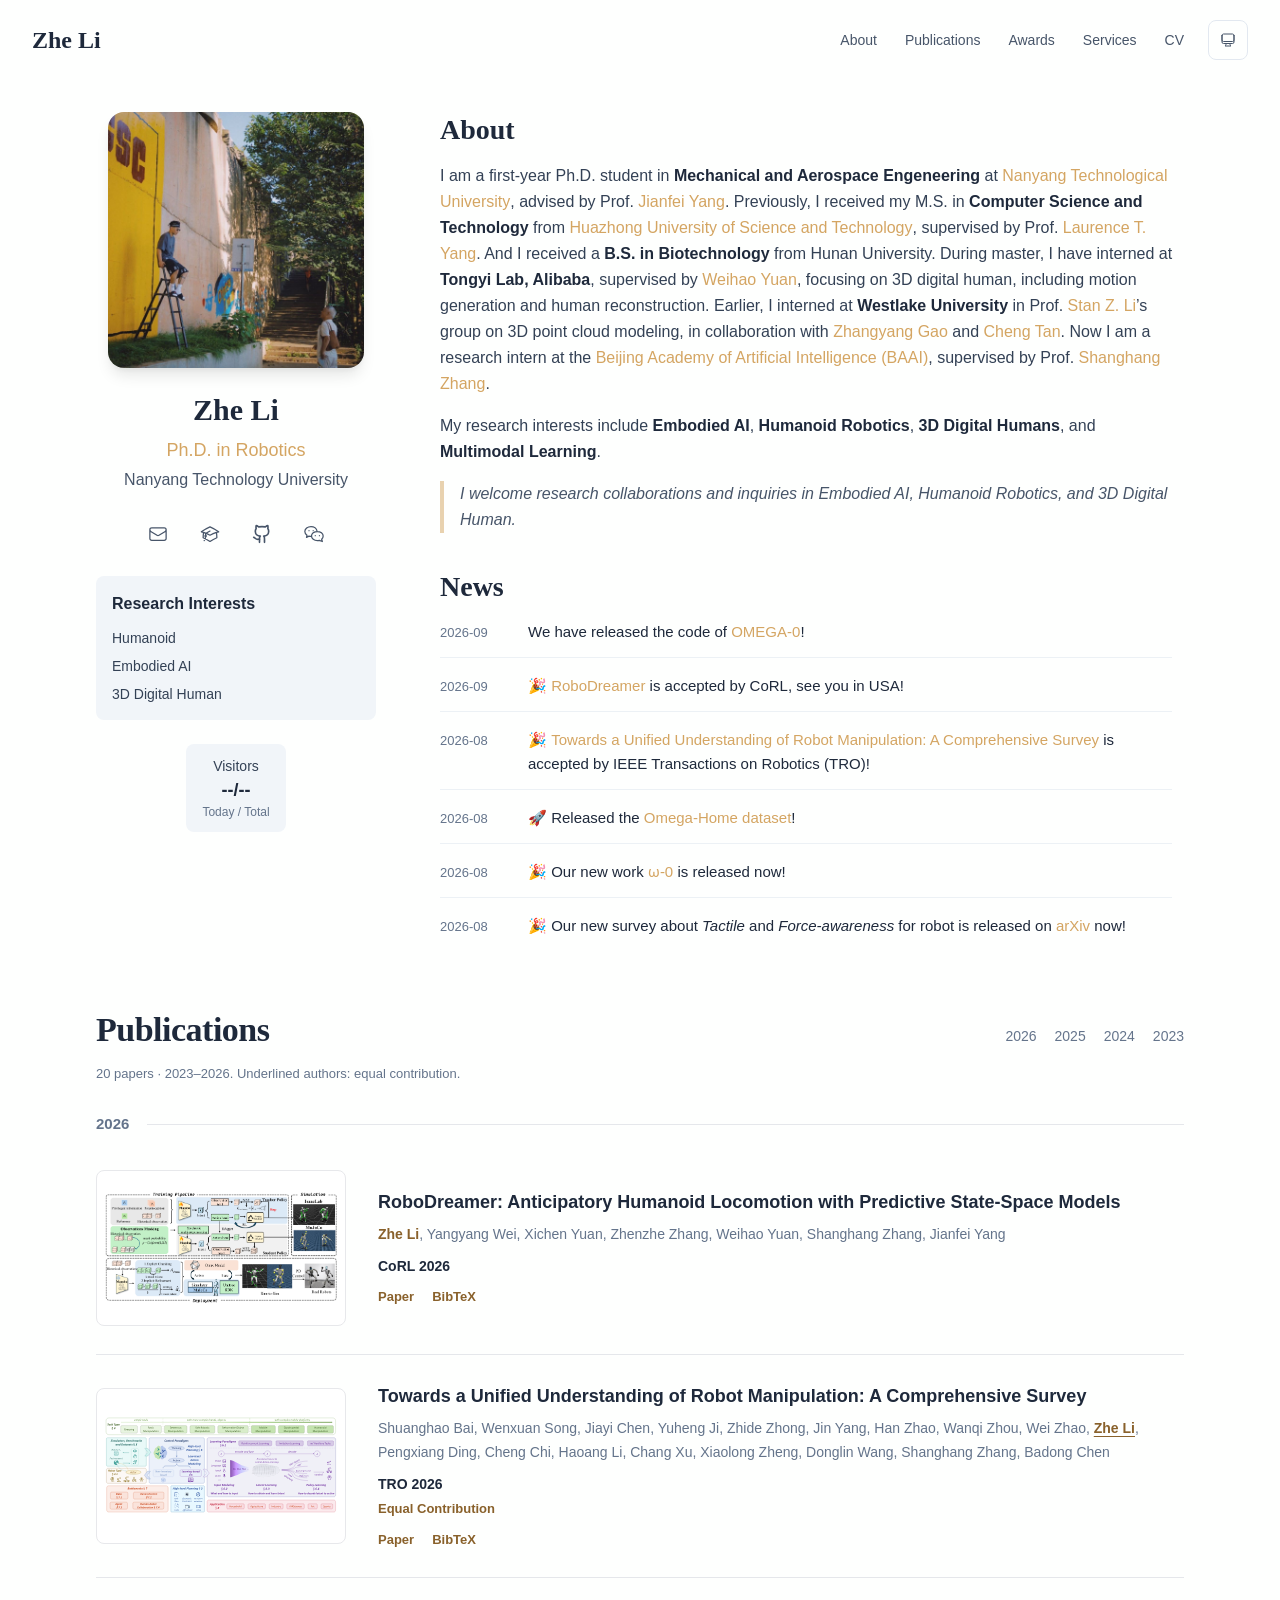
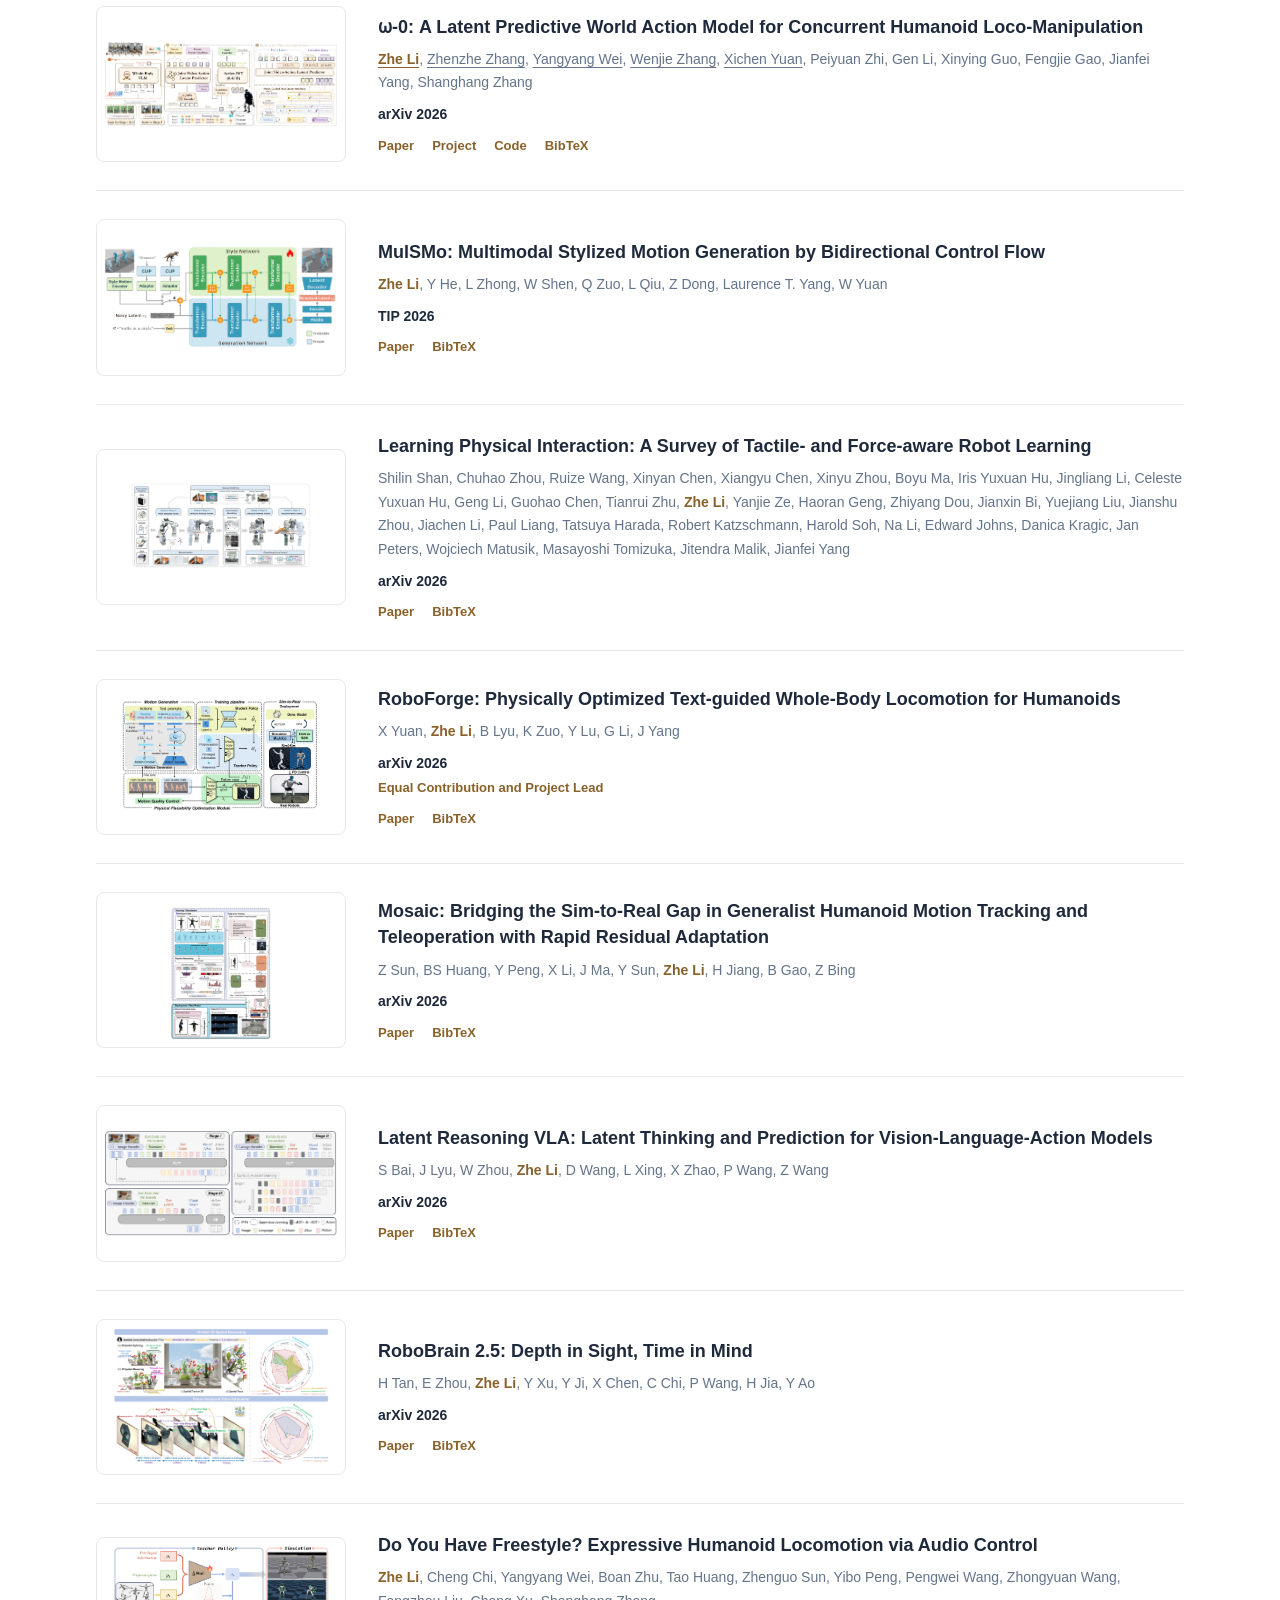
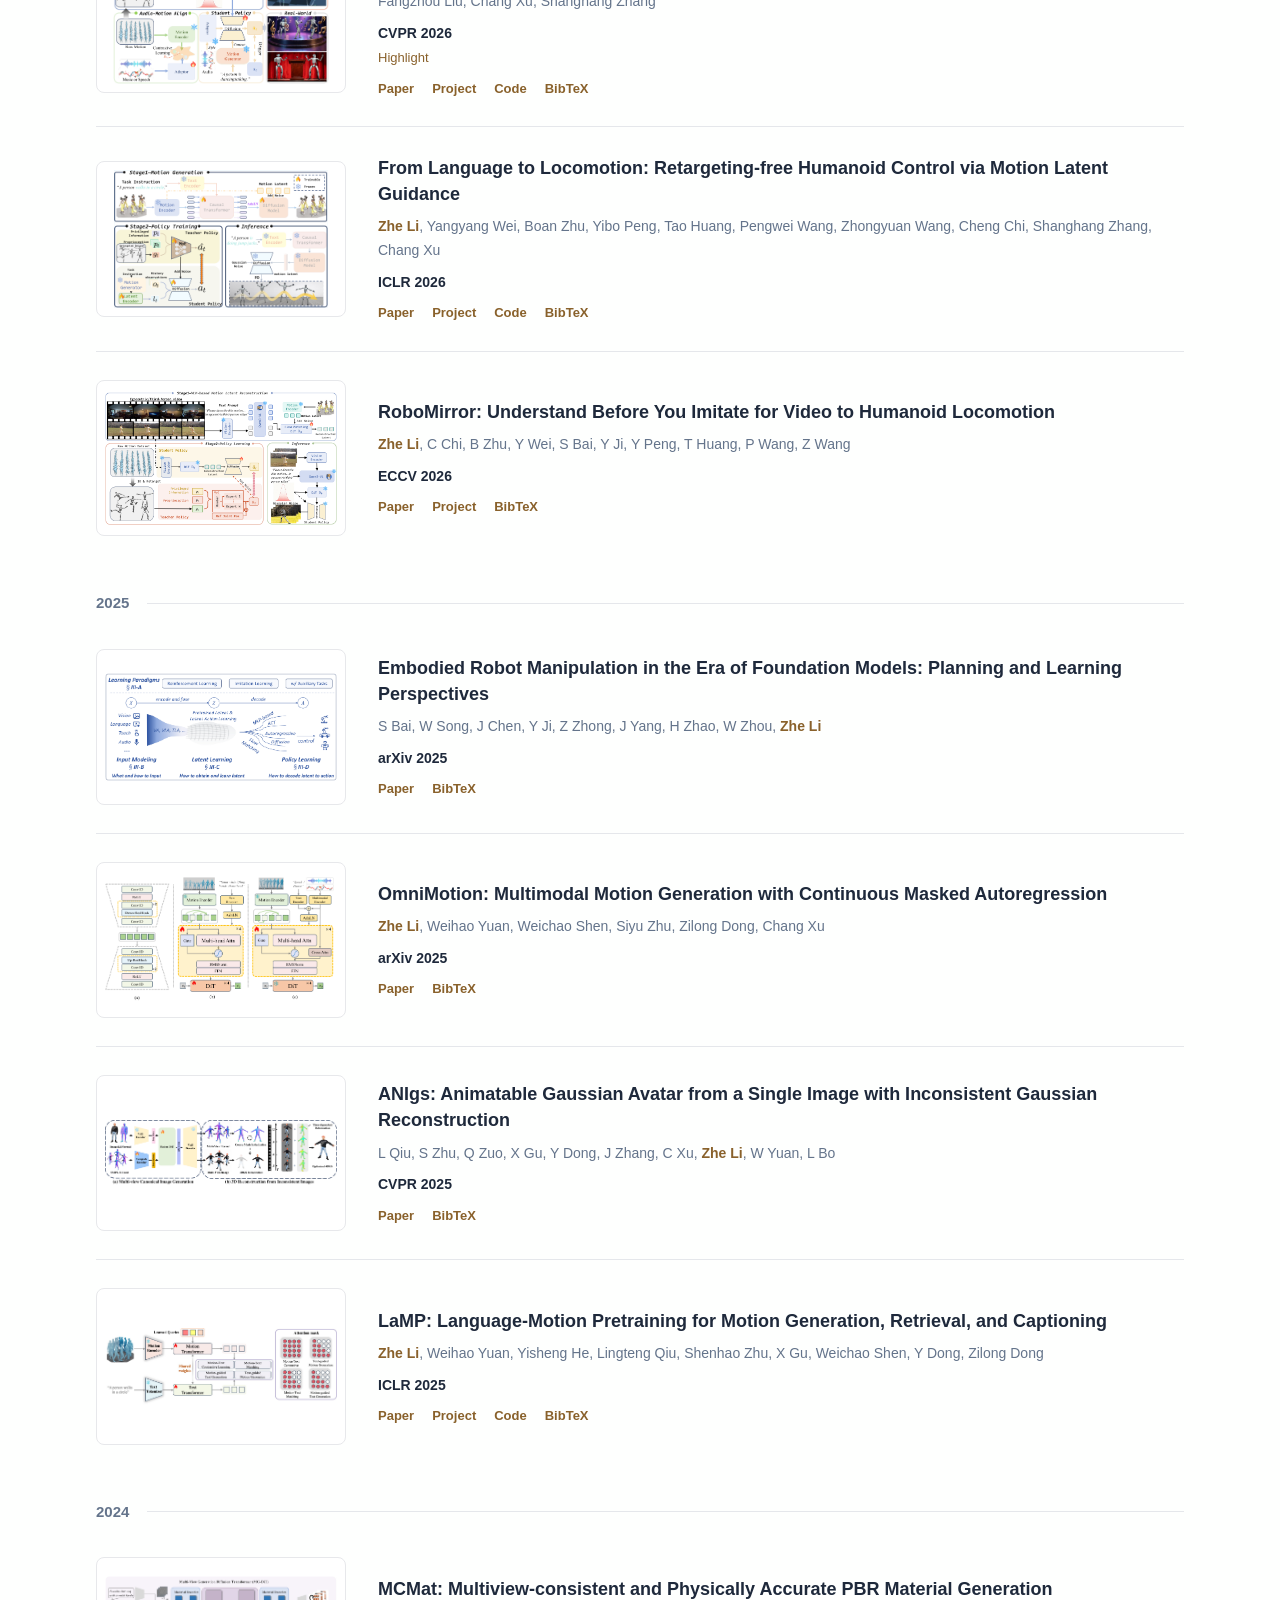
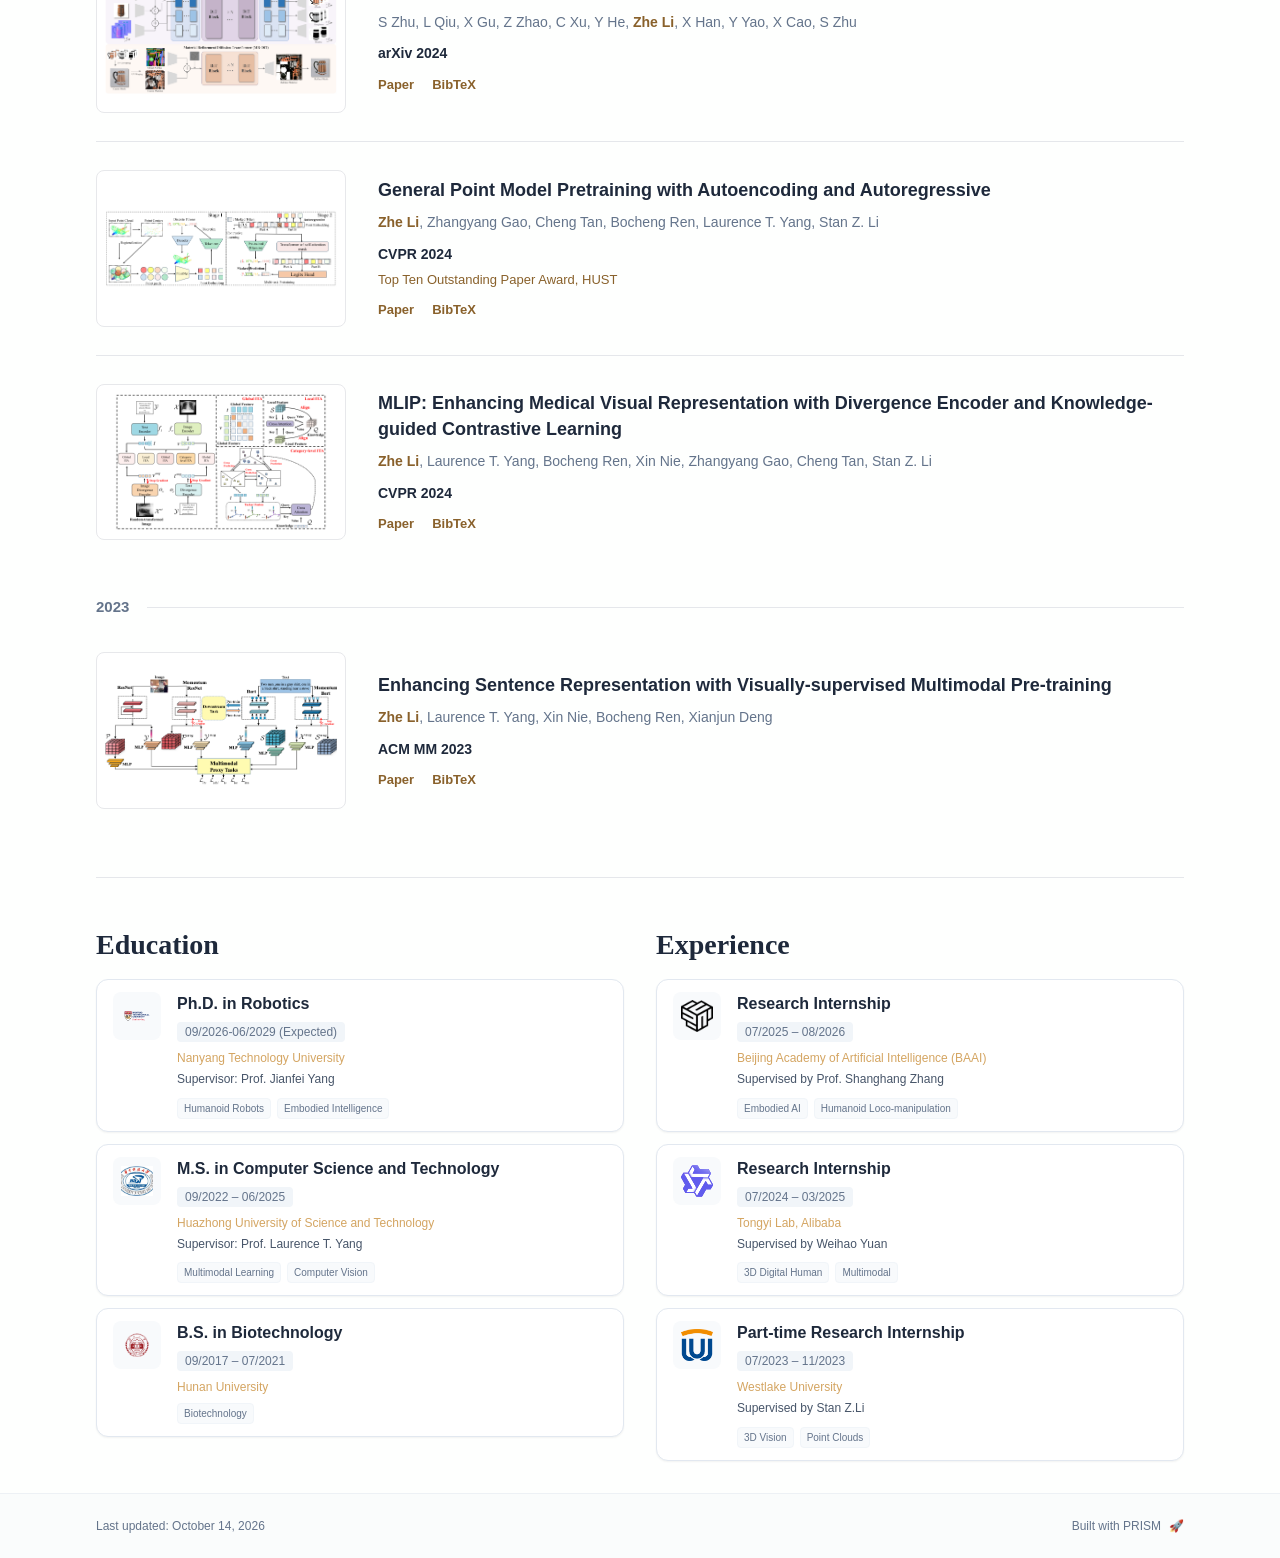
==== index.html @ 04389b34 "Update LaMP code and RoboMirror/MulSMo publication details" ====
<!DOCTYPE html><html lang="en" class="scroll-smooth"><head><meta charSet="utf-8"/><meta name="viewport" content="width=device-width, initial-scale=1"/><link rel="preload" as="image" href="/logos/main.jpg"/><link rel="preload" as="image" href="/logos/NTU.svg"/><link rel="preload" as="image" href="/logos/hust.webp"/><link rel="preload" as="image" href="/logos/hnu.png"/><link rel="preload" as="image" href="/logos/baai-2.png"/><link rel="preload" as="image" href="/logos/tongyi-logo.svg"/><link rel="preload" as="image" href="/logos/westlake.png"/><link rel="stylesheet" href="/_next/static/css/ce5cdd52725165bf.css" data-precedence="next"/><link rel="preload" as="script" fetchPriority="low" href="/_next/static/chunks/webpack-679b75d1c4c2027c.js"/><script src="/_next/static/chunks/4bd1b696-70b6d399998de86a.js" async=""></script><script src="/_next/static/chunks/684-5aaa8290a129f299.js" async=""></script><script src="/_next/static/chunks/main-app-26427153d4f0dc2d.js" async=""></script><script src="/_next/static/chunks/461-a9a5d7b05a71d978.js" async=""></script><script src="/_next/static/chunks/874-6cc630662f3664af.js" async=""></script><script src="/_next/static/chunks/291-e39730cc9327e39b.js" async=""></script><script src="/_next/static/chunks/app/layout-bfe12c323d325dc7.js" async=""></script><script src="/_next/static/chunks/356-392387ec7740871c.js" async=""></script><script src="/_next/static/chunks/582-bf931edc0944dbc4.js" async=""></script><script src="/_next/static/chunks/app/page-c99a4270ef3e5eb2.js" async=""></script><link rel="icon" href="/favicon.svg" type="image/svg+xml"/><link rel="dns-prefetch" href="https://jialeliu.com"/><link rel="preconnect" href="https://jialeliu.com" crossorigin=""/><link rel="preload" as="font" type="font/woff2" href="https://jialeliu.com/fonts/georgiab.woff2" crossorigin=""/><script>
              try {
                const theme = localStorage.getItem('theme-storage');
                const parsed = theme ? JSON.parse(theme) : null;
                const setting = parsed?.state?.theme || 'system';
                const prefersDark = typeof window !== 'undefined' && window.matchMedia && window.matchMedia('(prefers-color-scheme: dark)').matches;
                const effective = setting === 'dark' ? 'dark' : (setting === 'light' ? 'light' : (prefersDark ? 'dark' : 'light'));
                var root = document.documentElement;
                root.classList.add(effective);
                root.setAttribute('data-theme', effective);
              } catch (e) {
                var root = document.documentElement;
                root.classList.add('light');
                root.setAttribute('data-theme', 'light');
              }
            </script><script>
    try {
      const cfg = {"enabled":true,"locales":["en"],"defaultLocale":"en","mode":"auto","fixedLocale":"en","persist":true,"switcher":true,"labels":{"en":"English"}};
      const storageKey = 'locale-storage';
      const normalize = (value) => typeof value === 'string' ? value.trim().replace('_', '-').toLowerCase() : '';
      const matchLocale = (candidate) => {
        const normalized = normalize(candidate);
        if (!normalized) return null;
        if (cfg.locales.includes(normalized)) return normalized;
        const language = normalized.split('-')[0];
        if (cfg.locales.includes(language)) return language;
        return null;
      };

      let resolved = null;

      if (cfg.persist) {
        resolved = matchLocale(localStorage.getItem(storageKey));
      }

      if (!resolved) {
        if (cfg.mode === 'fixed') {
          resolved = cfg.fixedLocale;
        } else {
          resolved = matchLocale(navigator.language);
        }
      }

      if (!resolved) {
        resolved = cfg.defaultLocale;
      }

      const root = document.documentElement;
      root.lang = resolved;
      root.setAttribute('data-locale', resolved);

      if (cfg.persist) {
        localStorage.setItem(storageKey, resolved);
      }
    } catch (e) {
      const root = document.documentElement;
      root.lang = 'en';
      root.setAttribute('data-locale', 'en');
    }
  </script><title>Zhe Li</title><meta name="description" content="Graduate researcher in computer science, focusing on humanoid robotics, locomotion, and multimodal motion generation."/><meta name="author" content="Zhe Li"/><meta name="keywords" content="Zhe Li,PhD,Research,Nanyang Technology University"/><meta name="creator" content="Zhe Li"/><meta name="publisher" content="Zhe Li"/><meta property="og:title" content="Zhe Li"/><meta property="og:description" content="Graduate researcher in computer science, focusing on humanoid robotics, locomotion, and multimodal motion generation."/><meta property="og:site_name" content="Zhe Li&#x27;s Academic Website"/><meta property="og:locale" content="en_US"/><meta property="og:type" content="website"/><meta name="twitter:card" content="summary"/><meta name="twitter:title" content="Zhe Li"/><meta name="twitter:description" content="Graduate researcher in computer science, focusing on humanoid robotics, locomotion, and multimodal motion generation."/><link rel="icon" href="/favicon.svg"/><link rel="apple-touch-icon" href="/apple-touch-icon.png" sizes="180x180" type="image/png"/><script>document.querySelectorAll('body link[rel="icon"], body link[rel="apple-touch-icon"]').forEach(el => document.head.appendChild(el))</script><script src="/_next/static/chunks/polyfills-42372ed130431b0a.js" noModule=""></script></head><body class="font-sans antialiased"><div style="visibility:hidden"><nav class="fixed top-0 left-0 right-0 z-50" data-headlessui-state=""><div class="transition-all duration-300 ease-out bg-transparent" style="transform:translateY(-100px)"><div class="max-w-7xl mx-auto px-4 sm:px-6 lg:px-8"><div class="flex justify-between items-center h-16 lg:h-20"><div class="flex-shrink-0" tabindex="0"><a class="text-xl lg:text-2xl font-serif font-semibold text-primary hover:text-accent transition-colors duration-200" href="/">Zhe Li</a></div><div class="hidden lg:block"><div class="ml-10 flex items-center space-x-3"><div class="relative flex items-baseline space-x-1"><a data-nav-href="/" class="relative px-3 py-2 text-sm font-medium rounded-lg transition-colors duration-150 text-primary" href="/">About</a><a data-nav-href="/#publications" class="relative px-3 py-2 text-sm font-medium rounded-lg transition-colors duration-150 text-neutral-600" href="/#publications">Publications</a><a data-nav-href="/awards" class="relative px-3 py-2 text-sm font-medium rounded-lg transition-colors duration-150 text-neutral-600" href="/awards/">Awards</a><a data-nav-href="/services" class="relative px-3 py-2 text-sm font-medium rounded-lg transition-colors duration-150 text-neutral-600" href="/services/">Services</a><a data-nav-href="/Zhe_Li_CV.pdf" class="relative px-3 py-2 text-sm font-medium rounded-lg transition-colors duration-150 text-neutral-600" href="/Zhe_Li_CV.pdf" target="_blank" rel="noopener noreferrer">CV</a></div><div class="flex items-center justify-center w-10 h-10 rounded-lg border border-neutral-200 dark:border-[rgba(148,163,184,0.24)] bg-background dark:bg-neutral-800"><div class="w-4 h-4 rounded-full bg-neutral-300 animate-pulse"></div></div></div></div><div class="lg:hidden flex items-center space-x-2"><div class="flex items-center justify-center w-10 h-10 rounded-lg border border-neutral-200 dark:border-[rgba(148,163,184,0.24)] bg-background dark:bg-neutral-800"><div class="w-4 h-4 rounded-full bg-neutral-300 animate-pulse"></div></div><button class="inline-flex items-center justify-center p-2 rounded-md text-neutral-600 hover:text-primary hover:bg-neutral-100 dark:hover:bg-neutral-800 focus:outline-none focus:ring-2 focus:ring-inset focus:ring-accent transition-colors duration-200" id="headlessui-disclosure-button-«R7pdb»" type="button" aria-expanded="false" data-headlessui-state=""><span class="sr-only">Open main menu</span><div><svg xmlns="http://www.w3.org/2000/svg" fill="none" viewBox="0 0 24 24" stroke-width="1.5" stroke="currentColor" aria-hidden="true" data-slot="icon" class="block h-6 w-6"><path stroke-linecap="round" stroke-linejoin="round" d="M3.75 6.75h16.5M3.75 12h16.5m-16.5 5.25h16.5"></path></svg></div></button></div></div></div></div></nav><main class="min-h-screen pt-16 lg:pt-20"><div class="max-w-6xl mx-auto px-4 sm:px-6 lg:px-8 py-8 bg-background min-h-screen homepage"><div class="homepage-intro"><aside class="homepage-profile"><div class="sticky top-8" style="opacity:0;transform:translateY(20px)"><div class="w-64 h-64 mx-auto mb-6 rounded-2xl overflow-hidden shadow-lg hover:shadow-xl transition-all duration-200 hover:scale-105"><img alt="Zhe Li" class="w-full h-full object-cover object-[32%_center]" data-nimg="1" decoding="async" height="256" src="/logos/main.jpg" style="color:transparent" width="256"/></div><div class="text-center mb-6"><h1 class="text-3xl font-serif font-bold text-primary mb-2">Zhe Li</h1><p class="text-lg text-accent font-medium mb-1">Ph.D. in Robotics</p><p class="text-neutral-600 mb-2">Nanyang Technology University</p></div><div class="flex flex-wrap justify-center gap-3 sm:gap-4 mb-6 relative px-2"><div class="relative"><button aria-label="Email" class="p-2 sm:p-2 transition-colors duration-200 text-neutral-600 dark:text-neutral-400 hover:text-accent"><svg aria-hidden="true" class="h-5 w-5" data-slot="icon" fill="none" stroke="currentColor" stroke-width="1.5" viewbox="0 0 24 24" xmlns="http://www.w3.org/2000/svg"><path d="M21.75 6.75v10.5a2.25 2.25 0 0 1-2.25 2.25h-15a2.25 2.25 0 0 1-2.25-2.25V6.75m19.5 0A2.25 2.25 0 0 0 19.5 4.5h-15a2.25 2.25 0 0 0-2.25 2.25m19.5 0v.243a2.25 2.25 0 0 1-1.07 1.916l-7.5 4.615a2.25 2.25 0 0 1-2.36 0L3.32 8.91a2.25 2.25 0 0 1-1.07-1.916V6.75" stroke-linecap="round" stroke-linejoin="round"></path></svg></button></div><a aria-label="Google Scholar" class="p-2 sm:p-2 text-neutral-600 dark:text-neutral-400 hover:text-accent transition-colors duration-200" href="https://scholar.google.com/citations?hl=en&amp;user=U8f81zQAAAAJ" rel="noopener noreferrer" target="_blank"><svg aria-hidden="true" class="h-5 w-5" data-slot="icon" fill="none" stroke="currentColor" stroke-width="1.5" viewbox="0 0 24 24" xmlns="http://www.w3.org/2000/svg"><path d="M4.26 10.147a60.438 60.438 0 0 0-.491 6.347A48.62 48.62 0 0 1 12 20.904a48.62 48.62 0 0 1 8.232-4.41 60.46 60.46 0 0 0-.491-6.347m-15.482 0a50.636 50.636 0 0 0-2.658-.813A59.906 59.906 0 0 1 12 3.493a59.903 59.903 0 0 1 10.399 5.84c-.896.248-1.783.52-2.658.814m-15.482 0A50.717 50.717 0 0 1 12 13.489a50.702 50.702 0 0 1 7.74-3.342M6.75 15a.75.75 0 1 0 0-1.5.75.75 0 0 0 0 1.5Zm0 0v-3.675A55.378 55.378 0 0 1 12 8.443m-7.007 11.55A5.981 5.981 0 0 0 6.75 15.75v-1.5" stroke-linecap="round" stroke-linejoin="round"></path></svg></a><a aria-label="GitHub" class="p-2 sm:p-2 text-neutral-600 dark:text-neutral-400 hover:text-accent transition-colors duration-200" href="https://github.com/gentlefress" rel="noopener noreferrer" target="_blank"><svg aria-hidden="true" class="lucide lucide-github h-5 w-5" fill="none" height="24" stroke="currentColor" stroke-linecap="round" stroke-linejoin="round" stroke-width="2" viewbox="0 0 24 24" width="24" xmlns="http://www.w3.org/2000/svg"><path d="M15 22v-4a4.8 4.8 0 0 0-1-3.5c3 0 6-2 6-5.5.08-1.25-.27-2.48-1-3.5.28-1.15.28-2.35 0-3.5 0 0-1 0-3 1.5-2.64-.5-5.36-.5-8 0C6 2 5 2 5 2c-.3 1.15-.3 2.35 0 3.5A5.403 5.403 0 0 0 4 9c0 3.5 3 5.5 6 5.5-.39.49-.68 1.05-.85 1.65-.17.6-.22 1.23-.15 1.85v4"></path><path d="M9 18c-4.51 2-5-2-7-2"></path></svg></a><button aria-controls="wechat-qr-dialog" aria-haspopup="dialog" aria-label="WeChat" class="p-2 sm:p-2 text-neutral-600 dark:text-neutral-400 hover:text-accent transition-colors duration-200" title="WeChat" type="button"><svg aria-hidden="true" class="h-5 w-5" fill="none" stroke="currentColor" stroke-linecap="round" stroke-linejoin="round" stroke-width="1.5" viewbox="0 0 24 24" xmlns="http://www.w3.org/2000/svg"><path d="M15.6 8.4C15.2 5.3 12 3 8.4 3 4.3 3 1 5.7 1 9c0 1.8 1 3.4 2.6 4.5L3 16l3-1.5c.6.2 1.4.4 2.2.4M23 14.5c0-3-3.1-5.5-7-5.5s-7 2.5-7 5.5 3.1 5.5 7 5.5c.8 0 1.6-.1 2.3-.3L22 21l-.8-2.7c1.1-1 1.8-2.4 1.8-3.8Z"></path><circle cx="6" cy="8" fill="currentColor" r="0.75" stroke="none"></circle><circle cx="11" cy="8" fill="currentColor" r="0.75" stroke="none"></circle><circle cx="13.5" cy="14" fill="currentColor" r="0.75" stroke="none"></circle><circle cx="18.5" cy="14" fill="currentColor" r="0.75" stroke="none"></circle></svg></button></div><div class="bg-neutral-100 dark:bg-neutral-800 rounded-lg p-4 mb-6 hover:shadow-lg transition-all duration-200 hover:scale-[1.02]"><h3 class="font-semibold text-primary mb-3">Research Interests</h3><div class="space-y-2 text-sm text-neutral-700 dark:text-neutral-500"><div>Humanoid</div><div>Embodied AI</div><div>3D Digital Human</div></div></div><div class="flex justify-center"><div class="rounded-lg bg-neutral-100 dark:bg-neutral-800 px-4 py-3 text-center" id="visitor-counter" role="status" title="Unique visitors today / cumulative visitors. Repeat visits on the same day are deduplicated by the statistics service."><p class="text-sm font-medium text-neutral-700 dark:text-neutral-400">Visitors</p><p class="text-lg font-semibold text-primary tabular-nums"><span>--</span>/<span>--</span></p><p class="text-xs text-neutral-500">Today / Total</p></div></div></div></aside><div class="homepage-overview"><section id="about" class="scroll-mt-24"><section style="opacity:0;transform:translateY(20px)"><h2 class="text-2xl font-serif font-bold text-primary mb-4">About</h2><div class="text-neutral-700 dark:text-neutral-600 leading-relaxed"><p class="mb-4 last:mb-0">I am a first-year Ph.D. student in <strong class="font-semibold text-primary">Mechanical and Aerospace Engeneering</strong> at <a class="text-accent font-medium transition-all duration-200 rounded hover:bg-accent/10 hover:shadow-sm" href="https://www.ntu.edu.sg" node="[object Object]" rel="noopener noreferrer" target="_blank">Nanyang Technological University</a>, advised by Prof. <a class="text-accent font-medium transition-all duration-200 rounded hover:bg-accent/10 hover:shadow-sm" href="https://marsyang.site" node="[object Object]" rel="noopener noreferrer" target="_blank">Jianfei Yang</a>. Previously, I received my M.S. in <strong class="font-semibold text-primary">Computer Science and Technology</strong> from <a class="text-accent font-medium transition-all duration-200 rounded hover:bg-accent/10 hover:shadow-sm" href="https://www.hust.edu.cn" node="[object Object]" rel="noopener noreferrer" target="_blank">Huazhong University of Science and Technology</a>, supervised by Prof. <a class="text-accent font-medium transition-all duration-200 rounded hover:bg-accent/10 hover:shadow-sm" href="https://scholar.google.com/citations?user=a39Yz5cAAAAJ&amp;hl=en" node="[object Object]" rel="noopener noreferrer" target="_blank">Laurence T. Yang</a>. And I received a <strong class="font-semibold text-primary">B.S. in Biotechnology</strong> from Hunan University. During master, I have interned at <strong class="font-semibold text-primary">Tongyi Lab, Alibaba</strong>, supervised by <a class="text-accent font-medium transition-all duration-200 rounded hover:bg-accent/10 hover:shadow-sm" href="https://www.weihao-yuan.com" node="[object Object]" rel="noopener noreferrer" target="_blank">Weihao Yuan</a>, focusing on 3D digital human, including motion generation and human reconstruction. Earlier, I interned at <strong class="font-semibold text-primary">Westlake University</strong> in Prof. <a class="text-accent font-medium transition-all duration-200 rounded hover:bg-accent/10 hover:shadow-sm" href="https://www.westlake.edu.cn/faculty/stan-zq-li.html" node="[object Object]" rel="noopener noreferrer" target="_blank">Stan Z. Li</a>’s group on 3D point cloud modeling, in collaboration with <a class="text-accent font-medium transition-all duration-200 rounded hover:bg-accent/10 hover:shadow-sm" href="https://gaozhangyang.github.io" node="[object Object]" rel="noopener noreferrer" target="_blank">Zhangyang Gao</a> and <a class="text-accent font-medium transition-all duration-200 rounded hover:bg-accent/10 hover:shadow-sm" href="https://chengtan9907.github.io" node="[object Object]" rel="noopener noreferrer" target="_blank">Cheng Tan</a>. Now I am a research intern at the <a class="text-accent font-medium transition-all duration-200 rounded hover:bg-accent/10 hover:shadow-sm" href="https://www.baai.ac.cn" node="[object Object]" rel="noopener noreferrer" target="_blank">Beijing Academy of Artificial Intelligence (BAAI)</a>, supervised by Prof. <a class="text-accent font-medium transition-all duration-200 rounded hover:bg-accent/10 hover:shadow-sm" href="https://www.ai.pku.edu.cn/en/info/1459/2068.htm" node="[object Object]" rel="noopener noreferrer" target="_blank">Shanghang Zhang</a>.</p>
<p class="mb-4 last:mb-0">My research interests include <strong class="font-semibold text-primary">Embodied AI</strong>, <strong class="font-semibold text-primary">Humanoid Robotics</strong>, <strong class="font-semibold text-primary">3D Digital Humans</strong>, and <strong class="font-semibold text-primary">Multimodal Learning</strong>.</p>
<blockquote class="border-l-4 border-accent/50 pl-4 italic my-4 text-neutral-600 dark:text-neutral-500">
<p class="mb-4 last:mb-0">I welcome research collaborations and inquiries in Embodied AI, Humanoid Robotics, and 3D Digital Human.</p>
</blockquote></div></section></section><section id="news" class="scroll-mt-24"><section style="opacity:0;transform:translateY(20px)"><h2 class="text-3xl sm:text-4xl font-serif font-bold text-primary mb-4">News</h2><div class="max-h-80 sm:max-h-96 overflow-y-auto overscroll-y-contain scroll-smooth rounded-xl border border-neutral-200/90 dark:border-neutral-700/80 bg-neutral-50/60 dark:bg-neutral-900/30 px-4 py-3 pr-2"><ul class="space-y-4 pr-1"><li class="flex flex-col gap-1 sm:flex-row sm:items-start sm:gap-4 border-b border-neutral-200/60 pb-4 last:border-b-0 last:pb-0 dark:border-neutral-700/50"><span class="text-sm sm:text-base text-neutral-500 sm:w-24 sm:flex-shrink-0 font-medium tabular-nums">2026-09</span><div class="text-base sm:text-lg text-neutral-800 dark:text-neutral-200 leading-relaxed min-w-0"><span class="inline">We have released the code of <a class="text-accent font-medium underline-offset-2 hover:underline" href="https://github.com/gentlefress/OMEGA-0" node="[object Object]" rel="noopener noreferrer" target="_blank">OMEGA-0</a>!</span></div></li><li class="flex flex-col gap-1 sm:flex-row sm:items-start sm:gap-4 border-b border-neutral-200/60 pb-4 last:border-b-0 last:pb-0 dark:border-neutral-700/50"><span class="text-sm sm:text-base text-neutral-500 sm:w-24 sm:flex-shrink-0 font-medium tabular-nums">2026-09</span><div class="text-base sm:text-lg text-neutral-800 dark:text-neutral-200 leading-relaxed min-w-0"><span class="inline">🎉 <a class="text-accent font-medium underline-offset-2 hover:underline" href="https://arxiv.org/pdf/2609.07096" node="[object Object]" rel="noopener noreferrer" target="_blank">RoboDreamer</a> is accepted by CoRL, see you in USA!</span></div></li><li class="flex flex-col gap-1 sm:flex-row sm:items-start sm:gap-4 border-b border-neutral-200/60 pb-4 last:border-b-0 last:pb-0 dark:border-neutral-700/50"><span class="text-sm sm:text-base text-neutral-500 sm:w-24 sm:flex-shrink-0 font-medium tabular-nums">2026-08</span><div class="text-base sm:text-lg text-neutral-800 dark:text-neutral-200 leading-relaxed min-w-0"><span class="inline">🎉 <a class="text-accent font-medium underline-offset-2 hover:underline" href="https://scholar.google.com/citations?view_op=view_citation&amp;hl=zh-CN&amp;user=xhd94DIAAAAJ&amp;sortby=pubdate&amp;citation_for_view=xhd94DIAAAAJ:aqlVkmm33-oC" node="[object Object]" rel="noopener noreferrer" target="_blank">Towards a Unified Understanding of Robot Manipulation: A Comprehensive Survey</a> is accepted by IEEE Transactions on Robotics (TRO)!</span></div></li><li class="flex flex-col gap-1 sm:flex-row sm:items-start sm:gap-4 border-b border-neutral-200/60 pb-4 last:border-b-0 last:pb-0 dark:border-neutral-700/50"><span class="text-sm sm:text-base text-neutral-500 sm:w-24 sm:flex-shrink-0 font-medium tabular-nums">2026-08</span><div class="text-base sm:text-lg text-neutral-800 dark:text-neutral-200 leading-relaxed min-w-0"><span class="inline">🚀 Released the <a class="text-accent font-medium underline-offset-2 hover:underline" href="https://huggingface.co/datasets/keycharon/omega-HOME" node="[object Object]" rel="noopener noreferrer" target="_blank">Omega-Home dataset</a>!</span></div></li><li class="flex flex-col gap-1 sm:flex-row sm:items-start sm:gap-4 border-b border-neutral-200/60 pb-4 last:border-b-0 last:pb-0 dark:border-neutral-700/50"><span class="text-sm sm:text-base text-neutral-500 sm:w-24 sm:flex-shrink-0 font-medium tabular-nums">2026-08</span><div class="text-base sm:text-lg text-neutral-800 dark:text-neutral-200 leading-relaxed min-w-0"><span class="inline">🎉 Our new work <a class="text-accent font-medium underline-offset-2 hover:underline" href="https://gentlefress.github.io/OMEGA-0_page/" node="[object Object]" rel="noopener noreferrer" target="_blank">ω-0</a> is released now!</span></div></li><li class="flex flex-col gap-1 sm:flex-row sm:items-start sm:gap-4 border-b border-neutral-200/60 pb-4 last:border-b-0 last:pb-0 dark:border-neutral-700/50"><span class="text-sm sm:text-base text-neutral-500 sm:w-24 sm:flex-shrink-0 font-medium tabular-nums">2026-08</span><div class="text-base sm:text-lg text-neutral-800 dark:text-neutral-200 leading-relaxed min-w-0"><span class="inline">🎉 Our new survey about <em>Tactile</em> and <em>Force-awareness</em> for robot is released on <a class="text-accent font-medium underline-offset-2 hover:underline" href="https://arxiv.org/abs/2608.07558" node="[object Object]" rel="noopener noreferrer" target="_blank">arXiv</a> now!</span></div></li><li class="flex flex-col gap-1 sm:flex-row sm:items-start sm:gap-4 border-b border-neutral-200/60 pb-4 last:border-b-0 last:pb-0 dark:border-neutral-700/50"><span class="text-sm sm:text-base text-neutral-500 sm:w-24 sm:flex-shrink-0 font-medium tabular-nums">2026-07</span><div class="text-base sm:text-lg text-neutral-800 dark:text-neutral-200 leading-relaxed min-w-0"><span class="inline">🎉 <a class="text-accent font-medium underline-offset-2 hover:underline" href="https://arxiv.org/abs/2412.09901" node="[object Object]" rel="noopener noreferrer" target="_blank">MulSMo</a> is accepted by IEEE Transactions on Image Processing (TIP)!</span></div></li><li class="flex flex-col gap-1 sm:flex-row sm:items-start sm:gap-4 border-b border-neutral-200/60 pb-4 last:border-b-0 last:pb-0 dark:border-neutral-700/50"><span class="text-sm sm:text-base text-neutral-500 sm:w-24 sm:flex-shrink-0 font-medium tabular-nums">2026-06</span><div class="text-base sm:text-lg text-neutral-800 dark:text-neutral-200 leading-relaxed min-w-0"><span class="inline">🎉 <a class="text-accent font-medium underline-offset-2 hover:underline" href="https://gentlefress.github.io/RoboMirror-proj/" node="[object Object]" rel="noopener noreferrer" target="_blank">RoboMirror</a> is accepted by ECCV 2026!</span></div></li><li class="flex flex-col gap-1 sm:flex-row sm:items-start sm:gap-4 border-b border-neutral-200/60 pb-4 last:border-b-0 last:pb-0 dark:border-neutral-700/50"><span class="text-sm sm:text-base text-neutral-500 sm:w-24 sm:flex-shrink-0 font-medium tabular-nums">2026-04</span><div class="text-base sm:text-lg text-neutral-800 dark:text-neutral-200 leading-relaxed min-w-0"><span class="inline">🌟 <a class="text-accent font-medium underline-offset-2 hover:underline" href="https://gentlefress.github.io/RoboPerform-proj/" node="[object Object]" rel="noopener noreferrer" target="_blank">RoboPerform</a> is selected as CVPR 2026 Highlight Paper (2.98%)!</span></div></li><li class="flex flex-col gap-1 sm:flex-row sm:items-start sm:gap-4 border-b border-neutral-200/60 pb-4 last:border-b-0 last:pb-0 dark:border-neutral-700/50"><span class="text-sm sm:text-base text-neutral-500 sm:w-24 sm:flex-shrink-0 font-medium tabular-nums">2026-02</span><div class="text-base sm:text-lg text-neutral-800 dark:text-neutral-200 leading-relaxed min-w-0"><span class="inline">🎉 <a class="text-accent font-medium underline-offset-2 hover:underline" href="https://gentlefress.github.io/RoboPerform-proj/" node="[object Object]" rel="noopener noreferrer" target="_blank">RoboPerform</a> is accepted by CVPR 2026, see you in Denver, USA!</span></div></li><li class="flex flex-col gap-1 sm:flex-row sm:items-start sm:gap-4 border-b border-neutral-200/60 pb-4 last:border-b-0 last:pb-0 dark:border-neutral-700/50"><span class="text-sm sm:text-base text-neutral-500 sm:w-24 sm:flex-shrink-0 font-medium tabular-nums">2026-01</span><div class="text-base sm:text-lg text-neutral-800 dark:text-neutral-200 leading-relaxed min-w-0"><span class="inline">🎉 <a class="text-accent font-medium underline-offset-2 hover:underline" href="https://gentlefress.github.io/roboghost-proj/" node="[object Object]" rel="noopener noreferrer" target="_blank">RoboGhost</a> is accepted by ICLR 2026, see you in Rio, Brazil!</span></div></li><li class="flex flex-col gap-1 sm:flex-row sm:items-start sm:gap-4 border-b border-neutral-200/60 pb-4 last:border-b-0 last:pb-0 dark:border-neutral-700/50"><span class="text-sm sm:text-base text-neutral-500 sm:w-24 sm:flex-shrink-0 font-medium tabular-nums">2025-07</span><div class="text-base sm:text-lg text-neutral-800 dark:text-neutral-200 leading-relaxed min-w-0"><span class="inline">💼 Research internship at BAAI, focusing on humanoid robotics with Prof. <a class="text-accent font-medium underline-offset-2 hover:underline" href="https://www.ai.pku.edu.cn/en/info/1459/2068.htm" node="[object Object]" rel="noopener noreferrer" target="_blank">Shanghang Zhang</a>.</span></div></li><li class="flex flex-col gap-1 sm:flex-row sm:items-start sm:gap-4 border-b border-neutral-200/60 pb-4 last:border-b-0 last:pb-0 dark:border-neutral-700/50"><span class="text-sm sm:text-base text-neutral-500 sm:w-24 sm:flex-shrink-0 font-medium tabular-nums">2025-06</span><div class="text-base sm:text-lg text-neutral-800 dark:text-neutral-200 leading-relaxed min-w-0"><span class="inline">🏆 Awarded Outstanding Graduate at Huazhong University of Science and Technology.</span></div></li><li class="flex flex-col gap-1 sm:flex-row sm:items-start sm:gap-4 border-b border-neutral-200/60 pb-4 last:border-b-0 last:pb-0 dark:border-neutral-700/50"><span class="text-sm sm:text-base text-neutral-500 sm:w-24 sm:flex-shrink-0 font-medium tabular-nums">2025-02</span><div class="text-base sm:text-lg text-neutral-800 dark:text-neutral-200 leading-relaxed min-w-0"><span class="inline">🎉 One paper is accepted by CVPR 2025, congratulations to <a class="text-accent font-medium underline-offset-2 hover:underline" href="https://lingtengqiu.github.io" node="[object Object]" rel="noopener noreferrer" target="_blank">Lingteng Qiu</a>!</span></div></li><li class="flex flex-col gap-1 sm:flex-row sm:items-start sm:gap-4 border-b border-neutral-200/60 pb-4 last:border-b-0 last:pb-0 dark:border-neutral-700/50"><span class="text-sm sm:text-base text-neutral-500 sm:w-24 sm:flex-shrink-0 font-medium tabular-nums">2025-01</span><div class="text-base sm:text-lg text-neutral-800 dark:text-neutral-200 leading-relaxed min-w-0"><span class="inline">🎉 <a class="text-accent font-medium underline-offset-2 hover:underline" href="https://aigc3d.github.io/LaMP/" node="[object Object]" rel="noopener noreferrer" target="_blank">LaMP</a> is accepted by ICLR 2025, see you in Singapore!</span></div></li><li class="flex flex-col gap-1 sm:flex-row sm:items-start sm:gap-4 border-b border-neutral-200/60 pb-4 last:border-b-0 last:pb-0 dark:border-neutral-700/50"><span class="text-sm sm:text-base text-neutral-500 sm:w-24 sm:flex-shrink-0 font-medium tabular-nums">2024-11</span><div class="text-base sm:text-lg text-neutral-800 dark:text-neutral-200 leading-relaxed min-w-0"><span class="inline">🏆 Awarded the National Scholarship.</span></div></li><li class="flex flex-col gap-1 sm:flex-row sm:items-start sm:gap-4 border-b border-neutral-200/60 pb-4 last:border-b-0 last:pb-0 dark:border-neutral-700/50"><span class="text-sm sm:text-base text-neutral-500 sm:w-24 sm:flex-shrink-0 font-medium tabular-nums">2024-05</span><div class="text-base sm:text-lg text-neutral-800 dark:text-neutral-200 leading-relaxed min-w-0"><span class="inline">💼 Research internship at Tongyi Lab, focusing on 3D Digital Human with <a class="text-accent font-medium underline-offset-2 hover:underline" href="https://www.weihao-yuan.com" node="[object Object]" rel="noopener noreferrer" target="_blank">Weihao Yuan</a>.</span></div></li><li class="flex flex-col gap-1 sm:flex-row sm:items-start sm:gap-4 border-b border-neutral-200/60 pb-4 last:border-b-0 last:pb-0 dark:border-neutral-700/50"><span class="text-sm sm:text-base text-neutral-500 sm:w-24 sm:flex-shrink-0 font-medium tabular-nums">2024-02</span><div class="text-base sm:text-lg text-neutral-800 dark:text-neutral-200 leading-relaxed min-w-0"><span class="inline">🎉 Two papers are accepted by CVPR 2024, see you in Seattle, USA!</span></div></li><li class="flex flex-col gap-1 sm:flex-row sm:items-start sm:gap-4 border-b border-neutral-200/60 pb-4 last:border-b-0 last:pb-0 dark:border-neutral-700/50"><span class="text-sm sm:text-base text-neutral-500 sm:w-24 sm:flex-shrink-0 font-medium tabular-nums">2023-11</span><div class="text-base sm:text-lg text-neutral-800 dark:text-neutral-200 leading-relaxed min-w-0"><span class="inline">🏆 Awarded the National Scholarship.</span></div></li><li class="flex flex-col gap-1 sm:flex-row sm:items-start sm:gap-4 border-b border-neutral-200/60 pb-4 last:border-b-0 last:pb-0 dark:border-neutral-700/50"><span class="text-sm sm:text-base text-neutral-500 sm:w-24 sm:flex-shrink-0 font-medium tabular-nums">2023-07</span><div class="text-base sm:text-lg text-neutral-800 dark:text-neutral-200 leading-relaxed min-w-0"><span class="inline">🎉 One paper is accepted by ACM MM 2023, see you in Ottawa, Canada!</span></div></li></ul></div></section></section></div></div><!-- homepage-publications:start --><section id="publications" class="home-publications" aria-labelledby="publications-heading"><div class="pub-heading"><h2 id="publications-heading">Publications</h2><nav class="pub-years" aria-label="Publication years"><a href="#publications-2026">2026</a><a href="#publications-2025">2025</a><a href="#publications-2024">2024</a><a href="#publications-2023">2023</a></nav></div><p class="pub-intro">20 papers · 2023–2026. <span>Underlined authors: equal contribution.</span></p><section class="pub-year" id="publications-2026" aria-labelledby="publications-year-2026"><h3 class="pub-year-heading" id="publications-year-2026">2026</h3><article class="pub-row" id="pub-li2026robodreamer"><a class="pub-figure" href="/papers/frameworks/li2026robodreamer.png" target="_blank" rel="noopener noreferrer" aria-label="View framework figure: RoboDreamer: Anticipatory Humanoid Locomotion with Predictive State-Space Models"><img src="/papers/frameworks/li2026robodreamer.png" alt="Framework overview for RoboDreamer: Anticipatory Humanoid Locomotion with Predictive State-Space Models" loading="lazy" decoding="async" width="800" height="500"/></a><div class="pub-info"><h4 class="pub-title"><a href="https://arxiv.org/pdf/2609.07096" target="_blank" rel="noopener noreferrer">RoboDreamer: Anticipatory Humanoid Locomotion with Predictive State-Space Models</a></h4><p class="pub-authors"><strong class="pub-self">Zhe Li</strong>, Yangyang Wei, Xichen Yuan, Zhenzhe Zhang, Weihao Yuan, Shanghang Zhang, Jianfei Yang</p><p class="pub-venue" title="Conference on Robot Learning (CoRL)">CoRL 2026</p><div class="pub-links"><a href="https://arxiv.org/pdf/2609.07096" target="_blank" rel="noopener noreferrer">Paper</a><details class="pub-citation"><summary>BibTeX</summary><pre>@inproceedings{li2026robodreamer,
  title = {RoboDreamer: Anticipatory Humanoid Locomotion with Predictive State-Space Models},
  author = {Zhe Li and Yangyang Wei and Xichen Yuan and Zhenzhe Zhang and Weihao Yuan and Shanghang Zhang and Jianfei Yang},
  booktitle = {Conference on Robot Learning (CoRL)},
  year = {2026},
  eprint = {2609.07096},
  archivePrefix = {arXiv},
  primaryClass = {cs.RO},
  url = {https://arxiv.org/pdf/2609.07096}
}</pre></details></div></div></article><article class="pub-row" id="pub-bai2026unifiedrobotmanipulation"><a class="pub-figure" href="/papers/frameworks/bai2026unifiedrobotmanipulation.svg" target="_blank" rel="noopener noreferrer" aria-label="View framework figure: Towards a Unified Understanding of Robot Manipulation: A Comprehensive Survey"><img src="/papers/frameworks/bai2026unifiedrobotmanipulation.svg" alt="Framework overview for Towards a Unified Understanding of Robot Manipulation: A Comprehensive Survey" loading="lazy" decoding="async" width="800" height="500"/></a><div class="pub-info"><h4 class="pub-title"><a href="https://arxiv.org/abs/2510.10903" target="_blank" rel="noopener noreferrer">Towards a Unified Understanding of Robot Manipulation: A Comprehensive Survey</a></h4><p class="pub-authors">Shuanghao Bai, Wenxuan Song, Jiayi Chen, Yuheng Ji, Zhide Zhong, Jin Yang, Han Zhao, Wanqi Zhou, Wei Zhao, <strong class="pub-self"><span class="pub-equal">Zhe Li</span></strong>, Pengxiang Ding, Cheng Chi, Haoang Li, Chang Xu, Xiaolong Zheng, Donglin Wang, Shanghang Zhang, Badong Chen</p><p class="pub-venue" title="IEEE Transactions on Robotics (TRO)">TRO 2026</p><p class="pub-note"><strong>Equal Contribution</strong></p><div class="pub-links"><a href="https://arxiv.org/abs/2510.10903" target="_blank" rel="noopener noreferrer">Paper</a><details class="pub-citation"><summary>BibTeX</summary><pre>@article{bai2026unifiedrobotmanipulation,
  title = {Towards a Unified Understanding of Robot Manipulation: A Comprehensive Survey},
  author = {Shuanghao Bai and Wenxuan Song and Jiayi Chen and Yuheng Ji and Zhide Zhong and Jin Yang and Han Zhao and Wanqi Zhou and Wei Zhao and Zhe Li and Pengxiang Ding and Cheng Chi and Haoang Li and Chang Xu and Xiaolong Zheng and Donglin Wang and Shanghang Zhang and Badong Chen},
  journal = {IEEE Transactions on Robotics},
  year = {2026},
  note = {Accepted},
  eprint = {2510.10903},
  archivePrefix = {arXiv},
  primaryClass = {cs.RO},
  url = {https://arxiv.org/abs/2510.10903}
}</pre></details></div></div></article><article class="pub-row" id="pub-li2026omega0latentpredictiveworld"><a class="pub-figure" href="/papers/frameworks/li2026omega0latentpredictiveworld.png" target="_blank" rel="noopener noreferrer" aria-label="View framework figure: ω-0: A Latent Predictive World Action Model for Concurrent Humanoid Loco-Manipulation"><img src="/papers/frameworks/li2026omega0latentpredictiveworld.png" alt="Framework overview for ω-0: A Latent Predictive World Action Model for Concurrent Humanoid Loco-Manipulation" loading="lazy" decoding="async" width="800" height="500"/></a><div class="pub-info"><h4 class="pub-title"><a href="https://gentlefress.github.io/OMEGA-0_page/" target="_blank" rel="noopener noreferrer">ω-0: A Latent Predictive World Action Model for Concurrent Humanoid Loco-Manipulation</a></h4><p class="pub-authors"><strong class="pub-self"><span class="pub-equal">Zhe Li</span></strong>, <span class="pub-equal">Zhenzhe Zhang</span>, <span class="pub-equal">Yangyang Wei</span>, <span class="pub-equal">Wenjie Zhang</span>, <span class="pub-equal">Xichen Yuan</span>, Peiyuan Zhi, Gen Li, Xinying Guo, Fengjie Gao, Jianfei Yang, Shanghang Zhang</p><p class="pub-venue" title="arXiv">arXiv 2026</p><div class="pub-links"><a href="https://arxiv.org/abs/2608.06375" target="_blank" rel="noopener noreferrer">Paper</a><a href="https://gentlefress.github.io/OMEGA-0_page/" target="_blank" rel="noopener noreferrer">Project</a><a href="https://github.com/gentlefress/OMEGA-0" target="_blank" rel="noopener noreferrer">Code</a><details class="pub-citation"><summary>BibTeX</summary><pre>@misc{li2026omega0latentpredictiveworld,
  title = {{ω-0}: A Latent Predictive World Action Model for Concurrent Humanoid Loco-Manipulation},
  author = {Zhe Li and Zhenzhe Zhang and Yangyang Wei and Wenjie Zhang and Xichen Yuan and Peiyuan Zhi and Gen Li and Xinying Guo and Fengjie Gao and Jianfei Yang and Shanghang Zhang},
  year = {2026},
  eprint = {2608.06375},
  archivePrefix = {arXiv},
  primaryClass = {cs.RO},
  url = {https://arxiv.org/abs/2608.06375}
}</pre></details></div></div></article><article class="pub-row" id="pub-li2024mulsmo"><a class="pub-figure" href="/papers/frameworks/li2024mulsmo.png" target="_blank" rel="noopener noreferrer" aria-label="View framework figure: MulSMo: Multimodal Stylized Motion Generation by Bidirectional Control Flow"><img src="/papers/frameworks/li2024mulsmo.png" alt="Framework overview for MulSMo: Multimodal Stylized Motion Generation by Bidirectional Control Flow" loading="lazy" decoding="async" width="800" height="500"/></a><div class="pub-info"><h4 class="pub-title"><a href="https://arxiv.org/abs/2412.09901" target="_blank" rel="noopener noreferrer">MulSMo: Multimodal Stylized Motion Generation by Bidirectional Control Flow</a></h4><p class="pub-authors"><strong class="pub-self">Zhe Li</strong>, Y He, L Zhong, W Shen, Q Zuo, L Qiu, Z Dong, Laurence T. Yang, W Yuan</p><p class="pub-venue" title="IEEE Transactions on Image Processing (TIP)">TIP 2026</p><div class="pub-links"><a href="https://arxiv.org/abs/2412.09901" target="_blank" rel="noopener noreferrer">Paper</a><details class="pub-citation"><summary>BibTeX</summary><pre>@article{li2024mulsmo,
  title = {{MulSMo}: Multimodal Stylized Motion Generation by Bidirectional Control Flow},
  author = {Zhe Li and Y He and L Zhong and W Shen and Q Zuo and L Qiu and Z Dong and Laurence T. Yang and W Yuan},
  year = {2026},
  journal = {IEEE Transactions on Image Processing},
  url = {https://arxiv.org/abs/2412.09901}
}</pre></details></div></div></article><article class="pub-row" id="pub-shan2026learningphysicalinteractionsurvey"><a class="pub-figure" href="/papers/frameworks/shan2026learningphysicalinteractionsurvey.png" target="_blank" rel="noopener noreferrer" aria-label="View framework figure: Learning Physical Interaction: A Survey of Tactile- and Force-aware Robot Learning"><img src="/papers/frameworks/shan2026learningphysicalinteractionsurvey.png" alt="Framework overview for Learning Physical Interaction: A Survey of Tactile- and Force-aware Robot Learning" loading="lazy" decoding="async" width="800" height="500"/></a><div class="pub-info"><h4 class="pub-title"><a href="https://arxiv.org/abs/2608.07558" target="_blank" rel="noopener noreferrer">Learning Physical Interaction: A Survey of Tactile- and Force-aware Robot Learning</a></h4><p class="pub-authors">Shilin Shan, Chuhao Zhou, Ruize Wang, Xinyan Chen, Xiangyu Chen, Xinyu Zhou, Boyu Ma, Iris Yuxuan Hu, Jingliang Li, Celeste Yuxuan Hu, Geng Li, Guohao Chen, Tianrui Zhu, <strong class="pub-self">Zhe Li</strong>, Yanjie Ze, Haoran Geng, Zhiyang Dou, Jianxin Bi, Yuejiang Liu, Jianshu Zhou, Jiachen Li, Paul Liang, Tatsuya Harada, Robert Katzschmann, Harold Soh, Na Li, Edward Johns, Danica Kragic, Jan Peters, Wojciech Matusik, Masayoshi Tomizuka, Jitendra Malik, Jianfei Yang</p><p class="pub-venue" title="arXiv">arXiv 2026</p><div class="pub-links"><a href="https://arxiv.org/abs/2608.07558" target="_blank" rel="noopener noreferrer">Paper</a><details class="pub-citation"><summary>BibTeX</summary><pre>@misc{shan2026learningphysicalinteractionsurvey,
  title = {Learning Physical Interaction: A Survey of Tactile- and Force-aware Robot Learning},
  author = {Shilin Shan and Chuhao Zhou and Ruize Wang and Xinyan Chen and Xiangyu Chen and Xinyu Zhou and Boyu Ma and Iris Yuxuan Hu and Jingliang Li and Celeste Yuxuan Hu and Geng Li and Guohao Chen and Tianrui Zhu and Zhe Li and Yanjie Ze and Haoran Geng and Zhiyang Dou and Jianxin Bi and Yuejiang Liu and Jianshu Zhou and Jiachen Li and Paul Liang and Tatsuya Harada and Robert Katzschmann and Harold Soh and Na Li and Edward Johns and Danica Kragic and Jan Peters and Wojciech Matusik and Masayoshi Tomizuka and Jitendra Malik and Jianfei Yang},
  year = {2026},
  eprint = {2608.07558},
  archivePrefix = {arXiv},
  primaryClass = {cs.RO},
  url = {https://arxiv.org/abs/2608.07558}
}</pre></details></div></div></article><article class="pub-row" id="pub-yuan2026roboforge"><a class="pub-figure" href="/papers/frameworks/yuan2026roboforge.png" target="_blank" rel="noopener noreferrer" aria-label="View framework figure: RoboForge: Physically Optimized Text-guided Whole-Body Locomotion for Humanoids"><img src="/papers/frameworks/yuan2026roboforge.png" alt="Framework overview for RoboForge: Physically Optimized Text-guided Whole-Body Locomotion for Humanoids" loading="lazy" decoding="async" width="800" height="500"/></a><div class="pub-info"><h4 class="pub-title"><a href="https://arxiv.org/abs/2603.17927" target="_blank" rel="noopener noreferrer">RoboForge: Physically Optimized Text-guided Whole-Body Locomotion for Humanoids</a></h4><p class="pub-authors">X Yuan, <strong class="pub-self">Zhe Li</strong>, B Lyu, K Zuo, Y Lu, G Li, J Yang</p><p class="pub-venue" title="arXiv preprint arXiv:2603.17927">arXiv 2026</p><p class="pub-note"><strong>Equal Contribution and Project Lead</strong></p><div class="pub-links"><a href="https://arxiv.org/abs/2603.17927" target="_blank" rel="noopener noreferrer">Paper</a><details class="pub-citation"><summary>BibTeX</summary><pre>@misc{yuan2026roboforge,
  title = {{RoboForge}: Physically Optimized Text-guided Whole-Body Locomotion for Humanoids},
  author = {X Yuan and Zhe Li and B Lyu and K Zuo and Y Lu and G Li and J Yang},
  year = {2026},
  journal = {arXiv preprint arXiv:2603.17927},
  url = {https://arxiv.org/abs/2603.17927}
}</pre></details></div></div></article><article class="pub-row" id="pub-sun2026mosaic"><a class="pub-figure" href="/papers/frameworks/sun2026mosaic.png" target="_blank" rel="noopener noreferrer" aria-label="View framework figure: Mosaic: Bridging the Sim-to-Real Gap in Generalist Humanoid Motion Tracking and Teleoperation with Rapid Residual Adaptation"><img src="/papers/frameworks/sun2026mosaic.png" alt="Framework overview for Mosaic: Bridging the Sim-to-Real Gap in Generalist Humanoid Motion Tracking and Teleoperation with Rapid Residual Adaptation" loading="lazy" decoding="async" width="800" height="500"/></a><div class="pub-info"><h4 class="pub-title"><a href="https://arxiv.org/abs/2602.08594" target="_blank" rel="noopener noreferrer">Mosaic: Bridging the Sim-to-Real Gap in Generalist Humanoid Motion Tracking and Teleoperation with Rapid Residual Adaptation</a></h4><p class="pub-authors">Z Sun, BS Huang, Y Peng, X Li, J Ma, Y Sun, <strong class="pub-self">Zhe Li</strong>, H Jiang, B Gao, Z Bing</p><p class="pub-venue" title="arXiv preprint arXiv:2602.08594">arXiv 2026</p><div class="pub-links"><a href="https://arxiv.org/abs/2602.08594" target="_blank" rel="noopener noreferrer">Paper</a><details class="pub-citation"><summary>BibTeX</summary><pre>@misc{sun2026mosaic,
  title = {{Mosaic}: Bridging the Sim-to-Real Gap in Generalist Humanoid Motion Tracking and Teleoperation with Rapid Residual Adaptation},
  author = {Z Sun and BS Huang and Y Peng and X Li and J Ma and Y Sun and Zhe Li and H Jiang and B Gao and Z Bing},
  year = {2026},
  journal = {arXiv preprint arXiv:2602.08594},
  url = {https://arxiv.org/abs/2602.08594}
}</pre></details></div></div></article><article class="pub-row" id="pub-bai2026latentvla"><a class="pub-figure" href="/papers/frameworks/bai2026latentvla.png" target="_blank" rel="noopener noreferrer" aria-label="View framework figure: Latent Reasoning VLA: Latent Thinking and Prediction for Vision-Language-Action Models"><img src="/papers/frameworks/bai2026latentvla.png" alt="Framework overview for Latent Reasoning VLA: Latent Thinking and Prediction for Vision-Language-Action Models" loading="lazy" decoding="async" width="800" height="500"/></a><div class="pub-info"><h4 class="pub-title"><a href="https://arxiv.org/abs/2602.01166" target="_blank" rel="noopener noreferrer">Latent Reasoning VLA: Latent Thinking and Prediction for Vision-Language-Action Models</a></h4><p class="pub-authors">S Bai, J Lyu, W Zhou, <strong class="pub-self">Zhe Li</strong>, D Wang, L Xing, X Zhao, P Wang, Z Wang</p><p class="pub-venue" title="arXiv preprint arXiv:2602.01166">arXiv 2026</p><div class="pub-links"><a href="https://arxiv.org/abs/2602.01166" target="_blank" rel="noopener noreferrer">Paper</a><details class="pub-citation"><summary>BibTeX</summary><pre>@misc{bai2026latentvla,
  title = {Latent Reasoning {VLA}: Latent Thinking and Prediction for Vision-Language-Action Models},
  author = {S Bai and J Lyu and W Zhou and Zhe Li and D Wang and L Xing and X Zhao and P Wang and Z Wang},
  year = {2026},
  journal = {arXiv preprint arXiv:2602.01166},
  url = {https://arxiv.org/abs/2602.01166}
}</pre></details></div></div></article><article class="pub-row" id="pub-tan2026robobrain"><a class="pub-figure" href="/papers/frameworks/tan2026robobrain.png" target="_blank" rel="noopener noreferrer" aria-label="View framework figure: RoboBrain 2.5: Depth in Sight, Time in Mind"><img src="/papers/frameworks/tan2026robobrain.png" alt="Framework overview for RoboBrain 2.5: Depth in Sight, Time in Mind" loading="lazy" decoding="async" width="800" height="500"/></a><div class="pub-info"><h4 class="pub-title"><a href="https://arxiv.org/abs/2601.14352" target="_blank" rel="noopener noreferrer">RoboBrain 2.5: Depth in Sight, Time in Mind</a></h4><p class="pub-authors">H Tan, E Zhou, <strong class="pub-self">Zhe Li</strong>, Y Xu, Y Ji, X Chen, C Chi, P Wang, H Jia, Y Ao</p><p class="pub-venue" title="arXiv preprint arXiv:2601.14352">arXiv 2026</p><div class="pub-links"><a href="https://arxiv.org/abs/2601.14352" target="_blank" rel="noopener noreferrer">Paper</a><details class="pub-citation"><summary>BibTeX</summary><pre>@misc{tan2026robobrain,
  title = {{RoboBrain} 2.5: Depth in Sight, Time in Mind},
  author = {H Tan and E Zhou and Zhe Li and Y Xu and Y Ji and X Chen and C Chi and P Wang and H Jia and Y Ao},
  year = {2026},
  journal = {arXiv preprint arXiv:2601.14352},
  url = {https://arxiv.org/abs/2601.14352}
}</pre></details></div></div></article><article class="pub-row" id="pub-li2026freestyle"><a class="pub-figure" href="/papers/frameworks/li2026freestyle.png" target="_blank" rel="noopener noreferrer" aria-label="View framework figure: Do You Have Freestyle? Expressive Humanoid Locomotion via Audio Control"><img src="/papers/frameworks/li2026freestyle.png" alt="Framework overview for Do You Have Freestyle? Expressive Humanoid Locomotion via Audio Control" loading="lazy" decoding="async" width="800" height="500"/></a><div class="pub-info"><h4 class="pub-title"><a href="https://gentlefress.github.io/RoboPerform-proj/" target="_blank" rel="noopener noreferrer">Do You Have Freestyle? Expressive Humanoid Locomotion via Audio Control</a></h4><p class="pub-authors"><strong class="pub-self">Zhe Li</strong>, Cheng Chi, Yangyang Wei, Boan Zhu, Tao Huang, Zhenguo Sun, Yibo Peng, Pengwei Wang, Zhongyuan Wang, Fangzhou Liu, Chang Xu, Shanghang Zhang</p><p class="pub-venue" title="IEEE/CVF Conference on Computer Vision and Pattern Recognition (CVPR)">CVPR 2026</p><p class="pub-note">Highlight</p><div class="pub-links"><a href="https://arxiv.org/abs/2512.23650" target="_blank" rel="noopener noreferrer">Paper</a><a href="https://gentlefress.github.io/RoboPerform-proj/" target="_blank" rel="noopener noreferrer">Project</a><a href="https://github.com/gentlefress/RoboPerform" target="_blank" rel="noopener noreferrer">Code</a><details class="pub-citation"><summary>BibTeX</summary><pre>@inproceedings{li2026freestyle,
  title = {Do You Have Freestyle? Expressive Humanoid Locomotion via Audio Control},
  author = {Zhe Li and Cheng Chi and Yangyang Wei and Boan Zhu and Tao Huang and Zhenguo Sun and Yibo Peng and Pengwei Wang and Zhongyuan Wang and Fangzhou Liu and Chang Xu and Shanghang Zhang},
  booktitle = {IEEE/CVF Conference on Computer Vision and Pattern Recognition (CVPR)},
  year = {2026},
  note = {Highlight},
  url = {https://arxiv.org/abs/2512.23650}
}</pre></details></div></div></article><article class="pub-row" id="pub-li2026language2loco"><a class="pub-figure" href="/papers/frameworks/li2026language2loco.png" target="_blank" rel="noopener noreferrer" aria-label="View framework figure: From Language to Locomotion: Retargeting-free Humanoid Control via Motion Latent Guidance"><img src="/papers/frameworks/li2026language2loco.png" alt="Framework overview for From Language to Locomotion: Retargeting-free Humanoid Control via Motion Latent Guidance" loading="lazy" decoding="async" width="800" height="500"/></a><div class="pub-info"><h4 class="pub-title"><a href="https://gentlefress.github.io/roboghost-proj/" target="_blank" rel="noopener noreferrer">From Language to Locomotion: Retargeting-free Humanoid Control via Motion Latent Guidance</a></h4><p class="pub-authors"><strong class="pub-self">Zhe Li</strong>, Yangyang Wei, Boan Zhu, Yibo Peng, Tao Huang, Pengwei Wang, Zhongyuan Wang, Cheng Chi, Shanghang Zhang, Chang Xu</p><p class="pub-venue" title="International Conference on Learning Representations (ICLR)">ICLR 2026</p><div class="pub-links"><a href="https://arxiv.org/abs/2510.14952" target="_blank" rel="noopener noreferrer">Paper</a><a href="https://gentlefress.github.io/roboghost-proj/" target="_blank" rel="noopener noreferrer">Project</a><a href="https://github.com/gentlefress/RoboGhost" target="_blank" rel="noopener noreferrer">Code</a><details class="pub-citation"><summary>BibTeX</summary><pre>@inproceedings{li2026language2loco,
  title = {From Language to Locomotion: Retargeting-free Humanoid Control via Motion Latent Guidance},
  author = {Zhe Li and Yangyang Wei and Boan Zhu and Yibo Peng and Tao Huang and Pengwei Wang and Zhongyuan Wang and Cheng Chi and Shanghang Zhang and Chang Xu},
  booktitle = {International Conference on Learning Representations (ICLR)},
  year = {2026},
  url = {https://arxiv.org/abs/2510.14952}
}</pre></details></div></div></article><article class="pub-row" id="pub-li2025robomirror"><a class="pub-figure" href="/papers/frameworks/li2025robomirror.png" target="_blank" rel="noopener noreferrer" aria-label="View framework figure: RoboMirror: Understand Before You Imitate for Video to Humanoid Locomotion"><img src="/papers/frameworks/li2025robomirror.png" alt="Framework overview for RoboMirror: Understand Before You Imitate for Video to Humanoid Locomotion" loading="lazy" decoding="async" width="800" height="500"/></a><div class="pub-info"><h4 class="pub-title"><a href="https://gentlefress.github.io/RoboMirror-proj/" target="_blank" rel="noopener noreferrer">RoboMirror: Understand Before You Imitate for Video to Humanoid Locomotion</a></h4><p class="pub-authors"><strong class="pub-self">Zhe Li</strong>, C Chi, B Zhu, Y Wei, S Bai, Y Ji, Y Peng, T Huang, P Wang, Z Wang</p><p class="pub-venue" title="European Conference on Computer Vision (ECCV)">ECCV 2026</p><div class="pub-links"><a href="https://arxiv.org/abs/2512.23649" target="_blank" rel="noopener noreferrer">Paper</a><a href="https://gentlefress.github.io/RoboMirror-proj/" target="_blank" rel="noopener noreferrer">Project</a><details class="pub-citation"><summary>BibTeX</summary><pre>@inproceedings{li2025robomirror,
  title = {{RoboMirror}: Understand Before You Imitate for Video to Humanoid Locomotion},
  author = {Zhe Li and C Chi and B Zhu and Y Wei and S Bai and Y Ji and Y Peng and T Huang and P Wang and Z Wang},
  year = {2026},
  booktitle = {European Conference on Computer Vision (ECCV)},
  url = {https://arxiv.org/abs/2512.23649}
}</pre></details></div></div></article></section><section class="pub-year" id="publications-2025" aria-labelledby="publications-year-2025"><h3 class="pub-year-heading" id="publications-year-2025">2025</h3><article class="pub-row" id="pub-bai2025embodiedsurvey"><a class="pub-figure" href="/papers/frameworks/bai2025embodiedsurvey.png" target="_blank" rel="noopener noreferrer" aria-label="View framework figure: Embodied Robot Manipulation in the Era of Foundation Models: Planning and Learning Perspectives"><img src="/papers/frameworks/bai2025embodiedsurvey.png" alt="Framework overview for Embodied Robot Manipulation in the Era of Foundation Models: Planning and Learning Perspectives" loading="lazy" decoding="async" width="800" height="500"/></a><div class="pub-info"><h4 class="pub-title"><a href="https://arxiv.org/abs/2512.22983" target="_blank" rel="noopener noreferrer">Embodied Robot Manipulation in the Era of Foundation Models: Planning and Learning Perspectives</a></h4><p class="pub-authors">S Bai, W Song, J Chen, Y Ji, Z Zhong, J Yang, H Zhao, W Zhou, <strong class="pub-self">Zhe Li</strong></p><p class="pub-venue" title="arXiv preprint arXiv:2512.22983">arXiv 2025</p><div class="pub-links"><a href="https://arxiv.org/abs/2512.22983" target="_blank" rel="noopener noreferrer">Paper</a><details class="pub-citation"><summary>BibTeX</summary><pre>@misc{bai2025embodiedsurvey,
  title = {Embodied Robot Manipulation in the Era of Foundation Models: Planning and Learning Perspectives},
  author = {S Bai and W Song and J Chen and Y Ji and Z Zhong and J Yang and H Zhao and W Zhou and Zhe Li},
  year = {2025},
  journal = {arXiv preprint arXiv:2512.22983},
  url = {https://arxiv.org/abs/2512.22983}
}</pre></details></div></div></article><article class="pub-row" id="pub-li2025omnimotion"><a class="pub-figure" href="/papers/frameworks/li2025omnimotion.png" target="_blank" rel="noopener noreferrer" aria-label="View framework figure: OmniMotion: Multimodal Motion Generation with Continuous Masked Autoregression"><img src="/papers/frameworks/li2025omnimotion.png" alt="Framework overview for OmniMotion: Multimodal Motion Generation with Continuous Masked Autoregression" loading="lazy" decoding="async" width="800" height="500"/></a><div class="pub-info"><h4 class="pub-title"><a href="https://arxiv.org/abs/2510.14954" target="_blank" rel="noopener noreferrer">OmniMotion: Multimodal Motion Generation with Continuous Masked Autoregression</a></h4><p class="pub-authors"><strong class="pub-self">Zhe Li</strong>, Weihao Yuan, Weichao Shen, Siyu Zhu, Zilong Dong, Chang Xu</p><p class="pub-venue" title="arXiv preprint arXiv:2510.14954">arXiv 2025</p><div class="pub-links"><a href="https://arxiv.org/abs/2510.14954" target="_blank" rel="noopener noreferrer">Paper</a><details class="pub-citation"><summary>BibTeX</summary><pre>@misc{li2025omnimotion,
  title = {{OmniMotion}: Multimodal Motion Generation with Continuous Masked Autoregression},
  author = {Zhe Li and Weihao Yuan and Weichao Shen and Siyu Zhu and Zilong Dong and Chang Xu},
  year = {2025},
  journal = {arXiv preprint arXiv:2510.14954},
  url = {https://arxiv.org/abs/2510.14954}
}</pre></details></div></div></article><article class="pub-row" id="pub-qiu2025anigs"><a class="pub-figure" href="/papers/frameworks/qiu2025anigs.png" target="_blank" rel="noopener noreferrer" aria-label="View framework figure: ANIgs: Animatable Gaussian Avatar from a Single Image with Inconsistent Gaussian Reconstruction"><img src="/papers/frameworks/qiu2025anigs.png" alt="Framework overview for ANIgs: Animatable Gaussian Avatar from a Single Image with Inconsistent Gaussian Reconstruction" loading="lazy" decoding="async" width="800" height="500"/></a><div class="pub-info"><h4 class="pub-title"><a href="https://arxiv.org/abs/2412.02684" target="_blank" rel="noopener noreferrer">ANIgs: Animatable Gaussian Avatar from a Single Image with Inconsistent Gaussian Reconstruction</a></h4><p class="pub-authors">L Qiu, S Zhu, Q Zuo, X Gu, Y Dong, J Zhang, C Xu, <strong class="pub-self">Zhe Li</strong>, W Yuan, L Bo</p><p class="pub-venue" title="IEEE/CVF Conference on Computer Vision and Pattern Recognition (CVPR)">CVPR 2025</p><div class="pub-links"><a href="https://arxiv.org/abs/2412.02684" target="_blank" rel="noopener noreferrer">Paper</a><details class="pub-citation"><summary>BibTeX</summary><pre>@inproceedings{qiu2025anigs,
  title = {{ANIgs}: Animatable {G}aussian Avatar from a Single Image with Inconsistent {G}aussian Reconstruction},
  author = {L Qiu and S Zhu and Q Zuo and X Gu and Y Dong and J Zhang and C Xu and Zhe Li and W Yuan and L Bo},
  booktitle = {IEEE/CVF Conference on Computer Vision and Pattern Recognition (CVPR)},
  year = {2025},
  url = {https://arxiv.org/abs/2412.02684}
}</pre></details></div></div></article><article class="pub-row" id="pub-li2025lamp"><a class="pub-figure" href="/papers/frameworks/li2025lamp.jpg" target="_blank" rel="noopener noreferrer" aria-label="View framework figure: LaMP: Language-Motion Pretraining for Motion Generation, Retrieval, and Captioning"><img src="/papers/frameworks/li2025lamp.jpg" alt="Framework overview for LaMP: Language-Motion Pretraining for Motion Generation, Retrieval, and Captioning" loading="lazy" decoding="async" width="800" height="500"/></a><div class="pub-info"><h4 class="pub-title"><a href="https://aigc3d.github.io/LaMP/" target="_blank" rel="noopener noreferrer">LaMP: Language-Motion Pretraining for Motion Generation, Retrieval, and Captioning</a></h4><p class="pub-authors"><strong class="pub-self">Zhe Li</strong>, Weihao Yuan, Yisheng He, Lingteng Qiu, Shenhao Zhu, X Gu, Weichao Shen, Y Dong, Zilong Dong</p><p class="pub-venue" title="International Conference on Learning Representations (ICLR)">ICLR 2025</p><div class="pub-links"><a href="https://arxiv.org/abs/2410.07093" target="_blank" rel="noopener noreferrer">Paper</a><a href="https://aigc3d.github.io/LaMP/" target="_blank" rel="noopener noreferrer">Project</a><a href="https://github.com/gentlefress/LaMP" target="_blank" rel="noopener noreferrer">Code</a><details class="pub-citation"><summary>BibTeX</summary><pre>@inproceedings{li2025lamp,
  title = {{LaMP}: Language-Motion Pretraining for Motion Generation, Retrieval, and Captioning},
  author = {Zhe Li and Weihao Yuan and Yisheng He and Lingteng Qiu and Shenhao Zhu and X Gu and Weichao Shen and Y Dong and Zilong Dong},
  booktitle = {International Conference on Learning Representations (ICLR)},
  year = {2025},
  url = {https://arxiv.org/abs/2410.07093}
}</pre></details></div></div></article></section><section class="pub-year" id="publications-2024" aria-labelledby="publications-year-2024"><h3 class="pub-year-heading" id="publications-year-2024">2024</h3><article class="pub-row" id="pub-zhu2024mcmat"><a class="pub-figure" href="/papers/frameworks/zhu2024mcmat.png" target="_blank" rel="noopener noreferrer" aria-label="View framework figure: MCMat: Multiview-consistent and Physically Accurate PBR Material Generation"><img src="/papers/frameworks/zhu2024mcmat.png" alt="Framework overview for MCMat: Multiview-consistent and Physically Accurate PBR Material Generation" loading="lazy" decoding="async" width="800" height="500"/></a><div class="pub-info"><h4 class="pub-title"><a href="https://arxiv.org/abs/2412.14148" target="_blank" rel="noopener noreferrer">MCMat: Multiview-consistent and Physically Accurate PBR Material Generation</a></h4><p class="pub-authors">S Zhu, L Qiu, X Gu, Z Zhao, C Xu, Y He, <strong class="pub-self">Zhe Li</strong>, X Han, Y Yao, X Cao, S Zhu</p><p class="pub-venue" title="arXiv preprint arXiv:2412.14148">arXiv 2024</p><div class="pub-links"><a href="https://arxiv.org/abs/2412.14148" target="_blank" rel="noopener noreferrer">Paper</a><details class="pub-citation"><summary>BibTeX</summary><pre>@misc{zhu2024mcmat,
  title = {{MCMat}: Multiview-consistent and Physically Accurate {PBR} Material Generation},
  author = {S Zhu and L Qiu and X Gu and Z Zhao and C Xu and Y He and Zhe Li and X Han and Y Yao and X Cao and S Zhu},
  year = {2024},
  journal = {arXiv preprint arXiv:2412.14148},
  url = {https://arxiv.org/abs/2412.14148}
}</pre></details></div></div></article><article class="pub-row" id="pub-li2024gpm"><a class="pub-figure" href="/papers/frameworks/li2024gpm.png" target="_blank" rel="noopener noreferrer" aria-label="View framework figure: General Point Model Pretraining with Autoencoding and Autoregressive"><img src="/papers/frameworks/li2024gpm.png" alt="Framework overview for General Point Model Pretraining with Autoencoding and Autoregressive" loading="lazy" decoding="async" width="800" height="500"/></a><div class="pub-info"><h4 class="pub-title"><a href="https://openaccess.thecvf.com/content/CVPR2024/papers/Li_General_Point_Model_Pretraining_with_Autoencoding_and_Autoregressive_CVPR_2024_paper.pdf" target="_blank" rel="noopener noreferrer">General Point Model Pretraining with Autoencoding and Autoregressive</a></h4><p class="pub-authors"><strong class="pub-self">Zhe Li</strong>, Zhangyang Gao, Cheng Tan, Bocheng Ren, Laurence T. Yang, Stan Z. Li</p><p class="pub-venue" title="IEEE/CVF Conference on Computer Vision and Pattern Recognition (CVPR)">CVPR 2024</p><p class="pub-note">Top Ten Outstanding Paper Award, HUST</p><div class="pub-links"><a href="https://openaccess.thecvf.com/content/CVPR2024/papers/Li_General_Point_Model_Pretraining_with_Autoencoding_and_Autoregressive_CVPR_2024_paper.pdf" target="_blank" rel="noopener noreferrer">Paper</a><details class="pub-citation"><summary>BibTeX</summary><pre>@inproceedings{li2024gpm,
  title = {General Point Model Pretraining with Autoencoding and Autoregressive},
  author = {Zhe Li and Zhangyang Gao and Cheng Tan and Bocheng Ren and Laurence T. Yang and Stan Z. Li},
  booktitle = {IEEE/CVF Conference on Computer Vision and Pattern Recognition (CVPR)},
  year = {2024},
  note = {Top Ten Outstanding Paper Award, HUST},
  url = {https://openaccess.thecvf.com/content/CVPR2024/papers/Li_General_Point_Model_Pretraining_with_Autoencoding_and_Autoregressive_CVPR_2024_paper.pdf}
}</pre></details></div></div></article><article class="pub-row" id="pub-li2024mlip"><a class="pub-figure" href="/papers/frameworks/li2024mlip.png" target="_blank" rel="noopener noreferrer" aria-label="View framework figure: MLIP: Enhancing Medical Visual Representation with Divergence Encoder and Knowledge-guided Contrastive Learning"><img src="/papers/frameworks/li2024mlip.png" alt="Framework overview for MLIP: Enhancing Medical Visual Representation with Divergence Encoder and Knowledge-guided Contrastive Learning" loading="lazy" decoding="async" width="800" height="500"/></a><div class="pub-info"><h4 class="pub-title"><a href="https://openaccess.thecvf.com/content/CVPR2024/papers/Li_MLIP_Enhancing_Medical_Visual_Representation_with_Divergence_Encoder_and_Knowledge-guided_CVPR_2024_paper.pdf" target="_blank" rel="noopener noreferrer">MLIP: Enhancing Medical Visual Representation with Divergence Encoder and Knowledge-guided Contrastive Learning</a></h4><p class="pub-authors"><strong class="pub-self">Zhe Li</strong>, Laurence T. Yang, Bocheng Ren, Xin Nie, Zhangyang Gao, Cheng Tan, Stan Z. Li</p><p class="pub-venue" title="IEEE/CVF Conference on Computer Vision and Pattern Recognition (CVPR)">CVPR 2024</p><div class="pub-links"><a href="https://openaccess.thecvf.com/content/CVPR2024/papers/Li_MLIP_Enhancing_Medical_Visual_Representation_with_Divergence_Encoder_and_Knowledge-guided_CVPR_2024_paper.pdf" target="_blank" rel="noopener noreferrer">Paper</a><details class="pub-citation"><summary>BibTeX</summary><pre>@inproceedings{li2024mlip,
  title = {{MLIP}: Enhancing Medical Visual Representation with Divergence Encoder and Knowledge-guided Contrastive Learning},
  author = {Zhe Li and Laurence T. Yang and Bocheng Ren and Xin Nie and Zhangyang Gao and Cheng Tan and Stan Z. Li},
  booktitle = {IEEE/CVF Conference on Computer Vision and Pattern Recognition (CVPR)},
  year = {2024},
  url = {https://openaccess.thecvf.com/content/CVPR2024/papers/Li_MLIP_Enhancing_Medical_Visual_Representation_with_Divergence_Encoder_and_Knowledge-guided_CVPR_2024_paper.pdf}
}</pre></details></div></div></article></section><section class="pub-year" id="publications-2023" aria-labelledby="publications-year-2023"><h3 class="pub-year-heading" id="publications-year-2023">2023</h3><article class="pub-row" id="pub-li2023acmmm"><a class="pub-figure" href="/papers/frameworks/li2023acmmm.png" target="_blank" rel="noopener noreferrer" aria-label="View framework figure: Enhancing Sentence Representation with Visually-supervised Multimodal Pre-training"><img src="/papers/frameworks/li2023acmmm.png" alt="Framework overview for Enhancing Sentence Representation with Visually-supervised Multimodal Pre-training" loading="lazy" decoding="async" width="800" height="500"/></a><div class="pub-info"><h4 class="pub-title"><a href="https://doi.org/10.1145/3581783.3612254" target="_blank" rel="noopener noreferrer">Enhancing Sentence Representation with Visually-supervised Multimodal Pre-training</a></h4><p class="pub-authors"><strong class="pub-self">Zhe Li</strong>, Laurence T. Yang, Xin Nie, Bocheng Ren, Xianjun Deng</p><p class="pub-venue" title="ACM International Conference on Multimedia (ACM MM)">ACM MM 2023</p><div class="pub-links"><a href="https://doi.org/10.1145/3581783.3612254" target="_blank" rel="noopener noreferrer">Paper</a><details class="pub-citation"><summary>BibTeX</summary><pre>@inproceedings{li2023acmmm,
  title = {Enhancing Sentence Representation with Visually-supervised Multimodal Pre-training},
  author = {Zhe Li and Laurence T. Yang and Xin Nie and Bocheng Ren and Xianjun Deng},
  booktitle = {ACM International Conference on Multimedia (ACM MM)},
  year = {2023},
  url = {https://doi.org/10.1145/3581783.3612254}
}</pre></details></div></div></article></section></section><!-- homepage-publications:end --><div class="homepage-background"><section id="education"><div style="opacity:0;transform:translateY(20px)"><div class="mb-4"><h1 class="text-2xl font-serif font-bold text-primary mb-4">Education</h1></div><div class="grid gap-3"><div class="bg-white dark:bg-neutral-900 py-3 px-4 rounded-xl shadow-sm border border-neutral-200 dark:border-neutral-800 hover:shadow-lg transition-all duration-200 hover:scale-[1.01] flex gap-4" style="opacity:0;transform:translateY(20px)"><div class="flex-shrink-0 w-12 h-12 flex items-center justify-center bg-neutral-50 dark:bg-neutral-800/50 rounded-lg overflow-hidden"><img alt="" class="w-8 h-8 object-contain" src="/logos/NTU.svg"/></div><div class="flex-1 min-w-0"><div class="flex justify-between items-start gap-2"><h3 class="text-base font-semibold text-primary">Ph.D. in Robotics</h3><span class="text-xs text-neutral-500 font-medium bg-neutral-100 dark:bg-neutral-800 px-2 py-0.5 rounded flex-shrink-0">09/2026-06/2029 (Expected)</span></div><p class="text-xs text-accent font-medium mb-1">Nanyang Technology University</p><p class="text-xs text-neutral-600 dark:text-neutral-500 leading-relaxed">Supervisor: Prof. Jianfei Yang</p><div class="flex flex-wrap gap-1.5 mt-2"><span class="text-[10px] text-neutral-500 bg-neutral-50 dark:bg-neutral-800/50 px-1.5 py-0.5 rounded border border-neutral-100 dark:border-neutral-800">Humanoid Robots</span><span class="text-[10px] text-neutral-500 bg-neutral-50 dark:bg-neutral-800/50 px-1.5 py-0.5 rounded border border-neutral-100 dark:border-neutral-800">Embodied Intelligence</span></div></div></div><div class="bg-white dark:bg-neutral-900 py-3 px-4 rounded-xl shadow-sm border border-neutral-200 dark:border-neutral-800 hover:shadow-lg transition-all duration-200 hover:scale-[1.01] flex gap-4" style="opacity:0;transform:translateY(20px)"><div class="flex-shrink-0 w-12 h-12 flex items-center justify-center bg-neutral-50 dark:bg-neutral-800/50 rounded-lg overflow-hidden"><img alt="" class="w-8 h-8 object-contain" src="/logos/hust.webp"/></div><div class="flex-1 min-w-0"><div class="flex justify-between items-start gap-2"><h3 class="text-base font-semibold text-primary">M.S. in Computer Science and Technology</h3><span class="text-xs text-neutral-500 font-medium bg-neutral-100 dark:bg-neutral-800 px-2 py-0.5 rounded flex-shrink-0">09/2022 – 06/2025</span></div><p class="text-xs text-accent font-medium mb-1">Huazhong University of Science and Technology</p><p class="text-xs text-neutral-600 dark:text-neutral-500 leading-relaxed">Supervisor: Prof. Laurence T. Yang</p><div class="flex flex-wrap gap-1.5 mt-2"><span class="text-[10px] text-neutral-500 bg-neutral-50 dark:bg-neutral-800/50 px-1.5 py-0.5 rounded border border-neutral-100 dark:border-neutral-800">Multimodal Learning</span><span class="text-[10px] text-neutral-500 bg-neutral-50 dark:bg-neutral-800/50 px-1.5 py-0.5 rounded border border-neutral-100 dark:border-neutral-800">Computer Vision</span></div></div></div><div class="bg-white dark:bg-neutral-900 py-3 px-4 rounded-xl shadow-sm border border-neutral-200 dark:border-neutral-800 hover:shadow-lg transition-all duration-200 hover:scale-[1.01] flex gap-4" style="opacity:0;transform:translateY(20px)"><div class="flex-shrink-0 w-12 h-12 flex items-center justify-center bg-neutral-50 dark:bg-neutral-800/50 rounded-lg overflow-hidden"><img alt="" class="w-8 h-8 object-contain" src="/logos/hnu.png"/></div><div class="flex-1 min-w-0"><div class="flex justify-between items-start gap-2"><h3 class="text-base font-semibold text-primary">B.S. in Biotechnology</h3><span class="text-xs text-neutral-500 font-medium bg-neutral-100 dark:bg-neutral-800 px-2 py-0.5 rounded flex-shrink-0">09/2017 – 07/2021</span></div><p class="text-xs text-accent font-medium mb-1">Hunan University</p><div class="flex flex-wrap gap-1.5 mt-2"><span class="text-[10px] text-neutral-500 bg-neutral-50 dark:bg-neutral-800/50 px-1.5 py-0.5 rounded border border-neutral-100 dark:border-neutral-800">Biotechnology</span></div></div></div></div></div></section><section id="experience"><div style="opacity:0;transform:translateY(20px)"><div class="mb-4"><h1 class="text-2xl font-serif font-bold text-primary mb-4">Experience</h1></div><div class="grid gap-3"><div class="bg-white dark:bg-neutral-900 py-3 px-4 rounded-xl shadow-sm border border-neutral-200 dark:border-neutral-800 hover:shadow-lg transition-all duration-200 hover:scale-[1.01] flex gap-4" style="opacity:0;transform:translateY(20px)"><div class="flex-shrink-0 w-12 h-12 flex items-center justify-center bg-neutral-50 dark:bg-neutral-800/50 rounded-lg overflow-hidden"><img alt="" class="w-8 h-8 object-contain" src="/logos/baai-2.png"/></div><div class="flex-1 min-w-0"><div class="flex justify-between items-start gap-2"><h3 class="text-base font-semibold text-primary">Research Internship</h3><span class="text-xs text-neutral-500 font-medium bg-neutral-100 dark:bg-neutral-800 px-2 py-0.5 rounded flex-shrink-0">07/2025 – 08/2026</span></div><p class="text-xs text-accent font-medium mb-1">Beijing Academy of Artificial Intelligence (BAAI)</p><p class="text-xs text-neutral-600 dark:text-neutral-500 leading-relaxed">Supervised by Prof. Shanghang Zhang</p><div class="flex flex-wrap gap-1.5 mt-2"><span class="text-[10px] text-neutral-500 bg-neutral-50 dark:bg-neutral-800/50 px-1.5 py-0.5 rounded border border-neutral-100 dark:border-neutral-800">Embodied AI</span><span class="text-[10px] text-neutral-500 bg-neutral-50 dark:bg-neutral-800/50 px-1.5 py-0.5 rounded border border-neutral-100 dark:border-neutral-800">Humanoid Loco-manipulation</span></div></div></div><div class="bg-white dark:bg-neutral-900 py-3 px-4 rounded-xl shadow-sm border border-neutral-200 dark:border-neutral-800 hover:shadow-lg transition-all duration-200 hover:scale-[1.01] flex gap-4" style="opacity:0;transform:translateY(20px)"><div class="flex-shrink-0 w-12 h-12 flex items-center justify-center bg-neutral-50 dark:bg-neutral-800/50 rounded-lg overflow-hidden"><img alt="" class="w-8 h-8 object-contain" src="/logos/tongyi-logo.svg"/></div><div class="flex-1 min-w-0"><div class="flex justify-between items-start gap-2"><h3 class="text-base font-semibold text-primary">Research Internship</h3><span class="text-xs text-neutral-500 font-medium bg-neutral-100 dark:bg-neutral-800 px-2 py-0.5 rounded flex-shrink-0">07/2024 – 03/2025</span></div><p class="text-xs text-accent font-medium mb-1">Tongyi Lab, Alibaba</p><p class="text-xs text-neutral-600 dark:text-neutral-500 leading-relaxed">Supervised by Weihao Yuan</p><div class="flex flex-wrap gap-1.5 mt-2"><span class="text-[10px] text-neutral-500 bg-neutral-50 dark:bg-neutral-800/50 px-1.5 py-0.5 rounded border border-neutral-100 dark:border-neutral-800">3D Digital Human</span><span class="text-[10px] text-neutral-500 bg-neutral-50 dark:bg-neutral-800/50 px-1.5 py-0.5 rounded border border-neutral-100 dark:border-neutral-800">Multimodal</span></div></div></div><div class="bg-white dark:bg-neutral-900 py-3 px-4 rounded-xl shadow-sm border border-neutral-200 dark:border-neutral-800 hover:shadow-lg transition-all duration-200 hover:scale-[1.01] flex gap-4" style="opacity:0;transform:translateY(20px)"><div class="flex-shrink-0 w-12 h-12 flex items-center justify-center bg-neutral-50 dark:bg-neutral-800/50 rounded-lg overflow-hidden"><img alt="" class="w-8 h-8 object-contain" src="/logos/westlake.png"/></div><div class="flex-1 min-w-0"><div class="flex justify-between items-start gap-2"><h3 class="text-base font-semibold text-primary">Part-time Research Internship</h3><span class="text-xs text-neutral-500 font-medium bg-neutral-100 dark:bg-neutral-800 px-2 py-0.5 rounded flex-shrink-0">07/2023 – 11/2023</span></div><p class="text-xs text-accent font-medium mb-1">Westlake University</p><p class="text-xs text-neutral-600 dark:text-neutral-500 leading-relaxed">Supervised by Stan Z.Li</p><div class="flex flex-wrap gap-1.5 mt-2"><span class="text-[10px] text-neutral-500 bg-neutral-50 dark:bg-neutral-800/50 px-1.5 py-0.5 rounded border border-neutral-100 dark:border-neutral-800">3D Vision</span><span class="text-[10px] text-neutral-500 bg-neutral-50 dark:bg-neutral-800/50 px-1.5 py-0.5 rounded border border-neutral-100 dark:border-neutral-800">Point Clouds</span></div></div></div></div></div></section></div></div><!--$--><!--/$--><!--$--><!--/$--></main><footer class="border-t border-neutral-200/50 bg-neutral-50/50 dark:bg-neutral-900/50 dark:border-neutral-700/50"><div class="max-w-6xl mx-auto px-4 sm:px-6 lg:px-8 py-6"><div class="flex flex-col sm:flex-row justify-between items-center gap-2"><p class="text-xs text-neutral-500">Last updated<!-- -->: <!-- -->October 14, 2026</p><p class="text-xs text-neutral-500 flex items-center"><a href="https://github.com/xyjoey/PRISM" target="_blank" rel="noopener noreferrer">Built with PRISM</a><span class="ml-2">🚀</span></p></div></div></footer></div><script src="/_next/static/chunks/webpack-679b75d1c4c2027c.js" async=""></script><script>(self.__next_f=self.__next_f||[]).push([0])</script><script>self.__next_f.push([1,"1:\"$Sreact.fragment\"\n3:I[3719,[\"461\",\"static/chunks/461-a9a5d7b05a71d978.js\",\"874\",\"static/chunks/874-6cc630662f3664af.js\",\"291\",\"static/chunks/291-e39730cc9327e39b.js\",\"177\",\"static/chunks/app/layout-bfe12c323d325dc7.js\"],\"ThemeProvider\"]\n4:I[310,[\"461\",\"static/chunks/461-a9a5d7b05a71d978.js\",\"874\",\"static/chunks/874-6cc630662f3664af.js\",\"291\",\"static/chunks/291-e39730cc9327e39b.js\",\"177\",\"static/chunks/app/layout-bfe12c323d325dc7.js\"],\"LocaleProvider\"]\n5:I[4574,[\"461\",\"static/chunks/461-a9a5d7b05a71d978.js\",\"874\",\"static/chunks/874-6cc630662f3664af.js\",\"291\",\"static/chunks/291-e39730cc9327e39b.js\",\"177\",\"static/chunks/app/layout-bfe12c323d325dc7.js\"],\"default\"]\n6:I[7555,[],\"\"]\n7:I[1295,[],\"\"]\n8:I[2548,[\"461\",\"static/chunks/461-a9a5d7b05a71d978.js\",\"874\",\"static/chunks/874-6cc630662f3664af.js\",\"291\",\"static/chunks/291-e39730cc9327e39b.js\",\"177\",\"static/chunks/app/layout-bfe12c323d325dc7.js\"],\"default\"]\n9:I[6613,[\"461\",\"static/chunks/461-a9a5d7b05a71d978.js\",\"356\",\"static/chunks/356-392387ec7740871c.js\",\"874\",\"static/chunks/874-6cc630662f3664af.js\",\"582\",\"static/chunks/582-bf931edc0944dbc4.js\",\"974\",\"static/chunks/app/page-c99a4270ef3e5eb2.js\"],\"default\"]\nb:I[9665,[],\"MetadataBoundary\"]\nd:I[9665,[],\"OutletBoundary\"]\n10:I[4911,[],\"AsyncMetadataOutlet\"]\n12:I[9665,[],\"ViewportBoundary\"]\n14:I[6614,[],\"\"]\n:HL[\"/_next/static/css/ce5cdd52725165bf.css\",\"style\"]\n2:T57d,\n    try {\n      const cfg = {\"enabled\":true,\"locales\":[\"en\"],\"defaultLocale\":\"en\",\"mode\":\"auto\",\"fixedLocale\":\"en\",\"persist\":true,\"switcher\":true,\"labels\":{\"en\":\"English\"}};\n      const storageKey = 'locale-storage';\n      const normalize = (value) =\u003e typeof value === 'string' ? value.trim().replace('_', '-').toLowerCase() : '';\n      const matchLocale = (candidate) =\u003e {\n        const normalized = normalize(candidate);\n        if (!normalized) return null;\n        if (cfg.locales.includes(normalized)) return normalized;\n        const language = normalized.split('-')[0];\n        if (cfg.locales.includes(language)) return language;\n        return null;\n      };\n\n      let resolved = null;\n\n      if (cfg.persist) {\n        resolved = matchLocale(localStorage.getItem(storageKey));\n      }\n\n      if (!resolved) {\n        if (cfg.mode === 'fixed') {\n          resolved = cfg.fixedLocale;\n        } else {\n          resolved = matchLocale(navigator.language);\n        }\n      }\n\n      if (!resolved) {\n        resolved = cfg.defaultLocale;\n      }\n\n      const root = document.documentElement;\n      root.lang = resolved;\n      root.setAttribute('data-locale', resolved);\n\n      if (cfg.persist) {\n        localStorage.setItem(storageKey, resolved);\n      }\n    } catch (e) {\n      const root = document.documentElement;\n      root.lang = 'en';\n      root.setAttribute('data-locale', 'en');\n    }\n  a:T58d,I am a first-year Ph.D. student in **Mechanical and Aerospace Engeneering** at [Nanyang Technological University](https://www.ntu.edu.sg), advised by Prof. [Jianfei Yang](https://marsyang.site). Previously, I received my M.S. in **Computer Science and Technology** from [Huazhong University of Science and Technology](https://www.hust.edu.cn), supervised by Prof. [Laurence T. Yang](https://scholar.google.com/citations?user=a39Yz5cAAAAJ\u0026hl=en). And I received a **B.S. in Biotechnology** from Hunan University. During master, I have interned at **Tongyi Lab, Alibaba**, supervised by [Weihao Yuan](https://www.weihao-yuan.com), focusing on 3D digital human, including motion generation and human reconstruction. Earlier, I interned at **Westlake University** in Prof. [Stan Z. Li](https://www.westlake.edu.cn/faculty/stan-zq-li.html)’s group on 3D point cloud modeling, in collaboration with [Zhangyang Gao](https://gaozhangyang.github.io) and [Cheng Tan](https://chengtan9907.github.io). Now I am a research intern at the [Beijing Academy of Artificial Intelligence (BAAI)](https://www.baai.ac.cn), supervised by Prof. [Shanghang Zhang](https://www.ai.pku.edu.cn/en/info/1459/2068.htm).\n\nMy research interests include **Embodied AI**, **Humanoid Robotics**, **3D Digital Humans**, and **Multimodal Learning**.\n\u003e I welcome research collaborations and inquiries in Embodied AI, Humanoid Robotics, and 3D Digital Human.\n0:{\"P\":null,\"b\":\"9YKnNqkb7QIiKRjhQxenU\",\"p\":\"\",\"c\":[\"\",\"\"],\"i\":false,\"f\":[[[\"\",{\"children\":[\"__PAGE__\",{}]},\"$undefined\",\"$undefined\",true],[\"\",[\"$\",\"$1\",\"c\",{\"children\":[[[\"$\",\"link\",\"0\",{\"rel\":\"stylesheet\",\"href\":\"/_next/static/css/ce5cdd52725165bf.css\",\"precedence\":\"next\",\"crossOrigin\":\"$undefined\",\"nonce\":\"$undefined\"}]],[\"$\",\"html\",null,{\"lang\":\"en\",\"className\":\"scroll-smooth\",\"suppressHydrationWarning\":true,\"children\":[[\"$\",\"head\",null,{\"children\":[[\"$\",\"link\",null,{\"rel\":\"icon\",\"href\":\"/favicon.svg\",\"type\":\"image/svg+xml\"}],[\"$\",\"link\",null,{\"rel\":\"dns-prefetch\",\"href\":\"https://jialeliu.com\"}],[\"$\",\"link\",null,{\"rel\":\"preconnect\",\"href\":\"https://jialeliu.com\",\"crossOrigin\":\"\"}],[\"$\",\"link\",null,{\"rel\":\"preload\",\"as\":\"font\",\"type\":\"font/woff2\",\"href\":\"https://jialeliu.com/fonts/georgiab.woff2\",\"crossOrigin\":\"\"}],[\"$\",\"script\",null,{\"dangerouslySetInnerHTML\":{\"__html\":\"\\n              try {\\n                const theme = localStorage.getItem('theme-storage');\\n                const parsed = theme ? JSON.parse(theme) : null;\\n                const setting = parsed?.state?.theme || 'system';\\n                const prefersDark = typeof window !== 'undefined' \u0026\u0026 window.matchMedia \u0026\u0026 window.matchMedia('(prefers-color-scheme: dark)').matches;\\n                const effective = setting === 'dark' ? 'dark' : (setting === 'light' ? 'light' : (prefersDark ? 'dark' : 'light'));\\n                var root = document.documentElement;\\n                root.classList.add(effective);\\n                root.setAttribute('data-theme', effective);\\n              } catch (e) {\\n                var root = document.documentElement;\\n                root.classList.add('light');\\n                root.setAttribute('data-theme', 'light');\\n              }\\n            \"}}],[\"$\",\"script\",null,{\"dangerouslySetInnerHTML\":{\"__html\":\"$2\"}}]]}],[\"$\",\"body\",null,{\"className\":\"font-sans antialiased\",\"children\":[\"$\",\"$L3\",null,{\"children\":[\"$\",\"$L4\",null,{\"config\":{\"enabled\":true,\"locales\":[\"en\"],\"defaultLocale\":\"en\",\"mode\":\"auto\",\"fixedLocale\":\"en\",\"persist\":true,\"switcher\":true,\"labels\":{\"en\":\"English\"}},\"children\":[[\"$\",\"$L5\",null,{\"items\":[{\"title\":\"About\",\"type\":\"page\",\"target\":\"about\",\"href\":\"/\"},{\"title\":\"Publications\",\"type\":\"page\",\"target\":\"publications\",\"href\":\"/#publications\"},{\"title\":\"Awards\",\"type\":\"page\",\"target\":\"awards\",\"href\":\"/awards\"},{\"title\":\"Services\",\"type\":\"page\",\"target\":\"services\",\"href\":\"/services\"},{\"title\":\"CV\",\"type\":\"link\",\"target\":\"cv\",\"href\":\"/Zhe_Li_CV.pdf\"}],\"siteTitle\":\"Zhe Li\",\"enableOnePageMode\":false,\"i18n\":\"$0:f:0:1:1:props:children:1:props:children:1:props:children:props:children:props:config\",\"itemsByLocale\":{\"en\":[{\"title\":\"About\",\"type\":\"page\",\"target\":\"about\",\"href\":\"/\"},{\"title\":\"Publications\",\"type\":\"page\",\"target\":\"publications\",\"href\":\"/#publications\"},{\"title\":\"Awards\",\"type\":\"page\",\"target\":\"awards\",\"href\":\"/awards\"},{\"title\":\"Services\",\"type\":\"page\",\"target\":\"services\",\"href\":\"/services\"},{\"title\":\"CV\",\"type\":\"link\",\"target\":\"cv\",\"href\":\"/Zhe_Li_CV.pdf\"}]},\"siteTitleByLocale\":{\"en\":\"Zhe Li\"}}],[\"$\",\"main\",null,{\"className\":\"min-h-screen pt-16 lg:pt-20\",\"children\":[\"$\",\"$L6\",null,{\"parallelRouterKey\":\"children\",\"error\":\"$undefined\",\"errorStyles\":\"$undefined\",\"errorScripts\":\"$undefined\",\"template\":[\"$\",\"$L7\",null,{}],\"templateStyles\":\"$undefined\",\"templateScripts\":\"$undefined\",\"notFound\":[[[\"$\",\"title\",null,{\"children\":\"404: This page could not be found.\"}],[\"$\",\"div\",null,{\"style\":{\"fontFamily\":\"system-ui,\\\"Segoe UI\\\",Roboto,Helvetica,Arial,sans-serif,\\\"Apple Color Emoji\\\",\\\"Segoe UI Emoji\\\"\",\"height\":\"100vh\",\"textAlign\":\"center\",\"display\":\"flex\",\"flexDirection\":\"column\",\"alignItems\":\"center\",\"justifyContent\":\"center\"},\"children\":[\"$\",\"div\",null,{\"children\":[[\"$\",\"style\",null,{\"dangerouslySetInnerHTML\":{\"__html\":\"body{color:#000;background:#fff;margin:0}.next-error-h1{border-right:1px solid rgba(0,0,0,.3)}@media (prefers-color-scheme:dark){body{color:#fff;background:#000}.next-error-h1{border-right:1px solid rgba(255,255,255,.3)}}\"}}],[\"$\",\"h1\",null,{\"className\":\"next-error-h1\",\"style\":{\"display\":\"inline-block\",\"margin\":\"0 20px 0 0\",\"padding\":\"0 23px 0 0\",\"fontSize\":24,\"fontWeight\":500,\"verticalAlign\":\"top\",\"lineHeight\":\"49px\"},\"children\":404}],[\"$\",\"div\",null,{\"style\":{\"display\":\"inline-block\"},\"children\":[\"$\",\"h2\",null,{\"style\":{\"fontSize\":14,\"fontWeight\":400,\"lineHeight\":\"49px\",\"margin\":0},\"children\":\"This page could not be found.\"}]}]]}]}]],[]],\"forbidden\":\"$undefined\",\"unauthorized\":\"$undefined\"}]}],[\"$\",\"$L8\",null,{\"lastUpdated\":\"October 14, 2026\",\"lastUpdatedByLocale\":{\"en\":\"October 14, 2026\"},\"defaultLocale\":\"en\"}]]}]}]}]]}]]}],{\"children\":[\"__PAGE__\",[\"$\",\"$1\",\"c\",{\"children\":[[\"$\",\"$L9\",null,{\"dataByLocale\":{\"en\":{\"author\":{\"name\":\"Zhe Li\",\"title\":\"Ph.D. in Robotics\",\"institution\":\"Nanyang Technology University\",\"avatar\":\"/logos/main.jpg\"},\"social\":{\"email\":\"keycharon0122@gmail.com\",\"google_scholar\":\"https://scholar.google.com/citations?hl=en\u0026user=U8f81zQAAAAJ\",\"github\":\"https://github.com/gentlefress\",\"wechat_qr\":\"/assets/wechat-qr.jpg\"},\"features\":{\"enable_likes\":false,\"enable_one_page_mode\":false},\"enableOnePageMode\":false,\"researchInterests\":[\"Humanoid\",\"Embodied AI\",\"3D Digital Human\"],\"pagesToShow\":[{\"type\":\"about\",\"id\":\"about\",\"sections\":[{\"id\":\"about\",\"type\":\"markdown\",\"source\":\"bio.md\",\"title\":\"About\",\"content\":\"$a\"},{\"id\":\"education\",\"type\":\"card\",\"source\":\"education.toml\",\"title\":\"Education\",\"config\":{\"type\":\"card\",\"title\":\"Education\",\"description\":\"$undefined\",\"items\":[{\"title\":\"Ph.D. in Robotics\",\"subtitle\":\"Nanyang Technology University\",\"date\":\"09/2026-06/2029 (Expected)\",\"content\":\"Supervisor: Prof. Jianfei Yang\",\"image\":\"/logos/NTU.svg\",\"tags\":[\"Humanoid Robots\",\"Embodied Intelligence\"]},{\"title\":\"M.S. in Computer Science and Technology\",\"subtitle\":\"Huazhong University of Science and Technology\",\"date\":\"09/2022 – 06/2025\",\"content\":\"Supervisor: Prof. Laurence T. Yang\",\"image\":\"/logos/hust.webp\",\"tags\":[\"Multimodal Learning\",\"Computer Vision\"]},{\"title\":\"B.S. in Biotechnology\",\"subtitle\":\"Hunan University\",\"date\":\"09/2017 – 07/2021\",\"image\":\"/logos/hnu.png\",\"tags\":[\"Biotechnology\"]}]}},{\"id\":\"experience\",\"type\":\"card\",\"source\":\"experience.toml\",\"title\":\"Experience\",\"config\":{\"type\":\"card\",\"title\":\"Experience\",\"description\":\"$undefined\",\"items\":[{\"title\":\"Research Internship\",\"subtitle\":\"Beijing Academy of Artificial Intelligence (BAAI)\",\"date\":\"07/2025 – 08/2026\",\"content\":\"Supervised by Prof. Shanghang Zhang\",\"image\":\"/logos/baai-2.png\",\"tags\":[\"Embodied AI\",\"Humanoid Loco-manipulation\"]},{\"title\":\"Research Internship\",\"subtitle\":\"Tongyi Lab, Alibaba\",\"date\":\"07/2024 – 03/2025\",\"content\":\"Supervised by Weihao Yuan\",\"image\":\"/logos/tongyi-logo.svg\",\"tags\":[\"3D Digital Human\",\"Multimodal\"]},{\"title\":\"Part-time Research Internship\",\"subtitle\":\"Westlake University\",\"date\":\"07/2023 – 11/2023\",\"content\":\"Supervised by Stan Z.Li\",\"image\":\"/logos/westlake.png\",\"tags\":[\"3D Vision\",\"Point Clouds\"]}]}},{\"id\":\"news\",\"type\":\"list\",\"title\":\"News\",\"source\":\"news.toml\",\"items\":[{\"date\":\"2026-09\",\"content\":\"We have released the code of [OMEGA-0](https://github.com/gentlefress/OMEGA-0)!\"},{\"date\":\"2026-09\",\"content\":\"🎉 [RoboDreamer](https://arxiv.org/pdf/2609.07096) is accepted by CoRL, see you in USA!\"},{\"date\":\"2026-08\",\"content\":\"🎉 [Towards a Unified Understanding of Robot Manipulation: A Comprehensive Survey](https://scholar.google.com/citations?view_op=view_citation\u0026hl=zh-CN\u0026user=xhd94DIAAAAJ\u0026sortby=pubdate\u0026citation_for_view=xhd94DIAAAAJ:aqlVkmm33-oC) is accepted by IEEE Transactions on Robotics (TRO)!\"},{\"date\":\"2026-08\",\"content\":\"🚀 Released the [Omega-Home dataset](https://huggingface.co/datasets/keycharon/omega-HOME)!\"},{\"date\":\"2026-08\",\"content\":\"🎉 Our new work [ω-0](https://gentlefress.github.io/OMEGA-0_page/) is released now!\"},{\"date\":\"2026-08\",\"content\":\"🎉 Our new survey about *Tactile* and *Force-awareness* for robot is released on [arXiv](https://arxiv.org/abs/2608.07558) now!\"},{\"date\":\"2026-07\",\"content\":\"🎉 [MulSMo](https://arxiv.org/abs/2412.09901) is accepted by IEEE Transactions on Image Processing (TIP)!\"},{\"date\":\"2026-06\",\"content\":\"🎉 [RoboMirror](https://gentlefress.github.io/RoboMirror-proj/) is accepted by ECCV 2026!\"},{\"date\":\"2026-04\",\"content\":\"🌟 [RoboPerform](https://gentlefress.github.io/RoboPerform-proj/) is selected as CVPR 2026 Highlight Paper (2.98%)!\"},{\"date\":\"2026-02\",\"content\":\"🎉 [RoboPerform](https://gentlefress.github.io/RoboPerform-proj/) is accepted by CVPR 2026, see you in Denver, USA!\"},{\"date\":\"2026-01\",\"content\":\"🎉 [RoboGhost](https://gentlefress.github.io/roboghost-proj/) is accepted by ICLR 2026, see you in Rio, Brazil!\"},{\"date\":\"2025-07\",\"content\":\"💼 Research internship at BAAI, focusing on humanoid robotics with Prof. [Shanghang Zhang](https://www.ai.pku.edu.cn/en/info/1459/2068.htm).\"},{\"date\":\"2025-06\",\"content\":\"🏆 Awarded Outstanding Graduate at Huazhong University of Science and Technology.\"},{\"date\":\"2025-02\",\"content\":\"🎉 One paper is accepted by CVPR 2025, congratulations to [Lingteng Qiu](https://lingtengqiu.github.io)!\"},{\"date\":\"2025-01\",\"content\":\"🎉 [LaMP](https://aigc3d.github.io/LaMP/) is accepted by ICLR 2025, see you in Singapore!\"},{\"date\":\"2024-11\",\"content\":\"🏆 Awarded the National Scholarship.\"},{\"date\":\"2024-05\",\"content\":\"💼 Research internship at Tongyi Lab, focusing on 3D Digital Human with [Weihao Yuan](https://www.weihao-yuan.com).\"},{\"date\":\"2024-02\",\"content\":\"🎉 Two papers are accepted by CVPR 2024, see you in Seattle, USA!\"},{\"date\":\"2023-11\",\"content\":\"🏆 Awarded the National Scholarship.\"},{\"date\":\"2023-07\",\"content\":\"🎉 One paper is accepted by ACM MM 2023, see you in Ottawa, Canada!\"}]}]}],\"publicationsHtml\":\"\u003cdiv class=\\\"pub-heading\\\"\u003e\u003ch2 id=\\\"publications-heading\\\"\u003ePublications\u003c/h2\u003e\u003cnav class=\\\"pub-years\\\" aria-label=\\\"Publication years\\\"\u003e\u003ca href=\\\"#publications-2026\\\"\u003e2026\u003c/a\u003e\u003ca href=\\\"#publications-2025\\\"\u003e2025\u003c/a\u003e\u003ca href=\\\"#publications-2024\\\"\u003e2024\u003c/a\u003e\u003ca href=\\\"#publications-2023\\\"\u003e2023\u003c/a\u003e\u003c/nav\u003e\u003c/div\u003e\u003cp class=\\\"pub-intro\\\"\u003e20 papers · 2023–2026. \u003cspan\u003eUnderlined authors: equal contribution.\u003c/span\u003e\u003c/p\u003e\u003csection class=\\\"pub-year\\\" id=\\\"publications-2026\\\" aria-labelledby=\\\"publications-year-2026\\\"\u003e\u003ch3 class=\\\"pub-year-heading\\\" id=\\\"publications-year-2026\\\"\u003e2026\u003c/h3\u003e\u003carticle class=\\\"pub-row\\\" id=\\\"pub-li2026robodreamer\\\"\u003e\u003ca class=\\\"pub-figure\\\" href=\\\"/papers/frameworks/li2026robodreamer.png\\\" target=\\\"_blank\\\" rel=\\\"noopener noreferrer\\\" aria-label=\\\"View framework figure: RoboDreamer: Anticipatory Humanoid Locomotion with Predictive State-Space Models\\\"\u003e\u003cimg src=\\\"/papers/frameworks/li2026robodreamer.png\\\" alt=\\\"Framework overview for RoboDreamer: Anticipatory Humanoid Locomotion with Predictive State-Space Models\\\" loading=\\\"lazy\\\" decoding=\\\"async\\\" width=\\\"800\\\" height=\\\"500\\\"/\u003e\u003c/a\u003e\u003cdiv class=\\\"pub-info\\\"\u003e\u003ch4 class=\\\"pub-title\\\"\u003e\u003ca href=\\\"https://arxiv.org/pdf/2609.07096\\\" target=\\\"_blank\\\" rel=\\\"noopener noreferrer\\\"\u003eRoboDreamer: Anticipatory Humanoid Locomotion with Predictive State-Space Models\u003c/a\u003e\u003c/h4\u003e\u003cp class=\\\"pub-authors\\\"\u003e\u003cstrong class=\\\"pub-self\\\"\u003eZhe Li\u003c/strong\u003e, Yangyang Wei, Xichen Yuan, Zhenzhe Zhang, Weihao Yuan, Shanghang Zhang, Jianfei Yang\u003c/p\u003e\u003cp class=\\\"pub-venue\\\" title=\\\"Conference on Robot Learning (CoRL)\\\"\u003eCoRL 2026\u003c/p\u003e\u003cdiv class=\\\"pub-links\\\"\u003e\u003ca href=\\\"https://arxiv.org/pdf/2609.07096\\\" target=\\\"_blank\\\" rel=\\\"noopener noreferrer\\\"\u003ePaper\u003c/a\u003e\u003cdetails class=\\\"pub-citation\\\"\u003e\u003csummary\u003eBibTeX\u003c/summary\u003e\u003cpre\u003e@inproceedings{li2026robodreamer,\\n  title = {RoboDreamer: Anticipatory Humanoid Locomotion with Predictive State-Space Models},\\n  author = {Zhe Li and Yangyang Wei and Xichen Yuan and Zhenzhe Zhang and Weihao Yuan and Shanghang Zhang and Jianfei Yang},\\n  booktitle = {Conference on Robot Learning (CoRL)},\\n  year = {2026},\\n  eprint = {2609.07096},\\n  archivePrefix = {arXiv},\\n  primaryClass = {cs.RO},\\n  url = {https://arxiv.org/pdf/2609.07096}\\n}\u003c/pre\u003e\u003c/details\u003e\u003c/div\u003e\u003c/div\u003e\u003c/article\u003e\u003carticle class=\\\"pub-row\\\" id=\\\"pub-bai2026unifiedrobotmanipulation\\\"\u003e\u003ca class=\\\"pub-figure\\\" href=\\\"/papers/frameworks/bai2026unifiedrobotmanipulation.svg\\\" target=\\\"_blank\\\" rel=\\\"noopener noreferrer\\\" aria-label=\\\"View framework figure: Towards a Unified Understanding of Robot Manipulation: A Comprehensive Survey\\\"\u003e\u003cimg src=\\\"/papers/frameworks/bai2026unifiedrobotmanipulation.svg\\\" alt=\\\"Framework overview for Towards a Unified Understanding of Robot Manipulation: A Comprehensive Survey\\\" loading=\\\"lazy\\\" decoding=\\\"async\\\" width=\\\"800\\\" height=\\\"500\\\"/\u003e\u003c/a\u003e\u003cdiv class=\\\"pub-info\\\"\u003e\u003ch4 class=\\\"pub-title\\\"\u003e\u003ca href=\\\"https://arxiv.org/abs/2510.10903\\\" target=\\\"_blank\\\" rel=\\\"noopener noreferrer\\\"\u003eTowards a Unified Understanding of Robot Manipulation: A Comprehensive Survey\u003c/a\u003e\u003c/h4\u003e\u003cp class=\\\"pub-authors\\\"\u003eShuanghao Bai, Wenxuan Song, Jiayi Chen, Yuheng Ji, Zhide Zhong, Jin Yang, Han Zhao, Wanqi Zhou, Wei Zhao, \u003cstrong class=\\\"pub-self\\\"\u003e\u003cspan class=\\\"pub-equal\\\"\u003eZhe Li\u003c/span\u003e\u003c/strong\u003e, Pengxiang Ding, Cheng Chi, Haoang Li, Chang Xu, Xiaolong Zheng, Donglin Wang, Shanghang Zhang, Badong Chen\u003c/p\u003e\u003cp class=\\\"pub-venue\\\" title=\\\"IEEE Transactions on Robotics (TRO)\\\"\u003eTRO 2026\u003c/p\u003e\u003cp class=\\\"pub-note\\\"\u003e\u003cstrong\u003eEqual Contribution\u003c/strong\u003e\u003c/p\u003e\u003cdiv class=\\\"pub-links\\\"\u003e\u003ca href=\\\"https://arxiv.org/abs/2510.10903\\\" target=\\\"_blank\\\" rel=\\\"noopener noreferrer\\\"\u003ePaper\u003c/a\u003e\u003cdetails class=\\\"pub-citation\\\"\u003e\u003csummary\u003eBibTeX\u003c/summary\u003e\u003cpre\u003e@article{bai2026unifiedrobotmanipulation,\\n  title = {Towards a Unified Understanding of Robot Manipulation: A Comprehensive Survey},\\n  author = {Shuanghao Bai and Wenxuan Song and Jiayi Chen and Yuheng Ji and Zhide Zhong and Jin Yang and Han Zhao and Wanqi Zhou and Wei Zhao and Zhe Li and Pengxiang Ding and Cheng Chi and Haoang Li and Chang Xu and Xiaolong Zheng and Donglin Wang and Shanghang Zhang and Badong Chen},\\n  journal = {IEEE Transactions on Robotics},\\n  year = {2026},\\n  note = {Accepted},\\n  eprint = {2510.10903},\\n  archivePrefix = {arXiv},\\n  primaryClass = {cs.RO},\\n  url = {https://arxiv.org/abs/2510.10903}\\n}\u003c/pre\u003e\u003c/details\u003e\u003c/div\u003e\u003c/div\u003e\u003c/article\u003e\u003carticle class=\\\"pub-row\\\" id=\\\"pub-li2026omega0latentpredictiveworld\\\"\u003e\u003ca class=\\\"pub-figure\\\" href=\\\"/papers/frameworks/li2026omega0latentpredictiveworld.png\\\" target=\\\"_blank\\\" rel=\\\"noopener noreferrer\\\" aria-label=\\\"View framework figure: ω-0: A Latent Predictive World Action Model for Concurrent Humanoid Loco-Manipulation\\\"\u003e\u003cimg src=\\\"/papers/frameworks/li2026omega0latentpredictiveworld.png\\\" alt=\\\"Framework overview for ω-0: A Latent Predictive World Action Model for Concurrent Humanoid Loco-Manipulation\\\" loading=\\\"lazy\\\" decoding=\\\"async\\\" width=\\\"800\\\" height=\\\"500\\\"/\u003e\u003c/a\u003e\u003cdiv class=\\\"pub-info\\\"\u003e\u003ch4 class=\\\"pub-title\\\"\u003e\u003ca href=\\\"https://gentlefress.github.io/OMEGA-0_page/\\\" target=\\\"_blank\\\" rel=\\\"noopener noreferrer\\\"\u003eω-0: A Latent Predictive World Action Model for Concurrent Humanoid Loco-Manipulation\u003c/a\u003e\u003c/h4\u003e\u003cp class=\\\"pub-authors\\\"\u003e\u003cstrong class=\\\"pub-self\\\"\u003e\u003cspan class=\\\"pub-equal\\\"\u003eZhe Li\u003c/span\u003e\u003c/strong\u003e, \u003cspan class=\\\"pub-equal\\\"\u003eZhenzhe Zhang\u003c/span\u003e, \u003cspan class=\\\"pub-equal\\\"\u003eYangyang Wei\u003c/span\u003e, \u003cspan class=\\\"pub-equal\\\"\u003eWenjie Zhang\u003c/span\u003e, \u003cspan class=\\\"pub-equal\\\"\u003eXichen Yuan\u003c/span\u003e, Peiyuan Zhi, Gen Li, Xinying Guo, Fengjie Gao, Jianfei Yang, Shanghang Zhang\u003c/p\u003e\u003cp class=\\\"pub-venue\\\" title=\\\"arXiv\\\"\u003earXiv 2026\u003c/p\u003e\u003cdiv class=\\\"pub-links\\\"\u003e\u003ca href=\\\"https://arxiv.org/abs/2608.06375\\\" target=\\\"_blank\\\" rel=\\\"noopener noreferrer\\\"\u003ePaper\u003c/a\u003e\u003ca href=\\\"https://gentlefress.github.io/OMEGA-0_page/\\\" target=\\\"_blank\\\" rel=\\\"noopener noreferrer\\\"\u003eProject\u003c/a\u003e\u003ca href=\\\"https://github.com/gentlefress/OMEGA-0\\\" target=\\\"_blank\\\" rel=\\\"noopener noreferrer\\\"\u003eCode\u003c/a\u003e\u003cdetails class=\\\"pub-citation\\\"\u003e\u003csummary\u003eBibTeX\u003c/summary\u003e\u003cpre\u003e@misc{li2026omega0latentpredictiveworld,\\n  title = {{ω-0}: A Latent Predictive World Action Model for Concurrent Humanoid Loco-Manipulation},\\n  author = {Zhe Li and Zhenzhe Zhang and Yangyang Wei and Wenjie Zhang and Xichen Yuan and Peiyuan Zhi and Gen Li and Xinying Guo and Fengjie Gao and Jianfei Yang and Shanghang Zhang},\\n  year = {2026},\\n  eprint = {2608.06375},\\n  archivePrefix = {arXiv},\\n  primaryClass = {cs.RO},\\n  url = {https://arxiv.org/abs/2608.06375}\\n}\u003c/pre\u003e\u003c/details\u003e\u003c/div\u003e\u003c/div\u003e\u003c/article\u003e\u003carticle class=\\\"pub-row\\\" id=\\\"pub-li2024mulsmo\\\"\u003e\u003ca class=\\\"pub-figure\\\" href=\\\"/papers/frameworks/li2024mulsmo.png\\\" target=\\\"_blank\\\" rel=\\\"noopener noreferrer\\\" aria-label=\\\"View framework figure: MulSMo: Multimodal Stylized Motion Generation by Bidirectional Control Flow\\\"\u003e\u003cimg src=\\\"/papers/frameworks/li2024mulsmo.png\\\" alt=\\\"Framework overview for MulSMo: Multimodal Stylized Motion Generation by Bidirectional Control Flow\\\" loading=\\\"lazy\\\" decoding=\\\"async\\\" width=\\\"800\\\" height=\\\"500\\\"/\u003e\u003c/a\u003e\u003cdiv class=\\\"pub-info\\\"\u003e\u003ch4 class=\\\"pub-title\\\"\u003e\u003ca href=\\\"https://arxiv.org/abs/2412.09901\\\" target=\\\"_blank\\\" rel=\\\"noopener noreferrer\\\"\u003eMulSMo: Multimodal Stylized Motion Generation by Bidirectional Control Flow\u003c/a\u003e\u003c/h4\u003e\u003cp class=\\\"pub-authors\\\"\u003e\u003cstrong class=\\\"pub-self\\\"\u003eZhe Li\u003c/strong\u003e, Y He, L Zhong, W Shen, Q Zuo, L Qiu, Z Dong, Laurence T. Yang, W Yuan\u003c/p\u003e\u003cp class=\\\"pub-venue\\\" title=\\\"IEEE Transactions on Image Processing (TIP)\\\"\u003eTIP 2026\u003c/p\u003e\u003cdiv class=\\\"pub-links\\\"\u003e\u003ca href=\\\"https://arxiv.org/abs/2412.09901\\\" target=\\\"_blank\\\" rel=\\\"noopener noreferrer\\\"\u003ePaper\u003c/a\u003e\u003cdetails class=\\\"pub-citation\\\"\u003e\u003csummary\u003eBibTeX\u003c/summary\u003e\u003cpre\u003e@article{li2024mulsmo,\\n  title = {{MulSMo}: Multimodal Stylized Motion Generation by Bidirectional Control Flow},\\n  author = {Zhe Li and Y He and L Zhong and W Shen and Q Zuo and L Qiu and Z Dong and Laurence T. Yang and W Yuan},\\n  year = {2026},\\n  journal = {IEEE Transactions on Image Processing},\\n  url = {https://arxiv.org/abs/2412.09901}\\n}\u003c/pre\u003e\u003c/details\u003e\u003c/div\u003e\u003c/div\u003e\u003c/article\u003e\u003carticle class=\\\"pub-row\\\" id=\\\"pub-shan2026learningphysicalinteractionsurvey\\\"\u003e\u003ca class=\\\"pub-figure\\\" href=\\\"/papers/frameworks/shan2026learningphysicalinteractionsurvey.png\\\" target=\\\"_blank\\\" rel=\\\"noopener noreferrer\\\" aria-label=\\\"View framework figure: Learning Physical Interaction: A Survey of Tactile- and Force-aware Robot Learning\\\"\u003e\u003cimg src=\\\"/papers/frameworks/shan2026learningphysicalinteractionsurvey.png\\\" alt=\\\"Framework overview for Learning Physical Interaction: A Survey of Tactile- and Force-aware Robot Learning\\\" loading=\\\"lazy\\\" decoding=\\\"async\\\" width=\\\"800\\\" height=\\\"500\\\"/\u003e\u003c/a\u003e\u003cdiv class=\\\"pub-info\\\"\u003e\u003ch4 class=\\\"pub-title\\\"\u003e\u003ca href=\\\"https://arxiv.org/abs/2608.07558\\\" target=\\\"_blank\\\" rel=\\\"noopener noreferrer\\\"\u003eLearning Physical Interaction: A Survey of Tactile- and Force-aware Robot Learning\u003c/a\u003e\u003c/h4\u003e\u003cp class=\\\"pub-authors\\\"\u003eShilin Shan, Chuhao Zhou, Ruize Wang, Xinyan Chen, Xiangyu Chen, Xinyu Zhou, Boyu Ma, Iris Yuxuan Hu, Jingliang Li, Celeste Yuxuan Hu, Geng Li, Guohao Chen, Tianrui Zhu, \u003cstrong class=\\\"pub-self\\\"\u003eZhe Li\u003c/strong\u003e, Yanjie Ze, Haoran Geng, Zhiyang Dou, Jianxin Bi, Yuejiang Liu, Jianshu Zhou, Jiachen Li, Paul Liang, Tatsuya Harada, Robert Katzschmann, Harold Soh, Na Li, Edward Johns, Danica Kragic, Jan Peters, Wojciech Matusik, Masayoshi Tomizuka, Jitendra Malik, Jianfei Yang\u003c/p\u003e\u003cp class=\\\"pub-venue\\\" title=\\\"arXiv\\\"\u003earXiv 2026\u003c/p\u003e\u003cdiv class=\\\"pub-links\\\"\u003e\u003ca href=\\\"https://arxiv.org/abs/2608.07558\\\" target=\\\"_blank\\\" rel=\\\"noopener noreferrer\\\"\u003ePaper\u003c/a\u003e\u003cdetails class=\\\"pub-citation\\\"\u003e\u003csummary\u003eBibTeX\u003c/summary\u003e\u003cpre\u003e@misc{shan2026learningphysicalinteractionsurvey,\\n  title = {Learning Physical Interaction: A Survey of Tactile- and Force-aware Robot Learning},\\n  author = {Shilin Shan and Chuhao Zhou and Ruize Wang and Xinyan Chen and Xiangyu Chen and Xinyu Zhou and Boyu Ma and Iris Yuxuan Hu and Jingliang Li and Celeste Yuxuan Hu and Geng Li and Guohao Chen and Tianrui Zhu and Zhe Li and Yanjie Ze and Haoran Geng and Zhiyang Dou and Jianxin Bi and Yuejiang Liu and Jianshu Zhou and Jiachen Li and Paul Liang and Tatsuya Harada and Robert Katzschmann and Harold Soh and Na Li and Edward Johns and Danica Kragic and Jan Peters and Wojciech Matusik and Masayoshi Tomizuka and Jitendra Malik and Jianfei Yang},\\n  year = {2026},\\n  eprint = {2608.07558},\\n  archivePrefix = {arXiv},\\n  primaryClass = {cs.RO},\\n  url = {https://arxiv.org/abs/2608.07558}\\n}\u003c/pre\u003e\u003c/details\u003e\u003c/div\u003e\u003c/div\u003e\u003c/article\u003e\u003carticle class=\\\"pub-row\\\" id=\\\"pub-yuan2026roboforge\\\"\u003e\u003ca class=\\\"pub-figure\\\" href=\\\"/papers/frameworks/yuan2026roboforge.png\\\" target=\\\"_blank\\\" rel=\\\"noopener noreferrer\\\" aria-label=\\\"View framework figure: RoboForge: Physically Optimized Text-guided Whole-Body Locomotion for Humanoids\\\"\u003e\u003cimg src=\\\"/papers/frameworks/yuan2026roboforge.png\\\" alt=\\\"Framework overview for RoboForge: Physically Optimized Text-guided Whole-Body Locomotion for Humanoids\\\" loading=\\\"lazy\\\" decoding=\\\"async\\\" width=\\\"800\\\" height=\\\"500\\\"/\u003e\u003c/a\u003e\u003cdiv class=\\\"pub-info\\\"\u003e\u003ch4 class=\\\"pub-title\\\"\u003e\u003ca href=\\\"https://arxiv.org/abs/2603.17927\\\" target=\\\"_blank\\\" rel=\\\"noopener noreferrer\\\"\u003eRoboForge: Physically Optimized Text-guided Whole-Body Locomotion for Humanoids\u003c/a\u003e\u003c/h4\u003e\u003cp class=\\\"pub-authors\\\"\u003eX Yuan, \u003cstrong class=\\\"pub-self\\\"\u003eZhe Li\u003c/strong\u003e, B Lyu, K Zuo, Y Lu, G Li, J Yang\u003c/p\u003e\u003cp class=\\\"pub-venue\\\" title=\\\"arXiv preprint arXiv:2603.17927\\\"\u003earXiv 2026\u003c/p\u003e\u003cp class=\\\"pub-note\\\"\u003e\u003cstrong\u003eEqual Contribution and Project Lead\u003c/strong\u003e\u003c/p\u003e\u003cdiv class=\\\"pub-links\\\"\u003e\u003ca href=\\\"https://arxiv.org/abs/2603.17927\\\" target=\\\"_blank\\\" rel=\\\"noopener noreferrer\\\"\u003ePaper\u003c/a\u003e\u003cdetails class=\\\"pub-citation\\\"\u003e\u003csummary\u003eBibTeX\u003c/summary\u003e\u003cpre\u003e@misc{yuan2026roboforge,\\n  title = {{RoboForge}: Physically Optimized Text-guided Whole-Body Locomotion for Humanoids},\\n  author = {X Yuan and Zhe Li and B Lyu and K Zuo and Y Lu and G Li and J Yang},\\n  year = {2026},\\n  journal = {arXiv preprint arXiv:2603.17927},\\n  url = {https://arxiv.org/abs/2603.17927}\\n}\u003c/pre\u003e\u003c/details\u003e\u003c/div\u003e\u003c/div\u003e\u003c/article\u003e\u003carticle class=\\\"pub-row\\\" id=\\\"pub-sun2026mosaic\\\"\u003e\u003ca class=\\\"pub-figure\\\" href=\\\"/papers/frameworks/sun2026mosaic.png\\\" target=\\\"_blank\\\" rel=\\\"noopener noreferrer\\\" aria-label=\\\"View framework figure: Mosaic: Bridging the Sim-to-Real Gap in Generalist Humanoid Motion Tracking and Teleoperation with Rapid Residual Adaptation\\\"\u003e\u003cimg src=\\\"/papers/frameworks/sun2026mosaic.png\\\" alt=\\\"Framework overview for Mosaic: Bridging the Sim-to-Real Gap in Generalist Humanoid Motion Tracking and Teleoperation with Rapid Residual Adaptation\\\" loading=\\\"lazy\\\" decoding=\\\"async\\\" width=\\\"800\\\" height=\\\"500\\\"/\u003e\u003c/a\u003e\u003cdiv class=\\\"pub-info\\\"\u003e\u003ch4 class=\\\"pub-title\\\"\u003e\u003ca href=\\\"https://arxiv.org/abs/2602.08594\\\" target=\\\"_blank\\\" rel=\\\"noopener noreferrer\\\"\u003eMosaic: Bridging the Sim-to-Real Gap in Generalist Humanoid Motion Tracking and Teleoperation with Rapid Residual Adaptation\u003c/a\u003e\u003c/h4\u003e\u003cp class=\\\"pub-authors\\\"\u003eZ Sun, BS Huang, Y Peng, X Li, J Ma, Y Sun, \u003cstrong class=\\\"pub-self\\\"\u003eZhe Li\u003c/strong\u003e, H Jiang, B Gao, Z Bing\u003c/p\u003e\u003cp class=\\\"pub-venue\\\" title=\\\"arXiv preprint arXiv:2602.08594\\\"\u003earXiv 2026\u003c/p\u003e\u003cdiv class=\\\"pub-links\\\"\u003e\u003ca href=\\\"https://arxiv.org/abs/2602.08594\\\" target=\\\"_blank\\\" rel=\\\"noopener noreferrer\\\"\u003ePaper\u003c/a\u003e\u003cdetails class=\\\"pub-citation\\\"\u003e\u003csummary\u003eBibTeX\u003c/summary\u003e\u003cpre\u003e@misc{sun2026mosaic,\\n  title = {{Mosaic}: Bridging the Sim-to-Real Gap in Generalist Humanoid Motion Tracking and Teleoperation with Rapid Residual Adaptation},\\n  author = {Z Sun and BS Huang and Y Peng and X Li and J Ma and Y Sun and Zhe Li and H Jiang and B Gao and Z Bing},\\n  year = {2026},\\n  journal = {arXiv preprint arXiv:2602.08594},\\n  url = {https://arxiv.org/abs/2602.08594}\\n}\u003c/pre\u003e\u003c/details\u003e\u003c/div\u003e\u003c/div\u003e\u003c/article\u003e\u003carticle class=\\\"pub-row\\\" id=\\\"pub-bai2026latentvla\\\"\u003e\u003ca class=\\\"pub-figure\\\" href=\\\"/papers/frameworks/bai2026latentvla.png\\\" target=\\\"_blank\\\" rel=\\\"noopener noreferrer\\\" aria-label=\\\"View framework figure: Latent Reasoning VLA: Latent Thinking and Prediction for Vision-Language-Action Models\\\"\u003e\u003cimg src=\\\"/papers/frameworks/bai2026latentvla.png\\\" alt=\\\"Framework overview for Latent Reasoning VLA: Latent Thinking and Prediction for Vision-Language-Action Models\\\" loading=\\\"lazy\\\" decoding=\\\"async\\\" width=\\\"800\\\" height=\\\"500\\\"/\u003e\u003c/a\u003e\u003cdiv class=\\\"pub-info\\\"\u003e\u003ch4 class=\\\"pub-title\\\"\u003e\u003ca href=\\\"https://arxiv.org/abs/2602.01166\\\" target=\\\"_blank\\\" rel=\\\"noopener noreferrer\\\"\u003eLatent Reasoning VLA: Latent Thinking and Prediction for Vision-Language-Action Models\u003c/a\u003e\u003c/h4\u003e\u003cp class=\\\"pub-authors\\\"\u003eS Bai, J Lyu, W Zhou, \u003cstrong class=\\\"pub-self\\\"\u003eZhe Li\u003c/strong\u003e, D Wang, L Xing, X Zhao, P Wang, Z Wang\u003c/p\u003e\u003cp class=\\\"pub-venue\\\" title=\\\"arXiv preprint arXiv:2602.01166\\\"\u003earXiv 2026\u003c/p\u003e\u003cdiv class=\\\"pub-links\\\"\u003e\u003ca href=\\\"https://arxiv.org/abs/2602.01166\\\" target=\\\"_blank\\\" rel=\\\"noopener noreferrer\\\"\u003ePaper\u003c/a\u003e\u003cdetails class=\\\"pub-citation\\\"\u003e\u003csummary\u003eBibTeX\u003c/summary\u003e\u003cpre\u003e@misc{bai2026latentvla,\\n  title = {Latent Reasoning {VLA}: Latent Thinking and Prediction for Vision-Language-Action Models},\\n  author = {S Bai and J Lyu and W Zhou and Zhe Li and D Wang and L Xing and X Zhao and P Wang and Z Wang},\\n  year = {2026},\\n  journal = {arXiv preprint arXiv:2602.01166},\\n  url = {https://arxiv.org/abs/2602.01166}\\n}\u003c/pre\u003e\u003c/details\u003e\u003c/div\u003e\u003c/div\u003e\u003c/article\u003e\u003carticle class=\\\"pub-row\\\" id=\\\"pub-tan2026robobrain\\\"\u003e\u003ca class=\\\"pub-figure\\\" href=\\\"/papers/frameworks/tan2026robobrain.png\\\" target=\\\"_blank\\\" rel=\\\"noopener noreferrer\\\" aria-label=\\\"View framework figure: RoboBrain 2.5: Depth in Sight, Time in Mind\\\"\u003e\u003cimg src=\\\"/papers/frameworks/tan2026robobrain.png\\\" alt=\\\"Framework overview for RoboBrain 2.5: Depth in Sight, Time in Mind\\\" loading=\\\"lazy\\\" decoding=\\\"async\\\" width=\\\"800\\\" height=\\\"500\\\"/\u003e\u003c/a\u003e\u003cdiv class=\\\"pub-info\\\"\u003e\u003ch4 class=\\\"pub-title\\\"\u003e\u003ca href=\\\"https://arxiv.org/abs/2601.14352\\\" target=\\\"_blank\\\" rel=\\\"noopener noreferrer\\\"\u003eRoboBrain 2.5: Depth in Sight, Time in Mind\u003c/a\u003e\u003c/h4\u003e\u003cp class=\\\"pub-authors\\\"\u003eH Tan, E Zhou, \u003cstrong class=\\\"pub-self\\\"\u003eZhe Li\u003c/strong\u003e, Y Xu, Y Ji, X Chen, C Chi, P Wang, H Jia, Y Ao\u003c/p\u003e\u003cp class=\\\"pub-venue\\\" title=\\\"arXiv preprint arXiv:2601.14352\\\"\u003earXiv 2026\u003c/p\u003e\u003cdiv class=\\\"pub-links\\\"\u003e\u003ca href=\\\"https://arxiv.org/abs/2601.14352\\\" target=\\\"_blank\\\" rel=\\\"noopener noreferrer\\\"\u003ePaper\u003c/a\u003e\u003cdetails class=\\\"pub-citation\\\"\u003e\u003csummary\u003eBibTeX\u003c/summary\u003e\u003cpre\u003e@misc{tan2026robobrain,\\n  title = {{RoboBrain} 2.5: Depth in Sight, Time in Mind},\\n  author = {H Tan and E Zhou and Zhe Li and Y Xu and Y Ji and X Chen and C Chi and P Wang and H Jia and Y Ao},\\n  year = {2026},\\n  journal = {arXiv preprint arXiv:2601.14352},\\n  url = {https://arxiv.org/abs/2601.14352}\\n}\u003c/pre\u003e\u003c/details\u003e\u003c/div\u003e\u003c/div\u003e\u003c/article\u003e\u003carticle class=\\\"pub-row\\\" id=\\\"pub-li2026freestyle\\\"\u003e\u003ca class=\\\"pub-figure\\\" href=\\\"/papers/frameworks/li2026freestyle.png\\\" target=\\\"_blank\\\" rel=\\\"noopener noreferrer\\\" aria-label=\\\"View framework figure: Do You Have Freestyle? Expressive Humanoid Locomotion via Audio Control\\\"\u003e\u003cimg src=\\\"/papers/frameworks/li2026freestyle.png\\\" alt=\\\"Framework overview for Do You Have Freestyle? Expressive Humanoid Locomotion via Audio Control\\\" loading=\\\"lazy\\\" decoding=\\\"async\\\" width=\\\"800\\\" height=\\\"500\\\"/\u003e\u003c/a\u003e\u003cdiv class=\\\"pub-info\\\"\u003e\u003ch4 class=\\\"pub-title\\\"\u003e\u003ca href=\\\"https://gentlefress.github.io/RoboPerform-proj/\\\" target=\\\"_blank\\\" rel=\\\"noopener noreferrer\\\"\u003eDo You Have Freestyle? Expressive Humanoid Locomotion via Audio Control\u003c/a\u003e\u003c/h4\u003e\u003cp class=\\\"pub-authors\\\"\u003e\u003cstrong class=\\\"pub-self\\\"\u003eZhe Li\u003c/strong\u003e, Cheng Chi, Yangyang Wei, Boan Zhu, Tao Huang, Zhenguo Sun, Yibo Peng, Pengwei Wang, Zhongyuan Wang, Fangzhou Liu, Chang Xu, Shanghang Zhang\u003c/p\u003e\u003cp class=\\\"pub-venue\\\" title=\\\"IEEE/CVF Conference on Computer Vision and Pattern Recognition (CVPR)\\\"\u003eCVPR 2026\u003c/p\u003e\u003cp class=\\\"pub-note\\\"\u003eHighlight\u003c/p\u003e\u003cdiv class=\\\"pub-links\\\"\u003e\u003ca href=\\\"https://arxiv.org/abs/2512.23650\\\" target=\\\"_blank\\\" rel=\\\"noopener noreferrer\\\"\u003ePaper\u003c/a\u003e\u003ca href=\\\"https://gentlefress.github.io/RoboPerform-proj/\\\" target=\\\"_blank\\\" rel=\\\"noopener noreferrer\\\"\u003eProject\u003c/a\u003e\u003ca href=\\\"https://github.com/gentlefress/RoboPerform\\\" target=\\\"_blank\\\" rel=\\\"noopener noreferrer\\\"\u003eCode\u003c/a\u003e\u003cdetails class=\\\"pub-citation\\\"\u003e\u003csummary\u003eBibTeX\u003c/summary\u003e\u003cpre\u003e@inproceedings{li2026freestyle,\\n  title = {Do You Have Freestyle? Expressive Humanoid Locomotion via Audio Control},\\n  author = {Zhe Li and Cheng Chi and Yangyang Wei and Boan Zhu and Tao Huang and Zhenguo Sun and Yibo Peng and Pengwei Wang and Zhongyuan Wang and Fangzhou Liu and Chang Xu and Shanghang Zhang},\\n  booktitle = {IEEE/CVF Conference on Computer Vision and Pattern Recognition (CVPR)},\\n  year = {2026},\\n  note = {Highlight},\\n  url = {https://arxiv.org/abs/2512.23650}\\n}\u003c/pre\u003e\u003c/details\u003e\u003c/div\u003e\u003c/div\u003e\u003c/article\u003e\u003carticle class=\\\"pub-row\\\" id=\\\"pub-li2026language2loco\\\"\u003e\u003ca class=\\\"pub-figure\\\" href=\\\"/papers/frameworks/li2026language2loco.png\\\" target=\\\"_blank\\\" rel=\\\"noopener noreferrer\\\" aria-label=\\\"View framework figure: From Language to Locomotion: Retargeting-free Humanoid Control via Motion Latent Guidance\\\"\u003e\u003cimg src=\\\"/papers/frameworks/li2026language2loco.png\\\" alt=\\\"Framework overview for From Language to Locomotion: Retargeting-free Humanoid Control via Motion Latent Guidance\\\" loading=\\\"lazy\\\" decoding=\\\"async\\\" width=\\\"800\\\" height=\\\"500\\\"/\u003e\u003c/a\u003e\u003cdiv class=\\\"pub-info\\\"\u003e\u003ch4 class=\\\"pub-title\\\"\u003e\u003ca href=\\\"https://gentlefress.github.io/roboghost-proj/\\\" target=\\\"_blank\\\" rel=\\\"noopener noreferrer\\\"\u003eFrom Language to Locomotion: Retargeting-free Humanoid Control via Motion Latent Guidance\u003c/a\u003e\u003c/h4\u003e\u003cp class=\\\"pub-authors\\\"\u003e\u003cstrong class=\\\"pub-self\\\"\u003eZhe Li\u003c/strong\u003e, Yangyang Wei, Boan Zhu, Yibo Peng, Tao Huang, Pengwei Wang, Zhongyuan Wang, Cheng Chi, Shanghang Zhang, Chang Xu\u003c/p\u003e\u003cp class=\\\"pub-venue\\\" title=\\\"International Conference on Learning Representations (ICLR)\\\"\u003eICLR 2026\u003c/p\u003e\u003cdiv class=\\\"pub-links\\\"\u003e\u003ca href=\\\"https://arxiv.org/abs/2510.14952\\\" target=\\\"_blank\\\" rel=\\\"noopener noreferrer\\\"\u003ePaper\u003c/a\u003e\u003ca href=\\\"https://gentlefress.github.io/roboghost-proj/\\\" target=\\\"_blank\\\" rel=\\\"noopener noreferrer\\\"\u003eProject\u003c/a\u003e\u003ca href=\\\"https://github.com/gentlefress/RoboGhost\\\" target=\\\"_blank\\\" rel=\\\"noopener noreferrer\\\"\u003eCode\u003c/a\u003e\u003cdetails class=\\\"pub-citation\\\"\u003e\u003csummary\u003eBibTeX\u003c/summary\u003e\u003cpre\u003e@inproceedings{li2026language2loco,\\n  title = {From Language to Locomotion: Retargeting-free Humanoid Control via Motion Latent Guidance},\\n  author = {Zhe Li and Yangyang Wei and Boan Zhu and Yibo Peng and Tao Huang and Pengwei Wang and Zhongyuan Wang and Cheng Chi and Shanghang Zhang and Chang Xu},\\n  booktitle = {International Conference on Learning Representations (ICLR)},\\n  year = {2026},\\n  url = {https://arxiv.org/abs/2510.14952}\\n}\u003c/pre\u003e\u003c/details\u003e\u003c/div\u003e\u003c/div\u003e\u003c/article\u003e\u003carticle class=\\\"pub-row\\\" id=\\\"pub-li2025robomirror\\\"\u003e\u003ca class=\\\"pub-figure\\\" href=\\\"/papers/frameworks/li2025robomirror.png\\\" target=\\\"_blank\\\" rel=\\\"noopener noreferrer\\\" aria-label=\\\"View framework figure: RoboMirror: Understand Before You Imitate for Video to Humanoid Locomotion\\\"\u003e\u003cimg src=\\\"/papers/frameworks/li2025robomirror.png\\\" alt=\\\"Framework overview for RoboMirror: Understand Before You Imitate for Video to Humanoid Locomotion\\\" loading=\\\"lazy\\\" decoding=\\\"async\\\" width=\\\"800\\\" height=\\\"500\\\"/\u003e\u003c/a\u003e\u003cdiv class=\\\"pub-info\\\"\u003e\u003ch4 class=\\\"pub-title\\\"\u003e\u003ca href=\\\"https://gentlefress.github.io/RoboMirror-proj/\\\" target=\\\"_blank\\\" rel=\\\"noopener noreferrer\\\"\u003eRoboMirror: Understand Before You Imitate for Video to Humanoid Locomotion\u003c/a\u003e\u003c/h4\u003e\u003cp class=\\\"pub-authors\\\"\u003e\u003cstrong class=\\\"pub-self\\\"\u003eZhe Li\u003c/strong\u003e, C Chi, B Zhu, Y Wei, S Bai, Y Ji, Y Peng, T Huang, P Wang, Z Wang\u003c/p\u003e\u003cp class=\\\"pub-venue\\\" title=\\\"European Conference on Computer Vision (ECCV)\\\"\u003eECCV 2026\u003c/p\u003e\u003cdiv class=\\\"pub-links\\\"\u003e\u003ca href=\\\"https://arxiv.org/abs/2512.23649\\\" target=\\\"_blank\\\" rel=\\\"noopener noreferrer\\\"\u003ePaper\u003c/a\u003e\u003ca href=\\\"https://gentlefress.github.io/RoboMirror-proj/\\\" target=\\\"_blank\\\" rel=\\\"noopener noreferrer\\\"\u003eProject\u003c/a\u003e\u003cdetails class=\\\"pub-citation\\\"\u003e\u003csummary\u003eBibTeX\u003c/summary\u003e\u003cpre\u003e@inproceedings{li2025robomirror,\\n  title = {{RoboMirror}: Understand Before You Imitate for Video to Humanoid Locomotion},\\n  author = {Zhe Li and C Chi and B Zhu and Y Wei and S Bai and Y Ji and Y Peng and T Huang and P Wang and Z Wang},\\n  year = {2026},\\n  booktitle = {European Conference on Computer Vision (ECCV)},\\n  url = {https://arxiv.org/abs/2512.23649}\\n}\u003c/pre\u003e\u003c/details\u003e\u003c/div\u003e\u003c/div\u003e\u003c/article\u003e\u003c/section\u003e\u003csection class=\\\"pub-year\\\" id=\\\"publications-2025\\\" aria-labelledby=\\\"publications-year-2025\\\"\u003e\u003ch3 class=\\\"pub-year-heading\\\" id=\\\"publications-year-2025\\\"\u003e2025\u003c/h3\u003e\u003carticle class=\\\"pub-row\\\" id=\\\"pub-bai2025embodiedsurvey\\\"\u003e\u003ca class=\\\"pub-figure\\\" href=\\\"/papers/frameworks/bai2025embodiedsurvey.png\\\" target=\\\"_blank\\\" rel=\\\"noopener noreferrer\\\" aria-label=\\\"View framework figure: Embodied Robot Manipulation in the Era of Foundation Models: Planning and Learning Perspectives\\\"\u003e\u003cimg src=\\\"/papers/frameworks/bai2025embodiedsurvey.png\\\" alt=\\\"Framework overview for Embodied Robot Manipulation in the Era of Foundation Models: Planning and Learning Perspectives\\\" loading=\\\"lazy\\\" decoding=\\\"async\\\" width=\\\"800\\\" height=\\\"500\\\"/\u003e\u003c/a\u003e\u003cdiv class=\\\"pub-info\\\"\u003e\u003ch4 class=\\\"pub-title\\\"\u003e\u003ca href=\\\"https://arxiv.org/abs/2512.22983\\\" target=\\\"_blank\\\" rel=\\\"noopener noreferrer\\\"\u003eEmbodied Robot Manipulation in the Era of Foundation Models: Planning and Learning Perspectives\u003c/a\u003e\u003c/h4\u003e\u003cp class=\\\"pub-authors\\\"\u003eS Bai, W Song, J Chen, Y Ji, Z Zhong, J Yang, H Zhao, W Zhou, \u003cstrong class=\\\"pub-self\\\"\u003eZhe Li\u003c/strong\u003e\u003c/p\u003e\u003cp class=\\\"pub-venue\\\" title=\\\"arXiv preprint arXiv:2512.22983\\\"\u003earXiv 2025\u003c/p\u003e\u003cdiv class=\\\"pub-links\\\"\u003e\u003ca href=\\\"https://arxiv.org/abs/2512.22983\\\" target=\\\"_blank\\\" rel=\\\"noopener noreferrer\\\"\u003ePaper\u003c/a\u003e\u003cdetails class=\\\"pub-citation\\\"\u003e\u003csummary\u003eBibTeX\u003c/summary\u003e\u003cpre\u003e@misc{bai2025embodiedsurvey,\\n  title = {Embodied Robot Manipulation in the Era of Foundation Models: Planning and Learning Perspectives},\\n  author = {S Bai and W Song and J Chen and Y Ji and Z Zhong and J Yang and H Zhao and W Zhou and Zhe Li},\\n  year = {2025},\\n  journal = {arXiv preprint arXiv:2512.22983},\\n  url = {https://arxiv.org/abs/2512.22983}\\n}\u003c/pre\u003e\u003c/details\u003e\u003c/div\u003e\u003c/div\u003e\u003c/article\u003e\u003carticle class=\\\"pub-row\\\" id=\\\"pub-li2025omnimotion\\\"\u003e\u003ca class=\\\"pub-figure\\\" href=\\\"/papers/frameworks/li2025omnimotion.png\\\" target=\\\"_blank\\\" rel=\\\"noopener noreferrer\\\" aria-label=\\\"View framework figure: OmniMotion: Multimodal Motion Generation with Continuous Masked Autoregression\\\"\u003e\u003cimg src=\\\"/papers/frameworks/li2025omnimotion.png\\\" alt=\\\"Framework overview for OmniMotion: Multimodal Motion Generation with Continuous Masked Autoregression\\\" loading=\\\"lazy\\\" decoding=\\\"async\\\" width=\\\"800\\\" height=\\\"500\\\"/\u003e\u003c/a\u003e\u003cdiv class=\\\"pub-info\\\"\u003e\u003ch4 class=\\\"pub-title\\\"\u003e\u003ca href=\\\"https://arxiv.org/abs/2510.14954\\\" target=\\\"_blank\\\" rel=\\\"noopener noreferrer\\\"\u003eOmniMotion: Multimodal Motion Generation with Continuous Masked Autoregression\u003c/a\u003e\u003c/h4\u003e\u003cp class=\\\"pub-authors\\\"\u003e\u003cstrong class=\\\"pub-self\\\"\u003eZhe Li\u003c/strong\u003e, Weihao Yuan, Weichao Shen, Siyu Zhu, Zilong Dong, Chang Xu\u003c/p\u003e\u003cp class=\\\"pub-venue\\\" title=\\\"arXiv preprint arXiv:2510.14954\\\"\u003earXiv 2025\u003c/p\u003e\u003cdiv class=\\\"pub-links\\\"\u003e\u003ca href=\\\"https://arxiv.org/abs/2510.14954\\\" target=\\\"_blank\\\" rel=\\\"noopener noreferrer\\\"\u003ePaper\u003c/a\u003e\u003cdetails class=\\\"pub-citation\\\"\u003e\u003csummary\u003eBibTeX\u003c/summary\u003e\u003cpre\u003e@misc{li2025omnimotion,\\n  title = {{OmniMotion}: Multimodal Motion Generation with Continuous Masked Autoregression},\\n  author = {Zhe Li and Weihao Yuan and Weichao Shen and Siyu Zhu and Zilong Dong and Chang Xu},\\n  year = {2025},\\n  journal = {arXiv preprint arXiv:2510.14954},\\n  url = {https://arxiv.org/abs/2510.14954}\\n}\u003c/pre\u003e\u003c/details\u003e\u003c/div\u003e\u003c/div\u003e\u003c/article\u003e\u003carticle class=\\\"pub-row\\\" id=\\\"pub-qiu2025anigs\\\"\u003e\u003ca class=\\\"pub-figure\\\" href=\\\"/papers/frameworks/qiu2025anigs.png\\\" target=\\\"_blank\\\" rel=\\\"noopener noreferrer\\\" aria-label=\\\"View framework figure: ANIgs: Animatable Gaussian Avatar from a Single Image with Inconsistent Gaussian Reconstruction\\\"\u003e\u003cimg src=\\\"/papers/frameworks/qiu2025anigs.png\\\" alt=\\\"Framework overview for ANIgs: Animatable Gaussian Avatar from a Single Image with Inconsistent Gaussian Reconstruction\\\" loading=\\\"lazy\\\" decoding=\\\"async\\\" width=\\\"800\\\" height=\\\"500\\\"/\u003e\u003c/a\u003e\u003cdiv class=\\\"pub-info\\\"\u003e\u003ch4 class=\\\"pub-title\\\"\u003e\u003ca href=\\\"https://arxiv.org/abs/2412.02684\\\" target=\\\"_blank\\\" rel=\\\"noopener noreferrer\\\"\u003eANIgs: Animatable Gaussian Avatar from a Single Image with Inconsistent Gaussian Reconstruction\u003c/a\u003e\u003c/h4\u003e\u003cp class=\\\"pub-authors\\\"\u003eL Qiu, S Zhu, Q Zuo, X Gu, Y Dong, J Zhang, C Xu, \u003cstrong class=\\\"pub-self\\\"\u003eZhe Li\u003c/strong\u003e, W Yuan, L Bo\u003c/p\u003e\u003cp class=\\\"pub-venue\\\" title=\\\"IEEE/CVF Conference on Computer Vision and Pattern Recognition (CVPR)\\\"\u003eCVPR 2025\u003c/p\u003e\u003cdiv class=\\\"pub-links\\\"\u003e\u003ca href=\\\"https://arxiv.org/abs/2412.02684\\\" target=\\\"_blank\\\" rel=\\\"noopener noreferrer\\\"\u003ePaper\u003c/a\u003e\u003cdetails class=\\\"pub-citation\\\"\u003e\u003csummary\u003eBibTeX\u003c/summary\u003e\u003cpre\u003e@inproceedings{qiu2025anigs,\\n  title = {{ANIgs}: Animatable {G}aussian Avatar from a Single Image with Inconsistent {G}aussian Reconstruction},\\n  author = {L Qiu and S Zhu and Q Zuo and X Gu and Y Dong and J Zhang and C Xu and Zhe Li and W Yuan and L Bo},\\n  booktitle = {IEEE/CVF Conference on Computer Vision and Pattern Recognition (CVPR)},\\n  year = {2025},\\n  url = {https://arxiv.org/abs/2412.02684}\\n}\u003c/pre\u003e\u003c/details\u003e\u003c/div\u003e\u003c/div\u003e\u003c/article\u003e\u003carticle class=\\\"pub-row\\\" id=\\\"pub-li2025lamp\\\"\u003e\u003ca class=\\\"pub-figure\\\" href=\\\"/papers/frameworks/li2025lamp.jpg\\\" target=\\\"_blank\\\" rel=\\\"noopener noreferrer\\\" aria-label=\\\"View framework figure: LaMP: Language-Motion Pretraining for Motion Generation, Retrieval, and Captioning\\\"\u003e\u003cimg src=\\\"/papers/frameworks/li2025lamp.jpg\\\" alt=\\\"Framework overview for LaMP: Language-Motion Pretraining for Motion Generation, Retrieval, and Captioning\\\" loading=\\\"lazy\\\" decoding=\\\"async\\\" width=\\\"800\\\" height=\\\"500\\\"/\u003e\u003c/a\u003e\u003cdiv class=\\\"pub-info\\\"\u003e\u003ch4 class=\\\"pub-title\\\"\u003e\u003ca href=\\\"https://aigc3d.github.io/LaMP/\\\" target=\\\"_blank\\\" rel=\\\"noopener noreferrer\\\"\u003eLaMP: Language-Motion Pretraining for Motion Generation, Retrieval, and Captioning\u003c/a\u003e\u003c/h4\u003e\u003cp class=\\\"pub-authors\\\"\u003e\u003cstrong class=\\\"pub-self\\\"\u003eZhe Li\u003c/strong\u003e, Weihao Yuan, Yisheng He, Lingteng Qiu, Shenhao Zhu, X Gu, Weichao Shen, Y Dong, Zilong Dong\u003c/p\u003e\u003cp class=\\\"pub-venue\\\" title=\\\"International Conference on Learning Representations (ICLR)\\\"\u003eICLR 2025\u003c/p\u003e\u003cdiv class=\\\"pub-links\\\"\u003e\u003ca href=\\\"https://arxiv.org/abs/2410.07093\\\" target=\\\"_blank\\\" rel=\\\"noopener noreferrer\\\"\u003ePaper\u003c/a\u003e\u003ca href=\\\"https://aigc3d.github.io/LaMP/\\\" target=\\\"_blank\\\" rel=\\\"noopener noreferrer\\\"\u003eProject\u003c/a\u003e\u003ca href=\\\"https://github.com/gentlefress/LaMP\\\" target=\\\"_blank\\\" rel=\\\"noopener noreferrer\\\"\u003eCode\u003c/a\u003e\u003cdetails class=\\\"pub-citation\\\"\u003e\u003csummary\u003eBibTeX\u003c/summary\u003e\u003cpre\u003e@inproceedings{li2025lamp,\\n  title = {{LaMP}: Language-Motion Pretraining for Motion Generation, Retrieval, and Captioning},\\n  author = {Zhe Li and Weihao Yuan and Yisheng He and Lingteng Qiu and Shenhao Zhu and X Gu and Weichao Shen and Y Dong and Zilong Dong},\\n  booktitle = {International Conference on Learning Representations (ICLR)},\\n  year = {2025},\\n  url = {https://arxiv.org/abs/2410.07093}\\n}\u003c/pre\u003e\u003c/details\u003e\u003c/div\u003e\u003c/div\u003e\u003c/article\u003e\u003c/section\u003e\u003csection class=\\\"pub-year\\\" id=\\\"publications-2024\\\" aria-labelledby=\\\"publications-year-2024\\\"\u003e\u003ch3 class=\\\"pub-year-heading\\\" id=\\\"publications-year-2024\\\"\u003e2024\u003c/h3\u003e\u003carticle class=\\\"pub-row\\\" id=\\\"pub-zhu2024mcmat\\\"\u003e\u003ca class=\\\"pub-figure\\\" href=\\\"/papers/frameworks/zhu2024mcmat.png\\\" target=\\\"_blank\\\" rel=\\\"noopener noreferrer\\\" aria-label=\\\"View framework figure: MCMat: Multiview-consistent and Physically Accurate PBR Material Generation\\\"\u003e\u003cimg src=\\\"/papers/frameworks/zhu2024mcmat.png\\\" alt=\\\"Framework overview for MCMat: Multiview-consistent and Physically Accurate PBR Material Generation\\\" loading=\\\"lazy\\\" decoding=\\\"async\\\" width=\\\"800\\\" height=\\\"500\\\"/\u003e\u003c/a\u003e\u003cdiv class=\\\"pub-info\\\"\u003e\u003ch4 class=\\\"pub-title\\\"\u003e\u003ca href=\\\"https://arxiv.org/abs/2412.14148\\\" target=\\\"_blank\\\" rel=\\\"noopener noreferrer\\\"\u003eMCMat: Multiview-consistent and Physically Accurate PBR Material Generation\u003c/a\u003e\u003c/h4\u003e\u003cp class=\\\"pub-authors\\\"\u003eS Zhu, L Qiu, X Gu, Z Zhao, C Xu, Y He, \u003cstrong class=\\\"pub-self\\\"\u003eZhe Li\u003c/strong\u003e, X Han, Y Yao, X Cao, S Zhu\u003c/p\u003e\u003cp class=\\\"pub-venue\\\" title=\\\"arXiv preprint arXiv:2412.14148\\\"\u003earXiv 2024\u003c/p\u003e\u003cdiv class=\\\"pub-links\\\"\u003e\u003ca href=\\\"https://arxiv.org/abs/2412.14148\\\" target=\\\"_blank\\\" rel=\\\"noopener noreferrer\\\"\u003ePaper\u003c/a\u003e\u003cdetails class=\\\"pub-citation\\\"\u003e\u003csummary\u003eBibTeX\u003c/summary\u003e\u003cpre\u003e@misc{zhu2024mcmat,\\n  title = {{MCMat}: Multiview-consistent and Physically Accurate {PBR} Material Generation},\\n  author = {S Zhu and L Qiu and X Gu and Z Zhao and C Xu and Y He and Zhe Li and X Han and Y Yao and X Cao and S Zhu},\\n  year = {2024},\\n  journal = {arXiv preprint arXiv:2412.14148},\\n  url = {https://arxiv.org/abs/2412.14148}\\n}\u003c/pre\u003e\u003c/details\u003e\u003c/div\u003e\u003c/div\u003e\u003c/article\u003e\u003carticle class=\\\"pub-row\\\" id=\\\"pub-li2024gpm\\\"\u003e\u003ca class=\\\"pub-figure\\\" href=\\\"/papers/frameworks/li2024gpm.png\\\" target=\\\"_blank\\\" rel=\\\"noopener noreferrer\\\" aria-label=\\\"View framework figure: General Point Model Pretraining with Autoencoding and Autoregressive\\\"\u003e\u003cimg src=\\\"/papers/frameworks/li2024gpm.png\\\" alt=\\\"Framework overview for General Point Model Pretraining with Autoencoding and Autoregressive\\\" loading=\\\"lazy\\\" decoding=\\\"async\\\" width=\\\"800\\\" height=\\\"500\\\"/\u003e\u003c/a\u003e\u003cdiv class=\\\"pub-info\\\"\u003e\u003ch4 class=\\\"pub-title\\\"\u003e\u003ca href=\\\"https://openaccess.thecvf.com/content/CVPR2024/papers/Li_General_Point_Model_Pretraining_with_Autoencoding_and_Autoregressive_CVPR_2024_paper.pdf\\\" target=\\\"_blank\\\" rel=\\\"noopener noreferrer\\\"\u003eGeneral Point Model Pretraining with Autoencoding and Autoregressive\u003c/a\u003e\u003c/h4\u003e\u003cp class=\\\"pub-authors\\\"\u003e\u003cstrong class=\\\"pub-self\\\"\u003eZhe Li\u003c/strong\u003e, Zhangyang Gao, Cheng Tan, Bocheng Ren, Laurence T. Yang, Stan Z. Li\u003c/p\u003e\u003cp class=\\\"pub-venue\\\" title=\\\"IEEE/CVF Conference on Computer Vision and Pattern Recognition (CVPR)\\\"\u003eCVPR 2024\u003c/p\u003e\u003cp class=\\\"pub-note\\\"\u003eTop Ten Outstanding Paper Award, HUST\u003c/p\u003e\u003cdiv class=\\\"pub-links\\\"\u003e\u003ca href=\\\"https://openaccess.thecvf.com/content/CVPR2024/papers/Li_General_Point_Model_Pretraining_with_Autoencoding_and_Autoregressive_CVPR_2024_paper.pdf\\\" target=\\\"_blank\\\" rel=\\\"noopener noreferrer\\\"\u003ePaper\u003c/a\u003e\u003cdetails class=\\\"pub-citation\\\"\u003e\u003csummary\u003eBibTeX\u003c/summary\u003e\u003cpre\u003e@inproceedings{li2024gpm,\\n  title = {General Point Model Pretraining with Autoencoding and Autoregressive},\\n  author = {Zhe Li and Zhangyang Gao and Cheng Tan and Bocheng Ren and Laurence T. Yang and Stan Z. Li},\\n  booktitle = {IEEE/CVF Conference on Computer Vision and Pattern Recognition (CVPR)},\\n  year = {2024},\\n  note = {Top Ten Outstanding Paper Award, HUST},\\n  url = {https://openaccess.thecvf.com/content/CVPR2024/papers/Li_General_Point_Model_Pretraining_with_Autoencoding_and_Autoregressive_CVPR_2024_paper.pdf}\\n}\u003c/pre\u003e\u003c/details\u003e\u003c/div\u003e\u003c/div\u003e\u003c/article\u003e\u003carticle class=\\\"pub-row\\\" id=\\\"pub-li2024mlip\\\"\u003e\u003ca class=\\\"pub-figure\\\" href=\\\"/papers/frameworks/li2024mlip.png\\\" target=\\\"_blank\\\" rel=\\\"noopener noreferrer\\\" aria-label=\\\"View framework figure: MLIP: Enhancing Medical Visual Representation with Divergence Encoder and Knowledge-guided Contrastive Learning\\\"\u003e\u003cimg src=\\\"/papers/frameworks/li2024mlip.png\\\" alt=\\\"Framework overview for MLIP: Enhancing Medical Visual Representation with Divergence Encoder and Knowledge-guided Contrastive Learning\\\" loading=\\\"lazy\\\" decoding=\\\"async\\\" width=\\\"800\\\" height=\\\"500\\\"/\u003e\u003c/a\u003e\u003cdiv class=\\\"pub-info\\\"\u003e\u003ch4 class=\\\"pub-title\\\"\u003e\u003ca href=\\\"https://openaccess.thecvf.com/content/CVPR2024/papers/Li_MLIP_Enhancing_Medical_Visual_Representation_with_Divergence_Encoder_and_Knowledge-guided_CVPR_2024_paper.pdf\\\" target=\\\"_blank\\\" rel=\\\"noopener noreferrer\\\"\u003eMLIP: Enhancing Medical Visual Representation with Divergence Encoder and Knowledge-guided Contrastive Learning\u003c/a\u003e\u003c/h4\u003e\u003cp class=\\\"pub-authors\\\"\u003e\u003cstrong class=\\\"pub-self\\\"\u003eZhe Li\u003c/strong\u003e, Laurence T. Yang, Bocheng Ren, Xin Nie, Zhangyang Gao, Cheng Tan, Stan Z. Li\u003c/p\u003e\u003cp class=\\\"pub-venue\\\" title=\\\"IEEE/CVF Conference on Computer Vision and Pattern Recognition (CVPR)\\\"\u003eCVPR 2024\u003c/p\u003e\u003cdiv class=\\\"pub-links\\\"\u003e\u003ca href=\\\"https://openaccess.thecvf.com/content/CVPR2024/papers/Li_MLIP_Enhancing_Medical_Visual_Representation_with_Divergence_Encoder_and_Knowledge-guided_CVPR_2024_paper.pdf\\\" target=\\\"_blank\\\" rel=\\\"noopener noreferrer\\\"\u003ePaper\u003c/a\u003e\u003cdetails class=\\\"pub-citation\\\"\u003e\u003csummary\u003eBibTeX\u003c/summary\u003e\u003cpre\u003e@inproceedings{li2024mlip,\\n  title = {{MLIP}: Enhancing Medical Visual Representation with Divergence Encoder and Knowledge-guided Contrastive Learning},\\n  author = {Zhe Li and Laurence T. Yang and Bocheng Ren and Xin Nie and Zhangyang Gao and Cheng Tan and Stan Z. Li},\\n  booktitle = {IEEE/CVF Conference on Computer Vision and Pattern Recognition (CVPR)},\\n  year = {2024},\\n  url = {https://openaccess.thecvf.com/content/CVPR2024/papers/Li_MLIP_Enhancing_Medical_Visual_Representation_with_Divergence_Encoder_and_Knowledge-guided_CVPR_2024_paper.pdf}\\n}\u003c/pre\u003e\u003c/details\u003e\u003c/div\u003e\u003c/div\u003e\u003c/article\u003e\u003c/section\u003e\u003csection class=\\\"pub-year\\\" id=\\\"publications-2023\\\" aria-labelledby=\\\"publications-year-2023\\\"\u003e\u003ch3 class=\\\"pub-year-heading\\\" id=\\\"publications-year-2023\\\"\u003e2023\u003c/h3\u003e\u003carticle class=\\\"pub-row\\\" id=\\\"pub-li2023acmmm\\\"\u003e\u003ca class=\\\"pub-figure\\\" href=\\\"/papers/frameworks/li2023acmmm.png\\\" target=\\\"_blank\\\" rel=\\\"noopener noreferrer\\\" aria-label=\\\"View framework figure: Enhancing Sentence Representation with Visually-supervised Multimodal Pre-training\\\"\u003e\u003cimg src=\\\"/papers/frameworks/li2023acmmm.png\\\" alt=\\\"Framework overview for Enhancing Sentence Representation with Visually-supervised Multimodal Pre-training\\\" loading=\\\"lazy\\\" decoding=\\\"async\\\" width=\\\"800\\\" height=\\\"500\\\"/\u003e\u003c/a\u003e\u003cdiv class=\\\"pub-info\\\"\u003e\u003ch4 class=\\\"pub-title\\\"\u003e\u003ca href=\\\"https://doi.org/10.1145/3581783.3612254\\\" target=\\\"_blank\\\" rel=\\\"noopener noreferrer\\\"\u003eEnhancing Sentence Representation with Visually-supervised Multimodal Pre-training\u003c/a\u003e\u003c/h4\u003e\u003cp class=\\\"pub-authors\\\"\u003e\u003cstrong class=\\\"pub-self\\\"\u003eZhe Li\u003c/strong\u003e, Laurence T. Yang, Xin Nie, Bocheng Ren, Xianjun Deng\u003c/p\u003e\u003cp class=\\\"pub-venue\\\" title=\\\"ACM International Conference on Multimedia (ACM MM)\\\"\u003eACM MM 2023\u003c/p\u003e\u003cdiv class=\\\"pub-links\\\"\u003e\u003ca href=\\\"https://doi.org/10.1145/3581783.3612254\\\" target=\\\"_blank\\\" rel=\\\"noopener noreferrer\\\"\u003ePaper\u003c/a\u003e\u003cdetails class=\\\"pub-citation\\\"\u003e\u003csummary\u003eBibTeX\u003c/summary\u003e\u003cpre\u003e@inproceedings{li2023acmmm,\\n  title = {Enhancing Sentence Representation with Visually-supervised Multimodal Pre-training},\\n  author = {Zhe Li and Laurence T. Yang and Xin Nie and Bocheng Ren and Xianjun Deng},\\n  booktitle = {ACM International Conference on Multimedia (ACM MM)},\\n  year = {2023},\\n  url = {https://doi.org/10.1145/3581783.3612254}\\n}\u003c/pre\u003e\u003c/details\u003e\u003c/div\u003e\u003c/div\u003e\u003c/article\u003e\u003c/section\u003e\"}},\"defaultLocale\":\"en\"}],[\"$\",\"$Lb\",null,{\"children\":\"$Lc\"}],null,[\"$\",\"$Ld\",null,{\"children\":[\"$Le\",\"$Lf\",[\"$\",\"$L10\",null,{\"promise\":\"$@11\"}]]}]]}],{},null,false]},null,false],[\"$\",\"$1\",\"h\",{\"children\":[null,[\"$\",\"$1\",\"CZscDlPj7-diYYC9HJWaf\",{\"children\":[[\"$\",\"$L12\",null,{\"children\":\"$L13\"}],null]}],null]}],false]],\"m\":\"$undefined\",\"G\":[\"$14\",\"$undefined\"],\"s\":false,\"S\":true}\n15:\"$Sreact.suspense\"\n16:I[4911,[],\"AsyncMetadata\"]\nc:[\"$\",\"$15\",null,{\"fallback\":null,\"children\":[\"$\",\"$L16\",null,{\"promise\":\"$@17\"}]}]\nf:null\n13:[[\"$\",\"meta\",\"0\",{\"charSet\":\"utf-8\"}],[\"$\",\"meta\",\"1\",{\"name\":\"viewport\",\"content\":\"width=device-width, initial-scale=1\"}]]\ne:null\n17:{\"metadata\":[[\"$\",\"title\",\"0\",{\"children\":\"Zhe Li\"}],[\"$\",\"meta\",\"1\",{\"name\":\"description\",\"content\":\"Graduate researcher in computer science, focusing on humanoid robotics, locomotion, and multimodal motion generation.\"}],[\"$\",\"meta\",\"2\",{\"name\":\"author\",\"content\":\"Zhe Li\"}],[\"$\",\"meta\",\"3\",{\"name\":\"keywords\",\"content\":\"Zhe Li,PhD,Research,Nanyang Technology University\"}],[\"$\",\"meta\",\"4\",{\"name\":\"creator\",\"content\":\"Zhe Li\"}],[\"$\",\"meta\",\"5\",{\"name\":\"publisher\",\"content\":\"Zhe Li\"}],[\"$\",\"meta\",\"6\",{\"property\":\"og:title\",\"content\":\"Zhe Li\"}],[\"$\",\"meta\",\"7\",{\"property\":\"og:description\",\"content\":\"Graduate researcher in computer science, focusing on humanoid robotics, locomotion, and multimodal motion generation.\"}],[\"$\",\"meta\",\"8\",{\"property\":\"og:site_name\",\"content\":\"Zhe Li's Academic Website\"}],[\"$\",\"meta\",\"9\",{\"property\":\"og:locale\",\"content\":\"en_US\"}],[\"$\",\"meta\",\"10\",{\"property\":\"og:type\",\"content\":\"website\"}],[\"$\",\"meta\",\"11\",{\"name\":\"twitter:card\",\"content\":\"summary\"}],[\"$\",\"meta\",\"12\",{\"name\":\"twitter:title\",\"content\":\"Zhe Li\"}],[\"$\",\"meta\",\"13\",{\"name\":\"twitter:description\",\"content\":\"Graduate researcher in computer science, focusing on humanoid robotics, locomotion, and multimodal motion generation.\"}],[\"$\",\"link\",\"14\",{\"rel\":\"icon\",\"href\":\"/favicon.svg\"}],[\"$\",\"link\",\"15\",{\"rel\":\"apple-touch-icon\",\"href\":\"/apple-touch-icon.png\",\"sizes\":\"180x180\",\"type\":\"image/png\"}]],\"error\":null,\"digest\":\"$undefined\"}\n11:{\"metadata\":\"$17:metadata\",\"error\":null,\"digest\":\"$undefined\"}\n"])</script></body></html>
---- _next/static/css/ce5cdd52725165bf.css ----
/*! tailwindcss v4.1.10 | MIT License | https://tailwindcss.com */@layer properties{@supports (((-webkit-hyphens:none)) and (not (margin-trim:inline))) or ((-moz-orient:inline) and (not (color:rgb(from red r g b)))){*,::backdrop,:after,:before{--tw-translate-x:0;--tw-translate-y:0;--tw-translate-z:0;--tw-rotate-x:initial;--tw-rotate-y:initial;--tw-rotate-z:initial;--tw-skew-x:initial;--tw-skew-y:initial;--tw-space-y-reverse:0;--tw-space-x-reverse:0;--tw-border-style:solid;--tw-leading:initial;--tw-font-weight:initial;--tw-ordinal:initial;--tw-slashed-zero:initial;--tw-numeric-figure:initial;--tw-numeric-spacing:initial;--tw-numeric-fraction:initial;--tw-shadow:0 0 #0000;--tw-shadow-color:initial;--tw-shadow-alpha:100%;--tw-inset-shadow:0 0 #0000;--tw-inset-shadow-color:initial;--tw-inset-shadow-alpha:100%;--tw-ring-color:initial;--tw-ring-shadow:0 0 #0000;--tw-inset-ring-color:initial;--tw-inset-ring-shadow:0 0 #0000;--tw-ring-inset:initial;--tw-ring-offset-width:0px;--tw-ring-offset-color:#fff;--tw-ring-offset-shadow:0 0 #0000;--tw-blur:initial;--tw-brightness:initial;--tw-contrast:initial;--tw-grayscale:initial;--tw-hue-rotate:initial;--tw-invert:initial;--tw-opacity:initial;--tw-saturate:initial;--tw-sepia:initial;--tw-drop-shadow:initial;--tw-drop-shadow-color:initial;--tw-drop-shadow-alpha:100%;--tw-drop-shadow-size:initial;--tw-backdrop-blur:initial;--tw-backdrop-brightness:initial;--tw-backdrop-contrast:initial;--tw-backdrop-grayscale:initial;--tw-backdrop-hue-rotate:initial;--tw-backdrop-invert:initial;--tw-backdrop-opacity:initial;--tw-backdrop-saturate:initial;--tw-backdrop-sepia:initial;--tw-duration:initial;--tw-ease:initial;--tw-scale-x:1;--tw-scale-y:1;--tw-scale-z:1}}}@layer theme{:host,:root{--font-sans:"Inter",-apple-system,BlinkMacSystemFont,"Segoe UI",Roboto,sans-serif;--color-red-50:oklch(97.1% .013 17.38);--color-red-400:oklch(70.4% .191 22.216);--color-red-600:oklch(57.7% .245 27.325);--color-red-900:oklch(39.6% .141 25.723);--color-white:#fff;--spacing:.25rem;--container-2xl:42rem;--container-3xl:48rem;--container-4xl:56rem;--container-6xl:72rem;--container-7xl:80rem;--text-xs:.75rem;--text-xs--line-height:calc(1/.75);--text-sm:.875rem;--text-sm--line-height:calc(1.25/.875);--text-base:1rem;--text-base--line-height:calc(1.5/1);--text-lg:1.125rem;--text-lg--line-height:calc(1.75/1.125);--text-xl:1.25rem;--text-xl--line-height:calc(1.75/1.25);--text-2xl:1.5rem;--text-2xl--line-height:calc(2/1.5);--text-3xl:1.875rem;--text-3xl--line-height:calc(2.25/1.875);--text-4xl:2.25rem;--text-4xl--line-height:calc(2.5/2.25);--font-weight-medium:500;--font-weight-semibold:600;--font-weight-bold:700;--leading-tight:1.25;--leading-relaxed:1.625;--radius-md:.375rem;--radius-lg:.5rem;--radius-xl:.75rem;--radius-2xl:1rem;--ease-in:cubic-bezier(.4,0,1,1);--ease-out:cubic-bezier(0,0,.2,1);--ease-in-out:cubic-bezier(.4,0,.2,1);--animate-pulse:pulse 2s cubic-bezier(.4,0,.6,1)infinite;--blur-xl:24px;--aspect-video:16/9;--default-transition-duration:.15s;--default-transition-timing-function:cubic-bezier(.4,0,.2,1);--default-font-family:"Inter",-apple-system,BlinkMacSystemFont,"Segoe UI",Roboto,sans-serif;--default-mono-font-family:"SF Mono",Monaco,"Cascadia Code","Roboto Mono",Consolas,"Courier New",monospace;--line-height-normal:1.5;--shadow-glass:0 8px 32px 0 #1f26875e}}@layer base{*,::backdrop,:after,:before{box-sizing:border-box;border:0 solid;margin:0;padding:0}::file-selector-button{box-sizing:border-box;border:0 solid;margin:0;padding:0}:host,html{-webkit-text-size-adjust:100%;tab-size:4;line-height:1.5;font-family:var(--default-font-family,ui-sans-serif,system-ui,sans-serif,"Apple Color Emoji","Segoe UI Emoji","Segoe UI Symbol","Noto Color Emoji");font-feature-settings:var(--default-font-feature-settings,normal);font-variation-settings:var(--default-font-variation-settings,normal);-webkit-tap-highlight-color:transparent}hr{height:0;color:inherit;border-top-width:1px}abbr:where([title]){-webkit-text-decoration:underline dotted;text-decoration:underline dotted}h1,h2,h3,h4,h5,h6{font-size:inherit;font-weight:inherit}a{color:inherit;-webkit-text-decoration:inherit;text-decoration:inherit}b,strong{font-weight:bolder}code,kbd,pre,samp{font-family:var(--default-mono-font-family,ui-monospace,SFMono-Regular,Menlo,Monaco,Consolas,"Liberation Mono","Courier New",monospace);font-feature-settings:var(--default-mono-font-feature-settings,normal);font-variation-settings:var(--default-mono-font-variation-settings,normal);font-size:1em}small{font-size:80%}sub,sup{vertical-align:baseline;font-size:75%;line-height:0;position:relative}sub{bottom:-.25em}sup{top:-.5em}table{text-indent:0;border-color:inherit;border-collapse:collapse}:-moz-focusring{outline:auto}progress{vertical-align:baseline}summary{display:list-item}menu,ol,ul{list-style:none}audio,canvas,embed,iframe,img,object,svg,video{vertical-align:middle;display:block}img,video{max-width:100%;height:auto}button,input,optgroup,select,textarea{font:inherit;font-feature-settings:inherit;font-variation-settings:inherit;letter-spacing:inherit;color:inherit;opacity:1;background-color:#0000;border-radius:0}::file-selector-button{font:inherit;font-feature-settings:inherit;font-variation-settings:inherit;letter-spacing:inherit;color:inherit;opacity:1;background-color:#0000;border-radius:0}:where(select:is([multiple],[size])) optgroup{font-weight:bolder}:where(select:is([multiple],[size])) optgroup option{padding-inline-start:20px}::file-selector-button{margin-inline-end:4px}::placeholder{opacity:1}@supports (not ((-webkit-appearance:-apple-pay-button))) or (contain-intrinsic-size:1px){::placeholder{color:currentColor}@supports (color:color-mix(in lab,red,red)){::placeholder{color:color-mix(in oklab,currentcolor 50%,transparent)}}}textarea{resize:vertical}::-webkit-search-decoration{-webkit-appearance:none}::-webkit-date-and-time-value{min-height:1lh;text-align:inherit}::-webkit-datetime-edit{display:inline-flex}::-webkit-datetime-edit-fields-wrapper{padding:0}::-webkit-datetime-edit,::-webkit-datetime-edit-year-field{padding-block:0}::-webkit-datetime-edit-day-field,::-webkit-datetime-edit-month-field{padding-block:0}::-webkit-datetime-edit-hour-field,::-webkit-datetime-edit-minute-field{padding-block:0}::-webkit-datetime-edit-millisecond-field,::-webkit-datetime-edit-second-field{padding-block:0}::-webkit-datetime-edit-meridiem-field{padding-block:0}:-moz-ui-invalid{box-shadow:none}button,input:where([type=button],[type=reset],[type=submit]){appearance:button}::file-selector-button{appearance:button}::-webkit-inner-spin-button,::-webkit-outer-spin-button{height:auto}[hidden]:where(:not([hidden=until-found])){display:none!important}}@layer components;@layer utilities{.pointer-events-none{pointer-events:none}.visible{visibility:visible}.sr-only{clip:rect(0,0,0,0);white-space:nowrap;border-width:0;width:1px;height:1px;margin:-1px;padding:0;overflow:hidden}.absolute,.sr-only{position:absolute}.fixed{position:fixed}.relative{position:relative}.static{position:static}.sticky{position:sticky}.inset-0{inset:calc(var(--spacing)*0)}.top-0{top:calc(var(--spacing)*0)}.top-1\/2{top:50%}.top-2{top:calc(var(--spacing)*2)}.top-8{top:calc(var(--spacing)*8)}.top-full{top:100%}.right-0{right:calc(var(--spacing)*0)}.right-2{right:calc(var(--spacing)*2)}.left-0{left:calc(var(--spacing)*0)}.left-1\/2{left:50%}.left-3{left:calc(var(--spacing)*3)}.z-10{z-index:10}.z-20{z-index:20}.z-40{z-index:40}.z-50{z-index:50}.container{width:100%}@media (min-width:40rem){.container{max-width:40rem}}@media (min-width:48rem){.container{max-width:48rem}}@media (min-width:64rem){.container{max-width:64rem}}@media (min-width:80rem){.container{max-width:80rem}}@media (min-width:96rem){.container{max-width:96rem}}.mx-auto{margin-inline:auto}.my-4{margin-block:calc(var(--spacing)*4)}.mt-2{margin-top:calc(var(--spacing)*2)}.mt-4{margin-top:calc(var(--spacing)*4)}.mt-6{margin-top:calc(var(--spacing)*6)}.mt-8{margin-top:calc(var(--spacing)*8)}.mt-auto{margin-top:auto}.mr-1{margin-right:calc(var(--spacing)*1)}.mr-1\.5{margin-right:calc(var(--spacing)*1.5)}.mr-2{margin-right:calc(var(--spacing)*2)}.mb-1{margin-bottom:calc(var(--spacing)*1)}.mb-2{margin-bottom:calc(var(--spacing)*2)}.mb-3{margin-bottom:calc(var(--spacing)*3)}.mb-4{margin-bottom:calc(var(--spacing)*4)}.mb-6{margin-bottom:calc(var(--spacing)*6)}.mb-8{margin-bottom:calc(var(--spacing)*8)}.ml-0{margin-left:calc(var(--spacing)*0)}.ml-2{margin-left:calc(var(--spacing)*2)}.ml-4{margin-left:calc(var(--spacing)*4)}.ml-10{margin-left:calc(var(--spacing)*10)}.line-clamp-2{-webkit-line-clamp:2}.line-clamp-2,.line-clamp-3{-webkit-box-orient:vertical;display:-webkit-box;overflow:hidden}.line-clamp-3{-webkit-line-clamp:3}.block{display:block}.contents{display:contents}.flex{display:flex}.grid{display:grid}.hidden{display:none}.inline{display:inline}.inline-block{display:inline-block}.inline-flex{display:inline-flex}.table{display:table}.aspect-video{aspect-ratio:var(--aspect-video)}.h-0{height:calc(var(--spacing)*0)}.h-2\.5{height:calc(var(--spacing)*2.5)}.h-3{height:calc(var(--spacing)*3)}.h-3\.5{height:calc(var(--spacing)*3.5)}.h-4{height:calc(var(--spacing)*4)}.h-5{height:calc(var(--spacing)*5)}.h-6{height:calc(var(--spacing)*6)}.h-8{height:calc(var(--spacing)*8)}.h-10{height:calc(var(--spacing)*10)}.h-12{height:calc(var(--spacing)*12)}.h-16{height:calc(var(--spacing)*16)}.h-64{height:calc(var(--spacing)*64)}.h-full{height:100%}.max-h-80{max-height:calc(var(--spacing)*80)}.min-h-screen{min-height:100vh}.w-0{width:calc(var(--spacing)*0)}.w-2\.5{width:calc(var(--spacing)*2.5)}.w-3{width:calc(var(--spacing)*3)}.w-3\.5{width:calc(var(--spacing)*3.5)}.w-4{width:calc(var(--spacing)*4)}.w-5{width:calc(var(--spacing)*5)}.w-6{width:calc(var(--spacing)*6)}.w-8{width:calc(var(--spacing)*8)}.w-10{width:calc(var(--spacing)*10)}.w-12{width:calc(var(--spacing)*12)}.w-14{width:calc(var(--spacing)*14)}.w-16{width:calc(var(--spacing)*16)}.w-32{width:calc(var(--spacing)*32)}.w-36{width:calc(var(--spacing)*36)}.w-64{width:calc(var(--spacing)*64)}.w-auto{width:auto}.w-full{width:100%}.max-w-2xl{max-width:var(--container-2xl)}.max-w-3xl{max-width:var(--container-3xl)}.max-w-4xl{max-width:var(--container-4xl)}.max-w-6xl{max-width:var(--container-6xl)}.max-w-7xl{max-width:var(--container-7xl)}.max-w-\[calc\(100vw-2rem\)\]{max-width:calc(100vw - 2rem)}.min-w-0{min-width:calc(var(--spacing)*0)}.flex-1{flex:1}.flex-shrink-0,.shrink-0{flex-shrink:0}.flex-grow{flex-grow:1}.-translate-x-1\/2{--tw-translate-x:calc(calc(1/2*100%)*-1)}.-translate-x-1\/2,.-translate-y-1\/2{translate:var(--tw-translate-x)var(--tw-translate-y)}.-translate-y-1\/2{--tw-translate-y:calc(calc(1/2*100%)*-1)}.-translate-y-full{--tw-translate-y:-100%;translate:var(--tw-translate-x)var(--tw-translate-y)}.transform{transform:var(--tw-rotate-x,)var(--tw-rotate-y,)var(--tw-rotate-z,)var(--tw-skew-x,)var(--tw-skew-y,)}.animate-pulse{animation:var(--animate-pulse)}.cursor-pointer{cursor:pointer}.resize{resize:both}.scroll-mt-24{scroll-margin-top:calc(var(--spacing)*24)}.list-inside{list-style-position:inside}.list-decimal{list-style-type:decimal}.list-disc{list-style-type:disc}.grid-cols-1{grid-template-columns:repeat(1,minmax(0,1fr))}.flex-col{flex-direction:column}.flex-row{flex-direction:row}.flex-nowrap{flex-wrap:nowrap}.flex-wrap{flex-wrap:wrap}.items-baseline{align-items:baseline}.items-center{align-items:center}.items-start{align-items:flex-start}.justify-between{justify-content:space-between}.justify-center{justify-content:center}.gap-1{gap:calc(var(--spacing)*1)}.gap-1\.5{gap:calc(var(--spacing)*1.5)}.gap-2{gap:calc(var(--spacing)*2)}.gap-3{gap:calc(var(--spacing)*3)}.gap-4{gap:calc(var(--spacing)*4)}.gap-6{gap:calc(var(--spacing)*6)}.gap-12{gap:calc(var(--spacing)*12)}:where(.space-y-1>:not(:last-child)){--tw-space-y-reverse:0;margin-block-start:calc(calc(var(--spacing)*1)*var(--tw-space-y-reverse));margin-block-end:calc(calc(var(--spacing)*1)*calc(1 - var(--tw-space-y-reverse)))}:where(.space-y-2>:not(:last-child)){--tw-space-y-reverse:0;margin-block-start:calc(calc(var(--spacing)*2)*var(--tw-space-y-reverse));margin-block-end:calc(calc(var(--spacing)*2)*calc(1 - var(--tw-space-y-reverse)))}:where(.space-y-4>:not(:last-child)){--tw-space-y-reverse:0;margin-block-start:calc(calc(var(--spacing)*4)*var(--tw-space-y-reverse));margin-block-end:calc(calc(var(--spacing)*4)*calc(1 - var(--tw-space-y-reverse)))}:where(.space-y-6>:not(:last-child)){--tw-space-y-reverse:0;margin-block-start:calc(calc(var(--spacing)*6)*var(--tw-space-y-reverse));margin-block-end:calc(calc(var(--spacing)*6)*calc(1 - var(--tw-space-y-reverse)))}:where(.space-y-8>:not(:last-child)){--tw-space-y-reverse:0;margin-block-start:calc(calc(var(--spacing)*8)*var(--tw-space-y-reverse));margin-block-end:calc(calc(var(--spacing)*8)*calc(1 - var(--tw-space-y-reverse)))}:where(.space-x-0\.5>:not(:last-child)){--tw-space-x-reverse:0;margin-inline-start:calc(calc(var(--spacing)*.5)*var(--tw-space-x-reverse));margin-inline-end:calc(calc(var(--spacing)*.5)*calc(1 - var(--tw-space-x-reverse)))}:where(.space-x-1>:not(:last-child)){--tw-space-x-reverse:0;margin-inline-start:calc(calc(var(--spacing)*1)*var(--tw-space-x-reverse));margin-inline-end:calc(calc(var(--spacing)*1)*calc(1 - var(--tw-space-x-reverse)))}:where(.space-x-2>:not(:last-child)){--tw-space-x-reverse:0;margin-inline-start:calc(calc(var(--spacing)*2)*var(--tw-space-x-reverse));margin-inline-end:calc(calc(var(--spacing)*2)*calc(1 - var(--tw-space-x-reverse)))}:where(.space-x-3>:not(:last-child)){--tw-space-x-reverse:0;margin-inline-start:calc(calc(var(--spacing)*3)*var(--tw-space-x-reverse));margin-inline-end:calc(calc(var(--spacing)*3)*calc(1 - var(--tw-space-x-reverse)))}.overflow-hidden{overflow:hidden}.overflow-x-auto{overflow-x:auto}.overflow-y-auto{overflow-y:auto}.overscroll-y-contain{overscroll-behavior-y:contain}.scroll-smooth{scroll-behavior:smooth}.rounded{border-radius:.25rem}.rounded-2xl{border-radius:var(--radius-2xl)}.rounded-full{border-radius:3.40282e+38px}.rounded-lg{border-radius:var(--radius-lg)}.rounded-md{border-radius:var(--radius-md)}.rounded-xl{border-radius:var(--radius-xl)}.border{border-style:var(--tw-border-style);border-width:1px}.border-t{border-top-style:var(--tw-border-style);border-top-width:1px}.border-t-4{border-top-style:var(--tw-border-style);border-top-width:4px}.border-r-4{border-right-style:var(--tw-border-style);border-right-width:4px}.border-b{border-bottom-style:var(--tw-border-style);border-bottom-width:1px}.border-l-4{border-left-style:var(--tw-border-style);border-left-width:4px}.border-accent,.border-accent\/30{border-color:var(--accent)}@supports (color:color-mix(in lab,red,red)){.border-accent\/30{border-color:color-mix(in oklab,var(--accent)30%,transparent)}}.border-accent\/50{border-color:var(--accent)}@supports (color:color-mix(in lab,red,red)){.border-accent\/50{border-color:color-mix(in oklab,var(--accent)50%,transparent)}}.border-neutral-100{border-color:var(--neutral-100)}.border-neutral-200,.border-neutral-200\/50{border-color:var(--neutral-200)}@supports (color:color-mix(in lab,red,red)){.border-neutral-200\/50{border-color:color-mix(in oklab,var(--neutral-200)50%,transparent)}}.border-neutral-200\/60{border-color:var(--neutral-200)}@supports (color:color-mix(in lab,red,red)){.border-neutral-200\/60{border-color:color-mix(in oklab,var(--neutral-200)60%,transparent)}}.border-neutral-200\/90{border-color:var(--neutral-200)}@supports (color:color-mix(in lab,red,red)){.border-neutral-200\/90{border-color:color-mix(in oklab,var(--neutral-200)90%,transparent)}}.border-transparent{border-color:#0000}.border-t-accent{border-top-color:var(--accent)}.border-t-neutral-800{border-top-color:var(--neutral-800)}.bg-accent,.bg-accent\/10{background-color:var(--accent)}@supports (color:color-mix(in lab,red,red)){.bg-accent\/10{background-color:color-mix(in oklab,var(--accent)10%,transparent)}}.bg-accent\/\[0\.07\]{background-color:var(--accent)}@supports (color:color-mix(in lab,red,red)){.bg-accent\/\[0\.07\]{background-color:color-mix(in oklab,var(--accent)7%,transparent)}}.bg-background,.bg-background\/80{background-color:var(--background)}@supports (color:color-mix(in lab,red,red)){.bg-background\/80{background-color:color-mix(in oklab,var(--background)80%,transparent)}}.bg-background\/95{background-color:var(--background)}@supports (color:color-mix(in lab,red,red)){.bg-background\/95{background-color:color-mix(in oklab,var(--background)95%,transparent)}}.bg-neutral-50,.bg-neutral-50\/50{background-color:var(--neutral-50)}@supports (color:color-mix(in lab,red,red)){.bg-neutral-50\/50{background-color:color-mix(in oklab,var(--neutral-50)50%,transparent)}}.bg-neutral-50\/60{background-color:var(--neutral-50)}@supports (color:color-mix(in lab,red,red)){.bg-neutral-50\/60{background-color:color-mix(in oklab,var(--neutral-50)60%,transparent)}}.bg-neutral-100{background-color:var(--neutral-100)}.bg-neutral-300{background-color:var(--neutral-300)}.bg-neutral-800{background-color:var(--neutral-800)}.bg-red-50{background-color:var(--color-red-50)}.bg-transparent{background-color:#0000}.bg-white{background-color:var(--color-white)}.object-contain{object-fit:contain}.object-cover{object-fit:cover}.object-\[32\%_center\]{object-position:32% center}.p-1\.5{padding:calc(var(--spacing)*1.5)}.p-2{padding:calc(var(--spacing)*2)}.p-4{padding:calc(var(--spacing)*4)}.p-6{padding:calc(var(--spacing)*6)}.px-1\.5{padding-inline:calc(var(--spacing)*1.5)}.px-2{padding-inline:calc(var(--spacing)*2)}.px-3{padding-inline:calc(var(--spacing)*3)}.px-4{padding-inline:calc(var(--spacing)*4)}.py-0\.5{padding-block:calc(var(--spacing)*.5)}.py-1{padding-block:calc(var(--spacing)*1)}.py-1\.5{padding-block:calc(var(--spacing)*1.5)}.py-2{padding-block:calc(var(--spacing)*2)}.py-3{padding-block:calc(var(--spacing)*3)}.py-6{padding-block:calc(var(--spacing)*6)}.py-8{padding-block:calc(var(--spacing)*8)}.py-12{padding-block:calc(var(--spacing)*12)}.pt-2{padding-top:calc(var(--spacing)*2)}.pt-16{padding-top:calc(var(--spacing)*16)}.pr-1{padding-right:calc(var(--spacing)*1)}.pr-2{padding-right:calc(var(--spacing)*2)}.pr-4{padding-right:calc(var(--spacing)*4)}.pb-0\.5{padding-bottom:calc(var(--spacing)*.5)}.pb-2{padding-bottom:calc(var(--spacing)*2)}.pb-3{padding-bottom:calc(var(--spacing)*3)}.pb-4{padding-bottom:calc(var(--spacing)*4)}.pl-4{padding-left:calc(var(--spacing)*4)}.pl-10{padding-left:calc(var(--spacing)*10)}.text-center{text-align:center}.font-mono{font-family:SF Mono,Monaco,Cascadia Code,Roboto Mono,Consolas,Courier New,monospace}.font-sans{font-family:Inter,-apple-system,BlinkMacSystemFont,Segoe UI,Roboto,sans-serif}.font-serif{font-family:Georgia CDN,Georgia,Times New Roman,Times,Noto Serif,DejaVu Serif,serif}.text-2xl{font-size:var(--text-2xl);line-height:var(--tw-leading,var(--text-2xl--line-height))}.text-3xl{font-size:var(--text-3xl);line-height:var(--tw-leading,var(--text-3xl--line-height))}.text-4xl{font-size:var(--text-4xl);line-height:var(--tw-leading,var(--text-4xl--line-height))}.text-base{font-size:var(--text-base);line-height:var(--tw-leading,var(--text-base--line-height))}.text-lg{font-size:var(--text-lg);line-height:var(--tw-leading,var(--text-lg--line-height))}.text-sm{font-size:var(--text-sm);line-height:var(--tw-leading,var(--text-sm--line-height))}.text-xl{font-size:var(--text-xl);line-height:var(--tw-leading,var(--text-xl--line-height))}.text-xs{font-size:var(--text-xs);line-height:var(--tw-leading,var(--text-xs--line-height))}.text-\[10px\]{font-size:10px}.leading-relaxed{--tw-leading:var(--leading-relaxed);line-height:var(--leading-relaxed)}.leading-tight{--tw-leading:var(--leading-tight);line-height:var(--leading-tight)}.font-bold{--tw-font-weight:var(--font-weight-bold);font-weight:var(--font-weight-bold)}.font-medium{--tw-font-weight:var(--font-weight-medium);font-weight:var(--font-weight-medium)}.font-semibold{--tw-font-weight:var(--font-weight-semibold);font-weight:var(--font-weight-semibold)}.break-words{overflow-wrap:break-word}.whitespace-nowrap{white-space:nowrap}.whitespace-pre-wrap{white-space:pre-wrap}.text-accent{color:var(--accent)}.text-neutral-400{color:var(--neutral-400)}.text-neutral-500{color:var(--neutral-500)}.text-neutral-600{color:var(--neutral-600)}.text-neutral-700{color:var(--neutral-700)}.text-neutral-800{color:var(--neutral-800)}.text-primary{color:var(--primary)}.text-red-600{color:var(--color-red-600)}.text-white{color:var(--color-white)}.capitalize{text-transform:capitalize}.italic{font-style:italic}.tabular-nums{--tw-numeric-spacing:tabular-nums;font-variant-numeric:var(--tw-ordinal,)var(--tw-slashed-zero,)var(--tw-numeric-figure,)var(--tw-numeric-spacing,)var(--tw-numeric-fraction,)}.underline{text-decoration-line:underline}.decoration-accent{-webkit-text-decoration-color:var(--accent);text-decoration-color:var(--accent)}.decoration-neutral-400{-webkit-text-decoration-color:var(--neutral-400);text-decoration-color:var(--neutral-400)}.underline-offset-2{text-underline-offset:2px}.underline-offset-4{text-underline-offset:4px}.antialiased{-webkit-font-smoothing:antialiased;-moz-osx-font-smoothing:grayscale}.opacity-60{opacity:.6}.opacity-70{opacity:.7}.shadow-lg{--tw-shadow:0 10px 15px -3px var(--tw-shadow-color,#0000001a),0 4px 6px -2px var(--tw-shadow-color,#0000000d)}.shadow-lg,.shadow-sm{box-shadow:var(--tw-inset-shadow),var(--tw-inset-ring-shadow),var(--tw-ring-offset-shadow),var(--tw-ring-shadow),var(--tw-shadow)}.shadow-sm{--tw-shadow:0 1px 2px 0 var(--tw-shadow-color,#0000000d)}.blur{--tw-blur:blur(8px)}.blur,.drop-shadow{filter:var(--tw-blur,)var(--tw-brightness,)var(--tw-contrast,)var(--tw-grayscale,)var(--tw-hue-rotate,)var(--tw-invert,)var(--tw-saturate,)var(--tw-sepia,)var(--tw-drop-shadow,)}.drop-shadow{--tw-drop-shadow-size:drop-shadow(0 1px 2px var(--tw-drop-shadow-color,#0000001a))drop-shadow(0 1px 1px var(--tw-drop-shadow-color,#0000000f));--tw-drop-shadow:drop-shadow(0 1px 2px #0000001a)drop-shadow(0 1px 1px #0000000f)}.filter{filter:var(--tw-blur,)var(--tw-brightness,)var(--tw-contrast,)var(--tw-grayscale,)var(--tw-hue-rotate,)var(--tw-invert,)var(--tw-saturate,)var(--tw-sepia,)var(--tw-drop-shadow,)}.backdrop-blur-xl{--tw-backdrop-blur:blur(var(--blur-xl));-webkit-backdrop-filter:var(--tw-backdrop-blur,)var(--tw-backdrop-brightness,)var(--tw-backdrop-contrast,)var(--tw-backdrop-grayscale,)var(--tw-backdrop-hue-rotate,)var(--tw-backdrop-invert,)var(--tw-backdrop-opacity,)var(--tw-backdrop-saturate,)var(--tw-backdrop-sepia,);backdrop-filter:var(--tw-backdrop-blur,)var(--tw-backdrop-brightness,)var(--tw-backdrop-contrast,)var(--tw-backdrop-grayscale,)var(--tw-backdrop-hue-rotate,)var(--tw-backdrop-invert,)var(--tw-backdrop-opacity,)var(--tw-backdrop-saturate,)var(--tw-backdrop-sepia,)}.transition{transition-property:color,background-color,border-color,outline-color,text-decoration-color,fill,stroke,--tw-gradient-from,--tw-gradient-via,--tw-gradient-to,opacity,box-shadow,transform,translate,scale,rotate,filter,-webkit-backdrop-filter,backdrop-filter,display,visibility,content-visibility,overlay,pointer-events;transition-timing-function:var(--tw-ease,var(--default-transition-timing-function));transition-duration:var(--tw-duration,var(--default-transition-duration))}.transition-all{transition-property:all;transition-timing-function:var(--tw-ease,var(--default-transition-timing-function));transition-duration:var(--tw-duration,var(--default-transition-duration))}.transition-colors{transition-property:color,background-color,border-color,outline-color,text-decoration-color,fill,stroke,--tw-gradient-from,--tw-gradient-via,--tw-gradient-to;transition-timing-function:var(--tw-ease,var(--default-transition-timing-function));transition-duration:var(--tw-duration,var(--default-transition-duration))}.duration-150{--tw-duration:.15s;transition-duration:.15s}.duration-200{--tw-duration:.2s;transition-duration:.2s}.duration-300{--tw-duration:.3s;transition-duration:.3s}.ease-in{--tw-ease:var(--ease-in);transition-timing-function:var(--ease-in)}.ease-in-out{--tw-ease:var(--ease-in-out);transition-timing-function:var(--ease-in-out)}.ease-out{--tw-ease:var(--ease-out);transition-timing-function:var(--ease-out)}.\[-ms-overflow-style\:none\]{-ms-overflow-style:none}.\[scrollbar-width\:none\]{scrollbar-width:none}.last\:mb-0:last-child{margin-bottom:calc(var(--spacing)*0)}.last\:border-b-0:last-child{border-bottom-style:var(--tw-border-style);border-bottom-width:0}.last\:pb-0:last-child{padding-bottom:calc(var(--spacing)*0)}@media (hover:hover){.hover\:scale-105:hover{--tw-scale-x:105%;--tw-scale-y:105%;--tw-scale-z:105%;scale:var(--tw-scale-x)var(--tw-scale-y)}.hover\:scale-\[1\.01\]:hover{scale:1.01}.hover\:scale-\[1\.02\]:hover{scale:1.02}.hover\:border-accent:hover{border-color:var(--accent)}.hover\:bg-accent:hover{background-color:var(--accent)}.hover\:bg-accent-dark:hover{background-color:var(--accent-dark)}.hover\:bg-accent\/10:hover{background-color:var(--accent)}@supports (color:color-mix(in lab,red,red)){.hover\:bg-accent\/10:hover{background-color:color-mix(in oklab,var(--accent)10%,transparent)}}.hover\:bg-neutral-50:hover{background-color:var(--neutral-50)}.hover\:bg-neutral-100:hover{background-color:var(--neutral-100)}.hover\:bg-red-50:hover{background-color:var(--color-red-50)}.hover\:text-accent:hover{color:var(--accent)}.hover\:text-accent-dark:hover{color:var(--accent-dark)}.hover\:text-primary:hover{color:var(--primary)}.hover\:text-red-600:hover{color:var(--color-red-600)}.hover\:text-white:hover{color:var(--color-white)}.hover\:underline:hover{text-decoration-line:underline}.hover\:shadow-lg:hover{--tw-shadow:0 10px 15px -3px var(--tw-shadow-color,#0000001a),0 4px 6px -2px var(--tw-shadow-color,#0000000d)}.hover\:shadow-lg:hover,.hover\:shadow-md:hover{box-shadow:var(--tw-inset-shadow),var(--tw-inset-ring-shadow),var(--tw-ring-offset-shadow),var(--tw-ring-shadow),var(--tw-shadow)}.hover\:shadow-md:hover{--tw-shadow:0 4px 6px -1px var(--tw-shadow-color,#0000001a),0 2px 4px -1px var(--tw-shadow-color,#0000000f)}.hover\:shadow-sm:hover{--tw-shadow:0 1px 2px 0 var(--tw-shadow-color,#0000000d)}.hover\:shadow-sm:hover,.hover\:shadow-xl:hover{box-shadow:var(--tw-inset-shadow),var(--tw-inset-ring-shadow),var(--tw-ring-offset-shadow),var(--tw-ring-shadow),var(--tw-shadow)}.hover\:shadow-xl:hover{--tw-shadow:0 20px 25px -5px var(--tw-shadow-color,#0000001a),0 10px 10px -5px var(--tw-shadow-color,#0000000a)}}.focus\:border-transparent:focus{border-color:#0000}.focus\:ring-2:focus{--tw-ring-shadow:var(--tw-ring-inset,)0 0 0 calc(2px + var(--tw-ring-offset-width))var(--tw-ring-color,currentcolor);box-shadow:var(--tw-inset-shadow),var(--tw-inset-ring-shadow),var(--tw-ring-offset-shadow),var(--tw-ring-shadow),var(--tw-shadow)}.focus\:ring-accent:focus{--tw-ring-color:var(--accent)}.focus\:outline-none:focus{--tw-outline-style:none;outline-style:none}.focus\:ring-inset:focus{--tw-ring-inset:inset}.focus-visible\:ring-2:focus-visible{--tw-ring-shadow:var(--tw-ring-inset,)0 0 0 calc(2px + var(--tw-ring-offset-width))var(--tw-ring-color,currentcolor);box-shadow:var(--tw-inset-shadow),var(--tw-inset-ring-shadow),var(--tw-ring-offset-shadow),var(--tw-ring-shadow),var(--tw-shadow)}.focus-visible\:ring-accent\/50:focus-visible{--tw-ring-color:var(--accent)}@supports (color:color-mix(in lab,red,red)){.focus-visible\:ring-accent\/50:focus-visible{--tw-ring-color:color-mix(in oklab,var(--accent)50%,transparent)}}@media (min-width:40rem){.sm\:hidden{display:none}.sm\:inline{display:inline}.sm\:max-h-96{max-height:calc(var(--spacing)*96)}.sm\:w-24{width:calc(var(--spacing)*24)}.sm\:w-auto{width:auto}.sm\:max-w-none{max-width:none}.sm\:flex-shrink-0{flex-shrink:0}.sm\:flex-row{flex-direction:row}.sm\:items-start{align-items:flex-start}.sm\:gap-4{gap:calc(var(--spacing)*4)}:where(.sm\:space-y-0>:not(:last-child)){--tw-space-y-reverse:0;margin-block-start:calc(calc(var(--spacing)*0)*var(--tw-space-y-reverse));margin-block-end:calc(calc(var(--spacing)*0)*calc(1 - var(--tw-space-y-reverse)))}:where(.sm\:space-x-2>:not(:last-child)){--tw-space-x-reverse:0;margin-inline-start:calc(calc(var(--spacing)*2)*var(--tw-space-x-reverse));margin-inline-end:calc(calc(var(--spacing)*2)*calc(1 - var(--tw-space-x-reverse)))}.sm\:p-2{padding:calc(var(--spacing)*2)}.sm\:px-3{padding-inline:calc(var(--spacing)*3)}.sm\:px-6{padding-inline:calc(var(--spacing)*6)}.sm\:text-4xl{font-size:var(--text-4xl);line-height:var(--tw-leading,var(--text-4xl--line-height))}.sm\:text-base{font-size:var(--text-base);line-height:var(--tw-leading,var(--text-base--line-height))}.sm\:text-lg{font-size:var(--text-lg);line-height:var(--tw-leading,var(--text-lg--line-height))}.sm\:whitespace-nowrap{white-space:nowrap}}@media (min-width:48rem){.md\:aspect-\[4\/3\]{aspect-ratio:4/3}.md\:w-48{width:calc(var(--spacing)*48)}.md\:flex-row{flex-direction:row}}@media (min-width:64rem){.lg\:col-span-1{grid-column:span 1/span 1}.lg\:col-span-2{grid-column:span 2/span 2}.lg\:block{display:block}.lg\:hidden{display:none}.lg\:h-20{height:calc(var(--spacing)*20)}.lg\:grid-cols-3{grid-template-columns:repeat(3,minmax(0,1fr))}.lg\:px-8{padding-inline:calc(var(--spacing)*8)}.lg\:pt-20{padding-top:calc(var(--spacing)*20)}.lg\:text-2xl{font-size:var(--text-2xl);line-height:var(--tw-leading,var(--text-2xl--line-height))}}.dark\:border-\[rgba\(148\,163\,184\,0\.24\)\]:where(.dark,.dark *){border-color:#94a3b83d}.dark\:border-neutral-600:where(.dark,.dark *){border-color:var(--neutral-600)}.dark\:border-neutral-700:where(.dark,.dark *),.dark\:border-neutral-700\/50:where(.dark,.dark *){border-color:var(--neutral-700)}@supports (color:color-mix(in lab,red,red)){.dark\:border-neutral-700\/50:where(.dark,.dark *){border-color:color-mix(in oklab,var(--neutral-700)50%,transparent)}}.dark\:border-neutral-700\/80:where(.dark,.dark *){border-color:var(--neutral-700)}@supports (color:color-mix(in lab,red,red)){.dark\:border-neutral-700\/80:where(.dark,.dark *){border-color:color-mix(in oklab,var(--neutral-700)80%,transparent)}}.dark\:border-neutral-800:where(.dark,.dark *){border-color:var(--neutral-800)}.dark\:bg-neutral-700:where(.dark,.dark *){background-color:var(--neutral-700)}.dark\:bg-neutral-800:where(.dark,.dark *),.dark\:bg-neutral-800\/50:where(.dark,.dark *){background-color:var(--neutral-800)}@supports (color:color-mix(in lab,red,red)){.dark\:bg-neutral-800\/50:where(.dark,.dark *){background-color:color-mix(in oklab,var(--neutral-800)50%,transparent)}}.dark\:bg-neutral-900:where(.dark,.dark *),.dark\:bg-neutral-900\/30:where(.dark,.dark *){background-color:var(--neutral-900)}@supports (color:color-mix(in lab,red,red)){.dark\:bg-neutral-900\/30:where(.dark,.dark *){background-color:color-mix(in oklab,var(--neutral-900)30%,transparent)}}.dark\:bg-neutral-900\/50:where(.dark,.dark *){background-color:var(--neutral-900)}@supports (color:color-mix(in lab,red,red)){.dark\:bg-neutral-900\/50:where(.dark,.dark *){background-color:color-mix(in oklab,var(--neutral-900)50%,transparent)}}.dark\:bg-red-900\/20:where(.dark,.dark *){background-color:#82181a33}@supports (color:color-mix(in lab,red,red)){.dark\:bg-red-900\/20:where(.dark,.dark *){background-color:color-mix(in oklab,var(--color-red-900)20%,transparent)}}.dark\:text-neutral-200:where(.dark,.dark *){color:var(--neutral-200)}.dark\:text-neutral-300:where(.dark,.dark *){color:var(--neutral-300)}.dark\:text-neutral-400:where(.dark,.dark *){color:var(--neutral-400)}.dark\:text-neutral-500:where(.dark,.dark *){color:var(--neutral-500)}.dark\:text-neutral-600:where(.dark,.dark *){color:var(--neutral-600)}.dark\:text-red-400:where(.dark,.dark *){color:var(--color-red-400)}@media (hover:hover){.dark\:hover\:bg-neutral-700:where(.dark,.dark *):hover{background-color:var(--neutral-700)}.dark\:hover\:bg-neutral-800:where(.dark,.dark *):hover{background-color:var(--neutral-800)}.dark\:hover\:bg-red-900\/20:where(.dark,.dark *):hover{background-color:#82181a33}@supports (color:color-mix(in lab,red,red)){.dark\:hover\:bg-red-900\/20:where(.dark,.dark *):hover{background-color:color-mix(in oklab,var(--color-red-900)20%,transparent)}}.dark\:hover\:text-red-400:where(.dark,.dark *):hover{color:var(--color-red-400)}.dark\:hover\:text-white:where(.dark,.dark *):hover{color:var(--color-white)}}.\[\&\:\:-webkit-scrollbar\]\:hidden::-webkit-scrollbar{display:none}}@font-face{font-family:Georgia CDN;src:url(https://jialeliu.com/fonts/georgiab.woff2)format("woff2");font-style:normal;font-weight:700;font-display:swap;unicode-range:u+0-24f,u+1e??,u+2000-206f,u+2070-209f,u+20a0-20cf,u+2100-214f}.light,:root{--background:#fefffe;--foreground:#0f172a;--primary:#1e293b;--primary-light:#334155;--primary-dark:#0f172a;--accent:#d4a562;--accent-light:#e4b976;--accent-dark:#b8914d;--neutral-50:#f8fafc;--neutral-100:#f1f5f9;--neutral-200:#e2e8f0;--neutral-300:#cbd5e1;--neutral-400:#94a3b8;--neutral-500:#64748b;--neutral-600:#475569;--neutral-700:#334155;--neutral-800:#1e293b;--neutral-900:#0f172a;--success:#10b981;--warning:#f59e0b;--error:#ef4444;--info:#3b82f6;--glass-bg:#ffffff1a;--glass-border:#fff3;--glass-shadow:#0000001a}html:lang(zh),html[data-locale^=zh]{--font-serif:"Source Han Serif SC","Source Han Serif CN","Noto Serif CJK SC","Noto Serif SC","Songti SC",STSong,SimSun,serif}.dark{--background:#0f172a;--foreground:#f8fafc;--primary:#f8fafc;--primary-light:#e2e8f0;--primary-dark:#cbd5e1;--accent:#e4b976;--accent-light:#f0c674;--accent-dark:#d4a562;--glass-bg:#0f172acc;--glass-border:#ffffff1a;--glass-shadow:#00000080;--neutral-50:#0f172a;--neutral-100:#1e293b;--neutral-200:#334155;--neutral-300:#475569;--neutral-400:#64748b;--neutral-500:#94a3b8;--neutral-600:#cbd5e1;--neutral-700:#e2e8f0;--neutral-800:#1e293b;--neutral-900:#0f172a}body{background:var(--background);color:var(--foreground);font-family:var(--font-sans);line-height:var(--line-height-normal);-webkit-font-smoothing:antialiased;-moz-osx-font-smoothing:grayscale;font-weight:400}.text-balance{text-wrap:balance}.text-pretty{text-wrap:pretty}.glass,.glass-card{background:var(--glass-bg);-webkit-backdrop-filter:blur(20px);border:1px solid var(--glass-border);box-shadow:var(--shadow-glass)}.glass-card{border-radius:1rem;padding:1.5rem}::-webkit-scrollbar{width:8px}::-webkit-scrollbar-track{background:var(--neutral-100)}::-webkit-scrollbar-thumb{background:var(--neutral-300);border-radius:4px}::-webkit-scrollbar-thumb:hover{background:var(--neutral-400)}.dark ::-webkit-scrollbar-track{background:var(--neutral-800)}.dark ::-webkit-scrollbar-thumb{background:var(--neutral-600)}.dark ::-webkit-scrollbar-thumb:hover{background:var(--neutral-500)}.card-bg{background-color:#fff}.dark .card-bg{background-color:#1e293b;border-color:#94a3b83d}@property --tw-translate-x{syntax:"*";inherits:false;initial-value:0}@property --tw-translate-y{syntax:"*";inherits:false;initial-value:0}@property --tw-translate-z{syntax:"*";inherits:false;initial-value:0}@property --tw-rotate-x{syntax:"*";inherits:false}@property --tw-rotate-y{syntax:"*";inherits:false}@property --tw-rotate-z{syntax:"*";inherits:false}@property --tw-skew-x{syntax:"*";inherits:false}@property --tw-skew-y{syntax:"*";inherits:false}@property --tw-space-y-reverse{syntax:"*";inherits:false;initial-value:0}@property --tw-space-x-reverse{syntax:"*";inherits:false;initial-value:0}@property --tw-border-style{syntax:"*";inherits:false;initial-value:solid}@property --tw-leading{syntax:"*";inherits:false}@property --tw-font-weight{syntax:"*";inherits:false}@property --tw-ordinal{syntax:"*";inherits:false}@property --tw-slashed-zero{syntax:"*";inherits:false}@property --tw-numeric-figure{syntax:"*";inherits:false}@property --tw-numeric-spacing{syntax:"*";inherits:false}@property --tw-numeric-fraction{syntax:"*";inherits:false}@property --tw-shadow{syntax:"*";inherits:false;initial-value:0 0 #0000}@property --tw-shadow-color{syntax:"*";inherits:false}@property --tw-shadow-alpha{syntax:"<percentage>";inherits:false;initial-value:100%}@property --tw-inset-shadow{syntax:"*";inherits:false;initial-value:0 0 #0000}@property --tw-inset-shadow-color{syntax:"*";inherits:false}@property --tw-inset-shadow-alpha{syntax:"<percentage>";inherits:false;initial-value:100%}@property --tw-ring-color{syntax:"*";inherits:false}@property --tw-ring-shadow{syntax:"*";inherits:false;initial-value:0 0 #0000}@property --tw-inset-ring-color{syntax:"*";inherits:false}@property --tw-inset-ring-shadow{syntax:"*";inherits:false;initial-value:0 0 #0000}@property --tw-ring-inset{syntax:"*";inherits:false}@property --tw-ring-offset-width{syntax:"<length>";inherits:false;initial-value:0}@property --tw-ring-offset-color{syntax:"*";inherits:false;initial-value:#fff}@property --tw-ring-offset-shadow{syntax:"*";inherits:false;initial-value:0 0 #0000}@property --tw-blur{syntax:"*";inherits:false}@property --tw-brightness{syntax:"*";inherits:false}@property --tw-contrast{syntax:"*";inherits:false}@property --tw-grayscale{syntax:"*";inherits:false}@property --tw-hue-rotate{syntax:"*";inherits:false}@property --tw-invert{syntax:"*";inherits:false}@property --tw-opacity{syntax:"*";inherits:false}@property --tw-saturate{syntax:"*";inherits:false}@property --tw-sepia{syntax:"*";inherits:false}@property --tw-drop-shadow{syntax:"*";inherits:false}@property --tw-drop-shadow-color{syntax:"*";inherits:false}@property --tw-drop-shadow-alpha{syntax:"<percentage>";inherits:false;initial-value:100%}@property --tw-drop-shadow-size{syntax:"*";inherits:false}@property --tw-backdrop-blur{syntax:"*";inherits:false}@property --tw-backdrop-brightness{syntax:"*";inherits:false}@property --tw-backdrop-contrast{syntax:"*";inherits:false}@property --tw-backdrop-grayscale{syntax:"*";inherits:false}@property --tw-backdrop-hue-rotate{syntax:"*";inherits:false}@property --tw-backdrop-invert{syntax:"*";inherits:false}@property --tw-backdrop-opacity{syntax:"*";inherits:false}@property --tw-backdrop-saturate{syntax:"*";inherits:false}@property --tw-backdrop-sepia{syntax:"*";inherits:false}@property --tw-duration{syntax:"*";inherits:false}@property --tw-ease{syntax:"*";inherits:false}@property --tw-scale-x{syntax:"*";inherits:false;initial-value:1}@property --tw-scale-y{syntax:"*";inherits:false;initial-value:1}@property --tw-scale-z{syntax:"*";inherits:false;initial-value:1}@keyframes pulse{50%{opacity:.5}}
/* HOMEPAGE PUBLICATIONS */
/* Homepage research list. Keep colors aligned with the existing site theme. */
/* A local math glyph keeps lowercase omega consistent across platform fonts. */
@font-face {
  font-family: "Homepage Greek";
  src: url("/assets/fonts/homepage-greek.woff2") format("woff2");
  font-style: normal;
  font-weight: 400;
  font-display: swap;
  unicode-range: U+03C9;
}
.font-sans { font-family: "Homepage Greek", var(--font-sans); }
.homepage {
  --pub-link: #89612b;
  --pub-muted: #64748b;
  --pub-line: #e5e7eb;
}
.dark .homepage { --pub-link: #e4b976; --pub-muted: #a7b2c2; --pub-line: #334155; }
.homepage-intro { display: grid; grid-template-columns: 280px minmax(0, 1fr); gap: 64px; }
.homepage-profile { min-width: 0; }
.homepage-overview { min-width: 0; }
.homepage-overview > section + section { margin-top: 36px; }
.homepage-overview h2 { font-size: 28px; line-height: 1.25; }
.homepage-overview #news { scroll-margin-top: 100px; }
.homepage-overview #news > section > div {
  max-height: 320px; padding: 0 12px 0 0; border: 0; border-radius: 0;
  background: transparent;
}
.homepage-overview #news ul { padding: 0; }
.homepage-overview #news li { display: grid; grid-template-columns: 72px minmax(0, 1fr); gap: 16px; padding-bottom: 12px; }
.homepage-overview #news li > span { width: auto; font-size: 13px; padding-top: 3px; }
.homepage-overview #news li > div { font-size: 15px; line-height: 1.65; }
.home-publications { margin-top: 64px; scroll-margin-top: 104px; color: var(--primary); }
.pub-heading { display: flex; align-items: baseline; justify-content: space-between; flex-wrap: wrap; gap: 12px 24px; }
.pub-heading h2 { margin: 0; font-family: Georgia, "Times New Roman", serif; font-size: 34px; font-weight: 700; letter-spacing: -.5px; }
.pub-years { display: flex; gap: 18px; font-size: 14px; }
.pub-years a { color: var(--pub-muted); text-decoration: none; }
.pub-years a:hover { color: var(--pub-link); }
.pub-intro { color: var(--pub-muted); font-size: 13px; margin: 8px 0 28px; line-height: 1.7; }
.pub-year { scroll-margin-top: 104px; }
.pub-year-heading { display: flex; align-items: center; gap: 18px; margin: 28px 0 6px; font-size: 15px; font-weight: 600; color: var(--pub-muted); font-variant-numeric: tabular-nums; }
.pub-year-heading::after { content: ""; height: 1px; flex: 1; background: var(--pub-line); }
.pub-row { display: grid; grid-template-columns: 250px minmax(0, 1fr); gap: 32px; padding: 28px 0; align-items: center; }
.pub-row + .pub-row { border-top: 1px solid var(--pub-line); }
.pub-figure { display: block; aspect-ratio: 16 / 10; border: 1px solid #e7e8eb; border-radius: 8px; overflow: hidden; background: #fff; padding: 8px; transition: border-color .15s; }
.pub-figure:hover { border-color: var(--accent); }
.pub-figure img { display: block; width: 100%; height: 100%; object-fit: contain; }
.pub-info { min-width: 0; }
.pub-title { margin: 0 0 8px; font-size: 18px; line-height: 1.45; font-weight: 650; }
.pub-title a { color: var(--primary); text-decoration: none; }
.pub-title a:hover { color: var(--pub-link); }
.pub-authors { margin: 0 0 8px; font-size: 14px; line-height: 1.7; color: var(--pub-muted); }
.pub-self { color: var(--pub-link); font-weight: 700; }
.pub-equal { text-decoration: underline; text-underline-offset: 3px; }
.pub-venue { margin: 0; font-size: 14px; line-height: 1.6; font-weight: 650; }
.pub-note { margin: 4px 0 0; font-size: 13px; line-height: 1.6; color: var(--pub-link); }
.pub-links { display: flex; flex-wrap: wrap; align-items: baseline; gap: 8px 18px; margin-top: 10px; font-size: 13px; }
.pub-links a, .pub-citation summary { color: var(--pub-link); font-weight: 600; text-decoration: none; cursor: pointer; }
.pub-links a:hover, .pub-citation summary:hover { text-decoration: underline; text-underline-offset: 3px; }
.pub-citation summary { list-style: none; }
.pub-citation summary::-webkit-details-marker { display: none; }
.pub-citation[open] { flex-basis: 100%; min-width: 0; }
.pub-citation pre { margin-top: 12px; padding: 16px; border-radius: 6px; background: color-mix(in srgb, var(--primary) 5%, transparent); color: var(--primary); font-size: 12px; font-weight: 400; white-space: pre-wrap; overflow-wrap: anywhere; max-height: 280px; overflow: auto; }
.home-publications a:focus-visible, .pub-citation summary:focus-visible { outline: 2px solid var(--accent); outline-offset: 4px; border-radius: 2px; }
.homepage-background { display: grid; grid-template-columns: repeat(2, minmax(0, 1fr)); gap: 32px; border-top: 1px solid var(--pub-line); margin-top: 40px; padding-top: 48px; }
.homepage-background > section { min-width: 0; scroll-margin-top: 104px; }
.homepage-background h1 { font-family: Georgia, "Times New Roman", serif; font-size: 28px; }
.homepage-background .flex-1 > .justify-between { flex-direction: column; gap: 6px; margin-bottom: 8px; }
@media (max-width: 1023px) {
  .homepage-intro { grid-template-columns: 240px minmax(0, 1fr); gap: 32px; }
  .homepage-profile > div { position: static; }
  .homepage-profile > div > div:first-child { width: 220px; height: 220px; }
  .pub-row { grid-template-columns: 210px minmax(0, 1fr); gap: 24px; }
}
@media (max-width: 767px) {
  .homepage-intro { grid-template-columns: 1fr; gap: 40px; }
  .homepage-profile { max-width: 360px; width: 100%; margin: 0 auto; }
  .homepage-profile > div > div:first-child { width: 240px; height: 240px; }
  .homepage-background { grid-template-columns: 1fr; }
  .home-publications { margin-top: 44px; }
  .pub-row { grid-template-columns: 170px minmax(0, 1fr); gap: 20px; }
}
@media (max-width: 540px) {
  .pub-heading h2 { font-size: 30px; }
  .pub-years { gap: 16px; }
  .pub-row { grid-template-columns: 1fr; gap: 16px; padding: 24px 0; }
  .pub-figure { aspect-ratio: 2 / 1; }
  .pub-title { font-size: 17px; }
  .pub-intro { margin-bottom: 20px; }
}
@media (prefers-reduced-motion: reduce) {
  .pub-figure { transition: none; }
}
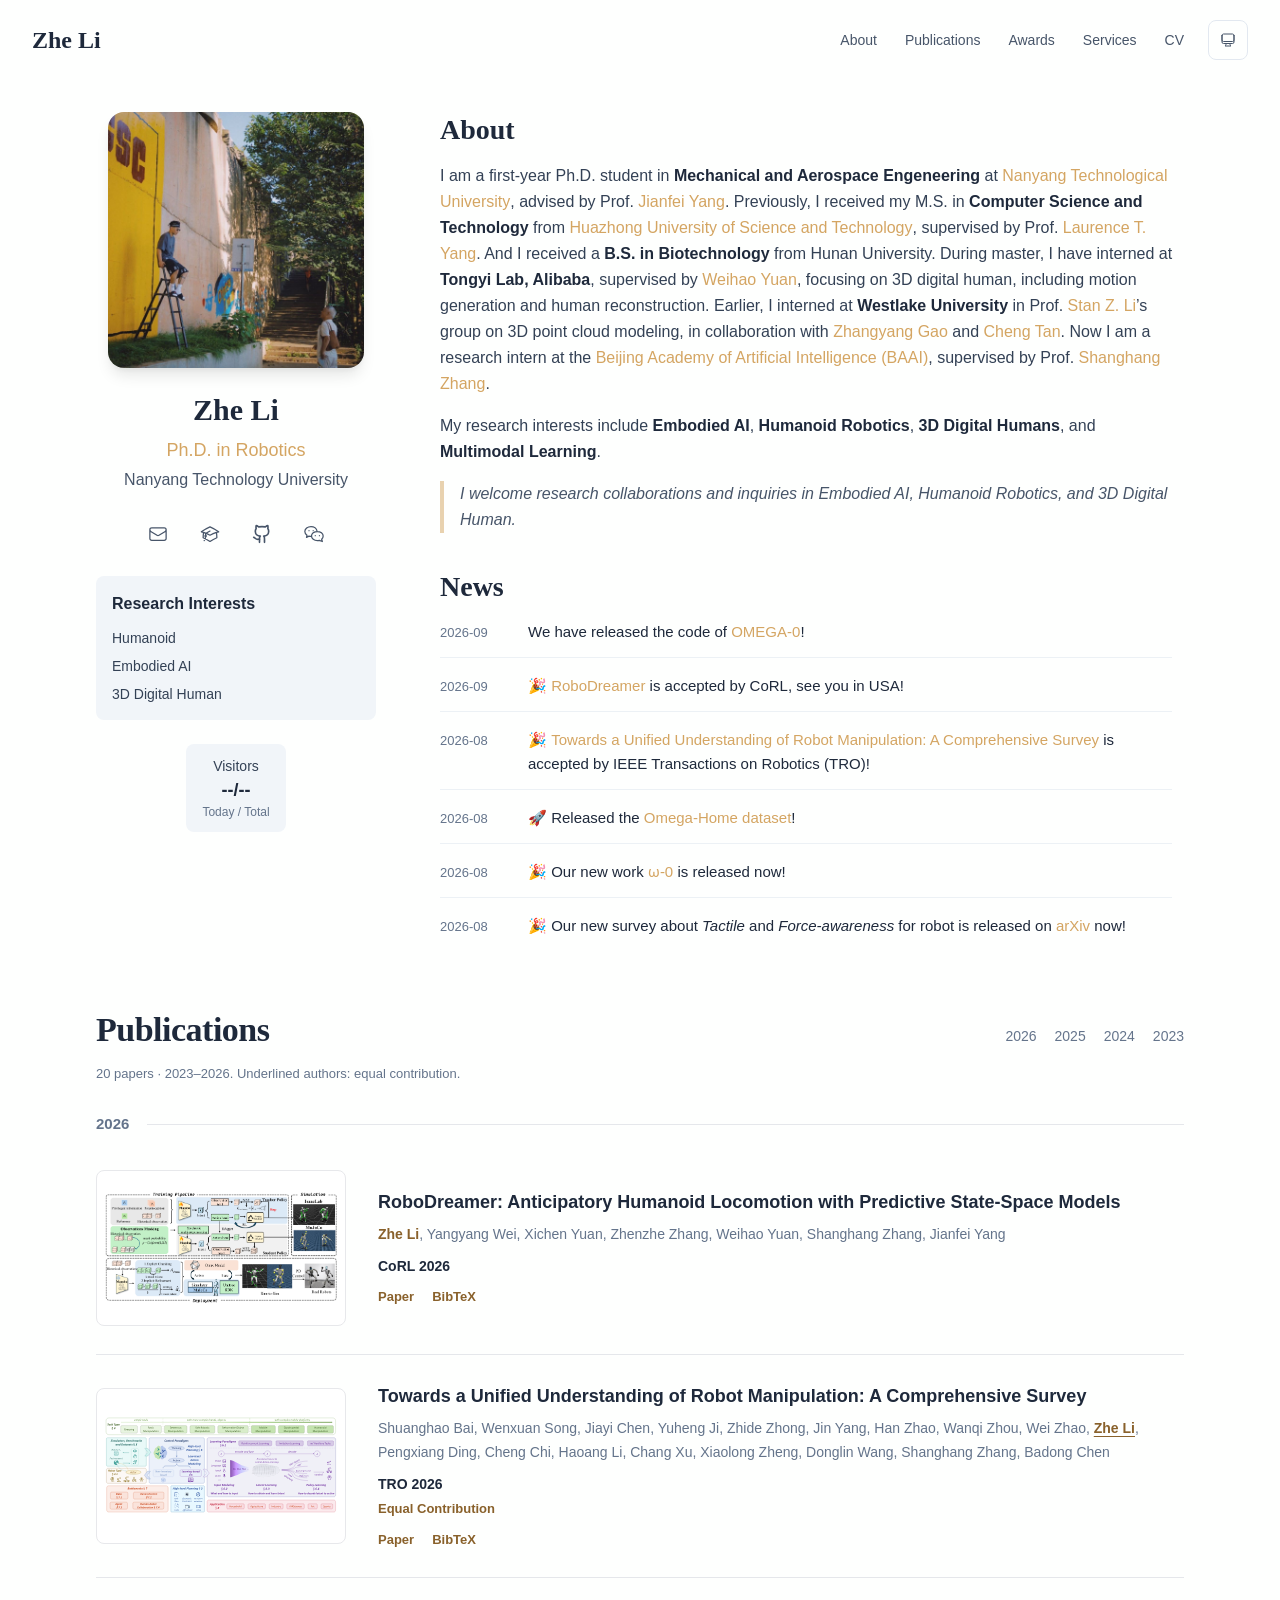
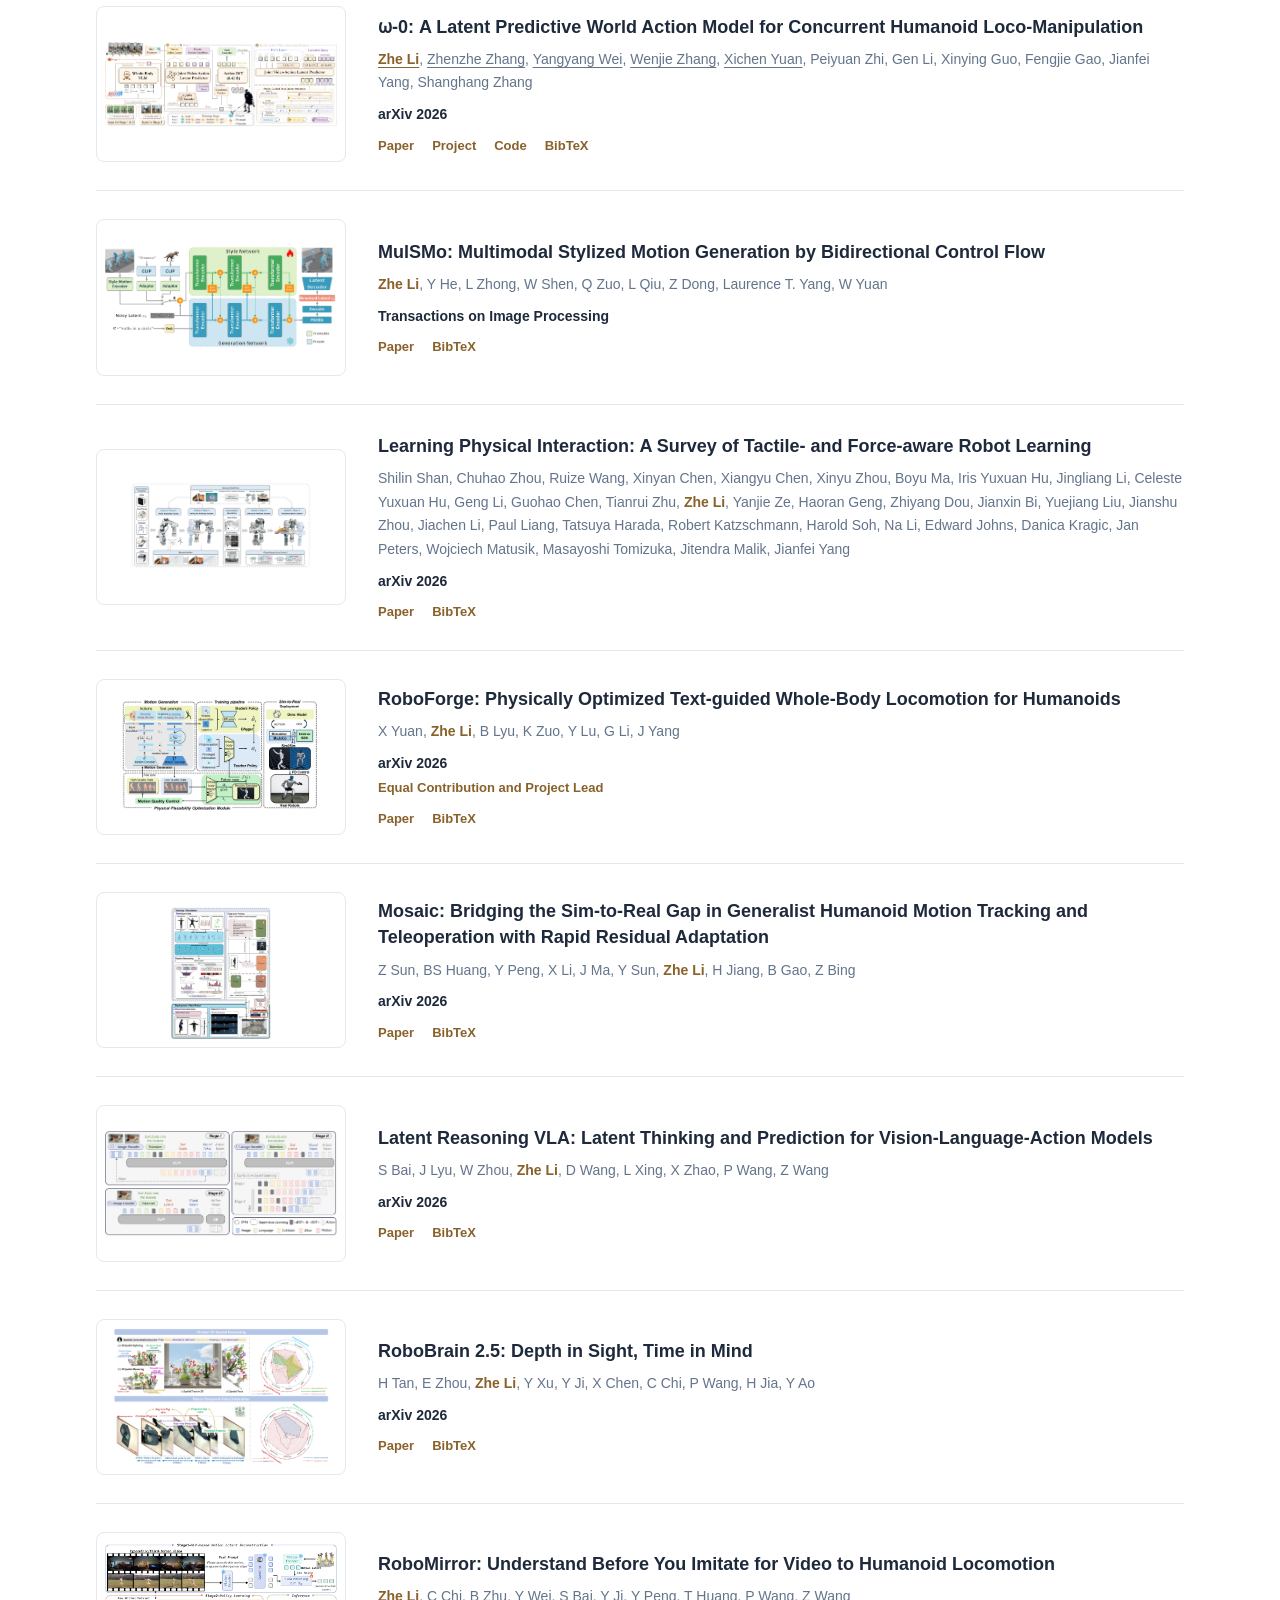
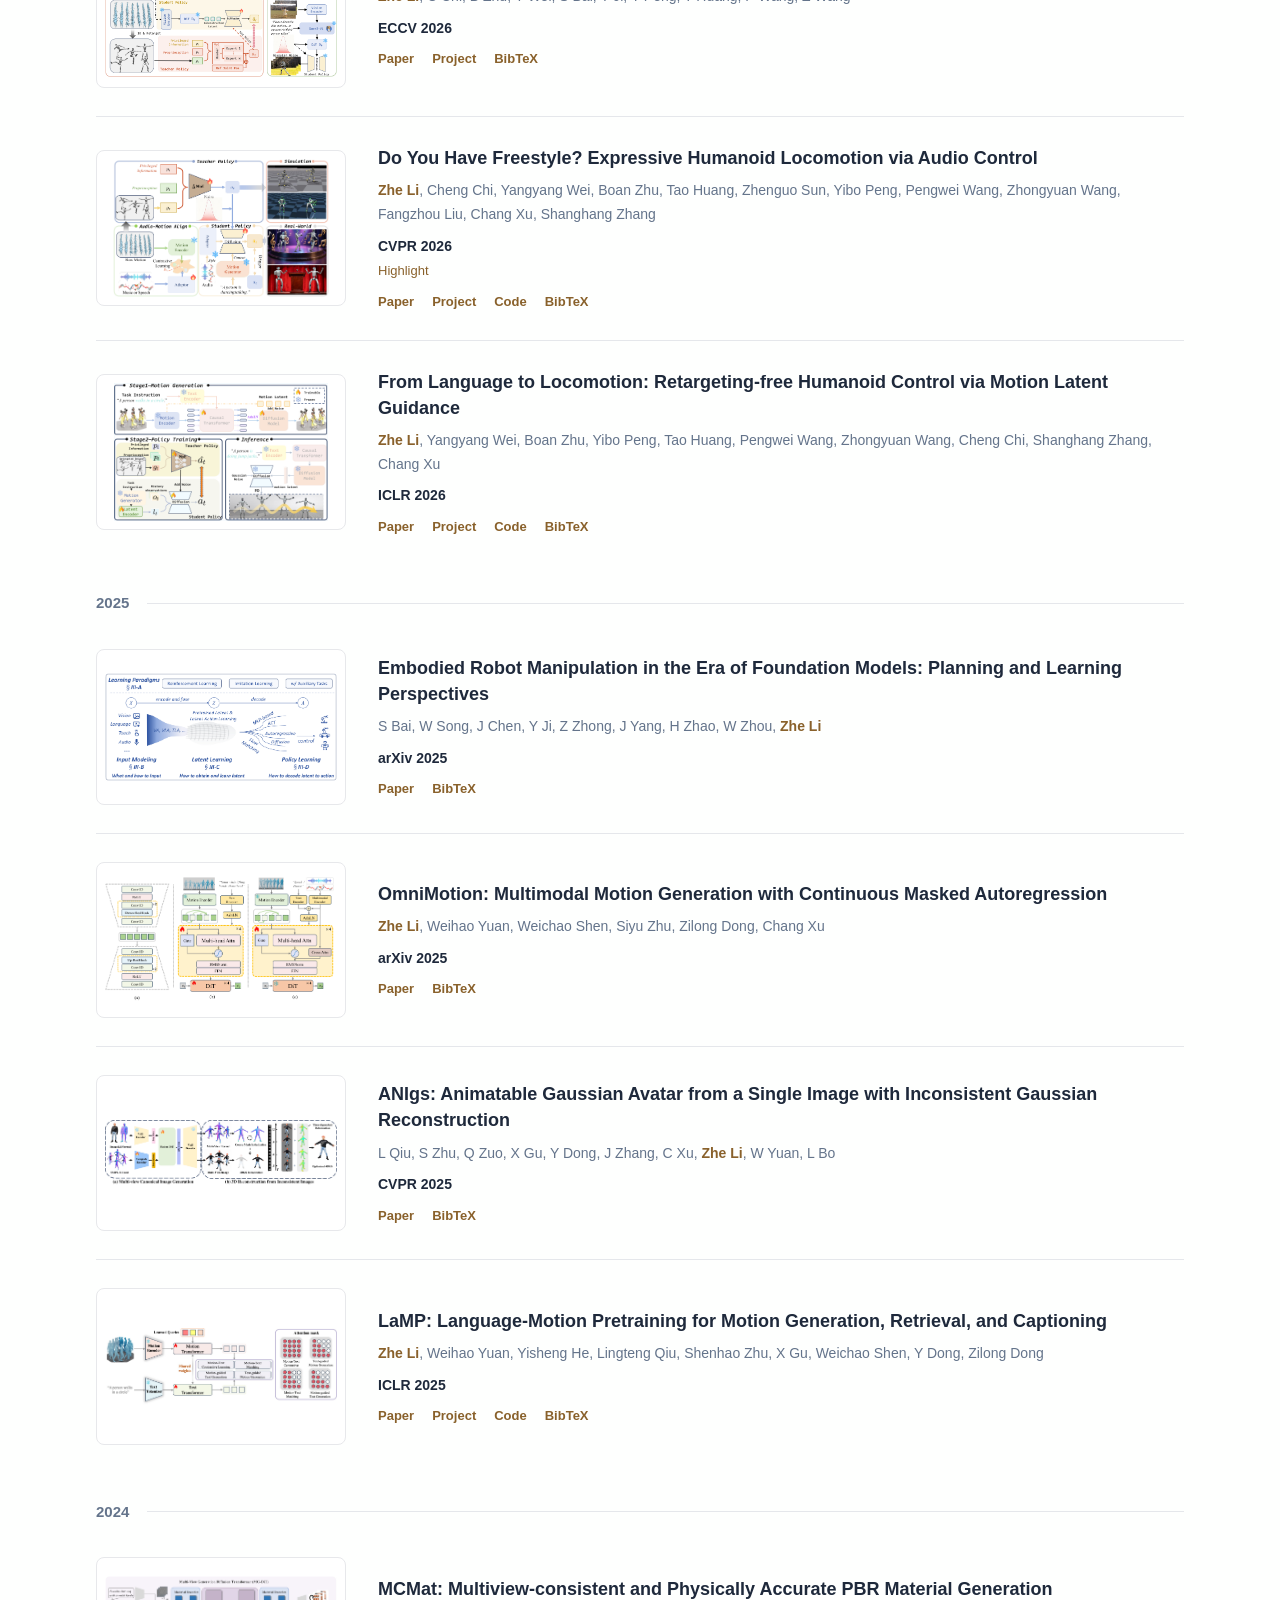
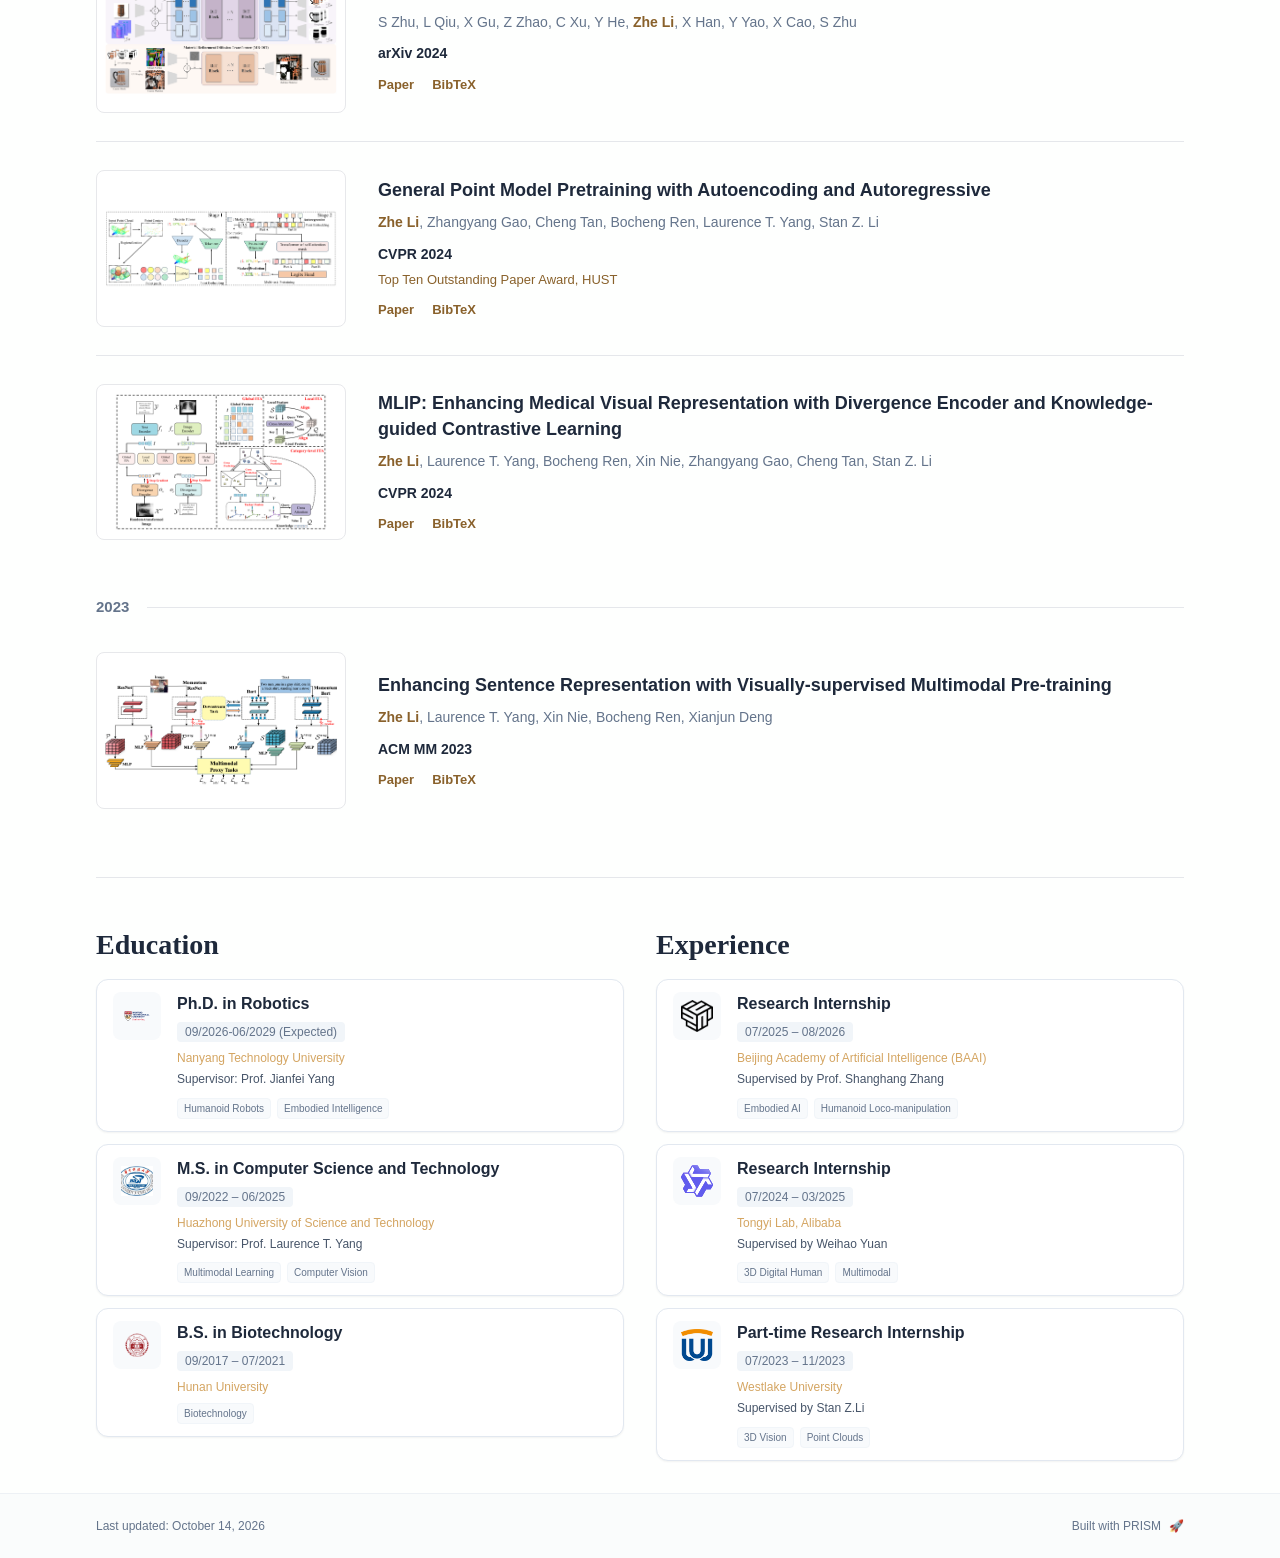
==== commit 8e6d8dec: "Refine MulSMo venue label and RoboMirror ordering" ====
--- a/index.html
+++ b/index.html
@@ -1,4 +1,4 @@
-<!DOCTYPE html><html lang="en" class="scroll-smooth"><head><meta charSet="utf-8"/><meta name="viewport" content="width=device-width, initial-scale=1"/><link rel="preload" as="image" href="/logos/main.jpg"/><link rel="preload" as="image" href="/logos/NTU.svg"/><link rel="preload" as="image" href="/logos/hust.webp"/><link rel="preload" as="image" href="/logos/hnu.png"/><link rel="preload" as="image" href="/logos/baai-2.png"/><link rel="preload" as="image" href="/logos/tongyi-logo.svg"/><link rel="preload" as="image" href="/logos/westlake.png"/><link rel="stylesheet" href="/_next/static/css/ce5cdd52725165bf.css" data-precedence="next"/><link rel="preload" as="script" fetchPriority="low" href="/_next/static/chunks/webpack-679b75d1c4c2027c.js"/><script src="/_next/static/chunks/4bd1b696-70b6d399998de86a.js" async=""></script><script src="/_next/static/chunks/684-5aaa8290a129f299.js" async=""></script><script src="/_next/static/chunks/main-app-26427153d4f0dc2d.js" async=""></script><script src="/_next/static/chunks/461-a9a5d7b05a71d978.js" async=""></script><script src="/_next/static/chunks/874-6cc630662f3664af.js" async=""></script><script src="/_next/static/chunks/291-e39730cc9327e39b.js" async=""></script><script src="/_next/static/chunks/app/layout-bfe12c323d325dc7.js" async=""></script><script src="/_next/static/chunks/356-392387ec7740871c.js" async=""></script><script src="/_next/static/chunks/582-bf931edc0944dbc4.js" async=""></script><script src="/_next/static/chunks/app/page-c99a4270ef3e5eb2.js" async=""></script><link rel="icon" href="/favicon.svg" type="image/svg+xml"/><link rel="dns-prefetch" href="https://jialeliu.com"/><link rel="preconnect" href="https://jialeliu.com" crossorigin=""/><link rel="preload" as="font" type="font/woff2" href="https://jialeliu.com/fonts/georgiab.woff2" crossorigin=""/><script>
+<!DOCTYPE html><html lang="en" class="scroll-smooth"><head><meta charSet="utf-8"/><meta name="viewport" content="width=device-width, initial-scale=1"/><link rel="preload" as="image" href="/logos/main.jpg"/><link rel="preload" as="image" href="/logos/NTU.svg"/><link rel="preload" as="image" href="/logos/hust.webp"/><link rel="preload" as="image" href="/logos/hnu.png"/><link rel="preload" as="image" href="/logos/baai-2.png"/><link rel="preload" as="image" href="/logos/tongyi-logo.svg"/><link rel="preload" as="image" href="/logos/westlake.png"/><link rel="stylesheet" href="/_next/static/css/ce5cdd52725165bf.css" data-precedence="next"/><link rel="preload" as="script" fetchPriority="low" href="/_next/static/chunks/webpack-679b75d1c4c2027c.js"/><script src="/_next/static/chunks/4bd1b696-70b6d399998de86a.js" async=""></script><script src="/_next/static/chunks/684-5aaa8290a129f299.js" async=""></script><script src="/_next/static/chunks/main-app-26427153d4f0dc2d.js" async=""></script><script src="/_next/static/chunks/461-a9a5d7b05a71d978.js" async=""></script><script src="/_next/static/chunks/874-6cc630662f3664af.js" async=""></script><script src="/_next/static/chunks/291-e39730cc9327e39b.js" async=""></script><script src="/_next/static/chunks/app/layout-bfe12c323d325dc7.js" async=""></script><script src="/_next/static/chunks/356-392387ec7740871c.js" async=""></script><script src="/_next/static/chunks/582-200b6347c5bfeb0f.js" async=""></script><script src="/_next/static/chunks/app/page-c99a4270ef3e5eb2.js" async=""></script><link rel="icon" href="/favicon.svg" type="image/svg+xml"/><link rel="dns-prefetch" href="https://jialeliu.com"/><link rel="preconnect" href="https://jialeliu.com" crossorigin=""/><link rel="preload" as="font" type="font/woff2" href="https://jialeliu.com/fonts/georgiab.woff2" crossorigin=""/><script>
               try {
                 const theme = localStorage.getItem('theme-storage');
                 const parsed = theme ? JSON.parse(theme) : null;
@@ -88,7 +88,7 @@
   archivePrefix = {arXiv},
   primaryClass = {cs.RO},
   url = {https://arxiv.org/abs/2608.06375}
-}</pre></details></div></div></article><article class="pub-row" id="pub-li2024mulsmo"><a class="pub-figure" href="/papers/frameworks/li2024mulsmo.png" target="_blank" rel="noopener noreferrer" aria-label="View framework figure: MulSMo: Multimodal Stylized Motion Generation by Bidirectional Control Flow"><img src="/papers/frameworks/li2024mulsmo.png" alt="Framework overview for MulSMo: Multimodal Stylized Motion Generation by Bidirectional Control Flow" loading="lazy" decoding="async" width="800" height="500"/></a><div class="pub-info"><h4 class="pub-title"><a href="https://arxiv.org/abs/2412.09901" target="_blank" rel="noopener noreferrer">MulSMo: Multimodal Stylized Motion Generation by Bidirectional Control Flow</a></h4><p class="pub-authors"><strong class="pub-self">Zhe Li</strong>, Y He, L Zhong, W Shen, Q Zuo, L Qiu, Z Dong, Laurence T. Yang, W Yuan</p><p class="pub-venue" title="IEEE Transactions on Image Processing (TIP)">TIP 2026</p><div class="pub-links"><a href="https://arxiv.org/abs/2412.09901" target="_blank" rel="noopener noreferrer">Paper</a><details class="pub-citation"><summary>BibTeX</summary><pre>@article{li2024mulsmo,
+}</pre></details></div></div></article><article class="pub-row" id="pub-li2024mulsmo"><a class="pub-figure" href="/papers/frameworks/li2024mulsmo.png" target="_blank" rel="noopener noreferrer" aria-label="View framework figure: MulSMo: Multimodal Stylized Motion Generation by Bidirectional Control Flow"><img src="/papers/frameworks/li2024mulsmo.png" alt="Framework overview for MulSMo: Multimodal Stylized Motion Generation by Bidirectional Control Flow" loading="lazy" decoding="async" width="800" height="500"/></a><div class="pub-info"><h4 class="pub-title"><a href="https://arxiv.org/abs/2412.09901" target="_blank" rel="noopener noreferrer">MulSMo: Multimodal Stylized Motion Generation by Bidirectional Control Flow</a></h4><p class="pub-authors"><strong class="pub-self">Zhe Li</strong>, Y He, L Zhong, W Shen, Q Zuo, L Qiu, Z Dong, Laurence T. Yang, W Yuan</p><p class="pub-venue" title="Transactions on Image Processing">Transactions on Image Processing</p><div class="pub-links"><a href="https://arxiv.org/abs/2412.09901" target="_blank" rel="noopener noreferrer">Paper</a><details class="pub-citation"><summary>BibTeX</summary><pre>@article{li2024mulsmo,
   title = {{MulSMo}: Multimodal Stylized Motion Generation by Bidirectional Control Flow},
   author = {Zhe Li and Y He and L Zhong and W Shen and Q Zuo and L Qiu and Z Dong and Laurence T. Yang and W Yuan},
   year = {2026},
@@ -126,6 +126,12 @@
   year = {2026},
   journal = {arXiv preprint arXiv:2601.14352},
   url = {https://arxiv.org/abs/2601.14352}
+}</pre></details></div></div></article><article class="pub-row" id="pub-li2025robomirror"><a class="pub-figure" href="/papers/frameworks/li2025robomirror.png" target="_blank" rel="noopener noreferrer" aria-label="View framework figure: RoboMirror: Understand Before You Imitate for Video to Humanoid Locomotion"><img src="/papers/frameworks/li2025robomirror.png" alt="Framework overview for RoboMirror: Understand Before You Imitate for Video to Humanoid Locomotion" loading="lazy" decoding="async" width="800" height="500"/></a><div class="pub-info"><h4 class="pub-title"><a href="https://gentlefress.github.io/RoboMirror-proj/" target="_blank" rel="noopener noreferrer">RoboMirror: Understand Before You Imitate for Video to Humanoid Locomotion</a></h4><p class="pub-authors"><strong class="pub-self">Zhe Li</strong>, C Chi, B Zhu, Y Wei, S Bai, Y Ji, Y Peng, T Huang, P Wang, Z Wang</p><p class="pub-venue" title="European Conference on Computer Vision (ECCV)">ECCV 2026</p><div class="pub-links"><a href="https://arxiv.org/abs/2512.23649" target="_blank" rel="noopener noreferrer">Paper</a><a href="https://gentlefress.github.io/RoboMirror-proj/" target="_blank" rel="noopener noreferrer">Project</a><details class="pub-citation"><summary>BibTeX</summary><pre>@inproceedings{li2025robomirror,
+  title = {{RoboMirror}: Understand Before You Imitate for Video to Humanoid Locomotion},
+  author = {Zhe Li and C Chi and B Zhu and Y Wei and S Bai and Y Ji and Y Peng and T Huang and P Wang and Z Wang},
+  year = {2026},
+  booktitle = {European Conference on Computer Vision (ECCV)},
+  url = {https://arxiv.org/abs/2512.23649}
 }</pre></details></div></div></article><article class="pub-row" id="pub-li2026freestyle"><a class="pub-figure" href="/papers/frameworks/li2026freestyle.png" target="_blank" rel="noopener noreferrer" aria-label="View framework figure: Do You Have Freestyle? Expressive Humanoid Locomotion via Audio Control"><img src="/papers/frameworks/li2026freestyle.png" alt="Framework overview for Do You Have Freestyle? Expressive Humanoid Locomotion via Audio Control" loading="lazy" decoding="async" width="800" height="500"/></a><div class="pub-info"><h4 class="pub-title"><a href="https://gentlefress.github.io/RoboPerform-proj/" target="_blank" rel="noopener noreferrer">Do You Have Freestyle? Expressive Humanoid Locomotion via Audio Control</a></h4><p class="pub-authors"><strong class="pub-self">Zhe Li</strong>, Cheng Chi, Yangyang Wei, Boan Zhu, Tao Huang, Zhenguo Sun, Yibo Peng, Pengwei Wang, Zhongyuan Wang, Fangzhou Liu, Chang Xu, Shanghang Zhang</p><p class="pub-venue" title="IEEE/CVF Conference on Computer Vision and Pattern Recognition (CVPR)">CVPR 2026</p><p class="pub-note">Highlight</p><div class="pub-links"><a href="https://arxiv.org/abs/2512.23650" target="_blank" rel="noopener noreferrer">Paper</a><a href="https://gentlefress.github.io/RoboPerform-proj/" target="_blank" rel="noopener noreferrer">Project</a><a href="https://github.com/gentlefress/RoboPerform" target="_blank" rel="noopener noreferrer">Code</a><details class="pub-citation"><summary>BibTeX</summary><pre>@inproceedings{li2026freestyle,
   title = {Do You Have Freestyle? Expressive Humanoid Locomotion via Audio Control},
   author = {Zhe Li and Cheng Chi and Yangyang Wei and Boan Zhu and Tao Huang and Zhenguo Sun and Yibo Peng and Pengwei Wang and Zhongyuan Wang and Fangzhou Liu and Chang Xu and Shanghang Zhang},
@@ -139,12 +145,6 @@
   booktitle = {International Conference on Learning Representations (ICLR)},
   year = {2026},
   url = {https://arxiv.org/abs/2510.14952}
-}</pre></details></div></div></article><article class="pub-row" id="pub-li2025robomirror"><a class="pub-figure" href="/papers/frameworks/li2025robomirror.png" target="_blank" rel="noopener noreferrer" aria-label="View framework figure: RoboMirror: Understand Before You Imitate for Video to Humanoid Locomotion"><img src="/papers/frameworks/li2025robomirror.png" alt="Framework overview for RoboMirror: Understand Before You Imitate for Video to Humanoid Locomotion" loading="lazy" decoding="async" width="800" height="500"/></a><div class="pub-info"><h4 class="pub-title"><a href="https://gentlefress.github.io/RoboMirror-proj/" target="_blank" rel="noopener noreferrer">RoboMirror: Understand Before You Imitate for Video to Humanoid Locomotion</a></h4><p class="pub-authors"><strong class="pub-self">Zhe Li</strong>, C Chi, B Zhu, Y Wei, S Bai, Y Ji, Y Peng, T Huang, P Wang, Z Wang</p><p class="pub-venue" title="European Conference on Computer Vision (ECCV)">ECCV 2026</p><div class="pub-links"><a href="https://arxiv.org/abs/2512.23649" target="_blank" rel="noopener noreferrer">Paper</a><a href="https://gentlefress.github.io/RoboMirror-proj/" target="_blank" rel="noopener noreferrer">Project</a><details class="pub-citation"><summary>BibTeX</summary><pre>@inproceedings{li2025robomirror,
-  title = {{RoboMirror}: Understand Before You Imitate for Video to Humanoid Locomotion},
-  author = {Zhe Li and C Chi and B Zhu and Y Wei and S Bai and Y Ji and Y Peng and T Huang and P Wang and Z Wang},
-  year = {2026},
-  booktitle = {European Conference on Computer Vision (ECCV)},
-  url = {https://arxiv.org/abs/2512.23649}
 }</pre></details></div></div></article></section><section class="pub-year" id="publications-2025" aria-labelledby="publications-year-2025"><h3 class="pub-year-heading" id="publications-year-2025">2025</h3><article class="pub-row" id="pub-bai2025embodiedsurvey"><a class="pub-figure" href="/papers/frameworks/bai2025embodiedsurvey.png" target="_blank" rel="noopener noreferrer" aria-label="View framework figure: Embodied Robot Manipulation in the Era of Foundation Models: Planning and Learning Perspectives"><img src="/papers/frameworks/bai2025embodiedsurvey.png" alt="Framework overview for Embodied Robot Manipulation in the Era of Foundation Models: Planning and Learning Perspectives" loading="lazy" decoding="async" width="800" height="500"/></a><div class="pub-info"><h4 class="pub-title"><a href="https://arxiv.org/abs/2512.22983" target="_blank" rel="noopener noreferrer">Embodied Robot Manipulation in the Era of Foundation Models: Planning and Learning Perspectives</a></h4><p class="pub-authors">S Bai, W Song, J Chen, Y Ji, Z Zhong, J Yang, H Zhao, W Zhou, <strong class="pub-self">Zhe Li</strong></p><p class="pub-venue" title="arXiv preprint arXiv:2512.22983">arXiv 2025</p><div class="pub-links"><a href="https://arxiv.org/abs/2512.22983" target="_blank" rel="noopener noreferrer">Paper</a><details class="pub-citation"><summary>BibTeX</summary><pre>@misc{bai2025embodiedsurvey,
   title = {Embodied Robot Manipulation in the Era of Foundation Models: Planning and Learning Perspectives},
   author = {S Bai and W Song and J Chen and Y Ji and Z Zhong and J Yang and H Zhao and W Zhou and Zhe Li},
@@ -194,4 +194,4 @@
   booktitle = {ACM International Conference on Multimedia (ACM MM)},
   year = {2023},
   url = {https://doi.org/10.1145/3581783.3612254}
-}</pre></details></div></div></article></section></section><!-- homepage-publications:end --><div class="homepage-background"><section id="education"><div style="opacity:0;transform:translateY(20px)"><div class="mb-4"><h1 class="text-2xl font-serif font-bold text-primary mb-4">Education</h1></div><div class="grid gap-3"><div class="bg-white dark:bg-neutral-900 py-3 px-4 rounded-xl shadow-sm border border-neutral-200 dark:border-neutral-800 hover:shadow-lg transition-all duration-200 hover:scale-[1.01] flex gap-4" style="opacity:0;transform:translateY(20px)"><div class="flex-shrink-0 w-12 h-12 flex items-center justify-center bg-neutral-50 dark:bg-neutral-800/50 rounded-lg overflow-hidden"><img alt="" class="w-8 h-8 object-contain" src="/logos/NTU.svg"/></div><div class="flex-1 min-w-0"><div class="flex justify-between items-start gap-2"><h3 class="text-base font-semibold text-primary">Ph.D. in Robotics</h3><span class="text-xs text-neutral-500 font-medium bg-neutral-100 dark:bg-neutral-800 px-2 py-0.5 rounded flex-shrink-0">09/2026-06/2029 (Expected)</span></div><p class="text-xs text-accent font-medium mb-1">Nanyang Technology University</p><p class="text-xs text-neutral-600 dark:text-neutral-500 leading-relaxed">Supervisor: Prof. Jianfei Yang</p><div class="flex flex-wrap gap-1.5 mt-2"><span class="text-[10px] text-neutral-500 bg-neutral-50 dark:bg-neutral-800/50 px-1.5 py-0.5 rounded border border-neutral-100 dark:border-neutral-800">Humanoid Robots</span><span class="text-[10px] text-neutral-500 bg-neutral-50 dark:bg-neutral-800/50 px-1.5 py-0.5 rounded border border-neutral-100 dark:border-neutral-800">Embodied Intelligence</span></div></div></div><div class="bg-white dark:bg-neutral-900 py-3 px-4 rounded-xl shadow-sm border border-neutral-200 dark:border-neutral-800 hover:shadow-lg transition-all duration-200 hover:scale-[1.01] flex gap-4" style="opacity:0;transform:translateY(20px)"><div class="flex-shrink-0 w-12 h-12 flex items-center justify-center bg-neutral-50 dark:bg-neutral-800/50 rounded-lg overflow-hidden"><img alt="" class="w-8 h-8 object-contain" src="/logos/hust.webp"/></div><div class="flex-1 min-w-0"><div class="flex justify-between items-start gap-2"><h3 class="text-base font-semibold text-primary">M.S. in Computer Science and Technology</h3><span class="text-xs text-neutral-500 font-medium bg-neutral-100 dark:bg-neutral-800 px-2 py-0.5 rounded flex-shrink-0">09/2022 – 06/2025</span></div><p class="text-xs text-accent font-medium mb-1">Huazhong University of Science and Technology</p><p class="text-xs text-neutral-600 dark:text-neutral-500 leading-relaxed">Supervisor: Prof. Laurence T. Yang</p><div class="flex flex-wrap gap-1.5 mt-2"><span class="text-[10px] text-neutral-500 bg-neutral-50 dark:bg-neutral-800/50 px-1.5 py-0.5 rounded border border-neutral-100 dark:border-neutral-800">Multimodal Learning</span><span class="text-[10px] text-neutral-500 bg-neutral-50 dark:bg-neutral-800/50 px-1.5 py-0.5 rounded border border-neutral-100 dark:border-neutral-800">Computer Vision</span></div></div></div><div class="bg-white dark:bg-neutral-900 py-3 px-4 rounded-xl shadow-sm border border-neutral-200 dark:border-neutral-800 hover:shadow-lg transition-all duration-200 hover:scale-[1.01] flex gap-4" style="opacity:0;transform:translateY(20px)"><div class="flex-shrink-0 w-12 h-12 flex items-center justify-center bg-neutral-50 dark:bg-neutral-800/50 rounded-lg overflow-hidden"><img alt="" class="w-8 h-8 object-contain" src="/logos/hnu.png"/></div><div class="flex-1 min-w-0"><div class="flex justify-between items-start gap-2"><h3 class="text-base font-semibold text-primary">B.S. in Biotechnology</h3><span class="text-xs text-neutral-500 font-medium bg-neutral-100 dark:bg-neutral-800 px-2 py-0.5 rounded flex-shrink-0">09/2017 – 07/2021</span></div><p class="text-xs text-accent font-medium mb-1">Hunan University</p><div class="flex flex-wrap gap-1.5 mt-2"><span class="text-[10px] text-neutral-500 bg-neutral-50 dark:bg-neutral-800/50 px-1.5 py-0.5 rounded border border-neutral-100 dark:border-neutral-800">Biotechnology</span></div></div></div></div></div></section><section id="experience"><div style="opacity:0;transform:translateY(20px)"><div class="mb-4"><h1 class="text-2xl font-serif font-bold text-primary mb-4">Experience</h1></div><div class="grid gap-3"><div class="bg-white dark:bg-neutral-900 py-3 px-4 rounded-xl shadow-sm border border-neutral-200 dark:border-neutral-800 hover:shadow-lg transition-all duration-200 hover:scale-[1.01] flex gap-4" style="opacity:0;transform:translateY(20px)"><div class="flex-shrink-0 w-12 h-12 flex items-center justify-center bg-neutral-50 dark:bg-neutral-800/50 rounded-lg overflow-hidden"><img alt="" class="w-8 h-8 object-contain" src="/logos/baai-2.png"/></div><div class="flex-1 min-w-0"><div class="flex justify-between items-start gap-2"><h3 class="text-base font-semibold text-primary">Research Internship</h3><span class="text-xs text-neutral-500 font-medium bg-neutral-100 dark:bg-neutral-800 px-2 py-0.5 rounded flex-shrink-0">07/2025 – 08/2026</span></div><p class="text-xs text-accent font-medium mb-1">Beijing Academy of Artificial Intelligence (BAAI)</p><p class="text-xs text-neutral-600 dark:text-neutral-500 leading-relaxed">Supervised by Prof. Shanghang Zhang</p><div class="flex flex-wrap gap-1.5 mt-2"><span class="text-[10px] text-neutral-500 bg-neutral-50 dark:bg-neutral-800/50 px-1.5 py-0.5 rounded border border-neutral-100 dark:border-neutral-800">Embodied AI</span><span class="text-[10px] text-neutral-500 bg-neutral-50 dark:bg-neutral-800/50 px-1.5 py-0.5 rounded border border-neutral-100 dark:border-neutral-800">Humanoid Loco-manipulation</span></div></div></div><div class="bg-white dark:bg-neutral-900 py-3 px-4 rounded-xl shadow-sm border border-neutral-200 dark:border-neutral-800 hover:shadow-lg transition-all duration-200 hover:scale-[1.01] flex gap-4" style="opacity:0;transform:translateY(20px)"><div class="flex-shrink-0 w-12 h-12 flex items-center justify-center bg-neutral-50 dark:bg-neutral-800/50 rounded-lg overflow-hidden"><img alt="" class="w-8 h-8 object-contain" src="/logos/tongyi-logo.svg"/></div><div class="flex-1 min-w-0"><div class="flex justify-between items-start gap-2"><h3 class="text-base font-semibold text-primary">Research Internship</h3><span class="text-xs text-neutral-500 font-medium bg-neutral-100 dark:bg-neutral-800 px-2 py-0.5 rounded flex-shrink-0">07/2024 – 03/2025</span></div><p class="text-xs text-accent font-medium mb-1">Tongyi Lab, Alibaba</p><p class="text-xs text-neutral-600 dark:text-neutral-500 leading-relaxed">Supervised by Weihao Yuan</p><div class="flex flex-wrap gap-1.5 mt-2"><span class="text-[10px] text-neutral-500 bg-neutral-50 dark:bg-neutral-800/50 px-1.5 py-0.5 rounded border border-neutral-100 dark:border-neutral-800">3D Digital Human</span><span class="text-[10px] text-neutral-500 bg-neutral-50 dark:bg-neutral-800/50 px-1.5 py-0.5 rounded border border-neutral-100 dark:border-neutral-800">Multimodal</span></div></div></div><div class="bg-white dark:bg-neutral-900 py-3 px-4 rounded-xl shadow-sm border border-neutral-200 dark:border-neutral-800 hover:shadow-lg transition-all duration-200 hover:scale-[1.01] flex gap-4" style="opacity:0;transform:translateY(20px)"><div class="flex-shrink-0 w-12 h-12 flex items-center justify-center bg-neutral-50 dark:bg-neutral-800/50 rounded-lg overflow-hidden"><img alt="" class="w-8 h-8 object-contain" src="/logos/westlake.png"/></div><div class="flex-1 min-w-0"><div class="flex justify-between items-start gap-2"><h3 class="text-base font-semibold text-primary">Part-time Research Internship</h3><span class="text-xs text-neutral-500 font-medium bg-neutral-100 dark:bg-neutral-800 px-2 py-0.5 rounded flex-shrink-0">07/2023 – 11/2023</span></div><p class="text-xs text-accent font-medium mb-1">Westlake University</p><p class="text-xs text-neutral-600 dark:text-neutral-500 leading-relaxed">Supervised by Stan Z.Li</p><div class="flex flex-wrap gap-1.5 mt-2"><span class="text-[10px] text-neutral-500 bg-neutral-50 dark:bg-neutral-800/50 px-1.5 py-0.5 rounded border border-neutral-100 dark:border-neutral-800">3D Vision</span><span class="text-[10px] text-neutral-500 bg-neutral-50 dark:bg-neutral-800/50 px-1.5 py-0.5 rounded border border-neutral-100 dark:border-neutral-800">Point Clouds</span></div></div></div></div></div></section></div></div><!--$--><!--/$--><!--$--><!--/$--></main><footer class="border-t border-neutral-200/50 bg-neutral-50/50 dark:bg-neutral-900/50 dark:border-neutral-700/50"><div class="max-w-6xl mx-auto px-4 sm:px-6 lg:px-8 py-6"><div class="flex flex-col sm:flex-row justify-between items-center gap-2"><p class="text-xs text-neutral-500">Last updated<!-- -->: <!-- -->October 14, 2026</p><p class="text-xs text-neutral-500 flex items-center"><a href="https://github.com/xyjoey/PRISM" target="_blank" rel="noopener noreferrer">Built with PRISM</a><span class="ml-2">🚀</span></p></div></div></footer></div><script src="/_next/static/chunks/webpack-679b75d1c4c2027c.js" async=""></script><script>(self.__next_f=self.__next_f||[]).push([0])</script><script>self.__next_f.push([1,"1:\"$Sreact.fragment\"\n3:I[3719,[\"461\",\"static/chunks/461-a9a5d7b05a71d978.js\",\"874\",\"static/chunks/874-6cc630662f3664af.js\",\"291\",\"static/chunks/291-e39730cc9327e39b.js\",\"177\",\"static/chunks/app/layout-bfe12c323d325dc7.js\"],\"ThemeProvider\"]\n4:I[310,[\"461\",\"static/chunks/461-a9a5d7b05a71d978.js\",\"874\",\"static/chunks/874-6cc630662f3664af.js\",\"291\",\"static/chunks/291-e39730cc9327e39b.js\",\"177\",\"static/chunks/app/layout-bfe12c323d325dc7.js\"],\"LocaleProvider\"]\n5:I[4574,[\"461\",\"static/chunks/461-a9a5d7b05a71d978.js\",\"874\",\"static/chunks/874-6cc630662f3664af.js\",\"291\",\"static/chunks/291-e39730cc9327e39b.js\",\"177\",\"static/chunks/app/layout-bfe12c323d325dc7.js\"],\"default\"]\n6:I[7555,[],\"\"]\n7:I[1295,[],\"\"]\n8:I[2548,[\"461\",\"static/chunks/461-a9a5d7b05a71d978.js\",\"874\",\"static/chunks/874-6cc630662f3664af.js\",\"291\",\"static/chunks/291-e39730cc9327e39b.js\",\"177\",\"static/chunks/app/layout-bfe12c323d325dc7.js\"],\"default\"]\n9:I[6613,[\"461\",\"static/chunks/461-a9a5d7b05a71d978.js\",\"356\",\"static/chunks/356-392387ec7740871c.js\",\"874\",\"static/chunks/874-6cc630662f3664af.js\",\"582\",\"static/chunks/582-bf931edc0944dbc4.js\",\"974\",\"static/chunks/app/page-c99a4270ef3e5eb2.js\"],\"default\"]\nb:I[9665,[],\"MetadataBoundary\"]\nd:I[9665,[],\"OutletBoundary\"]\n10:I[4911,[],\"AsyncMetadataOutlet\"]\n12:I[9665,[],\"ViewportBoundary\"]\n14:I[6614,[],\"\"]\n:HL[\"/_next/static/css/ce5cdd52725165bf.css\",\"style\"]\n2:T57d,\n    try {\n      const cfg = {\"enabled\":true,\"locales\":[\"en\"],\"defaultLocale\":\"en\",\"mode\":\"auto\",\"fixedLocale\":\"en\",\"persist\":true,\"switcher\":true,\"labels\":{\"en\":\"English\"}};\n      const storageKey = 'locale-storage';\n      const normalize = (value) =\u003e typeof value === 'string' ? value.trim().replace('_', '-').toLowerCase() : '';\n      const matchLocale = (candidate) =\u003e {\n        const normalized = normalize(candidate);\n        if (!normalized) return null;\n        if (cfg.locales.includes(normalized)) return normalized;\n        const language = normalized.split('-')[0];\n        if (cfg.locales.includes(language)) return language;\n        return null;\n      };\n\n      let resolved = null;\n\n      if (cfg.persist) {\n        resolved = matchLocale(localStorage.getItem(storageKey));\n      }\n\n      if (!resolved) {\n        if (cfg.mode === 'fixed') {\n          resolved = cfg.fixedLocale;\n        } else {\n          resolved = matchLocale(navigator.language);\n        }\n      }\n\n      if (!resolved) {\n        resolved = cfg.defaultLocale;\n      }\n\n      const root = document.documentElement;\n      root.lang = resolved;\n      root.setAttribute('data-locale', resolved);\n\n      if (cfg.persist) {\n        localStorage.setItem(storageKey, resolved);\n      }\n    } catch (e) {\n      const root = document.documentElement;\n      root.lang = 'en';\n      root.setAttribute('data-locale', 'en');\n    }\n  a:T58d,I am a first-year Ph.D. student in **Mechanical and Aerospace Engeneering** at [Nanyang Technological University](https://www.ntu.edu.sg), advised by Prof. [Jianfei Yang](https://marsyang.site). Previously, I received my M.S. in **Computer Science and Technology** from [Huazhong University of Science and Technology](https://www.hust.edu.cn), supervised by Prof. [Laurence T. Yang](https://scholar.google.com/citations?user=a39Yz5cAAAAJ\u0026hl=en). And I received a **B.S. in Biotechnology** from Hunan University. During master, I have interned at **Tongyi Lab, Alibaba**, supervised by [Weihao Yuan](https://www.weihao-yuan.com), focusing on 3D digital human, including motion generation and human reconstruction. Earlier, I interned at **Westlake University** in Prof. [Stan Z. Li](https://www.westlake.edu.cn/faculty/stan-zq-li.html)’s group on 3D point cloud modeling, in collaboration with [Zhangyang Gao](https://gaozhangyang.github.io) and [Cheng Tan](https://chengtan9907.github.io). Now I am a research intern at the [Beijing Academy of Artificial Intelligence (BAAI)](https://www.baai.ac.cn), supervised by Prof. [Shanghang Zhang](https://www.ai.pku.edu.cn/en/info/1459/2068.htm).\n\nMy research interests include **Embodied AI**, **Humanoid Robotics**, **3D Digital Humans**, and **Multimodal Learning**.\n\u003e I welcome research collaborations and inquiries in Embodied AI, Humanoid Robotics, and 3D Digital Human.\n0:{\"P\":null,\"b\":\"9YKnNqkb7QIiKRjhQxenU\",\"p\":\"\",\"c\":[\"\",\"\"],\"i\":false,\"f\":[[[\"\",{\"children\":[\"__PAGE__\",{}]},\"$undefined\",\"$undefined\",true],[\"\",[\"$\",\"$1\",\"c\",{\"children\":[[[\"$\",\"link\",\"0\",{\"rel\":\"stylesheet\",\"href\":\"/_next/static/css/ce5cdd52725165bf.css\",\"precedence\":\"next\",\"crossOrigin\":\"$undefined\",\"nonce\":\"$undefined\"}]],[\"$\",\"html\",null,{\"lang\":\"en\",\"className\":\"scroll-smooth\",\"suppressHydrationWarning\":true,\"children\":[[\"$\",\"head\",null,{\"children\":[[\"$\",\"link\",null,{\"rel\":\"icon\",\"href\":\"/favicon.svg\",\"type\":\"image/svg+xml\"}],[\"$\",\"link\",null,{\"rel\":\"dns-prefetch\",\"href\":\"https://jialeliu.com\"}],[\"$\",\"link\",null,{\"rel\":\"preconnect\",\"href\":\"https://jialeliu.com\",\"crossOrigin\":\"\"}],[\"$\",\"link\",null,{\"rel\":\"preload\",\"as\":\"font\",\"type\":\"font/woff2\",\"href\":\"https://jialeliu.com/fonts/georgiab.woff2\",\"crossOrigin\":\"\"}],[\"$\",\"script\",null,{\"dangerouslySetInnerHTML\":{\"__html\":\"\\n              try {\\n                const theme = localStorage.getItem('theme-storage');\\n                const parsed = theme ? JSON.parse(theme) : null;\\n                const setting = parsed?.state?.theme || 'system';\\n                const prefersDark = typeof window !== 'undefined' \u0026\u0026 window.matchMedia \u0026\u0026 window.matchMedia('(prefers-color-scheme: dark)').matches;\\n                const effective = setting === 'dark' ? 'dark' : (setting === 'light' ? 'light' : (prefersDark ? 'dark' : 'light'));\\n                var root = document.documentElement;\\n                root.classList.add(effective);\\n                root.setAttribute('data-theme', effective);\\n              } catch (e) {\\n                var root = document.documentElement;\\n                root.classList.add('light');\\n                root.setAttribute('data-theme', 'light');\\n              }\\n            \"}}],[\"$\",\"script\",null,{\"dangerouslySetInnerHTML\":{\"__html\":\"$2\"}}]]}],[\"$\",\"body\",null,{\"className\":\"font-sans antialiased\",\"children\":[\"$\",\"$L3\",null,{\"children\":[\"$\",\"$L4\",null,{\"config\":{\"enabled\":true,\"locales\":[\"en\"],\"defaultLocale\":\"en\",\"mode\":\"auto\",\"fixedLocale\":\"en\",\"persist\":true,\"switcher\":true,\"labels\":{\"en\":\"English\"}},\"children\":[[\"$\",\"$L5\",null,{\"items\":[{\"title\":\"About\",\"type\":\"page\",\"target\":\"about\",\"href\":\"/\"},{\"title\":\"Publications\",\"type\":\"page\",\"target\":\"publications\",\"href\":\"/#publications\"},{\"title\":\"Awards\",\"type\":\"page\",\"target\":\"awards\",\"href\":\"/awards\"},{\"title\":\"Services\",\"type\":\"page\",\"target\":\"services\",\"href\":\"/services\"},{\"title\":\"CV\",\"type\":\"link\",\"target\":\"cv\",\"href\":\"/Zhe_Li_CV.pdf\"}],\"siteTitle\":\"Zhe Li\",\"enableOnePageMode\":false,\"i18n\":\"$0:f:0:1:1:props:children:1:props:children:1:props:children:props:children:props:config\",\"itemsByLocale\":{\"en\":[{\"title\":\"About\",\"type\":\"page\",\"target\":\"about\",\"href\":\"/\"},{\"title\":\"Publications\",\"type\":\"page\",\"target\":\"publications\",\"href\":\"/#publications\"},{\"title\":\"Awards\",\"type\":\"page\",\"target\":\"awards\",\"href\":\"/awards\"},{\"title\":\"Services\",\"type\":\"page\",\"target\":\"services\",\"href\":\"/services\"},{\"title\":\"CV\",\"type\":\"link\",\"target\":\"cv\",\"href\":\"/Zhe_Li_CV.pdf\"}]},\"siteTitleByLocale\":{\"en\":\"Zhe Li\"}}],[\"$\",\"main\",null,{\"className\":\"min-h-screen pt-16 lg:pt-20\",\"children\":[\"$\",\"$L6\",null,{\"parallelRouterKey\":\"children\",\"error\":\"$undefined\",\"errorStyles\":\"$undefined\",\"errorScripts\":\"$undefined\",\"template\":[\"$\",\"$L7\",null,{}],\"templateStyles\":\"$undefined\",\"templateScripts\":\"$undefined\",\"notFound\":[[[\"$\",\"title\",null,{\"children\":\"404: This page could not be found.\"}],[\"$\",\"div\",null,{\"style\":{\"fontFamily\":\"system-ui,\\\"Segoe UI\\\",Roboto,Helvetica,Arial,sans-serif,\\\"Apple Color Emoji\\\",\\\"Segoe UI Emoji\\\"\",\"height\":\"100vh\",\"textAlign\":\"center\",\"display\":\"flex\",\"flexDirection\":\"column\",\"alignItems\":\"center\",\"justifyContent\":\"center\"},\"children\":[\"$\",\"div\",null,{\"children\":[[\"$\",\"style\",null,{\"dangerouslySetInnerHTML\":{\"__html\":\"body{color:#000;background:#fff;margin:0}.next-error-h1{border-right:1px solid rgba(0,0,0,.3)}@media (prefers-color-scheme:dark){body{color:#fff;background:#000}.next-error-h1{border-right:1px solid rgba(255,255,255,.3)}}\"}}],[\"$\",\"h1\",null,{\"className\":\"next-error-h1\",\"style\":{\"display\":\"inline-block\",\"margin\":\"0 20px 0 0\",\"padding\":\"0 23px 0 0\",\"fontSize\":24,\"fontWeight\":500,\"verticalAlign\":\"top\",\"lineHeight\":\"49px\"},\"children\":404}],[\"$\",\"div\",null,{\"style\":{\"display\":\"inline-block\"},\"children\":[\"$\",\"h2\",null,{\"style\":{\"fontSize\":14,\"fontWeight\":400,\"lineHeight\":\"49px\",\"margin\":0},\"children\":\"This page could not be found.\"}]}]]}]}]],[]],\"forbidden\":\"$undefined\",\"unauthorized\":\"$undefined\"}]}],[\"$\",\"$L8\",null,{\"lastUpdated\":\"October 14, 2026\",\"lastUpdatedByLocale\":{\"en\":\"October 14, 2026\"},\"defaultLocale\":\"en\"}]]}]}]}]]}]]}],{\"children\":[\"__PAGE__\",[\"$\",\"$1\",\"c\",{\"children\":[[\"$\",\"$L9\",null,{\"dataByLocale\":{\"en\":{\"author\":{\"name\":\"Zhe Li\",\"title\":\"Ph.D. in Robotics\",\"institution\":\"Nanyang Technology University\",\"avatar\":\"/logos/main.jpg\"},\"social\":{\"email\":\"keycharon0122@gmail.com\",\"google_scholar\":\"https://scholar.google.com/citations?hl=en\u0026user=U8f81zQAAAAJ\",\"github\":\"https://github.com/gentlefress\",\"wechat_qr\":\"/assets/wechat-qr.jpg\"},\"features\":{\"enable_likes\":false,\"enable_one_page_mode\":false},\"enableOnePageMode\":false,\"researchInterests\":[\"Humanoid\",\"Embodied AI\",\"3D Digital Human\"],\"pagesToShow\":[{\"type\":\"about\",\"id\":\"about\",\"sections\":[{\"id\":\"about\",\"type\":\"markdown\",\"source\":\"bio.md\",\"title\":\"About\",\"content\":\"$a\"},{\"id\":\"education\",\"type\":\"card\",\"source\":\"education.toml\",\"title\":\"Education\",\"config\":{\"type\":\"card\",\"title\":\"Education\",\"description\":\"$undefined\",\"items\":[{\"title\":\"Ph.D. in Robotics\",\"subtitle\":\"Nanyang Technology University\",\"date\":\"09/2026-06/2029 (Expected)\",\"content\":\"Supervisor: Prof. Jianfei Yang\",\"image\":\"/logos/NTU.svg\",\"tags\":[\"Humanoid Robots\",\"Embodied Intelligence\"]},{\"title\":\"M.S. in Computer Science and Technology\",\"subtitle\":\"Huazhong University of Science and Technology\",\"date\":\"09/2022 – 06/2025\",\"content\":\"Supervisor: Prof. Laurence T. Yang\",\"image\":\"/logos/hust.webp\",\"tags\":[\"Multimodal Learning\",\"Computer Vision\"]},{\"title\":\"B.S. in Biotechnology\",\"subtitle\":\"Hunan University\",\"date\":\"09/2017 – 07/2021\",\"image\":\"/logos/hnu.png\",\"tags\":[\"Biotechnology\"]}]}},{\"id\":\"experience\",\"type\":\"card\",\"source\":\"experience.toml\",\"title\":\"Experience\",\"config\":{\"type\":\"card\",\"title\":\"Experience\",\"description\":\"$undefined\",\"items\":[{\"title\":\"Research Internship\",\"subtitle\":\"Beijing Academy of Artificial Intelligence (BAAI)\",\"date\":\"07/2025 – 08/2026\",\"content\":\"Supervised by Prof. Shanghang Zhang\",\"image\":\"/logos/baai-2.png\",\"tags\":[\"Embodied AI\",\"Humanoid Loco-manipulation\"]},{\"title\":\"Research Internship\",\"subtitle\":\"Tongyi Lab, Alibaba\",\"date\":\"07/2024 – 03/2025\",\"content\":\"Supervised by Weihao Yuan\",\"image\":\"/logos/tongyi-logo.svg\",\"tags\":[\"3D Digital Human\",\"Multimodal\"]},{\"title\":\"Part-time Research Internship\",\"subtitle\":\"Westlake University\",\"date\":\"07/2023 – 11/2023\",\"content\":\"Supervised by Stan Z.Li\",\"image\":\"/logos/westlake.png\",\"tags\":[\"3D Vision\",\"Point Clouds\"]}]}},{\"id\":\"news\",\"type\":\"list\",\"title\":\"News\",\"source\":\"news.toml\",\"items\":[{\"date\":\"2026-09\",\"content\":\"We have released the code of [OMEGA-0](https://github.com/gentlefress/OMEGA-0)!\"},{\"date\":\"2026-09\",\"content\":\"🎉 [RoboDreamer](https://arxiv.org/pdf/2609.07096) is accepted by CoRL, see you in USA!\"},{\"date\":\"2026-08\",\"content\":\"🎉 [Towards a Unified Understanding of Robot Manipulation: A Comprehensive Survey](https://scholar.google.com/citations?view_op=view_citation\u0026hl=zh-CN\u0026user=xhd94DIAAAAJ\u0026sortby=pubdate\u0026citation_for_view=xhd94DIAAAAJ:aqlVkmm33-oC) is accepted by IEEE Transactions on Robotics (TRO)!\"},{\"date\":\"2026-08\",\"content\":\"🚀 Released the [Omega-Home dataset](https://huggingface.co/datasets/keycharon/omega-HOME)!\"},{\"date\":\"2026-08\",\"content\":\"🎉 Our new work [ω-0](https://gentlefress.github.io/OMEGA-0_page/) is released now!\"},{\"date\":\"2026-08\",\"content\":\"🎉 Our new survey about *Tactile* and *Force-awareness* for robot is released on [arXiv](https://arxiv.org/abs/2608.07558) now!\"},{\"date\":\"2026-07\",\"content\":\"🎉 [MulSMo](https://arxiv.org/abs/2412.09901) is accepted by IEEE Transactions on Image Processing (TIP)!\"},{\"date\":\"2026-06\",\"content\":\"🎉 [RoboMirror](https://gentlefress.github.io/RoboMirror-proj/) is accepted by ECCV 2026!\"},{\"date\":\"2026-04\",\"content\":\"🌟 [RoboPerform](https://gentlefress.github.io/RoboPerform-proj/) is selected as CVPR 2026 Highlight Paper (2.98%)!\"},{\"date\":\"2026-02\",\"content\":\"🎉 [RoboPerform](https://gentlefress.github.io/RoboPerform-proj/) is accepted by CVPR 2026, see you in Denver, USA!\"},{\"date\":\"2026-01\",\"content\":\"🎉 [RoboGhost](https://gentlefress.github.io/roboghost-proj/) is accepted by ICLR 2026, see you in Rio, Brazil!\"},{\"date\":\"2025-07\",\"content\":\"💼 Research internship at BAAI, focusing on humanoid robotics with Prof. [Shanghang Zhang](https://www.ai.pku.edu.cn/en/info/1459/2068.htm).\"},{\"date\":\"2025-06\",\"content\":\"🏆 Awarded Outstanding Graduate at Huazhong University of Science and Technology.\"},{\"date\":\"2025-02\",\"content\":\"🎉 One paper is accepted by CVPR 2025, congratulations to [Lingteng Qiu](https://lingtengqiu.github.io)!\"},{\"date\":\"2025-01\",\"content\":\"🎉 [LaMP](https://aigc3d.github.io/LaMP/) is accepted by ICLR 2025, see you in Singapore!\"},{\"date\":\"2024-11\",\"content\":\"🏆 Awarded the National Scholarship.\"},{\"date\":\"2024-05\",\"content\":\"💼 Research internship at Tongyi Lab, focusing on 3D Digital Human with [Weihao Yuan](https://www.weihao-yuan.com).\"},{\"date\":\"2024-02\",\"content\":\"🎉 Two papers are accepted by CVPR 2024, see you in Seattle, USA!\"},{\"date\":\"2023-11\",\"content\":\"🏆 Awarded the National Scholarship.\"},{\"date\":\"2023-07\",\"content\":\"🎉 One paper is accepted by ACM MM 2023, see you in Ottawa, Canada!\"}]}]}],\"publicationsHtml\":\"\u003cdiv class=\\\"pub-heading\\\"\u003e\u003ch2 id=\\\"publications-heading\\\"\u003ePublications\u003c/h2\u003e\u003cnav class=\\\"pub-years\\\" aria-label=\\\"Publication years\\\"\u003e\u003ca href=\\\"#publications-2026\\\"\u003e2026\u003c/a\u003e\u003ca href=\\\"#publications-2025\\\"\u003e2025\u003c/a\u003e\u003ca href=\\\"#publications-2024\\\"\u003e2024\u003c/a\u003e\u003ca href=\\\"#publications-2023\\\"\u003e2023\u003c/a\u003e\u003c/nav\u003e\u003c/div\u003e\u003cp class=\\\"pub-intro\\\"\u003e20 papers · 2023–2026. \u003cspan\u003eUnderlined authors: equal contribution.\u003c/span\u003e\u003c/p\u003e\u003csection class=\\\"pub-year\\\" id=\\\"publications-2026\\\" aria-labelledby=\\\"publications-year-2026\\\"\u003e\u003ch3 class=\\\"pub-year-heading\\\" id=\\\"publications-year-2026\\\"\u003e2026\u003c/h3\u003e\u003carticle class=\\\"pub-row\\\" id=\\\"pub-li2026robodreamer\\\"\u003e\u003ca class=\\\"pub-figure\\\" href=\\\"/papers/frameworks/li2026robodreamer.png\\\" target=\\\"_blank\\\" rel=\\\"noopener noreferrer\\\" aria-label=\\\"View framework figure: RoboDreamer: Anticipatory Humanoid Locomotion with Predictive State-Space Models\\\"\u003e\u003cimg src=\\\"/papers/frameworks/li2026robodreamer.png\\\" alt=\\\"Framework overview for RoboDreamer: Anticipatory Humanoid Locomotion with Predictive State-Space Models\\\" loading=\\\"lazy\\\" decoding=\\\"async\\\" width=\\\"800\\\" height=\\\"500\\\"/\u003e\u003c/a\u003e\u003cdiv class=\\\"pub-info\\\"\u003e\u003ch4 class=\\\"pub-title\\\"\u003e\u003ca href=\\\"https://arxiv.org/pdf/2609.07096\\\" target=\\\"_blank\\\" rel=\\\"noopener noreferrer\\\"\u003eRoboDreamer: Anticipatory Humanoid Locomotion with Predictive State-Space Models\u003c/a\u003e\u003c/h4\u003e\u003cp class=\\\"pub-authors\\\"\u003e\u003cstrong class=\\\"pub-self\\\"\u003eZhe Li\u003c/strong\u003e, Yangyang Wei, Xichen Yuan, Zhenzhe Zhang, Weihao Yuan, Shanghang Zhang, Jianfei Yang\u003c/p\u003e\u003cp class=\\\"pub-venue\\\" title=\\\"Conference on Robot Learning (CoRL)\\\"\u003eCoRL 2026\u003c/p\u003e\u003cdiv class=\\\"pub-links\\\"\u003e\u003ca href=\\\"https://arxiv.org/pdf/2609.07096\\\" target=\\\"_blank\\\" rel=\\\"noopener noreferrer\\\"\u003ePaper\u003c/a\u003e\u003cdetails class=\\\"pub-citation\\\"\u003e\u003csummary\u003eBibTeX\u003c/summary\u003e\u003cpre\u003e@inproceedings{li2026robodreamer,\\n  title = {RoboDreamer: Anticipatory Humanoid Locomotion with Predictive State-Space Models},\\n  author = {Zhe Li and Yangyang Wei and Xichen Yuan and Zhenzhe Zhang and Weihao Yuan and Shanghang Zhang and Jianfei Yang},\\n  booktitle = {Conference on Robot Learning (CoRL)},\\n  year = {2026},\\n  eprint = {2609.07096},\\n  archivePrefix = {arXiv},\\n  primaryClass = {cs.RO},\\n  url = {https://arxiv.org/pdf/2609.07096}\\n}\u003c/pre\u003e\u003c/details\u003e\u003c/div\u003e\u003c/div\u003e\u003c/article\u003e\u003carticle class=\\\"pub-row\\\" id=\\\"pub-bai2026unifiedrobotmanipulation\\\"\u003e\u003ca class=\\\"pub-figure\\\" href=\\\"/papers/frameworks/bai2026unifiedrobotmanipulation.svg\\\" target=\\\"_blank\\\" rel=\\\"noopener noreferrer\\\" aria-label=\\\"View framework figure: Towards a Unified Understanding of Robot Manipulation: A Comprehensive Survey\\\"\u003e\u003cimg src=\\\"/papers/frameworks/bai2026unifiedrobotmanipulation.svg\\\" alt=\\\"Framework overview for Towards a Unified Understanding of Robot Manipulation: A Comprehensive Survey\\\" loading=\\\"lazy\\\" decoding=\\\"async\\\" width=\\\"800\\\" height=\\\"500\\\"/\u003e\u003c/a\u003e\u003cdiv class=\\\"pub-info\\\"\u003e\u003ch4 class=\\\"pub-title\\\"\u003e\u003ca href=\\\"https://arxiv.org/abs/2510.10903\\\" target=\\\"_blank\\\" rel=\\\"noopener noreferrer\\\"\u003eTowards a Unified Understanding of Robot Manipulation: A Comprehensive Survey\u003c/a\u003e\u003c/h4\u003e\u003cp class=\\\"pub-authors\\\"\u003eShuanghao Bai, Wenxuan Song, Jiayi Chen, Yuheng Ji, Zhide Zhong, Jin Yang, Han Zhao, Wanqi Zhou, Wei Zhao, \u003cstrong class=\\\"pub-self\\\"\u003e\u003cspan class=\\\"pub-equal\\\"\u003eZhe Li\u003c/span\u003e\u003c/strong\u003e, Pengxiang Ding, Cheng Chi, Haoang Li, Chang Xu, Xiaolong Zheng, Donglin Wang, Shanghang Zhang, Badong Chen\u003c/p\u003e\u003cp class=\\\"pub-venue\\\" title=\\\"IEEE Transactions on Robotics (TRO)\\\"\u003eTRO 2026\u003c/p\u003e\u003cp class=\\\"pub-note\\\"\u003e\u003cstrong\u003eEqual Contribution\u003c/strong\u003e\u003c/p\u003e\u003cdiv class=\\\"pub-links\\\"\u003e\u003ca href=\\\"https://arxiv.org/abs/2510.10903\\\" target=\\\"_blank\\\" rel=\\\"noopener noreferrer\\\"\u003ePaper\u003c/a\u003e\u003cdetails class=\\\"pub-citation\\\"\u003e\u003csummary\u003eBibTeX\u003c/summary\u003e\u003cpre\u003e@article{bai2026unifiedrobotmanipulation,\\n  title = {Towards a Unified Understanding of Robot Manipulation: A Comprehensive Survey},\\n  author = {Shuanghao Bai and Wenxuan Song and Jiayi Chen and Yuheng Ji and Zhide Zhong and Jin Yang and Han Zhao and Wanqi Zhou and Wei Zhao and Zhe Li and Pengxiang Ding and Cheng Chi and Haoang Li and Chang Xu and Xiaolong Zheng and Donglin Wang and Shanghang Zhang and Badong Chen},\\n  journal = {IEEE Transactions on Robotics},\\n  year = {2026},\\n  note = {Accepted},\\n  eprint = {2510.10903},\\n  archivePrefix = {arXiv},\\n  primaryClass = {cs.RO},\\n  url = {https://arxiv.org/abs/2510.10903}\\n}\u003c/pre\u003e\u003c/details\u003e\u003c/div\u003e\u003c/div\u003e\u003c/article\u003e\u003carticle class=\\\"pub-row\\\" id=\\\"pub-li2026omega0latentpredictiveworld\\\"\u003e\u003ca class=\\\"pub-figure\\\" href=\\\"/papers/frameworks/li2026omega0latentpredictiveworld.png\\\" target=\\\"_blank\\\" rel=\\\"noopener noreferrer\\\" aria-label=\\\"View framework figure: ω-0: A Latent Predictive World Action Model for Concurrent Humanoid Loco-Manipulation\\\"\u003e\u003cimg src=\\\"/papers/frameworks/li2026omega0latentpredictiveworld.png\\\" alt=\\\"Framework overview for ω-0: A Latent Predictive World Action Model for Concurrent Humanoid Loco-Manipulation\\\" loading=\\\"lazy\\\" decoding=\\\"async\\\" width=\\\"800\\\" height=\\\"500\\\"/\u003e\u003c/a\u003e\u003cdiv class=\\\"pub-info\\\"\u003e\u003ch4 class=\\\"pub-title\\\"\u003e\u003ca href=\\\"https://gentlefress.github.io/OMEGA-0_page/\\\" target=\\\"_blank\\\" rel=\\\"noopener noreferrer\\\"\u003eω-0: A Latent Predictive World Action Model for Concurrent Humanoid Loco-Manipulation\u003c/a\u003e\u003c/h4\u003e\u003cp class=\\\"pub-authors\\\"\u003e\u003cstrong class=\\\"pub-self\\\"\u003e\u003cspan class=\\\"pub-equal\\\"\u003eZhe Li\u003c/span\u003e\u003c/strong\u003e, \u003cspan class=\\\"pub-equal\\\"\u003eZhenzhe Zhang\u003c/span\u003e, \u003cspan class=\\\"pub-equal\\\"\u003eYangyang Wei\u003c/span\u003e, \u003cspan class=\\\"pub-equal\\\"\u003eWenjie Zhang\u003c/span\u003e, \u003cspan class=\\\"pub-equal\\\"\u003eXichen Yuan\u003c/span\u003e, Peiyuan Zhi, Gen Li, Xinying Guo, Fengjie Gao, Jianfei Yang, Shanghang Zhang\u003c/p\u003e\u003cp class=\\\"pub-venue\\\" title=\\\"arXiv\\\"\u003earXiv 2026\u003c/p\u003e\u003cdiv class=\\\"pub-links\\\"\u003e\u003ca href=\\\"https://arxiv.org/abs/2608.06375\\\" target=\\\"_blank\\\" rel=\\\"noopener noreferrer\\\"\u003ePaper\u003c/a\u003e\u003ca href=\\\"https://gentlefress.github.io/OMEGA-0_page/\\\" target=\\\"_blank\\\" rel=\\\"noopener noreferrer\\\"\u003eProject\u003c/a\u003e\u003ca href=\\\"https://github.com/gentlefress/OMEGA-0\\\" target=\\\"_blank\\\" rel=\\\"noopener noreferrer\\\"\u003eCode\u003c/a\u003e\u003cdetails class=\\\"pub-citation\\\"\u003e\u003csummary\u003eBibTeX\u003c/summary\u003e\u003cpre\u003e@misc{li2026omega0latentpredictiveworld,\\n  title = {{ω-0}: A Latent Predictive World Action Model for Concurrent Humanoid Loco-Manipulation},\\n  author = {Zhe Li and Zhenzhe Zhang and Yangyang Wei and Wenjie Zhang and Xichen Yuan and Peiyuan Zhi and Gen Li and Xinying Guo and Fengjie Gao and Jianfei Yang and Shanghang Zhang},\\n  year = {2026},\\n  eprint = {2608.06375},\\n  archivePrefix = {arXiv},\\n  primaryClass = {cs.RO},\\n  url = {https://arxiv.org/abs/2608.06375}\\n}\u003c/pre\u003e\u003c/details\u003e\u003c/div\u003e\u003c/div\u003e\u003c/article\u003e\u003carticle class=\\\"pub-row\\\" id=\\\"pub-li2024mulsmo\\\"\u003e\u003ca class=\\\"pub-figure\\\" href=\\\"/papers/frameworks/li2024mulsmo.png\\\" target=\\\"_blank\\\" rel=\\\"noopener noreferrer\\\" aria-label=\\\"View framework figure: MulSMo: Multimodal Stylized Motion Generation by Bidirectional Control Flow\\\"\u003e\u003cimg src=\\\"/papers/frameworks/li2024mulsmo.png\\\" alt=\\\"Framework overview for MulSMo: Multimodal Stylized Motion Generation by Bidirectional Control Flow\\\" loading=\\\"lazy\\\" decoding=\\\"async\\\" width=\\\"800\\\" height=\\\"500\\\"/\u003e\u003c/a\u003e\u003cdiv class=\\\"pub-info\\\"\u003e\u003ch4 class=\\\"pub-title\\\"\u003e\u003ca href=\\\"https://arxiv.org/abs/2412.09901\\\" target=\\\"_blank\\\" rel=\\\"noopener noreferrer\\\"\u003eMulSMo: Multimodal Stylized Motion Generation by Bidirectional Control Flow\u003c/a\u003e\u003c/h4\u003e\u003cp class=\\\"pub-authors\\\"\u003e\u003cstrong class=\\\"pub-self\\\"\u003eZhe Li\u003c/strong\u003e, Y He, L Zhong, W Shen, Q Zuo, L Qiu, Z Dong, Laurence T. Yang, W Yuan\u003c/p\u003e\u003cp class=\\\"pub-venue\\\" title=\\\"IEEE Transactions on Image Processing (TIP)\\\"\u003eTIP 2026\u003c/p\u003e\u003cdiv class=\\\"pub-links\\\"\u003e\u003ca href=\\\"https://arxiv.org/abs/2412.09901\\\" target=\\\"_blank\\\" rel=\\\"noopener noreferrer\\\"\u003ePaper\u003c/a\u003e\u003cdetails class=\\\"pub-citation\\\"\u003e\u003csummary\u003eBibTeX\u003c/summary\u003e\u003cpre\u003e@article{li2024mulsmo,\\n  title = {{MulSMo}: Multimodal Stylized Motion Generation by Bidirectional Control Flow},\\n  author = {Zhe Li and Y He and L Zhong and W Shen and Q Zuo and L Qiu and Z Dong and Laurence T. Yang and W Yuan},\\n  year = {2026},\\n  journal = {IEEE Transactions on Image Processing},\\n  url = {https://arxiv.org/abs/2412.09901}\\n}\u003c/pre\u003e\u003c/details\u003e\u003c/div\u003e\u003c/div\u003e\u003c/article\u003e\u003carticle class=\\\"pub-row\\\" id=\\\"pub-shan2026learningphysicalinteractionsurvey\\\"\u003e\u003ca class=\\\"pub-figure\\\" href=\\\"/papers/frameworks/shan2026learningphysicalinteractionsurvey.png\\\" target=\\\"_blank\\\" rel=\\\"noopener noreferrer\\\" aria-label=\\\"View framework figure: Learning Physical Interaction: A Survey of Tactile- and Force-aware Robot Learning\\\"\u003e\u003cimg src=\\\"/papers/frameworks/shan2026learningphysicalinteractionsurvey.png\\\" alt=\\\"Framework overview for Learning Physical Interaction: A Survey of Tactile- and Force-aware Robot Learning\\\" loading=\\\"lazy\\\" decoding=\\\"async\\\" width=\\\"800\\\" height=\\\"500\\\"/\u003e\u003c/a\u003e\u003cdiv class=\\\"pub-info\\\"\u003e\u003ch4 class=\\\"pub-title\\\"\u003e\u003ca href=\\\"https://arxiv.org/abs/2608.07558\\\" target=\\\"_blank\\\" rel=\\\"noopener noreferrer\\\"\u003eLearning Physical Interaction: A Survey of Tactile- and Force-aware Robot Learning\u003c/a\u003e\u003c/h4\u003e\u003cp class=\\\"pub-authors\\\"\u003eShilin Shan, Chuhao Zhou, Ruize Wang, Xinyan Chen, Xiangyu Chen, Xinyu Zhou, Boyu Ma, Iris Yuxuan Hu, Jingliang Li, Celeste Yuxuan Hu, Geng Li, Guohao Chen, Tianrui Zhu, \u003cstrong class=\\\"pub-self\\\"\u003eZhe Li\u003c/strong\u003e, Yanjie Ze, Haoran Geng, Zhiyang Dou, Jianxin Bi, Yuejiang Liu, Jianshu Zhou, Jiachen Li, Paul Liang, Tatsuya Harada, Robert Katzschmann, Harold Soh, Na Li, Edward Johns, Danica Kragic, Jan Peters, Wojciech Matusik, Masayoshi Tomizuka, Jitendra Malik, Jianfei Yang\u003c/p\u003e\u003cp class=\\\"pub-venue\\\" title=\\\"arXiv\\\"\u003earXiv 2026\u003c/p\u003e\u003cdiv class=\\\"pub-links\\\"\u003e\u003ca href=\\\"https://arxiv.org/abs/2608.07558\\\" target=\\\"_blank\\\" rel=\\\"noopener noreferrer\\\"\u003ePaper\u003c/a\u003e\u003cdetails class=\\\"pub-citation\\\"\u003e\u003csummary\u003eBibTeX\u003c/summary\u003e\u003cpre\u003e@misc{shan2026learningphysicalinteractionsurvey,\\n  title = {Learning Physical Interaction: A Survey of Tactile- and Force-aware Robot Learning},\\n  author = {Shilin Shan and Chuhao Zhou and Ruize Wang and Xinyan Chen and Xiangyu Chen and Xinyu Zhou and Boyu Ma and Iris Yuxuan Hu and Jingliang Li and Celeste Yuxuan Hu and Geng Li and Guohao Chen and Tianrui Zhu and Zhe Li and Yanjie Ze and Haoran Geng and Zhiyang Dou and Jianxin Bi and Yuejiang Liu and Jianshu Zhou and Jiachen Li and Paul Liang and Tatsuya Harada and Robert Katzschmann and Harold Soh and Na Li and Edward Johns and Danica Kragic and Jan Peters and Wojciech Matusik and Masayoshi Tomizuka and Jitendra Malik and Jianfei Yang},\\n  year = {2026},\\n  eprint = {2608.07558},\\n  archivePrefix = {arXiv},\\n  primaryClass = {cs.RO},\\n  url = {https://arxiv.org/abs/2608.07558}\\n}\u003c/pre\u003e\u003c/details\u003e\u003c/div\u003e\u003c/div\u003e\u003c/article\u003e\u003carticle class=\\\"pub-row\\\" id=\\\"pub-yuan2026roboforge\\\"\u003e\u003ca class=\\\"pub-figure\\\" href=\\\"/papers/frameworks/yuan2026roboforge.png\\\" target=\\\"_blank\\\" rel=\\\"noopener noreferrer\\\" aria-label=\\\"View framework figure: RoboForge: Physically Optimized Text-guided Whole-Body Locomotion for Humanoids\\\"\u003e\u003cimg src=\\\"/papers/frameworks/yuan2026roboforge.png\\\" alt=\\\"Framework overview for RoboForge: Physically Optimized Text-guided Whole-Body Locomotion for Humanoids\\\" loading=\\\"lazy\\\" decoding=\\\"async\\\" width=\\\"800\\\" height=\\\"500\\\"/\u003e\u003c/a\u003e\u003cdiv class=\\\"pub-info\\\"\u003e\u003ch4 class=\\\"pub-title\\\"\u003e\u003ca href=\\\"https://arxiv.org/abs/2603.17927\\\" target=\\\"_blank\\\" rel=\\\"noopener noreferrer\\\"\u003eRoboForge: Physically Optimized Text-guided Whole-Body Locomotion for Humanoids\u003c/a\u003e\u003c/h4\u003e\u003cp class=\\\"pub-authors\\\"\u003eX Yuan, \u003cstrong class=\\\"pub-self\\\"\u003eZhe Li\u003c/strong\u003e, B Lyu, K Zuo, Y Lu, G Li, J Yang\u003c/p\u003e\u003cp class=\\\"pub-venue\\\" title=\\\"arXiv preprint arXiv:2603.17927\\\"\u003earXiv 2026\u003c/p\u003e\u003cp class=\\\"pub-note\\\"\u003e\u003cstrong\u003eEqual Contribution and Project Lead\u003c/strong\u003e\u003c/p\u003e\u003cdiv class=\\\"pub-links\\\"\u003e\u003ca href=\\\"https://arxiv.org/abs/2603.17927\\\" target=\\\"_blank\\\" rel=\\\"noopener noreferrer\\\"\u003ePaper\u003c/a\u003e\u003cdetails class=\\\"pub-citation\\\"\u003e\u003csummary\u003eBibTeX\u003c/summary\u003e\u003cpre\u003e@misc{yuan2026roboforge,\\n  title = {{RoboForge}: Physically Optimized Text-guided Whole-Body Locomotion for Humanoids},\\n  author = {X Yuan and Zhe Li and B Lyu and K Zuo and Y Lu and G Li and J Yang},\\n  year = {2026},\\n  journal = {arXiv preprint arXiv:2603.17927},\\n  url = {https://arxiv.org/abs/2603.17927}\\n}\u003c/pre\u003e\u003c/details\u003e\u003c/div\u003e\u003c/div\u003e\u003c/article\u003e\u003carticle class=\\\"pub-row\\\" id=\\\"pub-sun2026mosaic\\\"\u003e\u003ca class=\\\"pub-figure\\\" href=\\\"/papers/frameworks/sun2026mosaic.png\\\" target=\\\"_blank\\\" rel=\\\"noopener noreferrer\\\" aria-label=\\\"View framework figure: Mosaic: Bridging the Sim-to-Real Gap in Generalist Humanoid Motion Tracking and Teleoperation with Rapid Residual Adaptation\\\"\u003e\u003cimg src=\\\"/papers/frameworks/sun2026mosaic.png\\\" alt=\\\"Framework overview for Mosaic: Bridging the Sim-to-Real Gap in Generalist Humanoid Motion Tracking and Teleoperation with Rapid Residual Adaptation\\\" loading=\\\"lazy\\\" decoding=\\\"async\\\" width=\\\"800\\\" height=\\\"500\\\"/\u003e\u003c/a\u003e\u003cdiv class=\\\"pub-info\\\"\u003e\u003ch4 class=\\\"pub-title\\\"\u003e\u003ca href=\\\"https://arxiv.org/abs/2602.08594\\\" target=\\\"_blank\\\" rel=\\\"noopener noreferrer\\\"\u003eMosaic: Bridging the Sim-to-Real Gap in Generalist Humanoid Motion Tracking and Teleoperation with Rapid Residual Adaptation\u003c/a\u003e\u003c/h4\u003e\u003cp class=\\\"pub-authors\\\"\u003eZ Sun, BS Huang, Y Peng, X Li, J Ma, Y Sun, \u003cstrong class=\\\"pub-self\\\"\u003eZhe Li\u003c/strong\u003e, H Jiang, B Gao, Z Bing\u003c/p\u003e\u003cp class=\\\"pub-venue\\\" title=\\\"arXiv preprint arXiv:2602.08594\\\"\u003earXiv 2026\u003c/p\u003e\u003cdiv class=\\\"pub-links\\\"\u003e\u003ca href=\\\"https://arxiv.org/abs/2602.08594\\\" target=\\\"_blank\\\" rel=\\\"noopener noreferrer\\\"\u003ePaper\u003c/a\u003e\u003cdetails class=\\\"pub-citation\\\"\u003e\u003csummary\u003eBibTeX\u003c/summary\u003e\u003cpre\u003e@misc{sun2026mosaic,\\n  title = {{Mosaic}: Bridging the Sim-to-Real Gap in Generalist Humanoid Motion Tracking and Teleoperation with Rapid Residual Adaptation},\\n  author = {Z Sun and BS Huang and Y Peng and X Li and J Ma and Y Sun and Zhe Li and H Jiang and B Gao and Z Bing},\\n  year = {2026},\\n  journal = {arXiv preprint arXiv:2602.08594},\\n  url = {https://arxiv.org/abs/2602.08594}\\n}\u003c/pre\u003e\u003c/details\u003e\u003c/div\u003e\u003c/div\u003e\u003c/article\u003e\u003carticle class=\\\"pub-row\\\" id=\\\"pub-bai2026latentvla\\\"\u003e\u003ca class=\\\"pub-figure\\\" href=\\\"/papers/frameworks/bai2026latentvla.png\\\" target=\\\"_blank\\\" rel=\\\"noopener noreferrer\\\" aria-label=\\\"View framework figure: Latent Reasoning VLA: Latent Thinking and Prediction for Vision-Language-Action Models\\\"\u003e\u003cimg src=\\\"/papers/frameworks/bai2026latentvla.png\\\" alt=\\\"Framework overview for Latent Reasoning VLA: Latent Thinking and Prediction for Vision-Language-Action Models\\\" loading=\\\"lazy\\\" decoding=\\\"async\\\" width=\\\"800\\\" height=\\\"500\\\"/\u003e\u003c/a\u003e\u003cdiv class=\\\"pub-info\\\"\u003e\u003ch4 class=\\\"pub-title\\\"\u003e\u003ca href=\\\"https://arxiv.org/abs/2602.01166\\\" target=\\\"_blank\\\" rel=\\\"noopener noreferrer\\\"\u003eLatent Reasoning VLA: Latent Thinking and Prediction for Vision-Language-Action Models\u003c/a\u003e\u003c/h4\u003e\u003cp class=\\\"pub-authors\\\"\u003eS Bai, J Lyu, W Zhou, \u003cstrong class=\\\"pub-self\\\"\u003eZhe Li\u003c/strong\u003e, D Wang, L Xing, X Zhao, P Wang, Z Wang\u003c/p\u003e\u003cp class=\\\"pub-venue\\\" title=\\\"arXiv preprint arXiv:2602.01166\\\"\u003earXiv 2026\u003c/p\u003e\u003cdiv class=\\\"pub-links\\\"\u003e\u003ca href=\\\"https://arxiv.org/abs/2602.01166\\\" target=\\\"_blank\\\" rel=\\\"noopener noreferrer\\\"\u003ePaper\u003c/a\u003e\u003cdetails class=\\\"pub-citation\\\"\u003e\u003csummary\u003eBibTeX\u003c/summary\u003e\u003cpre\u003e@misc{bai2026latentvla,\\n  title = {Latent Reasoning {VLA}: Latent Thinking and Prediction for Vision-Language-Action Models},\\n  author = {S Bai and J Lyu and W Zhou and Zhe Li and D Wang and L Xing and X Zhao and P Wang and Z Wang},\\n  year = {2026},\\n  journal = {arXiv preprint arXiv:2602.01166},\\n  url = {https://arxiv.org/abs/2602.01166}\\n}\u003c/pre\u003e\u003c/details\u003e\u003c/div\u003e\u003c/div\u003e\u003c/article\u003e\u003carticle class=\\\"pub-row\\\" id=\\\"pub-tan2026robobrain\\\"\u003e\u003ca class=\\\"pub-figure\\\" href=\\\"/papers/frameworks/tan2026robobrain.png\\\" target=\\\"_blank\\\" rel=\\\"noopener noreferrer\\\" aria-label=\\\"View framework figure: RoboBrain 2.5: Depth in Sight, Time in Mind\\\"\u003e\u003cimg src=\\\"/papers/frameworks/tan2026robobrain.png\\\" alt=\\\"Framework overview for RoboBrain 2.5: Depth in Sight, Time in Mind\\\" loading=\\\"lazy\\\" decoding=\\\"async\\\" width=\\\"800\\\" height=\\\"500\\\"/\u003e\u003c/a\u003e\u003cdiv class=\\\"pub-info\\\"\u003e\u003ch4 class=\\\"pub-title\\\"\u003e\u003ca href=\\\"https://arxiv.org/abs/2601.14352\\\" target=\\\"_blank\\\" rel=\\\"noopener noreferrer\\\"\u003eRoboBrain 2.5: Depth in Sight, Time in Mind\u003c/a\u003e\u003c/h4\u003e\u003cp class=\\\"pub-authors\\\"\u003eH Tan, E Zhou, \u003cstrong class=\\\"pub-self\\\"\u003eZhe Li\u003c/strong\u003e, Y Xu, Y Ji, X Chen, C Chi, P Wang, H Jia, Y Ao\u003c/p\u003e\u003cp class=\\\"pub-venue\\\" title=\\\"arXiv preprint arXiv:2601.14352\\\"\u003earXiv 2026\u003c/p\u003e\u003cdiv class=\\\"pub-links\\\"\u003e\u003ca href=\\\"https://arxiv.org/abs/2601.14352\\\" target=\\\"_blank\\\" rel=\\\"noopener noreferrer\\\"\u003ePaper\u003c/a\u003e\u003cdetails class=\\\"pub-citation\\\"\u003e\u003csummary\u003eBibTeX\u003c/summary\u003e\u003cpre\u003e@misc{tan2026robobrain,\\n  title = {{RoboBrain} 2.5: Depth in Sight, Time in Mind},\\n  author = {H Tan and E Zhou and Zhe Li and Y Xu and Y Ji and X Chen and C Chi and P Wang and H Jia and Y Ao},\\n  year = {2026},\\n  journal = {arXiv preprint arXiv:2601.14352},\\n  url = {https://arxiv.org/abs/2601.14352}\\n}\u003c/pre\u003e\u003c/details\u003e\u003c/div\u003e\u003c/div\u003e\u003c/article\u003e\u003carticle class=\\\"pub-row\\\" id=\\\"pub-li2026freestyle\\\"\u003e\u003ca class=\\\"pub-figure\\\" href=\\\"/papers/frameworks/li2026freestyle.png\\\" target=\\\"_blank\\\" rel=\\\"noopener noreferrer\\\" aria-label=\\\"View framework figure: Do You Have Freestyle? Expressive Humanoid Locomotion via Audio Control\\\"\u003e\u003cimg src=\\\"/papers/frameworks/li2026freestyle.png\\\" alt=\\\"Framework overview for Do You Have Freestyle? Expressive Humanoid Locomotion via Audio Control\\\" loading=\\\"lazy\\\" decoding=\\\"async\\\" width=\\\"800\\\" height=\\\"500\\\"/\u003e\u003c/a\u003e\u003cdiv class=\\\"pub-info\\\"\u003e\u003ch4 class=\\\"pub-title\\\"\u003e\u003ca href=\\\"https://gentlefress.github.io/RoboPerform-proj/\\\" target=\\\"_blank\\\" rel=\\\"noopener noreferrer\\\"\u003eDo You Have Freestyle? Expressive Humanoid Locomotion via Audio Control\u003c/a\u003e\u003c/h4\u003e\u003cp class=\\\"pub-authors\\\"\u003e\u003cstrong class=\\\"pub-self\\\"\u003eZhe Li\u003c/strong\u003e, Cheng Chi, Yangyang Wei, Boan Zhu, Tao Huang, Zhenguo Sun, Yibo Peng, Pengwei Wang, Zhongyuan Wang, Fangzhou Liu, Chang Xu, Shanghang Zhang\u003c/p\u003e\u003cp class=\\\"pub-venue\\\" title=\\\"IEEE/CVF Conference on Computer Vision and Pattern Recognition (CVPR)\\\"\u003eCVPR 2026\u003c/p\u003e\u003cp class=\\\"pub-note\\\"\u003eHighlight\u003c/p\u003e\u003cdiv class=\\\"pub-links\\\"\u003e\u003ca href=\\\"https://arxiv.org/abs/2512.23650\\\" target=\\\"_blank\\\" rel=\\\"noopener noreferrer\\\"\u003ePaper\u003c/a\u003e\u003ca href=\\\"https://gentlefress.github.io/RoboPerform-proj/\\\" target=\\\"_blank\\\" rel=\\\"noopener noreferrer\\\"\u003eProject\u003c/a\u003e\u003ca href=\\\"https://github.com/gentlefress/RoboPerform\\\" target=\\\"_blank\\\" rel=\\\"noopener noreferrer\\\"\u003eCode\u003c/a\u003e\u003cdetails class=\\\"pub-citation\\\"\u003e\u003csummary\u003eBibTeX\u003c/summary\u003e\u003cpre\u003e@inproceedings{li2026freestyle,\\n  title = {Do You Have Freestyle? Expressive Humanoid Locomotion via Audio Control},\\n  author = {Zhe Li and Cheng Chi and Yangyang Wei and Boan Zhu and Tao Huang and Zhenguo Sun and Yibo Peng and Pengwei Wang and Zhongyuan Wang and Fangzhou Liu and Chang Xu and Shanghang Zhang},\\n  booktitle = {IEEE/CVF Conference on Computer Vision and Pattern Recognition (CVPR)},\\n  year = {2026},\\n  note = {Highlight},\\n  url = {https://arxiv.org/abs/2512.23650}\\n}\u003c/pre\u003e\u003c/details\u003e\u003c/div\u003e\u003c/div\u003e\u003c/article\u003e\u003carticle class=\\\"pub-row\\\" id=\\\"pub-li2026language2loco\\\"\u003e\u003ca class=\\\"pub-figure\\\" href=\\\"/papers/frameworks/li2026language2loco.png\\\" target=\\\"_blank\\\" rel=\\\"noopener noreferrer\\\" aria-label=\\\"View framework figure: From Language to Locomotion: Retargeting-free Humanoid Control via Motion Latent Guidance\\\"\u003e\u003cimg src=\\\"/papers/frameworks/li2026language2loco.png\\\" alt=\\\"Framework overview for From Language to Locomotion: Retargeting-free Humanoid Control via Motion Latent Guidance\\\" loading=\\\"lazy\\\" decoding=\\\"async\\\" width=\\\"800\\\" height=\\\"500\\\"/\u003e\u003c/a\u003e\u003cdiv class=\\\"pub-info\\\"\u003e\u003ch4 class=\\\"pub-title\\\"\u003e\u003ca href=\\\"https://gentlefress.github.io/roboghost-proj/\\\" target=\\\"_blank\\\" rel=\\\"noopener noreferrer\\\"\u003eFrom Language to Locomotion: Retargeting-free Humanoid Control via Motion Latent Guidance\u003c/a\u003e\u003c/h4\u003e\u003cp class=\\\"pub-authors\\\"\u003e\u003cstrong class=\\\"pub-self\\\"\u003eZhe Li\u003c/strong\u003e, Yangyang Wei, Boan Zhu, Yibo Peng, Tao Huang, Pengwei Wang, Zhongyuan Wang, Cheng Chi, Shanghang Zhang, Chang Xu\u003c/p\u003e\u003cp class=\\\"pub-venue\\\" title=\\\"International Conference on Learning Representations (ICLR)\\\"\u003eICLR 2026\u003c/p\u003e\u003cdiv class=\\\"pub-links\\\"\u003e\u003ca href=\\\"https://arxiv.org/abs/2510.14952\\\" target=\\\"_blank\\\" rel=\\\"noopener noreferrer\\\"\u003ePaper\u003c/a\u003e\u003ca href=\\\"https://gentlefress.github.io/roboghost-proj/\\\" target=\\\"_blank\\\" rel=\\\"noopener noreferrer\\\"\u003eProject\u003c/a\u003e\u003ca href=\\\"https://github.com/gentlefress/RoboGhost\\\" target=\\\"_blank\\\" rel=\\\"noopener noreferrer\\\"\u003eCode\u003c/a\u003e\u003cdetails class=\\\"pub-citation\\\"\u003e\u003csummary\u003eBibTeX\u003c/summary\u003e\u003cpre\u003e@inproceedings{li2026language2loco,\\n  title = {From Language to Locomotion: Retargeting-free Humanoid Control via Motion Latent Guidance},\\n  author = {Zhe Li and Yangyang Wei and Boan Zhu and Yibo Peng and Tao Huang and Pengwei Wang and Zhongyuan Wang and Cheng Chi and Shanghang Zhang and Chang Xu},\\n  booktitle = {International Conference on Learning Representations (ICLR)},\\n  year = {2026},\\n  url = {https://arxiv.org/abs/2510.14952}\\n}\u003c/pre\u003e\u003c/details\u003e\u003c/div\u003e\u003c/div\u003e\u003c/article\u003e\u003carticle class=\\\"pub-row\\\" id=\\\"pub-li2025robomirror\\\"\u003e\u003ca class=\\\"pub-figure\\\" href=\\\"/papers/frameworks/li2025robomirror.png\\\" target=\\\"_blank\\\" rel=\\\"noopener noreferrer\\\" aria-label=\\\"View framework figure: RoboMirror: Understand Before You Imitate for Video to Humanoid Locomotion\\\"\u003e\u003cimg src=\\\"/papers/frameworks/li2025robomirror.png\\\" alt=\\\"Framework overview for RoboMirror: Understand Before You Imitate for Video to Humanoid Locomotion\\\" loading=\\\"lazy\\\" decoding=\\\"async\\\" width=\\\"800\\\" height=\\\"500\\\"/\u003e\u003c/a\u003e\u003cdiv class=\\\"pub-info\\\"\u003e\u003ch4 class=\\\"pub-title\\\"\u003e\u003ca href=\\\"https://gentlefress.github.io/RoboMirror-proj/\\\" target=\\\"_blank\\\" rel=\\\"noopener noreferrer\\\"\u003eRoboMirror: Understand Before You Imitate for Video to Humanoid Locomotion\u003c/a\u003e\u003c/h4\u003e\u003cp class=\\\"pub-authors\\\"\u003e\u003cstrong class=\\\"pub-self\\\"\u003eZhe Li\u003c/strong\u003e, C Chi, B Zhu, Y Wei, S Bai, Y Ji, Y Peng, T Huang, P Wang, Z Wang\u003c/p\u003e\u003cp class=\\\"pub-venue\\\" title=\\\"European Conference on Computer Vision (ECCV)\\\"\u003eECCV 2026\u003c/p\u003e\u003cdiv class=\\\"pub-links\\\"\u003e\u003ca href=\\\"https://arxiv.org/abs/2512.23649\\\" target=\\\"_blank\\\" rel=\\\"noopener noreferrer\\\"\u003ePaper\u003c/a\u003e\u003ca href=\\\"https://gentlefress.github.io/RoboMirror-proj/\\\" target=\\\"_blank\\\" rel=\\\"noopener noreferrer\\\"\u003eProject\u003c/a\u003e\u003cdetails class=\\\"pub-citation\\\"\u003e\u003csummary\u003eBibTeX\u003c/summary\u003e\u003cpre\u003e@inproceedings{li2025robomirror,\\n  title = {{RoboMirror}: Understand Before You Imitate for Video to Humanoid Locomotion},\\n  author = {Zhe Li and C Chi and B Zhu and Y Wei and S Bai and Y Ji and Y Peng and T Huang and P Wang and Z Wang},\\n  year = {2026},\\n  booktitle = {European Conference on Computer Vision (ECCV)},\\n  url = {https://arxiv.org/abs/2512.23649}\\n}\u003c/pre\u003e\u003c/details\u003e\u003c/div\u003e\u003c/div\u003e\u003c/article\u003e\u003c/section\u003e\u003csection class=\\\"pub-year\\\" id=\\\"publications-2025\\\" aria-labelledby=\\\"publications-year-2025\\\"\u003e\u003ch3 class=\\\"pub-year-heading\\\" id=\\\"publications-year-2025\\\"\u003e2025\u003c/h3\u003e\u003carticle class=\\\"pub-row\\\" id=\\\"pub-bai2025embodiedsurvey\\\"\u003e\u003ca class=\\\"pub-figure\\\" href=\\\"/papers/frameworks/bai2025embodiedsurvey.png\\\" target=\\\"_blank\\\" rel=\\\"noopener noreferrer\\\" aria-label=\\\"View framework figure: Embodied Robot Manipulation in the Era of Foundation Models: Planning and Learning Perspectives\\\"\u003e\u003cimg src=\\\"/papers/frameworks/bai2025embodiedsurvey.png\\\" alt=\\\"Framework overview for Embodied Robot Manipulation in the Era of Foundation Models: Planning and Learning Perspectives\\\" loading=\\\"lazy\\\" decoding=\\\"async\\\" width=\\\"800\\\" height=\\\"500\\\"/\u003e\u003c/a\u003e\u003cdiv class=\\\"pub-info\\\"\u003e\u003ch4 class=\\\"pub-title\\\"\u003e\u003ca href=\\\"https://arxiv.org/abs/2512.22983\\\" target=\\\"_blank\\\" rel=\\\"noopener noreferrer\\\"\u003eEmbodied Robot Manipulation in the Era of Foundation Models: Planning and Learning Perspectives\u003c/a\u003e\u003c/h4\u003e\u003cp class=\\\"pub-authors\\\"\u003eS Bai, W Song, J Chen, Y Ji, Z Zhong, J Yang, H Zhao, W Zhou, \u003cstrong class=\\\"pub-self\\\"\u003eZhe Li\u003c/strong\u003e\u003c/p\u003e\u003cp class=\\\"pub-venue\\\" title=\\\"arXiv preprint arXiv:2512.22983\\\"\u003earXiv 2025\u003c/p\u003e\u003cdiv class=\\\"pub-links\\\"\u003e\u003ca href=\\\"https://arxiv.org/abs/2512.22983\\\" target=\\\"_blank\\\" rel=\\\"noopener noreferrer\\\"\u003ePaper\u003c/a\u003e\u003cdetails class=\\\"pub-citation\\\"\u003e\u003csummary\u003eBibTeX\u003c/summary\u003e\u003cpre\u003e@misc{bai2025embodiedsurvey,\\n  title = {Embodied Robot Manipulation in the Era of Foundation Models: Planning and Learning Perspectives},\\n  author = {S Bai and W Song and J Chen and Y Ji and Z Zhong and J Yang and H Zhao and W Zhou and Zhe Li},\\n  year = {2025},\\n  journal = {arXiv preprint arXiv:2512.22983},\\n  url = {https://arxiv.org/abs/2512.22983}\\n}\u003c/pre\u003e\u003c/details\u003e\u003c/div\u003e\u003c/div\u003e\u003c/article\u003e\u003carticle class=\\\"pub-row\\\" id=\\\"pub-li2025omnimotion\\\"\u003e\u003ca class=\\\"pub-figure\\\" href=\\\"/papers/frameworks/li2025omnimotion.png\\\" target=\\\"_blank\\\" rel=\\\"noopener noreferrer\\\" aria-label=\\\"View framework figure: OmniMotion: Multimodal Motion Generation with Continuous Masked Autoregression\\\"\u003e\u003cimg src=\\\"/papers/frameworks/li2025omnimotion.png\\\" alt=\\\"Framework overview for OmniMotion: Multimodal Motion Generation with Continuous Masked Autoregression\\\" loading=\\\"lazy\\\" decoding=\\\"async\\\" width=\\\"800\\\" height=\\\"500\\\"/\u003e\u003c/a\u003e\u003cdiv class=\\\"pub-info\\\"\u003e\u003ch4 class=\\\"pub-title\\\"\u003e\u003ca href=\\\"https://arxiv.org/abs/2510.14954\\\" target=\\\"_blank\\\" rel=\\\"noopener noreferrer\\\"\u003eOmniMotion: Multimodal Motion Generation with Continuous Masked Autoregression\u003c/a\u003e\u003c/h4\u003e\u003cp class=\\\"pub-authors\\\"\u003e\u003cstrong class=\\\"pub-self\\\"\u003eZhe Li\u003c/strong\u003e, Weihao Yuan, Weichao Shen, Siyu Zhu, Zilong Dong, Chang Xu\u003c/p\u003e\u003cp class=\\\"pub-venue\\\" title=\\\"arXiv preprint arXiv:2510.14954\\\"\u003earXiv 2025\u003c/p\u003e\u003cdiv class=\\\"pub-links\\\"\u003e\u003ca href=\\\"https://arxiv.org/abs/2510.14954\\\" target=\\\"_blank\\\" rel=\\\"noopener noreferrer\\\"\u003ePaper\u003c/a\u003e\u003cdetails class=\\\"pub-citation\\\"\u003e\u003csummary\u003eBibTeX\u003c/summary\u003e\u003cpre\u003e@misc{li2025omnimotion,\\n  title = {{OmniMotion}: Multimodal Motion Generation with Continuous Masked Autoregression},\\n  author = {Zhe Li and Weihao Yuan and Weichao Shen and Siyu Zhu and Zilong Dong and Chang Xu},\\n  year = {2025},\\n  journal = {arXiv preprint arXiv:2510.14954},\\n  url = {https://arxiv.org/abs/2510.14954}\\n}\u003c/pre\u003e\u003c/details\u003e\u003c/div\u003e\u003c/div\u003e\u003c/article\u003e\u003carticle class=\\\"pub-row\\\" id=\\\"pub-qiu2025anigs\\\"\u003e\u003ca class=\\\"pub-figure\\\" href=\\\"/papers/frameworks/qiu2025anigs.png\\\" target=\\\"_blank\\\" rel=\\\"noopener noreferrer\\\" aria-label=\\\"View framework figure: ANIgs: Animatable Gaussian Avatar from a Single Image with Inconsistent Gaussian Reconstruction\\\"\u003e\u003cimg src=\\\"/papers/frameworks/qiu2025anigs.png\\\" alt=\\\"Framework overview for ANIgs: Animatable Gaussian Avatar from a Single Image with Inconsistent Gaussian Reconstruction\\\" loading=\\\"lazy\\\" decoding=\\\"async\\\" width=\\\"800\\\" height=\\\"500\\\"/\u003e\u003c/a\u003e\u003cdiv class=\\\"pub-info\\\"\u003e\u003ch4 class=\\\"pub-title\\\"\u003e\u003ca href=\\\"https://arxiv.org/abs/2412.02684\\\" target=\\\"_blank\\\" rel=\\\"noopener noreferrer\\\"\u003eANIgs: Animatable Gaussian Avatar from a Single Image with Inconsistent Gaussian Reconstruction\u003c/a\u003e\u003c/h4\u003e\u003cp class=\\\"pub-authors\\\"\u003eL Qiu, S Zhu, Q Zuo, X Gu, Y Dong, J Zhang, C Xu, \u003cstrong class=\\\"pub-self\\\"\u003eZhe Li\u003c/strong\u003e, W Yuan, L Bo\u003c/p\u003e\u003cp class=\\\"pub-venue\\\" title=\\\"IEEE/CVF Conference on Computer Vision and Pattern Recognition (CVPR)\\\"\u003eCVPR 2025\u003c/p\u003e\u003cdiv class=\\\"pub-links\\\"\u003e\u003ca href=\\\"https://arxiv.org/abs/2412.02684\\\" target=\\\"_blank\\\" rel=\\\"noopener noreferrer\\\"\u003ePaper\u003c/a\u003e\u003cdetails class=\\\"pub-citation\\\"\u003e\u003csummary\u003eBibTeX\u003c/summary\u003e\u003cpre\u003e@inproceedings{qiu2025anigs,\\n  title = {{ANIgs}: Animatable {G}aussian Avatar from a Single Image with Inconsistent {G}aussian Reconstruction},\\n  author = {L Qiu and S Zhu and Q Zuo and X Gu and Y Dong and J Zhang and C Xu and Zhe Li and W Yuan and L Bo},\\n  booktitle = {IEEE/CVF Conference on Computer Vision and Pattern Recognition (CVPR)},\\n  year = {2025},\\n  url = {https://arxiv.org/abs/2412.02684}\\n}\u003c/pre\u003e\u003c/details\u003e\u003c/div\u003e\u003c/div\u003e\u003c/article\u003e\u003carticle class=\\\"pub-row\\\" id=\\\"pub-li2025lamp\\\"\u003e\u003ca class=\\\"pub-figure\\\" href=\\\"/papers/frameworks/li2025lamp.jpg\\\" target=\\\"_blank\\\" rel=\\\"noopener noreferrer\\\" aria-label=\\\"View framework figure: LaMP: Language-Motion Pretraining for Motion Generation, Retrieval, and Captioning\\\"\u003e\u003cimg src=\\\"/papers/frameworks/li2025lamp.jpg\\\" alt=\\\"Framework overview for LaMP: Language-Motion Pretraining for Motion Generation, Retrieval, and Captioning\\\" loading=\\\"lazy\\\" decoding=\\\"async\\\" width=\\\"800\\\" height=\\\"500\\\"/\u003e\u003c/a\u003e\u003cdiv class=\\\"pub-info\\\"\u003e\u003ch4 class=\\\"pub-title\\\"\u003e\u003ca href=\\\"https://aigc3d.github.io/LaMP/\\\" target=\\\"_blank\\\" rel=\\\"noopener noreferrer\\\"\u003eLaMP: Language-Motion Pretraining for Motion Generation, Retrieval, and Captioning\u003c/a\u003e\u003c/h4\u003e\u003cp class=\\\"pub-authors\\\"\u003e\u003cstrong class=\\\"pub-self\\\"\u003eZhe Li\u003c/strong\u003e, Weihao Yuan, Yisheng He, Lingteng Qiu, Shenhao Zhu, X Gu, Weichao Shen, Y Dong, Zilong Dong\u003c/p\u003e\u003cp class=\\\"pub-venue\\\" title=\\\"International Conference on Learning Representations (ICLR)\\\"\u003eICLR 2025\u003c/p\u003e\u003cdiv class=\\\"pub-links\\\"\u003e\u003ca href=\\\"https://arxiv.org/abs/2410.07093\\\" target=\\\"_blank\\\" rel=\\\"noopener noreferrer\\\"\u003ePaper\u003c/a\u003e\u003ca href=\\\"https://aigc3d.github.io/LaMP/\\\" target=\\\"_blank\\\" rel=\\\"noopener noreferrer\\\"\u003eProject\u003c/a\u003e\u003ca href=\\\"https://github.com/gentlefress/LaMP\\\" target=\\\"_blank\\\" rel=\\\"noopener noreferrer\\\"\u003eCode\u003c/a\u003e\u003cdetails class=\\\"pub-citation\\\"\u003e\u003csummary\u003eBibTeX\u003c/summary\u003e\u003cpre\u003e@inproceedings{li2025lamp,\\n  title = {{LaMP}: Language-Motion Pretraining for Motion Generation, Retrieval, and Captioning},\\n  author = {Zhe Li and Weihao Yuan and Yisheng He and Lingteng Qiu and Shenhao Zhu and X Gu and Weichao Shen and Y Dong and Zilong Dong},\\n  booktitle = {International Conference on Learning Representations (ICLR)},\\n  year = {2025},\\n  url = {https://arxiv.org/abs/2410.07093}\\n}\u003c/pre\u003e\u003c/details\u003e\u003c/div\u003e\u003c/div\u003e\u003c/article\u003e\u003c/section\u003e\u003csection class=\\\"pub-year\\\" id=\\\"publications-2024\\\" aria-labelledby=\\\"publications-year-2024\\\"\u003e\u003ch3 class=\\\"pub-year-heading\\\" id=\\\"publications-year-2024\\\"\u003e2024\u003c/h3\u003e\u003carticle class=\\\"pub-row\\\" id=\\\"pub-zhu2024mcmat\\\"\u003e\u003ca class=\\\"pub-figure\\\" href=\\\"/papers/frameworks/zhu2024mcmat.png\\\" target=\\\"_blank\\\" rel=\\\"noopener noreferrer\\\" aria-label=\\\"View framework figure: MCMat: Multiview-consistent and Physically Accurate PBR Material Generation\\\"\u003e\u003cimg src=\\\"/papers/frameworks/zhu2024mcmat.png\\\" alt=\\\"Framework overview for MCMat: Multiview-consistent and Physically Accurate PBR Material Generation\\\" loading=\\\"lazy\\\" decoding=\\\"async\\\" width=\\\"800\\\" height=\\\"500\\\"/\u003e\u003c/a\u003e\u003cdiv class=\\\"pub-info\\\"\u003e\u003ch4 class=\\\"pub-title\\\"\u003e\u003ca href=\\\"https://arxiv.org/abs/2412.14148\\\" target=\\\"_blank\\\" rel=\\\"noopener noreferrer\\\"\u003eMCMat: Multiview-consistent and Physically Accurate PBR Material Generation\u003c/a\u003e\u003c/h4\u003e\u003cp class=\\\"pub-authors\\\"\u003eS Zhu, L Qiu, X Gu, Z Zhao, C Xu, Y He, \u003cstrong class=\\\"pub-self\\\"\u003eZhe Li\u003c/strong\u003e, X Han, Y Yao, X Cao, S Zhu\u003c/p\u003e\u003cp class=\\\"pub-venue\\\" title=\\\"arXiv preprint arXiv:2412.14148\\\"\u003earXiv 2024\u003c/p\u003e\u003cdiv class=\\\"pub-links\\\"\u003e\u003ca href=\\\"https://arxiv.org/abs/2412.14148\\\" target=\\\"_blank\\\" rel=\\\"noopener noreferrer\\\"\u003ePaper\u003c/a\u003e\u003cdetails class=\\\"pub-citation\\\"\u003e\u003csummary\u003eBibTeX\u003c/summary\u003e\u003cpre\u003e@misc{zhu2024mcmat,\\n  title = {{MCMat}: Multiview-consistent and Physically Accurate {PBR} Material Generation},\\n  author = {S Zhu and L Qiu and X Gu and Z Zhao and C Xu and Y He and Zhe Li and X Han and Y Yao and X Cao and S Zhu},\\n  year = {2024},\\n  journal = {arXiv preprint arXiv:2412.14148},\\n  url = {https://arxiv.org/abs/2412.14148}\\n}\u003c/pre\u003e\u003c/details\u003e\u003c/div\u003e\u003c/div\u003e\u003c/article\u003e\u003carticle class=\\\"pub-row\\\" id=\\\"pub-li2024gpm\\\"\u003e\u003ca class=\\\"pub-figure\\\" href=\\\"/papers/frameworks/li2024gpm.png\\\" target=\\\"_blank\\\" rel=\\\"noopener noreferrer\\\" aria-label=\\\"View framework figure: General Point Model Pretraining with Autoencoding and Autoregressive\\\"\u003e\u003cimg src=\\\"/papers/frameworks/li2024gpm.png\\\" alt=\\\"Framework overview for General Point Model Pretraining with Autoencoding and Autoregressive\\\" loading=\\\"lazy\\\" decoding=\\\"async\\\" width=\\\"800\\\" height=\\\"500\\\"/\u003e\u003c/a\u003e\u003cdiv class=\\\"pub-info\\\"\u003e\u003ch4 class=\\\"pub-title\\\"\u003e\u003ca href=\\\"https://openaccess.thecvf.com/content/CVPR2024/papers/Li_General_Point_Model_Pretraining_with_Autoencoding_and_Autoregressive_CVPR_2024_paper.pdf\\\" target=\\\"_blank\\\" rel=\\\"noopener noreferrer\\\"\u003eGeneral Point Model Pretraining with Autoencoding and Autoregressive\u003c/a\u003e\u003c/h4\u003e\u003cp class=\\\"pub-authors\\\"\u003e\u003cstrong class=\\\"pub-self\\\"\u003eZhe Li\u003c/strong\u003e, Zhangyang Gao, Cheng Tan, Bocheng Ren, Laurence T. Yang, Stan Z. Li\u003c/p\u003e\u003cp class=\\\"pub-venue\\\" title=\\\"IEEE/CVF Conference on Computer Vision and Pattern Recognition (CVPR)\\\"\u003eCVPR 2024\u003c/p\u003e\u003cp class=\\\"pub-note\\\"\u003eTop Ten Outstanding Paper Award, HUST\u003c/p\u003e\u003cdiv class=\\\"pub-links\\\"\u003e\u003ca href=\\\"https://openaccess.thecvf.com/content/CVPR2024/papers/Li_General_Point_Model_Pretraining_with_Autoencoding_and_Autoregressive_CVPR_2024_paper.pdf\\\" target=\\\"_blank\\\" rel=\\\"noopener noreferrer\\\"\u003ePaper\u003c/a\u003e\u003cdetails class=\\\"pub-citation\\\"\u003e\u003csummary\u003eBibTeX\u003c/summary\u003e\u003cpre\u003e@inproceedings{li2024gpm,\\n  title = {General Point Model Pretraining with Autoencoding and Autoregressive},\\n  author = {Zhe Li and Zhangyang Gao and Cheng Tan and Bocheng Ren and Laurence T. Yang and Stan Z. Li},\\n  booktitle = {IEEE/CVF Conference on Computer Vision and Pattern Recognition (CVPR)},\\n  year = {2024},\\n  note = {Top Ten Outstanding Paper Award, HUST},\\n  url = {https://openaccess.thecvf.com/content/CVPR2024/papers/Li_General_Point_Model_Pretraining_with_Autoencoding_and_Autoregressive_CVPR_2024_paper.pdf}\\n}\u003c/pre\u003e\u003c/details\u003e\u003c/div\u003e\u003c/div\u003e\u003c/article\u003e\u003carticle class=\\\"pub-row\\\" id=\\\"pub-li2024mlip\\\"\u003e\u003ca class=\\\"pub-figure\\\" href=\\\"/papers/frameworks/li2024mlip.png\\\" target=\\\"_blank\\\" rel=\\\"noopener noreferrer\\\" aria-label=\\\"View framework figure: MLIP: Enhancing Medical Visual Representation with Divergence Encoder and Knowledge-guided Contrastive Learning\\\"\u003e\u003cimg src=\\\"/papers/frameworks/li2024mlip.png\\\" alt=\\\"Framework overview for MLIP: Enhancing Medical Visual Representation with Divergence Encoder and Knowledge-guided Contrastive Learning\\\" loading=\\\"lazy\\\" decoding=\\\"async\\\" width=\\\"800\\\" height=\\\"500\\\"/\u003e\u003c/a\u003e\u003cdiv class=\\\"pub-info\\\"\u003e\u003ch4 class=\\\"pub-title\\\"\u003e\u003ca href=\\\"https://openaccess.thecvf.com/content/CVPR2024/papers/Li_MLIP_Enhancing_Medical_Visual_Representation_with_Divergence_Encoder_and_Knowledge-guided_CVPR_2024_paper.pdf\\\" target=\\\"_blank\\\" rel=\\\"noopener noreferrer\\\"\u003eMLIP: Enhancing Medical Visual Representation with Divergence Encoder and Knowledge-guided Contrastive Learning\u003c/a\u003e\u003c/h4\u003e\u003cp class=\\\"pub-authors\\\"\u003e\u003cstrong class=\\\"pub-self\\\"\u003eZhe Li\u003c/strong\u003e, Laurence T. Yang, Bocheng Ren, Xin Nie, Zhangyang Gao, Cheng Tan, Stan Z. Li\u003c/p\u003e\u003cp class=\\\"pub-venue\\\" title=\\\"IEEE/CVF Conference on Computer Vision and Pattern Recognition (CVPR)\\\"\u003eCVPR 2024\u003c/p\u003e\u003cdiv class=\\\"pub-links\\\"\u003e\u003ca href=\\\"https://openaccess.thecvf.com/content/CVPR2024/papers/Li_MLIP_Enhancing_Medical_Visual_Representation_with_Divergence_Encoder_and_Knowledge-guided_CVPR_2024_paper.pdf\\\" target=\\\"_blank\\\" rel=\\\"noopener noreferrer\\\"\u003ePaper\u003c/a\u003e\u003cdetails class=\\\"pub-citation\\\"\u003e\u003csummary\u003eBibTeX\u003c/summary\u003e\u003cpre\u003e@inproceedings{li2024mlip,\\n  title = {{MLIP}: Enhancing Medical Visual Representation with Divergence Encoder and Knowledge-guided Contrastive Learning},\\n  author = {Zhe Li and Laurence T. Yang and Bocheng Ren and Xin Nie and Zhangyang Gao and Cheng Tan and Stan Z. Li},\\n  booktitle = {IEEE/CVF Conference on Computer Vision and Pattern Recognition (CVPR)},\\n  year = {2024},\\n  url = {https://openaccess.thecvf.com/content/CVPR2024/papers/Li_MLIP_Enhancing_Medical_Visual_Representation_with_Divergence_Encoder_and_Knowledge-guided_CVPR_2024_paper.pdf}\\n}\u003c/pre\u003e\u003c/details\u003e\u003c/div\u003e\u003c/div\u003e\u003c/article\u003e\u003c/section\u003e\u003csection class=\\\"pub-year\\\" id=\\\"publications-2023\\\" aria-labelledby=\\\"publications-year-2023\\\"\u003e\u003ch3 class=\\\"pub-year-heading\\\" id=\\\"publications-year-2023\\\"\u003e2023\u003c/h3\u003e\u003carticle class=\\\"pub-row\\\" id=\\\"pub-li2023acmmm\\\"\u003e\u003ca class=\\\"pub-figure\\\" href=\\\"/papers/frameworks/li2023acmmm.png\\\" target=\\\"_blank\\\" rel=\\\"noopener noreferrer\\\" aria-label=\\\"View framework figure: Enhancing Sentence Representation with Visually-supervised Multimodal Pre-training\\\"\u003e\u003cimg src=\\\"/papers/frameworks/li2023acmmm.png\\\" alt=\\\"Framework overview for Enhancing Sentence Representation with Visually-supervised Multimodal Pre-training\\\" loading=\\\"lazy\\\" decoding=\\\"async\\\" width=\\\"800\\\" height=\\\"500\\\"/\u003e\u003c/a\u003e\u003cdiv class=\\\"pub-info\\\"\u003e\u003ch4 class=\\\"pub-title\\\"\u003e\u003ca href=\\\"https://doi.org/10.1145/3581783.3612254\\\" target=\\\"_blank\\\" rel=\\\"noopener noreferrer\\\"\u003eEnhancing Sentence Representation with Visually-supervised Multimodal Pre-training\u003c/a\u003e\u003c/h4\u003e\u003cp class=\\\"pub-authors\\\"\u003e\u003cstrong class=\\\"pub-self\\\"\u003eZhe Li\u003c/strong\u003e, Laurence T. Yang, Xin Nie, Bocheng Ren, Xianjun Deng\u003c/p\u003e\u003cp class=\\\"pub-venue\\\" title=\\\"ACM International Conference on Multimedia (ACM MM)\\\"\u003eACM MM 2023\u003c/p\u003e\u003cdiv class=\\\"pub-links\\\"\u003e\u003ca href=\\\"https://doi.org/10.1145/3581783.3612254\\\" target=\\\"_blank\\\" rel=\\\"noopener noreferrer\\\"\u003ePaper\u003c/a\u003e\u003cdetails class=\\\"pub-citation\\\"\u003e\u003csummary\u003eBibTeX\u003c/summary\u003e\u003cpre\u003e@inproceedings{li2023acmmm,\\n  title = {Enhancing Sentence Representation with Visually-supervised Multimodal Pre-training},\\n  author = {Zhe Li and Laurence T. Yang and Xin Nie and Bocheng Ren and Xianjun Deng},\\n  booktitle = {ACM International Conference on Multimedia (ACM MM)},\\n  year = {2023},\\n  url = {https://doi.org/10.1145/3581783.3612254}\\n}\u003c/pre\u003e\u003c/details\u003e\u003c/div\u003e\u003c/div\u003e\u003c/article\u003e\u003c/section\u003e\"}},\"defaultLocale\":\"en\"}],[\"$\",\"$Lb\",null,{\"children\":\"$Lc\"}],null,[\"$\",\"$Ld\",null,{\"children\":[\"$Le\",\"$Lf\",[\"$\",\"$L10\",null,{\"promise\":\"$@11\"}]]}]]}],{},null,false]},null,false],[\"$\",\"$1\",\"h\",{\"children\":[null,[\"$\",\"$1\",\"CZscDlPj7-diYYC9HJWaf\",{\"children\":[[\"$\",\"$L12\",null,{\"children\":\"$L13\"}],null]}],null]}],false]],\"m\":\"$undefined\",\"G\":[\"$14\",\"$undefined\"],\"s\":false,\"S\":true}\n15:\"$Sreact.suspense\"\n16:I[4911,[],\"AsyncMetadata\"]\nc:[\"$\",\"$15\",null,{\"fallback\":null,\"children\":[\"$\",\"$L16\",null,{\"promise\":\"$@17\"}]}]\nf:null\n13:[[\"$\",\"meta\",\"0\",{\"charSet\":\"utf-8\"}],[\"$\",\"meta\",\"1\",{\"name\":\"viewport\",\"content\":\"width=device-width, initial-scale=1\"}]]\ne:null\n17:{\"metadata\":[[\"$\",\"title\",\"0\",{\"children\":\"Zhe Li\"}],[\"$\",\"meta\",\"1\",{\"name\":\"description\",\"content\":\"Graduate researcher in computer science, focusing on humanoid robotics, locomotion, and multimodal motion generation.\"}],[\"$\",\"meta\",\"2\",{\"name\":\"author\",\"content\":\"Zhe Li\"}],[\"$\",\"meta\",\"3\",{\"name\":\"keywords\",\"content\":\"Zhe Li,PhD,Research,Nanyang Technology University\"}],[\"$\",\"meta\",\"4\",{\"name\":\"creator\",\"content\":\"Zhe Li\"}],[\"$\",\"meta\",\"5\",{\"name\":\"publisher\",\"content\":\"Zhe Li\"}],[\"$\",\"meta\",\"6\",{\"property\":\"og:title\",\"content\":\"Zhe Li\"}],[\"$\",\"meta\",\"7\",{\"property\":\"og:description\",\"content\":\"Graduate researcher in computer science, focusing on humanoid robotics, locomotion, and multimodal motion generation.\"}],[\"$\",\"meta\",\"8\",{\"property\":\"og:site_name\",\"content\":\"Zhe Li's Academic Website\"}],[\"$\",\"meta\",\"9\",{\"property\":\"og:locale\",\"content\":\"en_US\"}],[\"$\",\"meta\",\"10\",{\"property\":\"og:type\",\"content\":\"website\"}],[\"$\",\"meta\",\"11\",{\"name\":\"twitter:card\",\"content\":\"summary\"}],[\"$\",\"meta\",\"12\",{\"name\":\"twitter:title\",\"content\":\"Zhe Li\"}],[\"$\",\"meta\",\"13\",{\"name\":\"twitter:description\",\"content\":\"Graduate researcher in computer science, focusing on humanoid robotics, locomotion, and multimodal motion generation.\"}],[\"$\",\"link\",\"14\",{\"rel\":\"icon\",\"href\":\"/favicon.svg\"}],[\"$\",\"link\",\"15\",{\"rel\":\"apple-touch-icon\",\"href\":\"/apple-touch-icon.png\",\"sizes\":\"180x180\",\"type\":\"image/png\"}]],\"error\":null,\"digest\":\"$undefined\"}\n11:{\"metadata\":\"$17:metadata\",\"error\":null,\"digest\":\"$undefined\"}\n"])</script></body></html>+}</pre></details></div></div></article></section></section><!-- homepage-publications:end --><div class="homepage-background"><section id="education"><div style="opacity:0;transform:translateY(20px)"><div class="mb-4"><h1 class="text-2xl font-serif font-bold text-primary mb-4">Education</h1></div><div class="grid gap-3"><div class="bg-white dark:bg-neutral-900 py-3 px-4 rounded-xl shadow-sm border border-neutral-200 dark:border-neutral-800 hover:shadow-lg transition-all duration-200 hover:scale-[1.01] flex gap-4" style="opacity:0;transform:translateY(20px)"><div class="flex-shrink-0 w-12 h-12 flex items-center justify-center bg-neutral-50 dark:bg-neutral-800/50 rounded-lg overflow-hidden"><img alt="" class="w-8 h-8 object-contain" src="/logos/NTU.svg"/></div><div class="flex-1 min-w-0"><div class="flex justify-between items-start gap-2"><h3 class="text-base font-semibold text-primary">Ph.D. in Robotics</h3><span class="text-xs text-neutral-500 font-medium bg-neutral-100 dark:bg-neutral-800 px-2 py-0.5 rounded flex-shrink-0">09/2026-06/2029 (Expected)</span></div><p class="text-xs text-accent font-medium mb-1">Nanyang Technology University</p><p class="text-xs text-neutral-600 dark:text-neutral-500 leading-relaxed">Supervisor: Prof. Jianfei Yang</p><div class="flex flex-wrap gap-1.5 mt-2"><span class="text-[10px] text-neutral-500 bg-neutral-50 dark:bg-neutral-800/50 px-1.5 py-0.5 rounded border border-neutral-100 dark:border-neutral-800">Humanoid Robots</span><span class="text-[10px] text-neutral-500 bg-neutral-50 dark:bg-neutral-800/50 px-1.5 py-0.5 rounded border border-neutral-100 dark:border-neutral-800">Embodied Intelligence</span></div></div></div><div class="bg-white dark:bg-neutral-900 py-3 px-4 rounded-xl shadow-sm border border-neutral-200 dark:border-neutral-800 hover:shadow-lg transition-all duration-200 hover:scale-[1.01] flex gap-4" style="opacity:0;transform:translateY(20px)"><div class="flex-shrink-0 w-12 h-12 flex items-center justify-center bg-neutral-50 dark:bg-neutral-800/50 rounded-lg overflow-hidden"><img alt="" class="w-8 h-8 object-contain" src="/logos/hust.webp"/></div><div class="flex-1 min-w-0"><div class="flex justify-between items-start gap-2"><h3 class="text-base font-semibold text-primary">M.S. in Computer Science and Technology</h3><span class="text-xs text-neutral-500 font-medium bg-neutral-100 dark:bg-neutral-800 px-2 py-0.5 rounded flex-shrink-0">09/2022 – 06/2025</span></div><p class="text-xs text-accent font-medium mb-1">Huazhong University of Science and Technology</p><p class="text-xs text-neutral-600 dark:text-neutral-500 leading-relaxed">Supervisor: Prof. Laurence T. Yang</p><div class="flex flex-wrap gap-1.5 mt-2"><span class="text-[10px] text-neutral-500 bg-neutral-50 dark:bg-neutral-800/50 px-1.5 py-0.5 rounded border border-neutral-100 dark:border-neutral-800">Multimodal Learning</span><span class="text-[10px] text-neutral-500 bg-neutral-50 dark:bg-neutral-800/50 px-1.5 py-0.5 rounded border border-neutral-100 dark:border-neutral-800">Computer Vision</span></div></div></div><div class="bg-white dark:bg-neutral-900 py-3 px-4 rounded-xl shadow-sm border border-neutral-200 dark:border-neutral-800 hover:shadow-lg transition-all duration-200 hover:scale-[1.01] flex gap-4" style="opacity:0;transform:translateY(20px)"><div class="flex-shrink-0 w-12 h-12 flex items-center justify-center bg-neutral-50 dark:bg-neutral-800/50 rounded-lg overflow-hidden"><img alt="" class="w-8 h-8 object-contain" src="/logos/hnu.png"/></div><div class="flex-1 min-w-0"><div class="flex justify-between items-start gap-2"><h3 class="text-base font-semibold text-primary">B.S. in Biotechnology</h3><span class="text-xs text-neutral-500 font-medium bg-neutral-100 dark:bg-neutral-800 px-2 py-0.5 rounded flex-shrink-0">09/2017 – 07/2021</span></div><p class="text-xs text-accent font-medium mb-1">Hunan University</p><div class="flex flex-wrap gap-1.5 mt-2"><span class="text-[10px] text-neutral-500 bg-neutral-50 dark:bg-neutral-800/50 px-1.5 py-0.5 rounded border border-neutral-100 dark:border-neutral-800">Biotechnology</span></div></div></div></div></div></section><section id="experience"><div style="opacity:0;transform:translateY(20px)"><div class="mb-4"><h1 class="text-2xl font-serif font-bold text-primary mb-4">Experience</h1></div><div class="grid gap-3"><div class="bg-white dark:bg-neutral-900 py-3 px-4 rounded-xl shadow-sm border border-neutral-200 dark:border-neutral-800 hover:shadow-lg transition-all duration-200 hover:scale-[1.01] flex gap-4" style="opacity:0;transform:translateY(20px)"><div class="flex-shrink-0 w-12 h-12 flex items-center justify-center bg-neutral-50 dark:bg-neutral-800/50 rounded-lg overflow-hidden"><img alt="" class="w-8 h-8 object-contain" src="/logos/baai-2.png"/></div><div class="flex-1 min-w-0"><div class="flex justify-between items-start gap-2"><h3 class="text-base font-semibold text-primary">Research Internship</h3><span class="text-xs text-neutral-500 font-medium bg-neutral-100 dark:bg-neutral-800 px-2 py-0.5 rounded flex-shrink-0">07/2025 – 08/2026</span></div><p class="text-xs text-accent font-medium mb-1">Beijing Academy of Artificial Intelligence (BAAI)</p><p class="text-xs text-neutral-600 dark:text-neutral-500 leading-relaxed">Supervised by Prof. Shanghang Zhang</p><div class="flex flex-wrap gap-1.5 mt-2"><span class="text-[10px] text-neutral-500 bg-neutral-50 dark:bg-neutral-800/50 px-1.5 py-0.5 rounded border border-neutral-100 dark:border-neutral-800">Embodied AI</span><span class="text-[10px] text-neutral-500 bg-neutral-50 dark:bg-neutral-800/50 px-1.5 py-0.5 rounded border border-neutral-100 dark:border-neutral-800">Humanoid Loco-manipulation</span></div></div></div><div class="bg-white dark:bg-neutral-900 py-3 px-4 rounded-xl shadow-sm border border-neutral-200 dark:border-neutral-800 hover:shadow-lg transition-all duration-200 hover:scale-[1.01] flex gap-4" style="opacity:0;transform:translateY(20px)"><div class="flex-shrink-0 w-12 h-12 flex items-center justify-center bg-neutral-50 dark:bg-neutral-800/50 rounded-lg overflow-hidden"><img alt="" class="w-8 h-8 object-contain" src="/logos/tongyi-logo.svg"/></div><div class="flex-1 min-w-0"><div class="flex justify-between items-start gap-2"><h3 class="text-base font-semibold text-primary">Research Internship</h3><span class="text-xs text-neutral-500 font-medium bg-neutral-100 dark:bg-neutral-800 px-2 py-0.5 rounded flex-shrink-0">07/2024 – 03/2025</span></div><p class="text-xs text-accent font-medium mb-1">Tongyi Lab, Alibaba</p><p class="text-xs text-neutral-600 dark:text-neutral-500 leading-relaxed">Supervised by Weihao Yuan</p><div class="flex flex-wrap gap-1.5 mt-2"><span class="text-[10px] text-neutral-500 bg-neutral-50 dark:bg-neutral-800/50 px-1.5 py-0.5 rounded border border-neutral-100 dark:border-neutral-800">3D Digital Human</span><span class="text-[10px] text-neutral-500 bg-neutral-50 dark:bg-neutral-800/50 px-1.5 py-0.5 rounded border border-neutral-100 dark:border-neutral-800">Multimodal</span></div></div></div><div class="bg-white dark:bg-neutral-900 py-3 px-4 rounded-xl shadow-sm border border-neutral-200 dark:border-neutral-800 hover:shadow-lg transition-all duration-200 hover:scale-[1.01] flex gap-4" style="opacity:0;transform:translateY(20px)"><div class="flex-shrink-0 w-12 h-12 flex items-center justify-center bg-neutral-50 dark:bg-neutral-800/50 rounded-lg overflow-hidden"><img alt="" class="w-8 h-8 object-contain" src="/logos/westlake.png"/></div><div class="flex-1 min-w-0"><div class="flex justify-between items-start gap-2"><h3 class="text-base font-semibold text-primary">Part-time Research Internship</h3><span class="text-xs text-neutral-500 font-medium bg-neutral-100 dark:bg-neutral-800 px-2 py-0.5 rounded flex-shrink-0">07/2023 – 11/2023</span></div><p class="text-xs text-accent font-medium mb-1">Westlake University</p><p class="text-xs text-neutral-600 dark:text-neutral-500 leading-relaxed">Supervised by Stan Z.Li</p><div class="flex flex-wrap gap-1.5 mt-2"><span class="text-[10px] text-neutral-500 bg-neutral-50 dark:bg-neutral-800/50 px-1.5 py-0.5 rounded border border-neutral-100 dark:border-neutral-800">3D Vision</span><span class="text-[10px] text-neutral-500 bg-neutral-50 dark:bg-neutral-800/50 px-1.5 py-0.5 rounded border border-neutral-100 dark:border-neutral-800">Point Clouds</span></div></div></div></div></div></section></div></div><!--$--><!--/$--><!--$--><!--/$--></main><footer class="border-t border-neutral-200/50 bg-neutral-50/50 dark:bg-neutral-900/50 dark:border-neutral-700/50"><div class="max-w-6xl mx-auto px-4 sm:px-6 lg:px-8 py-6"><div class="flex flex-col sm:flex-row justify-between items-center gap-2"><p class="text-xs text-neutral-500">Last updated<!-- -->: <!-- -->October 14, 2026</p><p class="text-xs text-neutral-500 flex items-center"><a href="https://github.com/xyjoey/PRISM" target="_blank" rel="noopener noreferrer">Built with PRISM</a><span class="ml-2">🚀</span></p></div></div></footer></div><script src="/_next/static/chunks/webpack-679b75d1c4c2027c.js" async=""></script><script>(self.__next_f=self.__next_f||[]).push([0])</script><script>self.__next_f.push([1,"1:\"$Sreact.fragment\"\n3:I[3719,[\"461\",\"static/chunks/461-a9a5d7b05a71d978.js\",\"874\",\"static/chunks/874-6cc630662f3664af.js\",\"291\",\"static/chunks/291-e39730cc9327e39b.js\",\"177\",\"static/chunks/app/layout-bfe12c323d325dc7.js\"],\"ThemeProvider\"]\n4:I[310,[\"461\",\"static/chunks/461-a9a5d7b05a71d978.js\",\"874\",\"static/chunks/874-6cc630662f3664af.js\",\"291\",\"static/chunks/291-e39730cc9327e39b.js\",\"177\",\"static/chunks/app/layout-bfe12c323d325dc7.js\"],\"LocaleProvider\"]\n5:I[4574,[\"461\",\"static/chunks/461-a9a5d7b05a71d978.js\",\"874\",\"static/chunks/874-6cc630662f3664af.js\",\"291\",\"static/chunks/291-e39730cc9327e39b.js\",\"177\",\"static/chunks/app/layout-bfe12c323d325dc7.js\"],\"default\"]\n6:I[7555,[],\"\"]\n7:I[1295,[],\"\"]\n8:I[2548,[\"461\",\"static/chunks/461-a9a5d7b05a71d978.js\",\"874\",\"static/chunks/874-6cc630662f3664af.js\",\"291\",\"static/chunks/291-e39730cc9327e39b.js\",\"177\",\"static/chunks/app/layout-bfe12c323d325dc7.js\"],\"default\"]\n9:I[6613,[\"461\",\"static/chunks/461-a9a5d7b05a71d978.js\",\"356\",\"static/chunks/356-392387ec7740871c.js\",\"874\",\"static/chunks/874-6cc630662f3664af.js\",\"582\",\"static/chunks/582-200b6347c5bfeb0f.js\",\"974\",\"static/chunks/app/page-c99a4270ef3e5eb2.js\"],\"default\"]\nb:I[9665,[],\"MetadataBoundary\"]\nd:I[9665,[],\"OutletBoundary\"]\n10:I[4911,[],\"AsyncMetadataOutlet\"]\n12:I[9665,[],\"ViewportBoundary\"]\n14:I[6614,[],\"\"]\n:HL[\"/_next/static/css/ce5cdd52725165bf.css\",\"style\"]\n2:T57d,\n    try {\n      const cfg = {\"enabled\":true,\"locales\":[\"en\"],\"defaultLocale\":\"en\",\"mode\":\"auto\",\"fixedLocale\":\"en\",\"persist\":true,\"switcher\":true,\"labels\":{\"en\":\"English\"}};\n      const storageKey = 'locale-storage';\n      const normalize = (value) =\u003e typeof value === 'string' ? value.trim().replace('_', '-').toLowerCase() : '';\n      const matchLocale = (candidate) =\u003e {\n        const normalized = normalize(candidate);\n        if (!normalized) return null;\n        if (cfg.locales.includes(normalized)) return normalized;\n        const language = normalized.split('-')[0];\n        if (cfg.locales.includes(language)) return language;\n        return null;\n      };\n\n      let resolved = null;\n\n      if (cfg.persist) {\n        resolved = matchLocale(localStorage.getItem(storageKey));\n      }\n\n      if (!resolved) {\n        if (cfg.mode === 'fixed') {\n          resolved = cfg.fixedLocale;\n        } else {\n          resolved = matchLocale(navigator.language);\n        }\n      }\n\n      if (!resolved) {\n        resolved = cfg.defaultLocale;\n      }\n\n      const root = document.documentElement;\n      root.lang = resolved;\n      root.setAttribute('data-locale', resolved);\n\n      if (cfg.persist) {\n        localStorage.setItem(storageKey, resolved);\n      }\n    } catch (e) {\n      const root = document.documentElement;\n      root.lang = 'en';\n      root.setAttribute('data-locale', 'en');\n    }\n  a:T58d,I am a first-year Ph.D. student in **Mechanical and Aerospace Engeneering** at [Nanyang Technological University](https://www.ntu.edu.sg), advised by Prof. [Jianfei Yang](https://marsyang.site). Previously, I received my M.S. in **Computer Science and Technology** from [Huazhong University of Science and Technology](https://www.hust.edu.cn), supervised by Prof. [Laurence T. Yang](https://scholar.google.com/citations?user=a39Yz5cAAAAJ\u0026hl=en). And I received a **B.S. in Biotechnology** from Hunan University. During master, I have interned at **Tongyi Lab, Alibaba**, supervised by [Weihao Yuan](https://www.weihao-yuan.com), focusing on 3D digital human, including motion generation and human reconstruction. Earlier, I interned at **Westlake University** in Prof. [Stan Z. Li](https://www.westlake.edu.cn/faculty/stan-zq-li.html)’s group on 3D point cloud modeling, in collaboration with [Zhangyang Gao](https://gaozhangyang.github.io) and [Cheng Tan](https://chengtan9907.github.io). Now I am a research intern at the [Beijing Academy of Artificial Intelligence (BAAI)](https://www.baai.ac.cn), supervised by Prof. [Shanghang Zhang](https://www.ai.pku.edu.cn/en/info/1459/2068.htm).\n\nMy research interests include **Embodied AI**, **Humanoid Robotics**, **3D Digital Humans**, and **Multimodal Learning**.\n\u003e I welcome research collaborations and inquiries in Embodied AI, Humanoid Robotics, and 3D Digital Human.\n0:{\"P\":null,\"b\":\"9YKnNqkb7QIiKRjhQxenU\",\"p\":\"\",\"c\":[\"\",\"\"],\"i\":false,\"f\":[[[\"\",{\"children\":[\"__PAGE__\",{}]},\"$undefined\",\"$undefined\",true],[\"\",[\"$\",\"$1\",\"c\",{\"children\":[[[\"$\",\"link\",\"0\",{\"rel\":\"stylesheet\",\"href\":\"/_next/static/css/ce5cdd52725165bf.css\",\"precedence\":\"next\",\"crossOrigin\":\"$undefined\",\"nonce\":\"$undefined\"}]],[\"$\",\"html\",null,{\"lang\":\"en\",\"className\":\"scroll-smooth\",\"suppressHydrationWarning\":true,\"children\":[[\"$\",\"head\",null,{\"children\":[[\"$\",\"link\",null,{\"rel\":\"icon\",\"href\":\"/favicon.svg\",\"type\":\"image/svg+xml\"}],[\"$\",\"link\",null,{\"rel\":\"dns-prefetch\",\"href\":\"https://jialeliu.com\"}],[\"$\",\"link\",null,{\"rel\":\"preconnect\",\"href\":\"https://jialeliu.com\",\"crossOrigin\":\"\"}],[\"$\",\"link\",null,{\"rel\":\"preload\",\"as\":\"font\",\"type\":\"font/woff2\",\"href\":\"https://jialeliu.com/fonts/georgiab.woff2\",\"crossOrigin\":\"\"}],[\"$\",\"script\",null,{\"dangerouslySetInnerHTML\":{\"__html\":\"\\n              try {\\n                const theme = localStorage.getItem('theme-storage');\\n                const parsed = theme ? JSON.parse(theme) : null;\\n                const setting = parsed?.state?.theme || 'system';\\n                const prefersDark = typeof window !== 'undefined' \u0026\u0026 window.matchMedia \u0026\u0026 window.matchMedia('(prefers-color-scheme: dark)').matches;\\n                const effective = setting === 'dark' ? 'dark' : (setting === 'light' ? 'light' : (prefersDark ? 'dark' : 'light'));\\n                var root = document.documentElement;\\n                root.classList.add(effective);\\n                root.setAttribute('data-theme', effective);\\n              } catch (e) {\\n                var root = document.documentElement;\\n                root.classList.add('light');\\n                root.setAttribute('data-theme', 'light');\\n              }\\n            \"}}],[\"$\",\"script\",null,{\"dangerouslySetInnerHTML\":{\"__html\":\"$2\"}}]]}],[\"$\",\"body\",null,{\"className\":\"font-sans antialiased\",\"children\":[\"$\",\"$L3\",null,{\"children\":[\"$\",\"$L4\",null,{\"config\":{\"enabled\":true,\"locales\":[\"en\"],\"defaultLocale\":\"en\",\"mode\":\"auto\",\"fixedLocale\":\"en\",\"persist\":true,\"switcher\":true,\"labels\":{\"en\":\"English\"}},\"children\":[[\"$\",\"$L5\",null,{\"items\":[{\"title\":\"About\",\"type\":\"page\",\"target\":\"about\",\"href\":\"/\"},{\"title\":\"Publications\",\"type\":\"page\",\"target\":\"publications\",\"href\":\"/#publications\"},{\"title\":\"Awards\",\"type\":\"page\",\"target\":\"awards\",\"href\":\"/awards\"},{\"title\":\"Services\",\"type\":\"page\",\"target\":\"services\",\"href\":\"/services\"},{\"title\":\"CV\",\"type\":\"link\",\"target\":\"cv\",\"href\":\"/Zhe_Li_CV.pdf\"}],\"siteTitle\":\"Zhe Li\",\"enableOnePageMode\":false,\"i18n\":\"$0:f:0:1:1:props:children:1:props:children:1:props:children:props:children:props:config\",\"itemsByLocale\":{\"en\":[{\"title\":\"About\",\"type\":\"page\",\"target\":\"about\",\"href\":\"/\"},{\"title\":\"Publications\",\"type\":\"page\",\"target\":\"publications\",\"href\":\"/#publications\"},{\"title\":\"Awards\",\"type\":\"page\",\"target\":\"awards\",\"href\":\"/awards\"},{\"title\":\"Services\",\"type\":\"page\",\"target\":\"services\",\"href\":\"/services\"},{\"title\":\"CV\",\"type\":\"link\",\"target\":\"cv\",\"href\":\"/Zhe_Li_CV.pdf\"}]},\"siteTitleByLocale\":{\"en\":\"Zhe Li\"}}],[\"$\",\"main\",null,{\"className\":\"min-h-screen pt-16 lg:pt-20\",\"children\":[\"$\",\"$L6\",null,{\"parallelRouterKey\":\"children\",\"error\":\"$undefined\",\"errorStyles\":\"$undefined\",\"errorScripts\":\"$undefined\",\"template\":[\"$\",\"$L7\",null,{}],\"templateStyles\":\"$undefined\",\"templateScripts\":\"$undefined\",\"notFound\":[[[\"$\",\"title\",null,{\"children\":\"404: This page could not be found.\"}],[\"$\",\"div\",null,{\"style\":{\"fontFamily\":\"system-ui,\\\"Segoe UI\\\",Roboto,Helvetica,Arial,sans-serif,\\\"Apple Color Emoji\\\",\\\"Segoe UI Emoji\\\"\",\"height\":\"100vh\",\"textAlign\":\"center\",\"display\":\"flex\",\"flexDirection\":\"column\",\"alignItems\":\"center\",\"justifyContent\":\"center\"},\"children\":[\"$\",\"div\",null,{\"children\":[[\"$\",\"style\",null,{\"dangerouslySetInnerHTML\":{\"__html\":\"body{color:#000;background:#fff;margin:0}.next-error-h1{border-right:1px solid rgba(0,0,0,.3)}@media (prefers-color-scheme:dark){body{color:#fff;background:#000}.next-error-h1{border-right:1px solid rgba(255,255,255,.3)}}\"}}],[\"$\",\"h1\",null,{\"className\":\"next-error-h1\",\"style\":{\"display\":\"inline-block\",\"margin\":\"0 20px 0 0\",\"padding\":\"0 23px 0 0\",\"fontSize\":24,\"fontWeight\":500,\"verticalAlign\":\"top\",\"lineHeight\":\"49px\"},\"children\":404}],[\"$\",\"div\",null,{\"style\":{\"display\":\"inline-block\"},\"children\":[\"$\",\"h2\",null,{\"style\":{\"fontSize\":14,\"fontWeight\":400,\"lineHeight\":\"49px\",\"margin\":0},\"children\":\"This page could not be found.\"}]}]]}]}]],[]],\"forbidden\":\"$undefined\",\"unauthorized\":\"$undefined\"}]}],[\"$\",\"$L8\",null,{\"lastUpdated\":\"October 14, 2026\",\"lastUpdatedByLocale\":{\"en\":\"October 14, 2026\"},\"defaultLocale\":\"en\"}]]}]}]}]]}]]}],{\"children\":[\"__PAGE__\",[\"$\",\"$1\",\"c\",{\"children\":[[\"$\",\"$L9\",null,{\"dataByLocale\":{\"en\":{\"author\":{\"name\":\"Zhe Li\",\"title\":\"Ph.D. in Robotics\",\"institution\":\"Nanyang Technology University\",\"avatar\":\"/logos/main.jpg\"},\"social\":{\"email\":\"keycharon0122@gmail.com\",\"google_scholar\":\"https://scholar.google.com/citations?hl=en\u0026user=U8f81zQAAAAJ\",\"github\":\"https://github.com/gentlefress\",\"wechat_qr\":\"/assets/wechat-qr.jpg\"},\"features\":{\"enable_likes\":false,\"enable_one_page_mode\":false},\"enableOnePageMode\":false,\"researchInterests\":[\"Humanoid\",\"Embodied AI\",\"3D Digital Human\"],\"pagesToShow\":[{\"type\":\"about\",\"id\":\"about\",\"sections\":[{\"id\":\"about\",\"type\":\"markdown\",\"source\":\"bio.md\",\"title\":\"About\",\"content\":\"$a\"},{\"id\":\"education\",\"type\":\"card\",\"source\":\"education.toml\",\"title\":\"Education\",\"config\":{\"type\":\"card\",\"title\":\"Education\",\"description\":\"$undefined\",\"items\":[{\"title\":\"Ph.D. in Robotics\",\"subtitle\":\"Nanyang Technology University\",\"date\":\"09/2026-06/2029 (Expected)\",\"content\":\"Supervisor: Prof. Jianfei Yang\",\"image\":\"/logos/NTU.svg\",\"tags\":[\"Humanoid Robots\",\"Embodied Intelligence\"]},{\"title\":\"M.S. in Computer Science and Technology\",\"subtitle\":\"Huazhong University of Science and Technology\",\"date\":\"09/2022 – 06/2025\",\"content\":\"Supervisor: Prof. Laurence T. Yang\",\"image\":\"/logos/hust.webp\",\"tags\":[\"Multimodal Learning\",\"Computer Vision\"]},{\"title\":\"B.S. in Biotechnology\",\"subtitle\":\"Hunan University\",\"date\":\"09/2017 – 07/2021\",\"image\":\"/logos/hnu.png\",\"tags\":[\"Biotechnology\"]}]}},{\"id\":\"experience\",\"type\":\"card\",\"source\":\"experience.toml\",\"title\":\"Experience\",\"config\":{\"type\":\"card\",\"title\":\"Experience\",\"description\":\"$undefined\",\"items\":[{\"title\":\"Research Internship\",\"subtitle\":\"Beijing Academy of Artificial Intelligence (BAAI)\",\"date\":\"07/2025 – 08/2026\",\"content\":\"Supervised by Prof. Shanghang Zhang\",\"image\":\"/logos/baai-2.png\",\"tags\":[\"Embodied AI\",\"Humanoid Loco-manipulation\"]},{\"title\":\"Research Internship\",\"subtitle\":\"Tongyi Lab, Alibaba\",\"date\":\"07/2024 – 03/2025\",\"content\":\"Supervised by Weihao Yuan\",\"image\":\"/logos/tongyi-logo.svg\",\"tags\":[\"3D Digital Human\",\"Multimodal\"]},{\"title\":\"Part-time Research Internship\",\"subtitle\":\"Westlake University\",\"date\":\"07/2023 – 11/2023\",\"content\":\"Supervised by Stan Z.Li\",\"image\":\"/logos/westlake.png\",\"tags\":[\"3D Vision\",\"Point Clouds\"]}]}},{\"id\":\"news\",\"type\":\"list\",\"title\":\"News\",\"source\":\"news.toml\",\"items\":[{\"date\":\"2026-09\",\"content\":\"We have released the code of [OMEGA-0](https://github.com/gentlefress/OMEGA-0)!\"},{\"date\":\"2026-09\",\"content\":\"🎉 [RoboDreamer](https://arxiv.org/pdf/2609.07096) is accepted by CoRL, see you in USA!\"},{\"date\":\"2026-08\",\"content\":\"🎉 [Towards a Unified Understanding of Robot Manipulation: A Comprehensive Survey](https://scholar.google.com/citations?view_op=view_citation\u0026hl=zh-CN\u0026user=xhd94DIAAAAJ\u0026sortby=pubdate\u0026citation_for_view=xhd94DIAAAAJ:aqlVkmm33-oC) is accepted by IEEE Transactions on Robotics (TRO)!\"},{\"date\":\"2026-08\",\"content\":\"🚀 Released the [Omega-Home dataset](https://huggingface.co/datasets/keycharon/omega-HOME)!\"},{\"date\":\"2026-08\",\"content\":\"🎉 Our new work [ω-0](https://gentlefress.github.io/OMEGA-0_page/) is released now!\"},{\"date\":\"2026-08\",\"content\":\"🎉 Our new survey about *Tactile* and *Force-awareness* for robot is released on [arXiv](https://arxiv.org/abs/2608.07558) now!\"},{\"date\":\"2026-07\",\"content\":\"🎉 [MulSMo](https://arxiv.org/abs/2412.09901) is accepted by IEEE Transactions on Image Processing (TIP)!\"},{\"date\":\"2026-06\",\"content\":\"🎉 [RoboMirror](https://gentlefress.github.io/RoboMirror-proj/) is accepted by ECCV 2026!\"},{\"date\":\"2026-04\",\"content\":\"🌟 [RoboPerform](https://gentlefress.github.io/RoboPerform-proj/) is selected as CVPR 2026 Highlight Paper (2.98%)!\"},{\"date\":\"2026-02\",\"content\":\"🎉 [RoboPerform](https://gentlefress.github.io/RoboPerform-proj/) is accepted by CVPR 2026, see you in Denver, USA!\"},{\"date\":\"2026-01\",\"content\":\"🎉 [RoboGhost](https://gentlefress.github.io/roboghost-proj/) is accepted by ICLR 2026, see you in Rio, Brazil!\"},{\"date\":\"2025-07\",\"content\":\"💼 Research internship at BAAI, focusing on humanoid robotics with Prof. [Shanghang Zhang](https://www.ai.pku.edu.cn/en/info/1459/2068.htm).\"},{\"date\":\"2025-06\",\"content\":\"🏆 Awarded Outstanding Graduate at Huazhong University of Science and Technology.\"},{\"date\":\"2025-02\",\"content\":\"🎉 One paper is accepted by CVPR 2025, congratulations to [Lingteng Qiu](https://lingtengqiu.github.io)!\"},{\"date\":\"2025-01\",\"content\":\"🎉 [LaMP](https://aigc3d.github.io/LaMP/) is accepted by ICLR 2025, see you in Singapore!\"},{\"date\":\"2024-11\",\"content\":\"🏆 Awarded the National Scholarship.\"},{\"date\":\"2024-05\",\"content\":\"💼 Research internship at Tongyi Lab, focusing on 3D Digital Human with [Weihao Yuan](https://www.weihao-yuan.com).\"},{\"date\":\"2024-02\",\"content\":\"🎉 Two papers are accepted by CVPR 2024, see you in Seattle, USA!\"},{\"date\":\"2023-11\",\"content\":\"🏆 Awarded the National Scholarship.\"},{\"date\":\"2023-07\",\"content\":\"🎉 One paper is accepted by ACM MM 2023, see you in Ottawa, Canada!\"}]}]}],\"publicationsHtml\":\"\u003cdiv class=\\\"pub-heading\\\"\u003e\u003ch2 id=\\\"publications-heading\\\"\u003ePublications\u003c/h2\u003e\u003cnav class=\\\"pub-years\\\" aria-label=\\\"Publication years\\\"\u003e\u003ca href=\\\"#publications-2026\\\"\u003e2026\u003c/a\u003e\u003ca href=\\\"#publications-2025\\\"\u003e2025\u003c/a\u003e\u003ca href=\\\"#publications-2024\\\"\u003e2024\u003c/a\u003e\u003ca href=\\\"#publications-2023\\\"\u003e2023\u003c/a\u003e\u003c/nav\u003e\u003c/div\u003e\u003cp class=\\\"pub-intro\\\"\u003e20 papers · 2023–2026. \u003cspan\u003eUnderlined authors: equal contribution.\u003c/span\u003e\u003c/p\u003e\u003csection class=\\\"pub-year\\\" id=\\\"publications-2026\\\" aria-labelledby=\\\"publications-year-2026\\\"\u003e\u003ch3 class=\\\"pub-year-heading\\\" id=\\\"publications-year-2026\\\"\u003e2026\u003c/h3\u003e\u003carticle class=\\\"pub-row\\\" id=\\\"pub-li2026robodreamer\\\"\u003e\u003ca class=\\\"pub-figure\\\" href=\\\"/papers/frameworks/li2026robodreamer.png\\\" target=\\\"_blank\\\" rel=\\\"noopener noreferrer\\\" aria-label=\\\"View framework figure: RoboDreamer: Anticipatory Humanoid Locomotion with Predictive State-Space Models\\\"\u003e\u003cimg src=\\\"/papers/frameworks/li2026robodreamer.png\\\" alt=\\\"Framework overview for RoboDreamer: Anticipatory Humanoid Locomotion with Predictive State-Space Models\\\" loading=\\\"lazy\\\" decoding=\\\"async\\\" width=\\\"800\\\" height=\\\"500\\\"/\u003e\u003c/a\u003e\u003cdiv class=\\\"pub-info\\\"\u003e\u003ch4 class=\\\"pub-title\\\"\u003e\u003ca href=\\\"https://arxiv.org/pdf/2609.07096\\\" target=\\\"_blank\\\" rel=\\\"noopener noreferrer\\\"\u003eRoboDreamer: Anticipatory Humanoid Locomotion with Predictive State-Space Models\u003c/a\u003e\u003c/h4\u003e\u003cp class=\\\"pub-authors\\\"\u003e\u003cstrong class=\\\"pub-self\\\"\u003eZhe Li\u003c/strong\u003e, Yangyang Wei, Xichen Yuan, Zhenzhe Zhang, Weihao Yuan, Shanghang Zhang, Jianfei Yang\u003c/p\u003e\u003cp class=\\\"pub-venue\\\" title=\\\"Conference on Robot Learning (CoRL)\\\"\u003eCoRL 2026\u003c/p\u003e\u003cdiv class=\\\"pub-links\\\"\u003e\u003ca href=\\\"https://arxiv.org/pdf/2609.07096\\\" target=\\\"_blank\\\" rel=\\\"noopener noreferrer\\\"\u003ePaper\u003c/a\u003e\u003cdetails class=\\\"pub-citation\\\"\u003e\u003csummary\u003eBibTeX\u003c/summary\u003e\u003cpre\u003e@inproceedings{li2026robodreamer,\\n  title = {RoboDreamer: Anticipatory Humanoid Locomotion with Predictive State-Space Models},\\n  author = {Zhe Li and Yangyang Wei and Xichen Yuan and Zhenzhe Zhang and Weihao Yuan and Shanghang Zhang and Jianfei Yang},\\n  booktitle = {Conference on Robot Learning (CoRL)},\\n  year = {2026},\\n  eprint = {2609.07096},\\n  archivePrefix = {arXiv},\\n  primaryClass = {cs.RO},\\n  url = {https://arxiv.org/pdf/2609.07096}\\n}\u003c/pre\u003e\u003c/details\u003e\u003c/div\u003e\u003c/div\u003e\u003c/article\u003e\u003carticle class=\\\"pub-row\\\" id=\\\"pub-bai2026unifiedrobotmanipulation\\\"\u003e\u003ca class=\\\"pub-figure\\\" href=\\\"/papers/frameworks/bai2026unifiedrobotmanipulation.svg\\\" target=\\\"_blank\\\" rel=\\\"noopener noreferrer\\\" aria-label=\\\"View framework figure: Towards a Unified Understanding of Robot Manipulation: A Comprehensive Survey\\\"\u003e\u003cimg src=\\\"/papers/frameworks/bai2026unifiedrobotmanipulation.svg\\\" alt=\\\"Framework overview for Towards a Unified Understanding of Robot Manipulation: A Comprehensive Survey\\\" loading=\\\"lazy\\\" decoding=\\\"async\\\" width=\\\"800\\\" height=\\\"500\\\"/\u003e\u003c/a\u003e\u003cdiv class=\\\"pub-info\\\"\u003e\u003ch4 class=\\\"pub-title\\\"\u003e\u003ca href=\\\"https://arxiv.org/abs/2510.10903\\\" target=\\\"_blank\\\" rel=\\\"noopener noreferrer\\\"\u003eTowards a Unified Understanding of Robot Manipulation: A Comprehensive Survey\u003c/a\u003e\u003c/h4\u003e\u003cp class=\\\"pub-authors\\\"\u003eShuanghao Bai, Wenxuan Song, Jiayi Chen, Yuheng Ji, Zhide Zhong, Jin Yang, Han Zhao, Wanqi Zhou, Wei Zhao, \u003cstrong class=\\\"pub-self\\\"\u003e\u003cspan class=\\\"pub-equal\\\"\u003eZhe Li\u003c/span\u003e\u003c/strong\u003e, Pengxiang Ding, Cheng Chi, Haoang Li, Chang Xu, Xiaolong Zheng, Donglin Wang, Shanghang Zhang, Badong Chen\u003c/p\u003e\u003cp class=\\\"pub-venue\\\" title=\\\"IEEE Transactions on Robotics (TRO)\\\"\u003eTRO 2026\u003c/p\u003e\u003cp class=\\\"pub-note\\\"\u003e\u003cstrong\u003eEqual Contribution\u003c/strong\u003e\u003c/p\u003e\u003cdiv class=\\\"pub-links\\\"\u003e\u003ca href=\\\"https://arxiv.org/abs/2510.10903\\\" target=\\\"_blank\\\" rel=\\\"noopener noreferrer\\\"\u003ePaper\u003c/a\u003e\u003cdetails class=\\\"pub-citation\\\"\u003e\u003csummary\u003eBibTeX\u003c/summary\u003e\u003cpre\u003e@article{bai2026unifiedrobotmanipulation,\\n  title = {Towards a Unified Understanding of Robot Manipulation: A Comprehensive Survey},\\n  author = {Shuanghao Bai and Wenxuan Song and Jiayi Chen and Yuheng Ji and Zhide Zhong and Jin Yang and Han Zhao and Wanqi Zhou and Wei Zhao and Zhe Li and Pengxiang Ding and Cheng Chi and Haoang Li and Chang Xu and Xiaolong Zheng and Donglin Wang and Shanghang Zhang and Badong Chen},\\n  journal = {IEEE Transactions on Robotics},\\n  year = {2026},\\n  note = {Accepted},\\n  eprint = {2510.10903},\\n  archivePrefix = {arXiv},\\n  primaryClass = {cs.RO},\\n  url = {https://arxiv.org/abs/2510.10903}\\n}\u003c/pre\u003e\u003c/details\u003e\u003c/div\u003e\u003c/div\u003e\u003c/article\u003e\u003carticle class=\\\"pub-row\\\" id=\\\"pub-li2026omega0latentpredictiveworld\\\"\u003e\u003ca class=\\\"pub-figure\\\" href=\\\"/papers/frameworks/li2026omega0latentpredictiveworld.png\\\" target=\\\"_blank\\\" rel=\\\"noopener noreferrer\\\" aria-label=\\\"View framework figure: ω-0: A Latent Predictive World Action Model for Concurrent Humanoid Loco-Manipulation\\\"\u003e\u003cimg src=\\\"/papers/frameworks/li2026omega0latentpredictiveworld.png\\\" alt=\\\"Framework overview for ω-0: A Latent Predictive World Action Model for Concurrent Humanoid Loco-Manipulation\\\" loading=\\\"lazy\\\" decoding=\\\"async\\\" width=\\\"800\\\" height=\\\"500\\\"/\u003e\u003c/a\u003e\u003cdiv class=\\\"pub-info\\\"\u003e\u003ch4 class=\\\"pub-title\\\"\u003e\u003ca href=\\\"https://gentlefress.github.io/OMEGA-0_page/\\\" target=\\\"_blank\\\" rel=\\\"noopener noreferrer\\\"\u003eω-0: A Latent Predictive World Action Model for Concurrent Humanoid Loco-Manipulation\u003c/a\u003e\u003c/h4\u003e\u003cp class=\\\"pub-authors\\\"\u003e\u003cstrong class=\\\"pub-self\\\"\u003e\u003cspan class=\\\"pub-equal\\\"\u003eZhe Li\u003c/span\u003e\u003c/strong\u003e, \u003cspan class=\\\"pub-equal\\\"\u003eZhenzhe Zhang\u003c/span\u003e, \u003cspan class=\\\"pub-equal\\\"\u003eYangyang Wei\u003c/span\u003e, \u003cspan class=\\\"pub-equal\\\"\u003eWenjie Zhang\u003c/span\u003e, \u003cspan class=\\\"pub-equal\\\"\u003eXichen Yuan\u003c/span\u003e, Peiyuan Zhi, Gen Li, Xinying Guo, Fengjie Gao, Jianfei Yang, Shanghang Zhang\u003c/p\u003e\u003cp class=\\\"pub-venue\\\" title=\\\"arXiv\\\"\u003earXiv 2026\u003c/p\u003e\u003cdiv class=\\\"pub-links\\\"\u003e\u003ca href=\\\"https://arxiv.org/abs/2608.06375\\\" target=\\\"_blank\\\" rel=\\\"noopener noreferrer\\\"\u003ePaper\u003c/a\u003e\u003ca href=\\\"https://gentlefress.github.io/OMEGA-0_page/\\\" target=\\\"_blank\\\" rel=\\\"noopener noreferrer\\\"\u003eProject\u003c/a\u003e\u003ca href=\\\"https://github.com/gentlefress/OMEGA-0\\\" target=\\\"_blank\\\" rel=\\\"noopener noreferrer\\\"\u003eCode\u003c/a\u003e\u003cdetails class=\\\"pub-citation\\\"\u003e\u003csummary\u003eBibTeX\u003c/summary\u003e\u003cpre\u003e@misc{li2026omega0latentpredictiveworld,\\n  title = {{ω-0}: A Latent Predictive World Action Model for Concurrent Humanoid Loco-Manipulation},\\n  author = {Zhe Li and Zhenzhe Zhang and Yangyang Wei and Wenjie Zhang and Xichen Yuan and Peiyuan Zhi and Gen Li and Xinying Guo and Fengjie Gao and Jianfei Yang and Shanghang Zhang},\\n  year = {2026},\\n  eprint = {2608.06375},\\n  archivePrefix = {arXiv},\\n  primaryClass = {cs.RO},\\n  url = {https://arxiv.org/abs/2608.06375}\\n}\u003c/pre\u003e\u003c/details\u003e\u003c/div\u003e\u003c/div\u003e\u003c/article\u003e\u003carticle class=\\\"pub-row\\\" id=\\\"pub-li2024mulsmo\\\"\u003e\u003ca class=\\\"pub-figure\\\" href=\\\"/papers/frameworks/li2024mulsmo.png\\\" target=\\\"_blank\\\" rel=\\\"noopener noreferrer\\\" aria-label=\\\"View framework figure: MulSMo: Multimodal Stylized Motion Generation by Bidirectional Control Flow\\\"\u003e\u003cimg src=\\\"/papers/frameworks/li2024mulsmo.png\\\" alt=\\\"Framework overview for MulSMo: Multimodal Stylized Motion Generation by Bidirectional Control Flow\\\" loading=\\\"lazy\\\" decoding=\\\"async\\\" width=\\\"800\\\" height=\\\"500\\\"/\u003e\u003c/a\u003e\u003cdiv class=\\\"pub-info\\\"\u003e\u003ch4 class=\\\"pub-title\\\"\u003e\u003ca href=\\\"https://arxiv.org/abs/2412.09901\\\" target=\\\"_blank\\\" rel=\\\"noopener noreferrer\\\"\u003eMulSMo: Multimodal Stylized Motion Generation by Bidirectional Control Flow\u003c/a\u003e\u003c/h4\u003e\u003cp class=\\\"pub-authors\\\"\u003e\u003cstrong class=\\\"pub-self\\\"\u003eZhe Li\u003c/strong\u003e, Y He, L Zhong, W Shen, Q Zuo, L Qiu, Z Dong, Laurence T. Yang, W Yuan\u003c/p\u003e\u003cp class=\\\"pub-venue\\\" title=\\\"Transactions on Image Processing\\\"\u003eTransactions on Image Processing\u003c/p\u003e\u003cdiv class=\\\"pub-links\\\"\u003e\u003ca href=\\\"https://arxiv.org/abs/2412.09901\\\" target=\\\"_blank\\\" rel=\\\"noopener noreferrer\\\"\u003ePaper\u003c/a\u003e\u003cdetails class=\\\"pub-citation\\\"\u003e\u003csummary\u003eBibTeX\u003c/summary\u003e\u003cpre\u003e@article{li2024mulsmo,\\n  title = {{MulSMo}: Multimodal Stylized Motion Generation by Bidirectional Control Flow},\\n  author = {Zhe Li and Y He and L Zhong and W Shen and Q Zuo and L Qiu and Z Dong and Laurence T. Yang and W Yuan},\\n  year = {2026},\\n  journal = {IEEE Transactions on Image Processing},\\n  url = {https://arxiv.org/abs/2412.09901}\\n}\u003c/pre\u003e\u003c/details\u003e\u003c/div\u003e\u003c/div\u003e\u003c/article\u003e\u003carticle class=\\\"pub-row\\\" id=\\\"pub-shan2026learningphysicalinteractionsurvey\\\"\u003e\u003ca class=\\\"pub-figure\\\" href=\\\"/papers/frameworks/shan2026learningphysicalinteractionsurvey.png\\\" target=\\\"_blank\\\" rel=\\\"noopener noreferrer\\\" aria-label=\\\"View framework figure: Learning Physical Interaction: A Survey of Tactile- and Force-aware Robot Learning\\\"\u003e\u003cimg src=\\\"/papers/frameworks/shan2026learningphysicalinteractionsurvey.png\\\" alt=\\\"Framework overview for Learning Physical Interaction: A Survey of Tactile- and Force-aware Robot Learning\\\" loading=\\\"lazy\\\" decoding=\\\"async\\\" width=\\\"800\\\" height=\\\"500\\\"/\u003e\u003c/a\u003e\u003cdiv class=\\\"pub-info\\\"\u003e\u003ch4 class=\\\"pub-title\\\"\u003e\u003ca href=\\\"https://arxiv.org/abs/2608.07558\\\" target=\\\"_blank\\\" rel=\\\"noopener noreferrer\\\"\u003eLearning Physical Interaction: A Survey of Tactile- and Force-aware Robot Learning\u003c/a\u003e\u003c/h4\u003e\u003cp class=\\\"pub-authors\\\"\u003eShilin Shan, Chuhao Zhou, Ruize Wang, Xinyan Chen, Xiangyu Chen, Xinyu Zhou, Boyu Ma, Iris Yuxuan Hu, Jingliang Li, Celeste Yuxuan Hu, Geng Li, Guohao Chen, Tianrui Zhu, \u003cstrong class=\\\"pub-self\\\"\u003eZhe Li\u003c/strong\u003e, Yanjie Ze, Haoran Geng, Zhiyang Dou, Jianxin Bi, Yuejiang Liu, Jianshu Zhou, Jiachen Li, Paul Liang, Tatsuya Harada, Robert Katzschmann, Harold Soh, Na Li, Edward Johns, Danica Kragic, Jan Peters, Wojciech Matusik, Masayoshi Tomizuka, Jitendra Malik, Jianfei Yang\u003c/p\u003e\u003cp class=\\\"pub-venue\\\" title=\\\"arXiv\\\"\u003earXiv 2026\u003c/p\u003e\u003cdiv class=\\\"pub-links\\\"\u003e\u003ca href=\\\"https://arxiv.org/abs/2608.07558\\\" target=\\\"_blank\\\" rel=\\\"noopener noreferrer\\\"\u003ePaper\u003c/a\u003e\u003cdetails class=\\\"pub-citation\\\"\u003e\u003csummary\u003eBibTeX\u003c/summary\u003e\u003cpre\u003e@misc{shan2026learningphysicalinteractionsurvey,\\n  title = {Learning Physical Interaction: A Survey of Tactile- and Force-aware Robot Learning},\\n  author = {Shilin Shan and Chuhao Zhou and Ruize Wang and Xinyan Chen and Xiangyu Chen and Xinyu Zhou and Boyu Ma and Iris Yuxuan Hu and Jingliang Li and Celeste Yuxuan Hu and Geng Li and Guohao Chen and Tianrui Zhu and Zhe Li and Yanjie Ze and Haoran Geng and Zhiyang Dou and Jianxin Bi and Yuejiang Liu and Jianshu Zhou and Jiachen Li and Paul Liang and Tatsuya Harada and Robert Katzschmann and Harold Soh and Na Li and Edward Johns and Danica Kragic and Jan Peters and Wojciech Matusik and Masayoshi Tomizuka and Jitendra Malik and Jianfei Yang},\\n  year = {2026},\\n  eprint = {2608.07558},\\n  archivePrefix = {arXiv},\\n  primaryClass = {cs.RO},\\n  url = {https://arxiv.org/abs/2608.07558}\\n}\u003c/pre\u003e\u003c/details\u003e\u003c/div\u003e\u003c/div\u003e\u003c/article\u003e\u003carticle class=\\\"pub-row\\\" id=\\\"pub-yuan2026roboforge\\\"\u003e\u003ca class=\\\"pub-figure\\\" href=\\\"/papers/frameworks/yuan2026roboforge.png\\\" target=\\\"_blank\\\" rel=\\\"noopener noreferrer\\\" aria-label=\\\"View framework figure: RoboForge: Physically Optimized Text-guided Whole-Body Locomotion for Humanoids\\\"\u003e\u003cimg src=\\\"/papers/frameworks/yuan2026roboforge.png\\\" alt=\\\"Framework overview for RoboForge: Physically Optimized Text-guided Whole-Body Locomotion for Humanoids\\\" loading=\\\"lazy\\\" decoding=\\\"async\\\" width=\\\"800\\\" height=\\\"500\\\"/\u003e\u003c/a\u003e\u003cdiv class=\\\"pub-info\\\"\u003e\u003ch4 class=\\\"pub-title\\\"\u003e\u003ca href=\\\"https://arxiv.org/abs/2603.17927\\\" target=\\\"_blank\\\" rel=\\\"noopener noreferrer\\\"\u003eRoboForge: Physically Optimized Text-guided Whole-Body Locomotion for Humanoids\u003c/a\u003e\u003c/h4\u003e\u003cp class=\\\"pub-authors\\\"\u003eX Yuan, \u003cstrong class=\\\"pub-self\\\"\u003eZhe Li\u003c/strong\u003e, B Lyu, K Zuo, Y Lu, G Li, J Yang\u003c/p\u003e\u003cp class=\\\"pub-venue\\\" title=\\\"arXiv preprint arXiv:2603.17927\\\"\u003earXiv 2026\u003c/p\u003e\u003cp class=\\\"pub-note\\\"\u003e\u003cstrong\u003eEqual Contribution and Project Lead\u003c/strong\u003e\u003c/p\u003e\u003cdiv class=\\\"pub-links\\\"\u003e\u003ca href=\\\"https://arxiv.org/abs/2603.17927\\\" target=\\\"_blank\\\" rel=\\\"noopener noreferrer\\\"\u003ePaper\u003c/a\u003e\u003cdetails class=\\\"pub-citation\\\"\u003e\u003csummary\u003eBibTeX\u003c/summary\u003e\u003cpre\u003e@misc{yuan2026roboforge,\\n  title = {{RoboForge}: Physically Optimized Text-guided Whole-Body Locomotion for Humanoids},\\n  author = {X Yuan and Zhe Li and B Lyu and K Zuo and Y Lu and G Li and J Yang},\\n  year = {2026},\\n  journal = {arXiv preprint arXiv:2603.17927},\\n  url = {https://arxiv.org/abs/2603.17927}\\n}\u003c/pre\u003e\u003c/details\u003e\u003c/div\u003e\u003c/div\u003e\u003c/article\u003e\u003carticle class=\\\"pub-row\\\" id=\\\"pub-sun2026mosaic\\\"\u003e\u003ca class=\\\"pub-figure\\\" href=\\\"/papers/frameworks/sun2026mosaic.png\\\" target=\\\"_blank\\\" rel=\\\"noopener noreferrer\\\" aria-label=\\\"View framework figure: Mosaic: Bridging the Sim-to-Real Gap in Generalist Humanoid Motion Tracking and Teleoperation with Rapid Residual Adaptation\\\"\u003e\u003cimg src=\\\"/papers/frameworks/sun2026mosaic.png\\\" alt=\\\"Framework overview for Mosaic: Bridging the Sim-to-Real Gap in Generalist Humanoid Motion Tracking and Teleoperation with Rapid Residual Adaptation\\\" loading=\\\"lazy\\\" decoding=\\\"async\\\" width=\\\"800\\\" height=\\\"500\\\"/\u003e\u003c/a\u003e\u003cdiv class=\\\"pub-info\\\"\u003e\u003ch4 class=\\\"pub-title\\\"\u003e\u003ca href=\\\"https://arxiv.org/abs/2602.08594\\\" target=\\\"_blank\\\" rel=\\\"noopener noreferrer\\\"\u003eMosaic: Bridging the Sim-to-Real Gap in Generalist Humanoid Motion Tracking and Teleoperation with Rapid Residual Adaptation\u003c/a\u003e\u003c/h4\u003e\u003cp class=\\\"pub-authors\\\"\u003eZ Sun, BS Huang, Y Peng, X Li, J Ma, Y Sun, \u003cstrong class=\\\"pub-self\\\"\u003eZhe Li\u003c/strong\u003e, H Jiang, B Gao, Z Bing\u003c/p\u003e\u003cp class=\\\"pub-venue\\\" title=\\\"arXiv preprint arXiv:2602.08594\\\"\u003earXiv 2026\u003c/p\u003e\u003cdiv class=\\\"pub-links\\\"\u003e\u003ca href=\\\"https://arxiv.org/abs/2602.08594\\\" target=\\\"_blank\\\" rel=\\\"noopener noreferrer\\\"\u003ePaper\u003c/a\u003e\u003cdetails class=\\\"pub-citation\\\"\u003e\u003csummary\u003eBibTeX\u003c/summary\u003e\u003cpre\u003e@misc{sun2026mosaic,\\n  title = {{Mosaic}: Bridging the Sim-to-Real Gap in Generalist Humanoid Motion Tracking and Teleoperation with Rapid Residual Adaptation},\\n  author = {Z Sun and BS Huang and Y Peng and X Li and J Ma and Y Sun and Zhe Li and H Jiang and B Gao and Z Bing},\\n  year = {2026},\\n  journal = {arXiv preprint arXiv:2602.08594},\\n  url = {https://arxiv.org/abs/2602.08594}\\n}\u003c/pre\u003e\u003c/details\u003e\u003c/div\u003e\u003c/div\u003e\u003c/article\u003e\u003carticle class=\\\"pub-row\\\" id=\\\"pub-bai2026latentvla\\\"\u003e\u003ca class=\\\"pub-figure\\\" href=\\\"/papers/frameworks/bai2026latentvla.png\\\" target=\\\"_blank\\\" rel=\\\"noopener noreferrer\\\" aria-label=\\\"View framework figure: Latent Reasoning VLA: Latent Thinking and Prediction for Vision-Language-Action Models\\\"\u003e\u003cimg src=\\\"/papers/frameworks/bai2026latentvla.png\\\" alt=\\\"Framework overview for Latent Reasoning VLA: Latent Thinking and Prediction for Vision-Language-Action Models\\\" loading=\\\"lazy\\\" decoding=\\\"async\\\" width=\\\"800\\\" height=\\\"500\\\"/\u003e\u003c/a\u003e\u003cdiv class=\\\"pub-info\\\"\u003e\u003ch4 class=\\\"pub-title\\\"\u003e\u003ca href=\\\"https://arxiv.org/abs/2602.01166\\\" target=\\\"_blank\\\" rel=\\\"noopener noreferrer\\\"\u003eLatent Reasoning VLA: Latent Thinking and Prediction for Vision-Language-Action Models\u003c/a\u003e\u003c/h4\u003e\u003cp class=\\\"pub-authors\\\"\u003eS Bai, J Lyu, W Zhou, \u003cstrong class=\\\"pub-self\\\"\u003eZhe Li\u003c/strong\u003e, D Wang, L Xing, X Zhao, P Wang, Z Wang\u003c/p\u003e\u003cp class=\\\"pub-venue\\\" title=\\\"arXiv preprint arXiv:2602.01166\\\"\u003earXiv 2026\u003c/p\u003e\u003cdiv class=\\\"pub-links\\\"\u003e\u003ca href=\\\"https://arxiv.org/abs/2602.01166\\\" target=\\\"_blank\\\" rel=\\\"noopener noreferrer\\\"\u003ePaper\u003c/a\u003e\u003cdetails class=\\\"pub-citation\\\"\u003e\u003csummary\u003eBibTeX\u003c/summary\u003e\u003cpre\u003e@misc{bai2026latentvla,\\n  title = {Latent Reasoning {VLA}: Latent Thinking and Prediction for Vision-Language-Action Models},\\n  author = {S Bai and J Lyu and W Zhou and Zhe Li and D Wang and L Xing and X Zhao and P Wang and Z Wang},\\n  year = {2026},\\n  journal = {arXiv preprint arXiv:2602.01166},\\n  url = {https://arxiv.org/abs/2602.01166}\\n}\u003c/pre\u003e\u003c/details\u003e\u003c/div\u003e\u003c/div\u003e\u003c/article\u003e\u003carticle class=\\\"pub-row\\\" id=\\\"pub-tan2026robobrain\\\"\u003e\u003ca class=\\\"pub-figure\\\" href=\\\"/papers/frameworks/tan2026robobrain.png\\\" target=\\\"_blank\\\" rel=\\\"noopener noreferrer\\\" aria-label=\\\"View framework figure: RoboBrain 2.5: Depth in Sight, Time in Mind\\\"\u003e\u003cimg src=\\\"/papers/frameworks/tan2026robobrain.png\\\" alt=\\\"Framework overview for RoboBrain 2.5: Depth in Sight, Time in Mind\\\" loading=\\\"lazy\\\" decoding=\\\"async\\\" width=\\\"800\\\" height=\\\"500\\\"/\u003e\u003c/a\u003e\u003cdiv class=\\\"pub-info\\\"\u003e\u003ch4 class=\\\"pub-title\\\"\u003e\u003ca href=\\\"https://arxiv.org/abs/2601.14352\\\" target=\\\"_blank\\\" rel=\\\"noopener noreferrer\\\"\u003eRoboBrain 2.5: Depth in Sight, Time in Mind\u003c/a\u003e\u003c/h4\u003e\u003cp class=\\\"pub-authors\\\"\u003eH Tan, E Zhou, \u003cstrong class=\\\"pub-self\\\"\u003eZhe Li\u003c/strong\u003e, Y Xu, Y Ji, X Chen, C Chi, P Wang, H Jia, Y Ao\u003c/p\u003e\u003cp class=\\\"pub-venue\\\" title=\\\"arXiv preprint arXiv:2601.14352\\\"\u003earXiv 2026\u003c/p\u003e\u003cdiv class=\\\"pub-links\\\"\u003e\u003ca href=\\\"https://arxiv.org/abs/2601.14352\\\" target=\\\"_blank\\\" rel=\\\"noopener noreferrer\\\"\u003ePaper\u003c/a\u003e\u003cdetails class=\\\"pub-citation\\\"\u003e\u003csummary\u003eBibTeX\u003c/summary\u003e\u003cpre\u003e@misc{tan2026robobrain,\\n  title = {{RoboBrain} 2.5: Depth in Sight, Time in Mind},\\n  author = {H Tan and E Zhou and Zhe Li and Y Xu and Y Ji and X Chen and C Chi and P Wang and H Jia and Y Ao},\\n  year = {2026},\\n  journal = {arXiv preprint arXiv:2601.14352},\\n  url = {https://arxiv.org/abs/2601.14352}\\n}\u003c/pre\u003e\u003c/details\u003e\u003c/div\u003e\u003c/div\u003e\u003c/article\u003e\u003carticle class=\\\"pub-row\\\" id=\\\"pub-li2025robomirror\\\"\u003e\u003ca class=\\\"pub-figure\\\" href=\\\"/papers/frameworks/li2025robomirror.png\\\" target=\\\"_blank\\\" rel=\\\"noopener noreferrer\\\" aria-label=\\\"View framework figure: RoboMirror: Understand Before You Imitate for Video to Humanoid Locomotion\\\"\u003e\u003cimg src=\\\"/papers/frameworks/li2025robomirror.png\\\" alt=\\\"Framework overview for RoboMirror: Understand Before You Imitate for Video to Humanoid Locomotion\\\" loading=\\\"lazy\\\" decoding=\\\"async\\\" width=\\\"800\\\" height=\\\"500\\\"/\u003e\u003c/a\u003e\u003cdiv class=\\\"pub-info\\\"\u003e\u003ch4 class=\\\"pub-title\\\"\u003e\u003ca href=\\\"https://gentlefress.github.io/RoboMirror-proj/\\\" target=\\\"_blank\\\" rel=\\\"noopener noreferrer\\\"\u003eRoboMirror: Understand Before You Imitate for Video to Humanoid Locomotion\u003c/a\u003e\u003c/h4\u003e\u003cp class=\\\"pub-authors\\\"\u003e\u003cstrong class=\\\"pub-self\\\"\u003eZhe Li\u003c/strong\u003e, C Chi, B Zhu, Y Wei, S Bai, Y Ji, Y Peng, T Huang, P Wang, Z Wang\u003c/p\u003e\u003cp class=\\\"pub-venue\\\" title=\\\"European Conference on Computer Vision (ECCV)\\\"\u003eECCV 2026\u003c/p\u003e\u003cdiv class=\\\"pub-links\\\"\u003e\u003ca href=\\\"https://arxiv.org/abs/2512.23649\\\" target=\\\"_blank\\\" rel=\\\"noopener noreferrer\\\"\u003ePaper\u003c/a\u003e\u003ca href=\\\"https://gentlefress.github.io/RoboMirror-proj/\\\" target=\\\"_blank\\\" rel=\\\"noopener noreferrer\\\"\u003eProject\u003c/a\u003e\u003cdetails class=\\\"pub-citation\\\"\u003e\u003csummary\u003eBibTeX\u003c/summary\u003e\u003cpre\u003e@inproceedings{li2025robomirror,\\n  title = {{RoboMirror}: Understand Before You Imitate for Video to Humanoid Locomotion},\\n  author = {Zhe Li and C Chi and B Zhu and Y Wei and S Bai and Y Ji and Y Peng and T Huang and P Wang and Z Wang},\\n  year = {2026},\\n  booktitle = {European Conference on Computer Vision (ECCV)},\\n  url = {https://arxiv.org/abs/2512.23649}\\n}\u003c/pre\u003e\u003c/details\u003e\u003c/div\u003e\u003c/div\u003e\u003c/article\u003e\u003carticle class=\\\"pub-row\\\" id=\\\"pub-li2026freestyle\\\"\u003e\u003ca class=\\\"pub-figure\\\" href=\\\"/papers/frameworks/li2026freestyle.png\\\" target=\\\"_blank\\\" rel=\\\"noopener noreferrer\\\" aria-label=\\\"View framework figure: Do You Have Freestyle? Expressive Humanoid Locomotion via Audio Control\\\"\u003e\u003cimg src=\\\"/papers/frameworks/li2026freestyle.png\\\" alt=\\\"Framework overview for Do You Have Freestyle? Expressive Humanoid Locomotion via Audio Control\\\" loading=\\\"lazy\\\" decoding=\\\"async\\\" width=\\\"800\\\" height=\\\"500\\\"/\u003e\u003c/a\u003e\u003cdiv class=\\\"pub-info\\\"\u003e\u003ch4 class=\\\"pub-title\\\"\u003e\u003ca href=\\\"https://gentlefress.github.io/RoboPerform-proj/\\\" target=\\\"_blank\\\" rel=\\\"noopener noreferrer\\\"\u003eDo You Have Freestyle? Expressive Humanoid Locomotion via Audio Control\u003c/a\u003e\u003c/h4\u003e\u003cp class=\\\"pub-authors\\\"\u003e\u003cstrong class=\\\"pub-self\\\"\u003eZhe Li\u003c/strong\u003e, Cheng Chi, Yangyang Wei, Boan Zhu, Tao Huang, Zhenguo Sun, Yibo Peng, Pengwei Wang, Zhongyuan Wang, Fangzhou Liu, Chang Xu, Shanghang Zhang\u003c/p\u003e\u003cp class=\\\"pub-venue\\\" title=\\\"IEEE/CVF Conference on Computer Vision and Pattern Recognition (CVPR)\\\"\u003eCVPR 2026\u003c/p\u003e\u003cp class=\\\"pub-note\\\"\u003eHighlight\u003c/p\u003e\u003cdiv class=\\\"pub-links\\\"\u003e\u003ca href=\\\"https://arxiv.org/abs/2512.23650\\\" target=\\\"_blank\\\" rel=\\\"noopener noreferrer\\\"\u003ePaper\u003c/a\u003e\u003ca href=\\\"https://gentlefress.github.io/RoboPerform-proj/\\\" target=\\\"_blank\\\" rel=\\\"noopener noreferrer\\\"\u003eProject\u003c/a\u003e\u003ca href=\\\"https://github.com/gentlefress/RoboPerform\\\" target=\\\"_blank\\\" rel=\\\"noopener noreferrer\\\"\u003eCode\u003c/a\u003e\u003cdetails class=\\\"pub-citation\\\"\u003e\u003csummary\u003eBibTeX\u003c/summary\u003e\u003cpre\u003e@inproceedings{li2026freestyle,\\n  title = {Do You Have Freestyle? Expressive Humanoid Locomotion via Audio Control},\\n  author = {Zhe Li and Cheng Chi and Yangyang Wei and Boan Zhu and Tao Huang and Zhenguo Sun and Yibo Peng and Pengwei Wang and Zhongyuan Wang and Fangzhou Liu and Chang Xu and Shanghang Zhang},\\n  booktitle = {IEEE/CVF Conference on Computer Vision and Pattern Recognition (CVPR)},\\n  year = {2026},\\n  note = {Highlight},\\n  url = {https://arxiv.org/abs/2512.23650}\\n}\u003c/pre\u003e\u003c/details\u003e\u003c/div\u003e\u003c/div\u003e\u003c/article\u003e\u003carticle class=\\\"pub-row\\\" id=\\\"pub-li2026language2loco\\\"\u003e\u003ca class=\\\"pub-figure\\\" href=\\\"/papers/frameworks/li2026language2loco.png\\\" target=\\\"_blank\\\" rel=\\\"noopener noreferrer\\\" aria-label=\\\"View framework figure: From Language to Locomotion: Retargeting-free Humanoid Control via Motion Latent Guidance\\\"\u003e\u003cimg src=\\\"/papers/frameworks/li2026language2loco.png\\\" alt=\\\"Framework overview for From Language to Locomotion: Retargeting-free Humanoid Control via Motion Latent Guidance\\\" loading=\\\"lazy\\\" decoding=\\\"async\\\" width=\\\"800\\\" height=\\\"500\\\"/\u003e\u003c/a\u003e\u003cdiv class=\\\"pub-info\\\"\u003e\u003ch4 class=\\\"pub-title\\\"\u003e\u003ca href=\\\"https://gentlefress.github.io/roboghost-proj/\\\" target=\\\"_blank\\\" rel=\\\"noopener noreferrer\\\"\u003eFrom Language to Locomotion: Retargeting-free Humanoid Control via Motion Latent Guidance\u003c/a\u003e\u003c/h4\u003e\u003cp class=\\\"pub-authors\\\"\u003e\u003cstrong class=\\\"pub-self\\\"\u003eZhe Li\u003c/strong\u003e, Yangyang Wei, Boan Zhu, Yibo Peng, Tao Huang, Pengwei Wang, Zhongyuan Wang, Cheng Chi, Shanghang Zhang, Chang Xu\u003c/p\u003e\u003cp class=\\\"pub-venue\\\" title=\\\"International Conference on Learning Representations (ICLR)\\\"\u003eICLR 2026\u003c/p\u003e\u003cdiv class=\\\"pub-links\\\"\u003e\u003ca href=\\\"https://arxiv.org/abs/2510.14952\\\" target=\\\"_blank\\\" rel=\\\"noopener noreferrer\\\"\u003ePaper\u003c/a\u003e\u003ca href=\\\"https://gentlefress.github.io/roboghost-proj/\\\" target=\\\"_blank\\\" rel=\\\"noopener noreferrer\\\"\u003eProject\u003c/a\u003e\u003ca href=\\\"https://github.com/gentlefress/RoboGhost\\\" target=\\\"_blank\\\" rel=\\\"noopener noreferrer\\\"\u003eCode\u003c/a\u003e\u003cdetails class=\\\"pub-citation\\\"\u003e\u003csummary\u003eBibTeX\u003c/summary\u003e\u003cpre\u003e@inproceedings{li2026language2loco,\\n  title = {From Language to Locomotion: Retargeting-free Humanoid Control via Motion Latent Guidance},\\n  author = {Zhe Li and Yangyang Wei and Boan Zhu and Yibo Peng and Tao Huang and Pengwei Wang and Zhongyuan Wang and Cheng Chi and Shanghang Zhang and Chang Xu},\\n  booktitle = {International Conference on Learning Representations (ICLR)},\\n  year = {2026},\\n  url = {https://arxiv.org/abs/2510.14952}\\n}\u003c/pre\u003e\u003c/details\u003e\u003c/div\u003e\u003c/div\u003e\u003c/article\u003e\u003c/section\u003e\u003csection class=\\\"pub-year\\\" id=\\\"publications-2025\\\" aria-labelledby=\\\"publications-year-2025\\\"\u003e\u003ch3 class=\\\"pub-year-heading\\\" id=\\\"publications-year-2025\\\"\u003e2025\u003c/h3\u003e\u003carticle class=\\\"pub-row\\\" id=\\\"pub-bai2025embodiedsurvey\\\"\u003e\u003ca class=\\\"pub-figure\\\" href=\\\"/papers/frameworks/bai2025embodiedsurvey.png\\\" target=\\\"_blank\\\" rel=\\\"noopener noreferrer\\\" aria-label=\\\"View framework figure: Embodied Robot Manipulation in the Era of Foundation Models: Planning and Learning Perspectives\\\"\u003e\u003cimg src=\\\"/papers/frameworks/bai2025embodiedsurvey.png\\\" alt=\\\"Framework overview for Embodied Robot Manipulation in the Era of Foundation Models: Planning and Learning Perspectives\\\" loading=\\\"lazy\\\" decoding=\\\"async\\\" width=\\\"800\\\" height=\\\"500\\\"/\u003e\u003c/a\u003e\u003cdiv class=\\\"pub-info\\\"\u003e\u003ch4 class=\\\"pub-title\\\"\u003e\u003ca href=\\\"https://arxiv.org/abs/2512.22983\\\" target=\\\"_blank\\\" rel=\\\"noopener noreferrer\\\"\u003eEmbodied Robot Manipulation in the Era of Foundation Models: Planning and Learning Perspectives\u003c/a\u003e\u003c/h4\u003e\u003cp class=\\\"pub-authors\\\"\u003eS Bai, W Song, J Chen, Y Ji, Z Zhong, J Yang, H Zhao, W Zhou, \u003cstrong class=\\\"pub-self\\\"\u003eZhe Li\u003c/strong\u003e\u003c/p\u003e\u003cp class=\\\"pub-venue\\\" title=\\\"arXiv preprint arXiv:2512.22983\\\"\u003earXiv 2025\u003c/p\u003e\u003cdiv class=\\\"pub-links\\\"\u003e\u003ca href=\\\"https://arxiv.org/abs/2512.22983\\\" target=\\\"_blank\\\" rel=\\\"noopener noreferrer\\\"\u003ePaper\u003c/a\u003e\u003cdetails class=\\\"pub-citation\\\"\u003e\u003csummary\u003eBibTeX\u003c/summary\u003e\u003cpre\u003e@misc{bai2025embodiedsurvey,\\n  title = {Embodied Robot Manipulation in the Era of Foundation Models: Planning and Learning Perspectives},\\n  author = {S Bai and W Song and J Chen and Y Ji and Z Zhong and J Yang and H Zhao and W Zhou and Zhe Li},\\n  year = {2025},\\n  journal = {arXiv preprint arXiv:2512.22983},\\n  url = {https://arxiv.org/abs/2512.22983}\\n}\u003c/pre\u003e\u003c/details\u003e\u003c/div\u003e\u003c/div\u003e\u003c/article\u003e\u003carticle class=\\\"pub-row\\\" id=\\\"pub-li2025omnimotion\\\"\u003e\u003ca class=\\\"pub-figure\\\" href=\\\"/papers/frameworks/li2025omnimotion.png\\\" target=\\\"_blank\\\" rel=\\\"noopener noreferrer\\\" aria-label=\\\"View framework figure: OmniMotion: Multimodal Motion Generation with Continuous Masked Autoregression\\\"\u003e\u003cimg src=\\\"/papers/frameworks/li2025omnimotion.png\\\" alt=\\\"Framework overview for OmniMotion: Multimodal Motion Generation with Continuous Masked Autoregression\\\" loading=\\\"lazy\\\" decoding=\\\"async\\\" width=\\\"800\\\" height=\\\"500\\\"/\u003e\u003c/a\u003e\u003cdiv class=\\\"pub-info\\\"\u003e\u003ch4 class=\\\"pub-title\\\"\u003e\u003ca href=\\\"https://arxiv.org/abs/2510.14954\\\" target=\\\"_blank\\\" rel=\\\"noopener noreferrer\\\"\u003eOmniMotion: Multimodal Motion Generation with Continuous Masked Autoregression\u003c/a\u003e\u003c/h4\u003e\u003cp class=\\\"pub-authors\\\"\u003e\u003cstrong class=\\\"pub-self\\\"\u003eZhe Li\u003c/strong\u003e, Weihao Yuan, Weichao Shen, Siyu Zhu, Zilong Dong, Chang Xu\u003c/p\u003e\u003cp class=\\\"pub-venue\\\" title=\\\"arXiv preprint arXiv:2510.14954\\\"\u003earXiv 2025\u003c/p\u003e\u003cdiv class=\\\"pub-links\\\"\u003e\u003ca href=\\\"https://arxiv.org/abs/2510.14954\\\" target=\\\"_blank\\\" rel=\\\"noopener noreferrer\\\"\u003ePaper\u003c/a\u003e\u003cdetails class=\\\"pub-citation\\\"\u003e\u003csummary\u003eBibTeX\u003c/summary\u003e\u003cpre\u003e@misc{li2025omnimotion,\\n  title = {{OmniMotion}: Multimodal Motion Generation with Continuous Masked Autoregression},\\n  author = {Zhe Li and Weihao Yuan and Weichao Shen and Siyu Zhu and Zilong Dong and Chang Xu},\\n  year = {2025},\\n  journal = {arXiv preprint arXiv:2510.14954},\\n  url = {https://arxiv.org/abs/2510.14954}\\n}\u003c/pre\u003e\u003c/details\u003e\u003c/div\u003e\u003c/div\u003e\u003c/article\u003e\u003carticle class=\\\"pub-row\\\" id=\\\"pub-qiu2025anigs\\\"\u003e\u003ca class=\\\"pub-figure\\\" href=\\\"/papers/frameworks/qiu2025anigs.png\\\" target=\\\"_blank\\\" rel=\\\"noopener noreferrer\\\" aria-label=\\\"View framework figure: ANIgs: Animatable Gaussian Avatar from a Single Image with Inconsistent Gaussian Reconstruction\\\"\u003e\u003cimg src=\\\"/papers/frameworks/qiu2025anigs.png\\\" alt=\\\"Framework overview for ANIgs: Animatable Gaussian Avatar from a Single Image with Inconsistent Gaussian Reconstruction\\\" loading=\\\"lazy\\\" decoding=\\\"async\\\" width=\\\"800\\\" height=\\\"500\\\"/\u003e\u003c/a\u003e\u003cdiv class=\\\"pub-info\\\"\u003e\u003ch4 class=\\\"pub-title\\\"\u003e\u003ca href=\\\"https://arxiv.org/abs/2412.02684\\\" target=\\\"_blank\\\" rel=\\\"noopener noreferrer\\\"\u003eANIgs: Animatable Gaussian Avatar from a Single Image with Inconsistent Gaussian Reconstruction\u003c/a\u003e\u003c/h4\u003e\u003cp class=\\\"pub-authors\\\"\u003eL Qiu, S Zhu, Q Zuo, X Gu, Y Dong, J Zhang, C Xu, \u003cstrong class=\\\"pub-self\\\"\u003eZhe Li\u003c/strong\u003e, W Yuan, L Bo\u003c/p\u003e\u003cp class=\\\"pub-venue\\\" title=\\\"IEEE/CVF Conference on Computer Vision and Pattern Recognition (CVPR)\\\"\u003eCVPR 2025\u003c/p\u003e\u003cdiv class=\\\"pub-links\\\"\u003e\u003ca href=\\\"https://arxiv.org/abs/2412.02684\\\" target=\\\"_blank\\\" rel=\\\"noopener noreferrer\\\"\u003ePaper\u003c/a\u003e\u003cdetails class=\\\"pub-citation\\\"\u003e\u003csummary\u003eBibTeX\u003c/summary\u003e\u003cpre\u003e@inproceedings{qiu2025anigs,\\n  title = {{ANIgs}: Animatable {G}aussian Avatar from a Single Image with Inconsistent {G}aussian Reconstruction},\\n  author = {L Qiu and S Zhu and Q Zuo and X Gu and Y Dong and J Zhang and C Xu and Zhe Li and W Yuan and L Bo},\\n  booktitle = {IEEE/CVF Conference on Computer Vision and Pattern Recognition (CVPR)},\\n  year = {2025},\\n  url = {https://arxiv.org/abs/2412.02684}\\n}\u003c/pre\u003e\u003c/details\u003e\u003c/div\u003e\u003c/div\u003e\u003c/article\u003e\u003carticle class=\\\"pub-row\\\" id=\\\"pub-li2025lamp\\\"\u003e\u003ca class=\\\"pub-figure\\\" href=\\\"/papers/frameworks/li2025lamp.jpg\\\" target=\\\"_blank\\\" rel=\\\"noopener noreferrer\\\" aria-label=\\\"View framework figure: LaMP: Language-Motion Pretraining for Motion Generation, Retrieval, and Captioning\\\"\u003e\u003cimg src=\\\"/papers/frameworks/li2025lamp.jpg\\\" alt=\\\"Framework overview for LaMP: Language-Motion Pretraining for Motion Generation, Retrieval, and Captioning\\\" loading=\\\"lazy\\\" decoding=\\\"async\\\" width=\\\"800\\\" height=\\\"500\\\"/\u003e\u003c/a\u003e\u003cdiv class=\\\"pub-info\\\"\u003e\u003ch4 class=\\\"pub-title\\\"\u003e\u003ca href=\\\"https://aigc3d.github.io/LaMP/\\\" target=\\\"_blank\\\" rel=\\\"noopener noreferrer\\\"\u003eLaMP: Language-Motion Pretraining for Motion Generation, Retrieval, and Captioning\u003c/a\u003e\u003c/h4\u003e\u003cp class=\\\"pub-authors\\\"\u003e\u003cstrong class=\\\"pub-self\\\"\u003eZhe Li\u003c/strong\u003e, Weihao Yuan, Yisheng He, Lingteng Qiu, Shenhao Zhu, X Gu, Weichao Shen, Y Dong, Zilong Dong\u003c/p\u003e\u003cp class=\\\"pub-venue\\\" title=\\\"International Conference on Learning Representations (ICLR)\\\"\u003eICLR 2025\u003c/p\u003e\u003cdiv class=\\\"pub-links\\\"\u003e\u003ca href=\\\"https://arxiv.org/abs/2410.07093\\\" target=\\\"_blank\\\" rel=\\\"noopener noreferrer\\\"\u003ePaper\u003c/a\u003e\u003ca href=\\\"https://aigc3d.github.io/LaMP/\\\" target=\\\"_blank\\\" rel=\\\"noopener noreferrer\\\"\u003eProject\u003c/a\u003e\u003ca href=\\\"https://github.com/gentlefress/LaMP\\\" target=\\\"_blank\\\" rel=\\\"noopener noreferrer\\\"\u003eCode\u003c/a\u003e\u003cdetails class=\\\"pub-citation\\\"\u003e\u003csummary\u003eBibTeX\u003c/summary\u003e\u003cpre\u003e@inproceedings{li2025lamp,\\n  title = {{LaMP}: Language-Motion Pretraining for Motion Generation, Retrieval, and Captioning},\\n  author = {Zhe Li and Weihao Yuan and Yisheng He and Lingteng Qiu and Shenhao Zhu and X Gu and Weichao Shen and Y Dong and Zilong Dong},\\n  booktitle = {International Conference on Learning Representations (ICLR)},\\n  year = {2025},\\n  url = {https://arxiv.org/abs/2410.07093}\\n}\u003c/pre\u003e\u003c/details\u003e\u003c/div\u003e\u003c/div\u003e\u003c/article\u003e\u003c/section\u003e\u003csection class=\\\"pub-year\\\" id=\\\"publications-2024\\\" aria-labelledby=\\\"publications-year-2024\\\"\u003e\u003ch3 class=\\\"pub-year-heading\\\" id=\\\"publications-year-2024\\\"\u003e2024\u003c/h3\u003e\u003carticle class=\\\"pub-row\\\" id=\\\"pub-zhu2024mcmat\\\"\u003e\u003ca class=\\\"pub-figure\\\" href=\\\"/papers/frameworks/zhu2024mcmat.png\\\" target=\\\"_blank\\\" rel=\\\"noopener noreferrer\\\" aria-label=\\\"View framework figure: MCMat: Multiview-consistent and Physically Accurate PBR Material Generation\\\"\u003e\u003cimg src=\\\"/papers/frameworks/zhu2024mcmat.png\\\" alt=\\\"Framework overview for MCMat: Multiview-consistent and Physically Accurate PBR Material Generation\\\" loading=\\\"lazy\\\" decoding=\\\"async\\\" width=\\\"800\\\" height=\\\"500\\\"/\u003e\u003c/a\u003e\u003cdiv class=\\\"pub-info\\\"\u003e\u003ch4 class=\\\"pub-title\\\"\u003e\u003ca href=\\\"https://arxiv.org/abs/2412.14148\\\" target=\\\"_blank\\\" rel=\\\"noopener noreferrer\\\"\u003eMCMat: Multiview-consistent and Physically Accurate PBR Material Generation\u003c/a\u003e\u003c/h4\u003e\u003cp class=\\\"pub-authors\\\"\u003eS Zhu, L Qiu, X Gu, Z Zhao, C Xu, Y He, \u003cstrong class=\\\"pub-self\\\"\u003eZhe Li\u003c/strong\u003e, X Han, Y Yao, X Cao, S Zhu\u003c/p\u003e\u003cp class=\\\"pub-venue\\\" title=\\\"arXiv preprint arXiv:2412.14148\\\"\u003earXiv 2024\u003c/p\u003e\u003cdiv class=\\\"pub-links\\\"\u003e\u003ca href=\\\"https://arxiv.org/abs/2412.14148\\\" target=\\\"_blank\\\" rel=\\\"noopener noreferrer\\\"\u003ePaper\u003c/a\u003e\u003cdetails class=\\\"pub-citation\\\"\u003e\u003csummary\u003eBibTeX\u003c/summary\u003e\u003cpre\u003e@misc{zhu2024mcmat,\\n  title = {{MCMat}: Multiview-consistent and Physically Accurate {PBR} Material Generation},\\n  author = {S Zhu and L Qiu and X Gu and Z Zhao and C Xu and Y He and Zhe Li and X Han and Y Yao and X Cao and S Zhu},\\n  year = {2024},\\n  journal = {arXiv preprint arXiv:2412.14148},\\n  url = {https://arxiv.org/abs/2412.14148}\\n}\u003c/pre\u003e\u003c/details\u003e\u003c/div\u003e\u003c/div\u003e\u003c/article\u003e\u003carticle class=\\\"pub-row\\\" id=\\\"pub-li2024gpm\\\"\u003e\u003ca class=\\\"pub-figure\\\" href=\\\"/papers/frameworks/li2024gpm.png\\\" target=\\\"_blank\\\" rel=\\\"noopener noreferrer\\\" aria-label=\\\"View framework figure: General Point Model Pretraining with Autoencoding and Autoregressive\\\"\u003e\u003cimg src=\\\"/papers/frameworks/li2024gpm.png\\\" alt=\\\"Framework overview for General Point Model Pretraining with Autoencoding and Autoregressive\\\" loading=\\\"lazy\\\" decoding=\\\"async\\\" width=\\\"800\\\" height=\\\"500\\\"/\u003e\u003c/a\u003e\u003cdiv class=\\\"pub-info\\\"\u003e\u003ch4 class=\\\"pub-title\\\"\u003e\u003ca href=\\\"https://openaccess.thecvf.com/content/CVPR2024/papers/Li_General_Point_Model_Pretraining_with_Autoencoding_and_Autoregressive_CVPR_2024_paper.pdf\\\" target=\\\"_blank\\\" rel=\\\"noopener noreferrer\\\"\u003eGeneral Point Model Pretraining with Autoencoding and Autoregressive\u003c/a\u003e\u003c/h4\u003e\u003cp class=\\\"pub-authors\\\"\u003e\u003cstrong class=\\\"pub-self\\\"\u003eZhe Li\u003c/strong\u003e, Zhangyang Gao, Cheng Tan, Bocheng Ren, Laurence T. Yang, Stan Z. Li\u003c/p\u003e\u003cp class=\\\"pub-venue\\\" title=\\\"IEEE/CVF Conference on Computer Vision and Pattern Recognition (CVPR)\\\"\u003eCVPR 2024\u003c/p\u003e\u003cp class=\\\"pub-note\\\"\u003eTop Ten Outstanding Paper Award, HUST\u003c/p\u003e\u003cdiv class=\\\"pub-links\\\"\u003e\u003ca href=\\\"https://openaccess.thecvf.com/content/CVPR2024/papers/Li_General_Point_Model_Pretraining_with_Autoencoding_and_Autoregressive_CVPR_2024_paper.pdf\\\" target=\\\"_blank\\\" rel=\\\"noopener noreferrer\\\"\u003ePaper\u003c/a\u003e\u003cdetails class=\\\"pub-citation\\\"\u003e\u003csummary\u003eBibTeX\u003c/summary\u003e\u003cpre\u003e@inproceedings{li2024gpm,\\n  title = {General Point Model Pretraining with Autoencoding and Autoregressive},\\n  author = {Zhe Li and Zhangyang Gao and Cheng Tan and Bocheng Ren and Laurence T. Yang and Stan Z. Li},\\n  booktitle = {IEEE/CVF Conference on Computer Vision and Pattern Recognition (CVPR)},\\n  year = {2024},\\n  note = {Top Ten Outstanding Paper Award, HUST},\\n  url = {https://openaccess.thecvf.com/content/CVPR2024/papers/Li_General_Point_Model_Pretraining_with_Autoencoding_and_Autoregressive_CVPR_2024_paper.pdf}\\n}\u003c/pre\u003e\u003c/details\u003e\u003c/div\u003e\u003c/div\u003e\u003c/article\u003e\u003carticle class=\\\"pub-row\\\" id=\\\"pub-li2024mlip\\\"\u003e\u003ca class=\\\"pub-figure\\\" href=\\\"/papers/frameworks/li2024mlip.png\\\" target=\\\"_blank\\\" rel=\\\"noopener noreferrer\\\" aria-label=\\\"View framework figure: MLIP: Enhancing Medical Visual Representation with Divergence Encoder and Knowledge-guided Contrastive Learning\\\"\u003e\u003cimg src=\\\"/papers/frameworks/li2024mlip.png\\\" alt=\\\"Framework overview for MLIP: Enhancing Medical Visual Representation with Divergence Encoder and Knowledge-guided Contrastive Learning\\\" loading=\\\"lazy\\\" decoding=\\\"async\\\" width=\\\"800\\\" height=\\\"500\\\"/\u003e\u003c/a\u003e\u003cdiv class=\\\"pub-info\\\"\u003e\u003ch4 class=\\\"pub-title\\\"\u003e\u003ca href=\\\"https://openaccess.thecvf.com/content/CVPR2024/papers/Li_MLIP_Enhancing_Medical_Visual_Representation_with_Divergence_Encoder_and_Knowledge-guided_CVPR_2024_paper.pdf\\\" target=\\\"_blank\\\" rel=\\\"noopener noreferrer\\\"\u003eMLIP: Enhancing Medical Visual Representation with Divergence Encoder and Knowledge-guided Contrastive Learning\u003c/a\u003e\u003c/h4\u003e\u003cp class=\\\"pub-authors\\\"\u003e\u003cstrong class=\\\"pub-self\\\"\u003eZhe Li\u003c/strong\u003e, Laurence T. Yang, Bocheng Ren, Xin Nie, Zhangyang Gao, Cheng Tan, Stan Z. Li\u003c/p\u003e\u003cp class=\\\"pub-venue\\\" title=\\\"IEEE/CVF Conference on Computer Vision and Pattern Recognition (CVPR)\\\"\u003eCVPR 2024\u003c/p\u003e\u003cdiv class=\\\"pub-links\\\"\u003e\u003ca href=\\\"https://openaccess.thecvf.com/content/CVPR2024/papers/Li_MLIP_Enhancing_Medical_Visual_Representation_with_Divergence_Encoder_and_Knowledge-guided_CVPR_2024_paper.pdf\\\" target=\\\"_blank\\\" rel=\\\"noopener noreferrer\\\"\u003ePaper\u003c/a\u003e\u003cdetails class=\\\"pub-citation\\\"\u003e\u003csummary\u003eBibTeX\u003c/summary\u003e\u003cpre\u003e@inproceedings{li2024mlip,\\n  title = {{MLIP}: Enhancing Medical Visual Representation with Divergence Encoder and Knowledge-guided Contrastive Learning},\\n  author = {Zhe Li and Laurence T. Yang and Bocheng Ren and Xin Nie and Zhangyang Gao and Cheng Tan and Stan Z. Li},\\n  booktitle = {IEEE/CVF Conference on Computer Vision and Pattern Recognition (CVPR)},\\n  year = {2024},\\n  url = {https://openaccess.thecvf.com/content/CVPR2024/papers/Li_MLIP_Enhancing_Medical_Visual_Representation_with_Divergence_Encoder_and_Knowledge-guided_CVPR_2024_paper.pdf}\\n}\u003c/pre\u003e\u003c/details\u003e\u003c/div\u003e\u003c/div\u003e\u003c/article\u003e\u003c/section\u003e\u003csection class=\\\"pub-year\\\" id=\\\"publications-2023\\\" aria-labelledby=\\\"publications-year-2023\\\"\u003e\u003ch3 class=\\\"pub-year-heading\\\" id=\\\"publications-year-2023\\\"\u003e2023\u003c/h3\u003e\u003carticle class=\\\"pub-row\\\" id=\\\"pub-li2023acmmm\\\"\u003e\u003ca class=\\\"pub-figure\\\" href=\\\"/papers/frameworks/li2023acmmm.png\\\" target=\\\"_blank\\\" rel=\\\"noopener noreferrer\\\" aria-label=\\\"View framework figure: Enhancing Sentence Representation with Visually-supervised Multimodal Pre-training\\\"\u003e\u003cimg src=\\\"/papers/frameworks/li2023acmmm.png\\\" alt=\\\"Framework overview for Enhancing Sentence Representation with Visually-supervised Multimodal Pre-training\\\" loading=\\\"lazy\\\" decoding=\\\"async\\\" width=\\\"800\\\" height=\\\"500\\\"/\u003e\u003c/a\u003e\u003cdiv class=\\\"pub-info\\\"\u003e\u003ch4 class=\\\"pub-title\\\"\u003e\u003ca href=\\\"https://doi.org/10.1145/3581783.3612254\\\" target=\\\"_blank\\\" rel=\\\"noopener noreferrer\\\"\u003eEnhancing Sentence Representation with Visually-supervised Multimodal Pre-training\u003c/a\u003e\u003c/h4\u003e\u003cp class=\\\"pub-authors\\\"\u003e\u003cstrong class=\\\"pub-self\\\"\u003eZhe Li\u003c/strong\u003e, Laurence T. Yang, Xin Nie, Bocheng Ren, Xianjun Deng\u003c/p\u003e\u003cp class=\\\"pub-venue\\\" title=\\\"ACM International Conference on Multimedia (ACM MM)\\\"\u003eACM MM 2023\u003c/p\u003e\u003cdiv class=\\\"pub-links\\\"\u003e\u003ca href=\\\"https://doi.org/10.1145/3581783.3612254\\\" target=\\\"_blank\\\" rel=\\\"noopener noreferrer\\\"\u003ePaper\u003c/a\u003e\u003cdetails class=\\\"pub-citation\\\"\u003e\u003csummary\u003eBibTeX\u003c/summary\u003e\u003cpre\u003e@inproceedings{li2023acmmm,\\n  title = {Enhancing Sentence Representation with Visually-supervised Multimodal Pre-training},\\n  author = {Zhe Li and Laurence T. Yang and Xin Nie and Bocheng Ren and Xianjun Deng},\\n  booktitle = {ACM International Conference on Multimedia (ACM MM)},\\n  year = {2023},\\n  url = {https://doi.org/10.1145/3581783.3612254}\\n}\u003c/pre\u003e\u003c/details\u003e\u003c/div\u003e\u003c/div\u003e\u003c/article\u003e\u003c/section\u003e\"}},\"defaultLocale\":\"en\"}],[\"$\",\"$Lb\",null,{\"children\":\"$Lc\"}],null,[\"$\",\"$Ld\",null,{\"children\":[\"$Le\",\"$Lf\",[\"$\",\"$L10\",null,{\"promise\":\"$@11\"}]]}]]}],{},null,false]},null,false],[\"$\",\"$1\",\"h\",{\"children\":[null,[\"$\",\"$1\",\"CZscDlPj7-diYYC9HJWaf\",{\"children\":[[\"$\",\"$L12\",null,{\"children\":\"$L13\"}],null]}],null]}],false]],\"m\":\"$undefined\",\"G\":[\"$14\",\"$undefined\"],\"s\":false,\"S\":true}\n15:\"$Sreact.suspense\"\n16:I[4911,[],\"AsyncMetadata\"]\nc:[\"$\",\"$15\",null,{\"fallback\":null,\"children\":[\"$\",\"$L16\",null,{\"promise\":\"$@17\"}]}]\nf:null\n13:[[\"$\",\"meta\",\"0\",{\"charSet\":\"utf-8\"}],[\"$\",\"meta\",\"1\",{\"name\":\"viewport\",\"content\":\"width=device-width, initial-scale=1\"}]]\ne:null\n17:{\"metadata\":[[\"$\",\"title\",\"0\",{\"children\":\"Zhe Li\"}],[\"$\",\"meta\",\"1\",{\"name\":\"description\",\"content\":\"Graduate researcher in computer science, focusing on humanoid robotics, locomotion, and multimodal motion generation.\"}],[\"$\",\"meta\",\"2\",{\"name\":\"author\",\"content\":\"Zhe Li\"}],[\"$\",\"meta\",\"3\",{\"name\":\"keywords\",\"content\":\"Zhe Li,PhD,Research,Nanyang Technology University\"}],[\"$\",\"meta\",\"4\",{\"name\":\"creator\",\"content\":\"Zhe Li\"}],[\"$\",\"meta\",\"5\",{\"name\":\"publisher\",\"content\":\"Zhe Li\"}],[\"$\",\"meta\",\"6\",{\"property\":\"og:title\",\"content\":\"Zhe Li\"}],[\"$\",\"meta\",\"7\",{\"property\":\"og:description\",\"content\":\"Graduate researcher in computer science, focusing on humanoid robotics, locomotion, and multimodal motion generation.\"}],[\"$\",\"meta\",\"8\",{\"property\":\"og:site_name\",\"content\":\"Zhe Li's Academic Website\"}],[\"$\",\"meta\",\"9\",{\"property\":\"og:locale\",\"content\":\"en_US\"}],[\"$\",\"meta\",\"10\",{\"property\":\"og:type\",\"content\":\"website\"}],[\"$\",\"meta\",\"11\",{\"name\":\"twitter:card\",\"content\":\"summary\"}],[\"$\",\"meta\",\"12\",{\"name\":\"twitter:title\",\"content\":\"Zhe Li\"}],[\"$\",\"meta\",\"13\",{\"name\":\"twitter:description\",\"content\":\"Graduate researcher in computer science, focusing on humanoid robotics, locomotion, and multimodal motion generation.\"}],[\"$\",\"link\",\"14\",{\"rel\":\"icon\",\"href\":\"/favicon.svg\"}],[\"$\",\"link\",\"15\",{\"rel\":\"apple-touch-icon\",\"href\":\"/apple-touch-icon.png\",\"sizes\":\"180x180\",\"type\":\"image/png\"}]],\"error\":null,\"digest\":\"$undefined\"}\n11:{\"metadata\":\"$17:metadata\",\"error\":null,\"digest\":\"$undefined\"}\n"])</script></body></html>
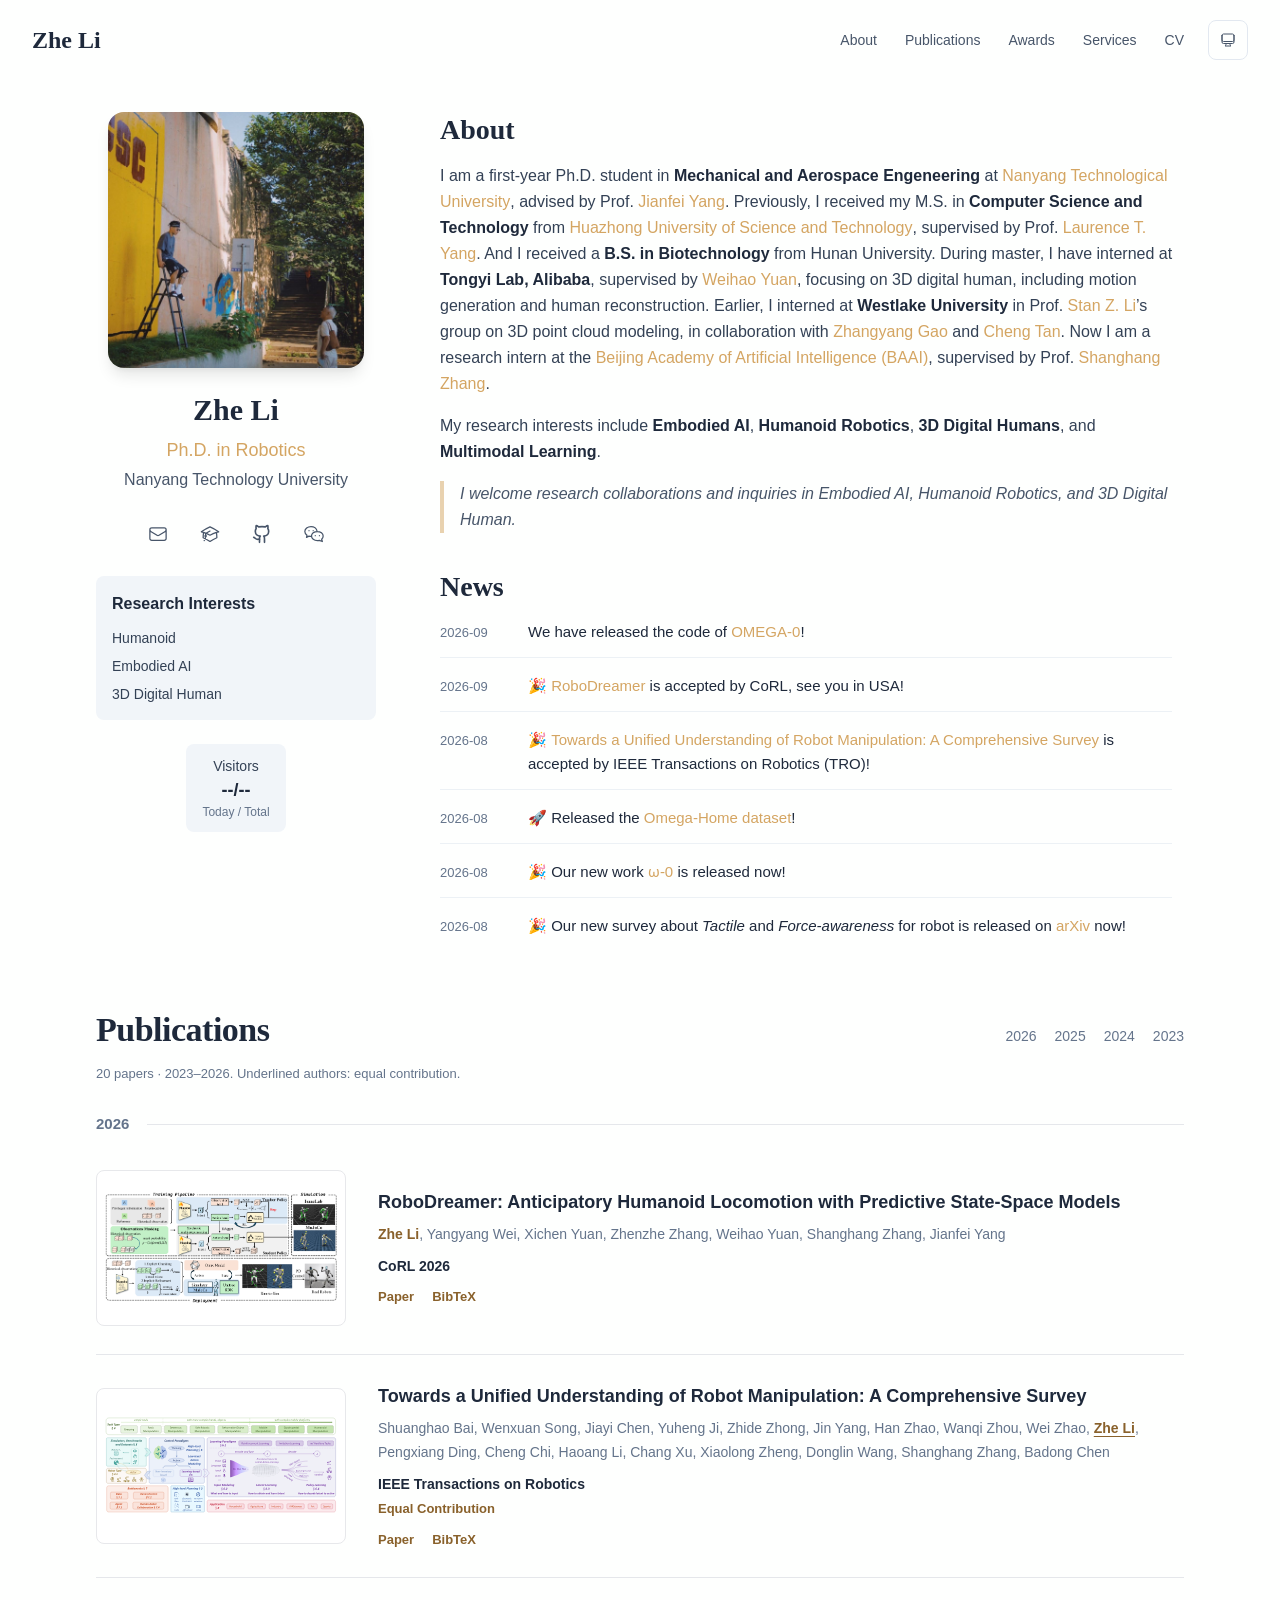
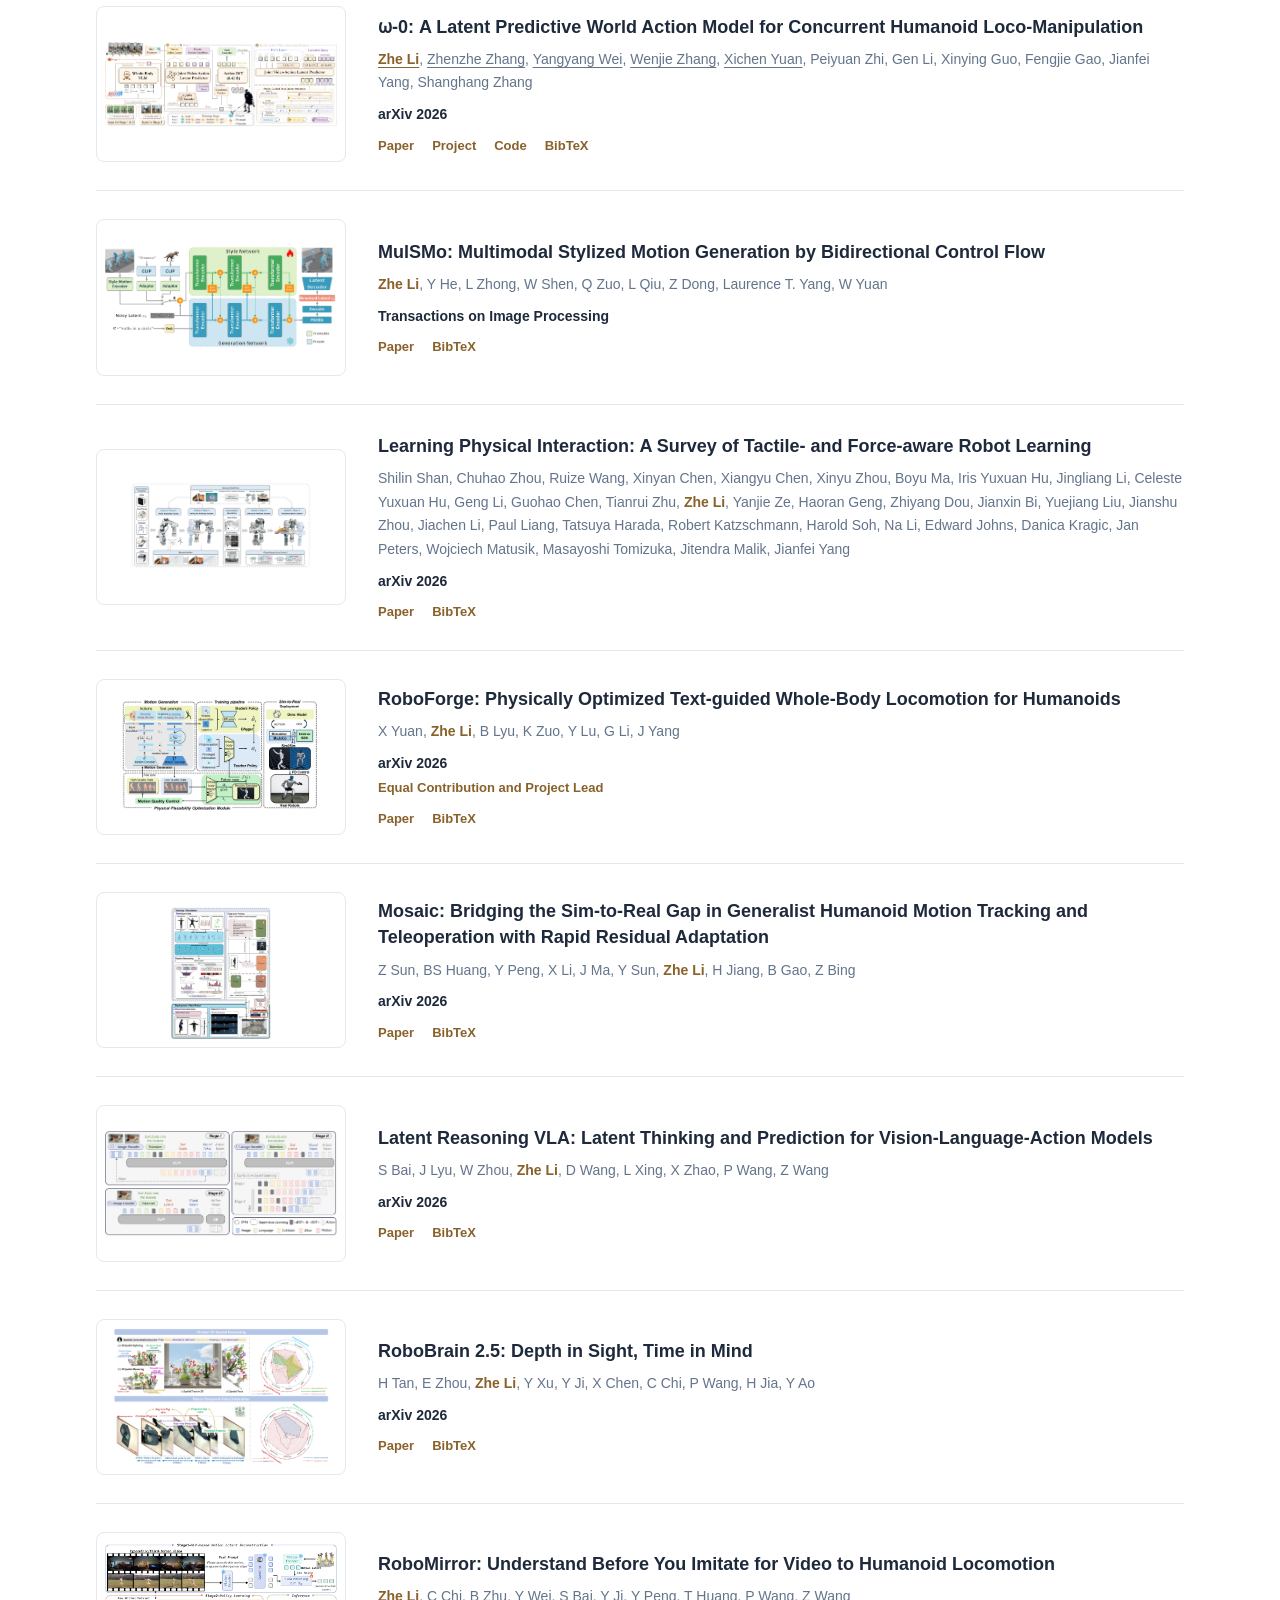
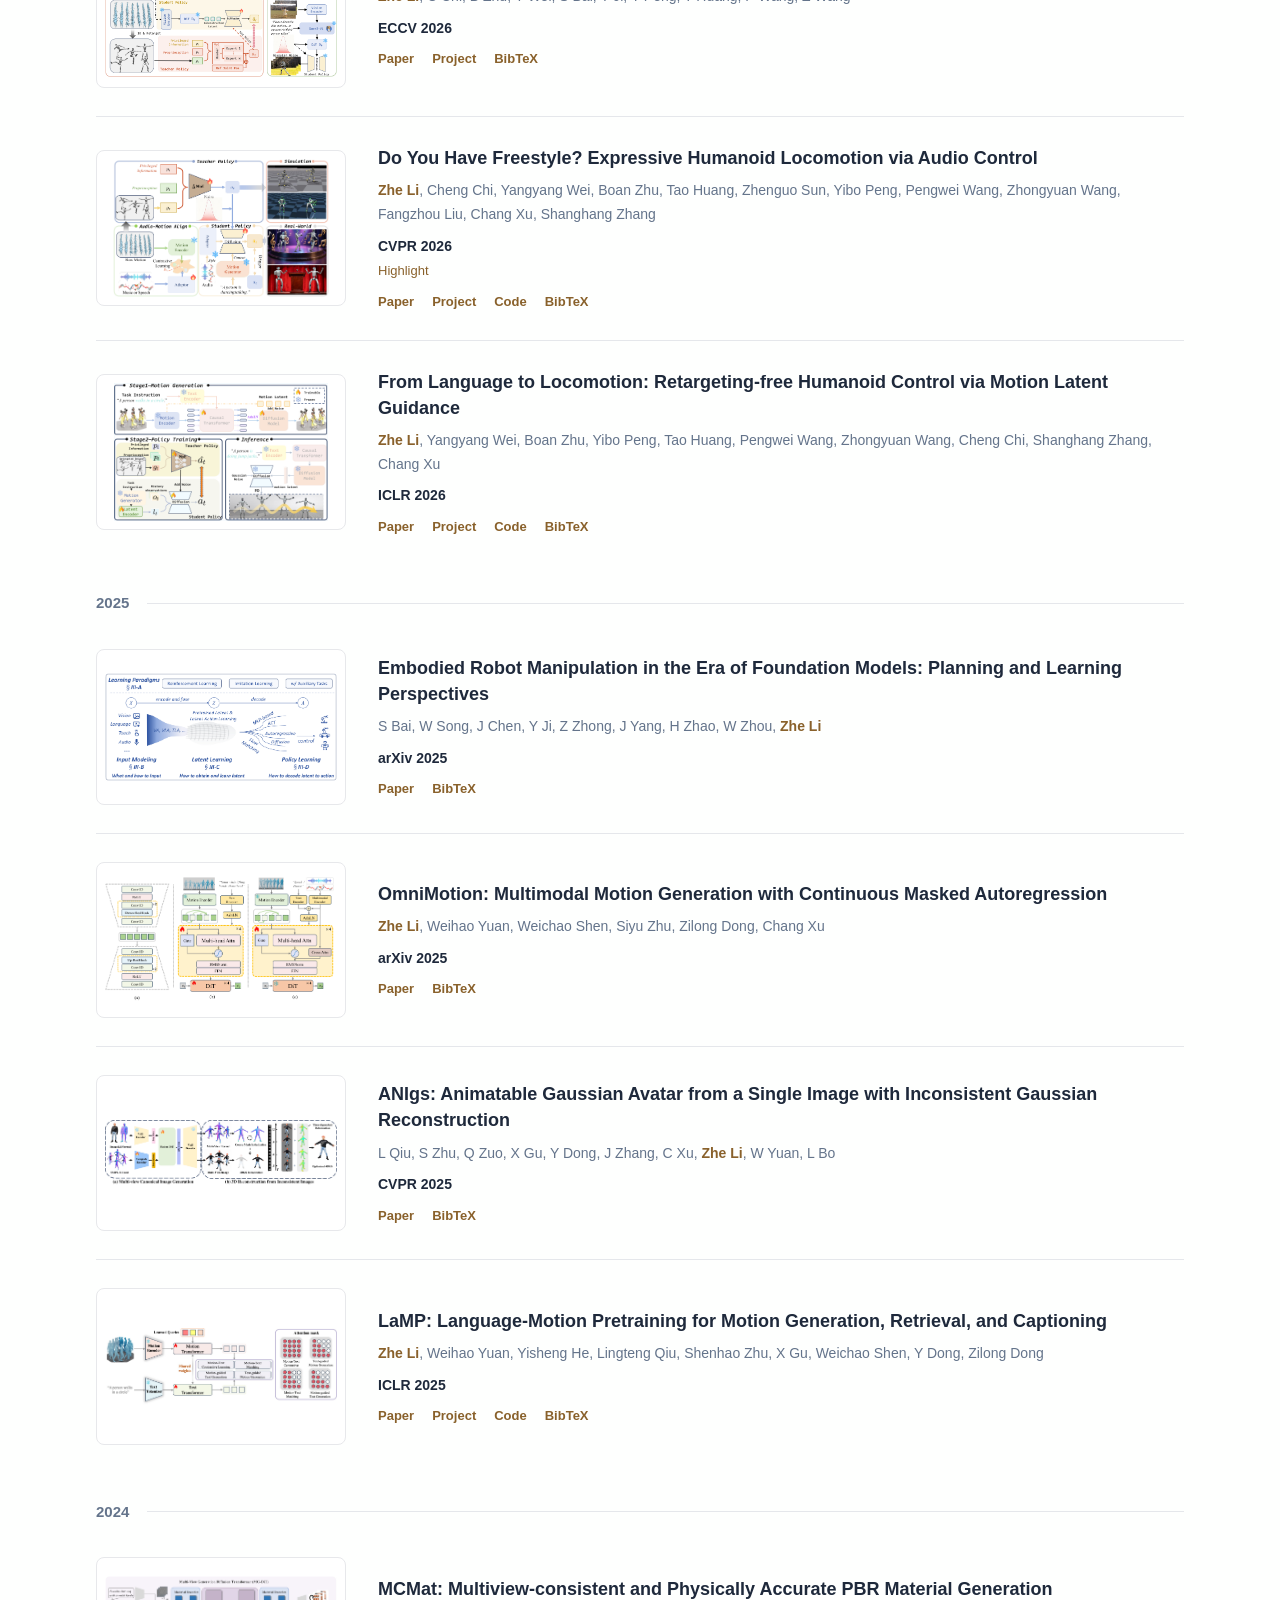
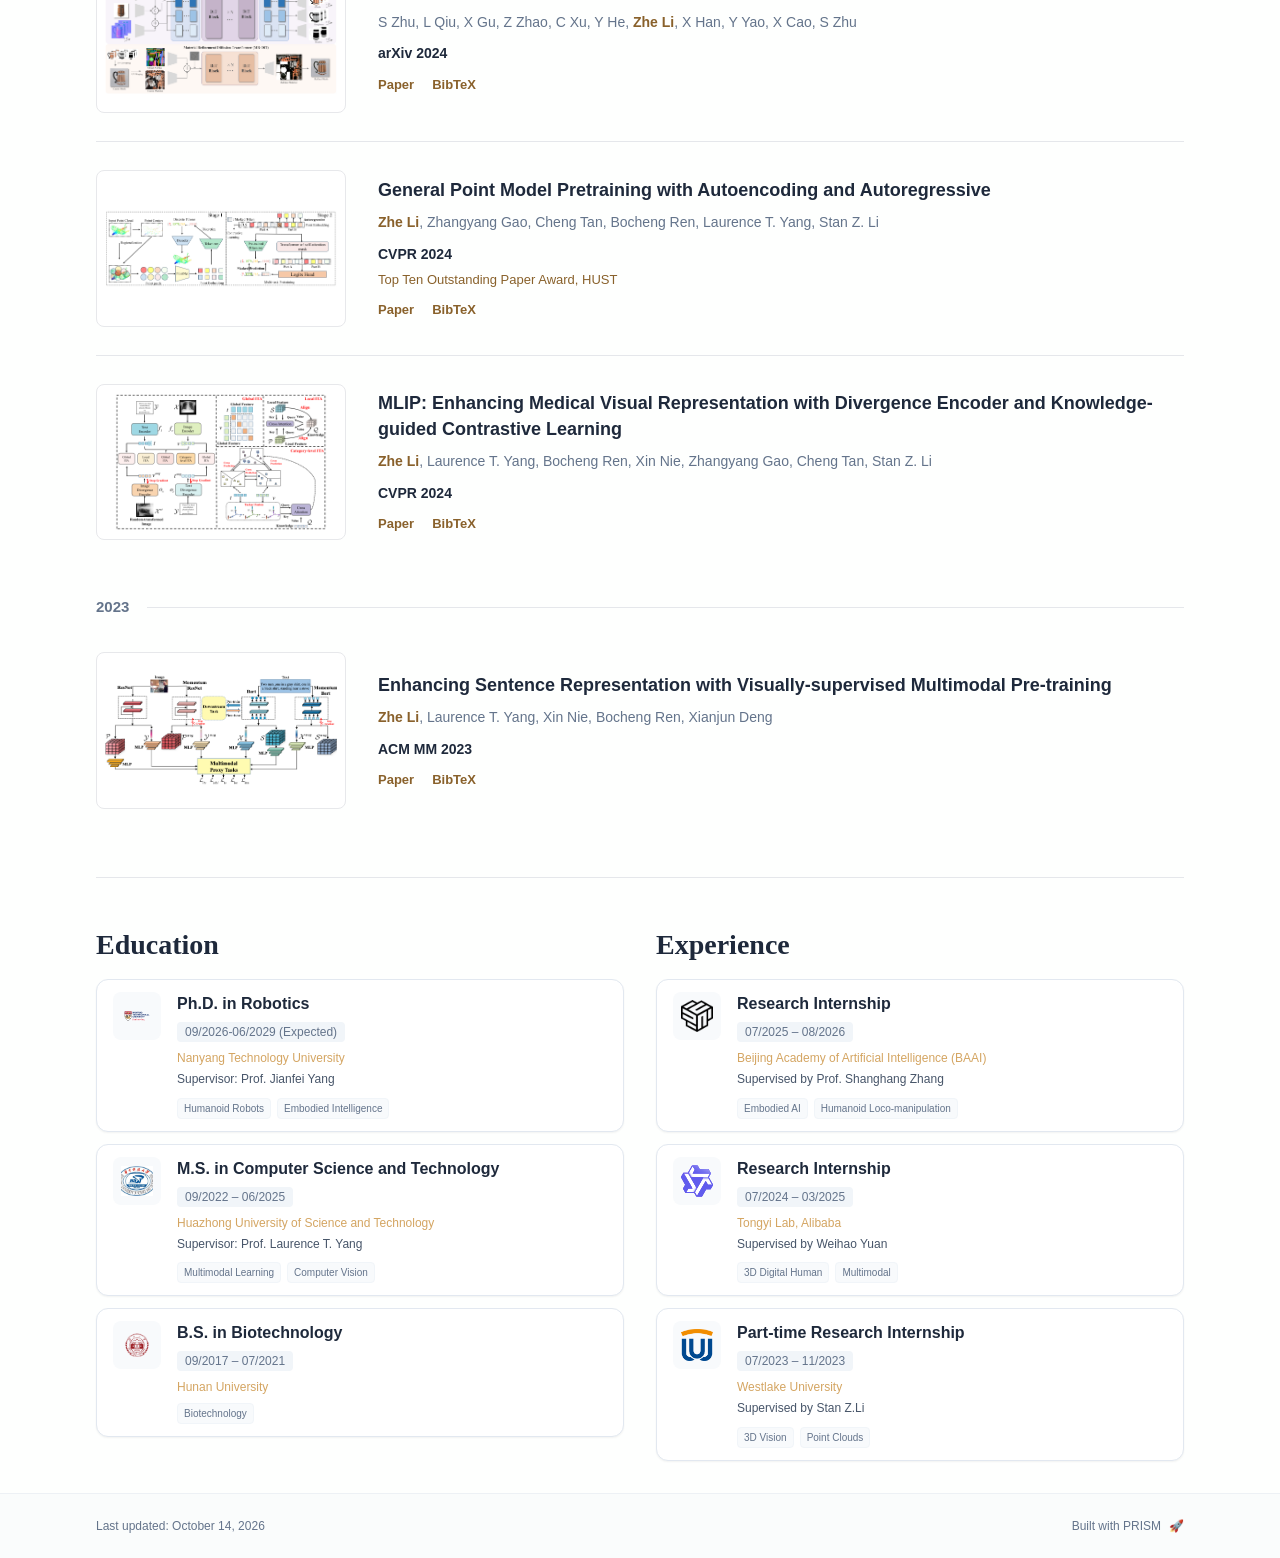
==== commit e605bc3c: "Show full Transactions on Robotics name without year" ====
--- a/index.html
+++ b/index.html
@@ -70,7 +70,7 @@
   archivePrefix = {arXiv},
   primaryClass = {cs.RO},
   url = {https://arxiv.org/pdf/2609.07096}
-}</pre></details></div></div></article><article class="pub-row" id="pub-bai2026unifiedrobotmanipulation"><a class="pub-figure" href="/papers/frameworks/bai2026unifiedrobotmanipulation.svg" target="_blank" rel="noopener noreferrer" aria-label="View framework figure: Towards a Unified Understanding of Robot Manipulation: A Comprehensive Survey"><img src="/papers/frameworks/bai2026unifiedrobotmanipulation.svg" alt="Framework overview for Towards a Unified Understanding of Robot Manipulation: A Comprehensive Survey" loading="lazy" decoding="async" width="800" height="500"/></a><div class="pub-info"><h4 class="pub-title"><a href="https://arxiv.org/abs/2510.10903" target="_blank" rel="noopener noreferrer">Towards a Unified Understanding of Robot Manipulation: A Comprehensive Survey</a></h4><p class="pub-authors">Shuanghao Bai, Wenxuan Song, Jiayi Chen, Yuheng Ji, Zhide Zhong, Jin Yang, Han Zhao, Wanqi Zhou, Wei Zhao, <strong class="pub-self"><span class="pub-equal">Zhe Li</span></strong>, Pengxiang Ding, Cheng Chi, Haoang Li, Chang Xu, Xiaolong Zheng, Donglin Wang, Shanghang Zhang, Badong Chen</p><p class="pub-venue" title="IEEE Transactions on Robotics (TRO)">TRO 2026</p><p class="pub-note"><strong>Equal Contribution</strong></p><div class="pub-links"><a href="https://arxiv.org/abs/2510.10903" target="_blank" rel="noopener noreferrer">Paper</a><details class="pub-citation"><summary>BibTeX</summary><pre>@article{bai2026unifiedrobotmanipulation,
+}</pre></details></div></div></article><article class="pub-row" id="pub-bai2026unifiedrobotmanipulation"><a class="pub-figure" href="/papers/frameworks/bai2026unifiedrobotmanipulation.svg" target="_blank" rel="noopener noreferrer" aria-label="View framework figure: Towards a Unified Understanding of Robot Manipulation: A Comprehensive Survey"><img src="/papers/frameworks/bai2026unifiedrobotmanipulation.svg" alt="Framework overview for Towards a Unified Understanding of Robot Manipulation: A Comprehensive Survey" loading="lazy" decoding="async" width="800" height="500"/></a><div class="pub-info"><h4 class="pub-title"><a href="https://arxiv.org/abs/2510.10903" target="_blank" rel="noopener noreferrer">Towards a Unified Understanding of Robot Manipulation: A Comprehensive Survey</a></h4><p class="pub-authors">Shuanghao Bai, Wenxuan Song, Jiayi Chen, Yuheng Ji, Zhide Zhong, Jin Yang, Han Zhao, Wanqi Zhou, Wei Zhao, <strong class="pub-self"><span class="pub-equal">Zhe Li</span></strong>, Pengxiang Ding, Cheng Chi, Haoang Li, Chang Xu, Xiaolong Zheng, Donglin Wang, Shanghang Zhang, Badong Chen</p><p class="pub-venue" title="IEEE Transactions on Robotics">IEEE Transactions on Robotics</p><p class="pub-note"><strong>Equal Contribution</strong></p><div class="pub-links"><a href="https://arxiv.org/abs/2510.10903" target="_blank" rel="noopener noreferrer">Paper</a><details class="pub-citation"><summary>BibTeX</summary><pre>@article{bai2026unifiedrobotmanipulation,
   title = {Towards a Unified Understanding of Robot Manipulation: A Comprehensive Survey},
   author = {Shuanghao Bai and Wenxuan Song and Jiayi Chen and Yuheng Ji and Zhide Zhong and Jin Yang and Han Zhao and Wanqi Zhou and Wei Zhao and Zhe Li and Pengxiang Ding and Cheng Chi and Haoang Li and Chang Xu and Xiaolong Zheng and Donglin Wang and Shanghang Zhang and Badong Chen},
   journal = {IEEE Transactions on Robotics},
@@ -194,4 +194,4 @@
   booktitle = {ACM International Conference on Multimedia (ACM MM)},
   year = {2023},
   url = {https://doi.org/10.1145/3581783.3612254}
-}</pre></details></div></div></article></section></section><!-- homepage-publications:end --><div class="homepage-background"><section id="education"><div style="opacity:0;transform:translateY(20px)"><div class="mb-4"><h1 class="text-2xl font-serif font-bold text-primary mb-4">Education</h1></div><div class="grid gap-3"><div class="bg-white dark:bg-neutral-900 py-3 px-4 rounded-xl shadow-sm border border-neutral-200 dark:border-neutral-800 hover:shadow-lg transition-all duration-200 hover:scale-[1.01] flex gap-4" style="opacity:0;transform:translateY(20px)"><div class="flex-shrink-0 w-12 h-12 flex items-center justify-center bg-neutral-50 dark:bg-neutral-800/50 rounded-lg overflow-hidden"><img alt="" class="w-8 h-8 object-contain" src="/logos/NTU.svg"/></div><div class="flex-1 min-w-0"><div class="flex justify-between items-start gap-2"><h3 class="text-base font-semibold text-primary">Ph.D. in Robotics</h3><span class="text-xs text-neutral-500 font-medium bg-neutral-100 dark:bg-neutral-800 px-2 py-0.5 rounded flex-shrink-0">09/2026-06/2029 (Expected)</span></div><p class="text-xs text-accent font-medium mb-1">Nanyang Technology University</p><p class="text-xs text-neutral-600 dark:text-neutral-500 leading-relaxed">Supervisor: Prof. Jianfei Yang</p><div class="flex flex-wrap gap-1.5 mt-2"><span class="text-[10px] text-neutral-500 bg-neutral-50 dark:bg-neutral-800/50 px-1.5 py-0.5 rounded border border-neutral-100 dark:border-neutral-800">Humanoid Robots</span><span class="text-[10px] text-neutral-500 bg-neutral-50 dark:bg-neutral-800/50 px-1.5 py-0.5 rounded border border-neutral-100 dark:border-neutral-800">Embodied Intelligence</span></div></div></div><div class="bg-white dark:bg-neutral-900 py-3 px-4 rounded-xl shadow-sm border border-neutral-200 dark:border-neutral-800 hover:shadow-lg transition-all duration-200 hover:scale-[1.01] flex gap-4" style="opacity:0;transform:translateY(20px)"><div class="flex-shrink-0 w-12 h-12 flex items-center justify-center bg-neutral-50 dark:bg-neutral-800/50 rounded-lg overflow-hidden"><img alt="" class="w-8 h-8 object-contain" src="/logos/hust.webp"/></div><div class="flex-1 min-w-0"><div class="flex justify-between items-start gap-2"><h3 class="text-base font-semibold text-primary">M.S. in Computer Science and Technology</h3><span class="text-xs text-neutral-500 font-medium bg-neutral-100 dark:bg-neutral-800 px-2 py-0.5 rounded flex-shrink-0">09/2022 – 06/2025</span></div><p class="text-xs text-accent font-medium mb-1">Huazhong University of Science and Technology</p><p class="text-xs text-neutral-600 dark:text-neutral-500 leading-relaxed">Supervisor: Prof. Laurence T. Yang</p><div class="flex flex-wrap gap-1.5 mt-2"><span class="text-[10px] text-neutral-500 bg-neutral-50 dark:bg-neutral-800/50 px-1.5 py-0.5 rounded border border-neutral-100 dark:border-neutral-800">Multimodal Learning</span><span class="text-[10px] text-neutral-500 bg-neutral-50 dark:bg-neutral-800/50 px-1.5 py-0.5 rounded border border-neutral-100 dark:border-neutral-800">Computer Vision</span></div></div></div><div class="bg-white dark:bg-neutral-900 py-3 px-4 rounded-xl shadow-sm border border-neutral-200 dark:border-neutral-800 hover:shadow-lg transition-all duration-200 hover:scale-[1.01] flex gap-4" style="opacity:0;transform:translateY(20px)"><div class="flex-shrink-0 w-12 h-12 flex items-center justify-center bg-neutral-50 dark:bg-neutral-800/50 rounded-lg overflow-hidden"><img alt="" class="w-8 h-8 object-contain" src="/logos/hnu.png"/></div><div class="flex-1 min-w-0"><div class="flex justify-between items-start gap-2"><h3 class="text-base font-semibold text-primary">B.S. in Biotechnology</h3><span class="text-xs text-neutral-500 font-medium bg-neutral-100 dark:bg-neutral-800 px-2 py-0.5 rounded flex-shrink-0">09/2017 – 07/2021</span></div><p class="text-xs text-accent font-medium mb-1">Hunan University</p><div class="flex flex-wrap gap-1.5 mt-2"><span class="text-[10px] text-neutral-500 bg-neutral-50 dark:bg-neutral-800/50 px-1.5 py-0.5 rounded border border-neutral-100 dark:border-neutral-800">Biotechnology</span></div></div></div></div></div></section><section id="experience"><div style="opacity:0;transform:translateY(20px)"><div class="mb-4"><h1 class="text-2xl font-serif font-bold text-primary mb-4">Experience</h1></div><div class="grid gap-3"><div class="bg-white dark:bg-neutral-900 py-3 px-4 rounded-xl shadow-sm border border-neutral-200 dark:border-neutral-800 hover:shadow-lg transition-all duration-200 hover:scale-[1.01] flex gap-4" style="opacity:0;transform:translateY(20px)"><div class="flex-shrink-0 w-12 h-12 flex items-center justify-center bg-neutral-50 dark:bg-neutral-800/50 rounded-lg overflow-hidden"><img alt="" class="w-8 h-8 object-contain" src="/logos/baai-2.png"/></div><div class="flex-1 min-w-0"><div class="flex justify-between items-start gap-2"><h3 class="text-base font-semibold text-primary">Research Internship</h3><span class="text-xs text-neutral-500 font-medium bg-neutral-100 dark:bg-neutral-800 px-2 py-0.5 rounded flex-shrink-0">07/2025 – 08/2026</span></div><p class="text-xs text-accent font-medium mb-1">Beijing Academy of Artificial Intelligence (BAAI)</p><p class="text-xs text-neutral-600 dark:text-neutral-500 leading-relaxed">Supervised by Prof. Shanghang Zhang</p><div class="flex flex-wrap gap-1.5 mt-2"><span class="text-[10px] text-neutral-500 bg-neutral-50 dark:bg-neutral-800/50 px-1.5 py-0.5 rounded border border-neutral-100 dark:border-neutral-800">Embodied AI</span><span class="text-[10px] text-neutral-500 bg-neutral-50 dark:bg-neutral-800/50 px-1.5 py-0.5 rounded border border-neutral-100 dark:border-neutral-800">Humanoid Loco-manipulation</span></div></div></div><div class="bg-white dark:bg-neutral-900 py-3 px-4 rounded-xl shadow-sm border border-neutral-200 dark:border-neutral-800 hover:shadow-lg transition-all duration-200 hover:scale-[1.01] flex gap-4" style="opacity:0;transform:translateY(20px)"><div class="flex-shrink-0 w-12 h-12 flex items-center justify-center bg-neutral-50 dark:bg-neutral-800/50 rounded-lg overflow-hidden"><img alt="" class="w-8 h-8 object-contain" src="/logos/tongyi-logo.svg"/></div><div class="flex-1 min-w-0"><div class="flex justify-between items-start gap-2"><h3 class="text-base font-semibold text-primary">Research Internship</h3><span class="text-xs text-neutral-500 font-medium bg-neutral-100 dark:bg-neutral-800 px-2 py-0.5 rounded flex-shrink-0">07/2024 – 03/2025</span></div><p class="text-xs text-accent font-medium mb-1">Tongyi Lab, Alibaba</p><p class="text-xs text-neutral-600 dark:text-neutral-500 leading-relaxed">Supervised by Weihao Yuan</p><div class="flex flex-wrap gap-1.5 mt-2"><span class="text-[10px] text-neutral-500 bg-neutral-50 dark:bg-neutral-800/50 px-1.5 py-0.5 rounded border border-neutral-100 dark:border-neutral-800">3D Digital Human</span><span class="text-[10px] text-neutral-500 bg-neutral-50 dark:bg-neutral-800/50 px-1.5 py-0.5 rounded border border-neutral-100 dark:border-neutral-800">Multimodal</span></div></div></div><div class="bg-white dark:bg-neutral-900 py-3 px-4 rounded-xl shadow-sm border border-neutral-200 dark:border-neutral-800 hover:shadow-lg transition-all duration-200 hover:scale-[1.01] flex gap-4" style="opacity:0;transform:translateY(20px)"><div class="flex-shrink-0 w-12 h-12 flex items-center justify-center bg-neutral-50 dark:bg-neutral-800/50 rounded-lg overflow-hidden"><img alt="" class="w-8 h-8 object-contain" src="/logos/westlake.png"/></div><div class="flex-1 min-w-0"><div class="flex justify-between items-start gap-2"><h3 class="text-base font-semibold text-primary">Part-time Research Internship</h3><span class="text-xs text-neutral-500 font-medium bg-neutral-100 dark:bg-neutral-800 px-2 py-0.5 rounded flex-shrink-0">07/2023 – 11/2023</span></div><p class="text-xs text-accent font-medium mb-1">Westlake University</p><p class="text-xs text-neutral-600 dark:text-neutral-500 leading-relaxed">Supervised by Stan Z.Li</p><div class="flex flex-wrap gap-1.5 mt-2"><span class="text-[10px] text-neutral-500 bg-neutral-50 dark:bg-neutral-800/50 px-1.5 py-0.5 rounded border border-neutral-100 dark:border-neutral-800">3D Vision</span><span class="text-[10px] text-neutral-500 bg-neutral-50 dark:bg-neutral-800/50 px-1.5 py-0.5 rounded border border-neutral-100 dark:border-neutral-800">Point Clouds</span></div></div></div></div></div></section></div></div><!--$--><!--/$--><!--$--><!--/$--></main><footer class="border-t border-neutral-200/50 bg-neutral-50/50 dark:bg-neutral-900/50 dark:border-neutral-700/50"><div class="max-w-6xl mx-auto px-4 sm:px-6 lg:px-8 py-6"><div class="flex flex-col sm:flex-row justify-between items-center gap-2"><p class="text-xs text-neutral-500">Last updated<!-- -->: <!-- -->October 14, 2026</p><p class="text-xs text-neutral-500 flex items-center"><a href="https://github.com/xyjoey/PRISM" target="_blank" rel="noopener noreferrer">Built with PRISM</a><span class="ml-2">🚀</span></p></div></div></footer></div><script src="/_next/static/chunks/webpack-679b75d1c4c2027c.js" async=""></script><script>(self.__next_f=self.__next_f||[]).push([0])</script><script>self.__next_f.push([1,"1:\"$Sreact.fragment\"\n3:I[3719,[\"461\",\"static/chunks/461-a9a5d7b05a71d978.js\",\"874\",\"static/chunks/874-6cc630662f3664af.js\",\"291\",\"static/chunks/291-e39730cc9327e39b.js\",\"177\",\"static/chunks/app/layout-bfe12c323d325dc7.js\"],\"ThemeProvider\"]\n4:I[310,[\"461\",\"static/chunks/461-a9a5d7b05a71d978.js\",\"874\",\"static/chunks/874-6cc630662f3664af.js\",\"291\",\"static/chunks/291-e39730cc9327e39b.js\",\"177\",\"static/chunks/app/layout-bfe12c323d325dc7.js\"],\"LocaleProvider\"]\n5:I[4574,[\"461\",\"static/chunks/461-a9a5d7b05a71d978.js\",\"874\",\"static/chunks/874-6cc630662f3664af.js\",\"291\",\"static/chunks/291-e39730cc9327e39b.js\",\"177\",\"static/chunks/app/layout-bfe12c323d325dc7.js\"],\"default\"]\n6:I[7555,[],\"\"]\n7:I[1295,[],\"\"]\n8:I[2548,[\"461\",\"static/chunks/461-a9a5d7b05a71d978.js\",\"874\",\"static/chunks/874-6cc630662f3664af.js\",\"291\",\"static/chunks/291-e39730cc9327e39b.js\",\"177\",\"static/chunks/app/layout-bfe12c323d325dc7.js\"],\"default\"]\n9:I[6613,[\"461\",\"static/chunks/461-a9a5d7b05a71d978.js\",\"356\",\"static/chunks/356-392387ec7740871c.js\",\"874\",\"static/chunks/874-6cc630662f3664af.js\",\"582\",\"static/chunks/582-200b6347c5bfeb0f.js\",\"974\",\"static/chunks/app/page-c99a4270ef3e5eb2.js\"],\"default\"]\nb:I[9665,[],\"MetadataBoundary\"]\nd:I[9665,[],\"OutletBoundary\"]\n10:I[4911,[],\"AsyncMetadataOutlet\"]\n12:I[9665,[],\"ViewportBoundary\"]\n14:I[6614,[],\"\"]\n:HL[\"/_next/static/css/ce5cdd52725165bf.css\",\"style\"]\n2:T57d,\n    try {\n      const cfg = {\"enabled\":true,\"locales\":[\"en\"],\"defaultLocale\":\"en\",\"mode\":\"auto\",\"fixedLocale\":\"en\",\"persist\":true,\"switcher\":true,\"labels\":{\"en\":\"English\"}};\n      const storageKey = 'locale-storage';\n      const normalize = (value) =\u003e typeof value === 'string' ? value.trim().replace('_', '-').toLowerCase() : '';\n      const matchLocale = (candidate) =\u003e {\n        const normalized = normalize(candidate);\n        if (!normalized) return null;\n        if (cfg.locales.includes(normalized)) return normalized;\n        const language = normalized.split('-')[0];\n        if (cfg.locales.includes(language)) return language;\n        return null;\n      };\n\n      let resolved = null;\n\n      if (cfg.persist) {\n        resolved = matchLocale(localStorage.getItem(storageKey));\n      }\n\n      if (!resolved) {\n        if (cfg.mode === 'fixed') {\n          resolved = cfg.fixedLocale;\n        } else {\n          resolved = matchLocale(navigator.language);\n        }\n      }\n\n      if (!resolved) {\n        resolved = cfg.defaultLocale;\n      }\n\n      const root = document.documentElement;\n      root.lang = resolved;\n      root.setAttribute('data-locale', resolved);\n\n      if (cfg.persist) {\n        localStorage.setItem(storageKey, resolved);\n      }\n    } catch (e) {\n      const root = document.documentElement;\n      root.lang = 'en';\n      root.setAttribute('data-locale', 'en');\n    }\n  a:T58d,I am a first-year Ph.D. student in **Mechanical and Aerospace Engeneering** at [Nanyang Technological University](https://www.ntu.edu.sg), advised by Prof. [Jianfei Yang](https://marsyang.site). Previously, I received my M.S. in **Computer Science and Technology** from [Huazhong University of Science and Technology](https://www.hust.edu.cn), supervised by Prof. [Laurence T. Yang](https://scholar.google.com/citations?user=a39Yz5cAAAAJ\u0026hl=en). And I received a **B.S. in Biotechnology** from Hunan University. During master, I have interned at **Tongyi Lab, Alibaba**, supervised by [Weihao Yuan](https://www.weihao-yuan.com), focusing on 3D digital human, including motion generation and human reconstruction. Earlier, I interned at **Westlake University** in Prof. [Stan Z. Li](https://www.westlake.edu.cn/faculty/stan-zq-li.html)’s group on 3D point cloud modeling, in collaboration with [Zhangyang Gao](https://gaozhangyang.github.io) and [Cheng Tan](https://chengtan9907.github.io). Now I am a research intern at the [Beijing Academy of Artificial Intelligence (BAAI)](https://www.baai.ac.cn), supervised by Prof. [Shanghang Zhang](https://www.ai.pku.edu.cn/en/info/1459/2068.htm).\n\nMy research interests include **Embodied AI**, **Humanoid Robotics**, **3D Digital Humans**, and **Multimodal Learning**.\n\u003e I welcome research collaborations and inquiries in Embodied AI, Humanoid Robotics, and 3D Digital Human.\n0:{\"P\":null,\"b\":\"9YKnNqkb7QIiKRjhQxenU\",\"p\":\"\",\"c\":[\"\",\"\"],\"i\":false,\"f\":[[[\"\",{\"children\":[\"__PAGE__\",{}]},\"$undefined\",\"$undefined\",true],[\"\",[\"$\",\"$1\",\"c\",{\"children\":[[[\"$\",\"link\",\"0\",{\"rel\":\"stylesheet\",\"href\":\"/_next/static/css/ce5cdd52725165bf.css\",\"precedence\":\"next\",\"crossOrigin\":\"$undefined\",\"nonce\":\"$undefined\"}]],[\"$\",\"html\",null,{\"lang\":\"en\",\"className\":\"scroll-smooth\",\"suppressHydrationWarning\":true,\"children\":[[\"$\",\"head\",null,{\"children\":[[\"$\",\"link\",null,{\"rel\":\"icon\",\"href\":\"/favicon.svg\",\"type\":\"image/svg+xml\"}],[\"$\",\"link\",null,{\"rel\":\"dns-prefetch\",\"href\":\"https://jialeliu.com\"}],[\"$\",\"link\",null,{\"rel\":\"preconnect\",\"href\":\"https://jialeliu.com\",\"crossOrigin\":\"\"}],[\"$\",\"link\",null,{\"rel\":\"preload\",\"as\":\"font\",\"type\":\"font/woff2\",\"href\":\"https://jialeliu.com/fonts/georgiab.woff2\",\"crossOrigin\":\"\"}],[\"$\",\"script\",null,{\"dangerouslySetInnerHTML\":{\"__html\":\"\\n              try {\\n                const theme = localStorage.getItem('theme-storage');\\n                const parsed = theme ? JSON.parse(theme) : null;\\n                const setting = parsed?.state?.theme || 'system';\\n                const prefersDark = typeof window !== 'undefined' \u0026\u0026 window.matchMedia \u0026\u0026 window.matchMedia('(prefers-color-scheme: dark)').matches;\\n                const effective = setting === 'dark' ? 'dark' : (setting === 'light' ? 'light' : (prefersDark ? 'dark' : 'light'));\\n                var root = document.documentElement;\\n                root.classList.add(effective);\\n                root.setAttribute('data-theme', effective);\\n              } catch (e) {\\n                var root = document.documentElement;\\n                root.classList.add('light');\\n                root.setAttribute('data-theme', 'light');\\n              }\\n            \"}}],[\"$\",\"script\",null,{\"dangerouslySetInnerHTML\":{\"__html\":\"$2\"}}]]}],[\"$\",\"body\",null,{\"className\":\"font-sans antialiased\",\"children\":[\"$\",\"$L3\",null,{\"children\":[\"$\",\"$L4\",null,{\"config\":{\"enabled\":true,\"locales\":[\"en\"],\"defaultLocale\":\"en\",\"mode\":\"auto\",\"fixedLocale\":\"en\",\"persist\":true,\"switcher\":true,\"labels\":{\"en\":\"English\"}},\"children\":[[\"$\",\"$L5\",null,{\"items\":[{\"title\":\"About\",\"type\":\"page\",\"target\":\"about\",\"href\":\"/\"},{\"title\":\"Publications\",\"type\":\"page\",\"target\":\"publications\",\"href\":\"/#publications\"},{\"title\":\"Awards\",\"type\":\"page\",\"target\":\"awards\",\"href\":\"/awards\"},{\"title\":\"Services\",\"type\":\"page\",\"target\":\"services\",\"href\":\"/services\"},{\"title\":\"CV\",\"type\":\"link\",\"target\":\"cv\",\"href\":\"/Zhe_Li_CV.pdf\"}],\"siteTitle\":\"Zhe Li\",\"enableOnePageMode\":false,\"i18n\":\"$0:f:0:1:1:props:children:1:props:children:1:props:children:props:children:props:config\",\"itemsByLocale\":{\"en\":[{\"title\":\"About\",\"type\":\"page\",\"target\":\"about\",\"href\":\"/\"},{\"title\":\"Publications\",\"type\":\"page\",\"target\":\"publications\",\"href\":\"/#publications\"},{\"title\":\"Awards\",\"type\":\"page\",\"target\":\"awards\",\"href\":\"/awards\"},{\"title\":\"Services\",\"type\":\"page\",\"target\":\"services\",\"href\":\"/services\"},{\"title\":\"CV\",\"type\":\"link\",\"target\":\"cv\",\"href\":\"/Zhe_Li_CV.pdf\"}]},\"siteTitleByLocale\":{\"en\":\"Zhe Li\"}}],[\"$\",\"main\",null,{\"className\":\"min-h-screen pt-16 lg:pt-20\",\"children\":[\"$\",\"$L6\",null,{\"parallelRouterKey\":\"children\",\"error\":\"$undefined\",\"errorStyles\":\"$undefined\",\"errorScripts\":\"$undefined\",\"template\":[\"$\",\"$L7\",null,{}],\"templateStyles\":\"$undefined\",\"templateScripts\":\"$undefined\",\"notFound\":[[[\"$\",\"title\",null,{\"children\":\"404: This page could not be found.\"}],[\"$\",\"div\",null,{\"style\":{\"fontFamily\":\"system-ui,\\\"Segoe UI\\\",Roboto,Helvetica,Arial,sans-serif,\\\"Apple Color Emoji\\\",\\\"Segoe UI Emoji\\\"\",\"height\":\"100vh\",\"textAlign\":\"center\",\"display\":\"flex\",\"flexDirection\":\"column\",\"alignItems\":\"center\",\"justifyContent\":\"center\"},\"children\":[\"$\",\"div\",null,{\"children\":[[\"$\",\"style\",null,{\"dangerouslySetInnerHTML\":{\"__html\":\"body{color:#000;background:#fff;margin:0}.next-error-h1{border-right:1px solid rgba(0,0,0,.3)}@media (prefers-color-scheme:dark){body{color:#fff;background:#000}.next-error-h1{border-right:1px solid rgba(255,255,255,.3)}}\"}}],[\"$\",\"h1\",null,{\"className\":\"next-error-h1\",\"style\":{\"display\":\"inline-block\",\"margin\":\"0 20px 0 0\",\"padding\":\"0 23px 0 0\",\"fontSize\":24,\"fontWeight\":500,\"verticalAlign\":\"top\",\"lineHeight\":\"49px\"},\"children\":404}],[\"$\",\"div\",null,{\"style\":{\"display\":\"inline-block\"},\"children\":[\"$\",\"h2\",null,{\"style\":{\"fontSize\":14,\"fontWeight\":400,\"lineHeight\":\"49px\",\"margin\":0},\"children\":\"This page could not be found.\"}]}]]}]}]],[]],\"forbidden\":\"$undefined\",\"unauthorized\":\"$undefined\"}]}],[\"$\",\"$L8\",null,{\"lastUpdated\":\"October 14, 2026\",\"lastUpdatedByLocale\":{\"en\":\"October 14, 2026\"},\"defaultLocale\":\"en\"}]]}]}]}]]}]]}],{\"children\":[\"__PAGE__\",[\"$\",\"$1\",\"c\",{\"children\":[[\"$\",\"$L9\",null,{\"dataByLocale\":{\"en\":{\"author\":{\"name\":\"Zhe Li\",\"title\":\"Ph.D. in Robotics\",\"institution\":\"Nanyang Technology University\",\"avatar\":\"/logos/main.jpg\"},\"social\":{\"email\":\"keycharon0122@gmail.com\",\"google_scholar\":\"https://scholar.google.com/citations?hl=en\u0026user=U8f81zQAAAAJ\",\"github\":\"https://github.com/gentlefress\",\"wechat_qr\":\"/assets/wechat-qr.jpg\"},\"features\":{\"enable_likes\":false,\"enable_one_page_mode\":false},\"enableOnePageMode\":false,\"researchInterests\":[\"Humanoid\",\"Embodied AI\",\"3D Digital Human\"],\"pagesToShow\":[{\"type\":\"about\",\"id\":\"about\",\"sections\":[{\"id\":\"about\",\"type\":\"markdown\",\"source\":\"bio.md\",\"title\":\"About\",\"content\":\"$a\"},{\"id\":\"education\",\"type\":\"card\",\"source\":\"education.toml\",\"title\":\"Education\",\"config\":{\"type\":\"card\",\"title\":\"Education\",\"description\":\"$undefined\",\"items\":[{\"title\":\"Ph.D. in Robotics\",\"subtitle\":\"Nanyang Technology University\",\"date\":\"09/2026-06/2029 (Expected)\",\"content\":\"Supervisor: Prof. Jianfei Yang\",\"image\":\"/logos/NTU.svg\",\"tags\":[\"Humanoid Robots\",\"Embodied Intelligence\"]},{\"title\":\"M.S. in Computer Science and Technology\",\"subtitle\":\"Huazhong University of Science and Technology\",\"date\":\"09/2022 – 06/2025\",\"content\":\"Supervisor: Prof. Laurence T. Yang\",\"image\":\"/logos/hust.webp\",\"tags\":[\"Multimodal Learning\",\"Computer Vision\"]},{\"title\":\"B.S. in Biotechnology\",\"subtitle\":\"Hunan University\",\"date\":\"09/2017 – 07/2021\",\"image\":\"/logos/hnu.png\",\"tags\":[\"Biotechnology\"]}]}},{\"id\":\"experience\",\"type\":\"card\",\"source\":\"experience.toml\",\"title\":\"Experience\",\"config\":{\"type\":\"card\",\"title\":\"Experience\",\"description\":\"$undefined\",\"items\":[{\"title\":\"Research Internship\",\"subtitle\":\"Beijing Academy of Artificial Intelligence (BAAI)\",\"date\":\"07/2025 – 08/2026\",\"content\":\"Supervised by Prof. Shanghang Zhang\",\"image\":\"/logos/baai-2.png\",\"tags\":[\"Embodied AI\",\"Humanoid Loco-manipulation\"]},{\"title\":\"Research Internship\",\"subtitle\":\"Tongyi Lab, Alibaba\",\"date\":\"07/2024 – 03/2025\",\"content\":\"Supervised by Weihao Yuan\",\"image\":\"/logos/tongyi-logo.svg\",\"tags\":[\"3D Digital Human\",\"Multimodal\"]},{\"title\":\"Part-time Research Internship\",\"subtitle\":\"Westlake University\",\"date\":\"07/2023 – 11/2023\",\"content\":\"Supervised by Stan Z.Li\",\"image\":\"/logos/westlake.png\",\"tags\":[\"3D Vision\",\"Point Clouds\"]}]}},{\"id\":\"news\",\"type\":\"list\",\"title\":\"News\",\"source\":\"news.toml\",\"items\":[{\"date\":\"2026-09\",\"content\":\"We have released the code of [OMEGA-0](https://github.com/gentlefress/OMEGA-0)!\"},{\"date\":\"2026-09\",\"content\":\"🎉 [RoboDreamer](https://arxiv.org/pdf/2609.07096) is accepted by CoRL, see you in USA!\"},{\"date\":\"2026-08\",\"content\":\"🎉 [Towards a Unified Understanding of Robot Manipulation: A Comprehensive Survey](https://scholar.google.com/citations?view_op=view_citation\u0026hl=zh-CN\u0026user=xhd94DIAAAAJ\u0026sortby=pubdate\u0026citation_for_view=xhd94DIAAAAJ:aqlVkmm33-oC) is accepted by IEEE Transactions on Robotics (TRO)!\"},{\"date\":\"2026-08\",\"content\":\"🚀 Released the [Omega-Home dataset](https://huggingface.co/datasets/keycharon/omega-HOME)!\"},{\"date\":\"2026-08\",\"content\":\"🎉 Our new work [ω-0](https://gentlefress.github.io/OMEGA-0_page/) is released now!\"},{\"date\":\"2026-08\",\"content\":\"🎉 Our new survey about *Tactile* and *Force-awareness* for robot is released on [arXiv](https://arxiv.org/abs/2608.07558) now!\"},{\"date\":\"2026-07\",\"content\":\"🎉 [MulSMo](https://arxiv.org/abs/2412.09901) is accepted by IEEE Transactions on Image Processing (TIP)!\"},{\"date\":\"2026-06\",\"content\":\"🎉 [RoboMirror](https://gentlefress.github.io/RoboMirror-proj/) is accepted by ECCV 2026!\"},{\"date\":\"2026-04\",\"content\":\"🌟 [RoboPerform](https://gentlefress.github.io/RoboPerform-proj/) is selected as CVPR 2026 Highlight Paper (2.98%)!\"},{\"date\":\"2026-02\",\"content\":\"🎉 [RoboPerform](https://gentlefress.github.io/RoboPerform-proj/) is accepted by CVPR 2026, see you in Denver, USA!\"},{\"date\":\"2026-01\",\"content\":\"🎉 [RoboGhost](https://gentlefress.github.io/roboghost-proj/) is accepted by ICLR 2026, see you in Rio, Brazil!\"},{\"date\":\"2025-07\",\"content\":\"💼 Research internship at BAAI, focusing on humanoid robotics with Prof. [Shanghang Zhang](https://www.ai.pku.edu.cn/en/info/1459/2068.htm).\"},{\"date\":\"2025-06\",\"content\":\"🏆 Awarded Outstanding Graduate at Huazhong University of Science and Technology.\"},{\"date\":\"2025-02\",\"content\":\"🎉 One paper is accepted by CVPR 2025, congratulations to [Lingteng Qiu](https://lingtengqiu.github.io)!\"},{\"date\":\"2025-01\",\"content\":\"🎉 [LaMP](https://aigc3d.github.io/LaMP/) is accepted by ICLR 2025, see you in Singapore!\"},{\"date\":\"2024-11\",\"content\":\"🏆 Awarded the National Scholarship.\"},{\"date\":\"2024-05\",\"content\":\"💼 Research internship at Tongyi Lab, focusing on 3D Digital Human with [Weihao Yuan](https://www.weihao-yuan.com).\"},{\"date\":\"2024-02\",\"content\":\"🎉 Two papers are accepted by CVPR 2024, see you in Seattle, USA!\"},{\"date\":\"2023-11\",\"content\":\"🏆 Awarded the National Scholarship.\"},{\"date\":\"2023-07\",\"content\":\"🎉 One paper is accepted by ACM MM 2023, see you in Ottawa, Canada!\"}]}]}],\"publicationsHtml\":\"\u003cdiv class=\\\"pub-heading\\\"\u003e\u003ch2 id=\\\"publications-heading\\\"\u003ePublications\u003c/h2\u003e\u003cnav class=\\\"pub-years\\\" aria-label=\\\"Publication years\\\"\u003e\u003ca href=\\\"#publications-2026\\\"\u003e2026\u003c/a\u003e\u003ca href=\\\"#publications-2025\\\"\u003e2025\u003c/a\u003e\u003ca href=\\\"#publications-2024\\\"\u003e2024\u003c/a\u003e\u003ca href=\\\"#publications-2023\\\"\u003e2023\u003c/a\u003e\u003c/nav\u003e\u003c/div\u003e\u003cp class=\\\"pub-intro\\\"\u003e20 papers · 2023–2026. \u003cspan\u003eUnderlined authors: equal contribution.\u003c/span\u003e\u003c/p\u003e\u003csection class=\\\"pub-year\\\" id=\\\"publications-2026\\\" aria-labelledby=\\\"publications-year-2026\\\"\u003e\u003ch3 class=\\\"pub-year-heading\\\" id=\\\"publications-year-2026\\\"\u003e2026\u003c/h3\u003e\u003carticle class=\\\"pub-row\\\" id=\\\"pub-li2026robodreamer\\\"\u003e\u003ca class=\\\"pub-figure\\\" href=\\\"/papers/frameworks/li2026robodreamer.png\\\" target=\\\"_blank\\\" rel=\\\"noopener noreferrer\\\" aria-label=\\\"View framework figure: RoboDreamer: Anticipatory Humanoid Locomotion with Predictive State-Space Models\\\"\u003e\u003cimg src=\\\"/papers/frameworks/li2026robodreamer.png\\\" alt=\\\"Framework overview for RoboDreamer: Anticipatory Humanoid Locomotion with Predictive State-Space Models\\\" loading=\\\"lazy\\\" decoding=\\\"async\\\" width=\\\"800\\\" height=\\\"500\\\"/\u003e\u003c/a\u003e\u003cdiv class=\\\"pub-info\\\"\u003e\u003ch4 class=\\\"pub-title\\\"\u003e\u003ca href=\\\"https://arxiv.org/pdf/2609.07096\\\" target=\\\"_blank\\\" rel=\\\"noopener noreferrer\\\"\u003eRoboDreamer: Anticipatory Humanoid Locomotion with Predictive State-Space Models\u003c/a\u003e\u003c/h4\u003e\u003cp class=\\\"pub-authors\\\"\u003e\u003cstrong class=\\\"pub-self\\\"\u003eZhe Li\u003c/strong\u003e, Yangyang Wei, Xichen Yuan, Zhenzhe Zhang, Weihao Yuan, Shanghang Zhang, Jianfei Yang\u003c/p\u003e\u003cp class=\\\"pub-venue\\\" title=\\\"Conference on Robot Learning (CoRL)\\\"\u003eCoRL 2026\u003c/p\u003e\u003cdiv class=\\\"pub-links\\\"\u003e\u003ca href=\\\"https://arxiv.org/pdf/2609.07096\\\" target=\\\"_blank\\\" rel=\\\"noopener noreferrer\\\"\u003ePaper\u003c/a\u003e\u003cdetails class=\\\"pub-citation\\\"\u003e\u003csummary\u003eBibTeX\u003c/summary\u003e\u003cpre\u003e@inproceedings{li2026robodreamer,\\n  title = {RoboDreamer: Anticipatory Humanoid Locomotion with Predictive State-Space Models},\\n  author = {Zhe Li and Yangyang Wei and Xichen Yuan and Zhenzhe Zhang and Weihao Yuan and Shanghang Zhang and Jianfei Yang},\\n  booktitle = {Conference on Robot Learning (CoRL)},\\n  year = {2026},\\n  eprint = {2609.07096},\\n  archivePrefix = {arXiv},\\n  primaryClass = {cs.RO},\\n  url = {https://arxiv.org/pdf/2609.07096}\\n}\u003c/pre\u003e\u003c/details\u003e\u003c/div\u003e\u003c/div\u003e\u003c/article\u003e\u003carticle class=\\\"pub-row\\\" id=\\\"pub-bai2026unifiedrobotmanipulation\\\"\u003e\u003ca class=\\\"pub-figure\\\" href=\\\"/papers/frameworks/bai2026unifiedrobotmanipulation.svg\\\" target=\\\"_blank\\\" rel=\\\"noopener noreferrer\\\" aria-label=\\\"View framework figure: Towards a Unified Understanding of Robot Manipulation: A Comprehensive Survey\\\"\u003e\u003cimg src=\\\"/papers/frameworks/bai2026unifiedrobotmanipulation.svg\\\" alt=\\\"Framework overview for Towards a Unified Understanding of Robot Manipulation: A Comprehensive Survey\\\" loading=\\\"lazy\\\" decoding=\\\"async\\\" width=\\\"800\\\" height=\\\"500\\\"/\u003e\u003c/a\u003e\u003cdiv class=\\\"pub-info\\\"\u003e\u003ch4 class=\\\"pub-title\\\"\u003e\u003ca href=\\\"https://arxiv.org/abs/2510.10903\\\" target=\\\"_blank\\\" rel=\\\"noopener noreferrer\\\"\u003eTowards a Unified Understanding of Robot Manipulation: A Comprehensive Survey\u003c/a\u003e\u003c/h4\u003e\u003cp class=\\\"pub-authors\\\"\u003eShuanghao Bai, Wenxuan Song, Jiayi Chen, Yuheng Ji, Zhide Zhong, Jin Yang, Han Zhao, Wanqi Zhou, Wei Zhao, \u003cstrong class=\\\"pub-self\\\"\u003e\u003cspan class=\\\"pub-equal\\\"\u003eZhe Li\u003c/span\u003e\u003c/strong\u003e, Pengxiang Ding, Cheng Chi, Haoang Li, Chang Xu, Xiaolong Zheng, Donglin Wang, Shanghang Zhang, Badong Chen\u003c/p\u003e\u003cp class=\\\"pub-venue\\\" title=\\\"IEEE Transactions on Robotics (TRO)\\\"\u003eTRO 2026\u003c/p\u003e\u003cp class=\\\"pub-note\\\"\u003e\u003cstrong\u003eEqual Contribution\u003c/strong\u003e\u003c/p\u003e\u003cdiv class=\\\"pub-links\\\"\u003e\u003ca href=\\\"https://arxiv.org/abs/2510.10903\\\" target=\\\"_blank\\\" rel=\\\"noopener noreferrer\\\"\u003ePaper\u003c/a\u003e\u003cdetails class=\\\"pub-citation\\\"\u003e\u003csummary\u003eBibTeX\u003c/summary\u003e\u003cpre\u003e@article{bai2026unifiedrobotmanipulation,\\n  title = {Towards a Unified Understanding of Robot Manipulation: A Comprehensive Survey},\\n  author = {Shuanghao Bai and Wenxuan Song and Jiayi Chen and Yuheng Ji and Zhide Zhong and Jin Yang and Han Zhao and Wanqi Zhou and Wei Zhao and Zhe Li and Pengxiang Ding and Cheng Chi and Haoang Li and Chang Xu and Xiaolong Zheng and Donglin Wang and Shanghang Zhang and Badong Chen},\\n  journal = {IEEE Transactions on Robotics},\\n  year = {2026},\\n  note = {Accepted},\\n  eprint = {2510.10903},\\n  archivePrefix = {arXiv},\\n  primaryClass = {cs.RO},\\n  url = {https://arxiv.org/abs/2510.10903}\\n}\u003c/pre\u003e\u003c/details\u003e\u003c/div\u003e\u003c/div\u003e\u003c/article\u003e\u003carticle class=\\\"pub-row\\\" id=\\\"pub-li2026omega0latentpredictiveworld\\\"\u003e\u003ca class=\\\"pub-figure\\\" href=\\\"/papers/frameworks/li2026omega0latentpredictiveworld.png\\\" target=\\\"_blank\\\" rel=\\\"noopener noreferrer\\\" aria-label=\\\"View framework figure: ω-0: A Latent Predictive World Action Model for Concurrent Humanoid Loco-Manipulation\\\"\u003e\u003cimg src=\\\"/papers/frameworks/li2026omega0latentpredictiveworld.png\\\" alt=\\\"Framework overview for ω-0: A Latent Predictive World Action Model for Concurrent Humanoid Loco-Manipulation\\\" loading=\\\"lazy\\\" decoding=\\\"async\\\" width=\\\"800\\\" height=\\\"500\\\"/\u003e\u003c/a\u003e\u003cdiv class=\\\"pub-info\\\"\u003e\u003ch4 class=\\\"pub-title\\\"\u003e\u003ca href=\\\"https://gentlefress.github.io/OMEGA-0_page/\\\" target=\\\"_blank\\\" rel=\\\"noopener noreferrer\\\"\u003eω-0: A Latent Predictive World Action Model for Concurrent Humanoid Loco-Manipulation\u003c/a\u003e\u003c/h4\u003e\u003cp class=\\\"pub-authors\\\"\u003e\u003cstrong class=\\\"pub-self\\\"\u003e\u003cspan class=\\\"pub-equal\\\"\u003eZhe Li\u003c/span\u003e\u003c/strong\u003e, \u003cspan class=\\\"pub-equal\\\"\u003eZhenzhe Zhang\u003c/span\u003e, \u003cspan class=\\\"pub-equal\\\"\u003eYangyang Wei\u003c/span\u003e, \u003cspan class=\\\"pub-equal\\\"\u003eWenjie Zhang\u003c/span\u003e, \u003cspan class=\\\"pub-equal\\\"\u003eXichen Yuan\u003c/span\u003e, Peiyuan Zhi, Gen Li, Xinying Guo, Fengjie Gao, Jianfei Yang, Shanghang Zhang\u003c/p\u003e\u003cp class=\\\"pub-venue\\\" title=\\\"arXiv\\\"\u003earXiv 2026\u003c/p\u003e\u003cdiv class=\\\"pub-links\\\"\u003e\u003ca href=\\\"https://arxiv.org/abs/2608.06375\\\" target=\\\"_blank\\\" rel=\\\"noopener noreferrer\\\"\u003ePaper\u003c/a\u003e\u003ca href=\\\"https://gentlefress.github.io/OMEGA-0_page/\\\" target=\\\"_blank\\\" rel=\\\"noopener noreferrer\\\"\u003eProject\u003c/a\u003e\u003ca href=\\\"https://github.com/gentlefress/OMEGA-0\\\" target=\\\"_blank\\\" rel=\\\"noopener noreferrer\\\"\u003eCode\u003c/a\u003e\u003cdetails class=\\\"pub-citation\\\"\u003e\u003csummary\u003eBibTeX\u003c/summary\u003e\u003cpre\u003e@misc{li2026omega0latentpredictiveworld,\\n  title = {{ω-0}: A Latent Predictive World Action Model for Concurrent Humanoid Loco-Manipulation},\\n  author = {Zhe Li and Zhenzhe Zhang and Yangyang Wei and Wenjie Zhang and Xichen Yuan and Peiyuan Zhi and Gen Li and Xinying Guo and Fengjie Gao and Jianfei Yang and Shanghang Zhang},\\n  year = {2026},\\n  eprint = {2608.06375},\\n  archivePrefix = {arXiv},\\n  primaryClass = {cs.RO},\\n  url = {https://arxiv.org/abs/2608.06375}\\n}\u003c/pre\u003e\u003c/details\u003e\u003c/div\u003e\u003c/div\u003e\u003c/article\u003e\u003carticle class=\\\"pub-row\\\" id=\\\"pub-li2024mulsmo\\\"\u003e\u003ca class=\\\"pub-figure\\\" href=\\\"/papers/frameworks/li2024mulsmo.png\\\" target=\\\"_blank\\\" rel=\\\"noopener noreferrer\\\" aria-label=\\\"View framework figure: MulSMo: Multimodal Stylized Motion Generation by Bidirectional Control Flow\\\"\u003e\u003cimg src=\\\"/papers/frameworks/li2024mulsmo.png\\\" alt=\\\"Framework overview for MulSMo: Multimodal Stylized Motion Generation by Bidirectional Control Flow\\\" loading=\\\"lazy\\\" decoding=\\\"async\\\" width=\\\"800\\\" height=\\\"500\\\"/\u003e\u003c/a\u003e\u003cdiv class=\\\"pub-info\\\"\u003e\u003ch4 class=\\\"pub-title\\\"\u003e\u003ca href=\\\"https://arxiv.org/abs/2412.09901\\\" target=\\\"_blank\\\" rel=\\\"noopener noreferrer\\\"\u003eMulSMo: Multimodal Stylized Motion Generation by Bidirectional Control Flow\u003c/a\u003e\u003c/h4\u003e\u003cp class=\\\"pub-authors\\\"\u003e\u003cstrong class=\\\"pub-self\\\"\u003eZhe Li\u003c/strong\u003e, Y He, L Zhong, W Shen, Q Zuo, L Qiu, Z Dong, Laurence T. Yang, W Yuan\u003c/p\u003e\u003cp class=\\\"pub-venue\\\" title=\\\"Transactions on Image Processing\\\"\u003eTransactions on Image Processing\u003c/p\u003e\u003cdiv class=\\\"pub-links\\\"\u003e\u003ca href=\\\"https://arxiv.org/abs/2412.09901\\\" target=\\\"_blank\\\" rel=\\\"noopener noreferrer\\\"\u003ePaper\u003c/a\u003e\u003cdetails class=\\\"pub-citation\\\"\u003e\u003csummary\u003eBibTeX\u003c/summary\u003e\u003cpre\u003e@article{li2024mulsmo,\\n  title = {{MulSMo}: Multimodal Stylized Motion Generation by Bidirectional Control Flow},\\n  author = {Zhe Li and Y He and L Zhong and W Shen and Q Zuo and L Qiu and Z Dong and Laurence T. Yang and W Yuan},\\n  year = {2026},\\n  journal = {IEEE Transactions on Image Processing},\\n  url = {https://arxiv.org/abs/2412.09901}\\n}\u003c/pre\u003e\u003c/details\u003e\u003c/div\u003e\u003c/div\u003e\u003c/article\u003e\u003carticle class=\\\"pub-row\\\" id=\\\"pub-shan2026learningphysicalinteractionsurvey\\\"\u003e\u003ca class=\\\"pub-figure\\\" href=\\\"/papers/frameworks/shan2026learningphysicalinteractionsurvey.png\\\" target=\\\"_blank\\\" rel=\\\"noopener noreferrer\\\" aria-label=\\\"View framework figure: Learning Physical Interaction: A Survey of Tactile- and Force-aware Robot Learning\\\"\u003e\u003cimg src=\\\"/papers/frameworks/shan2026learningphysicalinteractionsurvey.png\\\" alt=\\\"Framework overview for Learning Physical Interaction: A Survey of Tactile- and Force-aware Robot Learning\\\" loading=\\\"lazy\\\" decoding=\\\"async\\\" width=\\\"800\\\" height=\\\"500\\\"/\u003e\u003c/a\u003e\u003cdiv class=\\\"pub-info\\\"\u003e\u003ch4 class=\\\"pub-title\\\"\u003e\u003ca href=\\\"https://arxiv.org/abs/2608.07558\\\" target=\\\"_blank\\\" rel=\\\"noopener noreferrer\\\"\u003eLearning Physical Interaction: A Survey of Tactile- and Force-aware Robot Learning\u003c/a\u003e\u003c/h4\u003e\u003cp class=\\\"pub-authors\\\"\u003eShilin Shan, Chuhao Zhou, Ruize Wang, Xinyan Chen, Xiangyu Chen, Xinyu Zhou, Boyu Ma, Iris Yuxuan Hu, Jingliang Li, Celeste Yuxuan Hu, Geng Li, Guohao Chen, Tianrui Zhu, \u003cstrong class=\\\"pub-self\\\"\u003eZhe Li\u003c/strong\u003e, Yanjie Ze, Haoran Geng, Zhiyang Dou, Jianxin Bi, Yuejiang Liu, Jianshu Zhou, Jiachen Li, Paul Liang, Tatsuya Harada, Robert Katzschmann, Harold Soh, Na Li, Edward Johns, Danica Kragic, Jan Peters, Wojciech Matusik, Masayoshi Tomizuka, Jitendra Malik, Jianfei Yang\u003c/p\u003e\u003cp class=\\\"pub-venue\\\" title=\\\"arXiv\\\"\u003earXiv 2026\u003c/p\u003e\u003cdiv class=\\\"pub-links\\\"\u003e\u003ca href=\\\"https://arxiv.org/abs/2608.07558\\\" target=\\\"_blank\\\" rel=\\\"noopener noreferrer\\\"\u003ePaper\u003c/a\u003e\u003cdetails class=\\\"pub-citation\\\"\u003e\u003csummary\u003eBibTeX\u003c/summary\u003e\u003cpre\u003e@misc{shan2026learningphysicalinteractionsurvey,\\n  title = {Learning Physical Interaction: A Survey of Tactile- and Force-aware Robot Learning},\\n  author = {Shilin Shan and Chuhao Zhou and Ruize Wang and Xinyan Chen and Xiangyu Chen and Xinyu Zhou and Boyu Ma and Iris Yuxuan Hu and Jingliang Li and Celeste Yuxuan Hu and Geng Li and Guohao Chen and Tianrui Zhu and Zhe Li and Yanjie Ze and Haoran Geng and Zhiyang Dou and Jianxin Bi and Yuejiang Liu and Jianshu Zhou and Jiachen Li and Paul Liang and Tatsuya Harada and Robert Katzschmann and Harold Soh and Na Li and Edward Johns and Danica Kragic and Jan Peters and Wojciech Matusik and Masayoshi Tomizuka and Jitendra Malik and Jianfei Yang},\\n  year = {2026},\\n  eprint = {2608.07558},\\n  archivePrefix = {arXiv},\\n  primaryClass = {cs.RO},\\n  url = {https://arxiv.org/abs/2608.07558}\\n}\u003c/pre\u003e\u003c/details\u003e\u003c/div\u003e\u003c/div\u003e\u003c/article\u003e\u003carticle class=\\\"pub-row\\\" id=\\\"pub-yuan2026roboforge\\\"\u003e\u003ca class=\\\"pub-figure\\\" href=\\\"/papers/frameworks/yuan2026roboforge.png\\\" target=\\\"_blank\\\" rel=\\\"noopener noreferrer\\\" aria-label=\\\"View framework figure: RoboForge: Physically Optimized Text-guided Whole-Body Locomotion for Humanoids\\\"\u003e\u003cimg src=\\\"/papers/frameworks/yuan2026roboforge.png\\\" alt=\\\"Framework overview for RoboForge: Physically Optimized Text-guided Whole-Body Locomotion for Humanoids\\\" loading=\\\"lazy\\\" decoding=\\\"async\\\" width=\\\"800\\\" height=\\\"500\\\"/\u003e\u003c/a\u003e\u003cdiv class=\\\"pub-info\\\"\u003e\u003ch4 class=\\\"pub-title\\\"\u003e\u003ca href=\\\"https://arxiv.org/abs/2603.17927\\\" target=\\\"_blank\\\" rel=\\\"noopener noreferrer\\\"\u003eRoboForge: Physically Optimized Text-guided Whole-Body Locomotion for Humanoids\u003c/a\u003e\u003c/h4\u003e\u003cp class=\\\"pub-authors\\\"\u003eX Yuan, \u003cstrong class=\\\"pub-self\\\"\u003eZhe Li\u003c/strong\u003e, B Lyu, K Zuo, Y Lu, G Li, J Yang\u003c/p\u003e\u003cp class=\\\"pub-venue\\\" title=\\\"arXiv preprint arXiv:2603.17927\\\"\u003earXiv 2026\u003c/p\u003e\u003cp class=\\\"pub-note\\\"\u003e\u003cstrong\u003eEqual Contribution and Project Lead\u003c/strong\u003e\u003c/p\u003e\u003cdiv class=\\\"pub-links\\\"\u003e\u003ca href=\\\"https://arxiv.org/abs/2603.17927\\\" target=\\\"_blank\\\" rel=\\\"noopener noreferrer\\\"\u003ePaper\u003c/a\u003e\u003cdetails class=\\\"pub-citation\\\"\u003e\u003csummary\u003eBibTeX\u003c/summary\u003e\u003cpre\u003e@misc{yuan2026roboforge,\\n  title = {{RoboForge}: Physically Optimized Text-guided Whole-Body Locomotion for Humanoids},\\n  author = {X Yuan and Zhe Li and B Lyu and K Zuo and Y Lu and G Li and J Yang},\\n  year = {2026},\\n  journal = {arXiv preprint arXiv:2603.17927},\\n  url = {https://arxiv.org/abs/2603.17927}\\n}\u003c/pre\u003e\u003c/details\u003e\u003c/div\u003e\u003c/div\u003e\u003c/article\u003e\u003carticle class=\\\"pub-row\\\" id=\\\"pub-sun2026mosaic\\\"\u003e\u003ca class=\\\"pub-figure\\\" href=\\\"/papers/frameworks/sun2026mosaic.png\\\" target=\\\"_blank\\\" rel=\\\"noopener noreferrer\\\" aria-label=\\\"View framework figure: Mosaic: Bridging the Sim-to-Real Gap in Generalist Humanoid Motion Tracking and Teleoperation with Rapid Residual Adaptation\\\"\u003e\u003cimg src=\\\"/papers/frameworks/sun2026mosaic.png\\\" alt=\\\"Framework overview for Mosaic: Bridging the Sim-to-Real Gap in Generalist Humanoid Motion Tracking and Teleoperation with Rapid Residual Adaptation\\\" loading=\\\"lazy\\\" decoding=\\\"async\\\" width=\\\"800\\\" height=\\\"500\\\"/\u003e\u003c/a\u003e\u003cdiv class=\\\"pub-info\\\"\u003e\u003ch4 class=\\\"pub-title\\\"\u003e\u003ca href=\\\"https://arxiv.org/abs/2602.08594\\\" target=\\\"_blank\\\" rel=\\\"noopener noreferrer\\\"\u003eMosaic: Bridging the Sim-to-Real Gap in Generalist Humanoid Motion Tracking and Teleoperation with Rapid Residual Adaptation\u003c/a\u003e\u003c/h4\u003e\u003cp class=\\\"pub-authors\\\"\u003eZ Sun, BS Huang, Y Peng, X Li, J Ma, Y Sun, \u003cstrong class=\\\"pub-self\\\"\u003eZhe Li\u003c/strong\u003e, H Jiang, B Gao, Z Bing\u003c/p\u003e\u003cp class=\\\"pub-venue\\\" title=\\\"arXiv preprint arXiv:2602.08594\\\"\u003earXiv 2026\u003c/p\u003e\u003cdiv class=\\\"pub-links\\\"\u003e\u003ca href=\\\"https://arxiv.org/abs/2602.08594\\\" target=\\\"_blank\\\" rel=\\\"noopener noreferrer\\\"\u003ePaper\u003c/a\u003e\u003cdetails class=\\\"pub-citation\\\"\u003e\u003csummary\u003eBibTeX\u003c/summary\u003e\u003cpre\u003e@misc{sun2026mosaic,\\n  title = {{Mosaic}: Bridging the Sim-to-Real Gap in Generalist Humanoid Motion Tracking and Teleoperation with Rapid Residual Adaptation},\\n  author = {Z Sun and BS Huang and Y Peng and X Li and J Ma and Y Sun and Zhe Li and H Jiang and B Gao and Z Bing},\\n  year = {2026},\\n  journal = {arXiv preprint arXiv:2602.08594},\\n  url = {https://arxiv.org/abs/2602.08594}\\n}\u003c/pre\u003e\u003c/details\u003e\u003c/div\u003e\u003c/div\u003e\u003c/article\u003e\u003carticle class=\\\"pub-row\\\" id=\\\"pub-bai2026latentvla\\\"\u003e\u003ca class=\\\"pub-figure\\\" href=\\\"/papers/frameworks/bai2026latentvla.png\\\" target=\\\"_blank\\\" rel=\\\"noopener noreferrer\\\" aria-label=\\\"View framework figure: Latent Reasoning VLA: Latent Thinking and Prediction for Vision-Language-Action Models\\\"\u003e\u003cimg src=\\\"/papers/frameworks/bai2026latentvla.png\\\" alt=\\\"Framework overview for Latent Reasoning VLA: Latent Thinking and Prediction for Vision-Language-Action Models\\\" loading=\\\"lazy\\\" decoding=\\\"async\\\" width=\\\"800\\\" height=\\\"500\\\"/\u003e\u003c/a\u003e\u003cdiv class=\\\"pub-info\\\"\u003e\u003ch4 class=\\\"pub-title\\\"\u003e\u003ca href=\\\"https://arxiv.org/abs/2602.01166\\\" target=\\\"_blank\\\" rel=\\\"noopener noreferrer\\\"\u003eLatent Reasoning VLA: Latent Thinking and Prediction for Vision-Language-Action Models\u003c/a\u003e\u003c/h4\u003e\u003cp class=\\\"pub-authors\\\"\u003eS Bai, J Lyu, W Zhou, \u003cstrong class=\\\"pub-self\\\"\u003eZhe Li\u003c/strong\u003e, D Wang, L Xing, X Zhao, P Wang, Z Wang\u003c/p\u003e\u003cp class=\\\"pub-venue\\\" title=\\\"arXiv preprint arXiv:2602.01166\\\"\u003earXiv 2026\u003c/p\u003e\u003cdiv class=\\\"pub-links\\\"\u003e\u003ca href=\\\"https://arxiv.org/abs/2602.01166\\\" target=\\\"_blank\\\" rel=\\\"noopener noreferrer\\\"\u003ePaper\u003c/a\u003e\u003cdetails class=\\\"pub-citation\\\"\u003e\u003csummary\u003eBibTeX\u003c/summary\u003e\u003cpre\u003e@misc{bai2026latentvla,\\n  title = {Latent Reasoning {VLA}: Latent Thinking and Prediction for Vision-Language-Action Models},\\n  author = {S Bai and J Lyu and W Zhou and Zhe Li and D Wang and L Xing and X Zhao and P Wang and Z Wang},\\n  year = {2026},\\n  journal = {arXiv preprint arXiv:2602.01166},\\n  url = {https://arxiv.org/abs/2602.01166}\\n}\u003c/pre\u003e\u003c/details\u003e\u003c/div\u003e\u003c/div\u003e\u003c/article\u003e\u003carticle class=\\\"pub-row\\\" id=\\\"pub-tan2026robobrain\\\"\u003e\u003ca class=\\\"pub-figure\\\" href=\\\"/papers/frameworks/tan2026robobrain.png\\\" target=\\\"_blank\\\" rel=\\\"noopener noreferrer\\\" aria-label=\\\"View framework figure: RoboBrain 2.5: Depth in Sight, Time in Mind\\\"\u003e\u003cimg src=\\\"/papers/frameworks/tan2026robobrain.png\\\" alt=\\\"Framework overview for RoboBrain 2.5: Depth in Sight, Time in Mind\\\" loading=\\\"lazy\\\" decoding=\\\"async\\\" width=\\\"800\\\" height=\\\"500\\\"/\u003e\u003c/a\u003e\u003cdiv class=\\\"pub-info\\\"\u003e\u003ch4 class=\\\"pub-title\\\"\u003e\u003ca href=\\\"https://arxiv.org/abs/2601.14352\\\" target=\\\"_blank\\\" rel=\\\"noopener noreferrer\\\"\u003eRoboBrain 2.5: Depth in Sight, Time in Mind\u003c/a\u003e\u003c/h4\u003e\u003cp class=\\\"pub-authors\\\"\u003eH Tan, E Zhou, \u003cstrong class=\\\"pub-self\\\"\u003eZhe Li\u003c/strong\u003e, Y Xu, Y Ji, X Chen, C Chi, P Wang, H Jia, Y Ao\u003c/p\u003e\u003cp class=\\\"pub-venue\\\" title=\\\"arXiv preprint arXiv:2601.14352\\\"\u003earXiv 2026\u003c/p\u003e\u003cdiv class=\\\"pub-links\\\"\u003e\u003ca href=\\\"https://arxiv.org/abs/2601.14352\\\" target=\\\"_blank\\\" rel=\\\"noopener noreferrer\\\"\u003ePaper\u003c/a\u003e\u003cdetails class=\\\"pub-citation\\\"\u003e\u003csummary\u003eBibTeX\u003c/summary\u003e\u003cpre\u003e@misc{tan2026robobrain,\\n  title = {{RoboBrain} 2.5: Depth in Sight, Time in Mind},\\n  author = {H Tan and E Zhou and Zhe Li and Y Xu and Y Ji and X Chen and C Chi and P Wang and H Jia and Y Ao},\\n  year = {2026},\\n  journal = {arXiv preprint arXiv:2601.14352},\\n  url = {https://arxiv.org/abs/2601.14352}\\n}\u003c/pre\u003e\u003c/details\u003e\u003c/div\u003e\u003c/div\u003e\u003c/article\u003e\u003carticle class=\\\"pub-row\\\" id=\\\"pub-li2025robomirror\\\"\u003e\u003ca class=\\\"pub-figure\\\" href=\\\"/papers/frameworks/li2025robomirror.png\\\" target=\\\"_blank\\\" rel=\\\"noopener noreferrer\\\" aria-label=\\\"View framework figure: RoboMirror: Understand Before You Imitate for Video to Humanoid Locomotion\\\"\u003e\u003cimg src=\\\"/papers/frameworks/li2025robomirror.png\\\" alt=\\\"Framework overview for RoboMirror: Understand Before You Imitate for Video to Humanoid Locomotion\\\" loading=\\\"lazy\\\" decoding=\\\"async\\\" width=\\\"800\\\" height=\\\"500\\\"/\u003e\u003c/a\u003e\u003cdiv class=\\\"pub-info\\\"\u003e\u003ch4 class=\\\"pub-title\\\"\u003e\u003ca href=\\\"https://gentlefress.github.io/RoboMirror-proj/\\\" target=\\\"_blank\\\" rel=\\\"noopener noreferrer\\\"\u003eRoboMirror: Understand Before You Imitate for Video to Humanoid Locomotion\u003c/a\u003e\u003c/h4\u003e\u003cp class=\\\"pub-authors\\\"\u003e\u003cstrong class=\\\"pub-self\\\"\u003eZhe Li\u003c/strong\u003e, C Chi, B Zhu, Y Wei, S Bai, Y Ji, Y Peng, T Huang, P Wang, Z Wang\u003c/p\u003e\u003cp class=\\\"pub-venue\\\" title=\\\"European Conference on Computer Vision (ECCV)\\\"\u003eECCV 2026\u003c/p\u003e\u003cdiv class=\\\"pub-links\\\"\u003e\u003ca href=\\\"https://arxiv.org/abs/2512.23649\\\" target=\\\"_blank\\\" rel=\\\"noopener noreferrer\\\"\u003ePaper\u003c/a\u003e\u003ca href=\\\"https://gentlefress.github.io/RoboMirror-proj/\\\" target=\\\"_blank\\\" rel=\\\"noopener noreferrer\\\"\u003eProject\u003c/a\u003e\u003cdetails class=\\\"pub-citation\\\"\u003e\u003csummary\u003eBibTeX\u003c/summary\u003e\u003cpre\u003e@inproceedings{li2025robomirror,\\n  title = {{RoboMirror}: Understand Before You Imitate for Video to Humanoid Locomotion},\\n  author = {Zhe Li and C Chi and B Zhu and Y Wei and S Bai and Y Ji and Y Peng and T Huang and P Wang and Z Wang},\\n  year = {2026},\\n  booktitle = {European Conference on Computer Vision (ECCV)},\\n  url = {https://arxiv.org/abs/2512.23649}\\n}\u003c/pre\u003e\u003c/details\u003e\u003c/div\u003e\u003c/div\u003e\u003c/article\u003e\u003carticle class=\\\"pub-row\\\" id=\\\"pub-li2026freestyle\\\"\u003e\u003ca class=\\\"pub-figure\\\" href=\\\"/papers/frameworks/li2026freestyle.png\\\" target=\\\"_blank\\\" rel=\\\"noopener noreferrer\\\" aria-label=\\\"View framework figure: Do You Have Freestyle? Expressive Humanoid Locomotion via Audio Control\\\"\u003e\u003cimg src=\\\"/papers/frameworks/li2026freestyle.png\\\" alt=\\\"Framework overview for Do You Have Freestyle? Expressive Humanoid Locomotion via Audio Control\\\" loading=\\\"lazy\\\" decoding=\\\"async\\\" width=\\\"800\\\" height=\\\"500\\\"/\u003e\u003c/a\u003e\u003cdiv class=\\\"pub-info\\\"\u003e\u003ch4 class=\\\"pub-title\\\"\u003e\u003ca href=\\\"https://gentlefress.github.io/RoboPerform-proj/\\\" target=\\\"_blank\\\" rel=\\\"noopener noreferrer\\\"\u003eDo You Have Freestyle? Expressive Humanoid Locomotion via Audio Control\u003c/a\u003e\u003c/h4\u003e\u003cp class=\\\"pub-authors\\\"\u003e\u003cstrong class=\\\"pub-self\\\"\u003eZhe Li\u003c/strong\u003e, Cheng Chi, Yangyang Wei, Boan Zhu, Tao Huang, Zhenguo Sun, Yibo Peng, Pengwei Wang, Zhongyuan Wang, Fangzhou Liu, Chang Xu, Shanghang Zhang\u003c/p\u003e\u003cp class=\\\"pub-venue\\\" title=\\\"IEEE/CVF Conference on Computer Vision and Pattern Recognition (CVPR)\\\"\u003eCVPR 2026\u003c/p\u003e\u003cp class=\\\"pub-note\\\"\u003eHighlight\u003c/p\u003e\u003cdiv class=\\\"pub-links\\\"\u003e\u003ca href=\\\"https://arxiv.org/abs/2512.23650\\\" target=\\\"_blank\\\" rel=\\\"noopener noreferrer\\\"\u003ePaper\u003c/a\u003e\u003ca href=\\\"https://gentlefress.github.io/RoboPerform-proj/\\\" target=\\\"_blank\\\" rel=\\\"noopener noreferrer\\\"\u003eProject\u003c/a\u003e\u003ca href=\\\"https://github.com/gentlefress/RoboPerform\\\" target=\\\"_blank\\\" rel=\\\"noopener noreferrer\\\"\u003eCode\u003c/a\u003e\u003cdetails class=\\\"pub-citation\\\"\u003e\u003csummary\u003eBibTeX\u003c/summary\u003e\u003cpre\u003e@inproceedings{li2026freestyle,\\n  title = {Do You Have Freestyle? Expressive Humanoid Locomotion via Audio Control},\\n  author = {Zhe Li and Cheng Chi and Yangyang Wei and Boan Zhu and Tao Huang and Zhenguo Sun and Yibo Peng and Pengwei Wang and Zhongyuan Wang and Fangzhou Liu and Chang Xu and Shanghang Zhang},\\n  booktitle = {IEEE/CVF Conference on Computer Vision and Pattern Recognition (CVPR)},\\n  year = {2026},\\n  note = {Highlight},\\n  url = {https://arxiv.org/abs/2512.23650}\\n}\u003c/pre\u003e\u003c/details\u003e\u003c/div\u003e\u003c/div\u003e\u003c/article\u003e\u003carticle class=\\\"pub-row\\\" id=\\\"pub-li2026language2loco\\\"\u003e\u003ca class=\\\"pub-figure\\\" href=\\\"/papers/frameworks/li2026language2loco.png\\\" target=\\\"_blank\\\" rel=\\\"noopener noreferrer\\\" aria-label=\\\"View framework figure: From Language to Locomotion: Retargeting-free Humanoid Control via Motion Latent Guidance\\\"\u003e\u003cimg src=\\\"/papers/frameworks/li2026language2loco.png\\\" alt=\\\"Framework overview for From Language to Locomotion: Retargeting-free Humanoid Control via Motion Latent Guidance\\\" loading=\\\"lazy\\\" decoding=\\\"async\\\" width=\\\"800\\\" height=\\\"500\\\"/\u003e\u003c/a\u003e\u003cdiv class=\\\"pub-info\\\"\u003e\u003ch4 class=\\\"pub-title\\\"\u003e\u003ca href=\\\"https://gentlefress.github.io/roboghost-proj/\\\" target=\\\"_blank\\\" rel=\\\"noopener noreferrer\\\"\u003eFrom Language to Locomotion: Retargeting-free Humanoid Control via Motion Latent Guidance\u003c/a\u003e\u003c/h4\u003e\u003cp class=\\\"pub-authors\\\"\u003e\u003cstrong class=\\\"pub-self\\\"\u003eZhe Li\u003c/strong\u003e, Yangyang Wei, Boan Zhu, Yibo Peng, Tao Huang, Pengwei Wang, Zhongyuan Wang, Cheng Chi, Shanghang Zhang, Chang Xu\u003c/p\u003e\u003cp class=\\\"pub-venue\\\" title=\\\"International Conference on Learning Representations (ICLR)\\\"\u003eICLR 2026\u003c/p\u003e\u003cdiv class=\\\"pub-links\\\"\u003e\u003ca href=\\\"https://arxiv.org/abs/2510.14952\\\" target=\\\"_blank\\\" rel=\\\"noopener noreferrer\\\"\u003ePaper\u003c/a\u003e\u003ca href=\\\"https://gentlefress.github.io/roboghost-proj/\\\" target=\\\"_blank\\\" rel=\\\"noopener noreferrer\\\"\u003eProject\u003c/a\u003e\u003ca href=\\\"https://github.com/gentlefress/RoboGhost\\\" target=\\\"_blank\\\" rel=\\\"noopener noreferrer\\\"\u003eCode\u003c/a\u003e\u003cdetails class=\\\"pub-citation\\\"\u003e\u003csummary\u003eBibTeX\u003c/summary\u003e\u003cpre\u003e@inproceedings{li2026language2loco,\\n  title = {From Language to Locomotion: Retargeting-free Humanoid Control via Motion Latent Guidance},\\n  author = {Zhe Li and Yangyang Wei and Boan Zhu and Yibo Peng and Tao Huang and Pengwei Wang and Zhongyuan Wang and Cheng Chi and Shanghang Zhang and Chang Xu},\\n  booktitle = {International Conference on Learning Representations (ICLR)},\\n  year = {2026},\\n  url = {https://arxiv.org/abs/2510.14952}\\n}\u003c/pre\u003e\u003c/details\u003e\u003c/div\u003e\u003c/div\u003e\u003c/article\u003e\u003c/section\u003e\u003csection class=\\\"pub-year\\\" id=\\\"publications-2025\\\" aria-labelledby=\\\"publications-year-2025\\\"\u003e\u003ch3 class=\\\"pub-year-heading\\\" id=\\\"publications-year-2025\\\"\u003e2025\u003c/h3\u003e\u003carticle class=\\\"pub-row\\\" id=\\\"pub-bai2025embodiedsurvey\\\"\u003e\u003ca class=\\\"pub-figure\\\" href=\\\"/papers/frameworks/bai2025embodiedsurvey.png\\\" target=\\\"_blank\\\" rel=\\\"noopener noreferrer\\\" aria-label=\\\"View framework figure: Embodied Robot Manipulation in the Era of Foundation Models: Planning and Learning Perspectives\\\"\u003e\u003cimg src=\\\"/papers/frameworks/bai2025embodiedsurvey.png\\\" alt=\\\"Framework overview for Embodied Robot Manipulation in the Era of Foundation Models: Planning and Learning Perspectives\\\" loading=\\\"lazy\\\" decoding=\\\"async\\\" width=\\\"800\\\" height=\\\"500\\\"/\u003e\u003c/a\u003e\u003cdiv class=\\\"pub-info\\\"\u003e\u003ch4 class=\\\"pub-title\\\"\u003e\u003ca href=\\\"https://arxiv.org/abs/2512.22983\\\" target=\\\"_blank\\\" rel=\\\"noopener noreferrer\\\"\u003eEmbodied Robot Manipulation in the Era of Foundation Models: Planning and Learning Perspectives\u003c/a\u003e\u003c/h4\u003e\u003cp class=\\\"pub-authors\\\"\u003eS Bai, W Song, J Chen, Y Ji, Z Zhong, J Yang, H Zhao, W Zhou, \u003cstrong class=\\\"pub-self\\\"\u003eZhe Li\u003c/strong\u003e\u003c/p\u003e\u003cp class=\\\"pub-venue\\\" title=\\\"arXiv preprint arXiv:2512.22983\\\"\u003earXiv 2025\u003c/p\u003e\u003cdiv class=\\\"pub-links\\\"\u003e\u003ca href=\\\"https://arxiv.org/abs/2512.22983\\\" target=\\\"_blank\\\" rel=\\\"noopener noreferrer\\\"\u003ePaper\u003c/a\u003e\u003cdetails class=\\\"pub-citation\\\"\u003e\u003csummary\u003eBibTeX\u003c/summary\u003e\u003cpre\u003e@misc{bai2025embodiedsurvey,\\n  title = {Embodied Robot Manipulation in the Era of Foundation Models: Planning and Learning Perspectives},\\n  author = {S Bai and W Song and J Chen and Y Ji and Z Zhong and J Yang and H Zhao and W Zhou and Zhe Li},\\n  year = {2025},\\n  journal = {arXiv preprint arXiv:2512.22983},\\n  url = {https://arxiv.org/abs/2512.22983}\\n}\u003c/pre\u003e\u003c/details\u003e\u003c/div\u003e\u003c/div\u003e\u003c/article\u003e\u003carticle class=\\\"pub-row\\\" id=\\\"pub-li2025omnimotion\\\"\u003e\u003ca class=\\\"pub-figure\\\" href=\\\"/papers/frameworks/li2025omnimotion.png\\\" target=\\\"_blank\\\" rel=\\\"noopener noreferrer\\\" aria-label=\\\"View framework figure: OmniMotion: Multimodal Motion Generation with Continuous Masked Autoregression\\\"\u003e\u003cimg src=\\\"/papers/frameworks/li2025omnimotion.png\\\" alt=\\\"Framework overview for OmniMotion: Multimodal Motion Generation with Continuous Masked Autoregression\\\" loading=\\\"lazy\\\" decoding=\\\"async\\\" width=\\\"800\\\" height=\\\"500\\\"/\u003e\u003c/a\u003e\u003cdiv class=\\\"pub-info\\\"\u003e\u003ch4 class=\\\"pub-title\\\"\u003e\u003ca href=\\\"https://arxiv.org/abs/2510.14954\\\" target=\\\"_blank\\\" rel=\\\"noopener noreferrer\\\"\u003eOmniMotion: Multimodal Motion Generation with Continuous Masked Autoregression\u003c/a\u003e\u003c/h4\u003e\u003cp class=\\\"pub-authors\\\"\u003e\u003cstrong class=\\\"pub-self\\\"\u003eZhe Li\u003c/strong\u003e, Weihao Yuan, Weichao Shen, Siyu Zhu, Zilong Dong, Chang Xu\u003c/p\u003e\u003cp class=\\\"pub-venue\\\" title=\\\"arXiv preprint arXiv:2510.14954\\\"\u003earXiv 2025\u003c/p\u003e\u003cdiv class=\\\"pub-links\\\"\u003e\u003ca href=\\\"https://arxiv.org/abs/2510.14954\\\" target=\\\"_blank\\\" rel=\\\"noopener noreferrer\\\"\u003ePaper\u003c/a\u003e\u003cdetails class=\\\"pub-citation\\\"\u003e\u003csummary\u003eBibTeX\u003c/summary\u003e\u003cpre\u003e@misc{li2025omnimotion,\\n  title = {{OmniMotion}: Multimodal Motion Generation with Continuous Masked Autoregression},\\n  author = {Zhe Li and Weihao Yuan and Weichao Shen and Siyu Zhu and Zilong Dong and Chang Xu},\\n  year = {2025},\\n  journal = {arXiv preprint arXiv:2510.14954},\\n  url = {https://arxiv.org/abs/2510.14954}\\n}\u003c/pre\u003e\u003c/details\u003e\u003c/div\u003e\u003c/div\u003e\u003c/article\u003e\u003carticle class=\\\"pub-row\\\" id=\\\"pub-qiu2025anigs\\\"\u003e\u003ca class=\\\"pub-figure\\\" href=\\\"/papers/frameworks/qiu2025anigs.png\\\" target=\\\"_blank\\\" rel=\\\"noopener noreferrer\\\" aria-label=\\\"View framework figure: ANIgs: Animatable Gaussian Avatar from a Single Image with Inconsistent Gaussian Reconstruction\\\"\u003e\u003cimg src=\\\"/papers/frameworks/qiu2025anigs.png\\\" alt=\\\"Framework overview for ANIgs: Animatable Gaussian Avatar from a Single Image with Inconsistent Gaussian Reconstruction\\\" loading=\\\"lazy\\\" decoding=\\\"async\\\" width=\\\"800\\\" height=\\\"500\\\"/\u003e\u003c/a\u003e\u003cdiv class=\\\"pub-info\\\"\u003e\u003ch4 class=\\\"pub-title\\\"\u003e\u003ca href=\\\"https://arxiv.org/abs/2412.02684\\\" target=\\\"_blank\\\" rel=\\\"noopener noreferrer\\\"\u003eANIgs: Animatable Gaussian Avatar from a Single Image with Inconsistent Gaussian Reconstruction\u003c/a\u003e\u003c/h4\u003e\u003cp class=\\\"pub-authors\\\"\u003eL Qiu, S Zhu, Q Zuo, X Gu, Y Dong, J Zhang, C Xu, \u003cstrong class=\\\"pub-self\\\"\u003eZhe Li\u003c/strong\u003e, W Yuan, L Bo\u003c/p\u003e\u003cp class=\\\"pub-venue\\\" title=\\\"IEEE/CVF Conference on Computer Vision and Pattern Recognition (CVPR)\\\"\u003eCVPR 2025\u003c/p\u003e\u003cdiv class=\\\"pub-links\\\"\u003e\u003ca href=\\\"https://arxiv.org/abs/2412.02684\\\" target=\\\"_blank\\\" rel=\\\"noopener noreferrer\\\"\u003ePaper\u003c/a\u003e\u003cdetails class=\\\"pub-citation\\\"\u003e\u003csummary\u003eBibTeX\u003c/summary\u003e\u003cpre\u003e@inproceedings{qiu2025anigs,\\n  title = {{ANIgs}: Animatable {G}aussian Avatar from a Single Image with Inconsistent {G}aussian Reconstruction},\\n  author = {L Qiu and S Zhu and Q Zuo and X Gu and Y Dong and J Zhang and C Xu and Zhe Li and W Yuan and L Bo},\\n  booktitle = {IEEE/CVF Conference on Computer Vision and Pattern Recognition (CVPR)},\\n  year = {2025},\\n  url = {https://arxiv.org/abs/2412.02684}\\n}\u003c/pre\u003e\u003c/details\u003e\u003c/div\u003e\u003c/div\u003e\u003c/article\u003e\u003carticle class=\\\"pub-row\\\" id=\\\"pub-li2025lamp\\\"\u003e\u003ca class=\\\"pub-figure\\\" href=\\\"/papers/frameworks/li2025lamp.jpg\\\" target=\\\"_blank\\\" rel=\\\"noopener noreferrer\\\" aria-label=\\\"View framework figure: LaMP: Language-Motion Pretraining for Motion Generation, Retrieval, and Captioning\\\"\u003e\u003cimg src=\\\"/papers/frameworks/li2025lamp.jpg\\\" alt=\\\"Framework overview for LaMP: Language-Motion Pretraining for Motion Generation, Retrieval, and Captioning\\\" loading=\\\"lazy\\\" decoding=\\\"async\\\" width=\\\"800\\\" height=\\\"500\\\"/\u003e\u003c/a\u003e\u003cdiv class=\\\"pub-info\\\"\u003e\u003ch4 class=\\\"pub-title\\\"\u003e\u003ca href=\\\"https://aigc3d.github.io/LaMP/\\\" target=\\\"_blank\\\" rel=\\\"noopener noreferrer\\\"\u003eLaMP: Language-Motion Pretraining for Motion Generation, Retrieval, and Captioning\u003c/a\u003e\u003c/h4\u003e\u003cp class=\\\"pub-authors\\\"\u003e\u003cstrong class=\\\"pub-self\\\"\u003eZhe Li\u003c/strong\u003e, Weihao Yuan, Yisheng He, Lingteng Qiu, Shenhao Zhu, X Gu, Weichao Shen, Y Dong, Zilong Dong\u003c/p\u003e\u003cp class=\\\"pub-venue\\\" title=\\\"International Conference on Learning Representations (ICLR)\\\"\u003eICLR 2025\u003c/p\u003e\u003cdiv class=\\\"pub-links\\\"\u003e\u003ca href=\\\"https://arxiv.org/abs/2410.07093\\\" target=\\\"_blank\\\" rel=\\\"noopener noreferrer\\\"\u003ePaper\u003c/a\u003e\u003ca href=\\\"https://aigc3d.github.io/LaMP/\\\" target=\\\"_blank\\\" rel=\\\"noopener noreferrer\\\"\u003eProject\u003c/a\u003e\u003ca href=\\\"https://github.com/gentlefress/LaMP\\\" target=\\\"_blank\\\" rel=\\\"noopener noreferrer\\\"\u003eCode\u003c/a\u003e\u003cdetails class=\\\"pub-citation\\\"\u003e\u003csummary\u003eBibTeX\u003c/summary\u003e\u003cpre\u003e@inproceedings{li2025lamp,\\n  title = {{LaMP}: Language-Motion Pretraining for Motion Generation, Retrieval, and Captioning},\\n  author = {Zhe Li and Weihao Yuan and Yisheng He and Lingteng Qiu and Shenhao Zhu and X Gu and Weichao Shen and Y Dong and Zilong Dong},\\n  booktitle = {International Conference on Learning Representations (ICLR)},\\n  year = {2025},\\n  url = {https://arxiv.org/abs/2410.07093}\\n}\u003c/pre\u003e\u003c/details\u003e\u003c/div\u003e\u003c/div\u003e\u003c/article\u003e\u003c/section\u003e\u003csection class=\\\"pub-year\\\" id=\\\"publications-2024\\\" aria-labelledby=\\\"publications-year-2024\\\"\u003e\u003ch3 class=\\\"pub-year-heading\\\" id=\\\"publications-year-2024\\\"\u003e2024\u003c/h3\u003e\u003carticle class=\\\"pub-row\\\" id=\\\"pub-zhu2024mcmat\\\"\u003e\u003ca class=\\\"pub-figure\\\" href=\\\"/papers/frameworks/zhu2024mcmat.png\\\" target=\\\"_blank\\\" rel=\\\"noopener noreferrer\\\" aria-label=\\\"View framework figure: MCMat: Multiview-consistent and Physically Accurate PBR Material Generation\\\"\u003e\u003cimg src=\\\"/papers/frameworks/zhu2024mcmat.png\\\" alt=\\\"Framework overview for MCMat: Multiview-consistent and Physically Accurate PBR Material Generation\\\" loading=\\\"lazy\\\" decoding=\\\"async\\\" width=\\\"800\\\" height=\\\"500\\\"/\u003e\u003c/a\u003e\u003cdiv class=\\\"pub-info\\\"\u003e\u003ch4 class=\\\"pub-title\\\"\u003e\u003ca href=\\\"https://arxiv.org/abs/2412.14148\\\" target=\\\"_blank\\\" rel=\\\"noopener noreferrer\\\"\u003eMCMat: Multiview-consistent and Physically Accurate PBR Material Generation\u003c/a\u003e\u003c/h4\u003e\u003cp class=\\\"pub-authors\\\"\u003eS Zhu, L Qiu, X Gu, Z Zhao, C Xu, Y He, \u003cstrong class=\\\"pub-self\\\"\u003eZhe Li\u003c/strong\u003e, X Han, Y Yao, X Cao, S Zhu\u003c/p\u003e\u003cp class=\\\"pub-venue\\\" title=\\\"arXiv preprint arXiv:2412.14148\\\"\u003earXiv 2024\u003c/p\u003e\u003cdiv class=\\\"pub-links\\\"\u003e\u003ca href=\\\"https://arxiv.org/abs/2412.14148\\\" target=\\\"_blank\\\" rel=\\\"noopener noreferrer\\\"\u003ePaper\u003c/a\u003e\u003cdetails class=\\\"pub-citation\\\"\u003e\u003csummary\u003eBibTeX\u003c/summary\u003e\u003cpre\u003e@misc{zhu2024mcmat,\\n  title = {{MCMat}: Multiview-consistent and Physically Accurate {PBR} Material Generation},\\n  author = {S Zhu and L Qiu and X Gu and Z Zhao and C Xu and Y He and Zhe Li and X Han and Y Yao and X Cao and S Zhu},\\n  year = {2024},\\n  journal = {arXiv preprint arXiv:2412.14148},\\n  url = {https://arxiv.org/abs/2412.14148}\\n}\u003c/pre\u003e\u003c/details\u003e\u003c/div\u003e\u003c/div\u003e\u003c/article\u003e\u003carticle class=\\\"pub-row\\\" id=\\\"pub-li2024gpm\\\"\u003e\u003ca class=\\\"pub-figure\\\" href=\\\"/papers/frameworks/li2024gpm.png\\\" target=\\\"_blank\\\" rel=\\\"noopener noreferrer\\\" aria-label=\\\"View framework figure: General Point Model Pretraining with Autoencoding and Autoregressive\\\"\u003e\u003cimg src=\\\"/papers/frameworks/li2024gpm.png\\\" alt=\\\"Framework overview for General Point Model Pretraining with Autoencoding and Autoregressive\\\" loading=\\\"lazy\\\" decoding=\\\"async\\\" width=\\\"800\\\" height=\\\"500\\\"/\u003e\u003c/a\u003e\u003cdiv class=\\\"pub-info\\\"\u003e\u003ch4 class=\\\"pub-title\\\"\u003e\u003ca href=\\\"https://openaccess.thecvf.com/content/CVPR2024/papers/Li_General_Point_Model_Pretraining_with_Autoencoding_and_Autoregressive_CVPR_2024_paper.pdf\\\" target=\\\"_blank\\\" rel=\\\"noopener noreferrer\\\"\u003eGeneral Point Model Pretraining with Autoencoding and Autoregressive\u003c/a\u003e\u003c/h4\u003e\u003cp class=\\\"pub-authors\\\"\u003e\u003cstrong class=\\\"pub-self\\\"\u003eZhe Li\u003c/strong\u003e, Zhangyang Gao, Cheng Tan, Bocheng Ren, Laurence T. Yang, Stan Z. Li\u003c/p\u003e\u003cp class=\\\"pub-venue\\\" title=\\\"IEEE/CVF Conference on Computer Vision and Pattern Recognition (CVPR)\\\"\u003eCVPR 2024\u003c/p\u003e\u003cp class=\\\"pub-note\\\"\u003eTop Ten Outstanding Paper Award, HUST\u003c/p\u003e\u003cdiv class=\\\"pub-links\\\"\u003e\u003ca href=\\\"https://openaccess.thecvf.com/content/CVPR2024/papers/Li_General_Point_Model_Pretraining_with_Autoencoding_and_Autoregressive_CVPR_2024_paper.pdf\\\" target=\\\"_blank\\\" rel=\\\"noopener noreferrer\\\"\u003ePaper\u003c/a\u003e\u003cdetails class=\\\"pub-citation\\\"\u003e\u003csummary\u003eBibTeX\u003c/summary\u003e\u003cpre\u003e@inproceedings{li2024gpm,\\n  title = {General Point Model Pretraining with Autoencoding and Autoregressive},\\n  author = {Zhe Li and Zhangyang Gao and Cheng Tan and Bocheng Ren and Laurence T. Yang and Stan Z. Li},\\n  booktitle = {IEEE/CVF Conference on Computer Vision and Pattern Recognition (CVPR)},\\n  year = {2024},\\n  note = {Top Ten Outstanding Paper Award, HUST},\\n  url = {https://openaccess.thecvf.com/content/CVPR2024/papers/Li_General_Point_Model_Pretraining_with_Autoencoding_and_Autoregressive_CVPR_2024_paper.pdf}\\n}\u003c/pre\u003e\u003c/details\u003e\u003c/div\u003e\u003c/div\u003e\u003c/article\u003e\u003carticle class=\\\"pub-row\\\" id=\\\"pub-li2024mlip\\\"\u003e\u003ca class=\\\"pub-figure\\\" href=\\\"/papers/frameworks/li2024mlip.png\\\" target=\\\"_blank\\\" rel=\\\"noopener noreferrer\\\" aria-label=\\\"View framework figure: MLIP: Enhancing Medical Visual Representation with Divergence Encoder and Knowledge-guided Contrastive Learning\\\"\u003e\u003cimg src=\\\"/papers/frameworks/li2024mlip.png\\\" alt=\\\"Framework overview for MLIP: Enhancing Medical Visual Representation with Divergence Encoder and Knowledge-guided Contrastive Learning\\\" loading=\\\"lazy\\\" decoding=\\\"async\\\" width=\\\"800\\\" height=\\\"500\\\"/\u003e\u003c/a\u003e\u003cdiv class=\\\"pub-info\\\"\u003e\u003ch4 class=\\\"pub-title\\\"\u003e\u003ca href=\\\"https://openaccess.thecvf.com/content/CVPR2024/papers/Li_MLIP_Enhancing_Medical_Visual_Representation_with_Divergence_Encoder_and_Knowledge-guided_CVPR_2024_paper.pdf\\\" target=\\\"_blank\\\" rel=\\\"noopener noreferrer\\\"\u003eMLIP: Enhancing Medical Visual Representation with Divergence Encoder and Knowledge-guided Contrastive Learning\u003c/a\u003e\u003c/h4\u003e\u003cp class=\\\"pub-authors\\\"\u003e\u003cstrong class=\\\"pub-self\\\"\u003eZhe Li\u003c/strong\u003e, Laurence T. Yang, Bocheng Ren, Xin Nie, Zhangyang Gao, Cheng Tan, Stan Z. Li\u003c/p\u003e\u003cp class=\\\"pub-venue\\\" title=\\\"IEEE/CVF Conference on Computer Vision and Pattern Recognition (CVPR)\\\"\u003eCVPR 2024\u003c/p\u003e\u003cdiv class=\\\"pub-links\\\"\u003e\u003ca href=\\\"https://openaccess.thecvf.com/content/CVPR2024/papers/Li_MLIP_Enhancing_Medical_Visual_Representation_with_Divergence_Encoder_and_Knowledge-guided_CVPR_2024_paper.pdf\\\" target=\\\"_blank\\\" rel=\\\"noopener noreferrer\\\"\u003ePaper\u003c/a\u003e\u003cdetails class=\\\"pub-citation\\\"\u003e\u003csummary\u003eBibTeX\u003c/summary\u003e\u003cpre\u003e@inproceedings{li2024mlip,\\n  title = {{MLIP}: Enhancing Medical Visual Representation with Divergence Encoder and Knowledge-guided Contrastive Learning},\\n  author = {Zhe Li and Laurence T. Yang and Bocheng Ren and Xin Nie and Zhangyang Gao and Cheng Tan and Stan Z. Li},\\n  booktitle = {IEEE/CVF Conference on Computer Vision and Pattern Recognition (CVPR)},\\n  year = {2024},\\n  url = {https://openaccess.thecvf.com/content/CVPR2024/papers/Li_MLIP_Enhancing_Medical_Visual_Representation_with_Divergence_Encoder_and_Knowledge-guided_CVPR_2024_paper.pdf}\\n}\u003c/pre\u003e\u003c/details\u003e\u003c/div\u003e\u003c/div\u003e\u003c/article\u003e\u003c/section\u003e\u003csection class=\\\"pub-year\\\" id=\\\"publications-2023\\\" aria-labelledby=\\\"publications-year-2023\\\"\u003e\u003ch3 class=\\\"pub-year-heading\\\" id=\\\"publications-year-2023\\\"\u003e2023\u003c/h3\u003e\u003carticle class=\\\"pub-row\\\" id=\\\"pub-li2023acmmm\\\"\u003e\u003ca class=\\\"pub-figure\\\" href=\\\"/papers/frameworks/li2023acmmm.png\\\" target=\\\"_blank\\\" rel=\\\"noopener noreferrer\\\" aria-label=\\\"View framework figure: Enhancing Sentence Representation with Visually-supervised Multimodal Pre-training\\\"\u003e\u003cimg src=\\\"/papers/frameworks/li2023acmmm.png\\\" alt=\\\"Framework overview for Enhancing Sentence Representation with Visually-supervised Multimodal Pre-training\\\" loading=\\\"lazy\\\" decoding=\\\"async\\\" width=\\\"800\\\" height=\\\"500\\\"/\u003e\u003c/a\u003e\u003cdiv class=\\\"pub-info\\\"\u003e\u003ch4 class=\\\"pub-title\\\"\u003e\u003ca href=\\\"https://doi.org/10.1145/3581783.3612254\\\" target=\\\"_blank\\\" rel=\\\"noopener noreferrer\\\"\u003eEnhancing Sentence Representation with Visually-supervised Multimodal Pre-training\u003c/a\u003e\u003c/h4\u003e\u003cp class=\\\"pub-authors\\\"\u003e\u003cstrong class=\\\"pub-self\\\"\u003eZhe Li\u003c/strong\u003e, Laurence T. Yang, Xin Nie, Bocheng Ren, Xianjun Deng\u003c/p\u003e\u003cp class=\\\"pub-venue\\\" title=\\\"ACM International Conference on Multimedia (ACM MM)\\\"\u003eACM MM 2023\u003c/p\u003e\u003cdiv class=\\\"pub-links\\\"\u003e\u003ca href=\\\"https://doi.org/10.1145/3581783.3612254\\\" target=\\\"_blank\\\" rel=\\\"noopener noreferrer\\\"\u003ePaper\u003c/a\u003e\u003cdetails class=\\\"pub-citation\\\"\u003e\u003csummary\u003eBibTeX\u003c/summary\u003e\u003cpre\u003e@inproceedings{li2023acmmm,\\n  title = {Enhancing Sentence Representation with Visually-supervised Multimodal Pre-training},\\n  author = {Zhe Li and Laurence T. Yang and Xin Nie and Bocheng Ren and Xianjun Deng},\\n  booktitle = {ACM International Conference on Multimedia (ACM MM)},\\n  year = {2023},\\n  url = {https://doi.org/10.1145/3581783.3612254}\\n}\u003c/pre\u003e\u003c/details\u003e\u003c/div\u003e\u003c/div\u003e\u003c/article\u003e\u003c/section\u003e\"}},\"defaultLocale\":\"en\"}],[\"$\",\"$Lb\",null,{\"children\":\"$Lc\"}],null,[\"$\",\"$Ld\",null,{\"children\":[\"$Le\",\"$Lf\",[\"$\",\"$L10\",null,{\"promise\":\"$@11\"}]]}]]}],{},null,false]},null,false],[\"$\",\"$1\",\"h\",{\"children\":[null,[\"$\",\"$1\",\"CZscDlPj7-diYYC9HJWaf\",{\"children\":[[\"$\",\"$L12\",null,{\"children\":\"$L13\"}],null]}],null]}],false]],\"m\":\"$undefined\",\"G\":[\"$14\",\"$undefined\"],\"s\":false,\"S\":true}\n15:\"$Sreact.suspense\"\n16:I[4911,[],\"AsyncMetadata\"]\nc:[\"$\",\"$15\",null,{\"fallback\":null,\"children\":[\"$\",\"$L16\",null,{\"promise\":\"$@17\"}]}]\nf:null\n13:[[\"$\",\"meta\",\"0\",{\"charSet\":\"utf-8\"}],[\"$\",\"meta\",\"1\",{\"name\":\"viewport\",\"content\":\"width=device-width, initial-scale=1\"}]]\ne:null\n17:{\"metadata\":[[\"$\",\"title\",\"0\",{\"children\":\"Zhe Li\"}],[\"$\",\"meta\",\"1\",{\"name\":\"description\",\"content\":\"Graduate researcher in computer science, focusing on humanoid robotics, locomotion, and multimodal motion generation.\"}],[\"$\",\"meta\",\"2\",{\"name\":\"author\",\"content\":\"Zhe Li\"}],[\"$\",\"meta\",\"3\",{\"name\":\"keywords\",\"content\":\"Zhe Li,PhD,Research,Nanyang Technology University\"}],[\"$\",\"meta\",\"4\",{\"name\":\"creator\",\"content\":\"Zhe Li\"}],[\"$\",\"meta\",\"5\",{\"name\":\"publisher\",\"content\":\"Zhe Li\"}],[\"$\",\"meta\",\"6\",{\"property\":\"og:title\",\"content\":\"Zhe Li\"}],[\"$\",\"meta\",\"7\",{\"property\":\"og:description\",\"content\":\"Graduate researcher in computer science, focusing on humanoid robotics, locomotion, and multimodal motion generation.\"}],[\"$\",\"meta\",\"8\",{\"property\":\"og:site_name\",\"content\":\"Zhe Li's Academic Website\"}],[\"$\",\"meta\",\"9\",{\"property\":\"og:locale\",\"content\":\"en_US\"}],[\"$\",\"meta\",\"10\",{\"property\":\"og:type\",\"content\":\"website\"}],[\"$\",\"meta\",\"11\",{\"name\":\"twitter:card\",\"content\":\"summary\"}],[\"$\",\"meta\",\"12\",{\"name\":\"twitter:title\",\"content\":\"Zhe Li\"}],[\"$\",\"meta\",\"13\",{\"name\":\"twitter:description\",\"content\":\"Graduate researcher in computer science, focusing on humanoid robotics, locomotion, and multimodal motion generation.\"}],[\"$\",\"link\",\"14\",{\"rel\":\"icon\",\"href\":\"/favicon.svg\"}],[\"$\",\"link\",\"15\",{\"rel\":\"apple-touch-icon\",\"href\":\"/apple-touch-icon.png\",\"sizes\":\"180x180\",\"type\":\"image/png\"}]],\"error\":null,\"digest\":\"$undefined\"}\n11:{\"metadata\":\"$17:metadata\",\"error\":null,\"digest\":\"$undefined\"}\n"])</script></body></html>+}</pre></details></div></div></article></section></section><!-- homepage-publications:end --><div class="homepage-background"><section id="education"><div style="opacity:0;transform:translateY(20px)"><div class="mb-4"><h1 class="text-2xl font-serif font-bold text-primary mb-4">Education</h1></div><div class="grid gap-3"><div class="bg-white dark:bg-neutral-900 py-3 px-4 rounded-xl shadow-sm border border-neutral-200 dark:border-neutral-800 hover:shadow-lg transition-all duration-200 hover:scale-[1.01] flex gap-4" style="opacity:0;transform:translateY(20px)"><div class="flex-shrink-0 w-12 h-12 flex items-center justify-center bg-neutral-50 dark:bg-neutral-800/50 rounded-lg overflow-hidden"><img alt="" class="w-8 h-8 object-contain" src="/logos/NTU.svg"/></div><div class="flex-1 min-w-0"><div class="flex justify-between items-start gap-2"><h3 class="text-base font-semibold text-primary">Ph.D. in Robotics</h3><span class="text-xs text-neutral-500 font-medium bg-neutral-100 dark:bg-neutral-800 px-2 py-0.5 rounded flex-shrink-0">09/2026-06/2029 (Expected)</span></div><p class="text-xs text-accent font-medium mb-1">Nanyang Technology University</p><p class="text-xs text-neutral-600 dark:text-neutral-500 leading-relaxed">Supervisor: Prof. Jianfei Yang</p><div class="flex flex-wrap gap-1.5 mt-2"><span class="text-[10px] text-neutral-500 bg-neutral-50 dark:bg-neutral-800/50 px-1.5 py-0.5 rounded border border-neutral-100 dark:border-neutral-800">Humanoid Robots</span><span class="text-[10px] text-neutral-500 bg-neutral-50 dark:bg-neutral-800/50 px-1.5 py-0.5 rounded border border-neutral-100 dark:border-neutral-800">Embodied Intelligence</span></div></div></div><div class="bg-white dark:bg-neutral-900 py-3 px-4 rounded-xl shadow-sm border border-neutral-200 dark:border-neutral-800 hover:shadow-lg transition-all duration-200 hover:scale-[1.01] flex gap-4" style="opacity:0;transform:translateY(20px)"><div class="flex-shrink-0 w-12 h-12 flex items-center justify-center bg-neutral-50 dark:bg-neutral-800/50 rounded-lg overflow-hidden"><img alt="" class="w-8 h-8 object-contain" src="/logos/hust.webp"/></div><div class="flex-1 min-w-0"><div class="flex justify-between items-start gap-2"><h3 class="text-base font-semibold text-primary">M.S. in Computer Science and Technology</h3><span class="text-xs text-neutral-500 font-medium bg-neutral-100 dark:bg-neutral-800 px-2 py-0.5 rounded flex-shrink-0">09/2022 – 06/2025</span></div><p class="text-xs text-accent font-medium mb-1">Huazhong University of Science and Technology</p><p class="text-xs text-neutral-600 dark:text-neutral-500 leading-relaxed">Supervisor: Prof. Laurence T. Yang</p><div class="flex flex-wrap gap-1.5 mt-2"><span class="text-[10px] text-neutral-500 bg-neutral-50 dark:bg-neutral-800/50 px-1.5 py-0.5 rounded border border-neutral-100 dark:border-neutral-800">Multimodal Learning</span><span class="text-[10px] text-neutral-500 bg-neutral-50 dark:bg-neutral-800/50 px-1.5 py-0.5 rounded border border-neutral-100 dark:border-neutral-800">Computer Vision</span></div></div></div><div class="bg-white dark:bg-neutral-900 py-3 px-4 rounded-xl shadow-sm border border-neutral-200 dark:border-neutral-800 hover:shadow-lg transition-all duration-200 hover:scale-[1.01] flex gap-4" style="opacity:0;transform:translateY(20px)"><div class="flex-shrink-0 w-12 h-12 flex items-center justify-center bg-neutral-50 dark:bg-neutral-800/50 rounded-lg overflow-hidden"><img alt="" class="w-8 h-8 object-contain" src="/logos/hnu.png"/></div><div class="flex-1 min-w-0"><div class="flex justify-between items-start gap-2"><h3 class="text-base font-semibold text-primary">B.S. in Biotechnology</h3><span class="text-xs text-neutral-500 font-medium bg-neutral-100 dark:bg-neutral-800 px-2 py-0.5 rounded flex-shrink-0">09/2017 – 07/2021</span></div><p class="text-xs text-accent font-medium mb-1">Hunan University</p><div class="flex flex-wrap gap-1.5 mt-2"><span class="text-[10px] text-neutral-500 bg-neutral-50 dark:bg-neutral-800/50 px-1.5 py-0.5 rounded border border-neutral-100 dark:border-neutral-800">Biotechnology</span></div></div></div></div></div></section><section id="experience"><div style="opacity:0;transform:translateY(20px)"><div class="mb-4"><h1 class="text-2xl font-serif font-bold text-primary mb-4">Experience</h1></div><div class="grid gap-3"><div class="bg-white dark:bg-neutral-900 py-3 px-4 rounded-xl shadow-sm border border-neutral-200 dark:border-neutral-800 hover:shadow-lg transition-all duration-200 hover:scale-[1.01] flex gap-4" style="opacity:0;transform:translateY(20px)"><div class="flex-shrink-0 w-12 h-12 flex items-center justify-center bg-neutral-50 dark:bg-neutral-800/50 rounded-lg overflow-hidden"><img alt="" class="w-8 h-8 object-contain" src="/logos/baai-2.png"/></div><div class="flex-1 min-w-0"><div class="flex justify-between items-start gap-2"><h3 class="text-base font-semibold text-primary">Research Internship</h3><span class="text-xs text-neutral-500 font-medium bg-neutral-100 dark:bg-neutral-800 px-2 py-0.5 rounded flex-shrink-0">07/2025 – 08/2026</span></div><p class="text-xs text-accent font-medium mb-1">Beijing Academy of Artificial Intelligence (BAAI)</p><p class="text-xs text-neutral-600 dark:text-neutral-500 leading-relaxed">Supervised by Prof. Shanghang Zhang</p><div class="flex flex-wrap gap-1.5 mt-2"><span class="text-[10px] text-neutral-500 bg-neutral-50 dark:bg-neutral-800/50 px-1.5 py-0.5 rounded border border-neutral-100 dark:border-neutral-800">Embodied AI</span><span class="text-[10px] text-neutral-500 bg-neutral-50 dark:bg-neutral-800/50 px-1.5 py-0.5 rounded border border-neutral-100 dark:border-neutral-800">Humanoid Loco-manipulation</span></div></div></div><div class="bg-white dark:bg-neutral-900 py-3 px-4 rounded-xl shadow-sm border border-neutral-200 dark:border-neutral-800 hover:shadow-lg transition-all duration-200 hover:scale-[1.01] flex gap-4" style="opacity:0;transform:translateY(20px)"><div class="flex-shrink-0 w-12 h-12 flex items-center justify-center bg-neutral-50 dark:bg-neutral-800/50 rounded-lg overflow-hidden"><img alt="" class="w-8 h-8 object-contain" src="/logos/tongyi-logo.svg"/></div><div class="flex-1 min-w-0"><div class="flex justify-between items-start gap-2"><h3 class="text-base font-semibold text-primary">Research Internship</h3><span class="text-xs text-neutral-500 font-medium bg-neutral-100 dark:bg-neutral-800 px-2 py-0.5 rounded flex-shrink-0">07/2024 – 03/2025</span></div><p class="text-xs text-accent font-medium mb-1">Tongyi Lab, Alibaba</p><p class="text-xs text-neutral-600 dark:text-neutral-500 leading-relaxed">Supervised by Weihao Yuan</p><div class="flex flex-wrap gap-1.5 mt-2"><span class="text-[10px] text-neutral-500 bg-neutral-50 dark:bg-neutral-800/50 px-1.5 py-0.5 rounded border border-neutral-100 dark:border-neutral-800">3D Digital Human</span><span class="text-[10px] text-neutral-500 bg-neutral-50 dark:bg-neutral-800/50 px-1.5 py-0.5 rounded border border-neutral-100 dark:border-neutral-800">Multimodal</span></div></div></div><div class="bg-white dark:bg-neutral-900 py-3 px-4 rounded-xl shadow-sm border border-neutral-200 dark:border-neutral-800 hover:shadow-lg transition-all duration-200 hover:scale-[1.01] flex gap-4" style="opacity:0;transform:translateY(20px)"><div class="flex-shrink-0 w-12 h-12 flex items-center justify-center bg-neutral-50 dark:bg-neutral-800/50 rounded-lg overflow-hidden"><img alt="" class="w-8 h-8 object-contain" src="/logos/westlake.png"/></div><div class="flex-1 min-w-0"><div class="flex justify-between items-start gap-2"><h3 class="text-base font-semibold text-primary">Part-time Research Internship</h3><span class="text-xs text-neutral-500 font-medium bg-neutral-100 dark:bg-neutral-800 px-2 py-0.5 rounded flex-shrink-0">07/2023 – 11/2023</span></div><p class="text-xs text-accent font-medium mb-1">Westlake University</p><p class="text-xs text-neutral-600 dark:text-neutral-500 leading-relaxed">Supervised by Stan Z.Li</p><div class="flex flex-wrap gap-1.5 mt-2"><span class="text-[10px] text-neutral-500 bg-neutral-50 dark:bg-neutral-800/50 px-1.5 py-0.5 rounded border border-neutral-100 dark:border-neutral-800">3D Vision</span><span class="text-[10px] text-neutral-500 bg-neutral-50 dark:bg-neutral-800/50 px-1.5 py-0.5 rounded border border-neutral-100 dark:border-neutral-800">Point Clouds</span></div></div></div></div></div></section></div></div><!--$--><!--/$--><!--$--><!--/$--></main><footer class="border-t border-neutral-200/50 bg-neutral-50/50 dark:bg-neutral-900/50 dark:border-neutral-700/50"><div class="max-w-6xl mx-auto px-4 sm:px-6 lg:px-8 py-6"><div class="flex flex-col sm:flex-row justify-between items-center gap-2"><p class="text-xs text-neutral-500">Last updated<!-- -->: <!-- -->October 14, 2026</p><p class="text-xs text-neutral-500 flex items-center"><a href="https://github.com/xyjoey/PRISM" target="_blank" rel="noopener noreferrer">Built with PRISM</a><span class="ml-2">🚀</span></p></div></div></footer></div><script src="/_next/static/chunks/webpack-679b75d1c4c2027c.js" async=""></script><script>(self.__next_f=self.__next_f||[]).push([0])</script><script>self.__next_f.push([1,"1:\"$Sreact.fragment\"\n3:I[3719,[\"461\",\"static/chunks/461-a9a5d7b05a71d978.js\",\"874\",\"static/chunks/874-6cc630662f3664af.js\",\"291\",\"static/chunks/291-e39730cc9327e39b.js\",\"177\",\"static/chunks/app/layout-bfe12c323d325dc7.js\"],\"ThemeProvider\"]\n4:I[310,[\"461\",\"static/chunks/461-a9a5d7b05a71d978.js\",\"874\",\"static/chunks/874-6cc630662f3664af.js\",\"291\",\"static/chunks/291-e39730cc9327e39b.js\",\"177\",\"static/chunks/app/layout-bfe12c323d325dc7.js\"],\"LocaleProvider\"]\n5:I[4574,[\"461\",\"static/chunks/461-a9a5d7b05a71d978.js\",\"874\",\"static/chunks/874-6cc630662f3664af.js\",\"291\",\"static/chunks/291-e39730cc9327e39b.js\",\"177\",\"static/chunks/app/layout-bfe12c323d325dc7.js\"],\"default\"]\n6:I[7555,[],\"\"]\n7:I[1295,[],\"\"]\n8:I[2548,[\"461\",\"static/chunks/461-a9a5d7b05a71d978.js\",\"874\",\"static/chunks/874-6cc630662f3664af.js\",\"291\",\"static/chunks/291-e39730cc9327e39b.js\",\"177\",\"static/chunks/app/layout-bfe12c323d325dc7.js\"],\"default\"]\n9:I[6613,[\"461\",\"static/chunks/461-a9a5d7b05a71d978.js\",\"356\",\"static/chunks/356-392387ec7740871c.js\",\"874\",\"static/chunks/874-6cc630662f3664af.js\",\"582\",\"static/chunks/582-200b6347c5bfeb0f.js\",\"974\",\"static/chunks/app/page-c99a4270ef3e5eb2.js\"],\"default\"]\nb:I[9665,[],\"MetadataBoundary\"]\nd:I[9665,[],\"OutletBoundary\"]\n10:I[4911,[],\"AsyncMetadataOutlet\"]\n12:I[9665,[],\"ViewportBoundary\"]\n14:I[6614,[],\"\"]\n:HL[\"/_next/static/css/ce5cdd52725165bf.css\",\"style\"]\n2:T57d,\n    try {\n      const cfg = {\"enabled\":true,\"locales\":[\"en\"],\"defaultLocale\":\"en\",\"mode\":\"auto\",\"fixedLocale\":\"en\",\"persist\":true,\"switcher\":true,\"labels\":{\"en\":\"English\"}};\n      const storageKey = 'locale-storage';\n      const normalize = (value) =\u003e typeof value === 'string' ? value.trim().replace('_', '-').toLowerCase() : '';\n      const matchLocale = (candidate) =\u003e {\n        const normalized = normalize(candidate);\n        if (!normalized) return null;\n        if (cfg.locales.includes(normalized)) return normalized;\n        const language = normalized.split('-')[0];\n        if (cfg.locales.includes(language)) return language;\n        return null;\n      };\n\n      let resolved = null;\n\n      if (cfg.persist) {\n        resolved = matchLocale(localStorage.getItem(storageKey));\n      }\n\n      if (!resolved) {\n        if (cfg.mode === 'fixed') {\n          resolved = cfg.fixedLocale;\n        } else {\n          resolved = matchLocale(navigator.language);\n        }\n      }\n\n      if (!resolved) {\n        resolved = cfg.defaultLocale;\n      }\n\n      const root = document.documentElement;\n      root.lang = resolved;\n      root.setAttribute('data-locale', resolved);\n\n      if (cfg.persist) {\n        localStorage.setItem(storageKey, resolved);\n      }\n    } catch (e) {\n      const root = document.documentElement;\n      root.lang = 'en';\n      root.setAttribute('data-locale', 'en');\n    }\n  a:T58d,I am a first-year Ph.D. student in **Mechanical and Aerospace Engeneering** at [Nanyang Technological University](https://www.ntu.edu.sg), advised by Prof. [Jianfei Yang](https://marsyang.site). Previously, I received my M.S. in **Computer Science and Technology** from [Huazhong University of Science and Technology](https://www.hust.edu.cn), supervised by Prof. [Laurence T. Yang](https://scholar.google.com/citations?user=a39Yz5cAAAAJ\u0026hl=en). And I received a **B.S. in Biotechnology** from Hunan University. During master, I have interned at **Tongyi Lab, Alibaba**, supervised by [Weihao Yuan](https://www.weihao-yuan.com), focusing on 3D digital human, including motion generation and human reconstruction. Earlier, I interned at **Westlake University** in Prof. [Stan Z. Li](https://www.westlake.edu.cn/faculty/stan-zq-li.html)’s group on 3D point cloud modeling, in collaboration with [Zhangyang Gao](https://gaozhangyang.github.io) and [Cheng Tan](https://chengtan9907.github.io). Now I am a research intern at the [Beijing Academy of Artificial Intelligence (BAAI)](https://www.baai.ac.cn), supervised by Prof. [Shanghang Zhang](https://www.ai.pku.edu.cn/en/info/1459/2068.htm).\n\nMy research interests include **Embodied AI**, **Humanoid Robotics**, **3D Digital Humans**, and **Multimodal Learning**.\n\u003e I welcome research collaborations and inquiries in Embodied AI, Humanoid Robotics, and 3D Digital Human.\n0:{\"P\":null,\"b\":\"9YKnNqkb7QIiKRjhQxenU\",\"p\":\"\",\"c\":[\"\",\"\"],\"i\":false,\"f\":[[[\"\",{\"children\":[\"__PAGE__\",{}]},\"$undefined\",\"$undefined\",true],[\"\",[\"$\",\"$1\",\"c\",{\"children\":[[[\"$\",\"link\",\"0\",{\"rel\":\"stylesheet\",\"href\":\"/_next/static/css/ce5cdd52725165bf.css\",\"precedence\":\"next\",\"crossOrigin\":\"$undefined\",\"nonce\":\"$undefined\"}]],[\"$\",\"html\",null,{\"lang\":\"en\",\"className\":\"scroll-smooth\",\"suppressHydrationWarning\":true,\"children\":[[\"$\",\"head\",null,{\"children\":[[\"$\",\"link\",null,{\"rel\":\"icon\",\"href\":\"/favicon.svg\",\"type\":\"image/svg+xml\"}],[\"$\",\"link\",null,{\"rel\":\"dns-prefetch\",\"href\":\"https://jialeliu.com\"}],[\"$\",\"link\",null,{\"rel\":\"preconnect\",\"href\":\"https://jialeliu.com\",\"crossOrigin\":\"\"}],[\"$\",\"link\",null,{\"rel\":\"preload\",\"as\":\"font\",\"type\":\"font/woff2\",\"href\":\"https://jialeliu.com/fonts/georgiab.woff2\",\"crossOrigin\":\"\"}],[\"$\",\"script\",null,{\"dangerouslySetInnerHTML\":{\"__html\":\"\\n              try {\\n                const theme = localStorage.getItem('theme-storage');\\n                const parsed = theme ? JSON.parse(theme) : null;\\n                const setting = parsed?.state?.theme || 'system';\\n                const prefersDark = typeof window !== 'undefined' \u0026\u0026 window.matchMedia \u0026\u0026 window.matchMedia('(prefers-color-scheme: dark)').matches;\\n                const effective = setting === 'dark' ? 'dark' : (setting === 'light' ? 'light' : (prefersDark ? 'dark' : 'light'));\\n                var root = document.documentElement;\\n                root.classList.add(effective);\\n                root.setAttribute('data-theme', effective);\\n              } catch (e) {\\n                var root = document.documentElement;\\n                root.classList.add('light');\\n                root.setAttribute('data-theme', 'light');\\n              }\\n            \"}}],[\"$\",\"script\",null,{\"dangerouslySetInnerHTML\":{\"__html\":\"$2\"}}]]}],[\"$\",\"body\",null,{\"className\":\"font-sans antialiased\",\"children\":[\"$\",\"$L3\",null,{\"children\":[\"$\",\"$L4\",null,{\"config\":{\"enabled\":true,\"locales\":[\"en\"],\"defaultLocale\":\"en\",\"mode\":\"auto\",\"fixedLocale\":\"en\",\"persist\":true,\"switcher\":true,\"labels\":{\"en\":\"English\"}},\"children\":[[\"$\",\"$L5\",null,{\"items\":[{\"title\":\"About\",\"type\":\"page\",\"target\":\"about\",\"href\":\"/\"},{\"title\":\"Publications\",\"type\":\"page\",\"target\":\"publications\",\"href\":\"/#publications\"},{\"title\":\"Awards\",\"type\":\"page\",\"target\":\"awards\",\"href\":\"/awards\"},{\"title\":\"Services\",\"type\":\"page\",\"target\":\"services\",\"href\":\"/services\"},{\"title\":\"CV\",\"type\":\"link\",\"target\":\"cv\",\"href\":\"/Zhe_Li_CV.pdf\"}],\"siteTitle\":\"Zhe Li\",\"enableOnePageMode\":false,\"i18n\":\"$0:f:0:1:1:props:children:1:props:children:1:props:children:props:children:props:config\",\"itemsByLocale\":{\"en\":[{\"title\":\"About\",\"type\":\"page\",\"target\":\"about\",\"href\":\"/\"},{\"title\":\"Publications\",\"type\":\"page\",\"target\":\"publications\",\"href\":\"/#publications\"},{\"title\":\"Awards\",\"type\":\"page\",\"target\":\"awards\",\"href\":\"/awards\"},{\"title\":\"Services\",\"type\":\"page\",\"target\":\"services\",\"href\":\"/services\"},{\"title\":\"CV\",\"type\":\"link\",\"target\":\"cv\",\"href\":\"/Zhe_Li_CV.pdf\"}]},\"siteTitleByLocale\":{\"en\":\"Zhe Li\"}}],[\"$\",\"main\",null,{\"className\":\"min-h-screen pt-16 lg:pt-20\",\"children\":[\"$\",\"$L6\",null,{\"parallelRouterKey\":\"children\",\"error\":\"$undefined\",\"errorStyles\":\"$undefined\",\"errorScripts\":\"$undefined\",\"template\":[\"$\",\"$L7\",null,{}],\"templateStyles\":\"$undefined\",\"templateScripts\":\"$undefined\",\"notFound\":[[[\"$\",\"title\",null,{\"children\":\"404: This page could not be found.\"}],[\"$\",\"div\",null,{\"style\":{\"fontFamily\":\"system-ui,\\\"Segoe UI\\\",Roboto,Helvetica,Arial,sans-serif,\\\"Apple Color Emoji\\\",\\\"Segoe UI Emoji\\\"\",\"height\":\"100vh\",\"textAlign\":\"center\",\"display\":\"flex\",\"flexDirection\":\"column\",\"alignItems\":\"center\",\"justifyContent\":\"center\"},\"children\":[\"$\",\"div\",null,{\"children\":[[\"$\",\"style\",null,{\"dangerouslySetInnerHTML\":{\"__html\":\"body{color:#000;background:#fff;margin:0}.next-error-h1{border-right:1px solid rgba(0,0,0,.3)}@media (prefers-color-scheme:dark){body{color:#fff;background:#000}.next-error-h1{border-right:1px solid rgba(255,255,255,.3)}}\"}}],[\"$\",\"h1\",null,{\"className\":\"next-error-h1\",\"style\":{\"display\":\"inline-block\",\"margin\":\"0 20px 0 0\",\"padding\":\"0 23px 0 0\",\"fontSize\":24,\"fontWeight\":500,\"verticalAlign\":\"top\",\"lineHeight\":\"49px\"},\"children\":404}],[\"$\",\"div\",null,{\"style\":{\"display\":\"inline-block\"},\"children\":[\"$\",\"h2\",null,{\"style\":{\"fontSize\":14,\"fontWeight\":400,\"lineHeight\":\"49px\",\"margin\":0},\"children\":\"This page could not be found.\"}]}]]}]}]],[]],\"forbidden\":\"$undefined\",\"unauthorized\":\"$undefined\"}]}],[\"$\",\"$L8\",null,{\"lastUpdated\":\"October 14, 2026\",\"lastUpdatedByLocale\":{\"en\":\"October 14, 2026\"},\"defaultLocale\":\"en\"}]]}]}]}]]}]]}],{\"children\":[\"__PAGE__\",[\"$\",\"$1\",\"c\",{\"children\":[[\"$\",\"$L9\",null,{\"dataByLocale\":{\"en\":{\"author\":{\"name\":\"Zhe Li\",\"title\":\"Ph.D. in Robotics\",\"institution\":\"Nanyang Technology University\",\"avatar\":\"/logos/main.jpg\"},\"social\":{\"email\":\"keycharon0122@gmail.com\",\"google_scholar\":\"https://scholar.google.com/citations?hl=en\u0026user=U8f81zQAAAAJ\",\"github\":\"https://github.com/gentlefress\",\"wechat_qr\":\"/assets/wechat-qr.jpg\"},\"features\":{\"enable_likes\":false,\"enable_one_page_mode\":false},\"enableOnePageMode\":false,\"researchInterests\":[\"Humanoid\",\"Embodied AI\",\"3D Digital Human\"],\"pagesToShow\":[{\"type\":\"about\",\"id\":\"about\",\"sections\":[{\"id\":\"about\",\"type\":\"markdown\",\"source\":\"bio.md\",\"title\":\"About\",\"content\":\"$a\"},{\"id\":\"education\",\"type\":\"card\",\"source\":\"education.toml\",\"title\":\"Education\",\"config\":{\"type\":\"card\",\"title\":\"Education\",\"description\":\"$undefined\",\"items\":[{\"title\":\"Ph.D. in Robotics\",\"subtitle\":\"Nanyang Technology University\",\"date\":\"09/2026-06/2029 (Expected)\",\"content\":\"Supervisor: Prof. Jianfei Yang\",\"image\":\"/logos/NTU.svg\",\"tags\":[\"Humanoid Robots\",\"Embodied Intelligence\"]},{\"title\":\"M.S. in Computer Science and Technology\",\"subtitle\":\"Huazhong University of Science and Technology\",\"date\":\"09/2022 – 06/2025\",\"content\":\"Supervisor: Prof. Laurence T. Yang\",\"image\":\"/logos/hust.webp\",\"tags\":[\"Multimodal Learning\",\"Computer Vision\"]},{\"title\":\"B.S. in Biotechnology\",\"subtitle\":\"Hunan University\",\"date\":\"09/2017 – 07/2021\",\"image\":\"/logos/hnu.png\",\"tags\":[\"Biotechnology\"]}]}},{\"id\":\"experience\",\"type\":\"card\",\"source\":\"experience.toml\",\"title\":\"Experience\",\"config\":{\"type\":\"card\",\"title\":\"Experience\",\"description\":\"$undefined\",\"items\":[{\"title\":\"Research Internship\",\"subtitle\":\"Beijing Academy of Artificial Intelligence (BAAI)\",\"date\":\"07/2025 – 08/2026\",\"content\":\"Supervised by Prof. Shanghang Zhang\",\"image\":\"/logos/baai-2.png\",\"tags\":[\"Embodied AI\",\"Humanoid Loco-manipulation\"]},{\"title\":\"Research Internship\",\"subtitle\":\"Tongyi Lab, Alibaba\",\"date\":\"07/2024 – 03/2025\",\"content\":\"Supervised by Weihao Yuan\",\"image\":\"/logos/tongyi-logo.svg\",\"tags\":[\"3D Digital Human\",\"Multimodal\"]},{\"title\":\"Part-time Research Internship\",\"subtitle\":\"Westlake University\",\"date\":\"07/2023 – 11/2023\",\"content\":\"Supervised by Stan Z.Li\",\"image\":\"/logos/westlake.png\",\"tags\":[\"3D Vision\",\"Point Clouds\"]}]}},{\"id\":\"news\",\"type\":\"list\",\"title\":\"News\",\"source\":\"news.toml\",\"items\":[{\"date\":\"2026-09\",\"content\":\"We have released the code of [OMEGA-0](https://github.com/gentlefress/OMEGA-0)!\"},{\"date\":\"2026-09\",\"content\":\"🎉 [RoboDreamer](https://arxiv.org/pdf/2609.07096) is accepted by CoRL, see you in USA!\"},{\"date\":\"2026-08\",\"content\":\"🎉 [Towards a Unified Understanding of Robot Manipulation: A Comprehensive Survey](https://scholar.google.com/citations?view_op=view_citation\u0026hl=zh-CN\u0026user=xhd94DIAAAAJ\u0026sortby=pubdate\u0026citation_for_view=xhd94DIAAAAJ:aqlVkmm33-oC) is accepted by IEEE Transactions on Robotics (TRO)!\"},{\"date\":\"2026-08\",\"content\":\"🚀 Released the [Omega-Home dataset](https://huggingface.co/datasets/keycharon/omega-HOME)!\"},{\"date\":\"2026-08\",\"content\":\"🎉 Our new work [ω-0](https://gentlefress.github.io/OMEGA-0_page/) is released now!\"},{\"date\":\"2026-08\",\"content\":\"🎉 Our new survey about *Tactile* and *Force-awareness* for robot is released on [arXiv](https://arxiv.org/abs/2608.07558) now!\"},{\"date\":\"2026-07\",\"content\":\"🎉 [MulSMo](https://arxiv.org/abs/2412.09901) is accepted by IEEE Transactions on Image Processing (TIP)!\"},{\"date\":\"2026-06\",\"content\":\"🎉 [RoboMirror](https://gentlefress.github.io/RoboMirror-proj/) is accepted by ECCV 2026!\"},{\"date\":\"2026-04\",\"content\":\"🌟 [RoboPerform](https://gentlefress.github.io/RoboPerform-proj/) is selected as CVPR 2026 Highlight Paper (2.98%)!\"},{\"date\":\"2026-02\",\"content\":\"🎉 [RoboPerform](https://gentlefress.github.io/RoboPerform-proj/) is accepted by CVPR 2026, see you in Denver, USA!\"},{\"date\":\"2026-01\",\"content\":\"🎉 [RoboGhost](https://gentlefress.github.io/roboghost-proj/) is accepted by ICLR 2026, see you in Rio, Brazil!\"},{\"date\":\"2025-07\",\"content\":\"💼 Research internship at BAAI, focusing on humanoid robotics with Prof. [Shanghang Zhang](https://www.ai.pku.edu.cn/en/info/1459/2068.htm).\"},{\"date\":\"2025-06\",\"content\":\"🏆 Awarded Outstanding Graduate at Huazhong University of Science and Technology.\"},{\"date\":\"2025-02\",\"content\":\"🎉 One paper is accepted by CVPR 2025, congratulations to [Lingteng Qiu](https://lingtengqiu.github.io)!\"},{\"date\":\"2025-01\",\"content\":\"🎉 [LaMP](https://aigc3d.github.io/LaMP/) is accepted by ICLR 2025, see you in Singapore!\"},{\"date\":\"2024-11\",\"content\":\"🏆 Awarded the National Scholarship.\"},{\"date\":\"2024-05\",\"content\":\"💼 Research internship at Tongyi Lab, focusing on 3D Digital Human with [Weihao Yuan](https://www.weihao-yuan.com).\"},{\"date\":\"2024-02\",\"content\":\"🎉 Two papers are accepted by CVPR 2024, see you in Seattle, USA!\"},{\"date\":\"2023-11\",\"content\":\"🏆 Awarded the National Scholarship.\"},{\"date\":\"2023-07\",\"content\":\"🎉 One paper is accepted by ACM MM 2023, see you in Ottawa, Canada!\"}]}]}],\"publicationsHtml\":\"\u003cdiv class=\\\"pub-heading\\\"\u003e\u003ch2 id=\\\"publications-heading\\\"\u003ePublications\u003c/h2\u003e\u003cnav class=\\\"pub-years\\\" aria-label=\\\"Publication years\\\"\u003e\u003ca href=\\\"#publications-2026\\\"\u003e2026\u003c/a\u003e\u003ca href=\\\"#publications-2025\\\"\u003e2025\u003c/a\u003e\u003ca href=\\\"#publications-2024\\\"\u003e2024\u003c/a\u003e\u003ca href=\\\"#publications-2023\\\"\u003e2023\u003c/a\u003e\u003c/nav\u003e\u003c/div\u003e\u003cp class=\\\"pub-intro\\\"\u003e20 papers · 2023–2026. \u003cspan\u003eUnderlined authors: equal contribution.\u003c/span\u003e\u003c/p\u003e\u003csection class=\\\"pub-year\\\" id=\\\"publications-2026\\\" aria-labelledby=\\\"publications-year-2026\\\"\u003e\u003ch3 class=\\\"pub-year-heading\\\" id=\\\"publications-year-2026\\\"\u003e2026\u003c/h3\u003e\u003carticle class=\\\"pub-row\\\" id=\\\"pub-li2026robodreamer\\\"\u003e\u003ca class=\\\"pub-figure\\\" href=\\\"/papers/frameworks/li2026robodreamer.png\\\" target=\\\"_blank\\\" rel=\\\"noopener noreferrer\\\" aria-label=\\\"View framework figure: RoboDreamer: Anticipatory Humanoid Locomotion with Predictive State-Space Models\\\"\u003e\u003cimg src=\\\"/papers/frameworks/li2026robodreamer.png\\\" alt=\\\"Framework overview for RoboDreamer: Anticipatory Humanoid Locomotion with Predictive State-Space Models\\\" loading=\\\"lazy\\\" decoding=\\\"async\\\" width=\\\"800\\\" height=\\\"500\\\"/\u003e\u003c/a\u003e\u003cdiv class=\\\"pub-info\\\"\u003e\u003ch4 class=\\\"pub-title\\\"\u003e\u003ca href=\\\"https://arxiv.org/pdf/2609.07096\\\" target=\\\"_blank\\\" rel=\\\"noopener noreferrer\\\"\u003eRoboDreamer: Anticipatory Humanoid Locomotion with Predictive State-Space Models\u003c/a\u003e\u003c/h4\u003e\u003cp class=\\\"pub-authors\\\"\u003e\u003cstrong class=\\\"pub-self\\\"\u003eZhe Li\u003c/strong\u003e, Yangyang Wei, Xichen Yuan, Zhenzhe Zhang, Weihao Yuan, Shanghang Zhang, Jianfei Yang\u003c/p\u003e\u003cp class=\\\"pub-venue\\\" title=\\\"Conference on Robot Learning (CoRL)\\\"\u003eCoRL 2026\u003c/p\u003e\u003cdiv class=\\\"pub-links\\\"\u003e\u003ca href=\\\"https://arxiv.org/pdf/2609.07096\\\" target=\\\"_blank\\\" rel=\\\"noopener noreferrer\\\"\u003ePaper\u003c/a\u003e\u003cdetails class=\\\"pub-citation\\\"\u003e\u003csummary\u003eBibTeX\u003c/summary\u003e\u003cpre\u003e@inproceedings{li2026robodreamer,\\n  title = {RoboDreamer: Anticipatory Humanoid Locomotion with Predictive State-Space Models},\\n  author = {Zhe Li and Yangyang Wei and Xichen Yuan and Zhenzhe Zhang and Weihao Yuan and Shanghang Zhang and Jianfei Yang},\\n  booktitle = {Conference on Robot Learning (CoRL)},\\n  year = {2026},\\n  eprint = {2609.07096},\\n  archivePrefix = {arXiv},\\n  primaryClass = {cs.RO},\\n  url = {https://arxiv.org/pdf/2609.07096}\\n}\u003c/pre\u003e\u003c/details\u003e\u003c/div\u003e\u003c/div\u003e\u003c/article\u003e\u003carticle class=\\\"pub-row\\\" id=\\\"pub-bai2026unifiedrobotmanipulation\\\"\u003e\u003ca class=\\\"pub-figure\\\" href=\\\"/papers/frameworks/bai2026unifiedrobotmanipulation.svg\\\" target=\\\"_blank\\\" rel=\\\"noopener noreferrer\\\" aria-label=\\\"View framework figure: Towards a Unified Understanding of Robot Manipulation: A Comprehensive Survey\\\"\u003e\u003cimg src=\\\"/papers/frameworks/bai2026unifiedrobotmanipulation.svg\\\" alt=\\\"Framework overview for Towards a Unified Understanding of Robot Manipulation: A Comprehensive Survey\\\" loading=\\\"lazy\\\" decoding=\\\"async\\\" width=\\\"800\\\" height=\\\"500\\\"/\u003e\u003c/a\u003e\u003cdiv class=\\\"pub-info\\\"\u003e\u003ch4 class=\\\"pub-title\\\"\u003e\u003ca href=\\\"https://arxiv.org/abs/2510.10903\\\" target=\\\"_blank\\\" rel=\\\"noopener noreferrer\\\"\u003eTowards a Unified Understanding of Robot Manipulation: A Comprehensive Survey\u003c/a\u003e\u003c/h4\u003e\u003cp class=\\\"pub-authors\\\"\u003eShuanghao Bai, Wenxuan Song, Jiayi Chen, Yuheng Ji, Zhide Zhong, Jin Yang, Han Zhao, Wanqi Zhou, Wei Zhao, \u003cstrong class=\\\"pub-self\\\"\u003e\u003cspan class=\\\"pub-equal\\\"\u003eZhe Li\u003c/span\u003e\u003c/strong\u003e, Pengxiang Ding, Cheng Chi, Haoang Li, Chang Xu, Xiaolong Zheng, Donglin Wang, Shanghang Zhang, Badong Chen\u003c/p\u003e\u003cp class=\\\"pub-venue\\\" title=\\\"IEEE Transactions on Robotics\\\"\u003eIEEE Transactions on Robotics\u003c/p\u003e\u003cp class=\\\"pub-note\\\"\u003e\u003cstrong\u003eEqual Contribution\u003c/strong\u003e\u003c/p\u003e\u003cdiv class=\\\"pub-links\\\"\u003e\u003ca href=\\\"https://arxiv.org/abs/2510.10903\\\" target=\\\"_blank\\\" rel=\\\"noopener noreferrer\\\"\u003ePaper\u003c/a\u003e\u003cdetails class=\\\"pub-citation\\\"\u003e\u003csummary\u003eBibTeX\u003c/summary\u003e\u003cpre\u003e@article{bai2026unifiedrobotmanipulation,\\n  title = {Towards a Unified Understanding of Robot Manipulation: A Comprehensive Survey},\\n  author = {Shuanghao Bai and Wenxuan Song and Jiayi Chen and Yuheng Ji and Zhide Zhong and Jin Yang and Han Zhao and Wanqi Zhou and Wei Zhao and Zhe Li and Pengxiang Ding and Cheng Chi and Haoang Li and Chang Xu and Xiaolong Zheng and Donglin Wang and Shanghang Zhang and Badong Chen},\\n  journal = {IEEE Transactions on Robotics},\\n  year = {2026},\\n  note = {Accepted},\\n  eprint = {2510.10903},\\n  archivePrefix = {arXiv},\\n  primaryClass = {cs.RO},\\n  url = {https://arxiv.org/abs/2510.10903}\\n}\u003c/pre\u003e\u003c/details\u003e\u003c/div\u003e\u003c/div\u003e\u003c/article\u003e\u003carticle class=\\\"pub-row\\\" id=\\\"pub-li2026omega0latentpredictiveworld\\\"\u003e\u003ca class=\\\"pub-figure\\\" href=\\\"/papers/frameworks/li2026omega0latentpredictiveworld.png\\\" target=\\\"_blank\\\" rel=\\\"noopener noreferrer\\\" aria-label=\\\"View framework figure: ω-0: A Latent Predictive World Action Model for Concurrent Humanoid Loco-Manipulation\\\"\u003e\u003cimg src=\\\"/papers/frameworks/li2026omega0latentpredictiveworld.png\\\" alt=\\\"Framework overview for ω-0: A Latent Predictive World Action Model for Concurrent Humanoid Loco-Manipulation\\\" loading=\\\"lazy\\\" decoding=\\\"async\\\" width=\\\"800\\\" height=\\\"500\\\"/\u003e\u003c/a\u003e\u003cdiv class=\\\"pub-info\\\"\u003e\u003ch4 class=\\\"pub-title\\\"\u003e\u003ca href=\\\"https://gentlefress.github.io/OMEGA-0_page/\\\" target=\\\"_blank\\\" rel=\\\"noopener noreferrer\\\"\u003eω-0: A Latent Predictive World Action Model for Concurrent Humanoid Loco-Manipulation\u003c/a\u003e\u003c/h4\u003e\u003cp class=\\\"pub-authors\\\"\u003e\u003cstrong class=\\\"pub-self\\\"\u003e\u003cspan class=\\\"pub-equal\\\"\u003eZhe Li\u003c/span\u003e\u003c/strong\u003e, \u003cspan class=\\\"pub-equal\\\"\u003eZhenzhe Zhang\u003c/span\u003e, \u003cspan class=\\\"pub-equal\\\"\u003eYangyang Wei\u003c/span\u003e, \u003cspan class=\\\"pub-equal\\\"\u003eWenjie Zhang\u003c/span\u003e, \u003cspan class=\\\"pub-equal\\\"\u003eXichen Yuan\u003c/span\u003e, Peiyuan Zhi, Gen Li, Xinying Guo, Fengjie Gao, Jianfei Yang, Shanghang Zhang\u003c/p\u003e\u003cp class=\\\"pub-venue\\\" title=\\\"arXiv\\\"\u003earXiv 2026\u003c/p\u003e\u003cdiv class=\\\"pub-links\\\"\u003e\u003ca href=\\\"https://arxiv.org/abs/2608.06375\\\" target=\\\"_blank\\\" rel=\\\"noopener noreferrer\\\"\u003ePaper\u003c/a\u003e\u003ca href=\\\"https://gentlefress.github.io/OMEGA-0_page/\\\" target=\\\"_blank\\\" rel=\\\"noopener noreferrer\\\"\u003eProject\u003c/a\u003e\u003ca href=\\\"https://github.com/gentlefress/OMEGA-0\\\" target=\\\"_blank\\\" rel=\\\"noopener noreferrer\\\"\u003eCode\u003c/a\u003e\u003cdetails class=\\\"pub-citation\\\"\u003e\u003csummary\u003eBibTeX\u003c/summary\u003e\u003cpre\u003e@misc{li2026omega0latentpredictiveworld,\\n  title = {{ω-0}: A Latent Predictive World Action Model for Concurrent Humanoid Loco-Manipulation},\\n  author = {Zhe Li and Zhenzhe Zhang and Yangyang Wei and Wenjie Zhang and Xichen Yuan and Peiyuan Zhi and Gen Li and Xinying Guo and Fengjie Gao and Jianfei Yang and Shanghang Zhang},\\n  year = {2026},\\n  eprint = {2608.06375},\\n  archivePrefix = {arXiv},\\n  primaryClass = {cs.RO},\\n  url = {https://arxiv.org/abs/2608.06375}\\n}\u003c/pre\u003e\u003c/details\u003e\u003c/div\u003e\u003c/div\u003e\u003c/article\u003e\u003carticle class=\\\"pub-row\\\" id=\\\"pub-li2024mulsmo\\\"\u003e\u003ca class=\\\"pub-figure\\\" href=\\\"/papers/frameworks/li2024mulsmo.png\\\" target=\\\"_blank\\\" rel=\\\"noopener noreferrer\\\" aria-label=\\\"View framework figure: MulSMo: Multimodal Stylized Motion Generation by Bidirectional Control Flow\\\"\u003e\u003cimg src=\\\"/papers/frameworks/li2024mulsmo.png\\\" alt=\\\"Framework overview for MulSMo: Multimodal Stylized Motion Generation by Bidirectional Control Flow\\\" loading=\\\"lazy\\\" decoding=\\\"async\\\" width=\\\"800\\\" height=\\\"500\\\"/\u003e\u003c/a\u003e\u003cdiv class=\\\"pub-info\\\"\u003e\u003ch4 class=\\\"pub-title\\\"\u003e\u003ca href=\\\"https://arxiv.org/abs/2412.09901\\\" target=\\\"_blank\\\" rel=\\\"noopener noreferrer\\\"\u003eMulSMo: Multimodal Stylized Motion Generation by Bidirectional Control Flow\u003c/a\u003e\u003c/h4\u003e\u003cp class=\\\"pub-authors\\\"\u003e\u003cstrong class=\\\"pub-self\\\"\u003eZhe Li\u003c/strong\u003e, Y He, L Zhong, W Shen, Q Zuo, L Qiu, Z Dong, Laurence T. Yang, W Yuan\u003c/p\u003e\u003cp class=\\\"pub-venue\\\" title=\\\"Transactions on Image Processing\\\"\u003eTransactions on Image Processing\u003c/p\u003e\u003cdiv class=\\\"pub-links\\\"\u003e\u003ca href=\\\"https://arxiv.org/abs/2412.09901\\\" target=\\\"_blank\\\" rel=\\\"noopener noreferrer\\\"\u003ePaper\u003c/a\u003e\u003cdetails class=\\\"pub-citation\\\"\u003e\u003csummary\u003eBibTeX\u003c/summary\u003e\u003cpre\u003e@article{li2024mulsmo,\\n  title = {{MulSMo}: Multimodal Stylized Motion Generation by Bidirectional Control Flow},\\n  author = {Zhe Li and Y He and L Zhong and W Shen and Q Zuo and L Qiu and Z Dong and Laurence T. Yang and W Yuan},\\n  year = {2026},\\n  journal = {IEEE Transactions on Image Processing},\\n  url = {https://arxiv.org/abs/2412.09901}\\n}\u003c/pre\u003e\u003c/details\u003e\u003c/div\u003e\u003c/div\u003e\u003c/article\u003e\u003carticle class=\\\"pub-row\\\" id=\\\"pub-shan2026learningphysicalinteractionsurvey\\\"\u003e\u003ca class=\\\"pub-figure\\\" href=\\\"/papers/frameworks/shan2026learningphysicalinteractionsurvey.png\\\" target=\\\"_blank\\\" rel=\\\"noopener noreferrer\\\" aria-label=\\\"View framework figure: Learning Physical Interaction: A Survey of Tactile- and Force-aware Robot Learning\\\"\u003e\u003cimg src=\\\"/papers/frameworks/shan2026learningphysicalinteractionsurvey.png\\\" alt=\\\"Framework overview for Learning Physical Interaction: A Survey of Tactile- and Force-aware Robot Learning\\\" loading=\\\"lazy\\\" decoding=\\\"async\\\" width=\\\"800\\\" height=\\\"500\\\"/\u003e\u003c/a\u003e\u003cdiv class=\\\"pub-info\\\"\u003e\u003ch4 class=\\\"pub-title\\\"\u003e\u003ca href=\\\"https://arxiv.org/abs/2608.07558\\\" target=\\\"_blank\\\" rel=\\\"noopener noreferrer\\\"\u003eLearning Physical Interaction: A Survey of Tactile- and Force-aware Robot Learning\u003c/a\u003e\u003c/h4\u003e\u003cp class=\\\"pub-authors\\\"\u003eShilin Shan, Chuhao Zhou, Ruize Wang, Xinyan Chen, Xiangyu Chen, Xinyu Zhou, Boyu Ma, Iris Yuxuan Hu, Jingliang Li, Celeste Yuxuan Hu, Geng Li, Guohao Chen, Tianrui Zhu, \u003cstrong class=\\\"pub-self\\\"\u003eZhe Li\u003c/strong\u003e, Yanjie Ze, Haoran Geng, Zhiyang Dou, Jianxin Bi, Yuejiang Liu, Jianshu Zhou, Jiachen Li, Paul Liang, Tatsuya Harada, Robert Katzschmann, Harold Soh, Na Li, Edward Johns, Danica Kragic, Jan Peters, Wojciech Matusik, Masayoshi Tomizuka, Jitendra Malik, Jianfei Yang\u003c/p\u003e\u003cp class=\\\"pub-venue\\\" title=\\\"arXiv\\\"\u003earXiv 2026\u003c/p\u003e\u003cdiv class=\\\"pub-links\\\"\u003e\u003ca href=\\\"https://arxiv.org/abs/2608.07558\\\" target=\\\"_blank\\\" rel=\\\"noopener noreferrer\\\"\u003ePaper\u003c/a\u003e\u003cdetails class=\\\"pub-citation\\\"\u003e\u003csummary\u003eBibTeX\u003c/summary\u003e\u003cpre\u003e@misc{shan2026learningphysicalinteractionsurvey,\\n  title = {Learning Physical Interaction: A Survey of Tactile- and Force-aware Robot Learning},\\n  author = {Shilin Shan and Chuhao Zhou and Ruize Wang and Xinyan Chen and Xiangyu Chen and Xinyu Zhou and Boyu Ma and Iris Yuxuan Hu and Jingliang Li and Celeste Yuxuan Hu and Geng Li and Guohao Chen and Tianrui Zhu and Zhe Li and Yanjie Ze and Haoran Geng and Zhiyang Dou and Jianxin Bi and Yuejiang Liu and Jianshu Zhou and Jiachen Li and Paul Liang and Tatsuya Harada and Robert Katzschmann and Harold Soh and Na Li and Edward Johns and Danica Kragic and Jan Peters and Wojciech Matusik and Masayoshi Tomizuka and Jitendra Malik and Jianfei Yang},\\n  year = {2026},\\n  eprint = {2608.07558},\\n  archivePrefix = {arXiv},\\n  primaryClass = {cs.RO},\\n  url = {https://arxiv.org/abs/2608.07558}\\n}\u003c/pre\u003e\u003c/details\u003e\u003c/div\u003e\u003c/div\u003e\u003c/article\u003e\u003carticle class=\\\"pub-row\\\" id=\\\"pub-yuan2026roboforge\\\"\u003e\u003ca class=\\\"pub-figure\\\" href=\\\"/papers/frameworks/yuan2026roboforge.png\\\" target=\\\"_blank\\\" rel=\\\"noopener noreferrer\\\" aria-label=\\\"View framework figure: RoboForge: Physically Optimized Text-guided Whole-Body Locomotion for Humanoids\\\"\u003e\u003cimg src=\\\"/papers/frameworks/yuan2026roboforge.png\\\" alt=\\\"Framework overview for RoboForge: Physically Optimized Text-guided Whole-Body Locomotion for Humanoids\\\" loading=\\\"lazy\\\" decoding=\\\"async\\\" width=\\\"800\\\" height=\\\"500\\\"/\u003e\u003c/a\u003e\u003cdiv class=\\\"pub-info\\\"\u003e\u003ch4 class=\\\"pub-title\\\"\u003e\u003ca href=\\\"https://arxiv.org/abs/2603.17927\\\" target=\\\"_blank\\\" rel=\\\"noopener noreferrer\\\"\u003eRoboForge: Physically Optimized Text-guided Whole-Body Locomotion for Humanoids\u003c/a\u003e\u003c/h4\u003e\u003cp class=\\\"pub-authors\\\"\u003eX Yuan, \u003cstrong class=\\\"pub-self\\\"\u003eZhe Li\u003c/strong\u003e, B Lyu, K Zuo, Y Lu, G Li, J Yang\u003c/p\u003e\u003cp class=\\\"pub-venue\\\" title=\\\"arXiv preprint arXiv:2603.17927\\\"\u003earXiv 2026\u003c/p\u003e\u003cp class=\\\"pub-note\\\"\u003e\u003cstrong\u003eEqual Contribution and Project Lead\u003c/strong\u003e\u003c/p\u003e\u003cdiv class=\\\"pub-links\\\"\u003e\u003ca href=\\\"https://arxiv.org/abs/2603.17927\\\" target=\\\"_blank\\\" rel=\\\"noopener noreferrer\\\"\u003ePaper\u003c/a\u003e\u003cdetails class=\\\"pub-citation\\\"\u003e\u003csummary\u003eBibTeX\u003c/summary\u003e\u003cpre\u003e@misc{yuan2026roboforge,\\n  title = {{RoboForge}: Physically Optimized Text-guided Whole-Body Locomotion for Humanoids},\\n  author = {X Yuan and Zhe Li and B Lyu and K Zuo and Y Lu and G Li and J Yang},\\n  year = {2026},\\n  journal = {arXiv preprint arXiv:2603.17927},\\n  url = {https://arxiv.org/abs/2603.17927}\\n}\u003c/pre\u003e\u003c/details\u003e\u003c/div\u003e\u003c/div\u003e\u003c/article\u003e\u003carticle class=\\\"pub-row\\\" id=\\\"pub-sun2026mosaic\\\"\u003e\u003ca class=\\\"pub-figure\\\" href=\\\"/papers/frameworks/sun2026mosaic.png\\\" target=\\\"_blank\\\" rel=\\\"noopener noreferrer\\\" aria-label=\\\"View framework figure: Mosaic: Bridging the Sim-to-Real Gap in Generalist Humanoid Motion Tracking and Teleoperation with Rapid Residual Adaptation\\\"\u003e\u003cimg src=\\\"/papers/frameworks/sun2026mosaic.png\\\" alt=\\\"Framework overview for Mosaic: Bridging the Sim-to-Real Gap in Generalist Humanoid Motion Tracking and Teleoperation with Rapid Residual Adaptation\\\" loading=\\\"lazy\\\" decoding=\\\"async\\\" width=\\\"800\\\" height=\\\"500\\\"/\u003e\u003c/a\u003e\u003cdiv class=\\\"pub-info\\\"\u003e\u003ch4 class=\\\"pub-title\\\"\u003e\u003ca href=\\\"https://arxiv.org/abs/2602.08594\\\" target=\\\"_blank\\\" rel=\\\"noopener noreferrer\\\"\u003eMosaic: Bridging the Sim-to-Real Gap in Generalist Humanoid Motion Tracking and Teleoperation with Rapid Residual Adaptation\u003c/a\u003e\u003c/h4\u003e\u003cp class=\\\"pub-authors\\\"\u003eZ Sun, BS Huang, Y Peng, X Li, J Ma, Y Sun, \u003cstrong class=\\\"pub-self\\\"\u003eZhe Li\u003c/strong\u003e, H Jiang, B Gao, Z Bing\u003c/p\u003e\u003cp class=\\\"pub-venue\\\" title=\\\"arXiv preprint arXiv:2602.08594\\\"\u003earXiv 2026\u003c/p\u003e\u003cdiv class=\\\"pub-links\\\"\u003e\u003ca href=\\\"https://arxiv.org/abs/2602.08594\\\" target=\\\"_blank\\\" rel=\\\"noopener noreferrer\\\"\u003ePaper\u003c/a\u003e\u003cdetails class=\\\"pub-citation\\\"\u003e\u003csummary\u003eBibTeX\u003c/summary\u003e\u003cpre\u003e@misc{sun2026mosaic,\\n  title = {{Mosaic}: Bridging the Sim-to-Real Gap in Generalist Humanoid Motion Tracking and Teleoperation with Rapid Residual Adaptation},\\n  author = {Z Sun and BS Huang and Y Peng and X Li and J Ma and Y Sun and Zhe Li and H Jiang and B Gao and Z Bing},\\n  year = {2026},\\n  journal = {arXiv preprint arXiv:2602.08594},\\n  url = {https://arxiv.org/abs/2602.08594}\\n}\u003c/pre\u003e\u003c/details\u003e\u003c/div\u003e\u003c/div\u003e\u003c/article\u003e\u003carticle class=\\\"pub-row\\\" id=\\\"pub-bai2026latentvla\\\"\u003e\u003ca class=\\\"pub-figure\\\" href=\\\"/papers/frameworks/bai2026latentvla.png\\\" target=\\\"_blank\\\" rel=\\\"noopener noreferrer\\\" aria-label=\\\"View framework figure: Latent Reasoning VLA: Latent Thinking and Prediction for Vision-Language-Action Models\\\"\u003e\u003cimg src=\\\"/papers/frameworks/bai2026latentvla.png\\\" alt=\\\"Framework overview for Latent Reasoning VLA: Latent Thinking and Prediction for Vision-Language-Action Models\\\" loading=\\\"lazy\\\" decoding=\\\"async\\\" width=\\\"800\\\" height=\\\"500\\\"/\u003e\u003c/a\u003e\u003cdiv class=\\\"pub-info\\\"\u003e\u003ch4 class=\\\"pub-title\\\"\u003e\u003ca href=\\\"https://arxiv.org/abs/2602.01166\\\" target=\\\"_blank\\\" rel=\\\"noopener noreferrer\\\"\u003eLatent Reasoning VLA: Latent Thinking and Prediction for Vision-Language-Action Models\u003c/a\u003e\u003c/h4\u003e\u003cp class=\\\"pub-authors\\\"\u003eS Bai, J Lyu, W Zhou, \u003cstrong class=\\\"pub-self\\\"\u003eZhe Li\u003c/strong\u003e, D Wang, L Xing, X Zhao, P Wang, Z Wang\u003c/p\u003e\u003cp class=\\\"pub-venue\\\" title=\\\"arXiv preprint arXiv:2602.01166\\\"\u003earXiv 2026\u003c/p\u003e\u003cdiv class=\\\"pub-links\\\"\u003e\u003ca href=\\\"https://arxiv.org/abs/2602.01166\\\" target=\\\"_blank\\\" rel=\\\"noopener noreferrer\\\"\u003ePaper\u003c/a\u003e\u003cdetails class=\\\"pub-citation\\\"\u003e\u003csummary\u003eBibTeX\u003c/summary\u003e\u003cpre\u003e@misc{bai2026latentvla,\\n  title = {Latent Reasoning {VLA}: Latent Thinking and Prediction for Vision-Language-Action Models},\\n  author = {S Bai and J Lyu and W Zhou and Zhe Li and D Wang and L Xing and X Zhao and P Wang and Z Wang},\\n  year = {2026},\\n  journal = {arXiv preprint arXiv:2602.01166},\\n  url = {https://arxiv.org/abs/2602.01166}\\n}\u003c/pre\u003e\u003c/details\u003e\u003c/div\u003e\u003c/div\u003e\u003c/article\u003e\u003carticle class=\\\"pub-row\\\" id=\\\"pub-tan2026robobrain\\\"\u003e\u003ca class=\\\"pub-figure\\\" href=\\\"/papers/frameworks/tan2026robobrain.png\\\" target=\\\"_blank\\\" rel=\\\"noopener noreferrer\\\" aria-label=\\\"View framework figure: RoboBrain 2.5: Depth in Sight, Time in Mind\\\"\u003e\u003cimg src=\\\"/papers/frameworks/tan2026robobrain.png\\\" alt=\\\"Framework overview for RoboBrain 2.5: Depth in Sight, Time in Mind\\\" loading=\\\"lazy\\\" decoding=\\\"async\\\" width=\\\"800\\\" height=\\\"500\\\"/\u003e\u003c/a\u003e\u003cdiv class=\\\"pub-info\\\"\u003e\u003ch4 class=\\\"pub-title\\\"\u003e\u003ca href=\\\"https://arxiv.org/abs/2601.14352\\\" target=\\\"_blank\\\" rel=\\\"noopener noreferrer\\\"\u003eRoboBrain 2.5: Depth in Sight, Time in Mind\u003c/a\u003e\u003c/h4\u003e\u003cp class=\\\"pub-authors\\\"\u003eH Tan, E Zhou, \u003cstrong class=\\\"pub-self\\\"\u003eZhe Li\u003c/strong\u003e, Y Xu, Y Ji, X Chen, C Chi, P Wang, H Jia, Y Ao\u003c/p\u003e\u003cp class=\\\"pub-venue\\\" title=\\\"arXiv preprint arXiv:2601.14352\\\"\u003earXiv 2026\u003c/p\u003e\u003cdiv class=\\\"pub-links\\\"\u003e\u003ca href=\\\"https://arxiv.org/abs/2601.14352\\\" target=\\\"_blank\\\" rel=\\\"noopener noreferrer\\\"\u003ePaper\u003c/a\u003e\u003cdetails class=\\\"pub-citation\\\"\u003e\u003csummary\u003eBibTeX\u003c/summary\u003e\u003cpre\u003e@misc{tan2026robobrain,\\n  title = {{RoboBrain} 2.5: Depth in Sight, Time in Mind},\\n  author = {H Tan and E Zhou and Zhe Li and Y Xu and Y Ji and X Chen and C Chi and P Wang and H Jia and Y Ao},\\n  year = {2026},\\n  journal = {arXiv preprint arXiv:2601.14352},\\n  url = {https://arxiv.org/abs/2601.14352}\\n}\u003c/pre\u003e\u003c/details\u003e\u003c/div\u003e\u003c/div\u003e\u003c/article\u003e\u003carticle class=\\\"pub-row\\\" id=\\\"pub-li2025robomirror\\\"\u003e\u003ca class=\\\"pub-figure\\\" href=\\\"/papers/frameworks/li2025robomirror.png\\\" target=\\\"_blank\\\" rel=\\\"noopener noreferrer\\\" aria-label=\\\"View framework figure: RoboMirror: Understand Before You Imitate for Video to Humanoid Locomotion\\\"\u003e\u003cimg src=\\\"/papers/frameworks/li2025robomirror.png\\\" alt=\\\"Framework overview for RoboMirror: Understand Before You Imitate for Video to Humanoid Locomotion\\\" loading=\\\"lazy\\\" decoding=\\\"async\\\" width=\\\"800\\\" height=\\\"500\\\"/\u003e\u003c/a\u003e\u003cdiv class=\\\"pub-info\\\"\u003e\u003ch4 class=\\\"pub-title\\\"\u003e\u003ca href=\\\"https://gentlefress.github.io/RoboMirror-proj/\\\" target=\\\"_blank\\\" rel=\\\"noopener noreferrer\\\"\u003eRoboMirror: Understand Before You Imitate for Video to Humanoid Locomotion\u003c/a\u003e\u003c/h4\u003e\u003cp class=\\\"pub-authors\\\"\u003e\u003cstrong class=\\\"pub-self\\\"\u003eZhe Li\u003c/strong\u003e, C Chi, B Zhu, Y Wei, S Bai, Y Ji, Y Peng, T Huang, P Wang, Z Wang\u003c/p\u003e\u003cp class=\\\"pub-venue\\\" title=\\\"European Conference on Computer Vision (ECCV)\\\"\u003eECCV 2026\u003c/p\u003e\u003cdiv class=\\\"pub-links\\\"\u003e\u003ca href=\\\"https://arxiv.org/abs/2512.23649\\\" target=\\\"_blank\\\" rel=\\\"noopener noreferrer\\\"\u003ePaper\u003c/a\u003e\u003ca href=\\\"https://gentlefress.github.io/RoboMirror-proj/\\\" target=\\\"_blank\\\" rel=\\\"noopener noreferrer\\\"\u003eProject\u003c/a\u003e\u003cdetails class=\\\"pub-citation\\\"\u003e\u003csummary\u003eBibTeX\u003c/summary\u003e\u003cpre\u003e@inproceedings{li2025robomirror,\\n  title = {{RoboMirror}: Understand Before You Imitate for Video to Humanoid Locomotion},\\n  author = {Zhe Li and C Chi and B Zhu and Y Wei and S Bai and Y Ji and Y Peng and T Huang and P Wang and Z Wang},\\n  year = {2026},\\n  booktitle = {European Conference on Computer Vision (ECCV)},\\n  url = {https://arxiv.org/abs/2512.23649}\\n}\u003c/pre\u003e\u003c/details\u003e\u003c/div\u003e\u003c/div\u003e\u003c/article\u003e\u003carticle class=\\\"pub-row\\\" id=\\\"pub-li2026freestyle\\\"\u003e\u003ca class=\\\"pub-figure\\\" href=\\\"/papers/frameworks/li2026freestyle.png\\\" target=\\\"_blank\\\" rel=\\\"noopener noreferrer\\\" aria-label=\\\"View framework figure: Do You Have Freestyle? Expressive Humanoid Locomotion via Audio Control\\\"\u003e\u003cimg src=\\\"/papers/frameworks/li2026freestyle.png\\\" alt=\\\"Framework overview for Do You Have Freestyle? Expressive Humanoid Locomotion via Audio Control\\\" loading=\\\"lazy\\\" decoding=\\\"async\\\" width=\\\"800\\\" height=\\\"500\\\"/\u003e\u003c/a\u003e\u003cdiv class=\\\"pub-info\\\"\u003e\u003ch4 class=\\\"pub-title\\\"\u003e\u003ca href=\\\"https://gentlefress.github.io/RoboPerform-proj/\\\" target=\\\"_blank\\\" rel=\\\"noopener noreferrer\\\"\u003eDo You Have Freestyle? Expressive Humanoid Locomotion via Audio Control\u003c/a\u003e\u003c/h4\u003e\u003cp class=\\\"pub-authors\\\"\u003e\u003cstrong class=\\\"pub-self\\\"\u003eZhe Li\u003c/strong\u003e, Cheng Chi, Yangyang Wei, Boan Zhu, Tao Huang, Zhenguo Sun, Yibo Peng, Pengwei Wang, Zhongyuan Wang, Fangzhou Liu, Chang Xu, Shanghang Zhang\u003c/p\u003e\u003cp class=\\\"pub-venue\\\" title=\\\"IEEE/CVF Conference on Computer Vision and Pattern Recognition (CVPR)\\\"\u003eCVPR 2026\u003c/p\u003e\u003cp class=\\\"pub-note\\\"\u003eHighlight\u003c/p\u003e\u003cdiv class=\\\"pub-links\\\"\u003e\u003ca href=\\\"https://arxiv.org/abs/2512.23650\\\" target=\\\"_blank\\\" rel=\\\"noopener noreferrer\\\"\u003ePaper\u003c/a\u003e\u003ca href=\\\"https://gentlefress.github.io/RoboPerform-proj/\\\" target=\\\"_blank\\\" rel=\\\"noopener noreferrer\\\"\u003eProject\u003c/a\u003e\u003ca href=\\\"https://github.com/gentlefress/RoboPerform\\\" target=\\\"_blank\\\" rel=\\\"noopener noreferrer\\\"\u003eCode\u003c/a\u003e\u003cdetails class=\\\"pub-citation\\\"\u003e\u003csummary\u003eBibTeX\u003c/summary\u003e\u003cpre\u003e@inproceedings{li2026freestyle,\\n  title = {Do You Have Freestyle? Expressive Humanoid Locomotion via Audio Control},\\n  author = {Zhe Li and Cheng Chi and Yangyang Wei and Boan Zhu and Tao Huang and Zhenguo Sun and Yibo Peng and Pengwei Wang and Zhongyuan Wang and Fangzhou Liu and Chang Xu and Shanghang Zhang},\\n  booktitle = {IEEE/CVF Conference on Computer Vision and Pattern Recognition (CVPR)},\\n  year = {2026},\\n  note = {Highlight},\\n  url = {https://arxiv.org/abs/2512.23650}\\n}\u003c/pre\u003e\u003c/details\u003e\u003c/div\u003e\u003c/div\u003e\u003c/article\u003e\u003carticle class=\\\"pub-row\\\" id=\\\"pub-li2026language2loco\\\"\u003e\u003ca class=\\\"pub-figure\\\" href=\\\"/papers/frameworks/li2026language2loco.png\\\" target=\\\"_blank\\\" rel=\\\"noopener noreferrer\\\" aria-label=\\\"View framework figure: From Language to Locomotion: Retargeting-free Humanoid Control via Motion Latent Guidance\\\"\u003e\u003cimg src=\\\"/papers/frameworks/li2026language2loco.png\\\" alt=\\\"Framework overview for From Language to Locomotion: Retargeting-free Humanoid Control via Motion Latent Guidance\\\" loading=\\\"lazy\\\" decoding=\\\"async\\\" width=\\\"800\\\" height=\\\"500\\\"/\u003e\u003c/a\u003e\u003cdiv class=\\\"pub-info\\\"\u003e\u003ch4 class=\\\"pub-title\\\"\u003e\u003ca href=\\\"https://gentlefress.github.io/roboghost-proj/\\\" target=\\\"_blank\\\" rel=\\\"noopener noreferrer\\\"\u003eFrom Language to Locomotion: Retargeting-free Humanoid Control via Motion Latent Guidance\u003c/a\u003e\u003c/h4\u003e\u003cp class=\\\"pub-authors\\\"\u003e\u003cstrong class=\\\"pub-self\\\"\u003eZhe Li\u003c/strong\u003e, Yangyang Wei, Boan Zhu, Yibo Peng, Tao Huang, Pengwei Wang, Zhongyuan Wang, Cheng Chi, Shanghang Zhang, Chang Xu\u003c/p\u003e\u003cp class=\\\"pub-venue\\\" title=\\\"International Conference on Learning Representations (ICLR)\\\"\u003eICLR 2026\u003c/p\u003e\u003cdiv class=\\\"pub-links\\\"\u003e\u003ca href=\\\"https://arxiv.org/abs/2510.14952\\\" target=\\\"_blank\\\" rel=\\\"noopener noreferrer\\\"\u003ePaper\u003c/a\u003e\u003ca href=\\\"https://gentlefress.github.io/roboghost-proj/\\\" target=\\\"_blank\\\" rel=\\\"noopener noreferrer\\\"\u003eProject\u003c/a\u003e\u003ca href=\\\"https://github.com/gentlefress/RoboGhost\\\" target=\\\"_blank\\\" rel=\\\"noopener noreferrer\\\"\u003eCode\u003c/a\u003e\u003cdetails class=\\\"pub-citation\\\"\u003e\u003csummary\u003eBibTeX\u003c/summary\u003e\u003cpre\u003e@inproceedings{li2026language2loco,\\n  title = {From Language to Locomotion: Retargeting-free Humanoid Control via Motion Latent Guidance},\\n  author = {Zhe Li and Yangyang Wei and Boan Zhu and Yibo Peng and Tao Huang and Pengwei Wang and Zhongyuan Wang and Cheng Chi and Shanghang Zhang and Chang Xu},\\n  booktitle = {International Conference on Learning Representations (ICLR)},\\n  year = {2026},\\n  url = {https://arxiv.org/abs/2510.14952}\\n}\u003c/pre\u003e\u003c/details\u003e\u003c/div\u003e\u003c/div\u003e\u003c/article\u003e\u003c/section\u003e\u003csection class=\\\"pub-year\\\" id=\\\"publications-2025\\\" aria-labelledby=\\\"publications-year-2025\\\"\u003e\u003ch3 class=\\\"pub-year-heading\\\" id=\\\"publications-year-2025\\\"\u003e2025\u003c/h3\u003e\u003carticle class=\\\"pub-row\\\" id=\\\"pub-bai2025embodiedsurvey\\\"\u003e\u003ca class=\\\"pub-figure\\\" href=\\\"/papers/frameworks/bai2025embodiedsurvey.png\\\" target=\\\"_blank\\\" rel=\\\"noopener noreferrer\\\" aria-label=\\\"View framework figure: Embodied Robot Manipulation in the Era of Foundation Models: Planning and Learning Perspectives\\\"\u003e\u003cimg src=\\\"/papers/frameworks/bai2025embodiedsurvey.png\\\" alt=\\\"Framework overview for Embodied Robot Manipulation in the Era of Foundation Models: Planning and Learning Perspectives\\\" loading=\\\"lazy\\\" decoding=\\\"async\\\" width=\\\"800\\\" height=\\\"500\\\"/\u003e\u003c/a\u003e\u003cdiv class=\\\"pub-info\\\"\u003e\u003ch4 class=\\\"pub-title\\\"\u003e\u003ca href=\\\"https://arxiv.org/abs/2512.22983\\\" target=\\\"_blank\\\" rel=\\\"noopener noreferrer\\\"\u003eEmbodied Robot Manipulation in the Era of Foundation Models: Planning and Learning Perspectives\u003c/a\u003e\u003c/h4\u003e\u003cp class=\\\"pub-authors\\\"\u003eS Bai, W Song, J Chen, Y Ji, Z Zhong, J Yang, H Zhao, W Zhou, \u003cstrong class=\\\"pub-self\\\"\u003eZhe Li\u003c/strong\u003e\u003c/p\u003e\u003cp class=\\\"pub-venue\\\" title=\\\"arXiv preprint arXiv:2512.22983\\\"\u003earXiv 2025\u003c/p\u003e\u003cdiv class=\\\"pub-links\\\"\u003e\u003ca href=\\\"https://arxiv.org/abs/2512.22983\\\" target=\\\"_blank\\\" rel=\\\"noopener noreferrer\\\"\u003ePaper\u003c/a\u003e\u003cdetails class=\\\"pub-citation\\\"\u003e\u003csummary\u003eBibTeX\u003c/summary\u003e\u003cpre\u003e@misc{bai2025embodiedsurvey,\\n  title = {Embodied Robot Manipulation in the Era of Foundation Models: Planning and Learning Perspectives},\\n  author = {S Bai and W Song and J Chen and Y Ji and Z Zhong and J Yang and H Zhao and W Zhou and Zhe Li},\\n  year = {2025},\\n  journal = {arXiv preprint arXiv:2512.22983},\\n  url = {https://arxiv.org/abs/2512.22983}\\n}\u003c/pre\u003e\u003c/details\u003e\u003c/div\u003e\u003c/div\u003e\u003c/article\u003e\u003carticle class=\\\"pub-row\\\" id=\\\"pub-li2025omnimotion\\\"\u003e\u003ca class=\\\"pub-figure\\\" href=\\\"/papers/frameworks/li2025omnimotion.png\\\" target=\\\"_blank\\\" rel=\\\"noopener noreferrer\\\" aria-label=\\\"View framework figure: OmniMotion: Multimodal Motion Generation with Continuous Masked Autoregression\\\"\u003e\u003cimg src=\\\"/papers/frameworks/li2025omnimotion.png\\\" alt=\\\"Framework overview for OmniMotion: Multimodal Motion Generation with Continuous Masked Autoregression\\\" loading=\\\"lazy\\\" decoding=\\\"async\\\" width=\\\"800\\\" height=\\\"500\\\"/\u003e\u003c/a\u003e\u003cdiv class=\\\"pub-info\\\"\u003e\u003ch4 class=\\\"pub-title\\\"\u003e\u003ca href=\\\"https://arxiv.org/abs/2510.14954\\\" target=\\\"_blank\\\" rel=\\\"noopener noreferrer\\\"\u003eOmniMotion: Multimodal Motion Generation with Continuous Masked Autoregression\u003c/a\u003e\u003c/h4\u003e\u003cp class=\\\"pub-authors\\\"\u003e\u003cstrong class=\\\"pub-self\\\"\u003eZhe Li\u003c/strong\u003e, Weihao Yuan, Weichao Shen, Siyu Zhu, Zilong Dong, Chang Xu\u003c/p\u003e\u003cp class=\\\"pub-venue\\\" title=\\\"arXiv preprint arXiv:2510.14954\\\"\u003earXiv 2025\u003c/p\u003e\u003cdiv class=\\\"pub-links\\\"\u003e\u003ca href=\\\"https://arxiv.org/abs/2510.14954\\\" target=\\\"_blank\\\" rel=\\\"noopener noreferrer\\\"\u003ePaper\u003c/a\u003e\u003cdetails class=\\\"pub-citation\\\"\u003e\u003csummary\u003eBibTeX\u003c/summary\u003e\u003cpre\u003e@misc{li2025omnimotion,\\n  title = {{OmniMotion}: Multimodal Motion Generation with Continuous Masked Autoregression},\\n  author = {Zhe Li and Weihao Yuan and Weichao Shen and Siyu Zhu and Zilong Dong and Chang Xu},\\n  year = {2025},\\n  journal = {arXiv preprint arXiv:2510.14954},\\n  url = {https://arxiv.org/abs/2510.14954}\\n}\u003c/pre\u003e\u003c/details\u003e\u003c/div\u003e\u003c/div\u003e\u003c/article\u003e\u003carticle class=\\\"pub-row\\\" id=\\\"pub-qiu2025anigs\\\"\u003e\u003ca class=\\\"pub-figure\\\" href=\\\"/papers/frameworks/qiu2025anigs.png\\\" target=\\\"_blank\\\" rel=\\\"noopener noreferrer\\\" aria-label=\\\"View framework figure: ANIgs: Animatable Gaussian Avatar from a Single Image with Inconsistent Gaussian Reconstruction\\\"\u003e\u003cimg src=\\\"/papers/frameworks/qiu2025anigs.png\\\" alt=\\\"Framework overview for ANIgs: Animatable Gaussian Avatar from a Single Image with Inconsistent Gaussian Reconstruction\\\" loading=\\\"lazy\\\" decoding=\\\"async\\\" width=\\\"800\\\" height=\\\"500\\\"/\u003e\u003c/a\u003e\u003cdiv class=\\\"pub-info\\\"\u003e\u003ch4 class=\\\"pub-title\\\"\u003e\u003ca href=\\\"https://arxiv.org/abs/2412.02684\\\" target=\\\"_blank\\\" rel=\\\"noopener noreferrer\\\"\u003eANIgs: Animatable Gaussian Avatar from a Single Image with Inconsistent Gaussian Reconstruction\u003c/a\u003e\u003c/h4\u003e\u003cp class=\\\"pub-authors\\\"\u003eL Qiu, S Zhu, Q Zuo, X Gu, Y Dong, J Zhang, C Xu, \u003cstrong class=\\\"pub-self\\\"\u003eZhe Li\u003c/strong\u003e, W Yuan, L Bo\u003c/p\u003e\u003cp class=\\\"pub-venue\\\" title=\\\"IEEE/CVF Conference on Computer Vision and Pattern Recognition (CVPR)\\\"\u003eCVPR 2025\u003c/p\u003e\u003cdiv class=\\\"pub-links\\\"\u003e\u003ca href=\\\"https://arxiv.org/abs/2412.02684\\\" target=\\\"_blank\\\" rel=\\\"noopener noreferrer\\\"\u003ePaper\u003c/a\u003e\u003cdetails class=\\\"pub-citation\\\"\u003e\u003csummary\u003eBibTeX\u003c/summary\u003e\u003cpre\u003e@inproceedings{qiu2025anigs,\\n  title = {{ANIgs}: Animatable {G}aussian Avatar from a Single Image with Inconsistent {G}aussian Reconstruction},\\n  author = {L Qiu and S Zhu and Q Zuo and X Gu and Y Dong and J Zhang and C Xu and Zhe Li and W Yuan and L Bo},\\n  booktitle = {IEEE/CVF Conference on Computer Vision and Pattern Recognition (CVPR)},\\n  year = {2025},\\n  url = {https://arxiv.org/abs/2412.02684}\\n}\u003c/pre\u003e\u003c/details\u003e\u003c/div\u003e\u003c/div\u003e\u003c/article\u003e\u003carticle class=\\\"pub-row\\\" id=\\\"pub-li2025lamp\\\"\u003e\u003ca class=\\\"pub-figure\\\" href=\\\"/papers/frameworks/li2025lamp.jpg\\\" target=\\\"_blank\\\" rel=\\\"noopener noreferrer\\\" aria-label=\\\"View framework figure: LaMP: Language-Motion Pretraining for Motion Generation, Retrieval, and Captioning\\\"\u003e\u003cimg src=\\\"/papers/frameworks/li2025lamp.jpg\\\" alt=\\\"Framework overview for LaMP: Language-Motion Pretraining for Motion Generation, Retrieval, and Captioning\\\" loading=\\\"lazy\\\" decoding=\\\"async\\\" width=\\\"800\\\" height=\\\"500\\\"/\u003e\u003c/a\u003e\u003cdiv class=\\\"pub-info\\\"\u003e\u003ch4 class=\\\"pub-title\\\"\u003e\u003ca href=\\\"https://aigc3d.github.io/LaMP/\\\" target=\\\"_blank\\\" rel=\\\"noopener noreferrer\\\"\u003eLaMP: Language-Motion Pretraining for Motion Generation, Retrieval, and Captioning\u003c/a\u003e\u003c/h4\u003e\u003cp class=\\\"pub-authors\\\"\u003e\u003cstrong class=\\\"pub-self\\\"\u003eZhe Li\u003c/strong\u003e, Weihao Yuan, Yisheng He, Lingteng Qiu, Shenhao Zhu, X Gu, Weichao Shen, Y Dong, Zilong Dong\u003c/p\u003e\u003cp class=\\\"pub-venue\\\" title=\\\"International Conference on Learning Representations (ICLR)\\\"\u003eICLR 2025\u003c/p\u003e\u003cdiv class=\\\"pub-links\\\"\u003e\u003ca href=\\\"https://arxiv.org/abs/2410.07093\\\" target=\\\"_blank\\\" rel=\\\"noopener noreferrer\\\"\u003ePaper\u003c/a\u003e\u003ca href=\\\"https://aigc3d.github.io/LaMP/\\\" target=\\\"_blank\\\" rel=\\\"noopener noreferrer\\\"\u003eProject\u003c/a\u003e\u003ca href=\\\"https://github.com/gentlefress/LaMP\\\" target=\\\"_blank\\\" rel=\\\"noopener noreferrer\\\"\u003eCode\u003c/a\u003e\u003cdetails class=\\\"pub-citation\\\"\u003e\u003csummary\u003eBibTeX\u003c/summary\u003e\u003cpre\u003e@inproceedings{li2025lamp,\\n  title = {{LaMP}: Language-Motion Pretraining for Motion Generation, Retrieval, and Captioning},\\n  author = {Zhe Li and Weihao Yuan and Yisheng He and Lingteng Qiu and Shenhao Zhu and X Gu and Weichao Shen and Y Dong and Zilong Dong},\\n  booktitle = {International Conference on Learning Representations (ICLR)},\\n  year = {2025},\\n  url = {https://arxiv.org/abs/2410.07093}\\n}\u003c/pre\u003e\u003c/details\u003e\u003c/div\u003e\u003c/div\u003e\u003c/article\u003e\u003c/section\u003e\u003csection class=\\\"pub-year\\\" id=\\\"publications-2024\\\" aria-labelledby=\\\"publications-year-2024\\\"\u003e\u003ch3 class=\\\"pub-year-heading\\\" id=\\\"publications-year-2024\\\"\u003e2024\u003c/h3\u003e\u003carticle class=\\\"pub-row\\\" id=\\\"pub-zhu2024mcmat\\\"\u003e\u003ca class=\\\"pub-figure\\\" href=\\\"/papers/frameworks/zhu2024mcmat.png\\\" target=\\\"_blank\\\" rel=\\\"noopener noreferrer\\\" aria-label=\\\"View framework figure: MCMat: Multiview-consistent and Physically Accurate PBR Material Generation\\\"\u003e\u003cimg src=\\\"/papers/frameworks/zhu2024mcmat.png\\\" alt=\\\"Framework overview for MCMat: Multiview-consistent and Physically Accurate PBR Material Generation\\\" loading=\\\"lazy\\\" decoding=\\\"async\\\" width=\\\"800\\\" height=\\\"500\\\"/\u003e\u003c/a\u003e\u003cdiv class=\\\"pub-info\\\"\u003e\u003ch4 class=\\\"pub-title\\\"\u003e\u003ca href=\\\"https://arxiv.org/abs/2412.14148\\\" target=\\\"_blank\\\" rel=\\\"noopener noreferrer\\\"\u003eMCMat: Multiview-consistent and Physically Accurate PBR Material Generation\u003c/a\u003e\u003c/h4\u003e\u003cp class=\\\"pub-authors\\\"\u003eS Zhu, L Qiu, X Gu, Z Zhao, C Xu, Y He, \u003cstrong class=\\\"pub-self\\\"\u003eZhe Li\u003c/strong\u003e, X Han, Y Yao, X Cao, S Zhu\u003c/p\u003e\u003cp class=\\\"pub-venue\\\" title=\\\"arXiv preprint arXiv:2412.14148\\\"\u003earXiv 2024\u003c/p\u003e\u003cdiv class=\\\"pub-links\\\"\u003e\u003ca href=\\\"https://arxiv.org/abs/2412.14148\\\" target=\\\"_blank\\\" rel=\\\"noopener noreferrer\\\"\u003ePaper\u003c/a\u003e\u003cdetails class=\\\"pub-citation\\\"\u003e\u003csummary\u003eBibTeX\u003c/summary\u003e\u003cpre\u003e@misc{zhu2024mcmat,\\n  title = {{MCMat}: Multiview-consistent and Physically Accurate {PBR} Material Generation},\\n  author = {S Zhu and L Qiu and X Gu and Z Zhao and C Xu and Y He and Zhe Li and X Han and Y Yao and X Cao and S Zhu},\\n  year = {2024},\\n  journal = {arXiv preprint arXiv:2412.14148},\\n  url = {https://arxiv.org/abs/2412.14148}\\n}\u003c/pre\u003e\u003c/details\u003e\u003c/div\u003e\u003c/div\u003e\u003c/article\u003e\u003carticle class=\\\"pub-row\\\" id=\\\"pub-li2024gpm\\\"\u003e\u003ca class=\\\"pub-figure\\\" href=\\\"/papers/frameworks/li2024gpm.png\\\" target=\\\"_blank\\\" rel=\\\"noopener noreferrer\\\" aria-label=\\\"View framework figure: General Point Model Pretraining with Autoencoding and Autoregressive\\\"\u003e\u003cimg src=\\\"/papers/frameworks/li2024gpm.png\\\" alt=\\\"Framework overview for General Point Model Pretraining with Autoencoding and Autoregressive\\\" loading=\\\"lazy\\\" decoding=\\\"async\\\" width=\\\"800\\\" height=\\\"500\\\"/\u003e\u003c/a\u003e\u003cdiv class=\\\"pub-info\\\"\u003e\u003ch4 class=\\\"pub-title\\\"\u003e\u003ca href=\\\"https://openaccess.thecvf.com/content/CVPR2024/papers/Li_General_Point_Model_Pretraining_with_Autoencoding_and_Autoregressive_CVPR_2024_paper.pdf\\\" target=\\\"_blank\\\" rel=\\\"noopener noreferrer\\\"\u003eGeneral Point Model Pretraining with Autoencoding and Autoregressive\u003c/a\u003e\u003c/h4\u003e\u003cp class=\\\"pub-authors\\\"\u003e\u003cstrong class=\\\"pub-self\\\"\u003eZhe Li\u003c/strong\u003e, Zhangyang Gao, Cheng Tan, Bocheng Ren, Laurence T. Yang, Stan Z. Li\u003c/p\u003e\u003cp class=\\\"pub-venue\\\" title=\\\"IEEE/CVF Conference on Computer Vision and Pattern Recognition (CVPR)\\\"\u003eCVPR 2024\u003c/p\u003e\u003cp class=\\\"pub-note\\\"\u003eTop Ten Outstanding Paper Award, HUST\u003c/p\u003e\u003cdiv class=\\\"pub-links\\\"\u003e\u003ca href=\\\"https://openaccess.thecvf.com/content/CVPR2024/papers/Li_General_Point_Model_Pretraining_with_Autoencoding_and_Autoregressive_CVPR_2024_paper.pdf\\\" target=\\\"_blank\\\" rel=\\\"noopener noreferrer\\\"\u003ePaper\u003c/a\u003e\u003cdetails class=\\\"pub-citation\\\"\u003e\u003csummary\u003eBibTeX\u003c/summary\u003e\u003cpre\u003e@inproceedings{li2024gpm,\\n  title = {General Point Model Pretraining with Autoencoding and Autoregressive},\\n  author = {Zhe Li and Zhangyang Gao and Cheng Tan and Bocheng Ren and Laurence T. Yang and Stan Z. Li},\\n  booktitle = {IEEE/CVF Conference on Computer Vision and Pattern Recognition (CVPR)},\\n  year = {2024},\\n  note = {Top Ten Outstanding Paper Award, HUST},\\n  url = {https://openaccess.thecvf.com/content/CVPR2024/papers/Li_General_Point_Model_Pretraining_with_Autoencoding_and_Autoregressive_CVPR_2024_paper.pdf}\\n}\u003c/pre\u003e\u003c/details\u003e\u003c/div\u003e\u003c/div\u003e\u003c/article\u003e\u003carticle class=\\\"pub-row\\\" id=\\\"pub-li2024mlip\\\"\u003e\u003ca class=\\\"pub-figure\\\" href=\\\"/papers/frameworks/li2024mlip.png\\\" target=\\\"_blank\\\" rel=\\\"noopener noreferrer\\\" aria-label=\\\"View framework figure: MLIP: Enhancing Medical Visual Representation with Divergence Encoder and Knowledge-guided Contrastive Learning\\\"\u003e\u003cimg src=\\\"/papers/frameworks/li2024mlip.png\\\" alt=\\\"Framework overview for MLIP: Enhancing Medical Visual Representation with Divergence Encoder and Knowledge-guided Contrastive Learning\\\" loading=\\\"lazy\\\" decoding=\\\"async\\\" width=\\\"800\\\" height=\\\"500\\\"/\u003e\u003c/a\u003e\u003cdiv class=\\\"pub-info\\\"\u003e\u003ch4 class=\\\"pub-title\\\"\u003e\u003ca href=\\\"https://openaccess.thecvf.com/content/CVPR2024/papers/Li_MLIP_Enhancing_Medical_Visual_Representation_with_Divergence_Encoder_and_Knowledge-guided_CVPR_2024_paper.pdf\\\" target=\\\"_blank\\\" rel=\\\"noopener noreferrer\\\"\u003eMLIP: Enhancing Medical Visual Representation with Divergence Encoder and Knowledge-guided Contrastive Learning\u003c/a\u003e\u003c/h4\u003e\u003cp class=\\\"pub-authors\\\"\u003e\u003cstrong class=\\\"pub-self\\\"\u003eZhe Li\u003c/strong\u003e, Laurence T. Yang, Bocheng Ren, Xin Nie, Zhangyang Gao, Cheng Tan, Stan Z. Li\u003c/p\u003e\u003cp class=\\\"pub-venue\\\" title=\\\"IEEE/CVF Conference on Computer Vision and Pattern Recognition (CVPR)\\\"\u003eCVPR 2024\u003c/p\u003e\u003cdiv class=\\\"pub-links\\\"\u003e\u003ca href=\\\"https://openaccess.thecvf.com/content/CVPR2024/papers/Li_MLIP_Enhancing_Medical_Visual_Representation_with_Divergence_Encoder_and_Knowledge-guided_CVPR_2024_paper.pdf\\\" target=\\\"_blank\\\" rel=\\\"noopener noreferrer\\\"\u003ePaper\u003c/a\u003e\u003cdetails class=\\\"pub-citation\\\"\u003e\u003csummary\u003eBibTeX\u003c/summary\u003e\u003cpre\u003e@inproceedings{li2024mlip,\\n  title = {{MLIP}: Enhancing Medical Visual Representation with Divergence Encoder and Knowledge-guided Contrastive Learning},\\n  author = {Zhe Li and Laurence T. Yang and Bocheng Ren and Xin Nie and Zhangyang Gao and Cheng Tan and Stan Z. Li},\\n  booktitle = {IEEE/CVF Conference on Computer Vision and Pattern Recognition (CVPR)},\\n  year = {2024},\\n  url = {https://openaccess.thecvf.com/content/CVPR2024/papers/Li_MLIP_Enhancing_Medical_Visual_Representation_with_Divergence_Encoder_and_Knowledge-guided_CVPR_2024_paper.pdf}\\n}\u003c/pre\u003e\u003c/details\u003e\u003c/div\u003e\u003c/div\u003e\u003c/article\u003e\u003c/section\u003e\u003csection class=\\\"pub-year\\\" id=\\\"publications-2023\\\" aria-labelledby=\\\"publications-year-2023\\\"\u003e\u003ch3 class=\\\"pub-year-heading\\\" id=\\\"publications-year-2023\\\"\u003e2023\u003c/h3\u003e\u003carticle class=\\\"pub-row\\\" id=\\\"pub-li2023acmmm\\\"\u003e\u003ca class=\\\"pub-figure\\\" href=\\\"/papers/frameworks/li2023acmmm.png\\\" target=\\\"_blank\\\" rel=\\\"noopener noreferrer\\\" aria-label=\\\"View framework figure: Enhancing Sentence Representation with Visually-supervised Multimodal Pre-training\\\"\u003e\u003cimg src=\\\"/papers/frameworks/li2023acmmm.png\\\" alt=\\\"Framework overview for Enhancing Sentence Representation with Visually-supervised Multimodal Pre-training\\\" loading=\\\"lazy\\\" decoding=\\\"async\\\" width=\\\"800\\\" height=\\\"500\\\"/\u003e\u003c/a\u003e\u003cdiv class=\\\"pub-info\\\"\u003e\u003ch4 class=\\\"pub-title\\\"\u003e\u003ca href=\\\"https://doi.org/10.1145/3581783.3612254\\\" target=\\\"_blank\\\" rel=\\\"noopener noreferrer\\\"\u003eEnhancing Sentence Representation with Visually-supervised Multimodal Pre-training\u003c/a\u003e\u003c/h4\u003e\u003cp class=\\\"pub-authors\\\"\u003e\u003cstrong class=\\\"pub-self\\\"\u003eZhe Li\u003c/strong\u003e, Laurence T. Yang, Xin Nie, Bocheng Ren, Xianjun Deng\u003c/p\u003e\u003cp class=\\\"pub-venue\\\" title=\\\"ACM International Conference on Multimedia (ACM MM)\\\"\u003eACM MM 2023\u003c/p\u003e\u003cdiv class=\\\"pub-links\\\"\u003e\u003ca href=\\\"https://doi.org/10.1145/3581783.3612254\\\" target=\\\"_blank\\\" rel=\\\"noopener noreferrer\\\"\u003ePaper\u003c/a\u003e\u003cdetails class=\\\"pub-citation\\\"\u003e\u003csummary\u003eBibTeX\u003c/summary\u003e\u003cpre\u003e@inproceedings{li2023acmmm,\\n  title = {Enhancing Sentence Representation with Visually-supervised Multimodal Pre-training},\\n  author = {Zhe Li and Laurence T. Yang and Xin Nie and Bocheng Ren and Xianjun Deng},\\n  booktitle = {ACM International Conference on Multimedia (ACM MM)},\\n  year = {2023},\\n  url = {https://doi.org/10.1145/3581783.3612254}\\n}\u003c/pre\u003e\u003c/details\u003e\u003c/div\u003e\u003c/div\u003e\u003c/article\u003e\u003c/section\u003e\"}},\"defaultLocale\":\"en\"}],[\"$\",\"$Lb\",null,{\"children\":\"$Lc\"}],null,[\"$\",\"$Ld\",null,{\"children\":[\"$Le\",\"$Lf\",[\"$\",\"$L10\",null,{\"promise\":\"$@11\"}]]}]]}],{},null,false]},null,false],[\"$\",\"$1\",\"h\",{\"children\":[null,[\"$\",\"$1\",\"CZscDlPj7-diYYC9HJWaf\",{\"children\":[[\"$\",\"$L12\",null,{\"children\":\"$L13\"}],null]}],null]}],false]],\"m\":\"$undefined\",\"G\":[\"$14\",\"$undefined\"],\"s\":false,\"S\":true}\n15:\"$Sreact.suspense\"\n16:I[4911,[],\"AsyncMetadata\"]\nc:[\"$\",\"$15\",null,{\"fallback\":null,\"children\":[\"$\",\"$L16\",null,{\"promise\":\"$@17\"}]}]\nf:null\n13:[[\"$\",\"meta\",\"0\",{\"charSet\":\"utf-8\"}],[\"$\",\"meta\",\"1\",{\"name\":\"viewport\",\"content\":\"width=device-width, initial-scale=1\"}]]\ne:null\n17:{\"metadata\":[[\"$\",\"title\",\"0\",{\"children\":\"Zhe Li\"}],[\"$\",\"meta\",\"1\",{\"name\":\"description\",\"content\":\"Graduate researcher in computer science, focusing on humanoid robotics, locomotion, and multimodal motion generation.\"}],[\"$\",\"meta\",\"2\",{\"name\":\"author\",\"content\":\"Zhe Li\"}],[\"$\",\"meta\",\"3\",{\"name\":\"keywords\",\"content\":\"Zhe Li,PhD,Research,Nanyang Technology University\"}],[\"$\",\"meta\",\"4\",{\"name\":\"creator\",\"content\":\"Zhe Li\"}],[\"$\",\"meta\",\"5\",{\"name\":\"publisher\",\"content\":\"Zhe Li\"}],[\"$\",\"meta\",\"6\",{\"property\":\"og:title\",\"content\":\"Zhe Li\"}],[\"$\",\"meta\",\"7\",{\"property\":\"og:description\",\"content\":\"Graduate researcher in computer science, focusing on humanoid robotics, locomotion, and multimodal motion generation.\"}],[\"$\",\"meta\",\"8\",{\"property\":\"og:site_name\",\"content\":\"Zhe Li's Academic Website\"}],[\"$\",\"meta\",\"9\",{\"property\":\"og:locale\",\"content\":\"en_US\"}],[\"$\",\"meta\",\"10\",{\"property\":\"og:type\",\"content\":\"website\"}],[\"$\",\"meta\",\"11\",{\"name\":\"twitter:card\",\"content\":\"summary\"}],[\"$\",\"meta\",\"12\",{\"name\":\"twitter:title\",\"content\":\"Zhe Li\"}],[\"$\",\"meta\",\"13\",{\"name\":\"twitter:description\",\"content\":\"Graduate researcher in computer science, focusing on humanoid robotics, locomotion, and multimodal motion generation.\"}],[\"$\",\"link\",\"14\",{\"rel\":\"icon\",\"href\":\"/favicon.svg\"}],[\"$\",\"link\",\"15\",{\"rel\":\"apple-touch-icon\",\"href\":\"/apple-touch-icon.png\",\"sizes\":\"180x180\",\"type\":\"image/png\"}]],\"error\":null,\"digest\":\"$undefined\"}\n11:{\"metadata\":\"$17:metadata\",\"error\":null,\"digest\":\"$undefined\"}\n"])</script></body></html>
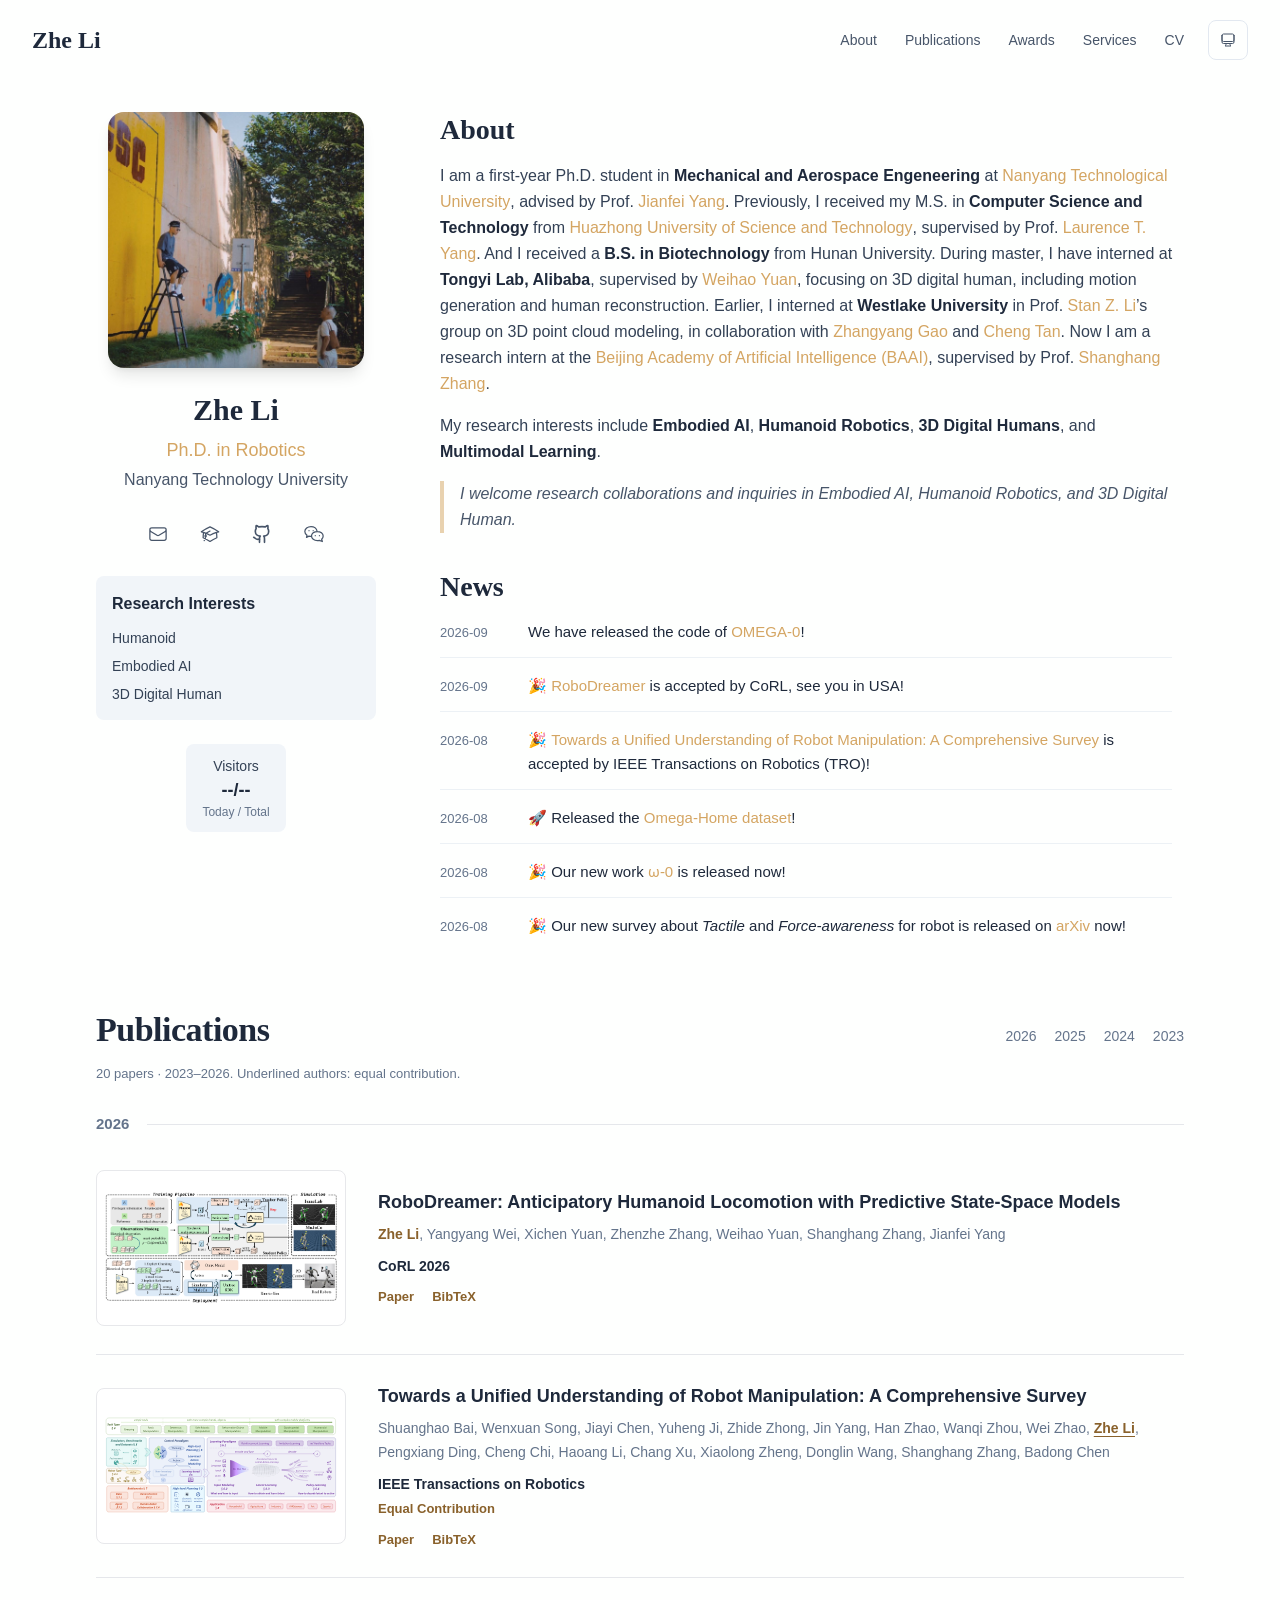
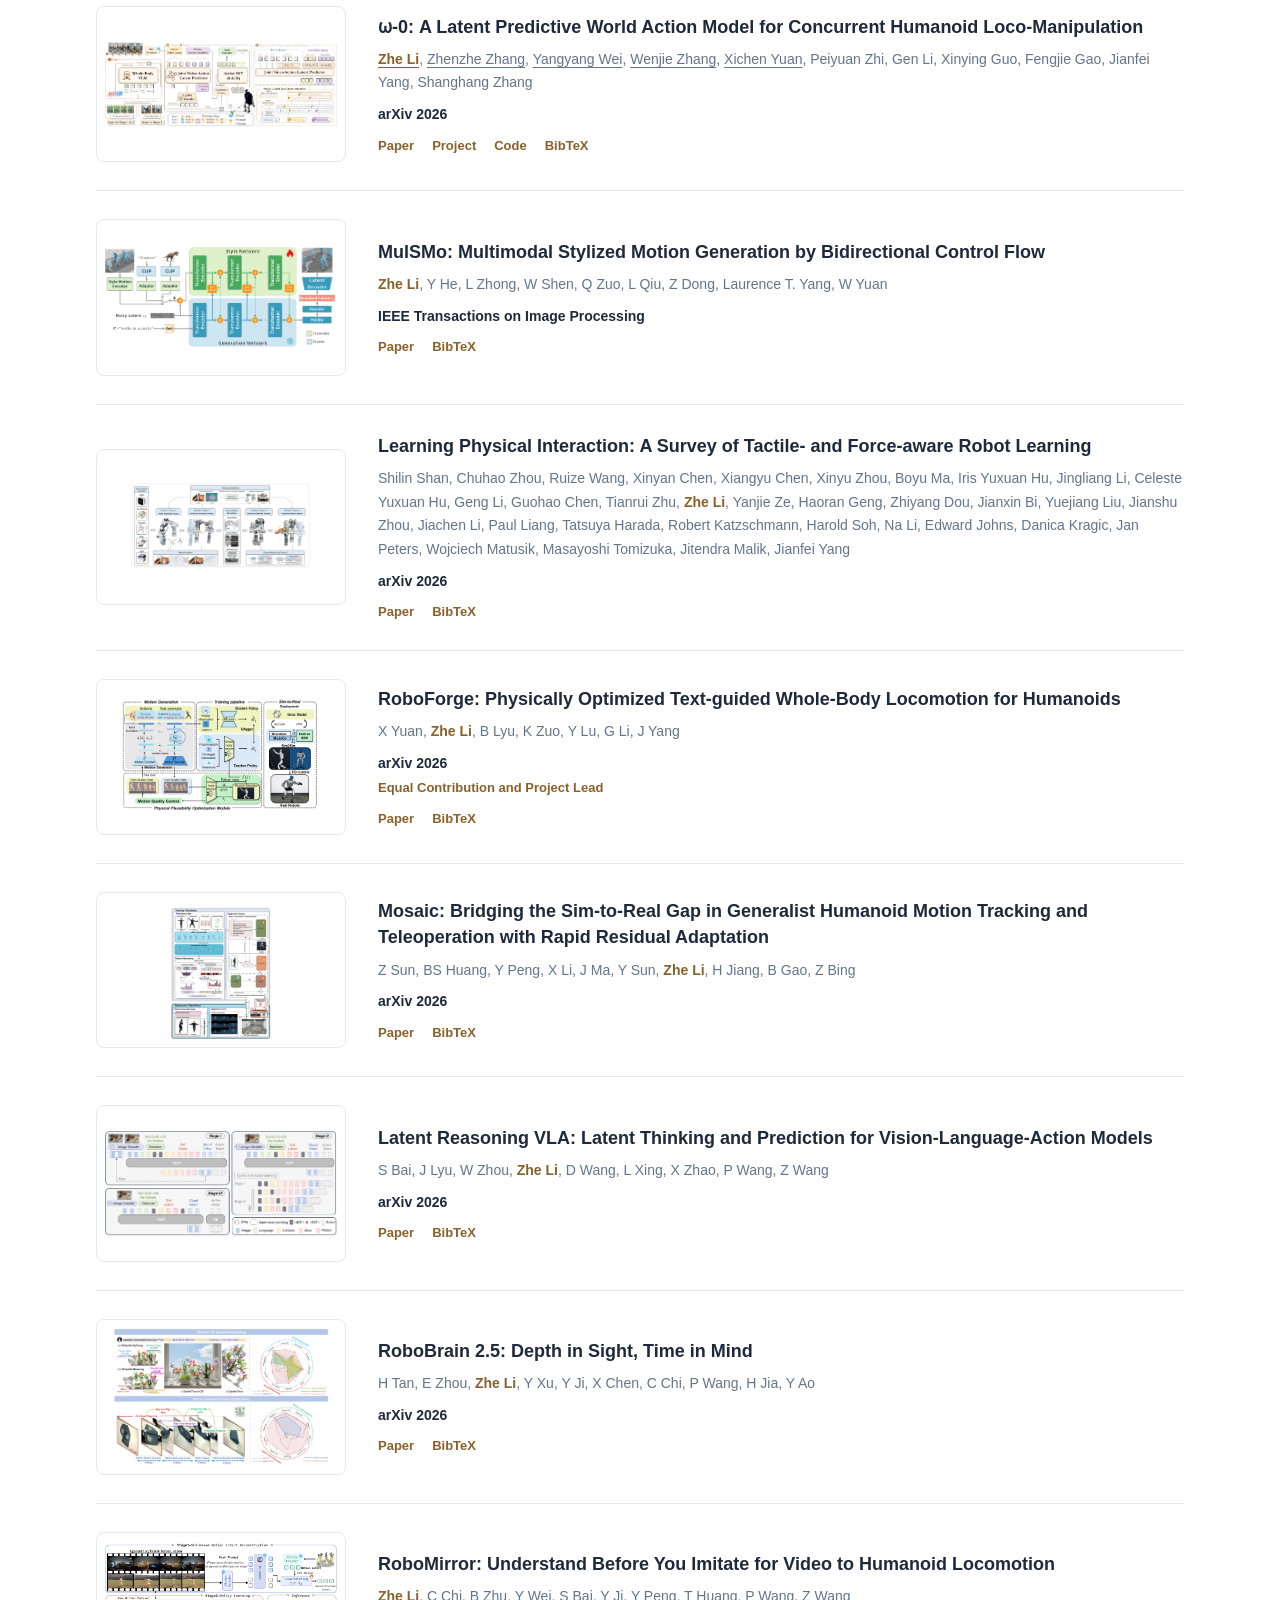
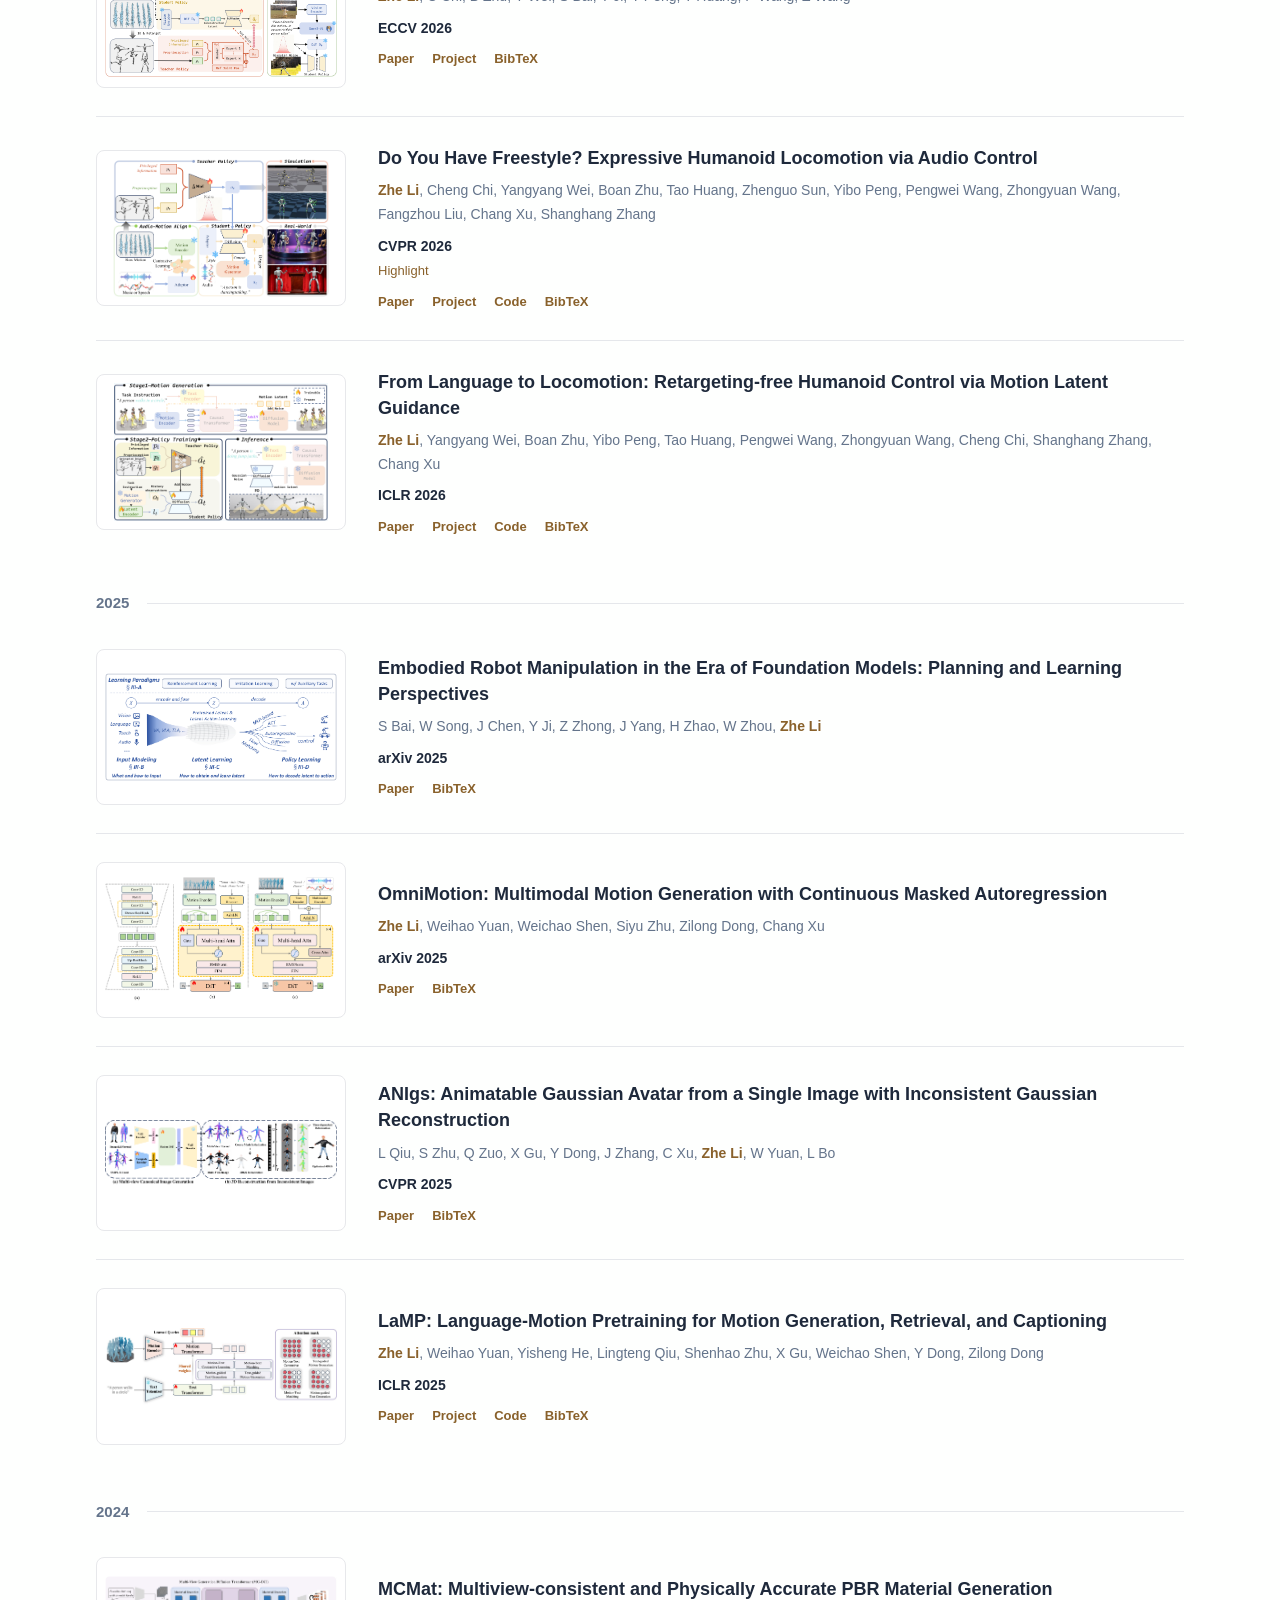
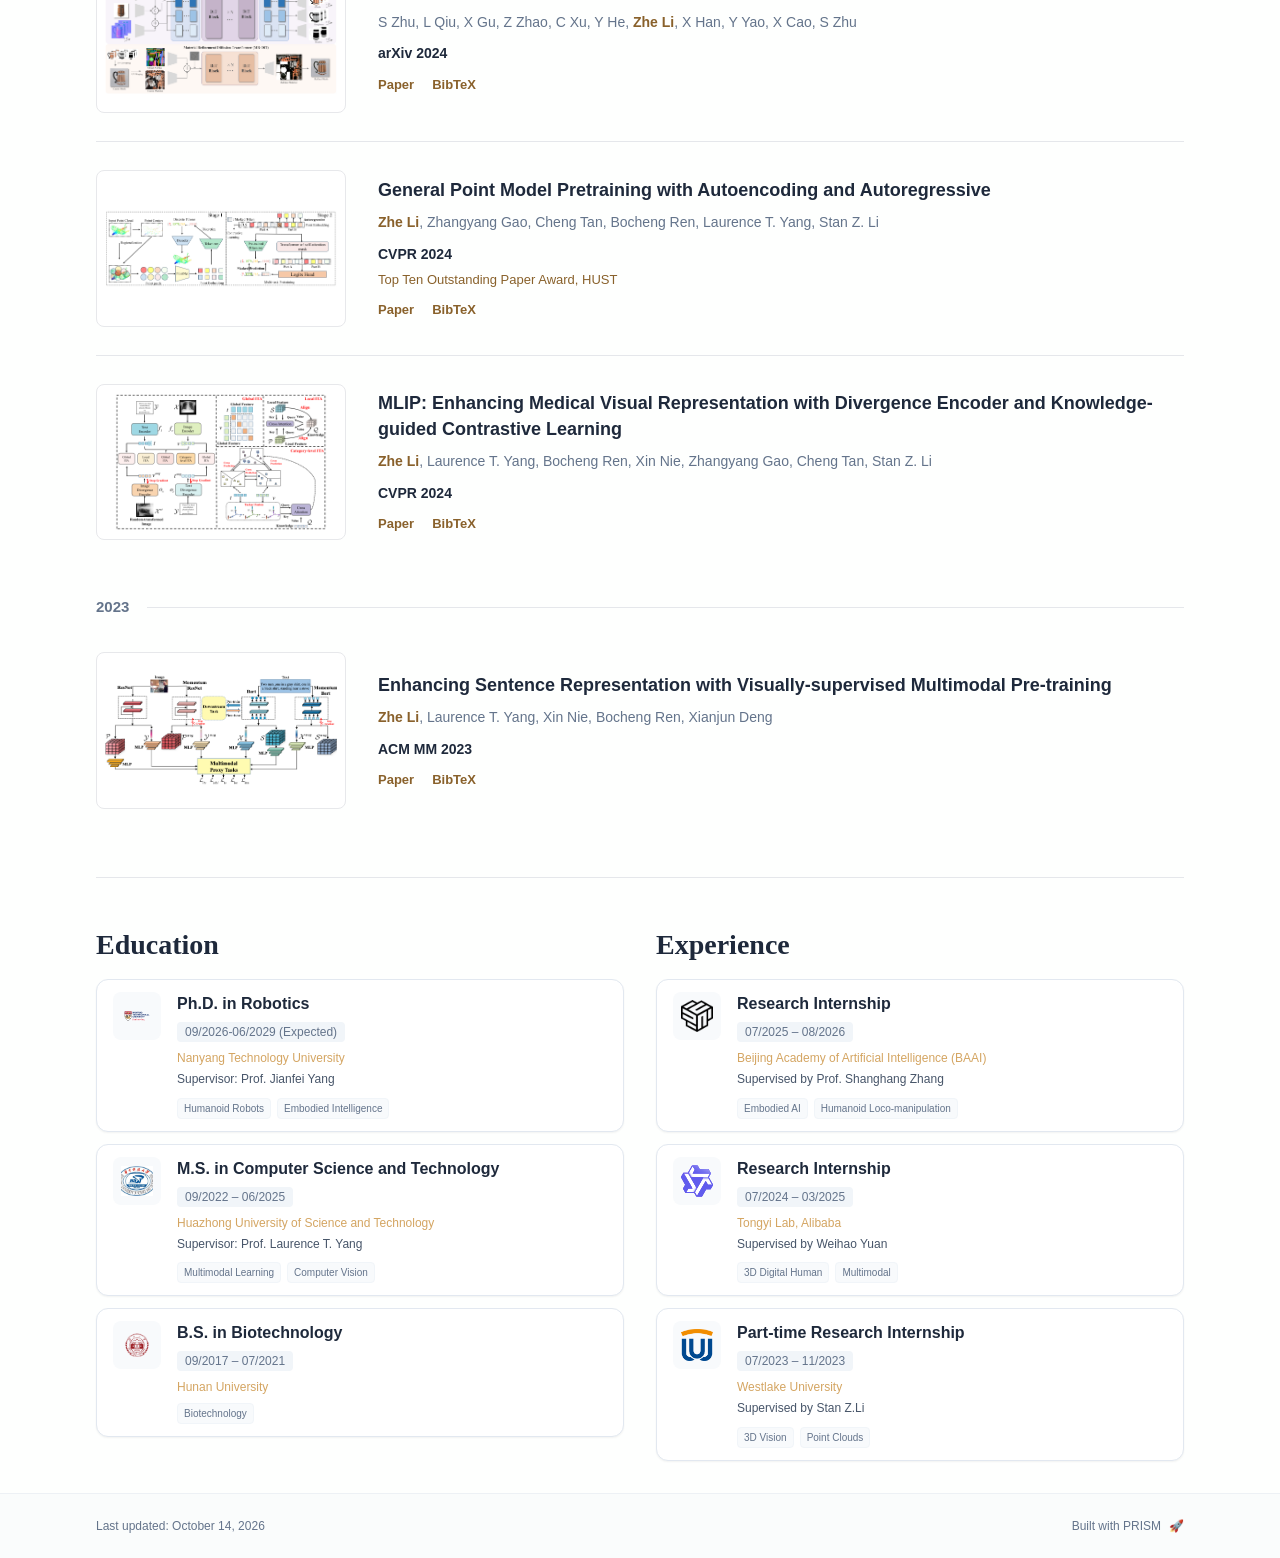
==== commit 8247ee7b: "Add IEEE to Image Processing journal label" ====
--- a/index.html
+++ b/index.html
@@ -88,7 +88,7 @@
   archivePrefix = {arXiv},
   primaryClass = {cs.RO},
   url = {https://arxiv.org/abs/2608.06375}
-}</pre></details></div></div></article><article class="pub-row" id="pub-li2024mulsmo"><a class="pub-figure" href="/papers/frameworks/li2024mulsmo.png" target="_blank" rel="noopener noreferrer" aria-label="View framework figure: MulSMo: Multimodal Stylized Motion Generation by Bidirectional Control Flow"><img src="/papers/frameworks/li2024mulsmo.png" alt="Framework overview for MulSMo: Multimodal Stylized Motion Generation by Bidirectional Control Flow" loading="lazy" decoding="async" width="800" height="500"/></a><div class="pub-info"><h4 class="pub-title"><a href="https://arxiv.org/abs/2412.09901" target="_blank" rel="noopener noreferrer">MulSMo: Multimodal Stylized Motion Generation by Bidirectional Control Flow</a></h4><p class="pub-authors"><strong class="pub-self">Zhe Li</strong>, Y He, L Zhong, W Shen, Q Zuo, L Qiu, Z Dong, Laurence T. Yang, W Yuan</p><p class="pub-venue" title="Transactions on Image Processing">Transactions on Image Processing</p><div class="pub-links"><a href="https://arxiv.org/abs/2412.09901" target="_blank" rel="noopener noreferrer">Paper</a><details class="pub-citation"><summary>BibTeX</summary><pre>@article{li2024mulsmo,
+}</pre></details></div></div></article><article class="pub-row" id="pub-li2024mulsmo"><a class="pub-figure" href="/papers/frameworks/li2024mulsmo.png" target="_blank" rel="noopener noreferrer" aria-label="View framework figure: MulSMo: Multimodal Stylized Motion Generation by Bidirectional Control Flow"><img src="/papers/frameworks/li2024mulsmo.png" alt="Framework overview for MulSMo: Multimodal Stylized Motion Generation by Bidirectional Control Flow" loading="lazy" decoding="async" width="800" height="500"/></a><div class="pub-info"><h4 class="pub-title"><a href="https://arxiv.org/abs/2412.09901" target="_blank" rel="noopener noreferrer">MulSMo: Multimodal Stylized Motion Generation by Bidirectional Control Flow</a></h4><p class="pub-authors"><strong class="pub-self">Zhe Li</strong>, Y He, L Zhong, W Shen, Q Zuo, L Qiu, Z Dong, Laurence T. Yang, W Yuan</p><p class="pub-venue" title="IEEE Transactions on Image Processing">IEEE Transactions on Image Processing</p><div class="pub-links"><a href="https://arxiv.org/abs/2412.09901" target="_blank" rel="noopener noreferrer">Paper</a><details class="pub-citation"><summary>BibTeX</summary><pre>@article{li2024mulsmo,
   title = {{MulSMo}: Multimodal Stylized Motion Generation by Bidirectional Control Flow},
   author = {Zhe Li and Y He and L Zhong and W Shen and Q Zuo and L Qiu and Z Dong and Laurence T. Yang and W Yuan},
   year = {2026},
@@ -194,4 +194,4 @@
   booktitle = {ACM International Conference on Multimedia (ACM MM)},
   year = {2023},
   url = {https://doi.org/10.1145/3581783.3612254}
-}</pre></details></div></div></article></section></section><!-- homepage-publications:end --><div class="homepage-background"><section id="education"><div style="opacity:0;transform:translateY(20px)"><div class="mb-4"><h1 class="text-2xl font-serif font-bold text-primary mb-4">Education</h1></div><div class="grid gap-3"><div class="bg-white dark:bg-neutral-900 py-3 px-4 rounded-xl shadow-sm border border-neutral-200 dark:border-neutral-800 hover:shadow-lg transition-all duration-200 hover:scale-[1.01] flex gap-4" style="opacity:0;transform:translateY(20px)"><div class="flex-shrink-0 w-12 h-12 flex items-center justify-center bg-neutral-50 dark:bg-neutral-800/50 rounded-lg overflow-hidden"><img alt="" class="w-8 h-8 object-contain" src="/logos/NTU.svg"/></div><div class="flex-1 min-w-0"><div class="flex justify-between items-start gap-2"><h3 class="text-base font-semibold text-primary">Ph.D. in Robotics</h3><span class="text-xs text-neutral-500 font-medium bg-neutral-100 dark:bg-neutral-800 px-2 py-0.5 rounded flex-shrink-0">09/2026-06/2029 (Expected)</span></div><p class="text-xs text-accent font-medium mb-1">Nanyang Technology University</p><p class="text-xs text-neutral-600 dark:text-neutral-500 leading-relaxed">Supervisor: Prof. Jianfei Yang</p><div class="flex flex-wrap gap-1.5 mt-2"><span class="text-[10px] text-neutral-500 bg-neutral-50 dark:bg-neutral-800/50 px-1.5 py-0.5 rounded border border-neutral-100 dark:border-neutral-800">Humanoid Robots</span><span class="text-[10px] text-neutral-500 bg-neutral-50 dark:bg-neutral-800/50 px-1.5 py-0.5 rounded border border-neutral-100 dark:border-neutral-800">Embodied Intelligence</span></div></div></div><div class="bg-white dark:bg-neutral-900 py-3 px-4 rounded-xl shadow-sm border border-neutral-200 dark:border-neutral-800 hover:shadow-lg transition-all duration-200 hover:scale-[1.01] flex gap-4" style="opacity:0;transform:translateY(20px)"><div class="flex-shrink-0 w-12 h-12 flex items-center justify-center bg-neutral-50 dark:bg-neutral-800/50 rounded-lg overflow-hidden"><img alt="" class="w-8 h-8 object-contain" src="/logos/hust.webp"/></div><div class="flex-1 min-w-0"><div class="flex justify-between items-start gap-2"><h3 class="text-base font-semibold text-primary">M.S. in Computer Science and Technology</h3><span class="text-xs text-neutral-500 font-medium bg-neutral-100 dark:bg-neutral-800 px-2 py-0.5 rounded flex-shrink-0">09/2022 – 06/2025</span></div><p class="text-xs text-accent font-medium mb-1">Huazhong University of Science and Technology</p><p class="text-xs text-neutral-600 dark:text-neutral-500 leading-relaxed">Supervisor: Prof. Laurence T. Yang</p><div class="flex flex-wrap gap-1.5 mt-2"><span class="text-[10px] text-neutral-500 bg-neutral-50 dark:bg-neutral-800/50 px-1.5 py-0.5 rounded border border-neutral-100 dark:border-neutral-800">Multimodal Learning</span><span class="text-[10px] text-neutral-500 bg-neutral-50 dark:bg-neutral-800/50 px-1.5 py-0.5 rounded border border-neutral-100 dark:border-neutral-800">Computer Vision</span></div></div></div><div class="bg-white dark:bg-neutral-900 py-3 px-4 rounded-xl shadow-sm border border-neutral-200 dark:border-neutral-800 hover:shadow-lg transition-all duration-200 hover:scale-[1.01] flex gap-4" style="opacity:0;transform:translateY(20px)"><div class="flex-shrink-0 w-12 h-12 flex items-center justify-center bg-neutral-50 dark:bg-neutral-800/50 rounded-lg overflow-hidden"><img alt="" class="w-8 h-8 object-contain" src="/logos/hnu.png"/></div><div class="flex-1 min-w-0"><div class="flex justify-between items-start gap-2"><h3 class="text-base font-semibold text-primary">B.S. in Biotechnology</h3><span class="text-xs text-neutral-500 font-medium bg-neutral-100 dark:bg-neutral-800 px-2 py-0.5 rounded flex-shrink-0">09/2017 – 07/2021</span></div><p class="text-xs text-accent font-medium mb-1">Hunan University</p><div class="flex flex-wrap gap-1.5 mt-2"><span class="text-[10px] text-neutral-500 bg-neutral-50 dark:bg-neutral-800/50 px-1.5 py-0.5 rounded border border-neutral-100 dark:border-neutral-800">Biotechnology</span></div></div></div></div></div></section><section id="experience"><div style="opacity:0;transform:translateY(20px)"><div class="mb-4"><h1 class="text-2xl font-serif font-bold text-primary mb-4">Experience</h1></div><div class="grid gap-3"><div class="bg-white dark:bg-neutral-900 py-3 px-4 rounded-xl shadow-sm border border-neutral-200 dark:border-neutral-800 hover:shadow-lg transition-all duration-200 hover:scale-[1.01] flex gap-4" style="opacity:0;transform:translateY(20px)"><div class="flex-shrink-0 w-12 h-12 flex items-center justify-center bg-neutral-50 dark:bg-neutral-800/50 rounded-lg overflow-hidden"><img alt="" class="w-8 h-8 object-contain" src="/logos/baai-2.png"/></div><div class="flex-1 min-w-0"><div class="flex justify-between items-start gap-2"><h3 class="text-base font-semibold text-primary">Research Internship</h3><span class="text-xs text-neutral-500 font-medium bg-neutral-100 dark:bg-neutral-800 px-2 py-0.5 rounded flex-shrink-0">07/2025 – 08/2026</span></div><p class="text-xs text-accent font-medium mb-1">Beijing Academy of Artificial Intelligence (BAAI)</p><p class="text-xs text-neutral-600 dark:text-neutral-500 leading-relaxed">Supervised by Prof. Shanghang Zhang</p><div class="flex flex-wrap gap-1.5 mt-2"><span class="text-[10px] text-neutral-500 bg-neutral-50 dark:bg-neutral-800/50 px-1.5 py-0.5 rounded border border-neutral-100 dark:border-neutral-800">Embodied AI</span><span class="text-[10px] text-neutral-500 bg-neutral-50 dark:bg-neutral-800/50 px-1.5 py-0.5 rounded border border-neutral-100 dark:border-neutral-800">Humanoid Loco-manipulation</span></div></div></div><div class="bg-white dark:bg-neutral-900 py-3 px-4 rounded-xl shadow-sm border border-neutral-200 dark:border-neutral-800 hover:shadow-lg transition-all duration-200 hover:scale-[1.01] flex gap-4" style="opacity:0;transform:translateY(20px)"><div class="flex-shrink-0 w-12 h-12 flex items-center justify-center bg-neutral-50 dark:bg-neutral-800/50 rounded-lg overflow-hidden"><img alt="" class="w-8 h-8 object-contain" src="/logos/tongyi-logo.svg"/></div><div class="flex-1 min-w-0"><div class="flex justify-between items-start gap-2"><h3 class="text-base font-semibold text-primary">Research Internship</h3><span class="text-xs text-neutral-500 font-medium bg-neutral-100 dark:bg-neutral-800 px-2 py-0.5 rounded flex-shrink-0">07/2024 – 03/2025</span></div><p class="text-xs text-accent font-medium mb-1">Tongyi Lab, Alibaba</p><p class="text-xs text-neutral-600 dark:text-neutral-500 leading-relaxed">Supervised by Weihao Yuan</p><div class="flex flex-wrap gap-1.5 mt-2"><span class="text-[10px] text-neutral-500 bg-neutral-50 dark:bg-neutral-800/50 px-1.5 py-0.5 rounded border border-neutral-100 dark:border-neutral-800">3D Digital Human</span><span class="text-[10px] text-neutral-500 bg-neutral-50 dark:bg-neutral-800/50 px-1.5 py-0.5 rounded border border-neutral-100 dark:border-neutral-800">Multimodal</span></div></div></div><div class="bg-white dark:bg-neutral-900 py-3 px-4 rounded-xl shadow-sm border border-neutral-200 dark:border-neutral-800 hover:shadow-lg transition-all duration-200 hover:scale-[1.01] flex gap-4" style="opacity:0;transform:translateY(20px)"><div class="flex-shrink-0 w-12 h-12 flex items-center justify-center bg-neutral-50 dark:bg-neutral-800/50 rounded-lg overflow-hidden"><img alt="" class="w-8 h-8 object-contain" src="/logos/westlake.png"/></div><div class="flex-1 min-w-0"><div class="flex justify-between items-start gap-2"><h3 class="text-base font-semibold text-primary">Part-time Research Internship</h3><span class="text-xs text-neutral-500 font-medium bg-neutral-100 dark:bg-neutral-800 px-2 py-0.5 rounded flex-shrink-0">07/2023 – 11/2023</span></div><p class="text-xs text-accent font-medium mb-1">Westlake University</p><p class="text-xs text-neutral-600 dark:text-neutral-500 leading-relaxed">Supervised by Stan Z.Li</p><div class="flex flex-wrap gap-1.5 mt-2"><span class="text-[10px] text-neutral-500 bg-neutral-50 dark:bg-neutral-800/50 px-1.5 py-0.5 rounded border border-neutral-100 dark:border-neutral-800">3D Vision</span><span class="text-[10px] text-neutral-500 bg-neutral-50 dark:bg-neutral-800/50 px-1.5 py-0.5 rounded border border-neutral-100 dark:border-neutral-800">Point Clouds</span></div></div></div></div></div></section></div></div><!--$--><!--/$--><!--$--><!--/$--></main><footer class="border-t border-neutral-200/50 bg-neutral-50/50 dark:bg-neutral-900/50 dark:border-neutral-700/50"><div class="max-w-6xl mx-auto px-4 sm:px-6 lg:px-8 py-6"><div class="flex flex-col sm:flex-row justify-between items-center gap-2"><p class="text-xs text-neutral-500">Last updated<!-- -->: <!-- -->October 14, 2026</p><p class="text-xs text-neutral-500 flex items-center"><a href="https://github.com/xyjoey/PRISM" target="_blank" rel="noopener noreferrer">Built with PRISM</a><span class="ml-2">🚀</span></p></div></div></footer></div><script src="/_next/static/chunks/webpack-679b75d1c4c2027c.js" async=""></script><script>(self.__next_f=self.__next_f||[]).push([0])</script><script>self.__next_f.push([1,"1:\"$Sreact.fragment\"\n3:I[3719,[\"461\",\"static/chunks/461-a9a5d7b05a71d978.js\",\"874\",\"static/chunks/874-6cc630662f3664af.js\",\"291\",\"static/chunks/291-e39730cc9327e39b.js\",\"177\",\"static/chunks/app/layout-bfe12c323d325dc7.js\"],\"ThemeProvider\"]\n4:I[310,[\"461\",\"static/chunks/461-a9a5d7b05a71d978.js\",\"874\",\"static/chunks/874-6cc630662f3664af.js\",\"291\",\"static/chunks/291-e39730cc9327e39b.js\",\"177\",\"static/chunks/app/layout-bfe12c323d325dc7.js\"],\"LocaleProvider\"]\n5:I[4574,[\"461\",\"static/chunks/461-a9a5d7b05a71d978.js\",\"874\",\"static/chunks/874-6cc630662f3664af.js\",\"291\",\"static/chunks/291-e39730cc9327e39b.js\",\"177\",\"static/chunks/app/layout-bfe12c323d325dc7.js\"],\"default\"]\n6:I[7555,[],\"\"]\n7:I[1295,[],\"\"]\n8:I[2548,[\"461\",\"static/chunks/461-a9a5d7b05a71d978.js\",\"874\",\"static/chunks/874-6cc630662f3664af.js\",\"291\",\"static/chunks/291-e39730cc9327e39b.js\",\"177\",\"static/chunks/app/layout-bfe12c323d325dc7.js\"],\"default\"]\n9:I[6613,[\"461\",\"static/chunks/461-a9a5d7b05a71d978.js\",\"356\",\"static/chunks/356-392387ec7740871c.js\",\"874\",\"static/chunks/874-6cc630662f3664af.js\",\"582\",\"static/chunks/582-200b6347c5bfeb0f.js\",\"974\",\"static/chunks/app/page-c99a4270ef3e5eb2.js\"],\"default\"]\nb:I[9665,[],\"MetadataBoundary\"]\nd:I[9665,[],\"OutletBoundary\"]\n10:I[4911,[],\"AsyncMetadataOutlet\"]\n12:I[9665,[],\"ViewportBoundary\"]\n14:I[6614,[],\"\"]\n:HL[\"/_next/static/css/ce5cdd52725165bf.css\",\"style\"]\n2:T57d,\n    try {\n      const cfg = {\"enabled\":true,\"locales\":[\"en\"],\"defaultLocale\":\"en\",\"mode\":\"auto\",\"fixedLocale\":\"en\",\"persist\":true,\"switcher\":true,\"labels\":{\"en\":\"English\"}};\n      const storageKey = 'locale-storage';\n      const normalize = (value) =\u003e typeof value === 'string' ? value.trim().replace('_', '-').toLowerCase() : '';\n      const matchLocale = (candidate) =\u003e {\n        const normalized = normalize(candidate);\n        if (!normalized) return null;\n        if (cfg.locales.includes(normalized)) return normalized;\n        const language = normalized.split('-')[0];\n        if (cfg.locales.includes(language)) return language;\n        return null;\n      };\n\n      let resolved = null;\n\n      if (cfg.persist) {\n        resolved = matchLocale(localStorage.getItem(storageKey));\n      }\n\n      if (!resolved) {\n        if (cfg.mode === 'fixed') {\n          resolved = cfg.fixedLocale;\n        } else {\n          resolved = matchLocale(navigator.language);\n        }\n      }\n\n      if (!resolved) {\n        resolved = cfg.defaultLocale;\n      }\n\n      const root = document.documentElement;\n      root.lang = resolved;\n      root.setAttribute('data-locale', resolved);\n\n      if (cfg.persist) {\n        localStorage.setItem(storageKey, resolved);\n      }\n    } catch (e) {\n      const root = document.documentElement;\n      root.lang = 'en';\n      root.setAttribute('data-locale', 'en');\n    }\n  a:T58d,I am a first-year Ph.D. student in **Mechanical and Aerospace Engeneering** at [Nanyang Technological University](https://www.ntu.edu.sg), advised by Prof. [Jianfei Yang](https://marsyang.site). Previously, I received my M.S. in **Computer Science and Technology** from [Huazhong University of Science and Technology](https://www.hust.edu.cn), supervised by Prof. [Laurence T. Yang](https://scholar.google.com/citations?user=a39Yz5cAAAAJ\u0026hl=en). And I received a **B.S. in Biotechnology** from Hunan University. During master, I have interned at **Tongyi Lab, Alibaba**, supervised by [Weihao Yuan](https://www.weihao-yuan.com), focusing on 3D digital human, including motion generation and human reconstruction. Earlier, I interned at **Westlake University** in Prof. [Stan Z. Li](https://www.westlake.edu.cn/faculty/stan-zq-li.html)’s group on 3D point cloud modeling, in collaboration with [Zhangyang Gao](https://gaozhangyang.github.io) and [Cheng Tan](https://chengtan9907.github.io). Now I am a research intern at the [Beijing Academy of Artificial Intelligence (BAAI)](https://www.baai.ac.cn), supervised by Prof. [Shanghang Zhang](https://www.ai.pku.edu.cn/en/info/1459/2068.htm).\n\nMy research interests include **Embodied AI**, **Humanoid Robotics**, **3D Digital Humans**, and **Multimodal Learning**.\n\u003e I welcome research collaborations and inquiries in Embodied AI, Humanoid Robotics, and 3D Digital Human.\n0:{\"P\":null,\"b\":\"9YKnNqkb7QIiKRjhQxenU\",\"p\":\"\",\"c\":[\"\",\"\"],\"i\":false,\"f\":[[[\"\",{\"children\":[\"__PAGE__\",{}]},\"$undefined\",\"$undefined\",true],[\"\",[\"$\",\"$1\",\"c\",{\"children\":[[[\"$\",\"link\",\"0\",{\"rel\":\"stylesheet\",\"href\":\"/_next/static/css/ce5cdd52725165bf.css\",\"precedence\":\"next\",\"crossOrigin\":\"$undefined\",\"nonce\":\"$undefined\"}]],[\"$\",\"html\",null,{\"lang\":\"en\",\"className\":\"scroll-smooth\",\"suppressHydrationWarning\":true,\"children\":[[\"$\",\"head\",null,{\"children\":[[\"$\",\"link\",null,{\"rel\":\"icon\",\"href\":\"/favicon.svg\",\"type\":\"image/svg+xml\"}],[\"$\",\"link\",null,{\"rel\":\"dns-prefetch\",\"href\":\"https://jialeliu.com\"}],[\"$\",\"link\",null,{\"rel\":\"preconnect\",\"href\":\"https://jialeliu.com\",\"crossOrigin\":\"\"}],[\"$\",\"link\",null,{\"rel\":\"preload\",\"as\":\"font\",\"type\":\"font/woff2\",\"href\":\"https://jialeliu.com/fonts/georgiab.woff2\",\"crossOrigin\":\"\"}],[\"$\",\"script\",null,{\"dangerouslySetInnerHTML\":{\"__html\":\"\\n              try {\\n                const theme = localStorage.getItem('theme-storage');\\n                const parsed = theme ? JSON.parse(theme) : null;\\n                const setting = parsed?.state?.theme || 'system';\\n                const prefersDark = typeof window !== 'undefined' \u0026\u0026 window.matchMedia \u0026\u0026 window.matchMedia('(prefers-color-scheme: dark)').matches;\\n                const effective = setting === 'dark' ? 'dark' : (setting === 'light' ? 'light' : (prefersDark ? 'dark' : 'light'));\\n                var root = document.documentElement;\\n                root.classList.add(effective);\\n                root.setAttribute('data-theme', effective);\\n              } catch (e) {\\n                var root = document.documentElement;\\n                root.classList.add('light');\\n                root.setAttribute('data-theme', 'light');\\n              }\\n            \"}}],[\"$\",\"script\",null,{\"dangerouslySetInnerHTML\":{\"__html\":\"$2\"}}]]}],[\"$\",\"body\",null,{\"className\":\"font-sans antialiased\",\"children\":[\"$\",\"$L3\",null,{\"children\":[\"$\",\"$L4\",null,{\"config\":{\"enabled\":true,\"locales\":[\"en\"],\"defaultLocale\":\"en\",\"mode\":\"auto\",\"fixedLocale\":\"en\",\"persist\":true,\"switcher\":true,\"labels\":{\"en\":\"English\"}},\"children\":[[\"$\",\"$L5\",null,{\"items\":[{\"title\":\"About\",\"type\":\"page\",\"target\":\"about\",\"href\":\"/\"},{\"title\":\"Publications\",\"type\":\"page\",\"target\":\"publications\",\"href\":\"/#publications\"},{\"title\":\"Awards\",\"type\":\"page\",\"target\":\"awards\",\"href\":\"/awards\"},{\"title\":\"Services\",\"type\":\"page\",\"target\":\"services\",\"href\":\"/services\"},{\"title\":\"CV\",\"type\":\"link\",\"target\":\"cv\",\"href\":\"/Zhe_Li_CV.pdf\"}],\"siteTitle\":\"Zhe Li\",\"enableOnePageMode\":false,\"i18n\":\"$0:f:0:1:1:props:children:1:props:children:1:props:children:props:children:props:config\",\"itemsByLocale\":{\"en\":[{\"title\":\"About\",\"type\":\"page\",\"target\":\"about\",\"href\":\"/\"},{\"title\":\"Publications\",\"type\":\"page\",\"target\":\"publications\",\"href\":\"/#publications\"},{\"title\":\"Awards\",\"type\":\"page\",\"target\":\"awards\",\"href\":\"/awards\"},{\"title\":\"Services\",\"type\":\"page\",\"target\":\"services\",\"href\":\"/services\"},{\"title\":\"CV\",\"type\":\"link\",\"target\":\"cv\",\"href\":\"/Zhe_Li_CV.pdf\"}]},\"siteTitleByLocale\":{\"en\":\"Zhe Li\"}}],[\"$\",\"main\",null,{\"className\":\"min-h-screen pt-16 lg:pt-20\",\"children\":[\"$\",\"$L6\",null,{\"parallelRouterKey\":\"children\",\"error\":\"$undefined\",\"errorStyles\":\"$undefined\",\"errorScripts\":\"$undefined\",\"template\":[\"$\",\"$L7\",null,{}],\"templateStyles\":\"$undefined\",\"templateScripts\":\"$undefined\",\"notFound\":[[[\"$\",\"title\",null,{\"children\":\"404: This page could not be found.\"}],[\"$\",\"div\",null,{\"style\":{\"fontFamily\":\"system-ui,\\\"Segoe UI\\\",Roboto,Helvetica,Arial,sans-serif,\\\"Apple Color Emoji\\\",\\\"Segoe UI Emoji\\\"\",\"height\":\"100vh\",\"textAlign\":\"center\",\"display\":\"flex\",\"flexDirection\":\"column\",\"alignItems\":\"center\",\"justifyContent\":\"center\"},\"children\":[\"$\",\"div\",null,{\"children\":[[\"$\",\"style\",null,{\"dangerouslySetInnerHTML\":{\"__html\":\"body{color:#000;background:#fff;margin:0}.next-error-h1{border-right:1px solid rgba(0,0,0,.3)}@media (prefers-color-scheme:dark){body{color:#fff;background:#000}.next-error-h1{border-right:1px solid rgba(255,255,255,.3)}}\"}}],[\"$\",\"h1\",null,{\"className\":\"next-error-h1\",\"style\":{\"display\":\"inline-block\",\"margin\":\"0 20px 0 0\",\"padding\":\"0 23px 0 0\",\"fontSize\":24,\"fontWeight\":500,\"verticalAlign\":\"top\",\"lineHeight\":\"49px\"},\"children\":404}],[\"$\",\"div\",null,{\"style\":{\"display\":\"inline-block\"},\"children\":[\"$\",\"h2\",null,{\"style\":{\"fontSize\":14,\"fontWeight\":400,\"lineHeight\":\"49px\",\"margin\":0},\"children\":\"This page could not be found.\"}]}]]}]}]],[]],\"forbidden\":\"$undefined\",\"unauthorized\":\"$undefined\"}]}],[\"$\",\"$L8\",null,{\"lastUpdated\":\"October 14, 2026\",\"lastUpdatedByLocale\":{\"en\":\"October 14, 2026\"},\"defaultLocale\":\"en\"}]]}]}]}]]}]]}],{\"children\":[\"__PAGE__\",[\"$\",\"$1\",\"c\",{\"children\":[[\"$\",\"$L9\",null,{\"dataByLocale\":{\"en\":{\"author\":{\"name\":\"Zhe Li\",\"title\":\"Ph.D. in Robotics\",\"institution\":\"Nanyang Technology University\",\"avatar\":\"/logos/main.jpg\"},\"social\":{\"email\":\"keycharon0122@gmail.com\",\"google_scholar\":\"https://scholar.google.com/citations?hl=en\u0026user=U8f81zQAAAAJ\",\"github\":\"https://github.com/gentlefress\",\"wechat_qr\":\"/assets/wechat-qr.jpg\"},\"features\":{\"enable_likes\":false,\"enable_one_page_mode\":false},\"enableOnePageMode\":false,\"researchInterests\":[\"Humanoid\",\"Embodied AI\",\"3D Digital Human\"],\"pagesToShow\":[{\"type\":\"about\",\"id\":\"about\",\"sections\":[{\"id\":\"about\",\"type\":\"markdown\",\"source\":\"bio.md\",\"title\":\"About\",\"content\":\"$a\"},{\"id\":\"education\",\"type\":\"card\",\"source\":\"education.toml\",\"title\":\"Education\",\"config\":{\"type\":\"card\",\"title\":\"Education\",\"description\":\"$undefined\",\"items\":[{\"title\":\"Ph.D. in Robotics\",\"subtitle\":\"Nanyang Technology University\",\"date\":\"09/2026-06/2029 (Expected)\",\"content\":\"Supervisor: Prof. Jianfei Yang\",\"image\":\"/logos/NTU.svg\",\"tags\":[\"Humanoid Robots\",\"Embodied Intelligence\"]},{\"title\":\"M.S. in Computer Science and Technology\",\"subtitle\":\"Huazhong University of Science and Technology\",\"date\":\"09/2022 – 06/2025\",\"content\":\"Supervisor: Prof. Laurence T. Yang\",\"image\":\"/logos/hust.webp\",\"tags\":[\"Multimodal Learning\",\"Computer Vision\"]},{\"title\":\"B.S. in Biotechnology\",\"subtitle\":\"Hunan University\",\"date\":\"09/2017 – 07/2021\",\"image\":\"/logos/hnu.png\",\"tags\":[\"Biotechnology\"]}]}},{\"id\":\"experience\",\"type\":\"card\",\"source\":\"experience.toml\",\"title\":\"Experience\",\"config\":{\"type\":\"card\",\"title\":\"Experience\",\"description\":\"$undefined\",\"items\":[{\"title\":\"Research Internship\",\"subtitle\":\"Beijing Academy of Artificial Intelligence (BAAI)\",\"date\":\"07/2025 – 08/2026\",\"content\":\"Supervised by Prof. Shanghang Zhang\",\"image\":\"/logos/baai-2.png\",\"tags\":[\"Embodied AI\",\"Humanoid Loco-manipulation\"]},{\"title\":\"Research Internship\",\"subtitle\":\"Tongyi Lab, Alibaba\",\"date\":\"07/2024 – 03/2025\",\"content\":\"Supervised by Weihao Yuan\",\"image\":\"/logos/tongyi-logo.svg\",\"tags\":[\"3D Digital Human\",\"Multimodal\"]},{\"title\":\"Part-time Research Internship\",\"subtitle\":\"Westlake University\",\"date\":\"07/2023 – 11/2023\",\"content\":\"Supervised by Stan Z.Li\",\"image\":\"/logos/westlake.png\",\"tags\":[\"3D Vision\",\"Point Clouds\"]}]}},{\"id\":\"news\",\"type\":\"list\",\"title\":\"News\",\"source\":\"news.toml\",\"items\":[{\"date\":\"2026-09\",\"content\":\"We have released the code of [OMEGA-0](https://github.com/gentlefress/OMEGA-0)!\"},{\"date\":\"2026-09\",\"content\":\"🎉 [RoboDreamer](https://arxiv.org/pdf/2609.07096) is accepted by CoRL, see you in USA!\"},{\"date\":\"2026-08\",\"content\":\"🎉 [Towards a Unified Understanding of Robot Manipulation: A Comprehensive Survey](https://scholar.google.com/citations?view_op=view_citation\u0026hl=zh-CN\u0026user=xhd94DIAAAAJ\u0026sortby=pubdate\u0026citation_for_view=xhd94DIAAAAJ:aqlVkmm33-oC) is accepted by IEEE Transactions on Robotics (TRO)!\"},{\"date\":\"2026-08\",\"content\":\"🚀 Released the [Omega-Home dataset](https://huggingface.co/datasets/keycharon/omega-HOME)!\"},{\"date\":\"2026-08\",\"content\":\"🎉 Our new work [ω-0](https://gentlefress.github.io/OMEGA-0_page/) is released now!\"},{\"date\":\"2026-08\",\"content\":\"🎉 Our new survey about *Tactile* and *Force-awareness* for robot is released on [arXiv](https://arxiv.org/abs/2608.07558) now!\"},{\"date\":\"2026-07\",\"content\":\"🎉 [MulSMo](https://arxiv.org/abs/2412.09901) is accepted by IEEE Transactions on Image Processing (TIP)!\"},{\"date\":\"2026-06\",\"content\":\"🎉 [RoboMirror](https://gentlefress.github.io/RoboMirror-proj/) is accepted by ECCV 2026!\"},{\"date\":\"2026-04\",\"content\":\"🌟 [RoboPerform](https://gentlefress.github.io/RoboPerform-proj/) is selected as CVPR 2026 Highlight Paper (2.98%)!\"},{\"date\":\"2026-02\",\"content\":\"🎉 [RoboPerform](https://gentlefress.github.io/RoboPerform-proj/) is accepted by CVPR 2026, see you in Denver, USA!\"},{\"date\":\"2026-01\",\"content\":\"🎉 [RoboGhost](https://gentlefress.github.io/roboghost-proj/) is accepted by ICLR 2026, see you in Rio, Brazil!\"},{\"date\":\"2025-07\",\"content\":\"💼 Research internship at BAAI, focusing on humanoid robotics with Prof. [Shanghang Zhang](https://www.ai.pku.edu.cn/en/info/1459/2068.htm).\"},{\"date\":\"2025-06\",\"content\":\"🏆 Awarded Outstanding Graduate at Huazhong University of Science and Technology.\"},{\"date\":\"2025-02\",\"content\":\"🎉 One paper is accepted by CVPR 2025, congratulations to [Lingteng Qiu](https://lingtengqiu.github.io)!\"},{\"date\":\"2025-01\",\"content\":\"🎉 [LaMP](https://aigc3d.github.io/LaMP/) is accepted by ICLR 2025, see you in Singapore!\"},{\"date\":\"2024-11\",\"content\":\"🏆 Awarded the National Scholarship.\"},{\"date\":\"2024-05\",\"content\":\"💼 Research internship at Tongyi Lab, focusing on 3D Digital Human with [Weihao Yuan](https://www.weihao-yuan.com).\"},{\"date\":\"2024-02\",\"content\":\"🎉 Two papers are accepted by CVPR 2024, see you in Seattle, USA!\"},{\"date\":\"2023-11\",\"content\":\"🏆 Awarded the National Scholarship.\"},{\"date\":\"2023-07\",\"content\":\"🎉 One paper is accepted by ACM MM 2023, see you in Ottawa, Canada!\"}]}]}],\"publicationsHtml\":\"\u003cdiv class=\\\"pub-heading\\\"\u003e\u003ch2 id=\\\"publications-heading\\\"\u003ePublications\u003c/h2\u003e\u003cnav class=\\\"pub-years\\\" aria-label=\\\"Publication years\\\"\u003e\u003ca href=\\\"#publications-2026\\\"\u003e2026\u003c/a\u003e\u003ca href=\\\"#publications-2025\\\"\u003e2025\u003c/a\u003e\u003ca href=\\\"#publications-2024\\\"\u003e2024\u003c/a\u003e\u003ca href=\\\"#publications-2023\\\"\u003e2023\u003c/a\u003e\u003c/nav\u003e\u003c/div\u003e\u003cp class=\\\"pub-intro\\\"\u003e20 papers · 2023–2026. \u003cspan\u003eUnderlined authors: equal contribution.\u003c/span\u003e\u003c/p\u003e\u003csection class=\\\"pub-year\\\" id=\\\"publications-2026\\\" aria-labelledby=\\\"publications-year-2026\\\"\u003e\u003ch3 class=\\\"pub-year-heading\\\" id=\\\"publications-year-2026\\\"\u003e2026\u003c/h3\u003e\u003carticle class=\\\"pub-row\\\" id=\\\"pub-li2026robodreamer\\\"\u003e\u003ca class=\\\"pub-figure\\\" href=\\\"/papers/frameworks/li2026robodreamer.png\\\" target=\\\"_blank\\\" rel=\\\"noopener noreferrer\\\" aria-label=\\\"View framework figure: RoboDreamer: Anticipatory Humanoid Locomotion with Predictive State-Space Models\\\"\u003e\u003cimg src=\\\"/papers/frameworks/li2026robodreamer.png\\\" alt=\\\"Framework overview for RoboDreamer: Anticipatory Humanoid Locomotion with Predictive State-Space Models\\\" loading=\\\"lazy\\\" decoding=\\\"async\\\" width=\\\"800\\\" height=\\\"500\\\"/\u003e\u003c/a\u003e\u003cdiv class=\\\"pub-info\\\"\u003e\u003ch4 class=\\\"pub-title\\\"\u003e\u003ca href=\\\"https://arxiv.org/pdf/2609.07096\\\" target=\\\"_blank\\\" rel=\\\"noopener noreferrer\\\"\u003eRoboDreamer: Anticipatory Humanoid Locomotion with Predictive State-Space Models\u003c/a\u003e\u003c/h4\u003e\u003cp class=\\\"pub-authors\\\"\u003e\u003cstrong class=\\\"pub-self\\\"\u003eZhe Li\u003c/strong\u003e, Yangyang Wei, Xichen Yuan, Zhenzhe Zhang, Weihao Yuan, Shanghang Zhang, Jianfei Yang\u003c/p\u003e\u003cp class=\\\"pub-venue\\\" title=\\\"Conference on Robot Learning (CoRL)\\\"\u003eCoRL 2026\u003c/p\u003e\u003cdiv class=\\\"pub-links\\\"\u003e\u003ca href=\\\"https://arxiv.org/pdf/2609.07096\\\" target=\\\"_blank\\\" rel=\\\"noopener noreferrer\\\"\u003ePaper\u003c/a\u003e\u003cdetails class=\\\"pub-citation\\\"\u003e\u003csummary\u003eBibTeX\u003c/summary\u003e\u003cpre\u003e@inproceedings{li2026robodreamer,\\n  title = {RoboDreamer: Anticipatory Humanoid Locomotion with Predictive State-Space Models},\\n  author = {Zhe Li and Yangyang Wei and Xichen Yuan and Zhenzhe Zhang and Weihao Yuan and Shanghang Zhang and Jianfei Yang},\\n  booktitle = {Conference on Robot Learning (CoRL)},\\n  year = {2026},\\n  eprint = {2609.07096},\\n  archivePrefix = {arXiv},\\n  primaryClass = {cs.RO},\\n  url = {https://arxiv.org/pdf/2609.07096}\\n}\u003c/pre\u003e\u003c/details\u003e\u003c/div\u003e\u003c/div\u003e\u003c/article\u003e\u003carticle class=\\\"pub-row\\\" id=\\\"pub-bai2026unifiedrobotmanipulation\\\"\u003e\u003ca class=\\\"pub-figure\\\" href=\\\"/papers/frameworks/bai2026unifiedrobotmanipulation.svg\\\" target=\\\"_blank\\\" rel=\\\"noopener noreferrer\\\" aria-label=\\\"View framework figure: Towards a Unified Understanding of Robot Manipulation: A Comprehensive Survey\\\"\u003e\u003cimg src=\\\"/papers/frameworks/bai2026unifiedrobotmanipulation.svg\\\" alt=\\\"Framework overview for Towards a Unified Understanding of Robot Manipulation: A Comprehensive Survey\\\" loading=\\\"lazy\\\" decoding=\\\"async\\\" width=\\\"800\\\" height=\\\"500\\\"/\u003e\u003c/a\u003e\u003cdiv class=\\\"pub-info\\\"\u003e\u003ch4 class=\\\"pub-title\\\"\u003e\u003ca href=\\\"https://arxiv.org/abs/2510.10903\\\" target=\\\"_blank\\\" rel=\\\"noopener noreferrer\\\"\u003eTowards a Unified Understanding of Robot Manipulation: A Comprehensive Survey\u003c/a\u003e\u003c/h4\u003e\u003cp class=\\\"pub-authors\\\"\u003eShuanghao Bai, Wenxuan Song, Jiayi Chen, Yuheng Ji, Zhide Zhong, Jin Yang, Han Zhao, Wanqi Zhou, Wei Zhao, \u003cstrong class=\\\"pub-self\\\"\u003e\u003cspan class=\\\"pub-equal\\\"\u003eZhe Li\u003c/span\u003e\u003c/strong\u003e, Pengxiang Ding, Cheng Chi, Haoang Li, Chang Xu, Xiaolong Zheng, Donglin Wang, Shanghang Zhang, Badong Chen\u003c/p\u003e\u003cp class=\\\"pub-venue\\\" title=\\\"IEEE Transactions on Robotics\\\"\u003eIEEE Transactions on Robotics\u003c/p\u003e\u003cp class=\\\"pub-note\\\"\u003e\u003cstrong\u003eEqual Contribution\u003c/strong\u003e\u003c/p\u003e\u003cdiv class=\\\"pub-links\\\"\u003e\u003ca href=\\\"https://arxiv.org/abs/2510.10903\\\" target=\\\"_blank\\\" rel=\\\"noopener noreferrer\\\"\u003ePaper\u003c/a\u003e\u003cdetails class=\\\"pub-citation\\\"\u003e\u003csummary\u003eBibTeX\u003c/summary\u003e\u003cpre\u003e@article{bai2026unifiedrobotmanipulation,\\n  title = {Towards a Unified Understanding of Robot Manipulation: A Comprehensive Survey},\\n  author = {Shuanghao Bai and Wenxuan Song and Jiayi Chen and Yuheng Ji and Zhide Zhong and Jin Yang and Han Zhao and Wanqi Zhou and Wei Zhao and Zhe Li and Pengxiang Ding and Cheng Chi and Haoang Li and Chang Xu and Xiaolong Zheng and Donglin Wang and Shanghang Zhang and Badong Chen},\\n  journal = {IEEE Transactions on Robotics},\\n  year = {2026},\\n  note = {Accepted},\\n  eprint = {2510.10903},\\n  archivePrefix = {arXiv},\\n  primaryClass = {cs.RO},\\n  url = {https://arxiv.org/abs/2510.10903}\\n}\u003c/pre\u003e\u003c/details\u003e\u003c/div\u003e\u003c/div\u003e\u003c/article\u003e\u003carticle class=\\\"pub-row\\\" id=\\\"pub-li2026omega0latentpredictiveworld\\\"\u003e\u003ca class=\\\"pub-figure\\\" href=\\\"/papers/frameworks/li2026omega0latentpredictiveworld.png\\\" target=\\\"_blank\\\" rel=\\\"noopener noreferrer\\\" aria-label=\\\"View framework figure: ω-0: A Latent Predictive World Action Model for Concurrent Humanoid Loco-Manipulation\\\"\u003e\u003cimg src=\\\"/papers/frameworks/li2026omega0latentpredictiveworld.png\\\" alt=\\\"Framework overview for ω-0: A Latent Predictive World Action Model for Concurrent Humanoid Loco-Manipulation\\\" loading=\\\"lazy\\\" decoding=\\\"async\\\" width=\\\"800\\\" height=\\\"500\\\"/\u003e\u003c/a\u003e\u003cdiv class=\\\"pub-info\\\"\u003e\u003ch4 class=\\\"pub-title\\\"\u003e\u003ca href=\\\"https://gentlefress.github.io/OMEGA-0_page/\\\" target=\\\"_blank\\\" rel=\\\"noopener noreferrer\\\"\u003eω-0: A Latent Predictive World Action Model for Concurrent Humanoid Loco-Manipulation\u003c/a\u003e\u003c/h4\u003e\u003cp class=\\\"pub-authors\\\"\u003e\u003cstrong class=\\\"pub-self\\\"\u003e\u003cspan class=\\\"pub-equal\\\"\u003eZhe Li\u003c/span\u003e\u003c/strong\u003e, \u003cspan class=\\\"pub-equal\\\"\u003eZhenzhe Zhang\u003c/span\u003e, \u003cspan class=\\\"pub-equal\\\"\u003eYangyang Wei\u003c/span\u003e, \u003cspan class=\\\"pub-equal\\\"\u003eWenjie Zhang\u003c/span\u003e, \u003cspan class=\\\"pub-equal\\\"\u003eXichen Yuan\u003c/span\u003e, Peiyuan Zhi, Gen Li, Xinying Guo, Fengjie Gao, Jianfei Yang, Shanghang Zhang\u003c/p\u003e\u003cp class=\\\"pub-venue\\\" title=\\\"arXiv\\\"\u003earXiv 2026\u003c/p\u003e\u003cdiv class=\\\"pub-links\\\"\u003e\u003ca href=\\\"https://arxiv.org/abs/2608.06375\\\" target=\\\"_blank\\\" rel=\\\"noopener noreferrer\\\"\u003ePaper\u003c/a\u003e\u003ca href=\\\"https://gentlefress.github.io/OMEGA-0_page/\\\" target=\\\"_blank\\\" rel=\\\"noopener noreferrer\\\"\u003eProject\u003c/a\u003e\u003ca href=\\\"https://github.com/gentlefress/OMEGA-0\\\" target=\\\"_blank\\\" rel=\\\"noopener noreferrer\\\"\u003eCode\u003c/a\u003e\u003cdetails class=\\\"pub-citation\\\"\u003e\u003csummary\u003eBibTeX\u003c/summary\u003e\u003cpre\u003e@misc{li2026omega0latentpredictiveworld,\\n  title = {{ω-0}: A Latent Predictive World Action Model for Concurrent Humanoid Loco-Manipulation},\\n  author = {Zhe Li and Zhenzhe Zhang and Yangyang Wei and Wenjie Zhang and Xichen Yuan and Peiyuan Zhi and Gen Li and Xinying Guo and Fengjie Gao and Jianfei Yang and Shanghang Zhang},\\n  year = {2026},\\n  eprint = {2608.06375},\\n  archivePrefix = {arXiv},\\n  primaryClass = {cs.RO},\\n  url = {https://arxiv.org/abs/2608.06375}\\n}\u003c/pre\u003e\u003c/details\u003e\u003c/div\u003e\u003c/div\u003e\u003c/article\u003e\u003carticle class=\\\"pub-row\\\" id=\\\"pub-li2024mulsmo\\\"\u003e\u003ca class=\\\"pub-figure\\\" href=\\\"/papers/frameworks/li2024mulsmo.png\\\" target=\\\"_blank\\\" rel=\\\"noopener noreferrer\\\" aria-label=\\\"View framework figure: MulSMo: Multimodal Stylized Motion Generation by Bidirectional Control Flow\\\"\u003e\u003cimg src=\\\"/papers/frameworks/li2024mulsmo.png\\\" alt=\\\"Framework overview for MulSMo: Multimodal Stylized Motion Generation by Bidirectional Control Flow\\\" loading=\\\"lazy\\\" decoding=\\\"async\\\" width=\\\"800\\\" height=\\\"500\\\"/\u003e\u003c/a\u003e\u003cdiv class=\\\"pub-info\\\"\u003e\u003ch4 class=\\\"pub-title\\\"\u003e\u003ca href=\\\"https://arxiv.org/abs/2412.09901\\\" target=\\\"_blank\\\" rel=\\\"noopener noreferrer\\\"\u003eMulSMo: Multimodal Stylized Motion Generation by Bidirectional Control Flow\u003c/a\u003e\u003c/h4\u003e\u003cp class=\\\"pub-authors\\\"\u003e\u003cstrong class=\\\"pub-self\\\"\u003eZhe Li\u003c/strong\u003e, Y He, L Zhong, W Shen, Q Zuo, L Qiu, Z Dong, Laurence T. Yang, W Yuan\u003c/p\u003e\u003cp class=\\\"pub-venue\\\" title=\\\"Transactions on Image Processing\\\"\u003eTransactions on Image Processing\u003c/p\u003e\u003cdiv class=\\\"pub-links\\\"\u003e\u003ca href=\\\"https://arxiv.org/abs/2412.09901\\\" target=\\\"_blank\\\" rel=\\\"noopener noreferrer\\\"\u003ePaper\u003c/a\u003e\u003cdetails class=\\\"pub-citation\\\"\u003e\u003csummary\u003eBibTeX\u003c/summary\u003e\u003cpre\u003e@article{li2024mulsmo,\\n  title = {{MulSMo}: Multimodal Stylized Motion Generation by Bidirectional Control Flow},\\n  author = {Zhe Li and Y He and L Zhong and W Shen and Q Zuo and L Qiu and Z Dong and Laurence T. Yang and W Yuan},\\n  year = {2026},\\n  journal = {IEEE Transactions on Image Processing},\\n  url = {https://arxiv.org/abs/2412.09901}\\n}\u003c/pre\u003e\u003c/details\u003e\u003c/div\u003e\u003c/div\u003e\u003c/article\u003e\u003carticle class=\\\"pub-row\\\" id=\\\"pub-shan2026learningphysicalinteractionsurvey\\\"\u003e\u003ca class=\\\"pub-figure\\\" href=\\\"/papers/frameworks/shan2026learningphysicalinteractionsurvey.png\\\" target=\\\"_blank\\\" rel=\\\"noopener noreferrer\\\" aria-label=\\\"View framework figure: Learning Physical Interaction: A Survey of Tactile- and Force-aware Robot Learning\\\"\u003e\u003cimg src=\\\"/papers/frameworks/shan2026learningphysicalinteractionsurvey.png\\\" alt=\\\"Framework overview for Learning Physical Interaction: A Survey of Tactile- and Force-aware Robot Learning\\\" loading=\\\"lazy\\\" decoding=\\\"async\\\" width=\\\"800\\\" height=\\\"500\\\"/\u003e\u003c/a\u003e\u003cdiv class=\\\"pub-info\\\"\u003e\u003ch4 class=\\\"pub-title\\\"\u003e\u003ca href=\\\"https://arxiv.org/abs/2608.07558\\\" target=\\\"_blank\\\" rel=\\\"noopener noreferrer\\\"\u003eLearning Physical Interaction: A Survey of Tactile- and Force-aware Robot Learning\u003c/a\u003e\u003c/h4\u003e\u003cp class=\\\"pub-authors\\\"\u003eShilin Shan, Chuhao Zhou, Ruize Wang, Xinyan Chen, Xiangyu Chen, Xinyu Zhou, Boyu Ma, Iris Yuxuan Hu, Jingliang Li, Celeste Yuxuan Hu, Geng Li, Guohao Chen, Tianrui Zhu, \u003cstrong class=\\\"pub-self\\\"\u003eZhe Li\u003c/strong\u003e, Yanjie Ze, Haoran Geng, Zhiyang Dou, Jianxin Bi, Yuejiang Liu, Jianshu Zhou, Jiachen Li, Paul Liang, Tatsuya Harada, Robert Katzschmann, Harold Soh, Na Li, Edward Johns, Danica Kragic, Jan Peters, Wojciech Matusik, Masayoshi Tomizuka, Jitendra Malik, Jianfei Yang\u003c/p\u003e\u003cp class=\\\"pub-venue\\\" title=\\\"arXiv\\\"\u003earXiv 2026\u003c/p\u003e\u003cdiv class=\\\"pub-links\\\"\u003e\u003ca href=\\\"https://arxiv.org/abs/2608.07558\\\" target=\\\"_blank\\\" rel=\\\"noopener noreferrer\\\"\u003ePaper\u003c/a\u003e\u003cdetails class=\\\"pub-citation\\\"\u003e\u003csummary\u003eBibTeX\u003c/summary\u003e\u003cpre\u003e@misc{shan2026learningphysicalinteractionsurvey,\\n  title = {Learning Physical Interaction: A Survey of Tactile- and Force-aware Robot Learning},\\n  author = {Shilin Shan and Chuhao Zhou and Ruize Wang and Xinyan Chen and Xiangyu Chen and Xinyu Zhou and Boyu Ma and Iris Yuxuan Hu and Jingliang Li and Celeste Yuxuan Hu and Geng Li and Guohao Chen and Tianrui Zhu and Zhe Li and Yanjie Ze and Haoran Geng and Zhiyang Dou and Jianxin Bi and Yuejiang Liu and Jianshu Zhou and Jiachen Li and Paul Liang and Tatsuya Harada and Robert Katzschmann and Harold Soh and Na Li and Edward Johns and Danica Kragic and Jan Peters and Wojciech Matusik and Masayoshi Tomizuka and Jitendra Malik and Jianfei Yang},\\n  year = {2026},\\n  eprint = {2608.07558},\\n  archivePrefix = {arXiv},\\n  primaryClass = {cs.RO},\\n  url = {https://arxiv.org/abs/2608.07558}\\n}\u003c/pre\u003e\u003c/details\u003e\u003c/div\u003e\u003c/div\u003e\u003c/article\u003e\u003carticle class=\\\"pub-row\\\" id=\\\"pub-yuan2026roboforge\\\"\u003e\u003ca class=\\\"pub-figure\\\" href=\\\"/papers/frameworks/yuan2026roboforge.png\\\" target=\\\"_blank\\\" rel=\\\"noopener noreferrer\\\" aria-label=\\\"View framework figure: RoboForge: Physically Optimized Text-guided Whole-Body Locomotion for Humanoids\\\"\u003e\u003cimg src=\\\"/papers/frameworks/yuan2026roboforge.png\\\" alt=\\\"Framework overview for RoboForge: Physically Optimized Text-guided Whole-Body Locomotion for Humanoids\\\" loading=\\\"lazy\\\" decoding=\\\"async\\\" width=\\\"800\\\" height=\\\"500\\\"/\u003e\u003c/a\u003e\u003cdiv class=\\\"pub-info\\\"\u003e\u003ch4 class=\\\"pub-title\\\"\u003e\u003ca href=\\\"https://arxiv.org/abs/2603.17927\\\" target=\\\"_blank\\\" rel=\\\"noopener noreferrer\\\"\u003eRoboForge: Physically Optimized Text-guided Whole-Body Locomotion for Humanoids\u003c/a\u003e\u003c/h4\u003e\u003cp class=\\\"pub-authors\\\"\u003eX Yuan, \u003cstrong class=\\\"pub-self\\\"\u003eZhe Li\u003c/strong\u003e, B Lyu, K Zuo, Y Lu, G Li, J Yang\u003c/p\u003e\u003cp class=\\\"pub-venue\\\" title=\\\"arXiv preprint arXiv:2603.17927\\\"\u003earXiv 2026\u003c/p\u003e\u003cp class=\\\"pub-note\\\"\u003e\u003cstrong\u003eEqual Contribution and Project Lead\u003c/strong\u003e\u003c/p\u003e\u003cdiv class=\\\"pub-links\\\"\u003e\u003ca href=\\\"https://arxiv.org/abs/2603.17927\\\" target=\\\"_blank\\\" rel=\\\"noopener noreferrer\\\"\u003ePaper\u003c/a\u003e\u003cdetails class=\\\"pub-citation\\\"\u003e\u003csummary\u003eBibTeX\u003c/summary\u003e\u003cpre\u003e@misc{yuan2026roboforge,\\n  title = {{RoboForge}: Physically Optimized Text-guided Whole-Body Locomotion for Humanoids},\\n  author = {X Yuan and Zhe Li and B Lyu and K Zuo and Y Lu and G Li and J Yang},\\n  year = {2026},\\n  journal = {arXiv preprint arXiv:2603.17927},\\n  url = {https://arxiv.org/abs/2603.17927}\\n}\u003c/pre\u003e\u003c/details\u003e\u003c/div\u003e\u003c/div\u003e\u003c/article\u003e\u003carticle class=\\\"pub-row\\\" id=\\\"pub-sun2026mosaic\\\"\u003e\u003ca class=\\\"pub-figure\\\" href=\\\"/papers/frameworks/sun2026mosaic.png\\\" target=\\\"_blank\\\" rel=\\\"noopener noreferrer\\\" aria-label=\\\"View framework figure: Mosaic: Bridging the Sim-to-Real Gap in Generalist Humanoid Motion Tracking and Teleoperation with Rapid Residual Adaptation\\\"\u003e\u003cimg src=\\\"/papers/frameworks/sun2026mosaic.png\\\" alt=\\\"Framework overview for Mosaic: Bridging the Sim-to-Real Gap in Generalist Humanoid Motion Tracking and Teleoperation with Rapid Residual Adaptation\\\" loading=\\\"lazy\\\" decoding=\\\"async\\\" width=\\\"800\\\" height=\\\"500\\\"/\u003e\u003c/a\u003e\u003cdiv class=\\\"pub-info\\\"\u003e\u003ch4 class=\\\"pub-title\\\"\u003e\u003ca href=\\\"https://arxiv.org/abs/2602.08594\\\" target=\\\"_blank\\\" rel=\\\"noopener noreferrer\\\"\u003eMosaic: Bridging the Sim-to-Real Gap in Generalist Humanoid Motion Tracking and Teleoperation with Rapid Residual Adaptation\u003c/a\u003e\u003c/h4\u003e\u003cp class=\\\"pub-authors\\\"\u003eZ Sun, BS Huang, Y Peng, X Li, J Ma, Y Sun, \u003cstrong class=\\\"pub-self\\\"\u003eZhe Li\u003c/strong\u003e, H Jiang, B Gao, Z Bing\u003c/p\u003e\u003cp class=\\\"pub-venue\\\" title=\\\"arXiv preprint arXiv:2602.08594\\\"\u003earXiv 2026\u003c/p\u003e\u003cdiv class=\\\"pub-links\\\"\u003e\u003ca href=\\\"https://arxiv.org/abs/2602.08594\\\" target=\\\"_blank\\\" rel=\\\"noopener noreferrer\\\"\u003ePaper\u003c/a\u003e\u003cdetails class=\\\"pub-citation\\\"\u003e\u003csummary\u003eBibTeX\u003c/summary\u003e\u003cpre\u003e@misc{sun2026mosaic,\\n  title = {{Mosaic}: Bridging the Sim-to-Real Gap in Generalist Humanoid Motion Tracking and Teleoperation with Rapid Residual Adaptation},\\n  author = {Z Sun and BS Huang and Y Peng and X Li and J Ma and Y Sun and Zhe Li and H Jiang and B Gao and Z Bing},\\n  year = {2026},\\n  journal = {arXiv preprint arXiv:2602.08594},\\n  url = {https://arxiv.org/abs/2602.08594}\\n}\u003c/pre\u003e\u003c/details\u003e\u003c/div\u003e\u003c/div\u003e\u003c/article\u003e\u003carticle class=\\\"pub-row\\\" id=\\\"pub-bai2026latentvla\\\"\u003e\u003ca class=\\\"pub-figure\\\" href=\\\"/papers/frameworks/bai2026latentvla.png\\\" target=\\\"_blank\\\" rel=\\\"noopener noreferrer\\\" aria-label=\\\"View framework figure: Latent Reasoning VLA: Latent Thinking and Prediction for Vision-Language-Action Models\\\"\u003e\u003cimg src=\\\"/papers/frameworks/bai2026latentvla.png\\\" alt=\\\"Framework overview for Latent Reasoning VLA: Latent Thinking and Prediction for Vision-Language-Action Models\\\" loading=\\\"lazy\\\" decoding=\\\"async\\\" width=\\\"800\\\" height=\\\"500\\\"/\u003e\u003c/a\u003e\u003cdiv class=\\\"pub-info\\\"\u003e\u003ch4 class=\\\"pub-title\\\"\u003e\u003ca href=\\\"https://arxiv.org/abs/2602.01166\\\" target=\\\"_blank\\\" rel=\\\"noopener noreferrer\\\"\u003eLatent Reasoning VLA: Latent Thinking and Prediction for Vision-Language-Action Models\u003c/a\u003e\u003c/h4\u003e\u003cp class=\\\"pub-authors\\\"\u003eS Bai, J Lyu, W Zhou, \u003cstrong class=\\\"pub-self\\\"\u003eZhe Li\u003c/strong\u003e, D Wang, L Xing, X Zhao, P Wang, Z Wang\u003c/p\u003e\u003cp class=\\\"pub-venue\\\" title=\\\"arXiv preprint arXiv:2602.01166\\\"\u003earXiv 2026\u003c/p\u003e\u003cdiv class=\\\"pub-links\\\"\u003e\u003ca href=\\\"https://arxiv.org/abs/2602.01166\\\" target=\\\"_blank\\\" rel=\\\"noopener noreferrer\\\"\u003ePaper\u003c/a\u003e\u003cdetails class=\\\"pub-citation\\\"\u003e\u003csummary\u003eBibTeX\u003c/summary\u003e\u003cpre\u003e@misc{bai2026latentvla,\\n  title = {Latent Reasoning {VLA}: Latent Thinking and Prediction for Vision-Language-Action Models},\\n  author = {S Bai and J Lyu and W Zhou and Zhe Li and D Wang and L Xing and X Zhao and P Wang and Z Wang},\\n  year = {2026},\\n  journal = {arXiv preprint arXiv:2602.01166},\\n  url = {https://arxiv.org/abs/2602.01166}\\n}\u003c/pre\u003e\u003c/details\u003e\u003c/div\u003e\u003c/div\u003e\u003c/article\u003e\u003carticle class=\\\"pub-row\\\" id=\\\"pub-tan2026robobrain\\\"\u003e\u003ca class=\\\"pub-figure\\\" href=\\\"/papers/frameworks/tan2026robobrain.png\\\" target=\\\"_blank\\\" rel=\\\"noopener noreferrer\\\" aria-label=\\\"View framework figure: RoboBrain 2.5: Depth in Sight, Time in Mind\\\"\u003e\u003cimg src=\\\"/papers/frameworks/tan2026robobrain.png\\\" alt=\\\"Framework overview for RoboBrain 2.5: Depth in Sight, Time in Mind\\\" loading=\\\"lazy\\\" decoding=\\\"async\\\" width=\\\"800\\\" height=\\\"500\\\"/\u003e\u003c/a\u003e\u003cdiv class=\\\"pub-info\\\"\u003e\u003ch4 class=\\\"pub-title\\\"\u003e\u003ca href=\\\"https://arxiv.org/abs/2601.14352\\\" target=\\\"_blank\\\" rel=\\\"noopener noreferrer\\\"\u003eRoboBrain 2.5: Depth in Sight, Time in Mind\u003c/a\u003e\u003c/h4\u003e\u003cp class=\\\"pub-authors\\\"\u003eH Tan, E Zhou, \u003cstrong class=\\\"pub-self\\\"\u003eZhe Li\u003c/strong\u003e, Y Xu, Y Ji, X Chen, C Chi, P Wang, H Jia, Y Ao\u003c/p\u003e\u003cp class=\\\"pub-venue\\\" title=\\\"arXiv preprint arXiv:2601.14352\\\"\u003earXiv 2026\u003c/p\u003e\u003cdiv class=\\\"pub-links\\\"\u003e\u003ca href=\\\"https://arxiv.org/abs/2601.14352\\\" target=\\\"_blank\\\" rel=\\\"noopener noreferrer\\\"\u003ePaper\u003c/a\u003e\u003cdetails class=\\\"pub-citation\\\"\u003e\u003csummary\u003eBibTeX\u003c/summary\u003e\u003cpre\u003e@misc{tan2026robobrain,\\n  title = {{RoboBrain} 2.5: Depth in Sight, Time in Mind},\\n  author = {H Tan and E Zhou and Zhe Li and Y Xu and Y Ji and X Chen and C Chi and P Wang and H Jia and Y Ao},\\n  year = {2026},\\n  journal = {arXiv preprint arXiv:2601.14352},\\n  url = {https://arxiv.org/abs/2601.14352}\\n}\u003c/pre\u003e\u003c/details\u003e\u003c/div\u003e\u003c/div\u003e\u003c/article\u003e\u003carticle class=\\\"pub-row\\\" id=\\\"pub-li2025robomirror\\\"\u003e\u003ca class=\\\"pub-figure\\\" href=\\\"/papers/frameworks/li2025robomirror.png\\\" target=\\\"_blank\\\" rel=\\\"noopener noreferrer\\\" aria-label=\\\"View framework figure: RoboMirror: Understand Before You Imitate for Video to Humanoid Locomotion\\\"\u003e\u003cimg src=\\\"/papers/frameworks/li2025robomirror.png\\\" alt=\\\"Framework overview for RoboMirror: Understand Before You Imitate for Video to Humanoid Locomotion\\\" loading=\\\"lazy\\\" decoding=\\\"async\\\" width=\\\"800\\\" height=\\\"500\\\"/\u003e\u003c/a\u003e\u003cdiv class=\\\"pub-info\\\"\u003e\u003ch4 class=\\\"pub-title\\\"\u003e\u003ca href=\\\"https://gentlefress.github.io/RoboMirror-proj/\\\" target=\\\"_blank\\\" rel=\\\"noopener noreferrer\\\"\u003eRoboMirror: Understand Before You Imitate for Video to Humanoid Locomotion\u003c/a\u003e\u003c/h4\u003e\u003cp class=\\\"pub-authors\\\"\u003e\u003cstrong class=\\\"pub-self\\\"\u003eZhe Li\u003c/strong\u003e, C Chi, B Zhu, Y Wei, S Bai, Y Ji, Y Peng, T Huang, P Wang, Z Wang\u003c/p\u003e\u003cp class=\\\"pub-venue\\\" title=\\\"European Conference on Computer Vision (ECCV)\\\"\u003eECCV 2026\u003c/p\u003e\u003cdiv class=\\\"pub-links\\\"\u003e\u003ca href=\\\"https://arxiv.org/abs/2512.23649\\\" target=\\\"_blank\\\" rel=\\\"noopener noreferrer\\\"\u003ePaper\u003c/a\u003e\u003ca href=\\\"https://gentlefress.github.io/RoboMirror-proj/\\\" target=\\\"_blank\\\" rel=\\\"noopener noreferrer\\\"\u003eProject\u003c/a\u003e\u003cdetails class=\\\"pub-citation\\\"\u003e\u003csummary\u003eBibTeX\u003c/summary\u003e\u003cpre\u003e@inproceedings{li2025robomirror,\\n  title = {{RoboMirror}: Understand Before You Imitate for Video to Humanoid Locomotion},\\n  author = {Zhe Li and C Chi and B Zhu and Y Wei and S Bai and Y Ji and Y Peng and T Huang and P Wang and Z Wang},\\n  year = {2026},\\n  booktitle = {European Conference on Computer Vision (ECCV)},\\n  url = {https://arxiv.org/abs/2512.23649}\\n}\u003c/pre\u003e\u003c/details\u003e\u003c/div\u003e\u003c/div\u003e\u003c/article\u003e\u003carticle class=\\\"pub-row\\\" id=\\\"pub-li2026freestyle\\\"\u003e\u003ca class=\\\"pub-figure\\\" href=\\\"/papers/frameworks/li2026freestyle.png\\\" target=\\\"_blank\\\" rel=\\\"noopener noreferrer\\\" aria-label=\\\"View framework figure: Do You Have Freestyle? Expressive Humanoid Locomotion via Audio Control\\\"\u003e\u003cimg src=\\\"/papers/frameworks/li2026freestyle.png\\\" alt=\\\"Framework overview for Do You Have Freestyle? Expressive Humanoid Locomotion via Audio Control\\\" loading=\\\"lazy\\\" decoding=\\\"async\\\" width=\\\"800\\\" height=\\\"500\\\"/\u003e\u003c/a\u003e\u003cdiv class=\\\"pub-info\\\"\u003e\u003ch4 class=\\\"pub-title\\\"\u003e\u003ca href=\\\"https://gentlefress.github.io/RoboPerform-proj/\\\" target=\\\"_blank\\\" rel=\\\"noopener noreferrer\\\"\u003eDo You Have Freestyle? Expressive Humanoid Locomotion via Audio Control\u003c/a\u003e\u003c/h4\u003e\u003cp class=\\\"pub-authors\\\"\u003e\u003cstrong class=\\\"pub-self\\\"\u003eZhe Li\u003c/strong\u003e, Cheng Chi, Yangyang Wei, Boan Zhu, Tao Huang, Zhenguo Sun, Yibo Peng, Pengwei Wang, Zhongyuan Wang, Fangzhou Liu, Chang Xu, Shanghang Zhang\u003c/p\u003e\u003cp class=\\\"pub-venue\\\" title=\\\"IEEE/CVF Conference on Computer Vision and Pattern Recognition (CVPR)\\\"\u003eCVPR 2026\u003c/p\u003e\u003cp class=\\\"pub-note\\\"\u003eHighlight\u003c/p\u003e\u003cdiv class=\\\"pub-links\\\"\u003e\u003ca href=\\\"https://arxiv.org/abs/2512.23650\\\" target=\\\"_blank\\\" rel=\\\"noopener noreferrer\\\"\u003ePaper\u003c/a\u003e\u003ca href=\\\"https://gentlefress.github.io/RoboPerform-proj/\\\" target=\\\"_blank\\\" rel=\\\"noopener noreferrer\\\"\u003eProject\u003c/a\u003e\u003ca href=\\\"https://github.com/gentlefress/RoboPerform\\\" target=\\\"_blank\\\" rel=\\\"noopener noreferrer\\\"\u003eCode\u003c/a\u003e\u003cdetails class=\\\"pub-citation\\\"\u003e\u003csummary\u003eBibTeX\u003c/summary\u003e\u003cpre\u003e@inproceedings{li2026freestyle,\\n  title = {Do You Have Freestyle? Expressive Humanoid Locomotion via Audio Control},\\n  author = {Zhe Li and Cheng Chi and Yangyang Wei and Boan Zhu and Tao Huang and Zhenguo Sun and Yibo Peng and Pengwei Wang and Zhongyuan Wang and Fangzhou Liu and Chang Xu and Shanghang Zhang},\\n  booktitle = {IEEE/CVF Conference on Computer Vision and Pattern Recognition (CVPR)},\\n  year = {2026},\\n  note = {Highlight},\\n  url = {https://arxiv.org/abs/2512.23650}\\n}\u003c/pre\u003e\u003c/details\u003e\u003c/div\u003e\u003c/div\u003e\u003c/article\u003e\u003carticle class=\\\"pub-row\\\" id=\\\"pub-li2026language2loco\\\"\u003e\u003ca class=\\\"pub-figure\\\" href=\\\"/papers/frameworks/li2026language2loco.png\\\" target=\\\"_blank\\\" rel=\\\"noopener noreferrer\\\" aria-label=\\\"View framework figure: From Language to Locomotion: Retargeting-free Humanoid Control via Motion Latent Guidance\\\"\u003e\u003cimg src=\\\"/papers/frameworks/li2026language2loco.png\\\" alt=\\\"Framework overview for From Language to Locomotion: Retargeting-free Humanoid Control via Motion Latent Guidance\\\" loading=\\\"lazy\\\" decoding=\\\"async\\\" width=\\\"800\\\" height=\\\"500\\\"/\u003e\u003c/a\u003e\u003cdiv class=\\\"pub-info\\\"\u003e\u003ch4 class=\\\"pub-title\\\"\u003e\u003ca href=\\\"https://gentlefress.github.io/roboghost-proj/\\\" target=\\\"_blank\\\" rel=\\\"noopener noreferrer\\\"\u003eFrom Language to Locomotion: Retargeting-free Humanoid Control via Motion Latent Guidance\u003c/a\u003e\u003c/h4\u003e\u003cp class=\\\"pub-authors\\\"\u003e\u003cstrong class=\\\"pub-self\\\"\u003eZhe Li\u003c/strong\u003e, Yangyang Wei, Boan Zhu, Yibo Peng, Tao Huang, Pengwei Wang, Zhongyuan Wang, Cheng Chi, Shanghang Zhang, Chang Xu\u003c/p\u003e\u003cp class=\\\"pub-venue\\\" title=\\\"International Conference on Learning Representations (ICLR)\\\"\u003eICLR 2026\u003c/p\u003e\u003cdiv class=\\\"pub-links\\\"\u003e\u003ca href=\\\"https://arxiv.org/abs/2510.14952\\\" target=\\\"_blank\\\" rel=\\\"noopener noreferrer\\\"\u003ePaper\u003c/a\u003e\u003ca href=\\\"https://gentlefress.github.io/roboghost-proj/\\\" target=\\\"_blank\\\" rel=\\\"noopener noreferrer\\\"\u003eProject\u003c/a\u003e\u003ca href=\\\"https://github.com/gentlefress/RoboGhost\\\" target=\\\"_blank\\\" rel=\\\"noopener noreferrer\\\"\u003eCode\u003c/a\u003e\u003cdetails class=\\\"pub-citation\\\"\u003e\u003csummary\u003eBibTeX\u003c/summary\u003e\u003cpre\u003e@inproceedings{li2026language2loco,\\n  title = {From Language to Locomotion: Retargeting-free Humanoid Control via Motion Latent Guidance},\\n  author = {Zhe Li and Yangyang Wei and Boan Zhu and Yibo Peng and Tao Huang and Pengwei Wang and Zhongyuan Wang and Cheng Chi and Shanghang Zhang and Chang Xu},\\n  booktitle = {International Conference on Learning Representations (ICLR)},\\n  year = {2026},\\n  url = {https://arxiv.org/abs/2510.14952}\\n}\u003c/pre\u003e\u003c/details\u003e\u003c/div\u003e\u003c/div\u003e\u003c/article\u003e\u003c/section\u003e\u003csection class=\\\"pub-year\\\" id=\\\"publications-2025\\\" aria-labelledby=\\\"publications-year-2025\\\"\u003e\u003ch3 class=\\\"pub-year-heading\\\" id=\\\"publications-year-2025\\\"\u003e2025\u003c/h3\u003e\u003carticle class=\\\"pub-row\\\" id=\\\"pub-bai2025embodiedsurvey\\\"\u003e\u003ca class=\\\"pub-figure\\\" href=\\\"/papers/frameworks/bai2025embodiedsurvey.png\\\" target=\\\"_blank\\\" rel=\\\"noopener noreferrer\\\" aria-label=\\\"View framework figure: Embodied Robot Manipulation in the Era of Foundation Models: Planning and Learning Perspectives\\\"\u003e\u003cimg src=\\\"/papers/frameworks/bai2025embodiedsurvey.png\\\" alt=\\\"Framework overview for Embodied Robot Manipulation in the Era of Foundation Models: Planning and Learning Perspectives\\\" loading=\\\"lazy\\\" decoding=\\\"async\\\" width=\\\"800\\\" height=\\\"500\\\"/\u003e\u003c/a\u003e\u003cdiv class=\\\"pub-info\\\"\u003e\u003ch4 class=\\\"pub-title\\\"\u003e\u003ca href=\\\"https://arxiv.org/abs/2512.22983\\\" target=\\\"_blank\\\" rel=\\\"noopener noreferrer\\\"\u003eEmbodied Robot Manipulation in the Era of Foundation Models: Planning and Learning Perspectives\u003c/a\u003e\u003c/h4\u003e\u003cp class=\\\"pub-authors\\\"\u003eS Bai, W Song, J Chen, Y Ji, Z Zhong, J Yang, H Zhao, W Zhou, \u003cstrong class=\\\"pub-self\\\"\u003eZhe Li\u003c/strong\u003e\u003c/p\u003e\u003cp class=\\\"pub-venue\\\" title=\\\"arXiv preprint arXiv:2512.22983\\\"\u003earXiv 2025\u003c/p\u003e\u003cdiv class=\\\"pub-links\\\"\u003e\u003ca href=\\\"https://arxiv.org/abs/2512.22983\\\" target=\\\"_blank\\\" rel=\\\"noopener noreferrer\\\"\u003ePaper\u003c/a\u003e\u003cdetails class=\\\"pub-citation\\\"\u003e\u003csummary\u003eBibTeX\u003c/summary\u003e\u003cpre\u003e@misc{bai2025embodiedsurvey,\\n  title = {Embodied Robot Manipulation in the Era of Foundation Models: Planning and Learning Perspectives},\\n  author = {S Bai and W Song and J Chen and Y Ji and Z Zhong and J Yang and H Zhao and W Zhou and Zhe Li},\\n  year = {2025},\\n  journal = {arXiv preprint arXiv:2512.22983},\\n  url = {https://arxiv.org/abs/2512.22983}\\n}\u003c/pre\u003e\u003c/details\u003e\u003c/div\u003e\u003c/div\u003e\u003c/article\u003e\u003carticle class=\\\"pub-row\\\" id=\\\"pub-li2025omnimotion\\\"\u003e\u003ca class=\\\"pub-figure\\\" href=\\\"/papers/frameworks/li2025omnimotion.png\\\" target=\\\"_blank\\\" rel=\\\"noopener noreferrer\\\" aria-label=\\\"View framework figure: OmniMotion: Multimodal Motion Generation with Continuous Masked Autoregression\\\"\u003e\u003cimg src=\\\"/papers/frameworks/li2025omnimotion.png\\\" alt=\\\"Framework overview for OmniMotion: Multimodal Motion Generation with Continuous Masked Autoregression\\\" loading=\\\"lazy\\\" decoding=\\\"async\\\" width=\\\"800\\\" height=\\\"500\\\"/\u003e\u003c/a\u003e\u003cdiv class=\\\"pub-info\\\"\u003e\u003ch4 class=\\\"pub-title\\\"\u003e\u003ca href=\\\"https://arxiv.org/abs/2510.14954\\\" target=\\\"_blank\\\" rel=\\\"noopener noreferrer\\\"\u003eOmniMotion: Multimodal Motion Generation with Continuous Masked Autoregression\u003c/a\u003e\u003c/h4\u003e\u003cp class=\\\"pub-authors\\\"\u003e\u003cstrong class=\\\"pub-self\\\"\u003eZhe Li\u003c/strong\u003e, Weihao Yuan, Weichao Shen, Siyu Zhu, Zilong Dong, Chang Xu\u003c/p\u003e\u003cp class=\\\"pub-venue\\\" title=\\\"arXiv preprint arXiv:2510.14954\\\"\u003earXiv 2025\u003c/p\u003e\u003cdiv class=\\\"pub-links\\\"\u003e\u003ca href=\\\"https://arxiv.org/abs/2510.14954\\\" target=\\\"_blank\\\" rel=\\\"noopener noreferrer\\\"\u003ePaper\u003c/a\u003e\u003cdetails class=\\\"pub-citation\\\"\u003e\u003csummary\u003eBibTeX\u003c/summary\u003e\u003cpre\u003e@misc{li2025omnimotion,\\n  title = {{OmniMotion}: Multimodal Motion Generation with Continuous Masked Autoregression},\\n  author = {Zhe Li and Weihao Yuan and Weichao Shen and Siyu Zhu and Zilong Dong and Chang Xu},\\n  year = {2025},\\n  journal = {arXiv preprint arXiv:2510.14954},\\n  url = {https://arxiv.org/abs/2510.14954}\\n}\u003c/pre\u003e\u003c/details\u003e\u003c/div\u003e\u003c/div\u003e\u003c/article\u003e\u003carticle class=\\\"pub-row\\\" id=\\\"pub-qiu2025anigs\\\"\u003e\u003ca class=\\\"pub-figure\\\" href=\\\"/papers/frameworks/qiu2025anigs.png\\\" target=\\\"_blank\\\" rel=\\\"noopener noreferrer\\\" aria-label=\\\"View framework figure: ANIgs: Animatable Gaussian Avatar from a Single Image with Inconsistent Gaussian Reconstruction\\\"\u003e\u003cimg src=\\\"/papers/frameworks/qiu2025anigs.png\\\" alt=\\\"Framework overview for ANIgs: Animatable Gaussian Avatar from a Single Image with Inconsistent Gaussian Reconstruction\\\" loading=\\\"lazy\\\" decoding=\\\"async\\\" width=\\\"800\\\" height=\\\"500\\\"/\u003e\u003c/a\u003e\u003cdiv class=\\\"pub-info\\\"\u003e\u003ch4 class=\\\"pub-title\\\"\u003e\u003ca href=\\\"https://arxiv.org/abs/2412.02684\\\" target=\\\"_blank\\\" rel=\\\"noopener noreferrer\\\"\u003eANIgs: Animatable Gaussian Avatar from a Single Image with Inconsistent Gaussian Reconstruction\u003c/a\u003e\u003c/h4\u003e\u003cp class=\\\"pub-authors\\\"\u003eL Qiu, S Zhu, Q Zuo, X Gu, Y Dong, J Zhang, C Xu, \u003cstrong class=\\\"pub-self\\\"\u003eZhe Li\u003c/strong\u003e, W Yuan, L Bo\u003c/p\u003e\u003cp class=\\\"pub-venue\\\" title=\\\"IEEE/CVF Conference on Computer Vision and Pattern Recognition (CVPR)\\\"\u003eCVPR 2025\u003c/p\u003e\u003cdiv class=\\\"pub-links\\\"\u003e\u003ca href=\\\"https://arxiv.org/abs/2412.02684\\\" target=\\\"_blank\\\" rel=\\\"noopener noreferrer\\\"\u003ePaper\u003c/a\u003e\u003cdetails class=\\\"pub-citation\\\"\u003e\u003csummary\u003eBibTeX\u003c/summary\u003e\u003cpre\u003e@inproceedings{qiu2025anigs,\\n  title = {{ANIgs}: Animatable {G}aussian Avatar from a Single Image with Inconsistent {G}aussian Reconstruction},\\n  author = {L Qiu and S Zhu and Q Zuo and X Gu and Y Dong and J Zhang and C Xu and Zhe Li and W Yuan and L Bo},\\n  booktitle = {IEEE/CVF Conference on Computer Vision and Pattern Recognition (CVPR)},\\n  year = {2025},\\n  url = {https://arxiv.org/abs/2412.02684}\\n}\u003c/pre\u003e\u003c/details\u003e\u003c/div\u003e\u003c/div\u003e\u003c/article\u003e\u003carticle class=\\\"pub-row\\\" id=\\\"pub-li2025lamp\\\"\u003e\u003ca class=\\\"pub-figure\\\" href=\\\"/papers/frameworks/li2025lamp.jpg\\\" target=\\\"_blank\\\" rel=\\\"noopener noreferrer\\\" aria-label=\\\"View framework figure: LaMP: Language-Motion Pretraining for Motion Generation, Retrieval, and Captioning\\\"\u003e\u003cimg src=\\\"/papers/frameworks/li2025lamp.jpg\\\" alt=\\\"Framework overview for LaMP: Language-Motion Pretraining for Motion Generation, Retrieval, and Captioning\\\" loading=\\\"lazy\\\" decoding=\\\"async\\\" width=\\\"800\\\" height=\\\"500\\\"/\u003e\u003c/a\u003e\u003cdiv class=\\\"pub-info\\\"\u003e\u003ch4 class=\\\"pub-title\\\"\u003e\u003ca href=\\\"https://aigc3d.github.io/LaMP/\\\" target=\\\"_blank\\\" rel=\\\"noopener noreferrer\\\"\u003eLaMP: Language-Motion Pretraining for Motion Generation, Retrieval, and Captioning\u003c/a\u003e\u003c/h4\u003e\u003cp class=\\\"pub-authors\\\"\u003e\u003cstrong class=\\\"pub-self\\\"\u003eZhe Li\u003c/strong\u003e, Weihao Yuan, Yisheng He, Lingteng Qiu, Shenhao Zhu, X Gu, Weichao Shen, Y Dong, Zilong Dong\u003c/p\u003e\u003cp class=\\\"pub-venue\\\" title=\\\"International Conference on Learning Representations (ICLR)\\\"\u003eICLR 2025\u003c/p\u003e\u003cdiv class=\\\"pub-links\\\"\u003e\u003ca href=\\\"https://arxiv.org/abs/2410.07093\\\" target=\\\"_blank\\\" rel=\\\"noopener noreferrer\\\"\u003ePaper\u003c/a\u003e\u003ca href=\\\"https://aigc3d.github.io/LaMP/\\\" target=\\\"_blank\\\" rel=\\\"noopener noreferrer\\\"\u003eProject\u003c/a\u003e\u003ca href=\\\"https://github.com/gentlefress/LaMP\\\" target=\\\"_blank\\\" rel=\\\"noopener noreferrer\\\"\u003eCode\u003c/a\u003e\u003cdetails class=\\\"pub-citation\\\"\u003e\u003csummary\u003eBibTeX\u003c/summary\u003e\u003cpre\u003e@inproceedings{li2025lamp,\\n  title = {{LaMP}: Language-Motion Pretraining for Motion Generation, Retrieval, and Captioning},\\n  author = {Zhe Li and Weihao Yuan and Yisheng He and Lingteng Qiu and Shenhao Zhu and X Gu and Weichao Shen and Y Dong and Zilong Dong},\\n  booktitle = {International Conference on Learning Representations (ICLR)},\\n  year = {2025},\\n  url = {https://arxiv.org/abs/2410.07093}\\n}\u003c/pre\u003e\u003c/details\u003e\u003c/div\u003e\u003c/div\u003e\u003c/article\u003e\u003c/section\u003e\u003csection class=\\\"pub-year\\\" id=\\\"publications-2024\\\" aria-labelledby=\\\"publications-year-2024\\\"\u003e\u003ch3 class=\\\"pub-year-heading\\\" id=\\\"publications-year-2024\\\"\u003e2024\u003c/h3\u003e\u003carticle class=\\\"pub-row\\\" id=\\\"pub-zhu2024mcmat\\\"\u003e\u003ca class=\\\"pub-figure\\\" href=\\\"/papers/frameworks/zhu2024mcmat.png\\\" target=\\\"_blank\\\" rel=\\\"noopener noreferrer\\\" aria-label=\\\"View framework figure: MCMat: Multiview-consistent and Physically Accurate PBR Material Generation\\\"\u003e\u003cimg src=\\\"/papers/frameworks/zhu2024mcmat.png\\\" alt=\\\"Framework overview for MCMat: Multiview-consistent and Physically Accurate PBR Material Generation\\\" loading=\\\"lazy\\\" decoding=\\\"async\\\" width=\\\"800\\\" height=\\\"500\\\"/\u003e\u003c/a\u003e\u003cdiv class=\\\"pub-info\\\"\u003e\u003ch4 class=\\\"pub-title\\\"\u003e\u003ca href=\\\"https://arxiv.org/abs/2412.14148\\\" target=\\\"_blank\\\" rel=\\\"noopener noreferrer\\\"\u003eMCMat: Multiview-consistent and Physically Accurate PBR Material Generation\u003c/a\u003e\u003c/h4\u003e\u003cp class=\\\"pub-authors\\\"\u003eS Zhu, L Qiu, X Gu, Z Zhao, C Xu, Y He, \u003cstrong class=\\\"pub-self\\\"\u003eZhe Li\u003c/strong\u003e, X Han, Y Yao, X Cao, S Zhu\u003c/p\u003e\u003cp class=\\\"pub-venue\\\" title=\\\"arXiv preprint arXiv:2412.14148\\\"\u003earXiv 2024\u003c/p\u003e\u003cdiv class=\\\"pub-links\\\"\u003e\u003ca href=\\\"https://arxiv.org/abs/2412.14148\\\" target=\\\"_blank\\\" rel=\\\"noopener noreferrer\\\"\u003ePaper\u003c/a\u003e\u003cdetails class=\\\"pub-citation\\\"\u003e\u003csummary\u003eBibTeX\u003c/summary\u003e\u003cpre\u003e@misc{zhu2024mcmat,\\n  title = {{MCMat}: Multiview-consistent and Physically Accurate {PBR} Material Generation},\\n  author = {S Zhu and L Qiu and X Gu and Z Zhao and C Xu and Y He and Zhe Li and X Han and Y Yao and X Cao and S Zhu},\\n  year = {2024},\\n  journal = {arXiv preprint arXiv:2412.14148},\\n  url = {https://arxiv.org/abs/2412.14148}\\n}\u003c/pre\u003e\u003c/details\u003e\u003c/div\u003e\u003c/div\u003e\u003c/article\u003e\u003carticle class=\\\"pub-row\\\" id=\\\"pub-li2024gpm\\\"\u003e\u003ca class=\\\"pub-figure\\\" href=\\\"/papers/frameworks/li2024gpm.png\\\" target=\\\"_blank\\\" rel=\\\"noopener noreferrer\\\" aria-label=\\\"View framework figure: General Point Model Pretraining with Autoencoding and Autoregressive\\\"\u003e\u003cimg src=\\\"/papers/frameworks/li2024gpm.png\\\" alt=\\\"Framework overview for General Point Model Pretraining with Autoencoding and Autoregressive\\\" loading=\\\"lazy\\\" decoding=\\\"async\\\" width=\\\"800\\\" height=\\\"500\\\"/\u003e\u003c/a\u003e\u003cdiv class=\\\"pub-info\\\"\u003e\u003ch4 class=\\\"pub-title\\\"\u003e\u003ca href=\\\"https://openaccess.thecvf.com/content/CVPR2024/papers/Li_General_Point_Model_Pretraining_with_Autoencoding_and_Autoregressive_CVPR_2024_paper.pdf\\\" target=\\\"_blank\\\" rel=\\\"noopener noreferrer\\\"\u003eGeneral Point Model Pretraining with Autoencoding and Autoregressive\u003c/a\u003e\u003c/h4\u003e\u003cp class=\\\"pub-authors\\\"\u003e\u003cstrong class=\\\"pub-self\\\"\u003eZhe Li\u003c/strong\u003e, Zhangyang Gao, Cheng Tan, Bocheng Ren, Laurence T. Yang, Stan Z. Li\u003c/p\u003e\u003cp class=\\\"pub-venue\\\" title=\\\"IEEE/CVF Conference on Computer Vision and Pattern Recognition (CVPR)\\\"\u003eCVPR 2024\u003c/p\u003e\u003cp class=\\\"pub-note\\\"\u003eTop Ten Outstanding Paper Award, HUST\u003c/p\u003e\u003cdiv class=\\\"pub-links\\\"\u003e\u003ca href=\\\"https://openaccess.thecvf.com/content/CVPR2024/papers/Li_General_Point_Model_Pretraining_with_Autoencoding_and_Autoregressive_CVPR_2024_paper.pdf\\\" target=\\\"_blank\\\" rel=\\\"noopener noreferrer\\\"\u003ePaper\u003c/a\u003e\u003cdetails class=\\\"pub-citation\\\"\u003e\u003csummary\u003eBibTeX\u003c/summary\u003e\u003cpre\u003e@inproceedings{li2024gpm,\\n  title = {General Point Model Pretraining with Autoencoding and Autoregressive},\\n  author = {Zhe Li and Zhangyang Gao and Cheng Tan and Bocheng Ren and Laurence T. Yang and Stan Z. Li},\\n  booktitle = {IEEE/CVF Conference on Computer Vision and Pattern Recognition (CVPR)},\\n  year = {2024},\\n  note = {Top Ten Outstanding Paper Award, HUST},\\n  url = {https://openaccess.thecvf.com/content/CVPR2024/papers/Li_General_Point_Model_Pretraining_with_Autoencoding_and_Autoregressive_CVPR_2024_paper.pdf}\\n}\u003c/pre\u003e\u003c/details\u003e\u003c/div\u003e\u003c/div\u003e\u003c/article\u003e\u003carticle class=\\\"pub-row\\\" id=\\\"pub-li2024mlip\\\"\u003e\u003ca class=\\\"pub-figure\\\" href=\\\"/papers/frameworks/li2024mlip.png\\\" target=\\\"_blank\\\" rel=\\\"noopener noreferrer\\\" aria-label=\\\"View framework figure: MLIP: Enhancing Medical Visual Representation with Divergence Encoder and Knowledge-guided Contrastive Learning\\\"\u003e\u003cimg src=\\\"/papers/frameworks/li2024mlip.png\\\" alt=\\\"Framework overview for MLIP: Enhancing Medical Visual Representation with Divergence Encoder and Knowledge-guided Contrastive Learning\\\" loading=\\\"lazy\\\" decoding=\\\"async\\\" width=\\\"800\\\" height=\\\"500\\\"/\u003e\u003c/a\u003e\u003cdiv class=\\\"pub-info\\\"\u003e\u003ch4 class=\\\"pub-title\\\"\u003e\u003ca href=\\\"https://openaccess.thecvf.com/content/CVPR2024/papers/Li_MLIP_Enhancing_Medical_Visual_Representation_with_Divergence_Encoder_and_Knowledge-guided_CVPR_2024_paper.pdf\\\" target=\\\"_blank\\\" rel=\\\"noopener noreferrer\\\"\u003eMLIP: Enhancing Medical Visual Representation with Divergence Encoder and Knowledge-guided Contrastive Learning\u003c/a\u003e\u003c/h4\u003e\u003cp class=\\\"pub-authors\\\"\u003e\u003cstrong class=\\\"pub-self\\\"\u003eZhe Li\u003c/strong\u003e, Laurence T. Yang, Bocheng Ren, Xin Nie, Zhangyang Gao, Cheng Tan, Stan Z. Li\u003c/p\u003e\u003cp class=\\\"pub-venue\\\" title=\\\"IEEE/CVF Conference on Computer Vision and Pattern Recognition (CVPR)\\\"\u003eCVPR 2024\u003c/p\u003e\u003cdiv class=\\\"pub-links\\\"\u003e\u003ca href=\\\"https://openaccess.thecvf.com/content/CVPR2024/papers/Li_MLIP_Enhancing_Medical_Visual_Representation_with_Divergence_Encoder_and_Knowledge-guided_CVPR_2024_paper.pdf\\\" target=\\\"_blank\\\" rel=\\\"noopener noreferrer\\\"\u003ePaper\u003c/a\u003e\u003cdetails class=\\\"pub-citation\\\"\u003e\u003csummary\u003eBibTeX\u003c/summary\u003e\u003cpre\u003e@inproceedings{li2024mlip,\\n  title = {{MLIP}: Enhancing Medical Visual Representation with Divergence Encoder and Knowledge-guided Contrastive Learning},\\n  author = {Zhe Li and Laurence T. Yang and Bocheng Ren and Xin Nie and Zhangyang Gao and Cheng Tan and Stan Z. Li},\\n  booktitle = {IEEE/CVF Conference on Computer Vision and Pattern Recognition (CVPR)},\\n  year = {2024},\\n  url = {https://openaccess.thecvf.com/content/CVPR2024/papers/Li_MLIP_Enhancing_Medical_Visual_Representation_with_Divergence_Encoder_and_Knowledge-guided_CVPR_2024_paper.pdf}\\n}\u003c/pre\u003e\u003c/details\u003e\u003c/div\u003e\u003c/div\u003e\u003c/article\u003e\u003c/section\u003e\u003csection class=\\\"pub-year\\\" id=\\\"publications-2023\\\" aria-labelledby=\\\"publications-year-2023\\\"\u003e\u003ch3 class=\\\"pub-year-heading\\\" id=\\\"publications-year-2023\\\"\u003e2023\u003c/h3\u003e\u003carticle class=\\\"pub-row\\\" id=\\\"pub-li2023acmmm\\\"\u003e\u003ca class=\\\"pub-figure\\\" href=\\\"/papers/frameworks/li2023acmmm.png\\\" target=\\\"_blank\\\" rel=\\\"noopener noreferrer\\\" aria-label=\\\"View framework figure: Enhancing Sentence Representation with Visually-supervised Multimodal Pre-training\\\"\u003e\u003cimg src=\\\"/papers/frameworks/li2023acmmm.png\\\" alt=\\\"Framework overview for Enhancing Sentence Representation with Visually-supervised Multimodal Pre-training\\\" loading=\\\"lazy\\\" decoding=\\\"async\\\" width=\\\"800\\\" height=\\\"500\\\"/\u003e\u003c/a\u003e\u003cdiv class=\\\"pub-info\\\"\u003e\u003ch4 class=\\\"pub-title\\\"\u003e\u003ca href=\\\"https://doi.org/10.1145/3581783.3612254\\\" target=\\\"_blank\\\" rel=\\\"noopener noreferrer\\\"\u003eEnhancing Sentence Representation with Visually-supervised Multimodal Pre-training\u003c/a\u003e\u003c/h4\u003e\u003cp class=\\\"pub-authors\\\"\u003e\u003cstrong class=\\\"pub-self\\\"\u003eZhe Li\u003c/strong\u003e, Laurence T. Yang, Xin Nie, Bocheng Ren, Xianjun Deng\u003c/p\u003e\u003cp class=\\\"pub-venue\\\" title=\\\"ACM International Conference on Multimedia (ACM MM)\\\"\u003eACM MM 2023\u003c/p\u003e\u003cdiv class=\\\"pub-links\\\"\u003e\u003ca href=\\\"https://doi.org/10.1145/3581783.3612254\\\" target=\\\"_blank\\\" rel=\\\"noopener noreferrer\\\"\u003ePaper\u003c/a\u003e\u003cdetails class=\\\"pub-citation\\\"\u003e\u003csummary\u003eBibTeX\u003c/summary\u003e\u003cpre\u003e@inproceedings{li2023acmmm,\\n  title = {Enhancing Sentence Representation with Visually-supervised Multimodal Pre-training},\\n  author = {Zhe Li and Laurence T. Yang and Xin Nie and Bocheng Ren and Xianjun Deng},\\n  booktitle = {ACM International Conference on Multimedia (ACM MM)},\\n  year = {2023},\\n  url = {https://doi.org/10.1145/3581783.3612254}\\n}\u003c/pre\u003e\u003c/details\u003e\u003c/div\u003e\u003c/div\u003e\u003c/article\u003e\u003c/section\u003e\"}},\"defaultLocale\":\"en\"}],[\"$\",\"$Lb\",null,{\"children\":\"$Lc\"}],null,[\"$\",\"$Ld\",null,{\"children\":[\"$Le\",\"$Lf\",[\"$\",\"$L10\",null,{\"promise\":\"$@11\"}]]}]]}],{},null,false]},null,false],[\"$\",\"$1\",\"h\",{\"children\":[null,[\"$\",\"$1\",\"CZscDlPj7-diYYC9HJWaf\",{\"children\":[[\"$\",\"$L12\",null,{\"children\":\"$L13\"}],null]}],null]}],false]],\"m\":\"$undefined\",\"G\":[\"$14\",\"$undefined\"],\"s\":false,\"S\":true}\n15:\"$Sreact.suspense\"\n16:I[4911,[],\"AsyncMetadata\"]\nc:[\"$\",\"$15\",null,{\"fallback\":null,\"children\":[\"$\",\"$L16\",null,{\"promise\":\"$@17\"}]}]\nf:null\n13:[[\"$\",\"meta\",\"0\",{\"charSet\":\"utf-8\"}],[\"$\",\"meta\",\"1\",{\"name\":\"viewport\",\"content\":\"width=device-width, initial-scale=1\"}]]\ne:null\n17:{\"metadata\":[[\"$\",\"title\",\"0\",{\"children\":\"Zhe Li\"}],[\"$\",\"meta\",\"1\",{\"name\":\"description\",\"content\":\"Graduate researcher in computer science, focusing on humanoid robotics, locomotion, and multimodal motion generation.\"}],[\"$\",\"meta\",\"2\",{\"name\":\"author\",\"content\":\"Zhe Li\"}],[\"$\",\"meta\",\"3\",{\"name\":\"keywords\",\"content\":\"Zhe Li,PhD,Research,Nanyang Technology University\"}],[\"$\",\"meta\",\"4\",{\"name\":\"creator\",\"content\":\"Zhe Li\"}],[\"$\",\"meta\",\"5\",{\"name\":\"publisher\",\"content\":\"Zhe Li\"}],[\"$\",\"meta\",\"6\",{\"property\":\"og:title\",\"content\":\"Zhe Li\"}],[\"$\",\"meta\",\"7\",{\"property\":\"og:description\",\"content\":\"Graduate researcher in computer science, focusing on humanoid robotics, locomotion, and multimodal motion generation.\"}],[\"$\",\"meta\",\"8\",{\"property\":\"og:site_name\",\"content\":\"Zhe Li's Academic Website\"}],[\"$\",\"meta\",\"9\",{\"property\":\"og:locale\",\"content\":\"en_US\"}],[\"$\",\"meta\",\"10\",{\"property\":\"og:type\",\"content\":\"website\"}],[\"$\",\"meta\",\"11\",{\"name\":\"twitter:card\",\"content\":\"summary\"}],[\"$\",\"meta\",\"12\",{\"name\":\"twitter:title\",\"content\":\"Zhe Li\"}],[\"$\",\"meta\",\"13\",{\"name\":\"twitter:description\",\"content\":\"Graduate researcher in computer science, focusing on humanoid robotics, locomotion, and multimodal motion generation.\"}],[\"$\",\"link\",\"14\",{\"rel\":\"icon\",\"href\":\"/favicon.svg\"}],[\"$\",\"link\",\"15\",{\"rel\":\"apple-touch-icon\",\"href\":\"/apple-touch-icon.png\",\"sizes\":\"180x180\",\"type\":\"image/png\"}]],\"error\":null,\"digest\":\"$undefined\"}\n11:{\"metadata\":\"$17:metadata\",\"error\":null,\"digest\":\"$undefined\"}\n"])</script></body></html>+}</pre></details></div></div></article></section></section><!-- homepage-publications:end --><div class="homepage-background"><section id="education"><div style="opacity:0;transform:translateY(20px)"><div class="mb-4"><h1 class="text-2xl font-serif font-bold text-primary mb-4">Education</h1></div><div class="grid gap-3"><div class="bg-white dark:bg-neutral-900 py-3 px-4 rounded-xl shadow-sm border border-neutral-200 dark:border-neutral-800 hover:shadow-lg transition-all duration-200 hover:scale-[1.01] flex gap-4" style="opacity:0;transform:translateY(20px)"><div class="flex-shrink-0 w-12 h-12 flex items-center justify-center bg-neutral-50 dark:bg-neutral-800/50 rounded-lg overflow-hidden"><img alt="" class="w-8 h-8 object-contain" src="/logos/NTU.svg"/></div><div class="flex-1 min-w-0"><div class="flex justify-between items-start gap-2"><h3 class="text-base font-semibold text-primary">Ph.D. in Robotics</h3><span class="text-xs text-neutral-500 font-medium bg-neutral-100 dark:bg-neutral-800 px-2 py-0.5 rounded flex-shrink-0">09/2026-06/2029 (Expected)</span></div><p class="text-xs text-accent font-medium mb-1">Nanyang Technology University</p><p class="text-xs text-neutral-600 dark:text-neutral-500 leading-relaxed">Supervisor: Prof. Jianfei Yang</p><div class="flex flex-wrap gap-1.5 mt-2"><span class="text-[10px] text-neutral-500 bg-neutral-50 dark:bg-neutral-800/50 px-1.5 py-0.5 rounded border border-neutral-100 dark:border-neutral-800">Humanoid Robots</span><span class="text-[10px] text-neutral-500 bg-neutral-50 dark:bg-neutral-800/50 px-1.5 py-0.5 rounded border border-neutral-100 dark:border-neutral-800">Embodied Intelligence</span></div></div></div><div class="bg-white dark:bg-neutral-900 py-3 px-4 rounded-xl shadow-sm border border-neutral-200 dark:border-neutral-800 hover:shadow-lg transition-all duration-200 hover:scale-[1.01] flex gap-4" style="opacity:0;transform:translateY(20px)"><div class="flex-shrink-0 w-12 h-12 flex items-center justify-center bg-neutral-50 dark:bg-neutral-800/50 rounded-lg overflow-hidden"><img alt="" class="w-8 h-8 object-contain" src="/logos/hust.webp"/></div><div class="flex-1 min-w-0"><div class="flex justify-between items-start gap-2"><h3 class="text-base font-semibold text-primary">M.S. in Computer Science and Technology</h3><span class="text-xs text-neutral-500 font-medium bg-neutral-100 dark:bg-neutral-800 px-2 py-0.5 rounded flex-shrink-0">09/2022 – 06/2025</span></div><p class="text-xs text-accent font-medium mb-1">Huazhong University of Science and Technology</p><p class="text-xs text-neutral-600 dark:text-neutral-500 leading-relaxed">Supervisor: Prof. Laurence T. Yang</p><div class="flex flex-wrap gap-1.5 mt-2"><span class="text-[10px] text-neutral-500 bg-neutral-50 dark:bg-neutral-800/50 px-1.5 py-0.5 rounded border border-neutral-100 dark:border-neutral-800">Multimodal Learning</span><span class="text-[10px] text-neutral-500 bg-neutral-50 dark:bg-neutral-800/50 px-1.5 py-0.5 rounded border border-neutral-100 dark:border-neutral-800">Computer Vision</span></div></div></div><div class="bg-white dark:bg-neutral-900 py-3 px-4 rounded-xl shadow-sm border border-neutral-200 dark:border-neutral-800 hover:shadow-lg transition-all duration-200 hover:scale-[1.01] flex gap-4" style="opacity:0;transform:translateY(20px)"><div class="flex-shrink-0 w-12 h-12 flex items-center justify-center bg-neutral-50 dark:bg-neutral-800/50 rounded-lg overflow-hidden"><img alt="" class="w-8 h-8 object-contain" src="/logos/hnu.png"/></div><div class="flex-1 min-w-0"><div class="flex justify-between items-start gap-2"><h3 class="text-base font-semibold text-primary">B.S. in Biotechnology</h3><span class="text-xs text-neutral-500 font-medium bg-neutral-100 dark:bg-neutral-800 px-2 py-0.5 rounded flex-shrink-0">09/2017 – 07/2021</span></div><p class="text-xs text-accent font-medium mb-1">Hunan University</p><div class="flex flex-wrap gap-1.5 mt-2"><span class="text-[10px] text-neutral-500 bg-neutral-50 dark:bg-neutral-800/50 px-1.5 py-0.5 rounded border border-neutral-100 dark:border-neutral-800">Biotechnology</span></div></div></div></div></div></section><section id="experience"><div style="opacity:0;transform:translateY(20px)"><div class="mb-4"><h1 class="text-2xl font-serif font-bold text-primary mb-4">Experience</h1></div><div class="grid gap-3"><div class="bg-white dark:bg-neutral-900 py-3 px-4 rounded-xl shadow-sm border border-neutral-200 dark:border-neutral-800 hover:shadow-lg transition-all duration-200 hover:scale-[1.01] flex gap-4" style="opacity:0;transform:translateY(20px)"><div class="flex-shrink-0 w-12 h-12 flex items-center justify-center bg-neutral-50 dark:bg-neutral-800/50 rounded-lg overflow-hidden"><img alt="" class="w-8 h-8 object-contain" src="/logos/baai-2.png"/></div><div class="flex-1 min-w-0"><div class="flex justify-between items-start gap-2"><h3 class="text-base font-semibold text-primary">Research Internship</h3><span class="text-xs text-neutral-500 font-medium bg-neutral-100 dark:bg-neutral-800 px-2 py-0.5 rounded flex-shrink-0">07/2025 – 08/2026</span></div><p class="text-xs text-accent font-medium mb-1">Beijing Academy of Artificial Intelligence (BAAI)</p><p class="text-xs text-neutral-600 dark:text-neutral-500 leading-relaxed">Supervised by Prof. Shanghang Zhang</p><div class="flex flex-wrap gap-1.5 mt-2"><span class="text-[10px] text-neutral-500 bg-neutral-50 dark:bg-neutral-800/50 px-1.5 py-0.5 rounded border border-neutral-100 dark:border-neutral-800">Embodied AI</span><span class="text-[10px] text-neutral-500 bg-neutral-50 dark:bg-neutral-800/50 px-1.5 py-0.5 rounded border border-neutral-100 dark:border-neutral-800">Humanoid Loco-manipulation</span></div></div></div><div class="bg-white dark:bg-neutral-900 py-3 px-4 rounded-xl shadow-sm border border-neutral-200 dark:border-neutral-800 hover:shadow-lg transition-all duration-200 hover:scale-[1.01] flex gap-4" style="opacity:0;transform:translateY(20px)"><div class="flex-shrink-0 w-12 h-12 flex items-center justify-center bg-neutral-50 dark:bg-neutral-800/50 rounded-lg overflow-hidden"><img alt="" class="w-8 h-8 object-contain" src="/logos/tongyi-logo.svg"/></div><div class="flex-1 min-w-0"><div class="flex justify-between items-start gap-2"><h3 class="text-base font-semibold text-primary">Research Internship</h3><span class="text-xs text-neutral-500 font-medium bg-neutral-100 dark:bg-neutral-800 px-2 py-0.5 rounded flex-shrink-0">07/2024 – 03/2025</span></div><p class="text-xs text-accent font-medium mb-1">Tongyi Lab, Alibaba</p><p class="text-xs text-neutral-600 dark:text-neutral-500 leading-relaxed">Supervised by Weihao Yuan</p><div class="flex flex-wrap gap-1.5 mt-2"><span class="text-[10px] text-neutral-500 bg-neutral-50 dark:bg-neutral-800/50 px-1.5 py-0.5 rounded border border-neutral-100 dark:border-neutral-800">3D Digital Human</span><span class="text-[10px] text-neutral-500 bg-neutral-50 dark:bg-neutral-800/50 px-1.5 py-0.5 rounded border border-neutral-100 dark:border-neutral-800">Multimodal</span></div></div></div><div class="bg-white dark:bg-neutral-900 py-3 px-4 rounded-xl shadow-sm border border-neutral-200 dark:border-neutral-800 hover:shadow-lg transition-all duration-200 hover:scale-[1.01] flex gap-4" style="opacity:0;transform:translateY(20px)"><div class="flex-shrink-0 w-12 h-12 flex items-center justify-center bg-neutral-50 dark:bg-neutral-800/50 rounded-lg overflow-hidden"><img alt="" class="w-8 h-8 object-contain" src="/logos/westlake.png"/></div><div class="flex-1 min-w-0"><div class="flex justify-between items-start gap-2"><h3 class="text-base font-semibold text-primary">Part-time Research Internship</h3><span class="text-xs text-neutral-500 font-medium bg-neutral-100 dark:bg-neutral-800 px-2 py-0.5 rounded flex-shrink-0">07/2023 – 11/2023</span></div><p class="text-xs text-accent font-medium mb-1">Westlake University</p><p class="text-xs text-neutral-600 dark:text-neutral-500 leading-relaxed">Supervised by Stan Z.Li</p><div class="flex flex-wrap gap-1.5 mt-2"><span class="text-[10px] text-neutral-500 bg-neutral-50 dark:bg-neutral-800/50 px-1.5 py-0.5 rounded border border-neutral-100 dark:border-neutral-800">3D Vision</span><span class="text-[10px] text-neutral-500 bg-neutral-50 dark:bg-neutral-800/50 px-1.5 py-0.5 rounded border border-neutral-100 dark:border-neutral-800">Point Clouds</span></div></div></div></div></div></section></div></div><!--$--><!--/$--><!--$--><!--/$--></main><footer class="border-t border-neutral-200/50 bg-neutral-50/50 dark:bg-neutral-900/50 dark:border-neutral-700/50"><div class="max-w-6xl mx-auto px-4 sm:px-6 lg:px-8 py-6"><div class="flex flex-col sm:flex-row justify-between items-center gap-2"><p class="text-xs text-neutral-500">Last updated<!-- -->: <!-- -->October 14, 2026</p><p class="text-xs text-neutral-500 flex items-center"><a href="https://github.com/xyjoey/PRISM" target="_blank" rel="noopener noreferrer">Built with PRISM</a><span class="ml-2">🚀</span></p></div></div></footer></div><script src="/_next/static/chunks/webpack-679b75d1c4c2027c.js" async=""></script><script>(self.__next_f=self.__next_f||[]).push([0])</script><script>self.__next_f.push([1,"1:\"$Sreact.fragment\"\n3:I[3719,[\"461\",\"static/chunks/461-a9a5d7b05a71d978.js\",\"874\",\"static/chunks/874-6cc630662f3664af.js\",\"291\",\"static/chunks/291-e39730cc9327e39b.js\",\"177\",\"static/chunks/app/layout-bfe12c323d325dc7.js\"],\"ThemeProvider\"]\n4:I[310,[\"461\",\"static/chunks/461-a9a5d7b05a71d978.js\",\"874\",\"static/chunks/874-6cc630662f3664af.js\",\"291\",\"static/chunks/291-e39730cc9327e39b.js\",\"177\",\"static/chunks/app/layout-bfe12c323d325dc7.js\"],\"LocaleProvider\"]\n5:I[4574,[\"461\",\"static/chunks/461-a9a5d7b05a71d978.js\",\"874\",\"static/chunks/874-6cc630662f3664af.js\",\"291\",\"static/chunks/291-e39730cc9327e39b.js\",\"177\",\"static/chunks/app/layout-bfe12c323d325dc7.js\"],\"default\"]\n6:I[7555,[],\"\"]\n7:I[1295,[],\"\"]\n8:I[2548,[\"461\",\"static/chunks/461-a9a5d7b05a71d978.js\",\"874\",\"static/chunks/874-6cc630662f3664af.js\",\"291\",\"static/chunks/291-e39730cc9327e39b.js\",\"177\",\"static/chunks/app/layout-bfe12c323d325dc7.js\"],\"default\"]\n9:I[6613,[\"461\",\"static/chunks/461-a9a5d7b05a71d978.js\",\"356\",\"static/chunks/356-392387ec7740871c.js\",\"874\",\"static/chunks/874-6cc630662f3664af.js\",\"582\",\"static/chunks/582-200b6347c5bfeb0f.js\",\"974\",\"static/chunks/app/page-c99a4270ef3e5eb2.js\"],\"default\"]\nb:I[9665,[],\"MetadataBoundary\"]\nd:I[9665,[],\"OutletBoundary\"]\n10:I[4911,[],\"AsyncMetadataOutlet\"]\n12:I[9665,[],\"ViewportBoundary\"]\n14:I[6614,[],\"\"]\n:HL[\"/_next/static/css/ce5cdd52725165bf.css\",\"style\"]\n2:T57d,\n    try {\n      const cfg = {\"enabled\":true,\"locales\":[\"en\"],\"defaultLocale\":\"en\",\"mode\":\"auto\",\"fixedLocale\":\"en\",\"persist\":true,\"switcher\":true,\"labels\":{\"en\":\"English\"}};\n      const storageKey = 'locale-storage';\n      const normalize = (value) =\u003e typeof value === 'string' ? value.trim().replace('_', '-').toLowerCase() : '';\n      const matchLocale = (candidate) =\u003e {\n        const normalized = normalize(candidate);\n        if (!normalized) return null;\n        if (cfg.locales.includes(normalized)) return normalized;\n        const language = normalized.split('-')[0];\n        if (cfg.locales.includes(language)) return language;\n        return null;\n      };\n\n      let resolved = null;\n\n      if (cfg.persist) {\n        resolved = matchLocale(localStorage.getItem(storageKey));\n      }\n\n      if (!resolved) {\n        if (cfg.mode === 'fixed') {\n          resolved = cfg.fixedLocale;\n        } else {\n          resolved = matchLocale(navigator.language);\n        }\n      }\n\n      if (!resolved) {\n        resolved = cfg.defaultLocale;\n      }\n\n      const root = document.documentElement;\n      root.lang = resolved;\n      root.setAttribute('data-locale', resolved);\n\n      if (cfg.persist) {\n        localStorage.setItem(storageKey, resolved);\n      }\n    } catch (e) {\n      const root = document.documentElement;\n      root.lang = 'en';\n      root.setAttribute('data-locale', 'en');\n    }\n  a:T58d,I am a first-year Ph.D. student in **Mechanical and Aerospace Engeneering** at [Nanyang Technological University](https://www.ntu.edu.sg), advised by Prof. [Jianfei Yang](https://marsyang.site). Previously, I received my M.S. in **Computer Science and Technology** from [Huazhong University of Science and Technology](https://www.hust.edu.cn), supervised by Prof. [Laurence T. Yang](https://scholar.google.com/citations?user=a39Yz5cAAAAJ\u0026hl=en). And I received a **B.S. in Biotechnology** from Hunan University. During master, I have interned at **Tongyi Lab, Alibaba**, supervised by [Weihao Yuan](https://www.weihao-yuan.com), focusing on 3D digital human, including motion generation and human reconstruction. Earlier, I interned at **Westlake University** in Prof. [Stan Z. Li](https://www.westlake.edu.cn/faculty/stan-zq-li.html)’s group on 3D point cloud modeling, in collaboration with [Zhangyang Gao](https://gaozhangyang.github.io) and [Cheng Tan](https://chengtan9907.github.io). Now I am a research intern at the [Beijing Academy of Artificial Intelligence (BAAI)](https://www.baai.ac.cn), supervised by Prof. [Shanghang Zhang](https://www.ai.pku.edu.cn/en/info/1459/2068.htm).\n\nMy research interests include **Embodied AI**, **Humanoid Robotics**, **3D Digital Humans**, and **Multimodal Learning**.\n\u003e I welcome research collaborations and inquiries in Embodied AI, Humanoid Robotics, and 3D Digital Human.\n0:{\"P\":null,\"b\":\"9YKnNqkb7QIiKRjhQxenU\",\"p\":\"\",\"c\":[\"\",\"\"],\"i\":false,\"f\":[[[\"\",{\"children\":[\"__PAGE__\",{}]},\"$undefined\",\"$undefined\",true],[\"\",[\"$\",\"$1\",\"c\",{\"children\":[[[\"$\",\"link\",\"0\",{\"rel\":\"stylesheet\",\"href\":\"/_next/static/css/ce5cdd52725165bf.css\",\"precedence\":\"next\",\"crossOrigin\":\"$undefined\",\"nonce\":\"$undefined\"}]],[\"$\",\"html\",null,{\"lang\":\"en\",\"className\":\"scroll-smooth\",\"suppressHydrationWarning\":true,\"children\":[[\"$\",\"head\",null,{\"children\":[[\"$\",\"link\",null,{\"rel\":\"icon\",\"href\":\"/favicon.svg\",\"type\":\"image/svg+xml\"}],[\"$\",\"link\",null,{\"rel\":\"dns-prefetch\",\"href\":\"https://jialeliu.com\"}],[\"$\",\"link\",null,{\"rel\":\"preconnect\",\"href\":\"https://jialeliu.com\",\"crossOrigin\":\"\"}],[\"$\",\"link\",null,{\"rel\":\"preload\",\"as\":\"font\",\"type\":\"font/woff2\",\"href\":\"https://jialeliu.com/fonts/georgiab.woff2\",\"crossOrigin\":\"\"}],[\"$\",\"script\",null,{\"dangerouslySetInnerHTML\":{\"__html\":\"\\n              try {\\n                const theme = localStorage.getItem('theme-storage');\\n                const parsed = theme ? JSON.parse(theme) : null;\\n                const setting = parsed?.state?.theme || 'system';\\n                const prefersDark = typeof window !== 'undefined' \u0026\u0026 window.matchMedia \u0026\u0026 window.matchMedia('(prefers-color-scheme: dark)').matches;\\n                const effective = setting === 'dark' ? 'dark' : (setting === 'light' ? 'light' : (prefersDark ? 'dark' : 'light'));\\n                var root = document.documentElement;\\n                root.classList.add(effective);\\n                root.setAttribute('data-theme', effective);\\n              } catch (e) {\\n                var root = document.documentElement;\\n                root.classList.add('light');\\n                root.setAttribute('data-theme', 'light');\\n              }\\n            \"}}],[\"$\",\"script\",null,{\"dangerouslySetInnerHTML\":{\"__html\":\"$2\"}}]]}],[\"$\",\"body\",null,{\"className\":\"font-sans antialiased\",\"children\":[\"$\",\"$L3\",null,{\"children\":[\"$\",\"$L4\",null,{\"config\":{\"enabled\":true,\"locales\":[\"en\"],\"defaultLocale\":\"en\",\"mode\":\"auto\",\"fixedLocale\":\"en\",\"persist\":true,\"switcher\":true,\"labels\":{\"en\":\"English\"}},\"children\":[[\"$\",\"$L5\",null,{\"items\":[{\"title\":\"About\",\"type\":\"page\",\"target\":\"about\",\"href\":\"/\"},{\"title\":\"Publications\",\"type\":\"page\",\"target\":\"publications\",\"href\":\"/#publications\"},{\"title\":\"Awards\",\"type\":\"page\",\"target\":\"awards\",\"href\":\"/awards\"},{\"title\":\"Services\",\"type\":\"page\",\"target\":\"services\",\"href\":\"/services\"},{\"title\":\"CV\",\"type\":\"link\",\"target\":\"cv\",\"href\":\"/Zhe_Li_CV.pdf\"}],\"siteTitle\":\"Zhe Li\",\"enableOnePageMode\":false,\"i18n\":\"$0:f:0:1:1:props:children:1:props:children:1:props:children:props:children:props:config\",\"itemsByLocale\":{\"en\":[{\"title\":\"About\",\"type\":\"page\",\"target\":\"about\",\"href\":\"/\"},{\"title\":\"Publications\",\"type\":\"page\",\"target\":\"publications\",\"href\":\"/#publications\"},{\"title\":\"Awards\",\"type\":\"page\",\"target\":\"awards\",\"href\":\"/awards\"},{\"title\":\"Services\",\"type\":\"page\",\"target\":\"services\",\"href\":\"/services\"},{\"title\":\"CV\",\"type\":\"link\",\"target\":\"cv\",\"href\":\"/Zhe_Li_CV.pdf\"}]},\"siteTitleByLocale\":{\"en\":\"Zhe Li\"}}],[\"$\",\"main\",null,{\"className\":\"min-h-screen pt-16 lg:pt-20\",\"children\":[\"$\",\"$L6\",null,{\"parallelRouterKey\":\"children\",\"error\":\"$undefined\",\"errorStyles\":\"$undefined\",\"errorScripts\":\"$undefined\",\"template\":[\"$\",\"$L7\",null,{}],\"templateStyles\":\"$undefined\",\"templateScripts\":\"$undefined\",\"notFound\":[[[\"$\",\"title\",null,{\"children\":\"404: This page could not be found.\"}],[\"$\",\"div\",null,{\"style\":{\"fontFamily\":\"system-ui,\\\"Segoe UI\\\",Roboto,Helvetica,Arial,sans-serif,\\\"Apple Color Emoji\\\",\\\"Segoe UI Emoji\\\"\",\"height\":\"100vh\",\"textAlign\":\"center\",\"display\":\"flex\",\"flexDirection\":\"column\",\"alignItems\":\"center\",\"justifyContent\":\"center\"},\"children\":[\"$\",\"div\",null,{\"children\":[[\"$\",\"style\",null,{\"dangerouslySetInnerHTML\":{\"__html\":\"body{color:#000;background:#fff;margin:0}.next-error-h1{border-right:1px solid rgba(0,0,0,.3)}@media (prefers-color-scheme:dark){body{color:#fff;background:#000}.next-error-h1{border-right:1px solid rgba(255,255,255,.3)}}\"}}],[\"$\",\"h1\",null,{\"className\":\"next-error-h1\",\"style\":{\"display\":\"inline-block\",\"margin\":\"0 20px 0 0\",\"padding\":\"0 23px 0 0\",\"fontSize\":24,\"fontWeight\":500,\"verticalAlign\":\"top\",\"lineHeight\":\"49px\"},\"children\":404}],[\"$\",\"div\",null,{\"style\":{\"display\":\"inline-block\"},\"children\":[\"$\",\"h2\",null,{\"style\":{\"fontSize\":14,\"fontWeight\":400,\"lineHeight\":\"49px\",\"margin\":0},\"children\":\"This page could not be found.\"}]}]]}]}]],[]],\"forbidden\":\"$undefined\",\"unauthorized\":\"$undefined\"}]}],[\"$\",\"$L8\",null,{\"lastUpdated\":\"October 14, 2026\",\"lastUpdatedByLocale\":{\"en\":\"October 14, 2026\"},\"defaultLocale\":\"en\"}]]}]}]}]]}]]}],{\"children\":[\"__PAGE__\",[\"$\",\"$1\",\"c\",{\"children\":[[\"$\",\"$L9\",null,{\"dataByLocale\":{\"en\":{\"author\":{\"name\":\"Zhe Li\",\"title\":\"Ph.D. in Robotics\",\"institution\":\"Nanyang Technology University\",\"avatar\":\"/logos/main.jpg\"},\"social\":{\"email\":\"keycharon0122@gmail.com\",\"google_scholar\":\"https://scholar.google.com/citations?hl=en\u0026user=U8f81zQAAAAJ\",\"github\":\"https://github.com/gentlefress\",\"wechat_qr\":\"/assets/wechat-qr.jpg\"},\"features\":{\"enable_likes\":false,\"enable_one_page_mode\":false},\"enableOnePageMode\":false,\"researchInterests\":[\"Humanoid\",\"Embodied AI\",\"3D Digital Human\"],\"pagesToShow\":[{\"type\":\"about\",\"id\":\"about\",\"sections\":[{\"id\":\"about\",\"type\":\"markdown\",\"source\":\"bio.md\",\"title\":\"About\",\"content\":\"$a\"},{\"id\":\"education\",\"type\":\"card\",\"source\":\"education.toml\",\"title\":\"Education\",\"config\":{\"type\":\"card\",\"title\":\"Education\",\"description\":\"$undefined\",\"items\":[{\"title\":\"Ph.D. in Robotics\",\"subtitle\":\"Nanyang Technology University\",\"date\":\"09/2026-06/2029 (Expected)\",\"content\":\"Supervisor: Prof. Jianfei Yang\",\"image\":\"/logos/NTU.svg\",\"tags\":[\"Humanoid Robots\",\"Embodied Intelligence\"]},{\"title\":\"M.S. in Computer Science and Technology\",\"subtitle\":\"Huazhong University of Science and Technology\",\"date\":\"09/2022 – 06/2025\",\"content\":\"Supervisor: Prof. Laurence T. Yang\",\"image\":\"/logos/hust.webp\",\"tags\":[\"Multimodal Learning\",\"Computer Vision\"]},{\"title\":\"B.S. in Biotechnology\",\"subtitle\":\"Hunan University\",\"date\":\"09/2017 – 07/2021\",\"image\":\"/logos/hnu.png\",\"tags\":[\"Biotechnology\"]}]}},{\"id\":\"experience\",\"type\":\"card\",\"source\":\"experience.toml\",\"title\":\"Experience\",\"config\":{\"type\":\"card\",\"title\":\"Experience\",\"description\":\"$undefined\",\"items\":[{\"title\":\"Research Internship\",\"subtitle\":\"Beijing Academy of Artificial Intelligence (BAAI)\",\"date\":\"07/2025 – 08/2026\",\"content\":\"Supervised by Prof. Shanghang Zhang\",\"image\":\"/logos/baai-2.png\",\"tags\":[\"Embodied AI\",\"Humanoid Loco-manipulation\"]},{\"title\":\"Research Internship\",\"subtitle\":\"Tongyi Lab, Alibaba\",\"date\":\"07/2024 – 03/2025\",\"content\":\"Supervised by Weihao Yuan\",\"image\":\"/logos/tongyi-logo.svg\",\"tags\":[\"3D Digital Human\",\"Multimodal\"]},{\"title\":\"Part-time Research Internship\",\"subtitle\":\"Westlake University\",\"date\":\"07/2023 – 11/2023\",\"content\":\"Supervised by Stan Z.Li\",\"image\":\"/logos/westlake.png\",\"tags\":[\"3D Vision\",\"Point Clouds\"]}]}},{\"id\":\"news\",\"type\":\"list\",\"title\":\"News\",\"source\":\"news.toml\",\"items\":[{\"date\":\"2026-09\",\"content\":\"We have released the code of [OMEGA-0](https://github.com/gentlefress/OMEGA-0)!\"},{\"date\":\"2026-09\",\"content\":\"🎉 [RoboDreamer](https://arxiv.org/pdf/2609.07096) is accepted by CoRL, see you in USA!\"},{\"date\":\"2026-08\",\"content\":\"🎉 [Towards a Unified Understanding of Robot Manipulation: A Comprehensive Survey](https://scholar.google.com/citations?view_op=view_citation\u0026hl=zh-CN\u0026user=xhd94DIAAAAJ\u0026sortby=pubdate\u0026citation_for_view=xhd94DIAAAAJ:aqlVkmm33-oC) is accepted by IEEE Transactions on Robotics (TRO)!\"},{\"date\":\"2026-08\",\"content\":\"🚀 Released the [Omega-Home dataset](https://huggingface.co/datasets/keycharon/omega-HOME)!\"},{\"date\":\"2026-08\",\"content\":\"🎉 Our new work [ω-0](https://gentlefress.github.io/OMEGA-0_page/) is released now!\"},{\"date\":\"2026-08\",\"content\":\"🎉 Our new survey about *Tactile* and *Force-awareness* for robot is released on [arXiv](https://arxiv.org/abs/2608.07558) now!\"},{\"date\":\"2026-07\",\"content\":\"🎉 [MulSMo](https://arxiv.org/abs/2412.09901) is accepted by IEEE Transactions on Image Processing (TIP)!\"},{\"date\":\"2026-06\",\"content\":\"🎉 [RoboMirror](https://gentlefress.github.io/RoboMirror-proj/) is accepted by ECCV 2026!\"},{\"date\":\"2026-04\",\"content\":\"🌟 [RoboPerform](https://gentlefress.github.io/RoboPerform-proj/) is selected as CVPR 2026 Highlight Paper (2.98%)!\"},{\"date\":\"2026-02\",\"content\":\"🎉 [RoboPerform](https://gentlefress.github.io/RoboPerform-proj/) is accepted by CVPR 2026, see you in Denver, USA!\"},{\"date\":\"2026-01\",\"content\":\"🎉 [RoboGhost](https://gentlefress.github.io/roboghost-proj/) is accepted by ICLR 2026, see you in Rio, Brazil!\"},{\"date\":\"2025-07\",\"content\":\"💼 Research internship at BAAI, focusing on humanoid robotics with Prof. [Shanghang Zhang](https://www.ai.pku.edu.cn/en/info/1459/2068.htm).\"},{\"date\":\"2025-06\",\"content\":\"🏆 Awarded Outstanding Graduate at Huazhong University of Science and Technology.\"},{\"date\":\"2025-02\",\"content\":\"🎉 One paper is accepted by CVPR 2025, congratulations to [Lingteng Qiu](https://lingtengqiu.github.io)!\"},{\"date\":\"2025-01\",\"content\":\"🎉 [LaMP](https://aigc3d.github.io/LaMP/) is accepted by ICLR 2025, see you in Singapore!\"},{\"date\":\"2024-11\",\"content\":\"🏆 Awarded the National Scholarship.\"},{\"date\":\"2024-05\",\"content\":\"💼 Research internship at Tongyi Lab, focusing on 3D Digital Human with [Weihao Yuan](https://www.weihao-yuan.com).\"},{\"date\":\"2024-02\",\"content\":\"🎉 Two papers are accepted by CVPR 2024, see you in Seattle, USA!\"},{\"date\":\"2023-11\",\"content\":\"🏆 Awarded the National Scholarship.\"},{\"date\":\"2023-07\",\"content\":\"🎉 One paper is accepted by ACM MM 2023, see you in Ottawa, Canada!\"}]}]}],\"publicationsHtml\":\"\u003cdiv class=\\\"pub-heading\\\"\u003e\u003ch2 id=\\\"publications-heading\\\"\u003ePublications\u003c/h2\u003e\u003cnav class=\\\"pub-years\\\" aria-label=\\\"Publication years\\\"\u003e\u003ca href=\\\"#publications-2026\\\"\u003e2026\u003c/a\u003e\u003ca href=\\\"#publications-2025\\\"\u003e2025\u003c/a\u003e\u003ca href=\\\"#publications-2024\\\"\u003e2024\u003c/a\u003e\u003ca href=\\\"#publications-2023\\\"\u003e2023\u003c/a\u003e\u003c/nav\u003e\u003c/div\u003e\u003cp class=\\\"pub-intro\\\"\u003e20 papers · 2023–2026. \u003cspan\u003eUnderlined authors: equal contribution.\u003c/span\u003e\u003c/p\u003e\u003csection class=\\\"pub-year\\\" id=\\\"publications-2026\\\" aria-labelledby=\\\"publications-year-2026\\\"\u003e\u003ch3 class=\\\"pub-year-heading\\\" id=\\\"publications-year-2026\\\"\u003e2026\u003c/h3\u003e\u003carticle class=\\\"pub-row\\\" id=\\\"pub-li2026robodreamer\\\"\u003e\u003ca class=\\\"pub-figure\\\" href=\\\"/papers/frameworks/li2026robodreamer.png\\\" target=\\\"_blank\\\" rel=\\\"noopener noreferrer\\\" aria-label=\\\"View framework figure: RoboDreamer: Anticipatory Humanoid Locomotion with Predictive State-Space Models\\\"\u003e\u003cimg src=\\\"/papers/frameworks/li2026robodreamer.png\\\" alt=\\\"Framework overview for RoboDreamer: Anticipatory Humanoid Locomotion with Predictive State-Space Models\\\" loading=\\\"lazy\\\" decoding=\\\"async\\\" width=\\\"800\\\" height=\\\"500\\\"/\u003e\u003c/a\u003e\u003cdiv class=\\\"pub-info\\\"\u003e\u003ch4 class=\\\"pub-title\\\"\u003e\u003ca href=\\\"https://arxiv.org/pdf/2609.07096\\\" target=\\\"_blank\\\" rel=\\\"noopener noreferrer\\\"\u003eRoboDreamer: Anticipatory Humanoid Locomotion with Predictive State-Space Models\u003c/a\u003e\u003c/h4\u003e\u003cp class=\\\"pub-authors\\\"\u003e\u003cstrong class=\\\"pub-self\\\"\u003eZhe Li\u003c/strong\u003e, Yangyang Wei, Xichen Yuan, Zhenzhe Zhang, Weihao Yuan, Shanghang Zhang, Jianfei Yang\u003c/p\u003e\u003cp class=\\\"pub-venue\\\" title=\\\"Conference on Robot Learning (CoRL)\\\"\u003eCoRL 2026\u003c/p\u003e\u003cdiv class=\\\"pub-links\\\"\u003e\u003ca href=\\\"https://arxiv.org/pdf/2609.07096\\\" target=\\\"_blank\\\" rel=\\\"noopener noreferrer\\\"\u003ePaper\u003c/a\u003e\u003cdetails class=\\\"pub-citation\\\"\u003e\u003csummary\u003eBibTeX\u003c/summary\u003e\u003cpre\u003e@inproceedings{li2026robodreamer,\\n  title = {RoboDreamer: Anticipatory Humanoid Locomotion with Predictive State-Space Models},\\n  author = {Zhe Li and Yangyang Wei and Xichen Yuan and Zhenzhe Zhang and Weihao Yuan and Shanghang Zhang and Jianfei Yang},\\n  booktitle = {Conference on Robot Learning (CoRL)},\\n  year = {2026},\\n  eprint = {2609.07096},\\n  archivePrefix = {arXiv},\\n  primaryClass = {cs.RO},\\n  url = {https://arxiv.org/pdf/2609.07096}\\n}\u003c/pre\u003e\u003c/details\u003e\u003c/div\u003e\u003c/div\u003e\u003c/article\u003e\u003carticle class=\\\"pub-row\\\" id=\\\"pub-bai2026unifiedrobotmanipulation\\\"\u003e\u003ca class=\\\"pub-figure\\\" href=\\\"/papers/frameworks/bai2026unifiedrobotmanipulation.svg\\\" target=\\\"_blank\\\" rel=\\\"noopener noreferrer\\\" aria-label=\\\"View framework figure: Towards a Unified Understanding of Robot Manipulation: A Comprehensive Survey\\\"\u003e\u003cimg src=\\\"/papers/frameworks/bai2026unifiedrobotmanipulation.svg\\\" alt=\\\"Framework overview for Towards a Unified Understanding of Robot Manipulation: A Comprehensive Survey\\\" loading=\\\"lazy\\\" decoding=\\\"async\\\" width=\\\"800\\\" height=\\\"500\\\"/\u003e\u003c/a\u003e\u003cdiv class=\\\"pub-info\\\"\u003e\u003ch4 class=\\\"pub-title\\\"\u003e\u003ca href=\\\"https://arxiv.org/abs/2510.10903\\\" target=\\\"_blank\\\" rel=\\\"noopener noreferrer\\\"\u003eTowards a Unified Understanding of Robot Manipulation: A Comprehensive Survey\u003c/a\u003e\u003c/h4\u003e\u003cp class=\\\"pub-authors\\\"\u003eShuanghao Bai, Wenxuan Song, Jiayi Chen, Yuheng Ji, Zhide Zhong, Jin Yang, Han Zhao, Wanqi Zhou, Wei Zhao, \u003cstrong class=\\\"pub-self\\\"\u003e\u003cspan class=\\\"pub-equal\\\"\u003eZhe Li\u003c/span\u003e\u003c/strong\u003e, Pengxiang Ding, Cheng Chi, Haoang Li, Chang Xu, Xiaolong Zheng, Donglin Wang, Shanghang Zhang, Badong Chen\u003c/p\u003e\u003cp class=\\\"pub-venue\\\" title=\\\"IEEE Transactions on Robotics\\\"\u003eIEEE Transactions on Robotics\u003c/p\u003e\u003cp class=\\\"pub-note\\\"\u003e\u003cstrong\u003eEqual Contribution\u003c/strong\u003e\u003c/p\u003e\u003cdiv class=\\\"pub-links\\\"\u003e\u003ca href=\\\"https://arxiv.org/abs/2510.10903\\\" target=\\\"_blank\\\" rel=\\\"noopener noreferrer\\\"\u003ePaper\u003c/a\u003e\u003cdetails class=\\\"pub-citation\\\"\u003e\u003csummary\u003eBibTeX\u003c/summary\u003e\u003cpre\u003e@article{bai2026unifiedrobotmanipulation,\\n  title = {Towards a Unified Understanding of Robot Manipulation: A Comprehensive Survey},\\n  author = {Shuanghao Bai and Wenxuan Song and Jiayi Chen and Yuheng Ji and Zhide Zhong and Jin Yang and Han Zhao and Wanqi Zhou and Wei Zhao and Zhe Li and Pengxiang Ding and Cheng Chi and Haoang Li and Chang Xu and Xiaolong Zheng and Donglin Wang and Shanghang Zhang and Badong Chen},\\n  journal = {IEEE Transactions on Robotics},\\n  year = {2026},\\n  note = {Accepted},\\n  eprint = {2510.10903},\\n  archivePrefix = {arXiv},\\n  primaryClass = {cs.RO},\\n  url = {https://arxiv.org/abs/2510.10903}\\n}\u003c/pre\u003e\u003c/details\u003e\u003c/div\u003e\u003c/div\u003e\u003c/article\u003e\u003carticle class=\\\"pub-row\\\" id=\\\"pub-li2026omega0latentpredictiveworld\\\"\u003e\u003ca class=\\\"pub-figure\\\" href=\\\"/papers/frameworks/li2026omega0latentpredictiveworld.png\\\" target=\\\"_blank\\\" rel=\\\"noopener noreferrer\\\" aria-label=\\\"View framework figure: ω-0: A Latent Predictive World Action Model for Concurrent Humanoid Loco-Manipulation\\\"\u003e\u003cimg src=\\\"/papers/frameworks/li2026omega0latentpredictiveworld.png\\\" alt=\\\"Framework overview for ω-0: A Latent Predictive World Action Model for Concurrent Humanoid Loco-Manipulation\\\" loading=\\\"lazy\\\" decoding=\\\"async\\\" width=\\\"800\\\" height=\\\"500\\\"/\u003e\u003c/a\u003e\u003cdiv class=\\\"pub-info\\\"\u003e\u003ch4 class=\\\"pub-title\\\"\u003e\u003ca href=\\\"https://gentlefress.github.io/OMEGA-0_page/\\\" target=\\\"_blank\\\" rel=\\\"noopener noreferrer\\\"\u003eω-0: A Latent Predictive World Action Model for Concurrent Humanoid Loco-Manipulation\u003c/a\u003e\u003c/h4\u003e\u003cp class=\\\"pub-authors\\\"\u003e\u003cstrong class=\\\"pub-self\\\"\u003e\u003cspan class=\\\"pub-equal\\\"\u003eZhe Li\u003c/span\u003e\u003c/strong\u003e, \u003cspan class=\\\"pub-equal\\\"\u003eZhenzhe Zhang\u003c/span\u003e, \u003cspan class=\\\"pub-equal\\\"\u003eYangyang Wei\u003c/span\u003e, \u003cspan class=\\\"pub-equal\\\"\u003eWenjie Zhang\u003c/span\u003e, \u003cspan class=\\\"pub-equal\\\"\u003eXichen Yuan\u003c/span\u003e, Peiyuan Zhi, Gen Li, Xinying Guo, Fengjie Gao, Jianfei Yang, Shanghang Zhang\u003c/p\u003e\u003cp class=\\\"pub-venue\\\" title=\\\"arXiv\\\"\u003earXiv 2026\u003c/p\u003e\u003cdiv class=\\\"pub-links\\\"\u003e\u003ca href=\\\"https://arxiv.org/abs/2608.06375\\\" target=\\\"_blank\\\" rel=\\\"noopener noreferrer\\\"\u003ePaper\u003c/a\u003e\u003ca href=\\\"https://gentlefress.github.io/OMEGA-0_page/\\\" target=\\\"_blank\\\" rel=\\\"noopener noreferrer\\\"\u003eProject\u003c/a\u003e\u003ca href=\\\"https://github.com/gentlefress/OMEGA-0\\\" target=\\\"_blank\\\" rel=\\\"noopener noreferrer\\\"\u003eCode\u003c/a\u003e\u003cdetails class=\\\"pub-citation\\\"\u003e\u003csummary\u003eBibTeX\u003c/summary\u003e\u003cpre\u003e@misc{li2026omega0latentpredictiveworld,\\n  title = {{ω-0}: A Latent Predictive World Action Model for Concurrent Humanoid Loco-Manipulation},\\n  author = {Zhe Li and Zhenzhe Zhang and Yangyang Wei and Wenjie Zhang and Xichen Yuan and Peiyuan Zhi and Gen Li and Xinying Guo and Fengjie Gao and Jianfei Yang and Shanghang Zhang},\\n  year = {2026},\\n  eprint = {2608.06375},\\n  archivePrefix = {arXiv},\\n  primaryClass = {cs.RO},\\n  url = {https://arxiv.org/abs/2608.06375}\\n}\u003c/pre\u003e\u003c/details\u003e\u003c/div\u003e\u003c/div\u003e\u003c/article\u003e\u003carticle class=\\\"pub-row\\\" id=\\\"pub-li2024mulsmo\\\"\u003e\u003ca class=\\\"pub-figure\\\" href=\\\"/papers/frameworks/li2024mulsmo.png\\\" target=\\\"_blank\\\" rel=\\\"noopener noreferrer\\\" aria-label=\\\"View framework figure: MulSMo: Multimodal Stylized Motion Generation by Bidirectional Control Flow\\\"\u003e\u003cimg src=\\\"/papers/frameworks/li2024mulsmo.png\\\" alt=\\\"Framework overview for MulSMo: Multimodal Stylized Motion Generation by Bidirectional Control Flow\\\" loading=\\\"lazy\\\" decoding=\\\"async\\\" width=\\\"800\\\" height=\\\"500\\\"/\u003e\u003c/a\u003e\u003cdiv class=\\\"pub-info\\\"\u003e\u003ch4 class=\\\"pub-title\\\"\u003e\u003ca href=\\\"https://arxiv.org/abs/2412.09901\\\" target=\\\"_blank\\\" rel=\\\"noopener noreferrer\\\"\u003eMulSMo: Multimodal Stylized Motion Generation by Bidirectional Control Flow\u003c/a\u003e\u003c/h4\u003e\u003cp class=\\\"pub-authors\\\"\u003e\u003cstrong class=\\\"pub-self\\\"\u003eZhe Li\u003c/strong\u003e, Y He, L Zhong, W Shen, Q Zuo, L Qiu, Z Dong, Laurence T. Yang, W Yuan\u003c/p\u003e\u003cp class=\\\"pub-venue\\\" title=\\\"IEEE Transactions on Image Processing\\\"\u003eIEEE Transactions on Image Processing\u003c/p\u003e\u003cdiv class=\\\"pub-links\\\"\u003e\u003ca href=\\\"https://arxiv.org/abs/2412.09901\\\" target=\\\"_blank\\\" rel=\\\"noopener noreferrer\\\"\u003ePaper\u003c/a\u003e\u003cdetails class=\\\"pub-citation\\\"\u003e\u003csummary\u003eBibTeX\u003c/summary\u003e\u003cpre\u003e@article{li2024mulsmo,\\n  title = {{MulSMo}: Multimodal Stylized Motion Generation by Bidirectional Control Flow},\\n  author = {Zhe Li and Y He and L Zhong and W Shen and Q Zuo and L Qiu and Z Dong and Laurence T. Yang and W Yuan},\\n  year = {2026},\\n  journal = {IEEE Transactions on Image Processing},\\n  url = {https://arxiv.org/abs/2412.09901}\\n}\u003c/pre\u003e\u003c/details\u003e\u003c/div\u003e\u003c/div\u003e\u003c/article\u003e\u003carticle class=\\\"pub-row\\\" id=\\\"pub-shan2026learningphysicalinteractionsurvey\\\"\u003e\u003ca class=\\\"pub-figure\\\" href=\\\"/papers/frameworks/shan2026learningphysicalinteractionsurvey.png\\\" target=\\\"_blank\\\" rel=\\\"noopener noreferrer\\\" aria-label=\\\"View framework figure: Learning Physical Interaction: A Survey of Tactile- and Force-aware Robot Learning\\\"\u003e\u003cimg src=\\\"/papers/frameworks/shan2026learningphysicalinteractionsurvey.png\\\" alt=\\\"Framework overview for Learning Physical Interaction: A Survey of Tactile- and Force-aware Robot Learning\\\" loading=\\\"lazy\\\" decoding=\\\"async\\\" width=\\\"800\\\" height=\\\"500\\\"/\u003e\u003c/a\u003e\u003cdiv class=\\\"pub-info\\\"\u003e\u003ch4 class=\\\"pub-title\\\"\u003e\u003ca href=\\\"https://arxiv.org/abs/2608.07558\\\" target=\\\"_blank\\\" rel=\\\"noopener noreferrer\\\"\u003eLearning Physical Interaction: A Survey of Tactile- and Force-aware Robot Learning\u003c/a\u003e\u003c/h4\u003e\u003cp class=\\\"pub-authors\\\"\u003eShilin Shan, Chuhao Zhou, Ruize Wang, Xinyan Chen, Xiangyu Chen, Xinyu Zhou, Boyu Ma, Iris Yuxuan Hu, Jingliang Li, Celeste Yuxuan Hu, Geng Li, Guohao Chen, Tianrui Zhu, \u003cstrong class=\\\"pub-self\\\"\u003eZhe Li\u003c/strong\u003e, Yanjie Ze, Haoran Geng, Zhiyang Dou, Jianxin Bi, Yuejiang Liu, Jianshu Zhou, Jiachen Li, Paul Liang, Tatsuya Harada, Robert Katzschmann, Harold Soh, Na Li, Edward Johns, Danica Kragic, Jan Peters, Wojciech Matusik, Masayoshi Tomizuka, Jitendra Malik, Jianfei Yang\u003c/p\u003e\u003cp class=\\\"pub-venue\\\" title=\\\"arXiv\\\"\u003earXiv 2026\u003c/p\u003e\u003cdiv class=\\\"pub-links\\\"\u003e\u003ca href=\\\"https://arxiv.org/abs/2608.07558\\\" target=\\\"_blank\\\" rel=\\\"noopener noreferrer\\\"\u003ePaper\u003c/a\u003e\u003cdetails class=\\\"pub-citation\\\"\u003e\u003csummary\u003eBibTeX\u003c/summary\u003e\u003cpre\u003e@misc{shan2026learningphysicalinteractionsurvey,\\n  title = {Learning Physical Interaction: A Survey of Tactile- and Force-aware Robot Learning},\\n  author = {Shilin Shan and Chuhao Zhou and Ruize Wang and Xinyan Chen and Xiangyu Chen and Xinyu Zhou and Boyu Ma and Iris Yuxuan Hu and Jingliang Li and Celeste Yuxuan Hu and Geng Li and Guohao Chen and Tianrui Zhu and Zhe Li and Yanjie Ze and Haoran Geng and Zhiyang Dou and Jianxin Bi and Yuejiang Liu and Jianshu Zhou and Jiachen Li and Paul Liang and Tatsuya Harada and Robert Katzschmann and Harold Soh and Na Li and Edward Johns and Danica Kragic and Jan Peters and Wojciech Matusik and Masayoshi Tomizuka and Jitendra Malik and Jianfei Yang},\\n  year = {2026},\\n  eprint = {2608.07558},\\n  archivePrefix = {arXiv},\\n  primaryClass = {cs.RO},\\n  url = {https://arxiv.org/abs/2608.07558}\\n}\u003c/pre\u003e\u003c/details\u003e\u003c/div\u003e\u003c/div\u003e\u003c/article\u003e\u003carticle class=\\\"pub-row\\\" id=\\\"pub-yuan2026roboforge\\\"\u003e\u003ca class=\\\"pub-figure\\\" href=\\\"/papers/frameworks/yuan2026roboforge.png\\\" target=\\\"_blank\\\" rel=\\\"noopener noreferrer\\\" aria-label=\\\"View framework figure: RoboForge: Physically Optimized Text-guided Whole-Body Locomotion for Humanoids\\\"\u003e\u003cimg src=\\\"/papers/frameworks/yuan2026roboforge.png\\\" alt=\\\"Framework overview for RoboForge: Physically Optimized Text-guided Whole-Body Locomotion for Humanoids\\\" loading=\\\"lazy\\\" decoding=\\\"async\\\" width=\\\"800\\\" height=\\\"500\\\"/\u003e\u003c/a\u003e\u003cdiv class=\\\"pub-info\\\"\u003e\u003ch4 class=\\\"pub-title\\\"\u003e\u003ca href=\\\"https://arxiv.org/abs/2603.17927\\\" target=\\\"_blank\\\" rel=\\\"noopener noreferrer\\\"\u003eRoboForge: Physically Optimized Text-guided Whole-Body Locomotion for Humanoids\u003c/a\u003e\u003c/h4\u003e\u003cp class=\\\"pub-authors\\\"\u003eX Yuan, \u003cstrong class=\\\"pub-self\\\"\u003eZhe Li\u003c/strong\u003e, B Lyu, K Zuo, Y Lu, G Li, J Yang\u003c/p\u003e\u003cp class=\\\"pub-venue\\\" title=\\\"arXiv preprint arXiv:2603.17927\\\"\u003earXiv 2026\u003c/p\u003e\u003cp class=\\\"pub-note\\\"\u003e\u003cstrong\u003eEqual Contribution and Project Lead\u003c/strong\u003e\u003c/p\u003e\u003cdiv class=\\\"pub-links\\\"\u003e\u003ca href=\\\"https://arxiv.org/abs/2603.17927\\\" target=\\\"_blank\\\" rel=\\\"noopener noreferrer\\\"\u003ePaper\u003c/a\u003e\u003cdetails class=\\\"pub-citation\\\"\u003e\u003csummary\u003eBibTeX\u003c/summary\u003e\u003cpre\u003e@misc{yuan2026roboforge,\\n  title = {{RoboForge}: Physically Optimized Text-guided Whole-Body Locomotion for Humanoids},\\n  author = {X Yuan and Zhe Li and B Lyu and K Zuo and Y Lu and G Li and J Yang},\\n  year = {2026},\\n  journal = {arXiv preprint arXiv:2603.17927},\\n  url = {https://arxiv.org/abs/2603.17927}\\n}\u003c/pre\u003e\u003c/details\u003e\u003c/div\u003e\u003c/div\u003e\u003c/article\u003e\u003carticle class=\\\"pub-row\\\" id=\\\"pub-sun2026mosaic\\\"\u003e\u003ca class=\\\"pub-figure\\\" href=\\\"/papers/frameworks/sun2026mosaic.png\\\" target=\\\"_blank\\\" rel=\\\"noopener noreferrer\\\" aria-label=\\\"View framework figure: Mosaic: Bridging the Sim-to-Real Gap in Generalist Humanoid Motion Tracking and Teleoperation with Rapid Residual Adaptation\\\"\u003e\u003cimg src=\\\"/papers/frameworks/sun2026mosaic.png\\\" alt=\\\"Framework overview for Mosaic: Bridging the Sim-to-Real Gap in Generalist Humanoid Motion Tracking and Teleoperation with Rapid Residual Adaptation\\\" loading=\\\"lazy\\\" decoding=\\\"async\\\" width=\\\"800\\\" height=\\\"500\\\"/\u003e\u003c/a\u003e\u003cdiv class=\\\"pub-info\\\"\u003e\u003ch4 class=\\\"pub-title\\\"\u003e\u003ca href=\\\"https://arxiv.org/abs/2602.08594\\\" target=\\\"_blank\\\" rel=\\\"noopener noreferrer\\\"\u003eMosaic: Bridging the Sim-to-Real Gap in Generalist Humanoid Motion Tracking and Teleoperation with Rapid Residual Adaptation\u003c/a\u003e\u003c/h4\u003e\u003cp class=\\\"pub-authors\\\"\u003eZ Sun, BS Huang, Y Peng, X Li, J Ma, Y Sun, \u003cstrong class=\\\"pub-self\\\"\u003eZhe Li\u003c/strong\u003e, H Jiang, B Gao, Z Bing\u003c/p\u003e\u003cp class=\\\"pub-venue\\\" title=\\\"arXiv preprint arXiv:2602.08594\\\"\u003earXiv 2026\u003c/p\u003e\u003cdiv class=\\\"pub-links\\\"\u003e\u003ca href=\\\"https://arxiv.org/abs/2602.08594\\\" target=\\\"_blank\\\" rel=\\\"noopener noreferrer\\\"\u003ePaper\u003c/a\u003e\u003cdetails class=\\\"pub-citation\\\"\u003e\u003csummary\u003eBibTeX\u003c/summary\u003e\u003cpre\u003e@misc{sun2026mosaic,\\n  title = {{Mosaic}: Bridging the Sim-to-Real Gap in Generalist Humanoid Motion Tracking and Teleoperation with Rapid Residual Adaptation},\\n  author = {Z Sun and BS Huang and Y Peng and X Li and J Ma and Y Sun and Zhe Li and H Jiang and B Gao and Z Bing},\\n  year = {2026},\\n  journal = {arXiv preprint arXiv:2602.08594},\\n  url = {https://arxiv.org/abs/2602.08594}\\n}\u003c/pre\u003e\u003c/details\u003e\u003c/div\u003e\u003c/div\u003e\u003c/article\u003e\u003carticle class=\\\"pub-row\\\" id=\\\"pub-bai2026latentvla\\\"\u003e\u003ca class=\\\"pub-figure\\\" href=\\\"/papers/frameworks/bai2026latentvla.png\\\" target=\\\"_blank\\\" rel=\\\"noopener noreferrer\\\" aria-label=\\\"View framework figure: Latent Reasoning VLA: Latent Thinking and Prediction for Vision-Language-Action Models\\\"\u003e\u003cimg src=\\\"/papers/frameworks/bai2026latentvla.png\\\" alt=\\\"Framework overview for Latent Reasoning VLA: Latent Thinking and Prediction for Vision-Language-Action Models\\\" loading=\\\"lazy\\\" decoding=\\\"async\\\" width=\\\"800\\\" height=\\\"500\\\"/\u003e\u003c/a\u003e\u003cdiv class=\\\"pub-info\\\"\u003e\u003ch4 class=\\\"pub-title\\\"\u003e\u003ca href=\\\"https://arxiv.org/abs/2602.01166\\\" target=\\\"_blank\\\" rel=\\\"noopener noreferrer\\\"\u003eLatent Reasoning VLA: Latent Thinking and Prediction for Vision-Language-Action Models\u003c/a\u003e\u003c/h4\u003e\u003cp class=\\\"pub-authors\\\"\u003eS Bai, J Lyu, W Zhou, \u003cstrong class=\\\"pub-self\\\"\u003eZhe Li\u003c/strong\u003e, D Wang, L Xing, X Zhao, P Wang, Z Wang\u003c/p\u003e\u003cp class=\\\"pub-venue\\\" title=\\\"arXiv preprint arXiv:2602.01166\\\"\u003earXiv 2026\u003c/p\u003e\u003cdiv class=\\\"pub-links\\\"\u003e\u003ca href=\\\"https://arxiv.org/abs/2602.01166\\\" target=\\\"_blank\\\" rel=\\\"noopener noreferrer\\\"\u003ePaper\u003c/a\u003e\u003cdetails class=\\\"pub-citation\\\"\u003e\u003csummary\u003eBibTeX\u003c/summary\u003e\u003cpre\u003e@misc{bai2026latentvla,\\n  title = {Latent Reasoning {VLA}: Latent Thinking and Prediction for Vision-Language-Action Models},\\n  author = {S Bai and J Lyu and W Zhou and Zhe Li and D Wang and L Xing and X Zhao and P Wang and Z Wang},\\n  year = {2026},\\n  journal = {arXiv preprint arXiv:2602.01166},\\n  url = {https://arxiv.org/abs/2602.01166}\\n}\u003c/pre\u003e\u003c/details\u003e\u003c/div\u003e\u003c/div\u003e\u003c/article\u003e\u003carticle class=\\\"pub-row\\\" id=\\\"pub-tan2026robobrain\\\"\u003e\u003ca class=\\\"pub-figure\\\" href=\\\"/papers/frameworks/tan2026robobrain.png\\\" target=\\\"_blank\\\" rel=\\\"noopener noreferrer\\\" aria-label=\\\"View framework figure: RoboBrain 2.5: Depth in Sight, Time in Mind\\\"\u003e\u003cimg src=\\\"/papers/frameworks/tan2026robobrain.png\\\" alt=\\\"Framework overview for RoboBrain 2.5: Depth in Sight, Time in Mind\\\" loading=\\\"lazy\\\" decoding=\\\"async\\\" width=\\\"800\\\" height=\\\"500\\\"/\u003e\u003c/a\u003e\u003cdiv class=\\\"pub-info\\\"\u003e\u003ch4 class=\\\"pub-title\\\"\u003e\u003ca href=\\\"https://arxiv.org/abs/2601.14352\\\" target=\\\"_blank\\\" rel=\\\"noopener noreferrer\\\"\u003eRoboBrain 2.5: Depth in Sight, Time in Mind\u003c/a\u003e\u003c/h4\u003e\u003cp class=\\\"pub-authors\\\"\u003eH Tan, E Zhou, \u003cstrong class=\\\"pub-self\\\"\u003eZhe Li\u003c/strong\u003e, Y Xu, Y Ji, X Chen, C Chi, P Wang, H Jia, Y Ao\u003c/p\u003e\u003cp class=\\\"pub-venue\\\" title=\\\"arXiv preprint arXiv:2601.14352\\\"\u003earXiv 2026\u003c/p\u003e\u003cdiv class=\\\"pub-links\\\"\u003e\u003ca href=\\\"https://arxiv.org/abs/2601.14352\\\" target=\\\"_blank\\\" rel=\\\"noopener noreferrer\\\"\u003ePaper\u003c/a\u003e\u003cdetails class=\\\"pub-citation\\\"\u003e\u003csummary\u003eBibTeX\u003c/summary\u003e\u003cpre\u003e@misc{tan2026robobrain,\\n  title = {{RoboBrain} 2.5: Depth in Sight, Time in Mind},\\n  author = {H Tan and E Zhou and Zhe Li and Y Xu and Y Ji and X Chen and C Chi and P Wang and H Jia and Y Ao},\\n  year = {2026},\\n  journal = {arXiv preprint arXiv:2601.14352},\\n  url = {https://arxiv.org/abs/2601.14352}\\n}\u003c/pre\u003e\u003c/details\u003e\u003c/div\u003e\u003c/div\u003e\u003c/article\u003e\u003carticle class=\\\"pub-row\\\" id=\\\"pub-li2025robomirror\\\"\u003e\u003ca class=\\\"pub-figure\\\" href=\\\"/papers/frameworks/li2025robomirror.png\\\" target=\\\"_blank\\\" rel=\\\"noopener noreferrer\\\" aria-label=\\\"View framework figure: RoboMirror: Understand Before You Imitate for Video to Humanoid Locomotion\\\"\u003e\u003cimg src=\\\"/papers/frameworks/li2025robomirror.png\\\" alt=\\\"Framework overview for RoboMirror: Understand Before You Imitate for Video to Humanoid Locomotion\\\" loading=\\\"lazy\\\" decoding=\\\"async\\\" width=\\\"800\\\" height=\\\"500\\\"/\u003e\u003c/a\u003e\u003cdiv class=\\\"pub-info\\\"\u003e\u003ch4 class=\\\"pub-title\\\"\u003e\u003ca href=\\\"https://gentlefress.github.io/RoboMirror-proj/\\\" target=\\\"_blank\\\" rel=\\\"noopener noreferrer\\\"\u003eRoboMirror: Understand Before You Imitate for Video to Humanoid Locomotion\u003c/a\u003e\u003c/h4\u003e\u003cp class=\\\"pub-authors\\\"\u003e\u003cstrong class=\\\"pub-self\\\"\u003eZhe Li\u003c/strong\u003e, C Chi, B Zhu, Y Wei, S Bai, Y Ji, Y Peng, T Huang, P Wang, Z Wang\u003c/p\u003e\u003cp class=\\\"pub-venue\\\" title=\\\"European Conference on Computer Vision (ECCV)\\\"\u003eECCV 2026\u003c/p\u003e\u003cdiv class=\\\"pub-links\\\"\u003e\u003ca href=\\\"https://arxiv.org/abs/2512.23649\\\" target=\\\"_blank\\\" rel=\\\"noopener noreferrer\\\"\u003ePaper\u003c/a\u003e\u003ca href=\\\"https://gentlefress.github.io/RoboMirror-proj/\\\" target=\\\"_blank\\\" rel=\\\"noopener noreferrer\\\"\u003eProject\u003c/a\u003e\u003cdetails class=\\\"pub-citation\\\"\u003e\u003csummary\u003eBibTeX\u003c/summary\u003e\u003cpre\u003e@inproceedings{li2025robomirror,\\n  title = {{RoboMirror}: Understand Before You Imitate for Video to Humanoid Locomotion},\\n  author = {Zhe Li and C Chi and B Zhu and Y Wei and S Bai and Y Ji and Y Peng and T Huang and P Wang and Z Wang},\\n  year = {2026},\\n  booktitle = {European Conference on Computer Vision (ECCV)},\\n  url = {https://arxiv.org/abs/2512.23649}\\n}\u003c/pre\u003e\u003c/details\u003e\u003c/div\u003e\u003c/div\u003e\u003c/article\u003e\u003carticle class=\\\"pub-row\\\" id=\\\"pub-li2026freestyle\\\"\u003e\u003ca class=\\\"pub-figure\\\" href=\\\"/papers/frameworks/li2026freestyle.png\\\" target=\\\"_blank\\\" rel=\\\"noopener noreferrer\\\" aria-label=\\\"View framework figure: Do You Have Freestyle? Expressive Humanoid Locomotion via Audio Control\\\"\u003e\u003cimg src=\\\"/papers/frameworks/li2026freestyle.png\\\" alt=\\\"Framework overview for Do You Have Freestyle? Expressive Humanoid Locomotion via Audio Control\\\" loading=\\\"lazy\\\" decoding=\\\"async\\\" width=\\\"800\\\" height=\\\"500\\\"/\u003e\u003c/a\u003e\u003cdiv class=\\\"pub-info\\\"\u003e\u003ch4 class=\\\"pub-title\\\"\u003e\u003ca href=\\\"https://gentlefress.github.io/RoboPerform-proj/\\\" target=\\\"_blank\\\" rel=\\\"noopener noreferrer\\\"\u003eDo You Have Freestyle? Expressive Humanoid Locomotion via Audio Control\u003c/a\u003e\u003c/h4\u003e\u003cp class=\\\"pub-authors\\\"\u003e\u003cstrong class=\\\"pub-self\\\"\u003eZhe Li\u003c/strong\u003e, Cheng Chi, Yangyang Wei, Boan Zhu, Tao Huang, Zhenguo Sun, Yibo Peng, Pengwei Wang, Zhongyuan Wang, Fangzhou Liu, Chang Xu, Shanghang Zhang\u003c/p\u003e\u003cp class=\\\"pub-venue\\\" title=\\\"IEEE/CVF Conference on Computer Vision and Pattern Recognition (CVPR)\\\"\u003eCVPR 2026\u003c/p\u003e\u003cp class=\\\"pub-note\\\"\u003eHighlight\u003c/p\u003e\u003cdiv class=\\\"pub-links\\\"\u003e\u003ca href=\\\"https://arxiv.org/abs/2512.23650\\\" target=\\\"_blank\\\" rel=\\\"noopener noreferrer\\\"\u003ePaper\u003c/a\u003e\u003ca href=\\\"https://gentlefress.github.io/RoboPerform-proj/\\\" target=\\\"_blank\\\" rel=\\\"noopener noreferrer\\\"\u003eProject\u003c/a\u003e\u003ca href=\\\"https://github.com/gentlefress/RoboPerform\\\" target=\\\"_blank\\\" rel=\\\"noopener noreferrer\\\"\u003eCode\u003c/a\u003e\u003cdetails class=\\\"pub-citation\\\"\u003e\u003csummary\u003eBibTeX\u003c/summary\u003e\u003cpre\u003e@inproceedings{li2026freestyle,\\n  title = {Do You Have Freestyle? Expressive Humanoid Locomotion via Audio Control},\\n  author = {Zhe Li and Cheng Chi and Yangyang Wei and Boan Zhu and Tao Huang and Zhenguo Sun and Yibo Peng and Pengwei Wang and Zhongyuan Wang and Fangzhou Liu and Chang Xu and Shanghang Zhang},\\n  booktitle = {IEEE/CVF Conference on Computer Vision and Pattern Recognition (CVPR)},\\n  year = {2026},\\n  note = {Highlight},\\n  url = {https://arxiv.org/abs/2512.23650}\\n}\u003c/pre\u003e\u003c/details\u003e\u003c/div\u003e\u003c/div\u003e\u003c/article\u003e\u003carticle class=\\\"pub-row\\\" id=\\\"pub-li2026language2loco\\\"\u003e\u003ca class=\\\"pub-figure\\\" href=\\\"/papers/frameworks/li2026language2loco.png\\\" target=\\\"_blank\\\" rel=\\\"noopener noreferrer\\\" aria-label=\\\"View framework figure: From Language to Locomotion: Retargeting-free Humanoid Control via Motion Latent Guidance\\\"\u003e\u003cimg src=\\\"/papers/frameworks/li2026language2loco.png\\\" alt=\\\"Framework overview for From Language to Locomotion: Retargeting-free Humanoid Control via Motion Latent Guidance\\\" loading=\\\"lazy\\\" decoding=\\\"async\\\" width=\\\"800\\\" height=\\\"500\\\"/\u003e\u003c/a\u003e\u003cdiv class=\\\"pub-info\\\"\u003e\u003ch4 class=\\\"pub-title\\\"\u003e\u003ca href=\\\"https://gentlefress.github.io/roboghost-proj/\\\" target=\\\"_blank\\\" rel=\\\"noopener noreferrer\\\"\u003eFrom Language to Locomotion: Retargeting-free Humanoid Control via Motion Latent Guidance\u003c/a\u003e\u003c/h4\u003e\u003cp class=\\\"pub-authors\\\"\u003e\u003cstrong class=\\\"pub-self\\\"\u003eZhe Li\u003c/strong\u003e, Yangyang Wei, Boan Zhu, Yibo Peng, Tao Huang, Pengwei Wang, Zhongyuan Wang, Cheng Chi, Shanghang Zhang, Chang Xu\u003c/p\u003e\u003cp class=\\\"pub-venue\\\" title=\\\"International Conference on Learning Representations (ICLR)\\\"\u003eICLR 2026\u003c/p\u003e\u003cdiv class=\\\"pub-links\\\"\u003e\u003ca href=\\\"https://arxiv.org/abs/2510.14952\\\" target=\\\"_blank\\\" rel=\\\"noopener noreferrer\\\"\u003ePaper\u003c/a\u003e\u003ca href=\\\"https://gentlefress.github.io/roboghost-proj/\\\" target=\\\"_blank\\\" rel=\\\"noopener noreferrer\\\"\u003eProject\u003c/a\u003e\u003ca href=\\\"https://github.com/gentlefress/RoboGhost\\\" target=\\\"_blank\\\" rel=\\\"noopener noreferrer\\\"\u003eCode\u003c/a\u003e\u003cdetails class=\\\"pub-citation\\\"\u003e\u003csummary\u003eBibTeX\u003c/summary\u003e\u003cpre\u003e@inproceedings{li2026language2loco,\\n  title = {From Language to Locomotion: Retargeting-free Humanoid Control via Motion Latent Guidance},\\n  author = {Zhe Li and Yangyang Wei and Boan Zhu and Yibo Peng and Tao Huang and Pengwei Wang and Zhongyuan Wang and Cheng Chi and Shanghang Zhang and Chang Xu},\\n  booktitle = {International Conference on Learning Representations (ICLR)},\\n  year = {2026},\\n  url = {https://arxiv.org/abs/2510.14952}\\n}\u003c/pre\u003e\u003c/details\u003e\u003c/div\u003e\u003c/div\u003e\u003c/article\u003e\u003c/section\u003e\u003csection class=\\\"pub-year\\\" id=\\\"publications-2025\\\" aria-labelledby=\\\"publications-year-2025\\\"\u003e\u003ch3 class=\\\"pub-year-heading\\\" id=\\\"publications-year-2025\\\"\u003e2025\u003c/h3\u003e\u003carticle class=\\\"pub-row\\\" id=\\\"pub-bai2025embodiedsurvey\\\"\u003e\u003ca class=\\\"pub-figure\\\" href=\\\"/papers/frameworks/bai2025embodiedsurvey.png\\\" target=\\\"_blank\\\" rel=\\\"noopener noreferrer\\\" aria-label=\\\"View framework figure: Embodied Robot Manipulation in the Era of Foundation Models: Planning and Learning Perspectives\\\"\u003e\u003cimg src=\\\"/papers/frameworks/bai2025embodiedsurvey.png\\\" alt=\\\"Framework overview for Embodied Robot Manipulation in the Era of Foundation Models: Planning and Learning Perspectives\\\" loading=\\\"lazy\\\" decoding=\\\"async\\\" width=\\\"800\\\" height=\\\"500\\\"/\u003e\u003c/a\u003e\u003cdiv class=\\\"pub-info\\\"\u003e\u003ch4 class=\\\"pub-title\\\"\u003e\u003ca href=\\\"https://arxiv.org/abs/2512.22983\\\" target=\\\"_blank\\\" rel=\\\"noopener noreferrer\\\"\u003eEmbodied Robot Manipulation in the Era of Foundation Models: Planning and Learning Perspectives\u003c/a\u003e\u003c/h4\u003e\u003cp class=\\\"pub-authors\\\"\u003eS Bai, W Song, J Chen, Y Ji, Z Zhong, J Yang, H Zhao, W Zhou, \u003cstrong class=\\\"pub-self\\\"\u003eZhe Li\u003c/strong\u003e\u003c/p\u003e\u003cp class=\\\"pub-venue\\\" title=\\\"arXiv preprint arXiv:2512.22983\\\"\u003earXiv 2025\u003c/p\u003e\u003cdiv class=\\\"pub-links\\\"\u003e\u003ca href=\\\"https://arxiv.org/abs/2512.22983\\\" target=\\\"_blank\\\" rel=\\\"noopener noreferrer\\\"\u003ePaper\u003c/a\u003e\u003cdetails class=\\\"pub-citation\\\"\u003e\u003csummary\u003eBibTeX\u003c/summary\u003e\u003cpre\u003e@misc{bai2025embodiedsurvey,\\n  title = {Embodied Robot Manipulation in the Era of Foundation Models: Planning and Learning Perspectives},\\n  author = {S Bai and W Song and J Chen and Y Ji and Z Zhong and J Yang and H Zhao and W Zhou and Zhe Li},\\n  year = {2025},\\n  journal = {arXiv preprint arXiv:2512.22983},\\n  url = {https://arxiv.org/abs/2512.22983}\\n}\u003c/pre\u003e\u003c/details\u003e\u003c/div\u003e\u003c/div\u003e\u003c/article\u003e\u003carticle class=\\\"pub-row\\\" id=\\\"pub-li2025omnimotion\\\"\u003e\u003ca class=\\\"pub-figure\\\" href=\\\"/papers/frameworks/li2025omnimotion.png\\\" target=\\\"_blank\\\" rel=\\\"noopener noreferrer\\\" aria-label=\\\"View framework figure: OmniMotion: Multimodal Motion Generation with Continuous Masked Autoregression\\\"\u003e\u003cimg src=\\\"/papers/frameworks/li2025omnimotion.png\\\" alt=\\\"Framework overview for OmniMotion: Multimodal Motion Generation with Continuous Masked Autoregression\\\" loading=\\\"lazy\\\" decoding=\\\"async\\\" width=\\\"800\\\" height=\\\"500\\\"/\u003e\u003c/a\u003e\u003cdiv class=\\\"pub-info\\\"\u003e\u003ch4 class=\\\"pub-title\\\"\u003e\u003ca href=\\\"https://arxiv.org/abs/2510.14954\\\" target=\\\"_blank\\\" rel=\\\"noopener noreferrer\\\"\u003eOmniMotion: Multimodal Motion Generation with Continuous Masked Autoregression\u003c/a\u003e\u003c/h4\u003e\u003cp class=\\\"pub-authors\\\"\u003e\u003cstrong class=\\\"pub-self\\\"\u003eZhe Li\u003c/strong\u003e, Weihao Yuan, Weichao Shen, Siyu Zhu, Zilong Dong, Chang Xu\u003c/p\u003e\u003cp class=\\\"pub-venue\\\" title=\\\"arXiv preprint arXiv:2510.14954\\\"\u003earXiv 2025\u003c/p\u003e\u003cdiv class=\\\"pub-links\\\"\u003e\u003ca href=\\\"https://arxiv.org/abs/2510.14954\\\" target=\\\"_blank\\\" rel=\\\"noopener noreferrer\\\"\u003ePaper\u003c/a\u003e\u003cdetails class=\\\"pub-citation\\\"\u003e\u003csummary\u003eBibTeX\u003c/summary\u003e\u003cpre\u003e@misc{li2025omnimotion,\\n  title = {{OmniMotion}: Multimodal Motion Generation with Continuous Masked Autoregression},\\n  author = {Zhe Li and Weihao Yuan and Weichao Shen and Siyu Zhu and Zilong Dong and Chang Xu},\\n  year = {2025},\\n  journal = {arXiv preprint arXiv:2510.14954},\\n  url = {https://arxiv.org/abs/2510.14954}\\n}\u003c/pre\u003e\u003c/details\u003e\u003c/div\u003e\u003c/div\u003e\u003c/article\u003e\u003carticle class=\\\"pub-row\\\" id=\\\"pub-qiu2025anigs\\\"\u003e\u003ca class=\\\"pub-figure\\\" href=\\\"/papers/frameworks/qiu2025anigs.png\\\" target=\\\"_blank\\\" rel=\\\"noopener noreferrer\\\" aria-label=\\\"View framework figure: ANIgs: Animatable Gaussian Avatar from a Single Image with Inconsistent Gaussian Reconstruction\\\"\u003e\u003cimg src=\\\"/papers/frameworks/qiu2025anigs.png\\\" alt=\\\"Framework overview for ANIgs: Animatable Gaussian Avatar from a Single Image with Inconsistent Gaussian Reconstruction\\\" loading=\\\"lazy\\\" decoding=\\\"async\\\" width=\\\"800\\\" height=\\\"500\\\"/\u003e\u003c/a\u003e\u003cdiv class=\\\"pub-info\\\"\u003e\u003ch4 class=\\\"pub-title\\\"\u003e\u003ca href=\\\"https://arxiv.org/abs/2412.02684\\\" target=\\\"_blank\\\" rel=\\\"noopener noreferrer\\\"\u003eANIgs: Animatable Gaussian Avatar from a Single Image with Inconsistent Gaussian Reconstruction\u003c/a\u003e\u003c/h4\u003e\u003cp class=\\\"pub-authors\\\"\u003eL Qiu, S Zhu, Q Zuo, X Gu, Y Dong, J Zhang, C Xu, \u003cstrong class=\\\"pub-self\\\"\u003eZhe Li\u003c/strong\u003e, W Yuan, L Bo\u003c/p\u003e\u003cp class=\\\"pub-venue\\\" title=\\\"IEEE/CVF Conference on Computer Vision and Pattern Recognition (CVPR)\\\"\u003eCVPR 2025\u003c/p\u003e\u003cdiv class=\\\"pub-links\\\"\u003e\u003ca href=\\\"https://arxiv.org/abs/2412.02684\\\" target=\\\"_blank\\\" rel=\\\"noopener noreferrer\\\"\u003ePaper\u003c/a\u003e\u003cdetails class=\\\"pub-citation\\\"\u003e\u003csummary\u003eBibTeX\u003c/summary\u003e\u003cpre\u003e@inproceedings{qiu2025anigs,\\n  title = {{ANIgs}: Animatable {G}aussian Avatar from a Single Image with Inconsistent {G}aussian Reconstruction},\\n  author = {L Qiu and S Zhu and Q Zuo and X Gu and Y Dong and J Zhang and C Xu and Zhe Li and W Yuan and L Bo},\\n  booktitle = {IEEE/CVF Conference on Computer Vision and Pattern Recognition (CVPR)},\\n  year = {2025},\\n  url = {https://arxiv.org/abs/2412.02684}\\n}\u003c/pre\u003e\u003c/details\u003e\u003c/div\u003e\u003c/div\u003e\u003c/article\u003e\u003carticle class=\\\"pub-row\\\" id=\\\"pub-li2025lamp\\\"\u003e\u003ca class=\\\"pub-figure\\\" href=\\\"/papers/frameworks/li2025lamp.jpg\\\" target=\\\"_blank\\\" rel=\\\"noopener noreferrer\\\" aria-label=\\\"View framework figure: LaMP: Language-Motion Pretraining for Motion Generation, Retrieval, and Captioning\\\"\u003e\u003cimg src=\\\"/papers/frameworks/li2025lamp.jpg\\\" alt=\\\"Framework overview for LaMP: Language-Motion Pretraining for Motion Generation, Retrieval, and Captioning\\\" loading=\\\"lazy\\\" decoding=\\\"async\\\" width=\\\"800\\\" height=\\\"500\\\"/\u003e\u003c/a\u003e\u003cdiv class=\\\"pub-info\\\"\u003e\u003ch4 class=\\\"pub-title\\\"\u003e\u003ca href=\\\"https://aigc3d.github.io/LaMP/\\\" target=\\\"_blank\\\" rel=\\\"noopener noreferrer\\\"\u003eLaMP: Language-Motion Pretraining for Motion Generation, Retrieval, and Captioning\u003c/a\u003e\u003c/h4\u003e\u003cp class=\\\"pub-authors\\\"\u003e\u003cstrong class=\\\"pub-self\\\"\u003eZhe Li\u003c/strong\u003e, Weihao Yuan, Yisheng He, Lingteng Qiu, Shenhao Zhu, X Gu, Weichao Shen, Y Dong, Zilong Dong\u003c/p\u003e\u003cp class=\\\"pub-venue\\\" title=\\\"International Conference on Learning Representations (ICLR)\\\"\u003eICLR 2025\u003c/p\u003e\u003cdiv class=\\\"pub-links\\\"\u003e\u003ca href=\\\"https://arxiv.org/abs/2410.07093\\\" target=\\\"_blank\\\" rel=\\\"noopener noreferrer\\\"\u003ePaper\u003c/a\u003e\u003ca href=\\\"https://aigc3d.github.io/LaMP/\\\" target=\\\"_blank\\\" rel=\\\"noopener noreferrer\\\"\u003eProject\u003c/a\u003e\u003ca href=\\\"https://github.com/gentlefress/LaMP\\\" target=\\\"_blank\\\" rel=\\\"noopener noreferrer\\\"\u003eCode\u003c/a\u003e\u003cdetails class=\\\"pub-citation\\\"\u003e\u003csummary\u003eBibTeX\u003c/summary\u003e\u003cpre\u003e@inproceedings{li2025lamp,\\n  title = {{LaMP}: Language-Motion Pretraining for Motion Generation, Retrieval, and Captioning},\\n  author = {Zhe Li and Weihao Yuan and Yisheng He and Lingteng Qiu and Shenhao Zhu and X Gu and Weichao Shen and Y Dong and Zilong Dong},\\n  booktitle = {International Conference on Learning Representations (ICLR)},\\n  year = {2025},\\n  url = {https://arxiv.org/abs/2410.07093}\\n}\u003c/pre\u003e\u003c/details\u003e\u003c/div\u003e\u003c/div\u003e\u003c/article\u003e\u003c/section\u003e\u003csection class=\\\"pub-year\\\" id=\\\"publications-2024\\\" aria-labelledby=\\\"publications-year-2024\\\"\u003e\u003ch3 class=\\\"pub-year-heading\\\" id=\\\"publications-year-2024\\\"\u003e2024\u003c/h3\u003e\u003carticle class=\\\"pub-row\\\" id=\\\"pub-zhu2024mcmat\\\"\u003e\u003ca class=\\\"pub-figure\\\" href=\\\"/papers/frameworks/zhu2024mcmat.png\\\" target=\\\"_blank\\\" rel=\\\"noopener noreferrer\\\" aria-label=\\\"View framework figure: MCMat: Multiview-consistent and Physically Accurate PBR Material Generation\\\"\u003e\u003cimg src=\\\"/papers/frameworks/zhu2024mcmat.png\\\" alt=\\\"Framework overview for MCMat: Multiview-consistent and Physically Accurate PBR Material Generation\\\" loading=\\\"lazy\\\" decoding=\\\"async\\\" width=\\\"800\\\" height=\\\"500\\\"/\u003e\u003c/a\u003e\u003cdiv class=\\\"pub-info\\\"\u003e\u003ch4 class=\\\"pub-title\\\"\u003e\u003ca href=\\\"https://arxiv.org/abs/2412.14148\\\" target=\\\"_blank\\\" rel=\\\"noopener noreferrer\\\"\u003eMCMat: Multiview-consistent and Physically Accurate PBR Material Generation\u003c/a\u003e\u003c/h4\u003e\u003cp class=\\\"pub-authors\\\"\u003eS Zhu, L Qiu, X Gu, Z Zhao, C Xu, Y He, \u003cstrong class=\\\"pub-self\\\"\u003eZhe Li\u003c/strong\u003e, X Han, Y Yao, X Cao, S Zhu\u003c/p\u003e\u003cp class=\\\"pub-venue\\\" title=\\\"arXiv preprint arXiv:2412.14148\\\"\u003earXiv 2024\u003c/p\u003e\u003cdiv class=\\\"pub-links\\\"\u003e\u003ca href=\\\"https://arxiv.org/abs/2412.14148\\\" target=\\\"_blank\\\" rel=\\\"noopener noreferrer\\\"\u003ePaper\u003c/a\u003e\u003cdetails class=\\\"pub-citation\\\"\u003e\u003csummary\u003eBibTeX\u003c/summary\u003e\u003cpre\u003e@misc{zhu2024mcmat,\\n  title = {{MCMat}: Multiview-consistent and Physically Accurate {PBR} Material Generation},\\n  author = {S Zhu and L Qiu and X Gu and Z Zhao and C Xu and Y He and Zhe Li and X Han and Y Yao and X Cao and S Zhu},\\n  year = {2024},\\n  journal = {arXiv preprint arXiv:2412.14148},\\n  url = {https://arxiv.org/abs/2412.14148}\\n}\u003c/pre\u003e\u003c/details\u003e\u003c/div\u003e\u003c/div\u003e\u003c/article\u003e\u003carticle class=\\\"pub-row\\\" id=\\\"pub-li2024gpm\\\"\u003e\u003ca class=\\\"pub-figure\\\" href=\\\"/papers/frameworks/li2024gpm.png\\\" target=\\\"_blank\\\" rel=\\\"noopener noreferrer\\\" aria-label=\\\"View framework figure: General Point Model Pretraining with Autoencoding and Autoregressive\\\"\u003e\u003cimg src=\\\"/papers/frameworks/li2024gpm.png\\\" alt=\\\"Framework overview for General Point Model Pretraining with Autoencoding and Autoregressive\\\" loading=\\\"lazy\\\" decoding=\\\"async\\\" width=\\\"800\\\" height=\\\"500\\\"/\u003e\u003c/a\u003e\u003cdiv class=\\\"pub-info\\\"\u003e\u003ch4 class=\\\"pub-title\\\"\u003e\u003ca href=\\\"https://openaccess.thecvf.com/content/CVPR2024/papers/Li_General_Point_Model_Pretraining_with_Autoencoding_and_Autoregressive_CVPR_2024_paper.pdf\\\" target=\\\"_blank\\\" rel=\\\"noopener noreferrer\\\"\u003eGeneral Point Model Pretraining with Autoencoding and Autoregressive\u003c/a\u003e\u003c/h4\u003e\u003cp class=\\\"pub-authors\\\"\u003e\u003cstrong class=\\\"pub-self\\\"\u003eZhe Li\u003c/strong\u003e, Zhangyang Gao, Cheng Tan, Bocheng Ren, Laurence T. Yang, Stan Z. Li\u003c/p\u003e\u003cp class=\\\"pub-venue\\\" title=\\\"IEEE/CVF Conference on Computer Vision and Pattern Recognition (CVPR)\\\"\u003eCVPR 2024\u003c/p\u003e\u003cp class=\\\"pub-note\\\"\u003eTop Ten Outstanding Paper Award, HUST\u003c/p\u003e\u003cdiv class=\\\"pub-links\\\"\u003e\u003ca href=\\\"https://openaccess.thecvf.com/content/CVPR2024/papers/Li_General_Point_Model_Pretraining_with_Autoencoding_and_Autoregressive_CVPR_2024_paper.pdf\\\" target=\\\"_blank\\\" rel=\\\"noopener noreferrer\\\"\u003ePaper\u003c/a\u003e\u003cdetails class=\\\"pub-citation\\\"\u003e\u003csummary\u003eBibTeX\u003c/summary\u003e\u003cpre\u003e@inproceedings{li2024gpm,\\n  title = {General Point Model Pretraining with Autoencoding and Autoregressive},\\n  author = {Zhe Li and Zhangyang Gao and Cheng Tan and Bocheng Ren and Laurence T. Yang and Stan Z. Li},\\n  booktitle = {IEEE/CVF Conference on Computer Vision and Pattern Recognition (CVPR)},\\n  year = {2024},\\n  note = {Top Ten Outstanding Paper Award, HUST},\\n  url = {https://openaccess.thecvf.com/content/CVPR2024/papers/Li_General_Point_Model_Pretraining_with_Autoencoding_and_Autoregressive_CVPR_2024_paper.pdf}\\n}\u003c/pre\u003e\u003c/details\u003e\u003c/div\u003e\u003c/div\u003e\u003c/article\u003e\u003carticle class=\\\"pub-row\\\" id=\\\"pub-li2024mlip\\\"\u003e\u003ca class=\\\"pub-figure\\\" href=\\\"/papers/frameworks/li2024mlip.png\\\" target=\\\"_blank\\\" rel=\\\"noopener noreferrer\\\" aria-label=\\\"View framework figure: MLIP: Enhancing Medical Visual Representation with Divergence Encoder and Knowledge-guided Contrastive Learning\\\"\u003e\u003cimg src=\\\"/papers/frameworks/li2024mlip.png\\\" alt=\\\"Framework overview for MLIP: Enhancing Medical Visual Representation with Divergence Encoder and Knowledge-guided Contrastive Learning\\\" loading=\\\"lazy\\\" decoding=\\\"async\\\" width=\\\"800\\\" height=\\\"500\\\"/\u003e\u003c/a\u003e\u003cdiv class=\\\"pub-info\\\"\u003e\u003ch4 class=\\\"pub-title\\\"\u003e\u003ca href=\\\"https://openaccess.thecvf.com/content/CVPR2024/papers/Li_MLIP_Enhancing_Medical_Visual_Representation_with_Divergence_Encoder_and_Knowledge-guided_CVPR_2024_paper.pdf\\\" target=\\\"_blank\\\" rel=\\\"noopener noreferrer\\\"\u003eMLIP: Enhancing Medical Visual Representation with Divergence Encoder and Knowledge-guided Contrastive Learning\u003c/a\u003e\u003c/h4\u003e\u003cp class=\\\"pub-authors\\\"\u003e\u003cstrong class=\\\"pub-self\\\"\u003eZhe Li\u003c/strong\u003e, Laurence T. Yang, Bocheng Ren, Xin Nie, Zhangyang Gao, Cheng Tan, Stan Z. Li\u003c/p\u003e\u003cp class=\\\"pub-venue\\\" title=\\\"IEEE/CVF Conference on Computer Vision and Pattern Recognition (CVPR)\\\"\u003eCVPR 2024\u003c/p\u003e\u003cdiv class=\\\"pub-links\\\"\u003e\u003ca href=\\\"https://openaccess.thecvf.com/content/CVPR2024/papers/Li_MLIP_Enhancing_Medical_Visual_Representation_with_Divergence_Encoder_and_Knowledge-guided_CVPR_2024_paper.pdf\\\" target=\\\"_blank\\\" rel=\\\"noopener noreferrer\\\"\u003ePaper\u003c/a\u003e\u003cdetails class=\\\"pub-citation\\\"\u003e\u003csummary\u003eBibTeX\u003c/summary\u003e\u003cpre\u003e@inproceedings{li2024mlip,\\n  title = {{MLIP}: Enhancing Medical Visual Representation with Divergence Encoder and Knowledge-guided Contrastive Learning},\\n  author = {Zhe Li and Laurence T. Yang and Bocheng Ren and Xin Nie and Zhangyang Gao and Cheng Tan and Stan Z. Li},\\n  booktitle = {IEEE/CVF Conference on Computer Vision and Pattern Recognition (CVPR)},\\n  year = {2024},\\n  url = {https://openaccess.thecvf.com/content/CVPR2024/papers/Li_MLIP_Enhancing_Medical_Visual_Representation_with_Divergence_Encoder_and_Knowledge-guided_CVPR_2024_paper.pdf}\\n}\u003c/pre\u003e\u003c/details\u003e\u003c/div\u003e\u003c/div\u003e\u003c/article\u003e\u003c/section\u003e\u003csection class=\\\"pub-year\\\" id=\\\"publications-2023\\\" aria-labelledby=\\\"publications-year-2023\\\"\u003e\u003ch3 class=\\\"pub-year-heading\\\" id=\\\"publications-year-2023\\\"\u003e2023\u003c/h3\u003e\u003carticle class=\\\"pub-row\\\" id=\\\"pub-li2023acmmm\\\"\u003e\u003ca class=\\\"pub-figure\\\" href=\\\"/papers/frameworks/li2023acmmm.png\\\" target=\\\"_blank\\\" rel=\\\"noopener noreferrer\\\" aria-label=\\\"View framework figure: Enhancing Sentence Representation with Visually-supervised Multimodal Pre-training\\\"\u003e\u003cimg src=\\\"/papers/frameworks/li2023acmmm.png\\\" alt=\\\"Framework overview for Enhancing Sentence Representation with Visually-supervised Multimodal Pre-training\\\" loading=\\\"lazy\\\" decoding=\\\"async\\\" width=\\\"800\\\" height=\\\"500\\\"/\u003e\u003c/a\u003e\u003cdiv class=\\\"pub-info\\\"\u003e\u003ch4 class=\\\"pub-title\\\"\u003e\u003ca href=\\\"https://doi.org/10.1145/3581783.3612254\\\" target=\\\"_blank\\\" rel=\\\"noopener noreferrer\\\"\u003eEnhancing Sentence Representation with Visually-supervised Multimodal Pre-training\u003c/a\u003e\u003c/h4\u003e\u003cp class=\\\"pub-authors\\\"\u003e\u003cstrong class=\\\"pub-self\\\"\u003eZhe Li\u003c/strong\u003e, Laurence T. Yang, Xin Nie, Bocheng Ren, Xianjun Deng\u003c/p\u003e\u003cp class=\\\"pub-venue\\\" title=\\\"ACM International Conference on Multimedia (ACM MM)\\\"\u003eACM MM 2023\u003c/p\u003e\u003cdiv class=\\\"pub-links\\\"\u003e\u003ca href=\\\"https://doi.org/10.1145/3581783.3612254\\\" target=\\\"_blank\\\" rel=\\\"noopener noreferrer\\\"\u003ePaper\u003c/a\u003e\u003cdetails class=\\\"pub-citation\\\"\u003e\u003csummary\u003eBibTeX\u003c/summary\u003e\u003cpre\u003e@inproceedings{li2023acmmm,\\n  title = {Enhancing Sentence Representation with Visually-supervised Multimodal Pre-training},\\n  author = {Zhe Li and Laurence T. Yang and Xin Nie and Bocheng Ren and Xianjun Deng},\\n  booktitle = {ACM International Conference on Multimedia (ACM MM)},\\n  year = {2023},\\n  url = {https://doi.org/10.1145/3581783.3612254}\\n}\u003c/pre\u003e\u003c/details\u003e\u003c/div\u003e\u003c/div\u003e\u003c/article\u003e\u003c/section\u003e\"}},\"defaultLocale\":\"en\"}],[\"$\",\"$Lb\",null,{\"children\":\"$Lc\"}],null,[\"$\",\"$Ld\",null,{\"children\":[\"$Le\",\"$Lf\",[\"$\",\"$L10\",null,{\"promise\":\"$@11\"}]]}]]}],{},null,false]},null,false],[\"$\",\"$1\",\"h\",{\"children\":[null,[\"$\",\"$1\",\"CZscDlPj7-diYYC9HJWaf\",{\"children\":[[\"$\",\"$L12\",null,{\"children\":\"$L13\"}],null]}],null]}],false]],\"m\":\"$undefined\",\"G\":[\"$14\",\"$undefined\"],\"s\":false,\"S\":true}\n15:\"$Sreact.suspense\"\n16:I[4911,[],\"AsyncMetadata\"]\nc:[\"$\",\"$15\",null,{\"fallback\":null,\"children\":[\"$\",\"$L16\",null,{\"promise\":\"$@17\"}]}]\nf:null\n13:[[\"$\",\"meta\",\"0\",{\"charSet\":\"utf-8\"}],[\"$\",\"meta\",\"1\",{\"name\":\"viewport\",\"content\":\"width=device-width, initial-scale=1\"}]]\ne:null\n17:{\"metadata\":[[\"$\",\"title\",\"0\",{\"children\":\"Zhe Li\"}],[\"$\",\"meta\",\"1\",{\"name\":\"description\",\"content\":\"Graduate researcher in computer science, focusing on humanoid robotics, locomotion, and multimodal motion generation.\"}],[\"$\",\"meta\",\"2\",{\"name\":\"author\",\"content\":\"Zhe Li\"}],[\"$\",\"meta\",\"3\",{\"name\":\"keywords\",\"content\":\"Zhe Li,PhD,Research,Nanyang Technology University\"}],[\"$\",\"meta\",\"4\",{\"name\":\"creator\",\"content\":\"Zhe Li\"}],[\"$\",\"meta\",\"5\",{\"name\":\"publisher\",\"content\":\"Zhe Li\"}],[\"$\",\"meta\",\"6\",{\"property\":\"og:title\",\"content\":\"Zhe Li\"}],[\"$\",\"meta\",\"7\",{\"property\":\"og:description\",\"content\":\"Graduate researcher in computer science, focusing on humanoid robotics, locomotion, and multimodal motion generation.\"}],[\"$\",\"meta\",\"8\",{\"property\":\"og:site_name\",\"content\":\"Zhe Li's Academic Website\"}],[\"$\",\"meta\",\"9\",{\"property\":\"og:locale\",\"content\":\"en_US\"}],[\"$\",\"meta\",\"10\",{\"property\":\"og:type\",\"content\":\"website\"}],[\"$\",\"meta\",\"11\",{\"name\":\"twitter:card\",\"content\":\"summary\"}],[\"$\",\"meta\",\"12\",{\"name\":\"twitter:title\",\"content\":\"Zhe Li\"}],[\"$\",\"meta\",\"13\",{\"name\":\"twitter:description\",\"content\":\"Graduate researcher in computer science, focusing on humanoid robotics, locomotion, and multimodal motion generation.\"}],[\"$\",\"link\",\"14\",{\"rel\":\"icon\",\"href\":\"/favicon.svg\"}],[\"$\",\"link\",\"15\",{\"rel\":\"apple-touch-icon\",\"href\":\"/apple-touch-icon.png\",\"sizes\":\"180x180\",\"type\":\"image/png\"}]],\"error\":null,\"digest\":\"$undefined\"}\n11:{\"metadata\":\"$17:metadata\",\"error\":null,\"digest\":\"$undefined\"}\n"])</script></body></html>
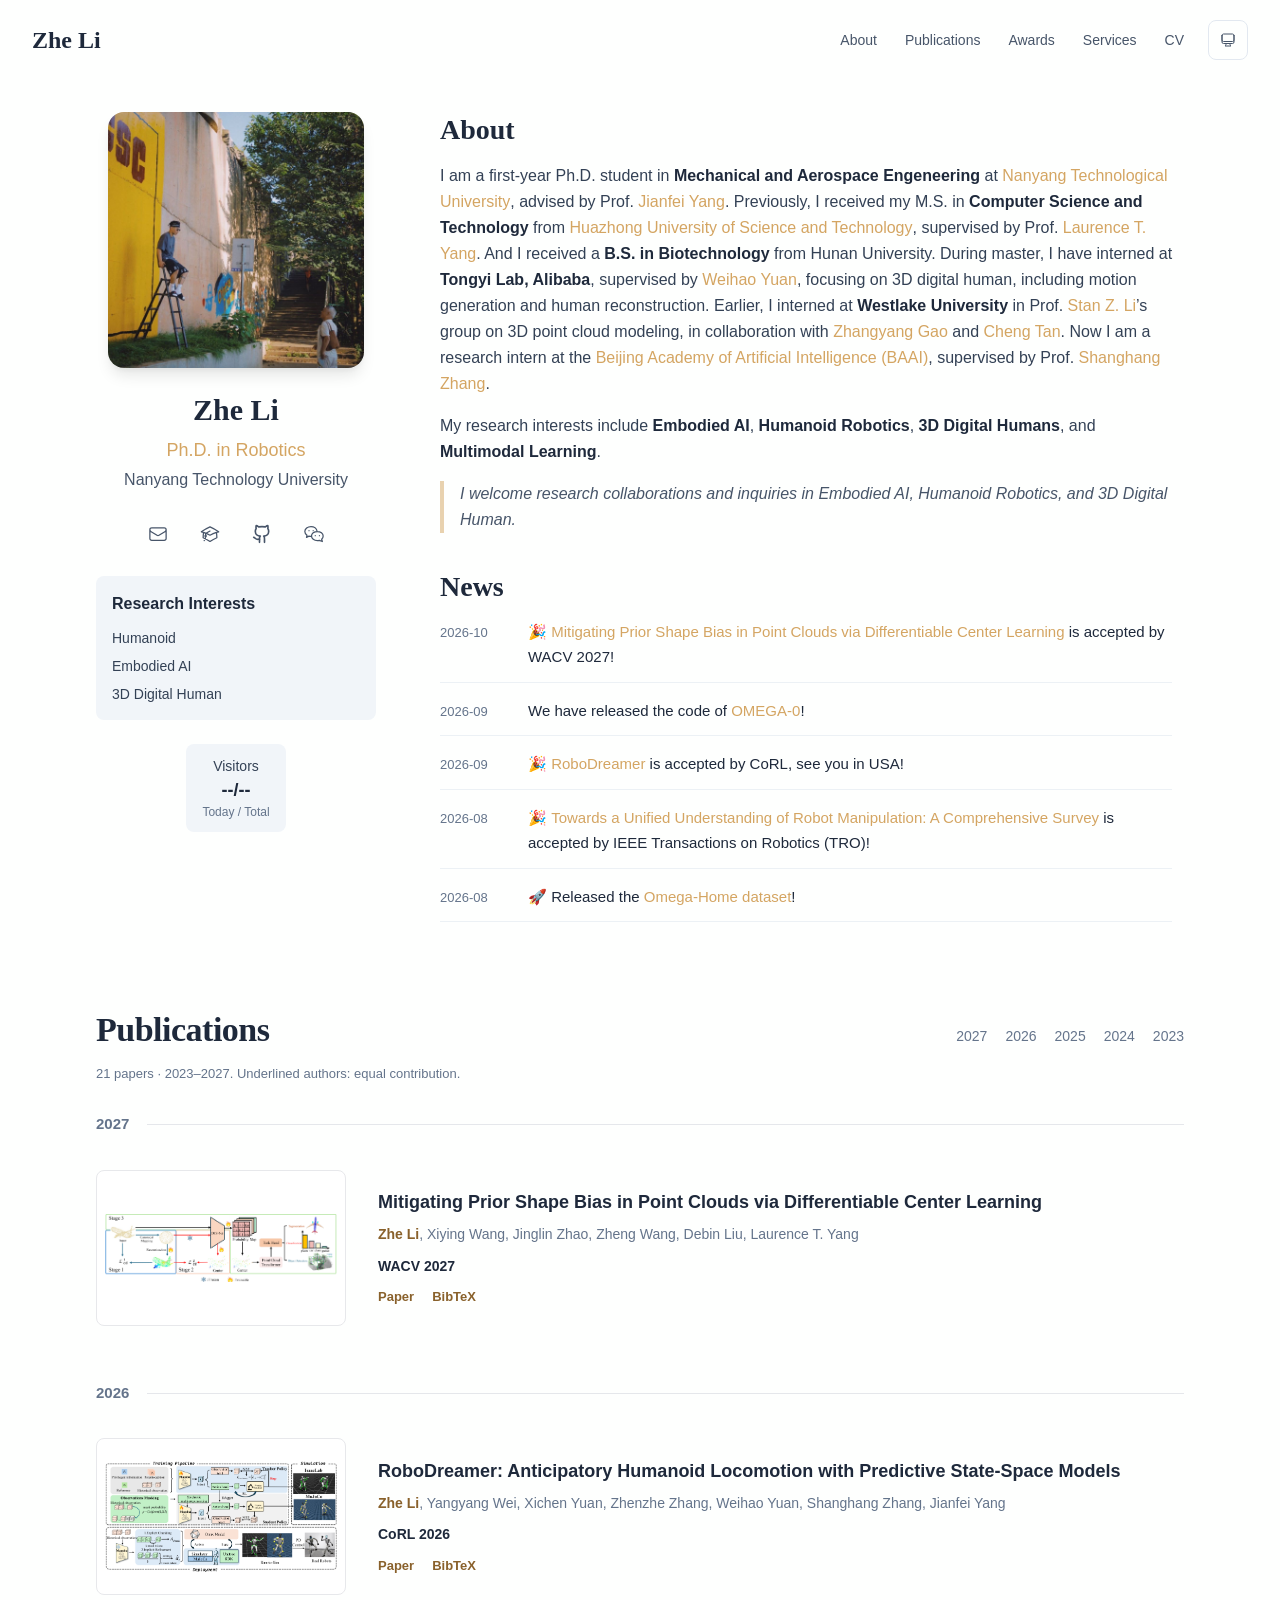
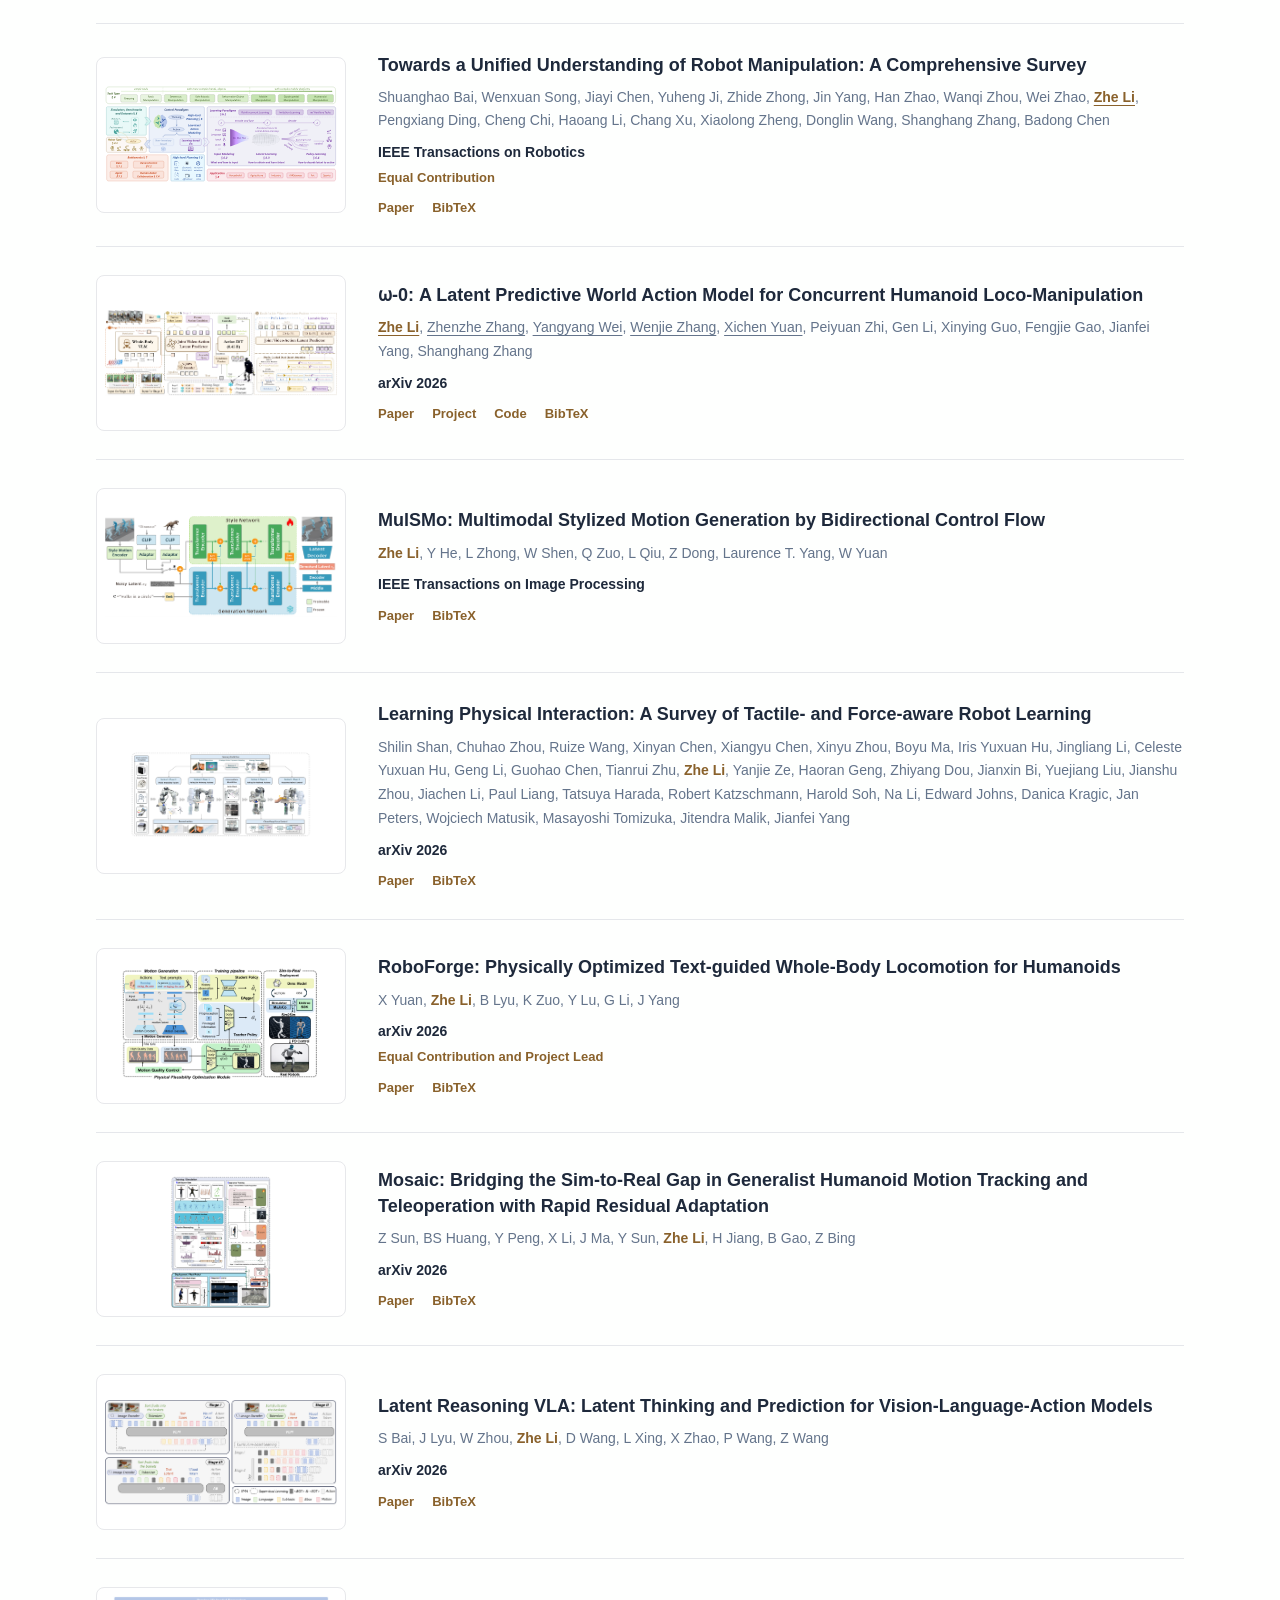
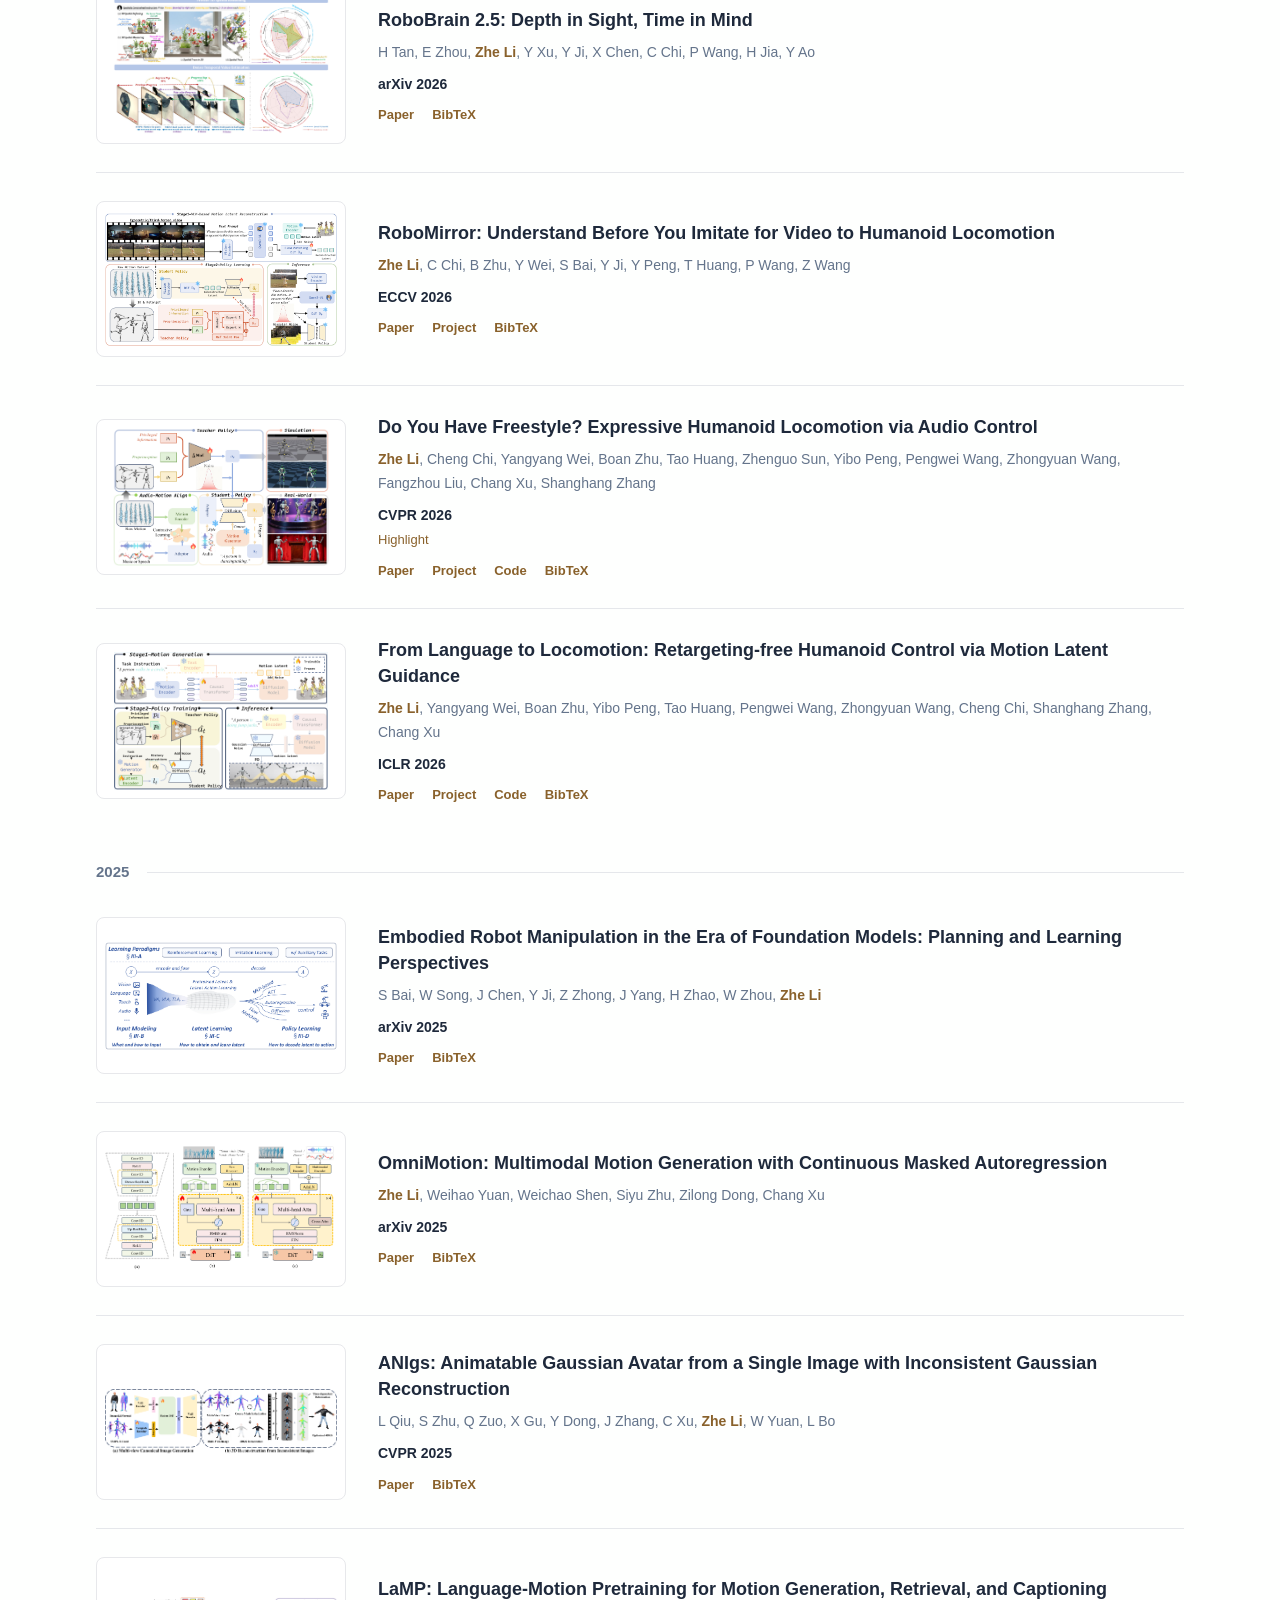
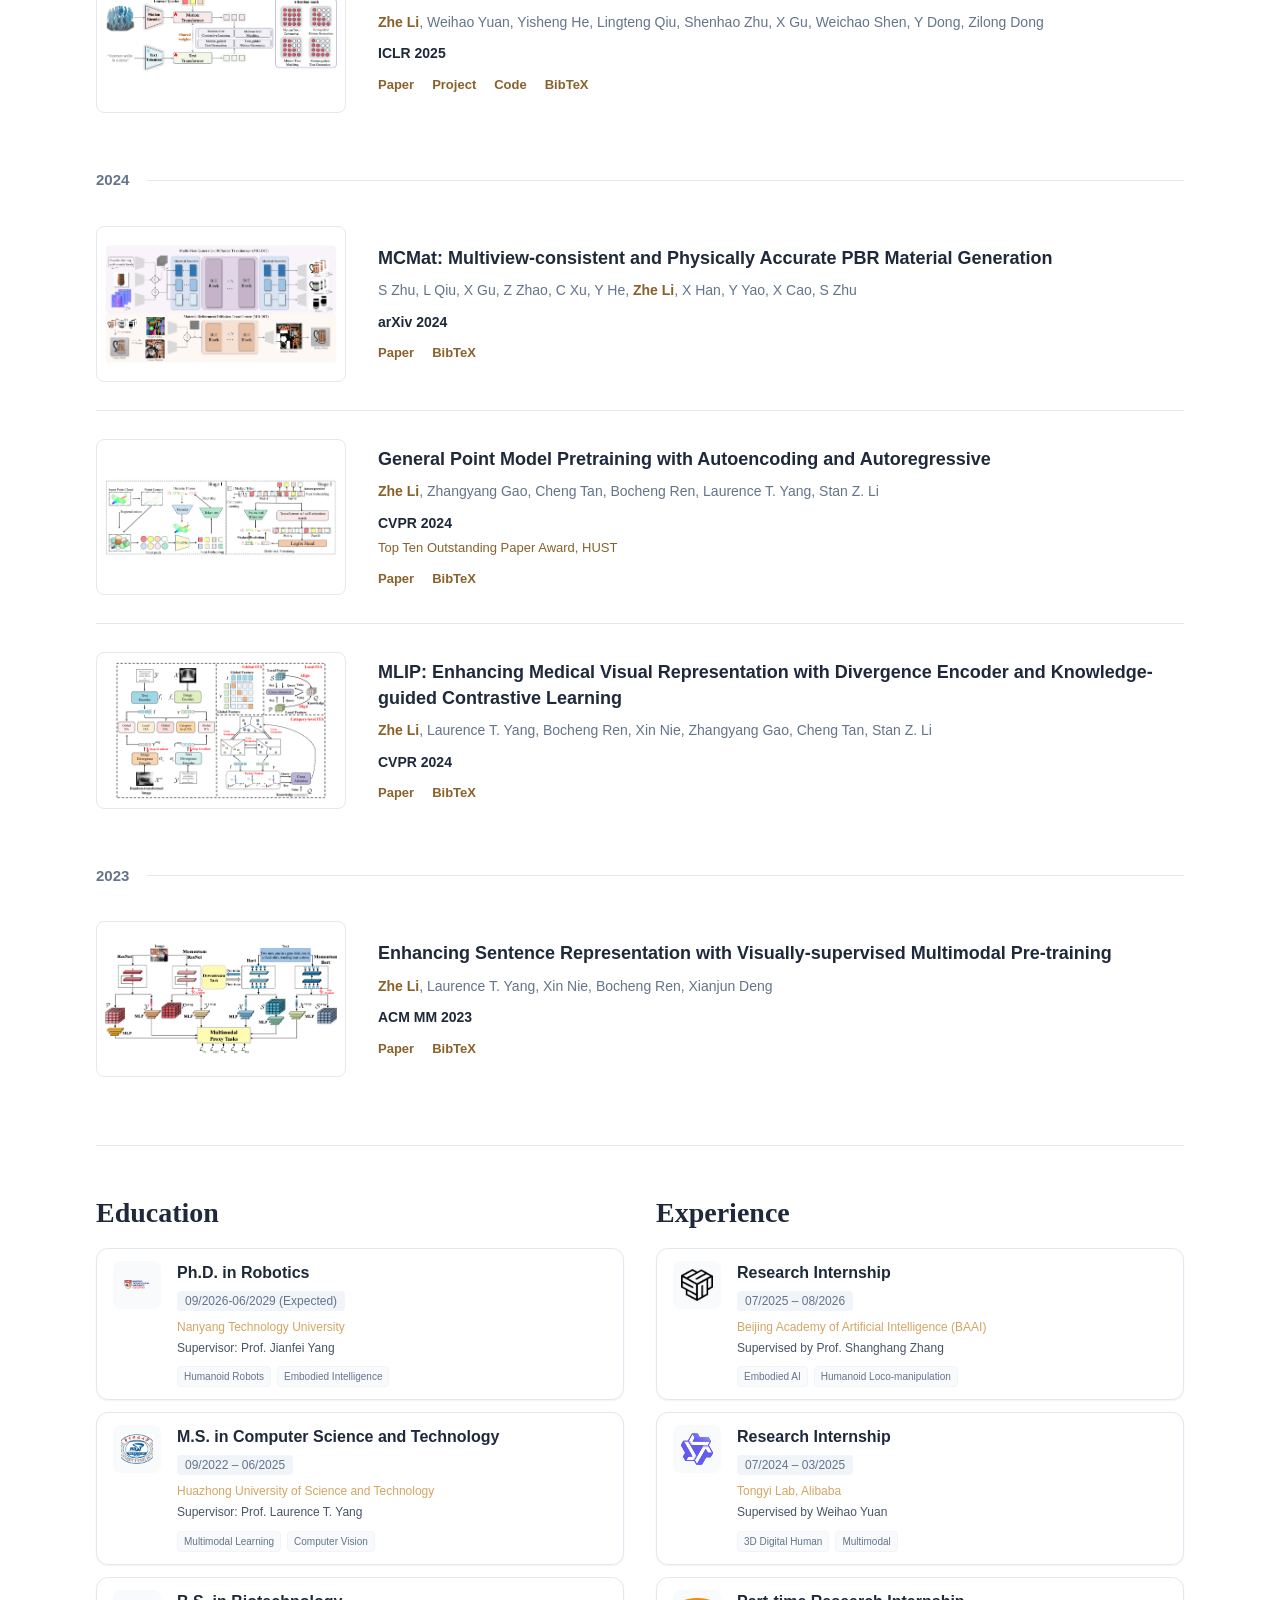
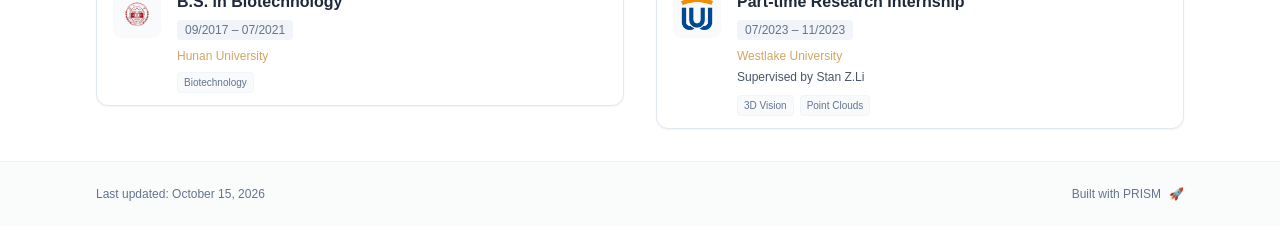
==== commit c3ac4ae0: "Add DCS-Net WACV 2027 publication and acceptance news" ====
--- a/index.html
+++ b/index.html
@@ -61,7 +61,17 @@
 <p class="mb-4 last:mb-0">My research interests include <strong class="font-semibold text-primary">Embodied AI</strong>, <strong class="font-semibold text-primary">Humanoid Robotics</strong>, <strong class="font-semibold text-primary">3D Digital Humans</strong>, and <strong class="font-semibold text-primary">Multimodal Learning</strong>.</p>
 <blockquote class="border-l-4 border-accent/50 pl-4 italic my-4 text-neutral-600 dark:text-neutral-500">
 <p class="mb-4 last:mb-0">I welcome research collaborations and inquiries in Embodied AI, Humanoid Robotics, and 3D Digital Human.</p>
-</blockquote></div></section></section><section id="news" class="scroll-mt-24"><section style="opacity:0;transform:translateY(20px)"><h2 class="text-3xl sm:text-4xl font-serif font-bold text-primary mb-4">News</h2><div class="max-h-80 sm:max-h-96 overflow-y-auto overscroll-y-contain scroll-smooth rounded-xl border border-neutral-200/90 dark:border-neutral-700/80 bg-neutral-50/60 dark:bg-neutral-900/30 px-4 py-3 pr-2"><ul class="space-y-4 pr-1"><li class="flex flex-col gap-1 sm:flex-row sm:items-start sm:gap-4 border-b border-neutral-200/60 pb-4 last:border-b-0 last:pb-0 dark:border-neutral-700/50"><span class="text-sm sm:text-base text-neutral-500 sm:w-24 sm:flex-shrink-0 font-medium tabular-nums">2026-09</span><div class="text-base sm:text-lg text-neutral-800 dark:text-neutral-200 leading-relaxed min-w-0"><span class="inline">We have released the code of <a class="text-accent font-medium underline-offset-2 hover:underline" href="https://github.com/gentlefress/OMEGA-0" node="[object Object]" rel="noopener noreferrer" target="_blank">OMEGA-0</a>!</span></div></li><li class="flex flex-col gap-1 sm:flex-row sm:items-start sm:gap-4 border-b border-neutral-200/60 pb-4 last:border-b-0 last:pb-0 dark:border-neutral-700/50"><span class="text-sm sm:text-base text-neutral-500 sm:w-24 sm:flex-shrink-0 font-medium tabular-nums">2026-09</span><div class="text-base sm:text-lg text-neutral-800 dark:text-neutral-200 leading-relaxed min-w-0"><span class="inline">🎉 <a class="text-accent font-medium underline-offset-2 hover:underline" href="https://arxiv.org/pdf/2609.07096" node="[object Object]" rel="noopener noreferrer" target="_blank">RoboDreamer</a> is accepted by CoRL, see you in USA!</span></div></li><li class="flex flex-col gap-1 sm:flex-row sm:items-start sm:gap-4 border-b border-neutral-200/60 pb-4 last:border-b-0 last:pb-0 dark:border-neutral-700/50"><span class="text-sm sm:text-base text-neutral-500 sm:w-24 sm:flex-shrink-0 font-medium tabular-nums">2026-08</span><div class="text-base sm:text-lg text-neutral-800 dark:text-neutral-200 leading-relaxed min-w-0"><span class="inline">🎉 <a class="text-accent font-medium underline-offset-2 hover:underline" href="https://scholar.google.com/citations?view_op=view_citation&amp;hl=zh-CN&amp;user=xhd94DIAAAAJ&amp;sortby=pubdate&amp;citation_for_view=xhd94DIAAAAJ:aqlVkmm33-oC" node="[object Object]" rel="noopener noreferrer" target="_blank">Towards a Unified Understanding of Robot Manipulation: A Comprehensive Survey</a> is accepted by IEEE Transactions on Robotics (TRO)!</span></div></li><li class="flex flex-col gap-1 sm:flex-row sm:items-start sm:gap-4 border-b border-neutral-200/60 pb-4 last:border-b-0 last:pb-0 dark:border-neutral-700/50"><span class="text-sm sm:text-base text-neutral-500 sm:w-24 sm:flex-shrink-0 font-medium tabular-nums">2026-08</span><div class="text-base sm:text-lg text-neutral-800 dark:text-neutral-200 leading-relaxed min-w-0"><span class="inline">🚀 Released the <a class="text-accent font-medium underline-offset-2 hover:underline" href="https://huggingface.co/datasets/keycharon/omega-HOME" node="[object Object]" rel="noopener noreferrer" target="_blank">Omega-Home dataset</a>!</span></div></li><li class="flex flex-col gap-1 sm:flex-row sm:items-start sm:gap-4 border-b border-neutral-200/60 pb-4 last:border-b-0 last:pb-0 dark:border-neutral-700/50"><span class="text-sm sm:text-base text-neutral-500 sm:w-24 sm:flex-shrink-0 font-medium tabular-nums">2026-08</span><div class="text-base sm:text-lg text-neutral-800 dark:text-neutral-200 leading-relaxed min-w-0"><span class="inline">🎉 Our new work <a class="text-accent font-medium underline-offset-2 hover:underline" href="https://gentlefress.github.io/OMEGA-0_page/" node="[object Object]" rel="noopener noreferrer" target="_blank">ω-0</a> is released now!</span></div></li><li class="flex flex-col gap-1 sm:flex-row sm:items-start sm:gap-4 border-b border-neutral-200/60 pb-4 last:border-b-0 last:pb-0 dark:border-neutral-700/50"><span class="text-sm sm:text-base text-neutral-500 sm:w-24 sm:flex-shrink-0 font-medium tabular-nums">2026-08</span><div class="text-base sm:text-lg text-neutral-800 dark:text-neutral-200 leading-relaxed min-w-0"><span class="inline">🎉 Our new survey about <em>Tactile</em> and <em>Force-awareness</em> for robot is released on <a class="text-accent font-medium underline-offset-2 hover:underline" href="https://arxiv.org/abs/2608.07558" node="[object Object]" rel="noopener noreferrer" target="_blank">arXiv</a> now!</span></div></li><li class="flex flex-col gap-1 sm:flex-row sm:items-start sm:gap-4 border-b border-neutral-200/60 pb-4 last:border-b-0 last:pb-0 dark:border-neutral-700/50"><span class="text-sm sm:text-base text-neutral-500 sm:w-24 sm:flex-shrink-0 font-medium tabular-nums">2026-07</span><div class="text-base sm:text-lg text-neutral-800 dark:text-neutral-200 leading-relaxed min-w-0"><span class="inline">🎉 <a class="text-accent font-medium underline-offset-2 hover:underline" href="https://arxiv.org/abs/2412.09901" node="[object Object]" rel="noopener noreferrer" target="_blank">MulSMo</a> is accepted by IEEE Transactions on Image Processing (TIP)!</span></div></li><li class="flex flex-col gap-1 sm:flex-row sm:items-start sm:gap-4 border-b border-neutral-200/60 pb-4 last:border-b-0 last:pb-0 dark:border-neutral-700/50"><span class="text-sm sm:text-base text-neutral-500 sm:w-24 sm:flex-shrink-0 font-medium tabular-nums">2026-06</span><div class="text-base sm:text-lg text-neutral-800 dark:text-neutral-200 leading-relaxed min-w-0"><span class="inline">🎉 <a class="text-accent font-medium underline-offset-2 hover:underline" href="https://gentlefress.github.io/RoboMirror-proj/" node="[object Object]" rel="noopener noreferrer" target="_blank">RoboMirror</a> is accepted by ECCV 2026!</span></div></li><li class="flex flex-col gap-1 sm:flex-row sm:items-start sm:gap-4 border-b border-neutral-200/60 pb-4 last:border-b-0 last:pb-0 dark:border-neutral-700/50"><span class="text-sm sm:text-base text-neutral-500 sm:w-24 sm:flex-shrink-0 font-medium tabular-nums">2026-04</span><div class="text-base sm:text-lg text-neutral-800 dark:text-neutral-200 leading-relaxed min-w-0"><span class="inline">🌟 <a class="text-accent font-medium underline-offset-2 hover:underline" href="https://gentlefress.github.io/RoboPerform-proj/" node="[object Object]" rel="noopener noreferrer" target="_blank">RoboPerform</a> is selected as CVPR 2026 Highlight Paper (2.98%)!</span></div></li><li class="flex flex-col gap-1 sm:flex-row sm:items-start sm:gap-4 border-b border-neutral-200/60 pb-4 last:border-b-0 last:pb-0 dark:border-neutral-700/50"><span class="text-sm sm:text-base text-neutral-500 sm:w-24 sm:flex-shrink-0 font-medium tabular-nums">2026-02</span><div class="text-base sm:text-lg text-neutral-800 dark:text-neutral-200 leading-relaxed min-w-0"><span class="inline">🎉 <a class="text-accent font-medium underline-offset-2 hover:underline" href="https://gentlefress.github.io/RoboPerform-proj/" node="[object Object]" rel="noopener noreferrer" target="_blank">RoboPerform</a> is accepted by CVPR 2026, see you in Denver, USA!</span></div></li><li class="flex flex-col gap-1 sm:flex-row sm:items-start sm:gap-4 border-b border-neutral-200/60 pb-4 last:border-b-0 last:pb-0 dark:border-neutral-700/50"><span class="text-sm sm:text-base text-neutral-500 sm:w-24 sm:flex-shrink-0 font-medium tabular-nums">2026-01</span><div class="text-base sm:text-lg text-neutral-800 dark:text-neutral-200 leading-relaxed min-w-0"><span class="inline">🎉 <a class="text-accent font-medium underline-offset-2 hover:underline" href="https://gentlefress.github.io/roboghost-proj/" node="[object Object]" rel="noopener noreferrer" target="_blank">RoboGhost</a> is accepted by ICLR 2026, see you in Rio, Brazil!</span></div></li><li class="flex flex-col gap-1 sm:flex-row sm:items-start sm:gap-4 border-b border-neutral-200/60 pb-4 last:border-b-0 last:pb-0 dark:border-neutral-700/50"><span class="text-sm sm:text-base text-neutral-500 sm:w-24 sm:flex-shrink-0 font-medium tabular-nums">2025-07</span><div class="text-base sm:text-lg text-neutral-800 dark:text-neutral-200 leading-relaxed min-w-0"><span class="inline">💼 Research internship at BAAI, focusing on humanoid robotics with Prof. <a class="text-accent font-medium underline-offset-2 hover:underline" href="https://www.ai.pku.edu.cn/en/info/1459/2068.htm" node="[object Object]" rel="noopener noreferrer" target="_blank">Shanghang Zhang</a>.</span></div></li><li class="flex flex-col gap-1 sm:flex-row sm:items-start sm:gap-4 border-b border-neutral-200/60 pb-4 last:border-b-0 last:pb-0 dark:border-neutral-700/50"><span class="text-sm sm:text-base text-neutral-500 sm:w-24 sm:flex-shrink-0 font-medium tabular-nums">2025-06</span><div class="text-base sm:text-lg text-neutral-800 dark:text-neutral-200 leading-relaxed min-w-0"><span class="inline">🏆 Awarded Outstanding Graduate at Huazhong University of Science and Technology.</span></div></li><li class="flex flex-col gap-1 sm:flex-row sm:items-start sm:gap-4 border-b border-neutral-200/60 pb-4 last:border-b-0 last:pb-0 dark:border-neutral-700/50"><span class="text-sm sm:text-base text-neutral-500 sm:w-24 sm:flex-shrink-0 font-medium tabular-nums">2025-02</span><div class="text-base sm:text-lg text-neutral-800 dark:text-neutral-200 leading-relaxed min-w-0"><span class="inline">🎉 One paper is accepted by CVPR 2025, congratulations to <a class="text-accent font-medium underline-offset-2 hover:underline" href="https://lingtengqiu.github.io" node="[object Object]" rel="noopener noreferrer" target="_blank">Lingteng Qiu</a>!</span></div></li><li class="flex flex-col gap-1 sm:flex-row sm:items-start sm:gap-4 border-b border-neutral-200/60 pb-4 last:border-b-0 last:pb-0 dark:border-neutral-700/50"><span class="text-sm sm:text-base text-neutral-500 sm:w-24 sm:flex-shrink-0 font-medium tabular-nums">2025-01</span><div class="text-base sm:text-lg text-neutral-800 dark:text-neutral-200 leading-relaxed min-w-0"><span class="inline">🎉 <a class="text-accent font-medium underline-offset-2 hover:underline" href="https://aigc3d.github.io/LaMP/" node="[object Object]" rel="noopener noreferrer" target="_blank">LaMP</a> is accepted by ICLR 2025, see you in Singapore!</span></div></li><li class="flex flex-col gap-1 sm:flex-row sm:items-start sm:gap-4 border-b border-neutral-200/60 pb-4 last:border-b-0 last:pb-0 dark:border-neutral-700/50"><span class="text-sm sm:text-base text-neutral-500 sm:w-24 sm:flex-shrink-0 font-medium tabular-nums">2024-11</span><div class="text-base sm:text-lg text-neutral-800 dark:text-neutral-200 leading-relaxed min-w-0"><span class="inline">🏆 Awarded the National Scholarship.</span></div></li><li class="flex flex-col gap-1 sm:flex-row sm:items-start sm:gap-4 border-b border-neutral-200/60 pb-4 last:border-b-0 last:pb-0 dark:border-neutral-700/50"><span class="text-sm sm:text-base text-neutral-500 sm:w-24 sm:flex-shrink-0 font-medium tabular-nums">2024-05</span><div class="text-base sm:text-lg text-neutral-800 dark:text-neutral-200 leading-relaxed min-w-0"><span class="inline">💼 Research internship at Tongyi Lab, focusing on 3D Digital Human with <a class="text-accent font-medium underline-offset-2 hover:underline" href="https://www.weihao-yuan.com" node="[object Object]" rel="noopener noreferrer" target="_blank">Weihao Yuan</a>.</span></div></li><li class="flex flex-col gap-1 sm:flex-row sm:items-start sm:gap-4 border-b border-neutral-200/60 pb-4 last:border-b-0 last:pb-0 dark:border-neutral-700/50"><span class="text-sm sm:text-base text-neutral-500 sm:w-24 sm:flex-shrink-0 font-medium tabular-nums">2024-02</span><div class="text-base sm:text-lg text-neutral-800 dark:text-neutral-200 leading-relaxed min-w-0"><span class="inline">🎉 Two papers are accepted by CVPR 2024, see you in Seattle, USA!</span></div></li><li class="flex flex-col gap-1 sm:flex-row sm:items-start sm:gap-4 border-b border-neutral-200/60 pb-4 last:border-b-0 last:pb-0 dark:border-neutral-700/50"><span class="text-sm sm:text-base text-neutral-500 sm:w-24 sm:flex-shrink-0 font-medium tabular-nums">2023-11</span><div class="text-base sm:text-lg text-neutral-800 dark:text-neutral-200 leading-relaxed min-w-0"><span class="inline">🏆 Awarded the National Scholarship.</span></div></li><li class="flex flex-col gap-1 sm:flex-row sm:items-start sm:gap-4 border-b border-neutral-200/60 pb-4 last:border-b-0 last:pb-0 dark:border-neutral-700/50"><span class="text-sm sm:text-base text-neutral-500 sm:w-24 sm:flex-shrink-0 font-medium tabular-nums">2023-07</span><div class="text-base sm:text-lg text-neutral-800 dark:text-neutral-200 leading-relaxed min-w-0"><span class="inline">🎉 One paper is accepted by ACM MM 2023, see you in Ottawa, Canada!</span></div></li></ul></div></section></section></div></div><!-- homepage-publications:start --><section id="publications" class="home-publications" aria-labelledby="publications-heading"><div class="pub-heading"><h2 id="publications-heading">Publications</h2><nav class="pub-years" aria-label="Publication years"><a href="#publications-2026">2026</a><a href="#publications-2025">2025</a><a href="#publications-2024">2024</a><a href="#publications-2023">2023</a></nav></div><p class="pub-intro">20 papers · 2023–2026. <span>Underlined authors: equal contribution.</span></p><section class="pub-year" id="publications-2026" aria-labelledby="publications-year-2026"><h3 class="pub-year-heading" id="publications-year-2026">2026</h3><article class="pub-row" id="pub-li2026robodreamer"><a class="pub-figure" href="/papers/frameworks/li2026robodreamer.png" target="_blank" rel="noopener noreferrer" aria-label="View framework figure: RoboDreamer: Anticipatory Humanoid Locomotion with Predictive State-Space Models"><img src="/papers/frameworks/li2026robodreamer.png" alt="Framework overview for RoboDreamer: Anticipatory Humanoid Locomotion with Predictive State-Space Models" loading="lazy" decoding="async" width="800" height="500"/></a><div class="pub-info"><h4 class="pub-title"><a href="https://arxiv.org/pdf/2609.07096" target="_blank" rel="noopener noreferrer">RoboDreamer: Anticipatory Humanoid Locomotion with Predictive State-Space Models</a></h4><p class="pub-authors"><strong class="pub-self">Zhe Li</strong>, Yangyang Wei, Xichen Yuan, Zhenzhe Zhang, Weihao Yuan, Shanghang Zhang, Jianfei Yang</p><p class="pub-venue" title="Conference on Robot Learning (CoRL)">CoRL 2026</p><div class="pub-links"><a href="https://arxiv.org/pdf/2609.07096" target="_blank" rel="noopener noreferrer">Paper</a><details class="pub-citation"><summary>BibTeX</summary><pre>@inproceedings{li2026robodreamer,
+</blockquote></div></section></section><section id="news" class="scroll-mt-24"><section style="opacity:0;transform:translateY(20px)"><h2 class="text-3xl sm:text-4xl font-serif font-bold text-primary mb-4">News</h2><div class="max-h-80 sm:max-h-96 overflow-y-auto overscroll-y-contain scroll-smooth rounded-xl border border-neutral-200/90 dark:border-neutral-700/80 bg-neutral-50/60 dark:bg-neutral-900/30 px-4 py-3 pr-2"><ul class="space-y-4 pr-1"><li class="flex flex-col gap-1 sm:flex-row sm:items-start sm:gap-4 border-b border-neutral-200/60 pb-4 last:border-b-0 last:pb-0 dark:border-neutral-700/50"><span class="text-sm sm:text-base text-neutral-500 sm:w-24 sm:flex-shrink-0 font-medium tabular-nums">2026-10</span><div class="text-base sm:text-lg text-neutral-800 dark:text-neutral-200 leading-relaxed min-w-0"><span class="inline">🎉 <a class="text-accent font-medium underline-offset-2 hover:underline" href="https://arxiv.org/abs/2402.02088" node="[object Object]" rel="noopener noreferrer" target="_blank">Mitigating Prior Shape Bias in Point Clouds via Differentiable Center Learning</a> is accepted by WACV 2027!</span></div></li><li class="flex flex-col gap-1 sm:flex-row sm:items-start sm:gap-4 border-b border-neutral-200/60 pb-4 last:border-b-0 last:pb-0 dark:border-neutral-700/50"><span class="text-sm sm:text-base text-neutral-500 sm:w-24 sm:flex-shrink-0 font-medium tabular-nums">2026-09</span><div class="text-base sm:text-lg text-neutral-800 dark:text-neutral-200 leading-relaxed min-w-0"><span class="inline">We have released the code of <a class="text-accent font-medium underline-offset-2 hover:underline" href="https://github.com/gentlefress/OMEGA-0" node="[object Object]" rel="noopener noreferrer" target="_blank">OMEGA-0</a>!</span></div></li><li class="flex flex-col gap-1 sm:flex-row sm:items-start sm:gap-4 border-b border-neutral-200/60 pb-4 last:border-b-0 last:pb-0 dark:border-neutral-700/50"><span class="text-sm sm:text-base text-neutral-500 sm:w-24 sm:flex-shrink-0 font-medium tabular-nums">2026-09</span><div class="text-base sm:text-lg text-neutral-800 dark:text-neutral-200 leading-relaxed min-w-0"><span class="inline">🎉 <a class="text-accent font-medium underline-offset-2 hover:underline" href="https://arxiv.org/pdf/2609.07096" node="[object Object]" rel="noopener noreferrer" target="_blank">RoboDreamer</a> is accepted by CoRL, see you in USA!</span></div></li><li class="flex flex-col gap-1 sm:flex-row sm:items-start sm:gap-4 border-b border-neutral-200/60 pb-4 last:border-b-0 last:pb-0 dark:border-neutral-700/50"><span class="text-sm sm:text-base text-neutral-500 sm:w-24 sm:flex-shrink-0 font-medium tabular-nums">2026-08</span><div class="text-base sm:text-lg text-neutral-800 dark:text-neutral-200 leading-relaxed min-w-0"><span class="inline">🎉 <a class="text-accent font-medium underline-offset-2 hover:underline" href="https://scholar.google.com/citations?view_op=view_citation&amp;hl=zh-CN&amp;user=xhd94DIAAAAJ&amp;sortby=pubdate&amp;citation_for_view=xhd94DIAAAAJ:aqlVkmm33-oC" node="[object Object]" rel="noopener noreferrer" target="_blank">Towards a Unified Understanding of Robot Manipulation: A Comprehensive Survey</a> is accepted by IEEE Transactions on Robotics (TRO)!</span></div></li><li class="flex flex-col gap-1 sm:flex-row sm:items-start sm:gap-4 border-b border-neutral-200/60 pb-4 last:border-b-0 last:pb-0 dark:border-neutral-700/50"><span class="text-sm sm:text-base text-neutral-500 sm:w-24 sm:flex-shrink-0 font-medium tabular-nums">2026-08</span><div class="text-base sm:text-lg text-neutral-800 dark:text-neutral-200 leading-relaxed min-w-0"><span class="inline">🚀 Released the <a class="text-accent font-medium underline-offset-2 hover:underline" href="https://huggingface.co/datasets/keycharon/omega-HOME" node="[object Object]" rel="noopener noreferrer" target="_blank">Omega-Home dataset</a>!</span></div></li><li class="flex flex-col gap-1 sm:flex-row sm:items-start sm:gap-4 border-b border-neutral-200/60 pb-4 last:border-b-0 last:pb-0 dark:border-neutral-700/50"><span class="text-sm sm:text-base text-neutral-500 sm:w-24 sm:flex-shrink-0 font-medium tabular-nums">2026-08</span><div class="text-base sm:text-lg text-neutral-800 dark:text-neutral-200 leading-relaxed min-w-0"><span class="inline">🎉 Our new work <a class="text-accent font-medium underline-offset-2 hover:underline" href="https://gentlefress.github.io/OMEGA-0_page/" node="[object Object]" rel="noopener noreferrer" target="_blank">ω-0</a> is released now!</span></div></li><li class="flex flex-col gap-1 sm:flex-row sm:items-start sm:gap-4 border-b border-neutral-200/60 pb-4 last:border-b-0 last:pb-0 dark:border-neutral-700/50"><span class="text-sm sm:text-base text-neutral-500 sm:w-24 sm:flex-shrink-0 font-medium tabular-nums">2026-08</span><div class="text-base sm:text-lg text-neutral-800 dark:text-neutral-200 leading-relaxed min-w-0"><span class="inline">🎉 Our new survey about <em>Tactile</em> and <em>Force-awareness</em> for robot is released on <a class="text-accent font-medium underline-offset-2 hover:underline" href="https://arxiv.org/abs/2608.07558" node="[object Object]" rel="noopener noreferrer" target="_blank">arXiv</a> now!</span></div></li><li class="flex flex-col gap-1 sm:flex-row sm:items-start sm:gap-4 border-b border-neutral-200/60 pb-4 last:border-b-0 last:pb-0 dark:border-neutral-700/50"><span class="text-sm sm:text-base text-neutral-500 sm:w-24 sm:flex-shrink-0 font-medium tabular-nums">2026-07</span><div class="text-base sm:text-lg text-neutral-800 dark:text-neutral-200 leading-relaxed min-w-0"><span class="inline">🎉 <a class="text-accent font-medium underline-offset-2 hover:underline" href="https://arxiv.org/abs/2412.09901" node="[object Object]" rel="noopener noreferrer" target="_blank">MulSMo</a> is accepted by IEEE Transactions on Image Processing (TIP)!</span></div></li><li class="flex flex-col gap-1 sm:flex-row sm:items-start sm:gap-4 border-b border-neutral-200/60 pb-4 last:border-b-0 last:pb-0 dark:border-neutral-700/50"><span class="text-sm sm:text-base text-neutral-500 sm:w-24 sm:flex-shrink-0 font-medium tabular-nums">2026-06</span><div class="text-base sm:text-lg text-neutral-800 dark:text-neutral-200 leading-relaxed min-w-0"><span class="inline">🎉 <a class="text-accent font-medium underline-offset-2 hover:underline" href="https://gentlefress.github.io/RoboMirror-proj/" node="[object Object]" rel="noopener noreferrer" target="_blank">RoboMirror</a> is accepted by ECCV 2026!</span></div></li><li class="flex flex-col gap-1 sm:flex-row sm:items-start sm:gap-4 border-b border-neutral-200/60 pb-4 last:border-b-0 last:pb-0 dark:border-neutral-700/50"><span class="text-sm sm:text-base text-neutral-500 sm:w-24 sm:flex-shrink-0 font-medium tabular-nums">2026-04</span><div class="text-base sm:text-lg text-neutral-800 dark:text-neutral-200 leading-relaxed min-w-0"><span class="inline">🌟 <a class="text-accent font-medium underline-offset-2 hover:underline" href="https://gentlefress.github.io/RoboPerform-proj/" node="[object Object]" rel="noopener noreferrer" target="_blank">RoboPerform</a> is selected as CVPR 2026 Highlight Paper (2.98%)!</span></div></li><li class="flex flex-col gap-1 sm:flex-row sm:items-start sm:gap-4 border-b border-neutral-200/60 pb-4 last:border-b-0 last:pb-0 dark:border-neutral-700/50"><span class="text-sm sm:text-base text-neutral-500 sm:w-24 sm:flex-shrink-0 font-medium tabular-nums">2026-02</span><div class="text-base sm:text-lg text-neutral-800 dark:text-neutral-200 leading-relaxed min-w-0"><span class="inline">🎉 <a class="text-accent font-medium underline-offset-2 hover:underline" href="https://gentlefress.github.io/RoboPerform-proj/" node="[object Object]" rel="noopener noreferrer" target="_blank">RoboPerform</a> is accepted by CVPR 2026, see you in Denver, USA!</span></div></li><li class="flex flex-col gap-1 sm:flex-row sm:items-start sm:gap-4 border-b border-neutral-200/60 pb-4 last:border-b-0 last:pb-0 dark:border-neutral-700/50"><span class="text-sm sm:text-base text-neutral-500 sm:w-24 sm:flex-shrink-0 font-medium tabular-nums">2026-01</span><div class="text-base sm:text-lg text-neutral-800 dark:text-neutral-200 leading-relaxed min-w-0"><span class="inline">🎉 <a class="text-accent font-medium underline-offset-2 hover:underline" href="https://gentlefress.github.io/roboghost-proj/" node="[object Object]" rel="noopener noreferrer" target="_blank">RoboGhost</a> is accepted by ICLR 2026, see you in Rio, Brazil!</span></div></li><li class="flex flex-col gap-1 sm:flex-row sm:items-start sm:gap-4 border-b border-neutral-200/60 pb-4 last:border-b-0 last:pb-0 dark:border-neutral-700/50"><span class="text-sm sm:text-base text-neutral-500 sm:w-24 sm:flex-shrink-0 font-medium tabular-nums">2025-07</span><div class="text-base sm:text-lg text-neutral-800 dark:text-neutral-200 leading-relaxed min-w-0"><span class="inline">💼 Research internship at BAAI, focusing on humanoid robotics with Prof. <a class="text-accent font-medium underline-offset-2 hover:underline" href="https://www.ai.pku.edu.cn/en/info/1459/2068.htm" node="[object Object]" rel="noopener noreferrer" target="_blank">Shanghang Zhang</a>.</span></div></li><li class="flex flex-col gap-1 sm:flex-row sm:items-start sm:gap-4 border-b border-neutral-200/60 pb-4 last:border-b-0 last:pb-0 dark:border-neutral-700/50"><span class="text-sm sm:text-base text-neutral-500 sm:w-24 sm:flex-shrink-0 font-medium tabular-nums">2025-06</span><div class="text-base sm:text-lg text-neutral-800 dark:text-neutral-200 leading-relaxed min-w-0"><span class="inline">🏆 Awarded Outstanding Graduate at Huazhong University of Science and Technology.</span></div></li><li class="flex flex-col gap-1 sm:flex-row sm:items-start sm:gap-4 border-b border-neutral-200/60 pb-4 last:border-b-0 last:pb-0 dark:border-neutral-700/50"><span class="text-sm sm:text-base text-neutral-500 sm:w-24 sm:flex-shrink-0 font-medium tabular-nums">2025-02</span><div class="text-base sm:text-lg text-neutral-800 dark:text-neutral-200 leading-relaxed min-w-0"><span class="inline">🎉 One paper is accepted by CVPR 2025, congratulations to <a class="text-accent font-medium underline-offset-2 hover:underline" href="https://lingtengqiu.github.io" node="[object Object]" rel="noopener noreferrer" target="_blank">Lingteng Qiu</a>!</span></div></li><li class="flex flex-col gap-1 sm:flex-row sm:items-start sm:gap-4 border-b border-neutral-200/60 pb-4 last:border-b-0 last:pb-0 dark:border-neutral-700/50"><span class="text-sm sm:text-base text-neutral-500 sm:w-24 sm:flex-shrink-0 font-medium tabular-nums">2025-01</span><div class="text-base sm:text-lg text-neutral-800 dark:text-neutral-200 leading-relaxed min-w-0"><span class="inline">🎉 <a class="text-accent font-medium underline-offset-2 hover:underline" href="https://aigc3d.github.io/LaMP/" node="[object Object]" rel="noopener noreferrer" target="_blank">LaMP</a> is accepted by ICLR 2025, see you in Singapore!</span></div></li><li class="flex flex-col gap-1 sm:flex-row sm:items-start sm:gap-4 border-b border-neutral-200/60 pb-4 last:border-b-0 last:pb-0 dark:border-neutral-700/50"><span class="text-sm sm:text-base text-neutral-500 sm:w-24 sm:flex-shrink-0 font-medium tabular-nums">2024-11</span><div class="text-base sm:text-lg text-neutral-800 dark:text-neutral-200 leading-relaxed min-w-0"><span class="inline">🏆 Awarded the National Scholarship.</span></div></li><li class="flex flex-col gap-1 sm:flex-row sm:items-start sm:gap-4 border-b border-neutral-200/60 pb-4 last:border-b-0 last:pb-0 dark:border-neutral-700/50"><span class="text-sm sm:text-base text-neutral-500 sm:w-24 sm:flex-shrink-0 font-medium tabular-nums">2024-05</span><div class="text-base sm:text-lg text-neutral-800 dark:text-neutral-200 leading-relaxed min-w-0"><span class="inline">💼 Research internship at Tongyi Lab, focusing on 3D Digital Human with <a class="text-accent font-medium underline-offset-2 hover:underline" href="https://www.weihao-yuan.com" node="[object Object]" rel="noopener noreferrer" target="_blank">Weihao Yuan</a>.</span></div></li><li class="flex flex-col gap-1 sm:flex-row sm:items-start sm:gap-4 border-b border-neutral-200/60 pb-4 last:border-b-0 last:pb-0 dark:border-neutral-700/50"><span class="text-sm sm:text-base text-neutral-500 sm:w-24 sm:flex-shrink-0 font-medium tabular-nums">2024-02</span><div class="text-base sm:text-lg text-neutral-800 dark:text-neutral-200 leading-relaxed min-w-0"><span class="inline">🎉 Two papers are accepted by CVPR 2024, see you in Seattle, USA!</span></div></li><li class="flex flex-col gap-1 sm:flex-row sm:items-start sm:gap-4 border-b border-neutral-200/60 pb-4 last:border-b-0 last:pb-0 dark:border-neutral-700/50"><span class="text-sm sm:text-base text-neutral-500 sm:w-24 sm:flex-shrink-0 font-medium tabular-nums">2023-11</span><div class="text-base sm:text-lg text-neutral-800 dark:text-neutral-200 leading-relaxed min-w-0"><span class="inline">🏆 Awarded the National Scholarship.</span></div></li><li class="flex flex-col gap-1 sm:flex-row sm:items-start sm:gap-4 border-b border-neutral-200/60 pb-4 last:border-b-0 last:pb-0 dark:border-neutral-700/50"><span class="text-sm sm:text-base text-neutral-500 sm:w-24 sm:flex-shrink-0 font-medium tabular-nums">2023-07</span><div class="text-base sm:text-lg text-neutral-800 dark:text-neutral-200 leading-relaxed min-w-0"><span class="inline">🎉 One paper is accepted by ACM MM 2023, see you in Ottawa, Canada!</span></div></li></ul></div></section></section></div></div><!-- homepage-publications:start --><section id="publications" class="home-publications" aria-labelledby="publications-heading"><div class="pub-heading"><h2 id="publications-heading">Publications</h2><nav class="pub-years" aria-label="Publication years"><a href="#publications-2027">2027</a><a href="#publications-2026">2026</a><a href="#publications-2025">2025</a><a href="#publications-2024">2024</a><a href="#publications-2023">2023</a></nav></div><p class="pub-intro">21 papers · 2023–2027. <span>Underlined authors: equal contribution.</span></p><section class="pub-year" id="publications-2027" aria-labelledby="publications-year-2027"><h3 class="pub-year-heading" id="publications-year-2027">2027</h3><article class="pub-row" id="pub-li2027dcsnet"><a class="pub-figure" href="/papers/frameworks/li2027dcsnet.png" target="_blank" rel="noopener noreferrer" aria-label="View framework figure: Mitigating Prior Shape Bias in Point Clouds via Differentiable Center Learning"><img src="/papers/frameworks/li2027dcsnet.png" alt="Framework overview for Mitigating Prior Shape Bias in Point Clouds via Differentiable Center Learning" loading="lazy" decoding="async" width="800" height="500"/></a><div class="pub-info"><h4 class="pub-title"><a href="https://arxiv.org/abs/2402.02088" target="_blank" rel="noopener noreferrer">Mitigating Prior Shape Bias in Point Clouds via Differentiable Center Learning</a></h4><p class="pub-authors"><strong class="pub-self">Zhe Li</strong>, Xiying Wang, Jinglin Zhao, Zheng Wang, Debin Liu, Laurence T. Yang</p><p class="pub-venue" title="IEEE/CVF Winter Conference on Applications of Computer Vision (WACV)">WACV 2027</p><div class="pub-links"><a href="https://arxiv.org/abs/2402.02088" target="_blank" rel="noopener noreferrer">Paper</a><details class="pub-citation"><summary>BibTeX</summary><pre>@inproceedings{li2027dcsnet,
+  title = {Mitigating Prior Shape Bias in Point Clouds via Differentiable Center Learning},
+  author = {Zhe Li and Xiying Wang and Jinglin Zhao and Zheng Wang and Debin Liu and Laurence T. Yang},
+  booktitle = {IEEE/CVF Winter Conference on Applications of Computer Vision (WACV)},
+  year = {2027},
+  note = {Accepted},
+  eprint = {2402.02088},
+  archivePrefix = {arXiv},
+  primaryClass = {cs.CV},
+  url = {https://arxiv.org/abs/2402.02088}
+}</pre></details></div></div></article></section><section class="pub-year" id="publications-2026" aria-labelledby="publications-year-2026"><h3 class="pub-year-heading" id="publications-year-2026">2026</h3><article class="pub-row" id="pub-li2026robodreamer"><a class="pub-figure" href="/papers/frameworks/li2026robodreamer.png" target="_blank" rel="noopener noreferrer" aria-label="View framework figure: RoboDreamer: Anticipatory Humanoid Locomotion with Predictive State-Space Models"><img src="/papers/frameworks/li2026robodreamer.png" alt="Framework overview for RoboDreamer: Anticipatory Humanoid Locomotion with Predictive State-Space Models" loading="lazy" decoding="async" width="800" height="500"/></a><div class="pub-info"><h4 class="pub-title"><a href="https://arxiv.org/pdf/2609.07096" target="_blank" rel="noopener noreferrer">RoboDreamer: Anticipatory Humanoid Locomotion with Predictive State-Space Models</a></h4><p class="pub-authors"><strong class="pub-self">Zhe Li</strong>, Yangyang Wei, Xichen Yuan, Zhenzhe Zhang, Weihao Yuan, Shanghang Zhang, Jianfei Yang</p><p class="pub-venue" title="Conference on Robot Learning (CoRL)">CoRL 2026</p><div class="pub-links"><a href="https://arxiv.org/pdf/2609.07096" target="_blank" rel="noopener noreferrer">Paper</a><details class="pub-citation"><summary>BibTeX</summary><pre>@inproceedings{li2026robodreamer,
   title = {RoboDreamer: Anticipatory Humanoid Locomotion with Predictive State-Space Models},
   author = {Zhe Li and Yangyang Wei and Xichen Yuan and Zhenzhe Zhang and Weihao Yuan and Shanghang Zhang and Jianfei Yang},
   booktitle = {Conference on Robot Learning (CoRL)},
@@ -194,4 +204,4 @@
   booktitle = {ACM International Conference on Multimedia (ACM MM)},
   year = {2023},
   url = {https://doi.org/10.1145/3581783.3612254}
-}</pre></details></div></div></article></section></section><!-- homepage-publications:end --><div class="homepage-background"><section id="education"><div style="opacity:0;transform:translateY(20px)"><div class="mb-4"><h1 class="text-2xl font-serif font-bold text-primary mb-4">Education</h1></div><div class="grid gap-3"><div class="bg-white dark:bg-neutral-900 py-3 px-4 rounded-xl shadow-sm border border-neutral-200 dark:border-neutral-800 hover:shadow-lg transition-all duration-200 hover:scale-[1.01] flex gap-4" style="opacity:0;transform:translateY(20px)"><div class="flex-shrink-0 w-12 h-12 flex items-center justify-center bg-neutral-50 dark:bg-neutral-800/50 rounded-lg overflow-hidden"><img alt="" class="w-8 h-8 object-contain" src="/logos/NTU.svg"/></div><div class="flex-1 min-w-0"><div class="flex justify-between items-start gap-2"><h3 class="text-base font-semibold text-primary">Ph.D. in Robotics</h3><span class="text-xs text-neutral-500 font-medium bg-neutral-100 dark:bg-neutral-800 px-2 py-0.5 rounded flex-shrink-0">09/2026-06/2029 (Expected)</span></div><p class="text-xs text-accent font-medium mb-1">Nanyang Technology University</p><p class="text-xs text-neutral-600 dark:text-neutral-500 leading-relaxed">Supervisor: Prof. Jianfei Yang</p><div class="flex flex-wrap gap-1.5 mt-2"><span class="text-[10px] text-neutral-500 bg-neutral-50 dark:bg-neutral-800/50 px-1.5 py-0.5 rounded border border-neutral-100 dark:border-neutral-800">Humanoid Robots</span><span class="text-[10px] text-neutral-500 bg-neutral-50 dark:bg-neutral-800/50 px-1.5 py-0.5 rounded border border-neutral-100 dark:border-neutral-800">Embodied Intelligence</span></div></div></div><div class="bg-white dark:bg-neutral-900 py-3 px-4 rounded-xl shadow-sm border border-neutral-200 dark:border-neutral-800 hover:shadow-lg transition-all duration-200 hover:scale-[1.01] flex gap-4" style="opacity:0;transform:translateY(20px)"><div class="flex-shrink-0 w-12 h-12 flex items-center justify-center bg-neutral-50 dark:bg-neutral-800/50 rounded-lg overflow-hidden"><img alt="" class="w-8 h-8 object-contain" src="/logos/hust.webp"/></div><div class="flex-1 min-w-0"><div class="flex justify-between items-start gap-2"><h3 class="text-base font-semibold text-primary">M.S. in Computer Science and Technology</h3><span class="text-xs text-neutral-500 font-medium bg-neutral-100 dark:bg-neutral-800 px-2 py-0.5 rounded flex-shrink-0">09/2022 – 06/2025</span></div><p class="text-xs text-accent font-medium mb-1">Huazhong University of Science and Technology</p><p class="text-xs text-neutral-600 dark:text-neutral-500 leading-relaxed">Supervisor: Prof. Laurence T. Yang</p><div class="flex flex-wrap gap-1.5 mt-2"><span class="text-[10px] text-neutral-500 bg-neutral-50 dark:bg-neutral-800/50 px-1.5 py-0.5 rounded border border-neutral-100 dark:border-neutral-800">Multimodal Learning</span><span class="text-[10px] text-neutral-500 bg-neutral-50 dark:bg-neutral-800/50 px-1.5 py-0.5 rounded border border-neutral-100 dark:border-neutral-800">Computer Vision</span></div></div></div><div class="bg-white dark:bg-neutral-900 py-3 px-4 rounded-xl shadow-sm border border-neutral-200 dark:border-neutral-800 hover:shadow-lg transition-all duration-200 hover:scale-[1.01] flex gap-4" style="opacity:0;transform:translateY(20px)"><div class="flex-shrink-0 w-12 h-12 flex items-center justify-center bg-neutral-50 dark:bg-neutral-800/50 rounded-lg overflow-hidden"><img alt="" class="w-8 h-8 object-contain" src="/logos/hnu.png"/></div><div class="flex-1 min-w-0"><div class="flex justify-between items-start gap-2"><h3 class="text-base font-semibold text-primary">B.S. in Biotechnology</h3><span class="text-xs text-neutral-500 font-medium bg-neutral-100 dark:bg-neutral-800 px-2 py-0.5 rounded flex-shrink-0">09/2017 – 07/2021</span></div><p class="text-xs text-accent font-medium mb-1">Hunan University</p><div class="flex flex-wrap gap-1.5 mt-2"><span class="text-[10px] text-neutral-500 bg-neutral-50 dark:bg-neutral-800/50 px-1.5 py-0.5 rounded border border-neutral-100 dark:border-neutral-800">Biotechnology</span></div></div></div></div></div></section><section id="experience"><div style="opacity:0;transform:translateY(20px)"><div class="mb-4"><h1 class="text-2xl font-serif font-bold text-primary mb-4">Experience</h1></div><div class="grid gap-3"><div class="bg-white dark:bg-neutral-900 py-3 px-4 rounded-xl shadow-sm border border-neutral-200 dark:border-neutral-800 hover:shadow-lg transition-all duration-200 hover:scale-[1.01] flex gap-4" style="opacity:0;transform:translateY(20px)"><div class="flex-shrink-0 w-12 h-12 flex items-center justify-center bg-neutral-50 dark:bg-neutral-800/50 rounded-lg overflow-hidden"><img alt="" class="w-8 h-8 object-contain" src="/logos/baai-2.png"/></div><div class="flex-1 min-w-0"><div class="flex justify-between items-start gap-2"><h3 class="text-base font-semibold text-primary">Research Internship</h3><span class="text-xs text-neutral-500 font-medium bg-neutral-100 dark:bg-neutral-800 px-2 py-0.5 rounded flex-shrink-0">07/2025 – 08/2026</span></div><p class="text-xs text-accent font-medium mb-1">Beijing Academy of Artificial Intelligence (BAAI)</p><p class="text-xs text-neutral-600 dark:text-neutral-500 leading-relaxed">Supervised by Prof. Shanghang Zhang</p><div class="flex flex-wrap gap-1.5 mt-2"><span class="text-[10px] text-neutral-500 bg-neutral-50 dark:bg-neutral-800/50 px-1.5 py-0.5 rounded border border-neutral-100 dark:border-neutral-800">Embodied AI</span><span class="text-[10px] text-neutral-500 bg-neutral-50 dark:bg-neutral-800/50 px-1.5 py-0.5 rounded border border-neutral-100 dark:border-neutral-800">Humanoid Loco-manipulation</span></div></div></div><div class="bg-white dark:bg-neutral-900 py-3 px-4 rounded-xl shadow-sm border border-neutral-200 dark:border-neutral-800 hover:shadow-lg transition-all duration-200 hover:scale-[1.01] flex gap-4" style="opacity:0;transform:translateY(20px)"><div class="flex-shrink-0 w-12 h-12 flex items-center justify-center bg-neutral-50 dark:bg-neutral-800/50 rounded-lg overflow-hidden"><img alt="" class="w-8 h-8 object-contain" src="/logos/tongyi-logo.svg"/></div><div class="flex-1 min-w-0"><div class="flex justify-between items-start gap-2"><h3 class="text-base font-semibold text-primary">Research Internship</h3><span class="text-xs text-neutral-500 font-medium bg-neutral-100 dark:bg-neutral-800 px-2 py-0.5 rounded flex-shrink-0">07/2024 – 03/2025</span></div><p class="text-xs text-accent font-medium mb-1">Tongyi Lab, Alibaba</p><p class="text-xs text-neutral-600 dark:text-neutral-500 leading-relaxed">Supervised by Weihao Yuan</p><div class="flex flex-wrap gap-1.5 mt-2"><span class="text-[10px] text-neutral-500 bg-neutral-50 dark:bg-neutral-800/50 px-1.5 py-0.5 rounded border border-neutral-100 dark:border-neutral-800">3D Digital Human</span><span class="text-[10px] text-neutral-500 bg-neutral-50 dark:bg-neutral-800/50 px-1.5 py-0.5 rounded border border-neutral-100 dark:border-neutral-800">Multimodal</span></div></div></div><div class="bg-white dark:bg-neutral-900 py-3 px-4 rounded-xl shadow-sm border border-neutral-200 dark:border-neutral-800 hover:shadow-lg transition-all duration-200 hover:scale-[1.01] flex gap-4" style="opacity:0;transform:translateY(20px)"><div class="flex-shrink-0 w-12 h-12 flex items-center justify-center bg-neutral-50 dark:bg-neutral-800/50 rounded-lg overflow-hidden"><img alt="" class="w-8 h-8 object-contain" src="/logos/westlake.png"/></div><div class="flex-1 min-w-0"><div class="flex justify-between items-start gap-2"><h3 class="text-base font-semibold text-primary">Part-time Research Internship</h3><span class="text-xs text-neutral-500 font-medium bg-neutral-100 dark:bg-neutral-800 px-2 py-0.5 rounded flex-shrink-0">07/2023 – 11/2023</span></div><p class="text-xs text-accent font-medium mb-1">Westlake University</p><p class="text-xs text-neutral-600 dark:text-neutral-500 leading-relaxed">Supervised by Stan Z.Li</p><div class="flex flex-wrap gap-1.5 mt-2"><span class="text-[10px] text-neutral-500 bg-neutral-50 dark:bg-neutral-800/50 px-1.5 py-0.5 rounded border border-neutral-100 dark:border-neutral-800">3D Vision</span><span class="text-[10px] text-neutral-500 bg-neutral-50 dark:bg-neutral-800/50 px-1.5 py-0.5 rounded border border-neutral-100 dark:border-neutral-800">Point Clouds</span></div></div></div></div></div></section></div></div><!--$--><!--/$--><!--$--><!--/$--></main><footer class="border-t border-neutral-200/50 bg-neutral-50/50 dark:bg-neutral-900/50 dark:border-neutral-700/50"><div class="max-w-6xl mx-auto px-4 sm:px-6 lg:px-8 py-6"><div class="flex flex-col sm:flex-row justify-between items-center gap-2"><p class="text-xs text-neutral-500">Last updated<!-- -->: <!-- -->October 14, 2026</p><p class="text-xs text-neutral-500 flex items-center"><a href="https://github.com/xyjoey/PRISM" target="_blank" rel="noopener noreferrer">Built with PRISM</a><span class="ml-2">🚀</span></p></div></div></footer></div><script src="/_next/static/chunks/webpack-679b75d1c4c2027c.js" async=""></script><script>(self.__next_f=self.__next_f||[]).push([0])</script><script>self.__next_f.push([1,"1:\"$Sreact.fragment\"\n3:I[3719,[\"461\",\"static/chunks/461-a9a5d7b05a71d978.js\",\"874\",\"static/chunks/874-6cc630662f3664af.js\",\"291\",\"static/chunks/291-e39730cc9327e39b.js\",\"177\",\"static/chunks/app/layout-bfe12c323d325dc7.js\"],\"ThemeProvider\"]\n4:I[310,[\"461\",\"static/chunks/461-a9a5d7b05a71d978.js\",\"874\",\"static/chunks/874-6cc630662f3664af.js\",\"291\",\"static/chunks/291-e39730cc9327e39b.js\",\"177\",\"static/chunks/app/layout-bfe12c323d325dc7.js\"],\"LocaleProvider\"]\n5:I[4574,[\"461\",\"static/chunks/461-a9a5d7b05a71d978.js\",\"874\",\"static/chunks/874-6cc630662f3664af.js\",\"291\",\"static/chunks/291-e39730cc9327e39b.js\",\"177\",\"static/chunks/app/layout-bfe12c323d325dc7.js\"],\"default\"]\n6:I[7555,[],\"\"]\n7:I[1295,[],\"\"]\n8:I[2548,[\"461\",\"static/chunks/461-a9a5d7b05a71d978.js\",\"874\",\"static/chunks/874-6cc630662f3664af.js\",\"291\",\"static/chunks/291-e39730cc9327e39b.js\",\"177\",\"static/chunks/app/layout-bfe12c323d325dc7.js\"],\"default\"]\n9:I[6613,[\"461\",\"static/chunks/461-a9a5d7b05a71d978.js\",\"356\",\"static/chunks/356-392387ec7740871c.js\",\"874\",\"static/chunks/874-6cc630662f3664af.js\",\"582\",\"static/chunks/582-200b6347c5bfeb0f.js\",\"974\",\"static/chunks/app/page-c99a4270ef3e5eb2.js\"],\"default\"]\nb:I[9665,[],\"MetadataBoundary\"]\nd:I[9665,[],\"OutletBoundary\"]\n10:I[4911,[],\"AsyncMetadataOutlet\"]\n12:I[9665,[],\"ViewportBoundary\"]\n14:I[6614,[],\"\"]\n:HL[\"/_next/static/css/ce5cdd52725165bf.css\",\"style\"]\n2:T57d,\n    try {\n      const cfg = {\"enabled\":true,\"locales\":[\"en\"],\"defaultLocale\":\"en\",\"mode\":\"auto\",\"fixedLocale\":\"en\",\"persist\":true,\"switcher\":true,\"labels\":{\"en\":\"English\"}};\n      const storageKey = 'locale-storage';\n      const normalize = (value) =\u003e typeof value === 'string' ? value.trim().replace('_', '-').toLowerCase() : '';\n      const matchLocale = (candidate) =\u003e {\n        const normalized = normalize(candidate);\n        if (!normalized) return null;\n        if (cfg.locales.includes(normalized)) return normalized;\n        const language = normalized.split('-')[0];\n        if (cfg.locales.includes(language)) return language;\n        return null;\n      };\n\n      let resolved = null;\n\n      if (cfg.persist) {\n        resolved = matchLocale(localStorage.getItem(storageKey));\n      }\n\n      if (!resolved) {\n        if (cfg.mode === 'fixed') {\n          resolved = cfg.fixedLocale;\n        } else {\n          resolved = matchLocale(navigator.language);\n        }\n      }\n\n      if (!resolved) {\n        resolved = cfg.defaultLocale;\n      }\n\n      const root = document.documentElement;\n      root.lang = resolved;\n      root.setAttribute('data-locale', resolved);\n\n      if (cfg.persist) {\n        localStorage.setItem(storageKey, resolved);\n      }\n    } catch (e) {\n      const root = document.documentElement;\n      root.lang = 'en';\n      root.setAttribute('data-locale', 'en');\n    }\n  a:T58d,I am a first-year Ph.D. student in **Mechanical and Aerospace Engeneering** at [Nanyang Technological University](https://www.ntu.edu.sg), advised by Prof. [Jianfei Yang](https://marsyang.site). Previously, I received my M.S. in **Computer Science and Technology** from [Huazhong University of Science and Technology](https://www.hust.edu.cn), supervised by Prof. [Laurence T. Yang](https://scholar.google.com/citations?user=a39Yz5cAAAAJ\u0026hl=en). And I received a **B.S. in Biotechnology** from Hunan University. During master, I have interned at **Tongyi Lab, Alibaba**, supervised by [Weihao Yuan](https://www.weihao-yuan.com), focusing on 3D digital human, including motion generation and human reconstruction. Earlier, I interned at **Westlake University** in Prof. [Stan Z. Li](https://www.westlake.edu.cn/faculty/stan-zq-li.html)’s group on 3D point cloud modeling, in collaboration with [Zhangyang Gao](https://gaozhangyang.github.io) and [Cheng Tan](https://chengtan9907.github.io). Now I am a research intern at the [Beijing Academy of Artificial Intelligence (BAAI)](https://www.baai.ac.cn), supervised by Prof. [Shanghang Zhang](https://www.ai.pku.edu.cn/en/info/1459/2068.htm).\n\nMy research interests include **Embodied AI**, **Humanoid Robotics**, **3D Digital Humans**, and **Multimodal Learning**.\n\u003e I welcome research collaborations and inquiries in Embodied AI, Humanoid Robotics, and 3D Digital Human.\n0:{\"P\":null,\"b\":\"9YKnNqkb7QIiKRjhQxenU\",\"p\":\"\",\"c\":[\"\",\"\"],\"i\":false,\"f\":[[[\"\",{\"children\":[\"__PAGE__\",{}]},\"$undefined\",\"$undefined\",true],[\"\",[\"$\",\"$1\",\"c\",{\"children\":[[[\"$\",\"link\",\"0\",{\"rel\":\"stylesheet\",\"href\":\"/_next/static/css/ce5cdd52725165bf.css\",\"precedence\":\"next\",\"crossOrigin\":\"$undefined\",\"nonce\":\"$undefined\"}]],[\"$\",\"html\",null,{\"lang\":\"en\",\"className\":\"scroll-smooth\",\"suppressHydrationWarning\":true,\"children\":[[\"$\",\"head\",null,{\"children\":[[\"$\",\"link\",null,{\"rel\":\"icon\",\"href\":\"/favicon.svg\",\"type\":\"image/svg+xml\"}],[\"$\",\"link\",null,{\"rel\":\"dns-prefetch\",\"href\":\"https://jialeliu.com\"}],[\"$\",\"link\",null,{\"rel\":\"preconnect\",\"href\":\"https://jialeliu.com\",\"crossOrigin\":\"\"}],[\"$\",\"link\",null,{\"rel\":\"preload\",\"as\":\"font\",\"type\":\"font/woff2\",\"href\":\"https://jialeliu.com/fonts/georgiab.woff2\",\"crossOrigin\":\"\"}],[\"$\",\"script\",null,{\"dangerouslySetInnerHTML\":{\"__html\":\"\\n              try {\\n                const theme = localStorage.getItem('theme-storage');\\n                const parsed = theme ? JSON.parse(theme) : null;\\n                const setting = parsed?.state?.theme || 'system';\\n                const prefersDark = typeof window !== 'undefined' \u0026\u0026 window.matchMedia \u0026\u0026 window.matchMedia('(prefers-color-scheme: dark)').matches;\\n                const effective = setting === 'dark' ? 'dark' : (setting === 'light' ? 'light' : (prefersDark ? 'dark' : 'light'));\\n                var root = document.documentElement;\\n                root.classList.add(effective);\\n                root.setAttribute('data-theme', effective);\\n              } catch (e) {\\n                var root = document.documentElement;\\n                root.classList.add('light');\\n                root.setAttribute('data-theme', 'light');\\n              }\\n            \"}}],[\"$\",\"script\",null,{\"dangerouslySetInnerHTML\":{\"__html\":\"$2\"}}]]}],[\"$\",\"body\",null,{\"className\":\"font-sans antialiased\",\"children\":[\"$\",\"$L3\",null,{\"children\":[\"$\",\"$L4\",null,{\"config\":{\"enabled\":true,\"locales\":[\"en\"],\"defaultLocale\":\"en\",\"mode\":\"auto\",\"fixedLocale\":\"en\",\"persist\":true,\"switcher\":true,\"labels\":{\"en\":\"English\"}},\"children\":[[\"$\",\"$L5\",null,{\"items\":[{\"title\":\"About\",\"type\":\"page\",\"target\":\"about\",\"href\":\"/\"},{\"title\":\"Publications\",\"type\":\"page\",\"target\":\"publications\",\"href\":\"/#publications\"},{\"title\":\"Awards\",\"type\":\"page\",\"target\":\"awards\",\"href\":\"/awards\"},{\"title\":\"Services\",\"type\":\"page\",\"target\":\"services\",\"href\":\"/services\"},{\"title\":\"CV\",\"type\":\"link\",\"target\":\"cv\",\"href\":\"/Zhe_Li_CV.pdf\"}],\"siteTitle\":\"Zhe Li\",\"enableOnePageMode\":false,\"i18n\":\"$0:f:0:1:1:props:children:1:props:children:1:props:children:props:children:props:config\",\"itemsByLocale\":{\"en\":[{\"title\":\"About\",\"type\":\"page\",\"target\":\"about\",\"href\":\"/\"},{\"title\":\"Publications\",\"type\":\"page\",\"target\":\"publications\",\"href\":\"/#publications\"},{\"title\":\"Awards\",\"type\":\"page\",\"target\":\"awards\",\"href\":\"/awards\"},{\"title\":\"Services\",\"type\":\"page\",\"target\":\"services\",\"href\":\"/services\"},{\"title\":\"CV\",\"type\":\"link\",\"target\":\"cv\",\"href\":\"/Zhe_Li_CV.pdf\"}]},\"siteTitleByLocale\":{\"en\":\"Zhe Li\"}}],[\"$\",\"main\",null,{\"className\":\"min-h-screen pt-16 lg:pt-20\",\"children\":[\"$\",\"$L6\",null,{\"parallelRouterKey\":\"children\",\"error\":\"$undefined\",\"errorStyles\":\"$undefined\",\"errorScripts\":\"$undefined\",\"template\":[\"$\",\"$L7\",null,{}],\"templateStyles\":\"$undefined\",\"templateScripts\":\"$undefined\",\"notFound\":[[[\"$\",\"title\",null,{\"children\":\"404: This page could not be found.\"}],[\"$\",\"div\",null,{\"style\":{\"fontFamily\":\"system-ui,\\\"Segoe UI\\\",Roboto,Helvetica,Arial,sans-serif,\\\"Apple Color Emoji\\\",\\\"Segoe UI Emoji\\\"\",\"height\":\"100vh\",\"textAlign\":\"center\",\"display\":\"flex\",\"flexDirection\":\"column\",\"alignItems\":\"center\",\"justifyContent\":\"center\"},\"children\":[\"$\",\"div\",null,{\"children\":[[\"$\",\"style\",null,{\"dangerouslySetInnerHTML\":{\"__html\":\"body{color:#000;background:#fff;margin:0}.next-error-h1{border-right:1px solid rgba(0,0,0,.3)}@media (prefers-color-scheme:dark){body{color:#fff;background:#000}.next-error-h1{border-right:1px solid rgba(255,255,255,.3)}}\"}}],[\"$\",\"h1\",null,{\"className\":\"next-error-h1\",\"style\":{\"display\":\"inline-block\",\"margin\":\"0 20px 0 0\",\"padding\":\"0 23px 0 0\",\"fontSize\":24,\"fontWeight\":500,\"verticalAlign\":\"top\",\"lineHeight\":\"49px\"},\"children\":404}],[\"$\",\"div\",null,{\"style\":{\"display\":\"inline-block\"},\"children\":[\"$\",\"h2\",null,{\"style\":{\"fontSize\":14,\"fontWeight\":400,\"lineHeight\":\"49px\",\"margin\":0},\"children\":\"This page could not be found.\"}]}]]}]}]],[]],\"forbidden\":\"$undefined\",\"unauthorized\":\"$undefined\"}]}],[\"$\",\"$L8\",null,{\"lastUpdated\":\"October 14, 2026\",\"lastUpdatedByLocale\":{\"en\":\"October 14, 2026\"},\"defaultLocale\":\"en\"}]]}]}]}]]}]]}],{\"children\":[\"__PAGE__\",[\"$\",\"$1\",\"c\",{\"children\":[[\"$\",\"$L9\",null,{\"dataByLocale\":{\"en\":{\"author\":{\"name\":\"Zhe Li\",\"title\":\"Ph.D. in Robotics\",\"institution\":\"Nanyang Technology University\",\"avatar\":\"/logos/main.jpg\"},\"social\":{\"email\":\"keycharon0122@gmail.com\",\"google_scholar\":\"https://scholar.google.com/citations?hl=en\u0026user=U8f81zQAAAAJ\",\"github\":\"https://github.com/gentlefress\",\"wechat_qr\":\"/assets/wechat-qr.jpg\"},\"features\":{\"enable_likes\":false,\"enable_one_page_mode\":false},\"enableOnePageMode\":false,\"researchInterests\":[\"Humanoid\",\"Embodied AI\",\"3D Digital Human\"],\"pagesToShow\":[{\"type\":\"about\",\"id\":\"about\",\"sections\":[{\"id\":\"about\",\"type\":\"markdown\",\"source\":\"bio.md\",\"title\":\"About\",\"content\":\"$a\"},{\"id\":\"education\",\"type\":\"card\",\"source\":\"education.toml\",\"title\":\"Education\",\"config\":{\"type\":\"card\",\"title\":\"Education\",\"description\":\"$undefined\",\"items\":[{\"title\":\"Ph.D. in Robotics\",\"subtitle\":\"Nanyang Technology University\",\"date\":\"09/2026-06/2029 (Expected)\",\"content\":\"Supervisor: Prof. Jianfei Yang\",\"image\":\"/logos/NTU.svg\",\"tags\":[\"Humanoid Robots\",\"Embodied Intelligence\"]},{\"title\":\"M.S. in Computer Science and Technology\",\"subtitle\":\"Huazhong University of Science and Technology\",\"date\":\"09/2022 – 06/2025\",\"content\":\"Supervisor: Prof. Laurence T. Yang\",\"image\":\"/logos/hust.webp\",\"tags\":[\"Multimodal Learning\",\"Computer Vision\"]},{\"title\":\"B.S. in Biotechnology\",\"subtitle\":\"Hunan University\",\"date\":\"09/2017 – 07/2021\",\"image\":\"/logos/hnu.png\",\"tags\":[\"Biotechnology\"]}]}},{\"id\":\"experience\",\"type\":\"card\",\"source\":\"experience.toml\",\"title\":\"Experience\",\"config\":{\"type\":\"card\",\"title\":\"Experience\",\"description\":\"$undefined\",\"items\":[{\"title\":\"Research Internship\",\"subtitle\":\"Beijing Academy of Artificial Intelligence (BAAI)\",\"date\":\"07/2025 – 08/2026\",\"content\":\"Supervised by Prof. Shanghang Zhang\",\"image\":\"/logos/baai-2.png\",\"tags\":[\"Embodied AI\",\"Humanoid Loco-manipulation\"]},{\"title\":\"Research Internship\",\"subtitle\":\"Tongyi Lab, Alibaba\",\"date\":\"07/2024 – 03/2025\",\"content\":\"Supervised by Weihao Yuan\",\"image\":\"/logos/tongyi-logo.svg\",\"tags\":[\"3D Digital Human\",\"Multimodal\"]},{\"title\":\"Part-time Research Internship\",\"subtitle\":\"Westlake University\",\"date\":\"07/2023 – 11/2023\",\"content\":\"Supervised by Stan Z.Li\",\"image\":\"/logos/westlake.png\",\"tags\":[\"3D Vision\",\"Point Clouds\"]}]}},{\"id\":\"news\",\"type\":\"list\",\"title\":\"News\",\"source\":\"news.toml\",\"items\":[{\"date\":\"2026-09\",\"content\":\"We have released the code of [OMEGA-0](https://github.com/gentlefress/OMEGA-0)!\"},{\"date\":\"2026-09\",\"content\":\"🎉 [RoboDreamer](https://arxiv.org/pdf/2609.07096) is accepted by CoRL, see you in USA!\"},{\"date\":\"2026-08\",\"content\":\"🎉 [Towards a Unified Understanding of Robot Manipulation: A Comprehensive Survey](https://scholar.google.com/citations?view_op=view_citation\u0026hl=zh-CN\u0026user=xhd94DIAAAAJ\u0026sortby=pubdate\u0026citation_for_view=xhd94DIAAAAJ:aqlVkmm33-oC) is accepted by IEEE Transactions on Robotics (TRO)!\"},{\"date\":\"2026-08\",\"content\":\"🚀 Released the [Omega-Home dataset](https://huggingface.co/datasets/keycharon/omega-HOME)!\"},{\"date\":\"2026-08\",\"content\":\"🎉 Our new work [ω-0](https://gentlefress.github.io/OMEGA-0_page/) is released now!\"},{\"date\":\"2026-08\",\"content\":\"🎉 Our new survey about *Tactile* and *Force-awareness* for robot is released on [arXiv](https://arxiv.org/abs/2608.07558) now!\"},{\"date\":\"2026-07\",\"content\":\"🎉 [MulSMo](https://arxiv.org/abs/2412.09901) is accepted by IEEE Transactions on Image Processing (TIP)!\"},{\"date\":\"2026-06\",\"content\":\"🎉 [RoboMirror](https://gentlefress.github.io/RoboMirror-proj/) is accepted by ECCV 2026!\"},{\"date\":\"2026-04\",\"content\":\"🌟 [RoboPerform](https://gentlefress.github.io/RoboPerform-proj/) is selected as CVPR 2026 Highlight Paper (2.98%)!\"},{\"date\":\"2026-02\",\"content\":\"🎉 [RoboPerform](https://gentlefress.github.io/RoboPerform-proj/) is accepted by CVPR 2026, see you in Denver, USA!\"},{\"date\":\"2026-01\",\"content\":\"🎉 [RoboGhost](https://gentlefress.github.io/roboghost-proj/) is accepted by ICLR 2026, see you in Rio, Brazil!\"},{\"date\":\"2025-07\",\"content\":\"💼 Research internship at BAAI, focusing on humanoid robotics with Prof. [Shanghang Zhang](https://www.ai.pku.edu.cn/en/info/1459/2068.htm).\"},{\"date\":\"2025-06\",\"content\":\"🏆 Awarded Outstanding Graduate at Huazhong University of Science and Technology.\"},{\"date\":\"2025-02\",\"content\":\"🎉 One paper is accepted by CVPR 2025, congratulations to [Lingteng Qiu](https://lingtengqiu.github.io)!\"},{\"date\":\"2025-01\",\"content\":\"🎉 [LaMP](https://aigc3d.github.io/LaMP/) is accepted by ICLR 2025, see you in Singapore!\"},{\"date\":\"2024-11\",\"content\":\"🏆 Awarded the National Scholarship.\"},{\"date\":\"2024-05\",\"content\":\"💼 Research internship at Tongyi Lab, focusing on 3D Digital Human with [Weihao Yuan](https://www.weihao-yuan.com).\"},{\"date\":\"2024-02\",\"content\":\"🎉 Two papers are accepted by CVPR 2024, see you in Seattle, USA!\"},{\"date\":\"2023-11\",\"content\":\"🏆 Awarded the National Scholarship.\"},{\"date\":\"2023-07\",\"content\":\"🎉 One paper is accepted by ACM MM 2023, see you in Ottawa, Canada!\"}]}]}],\"publicationsHtml\":\"\u003cdiv class=\\\"pub-heading\\\"\u003e\u003ch2 id=\\\"publications-heading\\\"\u003ePublications\u003c/h2\u003e\u003cnav class=\\\"pub-years\\\" aria-label=\\\"Publication years\\\"\u003e\u003ca href=\\\"#publications-2026\\\"\u003e2026\u003c/a\u003e\u003ca href=\\\"#publications-2025\\\"\u003e2025\u003c/a\u003e\u003ca href=\\\"#publications-2024\\\"\u003e2024\u003c/a\u003e\u003ca href=\\\"#publications-2023\\\"\u003e2023\u003c/a\u003e\u003c/nav\u003e\u003c/div\u003e\u003cp class=\\\"pub-intro\\\"\u003e20 papers · 2023–2026. \u003cspan\u003eUnderlined authors: equal contribution.\u003c/span\u003e\u003c/p\u003e\u003csection class=\\\"pub-year\\\" id=\\\"publications-2026\\\" aria-labelledby=\\\"publications-year-2026\\\"\u003e\u003ch3 class=\\\"pub-year-heading\\\" id=\\\"publications-year-2026\\\"\u003e2026\u003c/h3\u003e\u003carticle class=\\\"pub-row\\\" id=\\\"pub-li2026robodreamer\\\"\u003e\u003ca class=\\\"pub-figure\\\" href=\\\"/papers/frameworks/li2026robodreamer.png\\\" target=\\\"_blank\\\" rel=\\\"noopener noreferrer\\\" aria-label=\\\"View framework figure: RoboDreamer: Anticipatory Humanoid Locomotion with Predictive State-Space Models\\\"\u003e\u003cimg src=\\\"/papers/frameworks/li2026robodreamer.png\\\" alt=\\\"Framework overview for RoboDreamer: Anticipatory Humanoid Locomotion with Predictive State-Space Models\\\" loading=\\\"lazy\\\" decoding=\\\"async\\\" width=\\\"800\\\" height=\\\"500\\\"/\u003e\u003c/a\u003e\u003cdiv class=\\\"pub-info\\\"\u003e\u003ch4 class=\\\"pub-title\\\"\u003e\u003ca href=\\\"https://arxiv.org/pdf/2609.07096\\\" target=\\\"_blank\\\" rel=\\\"noopener noreferrer\\\"\u003eRoboDreamer: Anticipatory Humanoid Locomotion with Predictive State-Space Models\u003c/a\u003e\u003c/h4\u003e\u003cp class=\\\"pub-authors\\\"\u003e\u003cstrong class=\\\"pub-self\\\"\u003eZhe Li\u003c/strong\u003e, Yangyang Wei, Xichen Yuan, Zhenzhe Zhang, Weihao Yuan, Shanghang Zhang, Jianfei Yang\u003c/p\u003e\u003cp class=\\\"pub-venue\\\" title=\\\"Conference on Robot Learning (CoRL)\\\"\u003eCoRL 2026\u003c/p\u003e\u003cdiv class=\\\"pub-links\\\"\u003e\u003ca href=\\\"https://arxiv.org/pdf/2609.07096\\\" target=\\\"_blank\\\" rel=\\\"noopener noreferrer\\\"\u003ePaper\u003c/a\u003e\u003cdetails class=\\\"pub-citation\\\"\u003e\u003csummary\u003eBibTeX\u003c/summary\u003e\u003cpre\u003e@inproceedings{li2026robodreamer,\\n  title = {RoboDreamer: Anticipatory Humanoid Locomotion with Predictive State-Space Models},\\n  author = {Zhe Li and Yangyang Wei and Xichen Yuan and Zhenzhe Zhang and Weihao Yuan and Shanghang Zhang and Jianfei Yang},\\n  booktitle = {Conference on Robot Learning (CoRL)},\\n  year = {2026},\\n  eprint = {2609.07096},\\n  archivePrefix = {arXiv},\\n  primaryClass = {cs.RO},\\n  url = {https://arxiv.org/pdf/2609.07096}\\n}\u003c/pre\u003e\u003c/details\u003e\u003c/div\u003e\u003c/div\u003e\u003c/article\u003e\u003carticle class=\\\"pub-row\\\" id=\\\"pub-bai2026unifiedrobotmanipulation\\\"\u003e\u003ca class=\\\"pub-figure\\\" href=\\\"/papers/frameworks/bai2026unifiedrobotmanipulation.svg\\\" target=\\\"_blank\\\" rel=\\\"noopener noreferrer\\\" aria-label=\\\"View framework figure: Towards a Unified Understanding of Robot Manipulation: A Comprehensive Survey\\\"\u003e\u003cimg src=\\\"/papers/frameworks/bai2026unifiedrobotmanipulation.svg\\\" alt=\\\"Framework overview for Towards a Unified Understanding of Robot Manipulation: A Comprehensive Survey\\\" loading=\\\"lazy\\\" decoding=\\\"async\\\" width=\\\"800\\\" height=\\\"500\\\"/\u003e\u003c/a\u003e\u003cdiv class=\\\"pub-info\\\"\u003e\u003ch4 class=\\\"pub-title\\\"\u003e\u003ca href=\\\"https://arxiv.org/abs/2510.10903\\\" target=\\\"_blank\\\" rel=\\\"noopener noreferrer\\\"\u003eTowards a Unified Understanding of Robot Manipulation: A Comprehensive Survey\u003c/a\u003e\u003c/h4\u003e\u003cp class=\\\"pub-authors\\\"\u003eShuanghao Bai, Wenxuan Song, Jiayi Chen, Yuheng Ji, Zhide Zhong, Jin Yang, Han Zhao, Wanqi Zhou, Wei Zhao, \u003cstrong class=\\\"pub-self\\\"\u003e\u003cspan class=\\\"pub-equal\\\"\u003eZhe Li\u003c/span\u003e\u003c/strong\u003e, Pengxiang Ding, Cheng Chi, Haoang Li, Chang Xu, Xiaolong Zheng, Donglin Wang, Shanghang Zhang, Badong Chen\u003c/p\u003e\u003cp class=\\\"pub-venue\\\" title=\\\"IEEE Transactions on Robotics\\\"\u003eIEEE Transactions on Robotics\u003c/p\u003e\u003cp class=\\\"pub-note\\\"\u003e\u003cstrong\u003eEqual Contribution\u003c/strong\u003e\u003c/p\u003e\u003cdiv class=\\\"pub-links\\\"\u003e\u003ca href=\\\"https://arxiv.org/abs/2510.10903\\\" target=\\\"_blank\\\" rel=\\\"noopener noreferrer\\\"\u003ePaper\u003c/a\u003e\u003cdetails class=\\\"pub-citation\\\"\u003e\u003csummary\u003eBibTeX\u003c/summary\u003e\u003cpre\u003e@article{bai2026unifiedrobotmanipulation,\\n  title = {Towards a Unified Understanding of Robot Manipulation: A Comprehensive Survey},\\n  author = {Shuanghao Bai and Wenxuan Song and Jiayi Chen and Yuheng Ji and Zhide Zhong and Jin Yang and Han Zhao and Wanqi Zhou and Wei Zhao and Zhe Li and Pengxiang Ding and Cheng Chi and Haoang Li and Chang Xu and Xiaolong Zheng and Donglin Wang and Shanghang Zhang and Badong Chen},\\n  journal = {IEEE Transactions on Robotics},\\n  year = {2026},\\n  note = {Accepted},\\n  eprint = {2510.10903},\\n  archivePrefix = {arXiv},\\n  primaryClass = {cs.RO},\\n  url = {https://arxiv.org/abs/2510.10903}\\n}\u003c/pre\u003e\u003c/details\u003e\u003c/div\u003e\u003c/div\u003e\u003c/article\u003e\u003carticle class=\\\"pub-row\\\" id=\\\"pub-li2026omega0latentpredictiveworld\\\"\u003e\u003ca class=\\\"pub-figure\\\" href=\\\"/papers/frameworks/li2026omega0latentpredictiveworld.png\\\" target=\\\"_blank\\\" rel=\\\"noopener noreferrer\\\" aria-label=\\\"View framework figure: ω-0: A Latent Predictive World Action Model for Concurrent Humanoid Loco-Manipulation\\\"\u003e\u003cimg src=\\\"/papers/frameworks/li2026omega0latentpredictiveworld.png\\\" alt=\\\"Framework overview for ω-0: A Latent Predictive World Action Model for Concurrent Humanoid Loco-Manipulation\\\" loading=\\\"lazy\\\" decoding=\\\"async\\\" width=\\\"800\\\" height=\\\"500\\\"/\u003e\u003c/a\u003e\u003cdiv class=\\\"pub-info\\\"\u003e\u003ch4 class=\\\"pub-title\\\"\u003e\u003ca href=\\\"https://gentlefress.github.io/OMEGA-0_page/\\\" target=\\\"_blank\\\" rel=\\\"noopener noreferrer\\\"\u003eω-0: A Latent Predictive World Action Model for Concurrent Humanoid Loco-Manipulation\u003c/a\u003e\u003c/h4\u003e\u003cp class=\\\"pub-authors\\\"\u003e\u003cstrong class=\\\"pub-self\\\"\u003e\u003cspan class=\\\"pub-equal\\\"\u003eZhe Li\u003c/span\u003e\u003c/strong\u003e, \u003cspan class=\\\"pub-equal\\\"\u003eZhenzhe Zhang\u003c/span\u003e, \u003cspan class=\\\"pub-equal\\\"\u003eYangyang Wei\u003c/span\u003e, \u003cspan class=\\\"pub-equal\\\"\u003eWenjie Zhang\u003c/span\u003e, \u003cspan class=\\\"pub-equal\\\"\u003eXichen Yuan\u003c/span\u003e, Peiyuan Zhi, Gen Li, Xinying Guo, Fengjie Gao, Jianfei Yang, Shanghang Zhang\u003c/p\u003e\u003cp class=\\\"pub-venue\\\" title=\\\"arXiv\\\"\u003earXiv 2026\u003c/p\u003e\u003cdiv class=\\\"pub-links\\\"\u003e\u003ca href=\\\"https://arxiv.org/abs/2608.06375\\\" target=\\\"_blank\\\" rel=\\\"noopener noreferrer\\\"\u003ePaper\u003c/a\u003e\u003ca href=\\\"https://gentlefress.github.io/OMEGA-0_page/\\\" target=\\\"_blank\\\" rel=\\\"noopener noreferrer\\\"\u003eProject\u003c/a\u003e\u003ca href=\\\"https://github.com/gentlefress/OMEGA-0\\\" target=\\\"_blank\\\" rel=\\\"noopener noreferrer\\\"\u003eCode\u003c/a\u003e\u003cdetails class=\\\"pub-citation\\\"\u003e\u003csummary\u003eBibTeX\u003c/summary\u003e\u003cpre\u003e@misc{li2026omega0latentpredictiveworld,\\n  title = {{ω-0}: A Latent Predictive World Action Model for Concurrent Humanoid Loco-Manipulation},\\n  author = {Zhe Li and Zhenzhe Zhang and Yangyang Wei and Wenjie Zhang and Xichen Yuan and Peiyuan Zhi and Gen Li and Xinying Guo and Fengjie Gao and Jianfei Yang and Shanghang Zhang},\\n  year = {2026},\\n  eprint = {2608.06375},\\n  archivePrefix = {arXiv},\\n  primaryClass = {cs.RO},\\n  url = {https://arxiv.org/abs/2608.06375}\\n}\u003c/pre\u003e\u003c/details\u003e\u003c/div\u003e\u003c/div\u003e\u003c/article\u003e\u003carticle class=\\\"pub-row\\\" id=\\\"pub-li2024mulsmo\\\"\u003e\u003ca class=\\\"pub-figure\\\" href=\\\"/papers/frameworks/li2024mulsmo.png\\\" target=\\\"_blank\\\" rel=\\\"noopener noreferrer\\\" aria-label=\\\"View framework figure: MulSMo: Multimodal Stylized Motion Generation by Bidirectional Control Flow\\\"\u003e\u003cimg src=\\\"/papers/frameworks/li2024mulsmo.png\\\" alt=\\\"Framework overview for MulSMo: Multimodal Stylized Motion Generation by Bidirectional Control Flow\\\" loading=\\\"lazy\\\" decoding=\\\"async\\\" width=\\\"800\\\" height=\\\"500\\\"/\u003e\u003c/a\u003e\u003cdiv class=\\\"pub-info\\\"\u003e\u003ch4 class=\\\"pub-title\\\"\u003e\u003ca href=\\\"https://arxiv.org/abs/2412.09901\\\" target=\\\"_blank\\\" rel=\\\"noopener noreferrer\\\"\u003eMulSMo: Multimodal Stylized Motion Generation by Bidirectional Control Flow\u003c/a\u003e\u003c/h4\u003e\u003cp class=\\\"pub-authors\\\"\u003e\u003cstrong class=\\\"pub-self\\\"\u003eZhe Li\u003c/strong\u003e, Y He, L Zhong, W Shen, Q Zuo, L Qiu, Z Dong, Laurence T. Yang, W Yuan\u003c/p\u003e\u003cp class=\\\"pub-venue\\\" title=\\\"IEEE Transactions on Image Processing\\\"\u003eIEEE Transactions on Image Processing\u003c/p\u003e\u003cdiv class=\\\"pub-links\\\"\u003e\u003ca href=\\\"https://arxiv.org/abs/2412.09901\\\" target=\\\"_blank\\\" rel=\\\"noopener noreferrer\\\"\u003ePaper\u003c/a\u003e\u003cdetails class=\\\"pub-citation\\\"\u003e\u003csummary\u003eBibTeX\u003c/summary\u003e\u003cpre\u003e@article{li2024mulsmo,\\n  title = {{MulSMo}: Multimodal Stylized Motion Generation by Bidirectional Control Flow},\\n  author = {Zhe Li and Y He and L Zhong and W Shen and Q Zuo and L Qiu and Z Dong and Laurence T. Yang and W Yuan},\\n  year = {2026},\\n  journal = {IEEE Transactions on Image Processing},\\n  url = {https://arxiv.org/abs/2412.09901}\\n}\u003c/pre\u003e\u003c/details\u003e\u003c/div\u003e\u003c/div\u003e\u003c/article\u003e\u003carticle class=\\\"pub-row\\\" id=\\\"pub-shan2026learningphysicalinteractionsurvey\\\"\u003e\u003ca class=\\\"pub-figure\\\" href=\\\"/papers/frameworks/shan2026learningphysicalinteractionsurvey.png\\\" target=\\\"_blank\\\" rel=\\\"noopener noreferrer\\\" aria-label=\\\"View framework figure: Learning Physical Interaction: A Survey of Tactile- and Force-aware Robot Learning\\\"\u003e\u003cimg src=\\\"/papers/frameworks/shan2026learningphysicalinteractionsurvey.png\\\" alt=\\\"Framework overview for Learning Physical Interaction: A Survey of Tactile- and Force-aware Robot Learning\\\" loading=\\\"lazy\\\" decoding=\\\"async\\\" width=\\\"800\\\" height=\\\"500\\\"/\u003e\u003c/a\u003e\u003cdiv class=\\\"pub-info\\\"\u003e\u003ch4 class=\\\"pub-title\\\"\u003e\u003ca href=\\\"https://arxiv.org/abs/2608.07558\\\" target=\\\"_blank\\\" rel=\\\"noopener noreferrer\\\"\u003eLearning Physical Interaction: A Survey of Tactile- and Force-aware Robot Learning\u003c/a\u003e\u003c/h4\u003e\u003cp class=\\\"pub-authors\\\"\u003eShilin Shan, Chuhao Zhou, Ruize Wang, Xinyan Chen, Xiangyu Chen, Xinyu Zhou, Boyu Ma, Iris Yuxuan Hu, Jingliang Li, Celeste Yuxuan Hu, Geng Li, Guohao Chen, Tianrui Zhu, \u003cstrong class=\\\"pub-self\\\"\u003eZhe Li\u003c/strong\u003e, Yanjie Ze, Haoran Geng, Zhiyang Dou, Jianxin Bi, Yuejiang Liu, Jianshu Zhou, Jiachen Li, Paul Liang, Tatsuya Harada, Robert Katzschmann, Harold Soh, Na Li, Edward Johns, Danica Kragic, Jan Peters, Wojciech Matusik, Masayoshi Tomizuka, Jitendra Malik, Jianfei Yang\u003c/p\u003e\u003cp class=\\\"pub-venue\\\" title=\\\"arXiv\\\"\u003earXiv 2026\u003c/p\u003e\u003cdiv class=\\\"pub-links\\\"\u003e\u003ca href=\\\"https://arxiv.org/abs/2608.07558\\\" target=\\\"_blank\\\" rel=\\\"noopener noreferrer\\\"\u003ePaper\u003c/a\u003e\u003cdetails class=\\\"pub-citation\\\"\u003e\u003csummary\u003eBibTeX\u003c/summary\u003e\u003cpre\u003e@misc{shan2026learningphysicalinteractionsurvey,\\n  title = {Learning Physical Interaction: A Survey of Tactile- and Force-aware Robot Learning},\\n  author = {Shilin Shan and Chuhao Zhou and Ruize Wang and Xinyan Chen and Xiangyu Chen and Xinyu Zhou and Boyu Ma and Iris Yuxuan Hu and Jingliang Li and Celeste Yuxuan Hu and Geng Li and Guohao Chen and Tianrui Zhu and Zhe Li and Yanjie Ze and Haoran Geng and Zhiyang Dou and Jianxin Bi and Yuejiang Liu and Jianshu Zhou and Jiachen Li and Paul Liang and Tatsuya Harada and Robert Katzschmann and Harold Soh and Na Li and Edward Johns and Danica Kragic and Jan Peters and Wojciech Matusik and Masayoshi Tomizuka and Jitendra Malik and Jianfei Yang},\\n  year = {2026},\\n  eprint = {2608.07558},\\n  archivePrefix = {arXiv},\\n  primaryClass = {cs.RO},\\n  url = {https://arxiv.org/abs/2608.07558}\\n}\u003c/pre\u003e\u003c/details\u003e\u003c/div\u003e\u003c/div\u003e\u003c/article\u003e\u003carticle class=\\\"pub-row\\\" id=\\\"pub-yuan2026roboforge\\\"\u003e\u003ca class=\\\"pub-figure\\\" href=\\\"/papers/frameworks/yuan2026roboforge.png\\\" target=\\\"_blank\\\" rel=\\\"noopener noreferrer\\\" aria-label=\\\"View framework figure: RoboForge: Physically Optimized Text-guided Whole-Body Locomotion for Humanoids\\\"\u003e\u003cimg src=\\\"/papers/frameworks/yuan2026roboforge.png\\\" alt=\\\"Framework overview for RoboForge: Physically Optimized Text-guided Whole-Body Locomotion for Humanoids\\\" loading=\\\"lazy\\\" decoding=\\\"async\\\" width=\\\"800\\\" height=\\\"500\\\"/\u003e\u003c/a\u003e\u003cdiv class=\\\"pub-info\\\"\u003e\u003ch4 class=\\\"pub-title\\\"\u003e\u003ca href=\\\"https://arxiv.org/abs/2603.17927\\\" target=\\\"_blank\\\" rel=\\\"noopener noreferrer\\\"\u003eRoboForge: Physically Optimized Text-guided Whole-Body Locomotion for Humanoids\u003c/a\u003e\u003c/h4\u003e\u003cp class=\\\"pub-authors\\\"\u003eX Yuan, \u003cstrong class=\\\"pub-self\\\"\u003eZhe Li\u003c/strong\u003e, B Lyu, K Zuo, Y Lu, G Li, J Yang\u003c/p\u003e\u003cp class=\\\"pub-venue\\\" title=\\\"arXiv preprint arXiv:2603.17927\\\"\u003earXiv 2026\u003c/p\u003e\u003cp class=\\\"pub-note\\\"\u003e\u003cstrong\u003eEqual Contribution and Project Lead\u003c/strong\u003e\u003c/p\u003e\u003cdiv class=\\\"pub-links\\\"\u003e\u003ca href=\\\"https://arxiv.org/abs/2603.17927\\\" target=\\\"_blank\\\" rel=\\\"noopener noreferrer\\\"\u003ePaper\u003c/a\u003e\u003cdetails class=\\\"pub-citation\\\"\u003e\u003csummary\u003eBibTeX\u003c/summary\u003e\u003cpre\u003e@misc{yuan2026roboforge,\\n  title = {{RoboForge}: Physically Optimized Text-guided Whole-Body Locomotion for Humanoids},\\n  author = {X Yuan and Zhe Li and B Lyu and K Zuo and Y Lu and G Li and J Yang},\\n  year = {2026},\\n  journal = {arXiv preprint arXiv:2603.17927},\\n  url = {https://arxiv.org/abs/2603.17927}\\n}\u003c/pre\u003e\u003c/details\u003e\u003c/div\u003e\u003c/div\u003e\u003c/article\u003e\u003carticle class=\\\"pub-row\\\" id=\\\"pub-sun2026mosaic\\\"\u003e\u003ca class=\\\"pub-figure\\\" href=\\\"/papers/frameworks/sun2026mosaic.png\\\" target=\\\"_blank\\\" rel=\\\"noopener noreferrer\\\" aria-label=\\\"View framework figure: Mosaic: Bridging the Sim-to-Real Gap in Generalist Humanoid Motion Tracking and Teleoperation with Rapid Residual Adaptation\\\"\u003e\u003cimg src=\\\"/papers/frameworks/sun2026mosaic.png\\\" alt=\\\"Framework overview for Mosaic: Bridging the Sim-to-Real Gap in Generalist Humanoid Motion Tracking and Teleoperation with Rapid Residual Adaptation\\\" loading=\\\"lazy\\\" decoding=\\\"async\\\" width=\\\"800\\\" height=\\\"500\\\"/\u003e\u003c/a\u003e\u003cdiv class=\\\"pub-info\\\"\u003e\u003ch4 class=\\\"pub-title\\\"\u003e\u003ca href=\\\"https://arxiv.org/abs/2602.08594\\\" target=\\\"_blank\\\" rel=\\\"noopener noreferrer\\\"\u003eMosaic: Bridging the Sim-to-Real Gap in Generalist Humanoid Motion Tracking and Teleoperation with Rapid Residual Adaptation\u003c/a\u003e\u003c/h4\u003e\u003cp class=\\\"pub-authors\\\"\u003eZ Sun, BS Huang, Y Peng, X Li, J Ma, Y Sun, \u003cstrong class=\\\"pub-self\\\"\u003eZhe Li\u003c/strong\u003e, H Jiang, B Gao, Z Bing\u003c/p\u003e\u003cp class=\\\"pub-venue\\\" title=\\\"arXiv preprint arXiv:2602.08594\\\"\u003earXiv 2026\u003c/p\u003e\u003cdiv class=\\\"pub-links\\\"\u003e\u003ca href=\\\"https://arxiv.org/abs/2602.08594\\\" target=\\\"_blank\\\" rel=\\\"noopener noreferrer\\\"\u003ePaper\u003c/a\u003e\u003cdetails class=\\\"pub-citation\\\"\u003e\u003csummary\u003eBibTeX\u003c/summary\u003e\u003cpre\u003e@misc{sun2026mosaic,\\n  title = {{Mosaic}: Bridging the Sim-to-Real Gap in Generalist Humanoid Motion Tracking and Teleoperation with Rapid Residual Adaptation},\\n  author = {Z Sun and BS Huang and Y Peng and X Li and J Ma and Y Sun and Zhe Li and H Jiang and B Gao and Z Bing},\\n  year = {2026},\\n  journal = {arXiv preprint arXiv:2602.08594},\\n  url = {https://arxiv.org/abs/2602.08594}\\n}\u003c/pre\u003e\u003c/details\u003e\u003c/div\u003e\u003c/div\u003e\u003c/article\u003e\u003carticle class=\\\"pub-row\\\" id=\\\"pub-bai2026latentvla\\\"\u003e\u003ca class=\\\"pub-figure\\\" href=\\\"/papers/frameworks/bai2026latentvla.png\\\" target=\\\"_blank\\\" rel=\\\"noopener noreferrer\\\" aria-label=\\\"View framework figure: Latent Reasoning VLA: Latent Thinking and Prediction for Vision-Language-Action Models\\\"\u003e\u003cimg src=\\\"/papers/frameworks/bai2026latentvla.png\\\" alt=\\\"Framework overview for Latent Reasoning VLA: Latent Thinking and Prediction for Vision-Language-Action Models\\\" loading=\\\"lazy\\\" decoding=\\\"async\\\" width=\\\"800\\\" height=\\\"500\\\"/\u003e\u003c/a\u003e\u003cdiv class=\\\"pub-info\\\"\u003e\u003ch4 class=\\\"pub-title\\\"\u003e\u003ca href=\\\"https://arxiv.org/abs/2602.01166\\\" target=\\\"_blank\\\" rel=\\\"noopener noreferrer\\\"\u003eLatent Reasoning VLA: Latent Thinking and Prediction for Vision-Language-Action Models\u003c/a\u003e\u003c/h4\u003e\u003cp class=\\\"pub-authors\\\"\u003eS Bai, J Lyu, W Zhou, \u003cstrong class=\\\"pub-self\\\"\u003eZhe Li\u003c/strong\u003e, D Wang, L Xing, X Zhao, P Wang, Z Wang\u003c/p\u003e\u003cp class=\\\"pub-venue\\\" title=\\\"arXiv preprint arXiv:2602.01166\\\"\u003earXiv 2026\u003c/p\u003e\u003cdiv class=\\\"pub-links\\\"\u003e\u003ca href=\\\"https://arxiv.org/abs/2602.01166\\\" target=\\\"_blank\\\" rel=\\\"noopener noreferrer\\\"\u003ePaper\u003c/a\u003e\u003cdetails class=\\\"pub-citation\\\"\u003e\u003csummary\u003eBibTeX\u003c/summary\u003e\u003cpre\u003e@misc{bai2026latentvla,\\n  title = {Latent Reasoning {VLA}: Latent Thinking and Prediction for Vision-Language-Action Models},\\n  author = {S Bai and J Lyu and W Zhou and Zhe Li and D Wang and L Xing and X Zhao and P Wang and Z Wang},\\n  year = {2026},\\n  journal = {arXiv preprint arXiv:2602.01166},\\n  url = {https://arxiv.org/abs/2602.01166}\\n}\u003c/pre\u003e\u003c/details\u003e\u003c/div\u003e\u003c/div\u003e\u003c/article\u003e\u003carticle class=\\\"pub-row\\\" id=\\\"pub-tan2026robobrain\\\"\u003e\u003ca class=\\\"pub-figure\\\" href=\\\"/papers/frameworks/tan2026robobrain.png\\\" target=\\\"_blank\\\" rel=\\\"noopener noreferrer\\\" aria-label=\\\"View framework figure: RoboBrain 2.5: Depth in Sight, Time in Mind\\\"\u003e\u003cimg src=\\\"/papers/frameworks/tan2026robobrain.png\\\" alt=\\\"Framework overview for RoboBrain 2.5: Depth in Sight, Time in Mind\\\" loading=\\\"lazy\\\" decoding=\\\"async\\\" width=\\\"800\\\" height=\\\"500\\\"/\u003e\u003c/a\u003e\u003cdiv class=\\\"pub-info\\\"\u003e\u003ch4 class=\\\"pub-title\\\"\u003e\u003ca href=\\\"https://arxiv.org/abs/2601.14352\\\" target=\\\"_blank\\\" rel=\\\"noopener noreferrer\\\"\u003eRoboBrain 2.5: Depth in Sight, Time in Mind\u003c/a\u003e\u003c/h4\u003e\u003cp class=\\\"pub-authors\\\"\u003eH Tan, E Zhou, \u003cstrong class=\\\"pub-self\\\"\u003eZhe Li\u003c/strong\u003e, Y Xu, Y Ji, X Chen, C Chi, P Wang, H Jia, Y Ao\u003c/p\u003e\u003cp class=\\\"pub-venue\\\" title=\\\"arXiv preprint arXiv:2601.14352\\\"\u003earXiv 2026\u003c/p\u003e\u003cdiv class=\\\"pub-links\\\"\u003e\u003ca href=\\\"https://arxiv.org/abs/2601.14352\\\" target=\\\"_blank\\\" rel=\\\"noopener noreferrer\\\"\u003ePaper\u003c/a\u003e\u003cdetails class=\\\"pub-citation\\\"\u003e\u003csummary\u003eBibTeX\u003c/summary\u003e\u003cpre\u003e@misc{tan2026robobrain,\\n  title = {{RoboBrain} 2.5: Depth in Sight, Time in Mind},\\n  author = {H Tan and E Zhou and Zhe Li and Y Xu and Y Ji and X Chen and C Chi and P Wang and H Jia and Y Ao},\\n  year = {2026},\\n  journal = {arXiv preprint arXiv:2601.14352},\\n  url = {https://arxiv.org/abs/2601.14352}\\n}\u003c/pre\u003e\u003c/details\u003e\u003c/div\u003e\u003c/div\u003e\u003c/article\u003e\u003carticle class=\\\"pub-row\\\" id=\\\"pub-li2025robomirror\\\"\u003e\u003ca class=\\\"pub-figure\\\" href=\\\"/papers/frameworks/li2025robomirror.png\\\" target=\\\"_blank\\\" rel=\\\"noopener noreferrer\\\" aria-label=\\\"View framework figure: RoboMirror: Understand Before You Imitate for Video to Humanoid Locomotion\\\"\u003e\u003cimg src=\\\"/papers/frameworks/li2025robomirror.png\\\" alt=\\\"Framework overview for RoboMirror: Understand Before You Imitate for Video to Humanoid Locomotion\\\" loading=\\\"lazy\\\" decoding=\\\"async\\\" width=\\\"800\\\" height=\\\"500\\\"/\u003e\u003c/a\u003e\u003cdiv class=\\\"pub-info\\\"\u003e\u003ch4 class=\\\"pub-title\\\"\u003e\u003ca href=\\\"https://gentlefress.github.io/RoboMirror-proj/\\\" target=\\\"_blank\\\" rel=\\\"noopener noreferrer\\\"\u003eRoboMirror: Understand Before You Imitate for Video to Humanoid Locomotion\u003c/a\u003e\u003c/h4\u003e\u003cp class=\\\"pub-authors\\\"\u003e\u003cstrong class=\\\"pub-self\\\"\u003eZhe Li\u003c/strong\u003e, C Chi, B Zhu, Y Wei, S Bai, Y Ji, Y Peng, T Huang, P Wang, Z Wang\u003c/p\u003e\u003cp class=\\\"pub-venue\\\" title=\\\"European Conference on Computer Vision (ECCV)\\\"\u003eECCV 2026\u003c/p\u003e\u003cdiv class=\\\"pub-links\\\"\u003e\u003ca href=\\\"https://arxiv.org/abs/2512.23649\\\" target=\\\"_blank\\\" rel=\\\"noopener noreferrer\\\"\u003ePaper\u003c/a\u003e\u003ca href=\\\"https://gentlefress.github.io/RoboMirror-proj/\\\" target=\\\"_blank\\\" rel=\\\"noopener noreferrer\\\"\u003eProject\u003c/a\u003e\u003cdetails class=\\\"pub-citation\\\"\u003e\u003csummary\u003eBibTeX\u003c/summary\u003e\u003cpre\u003e@inproceedings{li2025robomirror,\\n  title = {{RoboMirror}: Understand Before You Imitate for Video to Humanoid Locomotion},\\n  author = {Zhe Li and C Chi and B Zhu and Y Wei and S Bai and Y Ji and Y Peng and T Huang and P Wang and Z Wang},\\n  year = {2026},\\n  booktitle = {European Conference on Computer Vision (ECCV)},\\n  url = {https://arxiv.org/abs/2512.23649}\\n}\u003c/pre\u003e\u003c/details\u003e\u003c/div\u003e\u003c/div\u003e\u003c/article\u003e\u003carticle class=\\\"pub-row\\\" id=\\\"pub-li2026freestyle\\\"\u003e\u003ca class=\\\"pub-figure\\\" href=\\\"/papers/frameworks/li2026freestyle.png\\\" target=\\\"_blank\\\" rel=\\\"noopener noreferrer\\\" aria-label=\\\"View framework figure: Do You Have Freestyle? Expressive Humanoid Locomotion via Audio Control\\\"\u003e\u003cimg src=\\\"/papers/frameworks/li2026freestyle.png\\\" alt=\\\"Framework overview for Do You Have Freestyle? Expressive Humanoid Locomotion via Audio Control\\\" loading=\\\"lazy\\\" decoding=\\\"async\\\" width=\\\"800\\\" height=\\\"500\\\"/\u003e\u003c/a\u003e\u003cdiv class=\\\"pub-info\\\"\u003e\u003ch4 class=\\\"pub-title\\\"\u003e\u003ca href=\\\"https://gentlefress.github.io/RoboPerform-proj/\\\" target=\\\"_blank\\\" rel=\\\"noopener noreferrer\\\"\u003eDo You Have Freestyle? Expressive Humanoid Locomotion via Audio Control\u003c/a\u003e\u003c/h4\u003e\u003cp class=\\\"pub-authors\\\"\u003e\u003cstrong class=\\\"pub-self\\\"\u003eZhe Li\u003c/strong\u003e, Cheng Chi, Yangyang Wei, Boan Zhu, Tao Huang, Zhenguo Sun, Yibo Peng, Pengwei Wang, Zhongyuan Wang, Fangzhou Liu, Chang Xu, Shanghang Zhang\u003c/p\u003e\u003cp class=\\\"pub-venue\\\" title=\\\"IEEE/CVF Conference on Computer Vision and Pattern Recognition (CVPR)\\\"\u003eCVPR 2026\u003c/p\u003e\u003cp class=\\\"pub-note\\\"\u003eHighlight\u003c/p\u003e\u003cdiv class=\\\"pub-links\\\"\u003e\u003ca href=\\\"https://arxiv.org/abs/2512.23650\\\" target=\\\"_blank\\\" rel=\\\"noopener noreferrer\\\"\u003ePaper\u003c/a\u003e\u003ca href=\\\"https://gentlefress.github.io/RoboPerform-proj/\\\" target=\\\"_blank\\\" rel=\\\"noopener noreferrer\\\"\u003eProject\u003c/a\u003e\u003ca href=\\\"https://github.com/gentlefress/RoboPerform\\\" target=\\\"_blank\\\" rel=\\\"noopener noreferrer\\\"\u003eCode\u003c/a\u003e\u003cdetails class=\\\"pub-citation\\\"\u003e\u003csummary\u003eBibTeX\u003c/summary\u003e\u003cpre\u003e@inproceedings{li2026freestyle,\\n  title = {Do You Have Freestyle? Expressive Humanoid Locomotion via Audio Control},\\n  author = {Zhe Li and Cheng Chi and Yangyang Wei and Boan Zhu and Tao Huang and Zhenguo Sun and Yibo Peng and Pengwei Wang and Zhongyuan Wang and Fangzhou Liu and Chang Xu and Shanghang Zhang},\\n  booktitle = {IEEE/CVF Conference on Computer Vision and Pattern Recognition (CVPR)},\\n  year = {2026},\\n  note = {Highlight},\\n  url = {https://arxiv.org/abs/2512.23650}\\n}\u003c/pre\u003e\u003c/details\u003e\u003c/div\u003e\u003c/div\u003e\u003c/article\u003e\u003carticle class=\\\"pub-row\\\" id=\\\"pub-li2026language2loco\\\"\u003e\u003ca class=\\\"pub-figure\\\" href=\\\"/papers/frameworks/li2026language2loco.png\\\" target=\\\"_blank\\\" rel=\\\"noopener noreferrer\\\" aria-label=\\\"View framework figure: From Language to Locomotion: Retargeting-free Humanoid Control via Motion Latent Guidance\\\"\u003e\u003cimg src=\\\"/papers/frameworks/li2026language2loco.png\\\" alt=\\\"Framework overview for From Language to Locomotion: Retargeting-free Humanoid Control via Motion Latent Guidance\\\" loading=\\\"lazy\\\" decoding=\\\"async\\\" width=\\\"800\\\" height=\\\"500\\\"/\u003e\u003c/a\u003e\u003cdiv class=\\\"pub-info\\\"\u003e\u003ch4 class=\\\"pub-title\\\"\u003e\u003ca href=\\\"https://gentlefress.github.io/roboghost-proj/\\\" target=\\\"_blank\\\" rel=\\\"noopener noreferrer\\\"\u003eFrom Language to Locomotion: Retargeting-free Humanoid Control via Motion Latent Guidance\u003c/a\u003e\u003c/h4\u003e\u003cp class=\\\"pub-authors\\\"\u003e\u003cstrong class=\\\"pub-self\\\"\u003eZhe Li\u003c/strong\u003e, Yangyang Wei, Boan Zhu, Yibo Peng, Tao Huang, Pengwei Wang, Zhongyuan Wang, Cheng Chi, Shanghang Zhang, Chang Xu\u003c/p\u003e\u003cp class=\\\"pub-venue\\\" title=\\\"International Conference on Learning Representations (ICLR)\\\"\u003eICLR 2026\u003c/p\u003e\u003cdiv class=\\\"pub-links\\\"\u003e\u003ca href=\\\"https://arxiv.org/abs/2510.14952\\\" target=\\\"_blank\\\" rel=\\\"noopener noreferrer\\\"\u003ePaper\u003c/a\u003e\u003ca href=\\\"https://gentlefress.github.io/roboghost-proj/\\\" target=\\\"_blank\\\" rel=\\\"noopener noreferrer\\\"\u003eProject\u003c/a\u003e\u003ca href=\\\"https://github.com/gentlefress/RoboGhost\\\" target=\\\"_blank\\\" rel=\\\"noopener noreferrer\\\"\u003eCode\u003c/a\u003e\u003cdetails class=\\\"pub-citation\\\"\u003e\u003csummary\u003eBibTeX\u003c/summary\u003e\u003cpre\u003e@inproceedings{li2026language2loco,\\n  title = {From Language to Locomotion: Retargeting-free Humanoid Control via Motion Latent Guidance},\\n  author = {Zhe Li and Yangyang Wei and Boan Zhu and Yibo Peng and Tao Huang and Pengwei Wang and Zhongyuan Wang and Cheng Chi and Shanghang Zhang and Chang Xu},\\n  booktitle = {International Conference on Learning Representations (ICLR)},\\n  year = {2026},\\n  url = {https://arxiv.org/abs/2510.14952}\\n}\u003c/pre\u003e\u003c/details\u003e\u003c/div\u003e\u003c/div\u003e\u003c/article\u003e\u003c/section\u003e\u003csection class=\\\"pub-year\\\" id=\\\"publications-2025\\\" aria-labelledby=\\\"publications-year-2025\\\"\u003e\u003ch3 class=\\\"pub-year-heading\\\" id=\\\"publications-year-2025\\\"\u003e2025\u003c/h3\u003e\u003carticle class=\\\"pub-row\\\" id=\\\"pub-bai2025embodiedsurvey\\\"\u003e\u003ca class=\\\"pub-figure\\\" href=\\\"/papers/frameworks/bai2025embodiedsurvey.png\\\" target=\\\"_blank\\\" rel=\\\"noopener noreferrer\\\" aria-label=\\\"View framework figure: Embodied Robot Manipulation in the Era of Foundation Models: Planning and Learning Perspectives\\\"\u003e\u003cimg src=\\\"/papers/frameworks/bai2025embodiedsurvey.png\\\" alt=\\\"Framework overview for Embodied Robot Manipulation in the Era of Foundation Models: Planning and Learning Perspectives\\\" loading=\\\"lazy\\\" decoding=\\\"async\\\" width=\\\"800\\\" height=\\\"500\\\"/\u003e\u003c/a\u003e\u003cdiv class=\\\"pub-info\\\"\u003e\u003ch4 class=\\\"pub-title\\\"\u003e\u003ca href=\\\"https://arxiv.org/abs/2512.22983\\\" target=\\\"_blank\\\" rel=\\\"noopener noreferrer\\\"\u003eEmbodied Robot Manipulation in the Era of Foundation Models: Planning and Learning Perspectives\u003c/a\u003e\u003c/h4\u003e\u003cp class=\\\"pub-authors\\\"\u003eS Bai, W Song, J Chen, Y Ji, Z Zhong, J Yang, H Zhao, W Zhou, \u003cstrong class=\\\"pub-self\\\"\u003eZhe Li\u003c/strong\u003e\u003c/p\u003e\u003cp class=\\\"pub-venue\\\" title=\\\"arXiv preprint arXiv:2512.22983\\\"\u003earXiv 2025\u003c/p\u003e\u003cdiv class=\\\"pub-links\\\"\u003e\u003ca href=\\\"https://arxiv.org/abs/2512.22983\\\" target=\\\"_blank\\\" rel=\\\"noopener noreferrer\\\"\u003ePaper\u003c/a\u003e\u003cdetails class=\\\"pub-citation\\\"\u003e\u003csummary\u003eBibTeX\u003c/summary\u003e\u003cpre\u003e@misc{bai2025embodiedsurvey,\\n  title = {Embodied Robot Manipulation in the Era of Foundation Models: Planning and Learning Perspectives},\\n  author = {S Bai and W Song and J Chen and Y Ji and Z Zhong and J Yang and H Zhao and W Zhou and Zhe Li},\\n  year = {2025},\\n  journal = {arXiv preprint arXiv:2512.22983},\\n  url = {https://arxiv.org/abs/2512.22983}\\n}\u003c/pre\u003e\u003c/details\u003e\u003c/div\u003e\u003c/div\u003e\u003c/article\u003e\u003carticle class=\\\"pub-row\\\" id=\\\"pub-li2025omnimotion\\\"\u003e\u003ca class=\\\"pub-figure\\\" href=\\\"/papers/frameworks/li2025omnimotion.png\\\" target=\\\"_blank\\\" rel=\\\"noopener noreferrer\\\" aria-label=\\\"View framework figure: OmniMotion: Multimodal Motion Generation with Continuous Masked Autoregression\\\"\u003e\u003cimg src=\\\"/papers/frameworks/li2025omnimotion.png\\\" alt=\\\"Framework overview for OmniMotion: Multimodal Motion Generation with Continuous Masked Autoregression\\\" loading=\\\"lazy\\\" decoding=\\\"async\\\" width=\\\"800\\\" height=\\\"500\\\"/\u003e\u003c/a\u003e\u003cdiv class=\\\"pub-info\\\"\u003e\u003ch4 class=\\\"pub-title\\\"\u003e\u003ca href=\\\"https://arxiv.org/abs/2510.14954\\\" target=\\\"_blank\\\" rel=\\\"noopener noreferrer\\\"\u003eOmniMotion: Multimodal Motion Generation with Continuous Masked Autoregression\u003c/a\u003e\u003c/h4\u003e\u003cp class=\\\"pub-authors\\\"\u003e\u003cstrong class=\\\"pub-self\\\"\u003eZhe Li\u003c/strong\u003e, Weihao Yuan, Weichao Shen, Siyu Zhu, Zilong Dong, Chang Xu\u003c/p\u003e\u003cp class=\\\"pub-venue\\\" title=\\\"arXiv preprint arXiv:2510.14954\\\"\u003earXiv 2025\u003c/p\u003e\u003cdiv class=\\\"pub-links\\\"\u003e\u003ca href=\\\"https://arxiv.org/abs/2510.14954\\\" target=\\\"_blank\\\" rel=\\\"noopener noreferrer\\\"\u003ePaper\u003c/a\u003e\u003cdetails class=\\\"pub-citation\\\"\u003e\u003csummary\u003eBibTeX\u003c/summary\u003e\u003cpre\u003e@misc{li2025omnimotion,\\n  title = {{OmniMotion}: Multimodal Motion Generation with Continuous Masked Autoregression},\\n  author = {Zhe Li and Weihao Yuan and Weichao Shen and Siyu Zhu and Zilong Dong and Chang Xu},\\n  year = {2025},\\n  journal = {arXiv preprint arXiv:2510.14954},\\n  url = {https://arxiv.org/abs/2510.14954}\\n}\u003c/pre\u003e\u003c/details\u003e\u003c/div\u003e\u003c/div\u003e\u003c/article\u003e\u003carticle class=\\\"pub-row\\\" id=\\\"pub-qiu2025anigs\\\"\u003e\u003ca class=\\\"pub-figure\\\" href=\\\"/papers/frameworks/qiu2025anigs.png\\\" target=\\\"_blank\\\" rel=\\\"noopener noreferrer\\\" aria-label=\\\"View framework figure: ANIgs: Animatable Gaussian Avatar from a Single Image with Inconsistent Gaussian Reconstruction\\\"\u003e\u003cimg src=\\\"/papers/frameworks/qiu2025anigs.png\\\" alt=\\\"Framework overview for ANIgs: Animatable Gaussian Avatar from a Single Image with Inconsistent Gaussian Reconstruction\\\" loading=\\\"lazy\\\" decoding=\\\"async\\\" width=\\\"800\\\" height=\\\"500\\\"/\u003e\u003c/a\u003e\u003cdiv class=\\\"pub-info\\\"\u003e\u003ch4 class=\\\"pub-title\\\"\u003e\u003ca href=\\\"https://arxiv.org/abs/2412.02684\\\" target=\\\"_blank\\\" rel=\\\"noopener noreferrer\\\"\u003eANIgs: Animatable Gaussian Avatar from a Single Image with Inconsistent Gaussian Reconstruction\u003c/a\u003e\u003c/h4\u003e\u003cp class=\\\"pub-authors\\\"\u003eL Qiu, S Zhu, Q Zuo, X Gu, Y Dong, J Zhang, C Xu, \u003cstrong class=\\\"pub-self\\\"\u003eZhe Li\u003c/strong\u003e, W Yuan, L Bo\u003c/p\u003e\u003cp class=\\\"pub-venue\\\" title=\\\"IEEE/CVF Conference on Computer Vision and Pattern Recognition (CVPR)\\\"\u003eCVPR 2025\u003c/p\u003e\u003cdiv class=\\\"pub-links\\\"\u003e\u003ca href=\\\"https://arxiv.org/abs/2412.02684\\\" target=\\\"_blank\\\" rel=\\\"noopener noreferrer\\\"\u003ePaper\u003c/a\u003e\u003cdetails class=\\\"pub-citation\\\"\u003e\u003csummary\u003eBibTeX\u003c/summary\u003e\u003cpre\u003e@inproceedings{qiu2025anigs,\\n  title = {{ANIgs}: Animatable {G}aussian Avatar from a Single Image with Inconsistent {G}aussian Reconstruction},\\n  author = {L Qiu and S Zhu and Q Zuo and X Gu and Y Dong and J Zhang and C Xu and Zhe Li and W Yuan and L Bo},\\n  booktitle = {IEEE/CVF Conference on Computer Vision and Pattern Recognition (CVPR)},\\n  year = {2025},\\n  url = {https://arxiv.org/abs/2412.02684}\\n}\u003c/pre\u003e\u003c/details\u003e\u003c/div\u003e\u003c/div\u003e\u003c/article\u003e\u003carticle class=\\\"pub-row\\\" id=\\\"pub-li2025lamp\\\"\u003e\u003ca class=\\\"pub-figure\\\" href=\\\"/papers/frameworks/li2025lamp.jpg\\\" target=\\\"_blank\\\" rel=\\\"noopener noreferrer\\\" aria-label=\\\"View framework figure: LaMP: Language-Motion Pretraining for Motion Generation, Retrieval, and Captioning\\\"\u003e\u003cimg src=\\\"/papers/frameworks/li2025lamp.jpg\\\" alt=\\\"Framework overview for LaMP: Language-Motion Pretraining for Motion Generation, Retrieval, and Captioning\\\" loading=\\\"lazy\\\" decoding=\\\"async\\\" width=\\\"800\\\" height=\\\"500\\\"/\u003e\u003c/a\u003e\u003cdiv class=\\\"pub-info\\\"\u003e\u003ch4 class=\\\"pub-title\\\"\u003e\u003ca href=\\\"https://aigc3d.github.io/LaMP/\\\" target=\\\"_blank\\\" rel=\\\"noopener noreferrer\\\"\u003eLaMP: Language-Motion Pretraining for Motion Generation, Retrieval, and Captioning\u003c/a\u003e\u003c/h4\u003e\u003cp class=\\\"pub-authors\\\"\u003e\u003cstrong class=\\\"pub-self\\\"\u003eZhe Li\u003c/strong\u003e, Weihao Yuan, Yisheng He, Lingteng Qiu, Shenhao Zhu, X Gu, Weichao Shen, Y Dong, Zilong Dong\u003c/p\u003e\u003cp class=\\\"pub-venue\\\" title=\\\"International Conference on Learning Representations (ICLR)\\\"\u003eICLR 2025\u003c/p\u003e\u003cdiv class=\\\"pub-links\\\"\u003e\u003ca href=\\\"https://arxiv.org/abs/2410.07093\\\" target=\\\"_blank\\\" rel=\\\"noopener noreferrer\\\"\u003ePaper\u003c/a\u003e\u003ca href=\\\"https://aigc3d.github.io/LaMP/\\\" target=\\\"_blank\\\" rel=\\\"noopener noreferrer\\\"\u003eProject\u003c/a\u003e\u003ca href=\\\"https://github.com/gentlefress/LaMP\\\" target=\\\"_blank\\\" rel=\\\"noopener noreferrer\\\"\u003eCode\u003c/a\u003e\u003cdetails class=\\\"pub-citation\\\"\u003e\u003csummary\u003eBibTeX\u003c/summary\u003e\u003cpre\u003e@inproceedings{li2025lamp,\\n  title = {{LaMP}: Language-Motion Pretraining for Motion Generation, Retrieval, and Captioning},\\n  author = {Zhe Li and Weihao Yuan and Yisheng He and Lingteng Qiu and Shenhao Zhu and X Gu and Weichao Shen and Y Dong and Zilong Dong},\\n  booktitle = {International Conference on Learning Representations (ICLR)},\\n  year = {2025},\\n  url = {https://arxiv.org/abs/2410.07093}\\n}\u003c/pre\u003e\u003c/details\u003e\u003c/div\u003e\u003c/div\u003e\u003c/article\u003e\u003c/section\u003e\u003csection class=\\\"pub-year\\\" id=\\\"publications-2024\\\" aria-labelledby=\\\"publications-year-2024\\\"\u003e\u003ch3 class=\\\"pub-year-heading\\\" id=\\\"publications-year-2024\\\"\u003e2024\u003c/h3\u003e\u003carticle class=\\\"pub-row\\\" id=\\\"pub-zhu2024mcmat\\\"\u003e\u003ca class=\\\"pub-figure\\\" href=\\\"/papers/frameworks/zhu2024mcmat.png\\\" target=\\\"_blank\\\" rel=\\\"noopener noreferrer\\\" aria-label=\\\"View framework figure: MCMat: Multiview-consistent and Physically Accurate PBR Material Generation\\\"\u003e\u003cimg src=\\\"/papers/frameworks/zhu2024mcmat.png\\\" alt=\\\"Framework overview for MCMat: Multiview-consistent and Physically Accurate PBR Material Generation\\\" loading=\\\"lazy\\\" decoding=\\\"async\\\" width=\\\"800\\\" height=\\\"500\\\"/\u003e\u003c/a\u003e\u003cdiv class=\\\"pub-info\\\"\u003e\u003ch4 class=\\\"pub-title\\\"\u003e\u003ca href=\\\"https://arxiv.org/abs/2412.14148\\\" target=\\\"_blank\\\" rel=\\\"noopener noreferrer\\\"\u003eMCMat: Multiview-consistent and Physically Accurate PBR Material Generation\u003c/a\u003e\u003c/h4\u003e\u003cp class=\\\"pub-authors\\\"\u003eS Zhu, L Qiu, X Gu, Z Zhao, C Xu, Y He, \u003cstrong class=\\\"pub-self\\\"\u003eZhe Li\u003c/strong\u003e, X Han, Y Yao, X Cao, S Zhu\u003c/p\u003e\u003cp class=\\\"pub-venue\\\" title=\\\"arXiv preprint arXiv:2412.14148\\\"\u003earXiv 2024\u003c/p\u003e\u003cdiv class=\\\"pub-links\\\"\u003e\u003ca href=\\\"https://arxiv.org/abs/2412.14148\\\" target=\\\"_blank\\\" rel=\\\"noopener noreferrer\\\"\u003ePaper\u003c/a\u003e\u003cdetails class=\\\"pub-citation\\\"\u003e\u003csummary\u003eBibTeX\u003c/summary\u003e\u003cpre\u003e@misc{zhu2024mcmat,\\n  title = {{MCMat}: Multiview-consistent and Physically Accurate {PBR} Material Generation},\\n  author = {S Zhu and L Qiu and X Gu and Z Zhao and C Xu and Y He and Zhe Li and X Han and Y Yao and X Cao and S Zhu},\\n  year = {2024},\\n  journal = {arXiv preprint arXiv:2412.14148},\\n  url = {https://arxiv.org/abs/2412.14148}\\n}\u003c/pre\u003e\u003c/details\u003e\u003c/div\u003e\u003c/div\u003e\u003c/article\u003e\u003carticle class=\\\"pub-row\\\" id=\\\"pub-li2024gpm\\\"\u003e\u003ca class=\\\"pub-figure\\\" href=\\\"/papers/frameworks/li2024gpm.png\\\" target=\\\"_blank\\\" rel=\\\"noopener noreferrer\\\" aria-label=\\\"View framework figure: General Point Model Pretraining with Autoencoding and Autoregressive\\\"\u003e\u003cimg src=\\\"/papers/frameworks/li2024gpm.png\\\" alt=\\\"Framework overview for General Point Model Pretraining with Autoencoding and Autoregressive\\\" loading=\\\"lazy\\\" decoding=\\\"async\\\" width=\\\"800\\\" height=\\\"500\\\"/\u003e\u003c/a\u003e\u003cdiv class=\\\"pub-info\\\"\u003e\u003ch4 class=\\\"pub-title\\\"\u003e\u003ca href=\\\"https://openaccess.thecvf.com/content/CVPR2024/papers/Li_General_Point_Model_Pretraining_with_Autoencoding_and_Autoregressive_CVPR_2024_paper.pdf\\\" target=\\\"_blank\\\" rel=\\\"noopener noreferrer\\\"\u003eGeneral Point Model Pretraining with Autoencoding and Autoregressive\u003c/a\u003e\u003c/h4\u003e\u003cp class=\\\"pub-authors\\\"\u003e\u003cstrong class=\\\"pub-self\\\"\u003eZhe Li\u003c/strong\u003e, Zhangyang Gao, Cheng Tan, Bocheng Ren, Laurence T. Yang, Stan Z. Li\u003c/p\u003e\u003cp class=\\\"pub-venue\\\" title=\\\"IEEE/CVF Conference on Computer Vision and Pattern Recognition (CVPR)\\\"\u003eCVPR 2024\u003c/p\u003e\u003cp class=\\\"pub-note\\\"\u003eTop Ten Outstanding Paper Award, HUST\u003c/p\u003e\u003cdiv class=\\\"pub-links\\\"\u003e\u003ca href=\\\"https://openaccess.thecvf.com/content/CVPR2024/papers/Li_General_Point_Model_Pretraining_with_Autoencoding_and_Autoregressive_CVPR_2024_paper.pdf\\\" target=\\\"_blank\\\" rel=\\\"noopener noreferrer\\\"\u003ePaper\u003c/a\u003e\u003cdetails class=\\\"pub-citation\\\"\u003e\u003csummary\u003eBibTeX\u003c/summary\u003e\u003cpre\u003e@inproceedings{li2024gpm,\\n  title = {General Point Model Pretraining with Autoencoding and Autoregressive},\\n  author = {Zhe Li and Zhangyang Gao and Cheng Tan and Bocheng Ren and Laurence T. Yang and Stan Z. Li},\\n  booktitle = {IEEE/CVF Conference on Computer Vision and Pattern Recognition (CVPR)},\\n  year = {2024},\\n  note = {Top Ten Outstanding Paper Award, HUST},\\n  url = {https://openaccess.thecvf.com/content/CVPR2024/papers/Li_General_Point_Model_Pretraining_with_Autoencoding_and_Autoregressive_CVPR_2024_paper.pdf}\\n}\u003c/pre\u003e\u003c/details\u003e\u003c/div\u003e\u003c/div\u003e\u003c/article\u003e\u003carticle class=\\\"pub-row\\\" id=\\\"pub-li2024mlip\\\"\u003e\u003ca class=\\\"pub-figure\\\" href=\\\"/papers/frameworks/li2024mlip.png\\\" target=\\\"_blank\\\" rel=\\\"noopener noreferrer\\\" aria-label=\\\"View framework figure: MLIP: Enhancing Medical Visual Representation with Divergence Encoder and Knowledge-guided Contrastive Learning\\\"\u003e\u003cimg src=\\\"/papers/frameworks/li2024mlip.png\\\" alt=\\\"Framework overview for MLIP: Enhancing Medical Visual Representation with Divergence Encoder and Knowledge-guided Contrastive Learning\\\" loading=\\\"lazy\\\" decoding=\\\"async\\\" width=\\\"800\\\" height=\\\"500\\\"/\u003e\u003c/a\u003e\u003cdiv class=\\\"pub-info\\\"\u003e\u003ch4 class=\\\"pub-title\\\"\u003e\u003ca href=\\\"https://openaccess.thecvf.com/content/CVPR2024/papers/Li_MLIP_Enhancing_Medical_Visual_Representation_with_Divergence_Encoder_and_Knowledge-guided_CVPR_2024_paper.pdf\\\" target=\\\"_blank\\\" rel=\\\"noopener noreferrer\\\"\u003eMLIP: Enhancing Medical Visual Representation with Divergence Encoder and Knowledge-guided Contrastive Learning\u003c/a\u003e\u003c/h4\u003e\u003cp class=\\\"pub-authors\\\"\u003e\u003cstrong class=\\\"pub-self\\\"\u003eZhe Li\u003c/strong\u003e, Laurence T. Yang, Bocheng Ren, Xin Nie, Zhangyang Gao, Cheng Tan, Stan Z. Li\u003c/p\u003e\u003cp class=\\\"pub-venue\\\" title=\\\"IEEE/CVF Conference on Computer Vision and Pattern Recognition (CVPR)\\\"\u003eCVPR 2024\u003c/p\u003e\u003cdiv class=\\\"pub-links\\\"\u003e\u003ca href=\\\"https://openaccess.thecvf.com/content/CVPR2024/papers/Li_MLIP_Enhancing_Medical_Visual_Representation_with_Divergence_Encoder_and_Knowledge-guided_CVPR_2024_paper.pdf\\\" target=\\\"_blank\\\" rel=\\\"noopener noreferrer\\\"\u003ePaper\u003c/a\u003e\u003cdetails class=\\\"pub-citation\\\"\u003e\u003csummary\u003eBibTeX\u003c/summary\u003e\u003cpre\u003e@inproceedings{li2024mlip,\\n  title = {{MLIP}: Enhancing Medical Visual Representation with Divergence Encoder and Knowledge-guided Contrastive Learning},\\n  author = {Zhe Li and Laurence T. Yang and Bocheng Ren and Xin Nie and Zhangyang Gao and Cheng Tan and Stan Z. Li},\\n  booktitle = {IEEE/CVF Conference on Computer Vision and Pattern Recognition (CVPR)},\\n  year = {2024},\\n  url = {https://openaccess.thecvf.com/content/CVPR2024/papers/Li_MLIP_Enhancing_Medical_Visual_Representation_with_Divergence_Encoder_and_Knowledge-guided_CVPR_2024_paper.pdf}\\n}\u003c/pre\u003e\u003c/details\u003e\u003c/div\u003e\u003c/div\u003e\u003c/article\u003e\u003c/section\u003e\u003csection class=\\\"pub-year\\\" id=\\\"publications-2023\\\" aria-labelledby=\\\"publications-year-2023\\\"\u003e\u003ch3 class=\\\"pub-year-heading\\\" id=\\\"publications-year-2023\\\"\u003e2023\u003c/h3\u003e\u003carticle class=\\\"pub-row\\\" id=\\\"pub-li2023acmmm\\\"\u003e\u003ca class=\\\"pub-figure\\\" href=\\\"/papers/frameworks/li2023acmmm.png\\\" target=\\\"_blank\\\" rel=\\\"noopener noreferrer\\\" aria-label=\\\"View framework figure: Enhancing Sentence Representation with Visually-supervised Multimodal Pre-training\\\"\u003e\u003cimg src=\\\"/papers/frameworks/li2023acmmm.png\\\" alt=\\\"Framework overview for Enhancing Sentence Representation with Visually-supervised Multimodal Pre-training\\\" loading=\\\"lazy\\\" decoding=\\\"async\\\" width=\\\"800\\\" height=\\\"500\\\"/\u003e\u003c/a\u003e\u003cdiv class=\\\"pub-info\\\"\u003e\u003ch4 class=\\\"pub-title\\\"\u003e\u003ca href=\\\"https://doi.org/10.1145/3581783.3612254\\\" target=\\\"_blank\\\" rel=\\\"noopener noreferrer\\\"\u003eEnhancing Sentence Representation with Visually-supervised Multimodal Pre-training\u003c/a\u003e\u003c/h4\u003e\u003cp class=\\\"pub-authors\\\"\u003e\u003cstrong class=\\\"pub-self\\\"\u003eZhe Li\u003c/strong\u003e, Laurence T. Yang, Xin Nie, Bocheng Ren, Xianjun Deng\u003c/p\u003e\u003cp class=\\\"pub-venue\\\" title=\\\"ACM International Conference on Multimedia (ACM MM)\\\"\u003eACM MM 2023\u003c/p\u003e\u003cdiv class=\\\"pub-links\\\"\u003e\u003ca href=\\\"https://doi.org/10.1145/3581783.3612254\\\" target=\\\"_blank\\\" rel=\\\"noopener noreferrer\\\"\u003ePaper\u003c/a\u003e\u003cdetails class=\\\"pub-citation\\\"\u003e\u003csummary\u003eBibTeX\u003c/summary\u003e\u003cpre\u003e@inproceedings{li2023acmmm,\\n  title = {Enhancing Sentence Representation with Visually-supervised Multimodal Pre-training},\\n  author = {Zhe Li and Laurence T. Yang and Xin Nie and Bocheng Ren and Xianjun Deng},\\n  booktitle = {ACM International Conference on Multimedia (ACM MM)},\\n  year = {2023},\\n  url = {https://doi.org/10.1145/3581783.3612254}\\n}\u003c/pre\u003e\u003c/details\u003e\u003c/div\u003e\u003c/div\u003e\u003c/article\u003e\u003c/section\u003e\"}},\"defaultLocale\":\"en\"}],[\"$\",\"$Lb\",null,{\"children\":\"$Lc\"}],null,[\"$\",\"$Ld\",null,{\"children\":[\"$Le\",\"$Lf\",[\"$\",\"$L10\",null,{\"promise\":\"$@11\"}]]}]]}],{},null,false]},null,false],[\"$\",\"$1\",\"h\",{\"children\":[null,[\"$\",\"$1\",\"CZscDlPj7-diYYC9HJWaf\",{\"children\":[[\"$\",\"$L12\",null,{\"children\":\"$L13\"}],null]}],null]}],false]],\"m\":\"$undefined\",\"G\":[\"$14\",\"$undefined\"],\"s\":false,\"S\":true}\n15:\"$Sreact.suspense\"\n16:I[4911,[],\"AsyncMetadata\"]\nc:[\"$\",\"$15\",null,{\"fallback\":null,\"children\":[\"$\",\"$L16\",null,{\"promise\":\"$@17\"}]}]\nf:null\n13:[[\"$\",\"meta\",\"0\",{\"charSet\":\"utf-8\"}],[\"$\",\"meta\",\"1\",{\"name\":\"viewport\",\"content\":\"width=device-width, initial-scale=1\"}]]\ne:null\n17:{\"metadata\":[[\"$\",\"title\",\"0\",{\"children\":\"Zhe Li\"}],[\"$\",\"meta\",\"1\",{\"name\":\"description\",\"content\":\"Graduate researcher in computer science, focusing on humanoid robotics, locomotion, and multimodal motion generation.\"}],[\"$\",\"meta\",\"2\",{\"name\":\"author\",\"content\":\"Zhe Li\"}],[\"$\",\"meta\",\"3\",{\"name\":\"keywords\",\"content\":\"Zhe Li,PhD,Research,Nanyang Technology University\"}],[\"$\",\"meta\",\"4\",{\"name\":\"creator\",\"content\":\"Zhe Li\"}],[\"$\",\"meta\",\"5\",{\"name\":\"publisher\",\"content\":\"Zhe Li\"}],[\"$\",\"meta\",\"6\",{\"property\":\"og:title\",\"content\":\"Zhe Li\"}],[\"$\",\"meta\",\"7\",{\"property\":\"og:description\",\"content\":\"Graduate researcher in computer science, focusing on humanoid robotics, locomotion, and multimodal motion generation.\"}],[\"$\",\"meta\",\"8\",{\"property\":\"og:site_name\",\"content\":\"Zhe Li's Academic Website\"}],[\"$\",\"meta\",\"9\",{\"property\":\"og:locale\",\"content\":\"en_US\"}],[\"$\",\"meta\",\"10\",{\"property\":\"og:type\",\"content\":\"website\"}],[\"$\",\"meta\",\"11\",{\"name\":\"twitter:card\",\"content\":\"summary\"}],[\"$\",\"meta\",\"12\",{\"name\":\"twitter:title\",\"content\":\"Zhe Li\"}],[\"$\",\"meta\",\"13\",{\"name\":\"twitter:description\",\"content\":\"Graduate researcher in computer science, focusing on humanoid robotics, locomotion, and multimodal motion generation.\"}],[\"$\",\"link\",\"14\",{\"rel\":\"icon\",\"href\":\"/favicon.svg\"}],[\"$\",\"link\",\"15\",{\"rel\":\"apple-touch-icon\",\"href\":\"/apple-touch-icon.png\",\"sizes\":\"180x180\",\"type\":\"image/png\"}]],\"error\":null,\"digest\":\"$undefined\"}\n11:{\"metadata\":\"$17:metadata\",\"error\":null,\"digest\":\"$undefined\"}\n"])</script></body></html>+}</pre></details></div></div></article></section></section><!-- homepage-publications:end --><div class="homepage-background"><section id="education"><div style="opacity:0;transform:translateY(20px)"><div class="mb-4"><h1 class="text-2xl font-serif font-bold text-primary mb-4">Education</h1></div><div class="grid gap-3"><div class="bg-white dark:bg-neutral-900 py-3 px-4 rounded-xl shadow-sm border border-neutral-200 dark:border-neutral-800 hover:shadow-lg transition-all duration-200 hover:scale-[1.01] flex gap-4" style="opacity:0;transform:translateY(20px)"><div class="flex-shrink-0 w-12 h-12 flex items-center justify-center bg-neutral-50 dark:bg-neutral-800/50 rounded-lg overflow-hidden"><img alt="" class="w-8 h-8 object-contain" src="/logos/NTU.svg"/></div><div class="flex-1 min-w-0"><div class="flex justify-between items-start gap-2"><h3 class="text-base font-semibold text-primary">Ph.D. in Robotics</h3><span class="text-xs text-neutral-500 font-medium bg-neutral-100 dark:bg-neutral-800 px-2 py-0.5 rounded flex-shrink-0">09/2026-06/2029 (Expected)</span></div><p class="text-xs text-accent font-medium mb-1">Nanyang Technology University</p><p class="text-xs text-neutral-600 dark:text-neutral-500 leading-relaxed">Supervisor: Prof. Jianfei Yang</p><div class="flex flex-wrap gap-1.5 mt-2"><span class="text-[10px] text-neutral-500 bg-neutral-50 dark:bg-neutral-800/50 px-1.5 py-0.5 rounded border border-neutral-100 dark:border-neutral-800">Humanoid Robots</span><span class="text-[10px] text-neutral-500 bg-neutral-50 dark:bg-neutral-800/50 px-1.5 py-0.5 rounded border border-neutral-100 dark:border-neutral-800">Embodied Intelligence</span></div></div></div><div class="bg-white dark:bg-neutral-900 py-3 px-4 rounded-xl shadow-sm border border-neutral-200 dark:border-neutral-800 hover:shadow-lg transition-all duration-200 hover:scale-[1.01] flex gap-4" style="opacity:0;transform:translateY(20px)"><div class="flex-shrink-0 w-12 h-12 flex items-center justify-center bg-neutral-50 dark:bg-neutral-800/50 rounded-lg overflow-hidden"><img alt="" class="w-8 h-8 object-contain" src="/logos/hust.webp"/></div><div class="flex-1 min-w-0"><div class="flex justify-between items-start gap-2"><h3 class="text-base font-semibold text-primary">M.S. in Computer Science and Technology</h3><span class="text-xs text-neutral-500 font-medium bg-neutral-100 dark:bg-neutral-800 px-2 py-0.5 rounded flex-shrink-0">09/2022 – 06/2025</span></div><p class="text-xs text-accent font-medium mb-1">Huazhong University of Science and Technology</p><p class="text-xs text-neutral-600 dark:text-neutral-500 leading-relaxed">Supervisor: Prof. Laurence T. Yang</p><div class="flex flex-wrap gap-1.5 mt-2"><span class="text-[10px] text-neutral-500 bg-neutral-50 dark:bg-neutral-800/50 px-1.5 py-0.5 rounded border border-neutral-100 dark:border-neutral-800">Multimodal Learning</span><span class="text-[10px] text-neutral-500 bg-neutral-50 dark:bg-neutral-800/50 px-1.5 py-0.5 rounded border border-neutral-100 dark:border-neutral-800">Computer Vision</span></div></div></div><div class="bg-white dark:bg-neutral-900 py-3 px-4 rounded-xl shadow-sm border border-neutral-200 dark:border-neutral-800 hover:shadow-lg transition-all duration-200 hover:scale-[1.01] flex gap-4" style="opacity:0;transform:translateY(20px)"><div class="flex-shrink-0 w-12 h-12 flex items-center justify-center bg-neutral-50 dark:bg-neutral-800/50 rounded-lg overflow-hidden"><img alt="" class="w-8 h-8 object-contain" src="/logos/hnu.png"/></div><div class="flex-1 min-w-0"><div class="flex justify-between items-start gap-2"><h3 class="text-base font-semibold text-primary">B.S. in Biotechnology</h3><span class="text-xs text-neutral-500 font-medium bg-neutral-100 dark:bg-neutral-800 px-2 py-0.5 rounded flex-shrink-0">09/2017 – 07/2021</span></div><p class="text-xs text-accent font-medium mb-1">Hunan University</p><div class="flex flex-wrap gap-1.5 mt-2"><span class="text-[10px] text-neutral-500 bg-neutral-50 dark:bg-neutral-800/50 px-1.5 py-0.5 rounded border border-neutral-100 dark:border-neutral-800">Biotechnology</span></div></div></div></div></div></section><section id="experience"><div style="opacity:0;transform:translateY(20px)"><div class="mb-4"><h1 class="text-2xl font-serif font-bold text-primary mb-4">Experience</h1></div><div class="grid gap-3"><div class="bg-white dark:bg-neutral-900 py-3 px-4 rounded-xl shadow-sm border border-neutral-200 dark:border-neutral-800 hover:shadow-lg transition-all duration-200 hover:scale-[1.01] flex gap-4" style="opacity:0;transform:translateY(20px)"><div class="flex-shrink-0 w-12 h-12 flex items-center justify-center bg-neutral-50 dark:bg-neutral-800/50 rounded-lg overflow-hidden"><img alt="" class="w-8 h-8 object-contain" src="/logos/baai-2.png"/></div><div class="flex-1 min-w-0"><div class="flex justify-between items-start gap-2"><h3 class="text-base font-semibold text-primary">Research Internship</h3><span class="text-xs text-neutral-500 font-medium bg-neutral-100 dark:bg-neutral-800 px-2 py-0.5 rounded flex-shrink-0">07/2025 – 08/2026</span></div><p class="text-xs text-accent font-medium mb-1">Beijing Academy of Artificial Intelligence (BAAI)</p><p class="text-xs text-neutral-600 dark:text-neutral-500 leading-relaxed">Supervised by Prof. Shanghang Zhang</p><div class="flex flex-wrap gap-1.5 mt-2"><span class="text-[10px] text-neutral-500 bg-neutral-50 dark:bg-neutral-800/50 px-1.5 py-0.5 rounded border border-neutral-100 dark:border-neutral-800">Embodied AI</span><span class="text-[10px] text-neutral-500 bg-neutral-50 dark:bg-neutral-800/50 px-1.5 py-0.5 rounded border border-neutral-100 dark:border-neutral-800">Humanoid Loco-manipulation</span></div></div></div><div class="bg-white dark:bg-neutral-900 py-3 px-4 rounded-xl shadow-sm border border-neutral-200 dark:border-neutral-800 hover:shadow-lg transition-all duration-200 hover:scale-[1.01] flex gap-4" style="opacity:0;transform:translateY(20px)"><div class="flex-shrink-0 w-12 h-12 flex items-center justify-center bg-neutral-50 dark:bg-neutral-800/50 rounded-lg overflow-hidden"><img alt="" class="w-8 h-8 object-contain" src="/logos/tongyi-logo.svg"/></div><div class="flex-1 min-w-0"><div class="flex justify-between items-start gap-2"><h3 class="text-base font-semibold text-primary">Research Internship</h3><span class="text-xs text-neutral-500 font-medium bg-neutral-100 dark:bg-neutral-800 px-2 py-0.5 rounded flex-shrink-0">07/2024 – 03/2025</span></div><p class="text-xs text-accent font-medium mb-1">Tongyi Lab, Alibaba</p><p class="text-xs text-neutral-600 dark:text-neutral-500 leading-relaxed">Supervised by Weihao Yuan</p><div class="flex flex-wrap gap-1.5 mt-2"><span class="text-[10px] text-neutral-500 bg-neutral-50 dark:bg-neutral-800/50 px-1.5 py-0.5 rounded border border-neutral-100 dark:border-neutral-800">3D Digital Human</span><span class="text-[10px] text-neutral-500 bg-neutral-50 dark:bg-neutral-800/50 px-1.5 py-0.5 rounded border border-neutral-100 dark:border-neutral-800">Multimodal</span></div></div></div><div class="bg-white dark:bg-neutral-900 py-3 px-4 rounded-xl shadow-sm border border-neutral-200 dark:border-neutral-800 hover:shadow-lg transition-all duration-200 hover:scale-[1.01] flex gap-4" style="opacity:0;transform:translateY(20px)"><div class="flex-shrink-0 w-12 h-12 flex items-center justify-center bg-neutral-50 dark:bg-neutral-800/50 rounded-lg overflow-hidden"><img alt="" class="w-8 h-8 object-contain" src="/logos/westlake.png"/></div><div class="flex-1 min-w-0"><div class="flex justify-between items-start gap-2"><h3 class="text-base font-semibold text-primary">Part-time Research Internship</h3><span class="text-xs text-neutral-500 font-medium bg-neutral-100 dark:bg-neutral-800 px-2 py-0.5 rounded flex-shrink-0">07/2023 – 11/2023</span></div><p class="text-xs text-accent font-medium mb-1">Westlake University</p><p class="text-xs text-neutral-600 dark:text-neutral-500 leading-relaxed">Supervised by Stan Z.Li</p><div class="flex flex-wrap gap-1.5 mt-2"><span class="text-[10px] text-neutral-500 bg-neutral-50 dark:bg-neutral-800/50 px-1.5 py-0.5 rounded border border-neutral-100 dark:border-neutral-800">3D Vision</span><span class="text-[10px] text-neutral-500 bg-neutral-50 dark:bg-neutral-800/50 px-1.5 py-0.5 rounded border border-neutral-100 dark:border-neutral-800">Point Clouds</span></div></div></div></div></div></section></div></div><!--$--><!--/$--><!--$--><!--/$--></main><footer class="border-t border-neutral-200/50 bg-neutral-50/50 dark:bg-neutral-900/50 dark:border-neutral-700/50"><div class="max-w-6xl mx-auto px-4 sm:px-6 lg:px-8 py-6"><div class="flex flex-col sm:flex-row justify-between items-center gap-2"><p class="text-xs text-neutral-500">Last updated<!-- -->: <!-- -->October 15, 2026</p><p class="text-xs text-neutral-500 flex items-center"><a href="https://github.com/xyjoey/PRISM" target="_blank" rel="noopener noreferrer">Built with PRISM</a><span class="ml-2">🚀</span></p></div></div></footer></div><script src="/_next/static/chunks/webpack-679b75d1c4c2027c.js" async=""></script><script>(self.__next_f=self.__next_f||[]).push([0])</script><script>self.__next_f.push([1,"1:\"$Sreact.fragment\"\n3:I[3719,[\"461\",\"static/chunks/461-a9a5d7b05a71d978.js\",\"874\",\"static/chunks/874-6cc630662f3664af.js\",\"291\",\"static/chunks/291-e39730cc9327e39b.js\",\"177\",\"static/chunks/app/layout-bfe12c323d325dc7.js\"],\"ThemeProvider\"]\n4:I[310,[\"461\",\"static/chunks/461-a9a5d7b05a71d978.js\",\"874\",\"static/chunks/874-6cc630662f3664af.js\",\"291\",\"static/chunks/291-e39730cc9327e39b.js\",\"177\",\"static/chunks/app/layout-bfe12c323d325dc7.js\"],\"LocaleProvider\"]\n5:I[4574,[\"461\",\"static/chunks/461-a9a5d7b05a71d978.js\",\"874\",\"static/chunks/874-6cc630662f3664af.js\",\"291\",\"static/chunks/291-e39730cc9327e39b.js\",\"177\",\"static/chunks/app/layout-bfe12c323d325dc7.js\"],\"default\"]\n6:I[7555,[],\"\"]\n7:I[1295,[],\"\"]\n8:I[2548,[\"461\",\"static/chunks/461-a9a5d7b05a71d978.js\",\"874\",\"static/chunks/874-6cc630662f3664af.js\",\"291\",\"static/chunks/291-e39730cc9327e39b.js\",\"177\",\"static/chunks/app/layout-bfe12c323d325dc7.js\"],\"default\"]\n9:I[6613,[\"461\",\"static/chunks/461-a9a5d7b05a71d978.js\",\"356\",\"static/chunks/356-392387ec7740871c.js\",\"874\",\"static/chunks/874-6cc630662f3664af.js\",\"582\",\"static/chunks/582-200b6347c5bfeb0f.js\",\"974\",\"static/chunks/app/page-c99a4270ef3e5eb2.js\"],\"default\"]\nb:I[9665,[],\"MetadataBoundary\"]\nd:I[9665,[],\"OutletBoundary\"]\n10:I[4911,[],\"AsyncMetadataOutlet\"]\n12:I[9665,[],\"ViewportBoundary\"]\n14:I[6614,[],\"\"]\n:HL[\"/_next/static/css/ce5cdd52725165bf.css\",\"style\"]\n2:T57d,\n    try {\n      const cfg = {\"enabled\":true,\"locales\":[\"en\"],\"defaultLocale\":\"en\",\"mode\":\"auto\",\"fixedLocale\":\"en\",\"persist\":true,\"switcher\":true,\"labels\":{\"en\":\"English\"}};\n      const storageKey = 'locale-storage';\n      const normalize = (value) =\u003e typeof value === 'string' ? value.trim().replace('_', '-').toLowerCase() : '';\n      const matchLocale = (candidate) =\u003e {\n        const normalized = normalize(candidate);\n        if (!normalized) return null;\n        if (cfg.locales.includes(normalized)) return normalized;\n        const language = normalized.split('-')[0];\n        if (cfg.locales.includes(language)) return language;\n        return null;\n      };\n\n      let resolved = null;\n\n      if (cfg.persist) {\n        resolved = matchLocale(localStorage.getItem(storageKey));\n      }\n\n      if (!resolved) {\n        if (cfg.mode === 'fixed') {\n          resolved = cfg.fixedLocale;\n        } else {\n          resolved = matchLocale(navigator.language);\n        }\n      }\n\n      if (!resolved) {\n        resolved = cfg.defaultLocale;\n      }\n\n      const root = document.documentElement;\n      root.lang = resolved;\n      root.setAttribute('data-locale', resolved);\n\n      if (cfg.persist) {\n        localStorage.setItem(storageKey, resolved);\n      }\n    } catch (e) {\n      const root = document.documentElement;\n      root.lang = 'en';\n      root.setAttribute('data-locale', 'en');\n    }\n  a:T58d,I am a first-year Ph.D. student in **Mechanical and Aerospace Engeneering** at [Nanyang Technological University](https://www.ntu.edu.sg), advised by Prof. [Jianfei Yang](https://marsyang.site). Previously, I received my M.S. in **Computer Science and Technology** from [Huazhong University of Science and Technology](https://www.hust.edu.cn), supervised by Prof. [Laurence T. Yang](https://scholar.google.com/citations?user=a39Yz5cAAAAJ\u0026hl=en). And I received a **B.S. in Biotechnology** from Hunan University. During master, I have interned at **Tongyi Lab, Alibaba**, supervised by [Weihao Yuan](https://www.weihao-yuan.com), focusing on 3D digital human, including motion generation and human reconstruction. Earlier, I interned at **Westlake University** in Prof. [Stan Z. Li](https://www.westlake.edu.cn/faculty/stan-zq-li.html)’s group on 3D point cloud modeling, in collaboration with [Zhangyang Gao](https://gaozhangyang.github.io) and [Cheng Tan](https://chengtan9907.github.io). Now I am a research intern at the [Beijing Academy of Artificial Intelligence (BAAI)](https://www.baai.ac.cn), supervised by Prof. [Shanghang Zhang](https://www.ai.pku.edu.cn/en/info/1459/2068.htm).\n\nMy research interests include **Embodied AI**, **Humanoid Robotics**, **3D Digital Humans**, and **Multimodal Learning**.\n\u003e I welcome research collaborations and inquiries in Embodied AI, Humanoid Robotics, and 3D Digital Human.\n0:{\"P\":null,\"b\":\"9YKnNqkb7QIiKRjhQxenU\",\"p\":\"\",\"c\":[\"\",\"\"],\"i\":false,\"f\":[[[\"\",{\"children\":[\"__PAGE__\",{}]},\"$undefined\",\"$undefined\",true],[\"\",[\"$\",\"$1\",\"c\",{\"children\":[[[\"$\",\"link\",\"0\",{\"rel\":\"stylesheet\",\"href\":\"/_next/static/css/ce5cdd52725165bf.css\",\"precedence\":\"next\",\"crossOrigin\":\"$undefined\",\"nonce\":\"$undefined\"}]],[\"$\",\"html\",null,{\"lang\":\"en\",\"className\":\"scroll-smooth\",\"suppressHydrationWarning\":true,\"children\":[[\"$\",\"head\",null,{\"children\":[[\"$\",\"link\",null,{\"rel\":\"icon\",\"href\":\"/favicon.svg\",\"type\":\"image/svg+xml\"}],[\"$\",\"link\",null,{\"rel\":\"dns-prefetch\",\"href\":\"https://jialeliu.com\"}],[\"$\",\"link\",null,{\"rel\":\"preconnect\",\"href\":\"https://jialeliu.com\",\"crossOrigin\":\"\"}],[\"$\",\"link\",null,{\"rel\":\"preload\",\"as\":\"font\",\"type\":\"font/woff2\",\"href\":\"https://jialeliu.com/fonts/georgiab.woff2\",\"crossOrigin\":\"\"}],[\"$\",\"script\",null,{\"dangerouslySetInnerHTML\":{\"__html\":\"\\n              try {\\n                const theme = localStorage.getItem('theme-storage');\\n                const parsed = theme ? JSON.parse(theme) : null;\\n                const setting = parsed?.state?.theme || 'system';\\n                const prefersDark = typeof window !== 'undefined' \u0026\u0026 window.matchMedia \u0026\u0026 window.matchMedia('(prefers-color-scheme: dark)').matches;\\n                const effective = setting === 'dark' ? 'dark' : (setting === 'light' ? 'light' : (prefersDark ? 'dark' : 'light'));\\n                var root = document.documentElement;\\n                root.classList.add(effective);\\n                root.setAttribute('data-theme', effective);\\n              } catch (e) {\\n                var root = document.documentElement;\\n                root.classList.add('light');\\n                root.setAttribute('data-theme', 'light');\\n              }\\n            \"}}],[\"$\",\"script\",null,{\"dangerouslySetInnerHTML\":{\"__html\":\"$2\"}}]]}],[\"$\",\"body\",null,{\"className\":\"font-sans antialiased\",\"children\":[\"$\",\"$L3\",null,{\"children\":[\"$\",\"$L4\",null,{\"config\":{\"enabled\":true,\"locales\":[\"en\"],\"defaultLocale\":\"en\",\"mode\":\"auto\",\"fixedLocale\":\"en\",\"persist\":true,\"switcher\":true,\"labels\":{\"en\":\"English\"}},\"children\":[[\"$\",\"$L5\",null,{\"items\":[{\"title\":\"About\",\"type\":\"page\",\"target\":\"about\",\"href\":\"/\"},{\"title\":\"Publications\",\"type\":\"page\",\"target\":\"publications\",\"href\":\"/#publications\"},{\"title\":\"Awards\",\"type\":\"page\",\"target\":\"awards\",\"href\":\"/awards\"},{\"title\":\"Services\",\"type\":\"page\",\"target\":\"services\",\"href\":\"/services\"},{\"title\":\"CV\",\"type\":\"link\",\"target\":\"cv\",\"href\":\"/Zhe_Li_CV.pdf\"}],\"siteTitle\":\"Zhe Li\",\"enableOnePageMode\":false,\"i18n\":\"$0:f:0:1:1:props:children:1:props:children:1:props:children:props:children:props:config\",\"itemsByLocale\":{\"en\":[{\"title\":\"About\",\"type\":\"page\",\"target\":\"about\",\"href\":\"/\"},{\"title\":\"Publications\",\"type\":\"page\",\"target\":\"publications\",\"href\":\"/#publications\"},{\"title\":\"Awards\",\"type\":\"page\",\"target\":\"awards\",\"href\":\"/awards\"},{\"title\":\"Services\",\"type\":\"page\",\"target\":\"services\",\"href\":\"/services\"},{\"title\":\"CV\",\"type\":\"link\",\"target\":\"cv\",\"href\":\"/Zhe_Li_CV.pdf\"}]},\"siteTitleByLocale\":{\"en\":\"Zhe Li\"}}],[\"$\",\"main\",null,{\"className\":\"min-h-screen pt-16 lg:pt-20\",\"children\":[\"$\",\"$L6\",null,{\"parallelRouterKey\":\"children\",\"error\":\"$undefined\",\"errorStyles\":\"$undefined\",\"errorScripts\":\"$undefined\",\"template\":[\"$\",\"$L7\",null,{}],\"templateStyles\":\"$undefined\",\"templateScripts\":\"$undefined\",\"notFound\":[[[\"$\",\"title\",null,{\"children\":\"404: This page could not be found.\"}],[\"$\",\"div\",null,{\"style\":{\"fontFamily\":\"system-ui,\\\"Segoe UI\\\",Roboto,Helvetica,Arial,sans-serif,\\\"Apple Color Emoji\\\",\\\"Segoe UI Emoji\\\"\",\"height\":\"100vh\",\"textAlign\":\"center\",\"display\":\"flex\",\"flexDirection\":\"column\",\"alignItems\":\"center\",\"justifyContent\":\"center\"},\"children\":[\"$\",\"div\",null,{\"children\":[[\"$\",\"style\",null,{\"dangerouslySetInnerHTML\":{\"__html\":\"body{color:#000;background:#fff;margin:0}.next-error-h1{border-right:1px solid rgba(0,0,0,.3)}@media (prefers-color-scheme:dark){body{color:#fff;background:#000}.next-error-h1{border-right:1px solid rgba(255,255,255,.3)}}\"}}],[\"$\",\"h1\",null,{\"className\":\"next-error-h1\",\"style\":{\"display\":\"inline-block\",\"margin\":\"0 20px 0 0\",\"padding\":\"0 23px 0 0\",\"fontSize\":24,\"fontWeight\":500,\"verticalAlign\":\"top\",\"lineHeight\":\"49px\"},\"children\":404}],[\"$\",\"div\",null,{\"style\":{\"display\":\"inline-block\"},\"children\":[\"$\",\"h2\",null,{\"style\":{\"fontSize\":14,\"fontWeight\":400,\"lineHeight\":\"49px\",\"margin\":0},\"children\":\"This page could not be found.\"}]}]]}]}]],[]],\"forbidden\":\"$undefined\",\"unauthorized\":\"$undefined\"}]}],[\"$\",\"$L8\",null,{\"lastUpdated\":\"October 15, 2026\",\"lastUpdatedByLocale\":{\"en\":\"October 15, 2026\"},\"defaultLocale\":\"en\"}]]}]}]}]]}]]}],{\"children\":[\"__PAGE__\",[\"$\",\"$1\",\"c\",{\"children\":[[\"$\",\"$L9\",null,{\"dataByLocale\":{\"en\":{\"author\":{\"name\":\"Zhe Li\",\"title\":\"Ph.D. in Robotics\",\"institution\":\"Nanyang Technology University\",\"avatar\":\"/logos/main.jpg\"},\"social\":{\"email\":\"keycharon0122@gmail.com\",\"google_scholar\":\"https://scholar.google.com/citations?hl=en\u0026user=U8f81zQAAAAJ\",\"github\":\"https://github.com/gentlefress\",\"wechat_qr\":\"/assets/wechat-qr.jpg\"},\"features\":{\"enable_likes\":false,\"enable_one_page_mode\":false},\"enableOnePageMode\":false,\"researchInterests\":[\"Humanoid\",\"Embodied AI\",\"3D Digital Human\"],\"pagesToShow\":[{\"type\":\"about\",\"id\":\"about\",\"sections\":[{\"id\":\"about\",\"type\":\"markdown\",\"source\":\"bio.md\",\"title\":\"About\",\"content\":\"$a\"},{\"id\":\"education\",\"type\":\"card\",\"source\":\"education.toml\",\"title\":\"Education\",\"config\":{\"type\":\"card\",\"title\":\"Education\",\"description\":\"$undefined\",\"items\":[{\"title\":\"Ph.D. in Robotics\",\"subtitle\":\"Nanyang Technology University\",\"date\":\"09/2026-06/2029 (Expected)\",\"content\":\"Supervisor: Prof. Jianfei Yang\",\"image\":\"/logos/NTU.svg\",\"tags\":[\"Humanoid Robots\",\"Embodied Intelligence\"]},{\"title\":\"M.S. in Computer Science and Technology\",\"subtitle\":\"Huazhong University of Science and Technology\",\"date\":\"09/2022 – 06/2025\",\"content\":\"Supervisor: Prof. Laurence T. Yang\",\"image\":\"/logos/hust.webp\",\"tags\":[\"Multimodal Learning\",\"Computer Vision\"]},{\"title\":\"B.S. in Biotechnology\",\"subtitle\":\"Hunan University\",\"date\":\"09/2017 – 07/2021\",\"image\":\"/logos/hnu.png\",\"tags\":[\"Biotechnology\"]}]}},{\"id\":\"experience\",\"type\":\"card\",\"source\":\"experience.toml\",\"title\":\"Experience\",\"config\":{\"type\":\"card\",\"title\":\"Experience\",\"description\":\"$undefined\",\"items\":[{\"title\":\"Research Internship\",\"subtitle\":\"Beijing Academy of Artificial Intelligence (BAAI)\",\"date\":\"07/2025 – 08/2026\",\"content\":\"Supervised by Prof. Shanghang Zhang\",\"image\":\"/logos/baai-2.png\",\"tags\":[\"Embodied AI\",\"Humanoid Loco-manipulation\"]},{\"title\":\"Research Internship\",\"subtitle\":\"Tongyi Lab, Alibaba\",\"date\":\"07/2024 – 03/2025\",\"content\":\"Supervised by Weihao Yuan\",\"image\":\"/logos/tongyi-logo.svg\",\"tags\":[\"3D Digital Human\",\"Multimodal\"]},{\"title\":\"Part-time Research Internship\",\"subtitle\":\"Westlake University\",\"date\":\"07/2023 – 11/2023\",\"content\":\"Supervised by Stan Z.Li\",\"image\":\"/logos/westlake.png\",\"tags\":[\"3D Vision\",\"Point Clouds\"]}]}},{\"id\":\"news\",\"type\":\"list\",\"title\":\"News\",\"source\":\"news.toml\",\"items\":[{\"date\":\"2026-10\",\"content\":\"🎉 [Mitigating Prior Shape Bias in Point Clouds via Differentiable Center Learning](https://arxiv.org/abs/2402.02088) is accepted by WACV 2027!\"},{\"date\":\"2026-09\",\"content\":\"We have released the code of [OMEGA-0](https://github.com/gentlefress/OMEGA-0)!\"},{\"date\":\"2026-09\",\"content\":\"🎉 [RoboDreamer](https://arxiv.org/pdf/2609.07096) is accepted by CoRL, see you in USA!\"},{\"date\":\"2026-08\",\"content\":\"🎉 [Towards a Unified Understanding of Robot Manipulation: A Comprehensive Survey](https://scholar.google.com/citations?view_op=view_citation\u0026hl=zh-CN\u0026user=xhd94DIAAAAJ\u0026sortby=pubdate\u0026citation_for_view=xhd94DIAAAAJ:aqlVkmm33-oC) is accepted by IEEE Transactions on Robotics (TRO)!\"},{\"date\":\"2026-08\",\"content\":\"🚀 Released the [Omega-Home dataset](https://huggingface.co/datasets/keycharon/omega-HOME)!\"},{\"date\":\"2026-08\",\"content\":\"🎉 Our new work [ω-0](https://gentlefress.github.io/OMEGA-0_page/) is released now!\"},{\"date\":\"2026-08\",\"content\":\"🎉 Our new survey about *Tactile* and *Force-awareness* for robot is released on [arXiv](https://arxiv.org/abs/2608.07558) now!\"},{\"date\":\"2026-07\",\"content\":\"🎉 [MulSMo](https://arxiv.org/abs/2412.09901) is accepted by IEEE Transactions on Image Processing (TIP)!\"},{\"date\":\"2026-06\",\"content\":\"🎉 [RoboMirror](https://gentlefress.github.io/RoboMirror-proj/) is accepted by ECCV 2026!\"},{\"date\":\"2026-04\",\"content\":\"🌟 [RoboPerform](https://gentlefress.github.io/RoboPerform-proj/) is selected as CVPR 2026 Highlight Paper (2.98%)!\"},{\"date\":\"2026-02\",\"content\":\"🎉 [RoboPerform](https://gentlefress.github.io/RoboPerform-proj/) is accepted by CVPR 2026, see you in Denver, USA!\"},{\"date\":\"2026-01\",\"content\":\"🎉 [RoboGhost](https://gentlefress.github.io/roboghost-proj/) is accepted by ICLR 2026, see you in Rio, Brazil!\"},{\"date\":\"2025-07\",\"content\":\"💼 Research internship at BAAI, focusing on humanoid robotics with Prof. [Shanghang Zhang](https://www.ai.pku.edu.cn/en/info/1459/2068.htm).\"},{\"date\":\"2025-06\",\"content\":\"🏆 Awarded Outstanding Graduate at Huazhong University of Science and Technology.\"},{\"date\":\"2025-02\",\"content\":\"🎉 One paper is accepted by CVPR 2025, congratulations to [Lingteng Qiu](https://lingtengqiu.github.io)!\"},{\"date\":\"2025-01\",\"content\":\"🎉 [LaMP](https://aigc3d.github.io/LaMP/) is accepted by ICLR 2025, see you in Singapore!\"},{\"date\":\"2024-11\",\"content\":\"🏆 Awarded the National Scholarship.\"},{\"date\":\"2024-05\",\"content\":\"💼 Research internship at Tongyi Lab, focusing on 3D Digital Human with [Weihao Yuan](https://www.weihao-yuan.com).\"},{\"date\":\"2024-02\",\"content\":\"🎉 Two papers are accepted by CVPR 2024, see you in Seattle, USA!\"},{\"date\":\"2023-11\",\"content\":\"🏆 Awarded the National Scholarship.\"},{\"date\":\"2023-07\",\"content\":\"🎉 One paper is accepted by ACM MM 2023, see you in Ottawa, Canada!\"}]}]}],\"publicationsHtml\":\"\u003cdiv class=\\\"pub-heading\\\"\u003e\u003ch2 id=\\\"publications-heading\\\"\u003ePublications\u003c/h2\u003e\u003cnav class=\\\"pub-years\\\" aria-label=\\\"Publication years\\\"\u003e\u003ca href=\\\"#publications-2027\\\"\u003e2027\u003c/a\u003e\u003ca href=\\\"#publications-2026\\\"\u003e2026\u003c/a\u003e\u003ca href=\\\"#publications-2025\\\"\u003e2025\u003c/a\u003e\u003ca href=\\\"#publications-2024\\\"\u003e2024\u003c/a\u003e\u003ca href=\\\"#publications-2023\\\"\u003e2023\u003c/a\u003e\u003c/nav\u003e\u003c/div\u003e\u003cp class=\\\"pub-intro\\\"\u003e21 papers · 2023–2027. \u003cspan\u003eUnderlined authors: equal contribution.\u003c/span\u003e\u003c/p\u003e\u003csection class=\\\"pub-year\\\" id=\\\"publications-2027\\\" aria-labelledby=\\\"publications-year-2027\\\"\u003e\u003ch3 class=\\\"pub-year-heading\\\" id=\\\"publications-year-2027\\\"\u003e2027\u003c/h3\u003e\u003carticle class=\\\"pub-row\\\" id=\\\"pub-li2027dcsnet\\\"\u003e\u003ca class=\\\"pub-figure\\\" href=\\\"/papers/frameworks/li2027dcsnet.png\\\" target=\\\"_blank\\\" rel=\\\"noopener noreferrer\\\" aria-label=\\\"View framework figure: Mitigating Prior Shape Bias in Point Clouds via Differentiable Center Learning\\\"\u003e\u003cimg src=\\\"/papers/frameworks/li2027dcsnet.png\\\" alt=\\\"Framework overview for Mitigating Prior Shape Bias in Point Clouds via Differentiable Center Learning\\\" loading=\\\"lazy\\\" decoding=\\\"async\\\" width=\\\"800\\\" height=\\\"500\\\"/\u003e\u003c/a\u003e\u003cdiv class=\\\"pub-info\\\"\u003e\u003ch4 class=\\\"pub-title\\\"\u003e\u003ca href=\\\"https://arxiv.org/abs/2402.02088\\\" target=\\\"_blank\\\" rel=\\\"noopener noreferrer\\\"\u003eMitigating Prior Shape Bias in Point Clouds via Differentiable Center Learning\u003c/a\u003e\u003c/h4\u003e\u003cp class=\\\"pub-authors\\\"\u003e\u003cstrong class=\\\"pub-self\\\"\u003eZhe Li\u003c/strong\u003e, Xiying Wang, Jinglin Zhao, Zheng Wang, Debin Liu, Laurence T. Yang\u003c/p\u003e\u003cp class=\\\"pub-venue\\\" title=\\\"IEEE/CVF Winter Conference on Applications of Computer Vision (WACV)\\\"\u003eWACV 2027\u003c/p\u003e\u003cdiv class=\\\"pub-links\\\"\u003e\u003ca href=\\\"https://arxiv.org/abs/2402.02088\\\" target=\\\"_blank\\\" rel=\\\"noopener noreferrer\\\"\u003ePaper\u003c/a\u003e\u003cdetails class=\\\"pub-citation\\\"\u003e\u003csummary\u003eBibTeX\u003c/summary\u003e\u003cpre\u003e@inproceedings{li2027dcsnet,\\n  title = {Mitigating Prior Shape Bias in Point Clouds via Differentiable Center Learning},\\n  author = {Zhe Li and Xiying Wang and Jinglin Zhao and Zheng Wang and Debin Liu and Laurence T. Yang},\\n  booktitle = {IEEE/CVF Winter Conference on Applications of Computer Vision (WACV)},\\n  year = {2027},\\n  note = {Accepted},\\n  eprint = {2402.02088},\\n  archivePrefix = {arXiv},\\n  primaryClass = {cs.CV},\\n  url = {https://arxiv.org/abs/2402.02088}\\n}\u003c/pre\u003e\u003c/details\u003e\u003c/div\u003e\u003c/div\u003e\u003c/article\u003e\u003c/section\u003e\u003csection class=\\\"pub-year\\\" id=\\\"publications-2026\\\" aria-labelledby=\\\"publications-year-2026\\\"\u003e\u003ch3 class=\\\"pub-year-heading\\\" id=\\\"publications-year-2026\\\"\u003e2026\u003c/h3\u003e\u003carticle class=\\\"pub-row\\\" id=\\\"pub-li2026robodreamer\\\"\u003e\u003ca class=\\\"pub-figure\\\" href=\\\"/papers/frameworks/li2026robodreamer.png\\\" target=\\\"_blank\\\" rel=\\\"noopener noreferrer\\\" aria-label=\\\"View framework figure: RoboDreamer: Anticipatory Humanoid Locomotion with Predictive State-Space Models\\\"\u003e\u003cimg src=\\\"/papers/frameworks/li2026robodreamer.png\\\" alt=\\\"Framework overview for RoboDreamer: Anticipatory Humanoid Locomotion with Predictive State-Space Models\\\" loading=\\\"lazy\\\" decoding=\\\"async\\\" width=\\\"800\\\" height=\\\"500\\\"/\u003e\u003c/a\u003e\u003cdiv class=\\\"pub-info\\\"\u003e\u003ch4 class=\\\"pub-title\\\"\u003e\u003ca href=\\\"https://arxiv.org/pdf/2609.07096\\\" target=\\\"_blank\\\" rel=\\\"noopener noreferrer\\\"\u003eRoboDreamer: Anticipatory Humanoid Locomotion with Predictive State-Space Models\u003c/a\u003e\u003c/h4\u003e\u003cp class=\\\"pub-authors\\\"\u003e\u003cstrong class=\\\"pub-self\\\"\u003eZhe Li\u003c/strong\u003e, Yangyang Wei, Xichen Yuan, Zhenzhe Zhang, Weihao Yuan, Shanghang Zhang, Jianfei Yang\u003c/p\u003e\u003cp class=\\\"pub-venue\\\" title=\\\"Conference on Robot Learning (CoRL)\\\"\u003eCoRL 2026\u003c/p\u003e\u003cdiv class=\\\"pub-links\\\"\u003e\u003ca href=\\\"https://arxiv.org/pdf/2609.07096\\\" target=\\\"_blank\\\" rel=\\\"noopener noreferrer\\\"\u003ePaper\u003c/a\u003e\u003cdetails class=\\\"pub-citation\\\"\u003e\u003csummary\u003eBibTeX\u003c/summary\u003e\u003cpre\u003e@inproceedings{li2026robodreamer,\\n  title = {RoboDreamer: Anticipatory Humanoid Locomotion with Predictive State-Space Models},\\n  author = {Zhe Li and Yangyang Wei and Xichen Yuan and Zhenzhe Zhang and Weihao Yuan and Shanghang Zhang and Jianfei Yang},\\n  booktitle = {Conference on Robot Learning (CoRL)},\\n  year = {2026},\\n  eprint = {2609.07096},\\n  archivePrefix = {arXiv},\\n  primaryClass = {cs.RO},\\n  url = {https://arxiv.org/pdf/2609.07096}\\n}\u003c/pre\u003e\u003c/details\u003e\u003c/div\u003e\u003c/div\u003e\u003c/article\u003e\u003carticle class=\\\"pub-row\\\" id=\\\"pub-bai2026unifiedrobotmanipulation\\\"\u003e\u003ca class=\\\"pub-figure\\\" href=\\\"/papers/frameworks/bai2026unifiedrobotmanipulation.svg\\\" target=\\\"_blank\\\" rel=\\\"noopener noreferrer\\\" aria-label=\\\"View framework figure: Towards a Unified Understanding of Robot Manipulation: A Comprehensive Survey\\\"\u003e\u003cimg src=\\\"/papers/frameworks/bai2026unifiedrobotmanipulation.svg\\\" alt=\\\"Framework overview for Towards a Unified Understanding of Robot Manipulation: A Comprehensive Survey\\\" loading=\\\"lazy\\\" decoding=\\\"async\\\" width=\\\"800\\\" height=\\\"500\\\"/\u003e\u003c/a\u003e\u003cdiv class=\\\"pub-info\\\"\u003e\u003ch4 class=\\\"pub-title\\\"\u003e\u003ca href=\\\"https://arxiv.org/abs/2510.10903\\\" target=\\\"_blank\\\" rel=\\\"noopener noreferrer\\\"\u003eTowards a Unified Understanding of Robot Manipulation: A Comprehensive Survey\u003c/a\u003e\u003c/h4\u003e\u003cp class=\\\"pub-authors\\\"\u003eShuanghao Bai, Wenxuan Song, Jiayi Chen, Yuheng Ji, Zhide Zhong, Jin Yang, Han Zhao, Wanqi Zhou, Wei Zhao, \u003cstrong class=\\\"pub-self\\\"\u003e\u003cspan class=\\\"pub-equal\\\"\u003eZhe Li\u003c/span\u003e\u003c/strong\u003e, Pengxiang Ding, Cheng Chi, Haoang Li, Chang Xu, Xiaolong Zheng, Donglin Wang, Shanghang Zhang, Badong Chen\u003c/p\u003e\u003cp class=\\\"pub-venue\\\" title=\\\"IEEE Transactions on Robotics\\\"\u003eIEEE Transactions on Robotics\u003c/p\u003e\u003cp class=\\\"pub-note\\\"\u003e\u003cstrong\u003eEqual Contribution\u003c/strong\u003e\u003c/p\u003e\u003cdiv class=\\\"pub-links\\\"\u003e\u003ca href=\\\"https://arxiv.org/abs/2510.10903\\\" target=\\\"_blank\\\" rel=\\\"noopener noreferrer\\\"\u003ePaper\u003c/a\u003e\u003cdetails class=\\\"pub-citation\\\"\u003e\u003csummary\u003eBibTeX\u003c/summary\u003e\u003cpre\u003e@article{bai2026unifiedrobotmanipulation,\\n  title = {Towards a Unified Understanding of Robot Manipulation: A Comprehensive Survey},\\n  author = {Shuanghao Bai and Wenxuan Song and Jiayi Chen and Yuheng Ji and Zhide Zhong and Jin Yang and Han Zhao and Wanqi Zhou and Wei Zhao and Zhe Li and Pengxiang Ding and Cheng Chi and Haoang Li and Chang Xu and Xiaolong Zheng and Donglin Wang and Shanghang Zhang and Badong Chen},\\n  journal = {IEEE Transactions on Robotics},\\n  year = {2026},\\n  note = {Accepted},\\n  eprint = {2510.10903},\\n  archivePrefix = {arXiv},\\n  primaryClass = {cs.RO},\\n  url = {https://arxiv.org/abs/2510.10903}\\n}\u003c/pre\u003e\u003c/details\u003e\u003c/div\u003e\u003c/div\u003e\u003c/article\u003e\u003carticle class=\\\"pub-row\\\" id=\\\"pub-li2026omega0latentpredictiveworld\\\"\u003e\u003ca class=\\\"pub-figure\\\" href=\\\"/papers/frameworks/li2026omega0latentpredictiveworld.png\\\" target=\\\"_blank\\\" rel=\\\"noopener noreferrer\\\" aria-label=\\\"View framework figure: ω-0: A Latent Predictive World Action Model for Concurrent Humanoid Loco-Manipulation\\\"\u003e\u003cimg src=\\\"/papers/frameworks/li2026omega0latentpredictiveworld.png\\\" alt=\\\"Framework overview for ω-0: A Latent Predictive World Action Model for Concurrent Humanoid Loco-Manipulation\\\" loading=\\\"lazy\\\" decoding=\\\"async\\\" width=\\\"800\\\" height=\\\"500\\\"/\u003e\u003c/a\u003e\u003cdiv class=\\\"pub-info\\\"\u003e\u003ch4 class=\\\"pub-title\\\"\u003e\u003ca href=\\\"https://gentlefress.github.io/OMEGA-0_page/\\\" target=\\\"_blank\\\" rel=\\\"noopener noreferrer\\\"\u003eω-0: A Latent Predictive World Action Model for Concurrent Humanoid Loco-Manipulation\u003c/a\u003e\u003c/h4\u003e\u003cp class=\\\"pub-authors\\\"\u003e\u003cstrong class=\\\"pub-self\\\"\u003e\u003cspan class=\\\"pub-equal\\\"\u003eZhe Li\u003c/span\u003e\u003c/strong\u003e, \u003cspan class=\\\"pub-equal\\\"\u003eZhenzhe Zhang\u003c/span\u003e, \u003cspan class=\\\"pub-equal\\\"\u003eYangyang Wei\u003c/span\u003e, \u003cspan class=\\\"pub-equal\\\"\u003eWenjie Zhang\u003c/span\u003e, \u003cspan class=\\\"pub-equal\\\"\u003eXichen Yuan\u003c/span\u003e, Peiyuan Zhi, Gen Li, Xinying Guo, Fengjie Gao, Jianfei Yang, Shanghang Zhang\u003c/p\u003e\u003cp class=\\\"pub-venue\\\" title=\\\"arXiv\\\"\u003earXiv 2026\u003c/p\u003e\u003cdiv class=\\\"pub-links\\\"\u003e\u003ca href=\\\"https://arxiv.org/abs/2608.06375\\\" target=\\\"_blank\\\" rel=\\\"noopener noreferrer\\\"\u003ePaper\u003c/a\u003e\u003ca href=\\\"https://gentlefress.github.io/OMEGA-0_page/\\\" target=\\\"_blank\\\" rel=\\\"noopener noreferrer\\\"\u003eProject\u003c/a\u003e\u003ca href=\\\"https://github.com/gentlefress/OMEGA-0\\\" target=\\\"_blank\\\" rel=\\\"noopener noreferrer\\\"\u003eCode\u003c/a\u003e\u003cdetails class=\\\"pub-citation\\\"\u003e\u003csummary\u003eBibTeX\u003c/summary\u003e\u003cpre\u003e@misc{li2026omega0latentpredictiveworld,\\n  title = {{ω-0}: A Latent Predictive World Action Model for Concurrent Humanoid Loco-Manipulation},\\n  author = {Zhe Li and Zhenzhe Zhang and Yangyang Wei and Wenjie Zhang and Xichen Yuan and Peiyuan Zhi and Gen Li and Xinying Guo and Fengjie Gao and Jianfei Yang and Shanghang Zhang},\\n  year = {2026},\\n  eprint = {2608.06375},\\n  archivePrefix = {arXiv},\\n  primaryClass = {cs.RO},\\n  url = {https://arxiv.org/abs/2608.06375}\\n}\u003c/pre\u003e\u003c/details\u003e\u003c/div\u003e\u003c/div\u003e\u003c/article\u003e\u003carticle class=\\\"pub-row\\\" id=\\\"pub-li2024mulsmo\\\"\u003e\u003ca class=\\\"pub-figure\\\" href=\\\"/papers/frameworks/li2024mulsmo.png\\\" target=\\\"_blank\\\" rel=\\\"noopener noreferrer\\\" aria-label=\\\"View framework figure: MulSMo: Multimodal Stylized Motion Generation by Bidirectional Control Flow\\\"\u003e\u003cimg src=\\\"/papers/frameworks/li2024mulsmo.png\\\" alt=\\\"Framework overview for MulSMo: Multimodal Stylized Motion Generation by Bidirectional Control Flow\\\" loading=\\\"lazy\\\" decoding=\\\"async\\\" width=\\\"800\\\" height=\\\"500\\\"/\u003e\u003c/a\u003e\u003cdiv class=\\\"pub-info\\\"\u003e\u003ch4 class=\\\"pub-title\\\"\u003e\u003ca href=\\\"https://arxiv.org/abs/2412.09901\\\" target=\\\"_blank\\\" rel=\\\"noopener noreferrer\\\"\u003eMulSMo: Multimodal Stylized Motion Generation by Bidirectional Control Flow\u003c/a\u003e\u003c/h4\u003e\u003cp class=\\\"pub-authors\\\"\u003e\u003cstrong class=\\\"pub-self\\\"\u003eZhe Li\u003c/strong\u003e, Y He, L Zhong, W Shen, Q Zuo, L Qiu, Z Dong, Laurence T. Yang, W Yuan\u003c/p\u003e\u003cp class=\\\"pub-venue\\\" title=\\\"IEEE Transactions on Image Processing\\\"\u003eIEEE Transactions on Image Processing\u003c/p\u003e\u003cdiv class=\\\"pub-links\\\"\u003e\u003ca href=\\\"https://arxiv.org/abs/2412.09901\\\" target=\\\"_blank\\\" rel=\\\"noopener noreferrer\\\"\u003ePaper\u003c/a\u003e\u003cdetails class=\\\"pub-citation\\\"\u003e\u003csummary\u003eBibTeX\u003c/summary\u003e\u003cpre\u003e@article{li2024mulsmo,\\n  title = {{MulSMo}: Multimodal Stylized Motion Generation by Bidirectional Control Flow},\\n  author = {Zhe Li and Y He and L Zhong and W Shen and Q Zuo and L Qiu and Z Dong and Laurence T. Yang and W Yuan},\\n  year = {2026},\\n  journal = {IEEE Transactions on Image Processing},\\n  url = {https://arxiv.org/abs/2412.09901}\\n}\u003c/pre\u003e\u003c/details\u003e\u003c/div\u003e\u003c/div\u003e\u003c/article\u003e\u003carticle class=\\\"pub-row\\\" id=\\\"pub-shan2026learningphysicalinteractionsurvey\\\"\u003e\u003ca class=\\\"pub-figure\\\" href=\\\"/papers/frameworks/shan2026learningphysicalinteractionsurvey.png\\\" target=\\\"_blank\\\" rel=\\\"noopener noreferrer\\\" aria-label=\\\"View framework figure: Learning Physical Interaction: A Survey of Tactile- and Force-aware Robot Learning\\\"\u003e\u003cimg src=\\\"/papers/frameworks/shan2026learningphysicalinteractionsurvey.png\\\" alt=\\\"Framework overview for Learning Physical Interaction: A Survey of Tactile- and Force-aware Robot Learning\\\" loading=\\\"lazy\\\" decoding=\\\"async\\\" width=\\\"800\\\" height=\\\"500\\\"/\u003e\u003c/a\u003e\u003cdiv class=\\\"pub-info\\\"\u003e\u003ch4 class=\\\"pub-title\\\"\u003e\u003ca href=\\\"https://arxiv.org/abs/2608.07558\\\" target=\\\"_blank\\\" rel=\\\"noopener noreferrer\\\"\u003eLearning Physical Interaction: A Survey of Tactile- and Force-aware Robot Learning\u003c/a\u003e\u003c/h4\u003e\u003cp class=\\\"pub-authors\\\"\u003eShilin Shan, Chuhao Zhou, Ruize Wang, Xinyan Chen, Xiangyu Chen, Xinyu Zhou, Boyu Ma, Iris Yuxuan Hu, Jingliang Li, Celeste Yuxuan Hu, Geng Li, Guohao Chen, Tianrui Zhu, \u003cstrong class=\\\"pub-self\\\"\u003eZhe Li\u003c/strong\u003e, Yanjie Ze, Haoran Geng, Zhiyang Dou, Jianxin Bi, Yuejiang Liu, Jianshu Zhou, Jiachen Li, Paul Liang, Tatsuya Harada, Robert Katzschmann, Harold Soh, Na Li, Edward Johns, Danica Kragic, Jan Peters, Wojciech Matusik, Masayoshi Tomizuka, Jitendra Malik, Jianfei Yang\u003c/p\u003e\u003cp class=\\\"pub-venue\\\" title=\\\"arXiv\\\"\u003earXiv 2026\u003c/p\u003e\u003cdiv class=\\\"pub-links\\\"\u003e\u003ca href=\\\"https://arxiv.org/abs/2608.07558\\\" target=\\\"_blank\\\" rel=\\\"noopener noreferrer\\\"\u003ePaper\u003c/a\u003e\u003cdetails class=\\\"pub-citation\\\"\u003e\u003csummary\u003eBibTeX\u003c/summary\u003e\u003cpre\u003e@misc{shan2026learningphysicalinteractionsurvey,\\n  title = {Learning Physical Interaction: A Survey of Tactile- and Force-aware Robot Learning},\\n  author = {Shilin Shan and Chuhao Zhou and Ruize Wang and Xinyan Chen and Xiangyu Chen and Xinyu Zhou and Boyu Ma and Iris Yuxuan Hu and Jingliang Li and Celeste Yuxuan Hu and Geng Li and Guohao Chen and Tianrui Zhu and Zhe Li and Yanjie Ze and Haoran Geng and Zhiyang Dou and Jianxin Bi and Yuejiang Liu and Jianshu Zhou and Jiachen Li and Paul Liang and Tatsuya Harada and Robert Katzschmann and Harold Soh and Na Li and Edward Johns and Danica Kragic and Jan Peters and Wojciech Matusik and Masayoshi Tomizuka and Jitendra Malik and Jianfei Yang},\\n  year = {2026},\\n  eprint = {2608.07558},\\n  archivePrefix = {arXiv},\\n  primaryClass = {cs.RO},\\n  url = {https://arxiv.org/abs/2608.07558}\\n}\u003c/pre\u003e\u003c/details\u003e\u003c/div\u003e\u003c/div\u003e\u003c/article\u003e\u003carticle class=\\\"pub-row\\\" id=\\\"pub-yuan2026roboforge\\\"\u003e\u003ca class=\\\"pub-figure\\\" href=\\\"/papers/frameworks/yuan2026roboforge.png\\\" target=\\\"_blank\\\" rel=\\\"noopener noreferrer\\\" aria-label=\\\"View framework figure: RoboForge: Physically Optimized Text-guided Whole-Body Locomotion for Humanoids\\\"\u003e\u003cimg src=\\\"/papers/frameworks/yuan2026roboforge.png\\\" alt=\\\"Framework overview for RoboForge: Physically Optimized Text-guided Whole-Body Locomotion for Humanoids\\\" loading=\\\"lazy\\\" decoding=\\\"async\\\" width=\\\"800\\\" height=\\\"500\\\"/\u003e\u003c/a\u003e\u003cdiv class=\\\"pub-info\\\"\u003e\u003ch4 class=\\\"pub-title\\\"\u003e\u003ca href=\\\"https://arxiv.org/abs/2603.17927\\\" target=\\\"_blank\\\" rel=\\\"noopener noreferrer\\\"\u003eRoboForge: Physically Optimized Text-guided Whole-Body Locomotion for Humanoids\u003c/a\u003e\u003c/h4\u003e\u003cp class=\\\"pub-authors\\\"\u003eX Yuan, \u003cstrong class=\\\"pub-self\\\"\u003eZhe Li\u003c/strong\u003e, B Lyu, K Zuo, Y Lu, G Li, J Yang\u003c/p\u003e\u003cp class=\\\"pub-venue\\\" title=\\\"arXiv preprint arXiv:2603.17927\\\"\u003earXiv 2026\u003c/p\u003e\u003cp class=\\\"pub-note\\\"\u003e\u003cstrong\u003eEqual Contribution and Project Lead\u003c/strong\u003e\u003c/p\u003e\u003cdiv class=\\\"pub-links\\\"\u003e\u003ca href=\\\"https://arxiv.org/abs/2603.17927\\\" target=\\\"_blank\\\" rel=\\\"noopener noreferrer\\\"\u003ePaper\u003c/a\u003e\u003cdetails class=\\\"pub-citation\\\"\u003e\u003csummary\u003eBibTeX\u003c/summary\u003e\u003cpre\u003e@misc{yuan2026roboforge,\\n  title = {{RoboForge}: Physically Optimized Text-guided Whole-Body Locomotion for Humanoids},\\n  author = {X Yuan and Zhe Li and B Lyu and K Zuo and Y Lu and G Li and J Yang},\\n  year = {2026},\\n  journal = {arXiv preprint arXiv:2603.17927},\\n  url = {https://arxiv.org/abs/2603.17927}\\n}\u003c/pre\u003e\u003c/details\u003e\u003c/div\u003e\u003c/div\u003e\u003c/article\u003e\u003carticle class=\\\"pub-row\\\" id=\\\"pub-sun2026mosaic\\\"\u003e\u003ca class=\\\"pub-figure\\\" href=\\\"/papers/frameworks/sun2026mosaic.png\\\" target=\\\"_blank\\\" rel=\\\"noopener noreferrer\\\" aria-label=\\\"View framework figure: Mosaic: Bridging the Sim-to-Real Gap in Generalist Humanoid Motion Tracking and Teleoperation with Rapid Residual Adaptation\\\"\u003e\u003cimg src=\\\"/papers/frameworks/sun2026mosaic.png\\\" alt=\\\"Framework overview for Mosaic: Bridging the Sim-to-Real Gap in Generalist Humanoid Motion Tracking and Teleoperation with Rapid Residual Adaptation\\\" loading=\\\"lazy\\\" decoding=\\\"async\\\" width=\\\"800\\\" height=\\\"500\\\"/\u003e\u003c/a\u003e\u003cdiv class=\\\"pub-info\\\"\u003e\u003ch4 class=\\\"pub-title\\\"\u003e\u003ca href=\\\"https://arxiv.org/abs/2602.08594\\\" target=\\\"_blank\\\" rel=\\\"noopener noreferrer\\\"\u003eMosaic: Bridging the Sim-to-Real Gap in Generalist Humanoid Motion Tracking and Teleoperation with Rapid Residual Adaptation\u003c/a\u003e\u003c/h4\u003e\u003cp class=\\\"pub-authors\\\"\u003eZ Sun, BS Huang, Y Peng, X Li, J Ma, Y Sun, \u003cstrong class=\\\"pub-self\\\"\u003eZhe Li\u003c/strong\u003e, H Jiang, B Gao, Z Bing\u003c/p\u003e\u003cp class=\\\"pub-venue\\\" title=\\\"arXiv preprint arXiv:2602.08594\\\"\u003earXiv 2026\u003c/p\u003e\u003cdiv class=\\\"pub-links\\\"\u003e\u003ca href=\\\"https://arxiv.org/abs/2602.08594\\\" target=\\\"_blank\\\" rel=\\\"noopener noreferrer\\\"\u003ePaper\u003c/a\u003e\u003cdetails class=\\\"pub-citation\\\"\u003e\u003csummary\u003eBibTeX\u003c/summary\u003e\u003cpre\u003e@misc{sun2026mosaic,\\n  title = {{Mosaic}: Bridging the Sim-to-Real Gap in Generalist Humanoid Motion Tracking and Teleoperation with Rapid Residual Adaptation},\\n  author = {Z Sun and BS Huang and Y Peng and X Li and J Ma and Y Sun and Zhe Li and H Jiang and B Gao and Z Bing},\\n  year = {2026},\\n  journal = {arXiv preprint arXiv:2602.08594},\\n  url = {https://arxiv.org/abs/2602.08594}\\n}\u003c/pre\u003e\u003c/details\u003e\u003c/div\u003e\u003c/div\u003e\u003c/article\u003e\u003carticle class=\\\"pub-row\\\" id=\\\"pub-bai2026latentvla\\\"\u003e\u003ca class=\\\"pub-figure\\\" href=\\\"/papers/frameworks/bai2026latentvla.png\\\" target=\\\"_blank\\\" rel=\\\"noopener noreferrer\\\" aria-label=\\\"View framework figure: Latent Reasoning VLA: Latent Thinking and Prediction for Vision-Language-Action Models\\\"\u003e\u003cimg src=\\\"/papers/frameworks/bai2026latentvla.png\\\" alt=\\\"Framework overview for Latent Reasoning VLA: Latent Thinking and Prediction for Vision-Language-Action Models\\\" loading=\\\"lazy\\\" decoding=\\\"async\\\" width=\\\"800\\\" height=\\\"500\\\"/\u003e\u003c/a\u003e\u003cdiv class=\\\"pub-info\\\"\u003e\u003ch4 class=\\\"pub-title\\\"\u003e\u003ca href=\\\"https://arxiv.org/abs/2602.01166\\\" target=\\\"_blank\\\" rel=\\\"noopener noreferrer\\\"\u003eLatent Reasoning VLA: Latent Thinking and Prediction for Vision-Language-Action Models\u003c/a\u003e\u003c/h4\u003e\u003cp class=\\\"pub-authors\\\"\u003eS Bai, J Lyu, W Zhou, \u003cstrong class=\\\"pub-self\\\"\u003eZhe Li\u003c/strong\u003e, D Wang, L Xing, X Zhao, P Wang, Z Wang\u003c/p\u003e\u003cp class=\\\"pub-venue\\\" title=\\\"arXiv preprint arXiv:2602.01166\\\"\u003earXiv 2026\u003c/p\u003e\u003cdiv class=\\\"pub-links\\\"\u003e\u003ca href=\\\"https://arxiv.org/abs/2602.01166\\\" target=\\\"_blank\\\" rel=\\\"noopener noreferrer\\\"\u003ePaper\u003c/a\u003e\u003cdetails class=\\\"pub-citation\\\"\u003e\u003csummary\u003eBibTeX\u003c/summary\u003e\u003cpre\u003e@misc{bai2026latentvla,\\n  title = {Latent Reasoning {VLA}: Latent Thinking and Prediction for Vision-Language-Action Models},\\n  author = {S Bai and J Lyu and W Zhou and Zhe Li and D Wang and L Xing and X Zhao and P Wang and Z Wang},\\n  year = {2026},\\n  journal = {arXiv preprint arXiv:2602.01166},\\n  url = {https://arxiv.org/abs/2602.01166}\\n}\u003c/pre\u003e\u003c/details\u003e\u003c/div\u003e\u003c/div\u003e\u003c/article\u003e\u003carticle class=\\\"pub-row\\\" id=\\\"pub-tan2026robobrain\\\"\u003e\u003ca class=\\\"pub-figure\\\" href=\\\"/papers/frameworks/tan2026robobrain.png\\\" target=\\\"_blank\\\" rel=\\\"noopener noreferrer\\\" aria-label=\\\"View framework figure: RoboBrain 2.5: Depth in Sight, Time in Mind\\\"\u003e\u003cimg src=\\\"/papers/frameworks/tan2026robobrain.png\\\" alt=\\\"Framework overview for RoboBrain 2.5: Depth in Sight, Time in Mind\\\" loading=\\\"lazy\\\" decoding=\\\"async\\\" width=\\\"800\\\" height=\\\"500\\\"/\u003e\u003c/a\u003e\u003cdiv class=\\\"pub-info\\\"\u003e\u003ch4 class=\\\"pub-title\\\"\u003e\u003ca href=\\\"https://arxiv.org/abs/2601.14352\\\" target=\\\"_blank\\\" rel=\\\"noopener noreferrer\\\"\u003eRoboBrain 2.5: Depth in Sight, Time in Mind\u003c/a\u003e\u003c/h4\u003e\u003cp class=\\\"pub-authors\\\"\u003eH Tan, E Zhou, \u003cstrong class=\\\"pub-self\\\"\u003eZhe Li\u003c/strong\u003e, Y Xu, Y Ji, X Chen, C Chi, P Wang, H Jia, Y Ao\u003c/p\u003e\u003cp class=\\\"pub-venue\\\" title=\\\"arXiv preprint arXiv:2601.14352\\\"\u003earXiv 2026\u003c/p\u003e\u003cdiv class=\\\"pub-links\\\"\u003e\u003ca href=\\\"https://arxiv.org/abs/2601.14352\\\" target=\\\"_blank\\\" rel=\\\"noopener noreferrer\\\"\u003ePaper\u003c/a\u003e\u003cdetails class=\\\"pub-citation\\\"\u003e\u003csummary\u003eBibTeX\u003c/summary\u003e\u003cpre\u003e@misc{tan2026robobrain,\\n  title = {{RoboBrain} 2.5: Depth in Sight, Time in Mind},\\n  author = {H Tan and E Zhou and Zhe Li and Y Xu and Y Ji and X Chen and C Chi and P Wang and H Jia and Y Ao},\\n  year = {2026},\\n  journal = {arXiv preprint arXiv:2601.14352},\\n  url = {https://arxiv.org/abs/2601.14352}\\n}\u003c/pre\u003e\u003c/details\u003e\u003c/div\u003e\u003c/div\u003e\u003c/article\u003e\u003carticle class=\\\"pub-row\\\" id=\\\"pub-li2025robomirror\\\"\u003e\u003ca class=\\\"pub-figure\\\" href=\\\"/papers/frameworks/li2025robomirror.png\\\" target=\\\"_blank\\\" rel=\\\"noopener noreferrer\\\" aria-label=\\\"View framework figure: RoboMirror: Understand Before You Imitate for Video to Humanoid Locomotion\\\"\u003e\u003cimg src=\\\"/papers/frameworks/li2025robomirror.png\\\" alt=\\\"Framework overview for RoboMirror: Understand Before You Imitate for Video to Humanoid Locomotion\\\" loading=\\\"lazy\\\" decoding=\\\"async\\\" width=\\\"800\\\" height=\\\"500\\\"/\u003e\u003c/a\u003e\u003cdiv class=\\\"pub-info\\\"\u003e\u003ch4 class=\\\"pub-title\\\"\u003e\u003ca href=\\\"https://gentlefress.github.io/RoboMirror-proj/\\\" target=\\\"_blank\\\" rel=\\\"noopener noreferrer\\\"\u003eRoboMirror: Understand Before You Imitate for Video to Humanoid Locomotion\u003c/a\u003e\u003c/h4\u003e\u003cp class=\\\"pub-authors\\\"\u003e\u003cstrong class=\\\"pub-self\\\"\u003eZhe Li\u003c/strong\u003e, C Chi, B Zhu, Y Wei, S Bai, Y Ji, Y Peng, T Huang, P Wang, Z Wang\u003c/p\u003e\u003cp class=\\\"pub-venue\\\" title=\\\"European Conference on Computer Vision (ECCV)\\\"\u003eECCV 2026\u003c/p\u003e\u003cdiv class=\\\"pub-links\\\"\u003e\u003ca href=\\\"https://arxiv.org/abs/2512.23649\\\" target=\\\"_blank\\\" rel=\\\"noopener noreferrer\\\"\u003ePaper\u003c/a\u003e\u003ca href=\\\"https://gentlefress.github.io/RoboMirror-proj/\\\" target=\\\"_blank\\\" rel=\\\"noopener noreferrer\\\"\u003eProject\u003c/a\u003e\u003cdetails class=\\\"pub-citation\\\"\u003e\u003csummary\u003eBibTeX\u003c/summary\u003e\u003cpre\u003e@inproceedings{li2025robomirror,\\n  title = {{RoboMirror}: Understand Before You Imitate for Video to Humanoid Locomotion},\\n  author = {Zhe Li and C Chi and B Zhu and Y Wei and S Bai and Y Ji and Y Peng and T Huang and P Wang and Z Wang},\\n  year = {2026},\\n  booktitle = {European Conference on Computer Vision (ECCV)},\\n  url = {https://arxiv.org/abs/2512.23649}\\n}\u003c/pre\u003e\u003c/details\u003e\u003c/div\u003e\u003c/div\u003e\u003c/article\u003e\u003carticle class=\\\"pub-row\\\" id=\\\"pub-li2026freestyle\\\"\u003e\u003ca class=\\\"pub-figure\\\" href=\\\"/papers/frameworks/li2026freestyle.png\\\" target=\\\"_blank\\\" rel=\\\"noopener noreferrer\\\" aria-label=\\\"View framework figure: Do You Have Freestyle? Expressive Humanoid Locomotion via Audio Control\\\"\u003e\u003cimg src=\\\"/papers/frameworks/li2026freestyle.png\\\" alt=\\\"Framework overview for Do You Have Freestyle? Expressive Humanoid Locomotion via Audio Control\\\" loading=\\\"lazy\\\" decoding=\\\"async\\\" width=\\\"800\\\" height=\\\"500\\\"/\u003e\u003c/a\u003e\u003cdiv class=\\\"pub-info\\\"\u003e\u003ch4 class=\\\"pub-title\\\"\u003e\u003ca href=\\\"https://gentlefress.github.io/RoboPerform-proj/\\\" target=\\\"_blank\\\" rel=\\\"noopener noreferrer\\\"\u003eDo You Have Freestyle? Expressive Humanoid Locomotion via Audio Control\u003c/a\u003e\u003c/h4\u003e\u003cp class=\\\"pub-authors\\\"\u003e\u003cstrong class=\\\"pub-self\\\"\u003eZhe Li\u003c/strong\u003e, Cheng Chi, Yangyang Wei, Boan Zhu, Tao Huang, Zhenguo Sun, Yibo Peng, Pengwei Wang, Zhongyuan Wang, Fangzhou Liu, Chang Xu, Shanghang Zhang\u003c/p\u003e\u003cp class=\\\"pub-venue\\\" title=\\\"IEEE/CVF Conference on Computer Vision and Pattern Recognition (CVPR)\\\"\u003eCVPR 2026\u003c/p\u003e\u003cp class=\\\"pub-note\\\"\u003eHighlight\u003c/p\u003e\u003cdiv class=\\\"pub-links\\\"\u003e\u003ca href=\\\"https://arxiv.org/abs/2512.23650\\\" target=\\\"_blank\\\" rel=\\\"noopener noreferrer\\\"\u003ePaper\u003c/a\u003e\u003ca href=\\\"https://gentlefress.github.io/RoboPerform-proj/\\\" target=\\\"_blank\\\" rel=\\\"noopener noreferrer\\\"\u003eProject\u003c/a\u003e\u003ca href=\\\"https://github.com/gentlefress/RoboPerform\\\" target=\\\"_blank\\\" rel=\\\"noopener noreferrer\\\"\u003eCode\u003c/a\u003e\u003cdetails class=\\\"pub-citation\\\"\u003e\u003csummary\u003eBibTeX\u003c/summary\u003e\u003cpre\u003e@inproceedings{li2026freestyle,\\n  title = {Do You Have Freestyle? Expressive Humanoid Locomotion via Audio Control},\\n  author = {Zhe Li and Cheng Chi and Yangyang Wei and Boan Zhu and Tao Huang and Zhenguo Sun and Yibo Peng and Pengwei Wang and Zhongyuan Wang and Fangzhou Liu and Chang Xu and Shanghang Zhang},\\n  booktitle = {IEEE/CVF Conference on Computer Vision and Pattern Recognition (CVPR)},\\n  year = {2026},\\n  note = {Highlight},\\n  url = {https://arxiv.org/abs/2512.23650}\\n}\u003c/pre\u003e\u003c/details\u003e\u003c/div\u003e\u003c/div\u003e\u003c/article\u003e\u003carticle class=\\\"pub-row\\\" id=\\\"pub-li2026language2loco\\\"\u003e\u003ca class=\\\"pub-figure\\\" href=\\\"/papers/frameworks/li2026language2loco.png\\\" target=\\\"_blank\\\" rel=\\\"noopener noreferrer\\\" aria-label=\\\"View framework figure: From Language to Locomotion: Retargeting-free Humanoid Control via Motion Latent Guidance\\\"\u003e\u003cimg src=\\\"/papers/frameworks/li2026language2loco.png\\\" alt=\\\"Framework overview for From Language to Locomotion: Retargeting-free Humanoid Control via Motion Latent Guidance\\\" loading=\\\"lazy\\\" decoding=\\\"async\\\" width=\\\"800\\\" height=\\\"500\\\"/\u003e\u003c/a\u003e\u003cdiv class=\\\"pub-info\\\"\u003e\u003ch4 class=\\\"pub-title\\\"\u003e\u003ca href=\\\"https://gentlefress.github.io/roboghost-proj/\\\" target=\\\"_blank\\\" rel=\\\"noopener noreferrer\\\"\u003eFrom Language to Locomotion: Retargeting-free Humanoid Control via Motion Latent Guidance\u003c/a\u003e\u003c/h4\u003e\u003cp class=\\\"pub-authors\\\"\u003e\u003cstrong class=\\\"pub-self\\\"\u003eZhe Li\u003c/strong\u003e, Yangyang Wei, Boan Zhu, Yibo Peng, Tao Huang, Pengwei Wang, Zhongyuan Wang, Cheng Chi, Shanghang Zhang, Chang Xu\u003c/p\u003e\u003cp class=\\\"pub-venue\\\" title=\\\"International Conference on Learning Representations (ICLR)\\\"\u003eICLR 2026\u003c/p\u003e\u003cdiv class=\\\"pub-links\\\"\u003e\u003ca href=\\\"https://arxiv.org/abs/2510.14952\\\" target=\\\"_blank\\\" rel=\\\"noopener noreferrer\\\"\u003ePaper\u003c/a\u003e\u003ca href=\\\"https://gentlefress.github.io/roboghost-proj/\\\" target=\\\"_blank\\\" rel=\\\"noopener noreferrer\\\"\u003eProject\u003c/a\u003e\u003ca href=\\\"https://github.com/gentlefress/RoboGhost\\\" target=\\\"_blank\\\" rel=\\\"noopener noreferrer\\\"\u003eCode\u003c/a\u003e\u003cdetails class=\\\"pub-citation\\\"\u003e\u003csummary\u003eBibTeX\u003c/summary\u003e\u003cpre\u003e@inproceedings{li2026language2loco,\\n  title = {From Language to Locomotion: Retargeting-free Humanoid Control via Motion Latent Guidance},\\n  author = {Zhe Li and Yangyang Wei and Boan Zhu and Yibo Peng and Tao Huang and Pengwei Wang and Zhongyuan Wang and Cheng Chi and Shanghang Zhang and Chang Xu},\\n  booktitle = {International Conference on Learning Representations (ICLR)},\\n  year = {2026},\\n  url = {https://arxiv.org/abs/2510.14952}\\n}\u003c/pre\u003e\u003c/details\u003e\u003c/div\u003e\u003c/div\u003e\u003c/article\u003e\u003c/section\u003e\u003csection class=\\\"pub-year\\\" id=\\\"publications-2025\\\" aria-labelledby=\\\"publications-year-2025\\\"\u003e\u003ch3 class=\\\"pub-year-heading\\\" id=\\\"publications-year-2025\\\"\u003e2025\u003c/h3\u003e\u003carticle class=\\\"pub-row\\\" id=\\\"pub-bai2025embodiedsurvey\\\"\u003e\u003ca class=\\\"pub-figure\\\" href=\\\"/papers/frameworks/bai2025embodiedsurvey.png\\\" target=\\\"_blank\\\" rel=\\\"noopener noreferrer\\\" aria-label=\\\"View framework figure: Embodied Robot Manipulation in the Era of Foundation Models: Planning and Learning Perspectives\\\"\u003e\u003cimg src=\\\"/papers/frameworks/bai2025embodiedsurvey.png\\\" alt=\\\"Framework overview for Embodied Robot Manipulation in the Era of Foundation Models: Planning and Learning Perspectives\\\" loading=\\\"lazy\\\" decoding=\\\"async\\\" width=\\\"800\\\" height=\\\"500\\\"/\u003e\u003c/a\u003e\u003cdiv class=\\\"pub-info\\\"\u003e\u003ch4 class=\\\"pub-title\\\"\u003e\u003ca href=\\\"https://arxiv.org/abs/2512.22983\\\" target=\\\"_blank\\\" rel=\\\"noopener noreferrer\\\"\u003eEmbodied Robot Manipulation in the Era of Foundation Models: Planning and Learning Perspectives\u003c/a\u003e\u003c/h4\u003e\u003cp class=\\\"pub-authors\\\"\u003eS Bai, W Song, J Chen, Y Ji, Z Zhong, J Yang, H Zhao, W Zhou, \u003cstrong class=\\\"pub-self\\\"\u003eZhe Li\u003c/strong\u003e\u003c/p\u003e\u003cp class=\\\"pub-venue\\\" title=\\\"arXiv preprint arXiv:2512.22983\\\"\u003earXiv 2025\u003c/p\u003e\u003cdiv class=\\\"pub-links\\\"\u003e\u003ca href=\\\"https://arxiv.org/abs/2512.22983\\\" target=\\\"_blank\\\" rel=\\\"noopener noreferrer\\\"\u003ePaper\u003c/a\u003e\u003cdetails class=\\\"pub-citation\\\"\u003e\u003csummary\u003eBibTeX\u003c/summary\u003e\u003cpre\u003e@misc{bai2025embodiedsurvey,\\n  title = {Embodied Robot Manipulation in the Era of Foundation Models: Planning and Learning Perspectives},\\n  author = {S Bai and W Song and J Chen and Y Ji and Z Zhong and J Yang and H Zhao and W Zhou and Zhe Li},\\n  year = {2025},\\n  journal = {arXiv preprint arXiv:2512.22983},\\n  url = {https://arxiv.org/abs/2512.22983}\\n}\u003c/pre\u003e\u003c/details\u003e\u003c/div\u003e\u003c/div\u003e\u003c/article\u003e\u003carticle class=\\\"pub-row\\\" id=\\\"pub-li2025omnimotion\\\"\u003e\u003ca class=\\\"pub-figure\\\" href=\\\"/papers/frameworks/li2025omnimotion.png\\\" target=\\\"_blank\\\" rel=\\\"noopener noreferrer\\\" aria-label=\\\"View framework figure: OmniMotion: Multimodal Motion Generation with Continuous Masked Autoregression\\\"\u003e\u003cimg src=\\\"/papers/frameworks/li2025omnimotion.png\\\" alt=\\\"Framework overview for OmniMotion: Multimodal Motion Generation with Continuous Masked Autoregression\\\" loading=\\\"lazy\\\" decoding=\\\"async\\\" width=\\\"800\\\" height=\\\"500\\\"/\u003e\u003c/a\u003e\u003cdiv class=\\\"pub-info\\\"\u003e\u003ch4 class=\\\"pub-title\\\"\u003e\u003ca href=\\\"https://arxiv.org/abs/2510.14954\\\" target=\\\"_blank\\\" rel=\\\"noopener noreferrer\\\"\u003eOmniMotion: Multimodal Motion Generation with Continuous Masked Autoregression\u003c/a\u003e\u003c/h4\u003e\u003cp class=\\\"pub-authors\\\"\u003e\u003cstrong class=\\\"pub-self\\\"\u003eZhe Li\u003c/strong\u003e, Weihao Yuan, Weichao Shen, Siyu Zhu, Zilong Dong, Chang Xu\u003c/p\u003e\u003cp class=\\\"pub-venue\\\" title=\\\"arXiv preprint arXiv:2510.14954\\\"\u003earXiv 2025\u003c/p\u003e\u003cdiv class=\\\"pub-links\\\"\u003e\u003ca href=\\\"https://arxiv.org/abs/2510.14954\\\" target=\\\"_blank\\\" rel=\\\"noopener noreferrer\\\"\u003ePaper\u003c/a\u003e\u003cdetails class=\\\"pub-citation\\\"\u003e\u003csummary\u003eBibTeX\u003c/summary\u003e\u003cpre\u003e@misc{li2025omnimotion,\\n  title = {{OmniMotion}: Multimodal Motion Generation with Continuous Masked Autoregression},\\n  author = {Zhe Li and Weihao Yuan and Weichao Shen and Siyu Zhu and Zilong Dong and Chang Xu},\\n  year = {2025},\\n  journal = {arXiv preprint arXiv:2510.14954},\\n  url = {https://arxiv.org/abs/2510.14954}\\n}\u003c/pre\u003e\u003c/details\u003e\u003c/div\u003e\u003c/div\u003e\u003c/article\u003e\u003carticle class=\\\"pub-row\\\" id=\\\"pub-qiu2025anigs\\\"\u003e\u003ca class=\\\"pub-figure\\\" href=\\\"/papers/frameworks/qiu2025anigs.png\\\" target=\\\"_blank\\\" rel=\\\"noopener noreferrer\\\" aria-label=\\\"View framework figure: ANIgs: Animatable Gaussian Avatar from a Single Image with Inconsistent Gaussian Reconstruction\\\"\u003e\u003cimg src=\\\"/papers/frameworks/qiu2025anigs.png\\\" alt=\\\"Framework overview for ANIgs: Animatable Gaussian Avatar from a Single Image with Inconsistent Gaussian Reconstruction\\\" loading=\\\"lazy\\\" decoding=\\\"async\\\" width=\\\"800\\\" height=\\\"500\\\"/\u003e\u003c/a\u003e\u003cdiv class=\\\"pub-info\\\"\u003e\u003ch4 class=\\\"pub-title\\\"\u003e\u003ca href=\\\"https://arxiv.org/abs/2412.02684\\\" target=\\\"_blank\\\" rel=\\\"noopener noreferrer\\\"\u003eANIgs: Animatable Gaussian Avatar from a Single Image with Inconsistent Gaussian Reconstruction\u003c/a\u003e\u003c/h4\u003e\u003cp class=\\\"pub-authors\\\"\u003eL Qiu, S Zhu, Q Zuo, X Gu, Y Dong, J Zhang, C Xu, \u003cstrong class=\\\"pub-self\\\"\u003eZhe Li\u003c/strong\u003e, W Yuan, L Bo\u003c/p\u003e\u003cp class=\\\"pub-venue\\\" title=\\\"IEEE/CVF Conference on Computer Vision and Pattern Recognition (CVPR)\\\"\u003eCVPR 2025\u003c/p\u003e\u003cdiv class=\\\"pub-links\\\"\u003e\u003ca href=\\\"https://arxiv.org/abs/2412.02684\\\" target=\\\"_blank\\\" rel=\\\"noopener noreferrer\\\"\u003ePaper\u003c/a\u003e\u003cdetails class=\\\"pub-citation\\\"\u003e\u003csummary\u003eBibTeX\u003c/summary\u003e\u003cpre\u003e@inproceedings{qiu2025anigs,\\n  title = {{ANIgs}: Animatable {G}aussian Avatar from a Single Image with Inconsistent {G}aussian Reconstruction},\\n  author = {L Qiu and S Zhu and Q Zuo and X Gu and Y Dong and J Zhang and C Xu and Zhe Li and W Yuan and L Bo},\\n  booktitle = {IEEE/CVF Conference on Computer Vision and Pattern Recognition (CVPR)},\\n  year = {2025},\\n  url = {https://arxiv.org/abs/2412.02684}\\n}\u003c/pre\u003e\u003c/details\u003e\u003c/div\u003e\u003c/div\u003e\u003c/article\u003e\u003carticle class=\\\"pub-row\\\" id=\\\"pub-li2025lamp\\\"\u003e\u003ca class=\\\"pub-figure\\\" href=\\\"/papers/frameworks/li2025lamp.jpg\\\" target=\\\"_blank\\\" rel=\\\"noopener noreferrer\\\" aria-label=\\\"View framework figure: LaMP: Language-Motion Pretraining for Motion Generation, Retrieval, and Captioning\\\"\u003e\u003cimg src=\\\"/papers/frameworks/li2025lamp.jpg\\\" alt=\\\"Framework overview for LaMP: Language-Motion Pretraining for Motion Generation, Retrieval, and Captioning\\\" loading=\\\"lazy\\\" decoding=\\\"async\\\" width=\\\"800\\\" height=\\\"500\\\"/\u003e\u003c/a\u003e\u003cdiv class=\\\"pub-info\\\"\u003e\u003ch4 class=\\\"pub-title\\\"\u003e\u003ca href=\\\"https://aigc3d.github.io/LaMP/\\\" target=\\\"_blank\\\" rel=\\\"noopener noreferrer\\\"\u003eLaMP: Language-Motion Pretraining for Motion Generation, Retrieval, and Captioning\u003c/a\u003e\u003c/h4\u003e\u003cp class=\\\"pub-authors\\\"\u003e\u003cstrong class=\\\"pub-self\\\"\u003eZhe Li\u003c/strong\u003e, Weihao Yuan, Yisheng He, Lingteng Qiu, Shenhao Zhu, X Gu, Weichao Shen, Y Dong, Zilong Dong\u003c/p\u003e\u003cp class=\\\"pub-venue\\\" title=\\\"International Conference on Learning Representations (ICLR)\\\"\u003eICLR 2025\u003c/p\u003e\u003cdiv class=\\\"pub-links\\\"\u003e\u003ca href=\\\"https://arxiv.org/abs/2410.07093\\\" target=\\\"_blank\\\" rel=\\\"noopener noreferrer\\\"\u003ePaper\u003c/a\u003e\u003ca href=\\\"https://aigc3d.github.io/LaMP/\\\" target=\\\"_blank\\\" rel=\\\"noopener noreferrer\\\"\u003eProject\u003c/a\u003e\u003ca href=\\\"https://github.com/gentlefress/LaMP\\\" target=\\\"_blank\\\" rel=\\\"noopener noreferrer\\\"\u003eCode\u003c/a\u003e\u003cdetails class=\\\"pub-citation\\\"\u003e\u003csummary\u003eBibTeX\u003c/summary\u003e\u003cpre\u003e@inproceedings{li2025lamp,\\n  title = {{LaMP}: Language-Motion Pretraining for Motion Generation, Retrieval, and Captioning},\\n  author = {Zhe Li and Weihao Yuan and Yisheng He and Lingteng Qiu and Shenhao Zhu and X Gu and Weichao Shen and Y Dong and Zilong Dong},\\n  booktitle = {International Conference on Learning Representations (ICLR)},\\n  year = {2025},\\n  url = {https://arxiv.org/abs/2410.07093}\\n}\u003c/pre\u003e\u003c/details\u003e\u003c/div\u003e\u003c/div\u003e\u003c/article\u003e\u003c/section\u003e\u003csection class=\\\"pub-year\\\" id=\\\"publications-2024\\\" aria-labelledby=\\\"publications-year-2024\\\"\u003e\u003ch3 class=\\\"pub-year-heading\\\" id=\\\"publications-year-2024\\\"\u003e2024\u003c/h3\u003e\u003carticle class=\\\"pub-row\\\" id=\\\"pub-zhu2024mcmat\\\"\u003e\u003ca class=\\\"pub-figure\\\" href=\\\"/papers/frameworks/zhu2024mcmat.png\\\" target=\\\"_blank\\\" rel=\\\"noopener noreferrer\\\" aria-label=\\\"View framework figure: MCMat: Multiview-consistent and Physically Accurate PBR Material Generation\\\"\u003e\u003cimg src=\\\"/papers/frameworks/zhu2024mcmat.png\\\" alt=\\\"Framework overview for MCMat: Multiview-consistent and Physically Accurate PBR Material Generation\\\" loading=\\\"lazy\\\" decoding=\\\"async\\\" width=\\\"800\\\" height=\\\"500\\\"/\u003e\u003c/a\u003e\u003cdiv class=\\\"pub-info\\\"\u003e\u003ch4 class=\\\"pub-title\\\"\u003e\u003ca href=\\\"https://arxiv.org/abs/2412.14148\\\" target=\\\"_blank\\\" rel=\\\"noopener noreferrer\\\"\u003eMCMat: Multiview-consistent and Physically Accurate PBR Material Generation\u003c/a\u003e\u003c/h4\u003e\u003cp class=\\\"pub-authors\\\"\u003eS Zhu, L Qiu, X Gu, Z Zhao, C Xu, Y He, \u003cstrong class=\\\"pub-self\\\"\u003eZhe Li\u003c/strong\u003e, X Han, Y Yao, X Cao, S Zhu\u003c/p\u003e\u003cp class=\\\"pub-venue\\\" title=\\\"arXiv preprint arXiv:2412.14148\\\"\u003earXiv 2024\u003c/p\u003e\u003cdiv class=\\\"pub-links\\\"\u003e\u003ca href=\\\"https://arxiv.org/abs/2412.14148\\\" target=\\\"_blank\\\" rel=\\\"noopener noreferrer\\\"\u003ePaper\u003c/a\u003e\u003cdetails class=\\\"pub-citation\\\"\u003e\u003csummary\u003eBibTeX\u003c/summary\u003e\u003cpre\u003e@misc{zhu2024mcmat,\\n  title = {{MCMat}: Multiview-consistent and Physically Accurate {PBR} Material Generation},\\n  author = {S Zhu and L Qiu and X Gu and Z Zhao and C Xu and Y He and Zhe Li and X Han and Y Yao and X Cao and S Zhu},\\n  year = {2024},\\n  journal = {arXiv preprint arXiv:2412.14148},\\n  url = {https://arxiv.org/abs/2412.14148}\\n}\u003c/pre\u003e\u003c/details\u003e\u003c/div\u003e\u003c/div\u003e\u003c/article\u003e\u003carticle class=\\\"pub-row\\\" id=\\\"pub-li2024gpm\\\"\u003e\u003ca class=\\\"pub-figure\\\" href=\\\"/papers/frameworks/li2024gpm.png\\\" target=\\\"_blank\\\" rel=\\\"noopener noreferrer\\\" aria-label=\\\"View framework figure: General Point Model Pretraining with Autoencoding and Autoregressive\\\"\u003e\u003cimg src=\\\"/papers/frameworks/li2024gpm.png\\\" alt=\\\"Framework overview for General Point Model Pretraining with Autoencoding and Autoregressive\\\" loading=\\\"lazy\\\" decoding=\\\"async\\\" width=\\\"800\\\" height=\\\"500\\\"/\u003e\u003c/a\u003e\u003cdiv class=\\\"pub-info\\\"\u003e\u003ch4 class=\\\"pub-title\\\"\u003e\u003ca href=\\\"https://openaccess.thecvf.com/content/CVPR2024/papers/Li_General_Point_Model_Pretraining_with_Autoencoding_and_Autoregressive_CVPR_2024_paper.pdf\\\" target=\\\"_blank\\\" rel=\\\"noopener noreferrer\\\"\u003eGeneral Point Model Pretraining with Autoencoding and Autoregressive\u003c/a\u003e\u003c/h4\u003e\u003cp class=\\\"pub-authors\\\"\u003e\u003cstrong class=\\\"pub-self\\\"\u003eZhe Li\u003c/strong\u003e, Zhangyang Gao, Cheng Tan, Bocheng Ren, Laurence T. Yang, Stan Z. Li\u003c/p\u003e\u003cp class=\\\"pub-venue\\\" title=\\\"IEEE/CVF Conference on Computer Vision and Pattern Recognition (CVPR)\\\"\u003eCVPR 2024\u003c/p\u003e\u003cp class=\\\"pub-note\\\"\u003eTop Ten Outstanding Paper Award, HUST\u003c/p\u003e\u003cdiv class=\\\"pub-links\\\"\u003e\u003ca href=\\\"https://openaccess.thecvf.com/content/CVPR2024/papers/Li_General_Point_Model_Pretraining_with_Autoencoding_and_Autoregressive_CVPR_2024_paper.pdf\\\" target=\\\"_blank\\\" rel=\\\"noopener noreferrer\\\"\u003ePaper\u003c/a\u003e\u003cdetails class=\\\"pub-citation\\\"\u003e\u003csummary\u003eBibTeX\u003c/summary\u003e\u003cpre\u003e@inproceedings{li2024gpm,\\n  title = {General Point Model Pretraining with Autoencoding and Autoregressive},\\n  author = {Zhe Li and Zhangyang Gao and Cheng Tan and Bocheng Ren and Laurence T. Yang and Stan Z. Li},\\n  booktitle = {IEEE/CVF Conference on Computer Vision and Pattern Recognition (CVPR)},\\n  year = {2024},\\n  note = {Top Ten Outstanding Paper Award, HUST},\\n  url = {https://openaccess.thecvf.com/content/CVPR2024/papers/Li_General_Point_Model_Pretraining_with_Autoencoding_and_Autoregressive_CVPR_2024_paper.pdf}\\n}\u003c/pre\u003e\u003c/details\u003e\u003c/div\u003e\u003c/div\u003e\u003c/article\u003e\u003carticle class=\\\"pub-row\\\" id=\\\"pub-li2024mlip\\\"\u003e\u003ca class=\\\"pub-figure\\\" href=\\\"/papers/frameworks/li2024mlip.png\\\" target=\\\"_blank\\\" rel=\\\"noopener noreferrer\\\" aria-label=\\\"View framework figure: MLIP: Enhancing Medical Visual Representation with Divergence Encoder and Knowledge-guided Contrastive Learning\\\"\u003e\u003cimg src=\\\"/papers/frameworks/li2024mlip.png\\\" alt=\\\"Framework overview for MLIP: Enhancing Medical Visual Representation with Divergence Encoder and Knowledge-guided Contrastive Learning\\\" loading=\\\"lazy\\\" decoding=\\\"async\\\" width=\\\"800\\\" height=\\\"500\\\"/\u003e\u003c/a\u003e\u003cdiv class=\\\"pub-info\\\"\u003e\u003ch4 class=\\\"pub-title\\\"\u003e\u003ca href=\\\"https://openaccess.thecvf.com/content/CVPR2024/papers/Li_MLIP_Enhancing_Medical_Visual_Representation_with_Divergence_Encoder_and_Knowledge-guided_CVPR_2024_paper.pdf\\\" target=\\\"_blank\\\" rel=\\\"noopener noreferrer\\\"\u003eMLIP: Enhancing Medical Visual Representation with Divergence Encoder and Knowledge-guided Contrastive Learning\u003c/a\u003e\u003c/h4\u003e\u003cp class=\\\"pub-authors\\\"\u003e\u003cstrong class=\\\"pub-self\\\"\u003eZhe Li\u003c/strong\u003e, Laurence T. Yang, Bocheng Ren, Xin Nie, Zhangyang Gao, Cheng Tan, Stan Z. Li\u003c/p\u003e\u003cp class=\\\"pub-venue\\\" title=\\\"IEEE/CVF Conference on Computer Vision and Pattern Recognition (CVPR)\\\"\u003eCVPR 2024\u003c/p\u003e\u003cdiv class=\\\"pub-links\\\"\u003e\u003ca href=\\\"https://openaccess.thecvf.com/content/CVPR2024/papers/Li_MLIP_Enhancing_Medical_Visual_Representation_with_Divergence_Encoder_and_Knowledge-guided_CVPR_2024_paper.pdf\\\" target=\\\"_blank\\\" rel=\\\"noopener noreferrer\\\"\u003ePaper\u003c/a\u003e\u003cdetails class=\\\"pub-citation\\\"\u003e\u003csummary\u003eBibTeX\u003c/summary\u003e\u003cpre\u003e@inproceedings{li2024mlip,\\n  title = {{MLIP}: Enhancing Medical Visual Representation with Divergence Encoder and Knowledge-guided Contrastive Learning},\\n  author = {Zhe Li and Laurence T. Yang and Bocheng Ren and Xin Nie and Zhangyang Gao and Cheng Tan and Stan Z. Li},\\n  booktitle = {IEEE/CVF Conference on Computer Vision and Pattern Recognition (CVPR)},\\n  year = {2024},\\n  url = {https://openaccess.thecvf.com/content/CVPR2024/papers/Li_MLIP_Enhancing_Medical_Visual_Representation_with_Divergence_Encoder_and_Knowledge-guided_CVPR_2024_paper.pdf}\\n}\u003c/pre\u003e\u003c/details\u003e\u003c/div\u003e\u003c/div\u003e\u003c/article\u003e\u003c/section\u003e\u003csection class=\\\"pub-year\\\" id=\\\"publications-2023\\\" aria-labelledby=\\\"publications-year-2023\\\"\u003e\u003ch3 class=\\\"pub-year-heading\\\" id=\\\"publications-year-2023\\\"\u003e2023\u003c/h3\u003e\u003carticle class=\\\"pub-row\\\" id=\\\"pub-li2023acmmm\\\"\u003e\u003ca class=\\\"pub-figure\\\" href=\\\"/papers/frameworks/li2023acmmm.png\\\" target=\\\"_blank\\\" rel=\\\"noopener noreferrer\\\" aria-label=\\\"View framework figure: Enhancing Sentence Representation with Visually-supervised Multimodal Pre-training\\\"\u003e\u003cimg src=\\\"/papers/frameworks/li2023acmmm.png\\\" alt=\\\"Framework overview for Enhancing Sentence Representation with Visually-supervised Multimodal Pre-training\\\" loading=\\\"lazy\\\" decoding=\\\"async\\\" width=\\\"800\\\" height=\\\"500\\\"/\u003e\u003c/a\u003e\u003cdiv class=\\\"pub-info\\\"\u003e\u003ch4 class=\\\"pub-title\\\"\u003e\u003ca href=\\\"https://doi.org/10.1145/3581783.3612254\\\" target=\\\"_blank\\\" rel=\\\"noopener noreferrer\\\"\u003eEnhancing Sentence Representation with Visually-supervised Multimodal Pre-training\u003c/a\u003e\u003c/h4\u003e\u003cp class=\\\"pub-authors\\\"\u003e\u003cstrong class=\\\"pub-self\\\"\u003eZhe Li\u003c/strong\u003e, Laurence T. Yang, Xin Nie, Bocheng Ren, Xianjun Deng\u003c/p\u003e\u003cp class=\\\"pub-venue\\\" title=\\\"ACM International Conference on Multimedia (ACM MM)\\\"\u003eACM MM 2023\u003c/p\u003e\u003cdiv class=\\\"pub-links\\\"\u003e\u003ca href=\\\"https://doi.org/10.1145/3581783.3612254\\\" target=\\\"_blank\\\" rel=\\\"noopener noreferrer\\\"\u003ePaper\u003c/a\u003e\u003cdetails class=\\\"pub-citation\\\"\u003e\u003csummary\u003eBibTeX\u003c/summary\u003e\u003cpre\u003e@inproceedings{li2023acmmm,\\n  title = {Enhancing Sentence Representation with Visually-supervised Multimodal Pre-training},\\n  author = {Zhe Li and Laurence T. Yang and Xin Nie and Bocheng Ren and Xianjun Deng},\\n  booktitle = {ACM International Conference on Multimedia (ACM MM)},\\n  year = {2023},\\n  url = {https://doi.org/10.1145/3581783.3612254}\\n}\u003c/pre\u003e\u003c/details\u003e\u003c/div\u003e\u003c/div\u003e\u003c/article\u003e\u003c/section\u003e\"}},\"defaultLocale\":\"en\"}],[\"$\",\"$Lb\",null,{\"children\":\"$Lc\"}],null,[\"$\",\"$Ld\",null,{\"children\":[\"$Le\",\"$Lf\",[\"$\",\"$L10\",null,{\"promise\":\"$@11\"}]]}]]}],{},null,false]},null,false],[\"$\",\"$1\",\"h\",{\"children\":[null,[\"$\",\"$1\",\"CZscDlPj7-diYYC9HJWaf\",{\"children\":[[\"$\",\"$L12\",null,{\"children\":\"$L13\"}],null]}],null]}],false]],\"m\":\"$undefined\",\"G\":[\"$14\",\"$undefined\"],\"s\":false,\"S\":true}\n15:\"$Sreact.suspense\"\n16:I[4911,[],\"AsyncMetadata\"]\nc:[\"$\",\"$15\",null,{\"fallback\":null,\"children\":[\"$\",\"$L16\",null,{\"promise\":\"$@17\"}]}]\nf:null\n13:[[\"$\",\"meta\",\"0\",{\"charSet\":\"utf-8\"}],[\"$\",\"meta\",\"1\",{\"name\":\"viewport\",\"content\":\"width=device-width, initial-scale=1\"}]]\ne:null\n17:{\"metadata\":[[\"$\",\"title\",\"0\",{\"children\":\"Zhe Li\"}],[\"$\",\"meta\",\"1\",{\"name\":\"description\",\"content\":\"Graduate researcher in computer science, focusing on humanoid robotics, locomotion, and multimodal motion generation.\"}],[\"$\",\"meta\",\"2\",{\"name\":\"author\",\"content\":\"Zhe Li\"}],[\"$\",\"meta\",\"3\",{\"name\":\"keywords\",\"content\":\"Zhe Li,PhD,Research,Nanyang Technology University\"}],[\"$\",\"meta\",\"4\",{\"name\":\"creator\",\"content\":\"Zhe Li\"}],[\"$\",\"meta\",\"5\",{\"name\":\"publisher\",\"content\":\"Zhe Li\"}],[\"$\",\"meta\",\"6\",{\"property\":\"og:title\",\"content\":\"Zhe Li\"}],[\"$\",\"meta\",\"7\",{\"property\":\"og:description\",\"content\":\"Graduate researcher in computer science, focusing on humanoid robotics, locomotion, and multimodal motion generation.\"}],[\"$\",\"meta\",\"8\",{\"property\":\"og:site_name\",\"content\":\"Zhe Li's Academic Website\"}],[\"$\",\"meta\",\"9\",{\"property\":\"og:locale\",\"content\":\"en_US\"}],[\"$\",\"meta\",\"10\",{\"property\":\"og:type\",\"content\":\"website\"}],[\"$\",\"meta\",\"11\",{\"name\":\"twitter:card\",\"content\":\"summary\"}],[\"$\",\"meta\",\"12\",{\"name\":\"twitter:title\",\"content\":\"Zhe Li\"}],[\"$\",\"meta\",\"13\",{\"name\":\"twitter:description\",\"content\":\"Graduate researcher in computer science, focusing on humanoid robotics, locomotion, and multimodal motion generation.\"}],[\"$\",\"link\",\"14\",{\"rel\":\"icon\",\"href\":\"/favicon.svg\"}],[\"$\",\"link\",\"15\",{\"rel\":\"apple-touch-icon\",\"href\":\"/apple-touch-icon.png\",\"sizes\":\"180x180\",\"type\":\"image/png\"}]],\"error\":null,\"digest\":\"$undefined\"}\n11:{\"metadata\":\"$17:metadata\",\"error\":null,\"digest\":\"$undefined\"}\n"])</script></body></html>
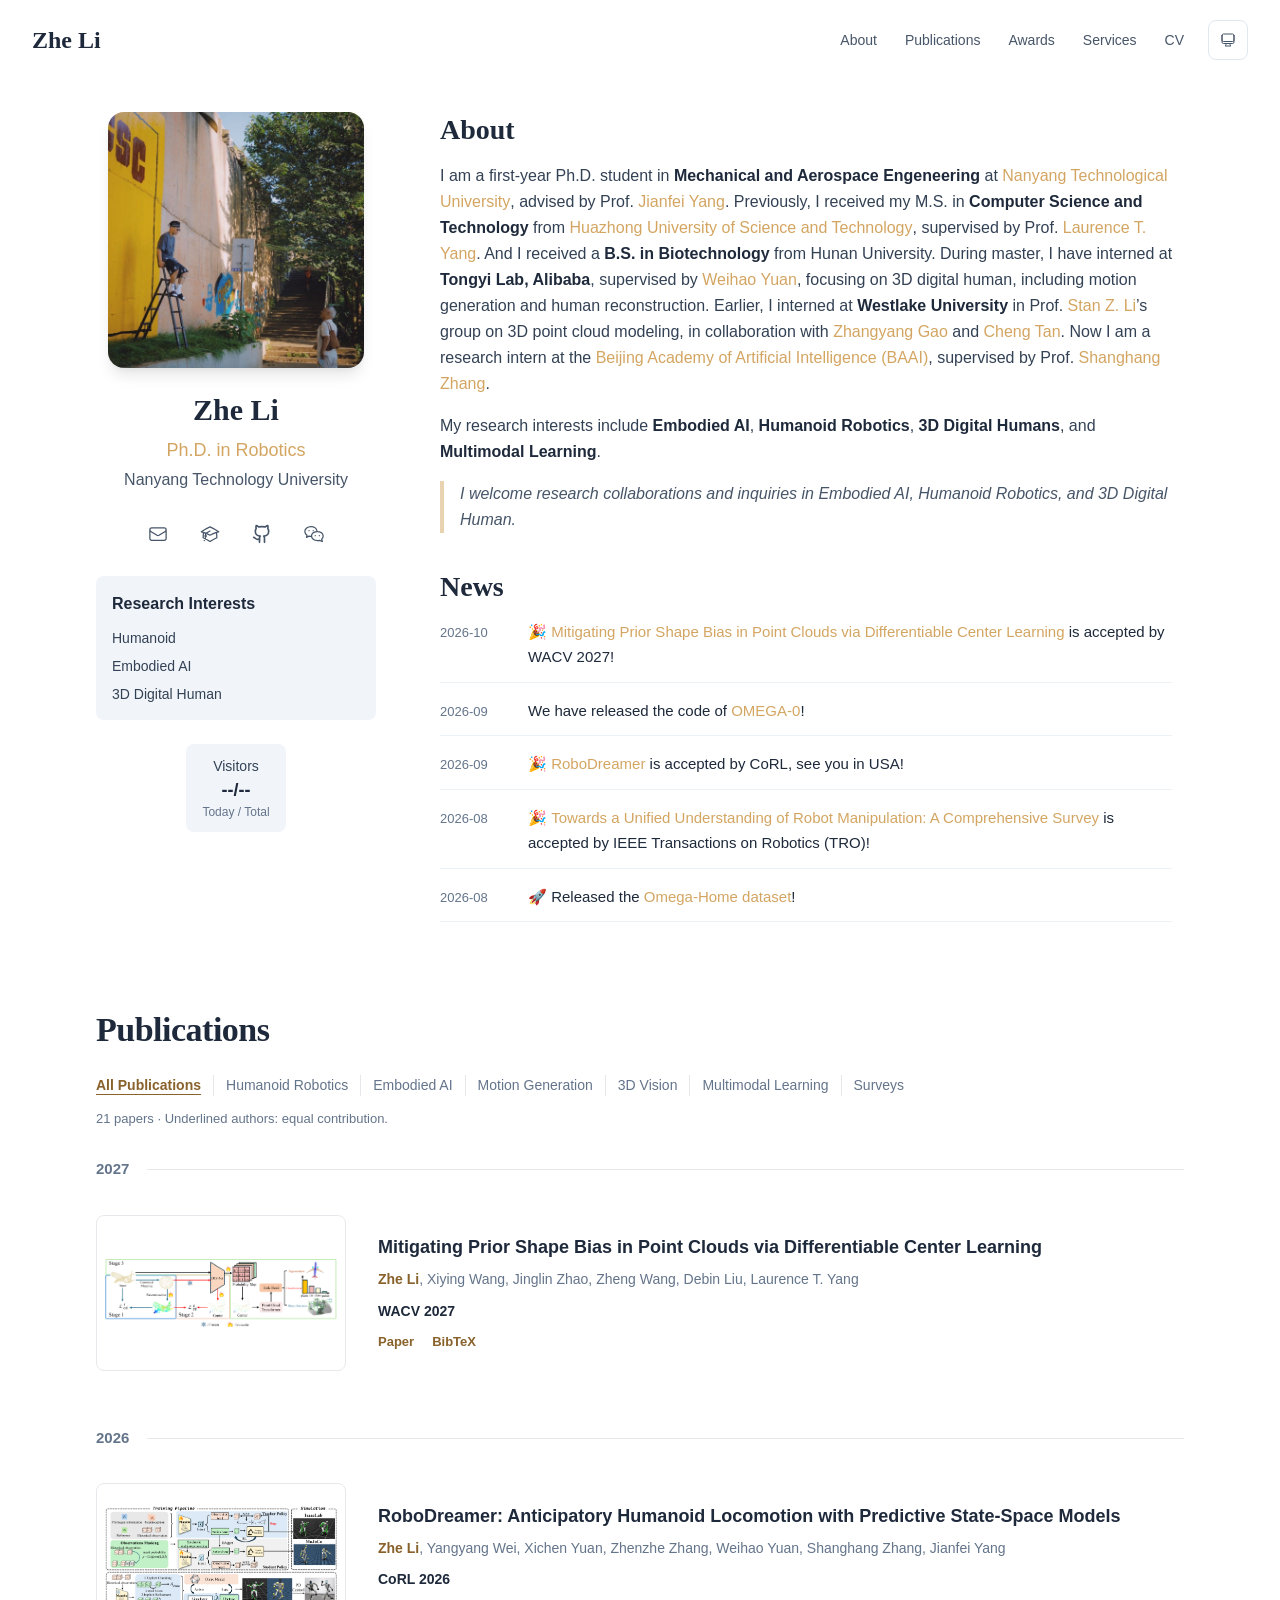
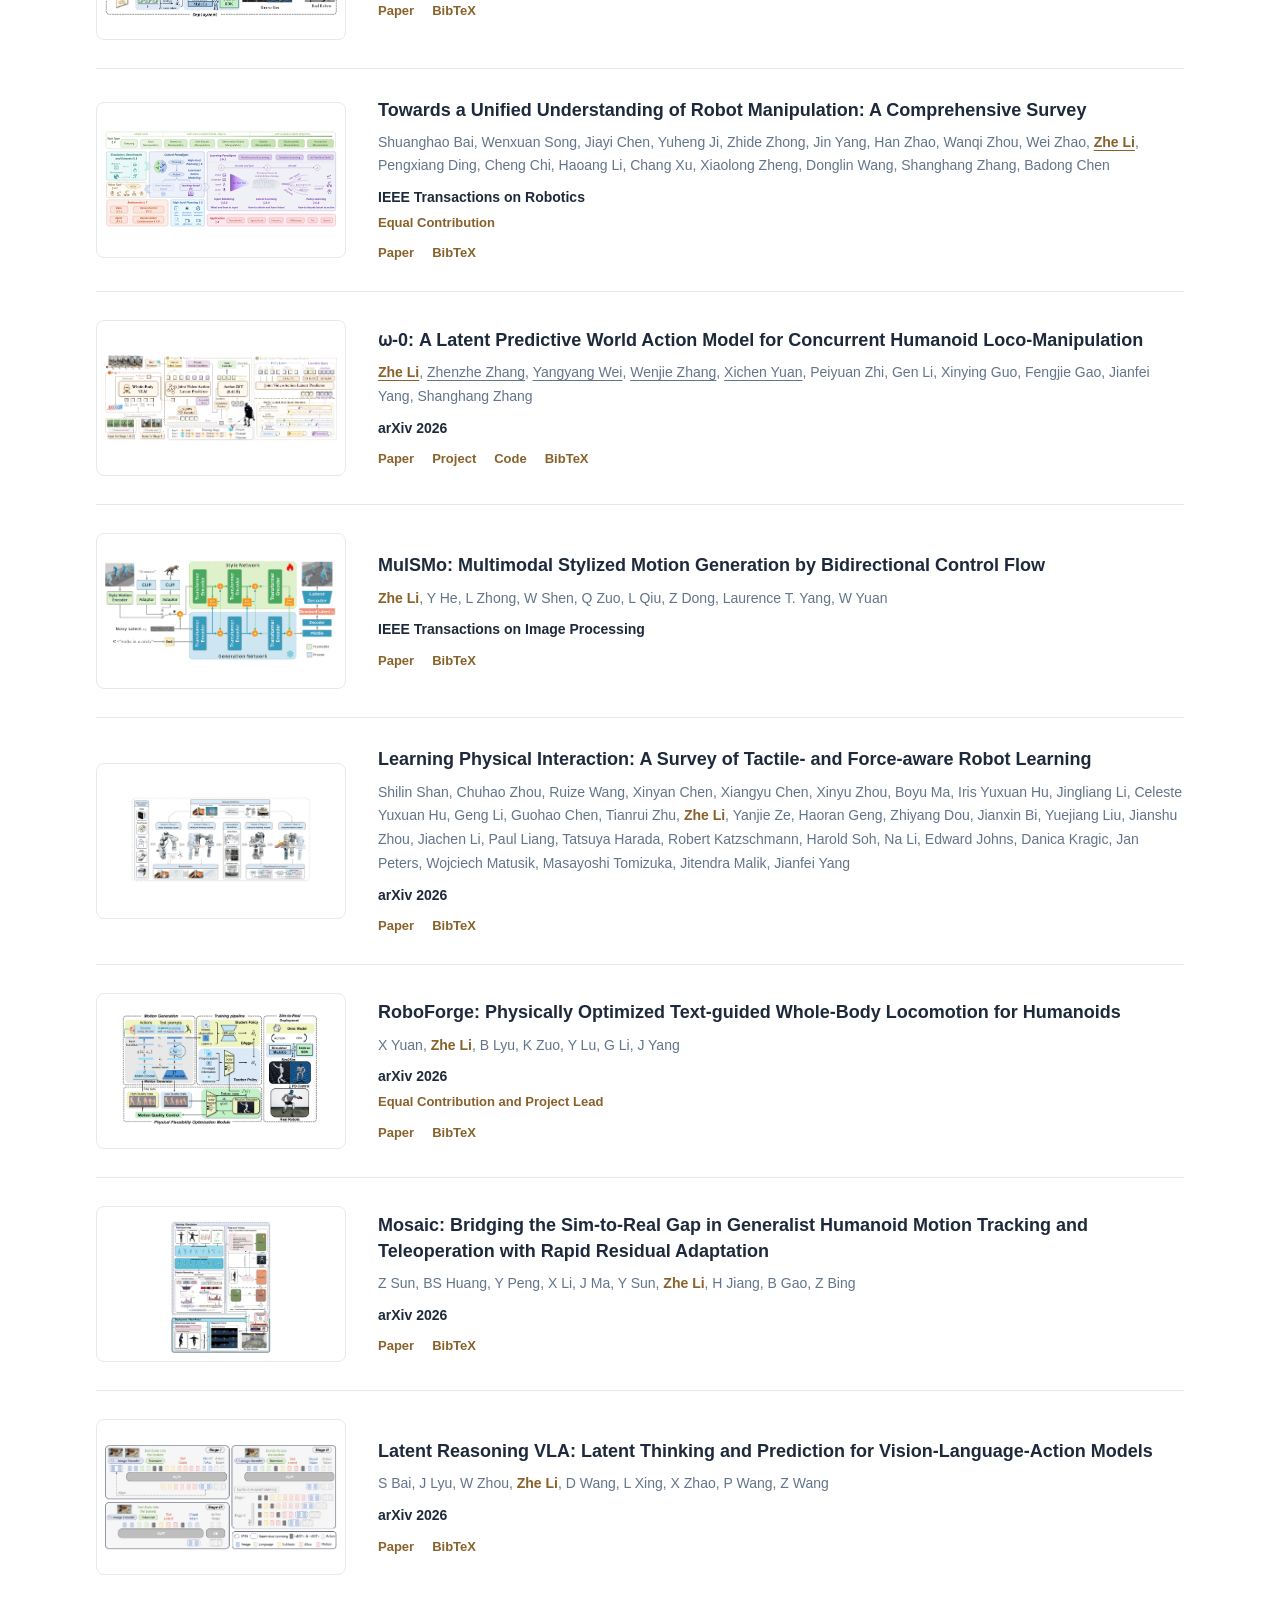
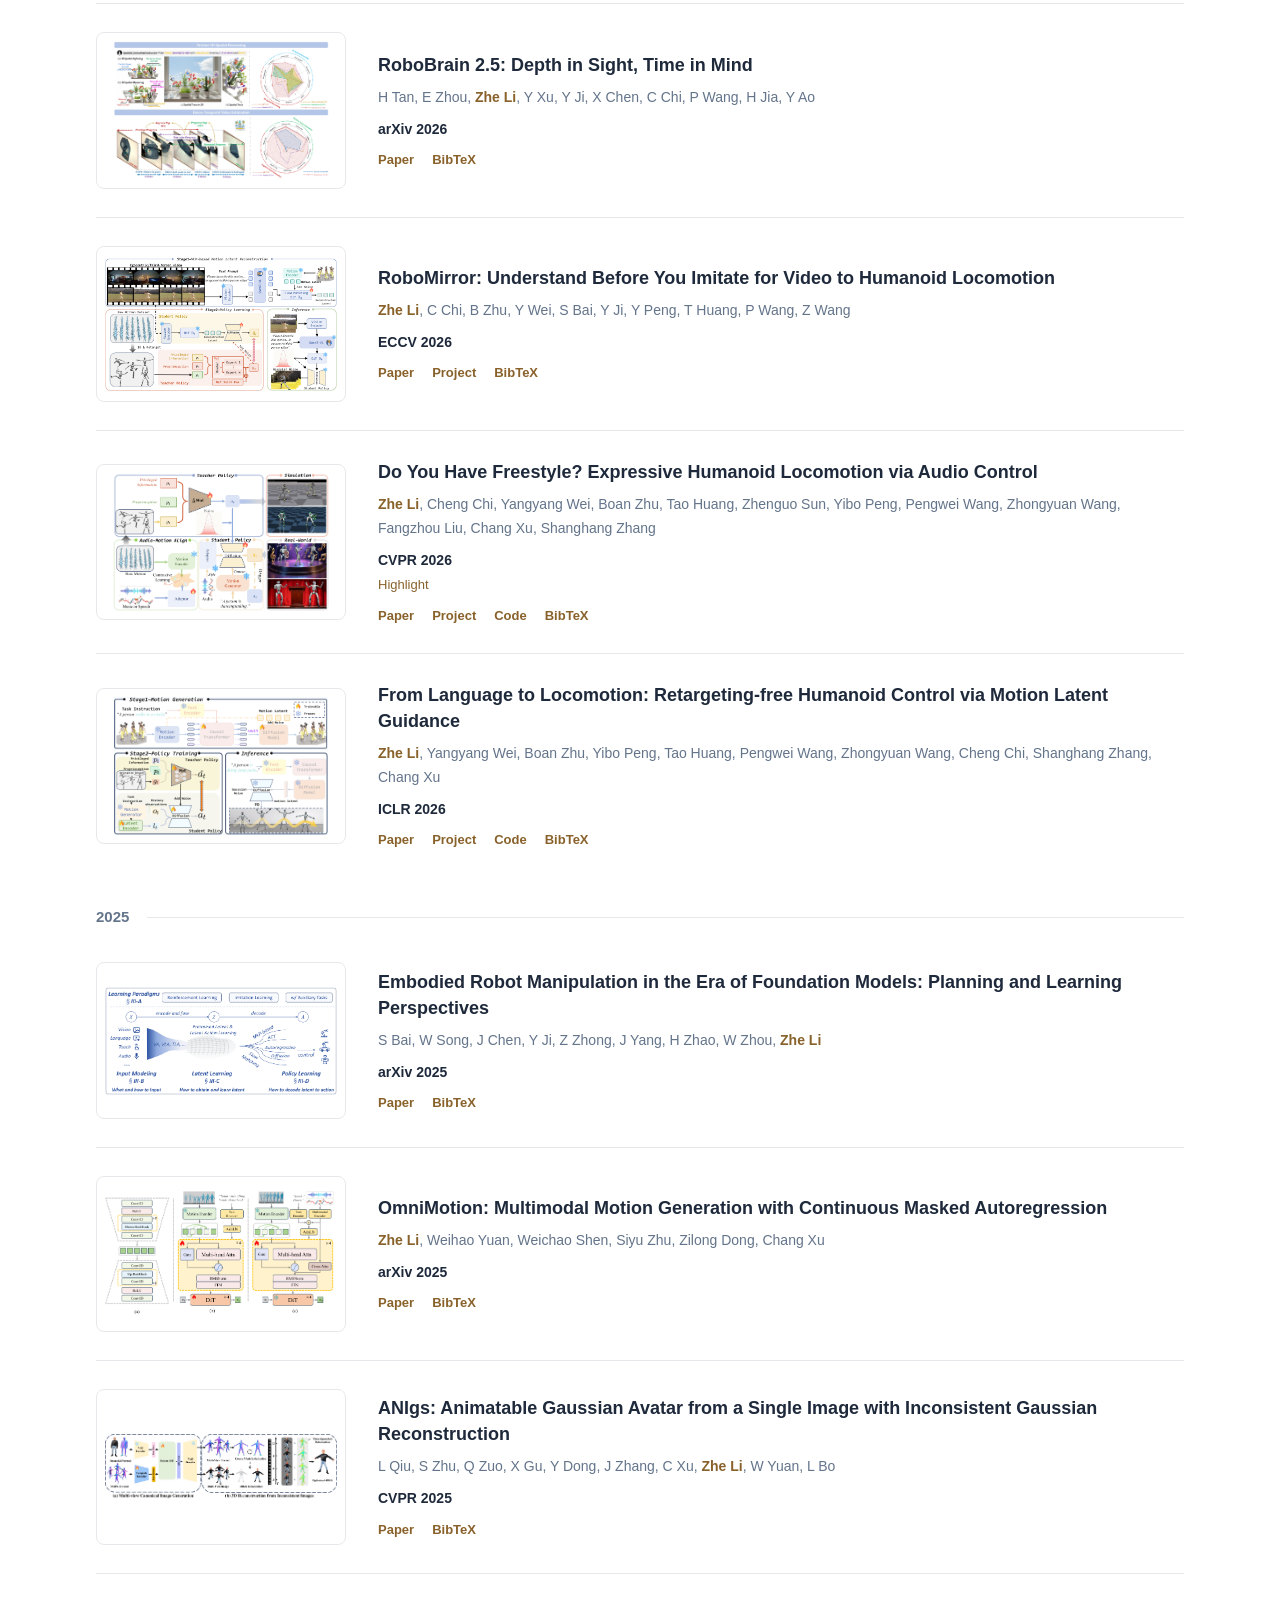
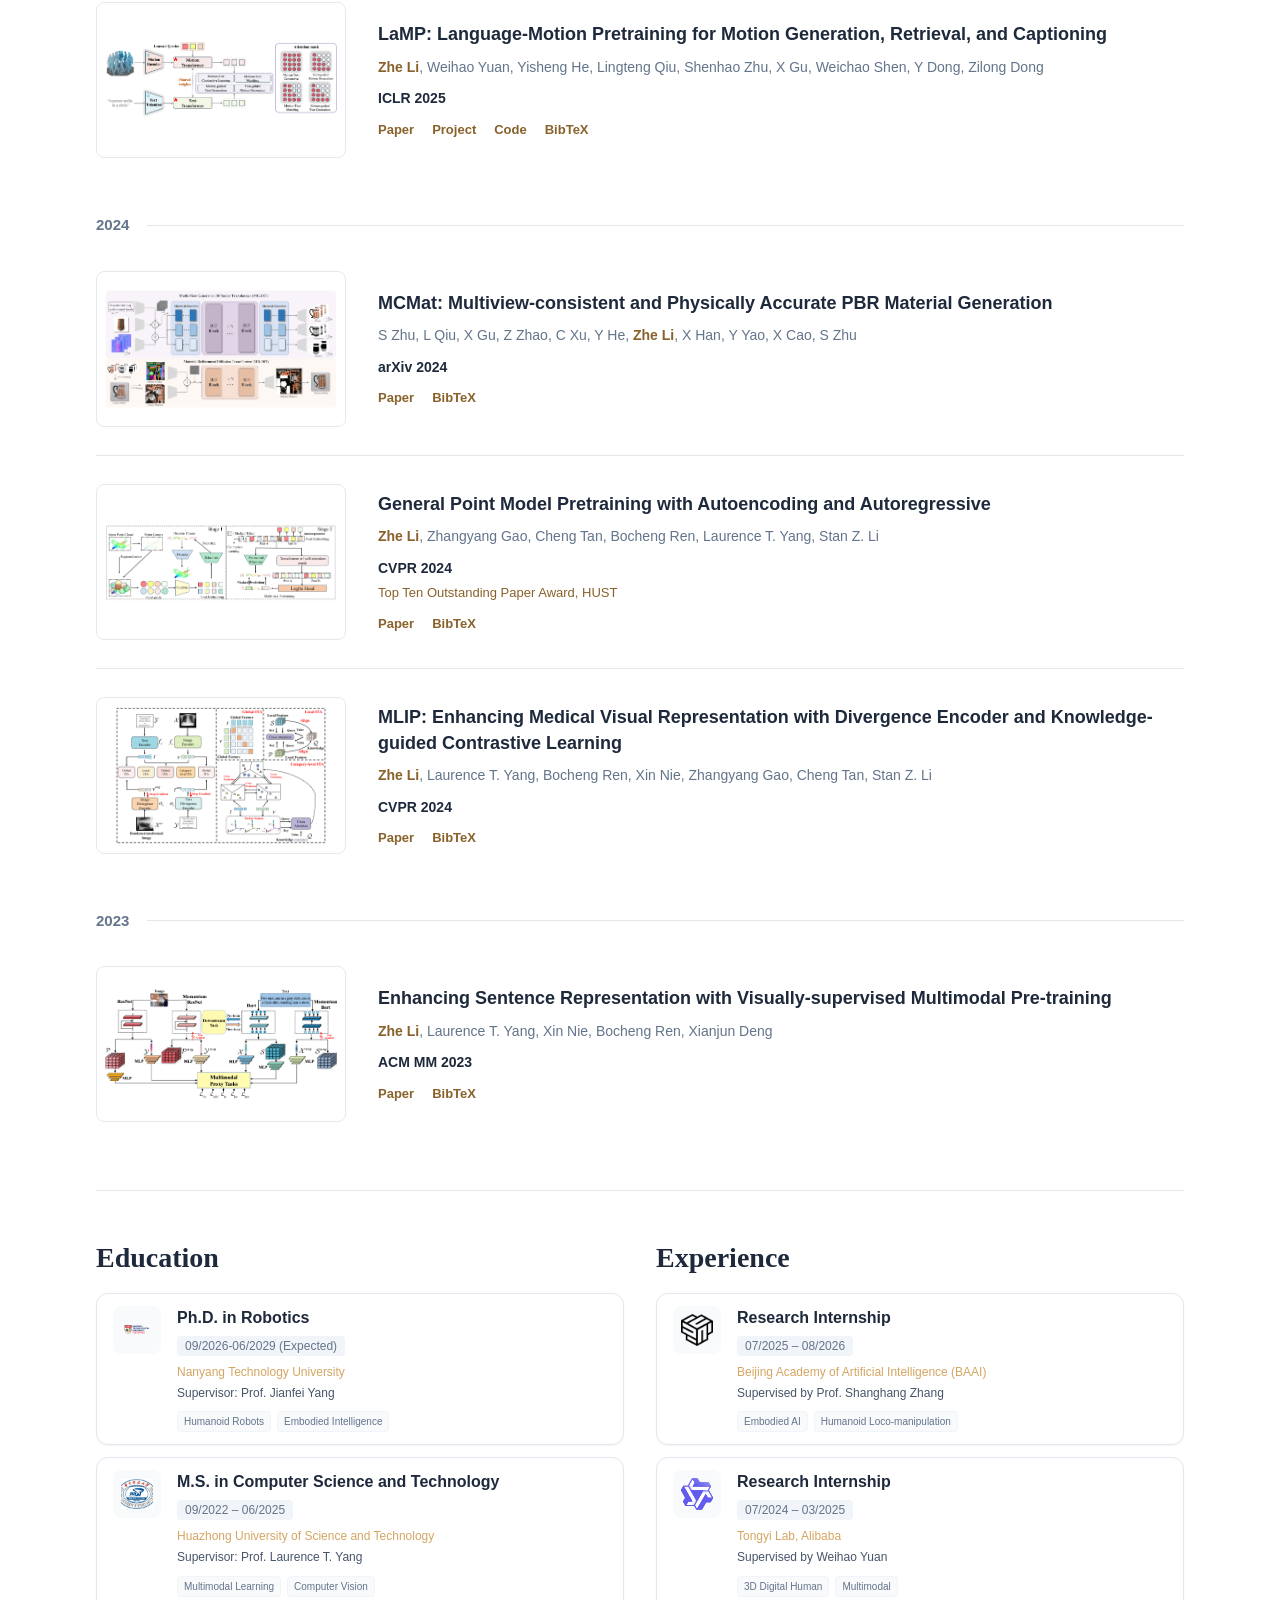
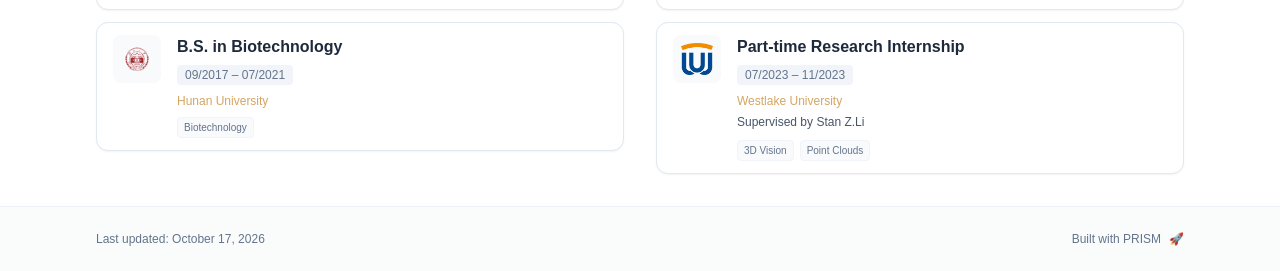
==== commit 5ab7b239: "Add publication category links and uniform framework images" ====
--- a/index.html
+++ b/index.html
@@ -1,4 +1,4 @@
-<!DOCTYPE html><html lang="en" class="scroll-smooth"><head><meta charSet="utf-8"/><meta name="viewport" content="width=device-width, initial-scale=1"/><link rel="preload" as="image" href="/logos/main.jpg"/><link rel="preload" as="image" href="/logos/NTU.svg"/><link rel="preload" as="image" href="/logos/hust.webp"/><link rel="preload" as="image" href="/logos/hnu.png"/><link rel="preload" as="image" href="/logos/baai-2.png"/><link rel="preload" as="image" href="/logos/tongyi-logo.svg"/><link rel="preload" as="image" href="/logos/westlake.png"/><link rel="stylesheet" href="/_next/static/css/ce5cdd52725165bf.css" data-precedence="next"/><link rel="preload" as="script" fetchPriority="low" href="/_next/static/chunks/webpack-679b75d1c4c2027c.js"/><script src="/_next/static/chunks/4bd1b696-70b6d399998de86a.js" async=""></script><script src="/_next/static/chunks/684-5aaa8290a129f299.js" async=""></script><script src="/_next/static/chunks/main-app-26427153d4f0dc2d.js" async=""></script><script src="/_next/static/chunks/461-a9a5d7b05a71d978.js" async=""></script><script src="/_next/static/chunks/874-6cc630662f3664af.js" async=""></script><script src="/_next/static/chunks/291-e39730cc9327e39b.js" async=""></script><script src="/_next/static/chunks/app/layout-bfe12c323d325dc7.js" async=""></script><script src="/_next/static/chunks/356-392387ec7740871c.js" async=""></script><script src="/_next/static/chunks/582-200b6347c5bfeb0f.js" async=""></script><script src="/_next/static/chunks/app/page-c99a4270ef3e5eb2.js" async=""></script><link rel="icon" href="/favicon.svg" type="image/svg+xml"/><link rel="dns-prefetch" href="https://jialeliu.com"/><link rel="preconnect" href="https://jialeliu.com" crossorigin=""/><link rel="preload" as="font" type="font/woff2" href="https://jialeliu.com/fonts/georgiab.woff2" crossorigin=""/><script>
+<!DOCTYPE html><html lang="en" class="scroll-smooth"><head><meta charSet="utf-8"/><meta name="viewport" content="width=device-width, initial-scale=1"/><link rel="preload" as="image" href="/logos/main.jpg"/><link rel="preload" as="image" href="/logos/NTU.svg"/><link rel="preload" as="image" href="/logos/hust.webp"/><link rel="preload" as="image" href="/logos/hnu.png"/><link rel="preload" as="image" href="/logos/baai-2.png"/><link rel="preload" as="image" href="/logos/tongyi-logo.svg"/><link rel="preload" as="image" href="/logos/westlake.png"/><link rel="stylesheet" href="/_next/static/css/ba6c14496e7915f1.css" data-precedence="next"/><link rel="preload" as="script" fetchPriority="low" href="/_next/static/chunks/webpack-679b75d1c4c2027c.js"/><script src="/_next/static/chunks/4bd1b696-70b6d399998de86a.js" async=""></script><script src="/_next/static/chunks/684-5aaa8290a129f299.js" async=""></script><script src="/_next/static/chunks/main-app-26427153d4f0dc2d.js" async=""></script><script src="/_next/static/chunks/461-a9a5d7b05a71d978.js" async=""></script><script src="/_next/static/chunks/874-6cc630662f3664af.js" async=""></script><script src="/_next/static/chunks/291-e39730cc9327e39b.js" async=""></script><script src="/_next/static/chunks/app/layout-bfe12c323d325dc7.js" async=""></script><script src="/_next/static/chunks/356-392387ec7740871c.js" async=""></script><script src="/_next/static/chunks/582-200b6347c5bfeb0f.js" async=""></script><script src="/_next/static/chunks/app/page-4dd1308dad865fe2.js" async=""></script><link rel="icon" href="/favicon.svg" type="image/svg+xml"/><link rel="dns-prefetch" href="https://jialeliu.com"/><link rel="preconnect" href="https://jialeliu.com" crossorigin=""/><link rel="preload" as="font" type="font/woff2" href="https://jialeliu.com/fonts/georgiab.woff2" crossorigin=""/><script>
               try {
                 const theme = localStorage.getItem('theme-storage');
                 const parsed = theme ? JSON.parse(theme) : null;
@@ -61,7 +61,7 @@
 <p class="mb-4 last:mb-0">My research interests include <strong class="font-semibold text-primary">Embodied AI</strong>, <strong class="font-semibold text-primary">Humanoid Robotics</strong>, <strong class="font-semibold text-primary">3D Digital Humans</strong>, and <strong class="font-semibold text-primary">Multimodal Learning</strong>.</p>
 <blockquote class="border-l-4 border-accent/50 pl-4 italic my-4 text-neutral-600 dark:text-neutral-500">
 <p class="mb-4 last:mb-0">I welcome research collaborations and inquiries in Embodied AI, Humanoid Robotics, and 3D Digital Human.</p>
-</blockquote></div></section></section><section id="news" class="scroll-mt-24"><section style="opacity:0;transform:translateY(20px)"><h2 class="text-3xl sm:text-4xl font-serif font-bold text-primary mb-4">News</h2><div class="max-h-80 sm:max-h-96 overflow-y-auto overscroll-y-contain scroll-smooth rounded-xl border border-neutral-200/90 dark:border-neutral-700/80 bg-neutral-50/60 dark:bg-neutral-900/30 px-4 py-3 pr-2"><ul class="space-y-4 pr-1"><li class="flex flex-col gap-1 sm:flex-row sm:items-start sm:gap-4 border-b border-neutral-200/60 pb-4 last:border-b-0 last:pb-0 dark:border-neutral-700/50"><span class="text-sm sm:text-base text-neutral-500 sm:w-24 sm:flex-shrink-0 font-medium tabular-nums">2026-10</span><div class="text-base sm:text-lg text-neutral-800 dark:text-neutral-200 leading-relaxed min-w-0"><span class="inline">🎉 <a class="text-accent font-medium underline-offset-2 hover:underline" href="https://arxiv.org/abs/2402.02088" node="[object Object]" rel="noopener noreferrer" target="_blank">Mitigating Prior Shape Bias in Point Clouds via Differentiable Center Learning</a> is accepted by WACV 2027!</span></div></li><li class="flex flex-col gap-1 sm:flex-row sm:items-start sm:gap-4 border-b border-neutral-200/60 pb-4 last:border-b-0 last:pb-0 dark:border-neutral-700/50"><span class="text-sm sm:text-base text-neutral-500 sm:w-24 sm:flex-shrink-0 font-medium tabular-nums">2026-09</span><div class="text-base sm:text-lg text-neutral-800 dark:text-neutral-200 leading-relaxed min-w-0"><span class="inline">We have released the code of <a class="text-accent font-medium underline-offset-2 hover:underline" href="https://github.com/gentlefress/OMEGA-0" node="[object Object]" rel="noopener noreferrer" target="_blank">OMEGA-0</a>!</span></div></li><li class="flex flex-col gap-1 sm:flex-row sm:items-start sm:gap-4 border-b border-neutral-200/60 pb-4 last:border-b-0 last:pb-0 dark:border-neutral-700/50"><span class="text-sm sm:text-base text-neutral-500 sm:w-24 sm:flex-shrink-0 font-medium tabular-nums">2026-09</span><div class="text-base sm:text-lg text-neutral-800 dark:text-neutral-200 leading-relaxed min-w-0"><span class="inline">🎉 <a class="text-accent font-medium underline-offset-2 hover:underline" href="https://arxiv.org/pdf/2609.07096" node="[object Object]" rel="noopener noreferrer" target="_blank">RoboDreamer</a> is accepted by CoRL, see you in USA!</span></div></li><li class="flex flex-col gap-1 sm:flex-row sm:items-start sm:gap-4 border-b border-neutral-200/60 pb-4 last:border-b-0 last:pb-0 dark:border-neutral-700/50"><span class="text-sm sm:text-base text-neutral-500 sm:w-24 sm:flex-shrink-0 font-medium tabular-nums">2026-08</span><div class="text-base sm:text-lg text-neutral-800 dark:text-neutral-200 leading-relaxed min-w-0"><span class="inline">🎉 <a class="text-accent font-medium underline-offset-2 hover:underline" href="https://scholar.google.com/citations?view_op=view_citation&amp;hl=zh-CN&amp;user=xhd94DIAAAAJ&amp;sortby=pubdate&amp;citation_for_view=xhd94DIAAAAJ:aqlVkmm33-oC" node="[object Object]" rel="noopener noreferrer" target="_blank">Towards a Unified Understanding of Robot Manipulation: A Comprehensive Survey</a> is accepted by IEEE Transactions on Robotics (TRO)!</span></div></li><li class="flex flex-col gap-1 sm:flex-row sm:items-start sm:gap-4 border-b border-neutral-200/60 pb-4 last:border-b-0 last:pb-0 dark:border-neutral-700/50"><span class="text-sm sm:text-base text-neutral-500 sm:w-24 sm:flex-shrink-0 font-medium tabular-nums">2026-08</span><div class="text-base sm:text-lg text-neutral-800 dark:text-neutral-200 leading-relaxed min-w-0"><span class="inline">🚀 Released the <a class="text-accent font-medium underline-offset-2 hover:underline" href="https://huggingface.co/datasets/keycharon/omega-HOME" node="[object Object]" rel="noopener noreferrer" target="_blank">Omega-Home dataset</a>!</span></div></li><li class="flex flex-col gap-1 sm:flex-row sm:items-start sm:gap-4 border-b border-neutral-200/60 pb-4 last:border-b-0 last:pb-0 dark:border-neutral-700/50"><span class="text-sm sm:text-base text-neutral-500 sm:w-24 sm:flex-shrink-0 font-medium tabular-nums">2026-08</span><div class="text-base sm:text-lg text-neutral-800 dark:text-neutral-200 leading-relaxed min-w-0"><span class="inline">🎉 Our new work <a class="text-accent font-medium underline-offset-2 hover:underline" href="https://gentlefress.github.io/OMEGA-0_page/" node="[object Object]" rel="noopener noreferrer" target="_blank">ω-0</a> is released now!</span></div></li><li class="flex flex-col gap-1 sm:flex-row sm:items-start sm:gap-4 border-b border-neutral-200/60 pb-4 last:border-b-0 last:pb-0 dark:border-neutral-700/50"><span class="text-sm sm:text-base text-neutral-500 sm:w-24 sm:flex-shrink-0 font-medium tabular-nums">2026-08</span><div class="text-base sm:text-lg text-neutral-800 dark:text-neutral-200 leading-relaxed min-w-0"><span class="inline">🎉 Our new survey about <em>Tactile</em> and <em>Force-awareness</em> for robot is released on <a class="text-accent font-medium underline-offset-2 hover:underline" href="https://arxiv.org/abs/2608.07558" node="[object Object]" rel="noopener noreferrer" target="_blank">arXiv</a> now!</span></div></li><li class="flex flex-col gap-1 sm:flex-row sm:items-start sm:gap-4 border-b border-neutral-200/60 pb-4 last:border-b-0 last:pb-0 dark:border-neutral-700/50"><span class="text-sm sm:text-base text-neutral-500 sm:w-24 sm:flex-shrink-0 font-medium tabular-nums">2026-07</span><div class="text-base sm:text-lg text-neutral-800 dark:text-neutral-200 leading-relaxed min-w-0"><span class="inline">🎉 <a class="text-accent font-medium underline-offset-2 hover:underline" href="https://arxiv.org/abs/2412.09901" node="[object Object]" rel="noopener noreferrer" target="_blank">MulSMo</a> is accepted by IEEE Transactions on Image Processing (TIP)!</span></div></li><li class="flex flex-col gap-1 sm:flex-row sm:items-start sm:gap-4 border-b border-neutral-200/60 pb-4 last:border-b-0 last:pb-0 dark:border-neutral-700/50"><span class="text-sm sm:text-base text-neutral-500 sm:w-24 sm:flex-shrink-0 font-medium tabular-nums">2026-06</span><div class="text-base sm:text-lg text-neutral-800 dark:text-neutral-200 leading-relaxed min-w-0"><span class="inline">🎉 <a class="text-accent font-medium underline-offset-2 hover:underline" href="https://gentlefress.github.io/RoboMirror-proj/" node="[object Object]" rel="noopener noreferrer" target="_blank">RoboMirror</a> is accepted by ECCV 2026!</span></div></li><li class="flex flex-col gap-1 sm:flex-row sm:items-start sm:gap-4 border-b border-neutral-200/60 pb-4 last:border-b-0 last:pb-0 dark:border-neutral-700/50"><span class="text-sm sm:text-base text-neutral-500 sm:w-24 sm:flex-shrink-0 font-medium tabular-nums">2026-04</span><div class="text-base sm:text-lg text-neutral-800 dark:text-neutral-200 leading-relaxed min-w-0"><span class="inline">🌟 <a class="text-accent font-medium underline-offset-2 hover:underline" href="https://gentlefress.github.io/RoboPerform-proj/" node="[object Object]" rel="noopener noreferrer" target="_blank">RoboPerform</a> is selected as CVPR 2026 Highlight Paper (2.98%)!</span></div></li><li class="flex flex-col gap-1 sm:flex-row sm:items-start sm:gap-4 border-b border-neutral-200/60 pb-4 last:border-b-0 last:pb-0 dark:border-neutral-700/50"><span class="text-sm sm:text-base text-neutral-500 sm:w-24 sm:flex-shrink-0 font-medium tabular-nums">2026-02</span><div class="text-base sm:text-lg text-neutral-800 dark:text-neutral-200 leading-relaxed min-w-0"><span class="inline">🎉 <a class="text-accent font-medium underline-offset-2 hover:underline" href="https://gentlefress.github.io/RoboPerform-proj/" node="[object Object]" rel="noopener noreferrer" target="_blank">RoboPerform</a> is accepted by CVPR 2026, see you in Denver, USA!</span></div></li><li class="flex flex-col gap-1 sm:flex-row sm:items-start sm:gap-4 border-b border-neutral-200/60 pb-4 last:border-b-0 last:pb-0 dark:border-neutral-700/50"><span class="text-sm sm:text-base text-neutral-500 sm:w-24 sm:flex-shrink-0 font-medium tabular-nums">2026-01</span><div class="text-base sm:text-lg text-neutral-800 dark:text-neutral-200 leading-relaxed min-w-0"><span class="inline">🎉 <a class="text-accent font-medium underline-offset-2 hover:underline" href="https://gentlefress.github.io/roboghost-proj/" node="[object Object]" rel="noopener noreferrer" target="_blank">RoboGhost</a> is accepted by ICLR 2026, see you in Rio, Brazil!</span></div></li><li class="flex flex-col gap-1 sm:flex-row sm:items-start sm:gap-4 border-b border-neutral-200/60 pb-4 last:border-b-0 last:pb-0 dark:border-neutral-700/50"><span class="text-sm sm:text-base text-neutral-500 sm:w-24 sm:flex-shrink-0 font-medium tabular-nums">2025-07</span><div class="text-base sm:text-lg text-neutral-800 dark:text-neutral-200 leading-relaxed min-w-0"><span class="inline">💼 Research internship at BAAI, focusing on humanoid robotics with Prof. <a class="text-accent font-medium underline-offset-2 hover:underline" href="https://www.ai.pku.edu.cn/en/info/1459/2068.htm" node="[object Object]" rel="noopener noreferrer" target="_blank">Shanghang Zhang</a>.</span></div></li><li class="flex flex-col gap-1 sm:flex-row sm:items-start sm:gap-4 border-b border-neutral-200/60 pb-4 last:border-b-0 last:pb-0 dark:border-neutral-700/50"><span class="text-sm sm:text-base text-neutral-500 sm:w-24 sm:flex-shrink-0 font-medium tabular-nums">2025-06</span><div class="text-base sm:text-lg text-neutral-800 dark:text-neutral-200 leading-relaxed min-w-0"><span class="inline">🏆 Awarded Outstanding Graduate at Huazhong University of Science and Technology.</span></div></li><li class="flex flex-col gap-1 sm:flex-row sm:items-start sm:gap-4 border-b border-neutral-200/60 pb-4 last:border-b-0 last:pb-0 dark:border-neutral-700/50"><span class="text-sm sm:text-base text-neutral-500 sm:w-24 sm:flex-shrink-0 font-medium tabular-nums">2025-02</span><div class="text-base sm:text-lg text-neutral-800 dark:text-neutral-200 leading-relaxed min-w-0"><span class="inline">🎉 One paper is accepted by CVPR 2025, congratulations to <a class="text-accent font-medium underline-offset-2 hover:underline" href="https://lingtengqiu.github.io" node="[object Object]" rel="noopener noreferrer" target="_blank">Lingteng Qiu</a>!</span></div></li><li class="flex flex-col gap-1 sm:flex-row sm:items-start sm:gap-4 border-b border-neutral-200/60 pb-4 last:border-b-0 last:pb-0 dark:border-neutral-700/50"><span class="text-sm sm:text-base text-neutral-500 sm:w-24 sm:flex-shrink-0 font-medium tabular-nums">2025-01</span><div class="text-base sm:text-lg text-neutral-800 dark:text-neutral-200 leading-relaxed min-w-0"><span class="inline">🎉 <a class="text-accent font-medium underline-offset-2 hover:underline" href="https://aigc3d.github.io/LaMP/" node="[object Object]" rel="noopener noreferrer" target="_blank">LaMP</a> is accepted by ICLR 2025, see you in Singapore!</span></div></li><li class="flex flex-col gap-1 sm:flex-row sm:items-start sm:gap-4 border-b border-neutral-200/60 pb-4 last:border-b-0 last:pb-0 dark:border-neutral-700/50"><span class="text-sm sm:text-base text-neutral-500 sm:w-24 sm:flex-shrink-0 font-medium tabular-nums">2024-11</span><div class="text-base sm:text-lg text-neutral-800 dark:text-neutral-200 leading-relaxed min-w-0"><span class="inline">🏆 Awarded the National Scholarship.</span></div></li><li class="flex flex-col gap-1 sm:flex-row sm:items-start sm:gap-4 border-b border-neutral-200/60 pb-4 last:border-b-0 last:pb-0 dark:border-neutral-700/50"><span class="text-sm sm:text-base text-neutral-500 sm:w-24 sm:flex-shrink-0 font-medium tabular-nums">2024-05</span><div class="text-base sm:text-lg text-neutral-800 dark:text-neutral-200 leading-relaxed min-w-0"><span class="inline">💼 Research internship at Tongyi Lab, focusing on 3D Digital Human with <a class="text-accent font-medium underline-offset-2 hover:underline" href="https://www.weihao-yuan.com" node="[object Object]" rel="noopener noreferrer" target="_blank">Weihao Yuan</a>.</span></div></li><li class="flex flex-col gap-1 sm:flex-row sm:items-start sm:gap-4 border-b border-neutral-200/60 pb-4 last:border-b-0 last:pb-0 dark:border-neutral-700/50"><span class="text-sm sm:text-base text-neutral-500 sm:w-24 sm:flex-shrink-0 font-medium tabular-nums">2024-02</span><div class="text-base sm:text-lg text-neutral-800 dark:text-neutral-200 leading-relaxed min-w-0"><span class="inline">🎉 Two papers are accepted by CVPR 2024, see you in Seattle, USA!</span></div></li><li class="flex flex-col gap-1 sm:flex-row sm:items-start sm:gap-4 border-b border-neutral-200/60 pb-4 last:border-b-0 last:pb-0 dark:border-neutral-700/50"><span class="text-sm sm:text-base text-neutral-500 sm:w-24 sm:flex-shrink-0 font-medium tabular-nums">2023-11</span><div class="text-base sm:text-lg text-neutral-800 dark:text-neutral-200 leading-relaxed min-w-0"><span class="inline">🏆 Awarded the National Scholarship.</span></div></li><li class="flex flex-col gap-1 sm:flex-row sm:items-start sm:gap-4 border-b border-neutral-200/60 pb-4 last:border-b-0 last:pb-0 dark:border-neutral-700/50"><span class="text-sm sm:text-base text-neutral-500 sm:w-24 sm:flex-shrink-0 font-medium tabular-nums">2023-07</span><div class="text-base sm:text-lg text-neutral-800 dark:text-neutral-200 leading-relaxed min-w-0"><span class="inline">🎉 One paper is accepted by ACM MM 2023, see you in Ottawa, Canada!</span></div></li></ul></div></section></section></div></div><!-- homepage-publications:start --><section id="publications" class="home-publications" aria-labelledby="publications-heading"><div class="pub-heading"><h2 id="publications-heading">Publications</h2><nav class="pub-years" aria-label="Publication years"><a href="#publications-2027">2027</a><a href="#publications-2026">2026</a><a href="#publications-2025">2025</a><a href="#publications-2024">2024</a><a href="#publications-2023">2023</a></nav></div><p class="pub-intro">21 papers · 2023–2027. <span>Underlined authors: equal contribution.</span></p><section class="pub-year" id="publications-2027" aria-labelledby="publications-year-2027"><h3 class="pub-year-heading" id="publications-year-2027">2027</h3><article class="pub-row" id="pub-li2027dcsnet"><a class="pub-figure" href="/papers/frameworks/li2027dcsnet.png" target="_blank" rel="noopener noreferrer" aria-label="View framework figure: Mitigating Prior Shape Bias in Point Clouds via Differentiable Center Learning"><img src="/papers/frameworks/li2027dcsnet.png" alt="Framework overview for Mitigating Prior Shape Bias in Point Clouds via Differentiable Center Learning" loading="lazy" decoding="async" width="800" height="500"/></a><div class="pub-info"><h4 class="pub-title"><a href="https://arxiv.org/abs/2402.02088" target="_blank" rel="noopener noreferrer">Mitigating Prior Shape Bias in Point Clouds via Differentiable Center Learning</a></h4><p class="pub-authors"><strong class="pub-self">Zhe Li</strong>, Xiying Wang, Jinglin Zhao, Zheng Wang, Debin Liu, Laurence T. Yang</p><p class="pub-venue" title="IEEE/CVF Winter Conference on Applications of Computer Vision (WACV)">WACV 2027</p><div class="pub-links"><a href="https://arxiv.org/abs/2402.02088" target="_blank" rel="noopener noreferrer">Paper</a><details class="pub-citation"><summary>BibTeX</summary><pre>@inproceedings{li2027dcsnet,
+</blockquote></div></section></section><section id="news" class="scroll-mt-24"><section style="opacity:0;transform:translateY(20px)"><h2 class="text-3xl sm:text-4xl font-serif font-bold text-primary mb-4">News</h2><div class="max-h-80 sm:max-h-96 overflow-y-auto overscroll-y-contain scroll-smooth rounded-xl border border-neutral-200/90 dark:border-neutral-700/80 bg-neutral-50/60 dark:bg-neutral-900/30 px-4 py-3 pr-2"><ul class="space-y-4 pr-1"><li class="flex flex-col gap-1 sm:flex-row sm:items-start sm:gap-4 border-b border-neutral-200/60 pb-4 last:border-b-0 last:pb-0 dark:border-neutral-700/50"><span class="text-sm sm:text-base text-neutral-500 sm:w-24 sm:flex-shrink-0 font-medium tabular-nums">2026-10</span><div class="text-base sm:text-lg text-neutral-800 dark:text-neutral-200 leading-relaxed min-w-0"><span class="inline">🎉 <a class="text-accent font-medium underline-offset-2 hover:underline" href="https://arxiv.org/abs/2402.02088" node="[object Object]" rel="noopener noreferrer" target="_blank">Mitigating Prior Shape Bias in Point Clouds via Differentiable Center Learning</a> is accepted by WACV 2027!</span></div></li><li class="flex flex-col gap-1 sm:flex-row sm:items-start sm:gap-4 border-b border-neutral-200/60 pb-4 last:border-b-0 last:pb-0 dark:border-neutral-700/50"><span class="text-sm sm:text-base text-neutral-500 sm:w-24 sm:flex-shrink-0 font-medium tabular-nums">2026-09</span><div class="text-base sm:text-lg text-neutral-800 dark:text-neutral-200 leading-relaxed min-w-0"><span class="inline">We have released the code of <a class="text-accent font-medium underline-offset-2 hover:underline" href="https://github.com/gentlefress/OMEGA-0" node="[object Object]" rel="noopener noreferrer" target="_blank">OMEGA-0</a>!</span></div></li><li class="flex flex-col gap-1 sm:flex-row sm:items-start sm:gap-4 border-b border-neutral-200/60 pb-4 last:border-b-0 last:pb-0 dark:border-neutral-700/50"><span class="text-sm sm:text-base text-neutral-500 sm:w-24 sm:flex-shrink-0 font-medium tabular-nums">2026-09</span><div class="text-base sm:text-lg text-neutral-800 dark:text-neutral-200 leading-relaxed min-w-0"><span class="inline">🎉 <a class="text-accent font-medium underline-offset-2 hover:underline" href="https://arxiv.org/pdf/2609.07096" node="[object Object]" rel="noopener noreferrer" target="_blank">RoboDreamer</a> is accepted by CoRL, see you in USA!</span></div></li><li class="flex flex-col gap-1 sm:flex-row sm:items-start sm:gap-4 border-b border-neutral-200/60 pb-4 last:border-b-0 last:pb-0 dark:border-neutral-700/50"><span class="text-sm sm:text-base text-neutral-500 sm:w-24 sm:flex-shrink-0 font-medium tabular-nums">2026-08</span><div class="text-base sm:text-lg text-neutral-800 dark:text-neutral-200 leading-relaxed min-w-0"><span class="inline">🎉 <a class="text-accent font-medium underline-offset-2 hover:underline" href="https://scholar.google.com/citations?view_op=view_citation&amp;hl=zh-CN&amp;user=xhd94DIAAAAJ&amp;sortby=pubdate&amp;citation_for_view=xhd94DIAAAAJ:aqlVkmm33-oC" node="[object Object]" rel="noopener noreferrer" target="_blank">Towards a Unified Understanding of Robot Manipulation: A Comprehensive Survey</a> is accepted by IEEE Transactions on Robotics (TRO)!</span></div></li><li class="flex flex-col gap-1 sm:flex-row sm:items-start sm:gap-4 border-b border-neutral-200/60 pb-4 last:border-b-0 last:pb-0 dark:border-neutral-700/50"><span class="text-sm sm:text-base text-neutral-500 sm:w-24 sm:flex-shrink-0 font-medium tabular-nums">2026-08</span><div class="text-base sm:text-lg text-neutral-800 dark:text-neutral-200 leading-relaxed min-w-0"><span class="inline">🚀 Released the <a class="text-accent font-medium underline-offset-2 hover:underline" href="https://huggingface.co/datasets/keycharon/omega-HOME" node="[object Object]" rel="noopener noreferrer" target="_blank">Omega-Home dataset</a>!</span></div></li><li class="flex flex-col gap-1 sm:flex-row sm:items-start sm:gap-4 border-b border-neutral-200/60 pb-4 last:border-b-0 last:pb-0 dark:border-neutral-700/50"><span class="text-sm sm:text-base text-neutral-500 sm:w-24 sm:flex-shrink-0 font-medium tabular-nums">2026-08</span><div class="text-base sm:text-lg text-neutral-800 dark:text-neutral-200 leading-relaxed min-w-0"><span class="inline">🎉 Our new work <a class="text-accent font-medium underline-offset-2 hover:underline" href="https://gentlefress.github.io/OMEGA-0_page/" node="[object Object]" rel="noopener noreferrer" target="_blank">ω-0</a> is released now!</span></div></li><li class="flex flex-col gap-1 sm:flex-row sm:items-start sm:gap-4 border-b border-neutral-200/60 pb-4 last:border-b-0 last:pb-0 dark:border-neutral-700/50"><span class="text-sm sm:text-base text-neutral-500 sm:w-24 sm:flex-shrink-0 font-medium tabular-nums">2026-08</span><div class="text-base sm:text-lg text-neutral-800 dark:text-neutral-200 leading-relaxed min-w-0"><span class="inline">🎉 Our new survey about <em>Tactile</em> and <em>Force-awareness</em> for robot is released on <a class="text-accent font-medium underline-offset-2 hover:underline" href="https://arxiv.org/abs/2608.07558" node="[object Object]" rel="noopener noreferrer" target="_blank">arXiv</a> now!</span></div></li><li class="flex flex-col gap-1 sm:flex-row sm:items-start sm:gap-4 border-b border-neutral-200/60 pb-4 last:border-b-0 last:pb-0 dark:border-neutral-700/50"><span class="text-sm sm:text-base text-neutral-500 sm:w-24 sm:flex-shrink-0 font-medium tabular-nums">2026-07</span><div class="text-base sm:text-lg text-neutral-800 dark:text-neutral-200 leading-relaxed min-w-0"><span class="inline">🎉 <a class="text-accent font-medium underline-offset-2 hover:underline" href="https://arxiv.org/abs/2412.09901" node="[object Object]" rel="noopener noreferrer" target="_blank">MulSMo</a> is accepted by IEEE Transactions on Image Processing (TIP)!</span></div></li><li class="flex flex-col gap-1 sm:flex-row sm:items-start sm:gap-4 border-b border-neutral-200/60 pb-4 last:border-b-0 last:pb-0 dark:border-neutral-700/50"><span class="text-sm sm:text-base text-neutral-500 sm:w-24 sm:flex-shrink-0 font-medium tabular-nums">2026-06</span><div class="text-base sm:text-lg text-neutral-800 dark:text-neutral-200 leading-relaxed min-w-0"><span class="inline">🎉 <a class="text-accent font-medium underline-offset-2 hover:underline" href="https://gentlefress.github.io/RoboMirror-proj/" node="[object Object]" rel="noopener noreferrer" target="_blank">RoboMirror</a> is accepted by ECCV 2026!</span></div></li><li class="flex flex-col gap-1 sm:flex-row sm:items-start sm:gap-4 border-b border-neutral-200/60 pb-4 last:border-b-0 last:pb-0 dark:border-neutral-700/50"><span class="text-sm sm:text-base text-neutral-500 sm:w-24 sm:flex-shrink-0 font-medium tabular-nums">2026-04</span><div class="text-base sm:text-lg text-neutral-800 dark:text-neutral-200 leading-relaxed min-w-0"><span class="inline">🌟 <a class="text-accent font-medium underline-offset-2 hover:underline" href="https://gentlefress.github.io/RoboPerform-proj/" node="[object Object]" rel="noopener noreferrer" target="_blank">RoboPerform</a> is selected as CVPR 2026 Highlight Paper (2.98%)!</span></div></li><li class="flex flex-col gap-1 sm:flex-row sm:items-start sm:gap-4 border-b border-neutral-200/60 pb-4 last:border-b-0 last:pb-0 dark:border-neutral-700/50"><span class="text-sm sm:text-base text-neutral-500 sm:w-24 sm:flex-shrink-0 font-medium tabular-nums">2026-02</span><div class="text-base sm:text-lg text-neutral-800 dark:text-neutral-200 leading-relaxed min-w-0"><span class="inline">🎉 <a class="text-accent font-medium underline-offset-2 hover:underline" href="https://gentlefress.github.io/RoboPerform-proj/" node="[object Object]" rel="noopener noreferrer" target="_blank">RoboPerform</a> is accepted by CVPR 2026, see you in Denver, USA!</span></div></li><li class="flex flex-col gap-1 sm:flex-row sm:items-start sm:gap-4 border-b border-neutral-200/60 pb-4 last:border-b-0 last:pb-0 dark:border-neutral-700/50"><span class="text-sm sm:text-base text-neutral-500 sm:w-24 sm:flex-shrink-0 font-medium tabular-nums">2026-01</span><div class="text-base sm:text-lg text-neutral-800 dark:text-neutral-200 leading-relaxed min-w-0"><span class="inline">🎉 <a class="text-accent font-medium underline-offset-2 hover:underline" href="https://gentlefress.github.io/roboghost-proj/" node="[object Object]" rel="noopener noreferrer" target="_blank">RoboGhost</a> is accepted by ICLR 2026, see you in Rio, Brazil!</span></div></li><li class="flex flex-col gap-1 sm:flex-row sm:items-start sm:gap-4 border-b border-neutral-200/60 pb-4 last:border-b-0 last:pb-0 dark:border-neutral-700/50"><span class="text-sm sm:text-base text-neutral-500 sm:w-24 sm:flex-shrink-0 font-medium tabular-nums">2025-07</span><div class="text-base sm:text-lg text-neutral-800 dark:text-neutral-200 leading-relaxed min-w-0"><span class="inline">💼 Research internship at BAAI, focusing on humanoid robotics with Prof. <a class="text-accent font-medium underline-offset-2 hover:underline" href="https://www.ai.pku.edu.cn/en/info/1459/2068.htm" node="[object Object]" rel="noopener noreferrer" target="_blank">Shanghang Zhang</a>.</span></div></li><li class="flex flex-col gap-1 sm:flex-row sm:items-start sm:gap-4 border-b border-neutral-200/60 pb-4 last:border-b-0 last:pb-0 dark:border-neutral-700/50"><span class="text-sm sm:text-base text-neutral-500 sm:w-24 sm:flex-shrink-0 font-medium tabular-nums">2025-06</span><div class="text-base sm:text-lg text-neutral-800 dark:text-neutral-200 leading-relaxed min-w-0"><span class="inline">🏆 Awarded Outstanding Graduate at Huazhong University of Science and Technology.</span></div></li><li class="flex flex-col gap-1 sm:flex-row sm:items-start sm:gap-4 border-b border-neutral-200/60 pb-4 last:border-b-0 last:pb-0 dark:border-neutral-700/50"><span class="text-sm sm:text-base text-neutral-500 sm:w-24 sm:flex-shrink-0 font-medium tabular-nums">2025-02</span><div class="text-base sm:text-lg text-neutral-800 dark:text-neutral-200 leading-relaxed min-w-0"><span class="inline">🎉 One paper is accepted by CVPR 2025, congratulations to <a class="text-accent font-medium underline-offset-2 hover:underline" href="https://lingtengqiu.github.io" node="[object Object]" rel="noopener noreferrer" target="_blank">Lingteng Qiu</a>!</span></div></li><li class="flex flex-col gap-1 sm:flex-row sm:items-start sm:gap-4 border-b border-neutral-200/60 pb-4 last:border-b-0 last:pb-0 dark:border-neutral-700/50"><span class="text-sm sm:text-base text-neutral-500 sm:w-24 sm:flex-shrink-0 font-medium tabular-nums">2025-01</span><div class="text-base sm:text-lg text-neutral-800 dark:text-neutral-200 leading-relaxed min-w-0"><span class="inline">🎉 <a class="text-accent font-medium underline-offset-2 hover:underline" href="https://aigc3d.github.io/LaMP/" node="[object Object]" rel="noopener noreferrer" target="_blank">LaMP</a> is accepted by ICLR 2025, see you in Singapore!</span></div></li><li class="flex flex-col gap-1 sm:flex-row sm:items-start sm:gap-4 border-b border-neutral-200/60 pb-4 last:border-b-0 last:pb-0 dark:border-neutral-700/50"><span class="text-sm sm:text-base text-neutral-500 sm:w-24 sm:flex-shrink-0 font-medium tabular-nums">2024-11</span><div class="text-base sm:text-lg text-neutral-800 dark:text-neutral-200 leading-relaxed min-w-0"><span class="inline">🏆 Awarded the National Scholarship.</span></div></li><li class="flex flex-col gap-1 sm:flex-row sm:items-start sm:gap-4 border-b border-neutral-200/60 pb-4 last:border-b-0 last:pb-0 dark:border-neutral-700/50"><span class="text-sm sm:text-base text-neutral-500 sm:w-24 sm:flex-shrink-0 font-medium tabular-nums">2024-05</span><div class="text-base sm:text-lg text-neutral-800 dark:text-neutral-200 leading-relaxed min-w-0"><span class="inline">💼 Research internship at Tongyi Lab, focusing on 3D Digital Human with <a class="text-accent font-medium underline-offset-2 hover:underline" href="https://www.weihao-yuan.com" node="[object Object]" rel="noopener noreferrer" target="_blank">Weihao Yuan</a>.</span></div></li><li class="flex flex-col gap-1 sm:flex-row sm:items-start sm:gap-4 border-b border-neutral-200/60 pb-4 last:border-b-0 last:pb-0 dark:border-neutral-700/50"><span class="text-sm sm:text-base text-neutral-500 sm:w-24 sm:flex-shrink-0 font-medium tabular-nums">2024-02</span><div class="text-base sm:text-lg text-neutral-800 dark:text-neutral-200 leading-relaxed min-w-0"><span class="inline">🎉 Two papers are accepted by CVPR 2024, see you in Seattle, USA!</span></div></li><li class="flex flex-col gap-1 sm:flex-row sm:items-start sm:gap-4 border-b border-neutral-200/60 pb-4 last:border-b-0 last:pb-0 dark:border-neutral-700/50"><span class="text-sm sm:text-base text-neutral-500 sm:w-24 sm:flex-shrink-0 font-medium tabular-nums">2023-11</span><div class="text-base sm:text-lg text-neutral-800 dark:text-neutral-200 leading-relaxed min-w-0"><span class="inline">🏆 Awarded the National Scholarship.</span></div></li><li class="flex flex-col gap-1 sm:flex-row sm:items-start sm:gap-4 border-b border-neutral-200/60 pb-4 last:border-b-0 last:pb-0 dark:border-neutral-700/50"><span class="text-sm sm:text-base text-neutral-500 sm:w-24 sm:flex-shrink-0 font-medium tabular-nums">2023-07</span><div class="text-base sm:text-lg text-neutral-800 dark:text-neutral-200 leading-relaxed min-w-0"><span class="inline">🎉 One paper is accepted by ACM MM 2023, see you in Ottawa, Canada!</span></div></li></ul></div></section></section></div></div><!-- homepage-publications:start --><section id="publications" class="home-publications" aria-labelledby="publications-heading"><div class="pub-heading"><h2 id="publications-heading">Publications</h2></div><nav class="pub-filters" aria-label="Publication categories"><a href="#publications" data-pub-filter="all" aria-current="true">All Publications</a><a href="#publications-humanoid-robotics" data-pub-filter="humanoid-robotics">Humanoid Robotics</a><a href="#publications-embodied-ai" data-pub-filter="embodied-ai">Embodied AI</a><a href="#publications-motion-generation" data-pub-filter="motion-generation">Motion Generation</a><a href="#publications-3d-vision" data-pub-filter="3d-vision">3D Vision</a><a href="#publications-multimodal-learning" data-pub-filter="multimodal-learning">Multimodal Learning</a><a href="#publications-surveys" data-pub-filter="surveys">Surveys</a></nav><p class="pub-intro"><span class="pub-count" aria-live="polite" aria-atomic="true">21 papers</span> · <span>Underlined authors: equal contribution.</span></p><section class="pub-year" id="publications-2027" aria-labelledby="publications-year-2027"><h3 class="pub-year-heading" id="publications-year-2027">2027</h3><article class="pub-row" id="pub-li2027dcsnet" data-pub-categories="3d-vision"><a class="pub-figure" href="/papers/frameworks/li2027dcsnet.png" target="_blank" rel="noopener noreferrer" aria-label="View framework figure: Mitigating Prior Shape Bias in Point Clouds via Differentiable Center Learning"><img src="/papers/frameworks/li2027dcsnet.png" alt="Framework overview for Mitigating Prior Shape Bias in Point Clouds via Differentiable Center Learning" loading="lazy" decoding="async" width="800" height="500"/></a><div class="pub-info"><h4 class="pub-title"><a href="https://arxiv.org/abs/2402.02088" target="_blank" rel="noopener noreferrer">Mitigating Prior Shape Bias in Point Clouds via Differentiable Center Learning</a></h4><p class="pub-authors"><strong class="pub-self">Zhe Li</strong>, Xiying Wang, Jinglin Zhao, Zheng Wang, Debin Liu, Laurence T. Yang</p><p class="pub-venue" title="IEEE/CVF Winter Conference on Applications of Computer Vision (WACV)">WACV 2027</p><div class="pub-links"><a href="https://arxiv.org/abs/2402.02088" target="_blank" rel="noopener noreferrer">Paper</a><details class="pub-citation"><summary>BibTeX</summary><pre>@inproceedings{li2027dcsnet,
   title = {Mitigating Prior Shape Bias in Point Clouds via Differentiable Center Learning},
   author = {Zhe Li and Xiying Wang and Jinglin Zhao and Zheng Wang and Debin Liu and Laurence T. Yang},
   booktitle = {IEEE/CVF Winter Conference on Applications of Computer Vision (WACV)},
@@ -71,7 +71,7 @@
   archivePrefix = {arXiv},
   primaryClass = {cs.CV},
   url = {https://arxiv.org/abs/2402.02088}
-}</pre></details></div></div></article></section><section class="pub-year" id="publications-2026" aria-labelledby="publications-year-2026"><h3 class="pub-year-heading" id="publications-year-2026">2026</h3><article class="pub-row" id="pub-li2026robodreamer"><a class="pub-figure" href="/papers/frameworks/li2026robodreamer.png" target="_blank" rel="noopener noreferrer" aria-label="View framework figure: RoboDreamer: Anticipatory Humanoid Locomotion with Predictive State-Space Models"><img src="/papers/frameworks/li2026robodreamer.png" alt="Framework overview for RoboDreamer: Anticipatory Humanoid Locomotion with Predictive State-Space Models" loading="lazy" decoding="async" width="800" height="500"/></a><div class="pub-info"><h4 class="pub-title"><a href="https://arxiv.org/pdf/2609.07096" target="_blank" rel="noopener noreferrer">RoboDreamer: Anticipatory Humanoid Locomotion with Predictive State-Space Models</a></h4><p class="pub-authors"><strong class="pub-self">Zhe Li</strong>, Yangyang Wei, Xichen Yuan, Zhenzhe Zhang, Weihao Yuan, Shanghang Zhang, Jianfei Yang</p><p class="pub-venue" title="Conference on Robot Learning (CoRL)">CoRL 2026</p><div class="pub-links"><a href="https://arxiv.org/pdf/2609.07096" target="_blank" rel="noopener noreferrer">Paper</a><details class="pub-citation"><summary>BibTeX</summary><pre>@inproceedings{li2026robodreamer,
+}</pre></details></div></div></article></section><section class="pub-year" id="publications-2026" aria-labelledby="publications-year-2026"><h3 class="pub-year-heading" id="publications-year-2026">2026</h3><article class="pub-row" id="pub-li2026robodreamer" data-pub-categories="humanoid-robotics"><a class="pub-figure" href="/papers/frameworks/li2026robodreamer.png" target="_blank" rel="noopener noreferrer" aria-label="View framework figure: RoboDreamer: Anticipatory Humanoid Locomotion with Predictive State-Space Models"><img src="/papers/frameworks/li2026robodreamer.png" alt="Framework overview for RoboDreamer: Anticipatory Humanoid Locomotion with Predictive State-Space Models" loading="lazy" decoding="async" width="800" height="500"/></a><div class="pub-info"><h4 class="pub-title"><a href="https://arxiv.org/pdf/2609.07096" target="_blank" rel="noopener noreferrer">RoboDreamer: Anticipatory Humanoid Locomotion with Predictive State-Space Models</a></h4><p class="pub-authors"><strong class="pub-self">Zhe Li</strong>, Yangyang Wei, Xichen Yuan, Zhenzhe Zhang, Weihao Yuan, Shanghang Zhang, Jianfei Yang</p><p class="pub-venue" title="Conference on Robot Learning (CoRL)">CoRL 2026</p><div class="pub-links"><a href="https://arxiv.org/pdf/2609.07096" target="_blank" rel="noopener noreferrer">Paper</a><details class="pub-citation"><summary>BibTeX</summary><pre>@inproceedings{li2026robodreamer,
   title = {RoboDreamer: Anticipatory Humanoid Locomotion with Predictive State-Space Models},
   author = {Zhe Li and Yangyang Wei and Xichen Yuan and Zhenzhe Zhang and Weihao Yuan and Shanghang Zhang and Jianfei Yang},
   booktitle = {Conference on Robot Learning (CoRL)},
@@ -80,7 +80,7 @@
   archivePrefix = {arXiv},
   primaryClass = {cs.RO},
   url = {https://arxiv.org/pdf/2609.07096}
-}</pre></details></div></div></article><article class="pub-row" id="pub-bai2026unifiedrobotmanipulation"><a class="pub-figure" href="/papers/frameworks/bai2026unifiedrobotmanipulation.svg" target="_blank" rel="noopener noreferrer" aria-label="View framework figure: Towards a Unified Understanding of Robot Manipulation: A Comprehensive Survey"><img src="/papers/frameworks/bai2026unifiedrobotmanipulation.svg" alt="Framework overview for Towards a Unified Understanding of Robot Manipulation: A Comprehensive Survey" loading="lazy" decoding="async" width="800" height="500"/></a><div class="pub-info"><h4 class="pub-title"><a href="https://arxiv.org/abs/2510.10903" target="_blank" rel="noopener noreferrer">Towards a Unified Understanding of Robot Manipulation: A Comprehensive Survey</a></h4><p class="pub-authors">Shuanghao Bai, Wenxuan Song, Jiayi Chen, Yuheng Ji, Zhide Zhong, Jin Yang, Han Zhao, Wanqi Zhou, Wei Zhao, <strong class="pub-self"><span class="pub-equal">Zhe Li</span></strong>, Pengxiang Ding, Cheng Chi, Haoang Li, Chang Xu, Xiaolong Zheng, Donglin Wang, Shanghang Zhang, Badong Chen</p><p class="pub-venue" title="IEEE Transactions on Robotics">IEEE Transactions on Robotics</p><p class="pub-note"><strong>Equal Contribution</strong></p><div class="pub-links"><a href="https://arxiv.org/abs/2510.10903" target="_blank" rel="noopener noreferrer">Paper</a><details class="pub-citation"><summary>BibTeX</summary><pre>@article{bai2026unifiedrobotmanipulation,
+}</pre></details></div></div></article><article class="pub-row" id="pub-bai2026unifiedrobotmanipulation" data-pub-categories="embodied-ai surveys"><a class="pub-figure" href="/papers/frameworks/bai2026unifiedrobotmanipulation.svg" target="_blank" rel="noopener noreferrer" aria-label="View framework figure: Towards a Unified Understanding of Robot Manipulation: A Comprehensive Survey"><img src="/papers/frameworks/bai2026unifiedrobotmanipulation.svg" alt="Framework overview for Towards a Unified Understanding of Robot Manipulation: A Comprehensive Survey" loading="lazy" decoding="async" width="800" height="500"/></a><div class="pub-info"><h4 class="pub-title"><a href="https://arxiv.org/abs/2510.10903" target="_blank" rel="noopener noreferrer">Towards a Unified Understanding of Robot Manipulation: A Comprehensive Survey</a></h4><p class="pub-authors">Shuanghao Bai, Wenxuan Song, Jiayi Chen, Yuheng Ji, Zhide Zhong, Jin Yang, Han Zhao, Wanqi Zhou, Wei Zhao, <strong class="pub-self"><span class="pub-equal">Zhe Li</span></strong>, Pengxiang Ding, Cheng Chi, Haoang Li, Chang Xu, Xiaolong Zheng, Donglin Wang, Shanghang Zhang, Badong Chen</p><p class="pub-venue" title="IEEE Transactions on Robotics">IEEE Transactions on Robotics</p><p class="pub-note"><strong>Equal Contribution</strong></p><div class="pub-links"><a href="https://arxiv.org/abs/2510.10903" target="_blank" rel="noopener noreferrer">Paper</a><details class="pub-citation"><summary>BibTeX</summary><pre>@article{bai2026unifiedrobotmanipulation,
   title = {Towards a Unified Understanding of Robot Manipulation: A Comprehensive Survey},
   author = {Shuanghao Bai and Wenxuan Song and Jiayi Chen and Yuheng Ji and Zhide Zhong and Jin Yang and Han Zhao and Wanqi Zhou and Wei Zhao and Zhe Li and Pengxiang Ding and Cheng Chi and Haoang Li and Chang Xu and Xiaolong Zheng and Donglin Wang and Shanghang Zhang and Badong Chen},
   journal = {IEEE Transactions on Robotics},
@@ -90,7 +90,7 @@
   archivePrefix = {arXiv},
   primaryClass = {cs.RO},
   url = {https://arxiv.org/abs/2510.10903}
-}</pre></details></div></div></article><article class="pub-row" id="pub-li2026omega0latentpredictiveworld"><a class="pub-figure" href="/papers/frameworks/li2026omega0latentpredictiveworld.png" target="_blank" rel="noopener noreferrer" aria-label="View framework figure: ω-0: A Latent Predictive World Action Model for Concurrent Humanoid Loco-Manipulation"><img src="/papers/frameworks/li2026omega0latentpredictiveworld.png" alt="Framework overview for ω-0: A Latent Predictive World Action Model for Concurrent Humanoid Loco-Manipulation" loading="lazy" decoding="async" width="800" height="500"/></a><div class="pub-info"><h4 class="pub-title"><a href="https://gentlefress.github.io/OMEGA-0_page/" target="_blank" rel="noopener noreferrer">ω-0: A Latent Predictive World Action Model for Concurrent Humanoid Loco-Manipulation</a></h4><p class="pub-authors"><strong class="pub-self"><span class="pub-equal">Zhe Li</span></strong>, <span class="pub-equal">Zhenzhe Zhang</span>, <span class="pub-equal">Yangyang Wei</span>, <span class="pub-equal">Wenjie Zhang</span>, <span class="pub-equal">Xichen Yuan</span>, Peiyuan Zhi, Gen Li, Xinying Guo, Fengjie Gao, Jianfei Yang, Shanghang Zhang</p><p class="pub-venue" title="arXiv">arXiv 2026</p><div class="pub-links"><a href="https://arxiv.org/abs/2608.06375" target="_blank" rel="noopener noreferrer">Paper</a><a href="https://gentlefress.github.io/OMEGA-0_page/" target="_blank" rel="noopener noreferrer">Project</a><a href="https://github.com/gentlefress/OMEGA-0" target="_blank" rel="noopener noreferrer">Code</a><details class="pub-citation"><summary>BibTeX</summary><pre>@misc{li2026omega0latentpredictiveworld,
+}</pre></details></div></div></article><article class="pub-row" id="pub-li2026omega0latentpredictiveworld" data-pub-categories="humanoid-robotics embodied-ai"><a class="pub-figure" href="/papers/frameworks/li2026omega0latentpredictiveworld.png" target="_blank" rel="noopener noreferrer" aria-label="View framework figure: ω-0: A Latent Predictive World Action Model for Concurrent Humanoid Loco-Manipulation"><img src="/papers/frameworks/li2026omega0latentpredictiveworld.png" alt="Framework overview for ω-0: A Latent Predictive World Action Model for Concurrent Humanoid Loco-Manipulation" loading="lazy" decoding="async" width="800" height="500"/></a><div class="pub-info"><h4 class="pub-title"><a href="https://gentlefress.github.io/OMEGA-0_page/" target="_blank" rel="noopener noreferrer">ω-0: A Latent Predictive World Action Model for Concurrent Humanoid Loco-Manipulation</a></h4><p class="pub-authors"><strong class="pub-self"><span class="pub-equal">Zhe Li</span></strong>, <span class="pub-equal">Zhenzhe Zhang</span>, <span class="pub-equal">Yangyang Wei</span>, <span class="pub-equal">Wenjie Zhang</span>, <span class="pub-equal">Xichen Yuan</span>, Peiyuan Zhi, Gen Li, Xinying Guo, Fengjie Gao, Jianfei Yang, Shanghang Zhang</p><p class="pub-venue" title="arXiv">arXiv 2026</p><div class="pub-links"><a href="https://arxiv.org/abs/2608.06375" target="_blank" rel="noopener noreferrer">Paper</a><a href="https://gentlefress.github.io/OMEGA-0_page/" target="_blank" rel="noopener noreferrer">Project</a><a href="https://github.com/gentlefress/OMEGA-0" target="_blank" rel="noopener noreferrer">Code</a><details class="pub-citation"><summary>BibTeX</summary><pre>@misc{li2026omega0latentpredictiveworld,
   title = {{ω-0}: A Latent Predictive World Action Model for Concurrent Humanoid Loco-Manipulation},
   author = {Zhe Li and Zhenzhe Zhang and Yangyang Wei and Wenjie Zhang and Xichen Yuan and Peiyuan Zhi and Gen Li and Xinying Guo and Fengjie Gao and Jianfei Yang and Shanghang Zhang},
   year = {2026},
@@ -98,13 +98,13 @@
   archivePrefix = {arXiv},
   primaryClass = {cs.RO},
   url = {https://arxiv.org/abs/2608.06375}
-}</pre></details></div></div></article><article class="pub-row" id="pub-li2024mulsmo"><a class="pub-figure" href="/papers/frameworks/li2024mulsmo.png" target="_blank" rel="noopener noreferrer" aria-label="View framework figure: MulSMo: Multimodal Stylized Motion Generation by Bidirectional Control Flow"><img src="/papers/frameworks/li2024mulsmo.png" alt="Framework overview for MulSMo: Multimodal Stylized Motion Generation by Bidirectional Control Flow" loading="lazy" decoding="async" width="800" height="500"/></a><div class="pub-info"><h4 class="pub-title"><a href="https://arxiv.org/abs/2412.09901" target="_blank" rel="noopener noreferrer">MulSMo: Multimodal Stylized Motion Generation by Bidirectional Control Flow</a></h4><p class="pub-authors"><strong class="pub-self">Zhe Li</strong>, Y He, L Zhong, W Shen, Q Zuo, L Qiu, Z Dong, Laurence T. Yang, W Yuan</p><p class="pub-venue" title="IEEE Transactions on Image Processing">IEEE Transactions on Image Processing</p><div class="pub-links"><a href="https://arxiv.org/abs/2412.09901" target="_blank" rel="noopener noreferrer">Paper</a><details class="pub-citation"><summary>BibTeX</summary><pre>@article{li2024mulsmo,
+}</pre></details></div></div></article><article class="pub-row" id="pub-li2024mulsmo" data-pub-categories="motion-generation"><a class="pub-figure" href="/papers/frameworks/li2024mulsmo.png" target="_blank" rel="noopener noreferrer" aria-label="View framework figure: MulSMo: Multimodal Stylized Motion Generation by Bidirectional Control Flow"><img src="/papers/frameworks/li2024mulsmo.png" alt="Framework overview for MulSMo: Multimodal Stylized Motion Generation by Bidirectional Control Flow" loading="lazy" decoding="async" width="800" height="500"/></a><div class="pub-info"><h4 class="pub-title"><a href="https://arxiv.org/abs/2412.09901" target="_blank" rel="noopener noreferrer">MulSMo: Multimodal Stylized Motion Generation by Bidirectional Control Flow</a></h4><p class="pub-authors"><strong class="pub-self">Zhe Li</strong>, Y He, L Zhong, W Shen, Q Zuo, L Qiu, Z Dong, Laurence T. Yang, W Yuan</p><p class="pub-venue" title="IEEE Transactions on Image Processing">IEEE Transactions on Image Processing</p><div class="pub-links"><a href="https://arxiv.org/abs/2412.09901" target="_blank" rel="noopener noreferrer">Paper</a><details class="pub-citation"><summary>BibTeX</summary><pre>@article{li2024mulsmo,
   title = {{MulSMo}: Multimodal Stylized Motion Generation by Bidirectional Control Flow},
   author = {Zhe Li and Y He and L Zhong and W Shen and Q Zuo and L Qiu and Z Dong and Laurence T. Yang and W Yuan},
   year = {2026},
   journal = {IEEE Transactions on Image Processing},
   url = {https://arxiv.org/abs/2412.09901}
-}</pre></details></div></div></article><article class="pub-row" id="pub-shan2026learningphysicalinteractionsurvey"><a class="pub-figure" href="/papers/frameworks/shan2026learningphysicalinteractionsurvey.png" target="_blank" rel="noopener noreferrer" aria-label="View framework figure: Learning Physical Interaction: A Survey of Tactile- and Force-aware Robot Learning"><img src="/papers/frameworks/shan2026learningphysicalinteractionsurvey.png" alt="Framework overview for Learning Physical Interaction: A Survey of Tactile- and Force-aware Robot Learning" loading="lazy" decoding="async" width="800" height="500"/></a><div class="pub-info"><h4 class="pub-title"><a href="https://arxiv.org/abs/2608.07558" target="_blank" rel="noopener noreferrer">Learning Physical Interaction: A Survey of Tactile- and Force-aware Robot Learning</a></h4><p class="pub-authors">Shilin Shan, Chuhao Zhou, Ruize Wang, Xinyan Chen, Xiangyu Chen, Xinyu Zhou, Boyu Ma, Iris Yuxuan Hu, Jingliang Li, Celeste Yuxuan Hu, Geng Li, Guohao Chen, Tianrui Zhu, <strong class="pub-self">Zhe Li</strong>, Yanjie Ze, Haoran Geng, Zhiyang Dou, Jianxin Bi, Yuejiang Liu, Jianshu Zhou, Jiachen Li, Paul Liang, Tatsuya Harada, Robert Katzschmann, Harold Soh, Na Li, Edward Johns, Danica Kragic, Jan Peters, Wojciech Matusik, Masayoshi Tomizuka, Jitendra Malik, Jianfei Yang</p><p class="pub-venue" title="arXiv">arXiv 2026</p><div class="pub-links"><a href="https://arxiv.org/abs/2608.07558" target="_blank" rel="noopener noreferrer">Paper</a><details class="pub-citation"><summary>BibTeX</summary><pre>@misc{shan2026learningphysicalinteractionsurvey,
+}</pre></details></div></div></article><article class="pub-row" id="pub-shan2026learningphysicalinteractionsurvey" data-pub-categories="embodied-ai surveys"><a class="pub-figure" href="/papers/frameworks/shan2026learningphysicalinteractionsurvey.png" target="_blank" rel="noopener noreferrer" aria-label="View framework figure: Learning Physical Interaction: A Survey of Tactile- and Force-aware Robot Learning"><img src="/papers/frameworks/shan2026learningphysicalinteractionsurvey.png" alt="Framework overview for Learning Physical Interaction: A Survey of Tactile- and Force-aware Robot Learning" loading="lazy" decoding="async" width="800" height="500"/></a><div class="pub-info"><h4 class="pub-title"><a href="https://arxiv.org/abs/2608.07558" target="_blank" rel="noopener noreferrer">Learning Physical Interaction: A Survey of Tactile- and Force-aware Robot Learning</a></h4><p class="pub-authors">Shilin Shan, Chuhao Zhou, Ruize Wang, Xinyan Chen, Xiangyu Chen, Xinyu Zhou, Boyu Ma, Iris Yuxuan Hu, Jingliang Li, Celeste Yuxuan Hu, Geng Li, Guohao Chen, Tianrui Zhu, <strong class="pub-self">Zhe Li</strong>, Yanjie Ze, Haoran Geng, Zhiyang Dou, Jianxin Bi, Yuejiang Liu, Jianshu Zhou, Jiachen Li, Paul Liang, Tatsuya Harada, Robert Katzschmann, Harold Soh, Na Li, Edward Johns, Danica Kragic, Jan Peters, Wojciech Matusik, Masayoshi Tomizuka, Jitendra Malik, Jianfei Yang</p><p class="pub-venue" title="arXiv">arXiv 2026</p><div class="pub-links"><a href="https://arxiv.org/abs/2608.07558" target="_blank" rel="noopener noreferrer">Paper</a><details class="pub-citation"><summary>BibTeX</summary><pre>@misc{shan2026learningphysicalinteractionsurvey,
   title = {Learning Physical Interaction: A Survey of Tactile- and Force-aware Robot Learning},
   author = {Shilin Shan and Chuhao Zhou and Ruize Wang and Xinyan Chen and Xiangyu Chen and Xinyu Zhou and Boyu Ma and Iris Yuxuan Hu and Jingliang Li and Celeste Yuxuan Hu and Geng Li and Guohao Chen and Tianrui Zhu and Zhe Li and Yanjie Ze and Haoran Geng and Zhiyang Dou and Jianxin Bi and Yuejiang Liu and Jianshu Zhou and Jiachen Li and Paul Liang and Tatsuya Harada and Robert Katzschmann and Harold Soh and Na Li and Edward Johns and Danica Kragic and Jan Peters and Wojciech Matusik and Masayoshi Tomizuka and Jitendra Malik and Jianfei Yang},
   year = {2026},
@@ -112,96 +112,96 @@
   archivePrefix = {arXiv},
   primaryClass = {cs.RO},
   url = {https://arxiv.org/abs/2608.07558}
-}</pre></details></div></div></article><article class="pub-row" id="pub-yuan2026roboforge"><a class="pub-figure" href="/papers/frameworks/yuan2026roboforge.png" target="_blank" rel="noopener noreferrer" aria-label="View framework figure: RoboForge: Physically Optimized Text-guided Whole-Body Locomotion for Humanoids"><img src="/papers/frameworks/yuan2026roboforge.png" alt="Framework overview for RoboForge: Physically Optimized Text-guided Whole-Body Locomotion for Humanoids" loading="lazy" decoding="async" width="800" height="500"/></a><div class="pub-info"><h4 class="pub-title"><a href="https://arxiv.org/abs/2603.17927" target="_blank" rel="noopener noreferrer">RoboForge: Physically Optimized Text-guided Whole-Body Locomotion for Humanoids</a></h4><p class="pub-authors">X Yuan, <strong class="pub-self">Zhe Li</strong>, B Lyu, K Zuo, Y Lu, G Li, J Yang</p><p class="pub-venue" title="arXiv preprint arXiv:2603.17927">arXiv 2026</p><p class="pub-note"><strong>Equal Contribution and Project Lead</strong></p><div class="pub-links"><a href="https://arxiv.org/abs/2603.17927" target="_blank" rel="noopener noreferrer">Paper</a><details class="pub-citation"><summary>BibTeX</summary><pre>@misc{yuan2026roboforge,
+}</pre></details></div></div></article><article class="pub-row" id="pub-yuan2026roboforge" data-pub-categories="humanoid-robotics"><a class="pub-figure" href="/papers/frameworks/yuan2026roboforge.png" target="_blank" rel="noopener noreferrer" aria-label="View framework figure: RoboForge: Physically Optimized Text-guided Whole-Body Locomotion for Humanoids"><img src="/papers/frameworks/yuan2026roboforge.png" alt="Framework overview for RoboForge: Physically Optimized Text-guided Whole-Body Locomotion for Humanoids" loading="lazy" decoding="async" width="800" height="500"/></a><div class="pub-info"><h4 class="pub-title"><a href="https://arxiv.org/abs/2603.17927" target="_blank" rel="noopener noreferrer">RoboForge: Physically Optimized Text-guided Whole-Body Locomotion for Humanoids</a></h4><p class="pub-authors">X Yuan, <strong class="pub-self">Zhe Li</strong>, B Lyu, K Zuo, Y Lu, G Li, J Yang</p><p class="pub-venue" title="arXiv preprint arXiv:2603.17927">arXiv 2026</p><p class="pub-note"><strong>Equal Contribution and Project Lead</strong></p><div class="pub-links"><a href="https://arxiv.org/abs/2603.17927" target="_blank" rel="noopener noreferrer">Paper</a><details class="pub-citation"><summary>BibTeX</summary><pre>@misc{yuan2026roboforge,
   title = {{RoboForge}: Physically Optimized Text-guided Whole-Body Locomotion for Humanoids},
   author = {X Yuan and Zhe Li and B Lyu and K Zuo and Y Lu and G Li and J Yang},
   year = {2026},
   journal = {arXiv preprint arXiv:2603.17927},
   url = {https://arxiv.org/abs/2603.17927}
-}</pre></details></div></div></article><article class="pub-row" id="pub-sun2026mosaic"><a class="pub-figure" href="/papers/frameworks/sun2026mosaic.png" target="_blank" rel="noopener noreferrer" aria-label="View framework figure: Mosaic: Bridging the Sim-to-Real Gap in Generalist Humanoid Motion Tracking and Teleoperation with Rapid Residual Adaptation"><img src="/papers/frameworks/sun2026mosaic.png" alt="Framework overview for Mosaic: Bridging the Sim-to-Real Gap in Generalist Humanoid Motion Tracking and Teleoperation with Rapid Residual Adaptation" loading="lazy" decoding="async" width="800" height="500"/></a><div class="pub-info"><h4 class="pub-title"><a href="https://arxiv.org/abs/2602.08594" target="_blank" rel="noopener noreferrer">Mosaic: Bridging the Sim-to-Real Gap in Generalist Humanoid Motion Tracking and Teleoperation with Rapid Residual Adaptation</a></h4><p class="pub-authors">Z Sun, BS Huang, Y Peng, X Li, J Ma, Y Sun, <strong class="pub-self">Zhe Li</strong>, H Jiang, B Gao, Z Bing</p><p class="pub-venue" title="arXiv preprint arXiv:2602.08594">arXiv 2026</p><div class="pub-links"><a href="https://arxiv.org/abs/2602.08594" target="_blank" rel="noopener noreferrer">Paper</a><details class="pub-citation"><summary>BibTeX</summary><pre>@misc{sun2026mosaic,
+}</pre></details></div></div></article><article class="pub-row" id="pub-sun2026mosaic" data-pub-categories="humanoid-robotics"><a class="pub-figure" href="/papers/frameworks/sun2026mosaic.png" target="_blank" rel="noopener noreferrer" aria-label="View framework figure: Mosaic: Bridging the Sim-to-Real Gap in Generalist Humanoid Motion Tracking and Teleoperation with Rapid Residual Adaptation"><img src="/papers/frameworks/sun2026mosaic.png" alt="Framework overview for Mosaic: Bridging the Sim-to-Real Gap in Generalist Humanoid Motion Tracking and Teleoperation with Rapid Residual Adaptation" loading="lazy" decoding="async" width="800" height="500"/></a><div class="pub-info"><h4 class="pub-title"><a href="https://arxiv.org/abs/2602.08594" target="_blank" rel="noopener noreferrer">Mosaic: Bridging the Sim-to-Real Gap in Generalist Humanoid Motion Tracking and Teleoperation with Rapid Residual Adaptation</a></h4><p class="pub-authors">Z Sun, BS Huang, Y Peng, X Li, J Ma, Y Sun, <strong class="pub-self">Zhe Li</strong>, H Jiang, B Gao, Z Bing</p><p class="pub-venue" title="arXiv preprint arXiv:2602.08594">arXiv 2026</p><div class="pub-links"><a href="https://arxiv.org/abs/2602.08594" target="_blank" rel="noopener noreferrer">Paper</a><details class="pub-citation"><summary>BibTeX</summary><pre>@misc{sun2026mosaic,
   title = {{Mosaic}: Bridging the Sim-to-Real Gap in Generalist Humanoid Motion Tracking and Teleoperation with Rapid Residual Adaptation},
   author = {Z Sun and BS Huang and Y Peng and X Li and J Ma and Y Sun and Zhe Li and H Jiang and B Gao and Z Bing},
   year = {2026},
   journal = {arXiv preprint arXiv:2602.08594},
   url = {https://arxiv.org/abs/2602.08594}
-}</pre></details></div></div></article><article class="pub-row" id="pub-bai2026latentvla"><a class="pub-figure" href="/papers/frameworks/bai2026latentvla.png" target="_blank" rel="noopener noreferrer" aria-label="View framework figure: Latent Reasoning VLA: Latent Thinking and Prediction for Vision-Language-Action Models"><img src="/papers/frameworks/bai2026latentvla.png" alt="Framework overview for Latent Reasoning VLA: Latent Thinking and Prediction for Vision-Language-Action Models" loading="lazy" decoding="async" width="800" height="500"/></a><div class="pub-info"><h4 class="pub-title"><a href="https://arxiv.org/abs/2602.01166" target="_blank" rel="noopener noreferrer">Latent Reasoning VLA: Latent Thinking and Prediction for Vision-Language-Action Models</a></h4><p class="pub-authors">S Bai, J Lyu, W Zhou, <strong class="pub-self">Zhe Li</strong>, D Wang, L Xing, X Zhao, P Wang, Z Wang</p><p class="pub-venue" title="arXiv preprint arXiv:2602.01166">arXiv 2026</p><div class="pub-links"><a href="https://arxiv.org/abs/2602.01166" target="_blank" rel="noopener noreferrer">Paper</a><details class="pub-citation"><summary>BibTeX</summary><pre>@misc{bai2026latentvla,
+}</pre></details></div></div></article><article class="pub-row" id="pub-bai2026latentvla" data-pub-categories="embodied-ai"><a class="pub-figure" href="/papers/frameworks/bai2026latentvla.png" target="_blank" rel="noopener noreferrer" aria-label="View framework figure: Latent Reasoning VLA: Latent Thinking and Prediction for Vision-Language-Action Models"><img src="/papers/frameworks/bai2026latentvla.png" alt="Framework overview for Latent Reasoning VLA: Latent Thinking and Prediction for Vision-Language-Action Models" loading="lazy" decoding="async" width="800" height="500"/></a><div class="pub-info"><h4 class="pub-title"><a href="https://arxiv.org/abs/2602.01166" target="_blank" rel="noopener noreferrer">Latent Reasoning VLA: Latent Thinking and Prediction for Vision-Language-Action Models</a></h4><p class="pub-authors">S Bai, J Lyu, W Zhou, <strong class="pub-self">Zhe Li</strong>, D Wang, L Xing, X Zhao, P Wang, Z Wang</p><p class="pub-venue" title="arXiv preprint arXiv:2602.01166">arXiv 2026</p><div class="pub-links"><a href="https://arxiv.org/abs/2602.01166" target="_blank" rel="noopener noreferrer">Paper</a><details class="pub-citation"><summary>BibTeX</summary><pre>@misc{bai2026latentvla,
   title = {Latent Reasoning {VLA}: Latent Thinking and Prediction for Vision-Language-Action Models},
   author = {S Bai and J Lyu and W Zhou and Zhe Li and D Wang and L Xing and X Zhao and P Wang and Z Wang},
   year = {2026},
   journal = {arXiv preprint arXiv:2602.01166},
   url = {https://arxiv.org/abs/2602.01166}
-}</pre></details></div></div></article><article class="pub-row" id="pub-tan2026robobrain"><a class="pub-figure" href="/papers/frameworks/tan2026robobrain.png" target="_blank" rel="noopener noreferrer" aria-label="View framework figure: RoboBrain 2.5: Depth in Sight, Time in Mind"><img src="/papers/frameworks/tan2026robobrain.png" alt="Framework overview for RoboBrain 2.5: Depth in Sight, Time in Mind" loading="lazy" decoding="async" width="800" height="500"/></a><div class="pub-info"><h4 class="pub-title"><a href="https://arxiv.org/abs/2601.14352" target="_blank" rel="noopener noreferrer">RoboBrain 2.5: Depth in Sight, Time in Mind</a></h4><p class="pub-authors">H Tan, E Zhou, <strong class="pub-self">Zhe Li</strong>, Y Xu, Y Ji, X Chen, C Chi, P Wang, H Jia, Y Ao</p><p class="pub-venue" title="arXiv preprint arXiv:2601.14352">arXiv 2026</p><div class="pub-links"><a href="https://arxiv.org/abs/2601.14352" target="_blank" rel="noopener noreferrer">Paper</a><details class="pub-citation"><summary>BibTeX</summary><pre>@misc{tan2026robobrain,
+}</pre></details></div></div></article><article class="pub-row" id="pub-tan2026robobrain" data-pub-categories="embodied-ai"><a class="pub-figure" href="/papers/frameworks/tan2026robobrain.png" target="_blank" rel="noopener noreferrer" aria-label="View framework figure: RoboBrain 2.5: Depth in Sight, Time in Mind"><img src="/papers/frameworks/tan2026robobrain.png" alt="Framework overview for RoboBrain 2.5: Depth in Sight, Time in Mind" loading="lazy" decoding="async" width="800" height="500"/></a><div class="pub-info"><h4 class="pub-title"><a href="https://arxiv.org/abs/2601.14352" target="_blank" rel="noopener noreferrer">RoboBrain 2.5: Depth in Sight, Time in Mind</a></h4><p class="pub-authors">H Tan, E Zhou, <strong class="pub-self">Zhe Li</strong>, Y Xu, Y Ji, X Chen, C Chi, P Wang, H Jia, Y Ao</p><p class="pub-venue" title="arXiv preprint arXiv:2601.14352">arXiv 2026</p><div class="pub-links"><a href="https://arxiv.org/abs/2601.14352" target="_blank" rel="noopener noreferrer">Paper</a><details class="pub-citation"><summary>BibTeX</summary><pre>@misc{tan2026robobrain,
   title = {{RoboBrain} 2.5: Depth in Sight, Time in Mind},
   author = {H Tan and E Zhou and Zhe Li and Y Xu and Y Ji and X Chen and C Chi and P Wang and H Jia and Y Ao},
   year = {2026},
   journal = {arXiv preprint arXiv:2601.14352},
   url = {https://arxiv.org/abs/2601.14352}
-}</pre></details></div></div></article><article class="pub-row" id="pub-li2025robomirror"><a class="pub-figure" href="/papers/frameworks/li2025robomirror.png" target="_blank" rel="noopener noreferrer" aria-label="View framework figure: RoboMirror: Understand Before You Imitate for Video to Humanoid Locomotion"><img src="/papers/frameworks/li2025robomirror.png" alt="Framework overview for RoboMirror: Understand Before You Imitate for Video to Humanoid Locomotion" loading="lazy" decoding="async" width="800" height="500"/></a><div class="pub-info"><h4 class="pub-title"><a href="https://gentlefress.github.io/RoboMirror-proj/" target="_blank" rel="noopener noreferrer">RoboMirror: Understand Before You Imitate for Video to Humanoid Locomotion</a></h4><p class="pub-authors"><strong class="pub-self">Zhe Li</strong>, C Chi, B Zhu, Y Wei, S Bai, Y Ji, Y Peng, T Huang, P Wang, Z Wang</p><p class="pub-venue" title="European Conference on Computer Vision (ECCV)">ECCV 2026</p><div class="pub-links"><a href="https://arxiv.org/abs/2512.23649" target="_blank" rel="noopener noreferrer">Paper</a><a href="https://gentlefress.github.io/RoboMirror-proj/" target="_blank" rel="noopener noreferrer">Project</a><details class="pub-citation"><summary>BibTeX</summary><pre>@inproceedings{li2025robomirror,
+}</pre></details></div></div></article><article class="pub-row" id="pub-li2025robomirror" data-pub-categories="humanoid-robotics"><a class="pub-figure" href="/papers/frameworks/li2025robomirror.png" target="_blank" rel="noopener noreferrer" aria-label="View framework figure: RoboMirror: Understand Before You Imitate for Video to Humanoid Locomotion"><img src="/papers/frameworks/li2025robomirror.png" alt="Framework overview for RoboMirror: Understand Before You Imitate for Video to Humanoid Locomotion" loading="lazy" decoding="async" width="800" height="500"/></a><div class="pub-info"><h4 class="pub-title"><a href="https://gentlefress.github.io/RoboMirror-proj/" target="_blank" rel="noopener noreferrer">RoboMirror: Understand Before You Imitate for Video to Humanoid Locomotion</a></h4><p class="pub-authors"><strong class="pub-self">Zhe Li</strong>, C Chi, B Zhu, Y Wei, S Bai, Y Ji, Y Peng, T Huang, P Wang, Z Wang</p><p class="pub-venue" title="European Conference on Computer Vision (ECCV)">ECCV 2026</p><div class="pub-links"><a href="https://arxiv.org/abs/2512.23649" target="_blank" rel="noopener noreferrer">Paper</a><a href="https://gentlefress.github.io/RoboMirror-proj/" target="_blank" rel="noopener noreferrer">Project</a><details class="pub-citation"><summary>BibTeX</summary><pre>@inproceedings{li2025robomirror,
   title = {{RoboMirror}: Understand Before You Imitate for Video to Humanoid Locomotion},
   author = {Zhe Li and C Chi and B Zhu and Y Wei and S Bai and Y Ji and Y Peng and T Huang and P Wang and Z Wang},
   year = {2026},
   booktitle = {European Conference on Computer Vision (ECCV)},
   url = {https://arxiv.org/abs/2512.23649}
-}</pre></details></div></div></article><article class="pub-row" id="pub-li2026freestyle"><a class="pub-figure" href="/papers/frameworks/li2026freestyle.png" target="_blank" rel="noopener noreferrer" aria-label="View framework figure: Do You Have Freestyle? Expressive Humanoid Locomotion via Audio Control"><img src="/papers/frameworks/li2026freestyle.png" alt="Framework overview for Do You Have Freestyle? Expressive Humanoid Locomotion via Audio Control" loading="lazy" decoding="async" width="800" height="500"/></a><div class="pub-info"><h4 class="pub-title"><a href="https://gentlefress.github.io/RoboPerform-proj/" target="_blank" rel="noopener noreferrer">Do You Have Freestyle? Expressive Humanoid Locomotion via Audio Control</a></h4><p class="pub-authors"><strong class="pub-self">Zhe Li</strong>, Cheng Chi, Yangyang Wei, Boan Zhu, Tao Huang, Zhenguo Sun, Yibo Peng, Pengwei Wang, Zhongyuan Wang, Fangzhou Liu, Chang Xu, Shanghang Zhang</p><p class="pub-venue" title="IEEE/CVF Conference on Computer Vision and Pattern Recognition (CVPR)">CVPR 2026</p><p class="pub-note">Highlight</p><div class="pub-links"><a href="https://arxiv.org/abs/2512.23650" target="_blank" rel="noopener noreferrer">Paper</a><a href="https://gentlefress.github.io/RoboPerform-proj/" target="_blank" rel="noopener noreferrer">Project</a><a href="https://github.com/gentlefress/RoboPerform" target="_blank" rel="noopener noreferrer">Code</a><details class="pub-citation"><summary>BibTeX</summary><pre>@inproceedings{li2026freestyle,
+}</pre></details></div></div></article><article class="pub-row" id="pub-li2026freestyle" data-pub-categories="humanoid-robotics"><a class="pub-figure" href="/papers/frameworks/li2026freestyle.png" target="_blank" rel="noopener noreferrer" aria-label="View framework figure: Do You Have Freestyle? Expressive Humanoid Locomotion via Audio Control"><img src="/papers/frameworks/li2026freestyle.png" alt="Framework overview for Do You Have Freestyle? Expressive Humanoid Locomotion via Audio Control" loading="lazy" decoding="async" width="800" height="500"/></a><div class="pub-info"><h4 class="pub-title"><a href="https://gentlefress.github.io/RoboPerform-proj/" target="_blank" rel="noopener noreferrer">Do You Have Freestyle? Expressive Humanoid Locomotion via Audio Control</a></h4><p class="pub-authors"><strong class="pub-self">Zhe Li</strong>, Cheng Chi, Yangyang Wei, Boan Zhu, Tao Huang, Zhenguo Sun, Yibo Peng, Pengwei Wang, Zhongyuan Wang, Fangzhou Liu, Chang Xu, Shanghang Zhang</p><p class="pub-venue" title="IEEE/CVF Conference on Computer Vision and Pattern Recognition (CVPR)">CVPR 2026</p><p class="pub-note">Highlight</p><div class="pub-links"><a href="https://arxiv.org/abs/2512.23650" target="_blank" rel="noopener noreferrer">Paper</a><a href="https://gentlefress.github.io/RoboPerform-proj/" target="_blank" rel="noopener noreferrer">Project</a><a href="https://github.com/gentlefress/RoboPerform" target="_blank" rel="noopener noreferrer">Code</a><details class="pub-citation"><summary>BibTeX</summary><pre>@inproceedings{li2026freestyle,
   title = {Do You Have Freestyle? Expressive Humanoid Locomotion via Audio Control},
   author = {Zhe Li and Cheng Chi and Yangyang Wei and Boan Zhu and Tao Huang and Zhenguo Sun and Yibo Peng and Pengwei Wang and Zhongyuan Wang and Fangzhou Liu and Chang Xu and Shanghang Zhang},
   booktitle = {IEEE/CVF Conference on Computer Vision and Pattern Recognition (CVPR)},
   year = {2026},
   note = {Highlight},
   url = {https://arxiv.org/abs/2512.23650}
-}</pre></details></div></div></article><article class="pub-row" id="pub-li2026language2loco"><a class="pub-figure" href="/papers/frameworks/li2026language2loco.png" target="_blank" rel="noopener noreferrer" aria-label="View framework figure: From Language to Locomotion: Retargeting-free Humanoid Control via Motion Latent Guidance"><img src="/papers/frameworks/li2026language2loco.png" alt="Framework overview for From Language to Locomotion: Retargeting-free Humanoid Control via Motion Latent Guidance" loading="lazy" decoding="async" width="800" height="500"/></a><div class="pub-info"><h4 class="pub-title"><a href="https://gentlefress.github.io/roboghost-proj/" target="_blank" rel="noopener noreferrer">From Language to Locomotion: Retargeting-free Humanoid Control via Motion Latent Guidance</a></h4><p class="pub-authors"><strong class="pub-self">Zhe Li</strong>, Yangyang Wei, Boan Zhu, Yibo Peng, Tao Huang, Pengwei Wang, Zhongyuan Wang, Cheng Chi, Shanghang Zhang, Chang Xu</p><p class="pub-venue" title="International Conference on Learning Representations (ICLR)">ICLR 2026</p><div class="pub-links"><a href="https://arxiv.org/abs/2510.14952" target="_blank" rel="noopener noreferrer">Paper</a><a href="https://gentlefress.github.io/roboghost-proj/" target="_blank" rel="noopener noreferrer">Project</a><a href="https://github.com/gentlefress/RoboGhost" target="_blank" rel="noopener noreferrer">Code</a><details class="pub-citation"><summary>BibTeX</summary><pre>@inproceedings{li2026language2loco,
+}</pre></details></div></div></article><article class="pub-row" id="pub-li2026language2loco" data-pub-categories="humanoid-robotics"><a class="pub-figure" href="/papers/frameworks/li2026language2loco.png" target="_blank" rel="noopener noreferrer" aria-label="View framework figure: From Language to Locomotion: Retargeting-free Humanoid Control via Motion Latent Guidance"><img src="/papers/frameworks/li2026language2loco.png" alt="Framework overview for From Language to Locomotion: Retargeting-free Humanoid Control via Motion Latent Guidance" loading="lazy" decoding="async" width="800" height="500"/></a><div class="pub-info"><h4 class="pub-title"><a href="https://gentlefress.github.io/roboghost-proj/" target="_blank" rel="noopener noreferrer">From Language to Locomotion: Retargeting-free Humanoid Control via Motion Latent Guidance</a></h4><p class="pub-authors"><strong class="pub-self">Zhe Li</strong>, Yangyang Wei, Boan Zhu, Yibo Peng, Tao Huang, Pengwei Wang, Zhongyuan Wang, Cheng Chi, Shanghang Zhang, Chang Xu</p><p class="pub-venue" title="International Conference on Learning Representations (ICLR)">ICLR 2026</p><div class="pub-links"><a href="https://arxiv.org/abs/2510.14952" target="_blank" rel="noopener noreferrer">Paper</a><a href="https://gentlefress.github.io/roboghost-proj/" target="_blank" rel="noopener noreferrer">Project</a><a href="https://github.com/gentlefress/RoboGhost" target="_blank" rel="noopener noreferrer">Code</a><details class="pub-citation"><summary>BibTeX</summary><pre>@inproceedings{li2026language2loco,
   title = {From Language to Locomotion: Retargeting-free Humanoid Control via Motion Latent Guidance},
   author = {Zhe Li and Yangyang Wei and Boan Zhu and Yibo Peng and Tao Huang and Pengwei Wang and Zhongyuan Wang and Cheng Chi and Shanghang Zhang and Chang Xu},
   booktitle = {International Conference on Learning Representations (ICLR)},
   year = {2026},
   url = {https://arxiv.org/abs/2510.14952}
-}</pre></details></div></div></article></section><section class="pub-year" id="publications-2025" aria-labelledby="publications-year-2025"><h3 class="pub-year-heading" id="publications-year-2025">2025</h3><article class="pub-row" id="pub-bai2025embodiedsurvey"><a class="pub-figure" href="/papers/frameworks/bai2025embodiedsurvey.png" target="_blank" rel="noopener noreferrer" aria-label="View framework figure: Embodied Robot Manipulation in the Era of Foundation Models: Planning and Learning Perspectives"><img src="/papers/frameworks/bai2025embodiedsurvey.png" alt="Framework overview for Embodied Robot Manipulation in the Era of Foundation Models: Planning and Learning Perspectives" loading="lazy" decoding="async" width="800" height="500"/></a><div class="pub-info"><h4 class="pub-title"><a href="https://arxiv.org/abs/2512.22983" target="_blank" rel="noopener noreferrer">Embodied Robot Manipulation in the Era of Foundation Models: Planning and Learning Perspectives</a></h4><p class="pub-authors">S Bai, W Song, J Chen, Y Ji, Z Zhong, J Yang, H Zhao, W Zhou, <strong class="pub-self">Zhe Li</strong></p><p class="pub-venue" title="arXiv preprint arXiv:2512.22983">arXiv 2025</p><div class="pub-links"><a href="https://arxiv.org/abs/2512.22983" target="_blank" rel="noopener noreferrer">Paper</a><details class="pub-citation"><summary>BibTeX</summary><pre>@misc{bai2025embodiedsurvey,
+}</pre></details></div></div></article></section><section class="pub-year" id="publications-2025" aria-labelledby="publications-year-2025"><h3 class="pub-year-heading" id="publications-year-2025">2025</h3><article class="pub-row" id="pub-bai2025embodiedsurvey" data-pub-categories="embodied-ai surveys"><a class="pub-figure" href="/papers/frameworks/bai2025embodiedsurvey.png" target="_blank" rel="noopener noreferrer" aria-label="View framework figure: Embodied Robot Manipulation in the Era of Foundation Models: Planning and Learning Perspectives"><img src="/papers/frameworks/bai2025embodiedsurvey.png" alt="Framework overview for Embodied Robot Manipulation in the Era of Foundation Models: Planning and Learning Perspectives" loading="lazy" decoding="async" width="800" height="500"/></a><div class="pub-info"><h4 class="pub-title"><a href="https://arxiv.org/abs/2512.22983" target="_blank" rel="noopener noreferrer">Embodied Robot Manipulation in the Era of Foundation Models: Planning and Learning Perspectives</a></h4><p class="pub-authors">S Bai, W Song, J Chen, Y Ji, Z Zhong, J Yang, H Zhao, W Zhou, <strong class="pub-self">Zhe Li</strong></p><p class="pub-venue" title="arXiv preprint arXiv:2512.22983">arXiv 2025</p><div class="pub-links"><a href="https://arxiv.org/abs/2512.22983" target="_blank" rel="noopener noreferrer">Paper</a><details class="pub-citation"><summary>BibTeX</summary><pre>@misc{bai2025embodiedsurvey,
   title = {Embodied Robot Manipulation in the Era of Foundation Models: Planning and Learning Perspectives},
   author = {S Bai and W Song and J Chen and Y Ji and Z Zhong and J Yang and H Zhao and W Zhou and Zhe Li},
   year = {2025},
   journal = {arXiv preprint arXiv:2512.22983},
   url = {https://arxiv.org/abs/2512.22983}
-}</pre></details></div></div></article><article class="pub-row" id="pub-li2025omnimotion"><a class="pub-figure" href="/papers/frameworks/li2025omnimotion.png" target="_blank" rel="noopener noreferrer" aria-label="View framework figure: OmniMotion: Multimodal Motion Generation with Continuous Masked Autoregression"><img src="/papers/frameworks/li2025omnimotion.png" alt="Framework overview for OmniMotion: Multimodal Motion Generation with Continuous Masked Autoregression" loading="lazy" decoding="async" width="800" height="500"/></a><div class="pub-info"><h4 class="pub-title"><a href="https://arxiv.org/abs/2510.14954" target="_blank" rel="noopener noreferrer">OmniMotion: Multimodal Motion Generation with Continuous Masked Autoregression</a></h4><p class="pub-authors"><strong class="pub-self">Zhe Li</strong>, Weihao Yuan, Weichao Shen, Siyu Zhu, Zilong Dong, Chang Xu</p><p class="pub-venue" title="arXiv preprint arXiv:2510.14954">arXiv 2025</p><div class="pub-links"><a href="https://arxiv.org/abs/2510.14954" target="_blank" rel="noopener noreferrer">Paper</a><details class="pub-citation"><summary>BibTeX</summary><pre>@misc{li2025omnimotion,
+}</pre></details></div></div></article><article class="pub-row" id="pub-li2025omnimotion" data-pub-categories="motion-generation"><a class="pub-figure" href="/papers/frameworks/li2025omnimotion.png" target="_blank" rel="noopener noreferrer" aria-label="View framework figure: OmniMotion: Multimodal Motion Generation with Continuous Masked Autoregression"><img src="/papers/frameworks/li2025omnimotion.png" alt="Framework overview for OmniMotion: Multimodal Motion Generation with Continuous Masked Autoregression" loading="lazy" decoding="async" width="800" height="500"/></a><div class="pub-info"><h4 class="pub-title"><a href="https://arxiv.org/abs/2510.14954" target="_blank" rel="noopener noreferrer">OmniMotion: Multimodal Motion Generation with Continuous Masked Autoregression</a></h4><p class="pub-authors"><strong class="pub-self">Zhe Li</strong>, Weihao Yuan, Weichao Shen, Siyu Zhu, Zilong Dong, Chang Xu</p><p class="pub-venue" title="arXiv preprint arXiv:2510.14954">arXiv 2025</p><div class="pub-links"><a href="https://arxiv.org/abs/2510.14954" target="_blank" rel="noopener noreferrer">Paper</a><details class="pub-citation"><summary>BibTeX</summary><pre>@misc{li2025omnimotion,
   title = {{OmniMotion}: Multimodal Motion Generation with Continuous Masked Autoregression},
   author = {Zhe Li and Weihao Yuan and Weichao Shen and Siyu Zhu and Zilong Dong and Chang Xu},
   year = {2025},
   journal = {arXiv preprint arXiv:2510.14954},
   url = {https://arxiv.org/abs/2510.14954}
-}</pre></details></div></div></article><article class="pub-row" id="pub-qiu2025anigs"><a class="pub-figure" href="/papers/frameworks/qiu2025anigs.png" target="_blank" rel="noopener noreferrer" aria-label="View framework figure: ANIgs: Animatable Gaussian Avatar from a Single Image with Inconsistent Gaussian Reconstruction"><img src="/papers/frameworks/qiu2025anigs.png" alt="Framework overview for ANIgs: Animatable Gaussian Avatar from a Single Image with Inconsistent Gaussian Reconstruction" loading="lazy" decoding="async" width="800" height="500"/></a><div class="pub-info"><h4 class="pub-title"><a href="https://arxiv.org/abs/2412.02684" target="_blank" rel="noopener noreferrer">ANIgs: Animatable Gaussian Avatar from a Single Image with Inconsistent Gaussian Reconstruction</a></h4><p class="pub-authors">L Qiu, S Zhu, Q Zuo, X Gu, Y Dong, J Zhang, C Xu, <strong class="pub-self">Zhe Li</strong>, W Yuan, L Bo</p><p class="pub-venue" title="IEEE/CVF Conference on Computer Vision and Pattern Recognition (CVPR)">CVPR 2025</p><div class="pub-links"><a href="https://arxiv.org/abs/2412.02684" target="_blank" rel="noopener noreferrer">Paper</a><details class="pub-citation"><summary>BibTeX</summary><pre>@inproceedings{qiu2025anigs,
+}</pre></details></div></div></article><article class="pub-row" id="pub-qiu2025anigs" data-pub-categories="3d-vision"><a class="pub-figure" href="/papers/frameworks/qiu2025anigs.png" target="_blank" rel="noopener noreferrer" aria-label="View framework figure: ANIgs: Animatable Gaussian Avatar from a Single Image with Inconsistent Gaussian Reconstruction"><img src="/papers/frameworks/qiu2025anigs.png" alt="Framework overview for ANIgs: Animatable Gaussian Avatar from a Single Image with Inconsistent Gaussian Reconstruction" loading="lazy" decoding="async" width="800" height="500"/></a><div class="pub-info"><h4 class="pub-title"><a href="https://arxiv.org/abs/2412.02684" target="_blank" rel="noopener noreferrer">ANIgs: Animatable Gaussian Avatar from a Single Image with Inconsistent Gaussian Reconstruction</a></h4><p class="pub-authors">L Qiu, S Zhu, Q Zuo, X Gu, Y Dong, J Zhang, C Xu, <strong class="pub-self">Zhe Li</strong>, W Yuan, L Bo</p><p class="pub-venue" title="IEEE/CVF Conference on Computer Vision and Pattern Recognition (CVPR)">CVPR 2025</p><div class="pub-links"><a href="https://arxiv.org/abs/2412.02684" target="_blank" rel="noopener noreferrer">Paper</a><details class="pub-citation"><summary>BibTeX</summary><pre>@inproceedings{qiu2025anigs,
   title = {{ANIgs}: Animatable {G}aussian Avatar from a Single Image with Inconsistent {G}aussian Reconstruction},
   author = {L Qiu and S Zhu and Q Zuo and X Gu and Y Dong and J Zhang and C Xu and Zhe Li and W Yuan and L Bo},
   booktitle = {IEEE/CVF Conference on Computer Vision and Pattern Recognition (CVPR)},
   year = {2025},
   url = {https://arxiv.org/abs/2412.02684}
-}</pre></details></div></div></article><article class="pub-row" id="pub-li2025lamp"><a class="pub-figure" href="/papers/frameworks/li2025lamp.jpg" target="_blank" rel="noopener noreferrer" aria-label="View framework figure: LaMP: Language-Motion Pretraining for Motion Generation, Retrieval, and Captioning"><img src="/papers/frameworks/li2025lamp.jpg" alt="Framework overview for LaMP: Language-Motion Pretraining for Motion Generation, Retrieval, and Captioning" loading="lazy" decoding="async" width="800" height="500"/></a><div class="pub-info"><h4 class="pub-title"><a href="https://aigc3d.github.io/LaMP/" target="_blank" rel="noopener noreferrer">LaMP: Language-Motion Pretraining for Motion Generation, Retrieval, and Captioning</a></h4><p class="pub-authors"><strong class="pub-self">Zhe Li</strong>, Weihao Yuan, Yisheng He, Lingteng Qiu, Shenhao Zhu, X Gu, Weichao Shen, Y Dong, Zilong Dong</p><p class="pub-venue" title="International Conference on Learning Representations (ICLR)">ICLR 2025</p><div class="pub-links"><a href="https://arxiv.org/abs/2410.07093" target="_blank" rel="noopener noreferrer">Paper</a><a href="https://aigc3d.github.io/LaMP/" target="_blank" rel="noopener noreferrer">Project</a><a href="https://github.com/gentlefress/LaMP" target="_blank" rel="noopener noreferrer">Code</a><details class="pub-citation"><summary>BibTeX</summary><pre>@inproceedings{li2025lamp,
+}</pre></details></div></div></article><article class="pub-row" id="pub-li2025lamp" data-pub-categories="motion-generation multimodal-learning"><a class="pub-figure" href="/papers/frameworks/li2025lamp.jpg" target="_blank" rel="noopener noreferrer" aria-label="View framework figure: LaMP: Language-Motion Pretraining for Motion Generation, Retrieval, and Captioning"><img src="/papers/frameworks/li2025lamp.jpg" alt="Framework overview for LaMP: Language-Motion Pretraining for Motion Generation, Retrieval, and Captioning" loading="lazy" decoding="async" width="800" height="500"/></a><div class="pub-info"><h4 class="pub-title"><a href="https://aigc3d.github.io/LaMP/" target="_blank" rel="noopener noreferrer">LaMP: Language-Motion Pretraining for Motion Generation, Retrieval, and Captioning</a></h4><p class="pub-authors"><strong class="pub-self">Zhe Li</strong>, Weihao Yuan, Yisheng He, Lingteng Qiu, Shenhao Zhu, X Gu, Weichao Shen, Y Dong, Zilong Dong</p><p class="pub-venue" title="International Conference on Learning Representations (ICLR)">ICLR 2025</p><div class="pub-links"><a href="https://arxiv.org/abs/2410.07093" target="_blank" rel="noopener noreferrer">Paper</a><a href="https://aigc3d.github.io/LaMP/" target="_blank" rel="noopener noreferrer">Project</a><a href="https://github.com/gentlefress/LaMP" target="_blank" rel="noopener noreferrer">Code</a><details class="pub-citation"><summary>BibTeX</summary><pre>@inproceedings{li2025lamp,
   title = {{LaMP}: Language-Motion Pretraining for Motion Generation, Retrieval, and Captioning},
   author = {Zhe Li and Weihao Yuan and Yisheng He and Lingteng Qiu and Shenhao Zhu and X Gu and Weichao Shen and Y Dong and Zilong Dong},
   booktitle = {International Conference on Learning Representations (ICLR)},
   year = {2025},
   url = {https://arxiv.org/abs/2410.07093}
-}</pre></details></div></div></article></section><section class="pub-year" id="publications-2024" aria-labelledby="publications-year-2024"><h3 class="pub-year-heading" id="publications-year-2024">2024</h3><article class="pub-row" id="pub-zhu2024mcmat"><a class="pub-figure" href="/papers/frameworks/zhu2024mcmat.png" target="_blank" rel="noopener noreferrer" aria-label="View framework figure: MCMat: Multiview-consistent and Physically Accurate PBR Material Generation"><img src="/papers/frameworks/zhu2024mcmat.png" alt="Framework overview for MCMat: Multiview-consistent and Physically Accurate PBR Material Generation" loading="lazy" decoding="async" width="800" height="500"/></a><div class="pub-info"><h4 class="pub-title"><a href="https://arxiv.org/abs/2412.14148" target="_blank" rel="noopener noreferrer">MCMat: Multiview-consistent and Physically Accurate PBR Material Generation</a></h4><p class="pub-authors">S Zhu, L Qiu, X Gu, Z Zhao, C Xu, Y He, <strong class="pub-self">Zhe Li</strong>, X Han, Y Yao, X Cao, S Zhu</p><p class="pub-venue" title="arXiv preprint arXiv:2412.14148">arXiv 2024</p><div class="pub-links"><a href="https://arxiv.org/abs/2412.14148" target="_blank" rel="noopener noreferrer">Paper</a><details class="pub-citation"><summary>BibTeX</summary><pre>@misc{zhu2024mcmat,
+}</pre></details></div></div></article></section><section class="pub-year" id="publications-2024" aria-labelledby="publications-year-2024"><h3 class="pub-year-heading" id="publications-year-2024">2024</h3><article class="pub-row" id="pub-zhu2024mcmat" data-pub-categories="3d-vision"><a class="pub-figure" href="/papers/frameworks/zhu2024mcmat.png" target="_blank" rel="noopener noreferrer" aria-label="View framework figure: MCMat: Multiview-consistent and Physically Accurate PBR Material Generation"><img src="/papers/frameworks/zhu2024mcmat.png" alt="Framework overview for MCMat: Multiview-consistent and Physically Accurate PBR Material Generation" loading="lazy" decoding="async" width="800" height="500"/></a><div class="pub-info"><h4 class="pub-title"><a href="https://arxiv.org/abs/2412.14148" target="_blank" rel="noopener noreferrer">MCMat: Multiview-consistent and Physically Accurate PBR Material Generation</a></h4><p class="pub-authors">S Zhu, L Qiu, X Gu, Z Zhao, C Xu, Y He, <strong class="pub-self">Zhe Li</strong>, X Han, Y Yao, X Cao, S Zhu</p><p class="pub-venue" title="arXiv preprint arXiv:2412.14148">arXiv 2024</p><div class="pub-links"><a href="https://arxiv.org/abs/2412.14148" target="_blank" rel="noopener noreferrer">Paper</a><details class="pub-citation"><summary>BibTeX</summary><pre>@misc{zhu2024mcmat,
   title = {{MCMat}: Multiview-consistent and Physically Accurate {PBR} Material Generation},
   author = {S Zhu and L Qiu and X Gu and Z Zhao and C Xu and Y He and Zhe Li and X Han and Y Yao and X Cao and S Zhu},
   year = {2024},
   journal = {arXiv preprint arXiv:2412.14148},
   url = {https://arxiv.org/abs/2412.14148}
-}</pre></details></div></div></article><article class="pub-row" id="pub-li2024gpm"><a class="pub-figure" href="/papers/frameworks/li2024gpm.png" target="_blank" rel="noopener noreferrer" aria-label="View framework figure: General Point Model Pretraining with Autoencoding and Autoregressive"><img src="/papers/frameworks/li2024gpm.png" alt="Framework overview for General Point Model Pretraining with Autoencoding and Autoregressive" loading="lazy" decoding="async" width="800" height="500"/></a><div class="pub-info"><h4 class="pub-title"><a href="https://openaccess.thecvf.com/content/CVPR2024/papers/Li_General_Point_Model_Pretraining_with_Autoencoding_and_Autoregressive_CVPR_2024_paper.pdf" target="_blank" rel="noopener noreferrer">General Point Model Pretraining with Autoencoding and Autoregressive</a></h4><p class="pub-authors"><strong class="pub-self">Zhe Li</strong>, Zhangyang Gao, Cheng Tan, Bocheng Ren, Laurence T. Yang, Stan Z. Li</p><p class="pub-venue" title="IEEE/CVF Conference on Computer Vision and Pattern Recognition (CVPR)">CVPR 2024</p><p class="pub-note">Top Ten Outstanding Paper Award, HUST</p><div class="pub-links"><a href="https://openaccess.thecvf.com/content/CVPR2024/papers/Li_General_Point_Model_Pretraining_with_Autoencoding_and_Autoregressive_CVPR_2024_paper.pdf" target="_blank" rel="noopener noreferrer">Paper</a><details class="pub-citation"><summary>BibTeX</summary><pre>@inproceedings{li2024gpm,
+}</pre></details></div></div></article><article class="pub-row" id="pub-li2024gpm" data-pub-categories="3d-vision"><a class="pub-figure" href="/papers/frameworks/li2024gpm.png" target="_blank" rel="noopener noreferrer" aria-label="View framework figure: General Point Model Pretraining with Autoencoding and Autoregressive"><img src="/papers/frameworks/li2024gpm.png" alt="Framework overview for General Point Model Pretraining with Autoencoding and Autoregressive" loading="lazy" decoding="async" width="800" height="500"/></a><div class="pub-info"><h4 class="pub-title"><a href="https://openaccess.thecvf.com/content/CVPR2024/papers/Li_General_Point_Model_Pretraining_with_Autoencoding_and_Autoregressive_CVPR_2024_paper.pdf" target="_blank" rel="noopener noreferrer">General Point Model Pretraining with Autoencoding and Autoregressive</a></h4><p class="pub-authors"><strong class="pub-self">Zhe Li</strong>, Zhangyang Gao, Cheng Tan, Bocheng Ren, Laurence T. Yang, Stan Z. Li</p><p class="pub-venue" title="IEEE/CVF Conference on Computer Vision and Pattern Recognition (CVPR)">CVPR 2024</p><p class="pub-note">Top Ten Outstanding Paper Award, HUST</p><div class="pub-links"><a href="https://openaccess.thecvf.com/content/CVPR2024/papers/Li_General_Point_Model_Pretraining_with_Autoencoding_and_Autoregressive_CVPR_2024_paper.pdf" target="_blank" rel="noopener noreferrer">Paper</a><details class="pub-citation"><summary>BibTeX</summary><pre>@inproceedings{li2024gpm,
   title = {General Point Model Pretraining with Autoencoding and Autoregressive},
   author = {Zhe Li and Zhangyang Gao and Cheng Tan and Bocheng Ren and Laurence T. Yang and Stan Z. Li},
   booktitle = {IEEE/CVF Conference on Computer Vision and Pattern Recognition (CVPR)},
   year = {2024},
   note = {Top Ten Outstanding Paper Award, HUST},
   url = {https://openaccess.thecvf.com/content/CVPR2024/papers/Li_General_Point_Model_Pretraining_with_Autoencoding_and_Autoregressive_CVPR_2024_paper.pdf}
-}</pre></details></div></div></article><article class="pub-row" id="pub-li2024mlip"><a class="pub-figure" href="/papers/frameworks/li2024mlip.png" target="_blank" rel="noopener noreferrer" aria-label="View framework figure: MLIP: Enhancing Medical Visual Representation with Divergence Encoder and Knowledge-guided Contrastive Learning"><img src="/papers/frameworks/li2024mlip.png" alt="Framework overview for MLIP: Enhancing Medical Visual Representation with Divergence Encoder and Knowledge-guided Contrastive Learning" loading="lazy" decoding="async" width="800" height="500"/></a><div class="pub-info"><h4 class="pub-title"><a href="https://openaccess.thecvf.com/content/CVPR2024/papers/Li_MLIP_Enhancing_Medical_Visual_Representation_with_Divergence_Encoder_and_Knowledge-guided_CVPR_2024_paper.pdf" target="_blank" rel="noopener noreferrer">MLIP: Enhancing Medical Visual Representation with Divergence Encoder and Knowledge-guided Contrastive Learning</a></h4><p class="pub-authors"><strong class="pub-self">Zhe Li</strong>, Laurence T. Yang, Bocheng Ren, Xin Nie, Zhangyang Gao, Cheng Tan, Stan Z. Li</p><p class="pub-venue" title="IEEE/CVF Conference on Computer Vision and Pattern Recognition (CVPR)">CVPR 2024</p><div class="pub-links"><a href="https://openaccess.thecvf.com/content/CVPR2024/papers/Li_MLIP_Enhancing_Medical_Visual_Representation_with_Divergence_Encoder_and_Knowledge-guided_CVPR_2024_paper.pdf" target="_blank" rel="noopener noreferrer">Paper</a><details class="pub-citation"><summary>BibTeX</summary><pre>@inproceedings{li2024mlip,
+}</pre></details></div></div></article><article class="pub-row" id="pub-li2024mlip" data-pub-categories="multimodal-learning"><a class="pub-figure" href="/papers/frameworks/li2024mlip.png" target="_blank" rel="noopener noreferrer" aria-label="View framework figure: MLIP: Enhancing Medical Visual Representation with Divergence Encoder and Knowledge-guided Contrastive Learning"><img src="/papers/frameworks/li2024mlip.png" alt="Framework overview for MLIP: Enhancing Medical Visual Representation with Divergence Encoder and Knowledge-guided Contrastive Learning" loading="lazy" decoding="async" width="800" height="500"/></a><div class="pub-info"><h4 class="pub-title"><a href="https://openaccess.thecvf.com/content/CVPR2024/papers/Li_MLIP_Enhancing_Medical_Visual_Representation_with_Divergence_Encoder_and_Knowledge-guided_CVPR_2024_paper.pdf" target="_blank" rel="noopener noreferrer">MLIP: Enhancing Medical Visual Representation with Divergence Encoder and Knowledge-guided Contrastive Learning</a></h4><p class="pub-authors"><strong class="pub-self">Zhe Li</strong>, Laurence T. Yang, Bocheng Ren, Xin Nie, Zhangyang Gao, Cheng Tan, Stan Z. Li</p><p class="pub-venue" title="IEEE/CVF Conference on Computer Vision and Pattern Recognition (CVPR)">CVPR 2024</p><div class="pub-links"><a href="https://openaccess.thecvf.com/content/CVPR2024/papers/Li_MLIP_Enhancing_Medical_Visual_Representation_with_Divergence_Encoder_and_Knowledge-guided_CVPR_2024_paper.pdf" target="_blank" rel="noopener noreferrer">Paper</a><details class="pub-citation"><summary>BibTeX</summary><pre>@inproceedings{li2024mlip,
   title = {{MLIP}: Enhancing Medical Visual Representation with Divergence Encoder and Knowledge-guided Contrastive Learning},
   author = {Zhe Li and Laurence T. Yang and Bocheng Ren and Xin Nie and Zhangyang Gao and Cheng Tan and Stan Z. Li},
   booktitle = {IEEE/CVF Conference on Computer Vision and Pattern Recognition (CVPR)},
   year = {2024},
   url = {https://openaccess.thecvf.com/content/CVPR2024/papers/Li_MLIP_Enhancing_Medical_Visual_Representation_with_Divergence_Encoder_and_Knowledge-guided_CVPR_2024_paper.pdf}
-}</pre></details></div></div></article></section><section class="pub-year" id="publications-2023" aria-labelledby="publications-year-2023"><h3 class="pub-year-heading" id="publications-year-2023">2023</h3><article class="pub-row" id="pub-li2023acmmm"><a class="pub-figure" href="/papers/frameworks/li2023acmmm.png" target="_blank" rel="noopener noreferrer" aria-label="View framework figure: Enhancing Sentence Representation with Visually-supervised Multimodal Pre-training"><img src="/papers/frameworks/li2023acmmm.png" alt="Framework overview for Enhancing Sentence Representation with Visually-supervised Multimodal Pre-training" loading="lazy" decoding="async" width="800" height="500"/></a><div class="pub-info"><h4 class="pub-title"><a href="https://doi.org/10.1145/3581783.3612254" target="_blank" rel="noopener noreferrer">Enhancing Sentence Representation with Visually-supervised Multimodal Pre-training</a></h4><p class="pub-authors"><strong class="pub-self">Zhe Li</strong>, Laurence T. Yang, Xin Nie, Bocheng Ren, Xianjun Deng</p><p class="pub-venue" title="ACM International Conference on Multimedia (ACM MM)">ACM MM 2023</p><div class="pub-links"><a href="https://doi.org/10.1145/3581783.3612254" target="_blank" rel="noopener noreferrer">Paper</a><details class="pub-citation"><summary>BibTeX</summary><pre>@inproceedings{li2023acmmm,
+}</pre></details></div></div></article></section><section class="pub-year" id="publications-2023" aria-labelledby="publications-year-2023"><h3 class="pub-year-heading" id="publications-year-2023">2023</h3><article class="pub-row" id="pub-li2023acmmm" data-pub-categories="multimodal-learning"><a class="pub-figure" href="/papers/frameworks/li2023acmmm.png" target="_blank" rel="noopener noreferrer" aria-label="View framework figure: Enhancing Sentence Representation with Visually-supervised Multimodal Pre-training"><img src="/papers/frameworks/li2023acmmm.png" alt="Framework overview for Enhancing Sentence Representation with Visually-supervised Multimodal Pre-training" loading="lazy" decoding="async" width="800" height="500"/></a><div class="pub-info"><h4 class="pub-title"><a href="https://doi.org/10.1145/3581783.3612254" target="_blank" rel="noopener noreferrer">Enhancing Sentence Representation with Visually-supervised Multimodal Pre-training</a></h4><p class="pub-authors"><strong class="pub-self">Zhe Li</strong>, Laurence T. Yang, Xin Nie, Bocheng Ren, Xianjun Deng</p><p class="pub-venue" title="ACM International Conference on Multimedia (ACM MM)">ACM MM 2023</p><div class="pub-links"><a href="https://doi.org/10.1145/3581783.3612254" target="_blank" rel="noopener noreferrer">Paper</a><details class="pub-citation"><summary>BibTeX</summary><pre>@inproceedings{li2023acmmm,
   title = {Enhancing Sentence Representation with Visually-supervised Multimodal Pre-training},
   author = {Zhe Li and Laurence T. Yang and Xin Nie and Bocheng Ren and Xianjun Deng},
   booktitle = {ACM International Conference on Multimedia (ACM MM)},
   year = {2023},
   url = {https://doi.org/10.1145/3581783.3612254}
-}</pre></details></div></div></article></section></section><!-- homepage-publications:end --><div class="homepage-background"><section id="education"><div style="opacity:0;transform:translateY(20px)"><div class="mb-4"><h1 class="text-2xl font-serif font-bold text-primary mb-4">Education</h1></div><div class="grid gap-3"><div class="bg-white dark:bg-neutral-900 py-3 px-4 rounded-xl shadow-sm border border-neutral-200 dark:border-neutral-800 hover:shadow-lg transition-all duration-200 hover:scale-[1.01] flex gap-4" style="opacity:0;transform:translateY(20px)"><div class="flex-shrink-0 w-12 h-12 flex items-center justify-center bg-neutral-50 dark:bg-neutral-800/50 rounded-lg overflow-hidden"><img alt="" class="w-8 h-8 object-contain" src="/logos/NTU.svg"/></div><div class="flex-1 min-w-0"><div class="flex justify-between items-start gap-2"><h3 class="text-base font-semibold text-primary">Ph.D. in Robotics</h3><span class="text-xs text-neutral-500 font-medium bg-neutral-100 dark:bg-neutral-800 px-2 py-0.5 rounded flex-shrink-0">09/2026-06/2029 (Expected)</span></div><p class="text-xs text-accent font-medium mb-1">Nanyang Technology University</p><p class="text-xs text-neutral-600 dark:text-neutral-500 leading-relaxed">Supervisor: Prof. Jianfei Yang</p><div class="flex flex-wrap gap-1.5 mt-2"><span class="text-[10px] text-neutral-500 bg-neutral-50 dark:bg-neutral-800/50 px-1.5 py-0.5 rounded border border-neutral-100 dark:border-neutral-800">Humanoid Robots</span><span class="text-[10px] text-neutral-500 bg-neutral-50 dark:bg-neutral-800/50 px-1.5 py-0.5 rounded border border-neutral-100 dark:border-neutral-800">Embodied Intelligence</span></div></div></div><div class="bg-white dark:bg-neutral-900 py-3 px-4 rounded-xl shadow-sm border border-neutral-200 dark:border-neutral-800 hover:shadow-lg transition-all duration-200 hover:scale-[1.01] flex gap-4" style="opacity:0;transform:translateY(20px)"><div class="flex-shrink-0 w-12 h-12 flex items-center justify-center bg-neutral-50 dark:bg-neutral-800/50 rounded-lg overflow-hidden"><img alt="" class="w-8 h-8 object-contain" src="/logos/hust.webp"/></div><div class="flex-1 min-w-0"><div class="flex justify-between items-start gap-2"><h3 class="text-base font-semibold text-primary">M.S. in Computer Science and Technology</h3><span class="text-xs text-neutral-500 font-medium bg-neutral-100 dark:bg-neutral-800 px-2 py-0.5 rounded flex-shrink-0">09/2022 – 06/2025</span></div><p class="text-xs text-accent font-medium mb-1">Huazhong University of Science and Technology</p><p class="text-xs text-neutral-600 dark:text-neutral-500 leading-relaxed">Supervisor: Prof. Laurence T. Yang</p><div class="flex flex-wrap gap-1.5 mt-2"><span class="text-[10px] text-neutral-500 bg-neutral-50 dark:bg-neutral-800/50 px-1.5 py-0.5 rounded border border-neutral-100 dark:border-neutral-800">Multimodal Learning</span><span class="text-[10px] text-neutral-500 bg-neutral-50 dark:bg-neutral-800/50 px-1.5 py-0.5 rounded border border-neutral-100 dark:border-neutral-800">Computer Vision</span></div></div></div><div class="bg-white dark:bg-neutral-900 py-3 px-4 rounded-xl shadow-sm border border-neutral-200 dark:border-neutral-800 hover:shadow-lg transition-all duration-200 hover:scale-[1.01] flex gap-4" style="opacity:0;transform:translateY(20px)"><div class="flex-shrink-0 w-12 h-12 flex items-center justify-center bg-neutral-50 dark:bg-neutral-800/50 rounded-lg overflow-hidden"><img alt="" class="w-8 h-8 object-contain" src="/logos/hnu.png"/></div><div class="flex-1 min-w-0"><div class="flex justify-between items-start gap-2"><h3 class="text-base font-semibold text-primary">B.S. in Biotechnology</h3><span class="text-xs text-neutral-500 font-medium bg-neutral-100 dark:bg-neutral-800 px-2 py-0.5 rounded flex-shrink-0">09/2017 – 07/2021</span></div><p class="text-xs text-accent font-medium mb-1">Hunan University</p><div class="flex flex-wrap gap-1.5 mt-2"><span class="text-[10px] text-neutral-500 bg-neutral-50 dark:bg-neutral-800/50 px-1.5 py-0.5 rounded border border-neutral-100 dark:border-neutral-800">Biotechnology</span></div></div></div></div></div></section><section id="experience"><div style="opacity:0;transform:translateY(20px)"><div class="mb-4"><h1 class="text-2xl font-serif font-bold text-primary mb-4">Experience</h1></div><div class="grid gap-3"><div class="bg-white dark:bg-neutral-900 py-3 px-4 rounded-xl shadow-sm border border-neutral-200 dark:border-neutral-800 hover:shadow-lg transition-all duration-200 hover:scale-[1.01] flex gap-4" style="opacity:0;transform:translateY(20px)"><div class="flex-shrink-0 w-12 h-12 flex items-center justify-center bg-neutral-50 dark:bg-neutral-800/50 rounded-lg overflow-hidden"><img alt="" class="w-8 h-8 object-contain" src="/logos/baai-2.png"/></div><div class="flex-1 min-w-0"><div class="flex justify-between items-start gap-2"><h3 class="text-base font-semibold text-primary">Research Internship</h3><span class="text-xs text-neutral-500 font-medium bg-neutral-100 dark:bg-neutral-800 px-2 py-0.5 rounded flex-shrink-0">07/2025 – 08/2026</span></div><p class="text-xs text-accent font-medium mb-1">Beijing Academy of Artificial Intelligence (BAAI)</p><p class="text-xs text-neutral-600 dark:text-neutral-500 leading-relaxed">Supervised by Prof. Shanghang Zhang</p><div class="flex flex-wrap gap-1.5 mt-2"><span class="text-[10px] text-neutral-500 bg-neutral-50 dark:bg-neutral-800/50 px-1.5 py-0.5 rounded border border-neutral-100 dark:border-neutral-800">Embodied AI</span><span class="text-[10px] text-neutral-500 bg-neutral-50 dark:bg-neutral-800/50 px-1.5 py-0.5 rounded border border-neutral-100 dark:border-neutral-800">Humanoid Loco-manipulation</span></div></div></div><div class="bg-white dark:bg-neutral-900 py-3 px-4 rounded-xl shadow-sm border border-neutral-200 dark:border-neutral-800 hover:shadow-lg transition-all duration-200 hover:scale-[1.01] flex gap-4" style="opacity:0;transform:translateY(20px)"><div class="flex-shrink-0 w-12 h-12 flex items-center justify-center bg-neutral-50 dark:bg-neutral-800/50 rounded-lg overflow-hidden"><img alt="" class="w-8 h-8 object-contain" src="/logos/tongyi-logo.svg"/></div><div class="flex-1 min-w-0"><div class="flex justify-between items-start gap-2"><h3 class="text-base font-semibold text-primary">Research Internship</h3><span class="text-xs text-neutral-500 font-medium bg-neutral-100 dark:bg-neutral-800 px-2 py-0.5 rounded flex-shrink-0">07/2024 – 03/2025</span></div><p class="text-xs text-accent font-medium mb-1">Tongyi Lab, Alibaba</p><p class="text-xs text-neutral-600 dark:text-neutral-500 leading-relaxed">Supervised by Weihao Yuan</p><div class="flex flex-wrap gap-1.5 mt-2"><span class="text-[10px] text-neutral-500 bg-neutral-50 dark:bg-neutral-800/50 px-1.5 py-0.5 rounded border border-neutral-100 dark:border-neutral-800">3D Digital Human</span><span class="text-[10px] text-neutral-500 bg-neutral-50 dark:bg-neutral-800/50 px-1.5 py-0.5 rounded border border-neutral-100 dark:border-neutral-800">Multimodal</span></div></div></div><div class="bg-white dark:bg-neutral-900 py-3 px-4 rounded-xl shadow-sm border border-neutral-200 dark:border-neutral-800 hover:shadow-lg transition-all duration-200 hover:scale-[1.01] flex gap-4" style="opacity:0;transform:translateY(20px)"><div class="flex-shrink-0 w-12 h-12 flex items-center justify-center bg-neutral-50 dark:bg-neutral-800/50 rounded-lg overflow-hidden"><img alt="" class="w-8 h-8 object-contain" src="/logos/westlake.png"/></div><div class="flex-1 min-w-0"><div class="flex justify-between items-start gap-2"><h3 class="text-base font-semibold text-primary">Part-time Research Internship</h3><span class="text-xs text-neutral-500 font-medium bg-neutral-100 dark:bg-neutral-800 px-2 py-0.5 rounded flex-shrink-0">07/2023 – 11/2023</span></div><p class="text-xs text-accent font-medium mb-1">Westlake University</p><p class="text-xs text-neutral-600 dark:text-neutral-500 leading-relaxed">Supervised by Stan Z.Li</p><div class="flex flex-wrap gap-1.5 mt-2"><span class="text-[10px] text-neutral-500 bg-neutral-50 dark:bg-neutral-800/50 px-1.5 py-0.5 rounded border border-neutral-100 dark:border-neutral-800">3D Vision</span><span class="text-[10px] text-neutral-500 bg-neutral-50 dark:bg-neutral-800/50 px-1.5 py-0.5 rounded border border-neutral-100 dark:border-neutral-800">Point Clouds</span></div></div></div></div></div></section></div></div><!--$--><!--/$--><!--$--><!--/$--></main><footer class="border-t border-neutral-200/50 bg-neutral-50/50 dark:bg-neutral-900/50 dark:border-neutral-700/50"><div class="max-w-6xl mx-auto px-4 sm:px-6 lg:px-8 py-6"><div class="flex flex-col sm:flex-row justify-between items-center gap-2"><p class="text-xs text-neutral-500">Last updated<!-- -->: <!-- -->October 15, 2026</p><p class="text-xs text-neutral-500 flex items-center"><a href="https://github.com/xyjoey/PRISM" target="_blank" rel="noopener noreferrer">Built with PRISM</a><span class="ml-2">🚀</span></p></div></div></footer></div><script src="/_next/static/chunks/webpack-679b75d1c4c2027c.js" async=""></script><script>(self.__next_f=self.__next_f||[]).push([0])</script><script>self.__next_f.push([1,"1:\"$Sreact.fragment\"\n3:I[3719,[\"461\",\"static/chunks/461-a9a5d7b05a71d978.js\",\"874\",\"static/chunks/874-6cc630662f3664af.js\",\"291\",\"static/chunks/291-e39730cc9327e39b.js\",\"177\",\"static/chunks/app/layout-bfe12c323d325dc7.js\"],\"ThemeProvider\"]\n4:I[310,[\"461\",\"static/chunks/461-a9a5d7b05a71d978.js\",\"874\",\"static/chunks/874-6cc630662f3664af.js\",\"291\",\"static/chunks/291-e39730cc9327e39b.js\",\"177\",\"static/chunks/app/layout-bfe12c323d325dc7.js\"],\"LocaleProvider\"]\n5:I[4574,[\"461\",\"static/chunks/461-a9a5d7b05a71d978.js\",\"874\",\"static/chunks/874-6cc630662f3664af.js\",\"291\",\"static/chunks/291-e39730cc9327e39b.js\",\"177\",\"static/chunks/app/layout-bfe12c323d325dc7.js\"],\"default\"]\n6:I[7555,[],\"\"]\n7:I[1295,[],\"\"]\n8:I[2548,[\"461\",\"static/chunks/461-a9a5d7b05a71d978.js\",\"874\",\"static/chunks/874-6cc630662f3664af.js\",\"291\",\"static/chunks/291-e39730cc9327e39b.js\",\"177\",\"static/chunks/app/layout-bfe12c323d325dc7.js\"],\"default\"]\n9:I[6613,[\"461\",\"static/chunks/461-a9a5d7b05a71d978.js\",\"356\",\"static/chunks/356-392387ec7740871c.js\",\"874\",\"static/chunks/874-6cc630662f3664af.js\",\"582\",\"static/chunks/582-200b6347c5bfeb0f.js\",\"974\",\"static/chunks/app/page-c99a4270ef3e5eb2.js\"],\"default\"]\nb:I[9665,[],\"MetadataBoundary\"]\nd:I[9665,[],\"OutletBoundary\"]\n10:I[4911,[],\"AsyncMetadataOutlet\"]\n12:I[9665,[],\"ViewportBoundary\"]\n14:I[6614,[],\"\"]\n:HL[\"/_next/static/css/ce5cdd52725165bf.css\",\"style\"]\n2:T57d,\n    try {\n      const cfg = {\"enabled\":true,\"locales\":[\"en\"],\"defaultLocale\":\"en\",\"mode\":\"auto\",\"fixedLocale\":\"en\",\"persist\":true,\"switcher\":true,\"labels\":{\"en\":\"English\"}};\n      const storageKey = 'locale-storage';\n      const normalize = (value) =\u003e typeof value === 'string' ? value.trim().replace('_', '-').toLowerCase() : '';\n      const matchLocale = (candidate) =\u003e {\n        const normalized = normalize(candidate);\n        if (!normalized) return null;\n        if (cfg.locales.includes(normalized)) return normalized;\n        const language = normalized.split('-')[0];\n        if (cfg.locales.includes(language)) return language;\n        return null;\n      };\n\n      let resolved = null;\n\n      if (cfg.persist) {\n        resolved = matchLocale(localStorage.getItem(storageKey));\n      }\n\n      if (!resolved) {\n        if (cfg.mode === 'fixed') {\n          resolved = cfg.fixedLocale;\n        } else {\n          resolved = matchLocale(navigator.language);\n        }\n      }\n\n      if (!resolved) {\n        resolved = cfg.defaultLocale;\n      }\n\n      const root = document.documentElement;\n      root.lang = resolved;\n      root.setAttribute('data-locale', resolved);\n\n      if (cfg.persist) {\n        localStorage.setItem(storageKey, resolved);\n      }\n    } catch (e) {\n      const root = document.documentElement;\n      root.lang = 'en';\n      root.setAttribute('data-locale', 'en');\n    }\n  a:T58d,I am a first-year Ph.D. student in **Mechanical and Aerospace Engeneering** at [Nanyang Technological University](https://www.ntu.edu.sg), advised by Prof. [Jianfei Yang](https://marsyang.site). Previously, I received my M.S. in **Computer Science and Technology** from [Huazhong University of Science and Technology](https://www.hust.edu.cn), supervised by Prof. [Laurence T. Yang](https://scholar.google.com/citations?user=a39Yz5cAAAAJ\u0026hl=en). And I received a **B.S. in Biotechnology** from Hunan University. During master, I have interned at **Tongyi Lab, Alibaba**, supervised by [Weihao Yuan](https://www.weihao-yuan.com), focusing on 3D digital human, including motion generation and human reconstruction. Earlier, I interned at **Westlake University** in Prof. [Stan Z. Li](https://www.westlake.edu.cn/faculty/stan-zq-li.html)’s group on 3D point cloud modeling, in collaboration with [Zhangyang Gao](https://gaozhangyang.github.io) and [Cheng Tan](https://chengtan9907.github.io). Now I am a research intern at the [Beijing Academy of Artificial Intelligence (BAAI)](https://www.baai.ac.cn), supervised by Prof. [Shanghang Zhang](https://www.ai.pku.edu.cn/en/info/1459/2068.htm).\n\nMy research interests include **Embodied AI**, **Humanoid Robotics**, **3D Digital Humans**, and **Multimodal Learning**.\n\u003e I welcome research collaborations and inquiries in Embodied AI, Humanoid Robotics, and 3D Digital Human.\n0:{\"P\":null,\"b\":\"9YKnNqkb7QIiKRjhQxenU\",\"p\":\"\",\"c\":[\"\",\"\"],\"i\":false,\"f\":[[[\"\",{\"children\":[\"__PAGE__\",{}]},\"$undefined\",\"$undefined\",true],[\"\",[\"$\",\"$1\",\"c\",{\"children\":[[[\"$\",\"link\",\"0\",{\"rel\":\"stylesheet\",\"href\":\"/_next/static/css/ce5cdd52725165bf.css\",\"precedence\":\"next\",\"crossOrigin\":\"$undefined\",\"nonce\":\"$undefined\"}]],[\"$\",\"html\",null,{\"lang\":\"en\",\"className\":\"scroll-smooth\",\"suppressHydrationWarning\":true,\"children\":[[\"$\",\"head\",null,{\"children\":[[\"$\",\"link\",null,{\"rel\":\"icon\",\"href\":\"/favicon.svg\",\"type\":\"image/svg+xml\"}],[\"$\",\"link\",null,{\"rel\":\"dns-prefetch\",\"href\":\"https://jialeliu.com\"}],[\"$\",\"link\",null,{\"rel\":\"preconnect\",\"href\":\"https://jialeliu.com\",\"crossOrigin\":\"\"}],[\"$\",\"link\",null,{\"rel\":\"preload\",\"as\":\"font\",\"type\":\"font/woff2\",\"href\":\"https://jialeliu.com/fonts/georgiab.woff2\",\"crossOrigin\":\"\"}],[\"$\",\"script\",null,{\"dangerouslySetInnerHTML\":{\"__html\":\"\\n              try {\\n                const theme = localStorage.getItem('theme-storage');\\n                const parsed = theme ? JSON.parse(theme) : null;\\n                const setting = parsed?.state?.theme || 'system';\\n                const prefersDark = typeof window !== 'undefined' \u0026\u0026 window.matchMedia \u0026\u0026 window.matchMedia('(prefers-color-scheme: dark)').matches;\\n                const effective = setting === 'dark' ? 'dark' : (setting === 'light' ? 'light' : (prefersDark ? 'dark' : 'light'));\\n                var root = document.documentElement;\\n                root.classList.add(effective);\\n                root.setAttribute('data-theme', effective);\\n              } catch (e) {\\n                var root = document.documentElement;\\n                root.classList.add('light');\\n                root.setAttribute('data-theme', 'light');\\n              }\\n            \"}}],[\"$\",\"script\",null,{\"dangerouslySetInnerHTML\":{\"__html\":\"$2\"}}]]}],[\"$\",\"body\",null,{\"className\":\"font-sans antialiased\",\"children\":[\"$\",\"$L3\",null,{\"children\":[\"$\",\"$L4\",null,{\"config\":{\"enabled\":true,\"locales\":[\"en\"],\"defaultLocale\":\"en\",\"mode\":\"auto\",\"fixedLocale\":\"en\",\"persist\":true,\"switcher\":true,\"labels\":{\"en\":\"English\"}},\"children\":[[\"$\",\"$L5\",null,{\"items\":[{\"title\":\"About\",\"type\":\"page\",\"target\":\"about\",\"href\":\"/\"},{\"title\":\"Publications\",\"type\":\"page\",\"target\":\"publications\",\"href\":\"/#publications\"},{\"title\":\"Awards\",\"type\":\"page\",\"target\":\"awards\",\"href\":\"/awards\"},{\"title\":\"Services\",\"type\":\"page\",\"target\":\"services\",\"href\":\"/services\"},{\"title\":\"CV\",\"type\":\"link\",\"target\":\"cv\",\"href\":\"/Zhe_Li_CV.pdf\"}],\"siteTitle\":\"Zhe Li\",\"enableOnePageMode\":false,\"i18n\":\"$0:f:0:1:1:props:children:1:props:children:1:props:children:props:children:props:config\",\"itemsByLocale\":{\"en\":[{\"title\":\"About\",\"type\":\"page\",\"target\":\"about\",\"href\":\"/\"},{\"title\":\"Publications\",\"type\":\"page\",\"target\":\"publications\",\"href\":\"/#publications\"},{\"title\":\"Awards\",\"type\":\"page\",\"target\":\"awards\",\"href\":\"/awards\"},{\"title\":\"Services\",\"type\":\"page\",\"target\":\"services\",\"href\":\"/services\"},{\"title\":\"CV\",\"type\":\"link\",\"target\":\"cv\",\"href\":\"/Zhe_Li_CV.pdf\"}]},\"siteTitleByLocale\":{\"en\":\"Zhe Li\"}}],[\"$\",\"main\",null,{\"className\":\"min-h-screen pt-16 lg:pt-20\",\"children\":[\"$\",\"$L6\",null,{\"parallelRouterKey\":\"children\",\"error\":\"$undefined\",\"errorStyles\":\"$undefined\",\"errorScripts\":\"$undefined\",\"template\":[\"$\",\"$L7\",null,{}],\"templateStyles\":\"$undefined\",\"templateScripts\":\"$undefined\",\"notFound\":[[[\"$\",\"title\",null,{\"children\":\"404: This page could not be found.\"}],[\"$\",\"div\",null,{\"style\":{\"fontFamily\":\"system-ui,\\\"Segoe UI\\\",Roboto,Helvetica,Arial,sans-serif,\\\"Apple Color Emoji\\\",\\\"Segoe UI Emoji\\\"\",\"height\":\"100vh\",\"textAlign\":\"center\",\"display\":\"flex\",\"flexDirection\":\"column\",\"alignItems\":\"center\",\"justifyContent\":\"center\"},\"children\":[\"$\",\"div\",null,{\"children\":[[\"$\",\"style\",null,{\"dangerouslySetInnerHTML\":{\"__html\":\"body{color:#000;background:#fff;margin:0}.next-error-h1{border-right:1px solid rgba(0,0,0,.3)}@media (prefers-color-scheme:dark){body{color:#fff;background:#000}.next-error-h1{border-right:1px solid rgba(255,255,255,.3)}}\"}}],[\"$\",\"h1\",null,{\"className\":\"next-error-h1\",\"style\":{\"display\":\"inline-block\",\"margin\":\"0 20px 0 0\",\"padding\":\"0 23px 0 0\",\"fontSize\":24,\"fontWeight\":500,\"verticalAlign\":\"top\",\"lineHeight\":\"49px\"},\"children\":404}],[\"$\",\"div\",null,{\"style\":{\"display\":\"inline-block\"},\"children\":[\"$\",\"h2\",null,{\"style\":{\"fontSize\":14,\"fontWeight\":400,\"lineHeight\":\"49px\",\"margin\":0},\"children\":\"This page could not be found.\"}]}]]}]}]],[]],\"forbidden\":\"$undefined\",\"unauthorized\":\"$undefined\"}]}],[\"$\",\"$L8\",null,{\"lastUpdated\":\"October 15, 2026\",\"lastUpdatedByLocale\":{\"en\":\"October 15, 2026\"},\"defaultLocale\":\"en\"}]]}]}]}]]}]]}],{\"children\":[\"__PAGE__\",[\"$\",\"$1\",\"c\",{\"children\":[[\"$\",\"$L9\",null,{\"dataByLocale\":{\"en\":{\"author\":{\"name\":\"Zhe Li\",\"title\":\"Ph.D. in Robotics\",\"institution\":\"Nanyang Technology University\",\"avatar\":\"/logos/main.jpg\"},\"social\":{\"email\":\"keycharon0122@gmail.com\",\"google_scholar\":\"https://scholar.google.com/citations?hl=en\u0026user=U8f81zQAAAAJ\",\"github\":\"https://github.com/gentlefress\",\"wechat_qr\":\"/assets/wechat-qr.jpg\"},\"features\":{\"enable_likes\":false,\"enable_one_page_mode\":false},\"enableOnePageMode\":false,\"researchInterests\":[\"Humanoid\",\"Embodied AI\",\"3D Digital Human\"],\"pagesToShow\":[{\"type\":\"about\",\"id\":\"about\",\"sections\":[{\"id\":\"about\",\"type\":\"markdown\",\"source\":\"bio.md\",\"title\":\"About\",\"content\":\"$a\"},{\"id\":\"education\",\"type\":\"card\",\"source\":\"education.toml\",\"title\":\"Education\",\"config\":{\"type\":\"card\",\"title\":\"Education\",\"description\":\"$undefined\",\"items\":[{\"title\":\"Ph.D. in Robotics\",\"subtitle\":\"Nanyang Technology University\",\"date\":\"09/2026-06/2029 (Expected)\",\"content\":\"Supervisor: Prof. Jianfei Yang\",\"image\":\"/logos/NTU.svg\",\"tags\":[\"Humanoid Robots\",\"Embodied Intelligence\"]},{\"title\":\"M.S. in Computer Science and Technology\",\"subtitle\":\"Huazhong University of Science and Technology\",\"date\":\"09/2022 – 06/2025\",\"content\":\"Supervisor: Prof. Laurence T. Yang\",\"image\":\"/logos/hust.webp\",\"tags\":[\"Multimodal Learning\",\"Computer Vision\"]},{\"title\":\"B.S. in Biotechnology\",\"subtitle\":\"Hunan University\",\"date\":\"09/2017 – 07/2021\",\"image\":\"/logos/hnu.png\",\"tags\":[\"Biotechnology\"]}]}},{\"id\":\"experience\",\"type\":\"card\",\"source\":\"experience.toml\",\"title\":\"Experience\",\"config\":{\"type\":\"card\",\"title\":\"Experience\",\"description\":\"$undefined\",\"items\":[{\"title\":\"Research Internship\",\"subtitle\":\"Beijing Academy of Artificial Intelligence (BAAI)\",\"date\":\"07/2025 – 08/2026\",\"content\":\"Supervised by Prof. Shanghang Zhang\",\"image\":\"/logos/baai-2.png\",\"tags\":[\"Embodied AI\",\"Humanoid Loco-manipulation\"]},{\"title\":\"Research Internship\",\"subtitle\":\"Tongyi Lab, Alibaba\",\"date\":\"07/2024 – 03/2025\",\"content\":\"Supervised by Weihao Yuan\",\"image\":\"/logos/tongyi-logo.svg\",\"tags\":[\"3D Digital Human\",\"Multimodal\"]},{\"title\":\"Part-time Research Internship\",\"subtitle\":\"Westlake University\",\"date\":\"07/2023 – 11/2023\",\"content\":\"Supervised by Stan Z.Li\",\"image\":\"/logos/westlake.png\",\"tags\":[\"3D Vision\",\"Point Clouds\"]}]}},{\"id\":\"news\",\"type\":\"list\",\"title\":\"News\",\"source\":\"news.toml\",\"items\":[{\"date\":\"2026-10\",\"content\":\"🎉 [Mitigating Prior Shape Bias in Point Clouds via Differentiable Center Learning](https://arxiv.org/abs/2402.02088) is accepted by WACV 2027!\"},{\"date\":\"2026-09\",\"content\":\"We have released the code of [OMEGA-0](https://github.com/gentlefress/OMEGA-0)!\"},{\"date\":\"2026-09\",\"content\":\"🎉 [RoboDreamer](https://arxiv.org/pdf/2609.07096) is accepted by CoRL, see you in USA!\"},{\"date\":\"2026-08\",\"content\":\"🎉 [Towards a Unified Understanding of Robot Manipulation: A Comprehensive Survey](https://scholar.google.com/citations?view_op=view_citation\u0026hl=zh-CN\u0026user=xhd94DIAAAAJ\u0026sortby=pubdate\u0026citation_for_view=xhd94DIAAAAJ:aqlVkmm33-oC) is accepted by IEEE Transactions on Robotics (TRO)!\"},{\"date\":\"2026-08\",\"content\":\"🚀 Released the [Omega-Home dataset](https://huggingface.co/datasets/keycharon/omega-HOME)!\"},{\"date\":\"2026-08\",\"content\":\"🎉 Our new work [ω-0](https://gentlefress.github.io/OMEGA-0_page/) is released now!\"},{\"date\":\"2026-08\",\"content\":\"🎉 Our new survey about *Tactile* and *Force-awareness* for robot is released on [arXiv](https://arxiv.org/abs/2608.07558) now!\"},{\"date\":\"2026-07\",\"content\":\"🎉 [MulSMo](https://arxiv.org/abs/2412.09901) is accepted by IEEE Transactions on Image Processing (TIP)!\"},{\"date\":\"2026-06\",\"content\":\"🎉 [RoboMirror](https://gentlefress.github.io/RoboMirror-proj/) is accepted by ECCV 2026!\"},{\"date\":\"2026-04\",\"content\":\"🌟 [RoboPerform](https://gentlefress.github.io/RoboPerform-proj/) is selected as CVPR 2026 Highlight Paper (2.98%)!\"},{\"date\":\"2026-02\",\"content\":\"🎉 [RoboPerform](https://gentlefress.github.io/RoboPerform-proj/) is accepted by CVPR 2026, see you in Denver, USA!\"},{\"date\":\"2026-01\",\"content\":\"🎉 [RoboGhost](https://gentlefress.github.io/roboghost-proj/) is accepted by ICLR 2026, see you in Rio, Brazil!\"},{\"date\":\"2025-07\",\"content\":\"💼 Research internship at BAAI, focusing on humanoid robotics with Prof. [Shanghang Zhang](https://www.ai.pku.edu.cn/en/info/1459/2068.htm).\"},{\"date\":\"2025-06\",\"content\":\"🏆 Awarded Outstanding Graduate at Huazhong University of Science and Technology.\"},{\"date\":\"2025-02\",\"content\":\"🎉 One paper is accepted by CVPR 2025, congratulations to [Lingteng Qiu](https://lingtengqiu.github.io)!\"},{\"date\":\"2025-01\",\"content\":\"🎉 [LaMP](https://aigc3d.github.io/LaMP/) is accepted by ICLR 2025, see you in Singapore!\"},{\"date\":\"2024-11\",\"content\":\"🏆 Awarded the National Scholarship.\"},{\"date\":\"2024-05\",\"content\":\"💼 Research internship at Tongyi Lab, focusing on 3D Digital Human with [Weihao Yuan](https://www.weihao-yuan.com).\"},{\"date\":\"2024-02\",\"content\":\"🎉 Two papers are accepted by CVPR 2024, see you in Seattle, USA!\"},{\"date\":\"2023-11\",\"content\":\"🏆 Awarded the National Scholarship.\"},{\"date\":\"2023-07\",\"content\":\"🎉 One paper is accepted by ACM MM 2023, see you in Ottawa, Canada!\"}]}]}],\"publicationsHtml\":\"\u003cdiv class=\\\"pub-heading\\\"\u003e\u003ch2 id=\\\"publications-heading\\\"\u003ePublications\u003c/h2\u003e\u003cnav class=\\\"pub-years\\\" aria-label=\\\"Publication years\\\"\u003e\u003ca href=\\\"#publications-2027\\\"\u003e2027\u003c/a\u003e\u003ca href=\\\"#publications-2026\\\"\u003e2026\u003c/a\u003e\u003ca href=\\\"#publications-2025\\\"\u003e2025\u003c/a\u003e\u003ca href=\\\"#publications-2024\\\"\u003e2024\u003c/a\u003e\u003ca href=\\\"#publications-2023\\\"\u003e2023\u003c/a\u003e\u003c/nav\u003e\u003c/div\u003e\u003cp class=\\\"pub-intro\\\"\u003e21 papers · 2023–2027. \u003cspan\u003eUnderlined authors: equal contribution.\u003c/span\u003e\u003c/p\u003e\u003csection class=\\\"pub-year\\\" id=\\\"publications-2027\\\" aria-labelledby=\\\"publications-year-2027\\\"\u003e\u003ch3 class=\\\"pub-year-heading\\\" id=\\\"publications-year-2027\\\"\u003e2027\u003c/h3\u003e\u003carticle class=\\\"pub-row\\\" id=\\\"pub-li2027dcsnet\\\"\u003e\u003ca class=\\\"pub-figure\\\" href=\\\"/papers/frameworks/li2027dcsnet.png\\\" target=\\\"_blank\\\" rel=\\\"noopener noreferrer\\\" aria-label=\\\"View framework figure: Mitigating Prior Shape Bias in Point Clouds via Differentiable Center Learning\\\"\u003e\u003cimg src=\\\"/papers/frameworks/li2027dcsnet.png\\\" alt=\\\"Framework overview for Mitigating Prior Shape Bias in Point Clouds via Differentiable Center Learning\\\" loading=\\\"lazy\\\" decoding=\\\"async\\\" width=\\\"800\\\" height=\\\"500\\\"/\u003e\u003c/a\u003e\u003cdiv class=\\\"pub-info\\\"\u003e\u003ch4 class=\\\"pub-title\\\"\u003e\u003ca href=\\\"https://arxiv.org/abs/2402.02088\\\" target=\\\"_blank\\\" rel=\\\"noopener noreferrer\\\"\u003eMitigating Prior Shape Bias in Point Clouds via Differentiable Center Learning\u003c/a\u003e\u003c/h4\u003e\u003cp class=\\\"pub-authors\\\"\u003e\u003cstrong class=\\\"pub-self\\\"\u003eZhe Li\u003c/strong\u003e, Xiying Wang, Jinglin Zhao, Zheng Wang, Debin Liu, Laurence T. Yang\u003c/p\u003e\u003cp class=\\\"pub-venue\\\" title=\\\"IEEE/CVF Winter Conference on Applications of Computer Vision (WACV)\\\"\u003eWACV 2027\u003c/p\u003e\u003cdiv class=\\\"pub-links\\\"\u003e\u003ca href=\\\"https://arxiv.org/abs/2402.02088\\\" target=\\\"_blank\\\" rel=\\\"noopener noreferrer\\\"\u003ePaper\u003c/a\u003e\u003cdetails class=\\\"pub-citation\\\"\u003e\u003csummary\u003eBibTeX\u003c/summary\u003e\u003cpre\u003e@inproceedings{li2027dcsnet,\\n  title = {Mitigating Prior Shape Bias in Point Clouds via Differentiable Center Learning},\\n  author = {Zhe Li and Xiying Wang and Jinglin Zhao and Zheng Wang and Debin Liu and Laurence T. Yang},\\n  booktitle = {IEEE/CVF Winter Conference on Applications of Computer Vision (WACV)},\\n  year = {2027},\\n  note = {Accepted},\\n  eprint = {2402.02088},\\n  archivePrefix = {arXiv},\\n  primaryClass = {cs.CV},\\n  url = {https://arxiv.org/abs/2402.02088}\\n}\u003c/pre\u003e\u003c/details\u003e\u003c/div\u003e\u003c/div\u003e\u003c/article\u003e\u003c/section\u003e\u003csection class=\\\"pub-year\\\" id=\\\"publications-2026\\\" aria-labelledby=\\\"publications-year-2026\\\"\u003e\u003ch3 class=\\\"pub-year-heading\\\" id=\\\"publications-year-2026\\\"\u003e2026\u003c/h3\u003e\u003carticle class=\\\"pub-row\\\" id=\\\"pub-li2026robodreamer\\\"\u003e\u003ca class=\\\"pub-figure\\\" href=\\\"/papers/frameworks/li2026robodreamer.png\\\" target=\\\"_blank\\\" rel=\\\"noopener noreferrer\\\" aria-label=\\\"View framework figure: RoboDreamer: Anticipatory Humanoid Locomotion with Predictive State-Space Models\\\"\u003e\u003cimg src=\\\"/papers/frameworks/li2026robodreamer.png\\\" alt=\\\"Framework overview for RoboDreamer: Anticipatory Humanoid Locomotion with Predictive State-Space Models\\\" loading=\\\"lazy\\\" decoding=\\\"async\\\" width=\\\"800\\\" height=\\\"500\\\"/\u003e\u003c/a\u003e\u003cdiv class=\\\"pub-info\\\"\u003e\u003ch4 class=\\\"pub-title\\\"\u003e\u003ca href=\\\"https://arxiv.org/pdf/2609.07096\\\" target=\\\"_blank\\\" rel=\\\"noopener noreferrer\\\"\u003eRoboDreamer: Anticipatory Humanoid Locomotion with Predictive State-Space Models\u003c/a\u003e\u003c/h4\u003e\u003cp class=\\\"pub-authors\\\"\u003e\u003cstrong class=\\\"pub-self\\\"\u003eZhe Li\u003c/strong\u003e, Yangyang Wei, Xichen Yuan, Zhenzhe Zhang, Weihao Yuan, Shanghang Zhang, Jianfei Yang\u003c/p\u003e\u003cp class=\\\"pub-venue\\\" title=\\\"Conference on Robot Learning (CoRL)\\\"\u003eCoRL 2026\u003c/p\u003e\u003cdiv class=\\\"pub-links\\\"\u003e\u003ca href=\\\"https://arxiv.org/pdf/2609.07096\\\" target=\\\"_blank\\\" rel=\\\"noopener noreferrer\\\"\u003ePaper\u003c/a\u003e\u003cdetails class=\\\"pub-citation\\\"\u003e\u003csummary\u003eBibTeX\u003c/summary\u003e\u003cpre\u003e@inproceedings{li2026robodreamer,\\n  title = {RoboDreamer: Anticipatory Humanoid Locomotion with Predictive State-Space Models},\\n  author = {Zhe Li and Yangyang Wei and Xichen Yuan and Zhenzhe Zhang and Weihao Yuan and Shanghang Zhang and Jianfei Yang},\\n  booktitle = {Conference on Robot Learning (CoRL)},\\n  year = {2026},\\n  eprint = {2609.07096},\\n  archivePrefix = {arXiv},\\n  primaryClass = {cs.RO},\\n  url = {https://arxiv.org/pdf/2609.07096}\\n}\u003c/pre\u003e\u003c/details\u003e\u003c/div\u003e\u003c/div\u003e\u003c/article\u003e\u003carticle class=\\\"pub-row\\\" id=\\\"pub-bai2026unifiedrobotmanipulation\\\"\u003e\u003ca class=\\\"pub-figure\\\" href=\\\"/papers/frameworks/bai2026unifiedrobotmanipulation.svg\\\" target=\\\"_blank\\\" rel=\\\"noopener noreferrer\\\" aria-label=\\\"View framework figure: Towards a Unified Understanding of Robot Manipulation: A Comprehensive Survey\\\"\u003e\u003cimg src=\\\"/papers/frameworks/bai2026unifiedrobotmanipulation.svg\\\" alt=\\\"Framework overview for Towards a Unified Understanding of Robot Manipulation: A Comprehensive Survey\\\" loading=\\\"lazy\\\" decoding=\\\"async\\\" width=\\\"800\\\" height=\\\"500\\\"/\u003e\u003c/a\u003e\u003cdiv class=\\\"pub-info\\\"\u003e\u003ch4 class=\\\"pub-title\\\"\u003e\u003ca href=\\\"https://arxiv.org/abs/2510.10903\\\" target=\\\"_blank\\\" rel=\\\"noopener noreferrer\\\"\u003eTowards a Unified Understanding of Robot Manipulation: A Comprehensive Survey\u003c/a\u003e\u003c/h4\u003e\u003cp class=\\\"pub-authors\\\"\u003eShuanghao Bai, Wenxuan Song, Jiayi Chen, Yuheng Ji, Zhide Zhong, Jin Yang, Han Zhao, Wanqi Zhou, Wei Zhao, \u003cstrong class=\\\"pub-self\\\"\u003e\u003cspan class=\\\"pub-equal\\\"\u003eZhe Li\u003c/span\u003e\u003c/strong\u003e, Pengxiang Ding, Cheng Chi, Haoang Li, Chang Xu, Xiaolong Zheng, Donglin Wang, Shanghang Zhang, Badong Chen\u003c/p\u003e\u003cp class=\\\"pub-venue\\\" title=\\\"IEEE Transactions on Robotics\\\"\u003eIEEE Transactions on Robotics\u003c/p\u003e\u003cp class=\\\"pub-note\\\"\u003e\u003cstrong\u003eEqual Contribution\u003c/strong\u003e\u003c/p\u003e\u003cdiv class=\\\"pub-links\\\"\u003e\u003ca href=\\\"https://arxiv.org/abs/2510.10903\\\" target=\\\"_blank\\\" rel=\\\"noopener noreferrer\\\"\u003ePaper\u003c/a\u003e\u003cdetails class=\\\"pub-citation\\\"\u003e\u003csummary\u003eBibTeX\u003c/summary\u003e\u003cpre\u003e@article{bai2026unifiedrobotmanipulation,\\n  title = {Towards a Unified Understanding of Robot Manipulation: A Comprehensive Survey},\\n  author = {Shuanghao Bai and Wenxuan Song and Jiayi Chen and Yuheng Ji and Zhide Zhong and Jin Yang and Han Zhao and Wanqi Zhou and Wei Zhao and Zhe Li and Pengxiang Ding and Cheng Chi and Haoang Li and Chang Xu and Xiaolong Zheng and Donglin Wang and Shanghang Zhang and Badong Chen},\\n  journal = {IEEE Transactions on Robotics},\\n  year = {2026},\\n  note = {Accepted},\\n  eprint = {2510.10903},\\n  archivePrefix = {arXiv},\\n  primaryClass = {cs.RO},\\n  url = {https://arxiv.org/abs/2510.10903}\\n}\u003c/pre\u003e\u003c/details\u003e\u003c/div\u003e\u003c/div\u003e\u003c/article\u003e\u003carticle class=\\\"pub-row\\\" id=\\\"pub-li2026omega0latentpredictiveworld\\\"\u003e\u003ca class=\\\"pub-figure\\\" href=\\\"/papers/frameworks/li2026omega0latentpredictiveworld.png\\\" target=\\\"_blank\\\" rel=\\\"noopener noreferrer\\\" aria-label=\\\"View framework figure: ω-0: A Latent Predictive World Action Model for Concurrent Humanoid Loco-Manipulation\\\"\u003e\u003cimg src=\\\"/papers/frameworks/li2026omega0latentpredictiveworld.png\\\" alt=\\\"Framework overview for ω-0: A Latent Predictive World Action Model for Concurrent Humanoid Loco-Manipulation\\\" loading=\\\"lazy\\\" decoding=\\\"async\\\" width=\\\"800\\\" height=\\\"500\\\"/\u003e\u003c/a\u003e\u003cdiv class=\\\"pub-info\\\"\u003e\u003ch4 class=\\\"pub-title\\\"\u003e\u003ca href=\\\"https://gentlefress.github.io/OMEGA-0_page/\\\" target=\\\"_blank\\\" rel=\\\"noopener noreferrer\\\"\u003eω-0: A Latent Predictive World Action Model for Concurrent Humanoid Loco-Manipulation\u003c/a\u003e\u003c/h4\u003e\u003cp class=\\\"pub-authors\\\"\u003e\u003cstrong class=\\\"pub-self\\\"\u003e\u003cspan class=\\\"pub-equal\\\"\u003eZhe Li\u003c/span\u003e\u003c/strong\u003e, \u003cspan class=\\\"pub-equal\\\"\u003eZhenzhe Zhang\u003c/span\u003e, \u003cspan class=\\\"pub-equal\\\"\u003eYangyang Wei\u003c/span\u003e, \u003cspan class=\\\"pub-equal\\\"\u003eWenjie Zhang\u003c/span\u003e, \u003cspan class=\\\"pub-equal\\\"\u003eXichen Yuan\u003c/span\u003e, Peiyuan Zhi, Gen Li, Xinying Guo, Fengjie Gao, Jianfei Yang, Shanghang Zhang\u003c/p\u003e\u003cp class=\\\"pub-venue\\\" title=\\\"arXiv\\\"\u003earXiv 2026\u003c/p\u003e\u003cdiv class=\\\"pub-links\\\"\u003e\u003ca href=\\\"https://arxiv.org/abs/2608.06375\\\" target=\\\"_blank\\\" rel=\\\"noopener noreferrer\\\"\u003ePaper\u003c/a\u003e\u003ca href=\\\"https://gentlefress.github.io/OMEGA-0_page/\\\" target=\\\"_blank\\\" rel=\\\"noopener noreferrer\\\"\u003eProject\u003c/a\u003e\u003ca href=\\\"https://github.com/gentlefress/OMEGA-0\\\" target=\\\"_blank\\\" rel=\\\"noopener noreferrer\\\"\u003eCode\u003c/a\u003e\u003cdetails class=\\\"pub-citation\\\"\u003e\u003csummary\u003eBibTeX\u003c/summary\u003e\u003cpre\u003e@misc{li2026omega0latentpredictiveworld,\\n  title = {{ω-0}: A Latent Predictive World Action Model for Concurrent Humanoid Loco-Manipulation},\\n  author = {Zhe Li and Zhenzhe Zhang and Yangyang Wei and Wenjie Zhang and Xichen Yuan and Peiyuan Zhi and Gen Li and Xinying Guo and Fengjie Gao and Jianfei Yang and Shanghang Zhang},\\n  year = {2026},\\n  eprint = {2608.06375},\\n  archivePrefix = {arXiv},\\n  primaryClass = {cs.RO},\\n  url = {https://arxiv.org/abs/2608.06375}\\n}\u003c/pre\u003e\u003c/details\u003e\u003c/div\u003e\u003c/div\u003e\u003c/article\u003e\u003carticle class=\\\"pub-row\\\" id=\\\"pub-li2024mulsmo\\\"\u003e\u003ca class=\\\"pub-figure\\\" href=\\\"/papers/frameworks/li2024mulsmo.png\\\" target=\\\"_blank\\\" rel=\\\"noopener noreferrer\\\" aria-label=\\\"View framework figure: MulSMo: Multimodal Stylized Motion Generation by Bidirectional Control Flow\\\"\u003e\u003cimg src=\\\"/papers/frameworks/li2024mulsmo.png\\\" alt=\\\"Framework overview for MulSMo: Multimodal Stylized Motion Generation by Bidirectional Control Flow\\\" loading=\\\"lazy\\\" decoding=\\\"async\\\" width=\\\"800\\\" height=\\\"500\\\"/\u003e\u003c/a\u003e\u003cdiv class=\\\"pub-info\\\"\u003e\u003ch4 class=\\\"pub-title\\\"\u003e\u003ca href=\\\"https://arxiv.org/abs/2412.09901\\\" target=\\\"_blank\\\" rel=\\\"noopener noreferrer\\\"\u003eMulSMo: Multimodal Stylized Motion Generation by Bidirectional Control Flow\u003c/a\u003e\u003c/h4\u003e\u003cp class=\\\"pub-authors\\\"\u003e\u003cstrong class=\\\"pub-self\\\"\u003eZhe Li\u003c/strong\u003e, Y He, L Zhong, W Shen, Q Zuo, L Qiu, Z Dong, Laurence T. Yang, W Yuan\u003c/p\u003e\u003cp class=\\\"pub-venue\\\" title=\\\"IEEE Transactions on Image Processing\\\"\u003eIEEE Transactions on Image Processing\u003c/p\u003e\u003cdiv class=\\\"pub-links\\\"\u003e\u003ca href=\\\"https://arxiv.org/abs/2412.09901\\\" target=\\\"_blank\\\" rel=\\\"noopener noreferrer\\\"\u003ePaper\u003c/a\u003e\u003cdetails class=\\\"pub-citation\\\"\u003e\u003csummary\u003eBibTeX\u003c/summary\u003e\u003cpre\u003e@article{li2024mulsmo,\\n  title = {{MulSMo}: Multimodal Stylized Motion Generation by Bidirectional Control Flow},\\n  author = {Zhe Li and Y He and L Zhong and W Shen and Q Zuo and L Qiu and Z Dong and Laurence T. Yang and W Yuan},\\n  year = {2026},\\n  journal = {IEEE Transactions on Image Processing},\\n  url = {https://arxiv.org/abs/2412.09901}\\n}\u003c/pre\u003e\u003c/details\u003e\u003c/div\u003e\u003c/div\u003e\u003c/article\u003e\u003carticle class=\\\"pub-row\\\" id=\\\"pub-shan2026learningphysicalinteractionsurvey\\\"\u003e\u003ca class=\\\"pub-figure\\\" href=\\\"/papers/frameworks/shan2026learningphysicalinteractionsurvey.png\\\" target=\\\"_blank\\\" rel=\\\"noopener noreferrer\\\" aria-label=\\\"View framework figure: Learning Physical Interaction: A Survey of Tactile- and Force-aware Robot Learning\\\"\u003e\u003cimg src=\\\"/papers/frameworks/shan2026learningphysicalinteractionsurvey.png\\\" alt=\\\"Framework overview for Learning Physical Interaction: A Survey of Tactile- and Force-aware Robot Learning\\\" loading=\\\"lazy\\\" decoding=\\\"async\\\" width=\\\"800\\\" height=\\\"500\\\"/\u003e\u003c/a\u003e\u003cdiv class=\\\"pub-info\\\"\u003e\u003ch4 class=\\\"pub-title\\\"\u003e\u003ca href=\\\"https://arxiv.org/abs/2608.07558\\\" target=\\\"_blank\\\" rel=\\\"noopener noreferrer\\\"\u003eLearning Physical Interaction: A Survey of Tactile- and Force-aware Robot Learning\u003c/a\u003e\u003c/h4\u003e\u003cp class=\\\"pub-authors\\\"\u003eShilin Shan, Chuhao Zhou, Ruize Wang, Xinyan Chen, Xiangyu Chen, Xinyu Zhou, Boyu Ma, Iris Yuxuan Hu, Jingliang Li, Celeste Yuxuan Hu, Geng Li, Guohao Chen, Tianrui Zhu, \u003cstrong class=\\\"pub-self\\\"\u003eZhe Li\u003c/strong\u003e, Yanjie Ze, Haoran Geng, Zhiyang Dou, Jianxin Bi, Yuejiang Liu, Jianshu Zhou, Jiachen Li, Paul Liang, Tatsuya Harada, Robert Katzschmann, Harold Soh, Na Li, Edward Johns, Danica Kragic, Jan Peters, Wojciech Matusik, Masayoshi Tomizuka, Jitendra Malik, Jianfei Yang\u003c/p\u003e\u003cp class=\\\"pub-venue\\\" title=\\\"arXiv\\\"\u003earXiv 2026\u003c/p\u003e\u003cdiv class=\\\"pub-links\\\"\u003e\u003ca href=\\\"https://arxiv.org/abs/2608.07558\\\" target=\\\"_blank\\\" rel=\\\"noopener noreferrer\\\"\u003ePaper\u003c/a\u003e\u003cdetails class=\\\"pub-citation\\\"\u003e\u003csummary\u003eBibTeX\u003c/summary\u003e\u003cpre\u003e@misc{shan2026learningphysicalinteractionsurvey,\\n  title = {Learning Physical Interaction: A Survey of Tactile- and Force-aware Robot Learning},\\n  author = {Shilin Shan and Chuhao Zhou and Ruize Wang and Xinyan Chen and Xiangyu Chen and Xinyu Zhou and Boyu Ma and Iris Yuxuan Hu and Jingliang Li and Celeste Yuxuan Hu and Geng Li and Guohao Chen and Tianrui Zhu and Zhe Li and Yanjie Ze and Haoran Geng and Zhiyang Dou and Jianxin Bi and Yuejiang Liu and Jianshu Zhou and Jiachen Li and Paul Liang and Tatsuya Harada and Robert Katzschmann and Harold Soh and Na Li and Edward Johns and Danica Kragic and Jan Peters and Wojciech Matusik and Masayoshi Tomizuka and Jitendra Malik and Jianfei Yang},\\n  year = {2026},\\n  eprint = {2608.07558},\\n  archivePrefix = {arXiv},\\n  primaryClass = {cs.RO},\\n  url = {https://arxiv.org/abs/2608.07558}\\n}\u003c/pre\u003e\u003c/details\u003e\u003c/div\u003e\u003c/div\u003e\u003c/article\u003e\u003carticle class=\\\"pub-row\\\" id=\\\"pub-yuan2026roboforge\\\"\u003e\u003ca class=\\\"pub-figure\\\" href=\\\"/papers/frameworks/yuan2026roboforge.png\\\" target=\\\"_blank\\\" rel=\\\"noopener noreferrer\\\" aria-label=\\\"View framework figure: RoboForge: Physically Optimized Text-guided Whole-Body Locomotion for Humanoids\\\"\u003e\u003cimg src=\\\"/papers/frameworks/yuan2026roboforge.png\\\" alt=\\\"Framework overview for RoboForge: Physically Optimized Text-guided Whole-Body Locomotion for Humanoids\\\" loading=\\\"lazy\\\" decoding=\\\"async\\\" width=\\\"800\\\" height=\\\"500\\\"/\u003e\u003c/a\u003e\u003cdiv class=\\\"pub-info\\\"\u003e\u003ch4 class=\\\"pub-title\\\"\u003e\u003ca href=\\\"https://arxiv.org/abs/2603.17927\\\" target=\\\"_blank\\\" rel=\\\"noopener noreferrer\\\"\u003eRoboForge: Physically Optimized Text-guided Whole-Body Locomotion for Humanoids\u003c/a\u003e\u003c/h4\u003e\u003cp class=\\\"pub-authors\\\"\u003eX Yuan, \u003cstrong class=\\\"pub-self\\\"\u003eZhe Li\u003c/strong\u003e, B Lyu, K Zuo, Y Lu, G Li, J Yang\u003c/p\u003e\u003cp class=\\\"pub-venue\\\" title=\\\"arXiv preprint arXiv:2603.17927\\\"\u003earXiv 2026\u003c/p\u003e\u003cp class=\\\"pub-note\\\"\u003e\u003cstrong\u003eEqual Contribution and Project Lead\u003c/strong\u003e\u003c/p\u003e\u003cdiv class=\\\"pub-links\\\"\u003e\u003ca href=\\\"https://arxiv.org/abs/2603.17927\\\" target=\\\"_blank\\\" rel=\\\"noopener noreferrer\\\"\u003ePaper\u003c/a\u003e\u003cdetails class=\\\"pub-citation\\\"\u003e\u003csummary\u003eBibTeX\u003c/summary\u003e\u003cpre\u003e@misc{yuan2026roboforge,\\n  title = {{RoboForge}: Physically Optimized Text-guided Whole-Body Locomotion for Humanoids},\\n  author = {X Yuan and Zhe Li and B Lyu and K Zuo and Y Lu and G Li and J Yang},\\n  year = {2026},\\n  journal = {arXiv preprint arXiv:2603.17927},\\n  url = {https://arxiv.org/abs/2603.17927}\\n}\u003c/pre\u003e\u003c/details\u003e\u003c/div\u003e\u003c/div\u003e\u003c/article\u003e\u003carticle class=\\\"pub-row\\\" id=\\\"pub-sun2026mosaic\\\"\u003e\u003ca class=\\\"pub-figure\\\" href=\\\"/papers/frameworks/sun2026mosaic.png\\\" target=\\\"_blank\\\" rel=\\\"noopener noreferrer\\\" aria-label=\\\"View framework figure: Mosaic: Bridging the Sim-to-Real Gap in Generalist Humanoid Motion Tracking and Teleoperation with Rapid Residual Adaptation\\\"\u003e\u003cimg src=\\\"/papers/frameworks/sun2026mosaic.png\\\" alt=\\\"Framework overview for Mosaic: Bridging the Sim-to-Real Gap in Generalist Humanoid Motion Tracking and Teleoperation with Rapid Residual Adaptation\\\" loading=\\\"lazy\\\" decoding=\\\"async\\\" width=\\\"800\\\" height=\\\"500\\\"/\u003e\u003c/a\u003e\u003cdiv class=\\\"pub-info\\\"\u003e\u003ch4 class=\\\"pub-title\\\"\u003e\u003ca href=\\\"https://arxiv.org/abs/2602.08594\\\" target=\\\"_blank\\\" rel=\\\"noopener noreferrer\\\"\u003eMosaic: Bridging the Sim-to-Real Gap in Generalist Humanoid Motion Tracking and Teleoperation with Rapid Residual Adaptation\u003c/a\u003e\u003c/h4\u003e\u003cp class=\\\"pub-authors\\\"\u003eZ Sun, BS Huang, Y Peng, X Li, J Ma, Y Sun, \u003cstrong class=\\\"pub-self\\\"\u003eZhe Li\u003c/strong\u003e, H Jiang, B Gao, Z Bing\u003c/p\u003e\u003cp class=\\\"pub-venue\\\" title=\\\"arXiv preprint arXiv:2602.08594\\\"\u003earXiv 2026\u003c/p\u003e\u003cdiv class=\\\"pub-links\\\"\u003e\u003ca href=\\\"https://arxiv.org/abs/2602.08594\\\" target=\\\"_blank\\\" rel=\\\"noopener noreferrer\\\"\u003ePaper\u003c/a\u003e\u003cdetails class=\\\"pub-citation\\\"\u003e\u003csummary\u003eBibTeX\u003c/summary\u003e\u003cpre\u003e@misc{sun2026mosaic,\\n  title = {{Mosaic}: Bridging the Sim-to-Real Gap in Generalist Humanoid Motion Tracking and Teleoperation with Rapid Residual Adaptation},\\n  author = {Z Sun and BS Huang and Y Peng and X Li and J Ma and Y Sun and Zhe Li and H Jiang and B Gao and Z Bing},\\n  year = {2026},\\n  journal = {arXiv preprint arXiv:2602.08594},\\n  url = {https://arxiv.org/abs/2602.08594}\\n}\u003c/pre\u003e\u003c/details\u003e\u003c/div\u003e\u003c/div\u003e\u003c/article\u003e\u003carticle class=\\\"pub-row\\\" id=\\\"pub-bai2026latentvla\\\"\u003e\u003ca class=\\\"pub-figure\\\" href=\\\"/papers/frameworks/bai2026latentvla.png\\\" target=\\\"_blank\\\" rel=\\\"noopener noreferrer\\\" aria-label=\\\"View framework figure: Latent Reasoning VLA: Latent Thinking and Prediction for Vision-Language-Action Models\\\"\u003e\u003cimg src=\\\"/papers/frameworks/bai2026latentvla.png\\\" alt=\\\"Framework overview for Latent Reasoning VLA: Latent Thinking and Prediction for Vision-Language-Action Models\\\" loading=\\\"lazy\\\" decoding=\\\"async\\\" width=\\\"800\\\" height=\\\"500\\\"/\u003e\u003c/a\u003e\u003cdiv class=\\\"pub-info\\\"\u003e\u003ch4 class=\\\"pub-title\\\"\u003e\u003ca href=\\\"https://arxiv.org/abs/2602.01166\\\" target=\\\"_blank\\\" rel=\\\"noopener noreferrer\\\"\u003eLatent Reasoning VLA: Latent Thinking and Prediction for Vision-Language-Action Models\u003c/a\u003e\u003c/h4\u003e\u003cp class=\\\"pub-authors\\\"\u003eS Bai, J Lyu, W Zhou, \u003cstrong class=\\\"pub-self\\\"\u003eZhe Li\u003c/strong\u003e, D Wang, L Xing, X Zhao, P Wang, Z Wang\u003c/p\u003e\u003cp class=\\\"pub-venue\\\" title=\\\"arXiv preprint arXiv:2602.01166\\\"\u003earXiv 2026\u003c/p\u003e\u003cdiv class=\\\"pub-links\\\"\u003e\u003ca href=\\\"https://arxiv.org/abs/2602.01166\\\" target=\\\"_blank\\\" rel=\\\"noopener noreferrer\\\"\u003ePaper\u003c/a\u003e\u003cdetails class=\\\"pub-citation\\\"\u003e\u003csummary\u003eBibTeX\u003c/summary\u003e\u003cpre\u003e@misc{bai2026latentvla,\\n  title = {Latent Reasoning {VLA}: Latent Thinking and Prediction for Vision-Language-Action Models},\\n  author = {S Bai and J Lyu and W Zhou and Zhe Li and D Wang and L Xing and X Zhao and P Wang and Z Wang},\\n  year = {2026},\\n  journal = {arXiv preprint arXiv:2602.01166},\\n  url = {https://arxiv.org/abs/2602.01166}\\n}\u003c/pre\u003e\u003c/details\u003e\u003c/div\u003e\u003c/div\u003e\u003c/article\u003e\u003carticle class=\\\"pub-row\\\" id=\\\"pub-tan2026robobrain\\\"\u003e\u003ca class=\\\"pub-figure\\\" href=\\\"/papers/frameworks/tan2026robobrain.png\\\" target=\\\"_blank\\\" rel=\\\"noopener noreferrer\\\" aria-label=\\\"View framework figure: RoboBrain 2.5: Depth in Sight, Time in Mind\\\"\u003e\u003cimg src=\\\"/papers/frameworks/tan2026robobrain.png\\\" alt=\\\"Framework overview for RoboBrain 2.5: Depth in Sight, Time in Mind\\\" loading=\\\"lazy\\\" decoding=\\\"async\\\" width=\\\"800\\\" height=\\\"500\\\"/\u003e\u003c/a\u003e\u003cdiv class=\\\"pub-info\\\"\u003e\u003ch4 class=\\\"pub-title\\\"\u003e\u003ca href=\\\"https://arxiv.org/abs/2601.14352\\\" target=\\\"_blank\\\" rel=\\\"noopener noreferrer\\\"\u003eRoboBrain 2.5: Depth in Sight, Time in Mind\u003c/a\u003e\u003c/h4\u003e\u003cp class=\\\"pub-authors\\\"\u003eH Tan, E Zhou, \u003cstrong class=\\\"pub-self\\\"\u003eZhe Li\u003c/strong\u003e, Y Xu, Y Ji, X Chen, C Chi, P Wang, H Jia, Y Ao\u003c/p\u003e\u003cp class=\\\"pub-venue\\\" title=\\\"arXiv preprint arXiv:2601.14352\\\"\u003earXiv 2026\u003c/p\u003e\u003cdiv class=\\\"pub-links\\\"\u003e\u003ca href=\\\"https://arxiv.org/abs/2601.14352\\\" target=\\\"_blank\\\" rel=\\\"noopener noreferrer\\\"\u003ePaper\u003c/a\u003e\u003cdetails class=\\\"pub-citation\\\"\u003e\u003csummary\u003eBibTeX\u003c/summary\u003e\u003cpre\u003e@misc{tan2026robobrain,\\n  title = {{RoboBrain} 2.5: Depth in Sight, Time in Mind},\\n  author = {H Tan and E Zhou and Zhe Li and Y Xu and Y Ji and X Chen and C Chi and P Wang and H Jia and Y Ao},\\n  year = {2026},\\n  journal = {arXiv preprint arXiv:2601.14352},\\n  url = {https://arxiv.org/abs/2601.14352}\\n}\u003c/pre\u003e\u003c/details\u003e\u003c/div\u003e\u003c/div\u003e\u003c/article\u003e\u003carticle class=\\\"pub-row\\\" id=\\\"pub-li2025robomirror\\\"\u003e\u003ca class=\\\"pub-figure\\\" href=\\\"/papers/frameworks/li2025robomirror.png\\\" target=\\\"_blank\\\" rel=\\\"noopener noreferrer\\\" aria-label=\\\"View framework figure: RoboMirror: Understand Before You Imitate for Video to Humanoid Locomotion\\\"\u003e\u003cimg src=\\\"/papers/frameworks/li2025robomirror.png\\\" alt=\\\"Framework overview for RoboMirror: Understand Before You Imitate for Video to Humanoid Locomotion\\\" loading=\\\"lazy\\\" decoding=\\\"async\\\" width=\\\"800\\\" height=\\\"500\\\"/\u003e\u003c/a\u003e\u003cdiv class=\\\"pub-info\\\"\u003e\u003ch4 class=\\\"pub-title\\\"\u003e\u003ca href=\\\"https://gentlefress.github.io/RoboMirror-proj/\\\" target=\\\"_blank\\\" rel=\\\"noopener noreferrer\\\"\u003eRoboMirror: Understand Before You Imitate for Video to Humanoid Locomotion\u003c/a\u003e\u003c/h4\u003e\u003cp class=\\\"pub-authors\\\"\u003e\u003cstrong class=\\\"pub-self\\\"\u003eZhe Li\u003c/strong\u003e, C Chi, B Zhu, Y Wei, S Bai, Y Ji, Y Peng, T Huang, P Wang, Z Wang\u003c/p\u003e\u003cp class=\\\"pub-venue\\\" title=\\\"European Conference on Computer Vision (ECCV)\\\"\u003eECCV 2026\u003c/p\u003e\u003cdiv class=\\\"pub-links\\\"\u003e\u003ca href=\\\"https://arxiv.org/abs/2512.23649\\\" target=\\\"_blank\\\" rel=\\\"noopener noreferrer\\\"\u003ePaper\u003c/a\u003e\u003ca href=\\\"https://gentlefress.github.io/RoboMirror-proj/\\\" target=\\\"_blank\\\" rel=\\\"noopener noreferrer\\\"\u003eProject\u003c/a\u003e\u003cdetails class=\\\"pub-citation\\\"\u003e\u003csummary\u003eBibTeX\u003c/summary\u003e\u003cpre\u003e@inproceedings{li2025robomirror,\\n  title = {{RoboMirror}: Understand Before You Imitate for Video to Humanoid Locomotion},\\n  author = {Zhe Li and C Chi and B Zhu and Y Wei and S Bai and Y Ji and Y Peng and T Huang and P Wang and Z Wang},\\n  year = {2026},\\n  booktitle = {European Conference on Computer Vision (ECCV)},\\n  url = {https://arxiv.org/abs/2512.23649}\\n}\u003c/pre\u003e\u003c/details\u003e\u003c/div\u003e\u003c/div\u003e\u003c/article\u003e\u003carticle class=\\\"pub-row\\\" id=\\\"pub-li2026freestyle\\\"\u003e\u003ca class=\\\"pub-figure\\\" href=\\\"/papers/frameworks/li2026freestyle.png\\\" target=\\\"_blank\\\" rel=\\\"noopener noreferrer\\\" aria-label=\\\"View framework figure: Do You Have Freestyle? Expressive Humanoid Locomotion via Audio Control\\\"\u003e\u003cimg src=\\\"/papers/frameworks/li2026freestyle.png\\\" alt=\\\"Framework overview for Do You Have Freestyle? Expressive Humanoid Locomotion via Audio Control\\\" loading=\\\"lazy\\\" decoding=\\\"async\\\" width=\\\"800\\\" height=\\\"500\\\"/\u003e\u003c/a\u003e\u003cdiv class=\\\"pub-info\\\"\u003e\u003ch4 class=\\\"pub-title\\\"\u003e\u003ca href=\\\"https://gentlefress.github.io/RoboPerform-proj/\\\" target=\\\"_blank\\\" rel=\\\"noopener noreferrer\\\"\u003eDo You Have Freestyle? Expressive Humanoid Locomotion via Audio Control\u003c/a\u003e\u003c/h4\u003e\u003cp class=\\\"pub-authors\\\"\u003e\u003cstrong class=\\\"pub-self\\\"\u003eZhe Li\u003c/strong\u003e, Cheng Chi, Yangyang Wei, Boan Zhu, Tao Huang, Zhenguo Sun, Yibo Peng, Pengwei Wang, Zhongyuan Wang, Fangzhou Liu, Chang Xu, Shanghang Zhang\u003c/p\u003e\u003cp class=\\\"pub-venue\\\" title=\\\"IEEE/CVF Conference on Computer Vision and Pattern Recognition (CVPR)\\\"\u003eCVPR 2026\u003c/p\u003e\u003cp class=\\\"pub-note\\\"\u003eHighlight\u003c/p\u003e\u003cdiv class=\\\"pub-links\\\"\u003e\u003ca href=\\\"https://arxiv.org/abs/2512.23650\\\" target=\\\"_blank\\\" rel=\\\"noopener noreferrer\\\"\u003ePaper\u003c/a\u003e\u003ca href=\\\"https://gentlefress.github.io/RoboPerform-proj/\\\" target=\\\"_blank\\\" rel=\\\"noopener noreferrer\\\"\u003eProject\u003c/a\u003e\u003ca href=\\\"https://github.com/gentlefress/RoboPerform\\\" target=\\\"_blank\\\" rel=\\\"noopener noreferrer\\\"\u003eCode\u003c/a\u003e\u003cdetails class=\\\"pub-citation\\\"\u003e\u003csummary\u003eBibTeX\u003c/summary\u003e\u003cpre\u003e@inproceedings{li2026freestyle,\\n  title = {Do You Have Freestyle? Expressive Humanoid Locomotion via Audio Control},\\n  author = {Zhe Li and Cheng Chi and Yangyang Wei and Boan Zhu and Tao Huang and Zhenguo Sun and Yibo Peng and Pengwei Wang and Zhongyuan Wang and Fangzhou Liu and Chang Xu and Shanghang Zhang},\\n  booktitle = {IEEE/CVF Conference on Computer Vision and Pattern Recognition (CVPR)},\\n  year = {2026},\\n  note = {Highlight},\\n  url = {https://arxiv.org/abs/2512.23650}\\n}\u003c/pre\u003e\u003c/details\u003e\u003c/div\u003e\u003c/div\u003e\u003c/article\u003e\u003carticle class=\\\"pub-row\\\" id=\\\"pub-li2026language2loco\\\"\u003e\u003ca class=\\\"pub-figure\\\" href=\\\"/papers/frameworks/li2026language2loco.png\\\" target=\\\"_blank\\\" rel=\\\"noopener noreferrer\\\" aria-label=\\\"View framework figure: From Language to Locomotion: Retargeting-free Humanoid Control via Motion Latent Guidance\\\"\u003e\u003cimg src=\\\"/papers/frameworks/li2026language2loco.png\\\" alt=\\\"Framework overview for From Language to Locomotion: Retargeting-free Humanoid Control via Motion Latent Guidance\\\" loading=\\\"lazy\\\" decoding=\\\"async\\\" width=\\\"800\\\" height=\\\"500\\\"/\u003e\u003c/a\u003e\u003cdiv class=\\\"pub-info\\\"\u003e\u003ch4 class=\\\"pub-title\\\"\u003e\u003ca href=\\\"https://gentlefress.github.io/roboghost-proj/\\\" target=\\\"_blank\\\" rel=\\\"noopener noreferrer\\\"\u003eFrom Language to Locomotion: Retargeting-free Humanoid Control via Motion Latent Guidance\u003c/a\u003e\u003c/h4\u003e\u003cp class=\\\"pub-authors\\\"\u003e\u003cstrong class=\\\"pub-self\\\"\u003eZhe Li\u003c/strong\u003e, Yangyang Wei, Boan Zhu, Yibo Peng, Tao Huang, Pengwei Wang, Zhongyuan Wang, Cheng Chi, Shanghang Zhang, Chang Xu\u003c/p\u003e\u003cp class=\\\"pub-venue\\\" title=\\\"International Conference on Learning Representations (ICLR)\\\"\u003eICLR 2026\u003c/p\u003e\u003cdiv class=\\\"pub-links\\\"\u003e\u003ca href=\\\"https://arxiv.org/abs/2510.14952\\\" target=\\\"_blank\\\" rel=\\\"noopener noreferrer\\\"\u003ePaper\u003c/a\u003e\u003ca href=\\\"https://gentlefress.github.io/roboghost-proj/\\\" target=\\\"_blank\\\" rel=\\\"noopener noreferrer\\\"\u003eProject\u003c/a\u003e\u003ca href=\\\"https://github.com/gentlefress/RoboGhost\\\" target=\\\"_blank\\\" rel=\\\"noopener noreferrer\\\"\u003eCode\u003c/a\u003e\u003cdetails class=\\\"pub-citation\\\"\u003e\u003csummary\u003eBibTeX\u003c/summary\u003e\u003cpre\u003e@inproceedings{li2026language2loco,\\n  title = {From Language to Locomotion: Retargeting-free Humanoid Control via Motion Latent Guidance},\\n  author = {Zhe Li and Yangyang Wei and Boan Zhu and Yibo Peng and Tao Huang and Pengwei Wang and Zhongyuan Wang and Cheng Chi and Shanghang Zhang and Chang Xu},\\n  booktitle = {International Conference on Learning Representations (ICLR)},\\n  year = {2026},\\n  url = {https://arxiv.org/abs/2510.14952}\\n}\u003c/pre\u003e\u003c/details\u003e\u003c/div\u003e\u003c/div\u003e\u003c/article\u003e\u003c/section\u003e\u003csection class=\\\"pub-year\\\" id=\\\"publications-2025\\\" aria-labelledby=\\\"publications-year-2025\\\"\u003e\u003ch3 class=\\\"pub-year-heading\\\" id=\\\"publications-year-2025\\\"\u003e2025\u003c/h3\u003e\u003carticle class=\\\"pub-row\\\" id=\\\"pub-bai2025embodiedsurvey\\\"\u003e\u003ca class=\\\"pub-figure\\\" href=\\\"/papers/frameworks/bai2025embodiedsurvey.png\\\" target=\\\"_blank\\\" rel=\\\"noopener noreferrer\\\" aria-label=\\\"View framework figure: Embodied Robot Manipulation in the Era of Foundation Models: Planning and Learning Perspectives\\\"\u003e\u003cimg src=\\\"/papers/frameworks/bai2025embodiedsurvey.png\\\" alt=\\\"Framework overview for Embodied Robot Manipulation in the Era of Foundation Models: Planning and Learning Perspectives\\\" loading=\\\"lazy\\\" decoding=\\\"async\\\" width=\\\"800\\\" height=\\\"500\\\"/\u003e\u003c/a\u003e\u003cdiv class=\\\"pub-info\\\"\u003e\u003ch4 class=\\\"pub-title\\\"\u003e\u003ca href=\\\"https://arxiv.org/abs/2512.22983\\\" target=\\\"_blank\\\" rel=\\\"noopener noreferrer\\\"\u003eEmbodied Robot Manipulation in the Era of Foundation Models: Planning and Learning Perspectives\u003c/a\u003e\u003c/h4\u003e\u003cp class=\\\"pub-authors\\\"\u003eS Bai, W Song, J Chen, Y Ji, Z Zhong, J Yang, H Zhao, W Zhou, \u003cstrong class=\\\"pub-self\\\"\u003eZhe Li\u003c/strong\u003e\u003c/p\u003e\u003cp class=\\\"pub-venue\\\" title=\\\"arXiv preprint arXiv:2512.22983\\\"\u003earXiv 2025\u003c/p\u003e\u003cdiv class=\\\"pub-links\\\"\u003e\u003ca href=\\\"https://arxiv.org/abs/2512.22983\\\" target=\\\"_blank\\\" rel=\\\"noopener noreferrer\\\"\u003ePaper\u003c/a\u003e\u003cdetails class=\\\"pub-citation\\\"\u003e\u003csummary\u003eBibTeX\u003c/summary\u003e\u003cpre\u003e@misc{bai2025embodiedsurvey,\\n  title = {Embodied Robot Manipulation in the Era of Foundation Models: Planning and Learning Perspectives},\\n  author = {S Bai and W Song and J Chen and Y Ji and Z Zhong and J Yang and H Zhao and W Zhou and Zhe Li},\\n  year = {2025},\\n  journal = {arXiv preprint arXiv:2512.22983},\\n  url = {https://arxiv.org/abs/2512.22983}\\n}\u003c/pre\u003e\u003c/details\u003e\u003c/div\u003e\u003c/div\u003e\u003c/article\u003e\u003carticle class=\\\"pub-row\\\" id=\\\"pub-li2025omnimotion\\\"\u003e\u003ca class=\\\"pub-figure\\\" href=\\\"/papers/frameworks/li2025omnimotion.png\\\" target=\\\"_blank\\\" rel=\\\"noopener noreferrer\\\" aria-label=\\\"View framework figure: OmniMotion: Multimodal Motion Generation with Continuous Masked Autoregression\\\"\u003e\u003cimg src=\\\"/papers/frameworks/li2025omnimotion.png\\\" alt=\\\"Framework overview for OmniMotion: Multimodal Motion Generation with Continuous Masked Autoregression\\\" loading=\\\"lazy\\\" decoding=\\\"async\\\" width=\\\"800\\\" height=\\\"500\\\"/\u003e\u003c/a\u003e\u003cdiv class=\\\"pub-info\\\"\u003e\u003ch4 class=\\\"pub-title\\\"\u003e\u003ca href=\\\"https://arxiv.org/abs/2510.14954\\\" target=\\\"_blank\\\" rel=\\\"noopener noreferrer\\\"\u003eOmniMotion: Multimodal Motion Generation with Continuous Masked Autoregression\u003c/a\u003e\u003c/h4\u003e\u003cp class=\\\"pub-authors\\\"\u003e\u003cstrong class=\\\"pub-self\\\"\u003eZhe Li\u003c/strong\u003e, Weihao Yuan, Weichao Shen, Siyu Zhu, Zilong Dong, Chang Xu\u003c/p\u003e\u003cp class=\\\"pub-venue\\\" title=\\\"arXiv preprint arXiv:2510.14954\\\"\u003earXiv 2025\u003c/p\u003e\u003cdiv class=\\\"pub-links\\\"\u003e\u003ca href=\\\"https://arxiv.org/abs/2510.14954\\\" target=\\\"_blank\\\" rel=\\\"noopener noreferrer\\\"\u003ePaper\u003c/a\u003e\u003cdetails class=\\\"pub-citation\\\"\u003e\u003csummary\u003eBibTeX\u003c/summary\u003e\u003cpre\u003e@misc{li2025omnimotion,\\n  title = {{OmniMotion}: Multimodal Motion Generation with Continuous Masked Autoregression},\\n  author = {Zhe Li and Weihao Yuan and Weichao Shen and Siyu Zhu and Zilong Dong and Chang Xu},\\n  year = {2025},\\n  journal = {arXiv preprint arXiv:2510.14954},\\n  url = {https://arxiv.org/abs/2510.14954}\\n}\u003c/pre\u003e\u003c/details\u003e\u003c/div\u003e\u003c/div\u003e\u003c/article\u003e\u003carticle class=\\\"pub-row\\\" id=\\\"pub-qiu2025anigs\\\"\u003e\u003ca class=\\\"pub-figure\\\" href=\\\"/papers/frameworks/qiu2025anigs.png\\\" target=\\\"_blank\\\" rel=\\\"noopener noreferrer\\\" aria-label=\\\"View framework figure: ANIgs: Animatable Gaussian Avatar from a Single Image with Inconsistent Gaussian Reconstruction\\\"\u003e\u003cimg src=\\\"/papers/frameworks/qiu2025anigs.png\\\" alt=\\\"Framework overview for ANIgs: Animatable Gaussian Avatar from a Single Image with Inconsistent Gaussian Reconstruction\\\" loading=\\\"lazy\\\" decoding=\\\"async\\\" width=\\\"800\\\" height=\\\"500\\\"/\u003e\u003c/a\u003e\u003cdiv class=\\\"pub-info\\\"\u003e\u003ch4 class=\\\"pub-title\\\"\u003e\u003ca href=\\\"https://arxiv.org/abs/2412.02684\\\" target=\\\"_blank\\\" rel=\\\"noopener noreferrer\\\"\u003eANIgs: Animatable Gaussian Avatar from a Single Image with Inconsistent Gaussian Reconstruction\u003c/a\u003e\u003c/h4\u003e\u003cp class=\\\"pub-authors\\\"\u003eL Qiu, S Zhu, Q Zuo, X Gu, Y Dong, J Zhang, C Xu, \u003cstrong class=\\\"pub-self\\\"\u003eZhe Li\u003c/strong\u003e, W Yuan, L Bo\u003c/p\u003e\u003cp class=\\\"pub-venue\\\" title=\\\"IEEE/CVF Conference on Computer Vision and Pattern Recognition (CVPR)\\\"\u003eCVPR 2025\u003c/p\u003e\u003cdiv class=\\\"pub-links\\\"\u003e\u003ca href=\\\"https://arxiv.org/abs/2412.02684\\\" target=\\\"_blank\\\" rel=\\\"noopener noreferrer\\\"\u003ePaper\u003c/a\u003e\u003cdetails class=\\\"pub-citation\\\"\u003e\u003csummary\u003eBibTeX\u003c/summary\u003e\u003cpre\u003e@inproceedings{qiu2025anigs,\\n  title = {{ANIgs}: Animatable {G}aussian Avatar from a Single Image with Inconsistent {G}aussian Reconstruction},\\n  author = {L Qiu and S Zhu and Q Zuo and X Gu and Y Dong and J Zhang and C Xu and Zhe Li and W Yuan and L Bo},\\n  booktitle = {IEEE/CVF Conference on Computer Vision and Pattern Recognition (CVPR)},\\n  year = {2025},\\n  url = {https://arxiv.org/abs/2412.02684}\\n}\u003c/pre\u003e\u003c/details\u003e\u003c/div\u003e\u003c/div\u003e\u003c/article\u003e\u003carticle class=\\\"pub-row\\\" id=\\\"pub-li2025lamp\\\"\u003e\u003ca class=\\\"pub-figure\\\" href=\\\"/papers/frameworks/li2025lamp.jpg\\\" target=\\\"_blank\\\" rel=\\\"noopener noreferrer\\\" aria-label=\\\"View framework figure: LaMP: Language-Motion Pretraining for Motion Generation, Retrieval, and Captioning\\\"\u003e\u003cimg src=\\\"/papers/frameworks/li2025lamp.jpg\\\" alt=\\\"Framework overview for LaMP: Language-Motion Pretraining for Motion Generation, Retrieval, and Captioning\\\" loading=\\\"lazy\\\" decoding=\\\"async\\\" width=\\\"800\\\" height=\\\"500\\\"/\u003e\u003c/a\u003e\u003cdiv class=\\\"pub-info\\\"\u003e\u003ch4 class=\\\"pub-title\\\"\u003e\u003ca href=\\\"https://aigc3d.github.io/LaMP/\\\" target=\\\"_blank\\\" rel=\\\"noopener noreferrer\\\"\u003eLaMP: Language-Motion Pretraining for Motion Generation, Retrieval, and Captioning\u003c/a\u003e\u003c/h4\u003e\u003cp class=\\\"pub-authors\\\"\u003e\u003cstrong class=\\\"pub-self\\\"\u003eZhe Li\u003c/strong\u003e, Weihao Yuan, Yisheng He, Lingteng Qiu, Shenhao Zhu, X Gu, Weichao Shen, Y Dong, Zilong Dong\u003c/p\u003e\u003cp class=\\\"pub-venue\\\" title=\\\"International Conference on Learning Representations (ICLR)\\\"\u003eICLR 2025\u003c/p\u003e\u003cdiv class=\\\"pub-links\\\"\u003e\u003ca href=\\\"https://arxiv.org/abs/2410.07093\\\" target=\\\"_blank\\\" rel=\\\"noopener noreferrer\\\"\u003ePaper\u003c/a\u003e\u003ca href=\\\"https://aigc3d.github.io/LaMP/\\\" target=\\\"_blank\\\" rel=\\\"noopener noreferrer\\\"\u003eProject\u003c/a\u003e\u003ca href=\\\"https://github.com/gentlefress/LaMP\\\" target=\\\"_blank\\\" rel=\\\"noopener noreferrer\\\"\u003eCode\u003c/a\u003e\u003cdetails class=\\\"pub-citation\\\"\u003e\u003csummary\u003eBibTeX\u003c/summary\u003e\u003cpre\u003e@inproceedings{li2025lamp,\\n  title = {{LaMP}: Language-Motion Pretraining for Motion Generation, Retrieval, and Captioning},\\n  author = {Zhe Li and Weihao Yuan and Yisheng He and Lingteng Qiu and Shenhao Zhu and X Gu and Weichao Shen and Y Dong and Zilong Dong},\\n  booktitle = {International Conference on Learning Representations (ICLR)},\\n  year = {2025},\\n  url = {https://arxiv.org/abs/2410.07093}\\n}\u003c/pre\u003e\u003c/details\u003e\u003c/div\u003e\u003c/div\u003e\u003c/article\u003e\u003c/section\u003e\u003csection class=\\\"pub-year\\\" id=\\\"publications-2024\\\" aria-labelledby=\\\"publications-year-2024\\\"\u003e\u003ch3 class=\\\"pub-year-heading\\\" id=\\\"publications-year-2024\\\"\u003e2024\u003c/h3\u003e\u003carticle class=\\\"pub-row\\\" id=\\\"pub-zhu2024mcmat\\\"\u003e\u003ca class=\\\"pub-figure\\\" href=\\\"/papers/frameworks/zhu2024mcmat.png\\\" target=\\\"_blank\\\" rel=\\\"noopener noreferrer\\\" aria-label=\\\"View framework figure: MCMat: Multiview-consistent and Physically Accurate PBR Material Generation\\\"\u003e\u003cimg src=\\\"/papers/frameworks/zhu2024mcmat.png\\\" alt=\\\"Framework overview for MCMat: Multiview-consistent and Physically Accurate PBR Material Generation\\\" loading=\\\"lazy\\\" decoding=\\\"async\\\" width=\\\"800\\\" height=\\\"500\\\"/\u003e\u003c/a\u003e\u003cdiv class=\\\"pub-info\\\"\u003e\u003ch4 class=\\\"pub-title\\\"\u003e\u003ca href=\\\"https://arxiv.org/abs/2412.14148\\\" target=\\\"_blank\\\" rel=\\\"noopener noreferrer\\\"\u003eMCMat: Multiview-consistent and Physically Accurate PBR Material Generation\u003c/a\u003e\u003c/h4\u003e\u003cp class=\\\"pub-authors\\\"\u003eS Zhu, L Qiu, X Gu, Z Zhao, C Xu, Y He, \u003cstrong class=\\\"pub-self\\\"\u003eZhe Li\u003c/strong\u003e, X Han, Y Yao, X Cao, S Zhu\u003c/p\u003e\u003cp class=\\\"pub-venue\\\" title=\\\"arXiv preprint arXiv:2412.14148\\\"\u003earXiv 2024\u003c/p\u003e\u003cdiv class=\\\"pub-links\\\"\u003e\u003ca href=\\\"https://arxiv.org/abs/2412.14148\\\" target=\\\"_blank\\\" rel=\\\"noopener noreferrer\\\"\u003ePaper\u003c/a\u003e\u003cdetails class=\\\"pub-citation\\\"\u003e\u003csummary\u003eBibTeX\u003c/summary\u003e\u003cpre\u003e@misc{zhu2024mcmat,\\n  title = {{MCMat}: Multiview-consistent and Physically Accurate {PBR} Material Generation},\\n  author = {S Zhu and L Qiu and X Gu and Z Zhao and C Xu and Y He and Zhe Li and X Han and Y Yao and X Cao and S Zhu},\\n  year = {2024},\\n  journal = {arXiv preprint arXiv:2412.14148},\\n  url = {https://arxiv.org/abs/2412.14148}\\n}\u003c/pre\u003e\u003c/details\u003e\u003c/div\u003e\u003c/div\u003e\u003c/article\u003e\u003carticle class=\\\"pub-row\\\" id=\\\"pub-li2024gpm\\\"\u003e\u003ca class=\\\"pub-figure\\\" href=\\\"/papers/frameworks/li2024gpm.png\\\" target=\\\"_blank\\\" rel=\\\"noopener noreferrer\\\" aria-label=\\\"View framework figure: General Point Model Pretraining with Autoencoding and Autoregressive\\\"\u003e\u003cimg src=\\\"/papers/frameworks/li2024gpm.png\\\" alt=\\\"Framework overview for General Point Model Pretraining with Autoencoding and Autoregressive\\\" loading=\\\"lazy\\\" decoding=\\\"async\\\" width=\\\"800\\\" height=\\\"500\\\"/\u003e\u003c/a\u003e\u003cdiv class=\\\"pub-info\\\"\u003e\u003ch4 class=\\\"pub-title\\\"\u003e\u003ca href=\\\"https://openaccess.thecvf.com/content/CVPR2024/papers/Li_General_Point_Model_Pretraining_with_Autoencoding_and_Autoregressive_CVPR_2024_paper.pdf\\\" target=\\\"_blank\\\" rel=\\\"noopener noreferrer\\\"\u003eGeneral Point Model Pretraining with Autoencoding and Autoregressive\u003c/a\u003e\u003c/h4\u003e\u003cp class=\\\"pub-authors\\\"\u003e\u003cstrong class=\\\"pub-self\\\"\u003eZhe Li\u003c/strong\u003e, Zhangyang Gao, Cheng Tan, Bocheng Ren, Laurence T. Yang, Stan Z. Li\u003c/p\u003e\u003cp class=\\\"pub-venue\\\" title=\\\"IEEE/CVF Conference on Computer Vision and Pattern Recognition (CVPR)\\\"\u003eCVPR 2024\u003c/p\u003e\u003cp class=\\\"pub-note\\\"\u003eTop Ten Outstanding Paper Award, HUST\u003c/p\u003e\u003cdiv class=\\\"pub-links\\\"\u003e\u003ca href=\\\"https://openaccess.thecvf.com/content/CVPR2024/papers/Li_General_Point_Model_Pretraining_with_Autoencoding_and_Autoregressive_CVPR_2024_paper.pdf\\\" target=\\\"_blank\\\" rel=\\\"noopener noreferrer\\\"\u003ePaper\u003c/a\u003e\u003cdetails class=\\\"pub-citation\\\"\u003e\u003csummary\u003eBibTeX\u003c/summary\u003e\u003cpre\u003e@inproceedings{li2024gpm,\\n  title = {General Point Model Pretraining with Autoencoding and Autoregressive},\\n  author = {Zhe Li and Zhangyang Gao and Cheng Tan and Bocheng Ren and Laurence T. Yang and Stan Z. Li},\\n  booktitle = {IEEE/CVF Conference on Computer Vision and Pattern Recognition (CVPR)},\\n  year = {2024},\\n  note = {Top Ten Outstanding Paper Award, HUST},\\n  url = {https://openaccess.thecvf.com/content/CVPR2024/papers/Li_General_Point_Model_Pretraining_with_Autoencoding_and_Autoregressive_CVPR_2024_paper.pdf}\\n}\u003c/pre\u003e\u003c/details\u003e\u003c/div\u003e\u003c/div\u003e\u003c/article\u003e\u003carticle class=\\\"pub-row\\\" id=\\\"pub-li2024mlip\\\"\u003e\u003ca class=\\\"pub-figure\\\" href=\\\"/papers/frameworks/li2024mlip.png\\\" target=\\\"_blank\\\" rel=\\\"noopener noreferrer\\\" aria-label=\\\"View framework figure: MLIP: Enhancing Medical Visual Representation with Divergence Encoder and Knowledge-guided Contrastive Learning\\\"\u003e\u003cimg src=\\\"/papers/frameworks/li2024mlip.png\\\" alt=\\\"Framework overview for MLIP: Enhancing Medical Visual Representation with Divergence Encoder and Knowledge-guided Contrastive Learning\\\" loading=\\\"lazy\\\" decoding=\\\"async\\\" width=\\\"800\\\" height=\\\"500\\\"/\u003e\u003c/a\u003e\u003cdiv class=\\\"pub-info\\\"\u003e\u003ch4 class=\\\"pub-title\\\"\u003e\u003ca href=\\\"https://openaccess.thecvf.com/content/CVPR2024/papers/Li_MLIP_Enhancing_Medical_Visual_Representation_with_Divergence_Encoder_and_Knowledge-guided_CVPR_2024_paper.pdf\\\" target=\\\"_blank\\\" rel=\\\"noopener noreferrer\\\"\u003eMLIP: Enhancing Medical Visual Representation with Divergence Encoder and Knowledge-guided Contrastive Learning\u003c/a\u003e\u003c/h4\u003e\u003cp class=\\\"pub-authors\\\"\u003e\u003cstrong class=\\\"pub-self\\\"\u003eZhe Li\u003c/strong\u003e, Laurence T. Yang, Bocheng Ren, Xin Nie, Zhangyang Gao, Cheng Tan, Stan Z. Li\u003c/p\u003e\u003cp class=\\\"pub-venue\\\" title=\\\"IEEE/CVF Conference on Computer Vision and Pattern Recognition (CVPR)\\\"\u003eCVPR 2024\u003c/p\u003e\u003cdiv class=\\\"pub-links\\\"\u003e\u003ca href=\\\"https://openaccess.thecvf.com/content/CVPR2024/papers/Li_MLIP_Enhancing_Medical_Visual_Representation_with_Divergence_Encoder_and_Knowledge-guided_CVPR_2024_paper.pdf\\\" target=\\\"_blank\\\" rel=\\\"noopener noreferrer\\\"\u003ePaper\u003c/a\u003e\u003cdetails class=\\\"pub-citation\\\"\u003e\u003csummary\u003eBibTeX\u003c/summary\u003e\u003cpre\u003e@inproceedings{li2024mlip,\\n  title = {{MLIP}: Enhancing Medical Visual Representation with Divergence Encoder and Knowledge-guided Contrastive Learning},\\n  author = {Zhe Li and Laurence T. Yang and Bocheng Ren and Xin Nie and Zhangyang Gao and Cheng Tan and Stan Z. Li},\\n  booktitle = {IEEE/CVF Conference on Computer Vision and Pattern Recognition (CVPR)},\\n  year = {2024},\\n  url = {https://openaccess.thecvf.com/content/CVPR2024/papers/Li_MLIP_Enhancing_Medical_Visual_Representation_with_Divergence_Encoder_and_Knowledge-guided_CVPR_2024_paper.pdf}\\n}\u003c/pre\u003e\u003c/details\u003e\u003c/div\u003e\u003c/div\u003e\u003c/article\u003e\u003c/section\u003e\u003csection class=\\\"pub-year\\\" id=\\\"publications-2023\\\" aria-labelledby=\\\"publications-year-2023\\\"\u003e\u003ch3 class=\\\"pub-year-heading\\\" id=\\\"publications-year-2023\\\"\u003e2023\u003c/h3\u003e\u003carticle class=\\\"pub-row\\\" id=\\\"pub-li2023acmmm\\\"\u003e\u003ca class=\\\"pub-figure\\\" href=\\\"/papers/frameworks/li2023acmmm.png\\\" target=\\\"_blank\\\" rel=\\\"noopener noreferrer\\\" aria-label=\\\"View framework figure: Enhancing Sentence Representation with Visually-supervised Multimodal Pre-training\\\"\u003e\u003cimg src=\\\"/papers/frameworks/li2023acmmm.png\\\" alt=\\\"Framework overview for Enhancing Sentence Representation with Visually-supervised Multimodal Pre-training\\\" loading=\\\"lazy\\\" decoding=\\\"async\\\" width=\\\"800\\\" height=\\\"500\\\"/\u003e\u003c/a\u003e\u003cdiv class=\\\"pub-info\\\"\u003e\u003ch4 class=\\\"pub-title\\\"\u003e\u003ca href=\\\"https://doi.org/10.1145/3581783.3612254\\\" target=\\\"_blank\\\" rel=\\\"noopener noreferrer\\\"\u003eEnhancing Sentence Representation with Visually-supervised Multimodal Pre-training\u003c/a\u003e\u003c/h4\u003e\u003cp class=\\\"pub-authors\\\"\u003e\u003cstrong class=\\\"pub-self\\\"\u003eZhe Li\u003c/strong\u003e, Laurence T. Yang, Xin Nie, Bocheng Ren, Xianjun Deng\u003c/p\u003e\u003cp class=\\\"pub-venue\\\" title=\\\"ACM International Conference on Multimedia (ACM MM)\\\"\u003eACM MM 2023\u003c/p\u003e\u003cdiv class=\\\"pub-links\\\"\u003e\u003ca href=\\\"https://doi.org/10.1145/3581783.3612254\\\" target=\\\"_blank\\\" rel=\\\"noopener noreferrer\\\"\u003ePaper\u003c/a\u003e\u003cdetails class=\\\"pub-citation\\\"\u003e\u003csummary\u003eBibTeX\u003c/summary\u003e\u003cpre\u003e@inproceedings{li2023acmmm,\\n  title = {Enhancing Sentence Representation with Visually-supervised Multimodal Pre-training},\\n  author = {Zhe Li and Laurence T. Yang and Xin Nie and Bocheng Ren and Xianjun Deng},\\n  booktitle = {ACM International Conference on Multimedia (ACM MM)},\\n  year = {2023},\\n  url = {https://doi.org/10.1145/3581783.3612254}\\n}\u003c/pre\u003e\u003c/details\u003e\u003c/div\u003e\u003c/div\u003e\u003c/article\u003e\u003c/section\u003e\"}},\"defaultLocale\":\"en\"}],[\"$\",\"$Lb\",null,{\"children\":\"$Lc\"}],null,[\"$\",\"$Ld\",null,{\"children\":[\"$Le\",\"$Lf\",[\"$\",\"$L10\",null,{\"promise\":\"$@11\"}]]}]]}],{},null,false]},null,false],[\"$\",\"$1\",\"h\",{\"children\":[null,[\"$\",\"$1\",\"CZscDlPj7-diYYC9HJWaf\",{\"children\":[[\"$\",\"$L12\",null,{\"children\":\"$L13\"}],null]}],null]}],false]],\"m\":\"$undefined\",\"G\":[\"$14\",\"$undefined\"],\"s\":false,\"S\":true}\n15:\"$Sreact.suspense\"\n16:I[4911,[],\"AsyncMetadata\"]\nc:[\"$\",\"$15\",null,{\"fallback\":null,\"children\":[\"$\",\"$L16\",null,{\"promise\":\"$@17\"}]}]\nf:null\n13:[[\"$\",\"meta\",\"0\",{\"charSet\":\"utf-8\"}],[\"$\",\"meta\",\"1\",{\"name\":\"viewport\",\"content\":\"width=device-width, initial-scale=1\"}]]\ne:null\n17:{\"metadata\":[[\"$\",\"title\",\"0\",{\"children\":\"Zhe Li\"}],[\"$\",\"meta\",\"1\",{\"name\":\"description\",\"content\":\"Graduate researcher in computer science, focusing on humanoid robotics, locomotion, and multimodal motion generation.\"}],[\"$\",\"meta\",\"2\",{\"name\":\"author\",\"content\":\"Zhe Li\"}],[\"$\",\"meta\",\"3\",{\"name\":\"keywords\",\"content\":\"Zhe Li,PhD,Research,Nanyang Technology University\"}],[\"$\",\"meta\",\"4\",{\"name\":\"creator\",\"content\":\"Zhe Li\"}],[\"$\",\"meta\",\"5\",{\"name\":\"publisher\",\"content\":\"Zhe Li\"}],[\"$\",\"meta\",\"6\",{\"property\":\"og:title\",\"content\":\"Zhe Li\"}],[\"$\",\"meta\",\"7\",{\"property\":\"og:description\",\"content\":\"Graduate researcher in computer science, focusing on humanoid robotics, locomotion, and multimodal motion generation.\"}],[\"$\",\"meta\",\"8\",{\"property\":\"og:site_name\",\"content\":\"Zhe Li's Academic Website\"}],[\"$\",\"meta\",\"9\",{\"property\":\"og:locale\",\"content\":\"en_US\"}],[\"$\",\"meta\",\"10\",{\"property\":\"og:type\",\"content\":\"website\"}],[\"$\",\"meta\",\"11\",{\"name\":\"twitter:card\",\"content\":\"summary\"}],[\"$\",\"meta\",\"12\",{\"name\":\"twitter:title\",\"content\":\"Zhe Li\"}],[\"$\",\"meta\",\"13\",{\"name\":\"twitter:description\",\"content\":\"Graduate researcher in computer science, focusing on humanoid robotics, locomotion, and multimodal motion generation.\"}],[\"$\",\"link\",\"14\",{\"rel\":\"icon\",\"href\":\"/favicon.svg\"}],[\"$\",\"link\",\"15\",{\"rel\":\"apple-touch-icon\",\"href\":\"/apple-touch-icon.png\",\"sizes\":\"180x180\",\"type\":\"image/png\"}]],\"error\":null,\"digest\":\"$undefined\"}\n11:{\"metadata\":\"$17:metadata\",\"error\":null,\"digest\":\"$undefined\"}\n"])</script></body></html>+}</pre></details></div></div></article></section></section><!-- homepage-publications:end --><div class="homepage-background"><section id="education"><div style="opacity:0;transform:translateY(20px)"><div class="mb-4"><h1 class="text-2xl font-serif font-bold text-primary mb-4">Education</h1></div><div class="grid gap-3"><div class="bg-white dark:bg-neutral-900 py-3 px-4 rounded-xl shadow-sm border border-neutral-200 dark:border-neutral-800 hover:shadow-lg transition-all duration-200 hover:scale-[1.01] flex gap-4" style="opacity:0;transform:translateY(20px)"><div class="flex-shrink-0 w-12 h-12 flex items-center justify-center bg-neutral-50 dark:bg-neutral-800/50 rounded-lg overflow-hidden"><img alt="" class="w-8 h-8 object-contain" src="/logos/NTU.svg"/></div><div class="flex-1 min-w-0"><div class="flex justify-between items-start gap-2"><h3 class="text-base font-semibold text-primary">Ph.D. in Robotics</h3><span class="text-xs text-neutral-500 font-medium bg-neutral-100 dark:bg-neutral-800 px-2 py-0.5 rounded flex-shrink-0">09/2026-06/2029 (Expected)</span></div><p class="text-xs text-accent font-medium mb-1">Nanyang Technology University</p><p class="text-xs text-neutral-600 dark:text-neutral-500 leading-relaxed">Supervisor: Prof. Jianfei Yang</p><div class="flex flex-wrap gap-1.5 mt-2"><span class="text-[10px] text-neutral-500 bg-neutral-50 dark:bg-neutral-800/50 px-1.5 py-0.5 rounded border border-neutral-100 dark:border-neutral-800">Humanoid Robots</span><span class="text-[10px] text-neutral-500 bg-neutral-50 dark:bg-neutral-800/50 px-1.5 py-0.5 rounded border border-neutral-100 dark:border-neutral-800">Embodied Intelligence</span></div></div></div><div class="bg-white dark:bg-neutral-900 py-3 px-4 rounded-xl shadow-sm border border-neutral-200 dark:border-neutral-800 hover:shadow-lg transition-all duration-200 hover:scale-[1.01] flex gap-4" style="opacity:0;transform:translateY(20px)"><div class="flex-shrink-0 w-12 h-12 flex items-center justify-center bg-neutral-50 dark:bg-neutral-800/50 rounded-lg overflow-hidden"><img alt="" class="w-8 h-8 object-contain" src="/logos/hust.webp"/></div><div class="flex-1 min-w-0"><div class="flex justify-between items-start gap-2"><h3 class="text-base font-semibold text-primary">M.S. in Computer Science and Technology</h3><span class="text-xs text-neutral-500 font-medium bg-neutral-100 dark:bg-neutral-800 px-2 py-0.5 rounded flex-shrink-0">09/2022 – 06/2025</span></div><p class="text-xs text-accent font-medium mb-1">Huazhong University of Science and Technology</p><p class="text-xs text-neutral-600 dark:text-neutral-500 leading-relaxed">Supervisor: Prof. Laurence T. Yang</p><div class="flex flex-wrap gap-1.5 mt-2"><span class="text-[10px] text-neutral-500 bg-neutral-50 dark:bg-neutral-800/50 px-1.5 py-0.5 rounded border border-neutral-100 dark:border-neutral-800">Multimodal Learning</span><span class="text-[10px] text-neutral-500 bg-neutral-50 dark:bg-neutral-800/50 px-1.5 py-0.5 rounded border border-neutral-100 dark:border-neutral-800">Computer Vision</span></div></div></div><div class="bg-white dark:bg-neutral-900 py-3 px-4 rounded-xl shadow-sm border border-neutral-200 dark:border-neutral-800 hover:shadow-lg transition-all duration-200 hover:scale-[1.01] flex gap-4" style="opacity:0;transform:translateY(20px)"><div class="flex-shrink-0 w-12 h-12 flex items-center justify-center bg-neutral-50 dark:bg-neutral-800/50 rounded-lg overflow-hidden"><img alt="" class="w-8 h-8 object-contain" src="/logos/hnu.png"/></div><div class="flex-1 min-w-0"><div class="flex justify-between items-start gap-2"><h3 class="text-base font-semibold text-primary">B.S. in Biotechnology</h3><span class="text-xs text-neutral-500 font-medium bg-neutral-100 dark:bg-neutral-800 px-2 py-0.5 rounded flex-shrink-0">09/2017 – 07/2021</span></div><p class="text-xs text-accent font-medium mb-1">Hunan University</p><div class="flex flex-wrap gap-1.5 mt-2"><span class="text-[10px] text-neutral-500 bg-neutral-50 dark:bg-neutral-800/50 px-1.5 py-0.5 rounded border border-neutral-100 dark:border-neutral-800">Biotechnology</span></div></div></div></div></div></section><section id="experience"><div style="opacity:0;transform:translateY(20px)"><div class="mb-4"><h1 class="text-2xl font-serif font-bold text-primary mb-4">Experience</h1></div><div class="grid gap-3"><div class="bg-white dark:bg-neutral-900 py-3 px-4 rounded-xl shadow-sm border border-neutral-200 dark:border-neutral-800 hover:shadow-lg transition-all duration-200 hover:scale-[1.01] flex gap-4" style="opacity:0;transform:translateY(20px)"><div class="flex-shrink-0 w-12 h-12 flex items-center justify-center bg-neutral-50 dark:bg-neutral-800/50 rounded-lg overflow-hidden"><img alt="" class="w-8 h-8 object-contain" src="/logos/baai-2.png"/></div><div class="flex-1 min-w-0"><div class="flex justify-between items-start gap-2"><h3 class="text-base font-semibold text-primary">Research Internship</h3><span class="text-xs text-neutral-500 font-medium bg-neutral-100 dark:bg-neutral-800 px-2 py-0.5 rounded flex-shrink-0">07/2025 – 08/2026</span></div><p class="text-xs text-accent font-medium mb-1">Beijing Academy of Artificial Intelligence (BAAI)</p><p class="text-xs text-neutral-600 dark:text-neutral-500 leading-relaxed">Supervised by Prof. Shanghang Zhang</p><div class="flex flex-wrap gap-1.5 mt-2"><span class="text-[10px] text-neutral-500 bg-neutral-50 dark:bg-neutral-800/50 px-1.5 py-0.5 rounded border border-neutral-100 dark:border-neutral-800">Embodied AI</span><span class="text-[10px] text-neutral-500 bg-neutral-50 dark:bg-neutral-800/50 px-1.5 py-0.5 rounded border border-neutral-100 dark:border-neutral-800">Humanoid Loco-manipulation</span></div></div></div><div class="bg-white dark:bg-neutral-900 py-3 px-4 rounded-xl shadow-sm border border-neutral-200 dark:border-neutral-800 hover:shadow-lg transition-all duration-200 hover:scale-[1.01] flex gap-4" style="opacity:0;transform:translateY(20px)"><div class="flex-shrink-0 w-12 h-12 flex items-center justify-center bg-neutral-50 dark:bg-neutral-800/50 rounded-lg overflow-hidden"><img alt="" class="w-8 h-8 object-contain" src="/logos/tongyi-logo.svg"/></div><div class="flex-1 min-w-0"><div class="flex justify-between items-start gap-2"><h3 class="text-base font-semibold text-primary">Research Internship</h3><span class="text-xs text-neutral-500 font-medium bg-neutral-100 dark:bg-neutral-800 px-2 py-0.5 rounded flex-shrink-0">07/2024 – 03/2025</span></div><p class="text-xs text-accent font-medium mb-1">Tongyi Lab, Alibaba</p><p class="text-xs text-neutral-600 dark:text-neutral-500 leading-relaxed">Supervised by Weihao Yuan</p><div class="flex flex-wrap gap-1.5 mt-2"><span class="text-[10px] text-neutral-500 bg-neutral-50 dark:bg-neutral-800/50 px-1.5 py-0.5 rounded border border-neutral-100 dark:border-neutral-800">3D Digital Human</span><span class="text-[10px] text-neutral-500 bg-neutral-50 dark:bg-neutral-800/50 px-1.5 py-0.5 rounded border border-neutral-100 dark:border-neutral-800">Multimodal</span></div></div></div><div class="bg-white dark:bg-neutral-900 py-3 px-4 rounded-xl shadow-sm border border-neutral-200 dark:border-neutral-800 hover:shadow-lg transition-all duration-200 hover:scale-[1.01] flex gap-4" style="opacity:0;transform:translateY(20px)"><div class="flex-shrink-0 w-12 h-12 flex items-center justify-center bg-neutral-50 dark:bg-neutral-800/50 rounded-lg overflow-hidden"><img alt="" class="w-8 h-8 object-contain" src="/logos/westlake.png"/></div><div class="flex-1 min-w-0"><div class="flex justify-between items-start gap-2"><h3 class="text-base font-semibold text-primary">Part-time Research Internship</h3><span class="text-xs text-neutral-500 font-medium bg-neutral-100 dark:bg-neutral-800 px-2 py-0.5 rounded flex-shrink-0">07/2023 – 11/2023</span></div><p class="text-xs text-accent font-medium mb-1">Westlake University</p><p class="text-xs text-neutral-600 dark:text-neutral-500 leading-relaxed">Supervised by Stan Z.Li</p><div class="flex flex-wrap gap-1.5 mt-2"><span class="text-[10px] text-neutral-500 bg-neutral-50 dark:bg-neutral-800/50 px-1.5 py-0.5 rounded border border-neutral-100 dark:border-neutral-800">3D Vision</span><span class="text-[10px] text-neutral-500 bg-neutral-50 dark:bg-neutral-800/50 px-1.5 py-0.5 rounded border border-neutral-100 dark:border-neutral-800">Point Clouds</span></div></div></div></div></div></section></div></div><!--$--><!--/$--><!--$--><!--/$--></main><footer class="border-t border-neutral-200/50 bg-neutral-50/50 dark:bg-neutral-900/50 dark:border-neutral-700/50"><div class="max-w-6xl mx-auto px-4 sm:px-6 lg:px-8 py-6"><div class="flex flex-col sm:flex-row justify-between items-center gap-2"><p class="text-xs text-neutral-500">Last updated<!-- -->: <!-- -->October 17, 2026</p><p class="text-xs text-neutral-500 flex items-center"><a href="https://github.com/xyjoey/PRISM" target="_blank" rel="noopener noreferrer">Built with PRISM</a><span class="ml-2">🚀</span></p></div></div></footer></div><script src="/_next/static/chunks/webpack-679b75d1c4c2027c.js" async=""></script><script>(self.__next_f=self.__next_f||[]).push([0])</script><script>self.__next_f.push([1,"1:\"$Sreact.fragment\"\n3:I[3719,[\"461\",\"static/chunks/461-a9a5d7b05a71d978.js\",\"874\",\"static/chunks/874-6cc630662f3664af.js\",\"291\",\"static/chunks/291-e39730cc9327e39b.js\",\"177\",\"static/chunks/app/layout-bfe12c323d325dc7.js\"],\"ThemeProvider\"]\n4:I[310,[\"461\",\"static/chunks/461-a9a5d7b05a71d978.js\",\"874\",\"static/chunks/874-6cc630662f3664af.js\",\"291\",\"static/chunks/291-e39730cc9327e39b.js\",\"177\",\"static/chunks/app/layout-bfe12c323d325dc7.js\"],\"LocaleProvider\"]\n5:I[4574,[\"461\",\"static/chunks/461-a9a5d7b05a71d978.js\",\"874\",\"static/chunks/874-6cc630662f3664af.js\",\"291\",\"static/chunks/291-e39730cc9327e39b.js\",\"177\",\"static/chunks/app/layout-bfe12c323d325dc7.js\"],\"default\"]\n6:I[7555,[],\"\"]\n7:I[1295,[],\"\"]\n8:I[2548,[\"461\",\"static/chunks/461-a9a5d7b05a71d978.js\",\"874\",\"static/chunks/874-6cc630662f3664af.js\",\"291\",\"static/chunks/291-e39730cc9327e39b.js\",\"177\",\"static/chunks/app/layout-bfe12c323d325dc7.js\"],\"default\"]\n9:I[6613,[\"461\",\"static/chunks/461-a9a5d7b05a71d978.js\",\"356\",\"static/chunks/356-392387ec7740871c.js\",\"874\",\"static/chunks/874-6cc630662f3664af.js\",\"582\",\"static/chunks/582-200b6347c5bfeb0f.js\",\"974\",\"static/chunks/app/page-4dd1308dad865fe2.js\"],\"default\"]\nb:I[9665,[],\"MetadataBoundary\"]\nd:I[9665,[],\"OutletBoundary\"]\n10:I[4911,[],\"AsyncMetadataOutlet\"]\n12:I[9665,[],\"ViewportBoundary\"]\n14:I[6614,[],\"\"]\n:HL[\"/_next/static/css/ba6c14496e7915f1.css\",\"style\"]\n2:T57d,\n    try {\n      const cfg = {\"enabled\":true,\"locales\":[\"en\"],\"defaultLocale\":\"en\",\"mode\":\"auto\",\"fixedLocale\":\"en\",\"persist\":true,\"switcher\":true,\"labels\":{\"en\":\"English\"}};\n      const storageKey = 'locale-storage';\n      const normalize = (value) =\u003e typeof value === 'string' ? value.trim().replace('_', '-').toLowerCase() : '';\n      const matchLocale = (candidate) =\u003e {\n        const normalized = normalize(candidate);\n        if (!normalized) return null;\n        if (cfg.locales.includes(normalized)) return normalized;\n        const language = normalized.split('-')[0];\n        if (cfg.locales.includes(language)) return language;\n        return null;\n      };\n\n      let resolved = null;\n\n      if (cfg.persist) {\n        resolved = matchLocale(localStorage.getItem(storageKey));\n      }\n\n      if (!resolved) {\n        if (cfg.mode === 'fixed') {\n          resolved = cfg.fixedLocale;\n        } else {\n          resolved = matchLocale(navigator.language);\n        }\n      }\n\n      if (!resolved) {\n        resolved = cfg.defaultLocale;\n      }\n\n      const root = document.documentElement;\n      root.lang = resolved;\n      root.setAttribute('data-locale', resolved);\n\n      if (cfg.persist) {\n        localStorage.setItem(storageKey, resolved);\n      }\n    } catch (e) {\n      const root = document.documentElement;\n      root.lang = 'en';\n      root.setAttribute('data-locale', 'en');\n    }\n  a:T58d,I am a first-year Ph.D. student in **Mechanical and Aerospace Engeneering** at [Nanyang Technological University](https://www.ntu.edu.sg), advised by Prof. [Jianfei Yang](https://marsyang.site). Previously, I received my M.S. in **Computer Science and Technology** from [Huazhong University of Science and Technology](https://www.hust.edu.cn), supervised by Prof. [Laurence T. Yang](https://scholar.google.com/citations?user=a39Yz5cAAAAJ\u0026hl=en). And I received a **B.S. in Biotechnology** from Hunan University. During master, I have interned at **Tongyi Lab, Alibaba**, supervised by [Weihao Yuan](https://www.weihao-yuan.com), focusing on 3D digital human, including motion generation and human reconstruction. Earlier, I interned at **Westlake University** in Prof. [Stan Z. Li](https://www.westlake.edu.cn/faculty/stan-zq-li.html)’s group on 3D point cloud modeling, in collaboration with [Zhangyang Gao](https://gaozhangyang.github.io) and [Cheng Tan](https://chengtan9907.github.io). Now I am a research intern at the [Beijing Academy of Artificial Intelligence (BAAI)](https://www.baai.ac.cn), supervised by Prof. [Shanghang Zhang](https://www.ai.pku.edu.cn/en/info/1459/2068.htm).\n\nMy research interests include **Embodied AI**, **Humanoid Robotics**, **3D Digital Humans**, and **Multimodal Learning**.\n\u003e I welcome research collaborations and inquiries in Embodied AI, Humanoid Robotics, and 3D Digital Human.\n0:{\"P\":null,\"b\":\"9YKnNqkb7QIiKRjhQxenU\",\"p\":\"\",\"c\":[\"\",\"\"],\"i\":false,\"f\":[[[\"\",{\"children\":[\"__PAGE__\",{}]},\"$undefined\",\"$undefined\",true],[\"\",[\"$\",\"$1\",\"c\",{\"children\":[[[\"$\",\"link\",\"0\",{\"rel\":\"stylesheet\",\"href\":\"/_next/static/css/ba6c14496e7915f1.css\",\"precedence\":\"next\",\"crossOrigin\":\"$undefined\",\"nonce\":\"$undefined\"}]],[\"$\",\"html\",null,{\"lang\":\"en\",\"className\":\"scroll-smooth\",\"suppressHydrationWarning\":true,\"children\":[[\"$\",\"head\",null,{\"children\":[[\"$\",\"link\",null,{\"rel\":\"icon\",\"href\":\"/favicon.svg\",\"type\":\"image/svg+xml\"}],[\"$\",\"link\",null,{\"rel\":\"dns-prefetch\",\"href\":\"https://jialeliu.com\"}],[\"$\",\"link\",null,{\"rel\":\"preconnect\",\"href\":\"https://jialeliu.com\",\"crossOrigin\":\"\"}],[\"$\",\"link\",null,{\"rel\":\"preload\",\"as\":\"font\",\"type\":\"font/woff2\",\"href\":\"https://jialeliu.com/fonts/georgiab.woff2\",\"crossOrigin\":\"\"}],[\"$\",\"script\",null,{\"dangerouslySetInnerHTML\":{\"__html\":\"\\n              try {\\n                const theme = localStorage.getItem('theme-storage');\\n                const parsed = theme ? JSON.parse(theme) : null;\\n                const setting = parsed?.state?.theme || 'system';\\n                const prefersDark = typeof window !== 'undefined' \u0026\u0026 window.matchMedia \u0026\u0026 window.matchMedia('(prefers-color-scheme: dark)').matches;\\n                const effective = setting === 'dark' ? 'dark' : (setting === 'light' ? 'light' : (prefersDark ? 'dark' : 'light'));\\n                var root = document.documentElement;\\n                root.classList.add(effective);\\n                root.setAttribute('data-theme', effective);\\n              } catch (e) {\\n                var root = document.documentElement;\\n                root.classList.add('light');\\n                root.setAttribute('data-theme', 'light');\\n              }\\n            \"}}],[\"$\",\"script\",null,{\"dangerouslySetInnerHTML\":{\"__html\":\"$2\"}}]]}],[\"$\",\"body\",null,{\"className\":\"font-sans antialiased\",\"children\":[\"$\",\"$L3\",null,{\"children\":[\"$\",\"$L4\",null,{\"config\":{\"enabled\":true,\"locales\":[\"en\"],\"defaultLocale\":\"en\",\"mode\":\"auto\",\"fixedLocale\":\"en\",\"persist\":true,\"switcher\":true,\"labels\":{\"en\":\"English\"}},\"children\":[[\"$\",\"$L5\",null,{\"items\":[{\"title\":\"About\",\"type\":\"page\",\"target\":\"about\",\"href\":\"/\"},{\"title\":\"Publications\",\"type\":\"page\",\"target\":\"publications\",\"href\":\"/#publications\"},{\"title\":\"Awards\",\"type\":\"page\",\"target\":\"awards\",\"href\":\"/awards\"},{\"title\":\"Services\",\"type\":\"page\",\"target\":\"services\",\"href\":\"/services\"},{\"title\":\"CV\",\"type\":\"link\",\"target\":\"cv\",\"href\":\"/Zhe_Li_CV.pdf\"}],\"siteTitle\":\"Zhe Li\",\"enableOnePageMode\":false,\"i18n\":\"$0:f:0:1:1:props:children:1:props:children:1:props:children:props:children:props:config\",\"itemsByLocale\":{\"en\":[{\"title\":\"About\",\"type\":\"page\",\"target\":\"about\",\"href\":\"/\"},{\"title\":\"Publications\",\"type\":\"page\",\"target\":\"publications\",\"href\":\"/#publications\"},{\"title\":\"Awards\",\"type\":\"page\",\"target\":\"awards\",\"href\":\"/awards\"},{\"title\":\"Services\",\"type\":\"page\",\"target\":\"services\",\"href\":\"/services\"},{\"title\":\"CV\",\"type\":\"link\",\"target\":\"cv\",\"href\":\"/Zhe_Li_CV.pdf\"}]},\"siteTitleByLocale\":{\"en\":\"Zhe Li\"}}],[\"$\",\"main\",null,{\"className\":\"min-h-screen pt-16 lg:pt-20\",\"children\":[\"$\",\"$L6\",null,{\"parallelRouterKey\":\"children\",\"error\":\"$undefined\",\"errorStyles\":\"$undefined\",\"errorScripts\":\"$undefined\",\"template\":[\"$\",\"$L7\",null,{}],\"templateStyles\":\"$undefined\",\"templateScripts\":\"$undefined\",\"notFound\":[[[\"$\",\"title\",null,{\"children\":\"404: This page could not be found.\"}],[\"$\",\"div\",null,{\"style\":{\"fontFamily\":\"system-ui,\\\"Segoe UI\\\",Roboto,Helvetica,Arial,sans-serif,\\\"Apple Color Emoji\\\",\\\"Segoe UI Emoji\\\"\",\"height\":\"100vh\",\"textAlign\":\"center\",\"display\":\"flex\",\"flexDirection\":\"column\",\"alignItems\":\"center\",\"justifyContent\":\"center\"},\"children\":[\"$\",\"div\",null,{\"children\":[[\"$\",\"style\",null,{\"dangerouslySetInnerHTML\":{\"__html\":\"body{color:#000;background:#fff;margin:0}.next-error-h1{border-right:1px solid rgba(0,0,0,.3)}@media (prefers-color-scheme:dark){body{color:#fff;background:#000}.next-error-h1{border-right:1px solid rgba(255,255,255,.3)}}\"}}],[\"$\",\"h1\",null,{\"className\":\"next-error-h1\",\"style\":{\"display\":\"inline-block\",\"margin\":\"0 20px 0 0\",\"padding\":\"0 23px 0 0\",\"fontSize\":24,\"fontWeight\":500,\"verticalAlign\":\"top\",\"lineHeight\":\"49px\"},\"children\":404}],[\"$\",\"div\",null,{\"style\":{\"display\":\"inline-block\"},\"children\":[\"$\",\"h2\",null,{\"style\":{\"fontSize\":14,\"fontWeight\":400,\"lineHeight\":\"49px\",\"margin\":0},\"children\":\"This page could not be found.\"}]}]]}]}]],[]],\"forbidden\":\"$undefined\",\"unauthorized\":\"$undefined\"}]}],[\"$\",\"$L8\",null,{\"lastUpdated\":\"October 17, 2026\",\"lastUpdatedByLocale\":{\"en\":\"October 17, 2026\"},\"defaultLocale\":\"en\"}]]}]}]}]]}]]}],{\"children\":[\"__PAGE__\",[\"$\",\"$1\",\"c\",{\"children\":[[\"$\",\"$L9\",null,{\"dataByLocale\":{\"en\":{\"author\":{\"name\":\"Zhe Li\",\"title\":\"Ph.D. in Robotics\",\"institution\":\"Nanyang Technology University\",\"avatar\":\"/logos/main.jpg\"},\"social\":{\"email\":\"keycharon0122@gmail.com\",\"google_scholar\":\"https://scholar.google.com/citations?hl=en\u0026user=U8f81zQAAAAJ\",\"github\":\"https://github.com/gentlefress\",\"wechat_qr\":\"/assets/wechat-qr.jpg\"},\"features\":{\"enable_likes\":false,\"enable_one_page_mode\":false},\"enableOnePageMode\":false,\"researchInterests\":[\"Humanoid\",\"Embodied AI\",\"3D Digital Human\"],\"pagesToShow\":[{\"type\":\"about\",\"id\":\"about\",\"sections\":[{\"id\":\"about\",\"type\":\"markdown\",\"source\":\"bio.md\",\"title\":\"About\",\"content\":\"$a\"},{\"id\":\"education\",\"type\":\"card\",\"source\":\"education.toml\",\"title\":\"Education\",\"config\":{\"type\":\"card\",\"title\":\"Education\",\"description\":\"$undefined\",\"items\":[{\"title\":\"Ph.D. in Robotics\",\"subtitle\":\"Nanyang Technology University\",\"date\":\"09/2026-06/2029 (Expected)\",\"content\":\"Supervisor: Prof. Jianfei Yang\",\"image\":\"/logos/NTU.svg\",\"tags\":[\"Humanoid Robots\",\"Embodied Intelligence\"]},{\"title\":\"M.S. in Computer Science and Technology\",\"subtitle\":\"Huazhong University of Science and Technology\",\"date\":\"09/2022 – 06/2025\",\"content\":\"Supervisor: Prof. Laurence T. Yang\",\"image\":\"/logos/hust.webp\",\"tags\":[\"Multimodal Learning\",\"Computer Vision\"]},{\"title\":\"B.S. in Biotechnology\",\"subtitle\":\"Hunan University\",\"date\":\"09/2017 – 07/2021\",\"image\":\"/logos/hnu.png\",\"tags\":[\"Biotechnology\"]}]}},{\"id\":\"experience\",\"type\":\"card\",\"source\":\"experience.toml\",\"title\":\"Experience\",\"config\":{\"type\":\"card\",\"title\":\"Experience\",\"description\":\"$undefined\",\"items\":[{\"title\":\"Research Internship\",\"subtitle\":\"Beijing Academy of Artificial Intelligence (BAAI)\",\"date\":\"07/2025 – 08/2026\",\"content\":\"Supervised by Prof. Shanghang Zhang\",\"image\":\"/logos/baai-2.png\",\"tags\":[\"Embodied AI\",\"Humanoid Loco-manipulation\"]},{\"title\":\"Research Internship\",\"subtitle\":\"Tongyi Lab, Alibaba\",\"date\":\"07/2024 – 03/2025\",\"content\":\"Supervised by Weihao Yuan\",\"image\":\"/logos/tongyi-logo.svg\",\"tags\":[\"3D Digital Human\",\"Multimodal\"]},{\"title\":\"Part-time Research Internship\",\"subtitle\":\"Westlake University\",\"date\":\"07/2023 – 11/2023\",\"content\":\"Supervised by Stan Z.Li\",\"image\":\"/logos/westlake.png\",\"tags\":[\"3D Vision\",\"Point Clouds\"]}]}},{\"id\":\"news\",\"type\":\"list\",\"title\":\"News\",\"source\":\"news.toml\",\"items\":[{\"date\":\"2026-10\",\"content\":\"🎉 [Mitigating Prior Shape Bias in Point Clouds via Differentiable Center Learning](https://arxiv.org/abs/2402.02088) is accepted by WACV 2027!\"},{\"date\":\"2026-09\",\"content\":\"We have released the code of [OMEGA-0](https://github.com/gentlefress/OMEGA-0)!\"},{\"date\":\"2026-09\",\"content\":\"🎉 [RoboDreamer](https://arxiv.org/pdf/2609.07096) is accepted by CoRL, see you in USA!\"},{\"date\":\"2026-08\",\"content\":\"🎉 [Towards a Unified Understanding of Robot Manipulation: A Comprehensive Survey](https://scholar.google.com/citations?view_op=view_citation\u0026hl=zh-CN\u0026user=xhd94DIAAAAJ\u0026sortby=pubdate\u0026citation_for_view=xhd94DIAAAAJ:aqlVkmm33-oC) is accepted by IEEE Transactions on Robotics (TRO)!\"},{\"date\":\"2026-08\",\"content\":\"🚀 Released the [Omega-Home dataset](https://huggingface.co/datasets/keycharon/omega-HOME)!\"},{\"date\":\"2026-08\",\"content\":\"🎉 Our new work [ω-0](https://gentlefress.github.io/OMEGA-0_page/) is released now!\"},{\"date\":\"2026-08\",\"content\":\"🎉 Our new survey about *Tactile* and *Force-awareness* for robot is released on [arXiv](https://arxiv.org/abs/2608.07558) now!\"},{\"date\":\"2026-07\",\"content\":\"🎉 [MulSMo](https://arxiv.org/abs/2412.09901) is accepted by IEEE Transactions on Image Processing (TIP)!\"},{\"date\":\"2026-06\",\"content\":\"🎉 [RoboMirror](https://gentlefress.github.io/RoboMirror-proj/) is accepted by ECCV 2026!\"},{\"date\":\"2026-04\",\"content\":\"🌟 [RoboPerform](https://gentlefress.github.io/RoboPerform-proj/) is selected as CVPR 2026 Highlight Paper (2.98%)!\"},{\"date\":\"2026-02\",\"content\":\"🎉 [RoboPerform](https://gentlefress.github.io/RoboPerform-proj/) is accepted by CVPR 2026, see you in Denver, USA!\"},{\"date\":\"2026-01\",\"content\":\"🎉 [RoboGhost](https://gentlefress.github.io/roboghost-proj/) is accepted by ICLR 2026, see you in Rio, Brazil!\"},{\"date\":\"2025-07\",\"content\":\"💼 Research internship at BAAI, focusing on humanoid robotics with Prof. [Shanghang Zhang](https://www.ai.pku.edu.cn/en/info/1459/2068.htm).\"},{\"date\":\"2025-06\",\"content\":\"🏆 Awarded Outstanding Graduate at Huazhong University of Science and Technology.\"},{\"date\":\"2025-02\",\"content\":\"🎉 One paper is accepted by CVPR 2025, congratulations to [Lingteng Qiu](https://lingtengqiu.github.io)!\"},{\"date\":\"2025-01\",\"content\":\"🎉 [LaMP](https://aigc3d.github.io/LaMP/) is accepted by ICLR 2025, see you in Singapore!\"},{\"date\":\"2024-11\",\"content\":\"🏆 Awarded the National Scholarship.\"},{\"date\":\"2024-05\",\"content\":\"💼 Research internship at Tongyi Lab, focusing on 3D Digital Human with [Weihao Yuan](https://www.weihao-yuan.com).\"},{\"date\":\"2024-02\",\"content\":\"🎉 Two papers are accepted by CVPR 2024, see you in Seattle, USA!\"},{\"date\":\"2023-11\",\"content\":\"🏆 Awarded the National Scholarship.\"},{\"date\":\"2023-07\",\"content\":\"🎉 One paper is accepted by ACM MM 2023, see you in Ottawa, Canada!\"}]}]}],\"publicationsHtml\":\"\u003cdiv class=\\\"pub-heading\\\"\u003e\u003ch2 id=\\\"publications-heading\\\"\u003ePublications\u003c/h2\u003e\u003c/div\u003e\u003cnav class=\\\"pub-filters\\\" aria-label=\\\"Publication categories\\\"\u003e\u003ca href=\\\"#publications\\\" data-pub-filter=\\\"all\\\" aria-current=\\\"true\\\"\u003eAll Publications\u003c/a\u003e\u003ca href=\\\"#publications-humanoid-robotics\\\" data-pub-filter=\\\"humanoid-robotics\\\"\u003eHumanoid Robotics\u003c/a\u003e\u003ca href=\\\"#publications-embodied-ai\\\" data-pub-filter=\\\"embodied-ai\\\"\u003eEmbodied AI\u003c/a\u003e\u003ca href=\\\"#publications-motion-generation\\\" data-pub-filter=\\\"motion-generation\\\"\u003eMotion Generation\u003c/a\u003e\u003ca href=\\\"#publications-3d-vision\\\" data-pub-filter=\\\"3d-vision\\\"\u003e3D Vision\u003c/a\u003e\u003ca href=\\\"#publications-multimodal-learning\\\" data-pub-filter=\\\"multimodal-learning\\\"\u003eMultimodal Learning\u003c/a\u003e\u003ca href=\\\"#publications-surveys\\\" data-pub-filter=\\\"surveys\\\"\u003eSurveys\u003c/a\u003e\u003c/nav\u003e\u003cp class=\\\"pub-intro\\\"\u003e\u003cspan class=\\\"pub-count\\\" aria-live=\\\"polite\\\" aria-atomic=\\\"true\\\"\u003e21 papers\u003c/span\u003e · \u003cspan\u003eUnderlined authors: equal contribution.\u003c/span\u003e\u003c/p\u003e\u003csection class=\\\"pub-year\\\" id=\\\"publications-2027\\\" aria-labelledby=\\\"publications-year-2027\\\"\u003e\u003ch3 class=\\\"pub-year-heading\\\" id=\\\"publications-year-2027\\\"\u003e2027\u003c/h3\u003e\u003carticle class=\\\"pub-row\\\" id=\\\"pub-li2027dcsnet\\\" data-pub-categories=\\\"3d-vision\\\"\u003e\u003ca class=\\\"pub-figure\\\" href=\\\"/papers/frameworks/li2027dcsnet.png\\\" target=\\\"_blank\\\" rel=\\\"noopener noreferrer\\\" aria-label=\\\"View framework figure: Mitigating Prior Shape Bias in Point Clouds via Differentiable Center Learning\\\"\u003e\u003cimg src=\\\"/papers/frameworks/li2027dcsnet.png\\\" alt=\\\"Framework overview for Mitigating Prior Shape Bias in Point Clouds via Differentiable Center Learning\\\" loading=\\\"lazy\\\" decoding=\\\"async\\\" width=\\\"800\\\" height=\\\"500\\\"/\u003e\u003c/a\u003e\u003cdiv class=\\\"pub-info\\\"\u003e\u003ch4 class=\\\"pub-title\\\"\u003e\u003ca href=\\\"https://arxiv.org/abs/2402.02088\\\" target=\\\"_blank\\\" rel=\\\"noopener noreferrer\\\"\u003eMitigating Prior Shape Bias in Point Clouds via Differentiable Center Learning\u003c/a\u003e\u003c/h4\u003e\u003cp class=\\\"pub-authors\\\"\u003e\u003cstrong class=\\\"pub-self\\\"\u003eZhe Li\u003c/strong\u003e, Xiying Wang, Jinglin Zhao, Zheng Wang, Debin Liu, Laurence T. Yang\u003c/p\u003e\u003cp class=\\\"pub-venue\\\" title=\\\"IEEE/CVF Winter Conference on Applications of Computer Vision (WACV)\\\"\u003eWACV 2027\u003c/p\u003e\u003cdiv class=\\\"pub-links\\\"\u003e\u003ca href=\\\"https://arxiv.org/abs/2402.02088\\\" target=\\\"_blank\\\" rel=\\\"noopener noreferrer\\\"\u003ePaper\u003c/a\u003e\u003cdetails class=\\\"pub-citation\\\"\u003e\u003csummary\u003eBibTeX\u003c/summary\u003e\u003cpre\u003e@inproceedings{li2027dcsnet,\\n  title = {Mitigating Prior Shape Bias in Point Clouds via Differentiable Center Learning},\\n  author = {Zhe Li and Xiying Wang and Jinglin Zhao and Zheng Wang and Debin Liu and Laurence T. Yang},\\n  booktitle = {IEEE/CVF Winter Conference on Applications of Computer Vision (WACV)},\\n  year = {2027},\\n  note = {Accepted},\\n  eprint = {2402.02088},\\n  archivePrefix = {arXiv},\\n  primaryClass = {cs.CV},\\n  url = {https://arxiv.org/abs/2402.02088}\\n}\u003c/pre\u003e\u003c/details\u003e\u003c/div\u003e\u003c/div\u003e\u003c/article\u003e\u003c/section\u003e\u003csection class=\\\"pub-year\\\" id=\\\"publications-2026\\\" aria-labelledby=\\\"publications-year-2026\\\"\u003e\u003ch3 class=\\\"pub-year-heading\\\" id=\\\"publications-year-2026\\\"\u003e2026\u003c/h3\u003e\u003carticle class=\\\"pub-row\\\" id=\\\"pub-li2026robodreamer\\\" data-pub-categories=\\\"humanoid-robotics\\\"\u003e\u003ca class=\\\"pub-figure\\\" href=\\\"/papers/frameworks/li2026robodreamer.png\\\" target=\\\"_blank\\\" rel=\\\"noopener noreferrer\\\" aria-label=\\\"View framework figure: RoboDreamer: Anticipatory Humanoid Locomotion with Predictive State-Space Models\\\"\u003e\u003cimg src=\\\"/papers/frameworks/li2026robodreamer.png\\\" alt=\\\"Framework overview for RoboDreamer: Anticipatory Humanoid Locomotion with Predictive State-Space Models\\\" loading=\\\"lazy\\\" decoding=\\\"async\\\" width=\\\"800\\\" height=\\\"500\\\"/\u003e\u003c/a\u003e\u003cdiv class=\\\"pub-info\\\"\u003e\u003ch4 class=\\\"pub-title\\\"\u003e\u003ca href=\\\"https://arxiv.org/pdf/2609.07096\\\" target=\\\"_blank\\\" rel=\\\"noopener noreferrer\\\"\u003eRoboDreamer: Anticipatory Humanoid Locomotion with Predictive State-Space Models\u003c/a\u003e\u003c/h4\u003e\u003cp class=\\\"pub-authors\\\"\u003e\u003cstrong class=\\\"pub-self\\\"\u003eZhe Li\u003c/strong\u003e, Yangyang Wei, Xichen Yuan, Zhenzhe Zhang, Weihao Yuan, Shanghang Zhang, Jianfei Yang\u003c/p\u003e\u003cp class=\\\"pub-venue\\\" title=\\\"Conference on Robot Learning (CoRL)\\\"\u003eCoRL 2026\u003c/p\u003e\u003cdiv class=\\\"pub-links\\\"\u003e\u003ca href=\\\"https://arxiv.org/pdf/2609.07096\\\" target=\\\"_blank\\\" rel=\\\"noopener noreferrer\\\"\u003ePaper\u003c/a\u003e\u003cdetails class=\\\"pub-citation\\\"\u003e\u003csummary\u003eBibTeX\u003c/summary\u003e\u003cpre\u003e@inproceedings{li2026robodreamer,\\n  title = {RoboDreamer: Anticipatory Humanoid Locomotion with Predictive State-Space Models},\\n  author = {Zhe Li and Yangyang Wei and Xichen Yuan and Zhenzhe Zhang and Weihao Yuan and Shanghang Zhang and Jianfei Yang},\\n  booktitle = {Conference on Robot Learning (CoRL)},\\n  year = {2026},\\n  eprint = {2609.07096},\\n  archivePrefix = {arXiv},\\n  primaryClass = {cs.RO},\\n  url = {https://arxiv.org/pdf/2609.07096}\\n}\u003c/pre\u003e\u003c/details\u003e\u003c/div\u003e\u003c/div\u003e\u003c/article\u003e\u003carticle class=\\\"pub-row\\\" id=\\\"pub-bai2026unifiedrobotmanipulation\\\" data-pub-categories=\\\"embodied-ai surveys\\\"\u003e\u003ca class=\\\"pub-figure\\\" href=\\\"/papers/frameworks/bai2026unifiedrobotmanipulation.svg\\\" target=\\\"_blank\\\" rel=\\\"noopener noreferrer\\\" aria-label=\\\"View framework figure: Towards a Unified Understanding of Robot Manipulation: A Comprehensive Survey\\\"\u003e\u003cimg src=\\\"/papers/frameworks/bai2026unifiedrobotmanipulation.svg\\\" alt=\\\"Framework overview for Towards a Unified Understanding of Robot Manipulation: A Comprehensive Survey\\\" loading=\\\"lazy\\\" decoding=\\\"async\\\" width=\\\"800\\\" height=\\\"500\\\"/\u003e\u003c/a\u003e\u003cdiv class=\\\"pub-info\\\"\u003e\u003ch4 class=\\\"pub-title\\\"\u003e\u003ca href=\\\"https://arxiv.org/abs/2510.10903\\\" target=\\\"_blank\\\" rel=\\\"noopener noreferrer\\\"\u003eTowards a Unified Understanding of Robot Manipulation: A Comprehensive Survey\u003c/a\u003e\u003c/h4\u003e\u003cp class=\\\"pub-authors\\\"\u003eShuanghao Bai, Wenxuan Song, Jiayi Chen, Yuheng Ji, Zhide Zhong, Jin Yang, Han Zhao, Wanqi Zhou, Wei Zhao, \u003cstrong class=\\\"pub-self\\\"\u003e\u003cspan class=\\\"pub-equal\\\"\u003eZhe Li\u003c/span\u003e\u003c/strong\u003e, Pengxiang Ding, Cheng Chi, Haoang Li, Chang Xu, Xiaolong Zheng, Donglin Wang, Shanghang Zhang, Badong Chen\u003c/p\u003e\u003cp class=\\\"pub-venue\\\" title=\\\"IEEE Transactions on Robotics\\\"\u003eIEEE Transactions on Robotics\u003c/p\u003e\u003cp class=\\\"pub-note\\\"\u003e\u003cstrong\u003eEqual Contribution\u003c/strong\u003e\u003c/p\u003e\u003cdiv class=\\\"pub-links\\\"\u003e\u003ca href=\\\"https://arxiv.org/abs/2510.10903\\\" target=\\\"_blank\\\" rel=\\\"noopener noreferrer\\\"\u003ePaper\u003c/a\u003e\u003cdetails class=\\\"pub-citation\\\"\u003e\u003csummary\u003eBibTeX\u003c/summary\u003e\u003cpre\u003e@article{bai2026unifiedrobotmanipulation,\\n  title = {Towards a Unified Understanding of Robot Manipulation: A Comprehensive Survey},\\n  author = {Shuanghao Bai and Wenxuan Song and Jiayi Chen and Yuheng Ji and Zhide Zhong and Jin Yang and Han Zhao and Wanqi Zhou and Wei Zhao and Zhe Li and Pengxiang Ding and Cheng Chi and Haoang Li and Chang Xu and Xiaolong Zheng and Donglin Wang and Shanghang Zhang and Badong Chen},\\n  journal = {IEEE Transactions on Robotics},\\n  year = {2026},\\n  note = {Accepted},\\n  eprint = {2510.10903},\\n  archivePrefix = {arXiv},\\n  primaryClass = {cs.RO},\\n  url = {https://arxiv.org/abs/2510.10903}\\n}\u003c/pre\u003e\u003c/details\u003e\u003c/div\u003e\u003c/div\u003e\u003c/article\u003e\u003carticle class=\\\"pub-row\\\" id=\\\"pub-li2026omega0latentpredictiveworld\\\" data-pub-categories=\\\"humanoid-robotics embodied-ai\\\"\u003e\u003ca class=\\\"pub-figure\\\" href=\\\"/papers/frameworks/li2026omega0latentpredictiveworld.png\\\" target=\\\"_blank\\\" rel=\\\"noopener noreferrer\\\" aria-label=\\\"View framework figure: ω-0: A Latent Predictive World Action Model for Concurrent Humanoid Loco-Manipulation\\\"\u003e\u003cimg src=\\\"/papers/frameworks/li2026omega0latentpredictiveworld.png\\\" alt=\\\"Framework overview for ω-0: A Latent Predictive World Action Model for Concurrent Humanoid Loco-Manipulation\\\" loading=\\\"lazy\\\" decoding=\\\"async\\\" width=\\\"800\\\" height=\\\"500\\\"/\u003e\u003c/a\u003e\u003cdiv class=\\\"pub-info\\\"\u003e\u003ch4 class=\\\"pub-title\\\"\u003e\u003ca href=\\\"https://gentlefress.github.io/OMEGA-0_page/\\\" target=\\\"_blank\\\" rel=\\\"noopener noreferrer\\\"\u003eω-0: A Latent Predictive World Action Model for Concurrent Humanoid Loco-Manipulation\u003c/a\u003e\u003c/h4\u003e\u003cp class=\\\"pub-authors\\\"\u003e\u003cstrong class=\\\"pub-self\\\"\u003e\u003cspan class=\\\"pub-equal\\\"\u003eZhe Li\u003c/span\u003e\u003c/strong\u003e, \u003cspan class=\\\"pub-equal\\\"\u003eZhenzhe Zhang\u003c/span\u003e, \u003cspan class=\\\"pub-equal\\\"\u003eYangyang Wei\u003c/span\u003e, \u003cspan class=\\\"pub-equal\\\"\u003eWenjie Zhang\u003c/span\u003e, \u003cspan class=\\\"pub-equal\\\"\u003eXichen Yuan\u003c/span\u003e, Peiyuan Zhi, Gen Li, Xinying Guo, Fengjie Gao, Jianfei Yang, Shanghang Zhang\u003c/p\u003e\u003cp class=\\\"pub-venue\\\" title=\\\"arXiv\\\"\u003earXiv 2026\u003c/p\u003e\u003cdiv class=\\\"pub-links\\\"\u003e\u003ca href=\\\"https://arxiv.org/abs/2608.06375\\\" target=\\\"_blank\\\" rel=\\\"noopener noreferrer\\\"\u003ePaper\u003c/a\u003e\u003ca href=\\\"https://gentlefress.github.io/OMEGA-0_page/\\\" target=\\\"_blank\\\" rel=\\\"noopener noreferrer\\\"\u003eProject\u003c/a\u003e\u003ca href=\\\"https://github.com/gentlefress/OMEGA-0\\\" target=\\\"_blank\\\" rel=\\\"noopener noreferrer\\\"\u003eCode\u003c/a\u003e\u003cdetails class=\\\"pub-citation\\\"\u003e\u003csummary\u003eBibTeX\u003c/summary\u003e\u003cpre\u003e@misc{li2026omega0latentpredictiveworld,\\n  title = {{ω-0}: A Latent Predictive World Action Model for Concurrent Humanoid Loco-Manipulation},\\n  author = {Zhe Li and Zhenzhe Zhang and Yangyang Wei and Wenjie Zhang and Xichen Yuan and Peiyuan Zhi and Gen Li and Xinying Guo and Fengjie Gao and Jianfei Yang and Shanghang Zhang},\\n  year = {2026},\\n  eprint = {2608.06375},\\n  archivePrefix = {arXiv},\\n  primaryClass = {cs.RO},\\n  url = {https://arxiv.org/abs/2608.06375}\\n}\u003c/pre\u003e\u003c/details\u003e\u003c/div\u003e\u003c/div\u003e\u003c/article\u003e\u003carticle class=\\\"pub-row\\\" id=\\\"pub-li2024mulsmo\\\" data-pub-categories=\\\"motion-generation\\\"\u003e\u003ca class=\\\"pub-figure\\\" href=\\\"/papers/frameworks/li2024mulsmo.png\\\" target=\\\"_blank\\\" rel=\\\"noopener noreferrer\\\" aria-label=\\\"View framework figure: MulSMo: Multimodal Stylized Motion Generation by Bidirectional Control Flow\\\"\u003e\u003cimg src=\\\"/papers/frameworks/li2024mulsmo.png\\\" alt=\\\"Framework overview for MulSMo: Multimodal Stylized Motion Generation by Bidirectional Control Flow\\\" loading=\\\"lazy\\\" decoding=\\\"async\\\" width=\\\"800\\\" height=\\\"500\\\"/\u003e\u003c/a\u003e\u003cdiv class=\\\"pub-info\\\"\u003e\u003ch4 class=\\\"pub-title\\\"\u003e\u003ca href=\\\"https://arxiv.org/abs/2412.09901\\\" target=\\\"_blank\\\" rel=\\\"noopener noreferrer\\\"\u003eMulSMo: Multimodal Stylized Motion Generation by Bidirectional Control Flow\u003c/a\u003e\u003c/h4\u003e\u003cp class=\\\"pub-authors\\\"\u003e\u003cstrong class=\\\"pub-self\\\"\u003eZhe Li\u003c/strong\u003e, Y He, L Zhong, W Shen, Q Zuo, L Qiu, Z Dong, Laurence T. Yang, W Yuan\u003c/p\u003e\u003cp class=\\\"pub-venue\\\" title=\\\"IEEE Transactions on Image Processing\\\"\u003eIEEE Transactions on Image Processing\u003c/p\u003e\u003cdiv class=\\\"pub-links\\\"\u003e\u003ca href=\\\"https://arxiv.org/abs/2412.09901\\\" target=\\\"_blank\\\" rel=\\\"noopener noreferrer\\\"\u003ePaper\u003c/a\u003e\u003cdetails class=\\\"pub-citation\\\"\u003e\u003csummary\u003eBibTeX\u003c/summary\u003e\u003cpre\u003e@article{li2024mulsmo,\\n  title = {{MulSMo}: Multimodal Stylized Motion Generation by Bidirectional Control Flow},\\n  author = {Zhe Li and Y He and L Zhong and W Shen and Q Zuo and L Qiu and Z Dong and Laurence T. Yang and W Yuan},\\n  year = {2026},\\n  journal = {IEEE Transactions on Image Processing},\\n  url = {https://arxiv.org/abs/2412.09901}\\n}\u003c/pre\u003e\u003c/details\u003e\u003c/div\u003e\u003c/div\u003e\u003c/article\u003e\u003carticle class=\\\"pub-row\\\" id=\\\"pub-shan2026learningphysicalinteractionsurvey\\\" data-pub-categories=\\\"embodied-ai surveys\\\"\u003e\u003ca class=\\\"pub-figure\\\" href=\\\"/papers/frameworks/shan2026learningphysicalinteractionsurvey.png\\\" target=\\\"_blank\\\" rel=\\\"noopener noreferrer\\\" aria-label=\\\"View framework figure: Learning Physical Interaction: A Survey of Tactile- and Force-aware Robot Learning\\\"\u003e\u003cimg src=\\\"/papers/frameworks/shan2026learningphysicalinteractionsurvey.png\\\" alt=\\\"Framework overview for Learning Physical Interaction: A Survey of Tactile- and Force-aware Robot Learning\\\" loading=\\\"lazy\\\" decoding=\\\"async\\\" width=\\\"800\\\" height=\\\"500\\\"/\u003e\u003c/a\u003e\u003cdiv class=\\\"pub-info\\\"\u003e\u003ch4 class=\\\"pub-title\\\"\u003e\u003ca href=\\\"https://arxiv.org/abs/2608.07558\\\" target=\\\"_blank\\\" rel=\\\"noopener noreferrer\\\"\u003eLearning Physical Interaction: A Survey of Tactile- and Force-aware Robot Learning\u003c/a\u003e\u003c/h4\u003e\u003cp class=\\\"pub-authors\\\"\u003eShilin Shan, Chuhao Zhou, Ruize Wang, Xinyan Chen, Xiangyu Chen, Xinyu Zhou, Boyu Ma, Iris Yuxuan Hu, Jingliang Li, Celeste Yuxuan Hu, Geng Li, Guohao Chen, Tianrui Zhu, \u003cstrong class=\\\"pub-self\\\"\u003eZhe Li\u003c/strong\u003e, Yanjie Ze, Haoran Geng, Zhiyang Dou, Jianxin Bi, Yuejiang Liu, Jianshu Zhou, Jiachen Li, Paul Liang, Tatsuya Harada, Robert Katzschmann, Harold Soh, Na Li, Edward Johns, Danica Kragic, Jan Peters, Wojciech Matusik, Masayoshi Tomizuka, Jitendra Malik, Jianfei Yang\u003c/p\u003e\u003cp class=\\\"pub-venue\\\" title=\\\"arXiv\\\"\u003earXiv 2026\u003c/p\u003e\u003cdiv class=\\\"pub-links\\\"\u003e\u003ca href=\\\"https://arxiv.org/abs/2608.07558\\\" target=\\\"_blank\\\" rel=\\\"noopener noreferrer\\\"\u003ePaper\u003c/a\u003e\u003cdetails class=\\\"pub-citation\\\"\u003e\u003csummary\u003eBibTeX\u003c/summary\u003e\u003cpre\u003e@misc{shan2026learningphysicalinteractionsurvey,\\n  title = {Learning Physical Interaction: A Survey of Tactile- and Force-aware Robot Learning},\\n  author = {Shilin Shan and Chuhao Zhou and Ruize Wang and Xinyan Chen and Xiangyu Chen and Xinyu Zhou and Boyu Ma and Iris Yuxuan Hu and Jingliang Li and Celeste Yuxuan Hu and Geng Li and Guohao Chen and Tianrui Zhu and Zhe Li and Yanjie Ze and Haoran Geng and Zhiyang Dou and Jianxin Bi and Yuejiang Liu and Jianshu Zhou and Jiachen Li and Paul Liang and Tatsuya Harada and Robert Katzschmann and Harold Soh and Na Li and Edward Johns and Danica Kragic and Jan Peters and Wojciech Matusik and Masayoshi Tomizuka and Jitendra Malik and Jianfei Yang},\\n  year = {2026},\\n  eprint = {2608.07558},\\n  archivePrefix = {arXiv},\\n  primaryClass = {cs.RO},\\n  url = {https://arxiv.org/abs/2608.07558}\\n}\u003c/pre\u003e\u003c/details\u003e\u003c/div\u003e\u003c/div\u003e\u003c/article\u003e\u003carticle class=\\\"pub-row\\\" id=\\\"pub-yuan2026roboforge\\\" data-pub-categories=\\\"humanoid-robotics\\\"\u003e\u003ca class=\\\"pub-figure\\\" href=\\\"/papers/frameworks/yuan2026roboforge.png\\\" target=\\\"_blank\\\" rel=\\\"noopener noreferrer\\\" aria-label=\\\"View framework figure: RoboForge: Physically Optimized Text-guided Whole-Body Locomotion for Humanoids\\\"\u003e\u003cimg src=\\\"/papers/frameworks/yuan2026roboforge.png\\\" alt=\\\"Framework overview for RoboForge: Physically Optimized Text-guided Whole-Body Locomotion for Humanoids\\\" loading=\\\"lazy\\\" decoding=\\\"async\\\" width=\\\"800\\\" height=\\\"500\\\"/\u003e\u003c/a\u003e\u003cdiv class=\\\"pub-info\\\"\u003e\u003ch4 class=\\\"pub-title\\\"\u003e\u003ca href=\\\"https://arxiv.org/abs/2603.17927\\\" target=\\\"_blank\\\" rel=\\\"noopener noreferrer\\\"\u003eRoboForge: Physically Optimized Text-guided Whole-Body Locomotion for Humanoids\u003c/a\u003e\u003c/h4\u003e\u003cp class=\\\"pub-authors\\\"\u003eX Yuan, \u003cstrong class=\\\"pub-self\\\"\u003eZhe Li\u003c/strong\u003e, B Lyu, K Zuo, Y Lu, G Li, J Yang\u003c/p\u003e\u003cp class=\\\"pub-venue\\\" title=\\\"arXiv preprint arXiv:2603.17927\\\"\u003earXiv 2026\u003c/p\u003e\u003cp class=\\\"pub-note\\\"\u003e\u003cstrong\u003eEqual Contribution and Project Lead\u003c/strong\u003e\u003c/p\u003e\u003cdiv class=\\\"pub-links\\\"\u003e\u003ca href=\\\"https://arxiv.org/abs/2603.17927\\\" target=\\\"_blank\\\" rel=\\\"noopener noreferrer\\\"\u003ePaper\u003c/a\u003e\u003cdetails class=\\\"pub-citation\\\"\u003e\u003csummary\u003eBibTeX\u003c/summary\u003e\u003cpre\u003e@misc{yuan2026roboforge,\\n  title = {{RoboForge}: Physically Optimized Text-guided Whole-Body Locomotion for Humanoids},\\n  author = {X Yuan and Zhe Li and B Lyu and K Zuo and Y Lu and G Li and J Yang},\\n  year = {2026},\\n  journal = {arXiv preprint arXiv:2603.17927},\\n  url = {https://arxiv.org/abs/2603.17927}\\n}\u003c/pre\u003e\u003c/details\u003e\u003c/div\u003e\u003c/div\u003e\u003c/article\u003e\u003carticle class=\\\"pub-row\\\" id=\\\"pub-sun2026mosaic\\\" data-pub-categories=\\\"humanoid-robotics\\\"\u003e\u003ca class=\\\"pub-figure\\\" href=\\\"/papers/frameworks/sun2026mosaic.png\\\" target=\\\"_blank\\\" rel=\\\"noopener noreferrer\\\" aria-label=\\\"View framework figure: Mosaic: Bridging the Sim-to-Real Gap in Generalist Humanoid Motion Tracking and Teleoperation with Rapid Residual Adaptation\\\"\u003e\u003cimg src=\\\"/papers/frameworks/sun2026mosaic.png\\\" alt=\\\"Framework overview for Mosaic: Bridging the Sim-to-Real Gap in Generalist Humanoid Motion Tracking and Teleoperation with Rapid Residual Adaptation\\\" loading=\\\"lazy\\\" decoding=\\\"async\\\" width=\\\"800\\\" height=\\\"500\\\"/\u003e\u003c/a\u003e\u003cdiv class=\\\"pub-info\\\"\u003e\u003ch4 class=\\\"pub-title\\\"\u003e\u003ca href=\\\"https://arxiv.org/abs/2602.08594\\\" target=\\\"_blank\\\" rel=\\\"noopener noreferrer\\\"\u003eMosaic: Bridging the Sim-to-Real Gap in Generalist Humanoid Motion Tracking and Teleoperation with Rapid Residual Adaptation\u003c/a\u003e\u003c/h4\u003e\u003cp class=\\\"pub-authors\\\"\u003eZ Sun, BS Huang, Y Peng, X Li, J Ma, Y Sun, \u003cstrong class=\\\"pub-self\\\"\u003eZhe Li\u003c/strong\u003e, H Jiang, B Gao, Z Bing\u003c/p\u003e\u003cp class=\\\"pub-venue\\\" title=\\\"arXiv preprint arXiv:2602.08594\\\"\u003earXiv 2026\u003c/p\u003e\u003cdiv class=\\\"pub-links\\\"\u003e\u003ca href=\\\"https://arxiv.org/abs/2602.08594\\\" target=\\\"_blank\\\" rel=\\\"noopener noreferrer\\\"\u003ePaper\u003c/a\u003e\u003cdetails class=\\\"pub-citation\\\"\u003e\u003csummary\u003eBibTeX\u003c/summary\u003e\u003cpre\u003e@misc{sun2026mosaic,\\n  title = {{Mosaic}: Bridging the Sim-to-Real Gap in Generalist Humanoid Motion Tracking and Teleoperation with Rapid Residual Adaptation},\\n  author = {Z Sun and BS Huang and Y Peng and X Li and J Ma and Y Sun and Zhe Li and H Jiang and B Gao and Z Bing},\\n  year = {2026},\\n  journal = {arXiv preprint arXiv:2602.08594},\\n  url = {https://arxiv.org/abs/2602.08594}\\n}\u003c/pre\u003e\u003c/details\u003e\u003c/div\u003e\u003c/div\u003e\u003c/article\u003e\u003carticle class=\\\"pub-row\\\" id=\\\"pub-bai2026latentvla\\\" data-pub-categories=\\\"embodied-ai\\\"\u003e\u003ca class=\\\"pub-figure\\\" href=\\\"/papers/frameworks/bai2026latentvla.png\\\" target=\\\"_blank\\\" rel=\\\"noopener noreferrer\\\" aria-label=\\\"View framework figure: Latent Reasoning VLA: Latent Thinking and Prediction for Vision-Language-Action Models\\\"\u003e\u003cimg src=\\\"/papers/frameworks/bai2026latentvla.png\\\" alt=\\\"Framework overview for Latent Reasoning VLA: Latent Thinking and Prediction for Vision-Language-Action Models\\\" loading=\\\"lazy\\\" decoding=\\\"async\\\" width=\\\"800\\\" height=\\\"500\\\"/\u003e\u003c/a\u003e\u003cdiv class=\\\"pub-info\\\"\u003e\u003ch4 class=\\\"pub-title\\\"\u003e\u003ca href=\\\"https://arxiv.org/abs/2602.01166\\\" target=\\\"_blank\\\" rel=\\\"noopener noreferrer\\\"\u003eLatent Reasoning VLA: Latent Thinking and Prediction for Vision-Language-Action Models\u003c/a\u003e\u003c/h4\u003e\u003cp class=\\\"pub-authors\\\"\u003eS Bai, J Lyu, W Zhou, \u003cstrong class=\\\"pub-self\\\"\u003eZhe Li\u003c/strong\u003e, D Wang, L Xing, X Zhao, P Wang, Z Wang\u003c/p\u003e\u003cp class=\\\"pub-venue\\\" title=\\\"arXiv preprint arXiv:2602.01166\\\"\u003earXiv 2026\u003c/p\u003e\u003cdiv class=\\\"pub-links\\\"\u003e\u003ca href=\\\"https://arxiv.org/abs/2602.01166\\\" target=\\\"_blank\\\" rel=\\\"noopener noreferrer\\\"\u003ePaper\u003c/a\u003e\u003cdetails class=\\\"pub-citation\\\"\u003e\u003csummary\u003eBibTeX\u003c/summary\u003e\u003cpre\u003e@misc{bai2026latentvla,\\n  title = {Latent Reasoning {VLA}: Latent Thinking and Prediction for Vision-Language-Action Models},\\n  author = {S Bai and J Lyu and W Zhou and Zhe Li and D Wang and L Xing and X Zhao and P Wang and Z Wang},\\n  year = {2026},\\n  journal = {arXiv preprint arXiv:2602.01166},\\n  url = {https://arxiv.org/abs/2602.01166}\\n}\u003c/pre\u003e\u003c/details\u003e\u003c/div\u003e\u003c/div\u003e\u003c/article\u003e\u003carticle class=\\\"pub-row\\\" id=\\\"pub-tan2026robobrain\\\" data-pub-categories=\\\"embodied-ai\\\"\u003e\u003ca class=\\\"pub-figure\\\" href=\\\"/papers/frameworks/tan2026robobrain.png\\\" target=\\\"_blank\\\" rel=\\\"noopener noreferrer\\\" aria-label=\\\"View framework figure: RoboBrain 2.5: Depth in Sight, Time in Mind\\\"\u003e\u003cimg src=\\\"/papers/frameworks/tan2026robobrain.png\\\" alt=\\\"Framework overview for RoboBrain 2.5: Depth in Sight, Time in Mind\\\" loading=\\\"lazy\\\" decoding=\\\"async\\\" width=\\\"800\\\" height=\\\"500\\\"/\u003e\u003c/a\u003e\u003cdiv class=\\\"pub-info\\\"\u003e\u003ch4 class=\\\"pub-title\\\"\u003e\u003ca href=\\\"https://arxiv.org/abs/2601.14352\\\" target=\\\"_blank\\\" rel=\\\"noopener noreferrer\\\"\u003eRoboBrain 2.5: Depth in Sight, Time in Mind\u003c/a\u003e\u003c/h4\u003e\u003cp class=\\\"pub-authors\\\"\u003eH Tan, E Zhou, \u003cstrong class=\\\"pub-self\\\"\u003eZhe Li\u003c/strong\u003e, Y Xu, Y Ji, X Chen, C Chi, P Wang, H Jia, Y Ao\u003c/p\u003e\u003cp class=\\\"pub-venue\\\" title=\\\"arXiv preprint arXiv:2601.14352\\\"\u003earXiv 2026\u003c/p\u003e\u003cdiv class=\\\"pub-links\\\"\u003e\u003ca href=\\\"https://arxiv.org/abs/2601.14352\\\" target=\\\"_blank\\\" rel=\\\"noopener noreferrer\\\"\u003ePaper\u003c/a\u003e\u003cdetails class=\\\"pub-citation\\\"\u003e\u003csummary\u003eBibTeX\u003c/summary\u003e\u003cpre\u003e@misc{tan2026robobrain,\\n  title = {{RoboBrain} 2.5: Depth in Sight, Time in Mind},\\n  author = {H Tan and E Zhou and Zhe Li and Y Xu and Y Ji and X Chen and C Chi and P Wang and H Jia and Y Ao},\\n  year = {2026},\\n  journal = {arXiv preprint arXiv:2601.14352},\\n  url = {https://arxiv.org/abs/2601.14352}\\n}\u003c/pre\u003e\u003c/details\u003e\u003c/div\u003e\u003c/div\u003e\u003c/article\u003e\u003carticle class=\\\"pub-row\\\" id=\\\"pub-li2025robomirror\\\" data-pub-categories=\\\"humanoid-robotics\\\"\u003e\u003ca class=\\\"pub-figure\\\" href=\\\"/papers/frameworks/li2025robomirror.png\\\" target=\\\"_blank\\\" rel=\\\"noopener noreferrer\\\" aria-label=\\\"View framework figure: RoboMirror: Understand Before You Imitate for Video to Humanoid Locomotion\\\"\u003e\u003cimg src=\\\"/papers/frameworks/li2025robomirror.png\\\" alt=\\\"Framework overview for RoboMirror: Understand Before You Imitate for Video to Humanoid Locomotion\\\" loading=\\\"lazy\\\" decoding=\\\"async\\\" width=\\\"800\\\" height=\\\"500\\\"/\u003e\u003c/a\u003e\u003cdiv class=\\\"pub-info\\\"\u003e\u003ch4 class=\\\"pub-title\\\"\u003e\u003ca href=\\\"https://gentlefress.github.io/RoboMirror-proj/\\\" target=\\\"_blank\\\" rel=\\\"noopener noreferrer\\\"\u003eRoboMirror: Understand Before You Imitate for Video to Humanoid Locomotion\u003c/a\u003e\u003c/h4\u003e\u003cp class=\\\"pub-authors\\\"\u003e\u003cstrong class=\\\"pub-self\\\"\u003eZhe Li\u003c/strong\u003e, C Chi, B Zhu, Y Wei, S Bai, Y Ji, Y Peng, T Huang, P Wang, Z Wang\u003c/p\u003e\u003cp class=\\\"pub-venue\\\" title=\\\"European Conference on Computer Vision (ECCV)\\\"\u003eECCV 2026\u003c/p\u003e\u003cdiv class=\\\"pub-links\\\"\u003e\u003ca href=\\\"https://arxiv.org/abs/2512.23649\\\" target=\\\"_blank\\\" rel=\\\"noopener noreferrer\\\"\u003ePaper\u003c/a\u003e\u003ca href=\\\"https://gentlefress.github.io/RoboMirror-proj/\\\" target=\\\"_blank\\\" rel=\\\"noopener noreferrer\\\"\u003eProject\u003c/a\u003e\u003cdetails class=\\\"pub-citation\\\"\u003e\u003csummary\u003eBibTeX\u003c/summary\u003e\u003cpre\u003e@inproceedings{li2025robomirror,\\n  title = {{RoboMirror}: Understand Before You Imitate for Video to Humanoid Locomotion},\\n  author = {Zhe Li and C Chi and B Zhu and Y Wei and S Bai and Y Ji and Y Peng and T Huang and P Wang and Z Wang},\\n  year = {2026},\\n  booktitle = {European Conference on Computer Vision (ECCV)},\\n  url = {https://arxiv.org/abs/2512.23649}\\n}\u003c/pre\u003e\u003c/details\u003e\u003c/div\u003e\u003c/div\u003e\u003c/article\u003e\u003carticle class=\\\"pub-row\\\" id=\\\"pub-li2026freestyle\\\" data-pub-categories=\\\"humanoid-robotics\\\"\u003e\u003ca class=\\\"pub-figure\\\" href=\\\"/papers/frameworks/li2026freestyle.png\\\" target=\\\"_blank\\\" rel=\\\"noopener noreferrer\\\" aria-label=\\\"View framework figure: Do You Have Freestyle? Expressive Humanoid Locomotion via Audio Control\\\"\u003e\u003cimg src=\\\"/papers/frameworks/li2026freestyle.png\\\" alt=\\\"Framework overview for Do You Have Freestyle? Expressive Humanoid Locomotion via Audio Control\\\" loading=\\\"lazy\\\" decoding=\\\"async\\\" width=\\\"800\\\" height=\\\"500\\\"/\u003e\u003c/a\u003e\u003cdiv class=\\\"pub-info\\\"\u003e\u003ch4 class=\\\"pub-title\\\"\u003e\u003ca href=\\\"https://gentlefress.github.io/RoboPerform-proj/\\\" target=\\\"_blank\\\" rel=\\\"noopener noreferrer\\\"\u003eDo You Have Freestyle? Expressive Humanoid Locomotion via Audio Control\u003c/a\u003e\u003c/h4\u003e\u003cp class=\\\"pub-authors\\\"\u003e\u003cstrong class=\\\"pub-self\\\"\u003eZhe Li\u003c/strong\u003e, Cheng Chi, Yangyang Wei, Boan Zhu, Tao Huang, Zhenguo Sun, Yibo Peng, Pengwei Wang, Zhongyuan Wang, Fangzhou Liu, Chang Xu, Shanghang Zhang\u003c/p\u003e\u003cp class=\\\"pub-venue\\\" title=\\\"IEEE/CVF Conference on Computer Vision and Pattern Recognition (CVPR)\\\"\u003eCVPR 2026\u003c/p\u003e\u003cp class=\\\"pub-note\\\"\u003eHighlight\u003c/p\u003e\u003cdiv class=\\\"pub-links\\\"\u003e\u003ca href=\\\"https://arxiv.org/abs/2512.23650\\\" target=\\\"_blank\\\" rel=\\\"noopener noreferrer\\\"\u003ePaper\u003c/a\u003e\u003ca href=\\\"https://gentlefress.github.io/RoboPerform-proj/\\\" target=\\\"_blank\\\" rel=\\\"noopener noreferrer\\\"\u003eProject\u003c/a\u003e\u003ca href=\\\"https://github.com/gentlefress/RoboPerform\\\" target=\\\"_blank\\\" rel=\\\"noopener noreferrer\\\"\u003eCode\u003c/a\u003e\u003cdetails class=\\\"pub-citation\\\"\u003e\u003csummary\u003eBibTeX\u003c/summary\u003e\u003cpre\u003e@inproceedings{li2026freestyle,\\n  title = {Do You Have Freestyle? Expressive Humanoid Locomotion via Audio Control},\\n  author = {Zhe Li and Cheng Chi and Yangyang Wei and Boan Zhu and Tao Huang and Zhenguo Sun and Yibo Peng and Pengwei Wang and Zhongyuan Wang and Fangzhou Liu and Chang Xu and Shanghang Zhang},\\n  booktitle = {IEEE/CVF Conference on Computer Vision and Pattern Recognition (CVPR)},\\n  year = {2026},\\n  note = {Highlight},\\n  url = {https://arxiv.org/abs/2512.23650}\\n}\u003c/pre\u003e\u003c/details\u003e\u003c/div\u003e\u003c/div\u003e\u003c/article\u003e\u003carticle class=\\\"pub-row\\\" id=\\\"pub-li2026language2loco\\\" data-pub-categories=\\\"humanoid-robotics\\\"\u003e\u003ca class=\\\"pub-figure\\\" href=\\\"/papers/frameworks/li2026language2loco.png\\\" target=\\\"_blank\\\" rel=\\\"noopener noreferrer\\\" aria-label=\\\"View framework figure: From Language to Locomotion: Retargeting-free Humanoid Control via Motion Latent Guidance\\\"\u003e\u003cimg src=\\\"/papers/frameworks/li2026language2loco.png\\\" alt=\\\"Framework overview for From Language to Locomotion: Retargeting-free Humanoid Control via Motion Latent Guidance\\\" loading=\\\"lazy\\\" decoding=\\\"async\\\" width=\\\"800\\\" height=\\\"500\\\"/\u003e\u003c/a\u003e\u003cdiv class=\\\"pub-info\\\"\u003e\u003ch4 class=\\\"pub-title\\\"\u003e\u003ca href=\\\"https://gentlefress.github.io/roboghost-proj/\\\" target=\\\"_blank\\\" rel=\\\"noopener noreferrer\\\"\u003eFrom Language to Locomotion: Retargeting-free Humanoid Control via Motion Latent Guidance\u003c/a\u003e\u003c/h4\u003e\u003cp class=\\\"pub-authors\\\"\u003e\u003cstrong class=\\\"pub-self\\\"\u003eZhe Li\u003c/strong\u003e, Yangyang Wei, Boan Zhu, Yibo Peng, Tao Huang, Pengwei Wang, Zhongyuan Wang, Cheng Chi, Shanghang Zhang, Chang Xu\u003c/p\u003e\u003cp class=\\\"pub-venue\\\" title=\\\"International Conference on Learning Representations (ICLR)\\\"\u003eICLR 2026\u003c/p\u003e\u003cdiv class=\\\"pub-links\\\"\u003e\u003ca href=\\\"https://arxiv.org/abs/2510.14952\\\" target=\\\"_blank\\\" rel=\\\"noopener noreferrer\\\"\u003ePaper\u003c/a\u003e\u003ca href=\\\"https://gentlefress.github.io/roboghost-proj/\\\" target=\\\"_blank\\\" rel=\\\"noopener noreferrer\\\"\u003eProject\u003c/a\u003e\u003ca href=\\\"https://github.com/gentlefress/RoboGhost\\\" target=\\\"_blank\\\" rel=\\\"noopener noreferrer\\\"\u003eCode\u003c/a\u003e\u003cdetails class=\\\"pub-citation\\\"\u003e\u003csummary\u003eBibTeX\u003c/summary\u003e\u003cpre\u003e@inproceedings{li2026language2loco,\\n  title = {From Language to Locomotion: Retargeting-free Humanoid Control via Motion Latent Guidance},\\n  author = {Zhe Li and Yangyang Wei and Boan Zhu and Yibo Peng and Tao Huang and Pengwei Wang and Zhongyuan Wang and Cheng Chi and Shanghang Zhang and Chang Xu},\\n  booktitle = {International Conference on Learning Representations (ICLR)},\\n  year = {2026},\\n  url = {https://arxiv.org/abs/2510.14952}\\n}\u003c/pre\u003e\u003c/details\u003e\u003c/div\u003e\u003c/div\u003e\u003c/article\u003e\u003c/section\u003e\u003csection class=\\\"pub-year\\\" id=\\\"publications-2025\\\" aria-labelledby=\\\"publications-year-2025\\\"\u003e\u003ch3 class=\\\"pub-year-heading\\\" id=\\\"publications-year-2025\\\"\u003e2025\u003c/h3\u003e\u003carticle class=\\\"pub-row\\\" id=\\\"pub-bai2025embodiedsurvey\\\" data-pub-categories=\\\"embodied-ai surveys\\\"\u003e\u003ca class=\\\"pub-figure\\\" href=\\\"/papers/frameworks/bai2025embodiedsurvey.png\\\" target=\\\"_blank\\\" rel=\\\"noopener noreferrer\\\" aria-label=\\\"View framework figure: Embodied Robot Manipulation in the Era of Foundation Models: Planning and Learning Perspectives\\\"\u003e\u003cimg src=\\\"/papers/frameworks/bai2025embodiedsurvey.png\\\" alt=\\\"Framework overview for Embodied Robot Manipulation in the Era of Foundation Models: Planning and Learning Perspectives\\\" loading=\\\"lazy\\\" decoding=\\\"async\\\" width=\\\"800\\\" height=\\\"500\\\"/\u003e\u003c/a\u003e\u003cdiv class=\\\"pub-info\\\"\u003e\u003ch4 class=\\\"pub-title\\\"\u003e\u003ca href=\\\"https://arxiv.org/abs/2512.22983\\\" target=\\\"_blank\\\" rel=\\\"noopener noreferrer\\\"\u003eEmbodied Robot Manipulation in the Era of Foundation Models: Planning and Learning Perspectives\u003c/a\u003e\u003c/h4\u003e\u003cp class=\\\"pub-authors\\\"\u003eS Bai, W Song, J Chen, Y Ji, Z Zhong, J Yang, H Zhao, W Zhou, \u003cstrong class=\\\"pub-self\\\"\u003eZhe Li\u003c/strong\u003e\u003c/p\u003e\u003cp class=\\\"pub-venue\\\" title=\\\"arXiv preprint arXiv:2512.22983\\\"\u003earXiv 2025\u003c/p\u003e\u003cdiv class=\\\"pub-links\\\"\u003e\u003ca href=\\\"https://arxiv.org/abs/2512.22983\\\" target=\\\"_blank\\\" rel=\\\"noopener noreferrer\\\"\u003ePaper\u003c/a\u003e\u003cdetails class=\\\"pub-citation\\\"\u003e\u003csummary\u003eBibTeX\u003c/summary\u003e\u003cpre\u003e@misc{bai2025embodiedsurvey,\\n  title = {Embodied Robot Manipulation in the Era of Foundation Models: Planning and Learning Perspectives},\\n  author = {S Bai and W Song and J Chen and Y Ji and Z Zhong and J Yang and H Zhao and W Zhou and Zhe Li},\\n  year = {2025},\\n  journal = {arXiv preprint arXiv:2512.22983},\\n  url = {https://arxiv.org/abs/2512.22983}\\n}\u003c/pre\u003e\u003c/details\u003e\u003c/div\u003e\u003c/div\u003e\u003c/article\u003e\u003carticle class=\\\"pub-row\\\" id=\\\"pub-li2025omnimotion\\\" data-pub-categories=\\\"motion-generation\\\"\u003e\u003ca class=\\\"pub-figure\\\" href=\\\"/papers/frameworks/li2025omnimotion.png\\\" target=\\\"_blank\\\" rel=\\\"noopener noreferrer\\\" aria-label=\\\"View framework figure: OmniMotion: Multimodal Motion Generation with Continuous Masked Autoregression\\\"\u003e\u003cimg src=\\\"/papers/frameworks/li2025omnimotion.png\\\" alt=\\\"Framework overview for OmniMotion: Multimodal Motion Generation with Continuous Masked Autoregression\\\" loading=\\\"lazy\\\" decoding=\\\"async\\\" width=\\\"800\\\" height=\\\"500\\\"/\u003e\u003c/a\u003e\u003cdiv class=\\\"pub-info\\\"\u003e\u003ch4 class=\\\"pub-title\\\"\u003e\u003ca href=\\\"https://arxiv.org/abs/2510.14954\\\" target=\\\"_blank\\\" rel=\\\"noopener noreferrer\\\"\u003eOmniMotion: Multimodal Motion Generation with Continuous Masked Autoregression\u003c/a\u003e\u003c/h4\u003e\u003cp class=\\\"pub-authors\\\"\u003e\u003cstrong class=\\\"pub-self\\\"\u003eZhe Li\u003c/strong\u003e, Weihao Yuan, Weichao Shen, Siyu Zhu, Zilong Dong, Chang Xu\u003c/p\u003e\u003cp class=\\\"pub-venue\\\" title=\\\"arXiv preprint arXiv:2510.14954\\\"\u003earXiv 2025\u003c/p\u003e\u003cdiv class=\\\"pub-links\\\"\u003e\u003ca href=\\\"https://arxiv.org/abs/2510.14954\\\" target=\\\"_blank\\\" rel=\\\"noopener noreferrer\\\"\u003ePaper\u003c/a\u003e\u003cdetails class=\\\"pub-citation\\\"\u003e\u003csummary\u003eBibTeX\u003c/summary\u003e\u003cpre\u003e@misc{li2025omnimotion,\\n  title = {{OmniMotion}: Multimodal Motion Generation with Continuous Masked Autoregression},\\n  author = {Zhe Li and Weihao Yuan and Weichao Shen and Siyu Zhu and Zilong Dong and Chang Xu},\\n  year = {2025},\\n  journal = {arXiv preprint arXiv:2510.14954},\\n  url = {https://arxiv.org/abs/2510.14954}\\n}\u003c/pre\u003e\u003c/details\u003e\u003c/div\u003e\u003c/div\u003e\u003c/article\u003e\u003carticle class=\\\"pub-row\\\" id=\\\"pub-qiu2025anigs\\\" data-pub-categories=\\\"3d-vision\\\"\u003e\u003ca class=\\\"pub-figure\\\" href=\\\"/papers/frameworks/qiu2025anigs.png\\\" target=\\\"_blank\\\" rel=\\\"noopener noreferrer\\\" aria-label=\\\"View framework figure: ANIgs: Animatable Gaussian Avatar from a Single Image with Inconsistent Gaussian Reconstruction\\\"\u003e\u003cimg src=\\\"/papers/frameworks/qiu2025anigs.png\\\" alt=\\\"Framework overview for ANIgs: Animatable Gaussian Avatar from a Single Image with Inconsistent Gaussian Reconstruction\\\" loading=\\\"lazy\\\" decoding=\\\"async\\\" width=\\\"800\\\" height=\\\"500\\\"/\u003e\u003c/a\u003e\u003cdiv class=\\\"pub-info\\\"\u003e\u003ch4 class=\\\"pub-title\\\"\u003e\u003ca href=\\\"https://arxiv.org/abs/2412.02684\\\" target=\\\"_blank\\\" rel=\\\"noopener noreferrer\\\"\u003eANIgs: Animatable Gaussian Avatar from a Single Image with Inconsistent Gaussian Reconstruction\u003c/a\u003e\u003c/h4\u003e\u003cp class=\\\"pub-authors\\\"\u003eL Qiu, S Zhu, Q Zuo, X Gu, Y Dong, J Zhang, C Xu, \u003cstrong class=\\\"pub-self\\\"\u003eZhe Li\u003c/strong\u003e, W Yuan, L Bo\u003c/p\u003e\u003cp class=\\\"pub-venue\\\" title=\\\"IEEE/CVF Conference on Computer Vision and Pattern Recognition (CVPR)\\\"\u003eCVPR 2025\u003c/p\u003e\u003cdiv class=\\\"pub-links\\\"\u003e\u003ca href=\\\"https://arxiv.org/abs/2412.02684\\\" target=\\\"_blank\\\" rel=\\\"noopener noreferrer\\\"\u003ePaper\u003c/a\u003e\u003cdetails class=\\\"pub-citation\\\"\u003e\u003csummary\u003eBibTeX\u003c/summary\u003e\u003cpre\u003e@inproceedings{qiu2025anigs,\\n  title = {{ANIgs}: Animatable {G}aussian Avatar from a Single Image with Inconsistent {G}aussian Reconstruction},\\n  author = {L Qiu and S Zhu and Q Zuo and X Gu and Y Dong and J Zhang and C Xu and Zhe Li and W Yuan and L Bo},\\n  booktitle = {IEEE/CVF Conference on Computer Vision and Pattern Recognition (CVPR)},\\n  year = {2025},\\n  url = {https://arxiv.org/abs/2412.02684}\\n}\u003c/pre\u003e\u003c/details\u003e\u003c/div\u003e\u003c/div\u003e\u003c/article\u003e\u003carticle class=\\\"pub-row\\\" id=\\\"pub-li2025lamp\\\" data-pub-categories=\\\"motion-generation multimodal-learning\\\"\u003e\u003ca class=\\\"pub-figure\\\" href=\\\"/papers/frameworks/li2025lamp.jpg\\\" target=\\\"_blank\\\" rel=\\\"noopener noreferrer\\\" aria-label=\\\"View framework figure: LaMP: Language-Motion Pretraining for Motion Generation, Retrieval, and Captioning\\\"\u003e\u003cimg src=\\\"/papers/frameworks/li2025lamp.jpg\\\" alt=\\\"Framework overview for LaMP: Language-Motion Pretraining for Motion Generation, Retrieval, and Captioning\\\" loading=\\\"lazy\\\" decoding=\\\"async\\\" width=\\\"800\\\" height=\\\"500\\\"/\u003e\u003c/a\u003e\u003cdiv class=\\\"pub-info\\\"\u003e\u003ch4 class=\\\"pub-title\\\"\u003e\u003ca href=\\\"https://aigc3d.github.io/LaMP/\\\" target=\\\"_blank\\\" rel=\\\"noopener noreferrer\\\"\u003eLaMP: Language-Motion Pretraining for Motion Generation, Retrieval, and Captioning\u003c/a\u003e\u003c/h4\u003e\u003cp class=\\\"pub-authors\\\"\u003e\u003cstrong class=\\\"pub-self\\\"\u003eZhe Li\u003c/strong\u003e, Weihao Yuan, Yisheng He, Lingteng Qiu, Shenhao Zhu, X Gu, Weichao Shen, Y Dong, Zilong Dong\u003c/p\u003e\u003cp class=\\\"pub-venue\\\" title=\\\"International Conference on Learning Representations (ICLR)\\\"\u003eICLR 2025\u003c/p\u003e\u003cdiv class=\\\"pub-links\\\"\u003e\u003ca href=\\\"https://arxiv.org/abs/2410.07093\\\" target=\\\"_blank\\\" rel=\\\"noopener noreferrer\\\"\u003ePaper\u003c/a\u003e\u003ca href=\\\"https://aigc3d.github.io/LaMP/\\\" target=\\\"_blank\\\" rel=\\\"noopener noreferrer\\\"\u003eProject\u003c/a\u003e\u003ca href=\\\"https://github.com/gentlefress/LaMP\\\" target=\\\"_blank\\\" rel=\\\"noopener noreferrer\\\"\u003eCode\u003c/a\u003e\u003cdetails class=\\\"pub-citation\\\"\u003e\u003csummary\u003eBibTeX\u003c/summary\u003e\u003cpre\u003e@inproceedings{li2025lamp,\\n  title = {{LaMP}: Language-Motion Pretraining for Motion Generation, Retrieval, and Captioning},\\n  author = {Zhe Li and Weihao Yuan and Yisheng He and Lingteng Qiu and Shenhao Zhu and X Gu and Weichao Shen and Y Dong and Zilong Dong},\\n  booktitle = {International Conference on Learning Representations (ICLR)},\\n  year = {2025},\\n  url = {https://arxiv.org/abs/2410.07093}\\n}\u003c/pre\u003e\u003c/details\u003e\u003c/div\u003e\u003c/div\u003e\u003c/article\u003e\u003c/section\u003e\u003csection class=\\\"pub-year\\\" id=\\\"publications-2024\\\" aria-labelledby=\\\"publications-year-2024\\\"\u003e\u003ch3 class=\\\"pub-year-heading\\\" id=\\\"publications-year-2024\\\"\u003e2024\u003c/h3\u003e\u003carticle class=\\\"pub-row\\\" id=\\\"pub-zhu2024mcmat\\\" data-pub-categories=\\\"3d-vision\\\"\u003e\u003ca class=\\\"pub-figure\\\" href=\\\"/papers/frameworks/zhu2024mcmat.png\\\" target=\\\"_blank\\\" rel=\\\"noopener noreferrer\\\" aria-label=\\\"View framework figure: MCMat: Multiview-consistent and Physically Accurate PBR Material Generation\\\"\u003e\u003cimg src=\\\"/papers/frameworks/zhu2024mcmat.png\\\" alt=\\\"Framework overview for MCMat: Multiview-consistent and Physically Accurate PBR Material Generation\\\" loading=\\\"lazy\\\" decoding=\\\"async\\\" width=\\\"800\\\" height=\\\"500\\\"/\u003e\u003c/a\u003e\u003cdiv class=\\\"pub-info\\\"\u003e\u003ch4 class=\\\"pub-title\\\"\u003e\u003ca href=\\\"https://arxiv.org/abs/2412.14148\\\" target=\\\"_blank\\\" rel=\\\"noopener noreferrer\\\"\u003eMCMat: Multiview-consistent and Physically Accurate PBR Material Generation\u003c/a\u003e\u003c/h4\u003e\u003cp class=\\\"pub-authors\\\"\u003eS Zhu, L Qiu, X Gu, Z Zhao, C Xu, Y He, \u003cstrong class=\\\"pub-self\\\"\u003eZhe Li\u003c/strong\u003e, X Han, Y Yao, X Cao, S Zhu\u003c/p\u003e\u003cp class=\\\"pub-venue\\\" title=\\\"arXiv preprint arXiv:2412.14148\\\"\u003earXiv 2024\u003c/p\u003e\u003cdiv class=\\\"pub-links\\\"\u003e\u003ca href=\\\"https://arxiv.org/abs/2412.14148\\\" target=\\\"_blank\\\" rel=\\\"noopener noreferrer\\\"\u003ePaper\u003c/a\u003e\u003cdetails class=\\\"pub-citation\\\"\u003e\u003csummary\u003eBibTeX\u003c/summary\u003e\u003cpre\u003e@misc{zhu2024mcmat,\\n  title = {{MCMat}: Multiview-consistent and Physically Accurate {PBR} Material Generation},\\n  author = {S Zhu and L Qiu and X Gu and Z Zhao and C Xu and Y He and Zhe Li and X Han and Y Yao and X Cao and S Zhu},\\n  year = {2024},\\n  journal = {arXiv preprint arXiv:2412.14148},\\n  url = {https://arxiv.org/abs/2412.14148}\\n}\u003c/pre\u003e\u003c/details\u003e\u003c/div\u003e\u003c/div\u003e\u003c/article\u003e\u003carticle class=\\\"pub-row\\\" id=\\\"pub-li2024gpm\\\" data-pub-categories=\\\"3d-vision\\\"\u003e\u003ca class=\\\"pub-figure\\\" href=\\\"/papers/frameworks/li2024gpm.png\\\" target=\\\"_blank\\\" rel=\\\"noopener noreferrer\\\" aria-label=\\\"View framework figure: General Point Model Pretraining with Autoencoding and Autoregressive\\\"\u003e\u003cimg src=\\\"/papers/frameworks/li2024gpm.png\\\" alt=\\\"Framework overview for General Point Model Pretraining with Autoencoding and Autoregressive\\\" loading=\\\"lazy\\\" decoding=\\\"async\\\" width=\\\"800\\\" height=\\\"500\\\"/\u003e\u003c/a\u003e\u003cdiv class=\\\"pub-info\\\"\u003e\u003ch4 class=\\\"pub-title\\\"\u003e\u003ca href=\\\"https://openaccess.thecvf.com/content/CVPR2024/papers/Li_General_Point_Model_Pretraining_with_Autoencoding_and_Autoregressive_CVPR_2024_paper.pdf\\\" target=\\\"_blank\\\" rel=\\\"noopener noreferrer\\\"\u003eGeneral Point Model Pretraining with Autoencoding and Autoregressive\u003c/a\u003e\u003c/h4\u003e\u003cp class=\\\"pub-authors\\\"\u003e\u003cstrong class=\\\"pub-self\\\"\u003eZhe Li\u003c/strong\u003e, Zhangyang Gao, Cheng Tan, Bocheng Ren, Laurence T. Yang, Stan Z. Li\u003c/p\u003e\u003cp class=\\\"pub-venue\\\" title=\\\"IEEE/CVF Conference on Computer Vision and Pattern Recognition (CVPR)\\\"\u003eCVPR 2024\u003c/p\u003e\u003cp class=\\\"pub-note\\\"\u003eTop Ten Outstanding Paper Award, HUST\u003c/p\u003e\u003cdiv class=\\\"pub-links\\\"\u003e\u003ca href=\\\"https://openaccess.thecvf.com/content/CVPR2024/papers/Li_General_Point_Model_Pretraining_with_Autoencoding_and_Autoregressive_CVPR_2024_paper.pdf\\\" target=\\\"_blank\\\" rel=\\\"noopener noreferrer\\\"\u003ePaper\u003c/a\u003e\u003cdetails class=\\\"pub-citation\\\"\u003e\u003csummary\u003eBibTeX\u003c/summary\u003e\u003cpre\u003e@inproceedings{li2024gpm,\\n  title = {General Point Model Pretraining with Autoencoding and Autoregressive},\\n  author = {Zhe Li and Zhangyang Gao and Cheng Tan and Bocheng Ren and Laurence T. Yang and Stan Z. Li},\\n  booktitle = {IEEE/CVF Conference on Computer Vision and Pattern Recognition (CVPR)},\\n  year = {2024},\\n  note = {Top Ten Outstanding Paper Award, HUST},\\n  url = {https://openaccess.thecvf.com/content/CVPR2024/papers/Li_General_Point_Model_Pretraining_with_Autoencoding_and_Autoregressive_CVPR_2024_paper.pdf}\\n}\u003c/pre\u003e\u003c/details\u003e\u003c/div\u003e\u003c/div\u003e\u003c/article\u003e\u003carticle class=\\\"pub-row\\\" id=\\\"pub-li2024mlip\\\" data-pub-categories=\\\"multimodal-learning\\\"\u003e\u003ca class=\\\"pub-figure\\\" href=\\\"/papers/frameworks/li2024mlip.png\\\" target=\\\"_blank\\\" rel=\\\"noopener noreferrer\\\" aria-label=\\\"View framework figure: MLIP: Enhancing Medical Visual Representation with Divergence Encoder and Knowledge-guided Contrastive Learning\\\"\u003e\u003cimg src=\\\"/papers/frameworks/li2024mlip.png\\\" alt=\\\"Framework overview for MLIP: Enhancing Medical Visual Representation with Divergence Encoder and Knowledge-guided Contrastive Learning\\\" loading=\\\"lazy\\\" decoding=\\\"async\\\" width=\\\"800\\\" height=\\\"500\\\"/\u003e\u003c/a\u003e\u003cdiv class=\\\"pub-info\\\"\u003e\u003ch4 class=\\\"pub-title\\\"\u003e\u003ca href=\\\"https://openaccess.thecvf.com/content/CVPR2024/papers/Li_MLIP_Enhancing_Medical_Visual_Representation_with_Divergence_Encoder_and_Knowledge-guided_CVPR_2024_paper.pdf\\\" target=\\\"_blank\\\" rel=\\\"noopener noreferrer\\\"\u003eMLIP: Enhancing Medical Visual Representation with Divergence Encoder and Knowledge-guided Contrastive Learning\u003c/a\u003e\u003c/h4\u003e\u003cp class=\\\"pub-authors\\\"\u003e\u003cstrong class=\\\"pub-self\\\"\u003eZhe Li\u003c/strong\u003e, Laurence T. Yang, Bocheng Ren, Xin Nie, Zhangyang Gao, Cheng Tan, Stan Z. Li\u003c/p\u003e\u003cp class=\\\"pub-venue\\\" title=\\\"IEEE/CVF Conference on Computer Vision and Pattern Recognition (CVPR)\\\"\u003eCVPR 2024\u003c/p\u003e\u003cdiv class=\\\"pub-links\\\"\u003e\u003ca href=\\\"https://openaccess.thecvf.com/content/CVPR2024/papers/Li_MLIP_Enhancing_Medical_Visual_Representation_with_Divergence_Encoder_and_Knowledge-guided_CVPR_2024_paper.pdf\\\" target=\\\"_blank\\\" rel=\\\"noopener noreferrer\\\"\u003ePaper\u003c/a\u003e\u003cdetails class=\\\"pub-citation\\\"\u003e\u003csummary\u003eBibTeX\u003c/summary\u003e\u003cpre\u003e@inproceedings{li2024mlip,\\n  title = {{MLIP}: Enhancing Medical Visual Representation with Divergence Encoder and Knowledge-guided Contrastive Learning},\\n  author = {Zhe Li and Laurence T. Yang and Bocheng Ren and Xin Nie and Zhangyang Gao and Cheng Tan and Stan Z. Li},\\n  booktitle = {IEEE/CVF Conference on Computer Vision and Pattern Recognition (CVPR)},\\n  year = {2024},\\n  url = {https://openaccess.thecvf.com/content/CVPR2024/papers/Li_MLIP_Enhancing_Medical_Visual_Representation_with_Divergence_Encoder_and_Knowledge-guided_CVPR_2024_paper.pdf}\\n}\u003c/pre\u003e\u003c/details\u003e\u003c/div\u003e\u003c/div\u003e\u003c/article\u003e\u003c/section\u003e\u003csection class=\\\"pub-year\\\" id=\\\"publications-2023\\\" aria-labelledby=\\\"publications-year-2023\\\"\u003e\u003ch3 class=\\\"pub-year-heading\\\" id=\\\"publications-year-2023\\\"\u003e2023\u003c/h3\u003e\u003carticle class=\\\"pub-row\\\" id=\\\"pub-li2023acmmm\\\" data-pub-categories=\\\"multimodal-learning\\\"\u003e\u003ca class=\\\"pub-figure\\\" href=\\\"/papers/frameworks/li2023acmmm.png\\\" target=\\\"_blank\\\" rel=\\\"noopener noreferrer\\\" aria-label=\\\"View framework figure: Enhancing Sentence Representation with Visually-supervised Multimodal Pre-training\\\"\u003e\u003cimg src=\\\"/papers/frameworks/li2023acmmm.png\\\" alt=\\\"Framework overview for Enhancing Sentence Representation with Visually-supervised Multimodal Pre-training\\\" loading=\\\"lazy\\\" decoding=\\\"async\\\" width=\\\"800\\\" height=\\\"500\\\"/\u003e\u003c/a\u003e\u003cdiv class=\\\"pub-info\\\"\u003e\u003ch4 class=\\\"pub-title\\\"\u003e\u003ca href=\\\"https://doi.org/10.1145/3581783.3612254\\\" target=\\\"_blank\\\" rel=\\\"noopener noreferrer\\\"\u003eEnhancing Sentence Representation with Visually-supervised Multimodal Pre-training\u003c/a\u003e\u003c/h4\u003e\u003cp class=\\\"pub-authors\\\"\u003e\u003cstrong class=\\\"pub-self\\\"\u003eZhe Li\u003c/strong\u003e, Laurence T. Yang, Xin Nie, Bocheng Ren, Xianjun Deng\u003c/p\u003e\u003cp class=\\\"pub-venue\\\" title=\\\"ACM International Conference on Multimedia (ACM MM)\\\"\u003eACM MM 2023\u003c/p\u003e\u003cdiv class=\\\"pub-links\\\"\u003e\u003ca href=\\\"https://doi.org/10.1145/3581783.3612254\\\" target=\\\"_blank\\\" rel=\\\"noopener noreferrer\\\"\u003ePaper\u003c/a\u003e\u003cdetails class=\\\"pub-citation\\\"\u003e\u003csummary\u003eBibTeX\u003c/summary\u003e\u003cpre\u003e@inproceedings{li2023acmmm,\\n  title = {Enhancing Sentence Representation with Visually-supervised Multimodal Pre-training},\\n  author = {Zhe Li and Laurence T. Yang and Xin Nie and Bocheng Ren and Xianjun Deng},\\n  booktitle = {ACM International Conference on Multimedia (ACM MM)},\\n  year = {2023},\\n  url = {https://doi.org/10.1145/3581783.3612254}\\n}\u003c/pre\u003e\u003c/details\u003e\u003c/div\u003e\u003c/div\u003e\u003c/article\u003e\u003c/section\u003e\"}},\"defaultLocale\":\"en\"}],[\"$\",\"$Lb\",null,{\"children\":\"$Lc\"}],null,[\"$\",\"$Ld\",null,{\"children\":[\"$Le\",\"$Lf\",[\"$\",\"$L10\",null,{\"promise\":\"$@11\"}]]}]]}],{},null,false]},null,false],[\"$\",\"$1\",\"h\",{\"children\":[null,[\"$\",\"$1\",\"CZscDlPj7-diYYC9HJWaf\",{\"children\":[[\"$\",\"$L12\",null,{\"children\":\"$L13\"}],null]}],null]}],false]],\"m\":\"$undefined\",\"G\":[\"$14\",\"$undefined\"],\"s\":false,\"S\":true}\n15:\"$Sreact.suspense\"\n16:I[4911,[],\"AsyncMetadata\"]\nc:[\"$\",\"$15\",null,{\"fallback\":null,\"children\":[\"$\",\"$L16\",null,{\"promise\":\"$@17\"}]}]\nf:null\n13:[[\"$\",\"meta\",\"0\",{\"charSet\":\"utf-8\"}],[\"$\",\"meta\",\"1\",{\"name\":\"viewport\",\"content\":\"width=device-width, initial-scale=1\"}]]\ne:null\n17:{\"metadata\":[[\"$\",\"title\",\"0\",{\"children\":\"Zhe Li\"}],[\"$\",\"meta\",\"1\",{\"name\":\"description\",\"content\":\"Graduate researcher in computer science, focusing on humanoid robotics, locomotion, and multimodal motion generation.\"}],[\"$\",\"meta\",\"2\",{\"name\":\"author\",\"content\":\"Zhe Li\"}],[\"$\",\"meta\",\"3\",{\"name\":\"keywords\",\"content\":\"Zhe Li,PhD,Research,Nanyang Technology University\"}],[\"$\",\"meta\",\"4\",{\"name\":\"creator\",\"content\":\"Zhe Li\"}],[\"$\",\"meta\",\"5\",{\"name\":\"publisher\",\"content\":\"Zhe Li\"}],[\"$\",\"meta\",\"6\",{\"property\":\"og:title\",\"content\":\"Zhe Li\"}],[\"$\",\"meta\",\"7\",{\"property\":\"og:description\",\"content\":\"Graduate researcher in computer science, focusing on humanoid robotics, locomotion, and multimodal motion generation.\"}],[\"$\",\"meta\",\"8\",{\"property\":\"og:site_name\",\"content\":\"Zhe Li's Academic Website\"}],[\"$\",\"meta\",\"9\",{\"property\":\"og:locale\",\"content\":\"en_US\"}],[\"$\",\"meta\",\"10\",{\"property\":\"og:type\",\"content\":\"website\"}],[\"$\",\"meta\",\"11\",{\"name\":\"twitter:card\",\"content\":\"summary\"}],[\"$\",\"meta\",\"12\",{\"name\":\"twitter:title\",\"content\":\"Zhe Li\"}],[\"$\",\"meta\",\"13\",{\"name\":\"twitter:description\",\"content\":\"Graduate researcher in computer science, focusing on humanoid robotics, locomotion, and multimodal motion generation.\"}],[\"$\",\"link\",\"14\",{\"rel\":\"icon\",\"href\":\"/favicon.svg\"}],[\"$\",\"link\",\"15\",{\"rel\":\"apple-touch-icon\",\"href\":\"/apple-touch-icon.png\",\"sizes\":\"180x180\",\"type\":\"image/png\"}]],\"error\":null,\"digest\":\"$undefined\"}\n11:{\"metadata\":\"$17:metadata\",\"error\":null,\"digest\":\"$undefined\"}\n"])</script></body></html>
--- a/_next/static/css/ba6c14496e7915f1.css
+++ b/_next/static/css/ba6c14496e7915f1.css
@@ -0,0 +1,102 @@
+/*! tailwindcss v4.1.10 | MIT License | https://tailwindcss.com */@layer properties{@supports (((-webkit-hyphens:none)) and (not (margin-trim:inline))) or ((-moz-orient:inline) and (not (color:rgb(from red r g b)))){*,::backdrop,:after,:before{--tw-translate-x:0;--tw-translate-y:0;--tw-translate-z:0;--tw-rotate-x:initial;--tw-rotate-y:initial;--tw-rotate-z:initial;--tw-skew-x:initial;--tw-skew-y:initial;--tw-space-y-reverse:0;--tw-space-x-reverse:0;--tw-border-style:solid;--tw-leading:initial;--tw-font-weight:initial;--tw-ordinal:initial;--tw-slashed-zero:initial;--tw-numeric-figure:initial;--tw-numeric-spacing:initial;--tw-numeric-fraction:initial;--tw-shadow:0 0 #0000;--tw-shadow-color:initial;--tw-shadow-alpha:100%;--tw-inset-shadow:0 0 #0000;--tw-inset-shadow-color:initial;--tw-inset-shadow-alpha:100%;--tw-ring-color:initial;--tw-ring-shadow:0 0 #0000;--tw-inset-ring-color:initial;--tw-inset-ring-shadow:0 0 #0000;--tw-ring-inset:initial;--tw-ring-offset-width:0px;--tw-ring-offset-color:#fff;--tw-ring-offset-shadow:0 0 #0000;--tw-blur:initial;--tw-brightness:initial;--tw-contrast:initial;--tw-grayscale:initial;--tw-hue-rotate:initial;--tw-invert:initial;--tw-opacity:initial;--tw-saturate:initial;--tw-sepia:initial;--tw-drop-shadow:initial;--tw-drop-shadow-color:initial;--tw-drop-shadow-alpha:100%;--tw-drop-shadow-size:initial;--tw-backdrop-blur:initial;--tw-backdrop-brightness:initial;--tw-backdrop-contrast:initial;--tw-backdrop-grayscale:initial;--tw-backdrop-hue-rotate:initial;--tw-backdrop-invert:initial;--tw-backdrop-opacity:initial;--tw-backdrop-saturate:initial;--tw-backdrop-sepia:initial;--tw-duration:initial;--tw-ease:initial;--tw-scale-x:1;--tw-scale-y:1;--tw-scale-z:1}}}@layer theme{:host,:root{--font-sans:"Inter",-apple-system,BlinkMacSystemFont,"Segoe UI",Roboto,sans-serif;--color-red-50:oklch(97.1% .013 17.38);--color-red-400:oklch(70.4% .191 22.216);--color-red-600:oklch(57.7% .245 27.325);--color-red-900:oklch(39.6% .141 25.723);--color-white:#fff;--spacing:.25rem;--container-2xl:42rem;--container-3xl:48rem;--container-4xl:56rem;--container-6xl:72rem;--container-7xl:80rem;--text-xs:.75rem;--text-xs--line-height:calc(1/.75);--text-sm:.875rem;--text-sm--line-height:calc(1.25/.875);--text-base:1rem;--text-base--line-height:calc(1.5/1);--text-lg:1.125rem;--text-lg--line-height:calc(1.75/1.125);--text-xl:1.25rem;--text-xl--line-height:calc(1.75/1.25);--text-2xl:1.5rem;--text-2xl--line-height:calc(2/1.5);--text-3xl:1.875rem;--text-3xl--line-height:calc(2.25/1.875);--text-4xl:2.25rem;--text-4xl--line-height:calc(2.5/2.25);--font-weight-medium:500;--font-weight-semibold:600;--font-weight-bold:700;--leading-tight:1.25;--leading-relaxed:1.625;--radius-md:.375rem;--radius-lg:.5rem;--radius-xl:.75rem;--radius-2xl:1rem;--ease-in:cubic-bezier(.4,0,1,1);--ease-out:cubic-bezier(0,0,.2,1);--ease-in-out:cubic-bezier(.4,0,.2,1);--animate-pulse:pulse 2s cubic-bezier(.4,0,.6,1)infinite;--blur-xl:24px;--aspect-video:16/9;--default-transition-duration:.15s;--default-transition-timing-function:cubic-bezier(.4,0,.2,1);--default-font-family:"Inter",-apple-system,BlinkMacSystemFont,"Segoe UI",Roboto,sans-serif;--default-mono-font-family:"SF Mono",Monaco,"Cascadia Code","Roboto Mono",Consolas,"Courier New",monospace;--line-height-normal:1.5;--shadow-glass:0 8px 32px 0 #1f26875e}}@layer base{*,::backdrop,:after,:before{box-sizing:border-box;border:0 solid;margin:0;padding:0}::file-selector-button{box-sizing:border-box;border:0 solid;margin:0;padding:0}:host,html{-webkit-text-size-adjust:100%;tab-size:4;line-height:1.5;font-family:var(--default-font-family,ui-sans-serif,system-ui,sans-serif,"Apple Color Emoji","Segoe UI Emoji","Segoe UI Symbol","Noto Color Emoji");font-feature-settings:var(--default-font-feature-settings,normal);font-variation-settings:var(--default-font-variation-settings,normal);-webkit-tap-highlight-color:transparent}hr{height:0;color:inherit;border-top-width:1px}abbr:where([title]){-webkit-text-decoration:underline dotted;text-decoration:underline dotted}h1,h2,h3,h4,h5,h6{font-size:inherit;font-weight:inherit}a{color:inherit;-webkit-text-decoration:inherit;text-decoration:inherit}b,strong{font-weight:bolder}code,kbd,pre,samp{font-family:var(--default-mono-font-family,ui-monospace,SFMono-Regular,Menlo,Monaco,Consolas,"Liberation Mono","Courier New",monospace);font-feature-settings:var(--default-mono-font-feature-settings,normal);font-variation-settings:var(--default-mono-font-variation-settings,normal);font-size:1em}small{font-size:80%}sub,sup{vertical-align:baseline;font-size:75%;line-height:0;position:relative}sub{bottom:-.25em}sup{top:-.5em}table{text-indent:0;border-color:inherit;border-collapse:collapse}:-moz-focusring{outline:auto}progress{vertical-align:baseline}summary{display:list-item}menu,ol,ul{list-style:none}audio,canvas,embed,iframe,img,object,svg,video{vertical-align:middle;display:block}img,video{max-width:100%;height:auto}button,input,optgroup,select,textarea{font:inherit;font-feature-settings:inherit;font-variation-settings:inherit;letter-spacing:inherit;color:inherit;opacity:1;background-color:#0000;border-radius:0}::file-selector-button{font:inherit;font-feature-settings:inherit;font-variation-settings:inherit;letter-spacing:inherit;color:inherit;opacity:1;background-color:#0000;border-radius:0}:where(select:is([multiple],[size])) optgroup{font-weight:bolder}:where(select:is([multiple],[size])) optgroup option{padding-inline-start:20px}::file-selector-button{margin-inline-end:4px}::placeholder{opacity:1}@supports (not ((-webkit-appearance:-apple-pay-button))) or (contain-intrinsic-size:1px){::placeholder{color:currentColor}@supports (color:color-mix(in lab,red,red)){::placeholder{color:color-mix(in oklab,currentcolor 50%,transparent)}}}textarea{resize:vertical}::-webkit-search-decoration{-webkit-appearance:none}::-webkit-date-and-time-value{min-height:1lh;text-align:inherit}::-webkit-datetime-edit{display:inline-flex}::-webkit-datetime-edit-fields-wrapper{padding:0}::-webkit-datetime-edit,::-webkit-datetime-edit-year-field{padding-block:0}::-webkit-datetime-edit-day-field,::-webkit-datetime-edit-month-field{padding-block:0}::-webkit-datetime-edit-hour-field,::-webkit-datetime-edit-minute-field{padding-block:0}::-webkit-datetime-edit-millisecond-field,::-webkit-datetime-edit-second-field{padding-block:0}::-webkit-datetime-edit-meridiem-field{padding-block:0}:-moz-ui-invalid{box-shadow:none}button,input:where([type=button],[type=reset],[type=submit]){appearance:button}::file-selector-button{appearance:button}::-webkit-inner-spin-button,::-webkit-outer-spin-button{height:auto}[hidden]:where(:not([hidden=until-found])){display:none!important}}@layer components;@layer utilities{.pointer-events-none{pointer-events:none}.visible{visibility:visible}.sr-only{clip:rect(0,0,0,0);white-space:nowrap;border-width:0;width:1px;height:1px;margin:-1px;padding:0;overflow:hidden}.absolute,.sr-only{position:absolute}.fixed{position:fixed}.relative{position:relative}.static{position:static}.sticky{position:sticky}.inset-0{inset:calc(var(--spacing)*0)}.top-0{top:calc(var(--spacing)*0)}.top-1\/2{top:50%}.top-2{top:calc(var(--spacing)*2)}.top-8{top:calc(var(--spacing)*8)}.top-full{top:100%}.right-0{right:calc(var(--spacing)*0)}.right-2{right:calc(var(--spacing)*2)}.left-0{left:calc(var(--spacing)*0)}.left-1\/2{left:50%}.left-3{left:calc(var(--spacing)*3)}.z-10{z-index:10}.z-20{z-index:20}.z-40{z-index:40}.z-50{z-index:50}.container{width:100%}@media (min-width:40rem){.container{max-width:40rem}}@media (min-width:48rem){.container{max-width:48rem}}@media (min-width:64rem){.container{max-width:64rem}}@media (min-width:80rem){.container{max-width:80rem}}@media (min-width:96rem){.container{max-width:96rem}}.mx-auto{margin-inline:auto}.my-4{margin-block:calc(var(--spacing)*4)}.mt-2{margin-top:calc(var(--spacing)*2)}.mt-4{margin-top:calc(var(--spacing)*4)}.mt-6{margin-top:calc(var(--spacing)*6)}.mt-8{margin-top:calc(var(--spacing)*8)}.mt-auto{margin-top:auto}.mr-1{margin-right:calc(var(--spacing)*1)}.mr-1\.5{margin-right:calc(var(--spacing)*1.5)}.mr-2{margin-right:calc(var(--spacing)*2)}.mb-1{margin-bottom:calc(var(--spacing)*1)}.mb-2{margin-bottom:calc(var(--spacing)*2)}.mb-3{margin-bottom:calc(var(--spacing)*3)}.mb-4{margin-bottom:calc(var(--spacing)*4)}.mb-6{margin-bottom:calc(var(--spacing)*6)}.mb-8{margin-bottom:calc(var(--spacing)*8)}.ml-0{margin-left:calc(var(--spacing)*0)}.ml-2{margin-left:calc(var(--spacing)*2)}.ml-4{margin-left:calc(var(--spacing)*4)}.ml-10{margin-left:calc(var(--spacing)*10)}.line-clamp-2{-webkit-line-clamp:2}.line-clamp-2,.line-clamp-3{-webkit-box-orient:vertical;display:-webkit-box;overflow:hidden}.line-clamp-3{-webkit-line-clamp:3}.block{display:block}.contents{display:contents}.flex{display:flex}.grid{display:grid}.hidden{display:none}.inline{display:inline}.inline-block{display:inline-block}.inline-flex{display:inline-flex}.table{display:table}.aspect-video{aspect-ratio:var(--aspect-video)}.h-0{height:calc(var(--spacing)*0)}.h-2\.5{height:calc(var(--spacing)*2.5)}.h-3{height:calc(var(--spacing)*3)}.h-3\.5{height:calc(var(--spacing)*3.5)}.h-4{height:calc(var(--spacing)*4)}.h-5{height:calc(var(--spacing)*5)}.h-6{height:calc(var(--spacing)*6)}.h-8{height:calc(var(--spacing)*8)}.h-10{height:calc(var(--spacing)*10)}.h-12{height:calc(var(--spacing)*12)}.h-16{height:calc(var(--spacing)*16)}.h-64{height:calc(var(--spacing)*64)}.h-full{height:100%}.max-h-80{max-height:calc(var(--spacing)*80)}.min-h-screen{min-height:100vh}.w-0{width:calc(var(--spacing)*0)}.w-2\.5{width:calc(var(--spacing)*2.5)}.w-3{width:calc(var(--spacing)*3)}.w-3\.5{width:calc(var(--spacing)*3.5)}.w-4{width:calc(var(--spacing)*4)}.w-5{width:calc(var(--spacing)*5)}.w-6{width:calc(var(--spacing)*6)}.w-8{width:calc(var(--spacing)*8)}.w-10{width:calc(var(--spacing)*10)}.w-12{width:calc(var(--spacing)*12)}.w-14{width:calc(var(--spacing)*14)}.w-16{width:calc(var(--spacing)*16)}.w-32{width:calc(var(--spacing)*32)}.w-36{width:calc(var(--spacing)*36)}.w-64{width:calc(var(--spacing)*64)}.w-auto{width:auto}.w-full{width:100%}.max-w-2xl{max-width:var(--container-2xl)}.max-w-3xl{max-width:var(--container-3xl)}.max-w-4xl{max-width:var(--container-4xl)}.max-w-6xl{max-width:var(--container-6xl)}.max-w-7xl{max-width:var(--container-7xl)}.max-w-\[calc\(100vw-2rem\)\]{max-width:calc(100vw - 2rem)}.min-w-0{min-width:calc(var(--spacing)*0)}.flex-1{flex:1}.flex-shrink-0,.shrink-0{flex-shrink:0}.flex-grow{flex-grow:1}.-translate-x-1\/2{--tw-translate-x:calc(calc(1/2*100%)*-1)}.-translate-x-1\/2,.-translate-y-1\/2{translate:var(--tw-translate-x)var(--tw-translate-y)}.-translate-y-1\/2{--tw-translate-y:calc(calc(1/2*100%)*-1)}.-translate-y-full{--tw-translate-y:-100%;translate:var(--tw-translate-x)var(--tw-translate-y)}.transform{transform:var(--tw-rotate-x,)var(--tw-rotate-y,)var(--tw-rotate-z,)var(--tw-skew-x,)var(--tw-skew-y,)}.animate-pulse{animation:var(--animate-pulse)}.cursor-pointer{cursor:pointer}.resize{resize:both}.scroll-mt-24{scroll-margin-top:calc(var(--spacing)*24)}.list-inside{list-style-position:inside}.list-decimal{list-style-type:decimal}.list-disc{list-style-type:disc}.grid-cols-1{grid-template-columns:repeat(1,minmax(0,1fr))}.flex-col{flex-direction:column}.flex-row{flex-direction:row}.flex-nowrap{flex-wrap:nowrap}.flex-wrap{flex-wrap:wrap}.items-baseline{align-items:baseline}.items-center{align-items:center}.items-start{align-items:flex-start}.justify-between{justify-content:space-between}.justify-center{justify-content:center}.gap-1{gap:calc(var(--spacing)*1)}.gap-1\.5{gap:calc(var(--spacing)*1.5)}.gap-2{gap:calc(var(--spacing)*2)}.gap-3{gap:calc(var(--spacing)*3)}.gap-4{gap:calc(var(--spacing)*4)}.gap-6{gap:calc(var(--spacing)*6)}.gap-12{gap:calc(var(--spacing)*12)}:where(.space-y-1>:not(:last-child)){--tw-space-y-reverse:0;margin-block-start:calc(calc(var(--spacing)*1)*var(--tw-space-y-reverse));margin-block-end:calc(calc(var(--spacing)*1)*calc(1 - var(--tw-space-y-reverse)))}:where(.space-y-2>:not(:last-child)){--tw-space-y-reverse:0;margin-block-start:calc(calc(var(--spacing)*2)*var(--tw-space-y-reverse));margin-block-end:calc(calc(var(--spacing)*2)*calc(1 - var(--tw-space-y-reverse)))}:where(.space-y-4>:not(:last-child)){--tw-space-y-reverse:0;margin-block-start:calc(calc(var(--spacing)*4)*var(--tw-space-y-reverse));margin-block-end:calc(calc(var(--spacing)*4)*calc(1 - var(--tw-space-y-reverse)))}:where(.space-y-6>:not(:last-child)){--tw-space-y-reverse:0;margin-block-start:calc(calc(var(--spacing)*6)*var(--tw-space-y-reverse));margin-block-end:calc(calc(var(--spacing)*6)*calc(1 - var(--tw-space-y-reverse)))}:where(.space-y-8>:not(:last-child)){--tw-space-y-reverse:0;margin-block-start:calc(calc(var(--spacing)*8)*var(--tw-space-y-reverse));margin-block-end:calc(calc(var(--spacing)*8)*calc(1 - var(--tw-space-y-reverse)))}:where(.space-x-0\.5>:not(:last-child)){--tw-space-x-reverse:0;margin-inline-start:calc(calc(var(--spacing)*.5)*var(--tw-space-x-reverse));margin-inline-end:calc(calc(var(--spacing)*.5)*calc(1 - var(--tw-space-x-reverse)))}:where(.space-x-1>:not(:last-child)){--tw-space-x-reverse:0;margin-inline-start:calc(calc(var(--spacing)*1)*var(--tw-space-x-reverse));margin-inline-end:calc(calc(var(--spacing)*1)*calc(1 - var(--tw-space-x-reverse)))}:where(.space-x-2>:not(:last-child)){--tw-space-x-reverse:0;margin-inline-start:calc(calc(var(--spacing)*2)*var(--tw-space-x-reverse));margin-inline-end:calc(calc(var(--spacing)*2)*calc(1 - var(--tw-space-x-reverse)))}:where(.space-x-3>:not(:last-child)){--tw-space-x-reverse:0;margin-inline-start:calc(calc(var(--spacing)*3)*var(--tw-space-x-reverse));margin-inline-end:calc(calc(var(--spacing)*3)*calc(1 - var(--tw-space-x-reverse)))}.overflow-hidden{overflow:hidden}.overflow-x-auto{overflow-x:auto}.overflow-y-auto{overflow-y:auto}.overscroll-y-contain{overscroll-behavior-y:contain}.scroll-smooth{scroll-behavior:smooth}.rounded{border-radius:.25rem}.rounded-2xl{border-radius:var(--radius-2xl)}.rounded-full{border-radius:3.40282e+38px}.rounded-lg{border-radius:var(--radius-lg)}.rounded-md{border-radius:var(--radius-md)}.rounded-xl{border-radius:var(--radius-xl)}.border{border-style:var(--tw-border-style);border-width:1px}.border-t{border-top-style:var(--tw-border-style);border-top-width:1px}.border-t-4{border-top-style:var(--tw-border-style);border-top-width:4px}.border-r-4{border-right-style:var(--tw-border-style);border-right-width:4px}.border-b{border-bottom-style:var(--tw-border-style);border-bottom-width:1px}.border-l-4{border-left-style:var(--tw-border-style);border-left-width:4px}.border-accent,.border-accent\/30{border-color:var(--accent)}@supports (color:color-mix(in lab,red,red)){.border-accent\/30{border-color:color-mix(in oklab,var(--accent)30%,transparent)}}.border-accent\/50{border-color:var(--accent)}@supports (color:color-mix(in lab,red,red)){.border-accent\/50{border-color:color-mix(in oklab,var(--accent)50%,transparent)}}.border-neutral-100{border-color:var(--neutral-100)}.border-neutral-200,.border-neutral-200\/50{border-color:var(--neutral-200)}@supports (color:color-mix(in lab,red,red)){.border-neutral-200\/50{border-color:color-mix(in oklab,var(--neutral-200)50%,transparent)}}.border-neutral-200\/60{border-color:var(--neutral-200)}@supports (color:color-mix(in lab,red,red)){.border-neutral-200\/60{border-color:color-mix(in oklab,var(--neutral-200)60%,transparent)}}.border-neutral-200\/90{border-color:var(--neutral-200)}@supports (color:color-mix(in lab,red,red)){.border-neutral-200\/90{border-color:color-mix(in oklab,var(--neutral-200)90%,transparent)}}.border-transparent{border-color:#0000}.border-t-accent{border-top-color:var(--accent)}.border-t-neutral-800{border-top-color:var(--neutral-800)}.bg-accent,.bg-accent\/10{background-color:var(--accent)}@supports (color:color-mix(in lab,red,red)){.bg-accent\/10{background-color:color-mix(in oklab,var(--accent)10%,transparent)}}.bg-accent\/\[0\.07\]{background-color:var(--accent)}@supports (color:color-mix(in lab,red,red)){.bg-accent\/\[0\.07\]{background-color:color-mix(in oklab,var(--accent)7%,transparent)}}.bg-background,.bg-background\/80{background-color:var(--background)}@supports (color:color-mix(in lab,red,red)){.bg-background\/80{background-color:color-mix(in oklab,var(--background)80%,transparent)}}.bg-background\/95{background-color:var(--background)}@supports (color:color-mix(in lab,red,red)){.bg-background\/95{background-color:color-mix(in oklab,var(--background)95%,transparent)}}.bg-neutral-50,.bg-neutral-50\/50{background-color:var(--neutral-50)}@supports (color:color-mix(in lab,red,red)){.bg-neutral-50\/50{background-color:color-mix(in oklab,var(--neutral-50)50%,transparent)}}.bg-neutral-50\/60{background-color:var(--neutral-50)}@supports (color:color-mix(in lab,red,red)){.bg-neutral-50\/60{background-color:color-mix(in oklab,var(--neutral-50)60%,transparent)}}.bg-neutral-100{background-color:var(--neutral-100)}.bg-neutral-300{background-color:var(--neutral-300)}.bg-neutral-800{background-color:var(--neutral-800)}.bg-red-50{background-color:var(--color-red-50)}.bg-transparent{background-color:#0000}.bg-white{background-color:var(--color-white)}.object-contain{object-fit:contain}.object-cover{object-fit:cover}.object-\[32\%_center\]{object-position:32% center}.p-1\.5{padding:calc(var(--spacing)*1.5)}.p-2{padding:calc(var(--spacing)*2)}.p-4{padding:calc(var(--spacing)*4)}.p-6{padding:calc(var(--spacing)*6)}.px-1\.5{padding-inline:calc(var(--spacing)*1.5)}.px-2{padding-inline:calc(var(--spacing)*2)}.px-3{padding-inline:calc(var(--spacing)*3)}.px-4{padding-inline:calc(var(--spacing)*4)}.py-0\.5{padding-block:calc(var(--spacing)*.5)}.py-1{padding-block:calc(var(--spacing)*1)}.py-1\.5{padding-block:calc(var(--spacing)*1.5)}.py-2{padding-block:calc(var(--spacing)*2)}.py-3{padding-block:calc(var(--spacing)*3)}.py-6{padding-block:calc(var(--spacing)*6)}.py-8{padding-block:calc(var(--spacing)*8)}.py-12{padding-block:calc(var(--spacing)*12)}.pt-2{padding-top:calc(var(--spacing)*2)}.pt-16{padding-top:calc(var(--spacing)*16)}.pr-1{padding-right:calc(var(--spacing)*1)}.pr-2{padding-right:calc(var(--spacing)*2)}.pr-4{padding-right:calc(var(--spacing)*4)}.pb-0\.5{padding-bottom:calc(var(--spacing)*.5)}.pb-2{padding-bottom:calc(var(--spacing)*2)}.pb-3{padding-bottom:calc(var(--spacing)*3)}.pb-4{padding-bottom:calc(var(--spacing)*4)}.pl-4{padding-left:calc(var(--spacing)*4)}.pl-10{padding-left:calc(var(--spacing)*10)}.text-center{text-align:center}.font-mono{font-family:SF Mono,Monaco,Cascadia Code,Roboto Mono,Consolas,Courier New,monospace}.font-sans{font-family:Inter,-apple-system,BlinkMacSystemFont,Segoe UI,Roboto,sans-serif}.font-serif{font-family:Georgia CDN,Georgia,Times New Roman,Times,Noto Serif,DejaVu Serif,serif}.text-2xl{font-size:var(--text-2xl);line-height:var(--tw-leading,var(--text-2xl--line-height))}.text-3xl{font-size:var(--text-3xl);line-height:var(--tw-leading,var(--text-3xl--line-height))}.text-4xl{font-size:var(--text-4xl);line-height:var(--tw-leading,var(--text-4xl--line-height))}.text-base{font-size:var(--text-base);line-height:var(--tw-leading,var(--text-base--line-height))}.text-lg{font-size:var(--text-lg);line-height:var(--tw-leading,var(--text-lg--line-height))}.text-sm{font-size:var(--text-sm);line-height:var(--tw-leading,var(--text-sm--line-height))}.text-xl{font-size:var(--text-xl);line-height:var(--tw-leading,var(--text-xl--line-height))}.text-xs{font-size:var(--text-xs);line-height:var(--tw-leading,var(--text-xs--line-height))}.text-\[10px\]{font-size:10px}.leading-relaxed{--tw-leading:var(--leading-relaxed);line-height:var(--leading-relaxed)}.leading-tight{--tw-leading:var(--leading-tight);line-height:var(--leading-tight)}.font-bold{--tw-font-weight:var(--font-weight-bold);font-weight:var(--font-weight-bold)}.font-medium{--tw-font-weight:var(--font-weight-medium);font-weight:var(--font-weight-medium)}.font-semibold{--tw-font-weight:var(--font-weight-semibold);font-weight:var(--font-weight-semibold)}.break-words{overflow-wrap:break-word}.whitespace-nowrap{white-space:nowrap}.whitespace-pre-wrap{white-space:pre-wrap}.text-accent{color:var(--accent)}.text-neutral-400{color:var(--neutral-400)}.text-neutral-500{color:var(--neutral-500)}.text-neutral-600{color:var(--neutral-600)}.text-neutral-700{color:var(--neutral-700)}.text-neutral-800{color:var(--neutral-800)}.text-primary{color:var(--primary)}.text-red-600{color:var(--color-red-600)}.text-white{color:var(--color-white)}.capitalize{text-transform:capitalize}.italic{font-style:italic}.tabular-nums{--tw-numeric-spacing:tabular-nums;font-variant-numeric:var(--tw-ordinal,)var(--tw-slashed-zero,)var(--tw-numeric-figure,)var(--tw-numeric-spacing,)var(--tw-numeric-fraction,)}.underline{text-decoration-line:underline}.decoration-accent{-webkit-text-decoration-color:var(--accent);text-decoration-color:var(--accent)}.decoration-neutral-400{-webkit-text-decoration-color:var(--neutral-400);text-decoration-color:var(--neutral-400)}.underline-offset-2{text-underline-offset:2px}.underline-offset-4{text-underline-offset:4px}.antialiased{-webkit-font-smoothing:antialiased;-moz-osx-font-smoothing:grayscale}.opacity-60{opacity:.6}.opacity-70{opacity:.7}.shadow-lg{--tw-shadow:0 10px 15px -3px var(--tw-shadow-color,#0000001a),0 4px 6px -2px var(--tw-shadow-color,#0000000d)}.shadow-lg,.shadow-sm{box-shadow:var(--tw-inset-shadow),var(--tw-inset-ring-shadow),var(--tw-ring-offset-shadow),var(--tw-ring-shadow),var(--tw-shadow)}.shadow-sm{--tw-shadow:0 1px 2px 0 var(--tw-shadow-color,#0000000d)}.blur{--tw-blur:blur(8px)}.blur,.drop-shadow{filter:var(--tw-blur,)var(--tw-brightness,)var(--tw-contrast,)var(--tw-grayscale,)var(--tw-hue-rotate,)var(--tw-invert,)var(--tw-saturate,)var(--tw-sepia,)var(--tw-drop-shadow,)}.drop-shadow{--tw-drop-shadow-size:drop-shadow(0 1px 2px var(--tw-drop-shadow-color,#0000001a))drop-shadow(0 1px 1px var(--tw-drop-shadow-color,#0000000f));--tw-drop-shadow:drop-shadow(0 1px 2px #0000001a)drop-shadow(0 1px 1px #0000000f)}.filter{filter:var(--tw-blur,)var(--tw-brightness,)var(--tw-contrast,)var(--tw-grayscale,)var(--tw-hue-rotate,)var(--tw-invert,)var(--tw-saturate,)var(--tw-sepia,)var(--tw-drop-shadow,)}.backdrop-blur-xl{--tw-backdrop-blur:blur(var(--blur-xl));-webkit-backdrop-filter:var(--tw-backdrop-blur,)var(--tw-backdrop-brightness,)var(--tw-backdrop-contrast,)var(--tw-backdrop-grayscale,)var(--tw-backdrop-hue-rotate,)var(--tw-backdrop-invert,)var(--tw-backdrop-opacity,)var(--tw-backdrop-saturate,)var(--tw-backdrop-sepia,);backdrop-filter:var(--tw-backdrop-blur,)var(--tw-backdrop-brightness,)var(--tw-backdrop-contrast,)var(--tw-backdrop-grayscale,)var(--tw-backdrop-hue-rotate,)var(--tw-backdrop-invert,)var(--tw-backdrop-opacity,)var(--tw-backdrop-saturate,)var(--tw-backdrop-sepia,)}.transition{transition-property:color,background-color,border-color,outline-color,text-decoration-color,fill,stroke,--tw-gradient-from,--tw-gradient-via,--tw-gradient-to,opacity,box-shadow,transform,translate,scale,rotate,filter,-webkit-backdrop-filter,backdrop-filter,display,visibility,content-visibility,overlay,pointer-events;transition-timing-function:var(--tw-ease,var(--default-transition-timing-function));transition-duration:var(--tw-duration,var(--default-transition-duration))}.transition-all{transition-property:all;transition-timing-function:var(--tw-ease,var(--default-transition-timing-function));transition-duration:var(--tw-duration,var(--default-transition-duration))}.transition-colors{transition-property:color,background-color,border-color,outline-color,text-decoration-color,fill,stroke,--tw-gradient-from,--tw-gradient-via,--tw-gradient-to;transition-timing-function:var(--tw-ease,var(--default-transition-timing-function));transition-duration:var(--tw-duration,var(--default-transition-duration))}.duration-150{--tw-duration:.15s;transition-duration:.15s}.duration-200{--tw-duration:.2s;transition-duration:.2s}.duration-300{--tw-duration:.3s;transition-duration:.3s}.ease-in{--tw-ease:var(--ease-in);transition-timing-function:var(--ease-in)}.ease-in-out{--tw-ease:var(--ease-in-out);transition-timing-function:var(--ease-in-out)}.ease-out{--tw-ease:var(--ease-out);transition-timing-function:var(--ease-out)}.\[-ms-overflow-style\:none\]{-ms-overflow-style:none}.\[scrollbar-width\:none\]{scrollbar-width:none}.last\:mb-0:last-child{margin-bottom:calc(var(--spacing)*0)}.last\:border-b-0:last-child{border-bottom-style:var(--tw-border-style);border-bottom-width:0}.last\:pb-0:last-child{padding-bottom:calc(var(--spacing)*0)}@media (hover:hover){.hover\:scale-105:hover{--tw-scale-x:105%;--tw-scale-y:105%;--tw-scale-z:105%;scale:var(--tw-scale-x)var(--tw-scale-y)}.hover\:scale-\[1\.01\]:hover{scale:1.01}.hover\:scale-\[1\.02\]:hover{scale:1.02}.hover\:border-accent:hover{border-color:var(--accent)}.hover\:bg-accent:hover{background-color:var(--accent)}.hover\:bg-accent-dark:hover{background-color:var(--accent-dark)}.hover\:bg-accent\/10:hover{background-color:var(--accent)}@supports (color:color-mix(in lab,red,red)){.hover\:bg-accent\/10:hover{background-color:color-mix(in oklab,var(--accent)10%,transparent)}}.hover\:bg-neutral-50:hover{background-color:var(--neutral-50)}.hover\:bg-neutral-100:hover{background-color:var(--neutral-100)}.hover\:bg-red-50:hover{background-color:var(--color-red-50)}.hover\:text-accent:hover{color:var(--accent)}.hover\:text-accent-dark:hover{color:var(--accent-dark)}.hover\:text-primary:hover{color:var(--primary)}.hover\:text-red-600:hover{color:var(--color-red-600)}.hover\:text-white:hover{color:var(--color-white)}.hover\:underline:hover{text-decoration-line:underline}.hover\:shadow-lg:hover{--tw-shadow:0 10px 15px -3px var(--tw-shadow-color,#0000001a),0 4px 6px -2px var(--tw-shadow-color,#0000000d)}.hover\:shadow-lg:hover,.hover\:shadow-md:hover{box-shadow:var(--tw-inset-shadow),var(--tw-inset-ring-shadow),var(--tw-ring-offset-shadow),var(--tw-ring-shadow),var(--tw-shadow)}.hover\:shadow-md:hover{--tw-shadow:0 4px 6px -1px var(--tw-shadow-color,#0000001a),0 2px 4px -1px var(--tw-shadow-color,#0000000f)}.hover\:shadow-sm:hover{--tw-shadow:0 1px 2px 0 var(--tw-shadow-color,#0000000d)}.hover\:shadow-sm:hover,.hover\:shadow-xl:hover{box-shadow:var(--tw-inset-shadow),var(--tw-inset-ring-shadow),var(--tw-ring-offset-shadow),var(--tw-ring-shadow),var(--tw-shadow)}.hover\:shadow-xl:hover{--tw-shadow:0 20px 25px -5px var(--tw-shadow-color,#0000001a),0 10px 10px -5px var(--tw-shadow-color,#0000000a)}}.focus\:border-transparent:focus{border-color:#0000}.focus\:ring-2:focus{--tw-ring-shadow:var(--tw-ring-inset,)0 0 0 calc(2px + var(--tw-ring-offset-width))var(--tw-ring-color,currentcolor);box-shadow:var(--tw-inset-shadow),var(--tw-inset-ring-shadow),var(--tw-ring-offset-shadow),var(--tw-ring-shadow),var(--tw-shadow)}.focus\:ring-accent:focus{--tw-ring-color:var(--accent)}.focus\:outline-none:focus{--tw-outline-style:none;outline-style:none}.focus\:ring-inset:focus{--tw-ring-inset:inset}.focus-visible\:ring-2:focus-visible{--tw-ring-shadow:var(--tw-ring-inset,)0 0 0 calc(2px + var(--tw-ring-offset-width))var(--tw-ring-color,currentcolor);box-shadow:var(--tw-inset-shadow),var(--tw-inset-ring-shadow),var(--tw-ring-offset-shadow),var(--tw-ring-shadow),var(--tw-shadow)}.focus-visible\:ring-accent\/50:focus-visible{--tw-ring-color:var(--accent)}@supports (color:color-mix(in lab,red,red)){.focus-visible\:ring-accent\/50:focus-visible{--tw-ring-color:color-mix(in oklab,var(--accent)50%,transparent)}}@media (min-width:40rem){.sm\:hidden{display:none}.sm\:inline{display:inline}.sm\:max-h-96{max-height:calc(var(--spacing)*96)}.sm\:w-24{width:calc(var(--spacing)*24)}.sm\:w-auto{width:auto}.sm\:max-w-none{max-width:none}.sm\:flex-shrink-0{flex-shrink:0}.sm\:flex-row{flex-direction:row}.sm\:items-start{align-items:flex-start}.sm\:gap-4{gap:calc(var(--spacing)*4)}:where(.sm\:space-y-0>:not(:last-child)){--tw-space-y-reverse:0;margin-block-start:calc(calc(var(--spacing)*0)*var(--tw-space-y-reverse));margin-block-end:calc(calc(var(--spacing)*0)*calc(1 - var(--tw-space-y-reverse)))}:where(.sm\:space-x-2>:not(:last-child)){--tw-space-x-reverse:0;margin-inline-start:calc(calc(var(--spacing)*2)*var(--tw-space-x-reverse));margin-inline-end:calc(calc(var(--spacing)*2)*calc(1 - var(--tw-space-x-reverse)))}.sm\:p-2{padding:calc(var(--spacing)*2)}.sm\:px-3{padding-inline:calc(var(--spacing)*3)}.sm\:px-6{padding-inline:calc(var(--spacing)*6)}.sm\:text-4xl{font-size:var(--text-4xl);line-height:var(--tw-leading,var(--text-4xl--line-height))}.sm\:text-base{font-size:var(--text-base);line-height:var(--tw-leading,var(--text-base--line-height))}.sm\:text-lg{font-size:var(--text-lg);line-height:var(--tw-leading,var(--text-lg--line-height))}.sm\:whitespace-nowrap{white-space:nowrap}}@media (min-width:48rem){.md\:aspect-\[4\/3\]{aspect-ratio:4/3}.md\:w-48{width:calc(var(--spacing)*48)}.md\:flex-row{flex-direction:row}}@media (min-width:64rem){.lg\:col-span-1{grid-column:span 1/span 1}.lg\:col-span-2{grid-column:span 2/span 2}.lg\:block{display:block}.lg\:hidden{display:none}.lg\:h-20{height:calc(var(--spacing)*20)}.lg\:grid-cols-3{grid-template-columns:repeat(3,minmax(0,1fr))}.lg\:px-8{padding-inline:calc(var(--spacing)*8)}.lg\:pt-20{padding-top:calc(var(--spacing)*20)}.lg\:text-2xl{font-size:var(--text-2xl);line-height:var(--tw-leading,var(--text-2xl--line-height))}}.dark\:border-\[rgba\(148\,163\,184\,0\.24\)\]:where(.dark,.dark *){border-color:#94a3b83d}.dark\:border-neutral-600:where(.dark,.dark *){border-color:var(--neutral-600)}.dark\:border-neutral-700:where(.dark,.dark *),.dark\:border-neutral-700\/50:where(.dark,.dark *){border-color:var(--neutral-700)}@supports (color:color-mix(in lab,red,red)){.dark\:border-neutral-700\/50:where(.dark,.dark *){border-color:color-mix(in oklab,var(--neutral-700)50%,transparent)}}.dark\:border-neutral-700\/80:where(.dark,.dark *){border-color:var(--neutral-700)}@supports (color:color-mix(in lab,red,red)){.dark\:border-neutral-700\/80:where(.dark,.dark *){border-color:color-mix(in oklab,var(--neutral-700)80%,transparent)}}.dark\:border-neutral-800:where(.dark,.dark *){border-color:var(--neutral-800)}.dark\:bg-neutral-700:where(.dark,.dark *){background-color:var(--neutral-700)}.dark\:bg-neutral-800:where(.dark,.dark *),.dark\:bg-neutral-800\/50:where(.dark,.dark *){background-color:var(--neutral-800)}@supports (color:color-mix(in lab,red,red)){.dark\:bg-neutral-800\/50:where(.dark,.dark *){background-color:color-mix(in oklab,var(--neutral-800)50%,transparent)}}.dark\:bg-neutral-900:where(.dark,.dark *),.dark\:bg-neutral-900\/30:where(.dark,.dark *){background-color:var(--neutral-900)}@supports (color:color-mix(in lab,red,red)){.dark\:bg-neutral-900\/30:where(.dark,.dark *){background-color:color-mix(in oklab,var(--neutral-900)30%,transparent)}}.dark\:bg-neutral-900\/50:where(.dark,.dark *){background-color:var(--neutral-900)}@supports (color:color-mix(in lab,red,red)){.dark\:bg-neutral-900\/50:where(.dark,.dark *){background-color:color-mix(in oklab,var(--neutral-900)50%,transparent)}}.dark\:bg-red-900\/20:where(.dark,.dark *){background-color:#82181a33}@supports (color:color-mix(in lab,red,red)){.dark\:bg-red-900\/20:where(.dark,.dark *){background-color:color-mix(in oklab,var(--color-red-900)20%,transparent)}}.dark\:text-neutral-200:where(.dark,.dark *){color:var(--neutral-200)}.dark\:text-neutral-300:where(.dark,.dark *){color:var(--neutral-300)}.dark\:text-neutral-400:where(.dark,.dark *){color:var(--neutral-400)}.dark\:text-neutral-500:where(.dark,.dark *){color:var(--neutral-500)}.dark\:text-neutral-600:where(.dark,.dark *){color:var(--neutral-600)}.dark\:text-red-400:where(.dark,.dark *){color:var(--color-red-400)}@media (hover:hover){.dark\:hover\:bg-neutral-700:where(.dark,.dark *):hover{background-color:var(--neutral-700)}.dark\:hover\:bg-neutral-800:where(.dark,.dark *):hover{background-color:var(--neutral-800)}.dark\:hover\:bg-red-900\/20:where(.dark,.dark *):hover{background-color:#82181a33}@supports (color:color-mix(in lab,red,red)){.dark\:hover\:bg-red-900\/20:where(.dark,.dark *):hover{background-color:color-mix(in oklab,var(--color-red-900)20%,transparent)}}.dark\:hover\:text-red-400:where(.dark,.dark *):hover{color:var(--color-red-400)}.dark\:hover\:text-white:where(.dark,.dark *):hover{color:var(--color-white)}}.\[\&\:\:-webkit-scrollbar\]\:hidden::-webkit-scrollbar{display:none}}@font-face{font-family:Georgia CDN;src:url(https://jialeliu.com/fonts/georgiab.woff2)format("woff2");font-style:normal;font-weight:700;font-display:swap;unicode-range:u+0-24f,u+1e??,u+2000-206f,u+2070-209f,u+20a0-20cf,u+2100-214f}.light,:root{--background:#fefffe;--foreground:#0f172a;--primary:#1e293b;--primary-light:#334155;--primary-dark:#0f172a;--accent:#d4a562;--accent-light:#e4b976;--accent-dark:#b8914d;--neutral-50:#f8fafc;--neutral-100:#f1f5f9;--neutral-200:#e2e8f0;--neutral-300:#cbd5e1;--neutral-400:#94a3b8;--neutral-500:#64748b;--neutral-600:#475569;--neutral-700:#334155;--neutral-800:#1e293b;--neutral-900:#0f172a;--success:#10b981;--warning:#f59e0b;--error:#ef4444;--info:#3b82f6;--glass-bg:#ffffff1a;--glass-border:#fff3;--glass-shadow:#0000001a}html:lang(zh),html[data-locale^=zh]{--font-serif:"Source Han Serif SC","Source Han Serif CN","Noto Serif CJK SC","Noto Serif SC","Songti SC",STSong,SimSun,serif}.dark{--background:#0f172a;--foreground:#f8fafc;--primary:#f8fafc;--primary-light:#e2e8f0;--primary-dark:#cbd5e1;--accent:#e4b976;--accent-light:#f0c674;--accent-dark:#d4a562;--glass-bg:#0f172acc;--glass-border:#ffffff1a;--glass-shadow:#00000080;--neutral-50:#0f172a;--neutral-100:#1e293b;--neutral-200:#334155;--neutral-300:#475569;--neutral-400:#64748b;--neutral-500:#94a3b8;--neutral-600:#cbd5e1;--neutral-700:#e2e8f0;--neutral-800:#1e293b;--neutral-900:#0f172a}body{background:var(--background);color:var(--foreground);font-family:var(--font-sans);line-height:var(--line-height-normal);-webkit-font-smoothing:antialiased;-moz-osx-font-smoothing:grayscale;font-weight:400}.text-balance{text-wrap:balance}.text-pretty{text-wrap:pretty}.glass,.glass-card{background:var(--glass-bg);-webkit-backdrop-filter:blur(20px);border:1px solid var(--glass-border);box-shadow:var(--shadow-glass)}.glass-card{border-radius:1rem;padding:1.5rem}::-webkit-scrollbar{width:8px}::-webkit-scrollbar-track{background:var(--neutral-100)}::-webkit-scrollbar-thumb{background:var(--neutral-300);border-radius:4px}::-webkit-scrollbar-thumb:hover{background:var(--neutral-400)}.dark ::-webkit-scrollbar-track{background:var(--neutral-800)}.dark ::-webkit-scrollbar-thumb{background:var(--neutral-600)}.dark ::-webkit-scrollbar-thumb:hover{background:var(--neutral-500)}.card-bg{background-color:#fff}.dark .card-bg{background-color:#1e293b;border-color:#94a3b83d}@property --tw-translate-x{syntax:"*";inherits:false;initial-value:0}@property --tw-translate-y{syntax:"*";inherits:false;initial-value:0}@property --tw-translate-z{syntax:"*";inherits:false;initial-value:0}@property --tw-rotate-x{syntax:"*";inherits:false}@property --tw-rotate-y{syntax:"*";inherits:false}@property --tw-rotate-z{syntax:"*";inherits:false}@property --tw-skew-x{syntax:"*";inherits:false}@property --tw-skew-y{syntax:"*";inherits:false}@property --tw-space-y-reverse{syntax:"*";inherits:false;initial-value:0}@property --tw-space-x-reverse{syntax:"*";inherits:false;initial-value:0}@property --tw-border-style{syntax:"*";inherits:false;initial-value:solid}@property --tw-leading{syntax:"*";inherits:false}@property --tw-font-weight{syntax:"*";inherits:false}@property --tw-ordinal{syntax:"*";inherits:false}@property --tw-slashed-zero{syntax:"*";inherits:false}@property --tw-numeric-figure{syntax:"*";inherits:false}@property --tw-numeric-spacing{syntax:"*";inherits:false}@property --tw-numeric-fraction{syntax:"*";inherits:false}@property --tw-shadow{syntax:"*";inherits:false;initial-value:0 0 #0000}@property --tw-shadow-color{syntax:"*";inherits:false}@property --tw-shadow-alpha{syntax:"<percentage>";inherits:false;initial-value:100%}@property --tw-inset-shadow{syntax:"*";inherits:false;initial-value:0 0 #0000}@property --tw-inset-shadow-color{syntax:"*";inherits:false}@property --tw-inset-shadow-alpha{syntax:"<percentage>";inherits:false;initial-value:100%}@property --tw-ring-color{syntax:"*";inherits:false}@property --tw-ring-shadow{syntax:"*";inherits:false;initial-value:0 0 #0000}@property --tw-inset-ring-color{syntax:"*";inherits:false}@property --tw-inset-ring-shadow{syntax:"*";inherits:false;initial-value:0 0 #0000}@property --tw-ring-inset{syntax:"*";inherits:false}@property --tw-ring-offset-width{syntax:"<length>";inherits:false;initial-value:0}@property --tw-ring-offset-color{syntax:"*";inherits:false;initial-value:#fff}@property --tw-ring-offset-shadow{syntax:"*";inherits:false;initial-value:0 0 #0000}@property --tw-blur{syntax:"*";inherits:false}@property --tw-brightness{syntax:"*";inherits:false}@property --tw-contrast{syntax:"*";inherits:false}@property --tw-grayscale{syntax:"*";inherits:false}@property --tw-hue-rotate{syntax:"*";inherits:false}@property --tw-invert{syntax:"*";inherits:false}@property --tw-opacity{syntax:"*";inherits:false}@property --tw-saturate{syntax:"*";inherits:false}@property --tw-sepia{syntax:"*";inherits:false}@property --tw-drop-shadow{syntax:"*";inherits:false}@property --tw-drop-shadow-color{syntax:"*";inherits:false}@property --tw-drop-shadow-alpha{syntax:"<percentage>";inherits:false;initial-value:100%}@property --tw-drop-shadow-size{syntax:"*";inherits:false}@property --tw-backdrop-blur{syntax:"*";inherits:false}@property --tw-backdrop-brightness{syntax:"*";inherits:false}@property --tw-backdrop-contrast{syntax:"*";inherits:false}@property --tw-backdrop-grayscale{syntax:"*";inherits:false}@property --tw-backdrop-hue-rotate{syntax:"*";inherits:false}@property --tw-backdrop-invert{syntax:"*";inherits:false}@property --tw-backdrop-opacity{syntax:"*";inherits:false}@property --tw-backdrop-saturate{syntax:"*";inherits:false}@property --tw-backdrop-sepia{syntax:"*";inherits:false}@property --tw-duration{syntax:"*";inherits:false}@property --tw-ease{syntax:"*";inherits:false}@property --tw-scale-x{syntax:"*";inherits:false;initial-value:1}@property --tw-scale-y{syntax:"*";inherits:false;initial-value:1}@property --tw-scale-z{syntax:"*";inherits:false;initial-value:1}@keyframes pulse{50%{opacity:.5}}
+/* HOMEPAGE PUBLICATIONS */
+/* Homepage research list. Keep colors aligned with the existing site theme. */
+/* A local math glyph keeps lowercase omega consistent across platform fonts. */
+@font-face {
+  font-family: "Homepage Greek";
+  src: url("/assets/fonts/homepage-greek.woff2") format("woff2");
+  font-style: normal;
+  font-weight: 400;
+  font-display: swap;
+  unicode-range: U+03C9;
+}
+.font-sans { font-family: "Homepage Greek", var(--font-sans); }
+.homepage {
+  --pub-link: #89612b;
+  --pub-muted: #64748b;
+  --pub-line: #e5e7eb;
+  --pub-figure-size: 250px;
+}
+.dark .homepage { --pub-link: #e4b976; --pub-muted: #a7b2c2; --pub-line: #334155; }
+.homepage-intro { display: grid; grid-template-columns: 280px minmax(0, 1fr); gap: 64px; }
+.homepage-profile { min-width: 0; }
+.homepage-overview { min-width: 0; }
+.homepage-overview > section + section { margin-top: 36px; }
+.homepage-overview h2 { font-size: 28px; line-height: 1.25; }
+.homepage-overview #news { scroll-margin-top: 100px; }
+.homepage-overview #news > section > div {
+  max-height: 320px; padding: 0 12px 0 0; border: 0; border-radius: 0;
+  background: transparent;
+}
+.homepage-overview #news ul { padding: 0; }
+.homepage-overview #news li { display: grid; grid-template-columns: 72px minmax(0, 1fr); gap: 16px; padding-bottom: 12px; }
+.homepage-overview #news li > span { width: auto; font-size: 13px; padding-top: 3px; }
+.homepage-overview #news li > div { font-size: 15px; line-height: 1.65; }
+.home-publications { margin-top: 64px; scroll-margin-top: 104px; color: var(--primary); }
+.pub-heading { display: flex; align-items: baseline; justify-content: space-between; flex-wrap: wrap; gap: 12px 24px; }
+.pub-heading h2 { margin: 0; font-family: Georgia, "Times New Roman", serif; font-size: 34px; font-weight: 700; letter-spacing: -.5px; }
+.pub-filters { display: flex; flex-wrap: wrap; gap: 10px 0; margin-top: 20px; font-size: 14px; line-height: 1.5; }
+.pub-filters a { color: var(--pub-muted); text-decoration: none; padding: 0 12px; border-right: 1px solid var(--pub-line); }
+.pub-filters a:first-child { padding-left: 0; }
+.pub-filters a:last-child { border-right: 0; }
+.pub-filters a:hover { color: var(--pub-link); text-decoration: underline; text-underline-offset: 4px; }
+.pub-filters a[aria-current="true"] { color: var(--pub-link); font-weight: 700; text-decoration: underline; text-underline-offset: 4px; }
+.pub-intro { color: var(--pub-muted); font-size: 13px; margin: 12px 0 28px; line-height: 1.7; }
+.home-publications [hidden] { display: none !important; }
+.pub-year { scroll-margin-top: 104px; }
+.pub-year-heading { display: flex; align-items: center; gap: 18px; margin: 28px 0 6px; font-size: 15px; font-weight: 600; color: var(--pub-muted); font-variant-numeric: tabular-nums; }
+.pub-year-heading::after { content: ""; height: 1px; flex: 1; background: var(--pub-line); }
+.pub-row { display: grid; grid-template-columns: var(--pub-figure-size) minmax(0, 1fr); gap: 32px; padding: 28px 0; align-items: center; }
+.pub-row:not([hidden]) ~ .pub-row:not([hidden]) { border-top: 1px solid var(--pub-line); }
+.pub-figure { position: relative; display: block; width: min(100%, var(--pub-figure-size)); aspect-ratio: 16 / 10; border: 1px solid #e7e8eb; border-radius: 8px; overflow: hidden; background: #fff; transition: border-color .15s; }
+.pub-figure:hover { border-color: var(--accent); }
+.pub-figure img { position: absolute; inset: 8px; display: block; width: calc(100% - 16px); height: calc(100% - 16px); object-fit: contain; }
+.pub-info { min-width: 0; }
+.pub-title { margin: 0 0 8px; font-size: 18px; line-height: 1.45; font-weight: 650; }
+.pub-title a { color: var(--primary); text-decoration: none; }
+.pub-title a:hover { color: var(--pub-link); }
+.pub-authors { margin: 0 0 8px; font-size: 14px; line-height: 1.7; color: var(--pub-muted); }
+.pub-self { color: var(--pub-link); font-weight: 700; }
+.pub-equal { text-decoration: underline; text-underline-offset: 3px; }
+.pub-venue { margin: 0; font-size: 14px; line-height: 1.6; font-weight: 650; }
+.pub-note { margin: 4px 0 0; font-size: 13px; line-height: 1.6; color: var(--pub-link); }
+.pub-links { display: flex; flex-wrap: wrap; align-items: baseline; gap: 8px 18px; margin-top: 10px; font-size: 13px; }
+.pub-links a, .pub-citation summary { color: var(--pub-link); font-weight: 600; text-decoration: none; cursor: pointer; }
+.pub-links a:hover, .pub-citation summary:hover { text-decoration: underline; text-underline-offset: 3px; }
+.pub-citation summary { list-style: none; }
+.pub-citation summary::-webkit-details-marker { display: none; }
+.pub-citation[open] { flex-basis: 100%; min-width: 0; }
+.pub-citation pre { margin-top: 12px; padding: 16px; border-radius: 6px; background: color-mix(in srgb, var(--primary) 5%, transparent); color: var(--primary); font-size: 12px; font-weight: 400; white-space: pre-wrap; overflow-wrap: anywhere; max-height: 280px; overflow: auto; }
+.home-publications a:focus-visible, .pub-citation summary:focus-visible { outline: 2px solid var(--accent); outline-offset: 4px; border-radius: 2px; }
+.homepage-background { display: grid; grid-template-columns: repeat(2, minmax(0, 1fr)); gap: 32px; border-top: 1px solid var(--pub-line); margin-top: 40px; padding-top: 48px; }
+.homepage-background > section { min-width: 0; scroll-margin-top: 104px; }
+.homepage-background h1 { font-family: Georgia, "Times New Roman", serif; font-size: 28px; }
+.homepage-background .flex-1 > .justify-between { flex-direction: column; gap: 6px; margin-bottom: 8px; }
+@media (max-width: 1023px) {
+  .homepage { --pub-figure-size: 210px; }
+  .homepage-intro { grid-template-columns: 240px minmax(0, 1fr); gap: 32px; }
+  .homepage-profile > div { position: static; }
+  .homepage-profile > div > div:first-child { width: 220px; height: 220px; }
+  .pub-row { gap: 24px; }
+}
+@media (max-width: 767px) {
+  .homepage { --pub-figure-size: 170px; }
+  .homepage-intro { grid-template-columns: 1fr; gap: 40px; }
+  .homepage-profile { max-width: 360px; width: 100%; margin: 0 auto; }
+  .homepage-profile > div > div:first-child { width: 240px; height: 240px; }
+  .homepage-background { grid-template-columns: 1fr; }
+  .home-publications { margin-top: 44px; }
+  .pub-row { gap: 20px; }
+}
+@media (max-width: 540px) {
+  .homepage { --pub-figure-size: 360px; }
+  .pub-heading h2 { font-size: 30px; }
+  .pub-filters { font-size: 13px; row-gap: 12px; }
+  .pub-row { grid-template-columns: 1fr; gap: 16px; padding: 24px 0; }
+  .pub-figure { justify-self: center; }
+  .pub-title { font-size: 17px; }
+  .pub-intro { margin-bottom: 20px; }
+}
+@media (prefers-reduced-motion: reduce) {
+  .pub-figure { transition: none; }
+}
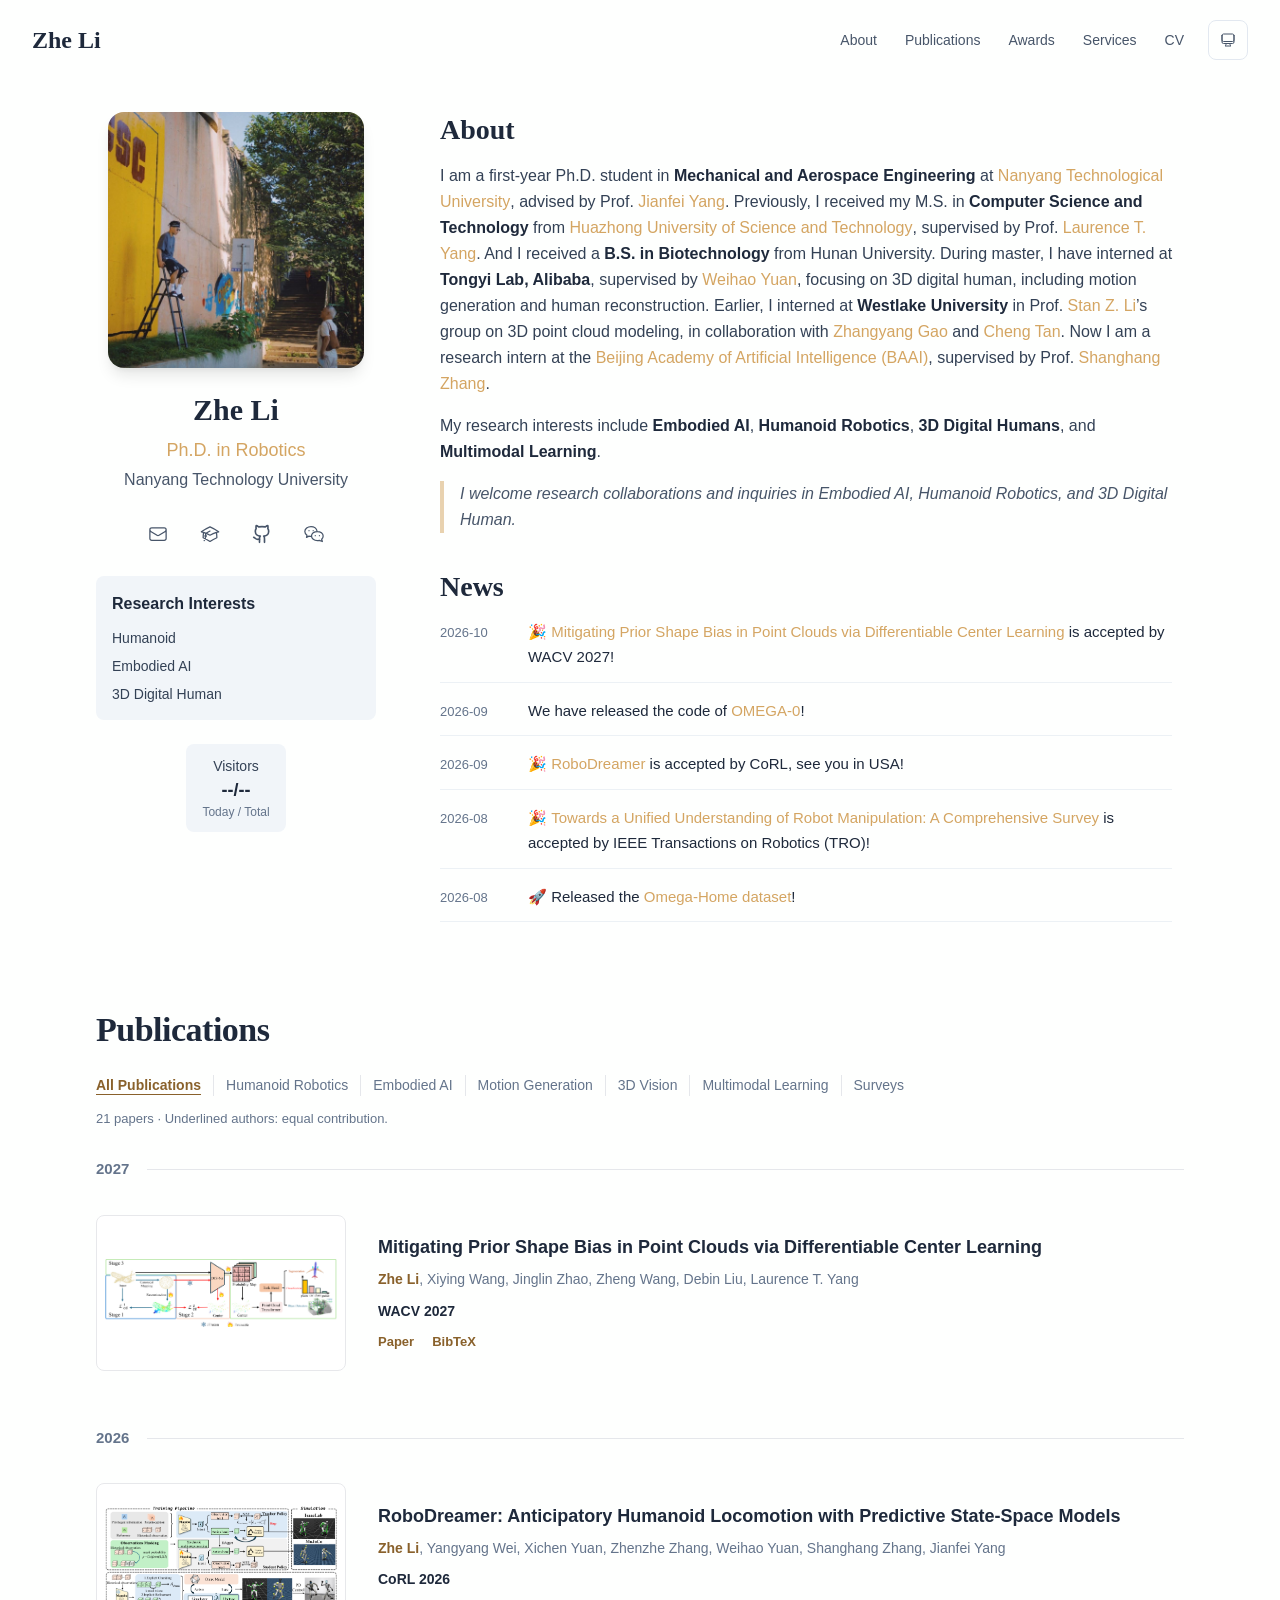
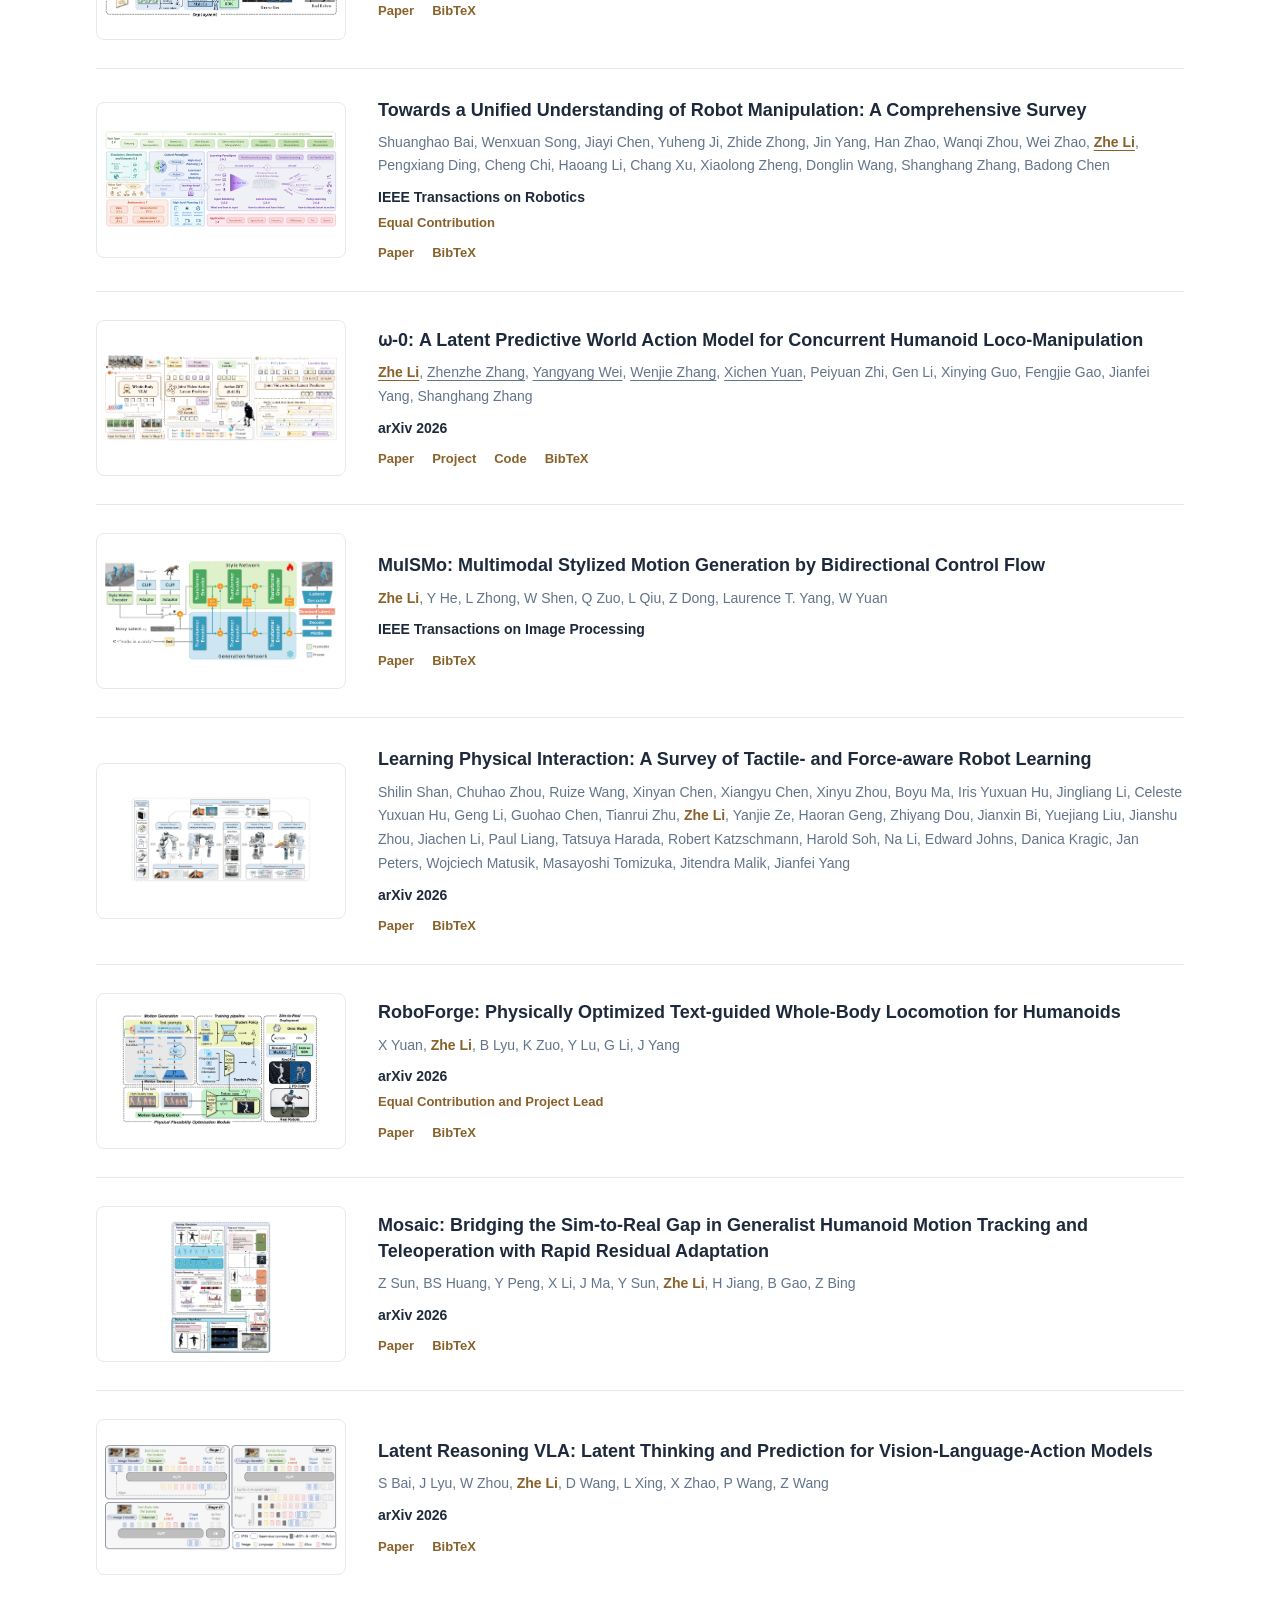
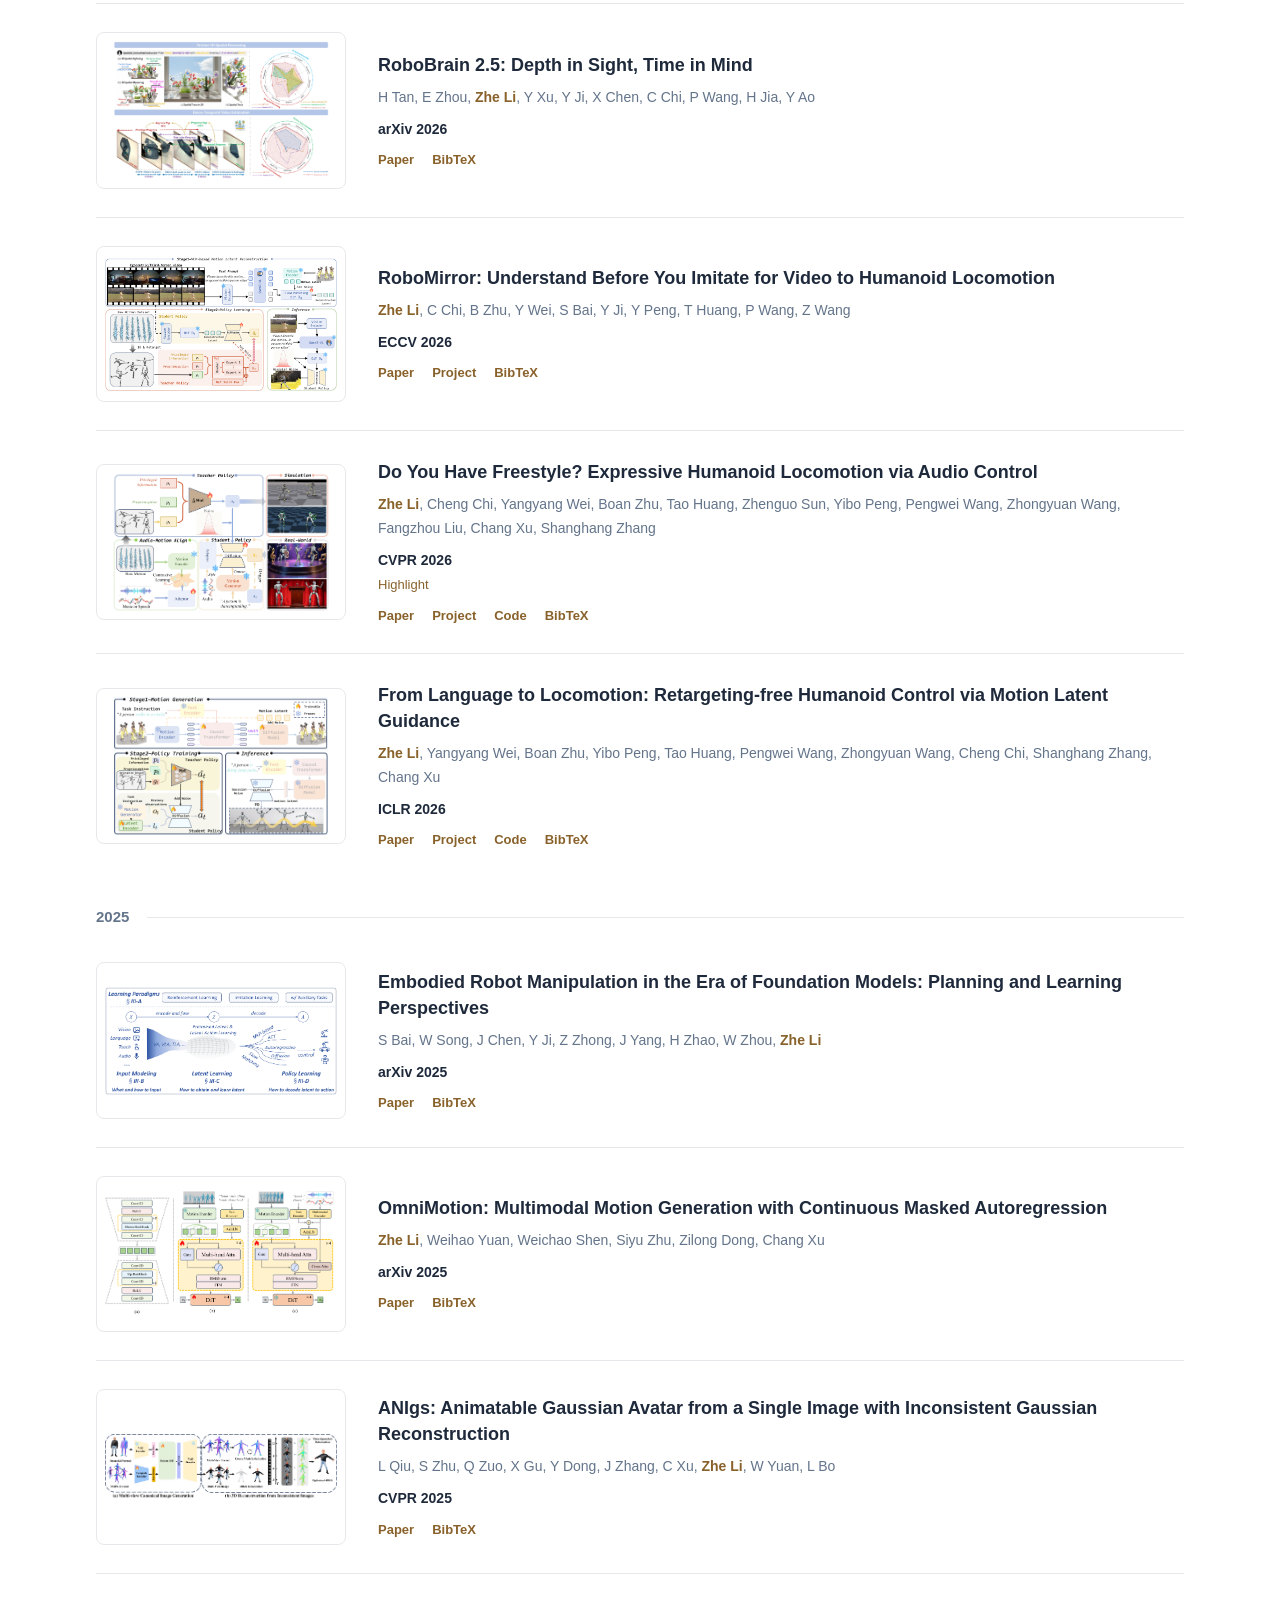
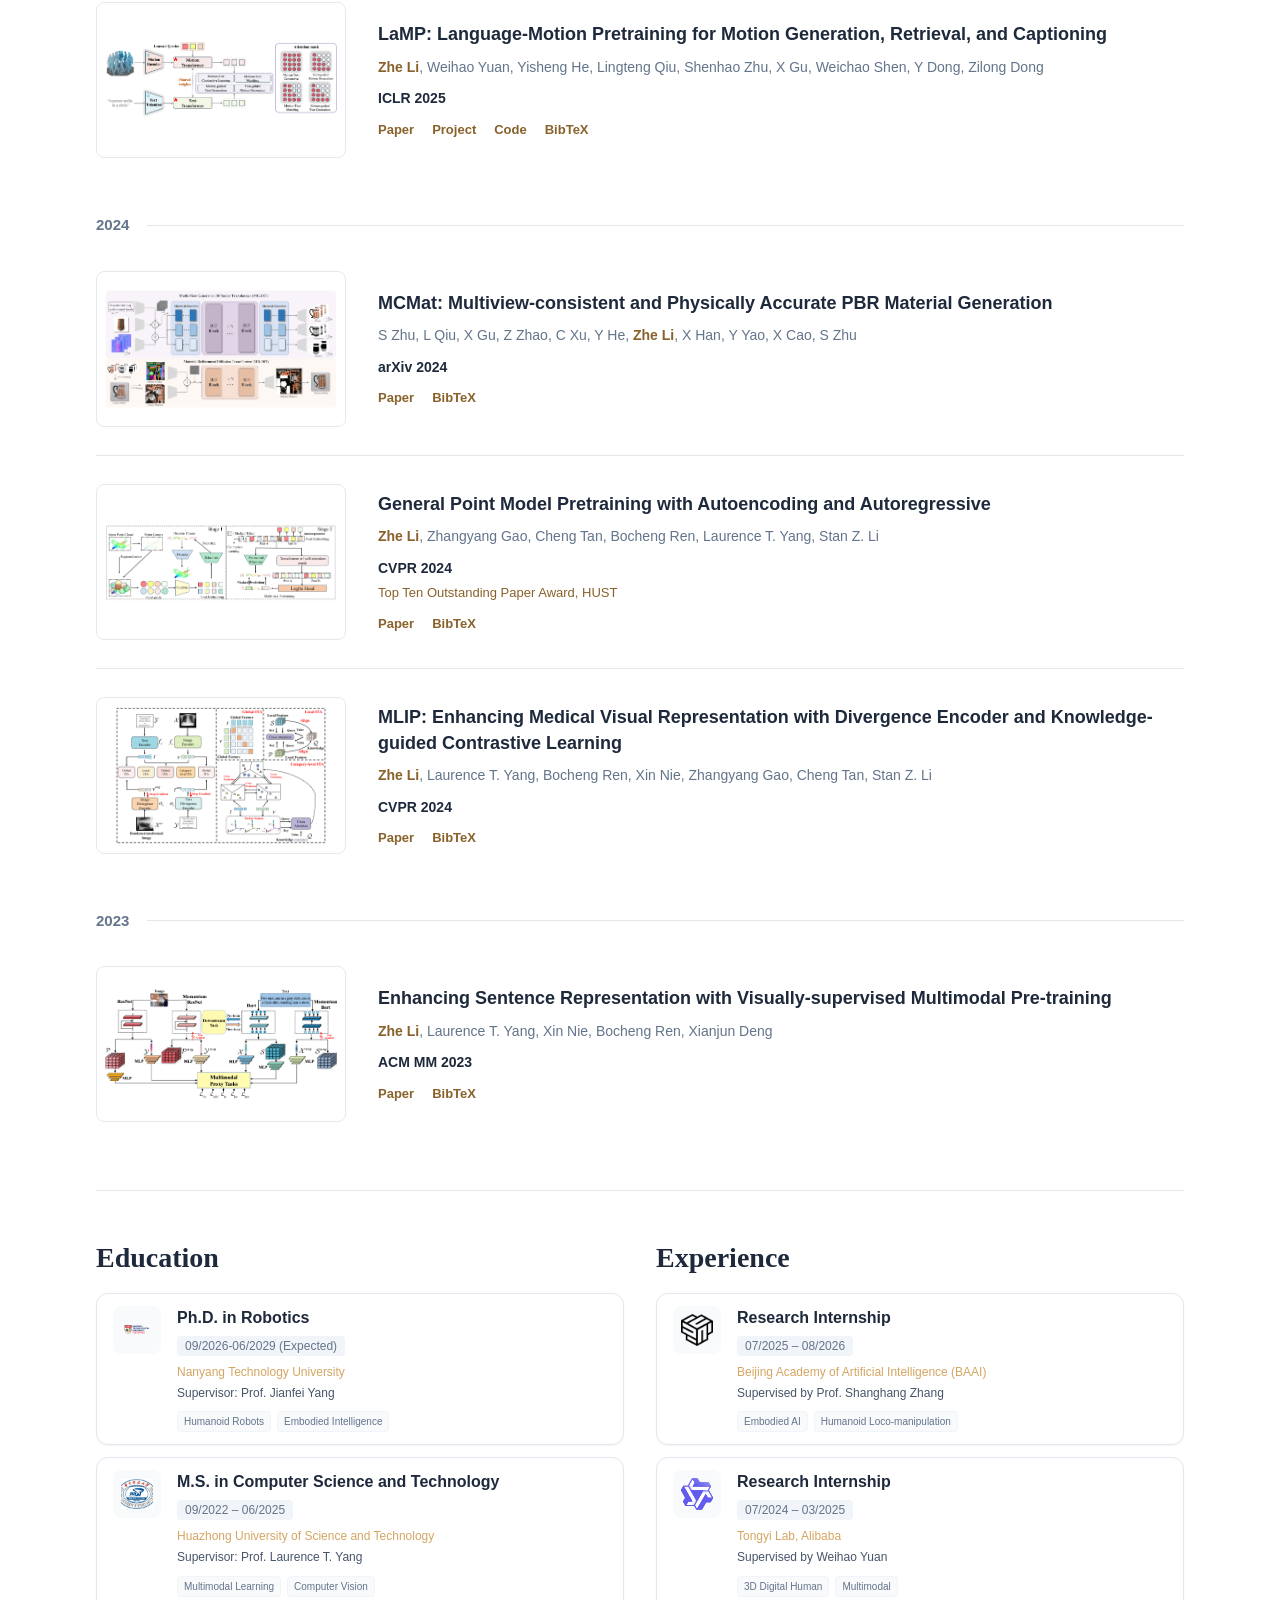
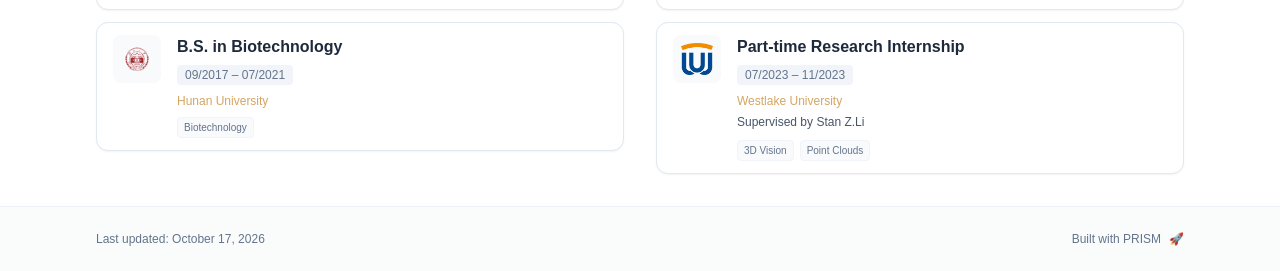
==== commit 7ab338f4: "Correct Engineering spelling in biography" ====
--- a/index.html
+++ b/index.html
@@ -57,7 +57,7 @@
       root.lang = 'en';
       root.setAttribute('data-locale', 'en');
     }
-  </script><title>Zhe Li</title><meta name="description" content="Graduate researcher in computer science, focusing on humanoid robotics, locomotion, and multimodal motion generation."/><meta name="author" content="Zhe Li"/><meta name="keywords" content="Zhe Li,PhD,Research,Nanyang Technology University"/><meta name="creator" content="Zhe Li"/><meta name="publisher" content="Zhe Li"/><meta property="og:title" content="Zhe Li"/><meta property="og:description" content="Graduate researcher in computer science, focusing on humanoid robotics, locomotion, and multimodal motion generation."/><meta property="og:site_name" content="Zhe Li&#x27;s Academic Website"/><meta property="og:locale" content="en_US"/><meta property="og:type" content="website"/><meta name="twitter:card" content="summary"/><meta name="twitter:title" content="Zhe Li"/><meta name="twitter:description" content="Graduate researcher in computer science, focusing on humanoid robotics, locomotion, and multimodal motion generation."/><link rel="icon" href="/favicon.svg"/><link rel="apple-touch-icon" href="/apple-touch-icon.png" sizes="180x180" type="image/png"/><script>document.querySelectorAll('body link[rel="icon"], body link[rel="apple-touch-icon"]').forEach(el => document.head.appendChild(el))</script><script src="/_next/static/chunks/polyfills-42372ed130431b0a.js" noModule=""></script></head><body class="font-sans antialiased"><div style="visibility:hidden"><nav class="fixed top-0 left-0 right-0 z-50" data-headlessui-state=""><div class="transition-all duration-300 ease-out bg-transparent" style="transform:translateY(-100px)"><div class="max-w-7xl mx-auto px-4 sm:px-6 lg:px-8"><div class="flex justify-between items-center h-16 lg:h-20"><div class="flex-shrink-0" tabindex="0"><a class="text-xl lg:text-2xl font-serif font-semibold text-primary hover:text-accent transition-colors duration-200" href="/">Zhe Li</a></div><div class="hidden lg:block"><div class="ml-10 flex items-center space-x-3"><div class="relative flex items-baseline space-x-1"><a data-nav-href="/" class="relative px-3 py-2 text-sm font-medium rounded-lg transition-colors duration-150 text-primary" href="/">About</a><a data-nav-href="/#publications" class="relative px-3 py-2 text-sm font-medium rounded-lg transition-colors duration-150 text-neutral-600" href="/#publications">Publications</a><a data-nav-href="/awards" class="relative px-3 py-2 text-sm font-medium rounded-lg transition-colors duration-150 text-neutral-600" href="/awards/">Awards</a><a data-nav-href="/services" class="relative px-3 py-2 text-sm font-medium rounded-lg transition-colors duration-150 text-neutral-600" href="/services/">Services</a><a data-nav-href="/Zhe_Li_CV.pdf" class="relative px-3 py-2 text-sm font-medium rounded-lg transition-colors duration-150 text-neutral-600" href="/Zhe_Li_CV.pdf" target="_blank" rel="noopener noreferrer">CV</a></div><div class="flex items-center justify-center w-10 h-10 rounded-lg border border-neutral-200 dark:border-[rgba(148,163,184,0.24)] bg-background dark:bg-neutral-800"><div class="w-4 h-4 rounded-full bg-neutral-300 animate-pulse"></div></div></div></div><div class="lg:hidden flex items-center space-x-2"><div class="flex items-center justify-center w-10 h-10 rounded-lg border border-neutral-200 dark:border-[rgba(148,163,184,0.24)] bg-background dark:bg-neutral-800"><div class="w-4 h-4 rounded-full bg-neutral-300 animate-pulse"></div></div><button class="inline-flex items-center justify-center p-2 rounded-md text-neutral-600 hover:text-primary hover:bg-neutral-100 dark:hover:bg-neutral-800 focus:outline-none focus:ring-2 focus:ring-inset focus:ring-accent transition-colors duration-200" id="headlessui-disclosure-button-«R7pdb»" type="button" aria-expanded="false" data-headlessui-state=""><span class="sr-only">Open main menu</span><div><svg xmlns="http://www.w3.org/2000/svg" fill="none" viewBox="0 0 24 24" stroke-width="1.5" stroke="currentColor" aria-hidden="true" data-slot="icon" class="block h-6 w-6"><path stroke-linecap="round" stroke-linejoin="round" d="M3.75 6.75h16.5M3.75 12h16.5m-16.5 5.25h16.5"></path></svg></div></button></div></div></div></div></nav><main class="min-h-screen pt-16 lg:pt-20"><div class="max-w-6xl mx-auto px-4 sm:px-6 lg:px-8 py-8 bg-background min-h-screen homepage"><div class="homepage-intro"><aside class="homepage-profile"><div class="sticky top-8" style="opacity:0;transform:translateY(20px)"><div class="w-64 h-64 mx-auto mb-6 rounded-2xl overflow-hidden shadow-lg hover:shadow-xl transition-all duration-200 hover:scale-105"><img alt="Zhe Li" class="w-full h-full object-cover object-[32%_center]" data-nimg="1" decoding="async" height="256" src="/logos/main.jpg" style="color:transparent" width="256"/></div><div class="text-center mb-6"><h1 class="text-3xl font-serif font-bold text-primary mb-2">Zhe Li</h1><p class="text-lg text-accent font-medium mb-1">Ph.D. in Robotics</p><p class="text-neutral-600 mb-2">Nanyang Technology University</p></div><div class="flex flex-wrap justify-center gap-3 sm:gap-4 mb-6 relative px-2"><div class="relative"><button aria-label="Email" class="p-2 sm:p-2 transition-colors duration-200 text-neutral-600 dark:text-neutral-400 hover:text-accent"><svg aria-hidden="true" class="h-5 w-5" data-slot="icon" fill="none" stroke="currentColor" stroke-width="1.5" viewbox="0 0 24 24" xmlns="http://www.w3.org/2000/svg"><path d="M21.75 6.75v10.5a2.25 2.25 0 0 1-2.25 2.25h-15a2.25 2.25 0 0 1-2.25-2.25V6.75m19.5 0A2.25 2.25 0 0 0 19.5 4.5h-15a2.25 2.25 0 0 0-2.25 2.25m19.5 0v.243a2.25 2.25 0 0 1-1.07 1.916l-7.5 4.615a2.25 2.25 0 0 1-2.36 0L3.32 8.91a2.25 2.25 0 0 1-1.07-1.916V6.75" stroke-linecap="round" stroke-linejoin="round"></path></svg></button></div><a aria-label="Google Scholar" class="p-2 sm:p-2 text-neutral-600 dark:text-neutral-400 hover:text-accent transition-colors duration-200" href="https://scholar.google.com/citations?hl=en&amp;user=U8f81zQAAAAJ" rel="noopener noreferrer" target="_blank"><svg aria-hidden="true" class="h-5 w-5" data-slot="icon" fill="none" stroke="currentColor" stroke-width="1.5" viewbox="0 0 24 24" xmlns="http://www.w3.org/2000/svg"><path d="M4.26 10.147a60.438 60.438 0 0 0-.491 6.347A48.62 48.62 0 0 1 12 20.904a48.62 48.62 0 0 1 8.232-4.41 60.46 60.46 0 0 0-.491-6.347m-15.482 0a50.636 50.636 0 0 0-2.658-.813A59.906 59.906 0 0 1 12 3.493a59.903 59.903 0 0 1 10.399 5.84c-.896.248-1.783.52-2.658.814m-15.482 0A50.717 50.717 0 0 1 12 13.489a50.702 50.702 0 0 1 7.74-3.342M6.75 15a.75.75 0 1 0 0-1.5.75.75 0 0 0 0 1.5Zm0 0v-3.675A55.378 55.378 0 0 1 12 8.443m-7.007 11.55A5.981 5.981 0 0 0 6.75 15.75v-1.5" stroke-linecap="round" stroke-linejoin="round"></path></svg></a><a aria-label="GitHub" class="p-2 sm:p-2 text-neutral-600 dark:text-neutral-400 hover:text-accent transition-colors duration-200" href="https://github.com/gentlefress" rel="noopener noreferrer" target="_blank"><svg aria-hidden="true" class="lucide lucide-github h-5 w-5" fill="none" height="24" stroke="currentColor" stroke-linecap="round" stroke-linejoin="round" stroke-width="2" viewbox="0 0 24 24" width="24" xmlns="http://www.w3.org/2000/svg"><path d="M15 22v-4a4.8 4.8 0 0 0-1-3.5c3 0 6-2 6-5.5.08-1.25-.27-2.48-1-3.5.28-1.15.28-2.35 0-3.5 0 0-1 0-3 1.5-2.64-.5-5.36-.5-8 0C6 2 5 2 5 2c-.3 1.15-.3 2.35 0 3.5A5.403 5.403 0 0 0 4 9c0 3.5 3 5.5 6 5.5-.39.49-.68 1.05-.85 1.65-.17.6-.22 1.23-.15 1.85v4"></path><path d="M9 18c-4.51 2-5-2-7-2"></path></svg></a><button aria-controls="wechat-qr-dialog" aria-haspopup="dialog" aria-label="WeChat" class="p-2 sm:p-2 text-neutral-600 dark:text-neutral-400 hover:text-accent transition-colors duration-200" title="WeChat" type="button"><svg aria-hidden="true" class="h-5 w-5" fill="none" stroke="currentColor" stroke-linecap="round" stroke-linejoin="round" stroke-width="1.5" viewbox="0 0 24 24" xmlns="http://www.w3.org/2000/svg"><path d="M15.6 8.4C15.2 5.3 12 3 8.4 3 4.3 3 1 5.7 1 9c0 1.8 1 3.4 2.6 4.5L3 16l3-1.5c.6.2 1.4.4 2.2.4M23 14.5c0-3-3.1-5.5-7-5.5s-7 2.5-7 5.5 3.1 5.5 7 5.5c.8 0 1.6-.1 2.3-.3L22 21l-.8-2.7c1.1-1 1.8-2.4 1.8-3.8Z"></path><circle cx="6" cy="8" fill="currentColor" r="0.75" stroke="none"></circle><circle cx="11" cy="8" fill="currentColor" r="0.75" stroke="none"></circle><circle cx="13.5" cy="14" fill="currentColor" r="0.75" stroke="none"></circle><circle cx="18.5" cy="14" fill="currentColor" r="0.75" stroke="none"></circle></svg></button></div><div class="bg-neutral-100 dark:bg-neutral-800 rounded-lg p-4 mb-6 hover:shadow-lg transition-all duration-200 hover:scale-[1.02]"><h3 class="font-semibold text-primary mb-3">Research Interests</h3><div class="space-y-2 text-sm text-neutral-700 dark:text-neutral-500"><div>Humanoid</div><div>Embodied AI</div><div>3D Digital Human</div></div></div><div class="flex justify-center"><div class="rounded-lg bg-neutral-100 dark:bg-neutral-800 px-4 py-3 text-center" id="visitor-counter" role="status" title="Unique visitors today / cumulative visitors. Repeat visits on the same day are deduplicated by the statistics service."><p class="text-sm font-medium text-neutral-700 dark:text-neutral-400">Visitors</p><p class="text-lg font-semibold text-primary tabular-nums"><span>--</span>/<span>--</span></p><p class="text-xs text-neutral-500">Today / Total</p></div></div></div></aside><div class="homepage-overview"><section id="about" class="scroll-mt-24"><section style="opacity:0;transform:translateY(20px)"><h2 class="text-2xl font-serif font-bold text-primary mb-4">About</h2><div class="text-neutral-700 dark:text-neutral-600 leading-relaxed"><p class="mb-4 last:mb-0">I am a first-year Ph.D. student in <strong class="font-semibold text-primary">Mechanical and Aerospace Engeneering</strong> at <a class="text-accent font-medium transition-all duration-200 rounded hover:bg-accent/10 hover:shadow-sm" href="https://www.ntu.edu.sg" node="[object Object]" rel="noopener noreferrer" target="_blank">Nanyang Technological University</a>, advised by Prof. <a class="text-accent font-medium transition-all duration-200 rounded hover:bg-accent/10 hover:shadow-sm" href="https://marsyang.site" node="[object Object]" rel="noopener noreferrer" target="_blank">Jianfei Yang</a>. Previously, I received my M.S. in <strong class="font-semibold text-primary">Computer Science and Technology</strong> from <a class="text-accent font-medium transition-all duration-200 rounded hover:bg-accent/10 hover:shadow-sm" href="https://www.hust.edu.cn" node="[object Object]" rel="noopener noreferrer" target="_blank">Huazhong University of Science and Technology</a>, supervised by Prof. <a class="text-accent font-medium transition-all duration-200 rounded hover:bg-accent/10 hover:shadow-sm" href="https://scholar.google.com/citations?user=a39Yz5cAAAAJ&amp;hl=en" node="[object Object]" rel="noopener noreferrer" target="_blank">Laurence T. Yang</a>. And I received a <strong class="font-semibold text-primary">B.S. in Biotechnology</strong> from Hunan University. During master, I have interned at <strong class="font-semibold text-primary">Tongyi Lab, Alibaba</strong>, supervised by <a class="text-accent font-medium transition-all duration-200 rounded hover:bg-accent/10 hover:shadow-sm" href="https://www.weihao-yuan.com" node="[object Object]" rel="noopener noreferrer" target="_blank">Weihao Yuan</a>, focusing on 3D digital human, including motion generation and human reconstruction. Earlier, I interned at <strong class="font-semibold text-primary">Westlake University</strong> in Prof. <a class="text-accent font-medium transition-all duration-200 rounded hover:bg-accent/10 hover:shadow-sm" href="https://www.westlake.edu.cn/faculty/stan-zq-li.html" node="[object Object]" rel="noopener noreferrer" target="_blank">Stan Z. Li</a>’s group on 3D point cloud modeling, in collaboration with <a class="text-accent font-medium transition-all duration-200 rounded hover:bg-accent/10 hover:shadow-sm" href="https://gaozhangyang.github.io" node="[object Object]" rel="noopener noreferrer" target="_blank">Zhangyang Gao</a> and <a class="text-accent font-medium transition-all duration-200 rounded hover:bg-accent/10 hover:shadow-sm" href="https://chengtan9907.github.io" node="[object Object]" rel="noopener noreferrer" target="_blank">Cheng Tan</a>. Now I am a research intern at the <a class="text-accent font-medium transition-all duration-200 rounded hover:bg-accent/10 hover:shadow-sm" href="https://www.baai.ac.cn" node="[object Object]" rel="noopener noreferrer" target="_blank">Beijing Academy of Artificial Intelligence (BAAI)</a>, supervised by Prof. <a class="text-accent font-medium transition-all duration-200 rounded hover:bg-accent/10 hover:shadow-sm" href="https://www.ai.pku.edu.cn/en/info/1459/2068.htm" node="[object Object]" rel="noopener noreferrer" target="_blank">Shanghang Zhang</a>.</p>
+  </script><title>Zhe Li</title><meta name="description" content="Graduate researcher in computer science, focusing on humanoid robotics, locomotion, and multimodal motion generation."/><meta name="author" content="Zhe Li"/><meta name="keywords" content="Zhe Li,PhD,Research,Nanyang Technology University"/><meta name="creator" content="Zhe Li"/><meta name="publisher" content="Zhe Li"/><meta property="og:title" content="Zhe Li"/><meta property="og:description" content="Graduate researcher in computer science, focusing on humanoid robotics, locomotion, and multimodal motion generation."/><meta property="og:site_name" content="Zhe Li&#x27;s Academic Website"/><meta property="og:locale" content="en_US"/><meta property="og:type" content="website"/><meta name="twitter:card" content="summary"/><meta name="twitter:title" content="Zhe Li"/><meta name="twitter:description" content="Graduate researcher in computer science, focusing on humanoid robotics, locomotion, and multimodal motion generation."/><link rel="icon" href="/favicon.svg"/><link rel="apple-touch-icon" href="/apple-touch-icon.png" sizes="180x180" type="image/png"/><script>document.querySelectorAll('body link[rel="icon"], body link[rel="apple-touch-icon"]').forEach(el => document.head.appendChild(el))</script><script src="/_next/static/chunks/polyfills-42372ed130431b0a.js" noModule=""></script></head><body class="font-sans antialiased"><div style="visibility:hidden"><nav class="fixed top-0 left-0 right-0 z-50" data-headlessui-state=""><div class="transition-all duration-300 ease-out bg-transparent" style="transform:translateY(-100px)"><div class="max-w-7xl mx-auto px-4 sm:px-6 lg:px-8"><div class="flex justify-between items-center h-16 lg:h-20"><div class="flex-shrink-0" tabindex="0"><a class="text-xl lg:text-2xl font-serif font-semibold text-primary hover:text-accent transition-colors duration-200" href="/">Zhe Li</a></div><div class="hidden lg:block"><div class="ml-10 flex items-center space-x-3"><div class="relative flex items-baseline space-x-1"><a data-nav-href="/" class="relative px-3 py-2 text-sm font-medium rounded-lg transition-colors duration-150 text-primary" href="/">About</a><a data-nav-href="/#publications" class="relative px-3 py-2 text-sm font-medium rounded-lg transition-colors duration-150 text-neutral-600" href="/#publications">Publications</a><a data-nav-href="/awards" class="relative px-3 py-2 text-sm font-medium rounded-lg transition-colors duration-150 text-neutral-600" href="/awards/">Awards</a><a data-nav-href="/services" class="relative px-3 py-2 text-sm font-medium rounded-lg transition-colors duration-150 text-neutral-600" href="/services/">Services</a><a data-nav-href="/Zhe_Li_CV.pdf" class="relative px-3 py-2 text-sm font-medium rounded-lg transition-colors duration-150 text-neutral-600" href="/Zhe_Li_CV.pdf" target="_blank" rel="noopener noreferrer">CV</a></div><div class="flex items-center justify-center w-10 h-10 rounded-lg border border-neutral-200 dark:border-[rgba(148,163,184,0.24)] bg-background dark:bg-neutral-800"><div class="w-4 h-4 rounded-full bg-neutral-300 animate-pulse"></div></div></div></div><div class="lg:hidden flex items-center space-x-2"><div class="flex items-center justify-center w-10 h-10 rounded-lg border border-neutral-200 dark:border-[rgba(148,163,184,0.24)] bg-background dark:bg-neutral-800"><div class="w-4 h-4 rounded-full bg-neutral-300 animate-pulse"></div></div><button class="inline-flex items-center justify-center p-2 rounded-md text-neutral-600 hover:text-primary hover:bg-neutral-100 dark:hover:bg-neutral-800 focus:outline-none focus:ring-2 focus:ring-inset focus:ring-accent transition-colors duration-200" id="headlessui-disclosure-button-«R7pdb»" type="button" aria-expanded="false" data-headlessui-state=""><span class="sr-only">Open main menu</span><div><svg xmlns="http://www.w3.org/2000/svg" fill="none" viewBox="0 0 24 24" stroke-width="1.5" stroke="currentColor" aria-hidden="true" data-slot="icon" class="block h-6 w-6"><path stroke-linecap="round" stroke-linejoin="round" d="M3.75 6.75h16.5M3.75 12h16.5m-16.5 5.25h16.5"></path></svg></div></button></div></div></div></div></nav><main class="min-h-screen pt-16 lg:pt-20"><div class="max-w-6xl mx-auto px-4 sm:px-6 lg:px-8 py-8 bg-background min-h-screen homepage"><div class="homepage-intro"><aside class="homepage-profile"><div class="sticky top-8" style="opacity:0;transform:translateY(20px)"><div class="w-64 h-64 mx-auto mb-6 rounded-2xl overflow-hidden shadow-lg hover:shadow-xl transition-all duration-200 hover:scale-105"><img alt="Zhe Li" class="w-full h-full object-cover object-[32%_center]" data-nimg="1" decoding="async" height="256" src="/logos/main.jpg" style="color:transparent" width="256"/></div><div class="text-center mb-6"><h1 class="text-3xl font-serif font-bold text-primary mb-2">Zhe Li</h1><p class="text-lg text-accent font-medium mb-1">Ph.D. in Robotics</p><p class="text-neutral-600 mb-2">Nanyang Technology University</p></div><div class="flex flex-wrap justify-center gap-3 sm:gap-4 mb-6 relative px-2"><div class="relative"><button aria-label="Email" class="p-2 sm:p-2 transition-colors duration-200 text-neutral-600 dark:text-neutral-400 hover:text-accent"><svg aria-hidden="true" class="h-5 w-5" data-slot="icon" fill="none" stroke="currentColor" stroke-width="1.5" viewbox="0 0 24 24" xmlns="http://www.w3.org/2000/svg"><path d="M21.75 6.75v10.5a2.25 2.25 0 0 1-2.25 2.25h-15a2.25 2.25 0 0 1-2.25-2.25V6.75m19.5 0A2.25 2.25 0 0 0 19.5 4.5h-15a2.25 2.25 0 0 0-2.25 2.25m19.5 0v.243a2.25 2.25 0 0 1-1.07 1.916l-7.5 4.615a2.25 2.25 0 0 1-2.36 0L3.32 8.91a2.25 2.25 0 0 1-1.07-1.916V6.75" stroke-linecap="round" stroke-linejoin="round"></path></svg></button></div><a aria-label="Google Scholar" class="p-2 sm:p-2 text-neutral-600 dark:text-neutral-400 hover:text-accent transition-colors duration-200" href="https://scholar.google.com/citations?hl=en&amp;user=U8f81zQAAAAJ" rel="noopener noreferrer" target="_blank"><svg aria-hidden="true" class="h-5 w-5" data-slot="icon" fill="none" stroke="currentColor" stroke-width="1.5" viewbox="0 0 24 24" xmlns="http://www.w3.org/2000/svg"><path d="M4.26 10.147a60.438 60.438 0 0 0-.491 6.347A48.62 48.62 0 0 1 12 20.904a48.62 48.62 0 0 1 8.232-4.41 60.46 60.46 0 0 0-.491-6.347m-15.482 0a50.636 50.636 0 0 0-2.658-.813A59.906 59.906 0 0 1 12 3.493a59.903 59.903 0 0 1 10.399 5.84c-.896.248-1.783.52-2.658.814m-15.482 0A50.717 50.717 0 0 1 12 13.489a50.702 50.702 0 0 1 7.74-3.342M6.75 15a.75.75 0 1 0 0-1.5.75.75 0 0 0 0 1.5Zm0 0v-3.675A55.378 55.378 0 0 1 12 8.443m-7.007 11.55A5.981 5.981 0 0 0 6.75 15.75v-1.5" stroke-linecap="round" stroke-linejoin="round"></path></svg></a><a aria-label="GitHub" class="p-2 sm:p-2 text-neutral-600 dark:text-neutral-400 hover:text-accent transition-colors duration-200" href="https://github.com/gentlefress" rel="noopener noreferrer" target="_blank"><svg aria-hidden="true" class="lucide lucide-github h-5 w-5" fill="none" height="24" stroke="currentColor" stroke-linecap="round" stroke-linejoin="round" stroke-width="2" viewbox="0 0 24 24" width="24" xmlns="http://www.w3.org/2000/svg"><path d="M15 22v-4a4.8 4.8 0 0 0-1-3.5c3 0 6-2 6-5.5.08-1.25-.27-2.48-1-3.5.28-1.15.28-2.35 0-3.5 0 0-1 0-3 1.5-2.64-.5-5.36-.5-8 0C6 2 5 2 5 2c-.3 1.15-.3 2.35 0 3.5A5.403 5.403 0 0 0 4 9c0 3.5 3 5.5 6 5.5-.39.49-.68 1.05-.85 1.65-.17.6-.22 1.23-.15 1.85v4"></path><path d="M9 18c-4.51 2-5-2-7-2"></path></svg></a><button aria-controls="wechat-qr-dialog" aria-haspopup="dialog" aria-label="WeChat" class="p-2 sm:p-2 text-neutral-600 dark:text-neutral-400 hover:text-accent transition-colors duration-200" title="WeChat" type="button"><svg aria-hidden="true" class="h-5 w-5" fill="none" stroke="currentColor" stroke-linecap="round" stroke-linejoin="round" stroke-width="1.5" viewbox="0 0 24 24" xmlns="http://www.w3.org/2000/svg"><path d="M15.6 8.4C15.2 5.3 12 3 8.4 3 4.3 3 1 5.7 1 9c0 1.8 1 3.4 2.6 4.5L3 16l3-1.5c.6.2 1.4.4 2.2.4M23 14.5c0-3-3.1-5.5-7-5.5s-7 2.5-7 5.5 3.1 5.5 7 5.5c.8 0 1.6-.1 2.3-.3L22 21l-.8-2.7c1.1-1 1.8-2.4 1.8-3.8Z"></path><circle cx="6" cy="8" fill="currentColor" r="0.75" stroke="none"></circle><circle cx="11" cy="8" fill="currentColor" r="0.75" stroke="none"></circle><circle cx="13.5" cy="14" fill="currentColor" r="0.75" stroke="none"></circle><circle cx="18.5" cy="14" fill="currentColor" r="0.75" stroke="none"></circle></svg></button></div><div class="bg-neutral-100 dark:bg-neutral-800 rounded-lg p-4 mb-6 hover:shadow-lg transition-all duration-200 hover:scale-[1.02]"><h3 class="font-semibold text-primary mb-3">Research Interests</h3><div class="space-y-2 text-sm text-neutral-700 dark:text-neutral-500"><div>Humanoid</div><div>Embodied AI</div><div>3D Digital Human</div></div></div><div class="flex justify-center"><div class="rounded-lg bg-neutral-100 dark:bg-neutral-800 px-4 py-3 text-center" id="visitor-counter" role="status" title="Unique visitors today / cumulative visitors. Repeat visits on the same day are deduplicated by the statistics service."><p class="text-sm font-medium text-neutral-700 dark:text-neutral-400">Visitors</p><p class="text-lg font-semibold text-primary tabular-nums"><span>--</span>/<span>--</span></p><p class="text-xs text-neutral-500">Today / Total</p></div></div></div></aside><div class="homepage-overview"><section id="about" class="scroll-mt-24"><section style="opacity:0;transform:translateY(20px)"><h2 class="text-2xl font-serif font-bold text-primary mb-4">About</h2><div class="text-neutral-700 dark:text-neutral-600 leading-relaxed"><p class="mb-4 last:mb-0">I am a first-year Ph.D. student in <strong class="font-semibold text-primary">Mechanical and Aerospace Engineering</strong> at <a class="text-accent font-medium transition-all duration-200 rounded hover:bg-accent/10 hover:shadow-sm" href="https://www.ntu.edu.sg" node="[object Object]" rel="noopener noreferrer" target="_blank">Nanyang Technological University</a>, advised by Prof. <a class="text-accent font-medium transition-all duration-200 rounded hover:bg-accent/10 hover:shadow-sm" href="https://marsyang.site" node="[object Object]" rel="noopener noreferrer" target="_blank">Jianfei Yang</a>. Previously, I received my M.S. in <strong class="font-semibold text-primary">Computer Science and Technology</strong> from <a class="text-accent font-medium transition-all duration-200 rounded hover:bg-accent/10 hover:shadow-sm" href="https://www.hust.edu.cn" node="[object Object]" rel="noopener noreferrer" target="_blank">Huazhong University of Science and Technology</a>, supervised by Prof. <a class="text-accent font-medium transition-all duration-200 rounded hover:bg-accent/10 hover:shadow-sm" href="https://scholar.google.com/citations?user=a39Yz5cAAAAJ&amp;hl=en" node="[object Object]" rel="noopener noreferrer" target="_blank">Laurence T. Yang</a>. And I received a <strong class="font-semibold text-primary">B.S. in Biotechnology</strong> from Hunan University. During master, I have interned at <strong class="font-semibold text-primary">Tongyi Lab, Alibaba</strong>, supervised by <a class="text-accent font-medium transition-all duration-200 rounded hover:bg-accent/10 hover:shadow-sm" href="https://www.weihao-yuan.com" node="[object Object]" rel="noopener noreferrer" target="_blank">Weihao Yuan</a>, focusing on 3D digital human, including motion generation and human reconstruction. Earlier, I interned at <strong class="font-semibold text-primary">Westlake University</strong> in Prof. <a class="text-accent font-medium transition-all duration-200 rounded hover:bg-accent/10 hover:shadow-sm" href="https://www.westlake.edu.cn/faculty/stan-zq-li.html" node="[object Object]" rel="noopener noreferrer" target="_blank">Stan Z. Li</a>’s group on 3D point cloud modeling, in collaboration with <a class="text-accent font-medium transition-all duration-200 rounded hover:bg-accent/10 hover:shadow-sm" href="https://gaozhangyang.github.io" node="[object Object]" rel="noopener noreferrer" target="_blank">Zhangyang Gao</a> and <a class="text-accent font-medium transition-all duration-200 rounded hover:bg-accent/10 hover:shadow-sm" href="https://chengtan9907.github.io" node="[object Object]" rel="noopener noreferrer" target="_blank">Cheng Tan</a>. Now I am a research intern at the <a class="text-accent font-medium transition-all duration-200 rounded hover:bg-accent/10 hover:shadow-sm" href="https://www.baai.ac.cn" node="[object Object]" rel="noopener noreferrer" target="_blank">Beijing Academy of Artificial Intelligence (BAAI)</a>, supervised by Prof. <a class="text-accent font-medium transition-all duration-200 rounded hover:bg-accent/10 hover:shadow-sm" href="https://www.ai.pku.edu.cn/en/info/1459/2068.htm" node="[object Object]" rel="noopener noreferrer" target="_blank">Shanghang Zhang</a>.</p>
 <p class="mb-4 last:mb-0">My research interests include <strong class="font-semibold text-primary">Embodied AI</strong>, <strong class="font-semibold text-primary">Humanoid Robotics</strong>, <strong class="font-semibold text-primary">3D Digital Humans</strong>, and <strong class="font-semibold text-primary">Multimodal Learning</strong>.</p>
 <blockquote class="border-l-4 border-accent/50 pl-4 italic my-4 text-neutral-600 dark:text-neutral-500">
 <p class="mb-4 last:mb-0">I welcome research collaborations and inquiries in Embodied AI, Humanoid Robotics, and 3D Digital Human.</p>
@@ -204,4 +204,4 @@
   booktitle = {ACM International Conference on Multimedia (ACM MM)},
   year = {2023},
   url = {https://doi.org/10.1145/3581783.3612254}
-}</pre></details></div></div></article></section></section><!-- homepage-publications:end --><div class="homepage-background"><section id="education"><div style="opacity:0;transform:translateY(20px)"><div class="mb-4"><h1 class="text-2xl font-serif font-bold text-primary mb-4">Education</h1></div><div class="grid gap-3"><div class="bg-white dark:bg-neutral-900 py-3 px-4 rounded-xl shadow-sm border border-neutral-200 dark:border-neutral-800 hover:shadow-lg transition-all duration-200 hover:scale-[1.01] flex gap-4" style="opacity:0;transform:translateY(20px)"><div class="flex-shrink-0 w-12 h-12 flex items-center justify-center bg-neutral-50 dark:bg-neutral-800/50 rounded-lg overflow-hidden"><img alt="" class="w-8 h-8 object-contain" src="/logos/NTU.svg"/></div><div class="flex-1 min-w-0"><div class="flex justify-between items-start gap-2"><h3 class="text-base font-semibold text-primary">Ph.D. in Robotics</h3><span class="text-xs text-neutral-500 font-medium bg-neutral-100 dark:bg-neutral-800 px-2 py-0.5 rounded flex-shrink-0">09/2026-06/2029 (Expected)</span></div><p class="text-xs text-accent font-medium mb-1">Nanyang Technology University</p><p class="text-xs text-neutral-600 dark:text-neutral-500 leading-relaxed">Supervisor: Prof. Jianfei Yang</p><div class="flex flex-wrap gap-1.5 mt-2"><span class="text-[10px] text-neutral-500 bg-neutral-50 dark:bg-neutral-800/50 px-1.5 py-0.5 rounded border border-neutral-100 dark:border-neutral-800">Humanoid Robots</span><span class="text-[10px] text-neutral-500 bg-neutral-50 dark:bg-neutral-800/50 px-1.5 py-0.5 rounded border border-neutral-100 dark:border-neutral-800">Embodied Intelligence</span></div></div></div><div class="bg-white dark:bg-neutral-900 py-3 px-4 rounded-xl shadow-sm border border-neutral-200 dark:border-neutral-800 hover:shadow-lg transition-all duration-200 hover:scale-[1.01] flex gap-4" style="opacity:0;transform:translateY(20px)"><div class="flex-shrink-0 w-12 h-12 flex items-center justify-center bg-neutral-50 dark:bg-neutral-800/50 rounded-lg overflow-hidden"><img alt="" class="w-8 h-8 object-contain" src="/logos/hust.webp"/></div><div class="flex-1 min-w-0"><div class="flex justify-between items-start gap-2"><h3 class="text-base font-semibold text-primary">M.S. in Computer Science and Technology</h3><span class="text-xs text-neutral-500 font-medium bg-neutral-100 dark:bg-neutral-800 px-2 py-0.5 rounded flex-shrink-0">09/2022 – 06/2025</span></div><p class="text-xs text-accent font-medium mb-1">Huazhong University of Science and Technology</p><p class="text-xs text-neutral-600 dark:text-neutral-500 leading-relaxed">Supervisor: Prof. Laurence T. Yang</p><div class="flex flex-wrap gap-1.5 mt-2"><span class="text-[10px] text-neutral-500 bg-neutral-50 dark:bg-neutral-800/50 px-1.5 py-0.5 rounded border border-neutral-100 dark:border-neutral-800">Multimodal Learning</span><span class="text-[10px] text-neutral-500 bg-neutral-50 dark:bg-neutral-800/50 px-1.5 py-0.5 rounded border border-neutral-100 dark:border-neutral-800">Computer Vision</span></div></div></div><div class="bg-white dark:bg-neutral-900 py-3 px-4 rounded-xl shadow-sm border border-neutral-200 dark:border-neutral-800 hover:shadow-lg transition-all duration-200 hover:scale-[1.01] flex gap-4" style="opacity:0;transform:translateY(20px)"><div class="flex-shrink-0 w-12 h-12 flex items-center justify-center bg-neutral-50 dark:bg-neutral-800/50 rounded-lg overflow-hidden"><img alt="" class="w-8 h-8 object-contain" src="/logos/hnu.png"/></div><div class="flex-1 min-w-0"><div class="flex justify-between items-start gap-2"><h3 class="text-base font-semibold text-primary">B.S. in Biotechnology</h3><span class="text-xs text-neutral-500 font-medium bg-neutral-100 dark:bg-neutral-800 px-2 py-0.5 rounded flex-shrink-0">09/2017 – 07/2021</span></div><p class="text-xs text-accent font-medium mb-1">Hunan University</p><div class="flex flex-wrap gap-1.5 mt-2"><span class="text-[10px] text-neutral-500 bg-neutral-50 dark:bg-neutral-800/50 px-1.5 py-0.5 rounded border border-neutral-100 dark:border-neutral-800">Biotechnology</span></div></div></div></div></div></section><section id="experience"><div style="opacity:0;transform:translateY(20px)"><div class="mb-4"><h1 class="text-2xl font-serif font-bold text-primary mb-4">Experience</h1></div><div class="grid gap-3"><div class="bg-white dark:bg-neutral-900 py-3 px-4 rounded-xl shadow-sm border border-neutral-200 dark:border-neutral-800 hover:shadow-lg transition-all duration-200 hover:scale-[1.01] flex gap-4" style="opacity:0;transform:translateY(20px)"><div class="flex-shrink-0 w-12 h-12 flex items-center justify-center bg-neutral-50 dark:bg-neutral-800/50 rounded-lg overflow-hidden"><img alt="" class="w-8 h-8 object-contain" src="/logos/baai-2.png"/></div><div class="flex-1 min-w-0"><div class="flex justify-between items-start gap-2"><h3 class="text-base font-semibold text-primary">Research Internship</h3><span class="text-xs text-neutral-500 font-medium bg-neutral-100 dark:bg-neutral-800 px-2 py-0.5 rounded flex-shrink-0">07/2025 – 08/2026</span></div><p class="text-xs text-accent font-medium mb-1">Beijing Academy of Artificial Intelligence (BAAI)</p><p class="text-xs text-neutral-600 dark:text-neutral-500 leading-relaxed">Supervised by Prof. Shanghang Zhang</p><div class="flex flex-wrap gap-1.5 mt-2"><span class="text-[10px] text-neutral-500 bg-neutral-50 dark:bg-neutral-800/50 px-1.5 py-0.5 rounded border border-neutral-100 dark:border-neutral-800">Embodied AI</span><span class="text-[10px] text-neutral-500 bg-neutral-50 dark:bg-neutral-800/50 px-1.5 py-0.5 rounded border border-neutral-100 dark:border-neutral-800">Humanoid Loco-manipulation</span></div></div></div><div class="bg-white dark:bg-neutral-900 py-3 px-4 rounded-xl shadow-sm border border-neutral-200 dark:border-neutral-800 hover:shadow-lg transition-all duration-200 hover:scale-[1.01] flex gap-4" style="opacity:0;transform:translateY(20px)"><div class="flex-shrink-0 w-12 h-12 flex items-center justify-center bg-neutral-50 dark:bg-neutral-800/50 rounded-lg overflow-hidden"><img alt="" class="w-8 h-8 object-contain" src="/logos/tongyi-logo.svg"/></div><div class="flex-1 min-w-0"><div class="flex justify-between items-start gap-2"><h3 class="text-base font-semibold text-primary">Research Internship</h3><span class="text-xs text-neutral-500 font-medium bg-neutral-100 dark:bg-neutral-800 px-2 py-0.5 rounded flex-shrink-0">07/2024 – 03/2025</span></div><p class="text-xs text-accent font-medium mb-1">Tongyi Lab, Alibaba</p><p class="text-xs text-neutral-600 dark:text-neutral-500 leading-relaxed">Supervised by Weihao Yuan</p><div class="flex flex-wrap gap-1.5 mt-2"><span class="text-[10px] text-neutral-500 bg-neutral-50 dark:bg-neutral-800/50 px-1.5 py-0.5 rounded border border-neutral-100 dark:border-neutral-800">3D Digital Human</span><span class="text-[10px] text-neutral-500 bg-neutral-50 dark:bg-neutral-800/50 px-1.5 py-0.5 rounded border border-neutral-100 dark:border-neutral-800">Multimodal</span></div></div></div><div class="bg-white dark:bg-neutral-900 py-3 px-4 rounded-xl shadow-sm border border-neutral-200 dark:border-neutral-800 hover:shadow-lg transition-all duration-200 hover:scale-[1.01] flex gap-4" style="opacity:0;transform:translateY(20px)"><div class="flex-shrink-0 w-12 h-12 flex items-center justify-center bg-neutral-50 dark:bg-neutral-800/50 rounded-lg overflow-hidden"><img alt="" class="w-8 h-8 object-contain" src="/logos/westlake.png"/></div><div class="flex-1 min-w-0"><div class="flex justify-between items-start gap-2"><h3 class="text-base font-semibold text-primary">Part-time Research Internship</h3><span class="text-xs text-neutral-500 font-medium bg-neutral-100 dark:bg-neutral-800 px-2 py-0.5 rounded flex-shrink-0">07/2023 – 11/2023</span></div><p class="text-xs text-accent font-medium mb-1">Westlake University</p><p class="text-xs text-neutral-600 dark:text-neutral-500 leading-relaxed">Supervised by Stan Z.Li</p><div class="flex flex-wrap gap-1.5 mt-2"><span class="text-[10px] text-neutral-500 bg-neutral-50 dark:bg-neutral-800/50 px-1.5 py-0.5 rounded border border-neutral-100 dark:border-neutral-800">3D Vision</span><span class="text-[10px] text-neutral-500 bg-neutral-50 dark:bg-neutral-800/50 px-1.5 py-0.5 rounded border border-neutral-100 dark:border-neutral-800">Point Clouds</span></div></div></div></div></div></section></div></div><!--$--><!--/$--><!--$--><!--/$--></main><footer class="border-t border-neutral-200/50 bg-neutral-50/50 dark:bg-neutral-900/50 dark:border-neutral-700/50"><div class="max-w-6xl mx-auto px-4 sm:px-6 lg:px-8 py-6"><div class="flex flex-col sm:flex-row justify-between items-center gap-2"><p class="text-xs text-neutral-500">Last updated<!-- -->: <!-- -->October 17, 2026</p><p class="text-xs text-neutral-500 flex items-center"><a href="https://github.com/xyjoey/PRISM" target="_blank" rel="noopener noreferrer">Built with PRISM</a><span class="ml-2">🚀</span></p></div></div></footer></div><script src="/_next/static/chunks/webpack-679b75d1c4c2027c.js" async=""></script><script>(self.__next_f=self.__next_f||[]).push([0])</script><script>self.__next_f.push([1,"1:\"$Sreact.fragment\"\n3:I[3719,[\"461\",\"static/chunks/461-a9a5d7b05a71d978.js\",\"874\",\"static/chunks/874-6cc630662f3664af.js\",\"291\",\"static/chunks/291-e39730cc9327e39b.js\",\"177\",\"static/chunks/app/layout-bfe12c323d325dc7.js\"],\"ThemeProvider\"]\n4:I[310,[\"461\",\"static/chunks/461-a9a5d7b05a71d978.js\",\"874\",\"static/chunks/874-6cc630662f3664af.js\",\"291\",\"static/chunks/291-e39730cc9327e39b.js\",\"177\",\"static/chunks/app/layout-bfe12c323d325dc7.js\"],\"LocaleProvider\"]\n5:I[4574,[\"461\",\"static/chunks/461-a9a5d7b05a71d978.js\",\"874\",\"static/chunks/874-6cc630662f3664af.js\",\"291\",\"static/chunks/291-e39730cc9327e39b.js\",\"177\",\"static/chunks/app/layout-bfe12c323d325dc7.js\"],\"default\"]\n6:I[7555,[],\"\"]\n7:I[1295,[],\"\"]\n8:I[2548,[\"461\",\"static/chunks/461-a9a5d7b05a71d978.js\",\"874\",\"static/chunks/874-6cc630662f3664af.js\",\"291\",\"static/chunks/291-e39730cc9327e39b.js\",\"177\",\"static/chunks/app/layout-bfe12c323d325dc7.js\"],\"default\"]\n9:I[6613,[\"461\",\"static/chunks/461-a9a5d7b05a71d978.js\",\"356\",\"static/chunks/356-392387ec7740871c.js\",\"874\",\"static/chunks/874-6cc630662f3664af.js\",\"582\",\"static/chunks/582-200b6347c5bfeb0f.js\",\"974\",\"static/chunks/app/page-4dd1308dad865fe2.js\"],\"default\"]\nb:I[9665,[],\"MetadataBoundary\"]\nd:I[9665,[],\"OutletBoundary\"]\n10:I[4911,[],\"AsyncMetadataOutlet\"]\n12:I[9665,[],\"ViewportBoundary\"]\n14:I[6614,[],\"\"]\n:HL[\"/_next/static/css/ba6c14496e7915f1.css\",\"style\"]\n2:T57d,\n    try {\n      const cfg = {\"enabled\":true,\"locales\":[\"en\"],\"defaultLocale\":\"en\",\"mode\":\"auto\",\"fixedLocale\":\"en\",\"persist\":true,\"switcher\":true,\"labels\":{\"en\":\"English\"}};\n      const storageKey = 'locale-storage';\n      const normalize = (value) =\u003e typeof value === 'string' ? value.trim().replace('_', '-').toLowerCase() : '';\n      const matchLocale = (candidate) =\u003e {\n        const normalized = normalize(candidate);\n        if (!normalized) return null;\n        if (cfg.locales.includes(normalized)) return normalized;\n        const language = normalized.split('-')[0];\n        if (cfg.locales.includes(language)) return language;\n        return null;\n      };\n\n      let resolved = null;\n\n      if (cfg.persist) {\n        resolved = matchLocale(localStorage.getItem(storageKey));\n      }\n\n      if (!resolved) {\n        if (cfg.mode === 'fixed') {\n          resolved = cfg.fixedLocale;\n        } else {\n          resolved = matchLocale(navigator.language);\n        }\n      }\n\n      if (!resolved) {\n        resolved = cfg.defaultLocale;\n      }\n\n      const root = document.documentElement;\n      root.lang = resolved;\n      root.setAttribute('data-locale', resolved);\n\n      if (cfg.persist) {\n        localStorage.setItem(storageKey, resolved);\n      }\n    } catch (e) {\n      const root = document.documentElement;\n      root.lang = 'en';\n      root.setAttribute('data-locale', 'en');\n    }\n  a:T58d,I am a first-year Ph.D. student in **Mechanical and Aerospace Engeneering** at [Nanyang Technological University](https://www.ntu.edu.sg), advised by Prof. [Jianfei Yang](https://marsyang.site). Previously, I received my M.S. in **Computer Science and Technology** from [Huazhong University of Science and Technology](https://www.hust.edu.cn), supervised by Prof. [Laurence T. Yang](https://scholar.google.com/citations?user=a39Yz5cAAAAJ\u0026hl=en). And I received a **B.S. in Biotechnology** from Hunan University. During master, I have interned at **Tongyi Lab, Alibaba**, supervised by [Weihao Yuan](https://www.weihao-yuan.com), focusing on 3D digital human, including motion generation and human reconstruction. Earlier, I interned at **Westlake University** in Prof. [Stan Z. Li](https://www.westlake.edu.cn/faculty/stan-zq-li.html)’s group on 3D point cloud modeling, in collaboration with [Zhangyang Gao](https://gaozhangyang.github.io) and [Cheng Tan](https://chengtan9907.github.io). Now I am a research intern at the [Beijing Academy of Artificial Intelligence (BAAI)](https://www.baai.ac.cn), supervised by Prof. [Shanghang Zhang](https://www.ai.pku.edu.cn/en/info/1459/2068.htm).\n\nMy research interests include **Embodied AI**, **Humanoid Robotics**, **3D Digital Humans**, and **Multimodal Learning**.\n\u003e I welcome research collaborations and inquiries in Embodied AI, Humanoid Robotics, and 3D Digital Human.\n0:{\"P\":null,\"b\":\"9YKnNqkb7QIiKRjhQxenU\",\"p\":\"\",\"c\":[\"\",\"\"],\"i\":false,\"f\":[[[\"\",{\"children\":[\"__PAGE__\",{}]},\"$undefined\",\"$undefined\",true],[\"\",[\"$\",\"$1\",\"c\",{\"children\":[[[\"$\",\"link\",\"0\",{\"rel\":\"stylesheet\",\"href\":\"/_next/static/css/ba6c14496e7915f1.css\",\"precedence\":\"next\",\"crossOrigin\":\"$undefined\",\"nonce\":\"$undefined\"}]],[\"$\",\"html\",null,{\"lang\":\"en\",\"className\":\"scroll-smooth\",\"suppressHydrationWarning\":true,\"children\":[[\"$\",\"head\",null,{\"children\":[[\"$\",\"link\",null,{\"rel\":\"icon\",\"href\":\"/favicon.svg\",\"type\":\"image/svg+xml\"}],[\"$\",\"link\",null,{\"rel\":\"dns-prefetch\",\"href\":\"https://jialeliu.com\"}],[\"$\",\"link\",null,{\"rel\":\"preconnect\",\"href\":\"https://jialeliu.com\",\"crossOrigin\":\"\"}],[\"$\",\"link\",null,{\"rel\":\"preload\",\"as\":\"font\",\"type\":\"font/woff2\",\"href\":\"https://jialeliu.com/fonts/georgiab.woff2\",\"crossOrigin\":\"\"}],[\"$\",\"script\",null,{\"dangerouslySetInnerHTML\":{\"__html\":\"\\n              try {\\n                const theme = localStorage.getItem('theme-storage');\\n                const parsed = theme ? JSON.parse(theme) : null;\\n                const setting = parsed?.state?.theme || 'system';\\n                const prefersDark = typeof window !== 'undefined' \u0026\u0026 window.matchMedia \u0026\u0026 window.matchMedia('(prefers-color-scheme: dark)').matches;\\n                const effective = setting === 'dark' ? 'dark' : (setting === 'light' ? 'light' : (prefersDark ? 'dark' : 'light'));\\n                var root = document.documentElement;\\n                root.classList.add(effective);\\n                root.setAttribute('data-theme', effective);\\n              } catch (e) {\\n                var root = document.documentElement;\\n                root.classList.add('light');\\n                root.setAttribute('data-theme', 'light');\\n              }\\n            \"}}],[\"$\",\"script\",null,{\"dangerouslySetInnerHTML\":{\"__html\":\"$2\"}}]]}],[\"$\",\"body\",null,{\"className\":\"font-sans antialiased\",\"children\":[\"$\",\"$L3\",null,{\"children\":[\"$\",\"$L4\",null,{\"config\":{\"enabled\":true,\"locales\":[\"en\"],\"defaultLocale\":\"en\",\"mode\":\"auto\",\"fixedLocale\":\"en\",\"persist\":true,\"switcher\":true,\"labels\":{\"en\":\"English\"}},\"children\":[[\"$\",\"$L5\",null,{\"items\":[{\"title\":\"About\",\"type\":\"page\",\"target\":\"about\",\"href\":\"/\"},{\"title\":\"Publications\",\"type\":\"page\",\"target\":\"publications\",\"href\":\"/#publications\"},{\"title\":\"Awards\",\"type\":\"page\",\"target\":\"awards\",\"href\":\"/awards\"},{\"title\":\"Services\",\"type\":\"page\",\"target\":\"services\",\"href\":\"/services\"},{\"title\":\"CV\",\"type\":\"link\",\"target\":\"cv\",\"href\":\"/Zhe_Li_CV.pdf\"}],\"siteTitle\":\"Zhe Li\",\"enableOnePageMode\":false,\"i18n\":\"$0:f:0:1:1:props:children:1:props:children:1:props:children:props:children:props:config\",\"itemsByLocale\":{\"en\":[{\"title\":\"About\",\"type\":\"page\",\"target\":\"about\",\"href\":\"/\"},{\"title\":\"Publications\",\"type\":\"page\",\"target\":\"publications\",\"href\":\"/#publications\"},{\"title\":\"Awards\",\"type\":\"page\",\"target\":\"awards\",\"href\":\"/awards\"},{\"title\":\"Services\",\"type\":\"page\",\"target\":\"services\",\"href\":\"/services\"},{\"title\":\"CV\",\"type\":\"link\",\"target\":\"cv\",\"href\":\"/Zhe_Li_CV.pdf\"}]},\"siteTitleByLocale\":{\"en\":\"Zhe Li\"}}],[\"$\",\"main\",null,{\"className\":\"min-h-screen pt-16 lg:pt-20\",\"children\":[\"$\",\"$L6\",null,{\"parallelRouterKey\":\"children\",\"error\":\"$undefined\",\"errorStyles\":\"$undefined\",\"errorScripts\":\"$undefined\",\"template\":[\"$\",\"$L7\",null,{}],\"templateStyles\":\"$undefined\",\"templateScripts\":\"$undefined\",\"notFound\":[[[\"$\",\"title\",null,{\"children\":\"404: This page could not be found.\"}],[\"$\",\"div\",null,{\"style\":{\"fontFamily\":\"system-ui,\\\"Segoe UI\\\",Roboto,Helvetica,Arial,sans-serif,\\\"Apple Color Emoji\\\",\\\"Segoe UI Emoji\\\"\",\"height\":\"100vh\",\"textAlign\":\"center\",\"display\":\"flex\",\"flexDirection\":\"column\",\"alignItems\":\"center\",\"justifyContent\":\"center\"},\"children\":[\"$\",\"div\",null,{\"children\":[[\"$\",\"style\",null,{\"dangerouslySetInnerHTML\":{\"__html\":\"body{color:#000;background:#fff;margin:0}.next-error-h1{border-right:1px solid rgba(0,0,0,.3)}@media (prefers-color-scheme:dark){body{color:#fff;background:#000}.next-error-h1{border-right:1px solid rgba(255,255,255,.3)}}\"}}],[\"$\",\"h1\",null,{\"className\":\"next-error-h1\",\"style\":{\"display\":\"inline-block\",\"margin\":\"0 20px 0 0\",\"padding\":\"0 23px 0 0\",\"fontSize\":24,\"fontWeight\":500,\"verticalAlign\":\"top\",\"lineHeight\":\"49px\"},\"children\":404}],[\"$\",\"div\",null,{\"style\":{\"display\":\"inline-block\"},\"children\":[\"$\",\"h2\",null,{\"style\":{\"fontSize\":14,\"fontWeight\":400,\"lineHeight\":\"49px\",\"margin\":0},\"children\":\"This page could not be found.\"}]}]]}]}]],[]],\"forbidden\":\"$undefined\",\"unauthorized\":\"$undefined\"}]}],[\"$\",\"$L8\",null,{\"lastUpdated\":\"October 17, 2026\",\"lastUpdatedByLocale\":{\"en\":\"October 17, 2026\"},\"defaultLocale\":\"en\"}]]}]}]}]]}]]}],{\"children\":[\"__PAGE__\",[\"$\",\"$1\",\"c\",{\"children\":[[\"$\",\"$L9\",null,{\"dataByLocale\":{\"en\":{\"author\":{\"name\":\"Zhe Li\",\"title\":\"Ph.D. in Robotics\",\"institution\":\"Nanyang Technology University\",\"avatar\":\"/logos/main.jpg\"},\"social\":{\"email\":\"keycharon0122@gmail.com\",\"google_scholar\":\"https://scholar.google.com/citations?hl=en\u0026user=U8f81zQAAAAJ\",\"github\":\"https://github.com/gentlefress\",\"wechat_qr\":\"/assets/wechat-qr.jpg\"},\"features\":{\"enable_likes\":false,\"enable_one_page_mode\":false},\"enableOnePageMode\":false,\"researchInterests\":[\"Humanoid\",\"Embodied AI\",\"3D Digital Human\"],\"pagesToShow\":[{\"type\":\"about\",\"id\":\"about\",\"sections\":[{\"id\":\"about\",\"type\":\"markdown\",\"source\":\"bio.md\",\"title\":\"About\",\"content\":\"$a\"},{\"id\":\"education\",\"type\":\"card\",\"source\":\"education.toml\",\"title\":\"Education\",\"config\":{\"type\":\"card\",\"title\":\"Education\",\"description\":\"$undefined\",\"items\":[{\"title\":\"Ph.D. in Robotics\",\"subtitle\":\"Nanyang Technology University\",\"date\":\"09/2026-06/2029 (Expected)\",\"content\":\"Supervisor: Prof. Jianfei Yang\",\"image\":\"/logos/NTU.svg\",\"tags\":[\"Humanoid Robots\",\"Embodied Intelligence\"]},{\"title\":\"M.S. in Computer Science and Technology\",\"subtitle\":\"Huazhong University of Science and Technology\",\"date\":\"09/2022 – 06/2025\",\"content\":\"Supervisor: Prof. Laurence T. Yang\",\"image\":\"/logos/hust.webp\",\"tags\":[\"Multimodal Learning\",\"Computer Vision\"]},{\"title\":\"B.S. in Biotechnology\",\"subtitle\":\"Hunan University\",\"date\":\"09/2017 – 07/2021\",\"image\":\"/logos/hnu.png\",\"tags\":[\"Biotechnology\"]}]}},{\"id\":\"experience\",\"type\":\"card\",\"source\":\"experience.toml\",\"title\":\"Experience\",\"config\":{\"type\":\"card\",\"title\":\"Experience\",\"description\":\"$undefined\",\"items\":[{\"title\":\"Research Internship\",\"subtitle\":\"Beijing Academy of Artificial Intelligence (BAAI)\",\"date\":\"07/2025 – 08/2026\",\"content\":\"Supervised by Prof. Shanghang Zhang\",\"image\":\"/logos/baai-2.png\",\"tags\":[\"Embodied AI\",\"Humanoid Loco-manipulation\"]},{\"title\":\"Research Internship\",\"subtitle\":\"Tongyi Lab, Alibaba\",\"date\":\"07/2024 – 03/2025\",\"content\":\"Supervised by Weihao Yuan\",\"image\":\"/logos/tongyi-logo.svg\",\"tags\":[\"3D Digital Human\",\"Multimodal\"]},{\"title\":\"Part-time Research Internship\",\"subtitle\":\"Westlake University\",\"date\":\"07/2023 – 11/2023\",\"content\":\"Supervised by Stan Z.Li\",\"image\":\"/logos/westlake.png\",\"tags\":[\"3D Vision\",\"Point Clouds\"]}]}},{\"id\":\"news\",\"type\":\"list\",\"title\":\"News\",\"source\":\"news.toml\",\"items\":[{\"date\":\"2026-10\",\"content\":\"🎉 [Mitigating Prior Shape Bias in Point Clouds via Differentiable Center Learning](https://arxiv.org/abs/2402.02088) is accepted by WACV 2027!\"},{\"date\":\"2026-09\",\"content\":\"We have released the code of [OMEGA-0](https://github.com/gentlefress/OMEGA-0)!\"},{\"date\":\"2026-09\",\"content\":\"🎉 [RoboDreamer](https://arxiv.org/pdf/2609.07096) is accepted by CoRL, see you in USA!\"},{\"date\":\"2026-08\",\"content\":\"🎉 [Towards a Unified Understanding of Robot Manipulation: A Comprehensive Survey](https://scholar.google.com/citations?view_op=view_citation\u0026hl=zh-CN\u0026user=xhd94DIAAAAJ\u0026sortby=pubdate\u0026citation_for_view=xhd94DIAAAAJ:aqlVkmm33-oC) is accepted by IEEE Transactions on Robotics (TRO)!\"},{\"date\":\"2026-08\",\"content\":\"🚀 Released the [Omega-Home dataset](https://huggingface.co/datasets/keycharon/omega-HOME)!\"},{\"date\":\"2026-08\",\"content\":\"🎉 Our new work [ω-0](https://gentlefress.github.io/OMEGA-0_page/) is released now!\"},{\"date\":\"2026-08\",\"content\":\"🎉 Our new survey about *Tactile* and *Force-awareness* for robot is released on [arXiv](https://arxiv.org/abs/2608.07558) now!\"},{\"date\":\"2026-07\",\"content\":\"🎉 [MulSMo](https://arxiv.org/abs/2412.09901) is accepted by IEEE Transactions on Image Processing (TIP)!\"},{\"date\":\"2026-06\",\"content\":\"🎉 [RoboMirror](https://gentlefress.github.io/RoboMirror-proj/) is accepted by ECCV 2026!\"},{\"date\":\"2026-04\",\"content\":\"🌟 [RoboPerform](https://gentlefress.github.io/RoboPerform-proj/) is selected as CVPR 2026 Highlight Paper (2.98%)!\"},{\"date\":\"2026-02\",\"content\":\"🎉 [RoboPerform](https://gentlefress.github.io/RoboPerform-proj/) is accepted by CVPR 2026, see you in Denver, USA!\"},{\"date\":\"2026-01\",\"content\":\"🎉 [RoboGhost](https://gentlefress.github.io/roboghost-proj/) is accepted by ICLR 2026, see you in Rio, Brazil!\"},{\"date\":\"2025-07\",\"content\":\"💼 Research internship at BAAI, focusing on humanoid robotics with Prof. [Shanghang Zhang](https://www.ai.pku.edu.cn/en/info/1459/2068.htm).\"},{\"date\":\"2025-06\",\"content\":\"🏆 Awarded Outstanding Graduate at Huazhong University of Science and Technology.\"},{\"date\":\"2025-02\",\"content\":\"🎉 One paper is accepted by CVPR 2025, congratulations to [Lingteng Qiu](https://lingtengqiu.github.io)!\"},{\"date\":\"2025-01\",\"content\":\"🎉 [LaMP](https://aigc3d.github.io/LaMP/) is accepted by ICLR 2025, see you in Singapore!\"},{\"date\":\"2024-11\",\"content\":\"🏆 Awarded the National Scholarship.\"},{\"date\":\"2024-05\",\"content\":\"💼 Research internship at Tongyi Lab, focusing on 3D Digital Human with [Weihao Yuan](https://www.weihao-yuan.com).\"},{\"date\":\"2024-02\",\"content\":\"🎉 Two papers are accepted by CVPR 2024, see you in Seattle, USA!\"},{\"date\":\"2023-11\",\"content\":\"🏆 Awarded the National Scholarship.\"},{\"date\":\"2023-07\",\"content\":\"🎉 One paper is accepted by ACM MM 2023, see you in Ottawa, Canada!\"}]}]}],\"publicationsHtml\":\"\u003cdiv class=\\\"pub-heading\\\"\u003e\u003ch2 id=\\\"publications-heading\\\"\u003ePublications\u003c/h2\u003e\u003c/div\u003e\u003cnav class=\\\"pub-filters\\\" aria-label=\\\"Publication categories\\\"\u003e\u003ca href=\\\"#publications\\\" data-pub-filter=\\\"all\\\" aria-current=\\\"true\\\"\u003eAll Publications\u003c/a\u003e\u003ca href=\\\"#publications-humanoid-robotics\\\" data-pub-filter=\\\"humanoid-robotics\\\"\u003eHumanoid Robotics\u003c/a\u003e\u003ca href=\\\"#publications-embodied-ai\\\" data-pub-filter=\\\"embodied-ai\\\"\u003eEmbodied AI\u003c/a\u003e\u003ca href=\\\"#publications-motion-generation\\\" data-pub-filter=\\\"motion-generation\\\"\u003eMotion Generation\u003c/a\u003e\u003ca href=\\\"#publications-3d-vision\\\" data-pub-filter=\\\"3d-vision\\\"\u003e3D Vision\u003c/a\u003e\u003ca href=\\\"#publications-multimodal-learning\\\" data-pub-filter=\\\"multimodal-learning\\\"\u003eMultimodal Learning\u003c/a\u003e\u003ca href=\\\"#publications-surveys\\\" data-pub-filter=\\\"surveys\\\"\u003eSurveys\u003c/a\u003e\u003c/nav\u003e\u003cp class=\\\"pub-intro\\\"\u003e\u003cspan class=\\\"pub-count\\\" aria-live=\\\"polite\\\" aria-atomic=\\\"true\\\"\u003e21 papers\u003c/span\u003e · \u003cspan\u003eUnderlined authors: equal contribution.\u003c/span\u003e\u003c/p\u003e\u003csection class=\\\"pub-year\\\" id=\\\"publications-2027\\\" aria-labelledby=\\\"publications-year-2027\\\"\u003e\u003ch3 class=\\\"pub-year-heading\\\" id=\\\"publications-year-2027\\\"\u003e2027\u003c/h3\u003e\u003carticle class=\\\"pub-row\\\" id=\\\"pub-li2027dcsnet\\\" data-pub-categories=\\\"3d-vision\\\"\u003e\u003ca class=\\\"pub-figure\\\" href=\\\"/papers/frameworks/li2027dcsnet.png\\\" target=\\\"_blank\\\" rel=\\\"noopener noreferrer\\\" aria-label=\\\"View framework figure: Mitigating Prior Shape Bias in Point Clouds via Differentiable Center Learning\\\"\u003e\u003cimg src=\\\"/papers/frameworks/li2027dcsnet.png\\\" alt=\\\"Framework overview for Mitigating Prior Shape Bias in Point Clouds via Differentiable Center Learning\\\" loading=\\\"lazy\\\" decoding=\\\"async\\\" width=\\\"800\\\" height=\\\"500\\\"/\u003e\u003c/a\u003e\u003cdiv class=\\\"pub-info\\\"\u003e\u003ch4 class=\\\"pub-title\\\"\u003e\u003ca href=\\\"https://arxiv.org/abs/2402.02088\\\" target=\\\"_blank\\\" rel=\\\"noopener noreferrer\\\"\u003eMitigating Prior Shape Bias in Point Clouds via Differentiable Center Learning\u003c/a\u003e\u003c/h4\u003e\u003cp class=\\\"pub-authors\\\"\u003e\u003cstrong class=\\\"pub-self\\\"\u003eZhe Li\u003c/strong\u003e, Xiying Wang, Jinglin Zhao, Zheng Wang, Debin Liu, Laurence T. Yang\u003c/p\u003e\u003cp class=\\\"pub-venue\\\" title=\\\"IEEE/CVF Winter Conference on Applications of Computer Vision (WACV)\\\"\u003eWACV 2027\u003c/p\u003e\u003cdiv class=\\\"pub-links\\\"\u003e\u003ca href=\\\"https://arxiv.org/abs/2402.02088\\\" target=\\\"_blank\\\" rel=\\\"noopener noreferrer\\\"\u003ePaper\u003c/a\u003e\u003cdetails class=\\\"pub-citation\\\"\u003e\u003csummary\u003eBibTeX\u003c/summary\u003e\u003cpre\u003e@inproceedings{li2027dcsnet,\\n  title = {Mitigating Prior Shape Bias in Point Clouds via Differentiable Center Learning},\\n  author = {Zhe Li and Xiying Wang and Jinglin Zhao and Zheng Wang and Debin Liu and Laurence T. Yang},\\n  booktitle = {IEEE/CVF Winter Conference on Applications of Computer Vision (WACV)},\\n  year = {2027},\\n  note = {Accepted},\\n  eprint = {2402.02088},\\n  archivePrefix = {arXiv},\\n  primaryClass = {cs.CV},\\n  url = {https://arxiv.org/abs/2402.02088}\\n}\u003c/pre\u003e\u003c/details\u003e\u003c/div\u003e\u003c/div\u003e\u003c/article\u003e\u003c/section\u003e\u003csection class=\\\"pub-year\\\" id=\\\"publications-2026\\\" aria-labelledby=\\\"publications-year-2026\\\"\u003e\u003ch3 class=\\\"pub-year-heading\\\" id=\\\"publications-year-2026\\\"\u003e2026\u003c/h3\u003e\u003carticle class=\\\"pub-row\\\" id=\\\"pub-li2026robodreamer\\\" data-pub-categories=\\\"humanoid-robotics\\\"\u003e\u003ca class=\\\"pub-figure\\\" href=\\\"/papers/frameworks/li2026robodreamer.png\\\" target=\\\"_blank\\\" rel=\\\"noopener noreferrer\\\" aria-label=\\\"View framework figure: RoboDreamer: Anticipatory Humanoid Locomotion with Predictive State-Space Models\\\"\u003e\u003cimg src=\\\"/papers/frameworks/li2026robodreamer.png\\\" alt=\\\"Framework overview for RoboDreamer: Anticipatory Humanoid Locomotion with Predictive State-Space Models\\\" loading=\\\"lazy\\\" decoding=\\\"async\\\" width=\\\"800\\\" height=\\\"500\\\"/\u003e\u003c/a\u003e\u003cdiv class=\\\"pub-info\\\"\u003e\u003ch4 class=\\\"pub-title\\\"\u003e\u003ca href=\\\"https://arxiv.org/pdf/2609.07096\\\" target=\\\"_blank\\\" rel=\\\"noopener noreferrer\\\"\u003eRoboDreamer: Anticipatory Humanoid Locomotion with Predictive State-Space Models\u003c/a\u003e\u003c/h4\u003e\u003cp class=\\\"pub-authors\\\"\u003e\u003cstrong class=\\\"pub-self\\\"\u003eZhe Li\u003c/strong\u003e, Yangyang Wei, Xichen Yuan, Zhenzhe Zhang, Weihao Yuan, Shanghang Zhang, Jianfei Yang\u003c/p\u003e\u003cp class=\\\"pub-venue\\\" title=\\\"Conference on Robot Learning (CoRL)\\\"\u003eCoRL 2026\u003c/p\u003e\u003cdiv class=\\\"pub-links\\\"\u003e\u003ca href=\\\"https://arxiv.org/pdf/2609.07096\\\" target=\\\"_blank\\\" rel=\\\"noopener noreferrer\\\"\u003ePaper\u003c/a\u003e\u003cdetails class=\\\"pub-citation\\\"\u003e\u003csummary\u003eBibTeX\u003c/summary\u003e\u003cpre\u003e@inproceedings{li2026robodreamer,\\n  title = {RoboDreamer: Anticipatory Humanoid Locomotion with Predictive State-Space Models},\\n  author = {Zhe Li and Yangyang Wei and Xichen Yuan and Zhenzhe Zhang and Weihao Yuan and Shanghang Zhang and Jianfei Yang},\\n  booktitle = {Conference on Robot Learning (CoRL)},\\n  year = {2026},\\n  eprint = {2609.07096},\\n  archivePrefix = {arXiv},\\n  primaryClass = {cs.RO},\\n  url = {https://arxiv.org/pdf/2609.07096}\\n}\u003c/pre\u003e\u003c/details\u003e\u003c/div\u003e\u003c/div\u003e\u003c/article\u003e\u003carticle class=\\\"pub-row\\\" id=\\\"pub-bai2026unifiedrobotmanipulation\\\" data-pub-categories=\\\"embodied-ai surveys\\\"\u003e\u003ca class=\\\"pub-figure\\\" href=\\\"/papers/frameworks/bai2026unifiedrobotmanipulation.svg\\\" target=\\\"_blank\\\" rel=\\\"noopener noreferrer\\\" aria-label=\\\"View framework figure: Towards a Unified Understanding of Robot Manipulation: A Comprehensive Survey\\\"\u003e\u003cimg src=\\\"/papers/frameworks/bai2026unifiedrobotmanipulation.svg\\\" alt=\\\"Framework overview for Towards a Unified Understanding of Robot Manipulation: A Comprehensive Survey\\\" loading=\\\"lazy\\\" decoding=\\\"async\\\" width=\\\"800\\\" height=\\\"500\\\"/\u003e\u003c/a\u003e\u003cdiv class=\\\"pub-info\\\"\u003e\u003ch4 class=\\\"pub-title\\\"\u003e\u003ca href=\\\"https://arxiv.org/abs/2510.10903\\\" target=\\\"_blank\\\" rel=\\\"noopener noreferrer\\\"\u003eTowards a Unified Understanding of Robot Manipulation: A Comprehensive Survey\u003c/a\u003e\u003c/h4\u003e\u003cp class=\\\"pub-authors\\\"\u003eShuanghao Bai, Wenxuan Song, Jiayi Chen, Yuheng Ji, Zhide Zhong, Jin Yang, Han Zhao, Wanqi Zhou, Wei Zhao, \u003cstrong class=\\\"pub-self\\\"\u003e\u003cspan class=\\\"pub-equal\\\"\u003eZhe Li\u003c/span\u003e\u003c/strong\u003e, Pengxiang Ding, Cheng Chi, Haoang Li, Chang Xu, Xiaolong Zheng, Donglin Wang, Shanghang Zhang, Badong Chen\u003c/p\u003e\u003cp class=\\\"pub-venue\\\" title=\\\"IEEE Transactions on Robotics\\\"\u003eIEEE Transactions on Robotics\u003c/p\u003e\u003cp class=\\\"pub-note\\\"\u003e\u003cstrong\u003eEqual Contribution\u003c/strong\u003e\u003c/p\u003e\u003cdiv class=\\\"pub-links\\\"\u003e\u003ca href=\\\"https://arxiv.org/abs/2510.10903\\\" target=\\\"_blank\\\" rel=\\\"noopener noreferrer\\\"\u003ePaper\u003c/a\u003e\u003cdetails class=\\\"pub-citation\\\"\u003e\u003csummary\u003eBibTeX\u003c/summary\u003e\u003cpre\u003e@article{bai2026unifiedrobotmanipulation,\\n  title = {Towards a Unified Understanding of Robot Manipulation: A Comprehensive Survey},\\n  author = {Shuanghao Bai and Wenxuan Song and Jiayi Chen and Yuheng Ji and Zhide Zhong and Jin Yang and Han Zhao and Wanqi Zhou and Wei Zhao and Zhe Li and Pengxiang Ding and Cheng Chi and Haoang Li and Chang Xu and Xiaolong Zheng and Donglin Wang and Shanghang Zhang and Badong Chen},\\n  journal = {IEEE Transactions on Robotics},\\n  year = {2026},\\n  note = {Accepted},\\n  eprint = {2510.10903},\\n  archivePrefix = {arXiv},\\n  primaryClass = {cs.RO},\\n  url = {https://arxiv.org/abs/2510.10903}\\n}\u003c/pre\u003e\u003c/details\u003e\u003c/div\u003e\u003c/div\u003e\u003c/article\u003e\u003carticle class=\\\"pub-row\\\" id=\\\"pub-li2026omega0latentpredictiveworld\\\" data-pub-categories=\\\"humanoid-robotics embodied-ai\\\"\u003e\u003ca class=\\\"pub-figure\\\" href=\\\"/papers/frameworks/li2026omega0latentpredictiveworld.png\\\" target=\\\"_blank\\\" rel=\\\"noopener noreferrer\\\" aria-label=\\\"View framework figure: ω-0: A Latent Predictive World Action Model for Concurrent Humanoid Loco-Manipulation\\\"\u003e\u003cimg src=\\\"/papers/frameworks/li2026omega0latentpredictiveworld.png\\\" alt=\\\"Framework overview for ω-0: A Latent Predictive World Action Model for Concurrent Humanoid Loco-Manipulation\\\" loading=\\\"lazy\\\" decoding=\\\"async\\\" width=\\\"800\\\" height=\\\"500\\\"/\u003e\u003c/a\u003e\u003cdiv class=\\\"pub-info\\\"\u003e\u003ch4 class=\\\"pub-title\\\"\u003e\u003ca href=\\\"https://gentlefress.github.io/OMEGA-0_page/\\\" target=\\\"_blank\\\" rel=\\\"noopener noreferrer\\\"\u003eω-0: A Latent Predictive World Action Model for Concurrent Humanoid Loco-Manipulation\u003c/a\u003e\u003c/h4\u003e\u003cp class=\\\"pub-authors\\\"\u003e\u003cstrong class=\\\"pub-self\\\"\u003e\u003cspan class=\\\"pub-equal\\\"\u003eZhe Li\u003c/span\u003e\u003c/strong\u003e, \u003cspan class=\\\"pub-equal\\\"\u003eZhenzhe Zhang\u003c/span\u003e, \u003cspan class=\\\"pub-equal\\\"\u003eYangyang Wei\u003c/span\u003e, \u003cspan class=\\\"pub-equal\\\"\u003eWenjie Zhang\u003c/span\u003e, \u003cspan class=\\\"pub-equal\\\"\u003eXichen Yuan\u003c/span\u003e, Peiyuan Zhi, Gen Li, Xinying Guo, Fengjie Gao, Jianfei Yang, Shanghang Zhang\u003c/p\u003e\u003cp class=\\\"pub-venue\\\" title=\\\"arXiv\\\"\u003earXiv 2026\u003c/p\u003e\u003cdiv class=\\\"pub-links\\\"\u003e\u003ca href=\\\"https://arxiv.org/abs/2608.06375\\\" target=\\\"_blank\\\" rel=\\\"noopener noreferrer\\\"\u003ePaper\u003c/a\u003e\u003ca href=\\\"https://gentlefress.github.io/OMEGA-0_page/\\\" target=\\\"_blank\\\" rel=\\\"noopener noreferrer\\\"\u003eProject\u003c/a\u003e\u003ca href=\\\"https://github.com/gentlefress/OMEGA-0\\\" target=\\\"_blank\\\" rel=\\\"noopener noreferrer\\\"\u003eCode\u003c/a\u003e\u003cdetails class=\\\"pub-citation\\\"\u003e\u003csummary\u003eBibTeX\u003c/summary\u003e\u003cpre\u003e@misc{li2026omega0latentpredictiveworld,\\n  title = {{ω-0}: A Latent Predictive World Action Model for Concurrent Humanoid Loco-Manipulation},\\n  author = {Zhe Li and Zhenzhe Zhang and Yangyang Wei and Wenjie Zhang and Xichen Yuan and Peiyuan Zhi and Gen Li and Xinying Guo and Fengjie Gao and Jianfei Yang and Shanghang Zhang},\\n  year = {2026},\\n  eprint = {2608.06375},\\n  archivePrefix = {arXiv},\\n  primaryClass = {cs.RO},\\n  url = {https://arxiv.org/abs/2608.06375}\\n}\u003c/pre\u003e\u003c/details\u003e\u003c/div\u003e\u003c/div\u003e\u003c/article\u003e\u003carticle class=\\\"pub-row\\\" id=\\\"pub-li2024mulsmo\\\" data-pub-categories=\\\"motion-generation\\\"\u003e\u003ca class=\\\"pub-figure\\\" href=\\\"/papers/frameworks/li2024mulsmo.png\\\" target=\\\"_blank\\\" rel=\\\"noopener noreferrer\\\" aria-label=\\\"View framework figure: MulSMo: Multimodal Stylized Motion Generation by Bidirectional Control Flow\\\"\u003e\u003cimg src=\\\"/papers/frameworks/li2024mulsmo.png\\\" alt=\\\"Framework overview for MulSMo: Multimodal Stylized Motion Generation by Bidirectional Control Flow\\\" loading=\\\"lazy\\\" decoding=\\\"async\\\" width=\\\"800\\\" height=\\\"500\\\"/\u003e\u003c/a\u003e\u003cdiv class=\\\"pub-info\\\"\u003e\u003ch4 class=\\\"pub-title\\\"\u003e\u003ca href=\\\"https://arxiv.org/abs/2412.09901\\\" target=\\\"_blank\\\" rel=\\\"noopener noreferrer\\\"\u003eMulSMo: Multimodal Stylized Motion Generation by Bidirectional Control Flow\u003c/a\u003e\u003c/h4\u003e\u003cp class=\\\"pub-authors\\\"\u003e\u003cstrong class=\\\"pub-self\\\"\u003eZhe Li\u003c/strong\u003e, Y He, L Zhong, W Shen, Q Zuo, L Qiu, Z Dong, Laurence T. Yang, W Yuan\u003c/p\u003e\u003cp class=\\\"pub-venue\\\" title=\\\"IEEE Transactions on Image Processing\\\"\u003eIEEE Transactions on Image Processing\u003c/p\u003e\u003cdiv class=\\\"pub-links\\\"\u003e\u003ca href=\\\"https://arxiv.org/abs/2412.09901\\\" target=\\\"_blank\\\" rel=\\\"noopener noreferrer\\\"\u003ePaper\u003c/a\u003e\u003cdetails class=\\\"pub-citation\\\"\u003e\u003csummary\u003eBibTeX\u003c/summary\u003e\u003cpre\u003e@article{li2024mulsmo,\\n  title = {{MulSMo}: Multimodal Stylized Motion Generation by Bidirectional Control Flow},\\n  author = {Zhe Li and Y He and L Zhong and W Shen and Q Zuo and L Qiu and Z Dong and Laurence T. Yang and W Yuan},\\n  year = {2026},\\n  journal = {IEEE Transactions on Image Processing},\\n  url = {https://arxiv.org/abs/2412.09901}\\n}\u003c/pre\u003e\u003c/details\u003e\u003c/div\u003e\u003c/div\u003e\u003c/article\u003e\u003carticle class=\\\"pub-row\\\" id=\\\"pub-shan2026learningphysicalinteractionsurvey\\\" data-pub-categories=\\\"embodied-ai surveys\\\"\u003e\u003ca class=\\\"pub-figure\\\" href=\\\"/papers/frameworks/shan2026learningphysicalinteractionsurvey.png\\\" target=\\\"_blank\\\" rel=\\\"noopener noreferrer\\\" aria-label=\\\"View framework figure: Learning Physical Interaction: A Survey of Tactile- and Force-aware Robot Learning\\\"\u003e\u003cimg src=\\\"/papers/frameworks/shan2026learningphysicalinteractionsurvey.png\\\" alt=\\\"Framework overview for Learning Physical Interaction: A Survey of Tactile- and Force-aware Robot Learning\\\" loading=\\\"lazy\\\" decoding=\\\"async\\\" width=\\\"800\\\" height=\\\"500\\\"/\u003e\u003c/a\u003e\u003cdiv class=\\\"pub-info\\\"\u003e\u003ch4 class=\\\"pub-title\\\"\u003e\u003ca href=\\\"https://arxiv.org/abs/2608.07558\\\" target=\\\"_blank\\\" rel=\\\"noopener noreferrer\\\"\u003eLearning Physical Interaction: A Survey of Tactile- and Force-aware Robot Learning\u003c/a\u003e\u003c/h4\u003e\u003cp class=\\\"pub-authors\\\"\u003eShilin Shan, Chuhao Zhou, Ruize Wang, Xinyan Chen, Xiangyu Chen, Xinyu Zhou, Boyu Ma, Iris Yuxuan Hu, Jingliang Li, Celeste Yuxuan Hu, Geng Li, Guohao Chen, Tianrui Zhu, \u003cstrong class=\\\"pub-self\\\"\u003eZhe Li\u003c/strong\u003e, Yanjie Ze, Haoran Geng, Zhiyang Dou, Jianxin Bi, Yuejiang Liu, Jianshu Zhou, Jiachen Li, Paul Liang, Tatsuya Harada, Robert Katzschmann, Harold Soh, Na Li, Edward Johns, Danica Kragic, Jan Peters, Wojciech Matusik, Masayoshi Tomizuka, Jitendra Malik, Jianfei Yang\u003c/p\u003e\u003cp class=\\\"pub-venue\\\" title=\\\"arXiv\\\"\u003earXiv 2026\u003c/p\u003e\u003cdiv class=\\\"pub-links\\\"\u003e\u003ca href=\\\"https://arxiv.org/abs/2608.07558\\\" target=\\\"_blank\\\" rel=\\\"noopener noreferrer\\\"\u003ePaper\u003c/a\u003e\u003cdetails class=\\\"pub-citation\\\"\u003e\u003csummary\u003eBibTeX\u003c/summary\u003e\u003cpre\u003e@misc{shan2026learningphysicalinteractionsurvey,\\n  title = {Learning Physical Interaction: A Survey of Tactile- and Force-aware Robot Learning},\\n  author = {Shilin Shan and Chuhao Zhou and Ruize Wang and Xinyan Chen and Xiangyu Chen and Xinyu Zhou and Boyu Ma and Iris Yuxuan Hu and Jingliang Li and Celeste Yuxuan Hu and Geng Li and Guohao Chen and Tianrui Zhu and Zhe Li and Yanjie Ze and Haoran Geng and Zhiyang Dou and Jianxin Bi and Yuejiang Liu and Jianshu Zhou and Jiachen Li and Paul Liang and Tatsuya Harada and Robert Katzschmann and Harold Soh and Na Li and Edward Johns and Danica Kragic and Jan Peters and Wojciech Matusik and Masayoshi Tomizuka and Jitendra Malik and Jianfei Yang},\\n  year = {2026},\\n  eprint = {2608.07558},\\n  archivePrefix = {arXiv},\\n  primaryClass = {cs.RO},\\n  url = {https://arxiv.org/abs/2608.07558}\\n}\u003c/pre\u003e\u003c/details\u003e\u003c/div\u003e\u003c/div\u003e\u003c/article\u003e\u003carticle class=\\\"pub-row\\\" id=\\\"pub-yuan2026roboforge\\\" data-pub-categories=\\\"humanoid-robotics\\\"\u003e\u003ca class=\\\"pub-figure\\\" href=\\\"/papers/frameworks/yuan2026roboforge.png\\\" target=\\\"_blank\\\" rel=\\\"noopener noreferrer\\\" aria-label=\\\"View framework figure: RoboForge: Physically Optimized Text-guided Whole-Body Locomotion for Humanoids\\\"\u003e\u003cimg src=\\\"/papers/frameworks/yuan2026roboforge.png\\\" alt=\\\"Framework overview for RoboForge: Physically Optimized Text-guided Whole-Body Locomotion for Humanoids\\\" loading=\\\"lazy\\\" decoding=\\\"async\\\" width=\\\"800\\\" height=\\\"500\\\"/\u003e\u003c/a\u003e\u003cdiv class=\\\"pub-info\\\"\u003e\u003ch4 class=\\\"pub-title\\\"\u003e\u003ca href=\\\"https://arxiv.org/abs/2603.17927\\\" target=\\\"_blank\\\" rel=\\\"noopener noreferrer\\\"\u003eRoboForge: Physically Optimized Text-guided Whole-Body Locomotion for Humanoids\u003c/a\u003e\u003c/h4\u003e\u003cp class=\\\"pub-authors\\\"\u003eX Yuan, \u003cstrong class=\\\"pub-self\\\"\u003eZhe Li\u003c/strong\u003e, B Lyu, K Zuo, Y Lu, G Li, J Yang\u003c/p\u003e\u003cp class=\\\"pub-venue\\\" title=\\\"arXiv preprint arXiv:2603.17927\\\"\u003earXiv 2026\u003c/p\u003e\u003cp class=\\\"pub-note\\\"\u003e\u003cstrong\u003eEqual Contribution and Project Lead\u003c/strong\u003e\u003c/p\u003e\u003cdiv class=\\\"pub-links\\\"\u003e\u003ca href=\\\"https://arxiv.org/abs/2603.17927\\\" target=\\\"_blank\\\" rel=\\\"noopener noreferrer\\\"\u003ePaper\u003c/a\u003e\u003cdetails class=\\\"pub-citation\\\"\u003e\u003csummary\u003eBibTeX\u003c/summary\u003e\u003cpre\u003e@misc{yuan2026roboforge,\\n  title = {{RoboForge}: Physically Optimized Text-guided Whole-Body Locomotion for Humanoids},\\n  author = {X Yuan and Zhe Li and B Lyu and K Zuo and Y Lu and G Li and J Yang},\\n  year = {2026},\\n  journal = {arXiv preprint arXiv:2603.17927},\\n  url = {https://arxiv.org/abs/2603.17927}\\n}\u003c/pre\u003e\u003c/details\u003e\u003c/div\u003e\u003c/div\u003e\u003c/article\u003e\u003carticle class=\\\"pub-row\\\" id=\\\"pub-sun2026mosaic\\\" data-pub-categories=\\\"humanoid-robotics\\\"\u003e\u003ca class=\\\"pub-figure\\\" href=\\\"/papers/frameworks/sun2026mosaic.png\\\" target=\\\"_blank\\\" rel=\\\"noopener noreferrer\\\" aria-label=\\\"View framework figure: Mosaic: Bridging the Sim-to-Real Gap in Generalist Humanoid Motion Tracking and Teleoperation with Rapid Residual Adaptation\\\"\u003e\u003cimg src=\\\"/papers/frameworks/sun2026mosaic.png\\\" alt=\\\"Framework overview for Mosaic: Bridging the Sim-to-Real Gap in Generalist Humanoid Motion Tracking and Teleoperation with Rapid Residual Adaptation\\\" loading=\\\"lazy\\\" decoding=\\\"async\\\" width=\\\"800\\\" height=\\\"500\\\"/\u003e\u003c/a\u003e\u003cdiv class=\\\"pub-info\\\"\u003e\u003ch4 class=\\\"pub-title\\\"\u003e\u003ca href=\\\"https://arxiv.org/abs/2602.08594\\\" target=\\\"_blank\\\" rel=\\\"noopener noreferrer\\\"\u003eMosaic: Bridging the Sim-to-Real Gap in Generalist Humanoid Motion Tracking and Teleoperation with Rapid Residual Adaptation\u003c/a\u003e\u003c/h4\u003e\u003cp class=\\\"pub-authors\\\"\u003eZ Sun, BS Huang, Y Peng, X Li, J Ma, Y Sun, \u003cstrong class=\\\"pub-self\\\"\u003eZhe Li\u003c/strong\u003e, H Jiang, B Gao, Z Bing\u003c/p\u003e\u003cp class=\\\"pub-venue\\\" title=\\\"arXiv preprint arXiv:2602.08594\\\"\u003earXiv 2026\u003c/p\u003e\u003cdiv class=\\\"pub-links\\\"\u003e\u003ca href=\\\"https://arxiv.org/abs/2602.08594\\\" target=\\\"_blank\\\" rel=\\\"noopener noreferrer\\\"\u003ePaper\u003c/a\u003e\u003cdetails class=\\\"pub-citation\\\"\u003e\u003csummary\u003eBibTeX\u003c/summary\u003e\u003cpre\u003e@misc{sun2026mosaic,\\n  title = {{Mosaic}: Bridging the Sim-to-Real Gap in Generalist Humanoid Motion Tracking and Teleoperation with Rapid Residual Adaptation},\\n  author = {Z Sun and BS Huang and Y Peng and X Li and J Ma and Y Sun and Zhe Li and H Jiang and B Gao and Z Bing},\\n  year = {2026},\\n  journal = {arXiv preprint arXiv:2602.08594},\\n  url = {https://arxiv.org/abs/2602.08594}\\n}\u003c/pre\u003e\u003c/details\u003e\u003c/div\u003e\u003c/div\u003e\u003c/article\u003e\u003carticle class=\\\"pub-row\\\" id=\\\"pub-bai2026latentvla\\\" data-pub-categories=\\\"embodied-ai\\\"\u003e\u003ca class=\\\"pub-figure\\\" href=\\\"/papers/frameworks/bai2026latentvla.png\\\" target=\\\"_blank\\\" rel=\\\"noopener noreferrer\\\" aria-label=\\\"View framework figure: Latent Reasoning VLA: Latent Thinking and Prediction for Vision-Language-Action Models\\\"\u003e\u003cimg src=\\\"/papers/frameworks/bai2026latentvla.png\\\" alt=\\\"Framework overview for Latent Reasoning VLA: Latent Thinking and Prediction for Vision-Language-Action Models\\\" loading=\\\"lazy\\\" decoding=\\\"async\\\" width=\\\"800\\\" height=\\\"500\\\"/\u003e\u003c/a\u003e\u003cdiv class=\\\"pub-info\\\"\u003e\u003ch4 class=\\\"pub-title\\\"\u003e\u003ca href=\\\"https://arxiv.org/abs/2602.01166\\\" target=\\\"_blank\\\" rel=\\\"noopener noreferrer\\\"\u003eLatent Reasoning VLA: Latent Thinking and Prediction for Vision-Language-Action Models\u003c/a\u003e\u003c/h4\u003e\u003cp class=\\\"pub-authors\\\"\u003eS Bai, J Lyu, W Zhou, \u003cstrong class=\\\"pub-self\\\"\u003eZhe Li\u003c/strong\u003e, D Wang, L Xing, X Zhao, P Wang, Z Wang\u003c/p\u003e\u003cp class=\\\"pub-venue\\\" title=\\\"arXiv preprint arXiv:2602.01166\\\"\u003earXiv 2026\u003c/p\u003e\u003cdiv class=\\\"pub-links\\\"\u003e\u003ca href=\\\"https://arxiv.org/abs/2602.01166\\\" target=\\\"_blank\\\" rel=\\\"noopener noreferrer\\\"\u003ePaper\u003c/a\u003e\u003cdetails class=\\\"pub-citation\\\"\u003e\u003csummary\u003eBibTeX\u003c/summary\u003e\u003cpre\u003e@misc{bai2026latentvla,\\n  title = {Latent Reasoning {VLA}: Latent Thinking and Prediction for Vision-Language-Action Models},\\n  author = {S Bai and J Lyu and W Zhou and Zhe Li and D Wang and L Xing and X Zhao and P Wang and Z Wang},\\n  year = {2026},\\n  journal = {arXiv preprint arXiv:2602.01166},\\n  url = {https://arxiv.org/abs/2602.01166}\\n}\u003c/pre\u003e\u003c/details\u003e\u003c/div\u003e\u003c/div\u003e\u003c/article\u003e\u003carticle class=\\\"pub-row\\\" id=\\\"pub-tan2026robobrain\\\" data-pub-categories=\\\"embodied-ai\\\"\u003e\u003ca class=\\\"pub-figure\\\" href=\\\"/papers/frameworks/tan2026robobrain.png\\\" target=\\\"_blank\\\" rel=\\\"noopener noreferrer\\\" aria-label=\\\"View framework figure: RoboBrain 2.5: Depth in Sight, Time in Mind\\\"\u003e\u003cimg src=\\\"/papers/frameworks/tan2026robobrain.png\\\" alt=\\\"Framework overview for RoboBrain 2.5: Depth in Sight, Time in Mind\\\" loading=\\\"lazy\\\" decoding=\\\"async\\\" width=\\\"800\\\" height=\\\"500\\\"/\u003e\u003c/a\u003e\u003cdiv class=\\\"pub-info\\\"\u003e\u003ch4 class=\\\"pub-title\\\"\u003e\u003ca href=\\\"https://arxiv.org/abs/2601.14352\\\" target=\\\"_blank\\\" rel=\\\"noopener noreferrer\\\"\u003eRoboBrain 2.5: Depth in Sight, Time in Mind\u003c/a\u003e\u003c/h4\u003e\u003cp class=\\\"pub-authors\\\"\u003eH Tan, E Zhou, \u003cstrong class=\\\"pub-self\\\"\u003eZhe Li\u003c/strong\u003e, Y Xu, Y Ji, X Chen, C Chi, P Wang, H Jia, Y Ao\u003c/p\u003e\u003cp class=\\\"pub-venue\\\" title=\\\"arXiv preprint arXiv:2601.14352\\\"\u003earXiv 2026\u003c/p\u003e\u003cdiv class=\\\"pub-links\\\"\u003e\u003ca href=\\\"https://arxiv.org/abs/2601.14352\\\" target=\\\"_blank\\\" rel=\\\"noopener noreferrer\\\"\u003ePaper\u003c/a\u003e\u003cdetails class=\\\"pub-citation\\\"\u003e\u003csummary\u003eBibTeX\u003c/summary\u003e\u003cpre\u003e@misc{tan2026robobrain,\\n  title = {{RoboBrain} 2.5: Depth in Sight, Time in Mind},\\n  author = {H Tan and E Zhou and Zhe Li and Y Xu and Y Ji and X Chen and C Chi and P Wang and H Jia and Y Ao},\\n  year = {2026},\\n  journal = {arXiv preprint arXiv:2601.14352},\\n  url = {https://arxiv.org/abs/2601.14352}\\n}\u003c/pre\u003e\u003c/details\u003e\u003c/div\u003e\u003c/div\u003e\u003c/article\u003e\u003carticle class=\\\"pub-row\\\" id=\\\"pub-li2025robomirror\\\" data-pub-categories=\\\"humanoid-robotics\\\"\u003e\u003ca class=\\\"pub-figure\\\" href=\\\"/papers/frameworks/li2025robomirror.png\\\" target=\\\"_blank\\\" rel=\\\"noopener noreferrer\\\" aria-label=\\\"View framework figure: RoboMirror: Understand Before You Imitate for Video to Humanoid Locomotion\\\"\u003e\u003cimg src=\\\"/papers/frameworks/li2025robomirror.png\\\" alt=\\\"Framework overview for RoboMirror: Understand Before You Imitate for Video to Humanoid Locomotion\\\" loading=\\\"lazy\\\" decoding=\\\"async\\\" width=\\\"800\\\" height=\\\"500\\\"/\u003e\u003c/a\u003e\u003cdiv class=\\\"pub-info\\\"\u003e\u003ch4 class=\\\"pub-title\\\"\u003e\u003ca href=\\\"https://gentlefress.github.io/RoboMirror-proj/\\\" target=\\\"_blank\\\" rel=\\\"noopener noreferrer\\\"\u003eRoboMirror: Understand Before You Imitate for Video to Humanoid Locomotion\u003c/a\u003e\u003c/h4\u003e\u003cp class=\\\"pub-authors\\\"\u003e\u003cstrong class=\\\"pub-self\\\"\u003eZhe Li\u003c/strong\u003e, C Chi, B Zhu, Y Wei, S Bai, Y Ji, Y Peng, T Huang, P Wang, Z Wang\u003c/p\u003e\u003cp class=\\\"pub-venue\\\" title=\\\"European Conference on Computer Vision (ECCV)\\\"\u003eECCV 2026\u003c/p\u003e\u003cdiv class=\\\"pub-links\\\"\u003e\u003ca href=\\\"https://arxiv.org/abs/2512.23649\\\" target=\\\"_blank\\\" rel=\\\"noopener noreferrer\\\"\u003ePaper\u003c/a\u003e\u003ca href=\\\"https://gentlefress.github.io/RoboMirror-proj/\\\" target=\\\"_blank\\\" rel=\\\"noopener noreferrer\\\"\u003eProject\u003c/a\u003e\u003cdetails class=\\\"pub-citation\\\"\u003e\u003csummary\u003eBibTeX\u003c/summary\u003e\u003cpre\u003e@inproceedings{li2025robomirror,\\n  title = {{RoboMirror}: Understand Before You Imitate for Video to Humanoid Locomotion},\\n  author = {Zhe Li and C Chi and B Zhu and Y Wei and S Bai and Y Ji and Y Peng and T Huang and P Wang and Z Wang},\\n  year = {2026},\\n  booktitle = {European Conference on Computer Vision (ECCV)},\\n  url = {https://arxiv.org/abs/2512.23649}\\n}\u003c/pre\u003e\u003c/details\u003e\u003c/div\u003e\u003c/div\u003e\u003c/article\u003e\u003carticle class=\\\"pub-row\\\" id=\\\"pub-li2026freestyle\\\" data-pub-categories=\\\"humanoid-robotics\\\"\u003e\u003ca class=\\\"pub-figure\\\" href=\\\"/papers/frameworks/li2026freestyle.png\\\" target=\\\"_blank\\\" rel=\\\"noopener noreferrer\\\" aria-label=\\\"View framework figure: Do You Have Freestyle? Expressive Humanoid Locomotion via Audio Control\\\"\u003e\u003cimg src=\\\"/papers/frameworks/li2026freestyle.png\\\" alt=\\\"Framework overview for Do You Have Freestyle? Expressive Humanoid Locomotion via Audio Control\\\" loading=\\\"lazy\\\" decoding=\\\"async\\\" width=\\\"800\\\" height=\\\"500\\\"/\u003e\u003c/a\u003e\u003cdiv class=\\\"pub-info\\\"\u003e\u003ch4 class=\\\"pub-title\\\"\u003e\u003ca href=\\\"https://gentlefress.github.io/RoboPerform-proj/\\\" target=\\\"_blank\\\" rel=\\\"noopener noreferrer\\\"\u003eDo You Have Freestyle? Expressive Humanoid Locomotion via Audio Control\u003c/a\u003e\u003c/h4\u003e\u003cp class=\\\"pub-authors\\\"\u003e\u003cstrong class=\\\"pub-self\\\"\u003eZhe Li\u003c/strong\u003e, Cheng Chi, Yangyang Wei, Boan Zhu, Tao Huang, Zhenguo Sun, Yibo Peng, Pengwei Wang, Zhongyuan Wang, Fangzhou Liu, Chang Xu, Shanghang Zhang\u003c/p\u003e\u003cp class=\\\"pub-venue\\\" title=\\\"IEEE/CVF Conference on Computer Vision and Pattern Recognition (CVPR)\\\"\u003eCVPR 2026\u003c/p\u003e\u003cp class=\\\"pub-note\\\"\u003eHighlight\u003c/p\u003e\u003cdiv class=\\\"pub-links\\\"\u003e\u003ca href=\\\"https://arxiv.org/abs/2512.23650\\\" target=\\\"_blank\\\" rel=\\\"noopener noreferrer\\\"\u003ePaper\u003c/a\u003e\u003ca href=\\\"https://gentlefress.github.io/RoboPerform-proj/\\\" target=\\\"_blank\\\" rel=\\\"noopener noreferrer\\\"\u003eProject\u003c/a\u003e\u003ca href=\\\"https://github.com/gentlefress/RoboPerform\\\" target=\\\"_blank\\\" rel=\\\"noopener noreferrer\\\"\u003eCode\u003c/a\u003e\u003cdetails class=\\\"pub-citation\\\"\u003e\u003csummary\u003eBibTeX\u003c/summary\u003e\u003cpre\u003e@inproceedings{li2026freestyle,\\n  title = {Do You Have Freestyle? Expressive Humanoid Locomotion via Audio Control},\\n  author = {Zhe Li and Cheng Chi and Yangyang Wei and Boan Zhu and Tao Huang and Zhenguo Sun and Yibo Peng and Pengwei Wang and Zhongyuan Wang and Fangzhou Liu and Chang Xu and Shanghang Zhang},\\n  booktitle = {IEEE/CVF Conference on Computer Vision and Pattern Recognition (CVPR)},\\n  year = {2026},\\n  note = {Highlight},\\n  url = {https://arxiv.org/abs/2512.23650}\\n}\u003c/pre\u003e\u003c/details\u003e\u003c/div\u003e\u003c/div\u003e\u003c/article\u003e\u003carticle class=\\\"pub-row\\\" id=\\\"pub-li2026language2loco\\\" data-pub-categories=\\\"humanoid-robotics\\\"\u003e\u003ca class=\\\"pub-figure\\\" href=\\\"/papers/frameworks/li2026language2loco.png\\\" target=\\\"_blank\\\" rel=\\\"noopener noreferrer\\\" aria-label=\\\"View framework figure: From Language to Locomotion: Retargeting-free Humanoid Control via Motion Latent Guidance\\\"\u003e\u003cimg src=\\\"/papers/frameworks/li2026language2loco.png\\\" alt=\\\"Framework overview for From Language to Locomotion: Retargeting-free Humanoid Control via Motion Latent Guidance\\\" loading=\\\"lazy\\\" decoding=\\\"async\\\" width=\\\"800\\\" height=\\\"500\\\"/\u003e\u003c/a\u003e\u003cdiv class=\\\"pub-info\\\"\u003e\u003ch4 class=\\\"pub-title\\\"\u003e\u003ca href=\\\"https://gentlefress.github.io/roboghost-proj/\\\" target=\\\"_blank\\\" rel=\\\"noopener noreferrer\\\"\u003eFrom Language to Locomotion: Retargeting-free Humanoid Control via Motion Latent Guidance\u003c/a\u003e\u003c/h4\u003e\u003cp class=\\\"pub-authors\\\"\u003e\u003cstrong class=\\\"pub-self\\\"\u003eZhe Li\u003c/strong\u003e, Yangyang Wei, Boan Zhu, Yibo Peng, Tao Huang, Pengwei Wang, Zhongyuan Wang, Cheng Chi, Shanghang Zhang, Chang Xu\u003c/p\u003e\u003cp class=\\\"pub-venue\\\" title=\\\"International Conference on Learning Representations (ICLR)\\\"\u003eICLR 2026\u003c/p\u003e\u003cdiv class=\\\"pub-links\\\"\u003e\u003ca href=\\\"https://arxiv.org/abs/2510.14952\\\" target=\\\"_blank\\\" rel=\\\"noopener noreferrer\\\"\u003ePaper\u003c/a\u003e\u003ca href=\\\"https://gentlefress.github.io/roboghost-proj/\\\" target=\\\"_blank\\\" rel=\\\"noopener noreferrer\\\"\u003eProject\u003c/a\u003e\u003ca href=\\\"https://github.com/gentlefress/RoboGhost\\\" target=\\\"_blank\\\" rel=\\\"noopener noreferrer\\\"\u003eCode\u003c/a\u003e\u003cdetails class=\\\"pub-citation\\\"\u003e\u003csummary\u003eBibTeX\u003c/summary\u003e\u003cpre\u003e@inproceedings{li2026language2loco,\\n  title = {From Language to Locomotion: Retargeting-free Humanoid Control via Motion Latent Guidance},\\n  author = {Zhe Li and Yangyang Wei and Boan Zhu and Yibo Peng and Tao Huang and Pengwei Wang and Zhongyuan Wang and Cheng Chi and Shanghang Zhang and Chang Xu},\\n  booktitle = {International Conference on Learning Representations (ICLR)},\\n  year = {2026},\\n  url = {https://arxiv.org/abs/2510.14952}\\n}\u003c/pre\u003e\u003c/details\u003e\u003c/div\u003e\u003c/div\u003e\u003c/article\u003e\u003c/section\u003e\u003csection class=\\\"pub-year\\\" id=\\\"publications-2025\\\" aria-labelledby=\\\"publications-year-2025\\\"\u003e\u003ch3 class=\\\"pub-year-heading\\\" id=\\\"publications-year-2025\\\"\u003e2025\u003c/h3\u003e\u003carticle class=\\\"pub-row\\\" id=\\\"pub-bai2025embodiedsurvey\\\" data-pub-categories=\\\"embodied-ai surveys\\\"\u003e\u003ca class=\\\"pub-figure\\\" href=\\\"/papers/frameworks/bai2025embodiedsurvey.png\\\" target=\\\"_blank\\\" rel=\\\"noopener noreferrer\\\" aria-label=\\\"View framework figure: Embodied Robot Manipulation in the Era of Foundation Models: Planning and Learning Perspectives\\\"\u003e\u003cimg src=\\\"/papers/frameworks/bai2025embodiedsurvey.png\\\" alt=\\\"Framework overview for Embodied Robot Manipulation in the Era of Foundation Models: Planning and Learning Perspectives\\\" loading=\\\"lazy\\\" decoding=\\\"async\\\" width=\\\"800\\\" height=\\\"500\\\"/\u003e\u003c/a\u003e\u003cdiv class=\\\"pub-info\\\"\u003e\u003ch4 class=\\\"pub-title\\\"\u003e\u003ca href=\\\"https://arxiv.org/abs/2512.22983\\\" target=\\\"_blank\\\" rel=\\\"noopener noreferrer\\\"\u003eEmbodied Robot Manipulation in the Era of Foundation Models: Planning and Learning Perspectives\u003c/a\u003e\u003c/h4\u003e\u003cp class=\\\"pub-authors\\\"\u003eS Bai, W Song, J Chen, Y Ji, Z Zhong, J Yang, H Zhao, W Zhou, \u003cstrong class=\\\"pub-self\\\"\u003eZhe Li\u003c/strong\u003e\u003c/p\u003e\u003cp class=\\\"pub-venue\\\" title=\\\"arXiv preprint arXiv:2512.22983\\\"\u003earXiv 2025\u003c/p\u003e\u003cdiv class=\\\"pub-links\\\"\u003e\u003ca href=\\\"https://arxiv.org/abs/2512.22983\\\" target=\\\"_blank\\\" rel=\\\"noopener noreferrer\\\"\u003ePaper\u003c/a\u003e\u003cdetails class=\\\"pub-citation\\\"\u003e\u003csummary\u003eBibTeX\u003c/summary\u003e\u003cpre\u003e@misc{bai2025embodiedsurvey,\\n  title = {Embodied Robot Manipulation in the Era of Foundation Models: Planning and Learning Perspectives},\\n  author = {S Bai and W Song and J Chen and Y Ji and Z Zhong and J Yang and H Zhao and W Zhou and Zhe Li},\\n  year = {2025},\\n  journal = {arXiv preprint arXiv:2512.22983},\\n  url = {https://arxiv.org/abs/2512.22983}\\n}\u003c/pre\u003e\u003c/details\u003e\u003c/div\u003e\u003c/div\u003e\u003c/article\u003e\u003carticle class=\\\"pub-row\\\" id=\\\"pub-li2025omnimotion\\\" data-pub-categories=\\\"motion-generation\\\"\u003e\u003ca class=\\\"pub-figure\\\" href=\\\"/papers/frameworks/li2025omnimotion.png\\\" target=\\\"_blank\\\" rel=\\\"noopener noreferrer\\\" aria-label=\\\"View framework figure: OmniMotion: Multimodal Motion Generation with Continuous Masked Autoregression\\\"\u003e\u003cimg src=\\\"/papers/frameworks/li2025omnimotion.png\\\" alt=\\\"Framework overview for OmniMotion: Multimodal Motion Generation with Continuous Masked Autoregression\\\" loading=\\\"lazy\\\" decoding=\\\"async\\\" width=\\\"800\\\" height=\\\"500\\\"/\u003e\u003c/a\u003e\u003cdiv class=\\\"pub-info\\\"\u003e\u003ch4 class=\\\"pub-title\\\"\u003e\u003ca href=\\\"https://arxiv.org/abs/2510.14954\\\" target=\\\"_blank\\\" rel=\\\"noopener noreferrer\\\"\u003eOmniMotion: Multimodal Motion Generation with Continuous Masked Autoregression\u003c/a\u003e\u003c/h4\u003e\u003cp class=\\\"pub-authors\\\"\u003e\u003cstrong class=\\\"pub-self\\\"\u003eZhe Li\u003c/strong\u003e, Weihao Yuan, Weichao Shen, Siyu Zhu, Zilong Dong, Chang Xu\u003c/p\u003e\u003cp class=\\\"pub-venue\\\" title=\\\"arXiv preprint arXiv:2510.14954\\\"\u003earXiv 2025\u003c/p\u003e\u003cdiv class=\\\"pub-links\\\"\u003e\u003ca href=\\\"https://arxiv.org/abs/2510.14954\\\" target=\\\"_blank\\\" rel=\\\"noopener noreferrer\\\"\u003ePaper\u003c/a\u003e\u003cdetails class=\\\"pub-citation\\\"\u003e\u003csummary\u003eBibTeX\u003c/summary\u003e\u003cpre\u003e@misc{li2025omnimotion,\\n  title = {{OmniMotion}: Multimodal Motion Generation with Continuous Masked Autoregression},\\n  author = {Zhe Li and Weihao Yuan and Weichao Shen and Siyu Zhu and Zilong Dong and Chang Xu},\\n  year = {2025},\\n  journal = {arXiv preprint arXiv:2510.14954},\\n  url = {https://arxiv.org/abs/2510.14954}\\n}\u003c/pre\u003e\u003c/details\u003e\u003c/div\u003e\u003c/div\u003e\u003c/article\u003e\u003carticle class=\\\"pub-row\\\" id=\\\"pub-qiu2025anigs\\\" data-pub-categories=\\\"3d-vision\\\"\u003e\u003ca class=\\\"pub-figure\\\" href=\\\"/papers/frameworks/qiu2025anigs.png\\\" target=\\\"_blank\\\" rel=\\\"noopener noreferrer\\\" aria-label=\\\"View framework figure: ANIgs: Animatable Gaussian Avatar from a Single Image with Inconsistent Gaussian Reconstruction\\\"\u003e\u003cimg src=\\\"/papers/frameworks/qiu2025anigs.png\\\" alt=\\\"Framework overview for ANIgs: Animatable Gaussian Avatar from a Single Image with Inconsistent Gaussian Reconstruction\\\" loading=\\\"lazy\\\" decoding=\\\"async\\\" width=\\\"800\\\" height=\\\"500\\\"/\u003e\u003c/a\u003e\u003cdiv class=\\\"pub-info\\\"\u003e\u003ch4 class=\\\"pub-title\\\"\u003e\u003ca href=\\\"https://arxiv.org/abs/2412.02684\\\" target=\\\"_blank\\\" rel=\\\"noopener noreferrer\\\"\u003eANIgs: Animatable Gaussian Avatar from a Single Image with Inconsistent Gaussian Reconstruction\u003c/a\u003e\u003c/h4\u003e\u003cp class=\\\"pub-authors\\\"\u003eL Qiu, S Zhu, Q Zuo, X Gu, Y Dong, J Zhang, C Xu, \u003cstrong class=\\\"pub-self\\\"\u003eZhe Li\u003c/strong\u003e, W Yuan, L Bo\u003c/p\u003e\u003cp class=\\\"pub-venue\\\" title=\\\"IEEE/CVF Conference on Computer Vision and Pattern Recognition (CVPR)\\\"\u003eCVPR 2025\u003c/p\u003e\u003cdiv class=\\\"pub-links\\\"\u003e\u003ca href=\\\"https://arxiv.org/abs/2412.02684\\\" target=\\\"_blank\\\" rel=\\\"noopener noreferrer\\\"\u003ePaper\u003c/a\u003e\u003cdetails class=\\\"pub-citation\\\"\u003e\u003csummary\u003eBibTeX\u003c/summary\u003e\u003cpre\u003e@inproceedings{qiu2025anigs,\\n  title = {{ANIgs}: Animatable {G}aussian Avatar from a Single Image with Inconsistent {G}aussian Reconstruction},\\n  author = {L Qiu and S Zhu and Q Zuo and X Gu and Y Dong and J Zhang and C Xu and Zhe Li and W Yuan and L Bo},\\n  booktitle = {IEEE/CVF Conference on Computer Vision and Pattern Recognition (CVPR)},\\n  year = {2025},\\n  url = {https://arxiv.org/abs/2412.02684}\\n}\u003c/pre\u003e\u003c/details\u003e\u003c/div\u003e\u003c/div\u003e\u003c/article\u003e\u003carticle class=\\\"pub-row\\\" id=\\\"pub-li2025lamp\\\" data-pub-categories=\\\"motion-generation multimodal-learning\\\"\u003e\u003ca class=\\\"pub-figure\\\" href=\\\"/papers/frameworks/li2025lamp.jpg\\\" target=\\\"_blank\\\" rel=\\\"noopener noreferrer\\\" aria-label=\\\"View framework figure: LaMP: Language-Motion Pretraining for Motion Generation, Retrieval, and Captioning\\\"\u003e\u003cimg src=\\\"/papers/frameworks/li2025lamp.jpg\\\" alt=\\\"Framework overview for LaMP: Language-Motion Pretraining for Motion Generation, Retrieval, and Captioning\\\" loading=\\\"lazy\\\" decoding=\\\"async\\\" width=\\\"800\\\" height=\\\"500\\\"/\u003e\u003c/a\u003e\u003cdiv class=\\\"pub-info\\\"\u003e\u003ch4 class=\\\"pub-title\\\"\u003e\u003ca href=\\\"https://aigc3d.github.io/LaMP/\\\" target=\\\"_blank\\\" rel=\\\"noopener noreferrer\\\"\u003eLaMP: Language-Motion Pretraining for Motion Generation, Retrieval, and Captioning\u003c/a\u003e\u003c/h4\u003e\u003cp class=\\\"pub-authors\\\"\u003e\u003cstrong class=\\\"pub-self\\\"\u003eZhe Li\u003c/strong\u003e, Weihao Yuan, Yisheng He, Lingteng Qiu, Shenhao Zhu, X Gu, Weichao Shen, Y Dong, Zilong Dong\u003c/p\u003e\u003cp class=\\\"pub-venue\\\" title=\\\"International Conference on Learning Representations (ICLR)\\\"\u003eICLR 2025\u003c/p\u003e\u003cdiv class=\\\"pub-links\\\"\u003e\u003ca href=\\\"https://arxiv.org/abs/2410.07093\\\" target=\\\"_blank\\\" rel=\\\"noopener noreferrer\\\"\u003ePaper\u003c/a\u003e\u003ca href=\\\"https://aigc3d.github.io/LaMP/\\\" target=\\\"_blank\\\" rel=\\\"noopener noreferrer\\\"\u003eProject\u003c/a\u003e\u003ca href=\\\"https://github.com/gentlefress/LaMP\\\" target=\\\"_blank\\\" rel=\\\"noopener noreferrer\\\"\u003eCode\u003c/a\u003e\u003cdetails class=\\\"pub-citation\\\"\u003e\u003csummary\u003eBibTeX\u003c/summary\u003e\u003cpre\u003e@inproceedings{li2025lamp,\\n  title = {{LaMP}: Language-Motion Pretraining for Motion Generation, Retrieval, and Captioning},\\n  author = {Zhe Li and Weihao Yuan and Yisheng He and Lingteng Qiu and Shenhao Zhu and X Gu and Weichao Shen and Y Dong and Zilong Dong},\\n  booktitle = {International Conference on Learning Representations (ICLR)},\\n  year = {2025},\\n  url = {https://arxiv.org/abs/2410.07093}\\n}\u003c/pre\u003e\u003c/details\u003e\u003c/div\u003e\u003c/div\u003e\u003c/article\u003e\u003c/section\u003e\u003csection class=\\\"pub-year\\\" id=\\\"publications-2024\\\" aria-labelledby=\\\"publications-year-2024\\\"\u003e\u003ch3 class=\\\"pub-year-heading\\\" id=\\\"publications-year-2024\\\"\u003e2024\u003c/h3\u003e\u003carticle class=\\\"pub-row\\\" id=\\\"pub-zhu2024mcmat\\\" data-pub-categories=\\\"3d-vision\\\"\u003e\u003ca class=\\\"pub-figure\\\" href=\\\"/papers/frameworks/zhu2024mcmat.png\\\" target=\\\"_blank\\\" rel=\\\"noopener noreferrer\\\" aria-label=\\\"View framework figure: MCMat: Multiview-consistent and Physically Accurate PBR Material Generation\\\"\u003e\u003cimg src=\\\"/papers/frameworks/zhu2024mcmat.png\\\" alt=\\\"Framework overview for MCMat: Multiview-consistent and Physically Accurate PBR Material Generation\\\" loading=\\\"lazy\\\" decoding=\\\"async\\\" width=\\\"800\\\" height=\\\"500\\\"/\u003e\u003c/a\u003e\u003cdiv class=\\\"pub-info\\\"\u003e\u003ch4 class=\\\"pub-title\\\"\u003e\u003ca href=\\\"https://arxiv.org/abs/2412.14148\\\" target=\\\"_blank\\\" rel=\\\"noopener noreferrer\\\"\u003eMCMat: Multiview-consistent and Physically Accurate PBR Material Generation\u003c/a\u003e\u003c/h4\u003e\u003cp class=\\\"pub-authors\\\"\u003eS Zhu, L Qiu, X Gu, Z Zhao, C Xu, Y He, \u003cstrong class=\\\"pub-self\\\"\u003eZhe Li\u003c/strong\u003e, X Han, Y Yao, X Cao, S Zhu\u003c/p\u003e\u003cp class=\\\"pub-venue\\\" title=\\\"arXiv preprint arXiv:2412.14148\\\"\u003earXiv 2024\u003c/p\u003e\u003cdiv class=\\\"pub-links\\\"\u003e\u003ca href=\\\"https://arxiv.org/abs/2412.14148\\\" target=\\\"_blank\\\" rel=\\\"noopener noreferrer\\\"\u003ePaper\u003c/a\u003e\u003cdetails class=\\\"pub-citation\\\"\u003e\u003csummary\u003eBibTeX\u003c/summary\u003e\u003cpre\u003e@misc{zhu2024mcmat,\\n  title = {{MCMat}: Multiview-consistent and Physically Accurate {PBR} Material Generation},\\n  author = {S Zhu and L Qiu and X Gu and Z Zhao and C Xu and Y He and Zhe Li and X Han and Y Yao and X Cao and S Zhu},\\n  year = {2024},\\n  journal = {arXiv preprint arXiv:2412.14148},\\n  url = {https://arxiv.org/abs/2412.14148}\\n}\u003c/pre\u003e\u003c/details\u003e\u003c/div\u003e\u003c/div\u003e\u003c/article\u003e\u003carticle class=\\\"pub-row\\\" id=\\\"pub-li2024gpm\\\" data-pub-categories=\\\"3d-vision\\\"\u003e\u003ca class=\\\"pub-figure\\\" href=\\\"/papers/frameworks/li2024gpm.png\\\" target=\\\"_blank\\\" rel=\\\"noopener noreferrer\\\" aria-label=\\\"View framework figure: General Point Model Pretraining with Autoencoding and Autoregressive\\\"\u003e\u003cimg src=\\\"/papers/frameworks/li2024gpm.png\\\" alt=\\\"Framework overview for General Point Model Pretraining with Autoencoding and Autoregressive\\\" loading=\\\"lazy\\\" decoding=\\\"async\\\" width=\\\"800\\\" height=\\\"500\\\"/\u003e\u003c/a\u003e\u003cdiv class=\\\"pub-info\\\"\u003e\u003ch4 class=\\\"pub-title\\\"\u003e\u003ca href=\\\"https://openaccess.thecvf.com/content/CVPR2024/papers/Li_General_Point_Model_Pretraining_with_Autoencoding_and_Autoregressive_CVPR_2024_paper.pdf\\\" target=\\\"_blank\\\" rel=\\\"noopener noreferrer\\\"\u003eGeneral Point Model Pretraining with Autoencoding and Autoregressive\u003c/a\u003e\u003c/h4\u003e\u003cp class=\\\"pub-authors\\\"\u003e\u003cstrong class=\\\"pub-self\\\"\u003eZhe Li\u003c/strong\u003e, Zhangyang Gao, Cheng Tan, Bocheng Ren, Laurence T. Yang, Stan Z. Li\u003c/p\u003e\u003cp class=\\\"pub-venue\\\" title=\\\"IEEE/CVF Conference on Computer Vision and Pattern Recognition (CVPR)\\\"\u003eCVPR 2024\u003c/p\u003e\u003cp class=\\\"pub-note\\\"\u003eTop Ten Outstanding Paper Award, HUST\u003c/p\u003e\u003cdiv class=\\\"pub-links\\\"\u003e\u003ca href=\\\"https://openaccess.thecvf.com/content/CVPR2024/papers/Li_General_Point_Model_Pretraining_with_Autoencoding_and_Autoregressive_CVPR_2024_paper.pdf\\\" target=\\\"_blank\\\" rel=\\\"noopener noreferrer\\\"\u003ePaper\u003c/a\u003e\u003cdetails class=\\\"pub-citation\\\"\u003e\u003csummary\u003eBibTeX\u003c/summary\u003e\u003cpre\u003e@inproceedings{li2024gpm,\\n  title = {General Point Model Pretraining with Autoencoding and Autoregressive},\\n  author = {Zhe Li and Zhangyang Gao and Cheng Tan and Bocheng Ren and Laurence T. Yang and Stan Z. Li},\\n  booktitle = {IEEE/CVF Conference on Computer Vision and Pattern Recognition (CVPR)},\\n  year = {2024},\\n  note = {Top Ten Outstanding Paper Award, HUST},\\n  url = {https://openaccess.thecvf.com/content/CVPR2024/papers/Li_General_Point_Model_Pretraining_with_Autoencoding_and_Autoregressive_CVPR_2024_paper.pdf}\\n}\u003c/pre\u003e\u003c/details\u003e\u003c/div\u003e\u003c/div\u003e\u003c/article\u003e\u003carticle class=\\\"pub-row\\\" id=\\\"pub-li2024mlip\\\" data-pub-categories=\\\"multimodal-learning\\\"\u003e\u003ca class=\\\"pub-figure\\\" href=\\\"/papers/frameworks/li2024mlip.png\\\" target=\\\"_blank\\\" rel=\\\"noopener noreferrer\\\" aria-label=\\\"View framework figure: MLIP: Enhancing Medical Visual Representation with Divergence Encoder and Knowledge-guided Contrastive Learning\\\"\u003e\u003cimg src=\\\"/papers/frameworks/li2024mlip.png\\\" alt=\\\"Framework overview for MLIP: Enhancing Medical Visual Representation with Divergence Encoder and Knowledge-guided Contrastive Learning\\\" loading=\\\"lazy\\\" decoding=\\\"async\\\" width=\\\"800\\\" height=\\\"500\\\"/\u003e\u003c/a\u003e\u003cdiv class=\\\"pub-info\\\"\u003e\u003ch4 class=\\\"pub-title\\\"\u003e\u003ca href=\\\"https://openaccess.thecvf.com/content/CVPR2024/papers/Li_MLIP_Enhancing_Medical_Visual_Representation_with_Divergence_Encoder_and_Knowledge-guided_CVPR_2024_paper.pdf\\\" target=\\\"_blank\\\" rel=\\\"noopener noreferrer\\\"\u003eMLIP: Enhancing Medical Visual Representation with Divergence Encoder and Knowledge-guided Contrastive Learning\u003c/a\u003e\u003c/h4\u003e\u003cp class=\\\"pub-authors\\\"\u003e\u003cstrong class=\\\"pub-self\\\"\u003eZhe Li\u003c/strong\u003e, Laurence T. Yang, Bocheng Ren, Xin Nie, Zhangyang Gao, Cheng Tan, Stan Z. Li\u003c/p\u003e\u003cp class=\\\"pub-venue\\\" title=\\\"IEEE/CVF Conference on Computer Vision and Pattern Recognition (CVPR)\\\"\u003eCVPR 2024\u003c/p\u003e\u003cdiv class=\\\"pub-links\\\"\u003e\u003ca href=\\\"https://openaccess.thecvf.com/content/CVPR2024/papers/Li_MLIP_Enhancing_Medical_Visual_Representation_with_Divergence_Encoder_and_Knowledge-guided_CVPR_2024_paper.pdf\\\" target=\\\"_blank\\\" rel=\\\"noopener noreferrer\\\"\u003ePaper\u003c/a\u003e\u003cdetails class=\\\"pub-citation\\\"\u003e\u003csummary\u003eBibTeX\u003c/summary\u003e\u003cpre\u003e@inproceedings{li2024mlip,\\n  title = {{MLIP}: Enhancing Medical Visual Representation with Divergence Encoder and Knowledge-guided Contrastive Learning},\\n  author = {Zhe Li and Laurence T. Yang and Bocheng Ren and Xin Nie and Zhangyang Gao and Cheng Tan and Stan Z. Li},\\n  booktitle = {IEEE/CVF Conference on Computer Vision and Pattern Recognition (CVPR)},\\n  year = {2024},\\n  url = {https://openaccess.thecvf.com/content/CVPR2024/papers/Li_MLIP_Enhancing_Medical_Visual_Representation_with_Divergence_Encoder_and_Knowledge-guided_CVPR_2024_paper.pdf}\\n}\u003c/pre\u003e\u003c/details\u003e\u003c/div\u003e\u003c/div\u003e\u003c/article\u003e\u003c/section\u003e\u003csection class=\\\"pub-year\\\" id=\\\"publications-2023\\\" aria-labelledby=\\\"publications-year-2023\\\"\u003e\u003ch3 class=\\\"pub-year-heading\\\" id=\\\"publications-year-2023\\\"\u003e2023\u003c/h3\u003e\u003carticle class=\\\"pub-row\\\" id=\\\"pub-li2023acmmm\\\" data-pub-categories=\\\"multimodal-learning\\\"\u003e\u003ca class=\\\"pub-figure\\\" href=\\\"/papers/frameworks/li2023acmmm.png\\\" target=\\\"_blank\\\" rel=\\\"noopener noreferrer\\\" aria-label=\\\"View framework figure: Enhancing Sentence Representation with Visually-supervised Multimodal Pre-training\\\"\u003e\u003cimg src=\\\"/papers/frameworks/li2023acmmm.png\\\" alt=\\\"Framework overview for Enhancing Sentence Representation with Visually-supervised Multimodal Pre-training\\\" loading=\\\"lazy\\\" decoding=\\\"async\\\" width=\\\"800\\\" height=\\\"500\\\"/\u003e\u003c/a\u003e\u003cdiv class=\\\"pub-info\\\"\u003e\u003ch4 class=\\\"pub-title\\\"\u003e\u003ca href=\\\"https://doi.org/10.1145/3581783.3612254\\\" target=\\\"_blank\\\" rel=\\\"noopener noreferrer\\\"\u003eEnhancing Sentence Representation with Visually-supervised Multimodal Pre-training\u003c/a\u003e\u003c/h4\u003e\u003cp class=\\\"pub-authors\\\"\u003e\u003cstrong class=\\\"pub-self\\\"\u003eZhe Li\u003c/strong\u003e, Laurence T. Yang, Xin Nie, Bocheng Ren, Xianjun Deng\u003c/p\u003e\u003cp class=\\\"pub-venue\\\" title=\\\"ACM International Conference on Multimedia (ACM MM)\\\"\u003eACM MM 2023\u003c/p\u003e\u003cdiv class=\\\"pub-links\\\"\u003e\u003ca href=\\\"https://doi.org/10.1145/3581783.3612254\\\" target=\\\"_blank\\\" rel=\\\"noopener noreferrer\\\"\u003ePaper\u003c/a\u003e\u003cdetails class=\\\"pub-citation\\\"\u003e\u003csummary\u003eBibTeX\u003c/summary\u003e\u003cpre\u003e@inproceedings{li2023acmmm,\\n  title = {Enhancing Sentence Representation with Visually-supervised Multimodal Pre-training},\\n  author = {Zhe Li and Laurence T. Yang and Xin Nie and Bocheng Ren and Xianjun Deng},\\n  booktitle = {ACM International Conference on Multimedia (ACM MM)},\\n  year = {2023},\\n  url = {https://doi.org/10.1145/3581783.3612254}\\n}\u003c/pre\u003e\u003c/details\u003e\u003c/div\u003e\u003c/div\u003e\u003c/article\u003e\u003c/section\u003e\"}},\"defaultLocale\":\"en\"}],[\"$\",\"$Lb\",null,{\"children\":\"$Lc\"}],null,[\"$\",\"$Ld\",null,{\"children\":[\"$Le\",\"$Lf\",[\"$\",\"$L10\",null,{\"promise\":\"$@11\"}]]}]]}],{},null,false]},null,false],[\"$\",\"$1\",\"h\",{\"children\":[null,[\"$\",\"$1\",\"CZscDlPj7-diYYC9HJWaf\",{\"children\":[[\"$\",\"$L12\",null,{\"children\":\"$L13\"}],null]}],null]}],false]],\"m\":\"$undefined\",\"G\":[\"$14\",\"$undefined\"],\"s\":false,\"S\":true}\n15:\"$Sreact.suspense\"\n16:I[4911,[],\"AsyncMetadata\"]\nc:[\"$\",\"$15\",null,{\"fallback\":null,\"children\":[\"$\",\"$L16\",null,{\"promise\":\"$@17\"}]}]\nf:null\n13:[[\"$\",\"meta\",\"0\",{\"charSet\":\"utf-8\"}],[\"$\",\"meta\",\"1\",{\"name\":\"viewport\",\"content\":\"width=device-width, initial-scale=1\"}]]\ne:null\n17:{\"metadata\":[[\"$\",\"title\",\"0\",{\"children\":\"Zhe Li\"}],[\"$\",\"meta\",\"1\",{\"name\":\"description\",\"content\":\"Graduate researcher in computer science, focusing on humanoid robotics, locomotion, and multimodal motion generation.\"}],[\"$\",\"meta\",\"2\",{\"name\":\"author\",\"content\":\"Zhe Li\"}],[\"$\",\"meta\",\"3\",{\"name\":\"keywords\",\"content\":\"Zhe Li,PhD,Research,Nanyang Technology University\"}],[\"$\",\"meta\",\"4\",{\"name\":\"creator\",\"content\":\"Zhe Li\"}],[\"$\",\"meta\",\"5\",{\"name\":\"publisher\",\"content\":\"Zhe Li\"}],[\"$\",\"meta\",\"6\",{\"property\":\"og:title\",\"content\":\"Zhe Li\"}],[\"$\",\"meta\",\"7\",{\"property\":\"og:description\",\"content\":\"Graduate researcher in computer science, focusing on humanoid robotics, locomotion, and multimodal motion generation.\"}],[\"$\",\"meta\",\"8\",{\"property\":\"og:site_name\",\"content\":\"Zhe Li's Academic Website\"}],[\"$\",\"meta\",\"9\",{\"property\":\"og:locale\",\"content\":\"en_US\"}],[\"$\",\"meta\",\"10\",{\"property\":\"og:type\",\"content\":\"website\"}],[\"$\",\"meta\",\"11\",{\"name\":\"twitter:card\",\"content\":\"summary\"}],[\"$\",\"meta\",\"12\",{\"name\":\"twitter:title\",\"content\":\"Zhe Li\"}],[\"$\",\"meta\",\"13\",{\"name\":\"twitter:description\",\"content\":\"Graduate researcher in computer science, focusing on humanoid robotics, locomotion, and multimodal motion generation.\"}],[\"$\",\"link\",\"14\",{\"rel\":\"icon\",\"href\":\"/favicon.svg\"}],[\"$\",\"link\",\"15\",{\"rel\":\"apple-touch-icon\",\"href\":\"/apple-touch-icon.png\",\"sizes\":\"180x180\",\"type\":\"image/png\"}]],\"error\":null,\"digest\":\"$undefined\"}\n11:{\"metadata\":\"$17:metadata\",\"error\":null,\"digest\":\"$undefined\"}\n"])</script></body></html>+}</pre></details></div></div></article></section></section><!-- homepage-publications:end --><div class="homepage-background"><section id="education"><div style="opacity:0;transform:translateY(20px)"><div class="mb-4"><h1 class="text-2xl font-serif font-bold text-primary mb-4">Education</h1></div><div class="grid gap-3"><div class="bg-white dark:bg-neutral-900 py-3 px-4 rounded-xl shadow-sm border border-neutral-200 dark:border-neutral-800 hover:shadow-lg transition-all duration-200 hover:scale-[1.01] flex gap-4" style="opacity:0;transform:translateY(20px)"><div class="flex-shrink-0 w-12 h-12 flex items-center justify-center bg-neutral-50 dark:bg-neutral-800/50 rounded-lg overflow-hidden"><img alt="" class="w-8 h-8 object-contain" src="/logos/NTU.svg"/></div><div class="flex-1 min-w-0"><div class="flex justify-between items-start gap-2"><h3 class="text-base font-semibold text-primary">Ph.D. in Robotics</h3><span class="text-xs text-neutral-500 font-medium bg-neutral-100 dark:bg-neutral-800 px-2 py-0.5 rounded flex-shrink-0">09/2026-06/2029 (Expected)</span></div><p class="text-xs text-accent font-medium mb-1">Nanyang Technology University</p><p class="text-xs text-neutral-600 dark:text-neutral-500 leading-relaxed">Supervisor: Prof. Jianfei Yang</p><div class="flex flex-wrap gap-1.5 mt-2"><span class="text-[10px] text-neutral-500 bg-neutral-50 dark:bg-neutral-800/50 px-1.5 py-0.5 rounded border border-neutral-100 dark:border-neutral-800">Humanoid Robots</span><span class="text-[10px] text-neutral-500 bg-neutral-50 dark:bg-neutral-800/50 px-1.5 py-0.5 rounded border border-neutral-100 dark:border-neutral-800">Embodied Intelligence</span></div></div></div><div class="bg-white dark:bg-neutral-900 py-3 px-4 rounded-xl shadow-sm border border-neutral-200 dark:border-neutral-800 hover:shadow-lg transition-all duration-200 hover:scale-[1.01] flex gap-4" style="opacity:0;transform:translateY(20px)"><div class="flex-shrink-0 w-12 h-12 flex items-center justify-center bg-neutral-50 dark:bg-neutral-800/50 rounded-lg overflow-hidden"><img alt="" class="w-8 h-8 object-contain" src="/logos/hust.webp"/></div><div class="flex-1 min-w-0"><div class="flex justify-between items-start gap-2"><h3 class="text-base font-semibold text-primary">M.S. in Computer Science and Technology</h3><span class="text-xs text-neutral-500 font-medium bg-neutral-100 dark:bg-neutral-800 px-2 py-0.5 rounded flex-shrink-0">09/2022 – 06/2025</span></div><p class="text-xs text-accent font-medium mb-1">Huazhong University of Science and Technology</p><p class="text-xs text-neutral-600 dark:text-neutral-500 leading-relaxed">Supervisor: Prof. Laurence T. Yang</p><div class="flex flex-wrap gap-1.5 mt-2"><span class="text-[10px] text-neutral-500 bg-neutral-50 dark:bg-neutral-800/50 px-1.5 py-0.5 rounded border border-neutral-100 dark:border-neutral-800">Multimodal Learning</span><span class="text-[10px] text-neutral-500 bg-neutral-50 dark:bg-neutral-800/50 px-1.5 py-0.5 rounded border border-neutral-100 dark:border-neutral-800">Computer Vision</span></div></div></div><div class="bg-white dark:bg-neutral-900 py-3 px-4 rounded-xl shadow-sm border border-neutral-200 dark:border-neutral-800 hover:shadow-lg transition-all duration-200 hover:scale-[1.01] flex gap-4" style="opacity:0;transform:translateY(20px)"><div class="flex-shrink-0 w-12 h-12 flex items-center justify-center bg-neutral-50 dark:bg-neutral-800/50 rounded-lg overflow-hidden"><img alt="" class="w-8 h-8 object-contain" src="/logos/hnu.png"/></div><div class="flex-1 min-w-0"><div class="flex justify-between items-start gap-2"><h3 class="text-base font-semibold text-primary">B.S. in Biotechnology</h3><span class="text-xs text-neutral-500 font-medium bg-neutral-100 dark:bg-neutral-800 px-2 py-0.5 rounded flex-shrink-0">09/2017 – 07/2021</span></div><p class="text-xs text-accent font-medium mb-1">Hunan University</p><div class="flex flex-wrap gap-1.5 mt-2"><span class="text-[10px] text-neutral-500 bg-neutral-50 dark:bg-neutral-800/50 px-1.5 py-0.5 rounded border border-neutral-100 dark:border-neutral-800">Biotechnology</span></div></div></div></div></div></section><section id="experience"><div style="opacity:0;transform:translateY(20px)"><div class="mb-4"><h1 class="text-2xl font-serif font-bold text-primary mb-4">Experience</h1></div><div class="grid gap-3"><div class="bg-white dark:bg-neutral-900 py-3 px-4 rounded-xl shadow-sm border border-neutral-200 dark:border-neutral-800 hover:shadow-lg transition-all duration-200 hover:scale-[1.01] flex gap-4" style="opacity:0;transform:translateY(20px)"><div class="flex-shrink-0 w-12 h-12 flex items-center justify-center bg-neutral-50 dark:bg-neutral-800/50 rounded-lg overflow-hidden"><img alt="" class="w-8 h-8 object-contain" src="/logos/baai-2.png"/></div><div class="flex-1 min-w-0"><div class="flex justify-between items-start gap-2"><h3 class="text-base font-semibold text-primary">Research Internship</h3><span class="text-xs text-neutral-500 font-medium bg-neutral-100 dark:bg-neutral-800 px-2 py-0.5 rounded flex-shrink-0">07/2025 – 08/2026</span></div><p class="text-xs text-accent font-medium mb-1">Beijing Academy of Artificial Intelligence (BAAI)</p><p class="text-xs text-neutral-600 dark:text-neutral-500 leading-relaxed">Supervised by Prof. Shanghang Zhang</p><div class="flex flex-wrap gap-1.5 mt-2"><span class="text-[10px] text-neutral-500 bg-neutral-50 dark:bg-neutral-800/50 px-1.5 py-0.5 rounded border border-neutral-100 dark:border-neutral-800">Embodied AI</span><span class="text-[10px] text-neutral-500 bg-neutral-50 dark:bg-neutral-800/50 px-1.5 py-0.5 rounded border border-neutral-100 dark:border-neutral-800">Humanoid Loco-manipulation</span></div></div></div><div class="bg-white dark:bg-neutral-900 py-3 px-4 rounded-xl shadow-sm border border-neutral-200 dark:border-neutral-800 hover:shadow-lg transition-all duration-200 hover:scale-[1.01] flex gap-4" style="opacity:0;transform:translateY(20px)"><div class="flex-shrink-0 w-12 h-12 flex items-center justify-center bg-neutral-50 dark:bg-neutral-800/50 rounded-lg overflow-hidden"><img alt="" class="w-8 h-8 object-contain" src="/logos/tongyi-logo.svg"/></div><div class="flex-1 min-w-0"><div class="flex justify-between items-start gap-2"><h3 class="text-base font-semibold text-primary">Research Internship</h3><span class="text-xs text-neutral-500 font-medium bg-neutral-100 dark:bg-neutral-800 px-2 py-0.5 rounded flex-shrink-0">07/2024 – 03/2025</span></div><p class="text-xs text-accent font-medium mb-1">Tongyi Lab, Alibaba</p><p class="text-xs text-neutral-600 dark:text-neutral-500 leading-relaxed">Supervised by Weihao Yuan</p><div class="flex flex-wrap gap-1.5 mt-2"><span class="text-[10px] text-neutral-500 bg-neutral-50 dark:bg-neutral-800/50 px-1.5 py-0.5 rounded border border-neutral-100 dark:border-neutral-800">3D Digital Human</span><span class="text-[10px] text-neutral-500 bg-neutral-50 dark:bg-neutral-800/50 px-1.5 py-0.5 rounded border border-neutral-100 dark:border-neutral-800">Multimodal</span></div></div></div><div class="bg-white dark:bg-neutral-900 py-3 px-4 rounded-xl shadow-sm border border-neutral-200 dark:border-neutral-800 hover:shadow-lg transition-all duration-200 hover:scale-[1.01] flex gap-4" style="opacity:0;transform:translateY(20px)"><div class="flex-shrink-0 w-12 h-12 flex items-center justify-center bg-neutral-50 dark:bg-neutral-800/50 rounded-lg overflow-hidden"><img alt="" class="w-8 h-8 object-contain" src="/logos/westlake.png"/></div><div class="flex-1 min-w-0"><div class="flex justify-between items-start gap-2"><h3 class="text-base font-semibold text-primary">Part-time Research Internship</h3><span class="text-xs text-neutral-500 font-medium bg-neutral-100 dark:bg-neutral-800 px-2 py-0.5 rounded flex-shrink-0">07/2023 – 11/2023</span></div><p class="text-xs text-accent font-medium mb-1">Westlake University</p><p class="text-xs text-neutral-600 dark:text-neutral-500 leading-relaxed">Supervised by Stan Z.Li</p><div class="flex flex-wrap gap-1.5 mt-2"><span class="text-[10px] text-neutral-500 bg-neutral-50 dark:bg-neutral-800/50 px-1.5 py-0.5 rounded border border-neutral-100 dark:border-neutral-800">3D Vision</span><span class="text-[10px] text-neutral-500 bg-neutral-50 dark:bg-neutral-800/50 px-1.5 py-0.5 rounded border border-neutral-100 dark:border-neutral-800">Point Clouds</span></div></div></div></div></div></section></div></div><!--$--><!--/$--><!--$--><!--/$--></main><footer class="border-t border-neutral-200/50 bg-neutral-50/50 dark:bg-neutral-900/50 dark:border-neutral-700/50"><div class="max-w-6xl mx-auto px-4 sm:px-6 lg:px-8 py-6"><div class="flex flex-col sm:flex-row justify-between items-center gap-2"><p class="text-xs text-neutral-500">Last updated<!-- -->: <!-- -->October 17, 2026</p><p class="text-xs text-neutral-500 flex items-center"><a href="https://github.com/xyjoey/PRISM" target="_blank" rel="noopener noreferrer">Built with PRISM</a><span class="ml-2">🚀</span></p></div></div></footer></div><script src="/_next/static/chunks/webpack-679b75d1c4c2027c.js" async=""></script><script>(self.__next_f=self.__next_f||[]).push([0])</script><script>self.__next_f.push([1,"1:\"$Sreact.fragment\"\n3:I[3719,[\"461\",\"static/chunks/461-a9a5d7b05a71d978.js\",\"874\",\"static/chunks/874-6cc630662f3664af.js\",\"291\",\"static/chunks/291-e39730cc9327e39b.js\",\"177\",\"static/chunks/app/layout-bfe12c323d325dc7.js\"],\"ThemeProvider\"]\n4:I[310,[\"461\",\"static/chunks/461-a9a5d7b05a71d978.js\",\"874\",\"static/chunks/874-6cc630662f3664af.js\",\"291\",\"static/chunks/291-e39730cc9327e39b.js\",\"177\",\"static/chunks/app/layout-bfe12c323d325dc7.js\"],\"LocaleProvider\"]\n5:I[4574,[\"461\",\"static/chunks/461-a9a5d7b05a71d978.js\",\"874\",\"static/chunks/874-6cc630662f3664af.js\",\"291\",\"static/chunks/291-e39730cc9327e39b.js\",\"177\",\"static/chunks/app/layout-bfe12c323d325dc7.js\"],\"default\"]\n6:I[7555,[],\"\"]\n7:I[1295,[],\"\"]\n8:I[2548,[\"461\",\"static/chunks/461-a9a5d7b05a71d978.js\",\"874\",\"static/chunks/874-6cc630662f3664af.js\",\"291\",\"static/chunks/291-e39730cc9327e39b.js\",\"177\",\"static/chunks/app/layout-bfe12c323d325dc7.js\"],\"default\"]\n9:I[6613,[\"461\",\"static/chunks/461-a9a5d7b05a71d978.js\",\"356\",\"static/chunks/356-392387ec7740871c.js\",\"874\",\"static/chunks/874-6cc630662f3664af.js\",\"582\",\"static/chunks/582-200b6347c5bfeb0f.js\",\"974\",\"static/chunks/app/page-4dd1308dad865fe2.js\"],\"default\"]\nb:I[9665,[],\"MetadataBoundary\"]\nd:I[9665,[],\"OutletBoundary\"]\n10:I[4911,[],\"AsyncMetadataOutlet\"]\n12:I[9665,[],\"ViewportBoundary\"]\n14:I[6614,[],\"\"]\n:HL[\"/_next/static/css/ba6c14496e7915f1.css\",\"style\"]\n2:T57d,\n    try {\n      const cfg = {\"enabled\":true,\"locales\":[\"en\"],\"defaultLocale\":\"en\",\"mode\":\"auto\",\"fixedLocale\":\"en\",\"persist\":true,\"switcher\":true,\"labels\":{\"en\":\"English\"}};\n      const storageKey = 'locale-storage';\n      const normalize = (value) =\u003e typeof value === 'string' ? value.trim().replace('_', '-').toLowerCase() : '';\n      const matchLocale = (candidate) =\u003e {\n        const normalized = normalize(candidate);\n        if (!normalized) return null;\n        if (cfg.locales.includes(normalized)) return normalized;\n        const language = normalized.split('-')[0];\n        if (cfg.locales.includes(language)) return language;\n        return null;\n      };\n\n      let resolved = null;\n\n      if (cfg.persist) {\n        resolved = matchLocale(localStorage.getItem(storageKey));\n      }\n\n      if (!resolved) {\n        if (cfg.mode === 'fixed') {\n          resolved = cfg.fixedLocale;\n        } else {\n          resolved = matchLocale(navigator.language);\n        }\n      }\n\n      if (!resolved) {\n        resolved = cfg.defaultLocale;\n      }\n\n      const root = document.documentElement;\n      root.lang = resolved;\n      root.setAttribute('data-locale', resolved);\n\n      if (cfg.persist) {\n        localStorage.setItem(storageKey, resolved);\n      }\n    } catch (e) {\n      const root = document.documentElement;\n      root.lang = 'en';\n      root.setAttribute('data-locale', 'en');\n    }\n  a:T58d,I am a first-year Ph.D. student in **Mechanical and Aerospace Engineering** at [Nanyang Technological University](https://www.ntu.edu.sg), advised by Prof. [Jianfei Yang](https://marsyang.site). Previously, I received my M.S. in **Computer Science and Technology** from [Huazhong University of Science and Technology](https://www.hust.edu.cn), supervised by Prof. [Laurence T. Yang](https://scholar.google.com/citations?user=a39Yz5cAAAAJ\u0026hl=en). And I received a **B.S. in Biotechnology** from Hunan University. During master, I have interned at **Tongyi Lab, Alibaba**, supervised by [Weihao Yuan](https://www.weihao-yuan.com), focusing on 3D digital human, including motion generation and human reconstruction. Earlier, I interned at **Westlake University** in Prof. [Stan Z. Li](https://www.westlake.edu.cn/faculty/stan-zq-li.html)’s group on 3D point cloud modeling, in collaboration with [Zhangyang Gao](https://gaozhangyang.github.io) and [Cheng Tan](https://chengtan9907.github.io). Now I am a research intern at the [Beijing Academy of Artificial Intelligence (BAAI)](https://www.baai.ac.cn), supervised by Prof. [Shanghang Zhang](https://www.ai.pku.edu.cn/en/info/1459/2068.htm).\n\nMy research interests include **Embodied AI**, **Humanoid Robotics**, **3D Digital Humans**, and **Multimodal Learning**.\n\u003e I welcome research collaborations and inquiries in Embodied AI, Humanoid Robotics, and 3D Digital Human.\n0:{\"P\":null,\"b\":\"9YKnNqkb7QIiKRjhQxenU\",\"p\":\"\",\"c\":[\"\",\"\"],\"i\":false,\"f\":[[[\"\",{\"children\":[\"__PAGE__\",{}]},\"$undefined\",\"$undefined\",true],[\"\",[\"$\",\"$1\",\"c\",{\"children\":[[[\"$\",\"link\",\"0\",{\"rel\":\"stylesheet\",\"href\":\"/_next/static/css/ba6c14496e7915f1.css\",\"precedence\":\"next\",\"crossOrigin\":\"$undefined\",\"nonce\":\"$undefined\"}]],[\"$\",\"html\",null,{\"lang\":\"en\",\"className\":\"scroll-smooth\",\"suppressHydrationWarning\":true,\"children\":[[\"$\",\"head\",null,{\"children\":[[\"$\",\"link\",null,{\"rel\":\"icon\",\"href\":\"/favicon.svg\",\"type\":\"image/svg+xml\"}],[\"$\",\"link\",null,{\"rel\":\"dns-prefetch\",\"href\":\"https://jialeliu.com\"}],[\"$\",\"link\",null,{\"rel\":\"preconnect\",\"href\":\"https://jialeliu.com\",\"crossOrigin\":\"\"}],[\"$\",\"link\",null,{\"rel\":\"preload\",\"as\":\"font\",\"type\":\"font/woff2\",\"href\":\"https://jialeliu.com/fonts/georgiab.woff2\",\"crossOrigin\":\"\"}],[\"$\",\"script\",null,{\"dangerouslySetInnerHTML\":{\"__html\":\"\\n              try {\\n                const theme = localStorage.getItem('theme-storage');\\n                const parsed = theme ? JSON.parse(theme) : null;\\n                const setting = parsed?.state?.theme || 'system';\\n                const prefersDark = typeof window !== 'undefined' \u0026\u0026 window.matchMedia \u0026\u0026 window.matchMedia('(prefers-color-scheme: dark)').matches;\\n                const effective = setting === 'dark' ? 'dark' : (setting === 'light' ? 'light' : (prefersDark ? 'dark' : 'light'));\\n                var root = document.documentElement;\\n                root.classList.add(effective);\\n                root.setAttribute('data-theme', effective);\\n              } catch (e) {\\n                var root = document.documentElement;\\n                root.classList.add('light');\\n                root.setAttribute('data-theme', 'light');\\n              }\\n            \"}}],[\"$\",\"script\",null,{\"dangerouslySetInnerHTML\":{\"__html\":\"$2\"}}]]}],[\"$\",\"body\",null,{\"className\":\"font-sans antialiased\",\"children\":[\"$\",\"$L3\",null,{\"children\":[\"$\",\"$L4\",null,{\"config\":{\"enabled\":true,\"locales\":[\"en\"],\"defaultLocale\":\"en\",\"mode\":\"auto\",\"fixedLocale\":\"en\",\"persist\":true,\"switcher\":true,\"labels\":{\"en\":\"English\"}},\"children\":[[\"$\",\"$L5\",null,{\"items\":[{\"title\":\"About\",\"type\":\"page\",\"target\":\"about\",\"href\":\"/\"},{\"title\":\"Publications\",\"type\":\"page\",\"target\":\"publications\",\"href\":\"/#publications\"},{\"title\":\"Awards\",\"type\":\"page\",\"target\":\"awards\",\"href\":\"/awards\"},{\"title\":\"Services\",\"type\":\"page\",\"target\":\"services\",\"href\":\"/services\"},{\"title\":\"CV\",\"type\":\"link\",\"target\":\"cv\",\"href\":\"/Zhe_Li_CV.pdf\"}],\"siteTitle\":\"Zhe Li\",\"enableOnePageMode\":false,\"i18n\":\"$0:f:0:1:1:props:children:1:props:children:1:props:children:props:children:props:config\",\"itemsByLocale\":{\"en\":[{\"title\":\"About\",\"type\":\"page\",\"target\":\"about\",\"href\":\"/\"},{\"title\":\"Publications\",\"type\":\"page\",\"target\":\"publications\",\"href\":\"/#publications\"},{\"title\":\"Awards\",\"type\":\"page\",\"target\":\"awards\",\"href\":\"/awards\"},{\"title\":\"Services\",\"type\":\"page\",\"target\":\"services\",\"href\":\"/services\"},{\"title\":\"CV\",\"type\":\"link\",\"target\":\"cv\",\"href\":\"/Zhe_Li_CV.pdf\"}]},\"siteTitleByLocale\":{\"en\":\"Zhe Li\"}}],[\"$\",\"main\",null,{\"className\":\"min-h-screen pt-16 lg:pt-20\",\"children\":[\"$\",\"$L6\",null,{\"parallelRouterKey\":\"children\",\"error\":\"$undefined\",\"errorStyles\":\"$undefined\",\"errorScripts\":\"$undefined\",\"template\":[\"$\",\"$L7\",null,{}],\"templateStyles\":\"$undefined\",\"templateScripts\":\"$undefined\",\"notFound\":[[[\"$\",\"title\",null,{\"children\":\"404: This page could not be found.\"}],[\"$\",\"div\",null,{\"style\":{\"fontFamily\":\"system-ui,\\\"Segoe UI\\\",Roboto,Helvetica,Arial,sans-serif,\\\"Apple Color Emoji\\\",\\\"Segoe UI Emoji\\\"\",\"height\":\"100vh\",\"textAlign\":\"center\",\"display\":\"flex\",\"flexDirection\":\"column\",\"alignItems\":\"center\",\"justifyContent\":\"center\"},\"children\":[\"$\",\"div\",null,{\"children\":[[\"$\",\"style\",null,{\"dangerouslySetInnerHTML\":{\"__html\":\"body{color:#000;background:#fff;margin:0}.next-error-h1{border-right:1px solid rgba(0,0,0,.3)}@media (prefers-color-scheme:dark){body{color:#fff;background:#000}.next-error-h1{border-right:1px solid rgba(255,255,255,.3)}}\"}}],[\"$\",\"h1\",null,{\"className\":\"next-error-h1\",\"style\":{\"display\":\"inline-block\",\"margin\":\"0 20px 0 0\",\"padding\":\"0 23px 0 0\",\"fontSize\":24,\"fontWeight\":500,\"verticalAlign\":\"top\",\"lineHeight\":\"49px\"},\"children\":404}],[\"$\",\"div\",null,{\"style\":{\"display\":\"inline-block\"},\"children\":[\"$\",\"h2\",null,{\"style\":{\"fontSize\":14,\"fontWeight\":400,\"lineHeight\":\"49px\",\"margin\":0},\"children\":\"This page could not be found.\"}]}]]}]}]],[]],\"forbidden\":\"$undefined\",\"unauthorized\":\"$undefined\"}]}],[\"$\",\"$L8\",null,{\"lastUpdated\":\"October 17, 2026\",\"lastUpdatedByLocale\":{\"en\":\"October 17, 2026\"},\"defaultLocale\":\"en\"}]]}]}]}]]}]]}],{\"children\":[\"__PAGE__\",[\"$\",\"$1\",\"c\",{\"children\":[[\"$\",\"$L9\",null,{\"dataByLocale\":{\"en\":{\"author\":{\"name\":\"Zhe Li\",\"title\":\"Ph.D. in Robotics\",\"institution\":\"Nanyang Technology University\",\"avatar\":\"/logos/main.jpg\"},\"social\":{\"email\":\"keycharon0122@gmail.com\",\"google_scholar\":\"https://scholar.google.com/citations?hl=en\u0026user=U8f81zQAAAAJ\",\"github\":\"https://github.com/gentlefress\",\"wechat_qr\":\"/assets/wechat-qr.jpg\"},\"features\":{\"enable_likes\":false,\"enable_one_page_mode\":false},\"enableOnePageMode\":false,\"researchInterests\":[\"Humanoid\",\"Embodied AI\",\"3D Digital Human\"],\"pagesToShow\":[{\"type\":\"about\",\"id\":\"about\",\"sections\":[{\"id\":\"about\",\"type\":\"markdown\",\"source\":\"bio.md\",\"title\":\"About\",\"content\":\"$a\"},{\"id\":\"education\",\"type\":\"card\",\"source\":\"education.toml\",\"title\":\"Education\",\"config\":{\"type\":\"card\",\"title\":\"Education\",\"description\":\"$undefined\",\"items\":[{\"title\":\"Ph.D. in Robotics\",\"subtitle\":\"Nanyang Technology University\",\"date\":\"09/2026-06/2029 (Expected)\",\"content\":\"Supervisor: Prof. Jianfei Yang\",\"image\":\"/logos/NTU.svg\",\"tags\":[\"Humanoid Robots\",\"Embodied Intelligence\"]},{\"title\":\"M.S. in Computer Science and Technology\",\"subtitle\":\"Huazhong University of Science and Technology\",\"date\":\"09/2022 – 06/2025\",\"content\":\"Supervisor: Prof. Laurence T. Yang\",\"image\":\"/logos/hust.webp\",\"tags\":[\"Multimodal Learning\",\"Computer Vision\"]},{\"title\":\"B.S. in Biotechnology\",\"subtitle\":\"Hunan University\",\"date\":\"09/2017 – 07/2021\",\"image\":\"/logos/hnu.png\",\"tags\":[\"Biotechnology\"]}]}},{\"id\":\"experience\",\"type\":\"card\",\"source\":\"experience.toml\",\"title\":\"Experience\",\"config\":{\"type\":\"card\",\"title\":\"Experience\",\"description\":\"$undefined\",\"items\":[{\"title\":\"Research Internship\",\"subtitle\":\"Beijing Academy of Artificial Intelligence (BAAI)\",\"date\":\"07/2025 – 08/2026\",\"content\":\"Supervised by Prof. Shanghang Zhang\",\"image\":\"/logos/baai-2.png\",\"tags\":[\"Embodied AI\",\"Humanoid Loco-manipulation\"]},{\"title\":\"Research Internship\",\"subtitle\":\"Tongyi Lab, Alibaba\",\"date\":\"07/2024 – 03/2025\",\"content\":\"Supervised by Weihao Yuan\",\"image\":\"/logos/tongyi-logo.svg\",\"tags\":[\"3D Digital Human\",\"Multimodal\"]},{\"title\":\"Part-time Research Internship\",\"subtitle\":\"Westlake University\",\"date\":\"07/2023 – 11/2023\",\"content\":\"Supervised by Stan Z.Li\",\"image\":\"/logos/westlake.png\",\"tags\":[\"3D Vision\",\"Point Clouds\"]}]}},{\"id\":\"news\",\"type\":\"list\",\"title\":\"News\",\"source\":\"news.toml\",\"items\":[{\"date\":\"2026-10\",\"content\":\"🎉 [Mitigating Prior Shape Bias in Point Clouds via Differentiable Center Learning](https://arxiv.org/abs/2402.02088) is accepted by WACV 2027!\"},{\"date\":\"2026-09\",\"content\":\"We have released the code of [OMEGA-0](https://github.com/gentlefress/OMEGA-0)!\"},{\"date\":\"2026-09\",\"content\":\"🎉 [RoboDreamer](https://arxiv.org/pdf/2609.07096) is accepted by CoRL, see you in USA!\"},{\"date\":\"2026-08\",\"content\":\"🎉 [Towards a Unified Understanding of Robot Manipulation: A Comprehensive Survey](https://scholar.google.com/citations?view_op=view_citation\u0026hl=zh-CN\u0026user=xhd94DIAAAAJ\u0026sortby=pubdate\u0026citation_for_view=xhd94DIAAAAJ:aqlVkmm33-oC) is accepted by IEEE Transactions on Robotics (TRO)!\"},{\"date\":\"2026-08\",\"content\":\"🚀 Released the [Omega-Home dataset](https://huggingface.co/datasets/keycharon/omega-HOME)!\"},{\"date\":\"2026-08\",\"content\":\"🎉 Our new work [ω-0](https://gentlefress.github.io/OMEGA-0_page/) is released now!\"},{\"date\":\"2026-08\",\"content\":\"🎉 Our new survey about *Tactile* and *Force-awareness* for robot is released on [arXiv](https://arxiv.org/abs/2608.07558) now!\"},{\"date\":\"2026-07\",\"content\":\"🎉 [MulSMo](https://arxiv.org/abs/2412.09901) is accepted by IEEE Transactions on Image Processing (TIP)!\"},{\"date\":\"2026-06\",\"content\":\"🎉 [RoboMirror](https://gentlefress.github.io/RoboMirror-proj/) is accepted by ECCV 2026!\"},{\"date\":\"2026-04\",\"content\":\"🌟 [RoboPerform](https://gentlefress.github.io/RoboPerform-proj/) is selected as CVPR 2026 Highlight Paper (2.98%)!\"},{\"date\":\"2026-02\",\"content\":\"🎉 [RoboPerform](https://gentlefress.github.io/RoboPerform-proj/) is accepted by CVPR 2026, see you in Denver, USA!\"},{\"date\":\"2026-01\",\"content\":\"🎉 [RoboGhost](https://gentlefress.github.io/roboghost-proj/) is accepted by ICLR 2026, see you in Rio, Brazil!\"},{\"date\":\"2025-07\",\"content\":\"💼 Research internship at BAAI, focusing on humanoid robotics with Prof. [Shanghang Zhang](https://www.ai.pku.edu.cn/en/info/1459/2068.htm).\"},{\"date\":\"2025-06\",\"content\":\"🏆 Awarded Outstanding Graduate at Huazhong University of Science and Technology.\"},{\"date\":\"2025-02\",\"content\":\"🎉 One paper is accepted by CVPR 2025, congratulations to [Lingteng Qiu](https://lingtengqiu.github.io)!\"},{\"date\":\"2025-01\",\"content\":\"🎉 [LaMP](https://aigc3d.github.io/LaMP/) is accepted by ICLR 2025, see you in Singapore!\"},{\"date\":\"2024-11\",\"content\":\"🏆 Awarded the National Scholarship.\"},{\"date\":\"2024-05\",\"content\":\"💼 Research internship at Tongyi Lab, focusing on 3D Digital Human with [Weihao Yuan](https://www.weihao-yuan.com).\"},{\"date\":\"2024-02\",\"content\":\"🎉 Two papers are accepted by CVPR 2024, see you in Seattle, USA!\"},{\"date\":\"2023-11\",\"content\":\"🏆 Awarded the National Scholarship.\"},{\"date\":\"2023-07\",\"content\":\"🎉 One paper is accepted by ACM MM 2023, see you in Ottawa, Canada!\"}]}]}],\"publicationsHtml\":\"\u003cdiv class=\\\"pub-heading\\\"\u003e\u003ch2 id=\\\"publications-heading\\\"\u003ePublications\u003c/h2\u003e\u003c/div\u003e\u003cnav class=\\\"pub-filters\\\" aria-label=\\\"Publication categories\\\"\u003e\u003ca href=\\\"#publications\\\" data-pub-filter=\\\"all\\\" aria-current=\\\"true\\\"\u003eAll Publications\u003c/a\u003e\u003ca href=\\\"#publications-humanoid-robotics\\\" data-pub-filter=\\\"humanoid-robotics\\\"\u003eHumanoid Robotics\u003c/a\u003e\u003ca href=\\\"#publications-embodied-ai\\\" data-pub-filter=\\\"embodied-ai\\\"\u003eEmbodied AI\u003c/a\u003e\u003ca href=\\\"#publications-motion-generation\\\" data-pub-filter=\\\"motion-generation\\\"\u003eMotion Generation\u003c/a\u003e\u003ca href=\\\"#publications-3d-vision\\\" data-pub-filter=\\\"3d-vision\\\"\u003e3D Vision\u003c/a\u003e\u003ca href=\\\"#publications-multimodal-learning\\\" data-pub-filter=\\\"multimodal-learning\\\"\u003eMultimodal Learning\u003c/a\u003e\u003ca href=\\\"#publications-surveys\\\" data-pub-filter=\\\"surveys\\\"\u003eSurveys\u003c/a\u003e\u003c/nav\u003e\u003cp class=\\\"pub-intro\\\"\u003e\u003cspan class=\\\"pub-count\\\" aria-live=\\\"polite\\\" aria-atomic=\\\"true\\\"\u003e21 papers\u003c/span\u003e · \u003cspan\u003eUnderlined authors: equal contribution.\u003c/span\u003e\u003c/p\u003e\u003csection class=\\\"pub-year\\\" id=\\\"publications-2027\\\" aria-labelledby=\\\"publications-year-2027\\\"\u003e\u003ch3 class=\\\"pub-year-heading\\\" id=\\\"publications-year-2027\\\"\u003e2027\u003c/h3\u003e\u003carticle class=\\\"pub-row\\\" id=\\\"pub-li2027dcsnet\\\" data-pub-categories=\\\"3d-vision\\\"\u003e\u003ca class=\\\"pub-figure\\\" href=\\\"/papers/frameworks/li2027dcsnet.png\\\" target=\\\"_blank\\\" rel=\\\"noopener noreferrer\\\" aria-label=\\\"View framework figure: Mitigating Prior Shape Bias in Point Clouds via Differentiable Center Learning\\\"\u003e\u003cimg src=\\\"/papers/frameworks/li2027dcsnet.png\\\" alt=\\\"Framework overview for Mitigating Prior Shape Bias in Point Clouds via Differentiable Center Learning\\\" loading=\\\"lazy\\\" decoding=\\\"async\\\" width=\\\"800\\\" height=\\\"500\\\"/\u003e\u003c/a\u003e\u003cdiv class=\\\"pub-info\\\"\u003e\u003ch4 class=\\\"pub-title\\\"\u003e\u003ca href=\\\"https://arxiv.org/abs/2402.02088\\\" target=\\\"_blank\\\" rel=\\\"noopener noreferrer\\\"\u003eMitigating Prior Shape Bias in Point Clouds via Differentiable Center Learning\u003c/a\u003e\u003c/h4\u003e\u003cp class=\\\"pub-authors\\\"\u003e\u003cstrong class=\\\"pub-self\\\"\u003eZhe Li\u003c/strong\u003e, Xiying Wang, Jinglin Zhao, Zheng Wang, Debin Liu, Laurence T. Yang\u003c/p\u003e\u003cp class=\\\"pub-venue\\\" title=\\\"IEEE/CVF Winter Conference on Applications of Computer Vision (WACV)\\\"\u003eWACV 2027\u003c/p\u003e\u003cdiv class=\\\"pub-links\\\"\u003e\u003ca href=\\\"https://arxiv.org/abs/2402.02088\\\" target=\\\"_blank\\\" rel=\\\"noopener noreferrer\\\"\u003ePaper\u003c/a\u003e\u003cdetails class=\\\"pub-citation\\\"\u003e\u003csummary\u003eBibTeX\u003c/summary\u003e\u003cpre\u003e@inproceedings{li2027dcsnet,\\n  title = {Mitigating Prior Shape Bias in Point Clouds via Differentiable Center Learning},\\n  author = {Zhe Li and Xiying Wang and Jinglin Zhao and Zheng Wang and Debin Liu and Laurence T. Yang},\\n  booktitle = {IEEE/CVF Winter Conference on Applications of Computer Vision (WACV)},\\n  year = {2027},\\n  note = {Accepted},\\n  eprint = {2402.02088},\\n  archivePrefix = {arXiv},\\n  primaryClass = {cs.CV},\\n  url = {https://arxiv.org/abs/2402.02088}\\n}\u003c/pre\u003e\u003c/details\u003e\u003c/div\u003e\u003c/div\u003e\u003c/article\u003e\u003c/section\u003e\u003csection class=\\\"pub-year\\\" id=\\\"publications-2026\\\" aria-labelledby=\\\"publications-year-2026\\\"\u003e\u003ch3 class=\\\"pub-year-heading\\\" id=\\\"publications-year-2026\\\"\u003e2026\u003c/h3\u003e\u003carticle class=\\\"pub-row\\\" id=\\\"pub-li2026robodreamer\\\" data-pub-categories=\\\"humanoid-robotics\\\"\u003e\u003ca class=\\\"pub-figure\\\" href=\\\"/papers/frameworks/li2026robodreamer.png\\\" target=\\\"_blank\\\" rel=\\\"noopener noreferrer\\\" aria-label=\\\"View framework figure: RoboDreamer: Anticipatory Humanoid Locomotion with Predictive State-Space Models\\\"\u003e\u003cimg src=\\\"/papers/frameworks/li2026robodreamer.png\\\" alt=\\\"Framework overview for RoboDreamer: Anticipatory Humanoid Locomotion with Predictive State-Space Models\\\" loading=\\\"lazy\\\" decoding=\\\"async\\\" width=\\\"800\\\" height=\\\"500\\\"/\u003e\u003c/a\u003e\u003cdiv class=\\\"pub-info\\\"\u003e\u003ch4 class=\\\"pub-title\\\"\u003e\u003ca href=\\\"https://arxiv.org/pdf/2609.07096\\\" target=\\\"_blank\\\" rel=\\\"noopener noreferrer\\\"\u003eRoboDreamer: Anticipatory Humanoid Locomotion with Predictive State-Space Models\u003c/a\u003e\u003c/h4\u003e\u003cp class=\\\"pub-authors\\\"\u003e\u003cstrong class=\\\"pub-self\\\"\u003eZhe Li\u003c/strong\u003e, Yangyang Wei, Xichen Yuan, Zhenzhe Zhang, Weihao Yuan, Shanghang Zhang, Jianfei Yang\u003c/p\u003e\u003cp class=\\\"pub-venue\\\" title=\\\"Conference on Robot Learning (CoRL)\\\"\u003eCoRL 2026\u003c/p\u003e\u003cdiv class=\\\"pub-links\\\"\u003e\u003ca href=\\\"https://arxiv.org/pdf/2609.07096\\\" target=\\\"_blank\\\" rel=\\\"noopener noreferrer\\\"\u003ePaper\u003c/a\u003e\u003cdetails class=\\\"pub-citation\\\"\u003e\u003csummary\u003eBibTeX\u003c/summary\u003e\u003cpre\u003e@inproceedings{li2026robodreamer,\\n  title = {RoboDreamer: Anticipatory Humanoid Locomotion with Predictive State-Space Models},\\n  author = {Zhe Li and Yangyang Wei and Xichen Yuan and Zhenzhe Zhang and Weihao Yuan and Shanghang Zhang and Jianfei Yang},\\n  booktitle = {Conference on Robot Learning (CoRL)},\\n  year = {2026},\\n  eprint = {2609.07096},\\n  archivePrefix = {arXiv},\\n  primaryClass = {cs.RO},\\n  url = {https://arxiv.org/pdf/2609.07096}\\n}\u003c/pre\u003e\u003c/details\u003e\u003c/div\u003e\u003c/div\u003e\u003c/article\u003e\u003carticle class=\\\"pub-row\\\" id=\\\"pub-bai2026unifiedrobotmanipulation\\\" data-pub-categories=\\\"embodied-ai surveys\\\"\u003e\u003ca class=\\\"pub-figure\\\" href=\\\"/papers/frameworks/bai2026unifiedrobotmanipulation.svg\\\" target=\\\"_blank\\\" rel=\\\"noopener noreferrer\\\" aria-label=\\\"View framework figure: Towards a Unified Understanding of Robot Manipulation: A Comprehensive Survey\\\"\u003e\u003cimg src=\\\"/papers/frameworks/bai2026unifiedrobotmanipulation.svg\\\" alt=\\\"Framework overview for Towards a Unified Understanding of Robot Manipulation: A Comprehensive Survey\\\" loading=\\\"lazy\\\" decoding=\\\"async\\\" width=\\\"800\\\" height=\\\"500\\\"/\u003e\u003c/a\u003e\u003cdiv class=\\\"pub-info\\\"\u003e\u003ch4 class=\\\"pub-title\\\"\u003e\u003ca href=\\\"https://arxiv.org/abs/2510.10903\\\" target=\\\"_blank\\\" rel=\\\"noopener noreferrer\\\"\u003eTowards a Unified Understanding of Robot Manipulation: A Comprehensive Survey\u003c/a\u003e\u003c/h4\u003e\u003cp class=\\\"pub-authors\\\"\u003eShuanghao Bai, Wenxuan Song, Jiayi Chen, Yuheng Ji, Zhide Zhong, Jin Yang, Han Zhao, Wanqi Zhou, Wei Zhao, \u003cstrong class=\\\"pub-self\\\"\u003e\u003cspan class=\\\"pub-equal\\\"\u003eZhe Li\u003c/span\u003e\u003c/strong\u003e, Pengxiang Ding, Cheng Chi, Haoang Li, Chang Xu, Xiaolong Zheng, Donglin Wang, Shanghang Zhang, Badong Chen\u003c/p\u003e\u003cp class=\\\"pub-venue\\\" title=\\\"IEEE Transactions on Robotics\\\"\u003eIEEE Transactions on Robotics\u003c/p\u003e\u003cp class=\\\"pub-note\\\"\u003e\u003cstrong\u003eEqual Contribution\u003c/strong\u003e\u003c/p\u003e\u003cdiv class=\\\"pub-links\\\"\u003e\u003ca href=\\\"https://arxiv.org/abs/2510.10903\\\" target=\\\"_blank\\\" rel=\\\"noopener noreferrer\\\"\u003ePaper\u003c/a\u003e\u003cdetails class=\\\"pub-citation\\\"\u003e\u003csummary\u003eBibTeX\u003c/summary\u003e\u003cpre\u003e@article{bai2026unifiedrobotmanipulation,\\n  title = {Towards a Unified Understanding of Robot Manipulation: A Comprehensive Survey},\\n  author = {Shuanghao Bai and Wenxuan Song and Jiayi Chen and Yuheng Ji and Zhide Zhong and Jin Yang and Han Zhao and Wanqi Zhou and Wei Zhao and Zhe Li and Pengxiang Ding and Cheng Chi and Haoang Li and Chang Xu and Xiaolong Zheng and Donglin Wang and Shanghang Zhang and Badong Chen},\\n  journal = {IEEE Transactions on Robotics},\\n  year = {2026},\\n  note = {Accepted},\\n  eprint = {2510.10903},\\n  archivePrefix = {arXiv},\\n  primaryClass = {cs.RO},\\n  url = {https://arxiv.org/abs/2510.10903}\\n}\u003c/pre\u003e\u003c/details\u003e\u003c/div\u003e\u003c/div\u003e\u003c/article\u003e\u003carticle class=\\\"pub-row\\\" id=\\\"pub-li2026omega0latentpredictiveworld\\\" data-pub-categories=\\\"humanoid-robotics embodied-ai\\\"\u003e\u003ca class=\\\"pub-figure\\\" href=\\\"/papers/frameworks/li2026omega0latentpredictiveworld.png\\\" target=\\\"_blank\\\" rel=\\\"noopener noreferrer\\\" aria-label=\\\"View framework figure: ω-0: A Latent Predictive World Action Model for Concurrent Humanoid Loco-Manipulation\\\"\u003e\u003cimg src=\\\"/papers/frameworks/li2026omega0latentpredictiveworld.png\\\" alt=\\\"Framework overview for ω-0: A Latent Predictive World Action Model for Concurrent Humanoid Loco-Manipulation\\\" loading=\\\"lazy\\\" decoding=\\\"async\\\" width=\\\"800\\\" height=\\\"500\\\"/\u003e\u003c/a\u003e\u003cdiv class=\\\"pub-info\\\"\u003e\u003ch4 class=\\\"pub-title\\\"\u003e\u003ca href=\\\"https://gentlefress.github.io/OMEGA-0_page/\\\" target=\\\"_blank\\\" rel=\\\"noopener noreferrer\\\"\u003eω-0: A Latent Predictive World Action Model for Concurrent Humanoid Loco-Manipulation\u003c/a\u003e\u003c/h4\u003e\u003cp class=\\\"pub-authors\\\"\u003e\u003cstrong class=\\\"pub-self\\\"\u003e\u003cspan class=\\\"pub-equal\\\"\u003eZhe Li\u003c/span\u003e\u003c/strong\u003e, \u003cspan class=\\\"pub-equal\\\"\u003eZhenzhe Zhang\u003c/span\u003e, \u003cspan class=\\\"pub-equal\\\"\u003eYangyang Wei\u003c/span\u003e, \u003cspan class=\\\"pub-equal\\\"\u003eWenjie Zhang\u003c/span\u003e, \u003cspan class=\\\"pub-equal\\\"\u003eXichen Yuan\u003c/span\u003e, Peiyuan Zhi, Gen Li, Xinying Guo, Fengjie Gao, Jianfei Yang, Shanghang Zhang\u003c/p\u003e\u003cp class=\\\"pub-venue\\\" title=\\\"arXiv\\\"\u003earXiv 2026\u003c/p\u003e\u003cdiv class=\\\"pub-links\\\"\u003e\u003ca href=\\\"https://arxiv.org/abs/2608.06375\\\" target=\\\"_blank\\\" rel=\\\"noopener noreferrer\\\"\u003ePaper\u003c/a\u003e\u003ca href=\\\"https://gentlefress.github.io/OMEGA-0_page/\\\" target=\\\"_blank\\\" rel=\\\"noopener noreferrer\\\"\u003eProject\u003c/a\u003e\u003ca href=\\\"https://github.com/gentlefress/OMEGA-0\\\" target=\\\"_blank\\\" rel=\\\"noopener noreferrer\\\"\u003eCode\u003c/a\u003e\u003cdetails class=\\\"pub-citation\\\"\u003e\u003csummary\u003eBibTeX\u003c/summary\u003e\u003cpre\u003e@misc{li2026omega0latentpredictiveworld,\\n  title = {{ω-0}: A Latent Predictive World Action Model for Concurrent Humanoid Loco-Manipulation},\\n  author = {Zhe Li and Zhenzhe Zhang and Yangyang Wei and Wenjie Zhang and Xichen Yuan and Peiyuan Zhi and Gen Li and Xinying Guo and Fengjie Gao and Jianfei Yang and Shanghang Zhang},\\n  year = {2026},\\n  eprint = {2608.06375},\\n  archivePrefix = {arXiv},\\n  primaryClass = {cs.RO},\\n  url = {https://arxiv.org/abs/2608.06375}\\n}\u003c/pre\u003e\u003c/details\u003e\u003c/div\u003e\u003c/div\u003e\u003c/article\u003e\u003carticle class=\\\"pub-row\\\" id=\\\"pub-li2024mulsmo\\\" data-pub-categories=\\\"motion-generation\\\"\u003e\u003ca class=\\\"pub-figure\\\" href=\\\"/papers/frameworks/li2024mulsmo.png\\\" target=\\\"_blank\\\" rel=\\\"noopener noreferrer\\\" aria-label=\\\"View framework figure: MulSMo: Multimodal Stylized Motion Generation by Bidirectional Control Flow\\\"\u003e\u003cimg src=\\\"/papers/frameworks/li2024mulsmo.png\\\" alt=\\\"Framework overview for MulSMo: Multimodal Stylized Motion Generation by Bidirectional Control Flow\\\" loading=\\\"lazy\\\" decoding=\\\"async\\\" width=\\\"800\\\" height=\\\"500\\\"/\u003e\u003c/a\u003e\u003cdiv class=\\\"pub-info\\\"\u003e\u003ch4 class=\\\"pub-title\\\"\u003e\u003ca href=\\\"https://arxiv.org/abs/2412.09901\\\" target=\\\"_blank\\\" rel=\\\"noopener noreferrer\\\"\u003eMulSMo: Multimodal Stylized Motion Generation by Bidirectional Control Flow\u003c/a\u003e\u003c/h4\u003e\u003cp class=\\\"pub-authors\\\"\u003e\u003cstrong class=\\\"pub-self\\\"\u003eZhe Li\u003c/strong\u003e, Y He, L Zhong, W Shen, Q Zuo, L Qiu, Z Dong, Laurence T. Yang, W Yuan\u003c/p\u003e\u003cp class=\\\"pub-venue\\\" title=\\\"IEEE Transactions on Image Processing\\\"\u003eIEEE Transactions on Image Processing\u003c/p\u003e\u003cdiv class=\\\"pub-links\\\"\u003e\u003ca href=\\\"https://arxiv.org/abs/2412.09901\\\" target=\\\"_blank\\\" rel=\\\"noopener noreferrer\\\"\u003ePaper\u003c/a\u003e\u003cdetails class=\\\"pub-citation\\\"\u003e\u003csummary\u003eBibTeX\u003c/summary\u003e\u003cpre\u003e@article{li2024mulsmo,\\n  title = {{MulSMo}: Multimodal Stylized Motion Generation by Bidirectional Control Flow},\\n  author = {Zhe Li and Y He and L Zhong and W Shen and Q Zuo and L Qiu and Z Dong and Laurence T. Yang and W Yuan},\\n  year = {2026},\\n  journal = {IEEE Transactions on Image Processing},\\n  url = {https://arxiv.org/abs/2412.09901}\\n}\u003c/pre\u003e\u003c/details\u003e\u003c/div\u003e\u003c/div\u003e\u003c/article\u003e\u003carticle class=\\\"pub-row\\\" id=\\\"pub-shan2026learningphysicalinteractionsurvey\\\" data-pub-categories=\\\"embodied-ai surveys\\\"\u003e\u003ca class=\\\"pub-figure\\\" href=\\\"/papers/frameworks/shan2026learningphysicalinteractionsurvey.png\\\" target=\\\"_blank\\\" rel=\\\"noopener noreferrer\\\" aria-label=\\\"View framework figure: Learning Physical Interaction: A Survey of Tactile- and Force-aware Robot Learning\\\"\u003e\u003cimg src=\\\"/papers/frameworks/shan2026learningphysicalinteractionsurvey.png\\\" alt=\\\"Framework overview for Learning Physical Interaction: A Survey of Tactile- and Force-aware Robot Learning\\\" loading=\\\"lazy\\\" decoding=\\\"async\\\" width=\\\"800\\\" height=\\\"500\\\"/\u003e\u003c/a\u003e\u003cdiv class=\\\"pub-info\\\"\u003e\u003ch4 class=\\\"pub-title\\\"\u003e\u003ca href=\\\"https://arxiv.org/abs/2608.07558\\\" target=\\\"_blank\\\" rel=\\\"noopener noreferrer\\\"\u003eLearning Physical Interaction: A Survey of Tactile- and Force-aware Robot Learning\u003c/a\u003e\u003c/h4\u003e\u003cp class=\\\"pub-authors\\\"\u003eShilin Shan, Chuhao Zhou, Ruize Wang, Xinyan Chen, Xiangyu Chen, Xinyu Zhou, Boyu Ma, Iris Yuxuan Hu, Jingliang Li, Celeste Yuxuan Hu, Geng Li, Guohao Chen, Tianrui Zhu, \u003cstrong class=\\\"pub-self\\\"\u003eZhe Li\u003c/strong\u003e, Yanjie Ze, Haoran Geng, Zhiyang Dou, Jianxin Bi, Yuejiang Liu, Jianshu Zhou, Jiachen Li, Paul Liang, Tatsuya Harada, Robert Katzschmann, Harold Soh, Na Li, Edward Johns, Danica Kragic, Jan Peters, Wojciech Matusik, Masayoshi Tomizuka, Jitendra Malik, Jianfei Yang\u003c/p\u003e\u003cp class=\\\"pub-venue\\\" title=\\\"arXiv\\\"\u003earXiv 2026\u003c/p\u003e\u003cdiv class=\\\"pub-links\\\"\u003e\u003ca href=\\\"https://arxiv.org/abs/2608.07558\\\" target=\\\"_blank\\\" rel=\\\"noopener noreferrer\\\"\u003ePaper\u003c/a\u003e\u003cdetails class=\\\"pub-citation\\\"\u003e\u003csummary\u003eBibTeX\u003c/summary\u003e\u003cpre\u003e@misc{shan2026learningphysicalinteractionsurvey,\\n  title = {Learning Physical Interaction: A Survey of Tactile- and Force-aware Robot Learning},\\n  author = {Shilin Shan and Chuhao Zhou and Ruize Wang and Xinyan Chen and Xiangyu Chen and Xinyu Zhou and Boyu Ma and Iris Yuxuan Hu and Jingliang Li and Celeste Yuxuan Hu and Geng Li and Guohao Chen and Tianrui Zhu and Zhe Li and Yanjie Ze and Haoran Geng and Zhiyang Dou and Jianxin Bi and Yuejiang Liu and Jianshu Zhou and Jiachen Li and Paul Liang and Tatsuya Harada and Robert Katzschmann and Harold Soh and Na Li and Edward Johns and Danica Kragic and Jan Peters and Wojciech Matusik and Masayoshi Tomizuka and Jitendra Malik and Jianfei Yang},\\n  year = {2026},\\n  eprint = {2608.07558},\\n  archivePrefix = {arXiv},\\n  primaryClass = {cs.RO},\\n  url = {https://arxiv.org/abs/2608.07558}\\n}\u003c/pre\u003e\u003c/details\u003e\u003c/div\u003e\u003c/div\u003e\u003c/article\u003e\u003carticle class=\\\"pub-row\\\" id=\\\"pub-yuan2026roboforge\\\" data-pub-categories=\\\"humanoid-robotics\\\"\u003e\u003ca class=\\\"pub-figure\\\" href=\\\"/papers/frameworks/yuan2026roboforge.png\\\" target=\\\"_blank\\\" rel=\\\"noopener noreferrer\\\" aria-label=\\\"View framework figure: RoboForge: Physically Optimized Text-guided Whole-Body Locomotion for Humanoids\\\"\u003e\u003cimg src=\\\"/papers/frameworks/yuan2026roboforge.png\\\" alt=\\\"Framework overview for RoboForge: Physically Optimized Text-guided Whole-Body Locomotion for Humanoids\\\" loading=\\\"lazy\\\" decoding=\\\"async\\\" width=\\\"800\\\" height=\\\"500\\\"/\u003e\u003c/a\u003e\u003cdiv class=\\\"pub-info\\\"\u003e\u003ch4 class=\\\"pub-title\\\"\u003e\u003ca href=\\\"https://arxiv.org/abs/2603.17927\\\" target=\\\"_blank\\\" rel=\\\"noopener noreferrer\\\"\u003eRoboForge: Physically Optimized Text-guided Whole-Body Locomotion for Humanoids\u003c/a\u003e\u003c/h4\u003e\u003cp class=\\\"pub-authors\\\"\u003eX Yuan, \u003cstrong class=\\\"pub-self\\\"\u003eZhe Li\u003c/strong\u003e, B Lyu, K Zuo, Y Lu, G Li, J Yang\u003c/p\u003e\u003cp class=\\\"pub-venue\\\" title=\\\"arXiv preprint arXiv:2603.17927\\\"\u003earXiv 2026\u003c/p\u003e\u003cp class=\\\"pub-note\\\"\u003e\u003cstrong\u003eEqual Contribution and Project Lead\u003c/strong\u003e\u003c/p\u003e\u003cdiv class=\\\"pub-links\\\"\u003e\u003ca href=\\\"https://arxiv.org/abs/2603.17927\\\" target=\\\"_blank\\\" rel=\\\"noopener noreferrer\\\"\u003ePaper\u003c/a\u003e\u003cdetails class=\\\"pub-citation\\\"\u003e\u003csummary\u003eBibTeX\u003c/summary\u003e\u003cpre\u003e@misc{yuan2026roboforge,\\n  title = {{RoboForge}: Physically Optimized Text-guided Whole-Body Locomotion for Humanoids},\\n  author = {X Yuan and Zhe Li and B Lyu and K Zuo and Y Lu and G Li and J Yang},\\n  year = {2026},\\n  journal = {arXiv preprint arXiv:2603.17927},\\n  url = {https://arxiv.org/abs/2603.17927}\\n}\u003c/pre\u003e\u003c/details\u003e\u003c/div\u003e\u003c/div\u003e\u003c/article\u003e\u003carticle class=\\\"pub-row\\\" id=\\\"pub-sun2026mosaic\\\" data-pub-categories=\\\"humanoid-robotics\\\"\u003e\u003ca class=\\\"pub-figure\\\" href=\\\"/papers/frameworks/sun2026mosaic.png\\\" target=\\\"_blank\\\" rel=\\\"noopener noreferrer\\\" aria-label=\\\"View framework figure: Mosaic: Bridging the Sim-to-Real Gap in Generalist Humanoid Motion Tracking and Teleoperation with Rapid Residual Adaptation\\\"\u003e\u003cimg src=\\\"/papers/frameworks/sun2026mosaic.png\\\" alt=\\\"Framework overview for Mosaic: Bridging the Sim-to-Real Gap in Generalist Humanoid Motion Tracking and Teleoperation with Rapid Residual Adaptation\\\" loading=\\\"lazy\\\" decoding=\\\"async\\\" width=\\\"800\\\" height=\\\"500\\\"/\u003e\u003c/a\u003e\u003cdiv class=\\\"pub-info\\\"\u003e\u003ch4 class=\\\"pub-title\\\"\u003e\u003ca href=\\\"https://arxiv.org/abs/2602.08594\\\" target=\\\"_blank\\\" rel=\\\"noopener noreferrer\\\"\u003eMosaic: Bridging the Sim-to-Real Gap in Generalist Humanoid Motion Tracking and Teleoperation with Rapid Residual Adaptation\u003c/a\u003e\u003c/h4\u003e\u003cp class=\\\"pub-authors\\\"\u003eZ Sun, BS Huang, Y Peng, X Li, J Ma, Y Sun, \u003cstrong class=\\\"pub-self\\\"\u003eZhe Li\u003c/strong\u003e, H Jiang, B Gao, Z Bing\u003c/p\u003e\u003cp class=\\\"pub-venue\\\" title=\\\"arXiv preprint arXiv:2602.08594\\\"\u003earXiv 2026\u003c/p\u003e\u003cdiv class=\\\"pub-links\\\"\u003e\u003ca href=\\\"https://arxiv.org/abs/2602.08594\\\" target=\\\"_blank\\\" rel=\\\"noopener noreferrer\\\"\u003ePaper\u003c/a\u003e\u003cdetails class=\\\"pub-citation\\\"\u003e\u003csummary\u003eBibTeX\u003c/summary\u003e\u003cpre\u003e@misc{sun2026mosaic,\\n  title = {{Mosaic}: Bridging the Sim-to-Real Gap in Generalist Humanoid Motion Tracking and Teleoperation with Rapid Residual Adaptation},\\n  author = {Z Sun and BS Huang and Y Peng and X Li and J Ma and Y Sun and Zhe Li and H Jiang and B Gao and Z Bing},\\n  year = {2026},\\n  journal = {arXiv preprint arXiv:2602.08594},\\n  url = {https://arxiv.org/abs/2602.08594}\\n}\u003c/pre\u003e\u003c/details\u003e\u003c/div\u003e\u003c/div\u003e\u003c/article\u003e\u003carticle class=\\\"pub-row\\\" id=\\\"pub-bai2026latentvla\\\" data-pub-categories=\\\"embodied-ai\\\"\u003e\u003ca class=\\\"pub-figure\\\" href=\\\"/papers/frameworks/bai2026latentvla.png\\\" target=\\\"_blank\\\" rel=\\\"noopener noreferrer\\\" aria-label=\\\"View framework figure: Latent Reasoning VLA: Latent Thinking and Prediction for Vision-Language-Action Models\\\"\u003e\u003cimg src=\\\"/papers/frameworks/bai2026latentvla.png\\\" alt=\\\"Framework overview for Latent Reasoning VLA: Latent Thinking and Prediction for Vision-Language-Action Models\\\" loading=\\\"lazy\\\" decoding=\\\"async\\\" width=\\\"800\\\" height=\\\"500\\\"/\u003e\u003c/a\u003e\u003cdiv class=\\\"pub-info\\\"\u003e\u003ch4 class=\\\"pub-title\\\"\u003e\u003ca href=\\\"https://arxiv.org/abs/2602.01166\\\" target=\\\"_blank\\\" rel=\\\"noopener noreferrer\\\"\u003eLatent Reasoning VLA: Latent Thinking and Prediction for Vision-Language-Action Models\u003c/a\u003e\u003c/h4\u003e\u003cp class=\\\"pub-authors\\\"\u003eS Bai, J Lyu, W Zhou, \u003cstrong class=\\\"pub-self\\\"\u003eZhe Li\u003c/strong\u003e, D Wang, L Xing, X Zhao, P Wang, Z Wang\u003c/p\u003e\u003cp class=\\\"pub-venue\\\" title=\\\"arXiv preprint arXiv:2602.01166\\\"\u003earXiv 2026\u003c/p\u003e\u003cdiv class=\\\"pub-links\\\"\u003e\u003ca href=\\\"https://arxiv.org/abs/2602.01166\\\" target=\\\"_blank\\\" rel=\\\"noopener noreferrer\\\"\u003ePaper\u003c/a\u003e\u003cdetails class=\\\"pub-citation\\\"\u003e\u003csummary\u003eBibTeX\u003c/summary\u003e\u003cpre\u003e@misc{bai2026latentvla,\\n  title = {Latent Reasoning {VLA}: Latent Thinking and Prediction for Vision-Language-Action Models},\\n  author = {S Bai and J Lyu and W Zhou and Zhe Li and D Wang and L Xing and X Zhao and P Wang and Z Wang},\\n  year = {2026},\\n  journal = {arXiv preprint arXiv:2602.01166},\\n  url = {https://arxiv.org/abs/2602.01166}\\n}\u003c/pre\u003e\u003c/details\u003e\u003c/div\u003e\u003c/div\u003e\u003c/article\u003e\u003carticle class=\\\"pub-row\\\" id=\\\"pub-tan2026robobrain\\\" data-pub-categories=\\\"embodied-ai\\\"\u003e\u003ca class=\\\"pub-figure\\\" href=\\\"/papers/frameworks/tan2026robobrain.png\\\" target=\\\"_blank\\\" rel=\\\"noopener noreferrer\\\" aria-label=\\\"View framework figure: RoboBrain 2.5: Depth in Sight, Time in Mind\\\"\u003e\u003cimg src=\\\"/papers/frameworks/tan2026robobrain.png\\\" alt=\\\"Framework overview for RoboBrain 2.5: Depth in Sight, Time in Mind\\\" loading=\\\"lazy\\\" decoding=\\\"async\\\" width=\\\"800\\\" height=\\\"500\\\"/\u003e\u003c/a\u003e\u003cdiv class=\\\"pub-info\\\"\u003e\u003ch4 class=\\\"pub-title\\\"\u003e\u003ca href=\\\"https://arxiv.org/abs/2601.14352\\\" target=\\\"_blank\\\" rel=\\\"noopener noreferrer\\\"\u003eRoboBrain 2.5: Depth in Sight, Time in Mind\u003c/a\u003e\u003c/h4\u003e\u003cp class=\\\"pub-authors\\\"\u003eH Tan, E Zhou, \u003cstrong class=\\\"pub-self\\\"\u003eZhe Li\u003c/strong\u003e, Y Xu, Y Ji, X Chen, C Chi, P Wang, H Jia, Y Ao\u003c/p\u003e\u003cp class=\\\"pub-venue\\\" title=\\\"arXiv preprint arXiv:2601.14352\\\"\u003earXiv 2026\u003c/p\u003e\u003cdiv class=\\\"pub-links\\\"\u003e\u003ca href=\\\"https://arxiv.org/abs/2601.14352\\\" target=\\\"_blank\\\" rel=\\\"noopener noreferrer\\\"\u003ePaper\u003c/a\u003e\u003cdetails class=\\\"pub-citation\\\"\u003e\u003csummary\u003eBibTeX\u003c/summary\u003e\u003cpre\u003e@misc{tan2026robobrain,\\n  title = {{RoboBrain} 2.5: Depth in Sight, Time in Mind},\\n  author = {H Tan and E Zhou and Zhe Li and Y Xu and Y Ji and X Chen and C Chi and P Wang and H Jia and Y Ao},\\n  year = {2026},\\n  journal = {arXiv preprint arXiv:2601.14352},\\n  url = {https://arxiv.org/abs/2601.14352}\\n}\u003c/pre\u003e\u003c/details\u003e\u003c/div\u003e\u003c/div\u003e\u003c/article\u003e\u003carticle class=\\\"pub-row\\\" id=\\\"pub-li2025robomirror\\\" data-pub-categories=\\\"humanoid-robotics\\\"\u003e\u003ca class=\\\"pub-figure\\\" href=\\\"/papers/frameworks/li2025robomirror.png\\\" target=\\\"_blank\\\" rel=\\\"noopener noreferrer\\\" aria-label=\\\"View framework figure: RoboMirror: Understand Before You Imitate for Video to Humanoid Locomotion\\\"\u003e\u003cimg src=\\\"/papers/frameworks/li2025robomirror.png\\\" alt=\\\"Framework overview for RoboMirror: Understand Before You Imitate for Video to Humanoid Locomotion\\\" loading=\\\"lazy\\\" decoding=\\\"async\\\" width=\\\"800\\\" height=\\\"500\\\"/\u003e\u003c/a\u003e\u003cdiv class=\\\"pub-info\\\"\u003e\u003ch4 class=\\\"pub-title\\\"\u003e\u003ca href=\\\"https://gentlefress.github.io/RoboMirror-proj/\\\" target=\\\"_blank\\\" rel=\\\"noopener noreferrer\\\"\u003eRoboMirror: Understand Before You Imitate for Video to Humanoid Locomotion\u003c/a\u003e\u003c/h4\u003e\u003cp class=\\\"pub-authors\\\"\u003e\u003cstrong class=\\\"pub-self\\\"\u003eZhe Li\u003c/strong\u003e, C Chi, B Zhu, Y Wei, S Bai, Y Ji, Y Peng, T Huang, P Wang, Z Wang\u003c/p\u003e\u003cp class=\\\"pub-venue\\\" title=\\\"European Conference on Computer Vision (ECCV)\\\"\u003eECCV 2026\u003c/p\u003e\u003cdiv class=\\\"pub-links\\\"\u003e\u003ca href=\\\"https://arxiv.org/abs/2512.23649\\\" target=\\\"_blank\\\" rel=\\\"noopener noreferrer\\\"\u003ePaper\u003c/a\u003e\u003ca href=\\\"https://gentlefress.github.io/RoboMirror-proj/\\\" target=\\\"_blank\\\" rel=\\\"noopener noreferrer\\\"\u003eProject\u003c/a\u003e\u003cdetails class=\\\"pub-citation\\\"\u003e\u003csummary\u003eBibTeX\u003c/summary\u003e\u003cpre\u003e@inproceedings{li2025robomirror,\\n  title = {{RoboMirror}: Understand Before You Imitate for Video to Humanoid Locomotion},\\n  author = {Zhe Li and C Chi and B Zhu and Y Wei and S Bai and Y Ji and Y Peng and T Huang and P Wang and Z Wang},\\n  year = {2026},\\n  booktitle = {European Conference on Computer Vision (ECCV)},\\n  url = {https://arxiv.org/abs/2512.23649}\\n}\u003c/pre\u003e\u003c/details\u003e\u003c/div\u003e\u003c/div\u003e\u003c/article\u003e\u003carticle class=\\\"pub-row\\\" id=\\\"pub-li2026freestyle\\\" data-pub-categories=\\\"humanoid-robotics\\\"\u003e\u003ca class=\\\"pub-figure\\\" href=\\\"/papers/frameworks/li2026freestyle.png\\\" target=\\\"_blank\\\" rel=\\\"noopener noreferrer\\\" aria-label=\\\"View framework figure: Do You Have Freestyle? Expressive Humanoid Locomotion via Audio Control\\\"\u003e\u003cimg src=\\\"/papers/frameworks/li2026freestyle.png\\\" alt=\\\"Framework overview for Do You Have Freestyle? Expressive Humanoid Locomotion via Audio Control\\\" loading=\\\"lazy\\\" decoding=\\\"async\\\" width=\\\"800\\\" height=\\\"500\\\"/\u003e\u003c/a\u003e\u003cdiv class=\\\"pub-info\\\"\u003e\u003ch4 class=\\\"pub-title\\\"\u003e\u003ca href=\\\"https://gentlefress.github.io/RoboPerform-proj/\\\" target=\\\"_blank\\\" rel=\\\"noopener noreferrer\\\"\u003eDo You Have Freestyle? Expressive Humanoid Locomotion via Audio Control\u003c/a\u003e\u003c/h4\u003e\u003cp class=\\\"pub-authors\\\"\u003e\u003cstrong class=\\\"pub-self\\\"\u003eZhe Li\u003c/strong\u003e, Cheng Chi, Yangyang Wei, Boan Zhu, Tao Huang, Zhenguo Sun, Yibo Peng, Pengwei Wang, Zhongyuan Wang, Fangzhou Liu, Chang Xu, Shanghang Zhang\u003c/p\u003e\u003cp class=\\\"pub-venue\\\" title=\\\"IEEE/CVF Conference on Computer Vision and Pattern Recognition (CVPR)\\\"\u003eCVPR 2026\u003c/p\u003e\u003cp class=\\\"pub-note\\\"\u003eHighlight\u003c/p\u003e\u003cdiv class=\\\"pub-links\\\"\u003e\u003ca href=\\\"https://arxiv.org/abs/2512.23650\\\" target=\\\"_blank\\\" rel=\\\"noopener noreferrer\\\"\u003ePaper\u003c/a\u003e\u003ca href=\\\"https://gentlefress.github.io/RoboPerform-proj/\\\" target=\\\"_blank\\\" rel=\\\"noopener noreferrer\\\"\u003eProject\u003c/a\u003e\u003ca href=\\\"https://github.com/gentlefress/RoboPerform\\\" target=\\\"_blank\\\" rel=\\\"noopener noreferrer\\\"\u003eCode\u003c/a\u003e\u003cdetails class=\\\"pub-citation\\\"\u003e\u003csummary\u003eBibTeX\u003c/summary\u003e\u003cpre\u003e@inproceedings{li2026freestyle,\\n  title = {Do You Have Freestyle? Expressive Humanoid Locomotion via Audio Control},\\n  author = {Zhe Li and Cheng Chi and Yangyang Wei and Boan Zhu and Tao Huang and Zhenguo Sun and Yibo Peng and Pengwei Wang and Zhongyuan Wang and Fangzhou Liu and Chang Xu and Shanghang Zhang},\\n  booktitle = {IEEE/CVF Conference on Computer Vision and Pattern Recognition (CVPR)},\\n  year = {2026},\\n  note = {Highlight},\\n  url = {https://arxiv.org/abs/2512.23650}\\n}\u003c/pre\u003e\u003c/details\u003e\u003c/div\u003e\u003c/div\u003e\u003c/article\u003e\u003carticle class=\\\"pub-row\\\" id=\\\"pub-li2026language2loco\\\" data-pub-categories=\\\"humanoid-robotics\\\"\u003e\u003ca class=\\\"pub-figure\\\" href=\\\"/papers/frameworks/li2026language2loco.png\\\" target=\\\"_blank\\\" rel=\\\"noopener noreferrer\\\" aria-label=\\\"View framework figure: From Language to Locomotion: Retargeting-free Humanoid Control via Motion Latent Guidance\\\"\u003e\u003cimg src=\\\"/papers/frameworks/li2026language2loco.png\\\" alt=\\\"Framework overview for From Language to Locomotion: Retargeting-free Humanoid Control via Motion Latent Guidance\\\" loading=\\\"lazy\\\" decoding=\\\"async\\\" width=\\\"800\\\" height=\\\"500\\\"/\u003e\u003c/a\u003e\u003cdiv class=\\\"pub-info\\\"\u003e\u003ch4 class=\\\"pub-title\\\"\u003e\u003ca href=\\\"https://gentlefress.github.io/roboghost-proj/\\\" target=\\\"_blank\\\" rel=\\\"noopener noreferrer\\\"\u003eFrom Language to Locomotion: Retargeting-free Humanoid Control via Motion Latent Guidance\u003c/a\u003e\u003c/h4\u003e\u003cp class=\\\"pub-authors\\\"\u003e\u003cstrong class=\\\"pub-self\\\"\u003eZhe Li\u003c/strong\u003e, Yangyang Wei, Boan Zhu, Yibo Peng, Tao Huang, Pengwei Wang, Zhongyuan Wang, Cheng Chi, Shanghang Zhang, Chang Xu\u003c/p\u003e\u003cp class=\\\"pub-venue\\\" title=\\\"International Conference on Learning Representations (ICLR)\\\"\u003eICLR 2026\u003c/p\u003e\u003cdiv class=\\\"pub-links\\\"\u003e\u003ca href=\\\"https://arxiv.org/abs/2510.14952\\\" target=\\\"_blank\\\" rel=\\\"noopener noreferrer\\\"\u003ePaper\u003c/a\u003e\u003ca href=\\\"https://gentlefress.github.io/roboghost-proj/\\\" target=\\\"_blank\\\" rel=\\\"noopener noreferrer\\\"\u003eProject\u003c/a\u003e\u003ca href=\\\"https://github.com/gentlefress/RoboGhost\\\" target=\\\"_blank\\\" rel=\\\"noopener noreferrer\\\"\u003eCode\u003c/a\u003e\u003cdetails class=\\\"pub-citation\\\"\u003e\u003csummary\u003eBibTeX\u003c/summary\u003e\u003cpre\u003e@inproceedings{li2026language2loco,\\n  title = {From Language to Locomotion: Retargeting-free Humanoid Control via Motion Latent Guidance},\\n  author = {Zhe Li and Yangyang Wei and Boan Zhu and Yibo Peng and Tao Huang and Pengwei Wang and Zhongyuan Wang and Cheng Chi and Shanghang Zhang and Chang Xu},\\n  booktitle = {International Conference on Learning Representations (ICLR)},\\n  year = {2026},\\n  url = {https://arxiv.org/abs/2510.14952}\\n}\u003c/pre\u003e\u003c/details\u003e\u003c/div\u003e\u003c/div\u003e\u003c/article\u003e\u003c/section\u003e\u003csection class=\\\"pub-year\\\" id=\\\"publications-2025\\\" aria-labelledby=\\\"publications-year-2025\\\"\u003e\u003ch3 class=\\\"pub-year-heading\\\" id=\\\"publications-year-2025\\\"\u003e2025\u003c/h3\u003e\u003carticle class=\\\"pub-row\\\" id=\\\"pub-bai2025embodiedsurvey\\\" data-pub-categories=\\\"embodied-ai surveys\\\"\u003e\u003ca class=\\\"pub-figure\\\" href=\\\"/papers/frameworks/bai2025embodiedsurvey.png\\\" target=\\\"_blank\\\" rel=\\\"noopener noreferrer\\\" aria-label=\\\"View framework figure: Embodied Robot Manipulation in the Era of Foundation Models: Planning and Learning Perspectives\\\"\u003e\u003cimg src=\\\"/papers/frameworks/bai2025embodiedsurvey.png\\\" alt=\\\"Framework overview for Embodied Robot Manipulation in the Era of Foundation Models: Planning and Learning Perspectives\\\" loading=\\\"lazy\\\" decoding=\\\"async\\\" width=\\\"800\\\" height=\\\"500\\\"/\u003e\u003c/a\u003e\u003cdiv class=\\\"pub-info\\\"\u003e\u003ch4 class=\\\"pub-title\\\"\u003e\u003ca href=\\\"https://arxiv.org/abs/2512.22983\\\" target=\\\"_blank\\\" rel=\\\"noopener noreferrer\\\"\u003eEmbodied Robot Manipulation in the Era of Foundation Models: Planning and Learning Perspectives\u003c/a\u003e\u003c/h4\u003e\u003cp class=\\\"pub-authors\\\"\u003eS Bai, W Song, J Chen, Y Ji, Z Zhong, J Yang, H Zhao, W Zhou, \u003cstrong class=\\\"pub-self\\\"\u003eZhe Li\u003c/strong\u003e\u003c/p\u003e\u003cp class=\\\"pub-venue\\\" title=\\\"arXiv preprint arXiv:2512.22983\\\"\u003earXiv 2025\u003c/p\u003e\u003cdiv class=\\\"pub-links\\\"\u003e\u003ca href=\\\"https://arxiv.org/abs/2512.22983\\\" target=\\\"_blank\\\" rel=\\\"noopener noreferrer\\\"\u003ePaper\u003c/a\u003e\u003cdetails class=\\\"pub-citation\\\"\u003e\u003csummary\u003eBibTeX\u003c/summary\u003e\u003cpre\u003e@misc{bai2025embodiedsurvey,\\n  title = {Embodied Robot Manipulation in the Era of Foundation Models: Planning and Learning Perspectives},\\n  author = {S Bai and W Song and J Chen and Y Ji and Z Zhong and J Yang and H Zhao and W Zhou and Zhe Li},\\n  year = {2025},\\n  journal = {arXiv preprint arXiv:2512.22983},\\n  url = {https://arxiv.org/abs/2512.22983}\\n}\u003c/pre\u003e\u003c/details\u003e\u003c/div\u003e\u003c/div\u003e\u003c/article\u003e\u003carticle class=\\\"pub-row\\\" id=\\\"pub-li2025omnimotion\\\" data-pub-categories=\\\"motion-generation\\\"\u003e\u003ca class=\\\"pub-figure\\\" href=\\\"/papers/frameworks/li2025omnimotion.png\\\" target=\\\"_blank\\\" rel=\\\"noopener noreferrer\\\" aria-label=\\\"View framework figure: OmniMotion: Multimodal Motion Generation with Continuous Masked Autoregression\\\"\u003e\u003cimg src=\\\"/papers/frameworks/li2025omnimotion.png\\\" alt=\\\"Framework overview for OmniMotion: Multimodal Motion Generation with Continuous Masked Autoregression\\\" loading=\\\"lazy\\\" decoding=\\\"async\\\" width=\\\"800\\\" height=\\\"500\\\"/\u003e\u003c/a\u003e\u003cdiv class=\\\"pub-info\\\"\u003e\u003ch4 class=\\\"pub-title\\\"\u003e\u003ca href=\\\"https://arxiv.org/abs/2510.14954\\\" target=\\\"_blank\\\" rel=\\\"noopener noreferrer\\\"\u003eOmniMotion: Multimodal Motion Generation with Continuous Masked Autoregression\u003c/a\u003e\u003c/h4\u003e\u003cp class=\\\"pub-authors\\\"\u003e\u003cstrong class=\\\"pub-self\\\"\u003eZhe Li\u003c/strong\u003e, Weihao Yuan, Weichao Shen, Siyu Zhu, Zilong Dong, Chang Xu\u003c/p\u003e\u003cp class=\\\"pub-venue\\\" title=\\\"arXiv preprint arXiv:2510.14954\\\"\u003earXiv 2025\u003c/p\u003e\u003cdiv class=\\\"pub-links\\\"\u003e\u003ca href=\\\"https://arxiv.org/abs/2510.14954\\\" target=\\\"_blank\\\" rel=\\\"noopener noreferrer\\\"\u003ePaper\u003c/a\u003e\u003cdetails class=\\\"pub-citation\\\"\u003e\u003csummary\u003eBibTeX\u003c/summary\u003e\u003cpre\u003e@misc{li2025omnimotion,\\n  title = {{OmniMotion}: Multimodal Motion Generation with Continuous Masked Autoregression},\\n  author = {Zhe Li and Weihao Yuan and Weichao Shen and Siyu Zhu and Zilong Dong and Chang Xu},\\n  year = {2025},\\n  journal = {arXiv preprint arXiv:2510.14954},\\n  url = {https://arxiv.org/abs/2510.14954}\\n}\u003c/pre\u003e\u003c/details\u003e\u003c/div\u003e\u003c/div\u003e\u003c/article\u003e\u003carticle class=\\\"pub-row\\\" id=\\\"pub-qiu2025anigs\\\" data-pub-categories=\\\"3d-vision\\\"\u003e\u003ca class=\\\"pub-figure\\\" href=\\\"/papers/frameworks/qiu2025anigs.png\\\" target=\\\"_blank\\\" rel=\\\"noopener noreferrer\\\" aria-label=\\\"View framework figure: ANIgs: Animatable Gaussian Avatar from a Single Image with Inconsistent Gaussian Reconstruction\\\"\u003e\u003cimg src=\\\"/papers/frameworks/qiu2025anigs.png\\\" alt=\\\"Framework overview for ANIgs: Animatable Gaussian Avatar from a Single Image with Inconsistent Gaussian Reconstruction\\\" loading=\\\"lazy\\\" decoding=\\\"async\\\" width=\\\"800\\\" height=\\\"500\\\"/\u003e\u003c/a\u003e\u003cdiv class=\\\"pub-info\\\"\u003e\u003ch4 class=\\\"pub-title\\\"\u003e\u003ca href=\\\"https://arxiv.org/abs/2412.02684\\\" target=\\\"_blank\\\" rel=\\\"noopener noreferrer\\\"\u003eANIgs: Animatable Gaussian Avatar from a Single Image with Inconsistent Gaussian Reconstruction\u003c/a\u003e\u003c/h4\u003e\u003cp class=\\\"pub-authors\\\"\u003eL Qiu, S Zhu, Q Zuo, X Gu, Y Dong, J Zhang, C Xu, \u003cstrong class=\\\"pub-self\\\"\u003eZhe Li\u003c/strong\u003e, W Yuan, L Bo\u003c/p\u003e\u003cp class=\\\"pub-venue\\\" title=\\\"IEEE/CVF Conference on Computer Vision and Pattern Recognition (CVPR)\\\"\u003eCVPR 2025\u003c/p\u003e\u003cdiv class=\\\"pub-links\\\"\u003e\u003ca href=\\\"https://arxiv.org/abs/2412.02684\\\" target=\\\"_blank\\\" rel=\\\"noopener noreferrer\\\"\u003ePaper\u003c/a\u003e\u003cdetails class=\\\"pub-citation\\\"\u003e\u003csummary\u003eBibTeX\u003c/summary\u003e\u003cpre\u003e@inproceedings{qiu2025anigs,\\n  title = {{ANIgs}: Animatable {G}aussian Avatar from a Single Image with Inconsistent {G}aussian Reconstruction},\\n  author = {L Qiu and S Zhu and Q Zuo and X Gu and Y Dong and J Zhang and C Xu and Zhe Li and W Yuan and L Bo},\\n  booktitle = {IEEE/CVF Conference on Computer Vision and Pattern Recognition (CVPR)},\\n  year = {2025},\\n  url = {https://arxiv.org/abs/2412.02684}\\n}\u003c/pre\u003e\u003c/details\u003e\u003c/div\u003e\u003c/div\u003e\u003c/article\u003e\u003carticle class=\\\"pub-row\\\" id=\\\"pub-li2025lamp\\\" data-pub-categories=\\\"motion-generation multimodal-learning\\\"\u003e\u003ca class=\\\"pub-figure\\\" href=\\\"/papers/frameworks/li2025lamp.jpg\\\" target=\\\"_blank\\\" rel=\\\"noopener noreferrer\\\" aria-label=\\\"View framework figure: LaMP: Language-Motion Pretraining for Motion Generation, Retrieval, and Captioning\\\"\u003e\u003cimg src=\\\"/papers/frameworks/li2025lamp.jpg\\\" alt=\\\"Framework overview for LaMP: Language-Motion Pretraining for Motion Generation, Retrieval, and Captioning\\\" loading=\\\"lazy\\\" decoding=\\\"async\\\" width=\\\"800\\\" height=\\\"500\\\"/\u003e\u003c/a\u003e\u003cdiv class=\\\"pub-info\\\"\u003e\u003ch4 class=\\\"pub-title\\\"\u003e\u003ca href=\\\"https://aigc3d.github.io/LaMP/\\\" target=\\\"_blank\\\" rel=\\\"noopener noreferrer\\\"\u003eLaMP: Language-Motion Pretraining for Motion Generation, Retrieval, and Captioning\u003c/a\u003e\u003c/h4\u003e\u003cp class=\\\"pub-authors\\\"\u003e\u003cstrong class=\\\"pub-self\\\"\u003eZhe Li\u003c/strong\u003e, Weihao Yuan, Yisheng He, Lingteng Qiu, Shenhao Zhu, X Gu, Weichao Shen, Y Dong, Zilong Dong\u003c/p\u003e\u003cp class=\\\"pub-venue\\\" title=\\\"International Conference on Learning Representations (ICLR)\\\"\u003eICLR 2025\u003c/p\u003e\u003cdiv class=\\\"pub-links\\\"\u003e\u003ca href=\\\"https://arxiv.org/abs/2410.07093\\\" target=\\\"_blank\\\" rel=\\\"noopener noreferrer\\\"\u003ePaper\u003c/a\u003e\u003ca href=\\\"https://aigc3d.github.io/LaMP/\\\" target=\\\"_blank\\\" rel=\\\"noopener noreferrer\\\"\u003eProject\u003c/a\u003e\u003ca href=\\\"https://github.com/gentlefress/LaMP\\\" target=\\\"_blank\\\" rel=\\\"noopener noreferrer\\\"\u003eCode\u003c/a\u003e\u003cdetails class=\\\"pub-citation\\\"\u003e\u003csummary\u003eBibTeX\u003c/summary\u003e\u003cpre\u003e@inproceedings{li2025lamp,\\n  title = {{LaMP}: Language-Motion Pretraining for Motion Generation, Retrieval, and Captioning},\\n  author = {Zhe Li and Weihao Yuan and Yisheng He and Lingteng Qiu and Shenhao Zhu and X Gu and Weichao Shen and Y Dong and Zilong Dong},\\n  booktitle = {International Conference on Learning Representations (ICLR)},\\n  year = {2025},\\n  url = {https://arxiv.org/abs/2410.07093}\\n}\u003c/pre\u003e\u003c/details\u003e\u003c/div\u003e\u003c/div\u003e\u003c/article\u003e\u003c/section\u003e\u003csection class=\\\"pub-year\\\" id=\\\"publications-2024\\\" aria-labelledby=\\\"publications-year-2024\\\"\u003e\u003ch3 class=\\\"pub-year-heading\\\" id=\\\"publications-year-2024\\\"\u003e2024\u003c/h3\u003e\u003carticle class=\\\"pub-row\\\" id=\\\"pub-zhu2024mcmat\\\" data-pub-categories=\\\"3d-vision\\\"\u003e\u003ca class=\\\"pub-figure\\\" href=\\\"/papers/frameworks/zhu2024mcmat.png\\\" target=\\\"_blank\\\" rel=\\\"noopener noreferrer\\\" aria-label=\\\"View framework figure: MCMat: Multiview-consistent and Physically Accurate PBR Material Generation\\\"\u003e\u003cimg src=\\\"/papers/frameworks/zhu2024mcmat.png\\\" alt=\\\"Framework overview for MCMat: Multiview-consistent and Physically Accurate PBR Material Generation\\\" loading=\\\"lazy\\\" decoding=\\\"async\\\" width=\\\"800\\\" height=\\\"500\\\"/\u003e\u003c/a\u003e\u003cdiv class=\\\"pub-info\\\"\u003e\u003ch4 class=\\\"pub-title\\\"\u003e\u003ca href=\\\"https://arxiv.org/abs/2412.14148\\\" target=\\\"_blank\\\" rel=\\\"noopener noreferrer\\\"\u003eMCMat: Multiview-consistent and Physically Accurate PBR Material Generation\u003c/a\u003e\u003c/h4\u003e\u003cp class=\\\"pub-authors\\\"\u003eS Zhu, L Qiu, X Gu, Z Zhao, C Xu, Y He, \u003cstrong class=\\\"pub-self\\\"\u003eZhe Li\u003c/strong\u003e, X Han, Y Yao, X Cao, S Zhu\u003c/p\u003e\u003cp class=\\\"pub-venue\\\" title=\\\"arXiv preprint arXiv:2412.14148\\\"\u003earXiv 2024\u003c/p\u003e\u003cdiv class=\\\"pub-links\\\"\u003e\u003ca href=\\\"https://arxiv.org/abs/2412.14148\\\" target=\\\"_blank\\\" rel=\\\"noopener noreferrer\\\"\u003ePaper\u003c/a\u003e\u003cdetails class=\\\"pub-citation\\\"\u003e\u003csummary\u003eBibTeX\u003c/summary\u003e\u003cpre\u003e@misc{zhu2024mcmat,\\n  title = {{MCMat}: Multiview-consistent and Physically Accurate {PBR} Material Generation},\\n  author = {S Zhu and L Qiu and X Gu and Z Zhao and C Xu and Y He and Zhe Li and X Han and Y Yao and X Cao and S Zhu},\\n  year = {2024},\\n  journal = {arXiv preprint arXiv:2412.14148},\\n  url = {https://arxiv.org/abs/2412.14148}\\n}\u003c/pre\u003e\u003c/details\u003e\u003c/div\u003e\u003c/div\u003e\u003c/article\u003e\u003carticle class=\\\"pub-row\\\" id=\\\"pub-li2024gpm\\\" data-pub-categories=\\\"3d-vision\\\"\u003e\u003ca class=\\\"pub-figure\\\" href=\\\"/papers/frameworks/li2024gpm.png\\\" target=\\\"_blank\\\" rel=\\\"noopener noreferrer\\\" aria-label=\\\"View framework figure: General Point Model Pretraining with Autoencoding and Autoregressive\\\"\u003e\u003cimg src=\\\"/papers/frameworks/li2024gpm.png\\\" alt=\\\"Framework overview for General Point Model Pretraining with Autoencoding and Autoregressive\\\" loading=\\\"lazy\\\" decoding=\\\"async\\\" width=\\\"800\\\" height=\\\"500\\\"/\u003e\u003c/a\u003e\u003cdiv class=\\\"pub-info\\\"\u003e\u003ch4 class=\\\"pub-title\\\"\u003e\u003ca href=\\\"https://openaccess.thecvf.com/content/CVPR2024/papers/Li_General_Point_Model_Pretraining_with_Autoencoding_and_Autoregressive_CVPR_2024_paper.pdf\\\" target=\\\"_blank\\\" rel=\\\"noopener noreferrer\\\"\u003eGeneral Point Model Pretraining with Autoencoding and Autoregressive\u003c/a\u003e\u003c/h4\u003e\u003cp class=\\\"pub-authors\\\"\u003e\u003cstrong class=\\\"pub-self\\\"\u003eZhe Li\u003c/strong\u003e, Zhangyang Gao, Cheng Tan, Bocheng Ren, Laurence T. Yang, Stan Z. Li\u003c/p\u003e\u003cp class=\\\"pub-venue\\\" title=\\\"IEEE/CVF Conference on Computer Vision and Pattern Recognition (CVPR)\\\"\u003eCVPR 2024\u003c/p\u003e\u003cp class=\\\"pub-note\\\"\u003eTop Ten Outstanding Paper Award, HUST\u003c/p\u003e\u003cdiv class=\\\"pub-links\\\"\u003e\u003ca href=\\\"https://openaccess.thecvf.com/content/CVPR2024/papers/Li_General_Point_Model_Pretraining_with_Autoencoding_and_Autoregressive_CVPR_2024_paper.pdf\\\" target=\\\"_blank\\\" rel=\\\"noopener noreferrer\\\"\u003ePaper\u003c/a\u003e\u003cdetails class=\\\"pub-citation\\\"\u003e\u003csummary\u003eBibTeX\u003c/summary\u003e\u003cpre\u003e@inproceedings{li2024gpm,\\n  title = {General Point Model Pretraining with Autoencoding and Autoregressive},\\n  author = {Zhe Li and Zhangyang Gao and Cheng Tan and Bocheng Ren and Laurence T. Yang and Stan Z. Li},\\n  booktitle = {IEEE/CVF Conference on Computer Vision and Pattern Recognition (CVPR)},\\n  year = {2024},\\n  note = {Top Ten Outstanding Paper Award, HUST},\\n  url = {https://openaccess.thecvf.com/content/CVPR2024/papers/Li_General_Point_Model_Pretraining_with_Autoencoding_and_Autoregressive_CVPR_2024_paper.pdf}\\n}\u003c/pre\u003e\u003c/details\u003e\u003c/div\u003e\u003c/div\u003e\u003c/article\u003e\u003carticle class=\\\"pub-row\\\" id=\\\"pub-li2024mlip\\\" data-pub-categories=\\\"multimodal-learning\\\"\u003e\u003ca class=\\\"pub-figure\\\" href=\\\"/papers/frameworks/li2024mlip.png\\\" target=\\\"_blank\\\" rel=\\\"noopener noreferrer\\\" aria-label=\\\"View framework figure: MLIP: Enhancing Medical Visual Representation with Divergence Encoder and Knowledge-guided Contrastive Learning\\\"\u003e\u003cimg src=\\\"/papers/frameworks/li2024mlip.png\\\" alt=\\\"Framework overview for MLIP: Enhancing Medical Visual Representation with Divergence Encoder and Knowledge-guided Contrastive Learning\\\" loading=\\\"lazy\\\" decoding=\\\"async\\\" width=\\\"800\\\" height=\\\"500\\\"/\u003e\u003c/a\u003e\u003cdiv class=\\\"pub-info\\\"\u003e\u003ch4 class=\\\"pub-title\\\"\u003e\u003ca href=\\\"https://openaccess.thecvf.com/content/CVPR2024/papers/Li_MLIP_Enhancing_Medical_Visual_Representation_with_Divergence_Encoder_and_Knowledge-guided_CVPR_2024_paper.pdf\\\" target=\\\"_blank\\\" rel=\\\"noopener noreferrer\\\"\u003eMLIP: Enhancing Medical Visual Representation with Divergence Encoder and Knowledge-guided Contrastive Learning\u003c/a\u003e\u003c/h4\u003e\u003cp class=\\\"pub-authors\\\"\u003e\u003cstrong class=\\\"pub-self\\\"\u003eZhe Li\u003c/strong\u003e, Laurence T. Yang, Bocheng Ren, Xin Nie, Zhangyang Gao, Cheng Tan, Stan Z. Li\u003c/p\u003e\u003cp class=\\\"pub-venue\\\" title=\\\"IEEE/CVF Conference on Computer Vision and Pattern Recognition (CVPR)\\\"\u003eCVPR 2024\u003c/p\u003e\u003cdiv class=\\\"pub-links\\\"\u003e\u003ca href=\\\"https://openaccess.thecvf.com/content/CVPR2024/papers/Li_MLIP_Enhancing_Medical_Visual_Representation_with_Divergence_Encoder_and_Knowledge-guided_CVPR_2024_paper.pdf\\\" target=\\\"_blank\\\" rel=\\\"noopener noreferrer\\\"\u003ePaper\u003c/a\u003e\u003cdetails class=\\\"pub-citation\\\"\u003e\u003csummary\u003eBibTeX\u003c/summary\u003e\u003cpre\u003e@inproceedings{li2024mlip,\\n  title = {{MLIP}: Enhancing Medical Visual Representation with Divergence Encoder and Knowledge-guided Contrastive Learning},\\n  author = {Zhe Li and Laurence T. Yang and Bocheng Ren and Xin Nie and Zhangyang Gao and Cheng Tan and Stan Z. Li},\\n  booktitle = {IEEE/CVF Conference on Computer Vision and Pattern Recognition (CVPR)},\\n  year = {2024},\\n  url = {https://openaccess.thecvf.com/content/CVPR2024/papers/Li_MLIP_Enhancing_Medical_Visual_Representation_with_Divergence_Encoder_and_Knowledge-guided_CVPR_2024_paper.pdf}\\n}\u003c/pre\u003e\u003c/details\u003e\u003c/div\u003e\u003c/div\u003e\u003c/article\u003e\u003c/section\u003e\u003csection class=\\\"pub-year\\\" id=\\\"publications-2023\\\" aria-labelledby=\\\"publications-year-2023\\\"\u003e\u003ch3 class=\\\"pub-year-heading\\\" id=\\\"publications-year-2023\\\"\u003e2023\u003c/h3\u003e\u003carticle class=\\\"pub-row\\\" id=\\\"pub-li2023acmmm\\\" data-pub-categories=\\\"multimodal-learning\\\"\u003e\u003ca class=\\\"pub-figure\\\" href=\\\"/papers/frameworks/li2023acmmm.png\\\" target=\\\"_blank\\\" rel=\\\"noopener noreferrer\\\" aria-label=\\\"View framework figure: Enhancing Sentence Representation with Visually-supervised Multimodal Pre-training\\\"\u003e\u003cimg src=\\\"/papers/frameworks/li2023acmmm.png\\\" alt=\\\"Framework overview for Enhancing Sentence Representation with Visually-supervised Multimodal Pre-training\\\" loading=\\\"lazy\\\" decoding=\\\"async\\\" width=\\\"800\\\" height=\\\"500\\\"/\u003e\u003c/a\u003e\u003cdiv class=\\\"pub-info\\\"\u003e\u003ch4 class=\\\"pub-title\\\"\u003e\u003ca href=\\\"https://doi.org/10.1145/3581783.3612254\\\" target=\\\"_blank\\\" rel=\\\"noopener noreferrer\\\"\u003eEnhancing Sentence Representation with Visually-supervised Multimodal Pre-training\u003c/a\u003e\u003c/h4\u003e\u003cp class=\\\"pub-authors\\\"\u003e\u003cstrong class=\\\"pub-self\\\"\u003eZhe Li\u003c/strong\u003e, Laurence T. Yang, Xin Nie, Bocheng Ren, Xianjun Deng\u003c/p\u003e\u003cp class=\\\"pub-venue\\\" title=\\\"ACM International Conference on Multimedia (ACM MM)\\\"\u003eACM MM 2023\u003c/p\u003e\u003cdiv class=\\\"pub-links\\\"\u003e\u003ca href=\\\"https://doi.org/10.1145/3581783.3612254\\\" target=\\\"_blank\\\" rel=\\\"noopener noreferrer\\\"\u003ePaper\u003c/a\u003e\u003cdetails class=\\\"pub-citation\\\"\u003e\u003csummary\u003eBibTeX\u003c/summary\u003e\u003cpre\u003e@inproceedings{li2023acmmm,\\n  title = {Enhancing Sentence Representation with Visually-supervised Multimodal Pre-training},\\n  author = {Zhe Li and Laurence T. Yang and Xin Nie and Bocheng Ren and Xianjun Deng},\\n  booktitle = {ACM International Conference on Multimedia (ACM MM)},\\n  year = {2023},\\n  url = {https://doi.org/10.1145/3581783.3612254}\\n}\u003c/pre\u003e\u003c/details\u003e\u003c/div\u003e\u003c/div\u003e\u003c/article\u003e\u003c/section\u003e\"}},\"defaultLocale\":\"en\"}],[\"$\",\"$Lb\",null,{\"children\":\"$Lc\"}],null,[\"$\",\"$Ld\",null,{\"children\":[\"$Le\",\"$Lf\",[\"$\",\"$L10\",null,{\"promise\":\"$@11\"}]]}]]}],{},null,false]},null,false],[\"$\",\"$1\",\"h\",{\"children\":[null,[\"$\",\"$1\",\"CZscDlPj7-diYYC9HJWaf\",{\"children\":[[\"$\",\"$L12\",null,{\"children\":\"$L13\"}],null]}],null]}],false]],\"m\":\"$undefined\",\"G\":[\"$14\",\"$undefined\"],\"s\":false,\"S\":true}\n15:\"$Sreact.suspense\"\n16:I[4911,[],\"AsyncMetadata\"]\nc:[\"$\",\"$15\",null,{\"fallback\":null,\"children\":[\"$\",\"$L16\",null,{\"promise\":\"$@17\"}]}]\nf:null\n13:[[\"$\",\"meta\",\"0\",{\"charSet\":\"utf-8\"}],[\"$\",\"meta\",\"1\",{\"name\":\"viewport\",\"content\":\"width=device-width, initial-scale=1\"}]]\ne:null\n17:{\"metadata\":[[\"$\",\"title\",\"0\",{\"children\":\"Zhe Li\"}],[\"$\",\"meta\",\"1\",{\"name\":\"description\",\"content\":\"Graduate researcher in computer science, focusing on humanoid robotics, locomotion, and multimodal motion generation.\"}],[\"$\",\"meta\",\"2\",{\"name\":\"author\",\"content\":\"Zhe Li\"}],[\"$\",\"meta\",\"3\",{\"name\":\"keywords\",\"content\":\"Zhe Li,PhD,Research,Nanyang Technology University\"}],[\"$\",\"meta\",\"4\",{\"name\":\"creator\",\"content\":\"Zhe Li\"}],[\"$\",\"meta\",\"5\",{\"name\":\"publisher\",\"content\":\"Zhe Li\"}],[\"$\",\"meta\",\"6\",{\"property\":\"og:title\",\"content\":\"Zhe Li\"}],[\"$\",\"meta\",\"7\",{\"property\":\"og:description\",\"content\":\"Graduate researcher in computer science, focusing on humanoid robotics, locomotion, and multimodal motion generation.\"}],[\"$\",\"meta\",\"8\",{\"property\":\"og:site_name\",\"content\":\"Zhe Li's Academic Website\"}],[\"$\",\"meta\",\"9\",{\"property\":\"og:locale\",\"content\":\"en_US\"}],[\"$\",\"meta\",\"10\",{\"property\":\"og:type\",\"content\":\"website\"}],[\"$\",\"meta\",\"11\",{\"name\":\"twitter:card\",\"content\":\"summary\"}],[\"$\",\"meta\",\"12\",{\"name\":\"twitter:title\",\"content\":\"Zhe Li\"}],[\"$\",\"meta\",\"13\",{\"name\":\"twitter:description\",\"content\":\"Graduate researcher in computer science, focusing on humanoid robotics, locomotion, and multimodal motion generation.\"}],[\"$\",\"link\",\"14\",{\"rel\":\"icon\",\"href\":\"/favicon.svg\"}],[\"$\",\"link\",\"15\",{\"rel\":\"apple-touch-icon\",\"href\":\"/apple-touch-icon.png\",\"sizes\":\"180x180\",\"type\":\"image/png\"}]],\"error\":null,\"digest\":\"$undefined\"}\n11:{\"metadata\":\"$17:metadata\",\"error\":null,\"digest\":\"$undefined\"}\n"])</script></body></html>
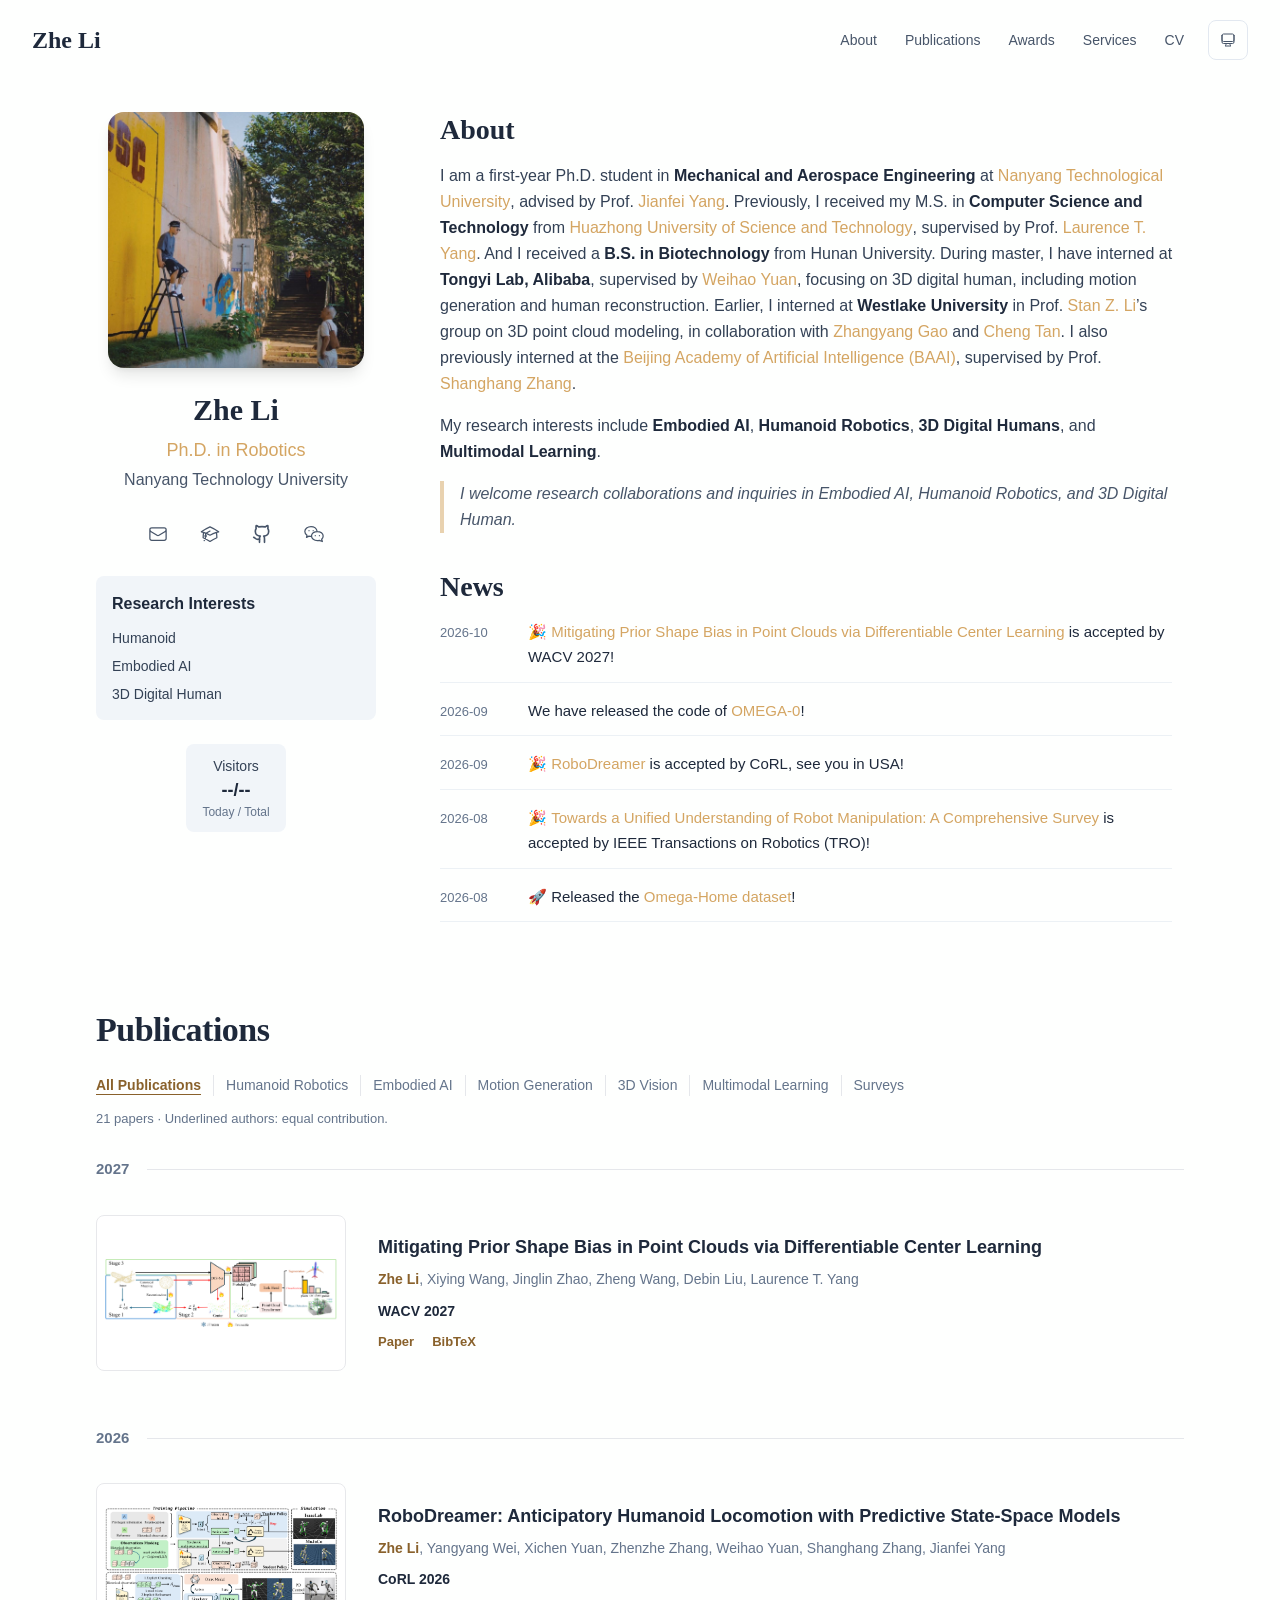
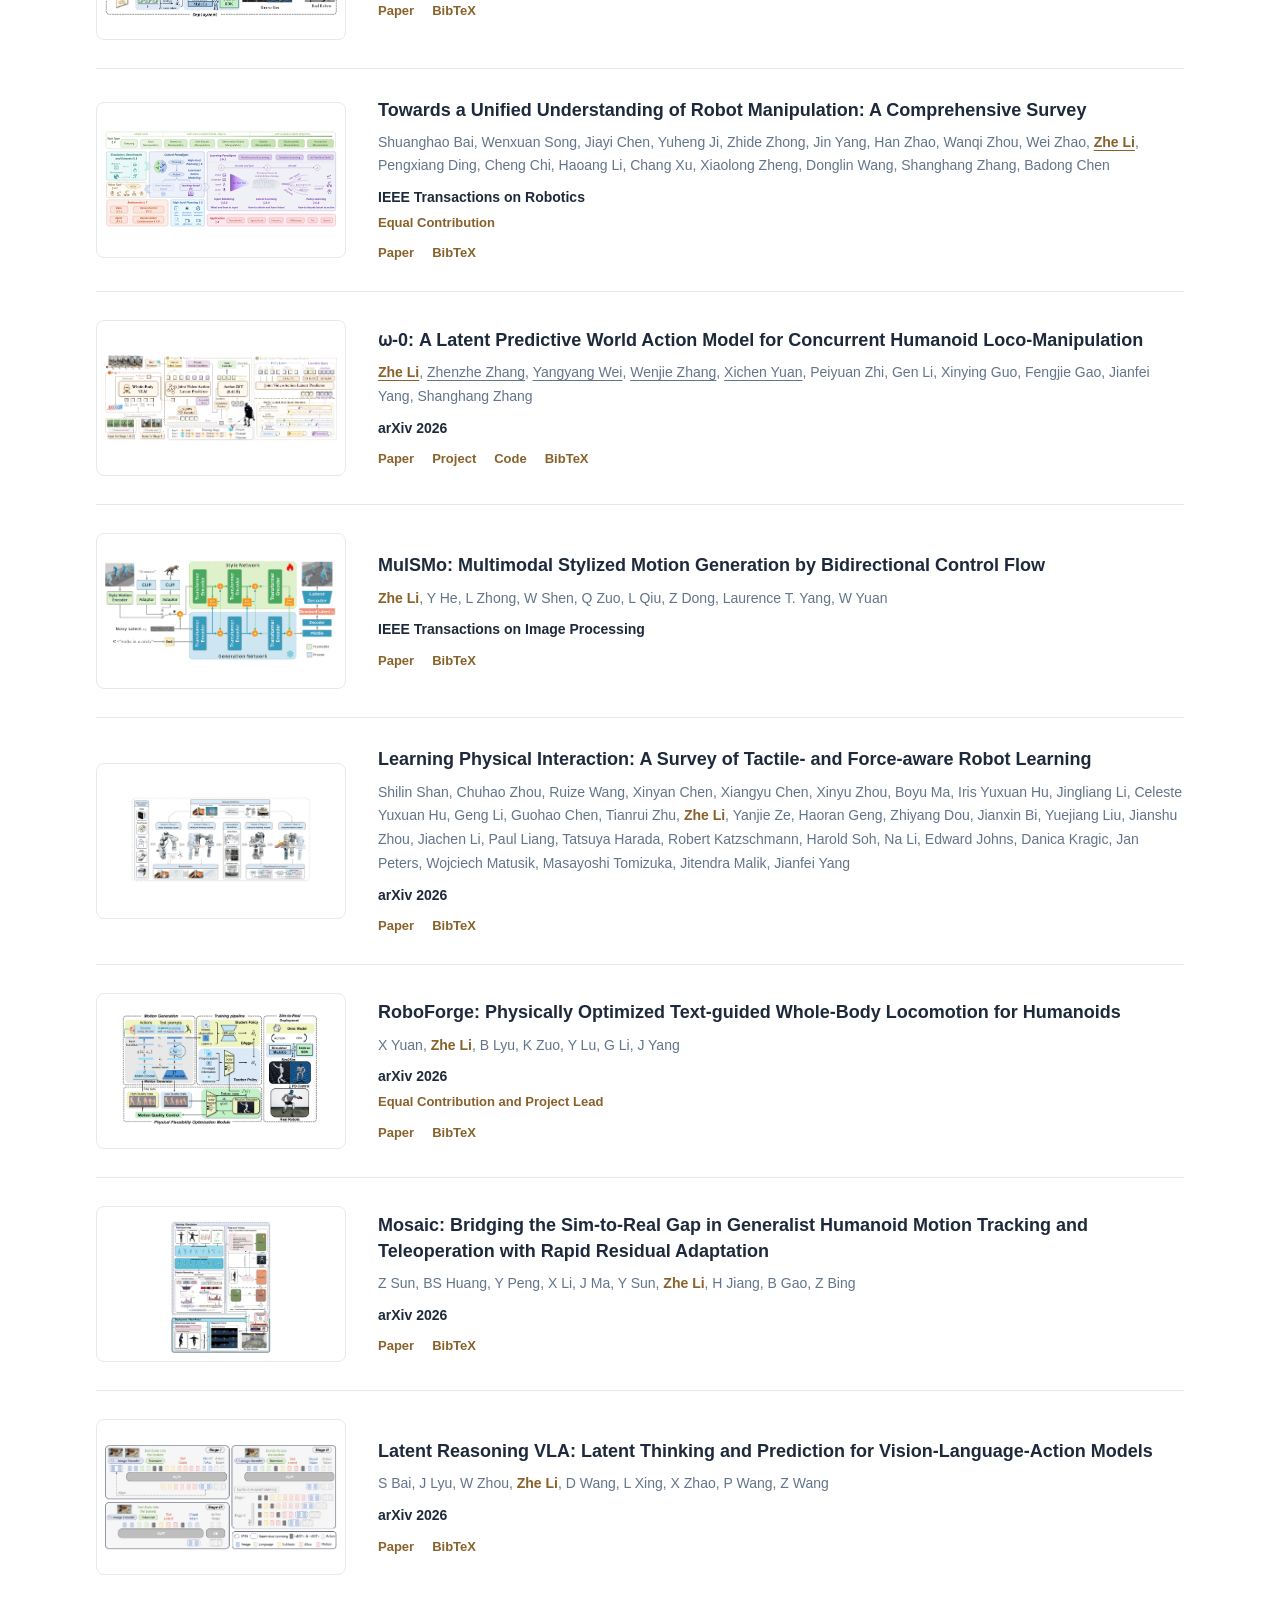
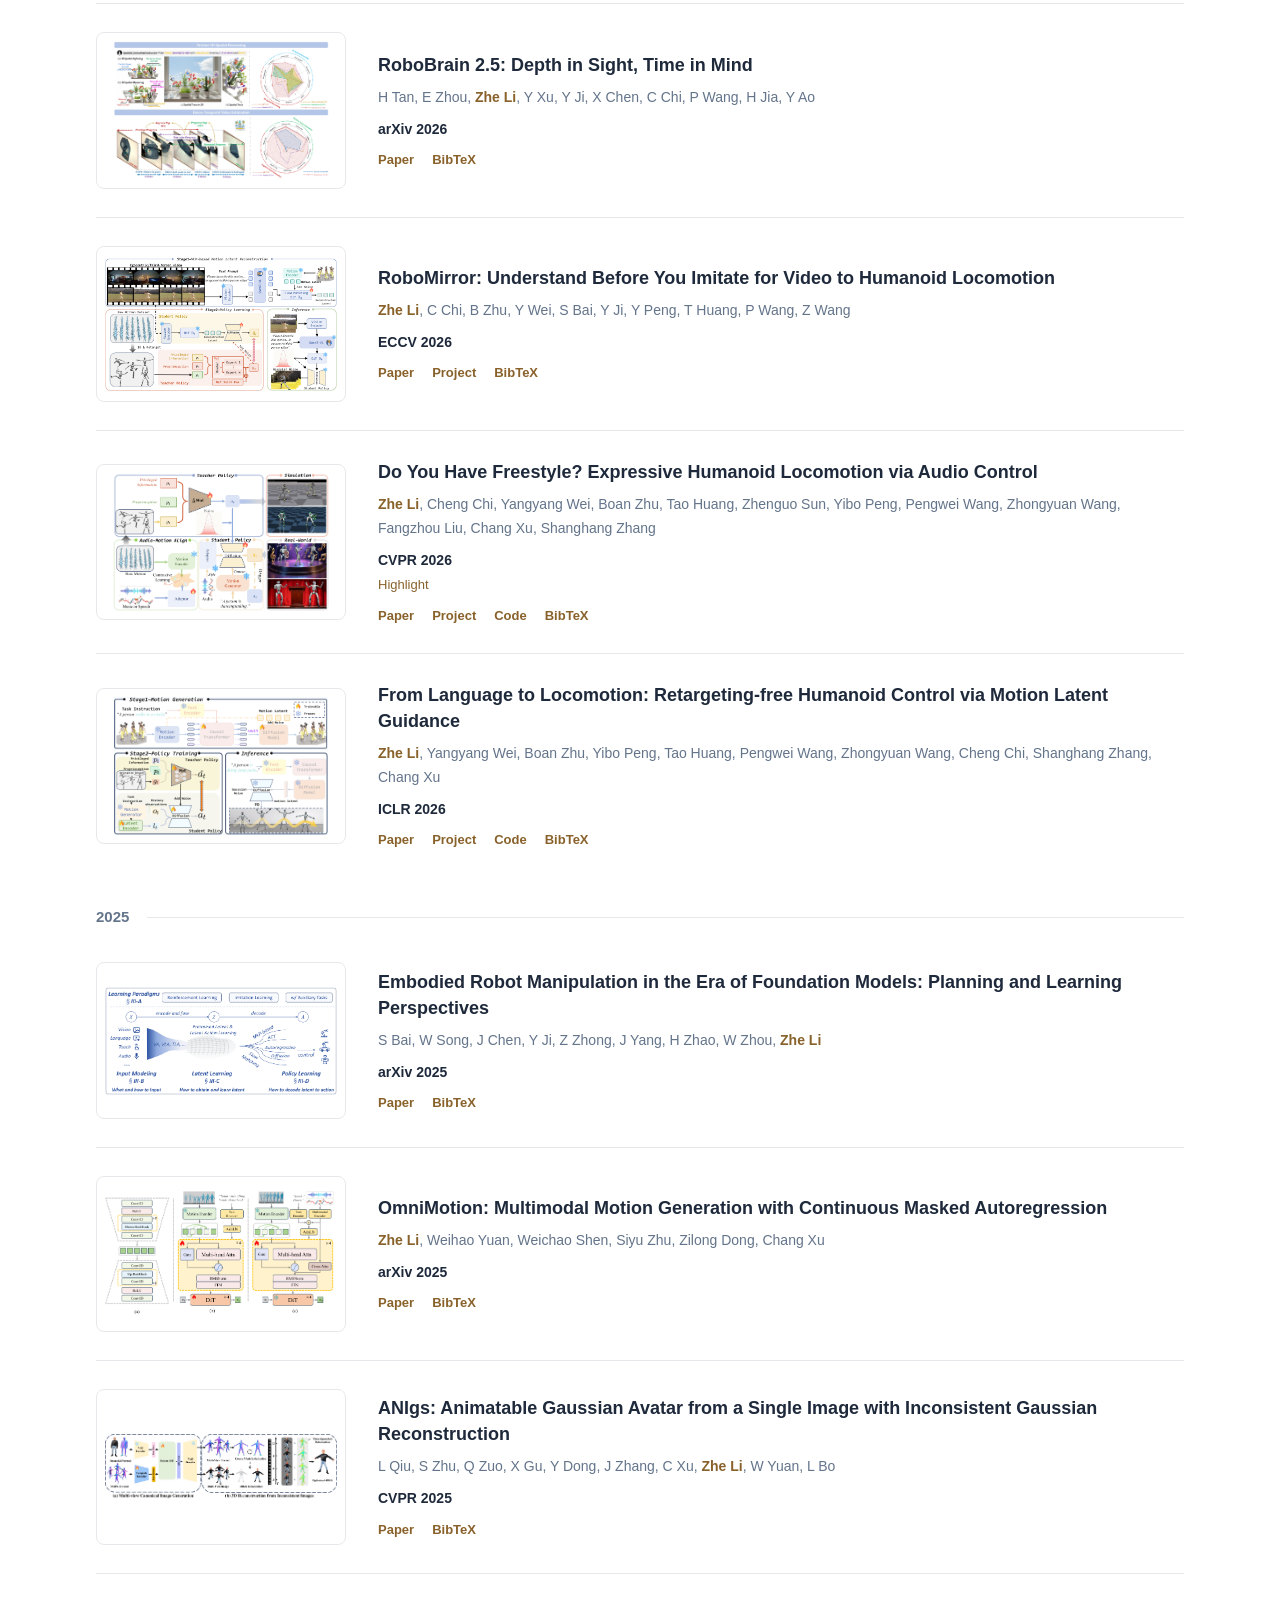
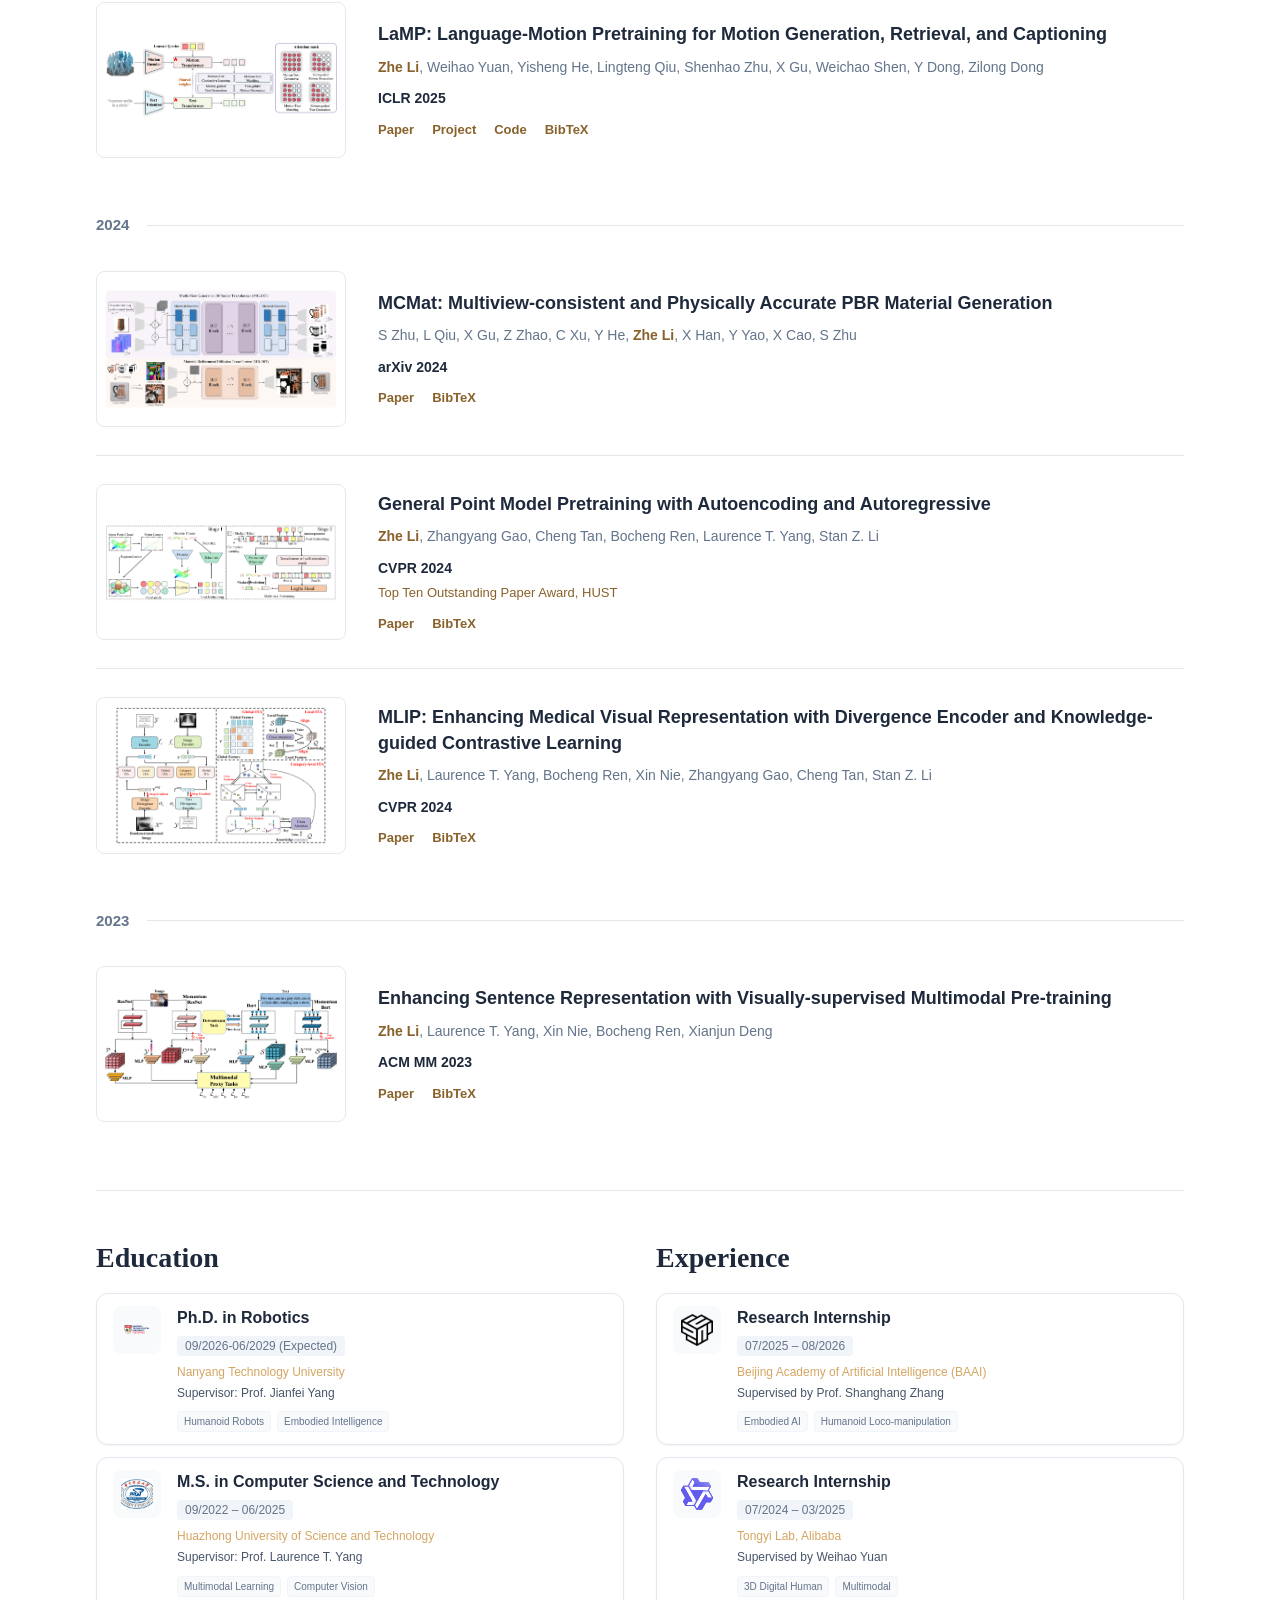
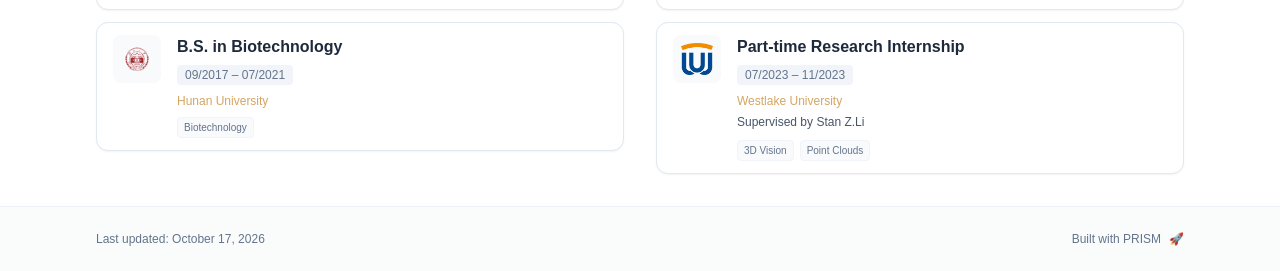
==== commit 72de22fa: "Describe BAAI internship as past experience" ====
--- a/index.html
+++ b/index.html
@@ -57,7 +57,7 @@
       root.lang = 'en';
       root.setAttribute('data-locale', 'en');
     }
-  </script><title>Zhe Li</title><meta name="description" content="Graduate researcher in computer science, focusing on humanoid robotics, locomotion, and multimodal motion generation."/><meta name="author" content="Zhe Li"/><meta name="keywords" content="Zhe Li,PhD,Research,Nanyang Technology University"/><meta name="creator" content="Zhe Li"/><meta name="publisher" content="Zhe Li"/><meta property="og:title" content="Zhe Li"/><meta property="og:description" content="Graduate researcher in computer science, focusing on humanoid robotics, locomotion, and multimodal motion generation."/><meta property="og:site_name" content="Zhe Li&#x27;s Academic Website"/><meta property="og:locale" content="en_US"/><meta property="og:type" content="website"/><meta name="twitter:card" content="summary"/><meta name="twitter:title" content="Zhe Li"/><meta name="twitter:description" content="Graduate researcher in computer science, focusing on humanoid robotics, locomotion, and multimodal motion generation."/><link rel="icon" href="/favicon.svg"/><link rel="apple-touch-icon" href="/apple-touch-icon.png" sizes="180x180" type="image/png"/><script>document.querySelectorAll('body link[rel="icon"], body link[rel="apple-touch-icon"]').forEach(el => document.head.appendChild(el))</script><script src="/_next/static/chunks/polyfills-42372ed130431b0a.js" noModule=""></script></head><body class="font-sans antialiased"><div style="visibility:hidden"><nav class="fixed top-0 left-0 right-0 z-50" data-headlessui-state=""><div class="transition-all duration-300 ease-out bg-transparent" style="transform:translateY(-100px)"><div class="max-w-7xl mx-auto px-4 sm:px-6 lg:px-8"><div class="flex justify-between items-center h-16 lg:h-20"><div class="flex-shrink-0" tabindex="0"><a class="text-xl lg:text-2xl font-serif font-semibold text-primary hover:text-accent transition-colors duration-200" href="/">Zhe Li</a></div><div class="hidden lg:block"><div class="ml-10 flex items-center space-x-3"><div class="relative flex items-baseline space-x-1"><a data-nav-href="/" class="relative px-3 py-2 text-sm font-medium rounded-lg transition-colors duration-150 text-primary" href="/">About</a><a data-nav-href="/#publications" class="relative px-3 py-2 text-sm font-medium rounded-lg transition-colors duration-150 text-neutral-600" href="/#publications">Publications</a><a data-nav-href="/awards" class="relative px-3 py-2 text-sm font-medium rounded-lg transition-colors duration-150 text-neutral-600" href="/awards/">Awards</a><a data-nav-href="/services" class="relative px-3 py-2 text-sm font-medium rounded-lg transition-colors duration-150 text-neutral-600" href="/services/">Services</a><a data-nav-href="/Zhe_Li_CV.pdf" class="relative px-3 py-2 text-sm font-medium rounded-lg transition-colors duration-150 text-neutral-600" href="/Zhe_Li_CV.pdf" target="_blank" rel="noopener noreferrer">CV</a></div><div class="flex items-center justify-center w-10 h-10 rounded-lg border border-neutral-200 dark:border-[rgba(148,163,184,0.24)] bg-background dark:bg-neutral-800"><div class="w-4 h-4 rounded-full bg-neutral-300 animate-pulse"></div></div></div></div><div class="lg:hidden flex items-center space-x-2"><div class="flex items-center justify-center w-10 h-10 rounded-lg border border-neutral-200 dark:border-[rgba(148,163,184,0.24)] bg-background dark:bg-neutral-800"><div class="w-4 h-4 rounded-full bg-neutral-300 animate-pulse"></div></div><button class="inline-flex items-center justify-center p-2 rounded-md text-neutral-600 hover:text-primary hover:bg-neutral-100 dark:hover:bg-neutral-800 focus:outline-none focus:ring-2 focus:ring-inset focus:ring-accent transition-colors duration-200" id="headlessui-disclosure-button-«R7pdb»" type="button" aria-expanded="false" data-headlessui-state=""><span class="sr-only">Open main menu</span><div><svg xmlns="http://www.w3.org/2000/svg" fill="none" viewBox="0 0 24 24" stroke-width="1.5" stroke="currentColor" aria-hidden="true" data-slot="icon" class="block h-6 w-6"><path stroke-linecap="round" stroke-linejoin="round" d="M3.75 6.75h16.5M3.75 12h16.5m-16.5 5.25h16.5"></path></svg></div></button></div></div></div></div></nav><main class="min-h-screen pt-16 lg:pt-20"><div class="max-w-6xl mx-auto px-4 sm:px-6 lg:px-8 py-8 bg-background min-h-screen homepage"><div class="homepage-intro"><aside class="homepage-profile"><div class="sticky top-8" style="opacity:0;transform:translateY(20px)"><div class="w-64 h-64 mx-auto mb-6 rounded-2xl overflow-hidden shadow-lg hover:shadow-xl transition-all duration-200 hover:scale-105"><img alt="Zhe Li" class="w-full h-full object-cover object-[32%_center]" data-nimg="1" decoding="async" height="256" src="/logos/main.jpg" style="color:transparent" width="256"/></div><div class="text-center mb-6"><h1 class="text-3xl font-serif font-bold text-primary mb-2">Zhe Li</h1><p class="text-lg text-accent font-medium mb-1">Ph.D. in Robotics</p><p class="text-neutral-600 mb-2">Nanyang Technology University</p></div><div class="flex flex-wrap justify-center gap-3 sm:gap-4 mb-6 relative px-2"><div class="relative"><button aria-label="Email" class="p-2 sm:p-2 transition-colors duration-200 text-neutral-600 dark:text-neutral-400 hover:text-accent"><svg aria-hidden="true" class="h-5 w-5" data-slot="icon" fill="none" stroke="currentColor" stroke-width="1.5" viewbox="0 0 24 24" xmlns="http://www.w3.org/2000/svg"><path d="M21.75 6.75v10.5a2.25 2.25 0 0 1-2.25 2.25h-15a2.25 2.25 0 0 1-2.25-2.25V6.75m19.5 0A2.25 2.25 0 0 0 19.5 4.5h-15a2.25 2.25 0 0 0-2.25 2.25m19.5 0v.243a2.25 2.25 0 0 1-1.07 1.916l-7.5 4.615a2.25 2.25 0 0 1-2.36 0L3.32 8.91a2.25 2.25 0 0 1-1.07-1.916V6.75" stroke-linecap="round" stroke-linejoin="round"></path></svg></button></div><a aria-label="Google Scholar" class="p-2 sm:p-2 text-neutral-600 dark:text-neutral-400 hover:text-accent transition-colors duration-200" href="https://scholar.google.com/citations?hl=en&amp;user=U8f81zQAAAAJ" rel="noopener noreferrer" target="_blank"><svg aria-hidden="true" class="h-5 w-5" data-slot="icon" fill="none" stroke="currentColor" stroke-width="1.5" viewbox="0 0 24 24" xmlns="http://www.w3.org/2000/svg"><path d="M4.26 10.147a60.438 60.438 0 0 0-.491 6.347A48.62 48.62 0 0 1 12 20.904a48.62 48.62 0 0 1 8.232-4.41 60.46 60.46 0 0 0-.491-6.347m-15.482 0a50.636 50.636 0 0 0-2.658-.813A59.906 59.906 0 0 1 12 3.493a59.903 59.903 0 0 1 10.399 5.84c-.896.248-1.783.52-2.658.814m-15.482 0A50.717 50.717 0 0 1 12 13.489a50.702 50.702 0 0 1 7.74-3.342M6.75 15a.75.75 0 1 0 0-1.5.75.75 0 0 0 0 1.5Zm0 0v-3.675A55.378 55.378 0 0 1 12 8.443m-7.007 11.55A5.981 5.981 0 0 0 6.75 15.75v-1.5" stroke-linecap="round" stroke-linejoin="round"></path></svg></a><a aria-label="GitHub" class="p-2 sm:p-2 text-neutral-600 dark:text-neutral-400 hover:text-accent transition-colors duration-200" href="https://github.com/gentlefress" rel="noopener noreferrer" target="_blank"><svg aria-hidden="true" class="lucide lucide-github h-5 w-5" fill="none" height="24" stroke="currentColor" stroke-linecap="round" stroke-linejoin="round" stroke-width="2" viewbox="0 0 24 24" width="24" xmlns="http://www.w3.org/2000/svg"><path d="M15 22v-4a4.8 4.8 0 0 0-1-3.5c3 0 6-2 6-5.5.08-1.25-.27-2.48-1-3.5.28-1.15.28-2.35 0-3.5 0 0-1 0-3 1.5-2.64-.5-5.36-.5-8 0C6 2 5 2 5 2c-.3 1.15-.3 2.35 0 3.5A5.403 5.403 0 0 0 4 9c0 3.5 3 5.5 6 5.5-.39.49-.68 1.05-.85 1.65-.17.6-.22 1.23-.15 1.85v4"></path><path d="M9 18c-4.51 2-5-2-7-2"></path></svg></a><button aria-controls="wechat-qr-dialog" aria-haspopup="dialog" aria-label="WeChat" class="p-2 sm:p-2 text-neutral-600 dark:text-neutral-400 hover:text-accent transition-colors duration-200" title="WeChat" type="button"><svg aria-hidden="true" class="h-5 w-5" fill="none" stroke="currentColor" stroke-linecap="round" stroke-linejoin="round" stroke-width="1.5" viewbox="0 0 24 24" xmlns="http://www.w3.org/2000/svg"><path d="M15.6 8.4C15.2 5.3 12 3 8.4 3 4.3 3 1 5.7 1 9c0 1.8 1 3.4 2.6 4.5L3 16l3-1.5c.6.2 1.4.4 2.2.4M23 14.5c0-3-3.1-5.5-7-5.5s-7 2.5-7 5.5 3.1 5.5 7 5.5c.8 0 1.6-.1 2.3-.3L22 21l-.8-2.7c1.1-1 1.8-2.4 1.8-3.8Z"></path><circle cx="6" cy="8" fill="currentColor" r="0.75" stroke="none"></circle><circle cx="11" cy="8" fill="currentColor" r="0.75" stroke="none"></circle><circle cx="13.5" cy="14" fill="currentColor" r="0.75" stroke="none"></circle><circle cx="18.5" cy="14" fill="currentColor" r="0.75" stroke="none"></circle></svg></button></div><div class="bg-neutral-100 dark:bg-neutral-800 rounded-lg p-4 mb-6 hover:shadow-lg transition-all duration-200 hover:scale-[1.02]"><h3 class="font-semibold text-primary mb-3">Research Interests</h3><div class="space-y-2 text-sm text-neutral-700 dark:text-neutral-500"><div>Humanoid</div><div>Embodied AI</div><div>3D Digital Human</div></div></div><div class="flex justify-center"><div class="rounded-lg bg-neutral-100 dark:bg-neutral-800 px-4 py-3 text-center" id="visitor-counter" role="status" title="Unique visitors today / cumulative visitors. Repeat visits on the same day are deduplicated by the statistics service."><p class="text-sm font-medium text-neutral-700 dark:text-neutral-400">Visitors</p><p class="text-lg font-semibold text-primary tabular-nums"><span>--</span>/<span>--</span></p><p class="text-xs text-neutral-500">Today / Total</p></div></div></div></aside><div class="homepage-overview"><section id="about" class="scroll-mt-24"><section style="opacity:0;transform:translateY(20px)"><h2 class="text-2xl font-serif font-bold text-primary mb-4">About</h2><div class="text-neutral-700 dark:text-neutral-600 leading-relaxed"><p class="mb-4 last:mb-0">I am a first-year Ph.D. student in <strong class="font-semibold text-primary">Mechanical and Aerospace Engineering</strong> at <a class="text-accent font-medium transition-all duration-200 rounded hover:bg-accent/10 hover:shadow-sm" href="https://www.ntu.edu.sg" node="[object Object]" rel="noopener noreferrer" target="_blank">Nanyang Technological University</a>, advised by Prof. <a class="text-accent font-medium transition-all duration-200 rounded hover:bg-accent/10 hover:shadow-sm" href="https://marsyang.site" node="[object Object]" rel="noopener noreferrer" target="_blank">Jianfei Yang</a>. Previously, I received my M.S. in <strong class="font-semibold text-primary">Computer Science and Technology</strong> from <a class="text-accent font-medium transition-all duration-200 rounded hover:bg-accent/10 hover:shadow-sm" href="https://www.hust.edu.cn" node="[object Object]" rel="noopener noreferrer" target="_blank">Huazhong University of Science and Technology</a>, supervised by Prof. <a class="text-accent font-medium transition-all duration-200 rounded hover:bg-accent/10 hover:shadow-sm" href="https://scholar.google.com/citations?user=a39Yz5cAAAAJ&amp;hl=en" node="[object Object]" rel="noopener noreferrer" target="_blank">Laurence T. Yang</a>. And I received a <strong class="font-semibold text-primary">B.S. in Biotechnology</strong> from Hunan University. During master, I have interned at <strong class="font-semibold text-primary">Tongyi Lab, Alibaba</strong>, supervised by <a class="text-accent font-medium transition-all duration-200 rounded hover:bg-accent/10 hover:shadow-sm" href="https://www.weihao-yuan.com" node="[object Object]" rel="noopener noreferrer" target="_blank">Weihao Yuan</a>, focusing on 3D digital human, including motion generation and human reconstruction. Earlier, I interned at <strong class="font-semibold text-primary">Westlake University</strong> in Prof. <a class="text-accent font-medium transition-all duration-200 rounded hover:bg-accent/10 hover:shadow-sm" href="https://www.westlake.edu.cn/faculty/stan-zq-li.html" node="[object Object]" rel="noopener noreferrer" target="_blank">Stan Z. Li</a>’s group on 3D point cloud modeling, in collaboration with <a class="text-accent font-medium transition-all duration-200 rounded hover:bg-accent/10 hover:shadow-sm" href="https://gaozhangyang.github.io" node="[object Object]" rel="noopener noreferrer" target="_blank">Zhangyang Gao</a> and <a class="text-accent font-medium transition-all duration-200 rounded hover:bg-accent/10 hover:shadow-sm" href="https://chengtan9907.github.io" node="[object Object]" rel="noopener noreferrer" target="_blank">Cheng Tan</a>. Now I am a research intern at the <a class="text-accent font-medium transition-all duration-200 rounded hover:bg-accent/10 hover:shadow-sm" href="https://www.baai.ac.cn" node="[object Object]" rel="noopener noreferrer" target="_blank">Beijing Academy of Artificial Intelligence (BAAI)</a>, supervised by Prof. <a class="text-accent font-medium transition-all duration-200 rounded hover:bg-accent/10 hover:shadow-sm" href="https://www.ai.pku.edu.cn/en/info/1459/2068.htm" node="[object Object]" rel="noopener noreferrer" target="_blank">Shanghang Zhang</a>.</p>
+  </script><title>Zhe Li</title><meta name="description" content="Graduate researcher in computer science, focusing on humanoid robotics, locomotion, and multimodal motion generation."/><meta name="author" content="Zhe Li"/><meta name="keywords" content="Zhe Li,PhD,Research,Nanyang Technology University"/><meta name="creator" content="Zhe Li"/><meta name="publisher" content="Zhe Li"/><meta property="og:title" content="Zhe Li"/><meta property="og:description" content="Graduate researcher in computer science, focusing on humanoid robotics, locomotion, and multimodal motion generation."/><meta property="og:site_name" content="Zhe Li&#x27;s Academic Website"/><meta property="og:locale" content="en_US"/><meta property="og:type" content="website"/><meta name="twitter:card" content="summary"/><meta name="twitter:title" content="Zhe Li"/><meta name="twitter:description" content="Graduate researcher in computer science, focusing on humanoid robotics, locomotion, and multimodal motion generation."/><link rel="icon" href="/favicon.svg"/><link rel="apple-touch-icon" href="/apple-touch-icon.png" sizes="180x180" type="image/png"/><script>document.querySelectorAll('body link[rel="icon"], body link[rel="apple-touch-icon"]').forEach(el => document.head.appendChild(el))</script><script src="/_next/static/chunks/polyfills-42372ed130431b0a.js" noModule=""></script></head><body class="font-sans antialiased"><div style="visibility:hidden"><nav class="fixed top-0 left-0 right-0 z-50" data-headlessui-state=""><div class="transition-all duration-300 ease-out bg-transparent" style="transform:translateY(-100px)"><div class="max-w-7xl mx-auto px-4 sm:px-6 lg:px-8"><div class="flex justify-between items-center h-16 lg:h-20"><div class="flex-shrink-0" tabindex="0"><a class="text-xl lg:text-2xl font-serif font-semibold text-primary hover:text-accent transition-colors duration-200" href="/">Zhe Li</a></div><div class="hidden lg:block"><div class="ml-10 flex items-center space-x-3"><div class="relative flex items-baseline space-x-1"><a data-nav-href="/" class="relative px-3 py-2 text-sm font-medium rounded-lg transition-colors duration-150 text-primary" href="/">About</a><a data-nav-href="/#publications" class="relative px-3 py-2 text-sm font-medium rounded-lg transition-colors duration-150 text-neutral-600" href="/#publications">Publications</a><a data-nav-href="/awards" class="relative px-3 py-2 text-sm font-medium rounded-lg transition-colors duration-150 text-neutral-600" href="/awards/">Awards</a><a data-nav-href="/services" class="relative px-3 py-2 text-sm font-medium rounded-lg transition-colors duration-150 text-neutral-600" href="/services/">Services</a><a data-nav-href="/Zhe_Li_CV.pdf" class="relative px-3 py-2 text-sm font-medium rounded-lg transition-colors duration-150 text-neutral-600" href="/Zhe_Li_CV.pdf" target="_blank" rel="noopener noreferrer">CV</a></div><div class="flex items-center justify-center w-10 h-10 rounded-lg border border-neutral-200 dark:border-[rgba(148,163,184,0.24)] bg-background dark:bg-neutral-800"><div class="w-4 h-4 rounded-full bg-neutral-300 animate-pulse"></div></div></div></div><div class="lg:hidden flex items-center space-x-2"><div class="flex items-center justify-center w-10 h-10 rounded-lg border border-neutral-200 dark:border-[rgba(148,163,184,0.24)] bg-background dark:bg-neutral-800"><div class="w-4 h-4 rounded-full bg-neutral-300 animate-pulse"></div></div><button class="inline-flex items-center justify-center p-2 rounded-md text-neutral-600 hover:text-primary hover:bg-neutral-100 dark:hover:bg-neutral-800 focus:outline-none focus:ring-2 focus:ring-inset focus:ring-accent transition-colors duration-200" id="headlessui-disclosure-button-«R7pdb»" type="button" aria-expanded="false" data-headlessui-state=""><span class="sr-only">Open main menu</span><div><svg xmlns="http://www.w3.org/2000/svg" fill="none" viewBox="0 0 24 24" stroke-width="1.5" stroke="currentColor" aria-hidden="true" data-slot="icon" class="block h-6 w-6"><path stroke-linecap="round" stroke-linejoin="round" d="M3.75 6.75h16.5M3.75 12h16.5m-16.5 5.25h16.5"></path></svg></div></button></div></div></div></div></nav><main class="min-h-screen pt-16 lg:pt-20"><div class="max-w-6xl mx-auto px-4 sm:px-6 lg:px-8 py-8 bg-background min-h-screen homepage"><div class="homepage-intro"><aside class="homepage-profile"><div class="sticky top-8" style="opacity:0;transform:translateY(20px)"><div class="w-64 h-64 mx-auto mb-6 rounded-2xl overflow-hidden shadow-lg hover:shadow-xl transition-all duration-200 hover:scale-105"><img alt="Zhe Li" class="w-full h-full object-cover object-[32%_center]" data-nimg="1" decoding="async" height="256" src="/logos/main.jpg" style="color:transparent" width="256"/></div><div class="text-center mb-6"><h1 class="text-3xl font-serif font-bold text-primary mb-2">Zhe Li</h1><p class="text-lg text-accent font-medium mb-1">Ph.D. in Robotics</p><p class="text-neutral-600 mb-2">Nanyang Technology University</p></div><div class="flex flex-wrap justify-center gap-3 sm:gap-4 mb-6 relative px-2"><div class="relative"><button aria-label="Email" class="p-2 sm:p-2 transition-colors duration-200 text-neutral-600 dark:text-neutral-400 hover:text-accent"><svg aria-hidden="true" class="h-5 w-5" data-slot="icon" fill="none" stroke="currentColor" stroke-width="1.5" viewbox="0 0 24 24" xmlns="http://www.w3.org/2000/svg"><path d="M21.75 6.75v10.5a2.25 2.25 0 0 1-2.25 2.25h-15a2.25 2.25 0 0 1-2.25-2.25V6.75m19.5 0A2.25 2.25 0 0 0 19.5 4.5h-15a2.25 2.25 0 0 0-2.25 2.25m19.5 0v.243a2.25 2.25 0 0 1-1.07 1.916l-7.5 4.615a2.25 2.25 0 0 1-2.36 0L3.32 8.91a2.25 2.25 0 0 1-1.07-1.916V6.75" stroke-linecap="round" stroke-linejoin="round"></path></svg></button></div><a aria-label="Google Scholar" class="p-2 sm:p-2 text-neutral-600 dark:text-neutral-400 hover:text-accent transition-colors duration-200" href="https://scholar.google.com/citations?hl=en&amp;user=U8f81zQAAAAJ" rel="noopener noreferrer" target="_blank"><svg aria-hidden="true" class="h-5 w-5" data-slot="icon" fill="none" stroke="currentColor" stroke-width="1.5" viewbox="0 0 24 24" xmlns="http://www.w3.org/2000/svg"><path d="M4.26 10.147a60.438 60.438 0 0 0-.491 6.347A48.62 48.62 0 0 1 12 20.904a48.62 48.62 0 0 1 8.232-4.41 60.46 60.46 0 0 0-.491-6.347m-15.482 0a50.636 50.636 0 0 0-2.658-.813A59.906 59.906 0 0 1 12 3.493a59.903 59.903 0 0 1 10.399 5.84c-.896.248-1.783.52-2.658.814m-15.482 0A50.717 50.717 0 0 1 12 13.489a50.702 50.702 0 0 1 7.74-3.342M6.75 15a.75.75 0 1 0 0-1.5.75.75 0 0 0 0 1.5Zm0 0v-3.675A55.378 55.378 0 0 1 12 8.443m-7.007 11.55A5.981 5.981 0 0 0 6.75 15.75v-1.5" stroke-linecap="round" stroke-linejoin="round"></path></svg></a><a aria-label="GitHub" class="p-2 sm:p-2 text-neutral-600 dark:text-neutral-400 hover:text-accent transition-colors duration-200" href="https://github.com/gentlefress" rel="noopener noreferrer" target="_blank"><svg aria-hidden="true" class="lucide lucide-github h-5 w-5" fill="none" height="24" stroke="currentColor" stroke-linecap="round" stroke-linejoin="round" stroke-width="2" viewbox="0 0 24 24" width="24" xmlns="http://www.w3.org/2000/svg"><path d="M15 22v-4a4.8 4.8 0 0 0-1-3.5c3 0 6-2 6-5.5.08-1.25-.27-2.48-1-3.5.28-1.15.28-2.35 0-3.5 0 0-1 0-3 1.5-2.64-.5-5.36-.5-8 0C6 2 5 2 5 2c-.3 1.15-.3 2.35 0 3.5A5.403 5.403 0 0 0 4 9c0 3.5 3 5.5 6 5.5-.39.49-.68 1.05-.85 1.65-.17.6-.22 1.23-.15 1.85v4"></path><path d="M9 18c-4.51 2-5-2-7-2"></path></svg></a><button aria-controls="wechat-qr-dialog" aria-haspopup="dialog" aria-label="WeChat" class="p-2 sm:p-2 text-neutral-600 dark:text-neutral-400 hover:text-accent transition-colors duration-200" title="WeChat" type="button"><svg aria-hidden="true" class="h-5 w-5" fill="none" stroke="currentColor" stroke-linecap="round" stroke-linejoin="round" stroke-width="1.5" viewbox="0 0 24 24" xmlns="http://www.w3.org/2000/svg"><path d="M15.6 8.4C15.2 5.3 12 3 8.4 3 4.3 3 1 5.7 1 9c0 1.8 1 3.4 2.6 4.5L3 16l3-1.5c.6.2 1.4.4 2.2.4M23 14.5c0-3-3.1-5.5-7-5.5s-7 2.5-7 5.5 3.1 5.5 7 5.5c.8 0 1.6-.1 2.3-.3L22 21l-.8-2.7c1.1-1 1.8-2.4 1.8-3.8Z"></path><circle cx="6" cy="8" fill="currentColor" r="0.75" stroke="none"></circle><circle cx="11" cy="8" fill="currentColor" r="0.75" stroke="none"></circle><circle cx="13.5" cy="14" fill="currentColor" r="0.75" stroke="none"></circle><circle cx="18.5" cy="14" fill="currentColor" r="0.75" stroke="none"></circle></svg></button></div><div class="bg-neutral-100 dark:bg-neutral-800 rounded-lg p-4 mb-6 hover:shadow-lg transition-all duration-200 hover:scale-[1.02]"><h3 class="font-semibold text-primary mb-3">Research Interests</h3><div class="space-y-2 text-sm text-neutral-700 dark:text-neutral-500"><div>Humanoid</div><div>Embodied AI</div><div>3D Digital Human</div></div></div><div class="flex justify-center"><div class="rounded-lg bg-neutral-100 dark:bg-neutral-800 px-4 py-3 text-center" id="visitor-counter" role="status" title="Unique visitors today / cumulative visitors. Repeat visits on the same day are deduplicated by the statistics service."><p class="text-sm font-medium text-neutral-700 dark:text-neutral-400">Visitors</p><p class="text-lg font-semibold text-primary tabular-nums"><span>--</span>/<span>--</span></p><p class="text-xs text-neutral-500">Today / Total</p></div></div></div></aside><div class="homepage-overview"><section id="about" class="scroll-mt-24"><section style="opacity:0;transform:translateY(20px)"><h2 class="text-2xl font-serif font-bold text-primary mb-4">About</h2><div class="text-neutral-700 dark:text-neutral-600 leading-relaxed"><p class="mb-4 last:mb-0">I am a first-year Ph.D. student in <strong class="font-semibold text-primary">Mechanical and Aerospace Engineering</strong> at <a class="text-accent font-medium transition-all duration-200 rounded hover:bg-accent/10 hover:shadow-sm" href="https://www.ntu.edu.sg" node="[object Object]" rel="noopener noreferrer" target="_blank">Nanyang Technological University</a>, advised by Prof. <a class="text-accent font-medium transition-all duration-200 rounded hover:bg-accent/10 hover:shadow-sm" href="https://marsyang.site" node="[object Object]" rel="noopener noreferrer" target="_blank">Jianfei Yang</a>. Previously, I received my M.S. in <strong class="font-semibold text-primary">Computer Science and Technology</strong> from <a class="text-accent font-medium transition-all duration-200 rounded hover:bg-accent/10 hover:shadow-sm" href="https://www.hust.edu.cn" node="[object Object]" rel="noopener noreferrer" target="_blank">Huazhong University of Science and Technology</a>, supervised by Prof. <a class="text-accent font-medium transition-all duration-200 rounded hover:bg-accent/10 hover:shadow-sm" href="https://scholar.google.com/citations?user=a39Yz5cAAAAJ&amp;hl=en" node="[object Object]" rel="noopener noreferrer" target="_blank">Laurence T. Yang</a>. And I received a <strong class="font-semibold text-primary">B.S. in Biotechnology</strong> from Hunan University. During master, I have interned at <strong class="font-semibold text-primary">Tongyi Lab, Alibaba</strong>, supervised by <a class="text-accent font-medium transition-all duration-200 rounded hover:bg-accent/10 hover:shadow-sm" href="https://www.weihao-yuan.com" node="[object Object]" rel="noopener noreferrer" target="_blank">Weihao Yuan</a>, focusing on 3D digital human, including motion generation and human reconstruction. Earlier, I interned at <strong class="font-semibold text-primary">Westlake University</strong> in Prof. <a class="text-accent font-medium transition-all duration-200 rounded hover:bg-accent/10 hover:shadow-sm" href="https://www.westlake.edu.cn/faculty/stan-zq-li.html" node="[object Object]" rel="noopener noreferrer" target="_blank">Stan Z. Li</a>’s group on 3D point cloud modeling, in collaboration with <a class="text-accent font-medium transition-all duration-200 rounded hover:bg-accent/10 hover:shadow-sm" href="https://gaozhangyang.github.io" node="[object Object]" rel="noopener noreferrer" target="_blank">Zhangyang Gao</a> and <a class="text-accent font-medium transition-all duration-200 rounded hover:bg-accent/10 hover:shadow-sm" href="https://chengtan9907.github.io" node="[object Object]" rel="noopener noreferrer" target="_blank">Cheng Tan</a>. I also previously interned at the <a class="text-accent font-medium transition-all duration-200 rounded hover:bg-accent/10 hover:shadow-sm" href="https://www.baai.ac.cn" node="[object Object]" rel="noopener noreferrer" target="_blank">Beijing Academy of Artificial Intelligence (BAAI)</a>, supervised by Prof. <a class="text-accent font-medium transition-all duration-200 rounded hover:bg-accent/10 hover:shadow-sm" href="https://www.ai.pku.edu.cn/en/info/1459/2068.htm" node="[object Object]" rel="noopener noreferrer" target="_blank">Shanghang Zhang</a>.</p>
 <p class="mb-4 last:mb-0">My research interests include <strong class="font-semibold text-primary">Embodied AI</strong>, <strong class="font-semibold text-primary">Humanoid Robotics</strong>, <strong class="font-semibold text-primary">3D Digital Humans</strong>, and <strong class="font-semibold text-primary">Multimodal Learning</strong>.</p>
 <blockquote class="border-l-4 border-accent/50 pl-4 italic my-4 text-neutral-600 dark:text-neutral-500">
 <p class="mb-4 last:mb-0">I welcome research collaborations and inquiries in Embodied AI, Humanoid Robotics, and 3D Digital Human.</p>
@@ -204,4 +204,4 @@
   booktitle = {ACM International Conference on Multimedia (ACM MM)},
   year = {2023},
   url = {https://doi.org/10.1145/3581783.3612254}
-}</pre></details></div></div></article></section></section><!-- homepage-publications:end --><div class="homepage-background"><section id="education"><div style="opacity:0;transform:translateY(20px)"><div class="mb-4"><h1 class="text-2xl font-serif font-bold text-primary mb-4">Education</h1></div><div class="grid gap-3"><div class="bg-white dark:bg-neutral-900 py-3 px-4 rounded-xl shadow-sm border border-neutral-200 dark:border-neutral-800 hover:shadow-lg transition-all duration-200 hover:scale-[1.01] flex gap-4" style="opacity:0;transform:translateY(20px)"><div class="flex-shrink-0 w-12 h-12 flex items-center justify-center bg-neutral-50 dark:bg-neutral-800/50 rounded-lg overflow-hidden"><img alt="" class="w-8 h-8 object-contain" src="/logos/NTU.svg"/></div><div class="flex-1 min-w-0"><div class="flex justify-between items-start gap-2"><h3 class="text-base font-semibold text-primary">Ph.D. in Robotics</h3><span class="text-xs text-neutral-500 font-medium bg-neutral-100 dark:bg-neutral-800 px-2 py-0.5 rounded flex-shrink-0">09/2026-06/2029 (Expected)</span></div><p class="text-xs text-accent font-medium mb-1">Nanyang Technology University</p><p class="text-xs text-neutral-600 dark:text-neutral-500 leading-relaxed">Supervisor: Prof. Jianfei Yang</p><div class="flex flex-wrap gap-1.5 mt-2"><span class="text-[10px] text-neutral-500 bg-neutral-50 dark:bg-neutral-800/50 px-1.5 py-0.5 rounded border border-neutral-100 dark:border-neutral-800">Humanoid Robots</span><span class="text-[10px] text-neutral-500 bg-neutral-50 dark:bg-neutral-800/50 px-1.5 py-0.5 rounded border border-neutral-100 dark:border-neutral-800">Embodied Intelligence</span></div></div></div><div class="bg-white dark:bg-neutral-900 py-3 px-4 rounded-xl shadow-sm border border-neutral-200 dark:border-neutral-800 hover:shadow-lg transition-all duration-200 hover:scale-[1.01] flex gap-4" style="opacity:0;transform:translateY(20px)"><div class="flex-shrink-0 w-12 h-12 flex items-center justify-center bg-neutral-50 dark:bg-neutral-800/50 rounded-lg overflow-hidden"><img alt="" class="w-8 h-8 object-contain" src="/logos/hust.webp"/></div><div class="flex-1 min-w-0"><div class="flex justify-between items-start gap-2"><h3 class="text-base font-semibold text-primary">M.S. in Computer Science and Technology</h3><span class="text-xs text-neutral-500 font-medium bg-neutral-100 dark:bg-neutral-800 px-2 py-0.5 rounded flex-shrink-0">09/2022 – 06/2025</span></div><p class="text-xs text-accent font-medium mb-1">Huazhong University of Science and Technology</p><p class="text-xs text-neutral-600 dark:text-neutral-500 leading-relaxed">Supervisor: Prof. Laurence T. Yang</p><div class="flex flex-wrap gap-1.5 mt-2"><span class="text-[10px] text-neutral-500 bg-neutral-50 dark:bg-neutral-800/50 px-1.5 py-0.5 rounded border border-neutral-100 dark:border-neutral-800">Multimodal Learning</span><span class="text-[10px] text-neutral-500 bg-neutral-50 dark:bg-neutral-800/50 px-1.5 py-0.5 rounded border border-neutral-100 dark:border-neutral-800">Computer Vision</span></div></div></div><div class="bg-white dark:bg-neutral-900 py-3 px-4 rounded-xl shadow-sm border border-neutral-200 dark:border-neutral-800 hover:shadow-lg transition-all duration-200 hover:scale-[1.01] flex gap-4" style="opacity:0;transform:translateY(20px)"><div class="flex-shrink-0 w-12 h-12 flex items-center justify-center bg-neutral-50 dark:bg-neutral-800/50 rounded-lg overflow-hidden"><img alt="" class="w-8 h-8 object-contain" src="/logos/hnu.png"/></div><div class="flex-1 min-w-0"><div class="flex justify-between items-start gap-2"><h3 class="text-base font-semibold text-primary">B.S. in Biotechnology</h3><span class="text-xs text-neutral-500 font-medium bg-neutral-100 dark:bg-neutral-800 px-2 py-0.5 rounded flex-shrink-0">09/2017 – 07/2021</span></div><p class="text-xs text-accent font-medium mb-1">Hunan University</p><div class="flex flex-wrap gap-1.5 mt-2"><span class="text-[10px] text-neutral-500 bg-neutral-50 dark:bg-neutral-800/50 px-1.5 py-0.5 rounded border border-neutral-100 dark:border-neutral-800">Biotechnology</span></div></div></div></div></div></section><section id="experience"><div style="opacity:0;transform:translateY(20px)"><div class="mb-4"><h1 class="text-2xl font-serif font-bold text-primary mb-4">Experience</h1></div><div class="grid gap-3"><div class="bg-white dark:bg-neutral-900 py-3 px-4 rounded-xl shadow-sm border border-neutral-200 dark:border-neutral-800 hover:shadow-lg transition-all duration-200 hover:scale-[1.01] flex gap-4" style="opacity:0;transform:translateY(20px)"><div class="flex-shrink-0 w-12 h-12 flex items-center justify-center bg-neutral-50 dark:bg-neutral-800/50 rounded-lg overflow-hidden"><img alt="" class="w-8 h-8 object-contain" src="/logos/baai-2.png"/></div><div class="flex-1 min-w-0"><div class="flex justify-between items-start gap-2"><h3 class="text-base font-semibold text-primary">Research Internship</h3><span class="text-xs text-neutral-500 font-medium bg-neutral-100 dark:bg-neutral-800 px-2 py-0.5 rounded flex-shrink-0">07/2025 – 08/2026</span></div><p class="text-xs text-accent font-medium mb-1">Beijing Academy of Artificial Intelligence (BAAI)</p><p class="text-xs text-neutral-600 dark:text-neutral-500 leading-relaxed">Supervised by Prof. Shanghang Zhang</p><div class="flex flex-wrap gap-1.5 mt-2"><span class="text-[10px] text-neutral-500 bg-neutral-50 dark:bg-neutral-800/50 px-1.5 py-0.5 rounded border border-neutral-100 dark:border-neutral-800">Embodied AI</span><span class="text-[10px] text-neutral-500 bg-neutral-50 dark:bg-neutral-800/50 px-1.5 py-0.5 rounded border border-neutral-100 dark:border-neutral-800">Humanoid Loco-manipulation</span></div></div></div><div class="bg-white dark:bg-neutral-900 py-3 px-4 rounded-xl shadow-sm border border-neutral-200 dark:border-neutral-800 hover:shadow-lg transition-all duration-200 hover:scale-[1.01] flex gap-4" style="opacity:0;transform:translateY(20px)"><div class="flex-shrink-0 w-12 h-12 flex items-center justify-center bg-neutral-50 dark:bg-neutral-800/50 rounded-lg overflow-hidden"><img alt="" class="w-8 h-8 object-contain" src="/logos/tongyi-logo.svg"/></div><div class="flex-1 min-w-0"><div class="flex justify-between items-start gap-2"><h3 class="text-base font-semibold text-primary">Research Internship</h3><span class="text-xs text-neutral-500 font-medium bg-neutral-100 dark:bg-neutral-800 px-2 py-0.5 rounded flex-shrink-0">07/2024 – 03/2025</span></div><p class="text-xs text-accent font-medium mb-1">Tongyi Lab, Alibaba</p><p class="text-xs text-neutral-600 dark:text-neutral-500 leading-relaxed">Supervised by Weihao Yuan</p><div class="flex flex-wrap gap-1.5 mt-2"><span class="text-[10px] text-neutral-500 bg-neutral-50 dark:bg-neutral-800/50 px-1.5 py-0.5 rounded border border-neutral-100 dark:border-neutral-800">3D Digital Human</span><span class="text-[10px] text-neutral-500 bg-neutral-50 dark:bg-neutral-800/50 px-1.5 py-0.5 rounded border border-neutral-100 dark:border-neutral-800">Multimodal</span></div></div></div><div class="bg-white dark:bg-neutral-900 py-3 px-4 rounded-xl shadow-sm border border-neutral-200 dark:border-neutral-800 hover:shadow-lg transition-all duration-200 hover:scale-[1.01] flex gap-4" style="opacity:0;transform:translateY(20px)"><div class="flex-shrink-0 w-12 h-12 flex items-center justify-center bg-neutral-50 dark:bg-neutral-800/50 rounded-lg overflow-hidden"><img alt="" class="w-8 h-8 object-contain" src="/logos/westlake.png"/></div><div class="flex-1 min-w-0"><div class="flex justify-between items-start gap-2"><h3 class="text-base font-semibold text-primary">Part-time Research Internship</h3><span class="text-xs text-neutral-500 font-medium bg-neutral-100 dark:bg-neutral-800 px-2 py-0.5 rounded flex-shrink-0">07/2023 – 11/2023</span></div><p class="text-xs text-accent font-medium mb-1">Westlake University</p><p class="text-xs text-neutral-600 dark:text-neutral-500 leading-relaxed">Supervised by Stan Z.Li</p><div class="flex flex-wrap gap-1.5 mt-2"><span class="text-[10px] text-neutral-500 bg-neutral-50 dark:bg-neutral-800/50 px-1.5 py-0.5 rounded border border-neutral-100 dark:border-neutral-800">3D Vision</span><span class="text-[10px] text-neutral-500 bg-neutral-50 dark:bg-neutral-800/50 px-1.5 py-0.5 rounded border border-neutral-100 dark:border-neutral-800">Point Clouds</span></div></div></div></div></div></section></div></div><!--$--><!--/$--><!--$--><!--/$--></main><footer class="border-t border-neutral-200/50 bg-neutral-50/50 dark:bg-neutral-900/50 dark:border-neutral-700/50"><div class="max-w-6xl mx-auto px-4 sm:px-6 lg:px-8 py-6"><div class="flex flex-col sm:flex-row justify-between items-center gap-2"><p class="text-xs text-neutral-500">Last updated<!-- -->: <!-- -->October 17, 2026</p><p class="text-xs text-neutral-500 flex items-center"><a href="https://github.com/xyjoey/PRISM" target="_blank" rel="noopener noreferrer">Built with PRISM</a><span class="ml-2">🚀</span></p></div></div></footer></div><script src="/_next/static/chunks/webpack-679b75d1c4c2027c.js" async=""></script><script>(self.__next_f=self.__next_f||[]).push([0])</script><script>self.__next_f.push([1,"1:\"$Sreact.fragment\"\n3:I[3719,[\"461\",\"static/chunks/461-a9a5d7b05a71d978.js\",\"874\",\"static/chunks/874-6cc630662f3664af.js\",\"291\",\"static/chunks/291-e39730cc9327e39b.js\",\"177\",\"static/chunks/app/layout-bfe12c323d325dc7.js\"],\"ThemeProvider\"]\n4:I[310,[\"461\",\"static/chunks/461-a9a5d7b05a71d978.js\",\"874\",\"static/chunks/874-6cc630662f3664af.js\",\"291\",\"static/chunks/291-e39730cc9327e39b.js\",\"177\",\"static/chunks/app/layout-bfe12c323d325dc7.js\"],\"LocaleProvider\"]\n5:I[4574,[\"461\",\"static/chunks/461-a9a5d7b05a71d978.js\",\"874\",\"static/chunks/874-6cc630662f3664af.js\",\"291\",\"static/chunks/291-e39730cc9327e39b.js\",\"177\",\"static/chunks/app/layout-bfe12c323d325dc7.js\"],\"default\"]\n6:I[7555,[],\"\"]\n7:I[1295,[],\"\"]\n8:I[2548,[\"461\",\"static/chunks/461-a9a5d7b05a71d978.js\",\"874\",\"static/chunks/874-6cc630662f3664af.js\",\"291\",\"static/chunks/291-e39730cc9327e39b.js\",\"177\",\"static/chunks/app/layout-bfe12c323d325dc7.js\"],\"default\"]\n9:I[6613,[\"461\",\"static/chunks/461-a9a5d7b05a71d978.js\",\"356\",\"static/chunks/356-392387ec7740871c.js\",\"874\",\"static/chunks/874-6cc630662f3664af.js\",\"582\",\"static/chunks/582-200b6347c5bfeb0f.js\",\"974\",\"static/chunks/app/page-4dd1308dad865fe2.js\"],\"default\"]\nb:I[9665,[],\"MetadataBoundary\"]\nd:I[9665,[],\"OutletBoundary\"]\n10:I[4911,[],\"AsyncMetadataOutlet\"]\n12:I[9665,[],\"ViewportBoundary\"]\n14:I[6614,[],\"\"]\n:HL[\"/_next/static/css/ba6c14496e7915f1.css\",\"style\"]\n2:T57d,\n    try {\n      const cfg = {\"enabled\":true,\"locales\":[\"en\"],\"defaultLocale\":\"en\",\"mode\":\"auto\",\"fixedLocale\":\"en\",\"persist\":true,\"switcher\":true,\"labels\":{\"en\":\"English\"}};\n      const storageKey = 'locale-storage';\n      const normalize = (value) =\u003e typeof value === 'string' ? value.trim().replace('_', '-').toLowerCase() : '';\n      const matchLocale = (candidate) =\u003e {\n        const normalized = normalize(candidate);\n        if (!normalized) return null;\n        if (cfg.locales.includes(normalized)) return normalized;\n        const language = normalized.split('-')[0];\n        if (cfg.locales.includes(language)) return language;\n        return null;\n      };\n\n      let resolved = null;\n\n      if (cfg.persist) {\n        resolved = matchLocale(localStorage.getItem(storageKey));\n      }\n\n      if (!resolved) {\n        if (cfg.mode === 'fixed') {\n          resolved = cfg.fixedLocale;\n        } else {\n          resolved = matchLocale(navigator.language);\n        }\n      }\n\n      if (!resolved) {\n        resolved = cfg.defaultLocale;\n      }\n\n      const root = document.documentElement;\n      root.lang = resolved;\n      root.setAttribute('data-locale', resolved);\n\n      if (cfg.persist) {\n        localStorage.setItem(storageKey, resolved);\n      }\n    } catch (e) {\n      const root = document.documentElement;\n      root.lang = 'en';\n      root.setAttribute('data-locale', 'en');\n    }\n  a:T58d,I am a first-year Ph.D. student in **Mechanical and Aerospace Engineering** at [Nanyang Technological University](https://www.ntu.edu.sg), advised by Prof. [Jianfei Yang](https://marsyang.site). Previously, I received my M.S. in **Computer Science and Technology** from [Huazhong University of Science and Technology](https://www.hust.edu.cn), supervised by Prof. [Laurence T. Yang](https://scholar.google.com/citations?user=a39Yz5cAAAAJ\u0026hl=en). And I received a **B.S. in Biotechnology** from Hunan University. During master, I have interned at **Tongyi Lab, Alibaba**, supervised by [Weihao Yuan](https://www.weihao-yuan.com), focusing on 3D digital human, including motion generation and human reconstruction. Earlier, I interned at **Westlake University** in Prof. [Stan Z. Li](https://www.westlake.edu.cn/faculty/stan-zq-li.html)’s group on 3D point cloud modeling, in collaboration with [Zhangyang Gao](https://gaozhangyang.github.io) and [Cheng Tan](https://chengtan9907.github.io). Now I am a research intern at the [Beijing Academy of Artificial Intelligence (BAAI)](https://www.baai.ac.cn), supervised by Prof. [Shanghang Zhang](https://www.ai.pku.edu.cn/en/info/1459/2068.htm).\n\nMy research interests include **Embodied AI**, **Humanoid Robotics**, **3D Digital Humans**, and **Multimodal Learning**.\n\u003e I welcome research collaborations and inquiries in Embodied AI, Humanoid Robotics, and 3D Digital Human.\n0:{\"P\":null,\"b\":\"9YKnNqkb7QIiKRjhQxenU\",\"p\":\"\",\"c\":[\"\",\"\"],\"i\":false,\"f\":[[[\"\",{\"children\":[\"__PAGE__\",{}]},\"$undefined\",\"$undefined\",true],[\"\",[\"$\",\"$1\",\"c\",{\"children\":[[[\"$\",\"link\",\"0\",{\"rel\":\"stylesheet\",\"href\":\"/_next/static/css/ba6c14496e7915f1.css\",\"precedence\":\"next\",\"crossOrigin\":\"$undefined\",\"nonce\":\"$undefined\"}]],[\"$\",\"html\",null,{\"lang\":\"en\",\"className\":\"scroll-smooth\",\"suppressHydrationWarning\":true,\"children\":[[\"$\",\"head\",null,{\"children\":[[\"$\",\"link\",null,{\"rel\":\"icon\",\"href\":\"/favicon.svg\",\"type\":\"image/svg+xml\"}],[\"$\",\"link\",null,{\"rel\":\"dns-prefetch\",\"href\":\"https://jialeliu.com\"}],[\"$\",\"link\",null,{\"rel\":\"preconnect\",\"href\":\"https://jialeliu.com\",\"crossOrigin\":\"\"}],[\"$\",\"link\",null,{\"rel\":\"preload\",\"as\":\"font\",\"type\":\"font/woff2\",\"href\":\"https://jialeliu.com/fonts/georgiab.woff2\",\"crossOrigin\":\"\"}],[\"$\",\"script\",null,{\"dangerouslySetInnerHTML\":{\"__html\":\"\\n              try {\\n                const theme = localStorage.getItem('theme-storage');\\n                const parsed = theme ? JSON.parse(theme) : null;\\n                const setting = parsed?.state?.theme || 'system';\\n                const prefersDark = typeof window !== 'undefined' \u0026\u0026 window.matchMedia \u0026\u0026 window.matchMedia('(prefers-color-scheme: dark)').matches;\\n                const effective = setting === 'dark' ? 'dark' : (setting === 'light' ? 'light' : (prefersDark ? 'dark' : 'light'));\\n                var root = document.documentElement;\\n                root.classList.add(effective);\\n                root.setAttribute('data-theme', effective);\\n              } catch (e) {\\n                var root = document.documentElement;\\n                root.classList.add('light');\\n                root.setAttribute('data-theme', 'light');\\n              }\\n            \"}}],[\"$\",\"script\",null,{\"dangerouslySetInnerHTML\":{\"__html\":\"$2\"}}]]}],[\"$\",\"body\",null,{\"className\":\"font-sans antialiased\",\"children\":[\"$\",\"$L3\",null,{\"children\":[\"$\",\"$L4\",null,{\"config\":{\"enabled\":true,\"locales\":[\"en\"],\"defaultLocale\":\"en\",\"mode\":\"auto\",\"fixedLocale\":\"en\",\"persist\":true,\"switcher\":true,\"labels\":{\"en\":\"English\"}},\"children\":[[\"$\",\"$L5\",null,{\"items\":[{\"title\":\"About\",\"type\":\"page\",\"target\":\"about\",\"href\":\"/\"},{\"title\":\"Publications\",\"type\":\"page\",\"target\":\"publications\",\"href\":\"/#publications\"},{\"title\":\"Awards\",\"type\":\"page\",\"target\":\"awards\",\"href\":\"/awards\"},{\"title\":\"Services\",\"type\":\"page\",\"target\":\"services\",\"href\":\"/services\"},{\"title\":\"CV\",\"type\":\"link\",\"target\":\"cv\",\"href\":\"/Zhe_Li_CV.pdf\"}],\"siteTitle\":\"Zhe Li\",\"enableOnePageMode\":false,\"i18n\":\"$0:f:0:1:1:props:children:1:props:children:1:props:children:props:children:props:config\",\"itemsByLocale\":{\"en\":[{\"title\":\"About\",\"type\":\"page\",\"target\":\"about\",\"href\":\"/\"},{\"title\":\"Publications\",\"type\":\"page\",\"target\":\"publications\",\"href\":\"/#publications\"},{\"title\":\"Awards\",\"type\":\"page\",\"target\":\"awards\",\"href\":\"/awards\"},{\"title\":\"Services\",\"type\":\"page\",\"target\":\"services\",\"href\":\"/services\"},{\"title\":\"CV\",\"type\":\"link\",\"target\":\"cv\",\"href\":\"/Zhe_Li_CV.pdf\"}]},\"siteTitleByLocale\":{\"en\":\"Zhe Li\"}}],[\"$\",\"main\",null,{\"className\":\"min-h-screen pt-16 lg:pt-20\",\"children\":[\"$\",\"$L6\",null,{\"parallelRouterKey\":\"children\",\"error\":\"$undefined\",\"errorStyles\":\"$undefined\",\"errorScripts\":\"$undefined\",\"template\":[\"$\",\"$L7\",null,{}],\"templateStyles\":\"$undefined\",\"templateScripts\":\"$undefined\",\"notFound\":[[[\"$\",\"title\",null,{\"children\":\"404: This page could not be found.\"}],[\"$\",\"div\",null,{\"style\":{\"fontFamily\":\"system-ui,\\\"Segoe UI\\\",Roboto,Helvetica,Arial,sans-serif,\\\"Apple Color Emoji\\\",\\\"Segoe UI Emoji\\\"\",\"height\":\"100vh\",\"textAlign\":\"center\",\"display\":\"flex\",\"flexDirection\":\"column\",\"alignItems\":\"center\",\"justifyContent\":\"center\"},\"children\":[\"$\",\"div\",null,{\"children\":[[\"$\",\"style\",null,{\"dangerouslySetInnerHTML\":{\"__html\":\"body{color:#000;background:#fff;margin:0}.next-error-h1{border-right:1px solid rgba(0,0,0,.3)}@media (prefers-color-scheme:dark){body{color:#fff;background:#000}.next-error-h1{border-right:1px solid rgba(255,255,255,.3)}}\"}}],[\"$\",\"h1\",null,{\"className\":\"next-error-h1\",\"style\":{\"display\":\"inline-block\",\"margin\":\"0 20px 0 0\",\"padding\":\"0 23px 0 0\",\"fontSize\":24,\"fontWeight\":500,\"verticalAlign\":\"top\",\"lineHeight\":\"49px\"},\"children\":404}],[\"$\",\"div\",null,{\"style\":{\"display\":\"inline-block\"},\"children\":[\"$\",\"h2\",null,{\"style\":{\"fontSize\":14,\"fontWeight\":400,\"lineHeight\":\"49px\",\"margin\":0},\"children\":\"This page could not be found.\"}]}]]}]}]],[]],\"forbidden\":\"$undefined\",\"unauthorized\":\"$undefined\"}]}],[\"$\",\"$L8\",null,{\"lastUpdated\":\"October 17, 2026\",\"lastUpdatedByLocale\":{\"en\":\"October 17, 2026\"},\"defaultLocale\":\"en\"}]]}]}]}]]}]]}],{\"children\":[\"__PAGE__\",[\"$\",\"$1\",\"c\",{\"children\":[[\"$\",\"$L9\",null,{\"dataByLocale\":{\"en\":{\"author\":{\"name\":\"Zhe Li\",\"title\":\"Ph.D. in Robotics\",\"institution\":\"Nanyang Technology University\",\"avatar\":\"/logos/main.jpg\"},\"social\":{\"email\":\"keycharon0122@gmail.com\",\"google_scholar\":\"https://scholar.google.com/citations?hl=en\u0026user=U8f81zQAAAAJ\",\"github\":\"https://github.com/gentlefress\",\"wechat_qr\":\"/assets/wechat-qr.jpg\"},\"features\":{\"enable_likes\":false,\"enable_one_page_mode\":false},\"enableOnePageMode\":false,\"researchInterests\":[\"Humanoid\",\"Embodied AI\",\"3D Digital Human\"],\"pagesToShow\":[{\"type\":\"about\",\"id\":\"about\",\"sections\":[{\"id\":\"about\",\"type\":\"markdown\",\"source\":\"bio.md\",\"title\":\"About\",\"content\":\"$a\"},{\"id\":\"education\",\"type\":\"card\",\"source\":\"education.toml\",\"title\":\"Education\",\"config\":{\"type\":\"card\",\"title\":\"Education\",\"description\":\"$undefined\",\"items\":[{\"title\":\"Ph.D. in Robotics\",\"subtitle\":\"Nanyang Technology University\",\"date\":\"09/2026-06/2029 (Expected)\",\"content\":\"Supervisor: Prof. Jianfei Yang\",\"image\":\"/logos/NTU.svg\",\"tags\":[\"Humanoid Robots\",\"Embodied Intelligence\"]},{\"title\":\"M.S. in Computer Science and Technology\",\"subtitle\":\"Huazhong University of Science and Technology\",\"date\":\"09/2022 – 06/2025\",\"content\":\"Supervisor: Prof. Laurence T. Yang\",\"image\":\"/logos/hust.webp\",\"tags\":[\"Multimodal Learning\",\"Computer Vision\"]},{\"title\":\"B.S. in Biotechnology\",\"subtitle\":\"Hunan University\",\"date\":\"09/2017 – 07/2021\",\"image\":\"/logos/hnu.png\",\"tags\":[\"Biotechnology\"]}]}},{\"id\":\"experience\",\"type\":\"card\",\"source\":\"experience.toml\",\"title\":\"Experience\",\"config\":{\"type\":\"card\",\"title\":\"Experience\",\"description\":\"$undefined\",\"items\":[{\"title\":\"Research Internship\",\"subtitle\":\"Beijing Academy of Artificial Intelligence (BAAI)\",\"date\":\"07/2025 – 08/2026\",\"content\":\"Supervised by Prof. Shanghang Zhang\",\"image\":\"/logos/baai-2.png\",\"tags\":[\"Embodied AI\",\"Humanoid Loco-manipulation\"]},{\"title\":\"Research Internship\",\"subtitle\":\"Tongyi Lab, Alibaba\",\"date\":\"07/2024 – 03/2025\",\"content\":\"Supervised by Weihao Yuan\",\"image\":\"/logos/tongyi-logo.svg\",\"tags\":[\"3D Digital Human\",\"Multimodal\"]},{\"title\":\"Part-time Research Internship\",\"subtitle\":\"Westlake University\",\"date\":\"07/2023 – 11/2023\",\"content\":\"Supervised by Stan Z.Li\",\"image\":\"/logos/westlake.png\",\"tags\":[\"3D Vision\",\"Point Clouds\"]}]}},{\"id\":\"news\",\"type\":\"list\",\"title\":\"News\",\"source\":\"news.toml\",\"items\":[{\"date\":\"2026-10\",\"content\":\"🎉 [Mitigating Prior Shape Bias in Point Clouds via Differentiable Center Learning](https://arxiv.org/abs/2402.02088) is accepted by WACV 2027!\"},{\"date\":\"2026-09\",\"content\":\"We have released the code of [OMEGA-0](https://github.com/gentlefress/OMEGA-0)!\"},{\"date\":\"2026-09\",\"content\":\"🎉 [RoboDreamer](https://arxiv.org/pdf/2609.07096) is accepted by CoRL, see you in USA!\"},{\"date\":\"2026-08\",\"content\":\"🎉 [Towards a Unified Understanding of Robot Manipulation: A Comprehensive Survey](https://scholar.google.com/citations?view_op=view_citation\u0026hl=zh-CN\u0026user=xhd94DIAAAAJ\u0026sortby=pubdate\u0026citation_for_view=xhd94DIAAAAJ:aqlVkmm33-oC) is accepted by IEEE Transactions on Robotics (TRO)!\"},{\"date\":\"2026-08\",\"content\":\"🚀 Released the [Omega-Home dataset](https://huggingface.co/datasets/keycharon/omega-HOME)!\"},{\"date\":\"2026-08\",\"content\":\"🎉 Our new work [ω-0](https://gentlefress.github.io/OMEGA-0_page/) is released now!\"},{\"date\":\"2026-08\",\"content\":\"🎉 Our new survey about *Tactile* and *Force-awareness* for robot is released on [arXiv](https://arxiv.org/abs/2608.07558) now!\"},{\"date\":\"2026-07\",\"content\":\"🎉 [MulSMo](https://arxiv.org/abs/2412.09901) is accepted by IEEE Transactions on Image Processing (TIP)!\"},{\"date\":\"2026-06\",\"content\":\"🎉 [RoboMirror](https://gentlefress.github.io/RoboMirror-proj/) is accepted by ECCV 2026!\"},{\"date\":\"2026-04\",\"content\":\"🌟 [RoboPerform](https://gentlefress.github.io/RoboPerform-proj/) is selected as CVPR 2026 Highlight Paper (2.98%)!\"},{\"date\":\"2026-02\",\"content\":\"🎉 [RoboPerform](https://gentlefress.github.io/RoboPerform-proj/) is accepted by CVPR 2026, see you in Denver, USA!\"},{\"date\":\"2026-01\",\"content\":\"🎉 [RoboGhost](https://gentlefress.github.io/roboghost-proj/) is accepted by ICLR 2026, see you in Rio, Brazil!\"},{\"date\":\"2025-07\",\"content\":\"💼 Research internship at BAAI, focusing on humanoid robotics with Prof. [Shanghang Zhang](https://www.ai.pku.edu.cn/en/info/1459/2068.htm).\"},{\"date\":\"2025-06\",\"content\":\"🏆 Awarded Outstanding Graduate at Huazhong University of Science and Technology.\"},{\"date\":\"2025-02\",\"content\":\"🎉 One paper is accepted by CVPR 2025, congratulations to [Lingteng Qiu](https://lingtengqiu.github.io)!\"},{\"date\":\"2025-01\",\"content\":\"🎉 [LaMP](https://aigc3d.github.io/LaMP/) is accepted by ICLR 2025, see you in Singapore!\"},{\"date\":\"2024-11\",\"content\":\"🏆 Awarded the National Scholarship.\"},{\"date\":\"2024-05\",\"content\":\"💼 Research internship at Tongyi Lab, focusing on 3D Digital Human with [Weihao Yuan](https://www.weihao-yuan.com).\"},{\"date\":\"2024-02\",\"content\":\"🎉 Two papers are accepted by CVPR 2024, see you in Seattle, USA!\"},{\"date\":\"2023-11\",\"content\":\"🏆 Awarded the National Scholarship.\"},{\"date\":\"2023-07\",\"content\":\"🎉 One paper is accepted by ACM MM 2023, see you in Ottawa, Canada!\"}]}]}],\"publicationsHtml\":\"\u003cdiv class=\\\"pub-heading\\\"\u003e\u003ch2 id=\\\"publications-heading\\\"\u003ePublications\u003c/h2\u003e\u003c/div\u003e\u003cnav class=\\\"pub-filters\\\" aria-label=\\\"Publication categories\\\"\u003e\u003ca href=\\\"#publications\\\" data-pub-filter=\\\"all\\\" aria-current=\\\"true\\\"\u003eAll Publications\u003c/a\u003e\u003ca href=\\\"#publications-humanoid-robotics\\\" data-pub-filter=\\\"humanoid-robotics\\\"\u003eHumanoid Robotics\u003c/a\u003e\u003ca href=\\\"#publications-embodied-ai\\\" data-pub-filter=\\\"embodied-ai\\\"\u003eEmbodied AI\u003c/a\u003e\u003ca href=\\\"#publications-motion-generation\\\" data-pub-filter=\\\"motion-generation\\\"\u003eMotion Generation\u003c/a\u003e\u003ca href=\\\"#publications-3d-vision\\\" data-pub-filter=\\\"3d-vision\\\"\u003e3D Vision\u003c/a\u003e\u003ca href=\\\"#publications-multimodal-learning\\\" data-pub-filter=\\\"multimodal-learning\\\"\u003eMultimodal Learning\u003c/a\u003e\u003ca href=\\\"#publications-surveys\\\" data-pub-filter=\\\"surveys\\\"\u003eSurveys\u003c/a\u003e\u003c/nav\u003e\u003cp class=\\\"pub-intro\\\"\u003e\u003cspan class=\\\"pub-count\\\" aria-live=\\\"polite\\\" aria-atomic=\\\"true\\\"\u003e21 papers\u003c/span\u003e · \u003cspan\u003eUnderlined authors: equal contribution.\u003c/span\u003e\u003c/p\u003e\u003csection class=\\\"pub-year\\\" id=\\\"publications-2027\\\" aria-labelledby=\\\"publications-year-2027\\\"\u003e\u003ch3 class=\\\"pub-year-heading\\\" id=\\\"publications-year-2027\\\"\u003e2027\u003c/h3\u003e\u003carticle class=\\\"pub-row\\\" id=\\\"pub-li2027dcsnet\\\" data-pub-categories=\\\"3d-vision\\\"\u003e\u003ca class=\\\"pub-figure\\\" href=\\\"/papers/frameworks/li2027dcsnet.png\\\" target=\\\"_blank\\\" rel=\\\"noopener noreferrer\\\" aria-label=\\\"View framework figure: Mitigating Prior Shape Bias in Point Clouds via Differentiable Center Learning\\\"\u003e\u003cimg src=\\\"/papers/frameworks/li2027dcsnet.png\\\" alt=\\\"Framework overview for Mitigating Prior Shape Bias in Point Clouds via Differentiable Center Learning\\\" loading=\\\"lazy\\\" decoding=\\\"async\\\" width=\\\"800\\\" height=\\\"500\\\"/\u003e\u003c/a\u003e\u003cdiv class=\\\"pub-info\\\"\u003e\u003ch4 class=\\\"pub-title\\\"\u003e\u003ca href=\\\"https://arxiv.org/abs/2402.02088\\\" target=\\\"_blank\\\" rel=\\\"noopener noreferrer\\\"\u003eMitigating Prior Shape Bias in Point Clouds via Differentiable Center Learning\u003c/a\u003e\u003c/h4\u003e\u003cp class=\\\"pub-authors\\\"\u003e\u003cstrong class=\\\"pub-self\\\"\u003eZhe Li\u003c/strong\u003e, Xiying Wang, Jinglin Zhao, Zheng Wang, Debin Liu, Laurence T. Yang\u003c/p\u003e\u003cp class=\\\"pub-venue\\\" title=\\\"IEEE/CVF Winter Conference on Applications of Computer Vision (WACV)\\\"\u003eWACV 2027\u003c/p\u003e\u003cdiv class=\\\"pub-links\\\"\u003e\u003ca href=\\\"https://arxiv.org/abs/2402.02088\\\" target=\\\"_blank\\\" rel=\\\"noopener noreferrer\\\"\u003ePaper\u003c/a\u003e\u003cdetails class=\\\"pub-citation\\\"\u003e\u003csummary\u003eBibTeX\u003c/summary\u003e\u003cpre\u003e@inproceedings{li2027dcsnet,\\n  title = {Mitigating Prior Shape Bias in Point Clouds via Differentiable Center Learning},\\n  author = {Zhe Li and Xiying Wang and Jinglin Zhao and Zheng Wang and Debin Liu and Laurence T. Yang},\\n  booktitle = {IEEE/CVF Winter Conference on Applications of Computer Vision (WACV)},\\n  year = {2027},\\n  note = {Accepted},\\n  eprint = {2402.02088},\\n  archivePrefix = {arXiv},\\n  primaryClass = {cs.CV},\\n  url = {https://arxiv.org/abs/2402.02088}\\n}\u003c/pre\u003e\u003c/details\u003e\u003c/div\u003e\u003c/div\u003e\u003c/article\u003e\u003c/section\u003e\u003csection class=\\\"pub-year\\\" id=\\\"publications-2026\\\" aria-labelledby=\\\"publications-year-2026\\\"\u003e\u003ch3 class=\\\"pub-year-heading\\\" id=\\\"publications-year-2026\\\"\u003e2026\u003c/h3\u003e\u003carticle class=\\\"pub-row\\\" id=\\\"pub-li2026robodreamer\\\" data-pub-categories=\\\"humanoid-robotics\\\"\u003e\u003ca class=\\\"pub-figure\\\" href=\\\"/papers/frameworks/li2026robodreamer.png\\\" target=\\\"_blank\\\" rel=\\\"noopener noreferrer\\\" aria-label=\\\"View framework figure: RoboDreamer: Anticipatory Humanoid Locomotion with Predictive State-Space Models\\\"\u003e\u003cimg src=\\\"/papers/frameworks/li2026robodreamer.png\\\" alt=\\\"Framework overview for RoboDreamer: Anticipatory Humanoid Locomotion with Predictive State-Space Models\\\" loading=\\\"lazy\\\" decoding=\\\"async\\\" width=\\\"800\\\" height=\\\"500\\\"/\u003e\u003c/a\u003e\u003cdiv class=\\\"pub-info\\\"\u003e\u003ch4 class=\\\"pub-title\\\"\u003e\u003ca href=\\\"https://arxiv.org/pdf/2609.07096\\\" target=\\\"_blank\\\" rel=\\\"noopener noreferrer\\\"\u003eRoboDreamer: Anticipatory Humanoid Locomotion with Predictive State-Space Models\u003c/a\u003e\u003c/h4\u003e\u003cp class=\\\"pub-authors\\\"\u003e\u003cstrong class=\\\"pub-self\\\"\u003eZhe Li\u003c/strong\u003e, Yangyang Wei, Xichen Yuan, Zhenzhe Zhang, Weihao Yuan, Shanghang Zhang, Jianfei Yang\u003c/p\u003e\u003cp class=\\\"pub-venue\\\" title=\\\"Conference on Robot Learning (CoRL)\\\"\u003eCoRL 2026\u003c/p\u003e\u003cdiv class=\\\"pub-links\\\"\u003e\u003ca href=\\\"https://arxiv.org/pdf/2609.07096\\\" target=\\\"_blank\\\" rel=\\\"noopener noreferrer\\\"\u003ePaper\u003c/a\u003e\u003cdetails class=\\\"pub-citation\\\"\u003e\u003csummary\u003eBibTeX\u003c/summary\u003e\u003cpre\u003e@inproceedings{li2026robodreamer,\\n  title = {RoboDreamer: Anticipatory Humanoid Locomotion with Predictive State-Space Models},\\n  author = {Zhe Li and Yangyang Wei and Xichen Yuan and Zhenzhe Zhang and Weihao Yuan and Shanghang Zhang and Jianfei Yang},\\n  booktitle = {Conference on Robot Learning (CoRL)},\\n  year = {2026},\\n  eprint = {2609.07096},\\n  archivePrefix = {arXiv},\\n  primaryClass = {cs.RO},\\n  url = {https://arxiv.org/pdf/2609.07096}\\n}\u003c/pre\u003e\u003c/details\u003e\u003c/div\u003e\u003c/div\u003e\u003c/article\u003e\u003carticle class=\\\"pub-row\\\" id=\\\"pub-bai2026unifiedrobotmanipulation\\\" data-pub-categories=\\\"embodied-ai surveys\\\"\u003e\u003ca class=\\\"pub-figure\\\" href=\\\"/papers/frameworks/bai2026unifiedrobotmanipulation.svg\\\" target=\\\"_blank\\\" rel=\\\"noopener noreferrer\\\" aria-label=\\\"View framework figure: Towards a Unified Understanding of Robot Manipulation: A Comprehensive Survey\\\"\u003e\u003cimg src=\\\"/papers/frameworks/bai2026unifiedrobotmanipulation.svg\\\" alt=\\\"Framework overview for Towards a Unified Understanding of Robot Manipulation: A Comprehensive Survey\\\" loading=\\\"lazy\\\" decoding=\\\"async\\\" width=\\\"800\\\" height=\\\"500\\\"/\u003e\u003c/a\u003e\u003cdiv class=\\\"pub-info\\\"\u003e\u003ch4 class=\\\"pub-title\\\"\u003e\u003ca href=\\\"https://arxiv.org/abs/2510.10903\\\" target=\\\"_blank\\\" rel=\\\"noopener noreferrer\\\"\u003eTowards a Unified Understanding of Robot Manipulation: A Comprehensive Survey\u003c/a\u003e\u003c/h4\u003e\u003cp class=\\\"pub-authors\\\"\u003eShuanghao Bai, Wenxuan Song, Jiayi Chen, Yuheng Ji, Zhide Zhong, Jin Yang, Han Zhao, Wanqi Zhou, Wei Zhao, \u003cstrong class=\\\"pub-self\\\"\u003e\u003cspan class=\\\"pub-equal\\\"\u003eZhe Li\u003c/span\u003e\u003c/strong\u003e, Pengxiang Ding, Cheng Chi, Haoang Li, Chang Xu, Xiaolong Zheng, Donglin Wang, Shanghang Zhang, Badong Chen\u003c/p\u003e\u003cp class=\\\"pub-venue\\\" title=\\\"IEEE Transactions on Robotics\\\"\u003eIEEE Transactions on Robotics\u003c/p\u003e\u003cp class=\\\"pub-note\\\"\u003e\u003cstrong\u003eEqual Contribution\u003c/strong\u003e\u003c/p\u003e\u003cdiv class=\\\"pub-links\\\"\u003e\u003ca href=\\\"https://arxiv.org/abs/2510.10903\\\" target=\\\"_blank\\\" rel=\\\"noopener noreferrer\\\"\u003ePaper\u003c/a\u003e\u003cdetails class=\\\"pub-citation\\\"\u003e\u003csummary\u003eBibTeX\u003c/summary\u003e\u003cpre\u003e@article{bai2026unifiedrobotmanipulation,\\n  title = {Towards a Unified Understanding of Robot Manipulation: A Comprehensive Survey},\\n  author = {Shuanghao Bai and Wenxuan Song and Jiayi Chen and Yuheng Ji and Zhide Zhong and Jin Yang and Han Zhao and Wanqi Zhou and Wei Zhao and Zhe Li and Pengxiang Ding and Cheng Chi and Haoang Li and Chang Xu and Xiaolong Zheng and Donglin Wang and Shanghang Zhang and Badong Chen},\\n  journal = {IEEE Transactions on Robotics},\\n  year = {2026},\\n  note = {Accepted},\\n  eprint = {2510.10903},\\n  archivePrefix = {arXiv},\\n  primaryClass = {cs.RO},\\n  url = {https://arxiv.org/abs/2510.10903}\\n}\u003c/pre\u003e\u003c/details\u003e\u003c/div\u003e\u003c/div\u003e\u003c/article\u003e\u003carticle class=\\\"pub-row\\\" id=\\\"pub-li2026omega0latentpredictiveworld\\\" data-pub-categories=\\\"humanoid-robotics embodied-ai\\\"\u003e\u003ca class=\\\"pub-figure\\\" href=\\\"/papers/frameworks/li2026omega0latentpredictiveworld.png\\\" target=\\\"_blank\\\" rel=\\\"noopener noreferrer\\\" aria-label=\\\"View framework figure: ω-0: A Latent Predictive World Action Model for Concurrent Humanoid Loco-Manipulation\\\"\u003e\u003cimg src=\\\"/papers/frameworks/li2026omega0latentpredictiveworld.png\\\" alt=\\\"Framework overview for ω-0: A Latent Predictive World Action Model for Concurrent Humanoid Loco-Manipulation\\\" loading=\\\"lazy\\\" decoding=\\\"async\\\" width=\\\"800\\\" height=\\\"500\\\"/\u003e\u003c/a\u003e\u003cdiv class=\\\"pub-info\\\"\u003e\u003ch4 class=\\\"pub-title\\\"\u003e\u003ca href=\\\"https://gentlefress.github.io/OMEGA-0_page/\\\" target=\\\"_blank\\\" rel=\\\"noopener noreferrer\\\"\u003eω-0: A Latent Predictive World Action Model for Concurrent Humanoid Loco-Manipulation\u003c/a\u003e\u003c/h4\u003e\u003cp class=\\\"pub-authors\\\"\u003e\u003cstrong class=\\\"pub-self\\\"\u003e\u003cspan class=\\\"pub-equal\\\"\u003eZhe Li\u003c/span\u003e\u003c/strong\u003e, \u003cspan class=\\\"pub-equal\\\"\u003eZhenzhe Zhang\u003c/span\u003e, \u003cspan class=\\\"pub-equal\\\"\u003eYangyang Wei\u003c/span\u003e, \u003cspan class=\\\"pub-equal\\\"\u003eWenjie Zhang\u003c/span\u003e, \u003cspan class=\\\"pub-equal\\\"\u003eXichen Yuan\u003c/span\u003e, Peiyuan Zhi, Gen Li, Xinying Guo, Fengjie Gao, Jianfei Yang, Shanghang Zhang\u003c/p\u003e\u003cp class=\\\"pub-venue\\\" title=\\\"arXiv\\\"\u003earXiv 2026\u003c/p\u003e\u003cdiv class=\\\"pub-links\\\"\u003e\u003ca href=\\\"https://arxiv.org/abs/2608.06375\\\" target=\\\"_blank\\\" rel=\\\"noopener noreferrer\\\"\u003ePaper\u003c/a\u003e\u003ca href=\\\"https://gentlefress.github.io/OMEGA-0_page/\\\" target=\\\"_blank\\\" rel=\\\"noopener noreferrer\\\"\u003eProject\u003c/a\u003e\u003ca href=\\\"https://github.com/gentlefress/OMEGA-0\\\" target=\\\"_blank\\\" rel=\\\"noopener noreferrer\\\"\u003eCode\u003c/a\u003e\u003cdetails class=\\\"pub-citation\\\"\u003e\u003csummary\u003eBibTeX\u003c/summary\u003e\u003cpre\u003e@misc{li2026omega0latentpredictiveworld,\\n  title = {{ω-0}: A Latent Predictive World Action Model for Concurrent Humanoid Loco-Manipulation},\\n  author = {Zhe Li and Zhenzhe Zhang and Yangyang Wei and Wenjie Zhang and Xichen Yuan and Peiyuan Zhi and Gen Li and Xinying Guo and Fengjie Gao and Jianfei Yang and Shanghang Zhang},\\n  year = {2026},\\n  eprint = {2608.06375},\\n  archivePrefix = {arXiv},\\n  primaryClass = {cs.RO},\\n  url = {https://arxiv.org/abs/2608.06375}\\n}\u003c/pre\u003e\u003c/details\u003e\u003c/div\u003e\u003c/div\u003e\u003c/article\u003e\u003carticle class=\\\"pub-row\\\" id=\\\"pub-li2024mulsmo\\\" data-pub-categories=\\\"motion-generation\\\"\u003e\u003ca class=\\\"pub-figure\\\" href=\\\"/papers/frameworks/li2024mulsmo.png\\\" target=\\\"_blank\\\" rel=\\\"noopener noreferrer\\\" aria-label=\\\"View framework figure: MulSMo: Multimodal Stylized Motion Generation by Bidirectional Control Flow\\\"\u003e\u003cimg src=\\\"/papers/frameworks/li2024mulsmo.png\\\" alt=\\\"Framework overview for MulSMo: Multimodal Stylized Motion Generation by Bidirectional Control Flow\\\" loading=\\\"lazy\\\" decoding=\\\"async\\\" width=\\\"800\\\" height=\\\"500\\\"/\u003e\u003c/a\u003e\u003cdiv class=\\\"pub-info\\\"\u003e\u003ch4 class=\\\"pub-title\\\"\u003e\u003ca href=\\\"https://arxiv.org/abs/2412.09901\\\" target=\\\"_blank\\\" rel=\\\"noopener noreferrer\\\"\u003eMulSMo: Multimodal Stylized Motion Generation by Bidirectional Control Flow\u003c/a\u003e\u003c/h4\u003e\u003cp class=\\\"pub-authors\\\"\u003e\u003cstrong class=\\\"pub-self\\\"\u003eZhe Li\u003c/strong\u003e, Y He, L Zhong, W Shen, Q Zuo, L Qiu, Z Dong, Laurence T. Yang, W Yuan\u003c/p\u003e\u003cp class=\\\"pub-venue\\\" title=\\\"IEEE Transactions on Image Processing\\\"\u003eIEEE Transactions on Image Processing\u003c/p\u003e\u003cdiv class=\\\"pub-links\\\"\u003e\u003ca href=\\\"https://arxiv.org/abs/2412.09901\\\" target=\\\"_blank\\\" rel=\\\"noopener noreferrer\\\"\u003ePaper\u003c/a\u003e\u003cdetails class=\\\"pub-citation\\\"\u003e\u003csummary\u003eBibTeX\u003c/summary\u003e\u003cpre\u003e@article{li2024mulsmo,\\n  title = {{MulSMo}: Multimodal Stylized Motion Generation by Bidirectional Control Flow},\\n  author = {Zhe Li and Y He and L Zhong and W Shen and Q Zuo and L Qiu and Z Dong and Laurence T. Yang and W Yuan},\\n  year = {2026},\\n  journal = {IEEE Transactions on Image Processing},\\n  url = {https://arxiv.org/abs/2412.09901}\\n}\u003c/pre\u003e\u003c/details\u003e\u003c/div\u003e\u003c/div\u003e\u003c/article\u003e\u003carticle class=\\\"pub-row\\\" id=\\\"pub-shan2026learningphysicalinteractionsurvey\\\" data-pub-categories=\\\"embodied-ai surveys\\\"\u003e\u003ca class=\\\"pub-figure\\\" href=\\\"/papers/frameworks/shan2026learningphysicalinteractionsurvey.png\\\" target=\\\"_blank\\\" rel=\\\"noopener noreferrer\\\" aria-label=\\\"View framework figure: Learning Physical Interaction: A Survey of Tactile- and Force-aware Robot Learning\\\"\u003e\u003cimg src=\\\"/papers/frameworks/shan2026learningphysicalinteractionsurvey.png\\\" alt=\\\"Framework overview for Learning Physical Interaction: A Survey of Tactile- and Force-aware Robot Learning\\\" loading=\\\"lazy\\\" decoding=\\\"async\\\" width=\\\"800\\\" height=\\\"500\\\"/\u003e\u003c/a\u003e\u003cdiv class=\\\"pub-info\\\"\u003e\u003ch4 class=\\\"pub-title\\\"\u003e\u003ca href=\\\"https://arxiv.org/abs/2608.07558\\\" target=\\\"_blank\\\" rel=\\\"noopener noreferrer\\\"\u003eLearning Physical Interaction: A Survey of Tactile- and Force-aware Robot Learning\u003c/a\u003e\u003c/h4\u003e\u003cp class=\\\"pub-authors\\\"\u003eShilin Shan, Chuhao Zhou, Ruize Wang, Xinyan Chen, Xiangyu Chen, Xinyu Zhou, Boyu Ma, Iris Yuxuan Hu, Jingliang Li, Celeste Yuxuan Hu, Geng Li, Guohao Chen, Tianrui Zhu, \u003cstrong class=\\\"pub-self\\\"\u003eZhe Li\u003c/strong\u003e, Yanjie Ze, Haoran Geng, Zhiyang Dou, Jianxin Bi, Yuejiang Liu, Jianshu Zhou, Jiachen Li, Paul Liang, Tatsuya Harada, Robert Katzschmann, Harold Soh, Na Li, Edward Johns, Danica Kragic, Jan Peters, Wojciech Matusik, Masayoshi Tomizuka, Jitendra Malik, Jianfei Yang\u003c/p\u003e\u003cp class=\\\"pub-venue\\\" title=\\\"arXiv\\\"\u003earXiv 2026\u003c/p\u003e\u003cdiv class=\\\"pub-links\\\"\u003e\u003ca href=\\\"https://arxiv.org/abs/2608.07558\\\" target=\\\"_blank\\\" rel=\\\"noopener noreferrer\\\"\u003ePaper\u003c/a\u003e\u003cdetails class=\\\"pub-citation\\\"\u003e\u003csummary\u003eBibTeX\u003c/summary\u003e\u003cpre\u003e@misc{shan2026learningphysicalinteractionsurvey,\\n  title = {Learning Physical Interaction: A Survey of Tactile- and Force-aware Robot Learning},\\n  author = {Shilin Shan and Chuhao Zhou and Ruize Wang and Xinyan Chen and Xiangyu Chen and Xinyu Zhou and Boyu Ma and Iris Yuxuan Hu and Jingliang Li and Celeste Yuxuan Hu and Geng Li and Guohao Chen and Tianrui Zhu and Zhe Li and Yanjie Ze and Haoran Geng and Zhiyang Dou and Jianxin Bi and Yuejiang Liu and Jianshu Zhou and Jiachen Li and Paul Liang and Tatsuya Harada and Robert Katzschmann and Harold Soh and Na Li and Edward Johns and Danica Kragic and Jan Peters and Wojciech Matusik and Masayoshi Tomizuka and Jitendra Malik and Jianfei Yang},\\n  year = {2026},\\n  eprint = {2608.07558},\\n  archivePrefix = {arXiv},\\n  primaryClass = {cs.RO},\\n  url = {https://arxiv.org/abs/2608.07558}\\n}\u003c/pre\u003e\u003c/details\u003e\u003c/div\u003e\u003c/div\u003e\u003c/article\u003e\u003carticle class=\\\"pub-row\\\" id=\\\"pub-yuan2026roboforge\\\" data-pub-categories=\\\"humanoid-robotics\\\"\u003e\u003ca class=\\\"pub-figure\\\" href=\\\"/papers/frameworks/yuan2026roboforge.png\\\" target=\\\"_blank\\\" rel=\\\"noopener noreferrer\\\" aria-label=\\\"View framework figure: RoboForge: Physically Optimized Text-guided Whole-Body Locomotion for Humanoids\\\"\u003e\u003cimg src=\\\"/papers/frameworks/yuan2026roboforge.png\\\" alt=\\\"Framework overview for RoboForge: Physically Optimized Text-guided Whole-Body Locomotion for Humanoids\\\" loading=\\\"lazy\\\" decoding=\\\"async\\\" width=\\\"800\\\" height=\\\"500\\\"/\u003e\u003c/a\u003e\u003cdiv class=\\\"pub-info\\\"\u003e\u003ch4 class=\\\"pub-title\\\"\u003e\u003ca href=\\\"https://arxiv.org/abs/2603.17927\\\" target=\\\"_blank\\\" rel=\\\"noopener noreferrer\\\"\u003eRoboForge: Physically Optimized Text-guided Whole-Body Locomotion for Humanoids\u003c/a\u003e\u003c/h4\u003e\u003cp class=\\\"pub-authors\\\"\u003eX Yuan, \u003cstrong class=\\\"pub-self\\\"\u003eZhe Li\u003c/strong\u003e, B Lyu, K Zuo, Y Lu, G Li, J Yang\u003c/p\u003e\u003cp class=\\\"pub-venue\\\" title=\\\"arXiv preprint arXiv:2603.17927\\\"\u003earXiv 2026\u003c/p\u003e\u003cp class=\\\"pub-note\\\"\u003e\u003cstrong\u003eEqual Contribution and Project Lead\u003c/strong\u003e\u003c/p\u003e\u003cdiv class=\\\"pub-links\\\"\u003e\u003ca href=\\\"https://arxiv.org/abs/2603.17927\\\" target=\\\"_blank\\\" rel=\\\"noopener noreferrer\\\"\u003ePaper\u003c/a\u003e\u003cdetails class=\\\"pub-citation\\\"\u003e\u003csummary\u003eBibTeX\u003c/summary\u003e\u003cpre\u003e@misc{yuan2026roboforge,\\n  title = {{RoboForge}: Physically Optimized Text-guided Whole-Body Locomotion for Humanoids},\\n  author = {X Yuan and Zhe Li and B Lyu and K Zuo and Y Lu and G Li and J Yang},\\n  year = {2026},\\n  journal = {arXiv preprint arXiv:2603.17927},\\n  url = {https://arxiv.org/abs/2603.17927}\\n}\u003c/pre\u003e\u003c/details\u003e\u003c/div\u003e\u003c/div\u003e\u003c/article\u003e\u003carticle class=\\\"pub-row\\\" id=\\\"pub-sun2026mosaic\\\" data-pub-categories=\\\"humanoid-robotics\\\"\u003e\u003ca class=\\\"pub-figure\\\" href=\\\"/papers/frameworks/sun2026mosaic.png\\\" target=\\\"_blank\\\" rel=\\\"noopener noreferrer\\\" aria-label=\\\"View framework figure: Mosaic: Bridging the Sim-to-Real Gap in Generalist Humanoid Motion Tracking and Teleoperation with Rapid Residual Adaptation\\\"\u003e\u003cimg src=\\\"/papers/frameworks/sun2026mosaic.png\\\" alt=\\\"Framework overview for Mosaic: Bridging the Sim-to-Real Gap in Generalist Humanoid Motion Tracking and Teleoperation with Rapid Residual Adaptation\\\" loading=\\\"lazy\\\" decoding=\\\"async\\\" width=\\\"800\\\" height=\\\"500\\\"/\u003e\u003c/a\u003e\u003cdiv class=\\\"pub-info\\\"\u003e\u003ch4 class=\\\"pub-title\\\"\u003e\u003ca href=\\\"https://arxiv.org/abs/2602.08594\\\" target=\\\"_blank\\\" rel=\\\"noopener noreferrer\\\"\u003eMosaic: Bridging the Sim-to-Real Gap in Generalist Humanoid Motion Tracking and Teleoperation with Rapid Residual Adaptation\u003c/a\u003e\u003c/h4\u003e\u003cp class=\\\"pub-authors\\\"\u003eZ Sun, BS Huang, Y Peng, X Li, J Ma, Y Sun, \u003cstrong class=\\\"pub-self\\\"\u003eZhe Li\u003c/strong\u003e, H Jiang, B Gao, Z Bing\u003c/p\u003e\u003cp class=\\\"pub-venue\\\" title=\\\"arXiv preprint arXiv:2602.08594\\\"\u003earXiv 2026\u003c/p\u003e\u003cdiv class=\\\"pub-links\\\"\u003e\u003ca href=\\\"https://arxiv.org/abs/2602.08594\\\" target=\\\"_blank\\\" rel=\\\"noopener noreferrer\\\"\u003ePaper\u003c/a\u003e\u003cdetails class=\\\"pub-citation\\\"\u003e\u003csummary\u003eBibTeX\u003c/summary\u003e\u003cpre\u003e@misc{sun2026mosaic,\\n  title = {{Mosaic}: Bridging the Sim-to-Real Gap in Generalist Humanoid Motion Tracking and Teleoperation with Rapid Residual Adaptation},\\n  author = {Z Sun and BS Huang and Y Peng and X Li and J Ma and Y Sun and Zhe Li and H Jiang and B Gao and Z Bing},\\n  year = {2026},\\n  journal = {arXiv preprint arXiv:2602.08594},\\n  url = {https://arxiv.org/abs/2602.08594}\\n}\u003c/pre\u003e\u003c/details\u003e\u003c/div\u003e\u003c/div\u003e\u003c/article\u003e\u003carticle class=\\\"pub-row\\\" id=\\\"pub-bai2026latentvla\\\" data-pub-categories=\\\"embodied-ai\\\"\u003e\u003ca class=\\\"pub-figure\\\" href=\\\"/papers/frameworks/bai2026latentvla.png\\\" target=\\\"_blank\\\" rel=\\\"noopener noreferrer\\\" aria-label=\\\"View framework figure: Latent Reasoning VLA: Latent Thinking and Prediction for Vision-Language-Action Models\\\"\u003e\u003cimg src=\\\"/papers/frameworks/bai2026latentvla.png\\\" alt=\\\"Framework overview for Latent Reasoning VLA: Latent Thinking and Prediction for Vision-Language-Action Models\\\" loading=\\\"lazy\\\" decoding=\\\"async\\\" width=\\\"800\\\" height=\\\"500\\\"/\u003e\u003c/a\u003e\u003cdiv class=\\\"pub-info\\\"\u003e\u003ch4 class=\\\"pub-title\\\"\u003e\u003ca href=\\\"https://arxiv.org/abs/2602.01166\\\" target=\\\"_blank\\\" rel=\\\"noopener noreferrer\\\"\u003eLatent Reasoning VLA: Latent Thinking and Prediction for Vision-Language-Action Models\u003c/a\u003e\u003c/h4\u003e\u003cp class=\\\"pub-authors\\\"\u003eS Bai, J Lyu, W Zhou, \u003cstrong class=\\\"pub-self\\\"\u003eZhe Li\u003c/strong\u003e, D Wang, L Xing, X Zhao, P Wang, Z Wang\u003c/p\u003e\u003cp class=\\\"pub-venue\\\" title=\\\"arXiv preprint arXiv:2602.01166\\\"\u003earXiv 2026\u003c/p\u003e\u003cdiv class=\\\"pub-links\\\"\u003e\u003ca href=\\\"https://arxiv.org/abs/2602.01166\\\" target=\\\"_blank\\\" rel=\\\"noopener noreferrer\\\"\u003ePaper\u003c/a\u003e\u003cdetails class=\\\"pub-citation\\\"\u003e\u003csummary\u003eBibTeX\u003c/summary\u003e\u003cpre\u003e@misc{bai2026latentvla,\\n  title = {Latent Reasoning {VLA}: Latent Thinking and Prediction for Vision-Language-Action Models},\\n  author = {S Bai and J Lyu and W Zhou and Zhe Li and D Wang and L Xing and X Zhao and P Wang and Z Wang},\\n  year = {2026},\\n  journal = {arXiv preprint arXiv:2602.01166},\\n  url = {https://arxiv.org/abs/2602.01166}\\n}\u003c/pre\u003e\u003c/details\u003e\u003c/div\u003e\u003c/div\u003e\u003c/article\u003e\u003carticle class=\\\"pub-row\\\" id=\\\"pub-tan2026robobrain\\\" data-pub-categories=\\\"embodied-ai\\\"\u003e\u003ca class=\\\"pub-figure\\\" href=\\\"/papers/frameworks/tan2026robobrain.png\\\" target=\\\"_blank\\\" rel=\\\"noopener noreferrer\\\" aria-label=\\\"View framework figure: RoboBrain 2.5: Depth in Sight, Time in Mind\\\"\u003e\u003cimg src=\\\"/papers/frameworks/tan2026robobrain.png\\\" alt=\\\"Framework overview for RoboBrain 2.5: Depth in Sight, Time in Mind\\\" loading=\\\"lazy\\\" decoding=\\\"async\\\" width=\\\"800\\\" height=\\\"500\\\"/\u003e\u003c/a\u003e\u003cdiv class=\\\"pub-info\\\"\u003e\u003ch4 class=\\\"pub-title\\\"\u003e\u003ca href=\\\"https://arxiv.org/abs/2601.14352\\\" target=\\\"_blank\\\" rel=\\\"noopener noreferrer\\\"\u003eRoboBrain 2.5: Depth in Sight, Time in Mind\u003c/a\u003e\u003c/h4\u003e\u003cp class=\\\"pub-authors\\\"\u003eH Tan, E Zhou, \u003cstrong class=\\\"pub-self\\\"\u003eZhe Li\u003c/strong\u003e, Y Xu, Y Ji, X Chen, C Chi, P Wang, H Jia, Y Ao\u003c/p\u003e\u003cp class=\\\"pub-venue\\\" title=\\\"arXiv preprint arXiv:2601.14352\\\"\u003earXiv 2026\u003c/p\u003e\u003cdiv class=\\\"pub-links\\\"\u003e\u003ca href=\\\"https://arxiv.org/abs/2601.14352\\\" target=\\\"_blank\\\" rel=\\\"noopener noreferrer\\\"\u003ePaper\u003c/a\u003e\u003cdetails class=\\\"pub-citation\\\"\u003e\u003csummary\u003eBibTeX\u003c/summary\u003e\u003cpre\u003e@misc{tan2026robobrain,\\n  title = {{RoboBrain} 2.5: Depth in Sight, Time in Mind},\\n  author = {H Tan and E Zhou and Zhe Li and Y Xu and Y Ji and X Chen and C Chi and P Wang and H Jia and Y Ao},\\n  year = {2026},\\n  journal = {arXiv preprint arXiv:2601.14352},\\n  url = {https://arxiv.org/abs/2601.14352}\\n}\u003c/pre\u003e\u003c/details\u003e\u003c/div\u003e\u003c/div\u003e\u003c/article\u003e\u003carticle class=\\\"pub-row\\\" id=\\\"pub-li2025robomirror\\\" data-pub-categories=\\\"humanoid-robotics\\\"\u003e\u003ca class=\\\"pub-figure\\\" href=\\\"/papers/frameworks/li2025robomirror.png\\\" target=\\\"_blank\\\" rel=\\\"noopener noreferrer\\\" aria-label=\\\"View framework figure: RoboMirror: Understand Before You Imitate for Video to Humanoid Locomotion\\\"\u003e\u003cimg src=\\\"/papers/frameworks/li2025robomirror.png\\\" alt=\\\"Framework overview for RoboMirror: Understand Before You Imitate for Video to Humanoid Locomotion\\\" loading=\\\"lazy\\\" decoding=\\\"async\\\" width=\\\"800\\\" height=\\\"500\\\"/\u003e\u003c/a\u003e\u003cdiv class=\\\"pub-info\\\"\u003e\u003ch4 class=\\\"pub-title\\\"\u003e\u003ca href=\\\"https://gentlefress.github.io/RoboMirror-proj/\\\" target=\\\"_blank\\\" rel=\\\"noopener noreferrer\\\"\u003eRoboMirror: Understand Before You Imitate for Video to Humanoid Locomotion\u003c/a\u003e\u003c/h4\u003e\u003cp class=\\\"pub-authors\\\"\u003e\u003cstrong class=\\\"pub-self\\\"\u003eZhe Li\u003c/strong\u003e, C Chi, B Zhu, Y Wei, S Bai, Y Ji, Y Peng, T Huang, P Wang, Z Wang\u003c/p\u003e\u003cp class=\\\"pub-venue\\\" title=\\\"European Conference on Computer Vision (ECCV)\\\"\u003eECCV 2026\u003c/p\u003e\u003cdiv class=\\\"pub-links\\\"\u003e\u003ca href=\\\"https://arxiv.org/abs/2512.23649\\\" target=\\\"_blank\\\" rel=\\\"noopener noreferrer\\\"\u003ePaper\u003c/a\u003e\u003ca href=\\\"https://gentlefress.github.io/RoboMirror-proj/\\\" target=\\\"_blank\\\" rel=\\\"noopener noreferrer\\\"\u003eProject\u003c/a\u003e\u003cdetails class=\\\"pub-citation\\\"\u003e\u003csummary\u003eBibTeX\u003c/summary\u003e\u003cpre\u003e@inproceedings{li2025robomirror,\\n  title = {{RoboMirror}: Understand Before You Imitate for Video to Humanoid Locomotion},\\n  author = {Zhe Li and C Chi and B Zhu and Y Wei and S Bai and Y Ji and Y Peng and T Huang and P Wang and Z Wang},\\n  year = {2026},\\n  booktitle = {European Conference on Computer Vision (ECCV)},\\n  url = {https://arxiv.org/abs/2512.23649}\\n}\u003c/pre\u003e\u003c/details\u003e\u003c/div\u003e\u003c/div\u003e\u003c/article\u003e\u003carticle class=\\\"pub-row\\\" id=\\\"pub-li2026freestyle\\\" data-pub-categories=\\\"humanoid-robotics\\\"\u003e\u003ca class=\\\"pub-figure\\\" href=\\\"/papers/frameworks/li2026freestyle.png\\\" target=\\\"_blank\\\" rel=\\\"noopener noreferrer\\\" aria-label=\\\"View framework figure: Do You Have Freestyle? Expressive Humanoid Locomotion via Audio Control\\\"\u003e\u003cimg src=\\\"/papers/frameworks/li2026freestyle.png\\\" alt=\\\"Framework overview for Do You Have Freestyle? Expressive Humanoid Locomotion via Audio Control\\\" loading=\\\"lazy\\\" decoding=\\\"async\\\" width=\\\"800\\\" height=\\\"500\\\"/\u003e\u003c/a\u003e\u003cdiv class=\\\"pub-info\\\"\u003e\u003ch4 class=\\\"pub-title\\\"\u003e\u003ca href=\\\"https://gentlefress.github.io/RoboPerform-proj/\\\" target=\\\"_blank\\\" rel=\\\"noopener noreferrer\\\"\u003eDo You Have Freestyle? Expressive Humanoid Locomotion via Audio Control\u003c/a\u003e\u003c/h4\u003e\u003cp class=\\\"pub-authors\\\"\u003e\u003cstrong class=\\\"pub-self\\\"\u003eZhe Li\u003c/strong\u003e, Cheng Chi, Yangyang Wei, Boan Zhu, Tao Huang, Zhenguo Sun, Yibo Peng, Pengwei Wang, Zhongyuan Wang, Fangzhou Liu, Chang Xu, Shanghang Zhang\u003c/p\u003e\u003cp class=\\\"pub-venue\\\" title=\\\"IEEE/CVF Conference on Computer Vision and Pattern Recognition (CVPR)\\\"\u003eCVPR 2026\u003c/p\u003e\u003cp class=\\\"pub-note\\\"\u003eHighlight\u003c/p\u003e\u003cdiv class=\\\"pub-links\\\"\u003e\u003ca href=\\\"https://arxiv.org/abs/2512.23650\\\" target=\\\"_blank\\\" rel=\\\"noopener noreferrer\\\"\u003ePaper\u003c/a\u003e\u003ca href=\\\"https://gentlefress.github.io/RoboPerform-proj/\\\" target=\\\"_blank\\\" rel=\\\"noopener noreferrer\\\"\u003eProject\u003c/a\u003e\u003ca href=\\\"https://github.com/gentlefress/RoboPerform\\\" target=\\\"_blank\\\" rel=\\\"noopener noreferrer\\\"\u003eCode\u003c/a\u003e\u003cdetails class=\\\"pub-citation\\\"\u003e\u003csummary\u003eBibTeX\u003c/summary\u003e\u003cpre\u003e@inproceedings{li2026freestyle,\\n  title = {Do You Have Freestyle? Expressive Humanoid Locomotion via Audio Control},\\n  author = {Zhe Li and Cheng Chi and Yangyang Wei and Boan Zhu and Tao Huang and Zhenguo Sun and Yibo Peng and Pengwei Wang and Zhongyuan Wang and Fangzhou Liu and Chang Xu and Shanghang Zhang},\\n  booktitle = {IEEE/CVF Conference on Computer Vision and Pattern Recognition (CVPR)},\\n  year = {2026},\\n  note = {Highlight},\\n  url = {https://arxiv.org/abs/2512.23650}\\n}\u003c/pre\u003e\u003c/details\u003e\u003c/div\u003e\u003c/div\u003e\u003c/article\u003e\u003carticle class=\\\"pub-row\\\" id=\\\"pub-li2026language2loco\\\" data-pub-categories=\\\"humanoid-robotics\\\"\u003e\u003ca class=\\\"pub-figure\\\" href=\\\"/papers/frameworks/li2026language2loco.png\\\" target=\\\"_blank\\\" rel=\\\"noopener noreferrer\\\" aria-label=\\\"View framework figure: From Language to Locomotion: Retargeting-free Humanoid Control via Motion Latent Guidance\\\"\u003e\u003cimg src=\\\"/papers/frameworks/li2026language2loco.png\\\" alt=\\\"Framework overview for From Language to Locomotion: Retargeting-free Humanoid Control via Motion Latent Guidance\\\" loading=\\\"lazy\\\" decoding=\\\"async\\\" width=\\\"800\\\" height=\\\"500\\\"/\u003e\u003c/a\u003e\u003cdiv class=\\\"pub-info\\\"\u003e\u003ch4 class=\\\"pub-title\\\"\u003e\u003ca href=\\\"https://gentlefress.github.io/roboghost-proj/\\\" target=\\\"_blank\\\" rel=\\\"noopener noreferrer\\\"\u003eFrom Language to Locomotion: Retargeting-free Humanoid Control via Motion Latent Guidance\u003c/a\u003e\u003c/h4\u003e\u003cp class=\\\"pub-authors\\\"\u003e\u003cstrong class=\\\"pub-self\\\"\u003eZhe Li\u003c/strong\u003e, Yangyang Wei, Boan Zhu, Yibo Peng, Tao Huang, Pengwei Wang, Zhongyuan Wang, Cheng Chi, Shanghang Zhang, Chang Xu\u003c/p\u003e\u003cp class=\\\"pub-venue\\\" title=\\\"International Conference on Learning Representations (ICLR)\\\"\u003eICLR 2026\u003c/p\u003e\u003cdiv class=\\\"pub-links\\\"\u003e\u003ca href=\\\"https://arxiv.org/abs/2510.14952\\\" target=\\\"_blank\\\" rel=\\\"noopener noreferrer\\\"\u003ePaper\u003c/a\u003e\u003ca href=\\\"https://gentlefress.github.io/roboghost-proj/\\\" target=\\\"_blank\\\" rel=\\\"noopener noreferrer\\\"\u003eProject\u003c/a\u003e\u003ca href=\\\"https://github.com/gentlefress/RoboGhost\\\" target=\\\"_blank\\\" rel=\\\"noopener noreferrer\\\"\u003eCode\u003c/a\u003e\u003cdetails class=\\\"pub-citation\\\"\u003e\u003csummary\u003eBibTeX\u003c/summary\u003e\u003cpre\u003e@inproceedings{li2026language2loco,\\n  title = {From Language to Locomotion: Retargeting-free Humanoid Control via Motion Latent Guidance},\\n  author = {Zhe Li and Yangyang Wei and Boan Zhu and Yibo Peng and Tao Huang and Pengwei Wang and Zhongyuan Wang and Cheng Chi and Shanghang Zhang and Chang Xu},\\n  booktitle = {International Conference on Learning Representations (ICLR)},\\n  year = {2026},\\n  url = {https://arxiv.org/abs/2510.14952}\\n}\u003c/pre\u003e\u003c/details\u003e\u003c/div\u003e\u003c/div\u003e\u003c/article\u003e\u003c/section\u003e\u003csection class=\\\"pub-year\\\" id=\\\"publications-2025\\\" aria-labelledby=\\\"publications-year-2025\\\"\u003e\u003ch3 class=\\\"pub-year-heading\\\" id=\\\"publications-year-2025\\\"\u003e2025\u003c/h3\u003e\u003carticle class=\\\"pub-row\\\" id=\\\"pub-bai2025embodiedsurvey\\\" data-pub-categories=\\\"embodied-ai surveys\\\"\u003e\u003ca class=\\\"pub-figure\\\" href=\\\"/papers/frameworks/bai2025embodiedsurvey.png\\\" target=\\\"_blank\\\" rel=\\\"noopener noreferrer\\\" aria-label=\\\"View framework figure: Embodied Robot Manipulation in the Era of Foundation Models: Planning and Learning Perspectives\\\"\u003e\u003cimg src=\\\"/papers/frameworks/bai2025embodiedsurvey.png\\\" alt=\\\"Framework overview for Embodied Robot Manipulation in the Era of Foundation Models: Planning and Learning Perspectives\\\" loading=\\\"lazy\\\" decoding=\\\"async\\\" width=\\\"800\\\" height=\\\"500\\\"/\u003e\u003c/a\u003e\u003cdiv class=\\\"pub-info\\\"\u003e\u003ch4 class=\\\"pub-title\\\"\u003e\u003ca href=\\\"https://arxiv.org/abs/2512.22983\\\" target=\\\"_blank\\\" rel=\\\"noopener noreferrer\\\"\u003eEmbodied Robot Manipulation in the Era of Foundation Models: Planning and Learning Perspectives\u003c/a\u003e\u003c/h4\u003e\u003cp class=\\\"pub-authors\\\"\u003eS Bai, W Song, J Chen, Y Ji, Z Zhong, J Yang, H Zhao, W Zhou, \u003cstrong class=\\\"pub-self\\\"\u003eZhe Li\u003c/strong\u003e\u003c/p\u003e\u003cp class=\\\"pub-venue\\\" title=\\\"arXiv preprint arXiv:2512.22983\\\"\u003earXiv 2025\u003c/p\u003e\u003cdiv class=\\\"pub-links\\\"\u003e\u003ca href=\\\"https://arxiv.org/abs/2512.22983\\\" target=\\\"_blank\\\" rel=\\\"noopener noreferrer\\\"\u003ePaper\u003c/a\u003e\u003cdetails class=\\\"pub-citation\\\"\u003e\u003csummary\u003eBibTeX\u003c/summary\u003e\u003cpre\u003e@misc{bai2025embodiedsurvey,\\n  title = {Embodied Robot Manipulation in the Era of Foundation Models: Planning and Learning Perspectives},\\n  author = {S Bai and W Song and J Chen and Y Ji and Z Zhong and J Yang and H Zhao and W Zhou and Zhe Li},\\n  year = {2025},\\n  journal = {arXiv preprint arXiv:2512.22983},\\n  url = {https://arxiv.org/abs/2512.22983}\\n}\u003c/pre\u003e\u003c/details\u003e\u003c/div\u003e\u003c/div\u003e\u003c/article\u003e\u003carticle class=\\\"pub-row\\\" id=\\\"pub-li2025omnimotion\\\" data-pub-categories=\\\"motion-generation\\\"\u003e\u003ca class=\\\"pub-figure\\\" href=\\\"/papers/frameworks/li2025omnimotion.png\\\" target=\\\"_blank\\\" rel=\\\"noopener noreferrer\\\" aria-label=\\\"View framework figure: OmniMotion: Multimodal Motion Generation with Continuous Masked Autoregression\\\"\u003e\u003cimg src=\\\"/papers/frameworks/li2025omnimotion.png\\\" alt=\\\"Framework overview for OmniMotion: Multimodal Motion Generation with Continuous Masked Autoregression\\\" loading=\\\"lazy\\\" decoding=\\\"async\\\" width=\\\"800\\\" height=\\\"500\\\"/\u003e\u003c/a\u003e\u003cdiv class=\\\"pub-info\\\"\u003e\u003ch4 class=\\\"pub-title\\\"\u003e\u003ca href=\\\"https://arxiv.org/abs/2510.14954\\\" target=\\\"_blank\\\" rel=\\\"noopener noreferrer\\\"\u003eOmniMotion: Multimodal Motion Generation with Continuous Masked Autoregression\u003c/a\u003e\u003c/h4\u003e\u003cp class=\\\"pub-authors\\\"\u003e\u003cstrong class=\\\"pub-self\\\"\u003eZhe Li\u003c/strong\u003e, Weihao Yuan, Weichao Shen, Siyu Zhu, Zilong Dong, Chang Xu\u003c/p\u003e\u003cp class=\\\"pub-venue\\\" title=\\\"arXiv preprint arXiv:2510.14954\\\"\u003earXiv 2025\u003c/p\u003e\u003cdiv class=\\\"pub-links\\\"\u003e\u003ca href=\\\"https://arxiv.org/abs/2510.14954\\\" target=\\\"_blank\\\" rel=\\\"noopener noreferrer\\\"\u003ePaper\u003c/a\u003e\u003cdetails class=\\\"pub-citation\\\"\u003e\u003csummary\u003eBibTeX\u003c/summary\u003e\u003cpre\u003e@misc{li2025omnimotion,\\n  title = {{OmniMotion}: Multimodal Motion Generation with Continuous Masked Autoregression},\\n  author = {Zhe Li and Weihao Yuan and Weichao Shen and Siyu Zhu and Zilong Dong and Chang Xu},\\n  year = {2025},\\n  journal = {arXiv preprint arXiv:2510.14954},\\n  url = {https://arxiv.org/abs/2510.14954}\\n}\u003c/pre\u003e\u003c/details\u003e\u003c/div\u003e\u003c/div\u003e\u003c/article\u003e\u003carticle class=\\\"pub-row\\\" id=\\\"pub-qiu2025anigs\\\" data-pub-categories=\\\"3d-vision\\\"\u003e\u003ca class=\\\"pub-figure\\\" href=\\\"/papers/frameworks/qiu2025anigs.png\\\" target=\\\"_blank\\\" rel=\\\"noopener noreferrer\\\" aria-label=\\\"View framework figure: ANIgs: Animatable Gaussian Avatar from a Single Image with Inconsistent Gaussian Reconstruction\\\"\u003e\u003cimg src=\\\"/papers/frameworks/qiu2025anigs.png\\\" alt=\\\"Framework overview for ANIgs: Animatable Gaussian Avatar from a Single Image with Inconsistent Gaussian Reconstruction\\\" loading=\\\"lazy\\\" decoding=\\\"async\\\" width=\\\"800\\\" height=\\\"500\\\"/\u003e\u003c/a\u003e\u003cdiv class=\\\"pub-info\\\"\u003e\u003ch4 class=\\\"pub-title\\\"\u003e\u003ca href=\\\"https://arxiv.org/abs/2412.02684\\\" target=\\\"_blank\\\" rel=\\\"noopener noreferrer\\\"\u003eANIgs: Animatable Gaussian Avatar from a Single Image with Inconsistent Gaussian Reconstruction\u003c/a\u003e\u003c/h4\u003e\u003cp class=\\\"pub-authors\\\"\u003eL Qiu, S Zhu, Q Zuo, X Gu, Y Dong, J Zhang, C Xu, \u003cstrong class=\\\"pub-self\\\"\u003eZhe Li\u003c/strong\u003e, W Yuan, L Bo\u003c/p\u003e\u003cp class=\\\"pub-venue\\\" title=\\\"IEEE/CVF Conference on Computer Vision and Pattern Recognition (CVPR)\\\"\u003eCVPR 2025\u003c/p\u003e\u003cdiv class=\\\"pub-links\\\"\u003e\u003ca href=\\\"https://arxiv.org/abs/2412.02684\\\" target=\\\"_blank\\\" rel=\\\"noopener noreferrer\\\"\u003ePaper\u003c/a\u003e\u003cdetails class=\\\"pub-citation\\\"\u003e\u003csummary\u003eBibTeX\u003c/summary\u003e\u003cpre\u003e@inproceedings{qiu2025anigs,\\n  title = {{ANIgs}: Animatable {G}aussian Avatar from a Single Image with Inconsistent {G}aussian Reconstruction},\\n  author = {L Qiu and S Zhu and Q Zuo and X Gu and Y Dong and J Zhang and C Xu and Zhe Li and W Yuan and L Bo},\\n  booktitle = {IEEE/CVF Conference on Computer Vision and Pattern Recognition (CVPR)},\\n  year = {2025},\\n  url = {https://arxiv.org/abs/2412.02684}\\n}\u003c/pre\u003e\u003c/details\u003e\u003c/div\u003e\u003c/div\u003e\u003c/article\u003e\u003carticle class=\\\"pub-row\\\" id=\\\"pub-li2025lamp\\\" data-pub-categories=\\\"motion-generation multimodal-learning\\\"\u003e\u003ca class=\\\"pub-figure\\\" href=\\\"/papers/frameworks/li2025lamp.jpg\\\" target=\\\"_blank\\\" rel=\\\"noopener noreferrer\\\" aria-label=\\\"View framework figure: LaMP: Language-Motion Pretraining for Motion Generation, Retrieval, and Captioning\\\"\u003e\u003cimg src=\\\"/papers/frameworks/li2025lamp.jpg\\\" alt=\\\"Framework overview for LaMP: Language-Motion Pretraining for Motion Generation, Retrieval, and Captioning\\\" loading=\\\"lazy\\\" decoding=\\\"async\\\" width=\\\"800\\\" height=\\\"500\\\"/\u003e\u003c/a\u003e\u003cdiv class=\\\"pub-info\\\"\u003e\u003ch4 class=\\\"pub-title\\\"\u003e\u003ca href=\\\"https://aigc3d.github.io/LaMP/\\\" target=\\\"_blank\\\" rel=\\\"noopener noreferrer\\\"\u003eLaMP: Language-Motion Pretraining for Motion Generation, Retrieval, and Captioning\u003c/a\u003e\u003c/h4\u003e\u003cp class=\\\"pub-authors\\\"\u003e\u003cstrong class=\\\"pub-self\\\"\u003eZhe Li\u003c/strong\u003e, Weihao Yuan, Yisheng He, Lingteng Qiu, Shenhao Zhu, X Gu, Weichao Shen, Y Dong, Zilong Dong\u003c/p\u003e\u003cp class=\\\"pub-venue\\\" title=\\\"International Conference on Learning Representations (ICLR)\\\"\u003eICLR 2025\u003c/p\u003e\u003cdiv class=\\\"pub-links\\\"\u003e\u003ca href=\\\"https://arxiv.org/abs/2410.07093\\\" target=\\\"_blank\\\" rel=\\\"noopener noreferrer\\\"\u003ePaper\u003c/a\u003e\u003ca href=\\\"https://aigc3d.github.io/LaMP/\\\" target=\\\"_blank\\\" rel=\\\"noopener noreferrer\\\"\u003eProject\u003c/a\u003e\u003ca href=\\\"https://github.com/gentlefress/LaMP\\\" target=\\\"_blank\\\" rel=\\\"noopener noreferrer\\\"\u003eCode\u003c/a\u003e\u003cdetails class=\\\"pub-citation\\\"\u003e\u003csummary\u003eBibTeX\u003c/summary\u003e\u003cpre\u003e@inproceedings{li2025lamp,\\n  title = {{LaMP}: Language-Motion Pretraining for Motion Generation, Retrieval, and Captioning},\\n  author = {Zhe Li and Weihao Yuan and Yisheng He and Lingteng Qiu and Shenhao Zhu and X Gu and Weichao Shen and Y Dong and Zilong Dong},\\n  booktitle = {International Conference on Learning Representations (ICLR)},\\n  year = {2025},\\n  url = {https://arxiv.org/abs/2410.07093}\\n}\u003c/pre\u003e\u003c/details\u003e\u003c/div\u003e\u003c/div\u003e\u003c/article\u003e\u003c/section\u003e\u003csection class=\\\"pub-year\\\" id=\\\"publications-2024\\\" aria-labelledby=\\\"publications-year-2024\\\"\u003e\u003ch3 class=\\\"pub-year-heading\\\" id=\\\"publications-year-2024\\\"\u003e2024\u003c/h3\u003e\u003carticle class=\\\"pub-row\\\" id=\\\"pub-zhu2024mcmat\\\" data-pub-categories=\\\"3d-vision\\\"\u003e\u003ca class=\\\"pub-figure\\\" href=\\\"/papers/frameworks/zhu2024mcmat.png\\\" target=\\\"_blank\\\" rel=\\\"noopener noreferrer\\\" aria-label=\\\"View framework figure: MCMat: Multiview-consistent and Physically Accurate PBR Material Generation\\\"\u003e\u003cimg src=\\\"/papers/frameworks/zhu2024mcmat.png\\\" alt=\\\"Framework overview for MCMat: Multiview-consistent and Physically Accurate PBR Material Generation\\\" loading=\\\"lazy\\\" decoding=\\\"async\\\" width=\\\"800\\\" height=\\\"500\\\"/\u003e\u003c/a\u003e\u003cdiv class=\\\"pub-info\\\"\u003e\u003ch4 class=\\\"pub-title\\\"\u003e\u003ca href=\\\"https://arxiv.org/abs/2412.14148\\\" target=\\\"_blank\\\" rel=\\\"noopener noreferrer\\\"\u003eMCMat: Multiview-consistent and Physically Accurate PBR Material Generation\u003c/a\u003e\u003c/h4\u003e\u003cp class=\\\"pub-authors\\\"\u003eS Zhu, L Qiu, X Gu, Z Zhao, C Xu, Y He, \u003cstrong class=\\\"pub-self\\\"\u003eZhe Li\u003c/strong\u003e, X Han, Y Yao, X Cao, S Zhu\u003c/p\u003e\u003cp class=\\\"pub-venue\\\" title=\\\"arXiv preprint arXiv:2412.14148\\\"\u003earXiv 2024\u003c/p\u003e\u003cdiv class=\\\"pub-links\\\"\u003e\u003ca href=\\\"https://arxiv.org/abs/2412.14148\\\" target=\\\"_blank\\\" rel=\\\"noopener noreferrer\\\"\u003ePaper\u003c/a\u003e\u003cdetails class=\\\"pub-citation\\\"\u003e\u003csummary\u003eBibTeX\u003c/summary\u003e\u003cpre\u003e@misc{zhu2024mcmat,\\n  title = {{MCMat}: Multiview-consistent and Physically Accurate {PBR} Material Generation},\\n  author = {S Zhu and L Qiu and X Gu and Z Zhao and C Xu and Y He and Zhe Li and X Han and Y Yao and X Cao and S Zhu},\\n  year = {2024},\\n  journal = {arXiv preprint arXiv:2412.14148},\\n  url = {https://arxiv.org/abs/2412.14148}\\n}\u003c/pre\u003e\u003c/details\u003e\u003c/div\u003e\u003c/div\u003e\u003c/article\u003e\u003carticle class=\\\"pub-row\\\" id=\\\"pub-li2024gpm\\\" data-pub-categories=\\\"3d-vision\\\"\u003e\u003ca class=\\\"pub-figure\\\" href=\\\"/papers/frameworks/li2024gpm.png\\\" target=\\\"_blank\\\" rel=\\\"noopener noreferrer\\\" aria-label=\\\"View framework figure: General Point Model Pretraining with Autoencoding and Autoregressive\\\"\u003e\u003cimg src=\\\"/papers/frameworks/li2024gpm.png\\\" alt=\\\"Framework overview for General Point Model Pretraining with Autoencoding and Autoregressive\\\" loading=\\\"lazy\\\" decoding=\\\"async\\\" width=\\\"800\\\" height=\\\"500\\\"/\u003e\u003c/a\u003e\u003cdiv class=\\\"pub-info\\\"\u003e\u003ch4 class=\\\"pub-title\\\"\u003e\u003ca href=\\\"https://openaccess.thecvf.com/content/CVPR2024/papers/Li_General_Point_Model_Pretraining_with_Autoencoding_and_Autoregressive_CVPR_2024_paper.pdf\\\" target=\\\"_blank\\\" rel=\\\"noopener noreferrer\\\"\u003eGeneral Point Model Pretraining with Autoencoding and Autoregressive\u003c/a\u003e\u003c/h4\u003e\u003cp class=\\\"pub-authors\\\"\u003e\u003cstrong class=\\\"pub-self\\\"\u003eZhe Li\u003c/strong\u003e, Zhangyang Gao, Cheng Tan, Bocheng Ren, Laurence T. Yang, Stan Z. Li\u003c/p\u003e\u003cp class=\\\"pub-venue\\\" title=\\\"IEEE/CVF Conference on Computer Vision and Pattern Recognition (CVPR)\\\"\u003eCVPR 2024\u003c/p\u003e\u003cp class=\\\"pub-note\\\"\u003eTop Ten Outstanding Paper Award, HUST\u003c/p\u003e\u003cdiv class=\\\"pub-links\\\"\u003e\u003ca href=\\\"https://openaccess.thecvf.com/content/CVPR2024/papers/Li_General_Point_Model_Pretraining_with_Autoencoding_and_Autoregressive_CVPR_2024_paper.pdf\\\" target=\\\"_blank\\\" rel=\\\"noopener noreferrer\\\"\u003ePaper\u003c/a\u003e\u003cdetails class=\\\"pub-citation\\\"\u003e\u003csummary\u003eBibTeX\u003c/summary\u003e\u003cpre\u003e@inproceedings{li2024gpm,\\n  title = {General Point Model Pretraining with Autoencoding and Autoregressive},\\n  author = {Zhe Li and Zhangyang Gao and Cheng Tan and Bocheng Ren and Laurence T. Yang and Stan Z. Li},\\n  booktitle = {IEEE/CVF Conference on Computer Vision and Pattern Recognition (CVPR)},\\n  year = {2024},\\n  note = {Top Ten Outstanding Paper Award, HUST},\\n  url = {https://openaccess.thecvf.com/content/CVPR2024/papers/Li_General_Point_Model_Pretraining_with_Autoencoding_and_Autoregressive_CVPR_2024_paper.pdf}\\n}\u003c/pre\u003e\u003c/details\u003e\u003c/div\u003e\u003c/div\u003e\u003c/article\u003e\u003carticle class=\\\"pub-row\\\" id=\\\"pub-li2024mlip\\\" data-pub-categories=\\\"multimodal-learning\\\"\u003e\u003ca class=\\\"pub-figure\\\" href=\\\"/papers/frameworks/li2024mlip.png\\\" target=\\\"_blank\\\" rel=\\\"noopener noreferrer\\\" aria-label=\\\"View framework figure: MLIP: Enhancing Medical Visual Representation with Divergence Encoder and Knowledge-guided Contrastive Learning\\\"\u003e\u003cimg src=\\\"/papers/frameworks/li2024mlip.png\\\" alt=\\\"Framework overview for MLIP: Enhancing Medical Visual Representation with Divergence Encoder and Knowledge-guided Contrastive Learning\\\" loading=\\\"lazy\\\" decoding=\\\"async\\\" width=\\\"800\\\" height=\\\"500\\\"/\u003e\u003c/a\u003e\u003cdiv class=\\\"pub-info\\\"\u003e\u003ch4 class=\\\"pub-title\\\"\u003e\u003ca href=\\\"https://openaccess.thecvf.com/content/CVPR2024/papers/Li_MLIP_Enhancing_Medical_Visual_Representation_with_Divergence_Encoder_and_Knowledge-guided_CVPR_2024_paper.pdf\\\" target=\\\"_blank\\\" rel=\\\"noopener noreferrer\\\"\u003eMLIP: Enhancing Medical Visual Representation with Divergence Encoder and Knowledge-guided Contrastive Learning\u003c/a\u003e\u003c/h4\u003e\u003cp class=\\\"pub-authors\\\"\u003e\u003cstrong class=\\\"pub-self\\\"\u003eZhe Li\u003c/strong\u003e, Laurence T. Yang, Bocheng Ren, Xin Nie, Zhangyang Gao, Cheng Tan, Stan Z. Li\u003c/p\u003e\u003cp class=\\\"pub-venue\\\" title=\\\"IEEE/CVF Conference on Computer Vision and Pattern Recognition (CVPR)\\\"\u003eCVPR 2024\u003c/p\u003e\u003cdiv class=\\\"pub-links\\\"\u003e\u003ca href=\\\"https://openaccess.thecvf.com/content/CVPR2024/papers/Li_MLIP_Enhancing_Medical_Visual_Representation_with_Divergence_Encoder_and_Knowledge-guided_CVPR_2024_paper.pdf\\\" target=\\\"_blank\\\" rel=\\\"noopener noreferrer\\\"\u003ePaper\u003c/a\u003e\u003cdetails class=\\\"pub-citation\\\"\u003e\u003csummary\u003eBibTeX\u003c/summary\u003e\u003cpre\u003e@inproceedings{li2024mlip,\\n  title = {{MLIP}: Enhancing Medical Visual Representation with Divergence Encoder and Knowledge-guided Contrastive Learning},\\n  author = {Zhe Li and Laurence T. Yang and Bocheng Ren and Xin Nie and Zhangyang Gao and Cheng Tan and Stan Z. Li},\\n  booktitle = {IEEE/CVF Conference on Computer Vision and Pattern Recognition (CVPR)},\\n  year = {2024},\\n  url = {https://openaccess.thecvf.com/content/CVPR2024/papers/Li_MLIP_Enhancing_Medical_Visual_Representation_with_Divergence_Encoder_and_Knowledge-guided_CVPR_2024_paper.pdf}\\n}\u003c/pre\u003e\u003c/details\u003e\u003c/div\u003e\u003c/div\u003e\u003c/article\u003e\u003c/section\u003e\u003csection class=\\\"pub-year\\\" id=\\\"publications-2023\\\" aria-labelledby=\\\"publications-year-2023\\\"\u003e\u003ch3 class=\\\"pub-year-heading\\\" id=\\\"publications-year-2023\\\"\u003e2023\u003c/h3\u003e\u003carticle class=\\\"pub-row\\\" id=\\\"pub-li2023acmmm\\\" data-pub-categories=\\\"multimodal-learning\\\"\u003e\u003ca class=\\\"pub-figure\\\" href=\\\"/papers/frameworks/li2023acmmm.png\\\" target=\\\"_blank\\\" rel=\\\"noopener noreferrer\\\" aria-label=\\\"View framework figure: Enhancing Sentence Representation with Visually-supervised Multimodal Pre-training\\\"\u003e\u003cimg src=\\\"/papers/frameworks/li2023acmmm.png\\\" alt=\\\"Framework overview for Enhancing Sentence Representation with Visually-supervised Multimodal Pre-training\\\" loading=\\\"lazy\\\" decoding=\\\"async\\\" width=\\\"800\\\" height=\\\"500\\\"/\u003e\u003c/a\u003e\u003cdiv class=\\\"pub-info\\\"\u003e\u003ch4 class=\\\"pub-title\\\"\u003e\u003ca href=\\\"https://doi.org/10.1145/3581783.3612254\\\" target=\\\"_blank\\\" rel=\\\"noopener noreferrer\\\"\u003eEnhancing Sentence Representation with Visually-supervised Multimodal Pre-training\u003c/a\u003e\u003c/h4\u003e\u003cp class=\\\"pub-authors\\\"\u003e\u003cstrong class=\\\"pub-self\\\"\u003eZhe Li\u003c/strong\u003e, Laurence T. Yang, Xin Nie, Bocheng Ren, Xianjun Deng\u003c/p\u003e\u003cp class=\\\"pub-venue\\\" title=\\\"ACM International Conference on Multimedia (ACM MM)\\\"\u003eACM MM 2023\u003c/p\u003e\u003cdiv class=\\\"pub-links\\\"\u003e\u003ca href=\\\"https://doi.org/10.1145/3581783.3612254\\\" target=\\\"_blank\\\" rel=\\\"noopener noreferrer\\\"\u003ePaper\u003c/a\u003e\u003cdetails class=\\\"pub-citation\\\"\u003e\u003csummary\u003eBibTeX\u003c/summary\u003e\u003cpre\u003e@inproceedings{li2023acmmm,\\n  title = {Enhancing Sentence Representation with Visually-supervised Multimodal Pre-training},\\n  author = {Zhe Li and Laurence T. Yang and Xin Nie and Bocheng Ren and Xianjun Deng},\\n  booktitle = {ACM International Conference on Multimedia (ACM MM)},\\n  year = {2023},\\n  url = {https://doi.org/10.1145/3581783.3612254}\\n}\u003c/pre\u003e\u003c/details\u003e\u003c/div\u003e\u003c/div\u003e\u003c/article\u003e\u003c/section\u003e\"}},\"defaultLocale\":\"en\"}],[\"$\",\"$Lb\",null,{\"children\":\"$Lc\"}],null,[\"$\",\"$Ld\",null,{\"children\":[\"$Le\",\"$Lf\",[\"$\",\"$L10\",null,{\"promise\":\"$@11\"}]]}]]}],{},null,false]},null,false],[\"$\",\"$1\",\"h\",{\"children\":[null,[\"$\",\"$1\",\"CZscDlPj7-diYYC9HJWaf\",{\"children\":[[\"$\",\"$L12\",null,{\"children\":\"$L13\"}],null]}],null]}],false]],\"m\":\"$undefined\",\"G\":[\"$14\",\"$undefined\"],\"s\":false,\"S\":true}\n15:\"$Sreact.suspense\"\n16:I[4911,[],\"AsyncMetadata\"]\nc:[\"$\",\"$15\",null,{\"fallback\":null,\"children\":[\"$\",\"$L16\",null,{\"promise\":\"$@17\"}]}]\nf:null\n13:[[\"$\",\"meta\",\"0\",{\"charSet\":\"utf-8\"}],[\"$\",\"meta\",\"1\",{\"name\":\"viewport\",\"content\":\"width=device-width, initial-scale=1\"}]]\ne:null\n17:{\"metadata\":[[\"$\",\"title\",\"0\",{\"children\":\"Zhe Li\"}],[\"$\",\"meta\",\"1\",{\"name\":\"description\",\"content\":\"Graduate researcher in computer science, focusing on humanoid robotics, locomotion, and multimodal motion generation.\"}],[\"$\",\"meta\",\"2\",{\"name\":\"author\",\"content\":\"Zhe Li\"}],[\"$\",\"meta\",\"3\",{\"name\":\"keywords\",\"content\":\"Zhe Li,PhD,Research,Nanyang Technology University\"}],[\"$\",\"meta\",\"4\",{\"name\":\"creator\",\"content\":\"Zhe Li\"}],[\"$\",\"meta\",\"5\",{\"name\":\"publisher\",\"content\":\"Zhe Li\"}],[\"$\",\"meta\",\"6\",{\"property\":\"og:title\",\"content\":\"Zhe Li\"}],[\"$\",\"meta\",\"7\",{\"property\":\"og:description\",\"content\":\"Graduate researcher in computer science, focusing on humanoid robotics, locomotion, and multimodal motion generation.\"}],[\"$\",\"meta\",\"8\",{\"property\":\"og:site_name\",\"content\":\"Zhe Li's Academic Website\"}],[\"$\",\"meta\",\"9\",{\"property\":\"og:locale\",\"content\":\"en_US\"}],[\"$\",\"meta\",\"10\",{\"property\":\"og:type\",\"content\":\"website\"}],[\"$\",\"meta\",\"11\",{\"name\":\"twitter:card\",\"content\":\"summary\"}],[\"$\",\"meta\",\"12\",{\"name\":\"twitter:title\",\"content\":\"Zhe Li\"}],[\"$\",\"meta\",\"13\",{\"name\":\"twitter:description\",\"content\":\"Graduate researcher in computer science, focusing on humanoid robotics, locomotion, and multimodal motion generation.\"}],[\"$\",\"link\",\"14\",{\"rel\":\"icon\",\"href\":\"/favicon.svg\"}],[\"$\",\"link\",\"15\",{\"rel\":\"apple-touch-icon\",\"href\":\"/apple-touch-icon.png\",\"sizes\":\"180x180\",\"type\":\"image/png\"}]],\"error\":null,\"digest\":\"$undefined\"}\n11:{\"metadata\":\"$17:metadata\",\"error\":null,\"digest\":\"$undefined\"}\n"])</script></body></html>+}</pre></details></div></div></article></section></section><!-- homepage-publications:end --><div class="homepage-background"><section id="education"><div style="opacity:0;transform:translateY(20px)"><div class="mb-4"><h1 class="text-2xl font-serif font-bold text-primary mb-4">Education</h1></div><div class="grid gap-3"><div class="bg-white dark:bg-neutral-900 py-3 px-4 rounded-xl shadow-sm border border-neutral-200 dark:border-neutral-800 hover:shadow-lg transition-all duration-200 hover:scale-[1.01] flex gap-4" style="opacity:0;transform:translateY(20px)"><div class="flex-shrink-0 w-12 h-12 flex items-center justify-center bg-neutral-50 dark:bg-neutral-800/50 rounded-lg overflow-hidden"><img alt="" class="w-8 h-8 object-contain" src="/logos/NTU.svg"/></div><div class="flex-1 min-w-0"><div class="flex justify-between items-start gap-2"><h3 class="text-base font-semibold text-primary">Ph.D. in Robotics</h3><span class="text-xs text-neutral-500 font-medium bg-neutral-100 dark:bg-neutral-800 px-2 py-0.5 rounded flex-shrink-0">09/2026-06/2029 (Expected)</span></div><p class="text-xs text-accent font-medium mb-1">Nanyang Technology University</p><p class="text-xs text-neutral-600 dark:text-neutral-500 leading-relaxed">Supervisor: Prof. Jianfei Yang</p><div class="flex flex-wrap gap-1.5 mt-2"><span class="text-[10px] text-neutral-500 bg-neutral-50 dark:bg-neutral-800/50 px-1.5 py-0.5 rounded border border-neutral-100 dark:border-neutral-800">Humanoid Robots</span><span class="text-[10px] text-neutral-500 bg-neutral-50 dark:bg-neutral-800/50 px-1.5 py-0.5 rounded border border-neutral-100 dark:border-neutral-800">Embodied Intelligence</span></div></div></div><div class="bg-white dark:bg-neutral-900 py-3 px-4 rounded-xl shadow-sm border border-neutral-200 dark:border-neutral-800 hover:shadow-lg transition-all duration-200 hover:scale-[1.01] flex gap-4" style="opacity:0;transform:translateY(20px)"><div class="flex-shrink-0 w-12 h-12 flex items-center justify-center bg-neutral-50 dark:bg-neutral-800/50 rounded-lg overflow-hidden"><img alt="" class="w-8 h-8 object-contain" src="/logos/hust.webp"/></div><div class="flex-1 min-w-0"><div class="flex justify-between items-start gap-2"><h3 class="text-base font-semibold text-primary">M.S. in Computer Science and Technology</h3><span class="text-xs text-neutral-500 font-medium bg-neutral-100 dark:bg-neutral-800 px-2 py-0.5 rounded flex-shrink-0">09/2022 – 06/2025</span></div><p class="text-xs text-accent font-medium mb-1">Huazhong University of Science and Technology</p><p class="text-xs text-neutral-600 dark:text-neutral-500 leading-relaxed">Supervisor: Prof. Laurence T. Yang</p><div class="flex flex-wrap gap-1.5 mt-2"><span class="text-[10px] text-neutral-500 bg-neutral-50 dark:bg-neutral-800/50 px-1.5 py-0.5 rounded border border-neutral-100 dark:border-neutral-800">Multimodal Learning</span><span class="text-[10px] text-neutral-500 bg-neutral-50 dark:bg-neutral-800/50 px-1.5 py-0.5 rounded border border-neutral-100 dark:border-neutral-800">Computer Vision</span></div></div></div><div class="bg-white dark:bg-neutral-900 py-3 px-4 rounded-xl shadow-sm border border-neutral-200 dark:border-neutral-800 hover:shadow-lg transition-all duration-200 hover:scale-[1.01] flex gap-4" style="opacity:0;transform:translateY(20px)"><div class="flex-shrink-0 w-12 h-12 flex items-center justify-center bg-neutral-50 dark:bg-neutral-800/50 rounded-lg overflow-hidden"><img alt="" class="w-8 h-8 object-contain" src="/logos/hnu.png"/></div><div class="flex-1 min-w-0"><div class="flex justify-between items-start gap-2"><h3 class="text-base font-semibold text-primary">B.S. in Biotechnology</h3><span class="text-xs text-neutral-500 font-medium bg-neutral-100 dark:bg-neutral-800 px-2 py-0.5 rounded flex-shrink-0">09/2017 – 07/2021</span></div><p class="text-xs text-accent font-medium mb-1">Hunan University</p><div class="flex flex-wrap gap-1.5 mt-2"><span class="text-[10px] text-neutral-500 bg-neutral-50 dark:bg-neutral-800/50 px-1.5 py-0.5 rounded border border-neutral-100 dark:border-neutral-800">Biotechnology</span></div></div></div></div></div></section><section id="experience"><div style="opacity:0;transform:translateY(20px)"><div class="mb-4"><h1 class="text-2xl font-serif font-bold text-primary mb-4">Experience</h1></div><div class="grid gap-3"><div class="bg-white dark:bg-neutral-900 py-3 px-4 rounded-xl shadow-sm border border-neutral-200 dark:border-neutral-800 hover:shadow-lg transition-all duration-200 hover:scale-[1.01] flex gap-4" style="opacity:0;transform:translateY(20px)"><div class="flex-shrink-0 w-12 h-12 flex items-center justify-center bg-neutral-50 dark:bg-neutral-800/50 rounded-lg overflow-hidden"><img alt="" class="w-8 h-8 object-contain" src="/logos/baai-2.png"/></div><div class="flex-1 min-w-0"><div class="flex justify-between items-start gap-2"><h3 class="text-base font-semibold text-primary">Research Internship</h3><span class="text-xs text-neutral-500 font-medium bg-neutral-100 dark:bg-neutral-800 px-2 py-0.5 rounded flex-shrink-0">07/2025 – 08/2026</span></div><p class="text-xs text-accent font-medium mb-1">Beijing Academy of Artificial Intelligence (BAAI)</p><p class="text-xs text-neutral-600 dark:text-neutral-500 leading-relaxed">Supervised by Prof. Shanghang Zhang</p><div class="flex flex-wrap gap-1.5 mt-2"><span class="text-[10px] text-neutral-500 bg-neutral-50 dark:bg-neutral-800/50 px-1.5 py-0.5 rounded border border-neutral-100 dark:border-neutral-800">Embodied AI</span><span class="text-[10px] text-neutral-500 bg-neutral-50 dark:bg-neutral-800/50 px-1.5 py-0.5 rounded border border-neutral-100 dark:border-neutral-800">Humanoid Loco-manipulation</span></div></div></div><div class="bg-white dark:bg-neutral-900 py-3 px-4 rounded-xl shadow-sm border border-neutral-200 dark:border-neutral-800 hover:shadow-lg transition-all duration-200 hover:scale-[1.01] flex gap-4" style="opacity:0;transform:translateY(20px)"><div class="flex-shrink-0 w-12 h-12 flex items-center justify-center bg-neutral-50 dark:bg-neutral-800/50 rounded-lg overflow-hidden"><img alt="" class="w-8 h-8 object-contain" src="/logos/tongyi-logo.svg"/></div><div class="flex-1 min-w-0"><div class="flex justify-between items-start gap-2"><h3 class="text-base font-semibold text-primary">Research Internship</h3><span class="text-xs text-neutral-500 font-medium bg-neutral-100 dark:bg-neutral-800 px-2 py-0.5 rounded flex-shrink-0">07/2024 – 03/2025</span></div><p class="text-xs text-accent font-medium mb-1">Tongyi Lab, Alibaba</p><p class="text-xs text-neutral-600 dark:text-neutral-500 leading-relaxed">Supervised by Weihao Yuan</p><div class="flex flex-wrap gap-1.5 mt-2"><span class="text-[10px] text-neutral-500 bg-neutral-50 dark:bg-neutral-800/50 px-1.5 py-0.5 rounded border border-neutral-100 dark:border-neutral-800">3D Digital Human</span><span class="text-[10px] text-neutral-500 bg-neutral-50 dark:bg-neutral-800/50 px-1.5 py-0.5 rounded border border-neutral-100 dark:border-neutral-800">Multimodal</span></div></div></div><div class="bg-white dark:bg-neutral-900 py-3 px-4 rounded-xl shadow-sm border border-neutral-200 dark:border-neutral-800 hover:shadow-lg transition-all duration-200 hover:scale-[1.01] flex gap-4" style="opacity:0;transform:translateY(20px)"><div class="flex-shrink-0 w-12 h-12 flex items-center justify-center bg-neutral-50 dark:bg-neutral-800/50 rounded-lg overflow-hidden"><img alt="" class="w-8 h-8 object-contain" src="/logos/westlake.png"/></div><div class="flex-1 min-w-0"><div class="flex justify-between items-start gap-2"><h3 class="text-base font-semibold text-primary">Part-time Research Internship</h3><span class="text-xs text-neutral-500 font-medium bg-neutral-100 dark:bg-neutral-800 px-2 py-0.5 rounded flex-shrink-0">07/2023 – 11/2023</span></div><p class="text-xs text-accent font-medium mb-1">Westlake University</p><p class="text-xs text-neutral-600 dark:text-neutral-500 leading-relaxed">Supervised by Stan Z.Li</p><div class="flex flex-wrap gap-1.5 mt-2"><span class="text-[10px] text-neutral-500 bg-neutral-50 dark:bg-neutral-800/50 px-1.5 py-0.5 rounded border border-neutral-100 dark:border-neutral-800">3D Vision</span><span class="text-[10px] text-neutral-500 bg-neutral-50 dark:bg-neutral-800/50 px-1.5 py-0.5 rounded border border-neutral-100 dark:border-neutral-800">Point Clouds</span></div></div></div></div></div></section></div></div><!--$--><!--/$--><!--$--><!--/$--></main><footer class="border-t border-neutral-200/50 bg-neutral-50/50 dark:bg-neutral-900/50 dark:border-neutral-700/50"><div class="max-w-6xl mx-auto px-4 sm:px-6 lg:px-8 py-6"><div class="flex flex-col sm:flex-row justify-between items-center gap-2"><p class="text-xs text-neutral-500">Last updated<!-- -->: <!-- -->October 17, 2026</p><p class="text-xs text-neutral-500 flex items-center"><a href="https://github.com/xyjoey/PRISM" target="_blank" rel="noopener noreferrer">Built with PRISM</a><span class="ml-2">🚀</span></p></div></div></footer></div><script src="/_next/static/chunks/webpack-679b75d1c4c2027c.js" async=""></script><script>(self.__next_f=self.__next_f||[]).push([0])</script><script>self.__next_f.push([1,"1:\"$Sreact.fragment\"\n3:I[3719,[\"461\",\"static/chunks/461-a9a5d7b05a71d978.js\",\"874\",\"static/chunks/874-6cc630662f3664af.js\",\"291\",\"static/chunks/291-e39730cc9327e39b.js\",\"177\",\"static/chunks/app/layout-bfe12c323d325dc7.js\"],\"ThemeProvider\"]\n4:I[310,[\"461\",\"static/chunks/461-a9a5d7b05a71d978.js\",\"874\",\"static/chunks/874-6cc630662f3664af.js\",\"291\",\"static/chunks/291-e39730cc9327e39b.js\",\"177\",\"static/chunks/app/layout-bfe12c323d325dc7.js\"],\"LocaleProvider\"]\n5:I[4574,[\"461\",\"static/chunks/461-a9a5d7b05a71d978.js\",\"874\",\"static/chunks/874-6cc630662f3664af.js\",\"291\",\"static/chunks/291-e39730cc9327e39b.js\",\"177\",\"static/chunks/app/layout-bfe12c323d325dc7.js\"],\"default\"]\n6:I[7555,[],\"\"]\n7:I[1295,[],\"\"]\n8:I[2548,[\"461\",\"static/chunks/461-a9a5d7b05a71d978.js\",\"874\",\"static/chunks/874-6cc630662f3664af.js\",\"291\",\"static/chunks/291-e39730cc9327e39b.js\",\"177\",\"static/chunks/app/layout-bfe12c323d325dc7.js\"],\"default\"]\n9:I[6613,[\"461\",\"static/chunks/461-a9a5d7b05a71d978.js\",\"356\",\"static/chunks/356-392387ec7740871c.js\",\"874\",\"static/chunks/874-6cc630662f3664af.js\",\"582\",\"static/chunks/582-200b6347c5bfeb0f.js\",\"974\",\"static/chunks/app/page-4dd1308dad865fe2.js\"],\"default\"]\nb:I[9665,[],\"MetadataBoundary\"]\nd:I[9665,[],\"OutletBoundary\"]\n10:I[4911,[],\"AsyncMetadataOutlet\"]\n12:I[9665,[],\"ViewportBoundary\"]\n14:I[6614,[],\"\"]\n:HL[\"/_next/static/css/ba6c14496e7915f1.css\",\"style\"]\n2:T57d,\n    try {\n      const cfg = {\"enabled\":true,\"locales\":[\"en\"],\"defaultLocale\":\"en\",\"mode\":\"auto\",\"fixedLocale\":\"en\",\"persist\":true,\"switcher\":true,\"labels\":{\"en\":\"English\"}};\n      const storageKey = 'locale-storage';\n      const normalize = (value) =\u003e typeof value === 'string' ? value.trim().replace('_', '-').toLowerCase() : '';\n      const matchLocale = (candidate) =\u003e {\n        const normalized = normalize(candidate);\n        if (!normalized) return null;\n        if (cfg.locales.includes(normalized)) return normalized;\n        const language = normalized.split('-')[0];\n        if (cfg.locales.includes(language)) return language;\n        return null;\n      };\n\n      let resolved = null;\n\n      if (cfg.persist) {\n        resolved = matchLocale(localStorage.getItem(storageKey));\n      }\n\n      if (!resolved) {\n        if (cfg.mode === 'fixed') {\n          resolved = cfg.fixedLocale;\n        } else {\n          resolved = matchLocale(navigator.language);\n        }\n      }\n\n      if (!resolved) {\n        resolved = cfg.defaultLocale;\n      }\n\n      const root = document.documentElement;\n      root.lang = resolved;\n      root.setAttribute('data-locale', resolved);\n\n      if (cfg.persist) {\n        localStorage.setItem(storageKey, resolved);\n      }\n    } catch (e) {\n      const root = document.documentElement;\n      root.lang = 'en';\n      root.setAttribute('data-locale', 'en');\n    }\n  a:T58d,I am a first-year Ph.D. student in **Mechanical and Aerospace Engineering** at [Nanyang Technological University](https://www.ntu.edu.sg), advised by Prof. [Jianfei Yang](https://marsyang.site). Previously, I received my M.S. in **Computer Science and Technology** from [Huazhong University of Science and Technology](https://www.hust.edu.cn), supervised by Prof. [Laurence T. Yang](https://scholar.google.com/citations?user=a39Yz5cAAAAJ\u0026hl=en). And I received a **B.S. in Biotechnology** from Hunan University. During master, I have interned at **Tongyi Lab, Alibaba**, supervised by [Weihao Yuan](https://www.weihao-yuan.com), focusing on 3D digital human, including motion generation and human reconstruction. Earlier, I interned at **Westlake University** in Prof. [Stan Z. Li](https://www.westlake.edu.cn/faculty/stan-zq-li.html)’s group on 3D point cloud modeling, in collaboration with [Zhangyang Gao](https://gaozhangyang.github.io) and [Cheng Tan](https://chengtan9907.github.io). I also previously interned at the [Beijing Academy of Artificial Intelligence (BAAI)](https://www.baai.ac.cn), supervised by Prof. [Shanghang Zhang](https://www.ai.pku.edu.cn/en/info/1459/2068.htm).\n\nMy research interests include **Embodied AI**, **Humanoid Robotics**, **3D Digital Humans**, and **Multimodal Learning**.\n\u003e I welcome research collaborations and inquiries in Embodied AI, Humanoid Robotics, and 3D Digital Human.\n0:{\"P\":null,\"b\":\"9YKnNqkb7QIiKRjhQxenU\",\"p\":\"\",\"c\":[\"\",\"\"],\"i\":false,\"f\":[[[\"\",{\"children\":[\"__PAGE__\",{}]},\"$undefined\",\"$undefined\",true],[\"\",[\"$\",\"$1\",\"c\",{\"children\":[[[\"$\",\"link\",\"0\",{\"rel\":\"stylesheet\",\"href\":\"/_next/static/css/ba6c14496e7915f1.css\",\"precedence\":\"next\",\"crossOrigin\":\"$undefined\",\"nonce\":\"$undefined\"}]],[\"$\",\"html\",null,{\"lang\":\"en\",\"className\":\"scroll-smooth\",\"suppressHydrationWarning\":true,\"children\":[[\"$\",\"head\",null,{\"children\":[[\"$\",\"link\",null,{\"rel\":\"icon\",\"href\":\"/favicon.svg\",\"type\":\"image/svg+xml\"}],[\"$\",\"link\",null,{\"rel\":\"dns-prefetch\",\"href\":\"https://jialeliu.com\"}],[\"$\",\"link\",null,{\"rel\":\"preconnect\",\"href\":\"https://jialeliu.com\",\"crossOrigin\":\"\"}],[\"$\",\"link\",null,{\"rel\":\"preload\",\"as\":\"font\",\"type\":\"font/woff2\",\"href\":\"https://jialeliu.com/fonts/georgiab.woff2\",\"crossOrigin\":\"\"}],[\"$\",\"script\",null,{\"dangerouslySetInnerHTML\":{\"__html\":\"\\n              try {\\n                const theme = localStorage.getItem('theme-storage');\\n                const parsed = theme ? JSON.parse(theme) : null;\\n                const setting = parsed?.state?.theme || 'system';\\n                const prefersDark = typeof window !== 'undefined' \u0026\u0026 window.matchMedia \u0026\u0026 window.matchMedia('(prefers-color-scheme: dark)').matches;\\n                const effective = setting === 'dark' ? 'dark' : (setting === 'light' ? 'light' : (prefersDark ? 'dark' : 'light'));\\n                var root = document.documentElement;\\n                root.classList.add(effective);\\n                root.setAttribute('data-theme', effective);\\n              } catch (e) {\\n                var root = document.documentElement;\\n                root.classList.add('light');\\n                root.setAttribute('data-theme', 'light');\\n              }\\n            \"}}],[\"$\",\"script\",null,{\"dangerouslySetInnerHTML\":{\"__html\":\"$2\"}}]]}],[\"$\",\"body\",null,{\"className\":\"font-sans antialiased\",\"children\":[\"$\",\"$L3\",null,{\"children\":[\"$\",\"$L4\",null,{\"config\":{\"enabled\":true,\"locales\":[\"en\"],\"defaultLocale\":\"en\",\"mode\":\"auto\",\"fixedLocale\":\"en\",\"persist\":true,\"switcher\":true,\"labels\":{\"en\":\"English\"}},\"children\":[[\"$\",\"$L5\",null,{\"items\":[{\"title\":\"About\",\"type\":\"page\",\"target\":\"about\",\"href\":\"/\"},{\"title\":\"Publications\",\"type\":\"page\",\"target\":\"publications\",\"href\":\"/#publications\"},{\"title\":\"Awards\",\"type\":\"page\",\"target\":\"awards\",\"href\":\"/awards\"},{\"title\":\"Services\",\"type\":\"page\",\"target\":\"services\",\"href\":\"/services\"},{\"title\":\"CV\",\"type\":\"link\",\"target\":\"cv\",\"href\":\"/Zhe_Li_CV.pdf\"}],\"siteTitle\":\"Zhe Li\",\"enableOnePageMode\":false,\"i18n\":\"$0:f:0:1:1:props:children:1:props:children:1:props:children:props:children:props:config\",\"itemsByLocale\":{\"en\":[{\"title\":\"About\",\"type\":\"page\",\"target\":\"about\",\"href\":\"/\"},{\"title\":\"Publications\",\"type\":\"page\",\"target\":\"publications\",\"href\":\"/#publications\"},{\"title\":\"Awards\",\"type\":\"page\",\"target\":\"awards\",\"href\":\"/awards\"},{\"title\":\"Services\",\"type\":\"page\",\"target\":\"services\",\"href\":\"/services\"},{\"title\":\"CV\",\"type\":\"link\",\"target\":\"cv\",\"href\":\"/Zhe_Li_CV.pdf\"}]},\"siteTitleByLocale\":{\"en\":\"Zhe Li\"}}],[\"$\",\"main\",null,{\"className\":\"min-h-screen pt-16 lg:pt-20\",\"children\":[\"$\",\"$L6\",null,{\"parallelRouterKey\":\"children\",\"error\":\"$undefined\",\"errorStyles\":\"$undefined\",\"errorScripts\":\"$undefined\",\"template\":[\"$\",\"$L7\",null,{}],\"templateStyles\":\"$undefined\",\"templateScripts\":\"$undefined\",\"notFound\":[[[\"$\",\"title\",null,{\"children\":\"404: This page could not be found.\"}],[\"$\",\"div\",null,{\"style\":{\"fontFamily\":\"system-ui,\\\"Segoe UI\\\",Roboto,Helvetica,Arial,sans-serif,\\\"Apple Color Emoji\\\",\\\"Segoe UI Emoji\\\"\",\"height\":\"100vh\",\"textAlign\":\"center\",\"display\":\"flex\",\"flexDirection\":\"column\",\"alignItems\":\"center\",\"justifyContent\":\"center\"},\"children\":[\"$\",\"div\",null,{\"children\":[[\"$\",\"style\",null,{\"dangerouslySetInnerHTML\":{\"__html\":\"body{color:#000;background:#fff;margin:0}.next-error-h1{border-right:1px solid rgba(0,0,0,.3)}@media (prefers-color-scheme:dark){body{color:#fff;background:#000}.next-error-h1{border-right:1px solid rgba(255,255,255,.3)}}\"}}],[\"$\",\"h1\",null,{\"className\":\"next-error-h1\",\"style\":{\"display\":\"inline-block\",\"margin\":\"0 20px 0 0\",\"padding\":\"0 23px 0 0\",\"fontSize\":24,\"fontWeight\":500,\"verticalAlign\":\"top\",\"lineHeight\":\"49px\"},\"children\":404}],[\"$\",\"div\",null,{\"style\":{\"display\":\"inline-block\"},\"children\":[\"$\",\"h2\",null,{\"style\":{\"fontSize\":14,\"fontWeight\":400,\"lineHeight\":\"49px\",\"margin\":0},\"children\":\"This page could not be found.\"}]}]]}]}]],[]],\"forbidden\":\"$undefined\",\"unauthorized\":\"$undefined\"}]}],[\"$\",\"$L8\",null,{\"lastUpdated\":\"October 17, 2026\",\"lastUpdatedByLocale\":{\"en\":\"October 17, 2026\"},\"defaultLocale\":\"en\"}]]}]}]}]]}]]}],{\"children\":[\"__PAGE__\",[\"$\",\"$1\",\"c\",{\"children\":[[\"$\",\"$L9\",null,{\"dataByLocale\":{\"en\":{\"author\":{\"name\":\"Zhe Li\",\"title\":\"Ph.D. in Robotics\",\"institution\":\"Nanyang Technology University\",\"avatar\":\"/logos/main.jpg\"},\"social\":{\"email\":\"keycharon0122@gmail.com\",\"google_scholar\":\"https://scholar.google.com/citations?hl=en\u0026user=U8f81zQAAAAJ\",\"github\":\"https://github.com/gentlefress\",\"wechat_qr\":\"/assets/wechat-qr.jpg\"},\"features\":{\"enable_likes\":false,\"enable_one_page_mode\":false},\"enableOnePageMode\":false,\"researchInterests\":[\"Humanoid\",\"Embodied AI\",\"3D Digital Human\"],\"pagesToShow\":[{\"type\":\"about\",\"id\":\"about\",\"sections\":[{\"id\":\"about\",\"type\":\"markdown\",\"source\":\"bio.md\",\"title\":\"About\",\"content\":\"$a\"},{\"id\":\"education\",\"type\":\"card\",\"source\":\"education.toml\",\"title\":\"Education\",\"config\":{\"type\":\"card\",\"title\":\"Education\",\"description\":\"$undefined\",\"items\":[{\"title\":\"Ph.D. in Robotics\",\"subtitle\":\"Nanyang Technology University\",\"date\":\"09/2026-06/2029 (Expected)\",\"content\":\"Supervisor: Prof. Jianfei Yang\",\"image\":\"/logos/NTU.svg\",\"tags\":[\"Humanoid Robots\",\"Embodied Intelligence\"]},{\"title\":\"M.S. in Computer Science and Technology\",\"subtitle\":\"Huazhong University of Science and Technology\",\"date\":\"09/2022 – 06/2025\",\"content\":\"Supervisor: Prof. Laurence T. Yang\",\"image\":\"/logos/hust.webp\",\"tags\":[\"Multimodal Learning\",\"Computer Vision\"]},{\"title\":\"B.S. in Biotechnology\",\"subtitle\":\"Hunan University\",\"date\":\"09/2017 – 07/2021\",\"image\":\"/logos/hnu.png\",\"tags\":[\"Biotechnology\"]}]}},{\"id\":\"experience\",\"type\":\"card\",\"source\":\"experience.toml\",\"title\":\"Experience\",\"config\":{\"type\":\"card\",\"title\":\"Experience\",\"description\":\"$undefined\",\"items\":[{\"title\":\"Research Internship\",\"subtitle\":\"Beijing Academy of Artificial Intelligence (BAAI)\",\"date\":\"07/2025 – 08/2026\",\"content\":\"Supervised by Prof. Shanghang Zhang\",\"image\":\"/logos/baai-2.png\",\"tags\":[\"Embodied AI\",\"Humanoid Loco-manipulation\"]},{\"title\":\"Research Internship\",\"subtitle\":\"Tongyi Lab, Alibaba\",\"date\":\"07/2024 – 03/2025\",\"content\":\"Supervised by Weihao Yuan\",\"image\":\"/logos/tongyi-logo.svg\",\"tags\":[\"3D Digital Human\",\"Multimodal\"]},{\"title\":\"Part-time Research Internship\",\"subtitle\":\"Westlake University\",\"date\":\"07/2023 – 11/2023\",\"content\":\"Supervised by Stan Z.Li\",\"image\":\"/logos/westlake.png\",\"tags\":[\"3D Vision\",\"Point Clouds\"]}]}},{\"id\":\"news\",\"type\":\"list\",\"title\":\"News\",\"source\":\"news.toml\",\"items\":[{\"date\":\"2026-10\",\"content\":\"🎉 [Mitigating Prior Shape Bias in Point Clouds via Differentiable Center Learning](https://arxiv.org/abs/2402.02088) is accepted by WACV 2027!\"},{\"date\":\"2026-09\",\"content\":\"We have released the code of [OMEGA-0](https://github.com/gentlefress/OMEGA-0)!\"},{\"date\":\"2026-09\",\"content\":\"🎉 [RoboDreamer](https://arxiv.org/pdf/2609.07096) is accepted by CoRL, see you in USA!\"},{\"date\":\"2026-08\",\"content\":\"🎉 [Towards a Unified Understanding of Robot Manipulation: A Comprehensive Survey](https://scholar.google.com/citations?view_op=view_citation\u0026hl=zh-CN\u0026user=xhd94DIAAAAJ\u0026sortby=pubdate\u0026citation_for_view=xhd94DIAAAAJ:aqlVkmm33-oC) is accepted by IEEE Transactions on Robotics (TRO)!\"},{\"date\":\"2026-08\",\"content\":\"🚀 Released the [Omega-Home dataset](https://huggingface.co/datasets/keycharon/omega-HOME)!\"},{\"date\":\"2026-08\",\"content\":\"🎉 Our new work [ω-0](https://gentlefress.github.io/OMEGA-0_page/) is released now!\"},{\"date\":\"2026-08\",\"content\":\"🎉 Our new survey about *Tactile* and *Force-awareness* for robot is released on [arXiv](https://arxiv.org/abs/2608.07558) now!\"},{\"date\":\"2026-07\",\"content\":\"🎉 [MulSMo](https://arxiv.org/abs/2412.09901) is accepted by IEEE Transactions on Image Processing (TIP)!\"},{\"date\":\"2026-06\",\"content\":\"🎉 [RoboMirror](https://gentlefress.github.io/RoboMirror-proj/) is accepted by ECCV 2026!\"},{\"date\":\"2026-04\",\"content\":\"🌟 [RoboPerform](https://gentlefress.github.io/RoboPerform-proj/) is selected as CVPR 2026 Highlight Paper (2.98%)!\"},{\"date\":\"2026-02\",\"content\":\"🎉 [RoboPerform](https://gentlefress.github.io/RoboPerform-proj/) is accepted by CVPR 2026, see you in Denver, USA!\"},{\"date\":\"2026-01\",\"content\":\"🎉 [RoboGhost](https://gentlefress.github.io/roboghost-proj/) is accepted by ICLR 2026, see you in Rio, Brazil!\"},{\"date\":\"2025-07\",\"content\":\"💼 Research internship at BAAI, focusing on humanoid robotics with Prof. [Shanghang Zhang](https://www.ai.pku.edu.cn/en/info/1459/2068.htm).\"},{\"date\":\"2025-06\",\"content\":\"🏆 Awarded Outstanding Graduate at Huazhong University of Science and Technology.\"},{\"date\":\"2025-02\",\"content\":\"🎉 One paper is accepted by CVPR 2025, congratulations to [Lingteng Qiu](https://lingtengqiu.github.io)!\"},{\"date\":\"2025-01\",\"content\":\"🎉 [LaMP](https://aigc3d.github.io/LaMP/) is accepted by ICLR 2025, see you in Singapore!\"},{\"date\":\"2024-11\",\"content\":\"🏆 Awarded the National Scholarship.\"},{\"date\":\"2024-05\",\"content\":\"💼 Research internship at Tongyi Lab, focusing on 3D Digital Human with [Weihao Yuan](https://www.weihao-yuan.com).\"},{\"date\":\"2024-02\",\"content\":\"🎉 Two papers are accepted by CVPR 2024, see you in Seattle, USA!\"},{\"date\":\"2023-11\",\"content\":\"🏆 Awarded the National Scholarship.\"},{\"date\":\"2023-07\",\"content\":\"🎉 One paper is accepted by ACM MM 2023, see you in Ottawa, Canada!\"}]}]}],\"publicationsHtml\":\"\u003cdiv class=\\\"pub-heading\\\"\u003e\u003ch2 id=\\\"publications-heading\\\"\u003ePublications\u003c/h2\u003e\u003c/div\u003e\u003cnav class=\\\"pub-filters\\\" aria-label=\\\"Publication categories\\\"\u003e\u003ca href=\\\"#publications\\\" data-pub-filter=\\\"all\\\" aria-current=\\\"true\\\"\u003eAll Publications\u003c/a\u003e\u003ca href=\\\"#publications-humanoid-robotics\\\" data-pub-filter=\\\"humanoid-robotics\\\"\u003eHumanoid Robotics\u003c/a\u003e\u003ca href=\\\"#publications-embodied-ai\\\" data-pub-filter=\\\"embodied-ai\\\"\u003eEmbodied AI\u003c/a\u003e\u003ca href=\\\"#publications-motion-generation\\\" data-pub-filter=\\\"motion-generation\\\"\u003eMotion Generation\u003c/a\u003e\u003ca href=\\\"#publications-3d-vision\\\" data-pub-filter=\\\"3d-vision\\\"\u003e3D Vision\u003c/a\u003e\u003ca href=\\\"#publications-multimodal-learning\\\" data-pub-filter=\\\"multimodal-learning\\\"\u003eMultimodal Learning\u003c/a\u003e\u003ca href=\\\"#publications-surveys\\\" data-pub-filter=\\\"surveys\\\"\u003eSurveys\u003c/a\u003e\u003c/nav\u003e\u003cp class=\\\"pub-intro\\\"\u003e\u003cspan class=\\\"pub-count\\\" aria-live=\\\"polite\\\" aria-atomic=\\\"true\\\"\u003e21 papers\u003c/span\u003e · \u003cspan\u003eUnderlined authors: equal contribution.\u003c/span\u003e\u003c/p\u003e\u003csection class=\\\"pub-year\\\" id=\\\"publications-2027\\\" aria-labelledby=\\\"publications-year-2027\\\"\u003e\u003ch3 class=\\\"pub-year-heading\\\" id=\\\"publications-year-2027\\\"\u003e2027\u003c/h3\u003e\u003carticle class=\\\"pub-row\\\" id=\\\"pub-li2027dcsnet\\\" data-pub-categories=\\\"3d-vision\\\"\u003e\u003ca class=\\\"pub-figure\\\" href=\\\"/papers/frameworks/li2027dcsnet.png\\\" target=\\\"_blank\\\" rel=\\\"noopener noreferrer\\\" aria-label=\\\"View framework figure: Mitigating Prior Shape Bias in Point Clouds via Differentiable Center Learning\\\"\u003e\u003cimg src=\\\"/papers/frameworks/li2027dcsnet.png\\\" alt=\\\"Framework overview for Mitigating Prior Shape Bias in Point Clouds via Differentiable Center Learning\\\" loading=\\\"lazy\\\" decoding=\\\"async\\\" width=\\\"800\\\" height=\\\"500\\\"/\u003e\u003c/a\u003e\u003cdiv class=\\\"pub-info\\\"\u003e\u003ch4 class=\\\"pub-title\\\"\u003e\u003ca href=\\\"https://arxiv.org/abs/2402.02088\\\" target=\\\"_blank\\\" rel=\\\"noopener noreferrer\\\"\u003eMitigating Prior Shape Bias in Point Clouds via Differentiable Center Learning\u003c/a\u003e\u003c/h4\u003e\u003cp class=\\\"pub-authors\\\"\u003e\u003cstrong class=\\\"pub-self\\\"\u003eZhe Li\u003c/strong\u003e, Xiying Wang, Jinglin Zhao, Zheng Wang, Debin Liu, Laurence T. Yang\u003c/p\u003e\u003cp class=\\\"pub-venue\\\" title=\\\"IEEE/CVF Winter Conference on Applications of Computer Vision (WACV)\\\"\u003eWACV 2027\u003c/p\u003e\u003cdiv class=\\\"pub-links\\\"\u003e\u003ca href=\\\"https://arxiv.org/abs/2402.02088\\\" target=\\\"_blank\\\" rel=\\\"noopener noreferrer\\\"\u003ePaper\u003c/a\u003e\u003cdetails class=\\\"pub-citation\\\"\u003e\u003csummary\u003eBibTeX\u003c/summary\u003e\u003cpre\u003e@inproceedings{li2027dcsnet,\\n  title = {Mitigating Prior Shape Bias in Point Clouds via Differentiable Center Learning},\\n  author = {Zhe Li and Xiying Wang and Jinglin Zhao and Zheng Wang and Debin Liu and Laurence T. Yang},\\n  booktitle = {IEEE/CVF Winter Conference on Applications of Computer Vision (WACV)},\\n  year = {2027},\\n  note = {Accepted},\\n  eprint = {2402.02088},\\n  archivePrefix = {arXiv},\\n  primaryClass = {cs.CV},\\n  url = {https://arxiv.org/abs/2402.02088}\\n}\u003c/pre\u003e\u003c/details\u003e\u003c/div\u003e\u003c/div\u003e\u003c/article\u003e\u003c/section\u003e\u003csection class=\\\"pub-year\\\" id=\\\"publications-2026\\\" aria-labelledby=\\\"publications-year-2026\\\"\u003e\u003ch3 class=\\\"pub-year-heading\\\" id=\\\"publications-year-2026\\\"\u003e2026\u003c/h3\u003e\u003carticle class=\\\"pub-row\\\" id=\\\"pub-li2026robodreamer\\\" data-pub-categories=\\\"humanoid-robotics\\\"\u003e\u003ca class=\\\"pub-figure\\\" href=\\\"/papers/frameworks/li2026robodreamer.png\\\" target=\\\"_blank\\\" rel=\\\"noopener noreferrer\\\" aria-label=\\\"View framework figure: RoboDreamer: Anticipatory Humanoid Locomotion with Predictive State-Space Models\\\"\u003e\u003cimg src=\\\"/papers/frameworks/li2026robodreamer.png\\\" alt=\\\"Framework overview for RoboDreamer: Anticipatory Humanoid Locomotion with Predictive State-Space Models\\\" loading=\\\"lazy\\\" decoding=\\\"async\\\" width=\\\"800\\\" height=\\\"500\\\"/\u003e\u003c/a\u003e\u003cdiv class=\\\"pub-info\\\"\u003e\u003ch4 class=\\\"pub-title\\\"\u003e\u003ca href=\\\"https://arxiv.org/pdf/2609.07096\\\" target=\\\"_blank\\\" rel=\\\"noopener noreferrer\\\"\u003eRoboDreamer: Anticipatory Humanoid Locomotion with Predictive State-Space Models\u003c/a\u003e\u003c/h4\u003e\u003cp class=\\\"pub-authors\\\"\u003e\u003cstrong class=\\\"pub-self\\\"\u003eZhe Li\u003c/strong\u003e, Yangyang Wei, Xichen Yuan, Zhenzhe Zhang, Weihao Yuan, Shanghang Zhang, Jianfei Yang\u003c/p\u003e\u003cp class=\\\"pub-venue\\\" title=\\\"Conference on Robot Learning (CoRL)\\\"\u003eCoRL 2026\u003c/p\u003e\u003cdiv class=\\\"pub-links\\\"\u003e\u003ca href=\\\"https://arxiv.org/pdf/2609.07096\\\" target=\\\"_blank\\\" rel=\\\"noopener noreferrer\\\"\u003ePaper\u003c/a\u003e\u003cdetails class=\\\"pub-citation\\\"\u003e\u003csummary\u003eBibTeX\u003c/summary\u003e\u003cpre\u003e@inproceedings{li2026robodreamer,\\n  title = {RoboDreamer: Anticipatory Humanoid Locomotion with Predictive State-Space Models},\\n  author = {Zhe Li and Yangyang Wei and Xichen Yuan and Zhenzhe Zhang and Weihao Yuan and Shanghang Zhang and Jianfei Yang},\\n  booktitle = {Conference on Robot Learning (CoRL)},\\n  year = {2026},\\n  eprint = {2609.07096},\\n  archivePrefix = {arXiv},\\n  primaryClass = {cs.RO},\\n  url = {https://arxiv.org/pdf/2609.07096}\\n}\u003c/pre\u003e\u003c/details\u003e\u003c/div\u003e\u003c/div\u003e\u003c/article\u003e\u003carticle class=\\\"pub-row\\\" id=\\\"pub-bai2026unifiedrobotmanipulation\\\" data-pub-categories=\\\"embodied-ai surveys\\\"\u003e\u003ca class=\\\"pub-figure\\\" href=\\\"/papers/frameworks/bai2026unifiedrobotmanipulation.svg\\\" target=\\\"_blank\\\" rel=\\\"noopener noreferrer\\\" aria-label=\\\"View framework figure: Towards a Unified Understanding of Robot Manipulation: A Comprehensive Survey\\\"\u003e\u003cimg src=\\\"/papers/frameworks/bai2026unifiedrobotmanipulation.svg\\\" alt=\\\"Framework overview for Towards a Unified Understanding of Robot Manipulation: A Comprehensive Survey\\\" loading=\\\"lazy\\\" decoding=\\\"async\\\" width=\\\"800\\\" height=\\\"500\\\"/\u003e\u003c/a\u003e\u003cdiv class=\\\"pub-info\\\"\u003e\u003ch4 class=\\\"pub-title\\\"\u003e\u003ca href=\\\"https://arxiv.org/abs/2510.10903\\\" target=\\\"_blank\\\" rel=\\\"noopener noreferrer\\\"\u003eTowards a Unified Understanding of Robot Manipulation: A Comprehensive Survey\u003c/a\u003e\u003c/h4\u003e\u003cp class=\\\"pub-authors\\\"\u003eShuanghao Bai, Wenxuan Song, Jiayi Chen, Yuheng Ji, Zhide Zhong, Jin Yang, Han Zhao, Wanqi Zhou, Wei Zhao, \u003cstrong class=\\\"pub-self\\\"\u003e\u003cspan class=\\\"pub-equal\\\"\u003eZhe Li\u003c/span\u003e\u003c/strong\u003e, Pengxiang Ding, Cheng Chi, Haoang Li, Chang Xu, Xiaolong Zheng, Donglin Wang, Shanghang Zhang, Badong Chen\u003c/p\u003e\u003cp class=\\\"pub-venue\\\" title=\\\"IEEE Transactions on Robotics\\\"\u003eIEEE Transactions on Robotics\u003c/p\u003e\u003cp class=\\\"pub-note\\\"\u003e\u003cstrong\u003eEqual Contribution\u003c/strong\u003e\u003c/p\u003e\u003cdiv class=\\\"pub-links\\\"\u003e\u003ca href=\\\"https://arxiv.org/abs/2510.10903\\\" target=\\\"_blank\\\" rel=\\\"noopener noreferrer\\\"\u003ePaper\u003c/a\u003e\u003cdetails class=\\\"pub-citation\\\"\u003e\u003csummary\u003eBibTeX\u003c/summary\u003e\u003cpre\u003e@article{bai2026unifiedrobotmanipulation,\\n  title = {Towards a Unified Understanding of Robot Manipulation: A Comprehensive Survey},\\n  author = {Shuanghao Bai and Wenxuan Song and Jiayi Chen and Yuheng Ji and Zhide Zhong and Jin Yang and Han Zhao and Wanqi Zhou and Wei Zhao and Zhe Li and Pengxiang Ding and Cheng Chi and Haoang Li and Chang Xu and Xiaolong Zheng and Donglin Wang and Shanghang Zhang and Badong Chen},\\n  journal = {IEEE Transactions on Robotics},\\n  year = {2026},\\n  note = {Accepted},\\n  eprint = {2510.10903},\\n  archivePrefix = {arXiv},\\n  primaryClass = {cs.RO},\\n  url = {https://arxiv.org/abs/2510.10903}\\n}\u003c/pre\u003e\u003c/details\u003e\u003c/div\u003e\u003c/div\u003e\u003c/article\u003e\u003carticle class=\\\"pub-row\\\" id=\\\"pub-li2026omega0latentpredictiveworld\\\" data-pub-categories=\\\"humanoid-robotics embodied-ai\\\"\u003e\u003ca class=\\\"pub-figure\\\" href=\\\"/papers/frameworks/li2026omega0latentpredictiveworld.png\\\" target=\\\"_blank\\\" rel=\\\"noopener noreferrer\\\" aria-label=\\\"View framework figure: ω-0: A Latent Predictive World Action Model for Concurrent Humanoid Loco-Manipulation\\\"\u003e\u003cimg src=\\\"/papers/frameworks/li2026omega0latentpredictiveworld.png\\\" alt=\\\"Framework overview for ω-0: A Latent Predictive World Action Model for Concurrent Humanoid Loco-Manipulation\\\" loading=\\\"lazy\\\" decoding=\\\"async\\\" width=\\\"800\\\" height=\\\"500\\\"/\u003e\u003c/a\u003e\u003cdiv class=\\\"pub-info\\\"\u003e\u003ch4 class=\\\"pub-title\\\"\u003e\u003ca href=\\\"https://gentlefress.github.io/OMEGA-0_page/\\\" target=\\\"_blank\\\" rel=\\\"noopener noreferrer\\\"\u003eω-0: A Latent Predictive World Action Model for Concurrent Humanoid Loco-Manipulation\u003c/a\u003e\u003c/h4\u003e\u003cp class=\\\"pub-authors\\\"\u003e\u003cstrong class=\\\"pub-self\\\"\u003e\u003cspan class=\\\"pub-equal\\\"\u003eZhe Li\u003c/span\u003e\u003c/strong\u003e, \u003cspan class=\\\"pub-equal\\\"\u003eZhenzhe Zhang\u003c/span\u003e, \u003cspan class=\\\"pub-equal\\\"\u003eYangyang Wei\u003c/span\u003e, \u003cspan class=\\\"pub-equal\\\"\u003eWenjie Zhang\u003c/span\u003e, \u003cspan class=\\\"pub-equal\\\"\u003eXichen Yuan\u003c/span\u003e, Peiyuan Zhi, Gen Li, Xinying Guo, Fengjie Gao, Jianfei Yang, Shanghang Zhang\u003c/p\u003e\u003cp class=\\\"pub-venue\\\" title=\\\"arXiv\\\"\u003earXiv 2026\u003c/p\u003e\u003cdiv class=\\\"pub-links\\\"\u003e\u003ca href=\\\"https://arxiv.org/abs/2608.06375\\\" target=\\\"_blank\\\" rel=\\\"noopener noreferrer\\\"\u003ePaper\u003c/a\u003e\u003ca href=\\\"https://gentlefress.github.io/OMEGA-0_page/\\\" target=\\\"_blank\\\" rel=\\\"noopener noreferrer\\\"\u003eProject\u003c/a\u003e\u003ca href=\\\"https://github.com/gentlefress/OMEGA-0\\\" target=\\\"_blank\\\" rel=\\\"noopener noreferrer\\\"\u003eCode\u003c/a\u003e\u003cdetails class=\\\"pub-citation\\\"\u003e\u003csummary\u003eBibTeX\u003c/summary\u003e\u003cpre\u003e@misc{li2026omega0latentpredictiveworld,\\n  title = {{ω-0}: A Latent Predictive World Action Model for Concurrent Humanoid Loco-Manipulation},\\n  author = {Zhe Li and Zhenzhe Zhang and Yangyang Wei and Wenjie Zhang and Xichen Yuan and Peiyuan Zhi and Gen Li and Xinying Guo and Fengjie Gao and Jianfei Yang and Shanghang Zhang},\\n  year = {2026},\\n  eprint = {2608.06375},\\n  archivePrefix = {arXiv},\\n  primaryClass = {cs.RO},\\n  url = {https://arxiv.org/abs/2608.06375}\\n}\u003c/pre\u003e\u003c/details\u003e\u003c/div\u003e\u003c/div\u003e\u003c/article\u003e\u003carticle class=\\\"pub-row\\\" id=\\\"pub-li2024mulsmo\\\" data-pub-categories=\\\"motion-generation\\\"\u003e\u003ca class=\\\"pub-figure\\\" href=\\\"/papers/frameworks/li2024mulsmo.png\\\" target=\\\"_blank\\\" rel=\\\"noopener noreferrer\\\" aria-label=\\\"View framework figure: MulSMo: Multimodal Stylized Motion Generation by Bidirectional Control Flow\\\"\u003e\u003cimg src=\\\"/papers/frameworks/li2024mulsmo.png\\\" alt=\\\"Framework overview for MulSMo: Multimodal Stylized Motion Generation by Bidirectional Control Flow\\\" loading=\\\"lazy\\\" decoding=\\\"async\\\" width=\\\"800\\\" height=\\\"500\\\"/\u003e\u003c/a\u003e\u003cdiv class=\\\"pub-info\\\"\u003e\u003ch4 class=\\\"pub-title\\\"\u003e\u003ca href=\\\"https://arxiv.org/abs/2412.09901\\\" target=\\\"_blank\\\" rel=\\\"noopener noreferrer\\\"\u003eMulSMo: Multimodal Stylized Motion Generation by Bidirectional Control Flow\u003c/a\u003e\u003c/h4\u003e\u003cp class=\\\"pub-authors\\\"\u003e\u003cstrong class=\\\"pub-self\\\"\u003eZhe Li\u003c/strong\u003e, Y He, L Zhong, W Shen, Q Zuo, L Qiu, Z Dong, Laurence T. Yang, W Yuan\u003c/p\u003e\u003cp class=\\\"pub-venue\\\" title=\\\"IEEE Transactions on Image Processing\\\"\u003eIEEE Transactions on Image Processing\u003c/p\u003e\u003cdiv class=\\\"pub-links\\\"\u003e\u003ca href=\\\"https://arxiv.org/abs/2412.09901\\\" target=\\\"_blank\\\" rel=\\\"noopener noreferrer\\\"\u003ePaper\u003c/a\u003e\u003cdetails class=\\\"pub-citation\\\"\u003e\u003csummary\u003eBibTeX\u003c/summary\u003e\u003cpre\u003e@article{li2024mulsmo,\\n  title = {{MulSMo}: Multimodal Stylized Motion Generation by Bidirectional Control Flow},\\n  author = {Zhe Li and Y He and L Zhong and W Shen and Q Zuo and L Qiu and Z Dong and Laurence T. Yang and W Yuan},\\n  year = {2026},\\n  journal = {IEEE Transactions on Image Processing},\\n  url = {https://arxiv.org/abs/2412.09901}\\n}\u003c/pre\u003e\u003c/details\u003e\u003c/div\u003e\u003c/div\u003e\u003c/article\u003e\u003carticle class=\\\"pub-row\\\" id=\\\"pub-shan2026learningphysicalinteractionsurvey\\\" data-pub-categories=\\\"embodied-ai surveys\\\"\u003e\u003ca class=\\\"pub-figure\\\" href=\\\"/papers/frameworks/shan2026learningphysicalinteractionsurvey.png\\\" target=\\\"_blank\\\" rel=\\\"noopener noreferrer\\\" aria-label=\\\"View framework figure: Learning Physical Interaction: A Survey of Tactile- and Force-aware Robot Learning\\\"\u003e\u003cimg src=\\\"/papers/frameworks/shan2026learningphysicalinteractionsurvey.png\\\" alt=\\\"Framework overview for Learning Physical Interaction: A Survey of Tactile- and Force-aware Robot Learning\\\" loading=\\\"lazy\\\" decoding=\\\"async\\\" width=\\\"800\\\" height=\\\"500\\\"/\u003e\u003c/a\u003e\u003cdiv class=\\\"pub-info\\\"\u003e\u003ch4 class=\\\"pub-title\\\"\u003e\u003ca href=\\\"https://arxiv.org/abs/2608.07558\\\" target=\\\"_blank\\\" rel=\\\"noopener noreferrer\\\"\u003eLearning Physical Interaction: A Survey of Tactile- and Force-aware Robot Learning\u003c/a\u003e\u003c/h4\u003e\u003cp class=\\\"pub-authors\\\"\u003eShilin Shan, Chuhao Zhou, Ruize Wang, Xinyan Chen, Xiangyu Chen, Xinyu Zhou, Boyu Ma, Iris Yuxuan Hu, Jingliang Li, Celeste Yuxuan Hu, Geng Li, Guohao Chen, Tianrui Zhu, \u003cstrong class=\\\"pub-self\\\"\u003eZhe Li\u003c/strong\u003e, Yanjie Ze, Haoran Geng, Zhiyang Dou, Jianxin Bi, Yuejiang Liu, Jianshu Zhou, Jiachen Li, Paul Liang, Tatsuya Harada, Robert Katzschmann, Harold Soh, Na Li, Edward Johns, Danica Kragic, Jan Peters, Wojciech Matusik, Masayoshi Tomizuka, Jitendra Malik, Jianfei Yang\u003c/p\u003e\u003cp class=\\\"pub-venue\\\" title=\\\"arXiv\\\"\u003earXiv 2026\u003c/p\u003e\u003cdiv class=\\\"pub-links\\\"\u003e\u003ca href=\\\"https://arxiv.org/abs/2608.07558\\\" target=\\\"_blank\\\" rel=\\\"noopener noreferrer\\\"\u003ePaper\u003c/a\u003e\u003cdetails class=\\\"pub-citation\\\"\u003e\u003csummary\u003eBibTeX\u003c/summary\u003e\u003cpre\u003e@misc{shan2026learningphysicalinteractionsurvey,\\n  title = {Learning Physical Interaction: A Survey of Tactile- and Force-aware Robot Learning},\\n  author = {Shilin Shan and Chuhao Zhou and Ruize Wang and Xinyan Chen and Xiangyu Chen and Xinyu Zhou and Boyu Ma and Iris Yuxuan Hu and Jingliang Li and Celeste Yuxuan Hu and Geng Li and Guohao Chen and Tianrui Zhu and Zhe Li and Yanjie Ze and Haoran Geng and Zhiyang Dou and Jianxin Bi and Yuejiang Liu and Jianshu Zhou and Jiachen Li and Paul Liang and Tatsuya Harada and Robert Katzschmann and Harold Soh and Na Li and Edward Johns and Danica Kragic and Jan Peters and Wojciech Matusik and Masayoshi Tomizuka and Jitendra Malik and Jianfei Yang},\\n  year = {2026},\\n  eprint = {2608.07558},\\n  archivePrefix = {arXiv},\\n  primaryClass = {cs.RO},\\n  url = {https://arxiv.org/abs/2608.07558}\\n}\u003c/pre\u003e\u003c/details\u003e\u003c/div\u003e\u003c/div\u003e\u003c/article\u003e\u003carticle class=\\\"pub-row\\\" id=\\\"pub-yuan2026roboforge\\\" data-pub-categories=\\\"humanoid-robotics\\\"\u003e\u003ca class=\\\"pub-figure\\\" href=\\\"/papers/frameworks/yuan2026roboforge.png\\\" target=\\\"_blank\\\" rel=\\\"noopener noreferrer\\\" aria-label=\\\"View framework figure: RoboForge: Physically Optimized Text-guided Whole-Body Locomotion for Humanoids\\\"\u003e\u003cimg src=\\\"/papers/frameworks/yuan2026roboforge.png\\\" alt=\\\"Framework overview for RoboForge: Physically Optimized Text-guided Whole-Body Locomotion for Humanoids\\\" loading=\\\"lazy\\\" decoding=\\\"async\\\" width=\\\"800\\\" height=\\\"500\\\"/\u003e\u003c/a\u003e\u003cdiv class=\\\"pub-info\\\"\u003e\u003ch4 class=\\\"pub-title\\\"\u003e\u003ca href=\\\"https://arxiv.org/abs/2603.17927\\\" target=\\\"_blank\\\" rel=\\\"noopener noreferrer\\\"\u003eRoboForge: Physically Optimized Text-guided Whole-Body Locomotion for Humanoids\u003c/a\u003e\u003c/h4\u003e\u003cp class=\\\"pub-authors\\\"\u003eX Yuan, \u003cstrong class=\\\"pub-self\\\"\u003eZhe Li\u003c/strong\u003e, B Lyu, K Zuo, Y Lu, G Li, J Yang\u003c/p\u003e\u003cp class=\\\"pub-venue\\\" title=\\\"arXiv preprint arXiv:2603.17927\\\"\u003earXiv 2026\u003c/p\u003e\u003cp class=\\\"pub-note\\\"\u003e\u003cstrong\u003eEqual Contribution and Project Lead\u003c/strong\u003e\u003c/p\u003e\u003cdiv class=\\\"pub-links\\\"\u003e\u003ca href=\\\"https://arxiv.org/abs/2603.17927\\\" target=\\\"_blank\\\" rel=\\\"noopener noreferrer\\\"\u003ePaper\u003c/a\u003e\u003cdetails class=\\\"pub-citation\\\"\u003e\u003csummary\u003eBibTeX\u003c/summary\u003e\u003cpre\u003e@misc{yuan2026roboforge,\\n  title = {{RoboForge}: Physically Optimized Text-guided Whole-Body Locomotion for Humanoids},\\n  author = {X Yuan and Zhe Li and B Lyu and K Zuo and Y Lu and G Li and J Yang},\\n  year = {2026},\\n  journal = {arXiv preprint arXiv:2603.17927},\\n  url = {https://arxiv.org/abs/2603.17927}\\n}\u003c/pre\u003e\u003c/details\u003e\u003c/div\u003e\u003c/div\u003e\u003c/article\u003e\u003carticle class=\\\"pub-row\\\" id=\\\"pub-sun2026mosaic\\\" data-pub-categories=\\\"humanoid-robotics\\\"\u003e\u003ca class=\\\"pub-figure\\\" href=\\\"/papers/frameworks/sun2026mosaic.png\\\" target=\\\"_blank\\\" rel=\\\"noopener noreferrer\\\" aria-label=\\\"View framework figure: Mosaic: Bridging the Sim-to-Real Gap in Generalist Humanoid Motion Tracking and Teleoperation with Rapid Residual Adaptation\\\"\u003e\u003cimg src=\\\"/papers/frameworks/sun2026mosaic.png\\\" alt=\\\"Framework overview for Mosaic: Bridging the Sim-to-Real Gap in Generalist Humanoid Motion Tracking and Teleoperation with Rapid Residual Adaptation\\\" loading=\\\"lazy\\\" decoding=\\\"async\\\" width=\\\"800\\\" height=\\\"500\\\"/\u003e\u003c/a\u003e\u003cdiv class=\\\"pub-info\\\"\u003e\u003ch4 class=\\\"pub-title\\\"\u003e\u003ca href=\\\"https://arxiv.org/abs/2602.08594\\\" target=\\\"_blank\\\" rel=\\\"noopener noreferrer\\\"\u003eMosaic: Bridging the Sim-to-Real Gap in Generalist Humanoid Motion Tracking and Teleoperation with Rapid Residual Adaptation\u003c/a\u003e\u003c/h4\u003e\u003cp class=\\\"pub-authors\\\"\u003eZ Sun, BS Huang, Y Peng, X Li, J Ma, Y Sun, \u003cstrong class=\\\"pub-self\\\"\u003eZhe Li\u003c/strong\u003e, H Jiang, B Gao, Z Bing\u003c/p\u003e\u003cp class=\\\"pub-venue\\\" title=\\\"arXiv preprint arXiv:2602.08594\\\"\u003earXiv 2026\u003c/p\u003e\u003cdiv class=\\\"pub-links\\\"\u003e\u003ca href=\\\"https://arxiv.org/abs/2602.08594\\\" target=\\\"_blank\\\" rel=\\\"noopener noreferrer\\\"\u003ePaper\u003c/a\u003e\u003cdetails class=\\\"pub-citation\\\"\u003e\u003csummary\u003eBibTeX\u003c/summary\u003e\u003cpre\u003e@misc{sun2026mosaic,\\n  title = {{Mosaic}: Bridging the Sim-to-Real Gap in Generalist Humanoid Motion Tracking and Teleoperation with Rapid Residual Adaptation},\\n  author = {Z Sun and BS Huang and Y Peng and X Li and J Ma and Y Sun and Zhe Li and H Jiang and B Gao and Z Bing},\\n  year = {2026},\\n  journal = {arXiv preprint arXiv:2602.08594},\\n  url = {https://arxiv.org/abs/2602.08594}\\n}\u003c/pre\u003e\u003c/details\u003e\u003c/div\u003e\u003c/div\u003e\u003c/article\u003e\u003carticle class=\\\"pub-row\\\" id=\\\"pub-bai2026latentvla\\\" data-pub-categories=\\\"embodied-ai\\\"\u003e\u003ca class=\\\"pub-figure\\\" href=\\\"/papers/frameworks/bai2026latentvla.png\\\" target=\\\"_blank\\\" rel=\\\"noopener noreferrer\\\" aria-label=\\\"View framework figure: Latent Reasoning VLA: Latent Thinking and Prediction for Vision-Language-Action Models\\\"\u003e\u003cimg src=\\\"/papers/frameworks/bai2026latentvla.png\\\" alt=\\\"Framework overview for Latent Reasoning VLA: Latent Thinking and Prediction for Vision-Language-Action Models\\\" loading=\\\"lazy\\\" decoding=\\\"async\\\" width=\\\"800\\\" height=\\\"500\\\"/\u003e\u003c/a\u003e\u003cdiv class=\\\"pub-info\\\"\u003e\u003ch4 class=\\\"pub-title\\\"\u003e\u003ca href=\\\"https://arxiv.org/abs/2602.01166\\\" target=\\\"_blank\\\" rel=\\\"noopener noreferrer\\\"\u003eLatent Reasoning VLA: Latent Thinking and Prediction for Vision-Language-Action Models\u003c/a\u003e\u003c/h4\u003e\u003cp class=\\\"pub-authors\\\"\u003eS Bai, J Lyu, W Zhou, \u003cstrong class=\\\"pub-self\\\"\u003eZhe Li\u003c/strong\u003e, D Wang, L Xing, X Zhao, P Wang, Z Wang\u003c/p\u003e\u003cp class=\\\"pub-venue\\\" title=\\\"arXiv preprint arXiv:2602.01166\\\"\u003earXiv 2026\u003c/p\u003e\u003cdiv class=\\\"pub-links\\\"\u003e\u003ca href=\\\"https://arxiv.org/abs/2602.01166\\\" target=\\\"_blank\\\" rel=\\\"noopener noreferrer\\\"\u003ePaper\u003c/a\u003e\u003cdetails class=\\\"pub-citation\\\"\u003e\u003csummary\u003eBibTeX\u003c/summary\u003e\u003cpre\u003e@misc{bai2026latentvla,\\n  title = {Latent Reasoning {VLA}: Latent Thinking and Prediction for Vision-Language-Action Models},\\n  author = {S Bai and J Lyu and W Zhou and Zhe Li and D Wang and L Xing and X Zhao and P Wang and Z Wang},\\n  year = {2026},\\n  journal = {arXiv preprint arXiv:2602.01166},\\n  url = {https://arxiv.org/abs/2602.01166}\\n}\u003c/pre\u003e\u003c/details\u003e\u003c/div\u003e\u003c/div\u003e\u003c/article\u003e\u003carticle class=\\\"pub-row\\\" id=\\\"pub-tan2026robobrain\\\" data-pub-categories=\\\"embodied-ai\\\"\u003e\u003ca class=\\\"pub-figure\\\" href=\\\"/papers/frameworks/tan2026robobrain.png\\\" target=\\\"_blank\\\" rel=\\\"noopener noreferrer\\\" aria-label=\\\"View framework figure: RoboBrain 2.5: Depth in Sight, Time in Mind\\\"\u003e\u003cimg src=\\\"/papers/frameworks/tan2026robobrain.png\\\" alt=\\\"Framework overview for RoboBrain 2.5: Depth in Sight, Time in Mind\\\" loading=\\\"lazy\\\" decoding=\\\"async\\\" width=\\\"800\\\" height=\\\"500\\\"/\u003e\u003c/a\u003e\u003cdiv class=\\\"pub-info\\\"\u003e\u003ch4 class=\\\"pub-title\\\"\u003e\u003ca href=\\\"https://arxiv.org/abs/2601.14352\\\" target=\\\"_blank\\\" rel=\\\"noopener noreferrer\\\"\u003eRoboBrain 2.5: Depth in Sight, Time in Mind\u003c/a\u003e\u003c/h4\u003e\u003cp class=\\\"pub-authors\\\"\u003eH Tan, E Zhou, \u003cstrong class=\\\"pub-self\\\"\u003eZhe Li\u003c/strong\u003e, Y Xu, Y Ji, X Chen, C Chi, P Wang, H Jia, Y Ao\u003c/p\u003e\u003cp class=\\\"pub-venue\\\" title=\\\"arXiv preprint arXiv:2601.14352\\\"\u003earXiv 2026\u003c/p\u003e\u003cdiv class=\\\"pub-links\\\"\u003e\u003ca href=\\\"https://arxiv.org/abs/2601.14352\\\" target=\\\"_blank\\\" rel=\\\"noopener noreferrer\\\"\u003ePaper\u003c/a\u003e\u003cdetails class=\\\"pub-citation\\\"\u003e\u003csummary\u003eBibTeX\u003c/summary\u003e\u003cpre\u003e@misc{tan2026robobrain,\\n  title = {{RoboBrain} 2.5: Depth in Sight, Time in Mind},\\n  author = {H Tan and E Zhou and Zhe Li and Y Xu and Y Ji and X Chen and C Chi and P Wang and H Jia and Y Ao},\\n  year = {2026},\\n  journal = {arXiv preprint arXiv:2601.14352},\\n  url = {https://arxiv.org/abs/2601.14352}\\n}\u003c/pre\u003e\u003c/details\u003e\u003c/div\u003e\u003c/div\u003e\u003c/article\u003e\u003carticle class=\\\"pub-row\\\" id=\\\"pub-li2025robomirror\\\" data-pub-categories=\\\"humanoid-robotics\\\"\u003e\u003ca class=\\\"pub-figure\\\" href=\\\"/papers/frameworks/li2025robomirror.png\\\" target=\\\"_blank\\\" rel=\\\"noopener noreferrer\\\" aria-label=\\\"View framework figure: RoboMirror: Understand Before You Imitate for Video to Humanoid Locomotion\\\"\u003e\u003cimg src=\\\"/papers/frameworks/li2025robomirror.png\\\" alt=\\\"Framework overview for RoboMirror: Understand Before You Imitate for Video to Humanoid Locomotion\\\" loading=\\\"lazy\\\" decoding=\\\"async\\\" width=\\\"800\\\" height=\\\"500\\\"/\u003e\u003c/a\u003e\u003cdiv class=\\\"pub-info\\\"\u003e\u003ch4 class=\\\"pub-title\\\"\u003e\u003ca href=\\\"https://gentlefress.github.io/RoboMirror-proj/\\\" target=\\\"_blank\\\" rel=\\\"noopener noreferrer\\\"\u003eRoboMirror: Understand Before You Imitate for Video to Humanoid Locomotion\u003c/a\u003e\u003c/h4\u003e\u003cp class=\\\"pub-authors\\\"\u003e\u003cstrong class=\\\"pub-self\\\"\u003eZhe Li\u003c/strong\u003e, C Chi, B Zhu, Y Wei, S Bai, Y Ji, Y Peng, T Huang, P Wang, Z Wang\u003c/p\u003e\u003cp class=\\\"pub-venue\\\" title=\\\"European Conference on Computer Vision (ECCV)\\\"\u003eECCV 2026\u003c/p\u003e\u003cdiv class=\\\"pub-links\\\"\u003e\u003ca href=\\\"https://arxiv.org/abs/2512.23649\\\" target=\\\"_blank\\\" rel=\\\"noopener noreferrer\\\"\u003ePaper\u003c/a\u003e\u003ca href=\\\"https://gentlefress.github.io/RoboMirror-proj/\\\" target=\\\"_blank\\\" rel=\\\"noopener noreferrer\\\"\u003eProject\u003c/a\u003e\u003cdetails class=\\\"pub-citation\\\"\u003e\u003csummary\u003eBibTeX\u003c/summary\u003e\u003cpre\u003e@inproceedings{li2025robomirror,\\n  title = {{RoboMirror}: Understand Before You Imitate for Video to Humanoid Locomotion},\\n  author = {Zhe Li and C Chi and B Zhu and Y Wei and S Bai and Y Ji and Y Peng and T Huang and P Wang and Z Wang},\\n  year = {2026},\\n  booktitle = {European Conference on Computer Vision (ECCV)},\\n  url = {https://arxiv.org/abs/2512.23649}\\n}\u003c/pre\u003e\u003c/details\u003e\u003c/div\u003e\u003c/div\u003e\u003c/article\u003e\u003carticle class=\\\"pub-row\\\" id=\\\"pub-li2026freestyle\\\" data-pub-categories=\\\"humanoid-robotics\\\"\u003e\u003ca class=\\\"pub-figure\\\" href=\\\"/papers/frameworks/li2026freestyle.png\\\" target=\\\"_blank\\\" rel=\\\"noopener noreferrer\\\" aria-label=\\\"View framework figure: Do You Have Freestyle? Expressive Humanoid Locomotion via Audio Control\\\"\u003e\u003cimg src=\\\"/papers/frameworks/li2026freestyle.png\\\" alt=\\\"Framework overview for Do You Have Freestyle? Expressive Humanoid Locomotion via Audio Control\\\" loading=\\\"lazy\\\" decoding=\\\"async\\\" width=\\\"800\\\" height=\\\"500\\\"/\u003e\u003c/a\u003e\u003cdiv class=\\\"pub-info\\\"\u003e\u003ch4 class=\\\"pub-title\\\"\u003e\u003ca href=\\\"https://gentlefress.github.io/RoboPerform-proj/\\\" target=\\\"_blank\\\" rel=\\\"noopener noreferrer\\\"\u003eDo You Have Freestyle? Expressive Humanoid Locomotion via Audio Control\u003c/a\u003e\u003c/h4\u003e\u003cp class=\\\"pub-authors\\\"\u003e\u003cstrong class=\\\"pub-self\\\"\u003eZhe Li\u003c/strong\u003e, Cheng Chi, Yangyang Wei, Boan Zhu, Tao Huang, Zhenguo Sun, Yibo Peng, Pengwei Wang, Zhongyuan Wang, Fangzhou Liu, Chang Xu, Shanghang Zhang\u003c/p\u003e\u003cp class=\\\"pub-venue\\\" title=\\\"IEEE/CVF Conference on Computer Vision and Pattern Recognition (CVPR)\\\"\u003eCVPR 2026\u003c/p\u003e\u003cp class=\\\"pub-note\\\"\u003eHighlight\u003c/p\u003e\u003cdiv class=\\\"pub-links\\\"\u003e\u003ca href=\\\"https://arxiv.org/abs/2512.23650\\\" target=\\\"_blank\\\" rel=\\\"noopener noreferrer\\\"\u003ePaper\u003c/a\u003e\u003ca href=\\\"https://gentlefress.github.io/RoboPerform-proj/\\\" target=\\\"_blank\\\" rel=\\\"noopener noreferrer\\\"\u003eProject\u003c/a\u003e\u003ca href=\\\"https://github.com/gentlefress/RoboPerform\\\" target=\\\"_blank\\\" rel=\\\"noopener noreferrer\\\"\u003eCode\u003c/a\u003e\u003cdetails class=\\\"pub-citation\\\"\u003e\u003csummary\u003eBibTeX\u003c/summary\u003e\u003cpre\u003e@inproceedings{li2026freestyle,\\n  title = {Do You Have Freestyle? Expressive Humanoid Locomotion via Audio Control},\\n  author = {Zhe Li and Cheng Chi and Yangyang Wei and Boan Zhu and Tao Huang and Zhenguo Sun and Yibo Peng and Pengwei Wang and Zhongyuan Wang and Fangzhou Liu and Chang Xu and Shanghang Zhang},\\n  booktitle = {IEEE/CVF Conference on Computer Vision and Pattern Recognition (CVPR)},\\n  year = {2026},\\n  note = {Highlight},\\n  url = {https://arxiv.org/abs/2512.23650}\\n}\u003c/pre\u003e\u003c/details\u003e\u003c/div\u003e\u003c/div\u003e\u003c/article\u003e\u003carticle class=\\\"pub-row\\\" id=\\\"pub-li2026language2loco\\\" data-pub-categories=\\\"humanoid-robotics\\\"\u003e\u003ca class=\\\"pub-figure\\\" href=\\\"/papers/frameworks/li2026language2loco.png\\\" target=\\\"_blank\\\" rel=\\\"noopener noreferrer\\\" aria-label=\\\"View framework figure: From Language to Locomotion: Retargeting-free Humanoid Control via Motion Latent Guidance\\\"\u003e\u003cimg src=\\\"/papers/frameworks/li2026language2loco.png\\\" alt=\\\"Framework overview for From Language to Locomotion: Retargeting-free Humanoid Control via Motion Latent Guidance\\\" loading=\\\"lazy\\\" decoding=\\\"async\\\" width=\\\"800\\\" height=\\\"500\\\"/\u003e\u003c/a\u003e\u003cdiv class=\\\"pub-info\\\"\u003e\u003ch4 class=\\\"pub-title\\\"\u003e\u003ca href=\\\"https://gentlefress.github.io/roboghost-proj/\\\" target=\\\"_blank\\\" rel=\\\"noopener noreferrer\\\"\u003eFrom Language to Locomotion: Retargeting-free Humanoid Control via Motion Latent Guidance\u003c/a\u003e\u003c/h4\u003e\u003cp class=\\\"pub-authors\\\"\u003e\u003cstrong class=\\\"pub-self\\\"\u003eZhe Li\u003c/strong\u003e, Yangyang Wei, Boan Zhu, Yibo Peng, Tao Huang, Pengwei Wang, Zhongyuan Wang, Cheng Chi, Shanghang Zhang, Chang Xu\u003c/p\u003e\u003cp class=\\\"pub-venue\\\" title=\\\"International Conference on Learning Representations (ICLR)\\\"\u003eICLR 2026\u003c/p\u003e\u003cdiv class=\\\"pub-links\\\"\u003e\u003ca href=\\\"https://arxiv.org/abs/2510.14952\\\" target=\\\"_blank\\\" rel=\\\"noopener noreferrer\\\"\u003ePaper\u003c/a\u003e\u003ca href=\\\"https://gentlefress.github.io/roboghost-proj/\\\" target=\\\"_blank\\\" rel=\\\"noopener noreferrer\\\"\u003eProject\u003c/a\u003e\u003ca href=\\\"https://github.com/gentlefress/RoboGhost\\\" target=\\\"_blank\\\" rel=\\\"noopener noreferrer\\\"\u003eCode\u003c/a\u003e\u003cdetails class=\\\"pub-citation\\\"\u003e\u003csummary\u003eBibTeX\u003c/summary\u003e\u003cpre\u003e@inproceedings{li2026language2loco,\\n  title = {From Language to Locomotion: Retargeting-free Humanoid Control via Motion Latent Guidance},\\n  author = {Zhe Li and Yangyang Wei and Boan Zhu and Yibo Peng and Tao Huang and Pengwei Wang and Zhongyuan Wang and Cheng Chi and Shanghang Zhang and Chang Xu},\\n  booktitle = {International Conference on Learning Representations (ICLR)},\\n  year = {2026},\\n  url = {https://arxiv.org/abs/2510.14952}\\n}\u003c/pre\u003e\u003c/details\u003e\u003c/div\u003e\u003c/div\u003e\u003c/article\u003e\u003c/section\u003e\u003csection class=\\\"pub-year\\\" id=\\\"publications-2025\\\" aria-labelledby=\\\"publications-year-2025\\\"\u003e\u003ch3 class=\\\"pub-year-heading\\\" id=\\\"publications-year-2025\\\"\u003e2025\u003c/h3\u003e\u003carticle class=\\\"pub-row\\\" id=\\\"pub-bai2025embodiedsurvey\\\" data-pub-categories=\\\"embodied-ai surveys\\\"\u003e\u003ca class=\\\"pub-figure\\\" href=\\\"/papers/frameworks/bai2025embodiedsurvey.png\\\" target=\\\"_blank\\\" rel=\\\"noopener noreferrer\\\" aria-label=\\\"View framework figure: Embodied Robot Manipulation in the Era of Foundation Models: Planning and Learning Perspectives\\\"\u003e\u003cimg src=\\\"/papers/frameworks/bai2025embodiedsurvey.png\\\" alt=\\\"Framework overview for Embodied Robot Manipulation in the Era of Foundation Models: Planning and Learning Perspectives\\\" loading=\\\"lazy\\\" decoding=\\\"async\\\" width=\\\"800\\\" height=\\\"500\\\"/\u003e\u003c/a\u003e\u003cdiv class=\\\"pub-info\\\"\u003e\u003ch4 class=\\\"pub-title\\\"\u003e\u003ca href=\\\"https://arxiv.org/abs/2512.22983\\\" target=\\\"_blank\\\" rel=\\\"noopener noreferrer\\\"\u003eEmbodied Robot Manipulation in the Era of Foundation Models: Planning and Learning Perspectives\u003c/a\u003e\u003c/h4\u003e\u003cp class=\\\"pub-authors\\\"\u003eS Bai, W Song, J Chen, Y Ji, Z Zhong, J Yang, H Zhao, W Zhou, \u003cstrong class=\\\"pub-self\\\"\u003eZhe Li\u003c/strong\u003e\u003c/p\u003e\u003cp class=\\\"pub-venue\\\" title=\\\"arXiv preprint arXiv:2512.22983\\\"\u003earXiv 2025\u003c/p\u003e\u003cdiv class=\\\"pub-links\\\"\u003e\u003ca href=\\\"https://arxiv.org/abs/2512.22983\\\" target=\\\"_blank\\\" rel=\\\"noopener noreferrer\\\"\u003ePaper\u003c/a\u003e\u003cdetails class=\\\"pub-citation\\\"\u003e\u003csummary\u003eBibTeX\u003c/summary\u003e\u003cpre\u003e@misc{bai2025embodiedsurvey,\\n  title = {Embodied Robot Manipulation in the Era of Foundation Models: Planning and Learning Perspectives},\\n  author = {S Bai and W Song and J Chen and Y Ji and Z Zhong and J Yang and H Zhao and W Zhou and Zhe Li},\\n  year = {2025},\\n  journal = {arXiv preprint arXiv:2512.22983},\\n  url = {https://arxiv.org/abs/2512.22983}\\n}\u003c/pre\u003e\u003c/details\u003e\u003c/div\u003e\u003c/div\u003e\u003c/article\u003e\u003carticle class=\\\"pub-row\\\" id=\\\"pub-li2025omnimotion\\\" data-pub-categories=\\\"motion-generation\\\"\u003e\u003ca class=\\\"pub-figure\\\" href=\\\"/papers/frameworks/li2025omnimotion.png\\\" target=\\\"_blank\\\" rel=\\\"noopener noreferrer\\\" aria-label=\\\"View framework figure: OmniMotion: Multimodal Motion Generation with Continuous Masked Autoregression\\\"\u003e\u003cimg src=\\\"/papers/frameworks/li2025omnimotion.png\\\" alt=\\\"Framework overview for OmniMotion: Multimodal Motion Generation with Continuous Masked Autoregression\\\" loading=\\\"lazy\\\" decoding=\\\"async\\\" width=\\\"800\\\" height=\\\"500\\\"/\u003e\u003c/a\u003e\u003cdiv class=\\\"pub-info\\\"\u003e\u003ch4 class=\\\"pub-title\\\"\u003e\u003ca href=\\\"https://arxiv.org/abs/2510.14954\\\" target=\\\"_blank\\\" rel=\\\"noopener noreferrer\\\"\u003eOmniMotion: Multimodal Motion Generation with Continuous Masked Autoregression\u003c/a\u003e\u003c/h4\u003e\u003cp class=\\\"pub-authors\\\"\u003e\u003cstrong class=\\\"pub-self\\\"\u003eZhe Li\u003c/strong\u003e, Weihao Yuan, Weichao Shen, Siyu Zhu, Zilong Dong, Chang Xu\u003c/p\u003e\u003cp class=\\\"pub-venue\\\" title=\\\"arXiv preprint arXiv:2510.14954\\\"\u003earXiv 2025\u003c/p\u003e\u003cdiv class=\\\"pub-links\\\"\u003e\u003ca href=\\\"https://arxiv.org/abs/2510.14954\\\" target=\\\"_blank\\\" rel=\\\"noopener noreferrer\\\"\u003ePaper\u003c/a\u003e\u003cdetails class=\\\"pub-citation\\\"\u003e\u003csummary\u003eBibTeX\u003c/summary\u003e\u003cpre\u003e@misc{li2025omnimotion,\\n  title = {{OmniMotion}: Multimodal Motion Generation with Continuous Masked Autoregression},\\n  author = {Zhe Li and Weihao Yuan and Weichao Shen and Siyu Zhu and Zilong Dong and Chang Xu},\\n  year = {2025},\\n  journal = {arXiv preprint arXiv:2510.14954},\\n  url = {https://arxiv.org/abs/2510.14954}\\n}\u003c/pre\u003e\u003c/details\u003e\u003c/div\u003e\u003c/div\u003e\u003c/article\u003e\u003carticle class=\\\"pub-row\\\" id=\\\"pub-qiu2025anigs\\\" data-pub-categories=\\\"3d-vision\\\"\u003e\u003ca class=\\\"pub-figure\\\" href=\\\"/papers/frameworks/qiu2025anigs.png\\\" target=\\\"_blank\\\" rel=\\\"noopener noreferrer\\\" aria-label=\\\"View framework figure: ANIgs: Animatable Gaussian Avatar from a Single Image with Inconsistent Gaussian Reconstruction\\\"\u003e\u003cimg src=\\\"/papers/frameworks/qiu2025anigs.png\\\" alt=\\\"Framework overview for ANIgs: Animatable Gaussian Avatar from a Single Image with Inconsistent Gaussian Reconstruction\\\" loading=\\\"lazy\\\" decoding=\\\"async\\\" width=\\\"800\\\" height=\\\"500\\\"/\u003e\u003c/a\u003e\u003cdiv class=\\\"pub-info\\\"\u003e\u003ch4 class=\\\"pub-title\\\"\u003e\u003ca href=\\\"https://arxiv.org/abs/2412.02684\\\" target=\\\"_blank\\\" rel=\\\"noopener noreferrer\\\"\u003eANIgs: Animatable Gaussian Avatar from a Single Image with Inconsistent Gaussian Reconstruction\u003c/a\u003e\u003c/h4\u003e\u003cp class=\\\"pub-authors\\\"\u003eL Qiu, S Zhu, Q Zuo, X Gu, Y Dong, J Zhang, C Xu, \u003cstrong class=\\\"pub-self\\\"\u003eZhe Li\u003c/strong\u003e, W Yuan, L Bo\u003c/p\u003e\u003cp class=\\\"pub-venue\\\" title=\\\"IEEE/CVF Conference on Computer Vision and Pattern Recognition (CVPR)\\\"\u003eCVPR 2025\u003c/p\u003e\u003cdiv class=\\\"pub-links\\\"\u003e\u003ca href=\\\"https://arxiv.org/abs/2412.02684\\\" target=\\\"_blank\\\" rel=\\\"noopener noreferrer\\\"\u003ePaper\u003c/a\u003e\u003cdetails class=\\\"pub-citation\\\"\u003e\u003csummary\u003eBibTeX\u003c/summary\u003e\u003cpre\u003e@inproceedings{qiu2025anigs,\\n  title = {{ANIgs}: Animatable {G}aussian Avatar from a Single Image with Inconsistent {G}aussian Reconstruction},\\n  author = {L Qiu and S Zhu and Q Zuo and X Gu and Y Dong and J Zhang and C Xu and Zhe Li and W Yuan and L Bo},\\n  booktitle = {IEEE/CVF Conference on Computer Vision and Pattern Recognition (CVPR)},\\n  year = {2025},\\n  url = {https://arxiv.org/abs/2412.02684}\\n}\u003c/pre\u003e\u003c/details\u003e\u003c/div\u003e\u003c/div\u003e\u003c/article\u003e\u003carticle class=\\\"pub-row\\\" id=\\\"pub-li2025lamp\\\" data-pub-categories=\\\"motion-generation multimodal-learning\\\"\u003e\u003ca class=\\\"pub-figure\\\" href=\\\"/papers/frameworks/li2025lamp.jpg\\\" target=\\\"_blank\\\" rel=\\\"noopener noreferrer\\\" aria-label=\\\"View framework figure: LaMP: Language-Motion Pretraining for Motion Generation, Retrieval, and Captioning\\\"\u003e\u003cimg src=\\\"/papers/frameworks/li2025lamp.jpg\\\" alt=\\\"Framework overview for LaMP: Language-Motion Pretraining for Motion Generation, Retrieval, and Captioning\\\" loading=\\\"lazy\\\" decoding=\\\"async\\\" width=\\\"800\\\" height=\\\"500\\\"/\u003e\u003c/a\u003e\u003cdiv class=\\\"pub-info\\\"\u003e\u003ch4 class=\\\"pub-title\\\"\u003e\u003ca href=\\\"https://aigc3d.github.io/LaMP/\\\" target=\\\"_blank\\\" rel=\\\"noopener noreferrer\\\"\u003eLaMP: Language-Motion Pretraining for Motion Generation, Retrieval, and Captioning\u003c/a\u003e\u003c/h4\u003e\u003cp class=\\\"pub-authors\\\"\u003e\u003cstrong class=\\\"pub-self\\\"\u003eZhe Li\u003c/strong\u003e, Weihao Yuan, Yisheng He, Lingteng Qiu, Shenhao Zhu, X Gu, Weichao Shen, Y Dong, Zilong Dong\u003c/p\u003e\u003cp class=\\\"pub-venue\\\" title=\\\"International Conference on Learning Representations (ICLR)\\\"\u003eICLR 2025\u003c/p\u003e\u003cdiv class=\\\"pub-links\\\"\u003e\u003ca href=\\\"https://arxiv.org/abs/2410.07093\\\" target=\\\"_blank\\\" rel=\\\"noopener noreferrer\\\"\u003ePaper\u003c/a\u003e\u003ca href=\\\"https://aigc3d.github.io/LaMP/\\\" target=\\\"_blank\\\" rel=\\\"noopener noreferrer\\\"\u003eProject\u003c/a\u003e\u003ca href=\\\"https://github.com/gentlefress/LaMP\\\" target=\\\"_blank\\\" rel=\\\"noopener noreferrer\\\"\u003eCode\u003c/a\u003e\u003cdetails class=\\\"pub-citation\\\"\u003e\u003csummary\u003eBibTeX\u003c/summary\u003e\u003cpre\u003e@inproceedings{li2025lamp,\\n  title = {{LaMP}: Language-Motion Pretraining for Motion Generation, Retrieval, and Captioning},\\n  author = {Zhe Li and Weihao Yuan and Yisheng He and Lingteng Qiu and Shenhao Zhu and X Gu and Weichao Shen and Y Dong and Zilong Dong},\\n  booktitle = {International Conference on Learning Representations (ICLR)},\\n  year = {2025},\\n  url = {https://arxiv.org/abs/2410.07093}\\n}\u003c/pre\u003e\u003c/details\u003e\u003c/div\u003e\u003c/div\u003e\u003c/article\u003e\u003c/section\u003e\u003csection class=\\\"pub-year\\\" id=\\\"publications-2024\\\" aria-labelledby=\\\"publications-year-2024\\\"\u003e\u003ch3 class=\\\"pub-year-heading\\\" id=\\\"publications-year-2024\\\"\u003e2024\u003c/h3\u003e\u003carticle class=\\\"pub-row\\\" id=\\\"pub-zhu2024mcmat\\\" data-pub-categories=\\\"3d-vision\\\"\u003e\u003ca class=\\\"pub-figure\\\" href=\\\"/papers/frameworks/zhu2024mcmat.png\\\" target=\\\"_blank\\\" rel=\\\"noopener noreferrer\\\" aria-label=\\\"View framework figure: MCMat: Multiview-consistent and Physically Accurate PBR Material Generation\\\"\u003e\u003cimg src=\\\"/papers/frameworks/zhu2024mcmat.png\\\" alt=\\\"Framework overview for MCMat: Multiview-consistent and Physically Accurate PBR Material Generation\\\" loading=\\\"lazy\\\" decoding=\\\"async\\\" width=\\\"800\\\" height=\\\"500\\\"/\u003e\u003c/a\u003e\u003cdiv class=\\\"pub-info\\\"\u003e\u003ch4 class=\\\"pub-title\\\"\u003e\u003ca href=\\\"https://arxiv.org/abs/2412.14148\\\" target=\\\"_blank\\\" rel=\\\"noopener noreferrer\\\"\u003eMCMat: Multiview-consistent and Physically Accurate PBR Material Generation\u003c/a\u003e\u003c/h4\u003e\u003cp class=\\\"pub-authors\\\"\u003eS Zhu, L Qiu, X Gu, Z Zhao, C Xu, Y He, \u003cstrong class=\\\"pub-self\\\"\u003eZhe Li\u003c/strong\u003e, X Han, Y Yao, X Cao, S Zhu\u003c/p\u003e\u003cp class=\\\"pub-venue\\\" title=\\\"arXiv preprint arXiv:2412.14148\\\"\u003earXiv 2024\u003c/p\u003e\u003cdiv class=\\\"pub-links\\\"\u003e\u003ca href=\\\"https://arxiv.org/abs/2412.14148\\\" target=\\\"_blank\\\" rel=\\\"noopener noreferrer\\\"\u003ePaper\u003c/a\u003e\u003cdetails class=\\\"pub-citation\\\"\u003e\u003csummary\u003eBibTeX\u003c/summary\u003e\u003cpre\u003e@misc{zhu2024mcmat,\\n  title = {{MCMat}: Multiview-consistent and Physically Accurate {PBR} Material Generation},\\n  author = {S Zhu and L Qiu and X Gu and Z Zhao and C Xu and Y He and Zhe Li and X Han and Y Yao and X Cao and S Zhu},\\n  year = {2024},\\n  journal = {arXiv preprint arXiv:2412.14148},\\n  url = {https://arxiv.org/abs/2412.14148}\\n}\u003c/pre\u003e\u003c/details\u003e\u003c/div\u003e\u003c/div\u003e\u003c/article\u003e\u003carticle class=\\\"pub-row\\\" id=\\\"pub-li2024gpm\\\" data-pub-categories=\\\"3d-vision\\\"\u003e\u003ca class=\\\"pub-figure\\\" href=\\\"/papers/frameworks/li2024gpm.png\\\" target=\\\"_blank\\\" rel=\\\"noopener noreferrer\\\" aria-label=\\\"View framework figure: General Point Model Pretraining with Autoencoding and Autoregressive\\\"\u003e\u003cimg src=\\\"/papers/frameworks/li2024gpm.png\\\" alt=\\\"Framework overview for General Point Model Pretraining with Autoencoding and Autoregressive\\\" loading=\\\"lazy\\\" decoding=\\\"async\\\" width=\\\"800\\\" height=\\\"500\\\"/\u003e\u003c/a\u003e\u003cdiv class=\\\"pub-info\\\"\u003e\u003ch4 class=\\\"pub-title\\\"\u003e\u003ca href=\\\"https://openaccess.thecvf.com/content/CVPR2024/papers/Li_General_Point_Model_Pretraining_with_Autoencoding_and_Autoregressive_CVPR_2024_paper.pdf\\\" target=\\\"_blank\\\" rel=\\\"noopener noreferrer\\\"\u003eGeneral Point Model Pretraining with Autoencoding and Autoregressive\u003c/a\u003e\u003c/h4\u003e\u003cp class=\\\"pub-authors\\\"\u003e\u003cstrong class=\\\"pub-self\\\"\u003eZhe Li\u003c/strong\u003e, Zhangyang Gao, Cheng Tan, Bocheng Ren, Laurence T. Yang, Stan Z. Li\u003c/p\u003e\u003cp class=\\\"pub-venue\\\" title=\\\"IEEE/CVF Conference on Computer Vision and Pattern Recognition (CVPR)\\\"\u003eCVPR 2024\u003c/p\u003e\u003cp class=\\\"pub-note\\\"\u003eTop Ten Outstanding Paper Award, HUST\u003c/p\u003e\u003cdiv class=\\\"pub-links\\\"\u003e\u003ca href=\\\"https://openaccess.thecvf.com/content/CVPR2024/papers/Li_General_Point_Model_Pretraining_with_Autoencoding_and_Autoregressive_CVPR_2024_paper.pdf\\\" target=\\\"_blank\\\" rel=\\\"noopener noreferrer\\\"\u003ePaper\u003c/a\u003e\u003cdetails class=\\\"pub-citation\\\"\u003e\u003csummary\u003eBibTeX\u003c/summary\u003e\u003cpre\u003e@inproceedings{li2024gpm,\\n  title = {General Point Model Pretraining with Autoencoding and Autoregressive},\\n  author = {Zhe Li and Zhangyang Gao and Cheng Tan and Bocheng Ren and Laurence T. Yang and Stan Z. Li},\\n  booktitle = {IEEE/CVF Conference on Computer Vision and Pattern Recognition (CVPR)},\\n  year = {2024},\\n  note = {Top Ten Outstanding Paper Award, HUST},\\n  url = {https://openaccess.thecvf.com/content/CVPR2024/papers/Li_General_Point_Model_Pretraining_with_Autoencoding_and_Autoregressive_CVPR_2024_paper.pdf}\\n}\u003c/pre\u003e\u003c/details\u003e\u003c/div\u003e\u003c/div\u003e\u003c/article\u003e\u003carticle class=\\\"pub-row\\\" id=\\\"pub-li2024mlip\\\" data-pub-categories=\\\"multimodal-learning\\\"\u003e\u003ca class=\\\"pub-figure\\\" href=\\\"/papers/frameworks/li2024mlip.png\\\" target=\\\"_blank\\\" rel=\\\"noopener noreferrer\\\" aria-label=\\\"View framework figure: MLIP: Enhancing Medical Visual Representation with Divergence Encoder and Knowledge-guided Contrastive Learning\\\"\u003e\u003cimg src=\\\"/papers/frameworks/li2024mlip.png\\\" alt=\\\"Framework overview for MLIP: Enhancing Medical Visual Representation with Divergence Encoder and Knowledge-guided Contrastive Learning\\\" loading=\\\"lazy\\\" decoding=\\\"async\\\" width=\\\"800\\\" height=\\\"500\\\"/\u003e\u003c/a\u003e\u003cdiv class=\\\"pub-info\\\"\u003e\u003ch4 class=\\\"pub-title\\\"\u003e\u003ca href=\\\"https://openaccess.thecvf.com/content/CVPR2024/papers/Li_MLIP_Enhancing_Medical_Visual_Representation_with_Divergence_Encoder_and_Knowledge-guided_CVPR_2024_paper.pdf\\\" target=\\\"_blank\\\" rel=\\\"noopener noreferrer\\\"\u003eMLIP: Enhancing Medical Visual Representation with Divergence Encoder and Knowledge-guided Contrastive Learning\u003c/a\u003e\u003c/h4\u003e\u003cp class=\\\"pub-authors\\\"\u003e\u003cstrong class=\\\"pub-self\\\"\u003eZhe Li\u003c/strong\u003e, Laurence T. Yang, Bocheng Ren, Xin Nie, Zhangyang Gao, Cheng Tan, Stan Z. Li\u003c/p\u003e\u003cp class=\\\"pub-venue\\\" title=\\\"IEEE/CVF Conference on Computer Vision and Pattern Recognition (CVPR)\\\"\u003eCVPR 2024\u003c/p\u003e\u003cdiv class=\\\"pub-links\\\"\u003e\u003ca href=\\\"https://openaccess.thecvf.com/content/CVPR2024/papers/Li_MLIP_Enhancing_Medical_Visual_Representation_with_Divergence_Encoder_and_Knowledge-guided_CVPR_2024_paper.pdf\\\" target=\\\"_blank\\\" rel=\\\"noopener noreferrer\\\"\u003ePaper\u003c/a\u003e\u003cdetails class=\\\"pub-citation\\\"\u003e\u003csummary\u003eBibTeX\u003c/summary\u003e\u003cpre\u003e@inproceedings{li2024mlip,\\n  title = {{MLIP}: Enhancing Medical Visual Representation with Divergence Encoder and Knowledge-guided Contrastive Learning},\\n  author = {Zhe Li and Laurence T. Yang and Bocheng Ren and Xin Nie and Zhangyang Gao and Cheng Tan and Stan Z. Li},\\n  booktitle = {IEEE/CVF Conference on Computer Vision and Pattern Recognition (CVPR)},\\n  year = {2024},\\n  url = {https://openaccess.thecvf.com/content/CVPR2024/papers/Li_MLIP_Enhancing_Medical_Visual_Representation_with_Divergence_Encoder_and_Knowledge-guided_CVPR_2024_paper.pdf}\\n}\u003c/pre\u003e\u003c/details\u003e\u003c/div\u003e\u003c/div\u003e\u003c/article\u003e\u003c/section\u003e\u003csection class=\\\"pub-year\\\" id=\\\"publications-2023\\\" aria-labelledby=\\\"publications-year-2023\\\"\u003e\u003ch3 class=\\\"pub-year-heading\\\" id=\\\"publications-year-2023\\\"\u003e2023\u003c/h3\u003e\u003carticle class=\\\"pub-row\\\" id=\\\"pub-li2023acmmm\\\" data-pub-categories=\\\"multimodal-learning\\\"\u003e\u003ca class=\\\"pub-figure\\\" href=\\\"/papers/frameworks/li2023acmmm.png\\\" target=\\\"_blank\\\" rel=\\\"noopener noreferrer\\\" aria-label=\\\"View framework figure: Enhancing Sentence Representation with Visually-supervised Multimodal Pre-training\\\"\u003e\u003cimg src=\\\"/papers/frameworks/li2023acmmm.png\\\" alt=\\\"Framework overview for Enhancing Sentence Representation with Visually-supervised Multimodal Pre-training\\\" loading=\\\"lazy\\\" decoding=\\\"async\\\" width=\\\"800\\\" height=\\\"500\\\"/\u003e\u003c/a\u003e\u003cdiv class=\\\"pub-info\\\"\u003e\u003ch4 class=\\\"pub-title\\\"\u003e\u003ca href=\\\"https://doi.org/10.1145/3581783.3612254\\\" target=\\\"_blank\\\" rel=\\\"noopener noreferrer\\\"\u003eEnhancing Sentence Representation with Visually-supervised Multimodal Pre-training\u003c/a\u003e\u003c/h4\u003e\u003cp class=\\\"pub-authors\\\"\u003e\u003cstrong class=\\\"pub-self\\\"\u003eZhe Li\u003c/strong\u003e, Laurence T. Yang, Xin Nie, Bocheng Ren, Xianjun Deng\u003c/p\u003e\u003cp class=\\\"pub-venue\\\" title=\\\"ACM International Conference on Multimedia (ACM MM)\\\"\u003eACM MM 2023\u003c/p\u003e\u003cdiv class=\\\"pub-links\\\"\u003e\u003ca href=\\\"https://doi.org/10.1145/3581783.3612254\\\" target=\\\"_blank\\\" rel=\\\"noopener noreferrer\\\"\u003ePaper\u003c/a\u003e\u003cdetails class=\\\"pub-citation\\\"\u003e\u003csummary\u003eBibTeX\u003c/summary\u003e\u003cpre\u003e@inproceedings{li2023acmmm,\\n  title = {Enhancing Sentence Representation with Visually-supervised Multimodal Pre-training},\\n  author = {Zhe Li and Laurence T. Yang and Xin Nie and Bocheng Ren and Xianjun Deng},\\n  booktitle = {ACM International Conference on Multimedia (ACM MM)},\\n  year = {2023},\\n  url = {https://doi.org/10.1145/3581783.3612254}\\n}\u003c/pre\u003e\u003c/details\u003e\u003c/div\u003e\u003c/div\u003e\u003c/article\u003e\u003c/section\u003e\"}},\"defaultLocale\":\"en\"}],[\"$\",\"$Lb\",null,{\"children\":\"$Lc\"}],null,[\"$\",\"$Ld\",null,{\"children\":[\"$Le\",\"$Lf\",[\"$\",\"$L10\",null,{\"promise\":\"$@11\"}]]}]]}],{},null,false]},null,false],[\"$\",\"$1\",\"h\",{\"children\":[null,[\"$\",\"$1\",\"CZscDlPj7-diYYC9HJWaf\",{\"children\":[[\"$\",\"$L12\",null,{\"children\":\"$L13\"}],null]}],null]}],false]],\"m\":\"$undefined\",\"G\":[\"$14\",\"$undefined\"],\"s\":false,\"S\":true}\n15:\"$Sreact.suspense\"\n16:I[4911,[],\"AsyncMetadata\"]\nc:[\"$\",\"$15\",null,{\"fallback\":null,\"children\":[\"$\",\"$L16\",null,{\"promise\":\"$@17\"}]}]\nf:null\n13:[[\"$\",\"meta\",\"0\",{\"charSet\":\"utf-8\"}],[\"$\",\"meta\",\"1\",{\"name\":\"viewport\",\"content\":\"width=device-width, initial-scale=1\"}]]\ne:null\n17:{\"metadata\":[[\"$\",\"title\",\"0\",{\"children\":\"Zhe Li\"}],[\"$\",\"meta\",\"1\",{\"name\":\"description\",\"content\":\"Graduate researcher in computer science, focusing on humanoid robotics, locomotion, and multimodal motion generation.\"}],[\"$\",\"meta\",\"2\",{\"name\":\"author\",\"content\":\"Zhe Li\"}],[\"$\",\"meta\",\"3\",{\"name\":\"keywords\",\"content\":\"Zhe Li,PhD,Research,Nanyang Technology University\"}],[\"$\",\"meta\",\"4\",{\"name\":\"creator\",\"content\":\"Zhe Li\"}],[\"$\",\"meta\",\"5\",{\"name\":\"publisher\",\"content\":\"Zhe Li\"}],[\"$\",\"meta\",\"6\",{\"property\":\"og:title\",\"content\":\"Zhe Li\"}],[\"$\",\"meta\",\"7\",{\"property\":\"og:description\",\"content\":\"Graduate researcher in computer science, focusing on humanoid robotics, locomotion, and multimodal motion generation.\"}],[\"$\",\"meta\",\"8\",{\"property\":\"og:site_name\",\"content\":\"Zhe Li's Academic Website\"}],[\"$\",\"meta\",\"9\",{\"property\":\"og:locale\",\"content\":\"en_US\"}],[\"$\",\"meta\",\"10\",{\"property\":\"og:type\",\"content\":\"website\"}],[\"$\",\"meta\",\"11\",{\"name\":\"twitter:card\",\"content\":\"summary\"}],[\"$\",\"meta\",\"12\",{\"name\":\"twitter:title\",\"content\":\"Zhe Li\"}],[\"$\",\"meta\",\"13\",{\"name\":\"twitter:description\",\"content\":\"Graduate researcher in computer science, focusing on humanoid robotics, locomotion, and multimodal motion generation.\"}],[\"$\",\"link\",\"14\",{\"rel\":\"icon\",\"href\":\"/favicon.svg\"}],[\"$\",\"link\",\"15\",{\"rel\":\"apple-touch-icon\",\"href\":\"/apple-touch-icon.png\",\"sizes\":\"180x180\",\"type\":\"image/png\"}]],\"error\":null,\"digest\":\"$undefined\"}\n11:{\"metadata\":\"$17:metadata\",\"error\":null,\"digest\":\"$undefined\"}\n"])</script></body></html>
